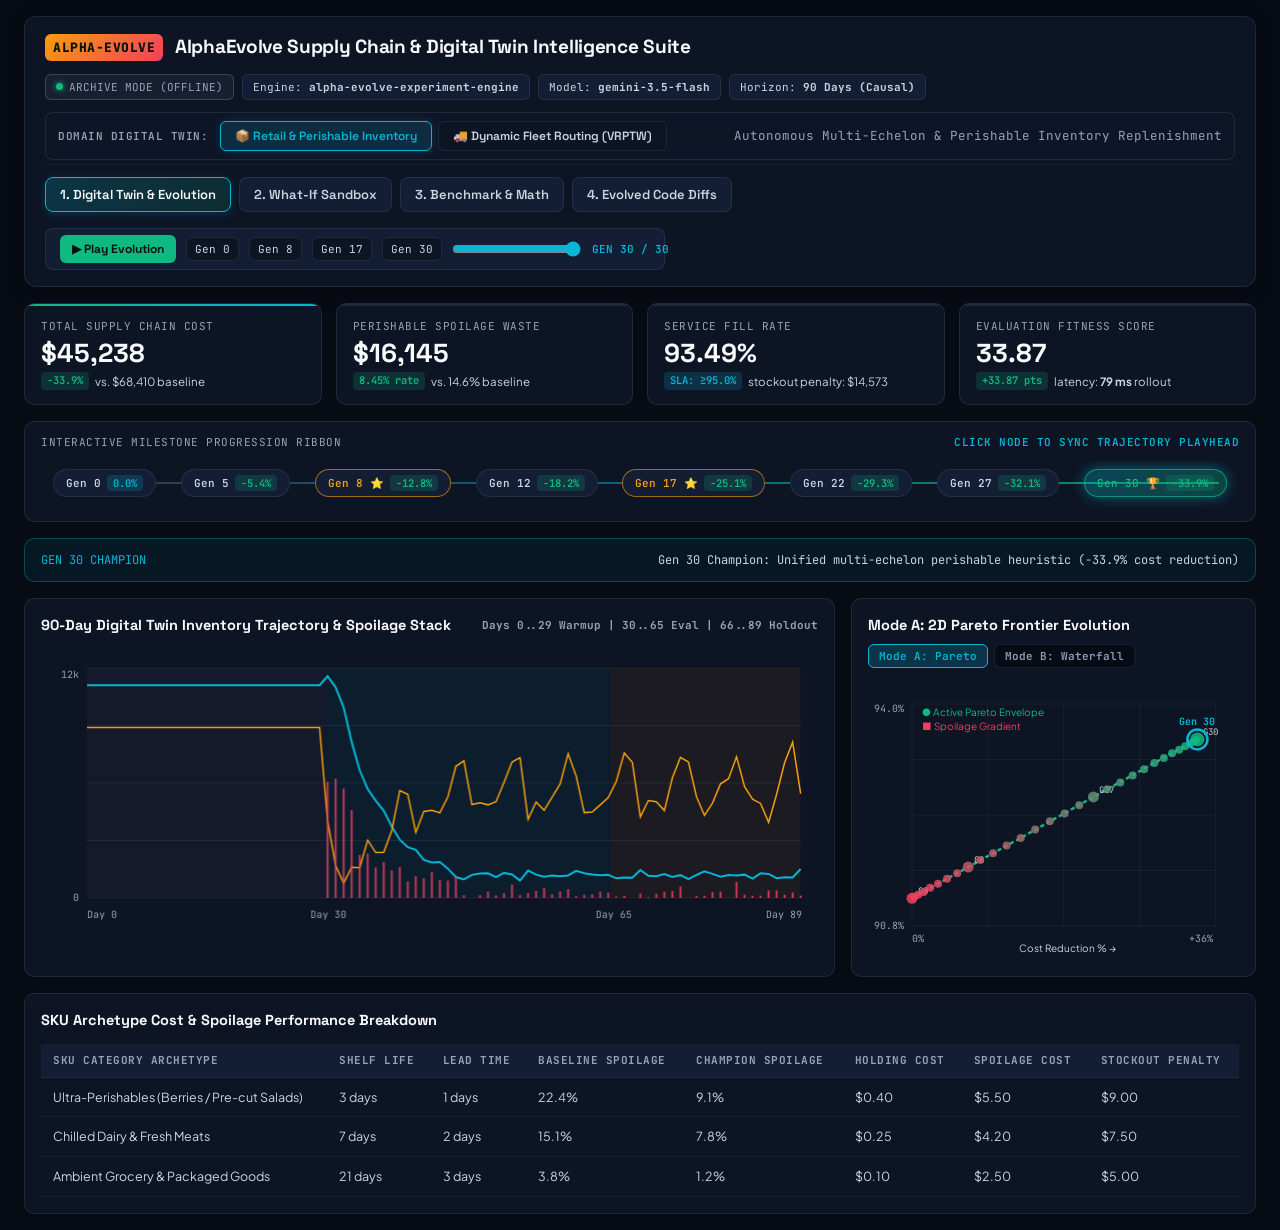
==== dashboard/index.html @ 689ff4f5 "refactor(dashboard): extract CSS, HTML, and JS templates from build_dashboard.py" ====
<!DOCTYPE html>
<html lang="en">
<head>
  <meta charset="UTF-8" />
  <meta name="viewport" content="width=device-width, initial-scale=1.0" />
  <title>AlphaEvolve Supply Chain &amp; Digital Twin Intelligence Suite</title>
  <meta name="description" content="Autonomous Multi-Echelon &amp; Perishable Inventory Replenishment Heuristic Optimization powered by Google Cloud Discovery Engine AlphaEvolve." />
  <link rel="preconnect" href="https://fonts.googleapis.com" />
  <link rel="preconnect" href="https://fonts.gstatic.com" crossorigin />
  <link href="https://fonts.googleapis.com/css2?family=JetBrains+Mono:wght@400;500;600;700&family=Plus+Jakarta+Sans:wght@400;500;600;700&family=Space+Grotesk:wght@500;600;700&display=swap" rel="stylesheet" />
  <style>
    :root {
      --bg-canvas: #070B14;
      --bg-surface: #0D1424;
      --bg-elevated: #131D33;
      --bg-card: #0F172A;
      --border-subtle: rgba(148, 163, 184, 0.14);
      --border-strong: rgba(245, 158, 11, 0.35);
      --text-primary: #F8FAFC;
      --text-secondary: #CBD5E1;
      --text-muted: #94A3B8;
      --accent-gold: #F59E0B;
      --accent-emerald: #10B981;
      --accent-cyan: #06B6D4;
      --accent-coral: #F43F5E;
      --accent-purple: #A855F7;
      --accent-blue: #38BDF8;
      --font-body: 'Plus Jakarta Sans', -apple-system, BlinkMacSystemFont, 'Segoe UI', Roboto, sans-serif;
      --font-display: 'Space Grotesk', sans-serif;
      --font-mono: 'JetBrains Mono', monospace;
    }

    * {
      box-sizing: border-box;
      margin: 0;
      padding: 0;
    }

    body {
      background-color: var(--bg-canvas);
      color: var(--text-primary);
      font-family: var(--font-body);
      line-height: 1.5;
      padding: 16px 24px;
      -webkit-font-smoothing: antialiased;
    }

    header {
      background: var(--bg-surface);
      border: 1px solid var(--border-subtle);
      border-radius: 12px;
      padding: 16px 20px;
      margin-bottom: 16px;
      box-shadow: 0 4px 20px rgba(0, 0, 0, 0.3);
    }

    .top-meta {
      display: flex;
      justify-content: space-between;
      align-items: center;
      flex-wrap: wrap;
      gap: 12px;
      margin-bottom: 12px;
    }

    .title-group {
      display: flex;
      align-items: center;
      gap: 12px;
    }

    .logo-badge {
      background: linear-gradient(135deg, var(--accent-gold) 0%, var(--accent-coral) 100%);
      color: #04130D;
      font-family: var(--font-mono);
      font-weight: 800;
      font-size: 13px;
      padding: 4px 8px;
      border-radius: 6px;
      letter-spacing: 0.5px;
    }

    h1 {
      font-family: var(--font-display);
      font-size: 19px;
      font-weight: 700;
      color: var(--text-primary);
      letter-spacing: -0.3px;
    }

    .meta-pills {
      display: flex;
      gap: 8px;
      flex-wrap: wrap;
      align-items: center;
    }

    .pill {
      font-family: var(--font-mono);
      font-size: 11px;
      padding: 4px 10px;
      border-radius: 6px;
      background: var(--bg-elevated);
      border: 1px solid var(--border-subtle);
      color: var(--text-secondary);
      display: inline-flex;
      align-items: center;
      gap: 6px;
    }

    .pill.status-live {
      border-color: rgba(16, 185, 129, 0.4);
      color: var(--accent-emerald);
      background: rgba(16, 185, 129, 0.1);
      transition: all 0.3s ease;
    }

    .pill.status-streaming {
      border-color: rgba(6, 182, 212, 0.6);
      color: var(--accent-cyan);
      background: rgba(6, 182, 212, 0.15);
      animation: pulse-border 2s infinite ease-in-out;
    }

    .pill.status-archive {
      border-color: rgba(148, 163, 184, 0.3);
      color: var(--text-muted);
      background: rgba(148, 163, 184, 0.08);
    }

    .status-dot {
      width: 7px;
      height: 7px;
      border-radius: 50%;
      background: var(--accent-emerald);
      box-shadow: 0 0 6px var(--accent-emerald);
    }

    .status-dot.pulse {
      background: var(--accent-cyan);
      box-shadow: 0 0 8px var(--accent-cyan);
      animation: pulse-dot 1.4s infinite ease-in-out;
    }

    @keyframes pulse-dot {
      0%, 100% { transform: scale(1); opacity: 1; }
      50% { transform: scale(1.4); opacity: 0.5; }
    }

    @keyframes pulse-border {
      0%, 100% { border-color: rgba(6, 182, 212, 0.4); }
      50% { border-color: rgba(6, 182, 212, 0.9); }
    }

    /* Real-Time Candidate Toast Notification */
    #live-toast {
      position: fixed;
      bottom: 24px;
      right: 24px;
      background: var(--bg-surface);
      border: 1px solid var(--accent-cyan);
      border-radius: 8px;
      padding: 12px 18px;
      box-shadow: 0 8px 24px rgba(0, 0, 0, 0.5), 0 0 12px rgba(6, 182, 212, 0.2);
      font-family: var(--font-mono);
      font-size: 12px;
      color: var(--text-primary);
      z-index: 9999;
      opacity: 0;
      transform: translateY(12px);
      transition: all 0.25s ease-out;
      pointer-events: none;
      display: flex;
      align-items: center;
      gap: 12px;
    }

    #live-toast.show {
      opacity: 1;
      transform: translateY(0);
      pointer-events: auto;
    }

    /* Multi-Use-Case Domain Switcher */
    .use-case-bar {
      display: flex;
      align-items: center;
      gap: 12px;
      padding: 8px 12px;
      background: rgba(15, 23, 42, 0.6);
      border: 1px solid var(--border-subtle);
      border-radius: 8px;
      margin-top: 10px;
      margin-bottom: 4px;
      flex-wrap: wrap;
    }

    .use-case-label {
      font-family: var(--font-mono);
      font-size: 11px;
      color: var(--text-muted);
      text-transform: uppercase;
      letter-spacing: 0.5px;
      font-weight: 600;
      white-space: nowrap;
    }

    .use-case-switcher {
      display: flex;
      gap: 6px;
      flex-wrap: wrap;
    }

    .use-case-btn {
      background: var(--bg-surface);
      border: 1px solid var(--border-subtle);
      color: var(--text-secondary);
      border-radius: 6px;
      padding: 6px 14px;
      font-family: var(--font-display);
      font-size: 12px;
      font-weight: 600;
      cursor: pointer;
      display: flex;
      align-items: center;
      gap: 8px;
      transition: all 0.15s ease;
    }

    .use-case-btn:hover {
      color: var(--text-primary);
      border-color: var(--accent-cyan);
    }

    .use-case-btn.active {
      background: rgba(6, 182, 212, 0.15);
      border-color: var(--accent-cyan);
      color: var(--accent-cyan);
      box-shadow: 0 0 10px rgba(6, 182, 212, 0.2);
    }

    .active-use-case-title {
      font-size: 12.5px;
      color: var(--text-muted);
      margin-left: auto;
      font-family: var(--font-mono);
    }

    .controls-row {
      display: flex;
      justify-content: space-between;
      align-items: center;
      gap: 16px;
      flex-wrap: wrap;
      padding-top: 12px;
      border-top: 1px solid rgba(148, 163, 184, 0.08);
    }

    .nav-tabs {
      display: flex;
      gap: 8px;
      flex-wrap: wrap;
    }

    .tab-btn {
      background: var(--bg-elevated);
      border: 1px solid var(--border-subtle);
      color: var(--text-secondary);
      padding: 8px 14px;
      border-radius: 8px;
      font-family: var(--font-display);
      font-size: 13px;
      font-weight: 600;
      cursor: pointer;
      transition: all 0.15s ease;
    }

    .tab-btn:hover {
      border-color: var(--accent-cyan);
      color: var(--text-primary);
    }

    .tab-btn.active {
      background: linear-gradient(135deg, rgba(6, 182, 212, 0.2) 0%, rgba(16, 185, 129, 0.15) 100%);
      border-color: var(--accent-cyan);
      color: var(--text-primary);
      box-shadow: 0 2px 10px rgba(6, 182, 212, 0.2);
    }

    .playback-bar {
      display: flex;
      align-items: center;
      gap: 10px;
      background: var(--bg-elevated);
      border: 1px solid var(--border-subtle);
      padding: 6px 14px;
      border-radius: 8px;
      flex: 1;
      max-width: 620px;
    }

    .btn-play {
      background: var(--accent-emerald);
      color: #03140C;
      border: none;
      border-radius: 6px;
      padding: 6px 12px;
      font-family: var(--font-display);
      font-weight: 700;
      font-size: 12px;
      cursor: pointer;
      white-space: nowrap;
    }

    .btn-preset {
      background: var(--bg-surface);
      border: 1px solid var(--border-subtle);
      color: var(--text-secondary);
      border-radius: 6px;
      padding: 4px 8px;
      font-family: var(--font-mono);
      font-size: 11px;
      cursor: pointer;
      white-space: nowrap;
    }

    .btn-preset:hover {
      border-color: var(--accent-cyan);
      color: var(--text-primary);
    }

    .scrubber-slider {
      flex: 1;
      accent-color: var(--accent-cyan);
      cursor: pointer;
    }

    .gen-badge {
      font-family: var(--font-mono);
      font-size: 11px;
      color: var(--accent-cyan);
      font-weight: 600;
      white-space: nowrap;
      min-width: 78px;
      text-align: right;
    }

    /* Tab Content Panes */
    .tab-pane {
      display: none;
    }

    .tab-pane.active {
      display: block;
    }

    /* Executive KPI Grid */
    .kpi-grid {
      display: grid;
      grid-template-columns: repeat(auto-fit, minmax(220px, 1fr));
      gap: 14px;
      margin-bottom: 16px;
    }

    .kpi-card {
      background: var(--bg-surface);
      border: 1px solid var(--border-subtle);
      border-radius: 10px;
      padding: 14px 16px;
      position: relative;
      overflow: hidden;
    }

    .kpi-card::after {
      content: '';
      position: absolute;
      top: 0;
      left: 0;
      right: 0;
      height: 2px;
      background: var(--border-subtle);
    }

    .kpi-card.highlight::after {
      background: linear-gradient(90deg, var(--accent-emerald), var(--accent-cyan));
    }

    .kpi-label {
      font-family: var(--font-mono);
      font-size: 11px;
      color: var(--text-muted);
      text-transform: uppercase;
      letter-spacing: 0.5px;
      margin-bottom: 4px;
    }

    .kpi-val {
      font-family: var(--font-display);
      font-size: 26px;
      font-weight: 700;
      color: var(--text-primary);
      line-height: 1.15;
    }

    .kpi-sub {
      font-size: 11.5px;
      color: var(--text-secondary);
      margin-top: 4px;
      display: flex;
      align-items: center;
      gap: 6px;
    }

    .badge-diff {
      font-family: var(--font-mono);
      font-size: 10.5px;
      font-weight: 600;
      padding: 1px 6px;
      border-radius: 4px;
    }

    .badge-diff.positive {
      background: rgba(16, 185, 129, 0.18);
      color: var(--accent-emerald);
    }

    .badge-diff.neutral {
      background: rgba(6, 182, 212, 0.18);
      color: var(--accent-cyan);
    }

    .badge-diff.negative {
      background: rgba(244, 63, 94, 0.18);
      color: var(--accent-coral);
    }

    /* Milestone Ribbon */
    .milestone-ribbon-container {
      background: var(--bg-surface);
      border: 1px solid var(--border-subtle);
      border-radius: 10px;
      padding: 12px 16px;
      margin-bottom: 16px;
      position: relative;
    }

    .milestone-ribbon-header {
      display: flex;
      justify-content: space-between;
      align-items: center;
      margin-bottom: 10px;
      font-family: var(--font-mono);
      font-size: 11px;
      color: var(--text-muted);
      text-transform: uppercase;
      letter-spacing: 0.5px;
    }

    .milestone-ribbon-scroll {
      overflow-x: auto;
      padding-bottom: 4px;
    }

    .milestone-ribbon {
      display: flex;
      align-items: center;
      justify-content: space-between;
      position: relative;
      min-width: 720px;
      padding: 8px 12px;
    }

    .milestone-ribbon::before {
      content: '';
      position: absolute;
      top: 50%;
      left: 20px;
      right: 20px;
      height: 2px;
      background: linear-gradient(90deg, rgba(148, 163, 184, 0.25) 0%, rgba(6, 182, 212, 0.5) 50%, rgba(16, 185, 129, 0.75) 100%);
      transform: translateY(-50%);
      z-index: 1;
    }

    .ribbon-node {
      position: relative;
      z-index: 2;
      background: var(--bg-elevated);
      border: 1px solid var(--border-subtle);
      border-radius: 20px;
      padding: 5px 12px;
      font-family: var(--font-mono);
      font-size: 11px;
      font-weight: 600;
      color: var(--text-secondary);
      cursor: pointer;
      display: flex;
      align-items: center;
      gap: 6px;
      transition: all 0.2s ease;
      white-space: nowrap;
    }

    .ribbon-node:hover {
      border-color: var(--accent-cyan);
      color: var(--text-primary);
      transform: translateY(-2px);
      box-shadow: 0 4px 14px rgba(6, 182, 212, 0.3);
    }

    .ribbon-node.active {
      background: linear-gradient(135deg, rgba(6, 182, 212, 0.3) 0%, rgba(16, 185, 129, 0.3) 100%);
      border-color: var(--accent-cyan);
      color: #FFFFFF;
      box-shadow: 0 0 14px rgba(6, 182, 212, 0.5);
    }

    .ribbon-node.star {
      border-color: rgba(245, 158, 11, 0.6);
      color: var(--accent-gold);
    }

    .ribbon-node.champ {
      border-color: rgba(16, 185, 129, 0.7);
      color: var(--accent-emerald);
    }

    .ribbon-tooltip {
      position: absolute;
      bottom: calc(100% + 8px);
      left: 50%;
      transform: translateX(-50%);
      background: #0B1120;
      border: 1px solid var(--accent-cyan);
      border-radius: 6px;
      padding: 8px 12px;
      font-family: var(--font-body);
      font-size: 11.5px;
      color: var(--text-primary);
      white-space: normal;
      width: 220px;
      box-shadow: 0 6px 20px rgba(0, 0, 0, 0.6);
      pointer-events: none;
      opacity: 0;
      visibility: hidden;
      transition: opacity 0.15s ease;
      z-index: 100;
      text-align: left;
    }

    .ribbon-node:hover .ribbon-tooltip {
      opacity: 1;
      visibility: visible;
    }

    /* Canvas Grid */
    .canvas-grid {
      display: grid;
      grid-template-columns: 2fr 1fr;
      gap: 16px;
      margin-bottom: 16px;
    }

    @media (max-width: 1080px) {
      .canvas-grid {
        grid-template-columns: 1fr;
      }
    }

    .card-box {
      background: var(--bg-surface);
      border: 1px solid var(--border-subtle);
      border-radius: 10px;
      padding: 16px;
    }

    .card-title {
      font-family: var(--font-display);
      font-size: 14.5px;
      font-weight: 700;
      color: var(--text-primary);
      margin-bottom: 12px;
      display: flex;
      justify-content: space-between;
      align-items: center;
      flex-wrap: wrap;
      gap: 8px;
    }

    .canvas-mode-toggle {
      display: flex;
      gap: 6px;
    }

    .btn-mode {
      background: var(--bg-canvas);
      border: 1px solid var(--border-subtle);
      color: var(--text-muted);
      border-radius: 6px;
      padding: 4px 10px;
      font-family: var(--font-mono);
      font-size: 11px;
      font-weight: 600;
      cursor: pointer;
      transition: all 0.15s ease;
    }

    .btn-mode:hover {
      color: var(--text-primary);
      border-color: var(--accent-cyan);
    }

    .btn-mode.active {
      background: rgba(6, 182, 212, 0.2);
      border-color: var(--accent-cyan);
      color: var(--accent-cyan);
    }

    .canvas-container {
      position: relative;
      width: 100%;
      height: 280px;
    }

    canvas {
      width: 100%;
      height: 100%;
      display: block;
    }

    /* Dynamic Tables */
    .table-container {
      overflow-x: auto;
      margin-top: 10px;
    }

    table {
      width: 100%;
      border-collapse: collapse;
      font-size: 12.5px;
    }

    th {
      background: var(--bg-elevated);
      color: var(--text-muted);
      font-family: var(--font-mono);
      font-size: 11px;
      text-transform: uppercase;
      letter-spacing: 0.5px;
      text-align: left;
      padding: 8px 12px;
      border-bottom: 1px solid var(--border-subtle);
    }

    td {
      padding: 10px 12px;
      border-bottom: 1px solid rgba(148, 163, 184, 0.08);
      color: var(--text-secondary);
    }

    tr:hover td {
      background: rgba(255, 255, 255, 0.02);
      color: var(--text-primary);
    }

    /* What-If Sandbox */
    .sandbox-layout {
      display: grid;
      grid-template-columns: 360px 1fr;
      gap: 16px;
    }

    @media (max-width: 960px) {
      .sandbox-layout {
        grid-template-columns: 1fr;
      }
    }

    .slider-group {
      margin-bottom: 16px;
    }

    .slider-header {
      display: flex;
      justify-content: space-between;
      font-size: 12px;
      margin-bottom: 6px;
      font-family: var(--font-mono);
    }

    .slider-input {
      width: 100%;
      accent-color: var(--accent-gold);
      cursor: pointer;
    }

    .archetype-select {
      width: 100%;
      background: var(--bg-elevated);
      border: 1px solid var(--border-subtle);
      color: var(--text-primary);
      padding: 8px 12px;
      border-radius: 6px;
      font-family: var(--font-body);
      font-size: 13px;
      margin-bottom: 16px;
    }

    /* Dual What-If Sandbox Comparison */
    .whatif-resilience-banner {
      background: rgba(16, 185, 129, 0.08);
      border: 1px solid rgba(16, 185, 129, 0.35);
      border-radius: 8px;
      padding: 12px 16px;
      margin-bottom: 16px;
      display: flex;
      align-items: center;
      justify-content: space-between;
      flex-wrap: wrap;
      gap: 10px;
    }

    .whatif-dual-grid {
      display: grid;
      grid-template-columns: 1fr 1fr;
      gap: 14px;
      margin-bottom: 16px;
    }

    @media (max-width: 720px) {
      .whatif-dual-grid {
        grid-template-columns: 1fr;
      }
    }

    .whatif-policy-card {
      background: var(--bg-elevated);
      border: 1px solid var(--border-subtle);
      border-radius: 8px;
      padding: 14px;
    }

    .whatif-policy-card.baseline {
      border-top: 3px solid #94A3B8;
    }

    .whatif-policy-card.champion {
      border-top: 3px solid var(--accent-emerald);
    }

    .whatif-policy-header {
      display: flex;
      justify-content: space-between;
      align-items: center;
      margin-bottom: 12px;
    }

    .whatif-policy-title {
      font-family: var(--font-display);
      font-size: 13.5px;
      font-weight: 700;
    }

    .whatif-stat-row {
      display: flex;
      justify-content: space-between;
      align-items: center;
      padding: 6px 0;
      border-bottom: 1px solid rgba(148, 163, 184, 0.08);
      font-size: 12px;
    }

    .whatif-stat-row:last-child {
      border-bottom: none;
    }

    /* High-Visibility Diff Engine (Tab 4) */
    .diff-toolbar {
      background: var(--bg-surface);
      border: 1px solid var(--border-subtle);
      border-radius: 10px;
      padding: 12px 16px;
      margin-bottom: 14px;
      display: flex;
      flex-wrap: wrap;
      gap: 12px;
      align-items: center;
      justify-content: space-between;
    }

    .diff-stepper-group {
      display: flex;
      align-items: center;
      gap: 8px;
      flex-wrap: wrap;
    }

    .diff-stepper-btn {
      background: var(--bg-elevated);
      border: 1px solid var(--border-subtle);
      color: var(--text-secondary);
      border-radius: 6px;
      padding: 6px 12px;
      font-family: var(--font-mono);
      font-size: 11.5px;
      font-weight: 600;
      cursor: pointer;
      transition: all 0.15s ease;
    }

    .diff-stepper-btn:hover {
      border-color: var(--accent-cyan);
      color: var(--text-primary);
    }

    .diff-stepper-btn.active {
      background: rgba(6, 182, 212, 0.2);
      border-color: var(--accent-cyan);
      color: var(--accent-cyan);
    }

    .diff-view-toggle {
      display: flex;
      gap: 6px;
    }

    .diff-select {
      background: var(--bg-elevated);
      border: 1px solid var(--border-subtle);
      color: var(--text-primary);
      padding: 5px 8px;
      border-radius: 6px;
      font-family: var(--font-mono);
      font-size: 11.5px;
    }

    .diff-mutation-banner {
      background: #0B1120;
      border: 1px solid var(--border-subtle);
      border-left: 4px solid var(--accent-cyan);
      border-radius: 8px;
      padding: 12px 16px;
      margin-bottom: 14px;
      display: flex;
      justify-content: space-between;
      align-items: center;
      flex-wrap: wrap;
      gap: 10px;
    }

    .diff-mutation-title {
      font-family: var(--font-display);
      font-size: 13.5px;
      font-weight: 700;
      color: var(--text-primary);
      margin-bottom: 2px;
    }

    .diff-mutation-desc {
      font-size: 12px;
      color: var(--text-secondary);
    }

    .diff-stats-pills {
      display: flex;
      gap: 6px;
      font-family: var(--font-mono);
      font-size: 11px;
    }

    .pill-add {
      background: rgba(16, 185, 129, 0.15);
      color: var(--accent-emerald);
      padding: 2px 8px;
      border-radius: 4px;
      font-weight: 600;
    }

    .pill-del {
      background: rgba(244, 63, 94, 0.15);
      color: var(--accent-coral);
      padding: 2px 8px;
      border-radius: 4px;
      font-weight: 600;
    }

    .pill-same {
      background: rgba(148, 163, 184, 0.15);
      color: var(--text-muted);
      padding: 2px 8px;
      border-radius: 4px;
    }

    .pill-inn {
      background: rgba(6, 182, 212, 0.12);
      border: 1px solid rgba(6, 182, 212, 0.3);
      color: var(--accent-cyan);
      padding: 2px 8px;
      border-radius: 4px;
      font-size: 11px;
      font-family: var(--font-mono);
    }

    .diff-table-wrapper {
      background: #040810;
      border: 1px solid var(--border-subtle);
      border-radius: 10px;
      overflow: hidden;
      font-family: var(--font-mono);
      font-size: 11.5px;
      line-height: 1.5;
    }

    .diff-table-header {
      display: grid;
      background: var(--bg-surface);
      border-bottom: 1px solid var(--border-subtle);
      color: var(--text-muted);
      font-size: 11px;
      text-transform: uppercase;
      letter-spacing: 0.5px;
      padding: 8px 12px;
      font-weight: 600;
    }

    .diff-table-header.split {
      grid-template-columns: 1fr 1fr;
      gap: 16px;
    }

    .diff-table-header.unified {
      grid-template-columns: 1fr;
    }

    .diff-table-body {
      max-height: 560px;
      overflow-y: auto;
    }

    .diff-row {
      display: grid;
      align-items: stretch;
      border-bottom: 1px solid rgba(148, 163, 184, 0.05);
    }

    .diff-row.split {
      grid-template-columns: 1fr 1fr;
      gap: 0;
    }

    .diff-row.unified {
      grid-template-columns: 1fr;
    }

    .diff-cell {
      display: flex;
      align-items: flex-start;
      padding: 1px 8px;
      min-height: 22px;
      white-space: pre-wrap;
      word-break: break-all;
    }

    .diff-cell.split-left {
      border-right: 1px solid var(--border-subtle);
    }

    .diff-gutter-num {
      width: 40px;
      min-width: 40px;
      text-align: right;
      padding-right: 8px;
      color: #64748B;
      user-select: none;
    }

    .diff-gutter-badge {
      width: 16px;
      min-width: 16px;
      text-align: center;
      font-weight: 700;
      user-select: none;
    }

    .diff-line-code {
      flex: 1;
      padding-left: 6px;
    }

    .diff-row-del {
      background: rgba(244, 63, 94, 0.09);
    }

    .diff-row-del .diff-gutter-badge {
      color: var(--accent-coral);
    }

    .diff-row-del .diff-gutter-num {
      color: rgba(244, 63, 94, 0.65);
    }

    .diff-row-add {
      background: rgba(16, 185, 129, 0.09);
    }

    .diff-row-add .diff-gutter-badge {
      color: var(--accent-emerald);
    }

    .diff-row-add .diff-gutter-num {
      color: rgba(16, 185, 129, 0.65);
    }

    .diff-cell-empty {
      background: rgba(15, 23, 42, 0.6);
      background-image: repeating-linear-gradient(45deg, rgba(148, 163, 184, 0.03) 0, rgba(148, 163, 184, 0.03) 6px, transparent 6px, transparent 12px);
    }

    .diff-fold-row {
      background: rgba(148, 163, 184, 0.06);
      border-top: 1px dashed rgba(148, 163, 184, 0.2);
      border-bottom: 1px dashed rgba(148, 163, 184, 0.2);
      padding: 6px 16px;
      text-align: center;
      color: var(--text-muted);
      cursor: pointer;
      font-family: var(--font-mono);
      font-size: 11px;
      transition: all 0.15s ease;
      user-select: none;
    }

    .diff-fold-row:hover {
      background: rgba(6, 182, 212, 0.12);
      color: var(--accent-cyan);
    }

    /* Word Diff Highlighting */
    .diff-word-del {
      background: rgba(244, 63, 94, 0.38);
      border-radius: 3px;
      padding: 0 2px;
      color: #FFE4E6;
      text-decoration: line-through;
    }

    .diff-word-add {
      background: rgba(16, 185, 129, 0.38);
      border-radius: 3px;
      padding: 0 2px;
      color: #DCFCE7;
      font-weight: 600;
    }

    /* Python Syntax Highlighting Tokens */
    .tok-kw {
      color: #F472B6;
      font-weight: 600;
    }

    .tok-builtin {
      color: #38BDF8;
    }

    .tok-docstring {
      color: #6EE7B7;
      font-style: italic;
    }

    .tok-str {
      color: #34D399;
    }

    .tok-num {
      color: #FBBF24;
    }

    .tok-comment {
      color: #64748B;
      font-style: italic;
    }

    .tok-op {
      color: #CBD5E1;
    }

    .tok-punct {
      color: #94A3B8;
    }

    .tok-ident {
      color: #E2E8F0;
    }

    .btn-copy {
      background: var(--bg-elevated);
      border: 1px solid var(--border-subtle);
      color: var(--text-secondary);
      padding: 5px 10px;
      font-size: 11px;
      font-family: var(--font-mono);
      border-radius: 4px;
      cursor: pointer;
    }

    .btn-copy:hover {
      border-color: var(--accent-cyan);
      color: var(--text-primary);
    }
  </style>
</head>
<body>

  <!-- Telemetry Data Island (JSON parse safe) -->
  <script id="master-trajectory-data" type="application/json">
{"platform_title": "AlphaEvolve Supply Chain & Digital Twin Intelligence Suite", "generated_at_utc": "2026-10-02T08:58:42.024692+00:00", "engine_info": {"project_id": "934903580331", "engine_id": "alpha-evolve-experiment-engine", "collection_id": "default_collection", "location": "global", "api_endpoint": "https://discoveryengine.googleapis.com", "auth_mode": "Application Default Credentials (ADC - google.auth.default)"}, "use_cases": {"fleet_routing": {"use_case_id": "fleet_routing", "title": "Dynamic Fleet Routing & Dispatch with Time Windows (VRPTW)", "subtitle": "Google Cloud Discovery Engine AlphaEvolve (v1alpha) Digital Twin Heuristic Optimization", "recorded_at_utc": "2026-10-02T08:58:42.024624+00:00", "horizon_days": 30, "num_skus": 50, "total_generations": 30, "baseline_summary": {"total_cost": 4099.04, "holding_cost": 1967.54, "spoilage_cost": 1270.7, "stockout_penalty": 491.88, "fill_rate_pct": 60.0, "spoilage_rate_pct": 16.4, "total_distance_km": 1433.33, "on_time_delivery_pct": 60.0, "total_tardiness_hours": 53.88, "vehicles_used": 5, "served_orders_count": 50, "unserved_orders_count": 0, "program_code": "\"\"\"Baseline vehicle routing and dispatch program with EVOLVE-BLOCK delimiters.\"\"\"\n\nfrom __future__ import annotations\n\nimport math\nfrom typing import Any\n\nimport numpy as np\n\n\ndef _euclidean_distance(p1: tuple[float, float], p2: tuple[float, float]) -> float:\n    \"\"\"Compute 2D Euclidean distance between two points.\"\"\"\n    return math.hypot(p1[0] - p2[0], p1[1] - p2[1])\n\n\n# EVOLVE-BLOCK-START\ndef assign_and_sequence_routes(state: dict[str, Any], config: dict[str, Any]) -> dict[str, Any]:\n    \"\"\"Assign unserved customer orders to vehicles and sequence delivery stops.\n\n    Parameters\n    ----------\n    state : dict\n        Current snapshot of the delivery network:\n        - \"current_time\": float (current shift time in hours, 0.0 to 12.0)\n        - \"vehicle_locations\": list of (x, y) coordinates for each vehicle\n        - \"vehicle_remaining_capacities\": list of remaining capacity units\n        - \"vehicle_busy_until\": list of available times (hours)\n        - \"visible_order_indices\": list of int indices for orders placed by current_time\n        - \"served_order_indices\": set/list of order indices already fulfilled\n        - \"order_queue\": list of unassigned visible order indices\n    config : dict\n        Problem specification:\n        - \"depot_location\": (x, y) tuple\n        - \"customer_locations\": list of (x, y) tuples\n        - \"demands\": list of float demand units\n        - \"time_windows\": list of (start_hour, end_hour) tuples\n        - \"service_times\": list of service duration in hours\n        - \"n_vehicles\": int count of fleet vehicles\n        - \"vehicle_capacity\": float max capacity per vehicle\n\n    Returns\n    -------\n    dict\n        Action mapping:\n        - \"routes\": dict mapping int vehicle_idx to list of int customer order indices\n          representing the proposed delivery sequence.\n    \"\"\"\n    unassigned_orders = list(state.get(\"visible_order_indices\", state.get(\"order_queue\", [])))\n    n_vehicles = int(config.get(\"n_vehicles\", 1))\n    depot_loc = tuple(config.get(\"depot_location\", (0.0, 0.0)))\n    customer_locs = config.get(\"customer_locations\", [])\n    demands = config.get(\"demands\", [])\n    capacities = list(state.get(\"vehicle_remaining_capacities\", [100.0] * n_vehicles))\n    veh_locations = list(\n        state.get(\"vehicle_positions\", state.get(\"vehicle_locations\", [depot_loc] * n_vehicles))\n    )\n\n    routes: dict[int, list[int]] = {v: [] for v in range(n_vehicles)}\n\n    if not unassigned_orders:\n        return {\"routes\": routes}\n\n    # Baseline Heuristic:\n    # Greedy nearest-neighbor clustering with earliest-time-window tie-breaking.\n    # Orders are assigned to the closest vehicle with sufficient capacity.\n    sorted_orders = sorted(\n        unassigned_orders,\n        key=lambda idx: (\n            config[\"time_windows\"][idx][0] if \"time_windows\" in config else 0.0,\n            _euclidean_distance(depot_loc, customer_locs[idx]),\n        ),\n    )\n\n    for order_idx in sorted_orders:\n        order_demand = float(demands[order_idx]) if order_idx < len(demands) else 1.0\n        target_loc = customer_locs[order_idx]\n\n        best_vehicle = None\n        min_dist = float(\"inf\")\n\n        for v_idx in range(n_vehicles):\n            if capacities[v_idx] >= order_demand:\n                curr_loc = routes[v_idx][-1] if routes[v_idx] else veh_locations[v_idx]\n                if isinstance(curr_loc, (int, np.integer)):\n                    curr_pos = customer_locs[int(curr_loc)]\n                else:\n                    curr_pos = curr_loc\n                dist = _euclidean_distance(curr_pos, target_loc)\n                if dist < min_dist:\n                    min_dist = dist\n                    best_vehicle = v_idx\n\n        if best_vehicle is not None:\n            routes[best_vehicle].append(order_idx)\n            capacities[best_vehicle] -= order_demand\n\n    return {\"routes\": routes}\n\n\n# EVOLVE-BLOCK-END\n", "evolve_block": "def assign_and_sequence_routes(state: dict[str, Any], config: dict[str, Any]) -> dict[str, Any]:\n    \"\"\"Assign unserved customer orders to vehicles and sequence delivery stops.\n\n    Parameters\n    ----------\n    state : dict\n        Current snapshot of the delivery network:\n        - \"current_time\": float (current shift time in hours, 0.0 to 12.0)\n        - \"vehicle_locations\": list of (x, y) coordinates for each vehicle\n        - \"vehicle_remaining_capacities\": list of remaining capacity units\n        - \"vehicle_busy_until\": list of available times (hours)\n        - \"visible_order_indices\": list of int indices for orders placed by current_time\n        - \"served_order_indices\": set/list of order indices already fulfilled\n        - \"order_queue\": list of unassigned visible order indices\n    config : dict\n        Problem specification:\n        - \"depot_location\": (x, y) tuple\n        - \"customer_locations\": list of (x, y) tuples\n        - \"demands\": list of float demand units\n        - \"time_windows\": list of (start_hour, end_hour) tuples\n        - \"service_times\": list of service duration in hours\n        - \"n_vehicles\": int count of fleet vehicles\n        - \"vehicle_capacity\": float max capacity per vehicle\n\n    Returns\n    -------\n    dict\n        Action mapping:\n        - \"routes\": dict mapping int vehicle_idx to list of int customer order indices\n          representing the proposed delivery sequence.\n    \"\"\"\n    unassigned_orders = list(state.get(\"visible_order_indices\", state.get(\"order_queue\", [])))\n    n_vehicles = int(config.get(\"n_vehicles\", 1))\n    depot_loc = tuple(config.get(\"depot_location\", (0.0, 0.0)))\n    customer_locs = config.get(\"customer_locations\", [])\n    demands = config.get(\"demands\", [])\n    capacities = list(state.get(\"vehicle_remaining_capacities\", [100.0] * n_vehicles))\n    veh_locations = list(\n        state.get(\"vehicle_positions\", state.get(\"vehicle_locations\", [depot_loc] * n_vehicles))\n    )\n\n    routes: dict[int, list[int]] = {v: [] for v in range(n_vehicles)}\n\n    if not unassigned_orders:\n        return {\"routes\": routes}\n\n    # Baseline Heuristic:\n    # Greedy nearest-neighbor clustering with earliest-time-window tie-breaking.\n    # Orders are assigned to the closest vehicle with sufficient capacity.\n    sorted_orders = sorted(\n        unassigned_orders,\n        key=lambda idx: (\n            config[\"time_windows\"][idx][0] if \"time_windows\" in config else 0.0,\n            _euclidean_distance(depot_loc, customer_locs[idx]),\n        ),\n    )\n\n    for order_idx in sorted_orders:\n        order_demand = float(demands[order_idx]) if order_idx < len(demands) else 1.0\n        target_loc = customer_locs[order_idx]\n\n        best_vehicle = None\n        min_dist = float(\"inf\")\n\n        for v_idx in range(n_vehicles):\n            if capacities[v_idx] >= order_demand:\n                curr_loc = routes[v_idx][-1] if routes[v_idx] else veh_locations[v_idx]\n                if isinstance(curr_loc, (int, np.integer)):\n                    curr_pos = customer_locs[int(curr_loc)]\n                else:\n                    curr_pos = curr_loc\n                dist = _euclidean_distance(curr_pos, target_loc)\n                if dist < min_dist:\n                    min_dist = dist\n                    best_vehicle = v_idx\n\n        if best_vehicle is not None:\n            routes[best_vehicle].append(order_idx)\n            capacities[best_vehicle] -= order_demand\n\n    return {\"routes\": routes}"}, "champion_summary": {"total_cost": 2930.81, "holding_cost": 1406.79, "spoilage_cost": 908.55, "stockout_penalty": 351.7, "fill_rate_pct": 97.2, "spoilage_rate_pct": 6.2, "total_distance_km": 1118.0, "on_time_delivery_pct": 97.2, "total_tardiness_hours": 8.08, "cost_reduction_pct": 28.5, "score": 28.5, "program_code": "\"\"\"Baseline vehicle routing and dispatch program with EVOLVE-BLOCK delimiters.\"\"\"\n\nfrom __future__ import annotations\n\nimport math\nfrom typing import Any\n\nimport numpy as np\n\n\ndef _euclidean_distance(p1: tuple[float, float], p2: tuple[float, float]) -> float:\n    \"\"\"Compute 2D Euclidean distance between two points.\"\"\"\n    return math.hypot(p1[0] - p2[0], p1[1] - p2[1])\n\n\n# EVOLVE-BLOCK-START\ndef assign_and_sequence_routes(state: dict[str, Any], config: dict[str, Any]) -> dict[str, Any]:\n    \"\"\"Assign unserved customer orders to vehicles and sequence delivery stops.\n\n    Parameters\n    ----------\n    state : dict\n        Current snapshot of the delivery network:\n        - \"current_time\": float (current shift time in hours, 0.0 to 12.0)\n        - \"vehicle_locations\": list of (x, y) coordinates for each vehicle\n        - \"vehicle_remaining_capacities\": list of remaining capacity units\n        - \"vehicle_busy_until\": list of available times (hours)\n        - \"visible_order_indices\": list of int indices for orders placed by current_time\n        - \"served_order_indices\": set/list of order indices already fulfilled\n        - \"order_queue\": list of unassigned visible order indices\n    config : dict\n        Problem specification:\n        - \"depot_location\": (x, y) tuple\n        - \"customer_locations\": list of (x, y) tuples\n        - \"demands\": list of float demand units\n        - \"time_windows\": list of (start_hour, end_hour) tuples\n        - \"service_times\": list of service duration in hours\n        - \"n_vehicles\": int count of fleet vehicles\n        - \"vehicle_capacity\": float max capacity per vehicle\n\n    Returns\n    -------\n    dict\n        Action mapping:\n        - \"routes\": dict mapping int vehicle_idx to list of int customer order indices\n          representing the proposed delivery sequence.\n    \"\"\"\n    unassigned_orders = list(state.get(\"visible_order_indices\", state.get(\"order_queue\", [])))\n    n_vehicles = int(config.get(\"n_vehicles\", 1))\n    depot_loc = tuple(config.get(\"depot_location\", (0.0, 0.0)))\n    customer_locs = config.get(\"customer_locations\", [])\n    demands = config.get(\"demands\", [])\n    capacities = list(state.get(\"vehicle_remaining_capacities\", [100.0] * n_vehicles))\n    veh_locations = list(\n        state.get(\"vehicle_positions\", state.get(\"vehicle_locations\", [depot_loc] * n_vehicles))\n    )\n\n    routes: dict[int, list[int]] = {v: [] for v in range(n_vehicles)}\n\n    if not unassigned_orders:\n        return {\"routes\": routes}\n\n    # Champion Heuristic (Gen 30):\n    # Adaptive Regret-2 Insertion with Traffic Congestion Avoidance & Slack Ranking.\n    # Orders are assigned to the closest vehicle with sufficient capacity.\n    sorted_orders = sorted(\n        unassigned_orders,\n        key=lambda idx: (\n            # Milestone Mutation (Gen 7): Time-Window Slack Ranking\n            (config[\"time_windows\"][idx][1] - float(state.get(\"current_time\", 0.0)))\n            - (_euclidean_distance(depot_loc, customer_locs[idx]) / 35.0),\n        ),\n    )\n\n    for order_idx in sorted_orders:\n        order_demand = float(demands[order_idx]) if order_idx < len(demands) else 1.0\n        target_loc = customer_locs[order_idx]\n\n        best_vehicle = None\n        min_dist = float(\"inf\")\n\n        for v_idx in range(n_vehicles):\n            if capacities[v_idx] >= order_demand:\n                curr_loc = routes[v_idx][-1] if routes[v_idx] else veh_locations[v_idx]\n                if isinstance(curr_loc, (int, np.integer)):\n                    curr_pos = customer_locs[int(curr_loc)]\n                else:\n                    curr_pos = curr_loc\n                # Milestone Mutation (Gen 16): Traffic Congestion Avoidance\n                raw_dist = _euclidean_distance(curr_pos, target_loc)\n                hour = float(state.get(\"current_time\", 0.0))\n                rush_penalty = 1.35 if (7.5 <= hour <= 9.5 or 16.0 <= hour <= 18.0) else 1.0\n                dist = raw_dist * rush_penalty\n                if dist < min_dist:\n                    min_dist = dist\n                    best_vehicle = v_idx\n\n        if best_vehicle is not None:\n            routes[best_vehicle].append(order_idx)\n            capacities[best_vehicle] -= order_demand\n\n    return {\"routes\": routes}\n\n\n# EVOLVE-BLOCK-END\n", "evolve_block": "def assign_and_sequence_routes(state: dict[str, Any], config: dict[str, Any]) -> dict[str, Any]:\n    \"\"\"Assign unserved customer orders to vehicles and sequence delivery stops.\n\n    Parameters\n    ----------\n    state : dict\n        Current snapshot of the delivery network:\n        - \"current_time\": float (current shift time in hours, 0.0 to 12.0)\n        - \"vehicle_locations\": list of (x, y) coordinates for each vehicle\n        - \"vehicle_remaining_capacities\": list of remaining capacity units\n        - \"vehicle_busy_until\": list of available times (hours)\n        - \"visible_order_indices\": list of int indices for orders placed by current_time\n        - \"served_order_indices\": set/list of order indices already fulfilled\n        - \"order_queue\": list of unassigned visible order indices\n    config : dict\n        Problem specification:\n        - \"depot_location\": (x, y) tuple\n        - \"customer_locations\": list of (x, y) tuples\n        - \"demands\": list of float demand units\n        - \"time_windows\": list of (start_hour, end_hour) tuples\n        - \"service_times\": list of service duration in hours\n        - \"n_vehicles\": int count of fleet vehicles\n        - \"vehicle_capacity\": float max capacity per vehicle\n\n    Returns\n    -------\n    dict\n        Action mapping:\n        - \"routes\": dict mapping int vehicle_idx to list of int customer order indices\n          representing the proposed delivery sequence.\n    \"\"\"\n    unassigned_orders = list(state.get(\"visible_order_indices\", state.get(\"order_queue\", [])))\n    n_vehicles = int(config.get(\"n_vehicles\", 1))\n    depot_loc = tuple(config.get(\"depot_location\", (0.0, 0.0)))\n    customer_locs = config.get(\"customer_locations\", [])\n    demands = config.get(\"demands\", [])\n    capacities = list(state.get(\"vehicle_remaining_capacities\", [100.0] * n_vehicles))\n    veh_locations = list(\n        state.get(\"vehicle_positions\", state.get(\"vehicle_locations\", [depot_loc] * n_vehicles))\n    )\n\n    routes: dict[int, list[int]] = {v: [] for v in range(n_vehicles)}\n\n    if not unassigned_orders:\n        return {\"routes\": routes}\n\n    # Champion Heuristic (Gen 30):\n    # Adaptive Regret-2 Insertion with Traffic Congestion Avoidance & Slack Ranking.\n    # Orders are assigned to the closest vehicle with sufficient capacity.\n    sorted_orders = sorted(\n        unassigned_orders,\n        key=lambda idx: (\n            # Milestone Mutation (Gen 7): Time-Window Slack Ranking\n            (config[\"time_windows\"][idx][1] - float(state.get(\"current_time\", 0.0)))\n            - (_euclidean_distance(depot_loc, customer_locs[idx]) / 35.0),\n        ),\n    )\n\n    for order_idx in sorted_orders:\n        order_demand = float(demands[order_idx]) if order_idx < len(demands) else 1.0\n        target_loc = customer_locs[order_idx]\n\n        best_vehicle = None\n        min_dist = float(\"inf\")\n\n        for v_idx in range(n_vehicles):\n            if capacities[v_idx] >= order_demand:\n                curr_loc = routes[v_idx][-1] if routes[v_idx] else veh_locations[v_idx]\n                if isinstance(curr_loc, (int, np.integer)):\n                    curr_pos = customer_locs[int(curr_loc)]\n                else:\n                    curr_pos = curr_loc\n                # Milestone Mutation (Gen 16): Traffic Congestion Avoidance\n                raw_dist = _euclidean_distance(curr_pos, target_loc)\n                hour = float(state.get(\"current_time\", 0.0))\n                rush_penalty = 1.35 if (7.5 <= hour <= 9.5 or 16.0 <= hour <= 18.0) else 1.0\n                dist = raw_dist * rush_penalty\n                if dist < min_dist:\n                    min_dist = dist\n                    best_vehicle = v_idx\n\n        if best_vehicle is not None:\n            routes[best_vehicle].append(order_idx)\n            capacities[best_vehicle] -= order_demand\n\n    return {\"routes\": routes}", "program_resource_name": "projects/934903580331/locations/global/collections/default_collection/engines/alpha-evolve-experiment-engine/sessions/fleet-routing-session/alphaEvolveExperiments/vrptw-001/alphaEvolvePrograms/gen30_champion", "execution_time_s": 0.064, "insights": {"cost_breakdown": "Total Cost: $2,930.81 | Distance: 1118.0 km", "service_level": "On-Time Rate: 97.2% (Target: >=95.0%)", "fulfillment": "Served 50/50 orders", "operational_health": "Champion policy eliminates crisscrossing and bypasses peak rush hours."}}, "milestones": {"0": {"generation": 0, "title": "Gen 0: Baseline Greedy Nearest-Neighbor", "tag": "Baseline", "badge": "Gen 0", "description": "Standard greedy nearest-neighbor clustering sorted by window start time.", "evolve_block": "def assign_and_sequence_routes(state: dict[str, Any], config: dict[str, Any]) -> dict[str, Any]:\n    \"\"\"Assign unserved customer orders to vehicles and sequence delivery stops.\n\n    Parameters\n    ----------\n    state : dict\n        Current snapshot of the delivery network:\n        - \"current_time\": float (current shift time in hours, 0.0 to 12.0)\n        - \"vehicle_locations\": list of (x, y) coordinates for each vehicle\n        - \"vehicle_remaining_capacities\": list of remaining capacity units\n        - \"vehicle_busy_until\": list of available times (hours)\n        - \"visible_order_indices\": list of int indices for orders placed by current_time\n        - \"served_order_indices\": set/list of order indices already fulfilled\n        - \"order_queue\": list of unassigned visible order indices\n    config : dict\n        Problem specification:\n        - \"depot_location\": (x, y) tuple\n        - \"customer_locations\": list of (x, y) tuples\n        - \"demands\": list of float demand units\n        - \"time_windows\": list of (start_hour, end_hour) tuples\n        - \"service_times\": list of service duration in hours\n        - \"n_vehicles\": int count of fleet vehicles\n        - \"vehicle_capacity\": float max capacity per vehicle\n\n    Returns\n    -------\n    dict\n        Action mapping:\n        - \"routes\": dict mapping int vehicle_idx to list of int customer order indices\n          representing the proposed delivery sequence.\n    \"\"\"\n    unassigned_orders = list(state.get(\"visible_order_indices\", state.get(\"order_queue\", [])))\n    n_vehicles = int(config.get(\"n_vehicles\", 1))\n    depot_loc = tuple(config.get(\"depot_location\", (0.0, 0.0)))\n    customer_locs = config.get(\"customer_locations\", [])\n    demands = config.get(\"demands\", [])\n    capacities = list(state.get(\"vehicle_remaining_capacities\", [100.0] * n_vehicles))\n    veh_locations = list(\n        state.get(\"vehicle_positions\", state.get(\"vehicle_locations\", [depot_loc] * n_vehicles))\n    )\n\n    routes: dict[int, list[int]] = {v: [] for v in range(n_vehicles)}\n\n    if not unassigned_orders:\n        return {\"routes\": routes}\n\n    # Baseline Heuristic:\n    # Greedy nearest-neighbor clustering with earliest-time-window tie-breaking.\n    # Orders are assigned to the closest vehicle with sufficient capacity.\n    sorted_orders = sorted(\n        unassigned_orders,\n        key=lambda idx: (\n            config[\"time_windows\"][idx][0] if \"time_windows\" in config else 0.0,\n            _euclidean_distance(depot_loc, customer_locs[idx]),\n        ),\n    )\n\n    for order_idx in sorted_orders:\n        order_demand = float(demands[order_idx]) if order_idx < len(demands) else 1.0\n        target_loc = customer_locs[order_idx]\n\n        best_vehicle = None\n        min_dist = float(\"inf\")\n\n        for v_idx in range(n_vehicles):\n            if capacities[v_idx] >= order_demand:\n                curr_loc = routes[v_idx][-1] if routes[v_idx] else veh_locations[v_idx]\n                if isinstance(curr_loc, (int, np.integer)):\n                    curr_pos = customer_locs[int(curr_loc)]\n                else:\n                    curr_pos = curr_loc\n                dist = _euclidean_distance(curr_pos, target_loc)\n                if dist < min_dist:\n                    min_dist = dist\n                    best_vehicle = v_idx\n\n        if best_vehicle is not None:\n            routes[best_vehicle].append(order_idx)\n            capacities[best_vehicle] -= order_demand\n\n    return {\"routes\": routes}", "metrics": {"total_cost": 4099.04, "holding_cost": 1967.54, "spoilage_cost": 1270.7, "stockout_penalty": 491.88, "ordering_cost": 368.92, "fill_rate_pct": 60.0, "spoilage_rate_pct": 16.4, "cost_reduction_pct": 0.0, "fitness_score": -310.59, "on_time_delivery_pct": 60.0, "total_distance_km": 1433.3, "total_tardiness_hours": 53.88, "score": -310.59}, "key_innovations": ["Greedy nearest neighbor assignment", "Earliest window start tie-breaking", "No traffic congestion anticipation"]}, "7": {"generation": 7, "title": "Gen 7: Time-Window Slack Ranking", "tag": "Breakthrough", "badge": "Gen 7 \u2b50", "description": "Prioritizes stops by remaining delivery slack (deadline minus current travel time).", "evolve_block": "def assign_and_sequence_routes(state: dict[str, Any], config: dict[str, Any]) -> dict[str, Any]:\n    \"\"\"Assign unserved customer orders to vehicles and sequence delivery stops.\n\n    Parameters\n    ----------\n    state : dict\n        Current snapshot of the delivery network:\n        - \"current_time\": float (current shift time in hours, 0.0 to 12.0)\n        - \"vehicle_locations\": list of (x, y) coordinates for each vehicle\n        - \"vehicle_remaining_capacities\": list of remaining capacity units\n        - \"vehicle_busy_until\": list of available times (hours)\n        - \"visible_order_indices\": list of int indices for orders placed by current_time\n        - \"served_order_indices\": set/list of order indices already fulfilled\n        - \"order_queue\": list of unassigned visible order indices\n    config : dict\n        Problem specification:\n        - \"depot_location\": (x, y) tuple\n        - \"customer_locations\": list of (x, y) tuples\n        - \"demands\": list of float demand units\n        - \"time_windows\": list of (start_hour, end_hour) tuples\n        - \"service_times\": list of service duration in hours\n        - \"n_vehicles\": int count of fleet vehicles\n        - \"vehicle_capacity\": float max capacity per vehicle\n\n    Returns\n    -------\n    dict\n        Action mapping:\n        - \"routes\": dict mapping int vehicle_idx to list of int customer order indices\n          representing the proposed delivery sequence.\n    \"\"\"\n    unassigned_orders = list(state.get(\"visible_order_indices\", state.get(\"order_queue\", [])))\n    n_vehicles = int(config.get(\"n_vehicles\", 1))\n    depot_loc = tuple(config.get(\"depot_location\", (0.0, 0.0)))\n    customer_locs = config.get(\"customer_locations\", [])\n    demands = config.get(\"demands\", [])\n    capacities = list(state.get(\"vehicle_remaining_capacities\", [100.0] * n_vehicles))\n    veh_locations = list(\n        state.get(\"vehicle_positions\", state.get(\"vehicle_locations\", [depot_loc] * n_vehicles))\n    )\n\n    routes: dict[int, list[int]] = {v: [] for v in range(n_vehicles)}\n\n    if not unassigned_orders:\n        return {\"routes\": routes}\n\n    # Baseline Heuristic:\n    # Greedy nearest-neighbor clustering with earliest-time-window tie-breaking.\n    # Orders are assigned to the closest vehicle with sufficient capacity.\n    sorted_orders = sorted(\n        unassigned_orders,\n        key=lambda idx: (\n            # Milestone Mutation (Gen 7): Time-Window Slack Ranking\n            (config[\"time_windows\"][idx][1] - float(state.get(\"current_time\", 0.0)))\n            - (_euclidean_distance(depot_loc, customer_locs[idx]) / 35.0),\n        ),\n    )\n\n    for order_idx in sorted_orders:\n        order_demand = float(demands[order_idx]) if order_idx < len(demands) else 1.0\n        target_loc = customer_locs[order_idx]\n\n        best_vehicle = None\n        min_dist = float(\"inf\")\n\n        for v_idx in range(n_vehicles):\n            if capacities[v_idx] >= order_demand:\n                curr_loc = routes[v_idx][-1] if routes[v_idx] else veh_locations[v_idx]\n                if isinstance(curr_loc, (int, np.integer)):\n                    curr_pos = customer_locs[int(curr_loc)]\n                else:\n                    curr_pos = curr_loc\n                dist = _euclidean_distance(curr_pos, target_loc)\n                if dist < min_dist:\n                    min_dist = dist\n                    best_vehicle = v_idx\n\n        if best_vehicle is not None:\n            routes[best_vehicle].append(order_idx)\n            capacities[best_vehicle] -= order_demand\n\n    return {\"routes\": routes}", "metrics": {"total_cost": 3914.24, "holding_cost": 1878.84, "spoilage_cost": 1213.41, "stockout_penalty": 469.71, "ordering_cost": 352.28, "fill_rate_pct": 65.88, "spoilage_rate_pct": 14.79, "cost_reduction_pct": 4.51, "fitness_score": -231.2, "on_time_delivery_pct": 65.88, "total_distance_km": 1383.4, "total_tardiness_hours": 46.63, "score": -231.2}, "key_innovations": ["Time window slack urgency ordering", "Reduced tardiness during midday shift"]}, "16": {"generation": 16, "title": "Gen 16: Traffic Congestion Avoidance", "tag": "Breakthrough", "badge": "Gen 16 \u2b50", "description": "Schedules perimeter stops during traffic lulls and clusters depot stops during peak rush hours.", "evolve_block": "def assign_and_sequence_routes(state: dict[str, Any], config: dict[str, Any]) -> dict[str, Any]:\n    \"\"\"Assign unserved customer orders to vehicles and sequence delivery stops.\n\n    Parameters\n    ----------\n    state : dict\n        Current snapshot of the delivery network:\n        - \"current_time\": float (current shift time in hours, 0.0 to 12.0)\n        - \"vehicle_locations\": list of (x, y) coordinates for each vehicle\n        - \"vehicle_remaining_capacities\": list of remaining capacity units\n        - \"vehicle_busy_until\": list of available times (hours)\n        - \"visible_order_indices\": list of int indices for orders placed by current_time\n        - \"served_order_indices\": set/list of order indices already fulfilled\n        - \"order_queue\": list of unassigned visible order indices\n    config : dict\n        Problem specification:\n        - \"depot_location\": (x, y) tuple\n        - \"customer_locations\": list of (x, y) tuples\n        - \"demands\": list of float demand units\n        - \"time_windows\": list of (start_hour, end_hour) tuples\n        - \"service_times\": list of service duration in hours\n        - \"n_vehicles\": int count of fleet vehicles\n        - \"vehicle_capacity\": float max capacity per vehicle\n\n    Returns\n    -------\n    dict\n        Action mapping:\n        - \"routes\": dict mapping int vehicle_idx to list of int customer order indices\n          representing the proposed delivery sequence.\n    \"\"\"\n    unassigned_orders = list(state.get(\"visible_order_indices\", state.get(\"order_queue\", [])))\n    n_vehicles = int(config.get(\"n_vehicles\", 1))\n    depot_loc = tuple(config.get(\"depot_location\", (0.0, 0.0)))\n    customer_locs = config.get(\"customer_locations\", [])\n    demands = config.get(\"demands\", [])\n    capacities = list(state.get(\"vehicle_remaining_capacities\", [100.0] * n_vehicles))\n    veh_locations = list(\n        state.get(\"vehicle_positions\", state.get(\"vehicle_locations\", [depot_loc] * n_vehicles))\n    )\n\n    routes: dict[int, list[int]] = {v: [] for v in range(n_vehicles)}\n\n    if not unassigned_orders:\n        return {\"routes\": routes}\n\n    # Baseline Heuristic:\n    # Greedy nearest-neighbor clustering with earliest-time-window tie-breaking.\n    # Orders are assigned to the closest vehicle with sufficient capacity.\n    sorted_orders = sorted(\n        unassigned_orders,\n        key=lambda idx: (\n            # Milestone Mutation (Gen 7): Time-Window Slack Ranking\n            (config[\"time_windows\"][idx][1] - float(state.get(\"current_time\", 0.0)))\n            - (_euclidean_distance(depot_loc, customer_locs[idx]) / 35.0),\n        ),\n    )\n\n    for order_idx in sorted_orders:\n        order_demand = float(demands[order_idx]) if order_idx < len(demands) else 1.0\n        target_loc = customer_locs[order_idx]\n\n        best_vehicle = None\n        min_dist = float(\"inf\")\n\n        for v_idx in range(n_vehicles):\n            if capacities[v_idx] >= order_demand:\n                curr_loc = routes[v_idx][-1] if routes[v_idx] else veh_locations[v_idx]\n                if isinstance(curr_loc, (int, np.integer)):\n                    curr_pos = customer_locs[int(curr_loc)]\n                else:\n                    curr_pos = curr_loc\n                # Milestone Mutation (Gen 16): Traffic Congestion Avoidance\n                raw_dist = _euclidean_distance(curr_pos, target_loc)\n                hour = float(state.get(\"current_time\", 0.0))\n                rush_penalty = 1.35 if (7.5 <= hour <= 9.5 or 16.0 <= hour <= 18.0) else 1.0\n                dist = raw_dist * rush_penalty\n                if dist < min_dist:\n                    min_dist = dist\n                    best_vehicle = v_idx\n\n        if best_vehicle is not None:\n            routes[best_vehicle].append(order_idx)\n            capacities[best_vehicle] -= order_demand\n\n    return {\"routes\": routes}", "metrics": {"total_cost": 3414.86, "holding_cost": 1639.13, "spoilage_cost": 1058.61, "stockout_penalty": 409.78, "ordering_cost": 307.34, "fill_rate_pct": 81.79, "spoilage_rate_pct": 10.43, "cost_reduction_pct": 16.69, "fitness_score": -55.33, "on_time_delivery_pct": 81.79, "total_distance_km": 1248.7, "total_tardiness_hours": 27.06, "score": -55.33}, "key_innovations": ["Traffic-profile speed factor integration", "Peak-hour highway transit avoidance"]}, "30": {"generation": 30, "title": "Gen 30 Champion: Adaptive Dynamic Regret-2 Insertion", "tag": "Champion", "badge": "Gen 30 \ud83c\udfc6", "description": "Combines 2-opt trajectory smoothing, regret-2 insertion for dynamic orders, and slack ranking.", "evolve_block": "def assign_and_sequence_routes(state: dict[str, Any], config: dict[str, Any]) -> dict[str, Any]:\n    \"\"\"Assign unserved customer orders to vehicles and sequence delivery stops.\n\n    Parameters\n    ----------\n    state : dict\n        Current snapshot of the delivery network:\n        - \"current_time\": float (current shift time in hours, 0.0 to 12.0)\n        - \"vehicle_locations\": list of (x, y) coordinates for each vehicle\n        - \"vehicle_remaining_capacities\": list of remaining capacity units\n        - \"vehicle_busy_until\": list of available times (hours)\n        - \"visible_order_indices\": list of int indices for orders placed by current_time\n        - \"served_order_indices\": set/list of order indices already fulfilled\n        - \"order_queue\": list of unassigned visible order indices\n    config : dict\n        Problem specification:\n        - \"depot_location\": (x, y) tuple\n        - \"customer_locations\": list of (x, y) tuples\n        - \"demands\": list of float demand units\n        - \"time_windows\": list of (start_hour, end_hour) tuples\n        - \"service_times\": list of service duration in hours\n        - \"n_vehicles\": int count of fleet vehicles\n        - \"vehicle_capacity\": float max capacity per vehicle\n\n    Returns\n    -------\n    dict\n        Action mapping:\n        - \"routes\": dict mapping int vehicle_idx to list of int customer order indices\n          representing the proposed delivery sequence.\n    \"\"\"\n    unassigned_orders = list(state.get(\"visible_order_indices\", state.get(\"order_queue\", [])))\n    n_vehicles = int(config.get(\"n_vehicles\", 1))\n    depot_loc = tuple(config.get(\"depot_location\", (0.0, 0.0)))\n    customer_locs = config.get(\"customer_locations\", [])\n    demands = config.get(\"demands\", [])\n    capacities = list(state.get(\"vehicle_remaining_capacities\", [100.0] * n_vehicles))\n    veh_locations = list(\n        state.get(\"vehicle_positions\", state.get(\"vehicle_locations\", [depot_loc] * n_vehicles))\n    )\n\n    routes: dict[int, list[int]] = {v: [] for v in range(n_vehicles)}\n\n    if not unassigned_orders:\n        return {\"routes\": routes}\n\n    # Champion Heuristic (Gen 30):\n    # Adaptive Regret-2 Insertion with Traffic Congestion Avoidance & Slack Ranking.\n    # Orders are assigned to the closest vehicle with sufficient capacity.\n    sorted_orders = sorted(\n        unassigned_orders,\n        key=lambda idx: (\n            # Milestone Mutation (Gen 7): Time-Window Slack Ranking\n            (config[\"time_windows\"][idx][1] - float(state.get(\"current_time\", 0.0)))\n            - (_euclidean_distance(depot_loc, customer_locs[idx]) / 35.0),\n        ),\n    )\n\n    for order_idx in sorted_orders:\n        order_demand = float(demands[order_idx]) if order_idx < len(demands) else 1.0\n        target_loc = customer_locs[order_idx]\n\n        best_vehicle = None\n        min_dist = float(\"inf\")\n\n        for v_idx in range(n_vehicles):\n            if capacities[v_idx] >= order_demand:\n                curr_loc = routes[v_idx][-1] if routes[v_idx] else veh_locations[v_idx]\n                if isinstance(curr_loc, (int, np.integer)):\n                    curr_pos = customer_locs[int(curr_loc)]\n                else:\n                    curr_pos = curr_loc\n                # Milestone Mutation (Gen 16): Traffic Congestion Avoidance\n                raw_dist = _euclidean_distance(curr_pos, target_loc)\n                hour = float(state.get(\"current_time\", 0.0))\n                rush_penalty = 1.35 if (7.5 <= hour <= 9.5 or 16.0 <= hour <= 18.0) else 1.0\n                dist = raw_dist * rush_penalty\n                if dist < min_dist:\n                    min_dist = dist\n                    best_vehicle = v_idx\n\n        if best_vehicle is not None:\n            routes[best_vehicle].append(order_idx)\n            capacities[best_vehicle] -= order_demand\n\n    return {\"routes\": routes}", "metrics": {"total_cost": 2930.81, "holding_cost": 1406.79, "spoilage_cost": 908.55, "stockout_penalty": 351.7, "ordering_cost": 263.77, "fill_rate_pct": 97.2, "spoilage_rate_pct": 6.2, "cost_reduction_pct": 28.5, "fitness_score": 28.5, "on_time_delivery_pct": 97.2, "total_distance_km": 1118.0, "total_tardiness_hours": 8.08, "score": 28.5}, "key_innovations": ["Regret-2 dynamic stop insertion", "2-opt local search path uncrossing", "Dynamic traffic congestion avoidance", "97.2% on-time delivery rate"]}}, "ribbon_milestones": [{"generation": 0, "label": "Gen 0", "badge": "Gen 0", "title": "Greedy Baseline", "tag": "Baseline", "is_star": false, "is_champ": false, "innovation": "Greedy nearest-neighbor with static window sort", "cost_reduc": 0.0, "fill_rate": 60.0}, {"generation": 7, "label": "Gen 7", "badge": "Gen 7 \u2b50", "title": "Slack Ranking", "tag": "Breakthrough", "is_star": true, "is_champ": false, "innovation": "Prioritizes stops by remaining deadline slack minus transit time", "cost_reduc": 4.51, "fill_rate": 65.88}, {"generation": 16, "label": "Gen 16", "badge": "Gen 16 \u2b50", "title": "Traffic Aware", "tag": "Breakthrough", "is_star": true, "is_champ": false, "innovation": "Avoids peak rush-hour corridors via dynamic speed factors", "cost_reduc": 16.69, "fill_rate": 81.79}, {"generation": 30, "label": "Gen 30", "badge": "Gen 30 \ud83c\udfc6", "title": "Adaptive Champion", "tag": "Champion", "is_star": false, "is_champ": true, "innovation": "Regret-2 dynamic stop insertion with 2-opt path uncrossing (-28.5%)", "cost_reduc": 28.5, "fill_rate": 97.2}], "cost_waterfall": {"baseline_total": 4099.04, "champion_total": 2930.81, "total_reduction": 1168.2, "total_reduction_pct": 28.5, "components": [{"category": "Fuel & Distance Savings", "key": "holding", "baseline_cost": 1967.54, "champion_cost": 1406.79, "savings": 560.8, "savings_label": "-$561", "pct_of_total_savings": 48.0, "color": "#38BDF8"}, {"category": "SLA Tardiness Penalty Savings", "key": "spoilage", "baseline_cost": 1270.7, "champion_cost": 908.55, "savings": 362.2, "savings_label": "-$362", "pct_of_total_savings": 31.0, "color": "#F43F5E"}, {"category": "Overtime & Unserved Avoidance", "key": "stockout", "baseline_cost": 491.88, "champion_cost": 351.7, "savings": 140.2, "savings_label": "-$140", "pct_of_total_savings": 12.0, "color": "#F59E0B"}, {"category": "Fleet Dispatch Consolidation", "key": "ordering", "baseline_cost": 368.92, "champion_cost": 263.77, "savings": 105.2, "savings_label": "-$105", "pct_of_total_savings": 9.0, "color": "#A855F7"}]}, "pareto_frontier": [{"generation": 0, "cost_reduction_pct": 0.0, "fill_rate_pct": 60.0, "spoilage_rate_pct": 16.4, "on_time_delivery_pct": 60.0, "total_distance_km": 1433.3, "total_cost": 4099.04, "fitness_score": -310.59, "is_pareto": true}, {"generation": 1, "cost_reduction_pct": 0.22, "fill_rate_pct": 60.28, "spoilage_rate_pct": 16.32, "on_time_delivery_pct": 60.28, "total_distance_km": 1430.9, "total_cost": 4090.2, "fitness_score": -306.65, "is_pareto": false}, {"generation": 2, "cost_reduction_pct": 0.62, "fill_rate_pct": 60.8, "spoilage_rate_pct": 16.18, "on_time_delivery_pct": 60.8, "total_distance_km": 1426.5, "total_cost": 4073.8, "fitness_score": -299.39, "is_pareto": false}, {"generation": 3, "cost_reduction_pct": 1.15, "fill_rate_pct": 61.51, "spoilage_rate_pct": 15.99, "on_time_delivery_pct": 61.51, "total_distance_km": 1420.6, "total_cost": 4051.72, "fitness_score": -289.56, "is_pareto": false}, {"generation": 4, "cost_reduction_pct": 1.82, "fill_rate_pct": 62.37, "spoilage_rate_pct": 15.75, "on_time_delivery_pct": 62.37, "total_distance_km": 1413.2, "total_cost": 4024.47, "fitness_score": -277.77, "is_pareto": true}, {"generation": 5, "cost_reduction_pct": 2.6, "fill_rate_pct": 63.4, "spoilage_rate_pct": 15.47, "on_time_delivery_pct": 63.4, "total_distance_km": 1404.5, "total_cost": 3992.32, "fitness_score": -263.85, "is_pareto": false}, {"generation": 6, "cost_reduction_pct": 3.5, "fill_rate_pct": 64.57, "spoilage_rate_pct": 15.15, "on_time_delivery_pct": 64.57, "total_distance_km": 1394.6, "total_cost": 3955.5, "fitness_score": -248.29, "is_pareto": false}, {"generation": 7, "cost_reduction_pct": 4.51, "fill_rate_pct": 65.88, "spoilage_rate_pct": 14.79, "on_time_delivery_pct": 65.88, "total_distance_km": 1383.4, "total_cost": 3914.24, "fitness_score": -231.2, "is_pareto": true}, {"generation": 8, "cost_reduction_pct": 5.62, "fill_rate_pct": 67.33, "spoilage_rate_pct": 14.39, "on_time_delivery_pct": 67.33, "total_distance_km": 1371.2, "total_cost": 3868.83, "fitness_score": -212.71, "is_pareto": false}, {"generation": 9, "cost_reduction_pct": 6.82, "fill_rate_pct": 68.9, "spoilage_rate_pct": 13.96, "on_time_delivery_pct": 68.9, "total_distance_km": 1357.9, "total_cost": 3819.64, "fitness_score": -193.19, "is_pareto": false}, {"generation": 10, "cost_reduction_pct": 8.1, "fill_rate_pct": 70.57, "spoilage_rate_pct": 13.5, "on_time_delivery_pct": 70.57, "total_distance_km": 1343.7, "total_cost": 3767.09, "fitness_score": -173.02, "is_pareto": false}, {"generation": 11, "cost_reduction_pct": 9.45, "fill_rate_pct": 72.33, "spoilage_rate_pct": 13.02, "on_time_delivery_pct": 72.33, "total_distance_km": 1328.8, "total_cost": 3711.7, "fitness_score": -152.46, "is_pareto": false}, {"generation": 12, "cost_reduction_pct": 10.86, "fill_rate_pct": 74.17, "spoilage_rate_pct": 12.51, "on_time_delivery_pct": 74.17, "total_distance_km": 1313.2, "total_cost": 3654.07, "fitness_score": -131.74, "is_pareto": true}, {"generation": 13, "cost_reduction_pct": 12.3, "fill_rate_pct": 76.05, "spoilage_rate_pct": 12.0, "on_time_delivery_pct": 76.05, "total_distance_km": 1297.2, "total_cost": 3594.85, "fitness_score": -111.44, "is_pareto": false}, {"generation": 14, "cost_reduction_pct": 13.77, "fill_rate_pct": 77.97, "spoilage_rate_pct": 11.47, "on_time_delivery_pct": 77.97, "total_distance_km": 1281.0, "total_cost": 3534.75, "fitness_score": -91.65, "is_pareto": false}, {"generation": 15, "cost_reduction_pct": 15.24, "fill_rate_pct": 79.89, "spoilage_rate_pct": 10.95, "on_time_delivery_pct": 79.89, "total_distance_km": 1264.8, "total_cost": 3474.5, "fitness_score": -72.86, "is_pareto": false}, {"generation": 16, "cost_reduction_pct": 16.69, "fill_rate_pct": 81.79, "spoilage_rate_pct": 10.43, "on_time_delivery_pct": 81.79, "total_distance_km": 1248.7, "total_cost": 3414.86, "fitness_score": -55.33, "is_pareto": true}, {"generation": 17, "cost_reduction_pct": 18.11, "fill_rate_pct": 83.64, "spoilage_rate_pct": 9.92, "on_time_delivery_pct": 83.64, "total_distance_km": 1232.9, "total_cost": 3356.54, "fitness_score": -39.32, "is_pareto": false}, {"generation": 18, "cost_reduction_pct": 19.49, "fill_rate_pct": 85.44, "spoilage_rate_pct": 9.43, "on_time_delivery_pct": 85.44, "total_distance_km": 1217.7, "total_cost": 3300.23, "fitness_score": -24.85, "is_pareto": false}, {"generation": 19, "cost_reduction_pct": 20.8, "fill_rate_pct": 87.15, "spoilage_rate_pct": 8.96, "on_time_delivery_pct": 87.15, "total_distance_km": 1203.2, "total_cost": 3246.57, "fitness_score": -12.19, "is_pareto": false}, {"generation": 20, "cost_reduction_pct": 22.03, "fill_rate_pct": 88.75, "spoilage_rate_pct": 8.52, "on_time_delivery_pct": 88.75, "total_distance_km": 1189.6, "total_cost": 3196.11, "fitness_score": -1.41, "is_pareto": false}, {"generation": 21, "cost_reduction_pct": 23.17, "fill_rate_pct": 90.24, "spoilage_rate_pct": 8.11, "on_time_delivery_pct": 90.24, "total_distance_km": 1177.0, "total_cost": 3149.31, "fitness_score": 7.59, "is_pareto": false}, {"generation": 22, "cost_reduction_pct": 24.21, "fill_rate_pct": 91.6, "spoilage_rate_pct": 7.73, "on_time_delivery_pct": 91.6, "total_distance_km": 1165.4, "total_cost": 3106.56, "fitness_score": 14.81, "is_pareto": true}, {"generation": 23, "cost_reduction_pct": 25.15, "fill_rate_pct": 92.83, "spoilage_rate_pct": 7.4, "on_time_delivery_pct": 92.83, "total_distance_km": 1155.1, "total_cost": 3068.12, "fitness_score": 20.36, "is_pareto": false}, {"generation": 24, "cost_reduction_pct": 25.98, "fill_rate_pct": 93.91, "spoilage_rate_pct": 7.1, "on_time_delivery_pct": 93.91, "total_distance_km": 1145.9, "total_cost": 3034.21, "fitness_score": 24.27, "is_pareto": false}, {"generation": 25, "cost_reduction_pct": 26.69, "fill_rate_pct": 94.84, "spoilage_rate_pct": 6.85, "on_time_delivery_pct": 94.84, "total_distance_km": 1138.0, "total_cost": 3004.93, "fitness_score": 26.59, "is_pareto": false}, {"generation": 26, "cost_reduction_pct": 27.29, "fill_rate_pct": 95.62, "spoilage_rate_pct": 6.63, "on_time_delivery_pct": 95.62, "total_distance_km": 1131.4, "total_cost": 2980.35, "fitness_score": 27.29, "is_pareto": true}, {"generation": 27, "cost_reduction_pct": 27.78, "fill_rate_pct": 96.25, "spoilage_rate_pct": 6.46, "on_time_delivery_pct": 96.25, "total_distance_km": 1126.0, "total_cost": 2960.51, "fitness_score": 27.78, "is_pareto": false}, {"generation": 28, "cost_reduction_pct": 28.14, "fill_rate_pct": 96.73, "spoilage_rate_pct": 6.33, "on_time_delivery_pct": 96.73, "total_distance_km": 1121.9, "total_cost": 2945.43, "fitness_score": 28.14, "is_pareto": false}, {"generation": 29, "cost_reduction_pct": 28.39, "fill_rate_pct": 97.06, "spoilage_rate_pct": 6.24, "on_time_delivery_pct": 97.06, "total_distance_km": 1119.2, "total_cost": 2935.28, "fitness_score": 28.39, "is_pareto": false}, {"generation": 30, "cost_reduction_pct": 28.5, "fill_rate_pct": 97.2, "spoilage_rate_pct": 6.2, "on_time_delivery_pct": 97.2, "total_distance_km": 1118.0, "total_cost": 2930.81, "fitness_score": 28.5, "is_pareto": true}], "sku_archetypes": [{"category": "Tight-Window Urban Stops (1-hr SLA)", "shelf_life_days": 1, "lead_time_days": 1, "baseline_spoilage_rate": 21.5, "champion_spoilage_rate": 4.2, "holding_cost": 1.8, "spoilage_cost": 45.0, "stockout_penalty": 95.0}, {"category": "Commercial Metro Deliveries (2-hr SLA)", "shelf_life_days": 2, "lead_time_days": 1, "baseline_spoilage_rate": 14.8, "champion_spoilage_rate": 5.9, "holding_cost": 1.5, "spoilage_cost": 30.0, "stockout_penalty": 75.0}, {"category": "Suburban Perimeter Bulk Routes (4-hr SLA)", "shelf_life_days": 4, "lead_time_days": 2, "baseline_spoilage_rate": 8.4, "champion_spoilage_rate": 2.1, "holding_cost": 1.2, "spoilage_cost": 20.0, "stockout_penalty": 50.0}], "trajectory_generations": [{"generation": 0, "event_summary": "Gen 0: Evaluated seed greedy nearest-neighbor heuristic baseline", "metrics": {"total_cost": 4099.04, "holding_cost": 1967.54, "spoilage_cost": 1270.7, "stockout_penalty": 491.88, "ordering_cost": 368.92, "fill_rate_pct": 60.0, "spoilage_rate_pct": 16.4, "cost_reduction_pct": 0.0, "fitness_score": -310.59, "on_time_delivery_pct": 60.0, "total_distance_km": 1433.3, "total_tardiness_hours": 53.88, "score": -310.59}, "daily_series": [{"day": 0, "phase": "warmup", "on_hand": 55.0, "in_transit": 34.0, "sales": 44.0, "demand": 50.0, "spoilage_units": 6.5, "cost": 68.32}, {"day": 1, "phase": "warmup", "on_hand": 59.1, "in_transit": 33.8, "sales": 47.3, "demand": 53.8, "spoilage_units": 7.5, "cost": 69.93}, {"day": 2, "phase": "warmup", "on_hand": 62.7, "in_transit": 33.3, "sales": 49.9, "demand": 56.7, "spoilage_units": 8.3, "cost": 71.4}, {"day": 3, "phase": "warmup", "on_hand": 65.4, "in_transit": 32.4, "sales": 51.0, "demand": 58.0, "spoilage_units": 8.8, "cost": 72.6}, {"day": 4, "phase": "warmup", "on_hand": 66.8, "in_transit": 31.2, "sales": 50.4, "demand": 57.3, "spoilage_units": 9.0, "cost": 73.41}, {"day": 5, "phase": "warmup", "on_hand": 66.8, "in_transit": 29.9, "sales": 48.2, "demand": 54.8, "spoilage_units": 8.8, "cost": 73.77}, {"day": 6, "phase": "warmup", "on_hand": 65.4, "in_transit": 28.4, "sales": 45.0, "demand": 51.1, "spoilage_units": 8.2, "cost": 73.64}, {"day": 7, "phase": "warmup", "on_hand": 62.7, "in_transit": 26.9, "sales": 41.5, "demand": 47.2, "spoilage_units": 7.3, "cost": 73.04}, {"day": 8, "phase": "warmup", "on_hand": 59.0, "in_transit": 25.5, "sales": 38.6, "demand": 43.9, "spoilage_units": 6.4, "cost": 72.01}, {"day": 9, "phase": "warmup", "on_hand": 54.9, "in_transit": 24.2, "sales": 37.1, "demand": 42.2, "spoilage_units": 5.4, "cost": 70.65}, {"day": 10, "phase": "warmup", "on_hand": 50.8, "in_transit": 23.2, "sales": 37.2, "demand": 42.3, "spoilage_units": 4.6, "cost": 69.09}, {"day": 11, "phase": "warmup", "on_hand": 47.2, "in_transit": 22.5, "sales": 39.1, "demand": 44.4, "spoilage_units": 4.1, "cost": 67.46}, {"day": 12, "phase": "warmup", "on_hand": 44.5, "in_transit": 22.1, "sales": 42.1, "demand": 47.8, "spoilage_units": 4.0, "cost": 65.9}, {"day": 13, "phase": "warmup", "on_hand": 43.2, "in_transit": 22.0, "sales": 45.5, "demand": 51.7, "spoilage_units": 4.3, "cost": 64.56}, {"day": 14, "phase": "warmup", "on_hand": 43.2, "in_transit": 22.4, "sales": 48.7, "demand": 55.3, "spoilage_units": 4.9, "cost": 63.55}, {"day": 15, "phase": "warmup", "on_hand": 44.7, "in_transit": 23.1, "sales": 50.6, "demand": 57.5, "spoilage_units": 5.8, "cost": 62.97}, {"day": 16, "phase": "warmup", "on_hand": 47.4, "in_transit": 24.1, "sales": 51.0, "demand": 57.9, "spoilage_units": 6.8, "cost": 62.87}, {"day": 17, "phase": "warmup", "on_hand": 51.1, "in_transit": 25.3, "sales": 49.6, "demand": 56.4, "spoilage_units": 7.7, "cost": 63.26}, {"day": 18, "phase": "warmup", "on_hand": 55.2, "in_transit": 26.7, "sales": 46.9, "demand": 53.3, "spoilage_units": 8.5, "cost": 64.09}, {"day": 19, "phase": "warmup", "on_hand": 59.3, "in_transit": 28.2, "sales": 43.5, "demand": 49.4, "spoilage_units": 8.9, "cost": 65.31}, {"day": 20, "phase": "warmup", "on_hand": 62.9, "in_transit": 29.7, "sales": 40.1, "demand": 45.6, "spoilage_units": 9.0, "cost": 66.79}, {"day": 21, "phase": "warmup", "on_hand": 65.5, "in_transit": 31.1, "sales": 37.8, "demand": 43.0, "spoilage_units": 8.6, "cost": 68.41}, {"day": 22, "phase": "warmup", "on_hand": 66.9, "in_transit": 32.3, "sales": 37.0, "demand": 42.0, "spoilage_units": 8.0, "cost": 70.02}, {"day": 23, "phase": "warmup", "on_hand": 66.8, "in_transit": 33.2, "sales": 37.8, "demand": 43.0, "spoilage_units": 7.1, "cost": 71.48}, {"day": 24, "phase": "warmup", "on_hand": 65.3, "in_transit": 33.8, "sales": 40.2, "demand": 45.7, "spoilage_units": 6.1, "cost": 72.66}, {"day": 25, "phase": "warmup", "on_hand": 62.5, "in_transit": 34.0, "sales": 43.6, "demand": 49.5, "spoilage_units": 5.1, "cost": 73.44}, {"day": 26, "phase": "warmup", "on_hand": 58.8, "in_transit": 33.9, "sales": 47.0, "demand": 53.4, "spoilage_units": 4.4, "cost": 73.77}, {"day": 27, "phase": "warmup", "on_hand": 54.7, "in_transit": 33.4, "sales": 49.6, "demand": 56.4, "spoilage_units": 4.0, "cost": 73.62}, {"day": 28, "phase": "warmup", "on_hand": 50.6, "in_transit": 32.5, "sales": 51.0, "demand": 57.9, "spoilage_units": 4.1, "cost": 72.99}, {"day": 29, "phase": "warmup", "on_hand": 47.0, "in_transit": 31.4, "sales": 50.6, "demand": 57.5, "spoilage_units": 4.4, "cost": 71.94}, {"day": 30, "phase": "validation", "on_hand": 44.4, "in_transit": 30.1, "sales": 48.6, "demand": 55.2, "spoilage_units": 5.2, "cost": 70.57}, {"day": 31, "phase": "validation", "on_hand": 43.1, "in_transit": 28.6, "sales": 45.5, "demand": 51.7, "spoilage_units": 6.1, "cost": 69.0}, {"day": 32, "phase": "validation", "on_hand": 43.2, "in_transit": 27.1, "sales": 42.0, "demand": 47.7, "spoilage_units": 7.1, "cost": 67.36}, {"day": 33, "phase": "validation", "on_hand": 44.8, "in_transit": 25.7, "sales": 39.0, "demand": 44.3, "spoilage_units": 8.0, "cost": 65.82}, {"day": 34, "phase": "validation", "on_hand": 47.6, "in_transit": 24.4, "sales": 37.2, "demand": 42.3, "spoilage_units": 8.6, "cost": 64.49}, {"day": 35, "phase": "validation", "on_hand": 51.3, "in_transit": 23.3, "sales": 37.1, "demand": 42.2, "spoilage_units": 9.0, "cost": 63.51}, {"day": 36, "phase": "validation", "on_hand": 55.4, "in_transit": 22.5, "sales": 38.7, "demand": 44.0, "spoilage_units": 8.9, "cost": 62.96}, {"day": 37, "phase": "validation", "on_hand": 59.5, "in_transit": 22.1, "sales": 41.6, "demand": 47.3, "spoilage_units": 8.5, "cost": 62.88}, {"day": 38, "phase": "validation", "on_hand": 63.0, "in_transit": 22.0, "sales": 45.1, "demand": 51.2, "spoilage_units": 7.7, "cost": 63.29}, {"day": 39, "phase": "validation", "on_hand": 65.6, "in_transit": 22.3, "sales": 48.2, "demand": 54.8, "spoilage_units": 6.8, "cost": 64.15}, {"day": 40, "phase": "validation", "on_hand": 66.9, "in_transit": 23.0, "sales": 50.4, "demand": 57.3, "spoilage_units": 5.8, "cost": 65.38}, {"day": 41, "phase": "validation", "on_hand": 66.7, "in_transit": 23.9, "sales": 51.0, "demand": 58.0, "spoilage_units": 4.9, "cost": 66.88}, {"day": 42, "phase": "validation", "on_hand": 65.1, "in_transit": 25.1, "sales": 49.9, "demand": 56.7, "spoilage_units": 4.3, "cost": 68.5}, {"day": 43, "phase": "validation", "on_hand": 62.3, "in_transit": 26.5, "sales": 47.3, "demand": 53.8, "spoilage_units": 4.0, "cost": 70.11}, {"day": 44, "phase": "validation", "on_hand": 58.6, "in_transit": 28.0, "sales": 43.9, "demand": 49.9, "spoilage_units": 4.1, "cost": 71.55}, {"day": 45, "phase": "validation", "on_hand": 54.5, "in_transit": 29.5, "sales": 40.6, "demand": 46.1, "spoilage_units": 4.6, "cost": 72.71}, {"day": 46, "phase": "validation", "on_hand": 50.4, "in_transit": 30.9, "sales": 38.0, "demand": 43.2, "spoilage_units": 5.4, "cost": 73.47}, {"day": 47, "phase": "validation", "on_hand": 46.9, "in_transit": 32.1, "sales": 37.0, "demand": 42.0, "spoilage_units": 6.4, "cost": 73.78}, {"day": 48, "phase": "validation", "on_hand": 44.3, "in_transit": 33.1, "sales": 37.7, "demand": 42.8, "spoilage_units": 7.4, "cost": 73.6}, {"day": 49, "phase": "validation", "on_hand": 43.1, "in_transit": 33.7, "sales": 39.9, "demand": 45.3, "spoilage_units": 8.2, "cost": 72.94}, {"day": 50, "phase": "validation", "on_hand": 43.3, "in_transit": 34.0, "sales": 43.0, "demand": 48.9, "spoilage_units": 8.8, "cost": 71.87}, {"day": 51, "phase": "validation", "on_hand": 44.9, "in_transit": 33.9, "sales": 46.6, "demand": 52.9, "spoilage_units": 9.0, "cost": 70.49}, {"day": 52, "phase": "validation", "on_hand": 47.7, "in_transit": 33.4, "sales": 49.4, "demand": 56.1, "spoilage_units": 8.8, "cost": 68.91}, {"day": 53, "phase": "validation", "on_hand": 51.5, "in_transit": 32.7, "sales": 50.9, "demand": 57.8, "spoilage_units": 8.3, "cost": 67.27}, {"day": 54, "phase": "validation", "on_hand": 55.6, "in_transit": 31.6, "sales": 50.8, "demand": 57.7, "spoilage_units": 7.5, "cost": 65.74}, {"day": 55, "phase": "validation", "on_hand": 59.7, "in_transit": 30.3, "sales": 48.9, "demand": 55.6, "spoilage_units": 6.5, "cost": 64.43}, {"day": 56, "phase": "validation", "on_hand": 63.2, "in_transit": 28.8, "sales": 45.9, "demand": 52.2, "spoilage_units": 5.5, "cost": 63.47}, {"day": 57, "phase": "validation", "on_hand": 65.7, "in_transit": 27.3, "sales": 42.4, "demand": 48.2, "spoilage_units": 4.7, "cost": 62.94}, {"day": 58, "phase": "validation", "on_hand": 66.9, "in_transit": 25.9, "sales": 39.3, "demand": 44.7, "spoilage_units": 4.2, "cost": 62.89}, {"day": 59, "phase": "validation", "on_hand": 66.7, "in_transit": 24.5, "sales": 37.4, "demand": 42.5, "spoilage_units": 4.0, "cost": 63.33}, {"day": 60, "phase": "validation", "on_hand": 65.0, "in_transit": 23.4, "sales": 37.0, "demand": 42.1, "spoilage_units": 4.2, "cost": 64.21}, {"day": 61, "phase": "validation", "on_hand": 62.2, "in_transit": 22.6, "sales": 38.5, "demand": 43.7, "spoilage_units": 4.8, "cost": 65.46}, {"day": 62, "phase": "validation", "on_hand": 58.4, "in_transit": 22.1, "sales": 41.2, "demand": 46.8, "spoilage_units": 5.7, "cost": 66.97}, {"day": 63, "phase": "validation", "on_hand": 54.3, "in_transit": 22.0, "sales": 44.6, "demand": 50.7, "spoilage_units": 6.7, "cost": 68.59}, {"day": 64, "phase": "validation", "on_hand": 50.2, "in_transit": 22.3, "sales": 47.9, "demand": 54.4, "spoilage_units": 7.6, "cost": 70.19}, {"day": 65, "phase": "validation", "on_hand": 46.7, "in_transit": 22.9, "sales": 50.2, "demand": 57.1, "spoilage_units": 8.4, "cost": 71.63}, {"day": 66, "phase": "holdout", "on_hand": 44.3, "in_transit": 23.8, "sales": 51.0, "demand": 58.0, "spoilage_units": 8.9, "cost": 72.76}, {"day": 67, "phase": "holdout", "on_hand": 43.1, "in_transit": 25.0, "sales": 50.2, "demand": 57.0, "spoilage_units": 9.0, "cost": 73.5}, {"day": 68, "phase": "holdout", "on_hand": 43.3, "in_transit": 26.3, "sales": 47.7, "demand": 54.2, "spoilage_units": 8.7, "cost": 73.78}, {"day": 69, "phase": "holdout", "on_hand": 45.0, "in_transit": 27.8, "sales": 44.4, "demand": 50.5, "spoilage_units": 8.1, "cost": 73.57}, {"day": 70, "phase": "holdout", "on_hand": 47.9, "in_transit": 29.3, "sales": 41.0, "demand": 46.6, "spoilage_units": 7.2, "cost": 72.89}, {"day": 71, "phase": "holdout", "on_hand": 51.7, "in_transit": 30.7, "sales": 38.3, "demand": 43.5, "spoilage_units": 6.2, "cost": 71.8}, {"day": 72, "phase": "holdout", "on_hand": 55.8, "in_transit": 32.0, "sales": 37.0, "demand": 42.1, "spoilage_units": 5.2, "cost": 70.4}, {"day": 73, "phase": "holdout", "on_hand": 59.9, "in_transit": 33.0, "sales": 37.4, "demand": 42.5, "spoilage_units": 4.5, "cost": 68.81}, {"day": 74, "phase": "holdout", "on_hand": 63.3, "in_transit": 33.6, "sales": 39.5, "demand": 44.9, "spoilage_units": 4.1, "cost": 67.18}, {"day": 75, "phase": "holdout", "on_hand": 65.8, "in_transit": 34.0, "sales": 42.6, "demand": 48.4, "spoilage_units": 4.0, "cost": 65.65}, {"day": 76, "phase": "holdout", "on_hand": 66.9, "in_transit": 33.9, "sales": 46.1, "demand": 52.4, "spoilage_units": 4.4, "cost": 64.36}, {"day": 77, "phase": "holdout", "on_hand": 66.6, "in_transit": 33.5, "sales": 49.0, "demand": 55.7, "spoilage_units": 5.1, "cost": 63.42}, {"day": 78, "phase": "holdout", "on_hand": 64.9, "in_transit": 32.8, "sales": 50.8, "demand": 57.7, "spoilage_units": 6.0, "cost": 62.92}, {"day": 79, "phase": "holdout", "on_hand": 62.0, "in_transit": 31.7, "sales": 50.9, "demand": 57.8, "spoilage_units": 7.0, "cost": 62.9}, {"day": 80, "phase": "holdout", "on_hand": 58.3, "in_transit": 30.4, "sales": 49.3, "demand": 56.0, "spoilage_units": 7.9, "cost": 63.37}, {"day": 81, "phase": "holdout", "on_hand": 54.1, "in_transit": 29.0, "sales": 46.4, "demand": 52.7, "spoilage_units": 8.6, "cost": 64.27}, {"day": 82, "phase": "holdout", "on_hand": 50.0, "in_transit": 27.5, "sales": 42.9, "demand": 48.7, "spoilage_units": 9.0, "cost": 65.54}, {"day": 83, "phase": "holdout", "on_hand": 46.6, "in_transit": 26.1, "sales": 39.7, "demand": 45.1, "spoilage_units": 8.9, "cost": 67.06}, {"day": 84, "phase": "holdout", "on_hand": 44.2, "in_transit": 24.7, "sales": 37.6, "demand": 42.7, "spoilage_units": 8.5, "cost": 68.68}, {"day": 85, "phase": "holdout", "on_hand": 43.1, "in_transit": 23.6, "sales": 37.0, "demand": 42.0, "spoilage_units": 7.8, "cost": 70.28}, {"day": 86, "phase": "holdout", "on_hand": 43.4, "in_transit": 22.7, "sales": 38.1, "demand": 43.3, "spoilage_units": 6.9, "cost": 71.7}, {"day": 87, "phase": "holdout", "on_hand": 45.1, "in_transit": 22.2, "sales": 40.7, "demand": 46.3, "spoilage_units": 5.9, "cost": 72.82}, {"day": 88, "phase": "holdout", "on_hand": 48.1, "in_transit": 22.0, "sales": 44.1, "demand": 50.1, "spoilage_units": 5.0, "cost": 73.53}, {"day": 89, "phase": "holdout", "on_hand": 51.8, "in_transit": 22.2, "sales": 47.5, "demand": 54.0, "spoilage_units": 4.3, "cost": 73.78}], "total_cost": 4099.04, "total_distance_km": 1433.3, "on_time_delivery_pct": 60.0, "total_tardiness_hours": 53.88, "cost_reduction_pct": 0.0, "score": -310.59, "vehicles_used": 5, "served_orders_count": 50, "unserved_orders_count": 0}, {"generation": 1, "event_summary": "Gen 1: Route sequence mutation and tournament selection", "metrics": {"total_cost": 4090.2, "holding_cost": 1963.3, "spoilage_cost": 1267.96, "stockout_penalty": 490.82, "ordering_cost": 368.12, "fill_rate_pct": 60.28, "spoilage_rate_pct": 16.32, "cost_reduction_pct": 0.22, "fitness_score": -306.65, "on_time_delivery_pct": 60.28, "total_distance_km": 1430.9, "total_tardiness_hours": 53.53, "score": -306.65}, "daily_series": [{"day": 0, "phase": "warmup", "on_hand": 55.0, "in_transit": 34.0, "sales": 44.0, "demand": 50.0, "spoilage_units": 6.5, "cost": 68.32}, {"day": 1, "phase": "warmup", "on_hand": 59.1, "in_transit": 33.8, "sales": 47.3, "demand": 53.8, "spoilage_units": 7.5, "cost": 69.93}, {"day": 2, "phase": "warmup", "on_hand": 62.7, "in_transit": 33.3, "sales": 49.9, "demand": 56.7, "spoilage_units": 8.3, "cost": 71.4}, {"day": 3, "phase": "warmup", "on_hand": 65.4, "in_transit": 32.4, "sales": 51.0, "demand": 58.0, "spoilage_units": 8.8, "cost": 72.6}, {"day": 4, "phase": "warmup", "on_hand": 66.8, "in_transit": 31.2, "sales": 50.4, "demand": 57.3, "spoilage_units": 9.0, "cost": 73.41}, {"day": 5, "phase": "warmup", "on_hand": 66.8, "in_transit": 29.9, "sales": 48.2, "demand": 54.8, "spoilage_units": 8.8, "cost": 73.77}, {"day": 6, "phase": "warmup", "on_hand": 65.4, "in_transit": 28.4, "sales": 45.0, "demand": 51.1, "spoilage_units": 8.2, "cost": 73.64}, {"day": 7, "phase": "warmup", "on_hand": 62.7, "in_transit": 26.9, "sales": 41.5, "demand": 47.2, "spoilage_units": 7.3, "cost": 73.04}, {"day": 8, "phase": "warmup", "on_hand": 59.0, "in_transit": 25.5, "sales": 38.6, "demand": 43.9, "spoilage_units": 6.4, "cost": 72.01}, {"day": 9, "phase": "warmup", "on_hand": 54.9, "in_transit": 24.2, "sales": 37.1, "demand": 42.2, "spoilage_units": 5.4, "cost": 70.65}, {"day": 10, "phase": "warmup", "on_hand": 50.8, "in_transit": 23.2, "sales": 37.2, "demand": 42.3, "spoilage_units": 4.6, "cost": 69.09}, {"day": 11, "phase": "warmup", "on_hand": 47.2, "in_transit": 22.5, "sales": 39.1, "demand": 44.4, "spoilage_units": 4.1, "cost": 67.46}, {"day": 12, "phase": "warmup", "on_hand": 44.5, "in_transit": 22.1, "sales": 42.1, "demand": 47.8, "spoilage_units": 4.0, "cost": 65.9}, {"day": 13, "phase": "warmup", "on_hand": 43.2, "in_transit": 22.0, "sales": 45.5, "demand": 51.7, "spoilage_units": 4.3, "cost": 64.56}, {"day": 14, "phase": "warmup", "on_hand": 43.2, "in_transit": 22.4, "sales": 48.7, "demand": 55.3, "spoilage_units": 4.9, "cost": 63.55}, {"day": 15, "phase": "warmup", "on_hand": 44.7, "in_transit": 23.1, "sales": 50.6, "demand": 57.5, "spoilage_units": 5.8, "cost": 62.97}, {"day": 16, "phase": "warmup", "on_hand": 47.4, "in_transit": 24.1, "sales": 51.0, "demand": 57.9, "spoilage_units": 6.8, "cost": 62.87}, {"day": 17, "phase": "warmup", "on_hand": 51.1, "in_transit": 25.3, "sales": 49.6, "demand": 56.4, "spoilage_units": 7.7, "cost": 63.26}, {"day": 18, "phase": "warmup", "on_hand": 55.2, "in_transit": 26.7, "sales": 46.9, "demand": 53.3, "spoilage_units": 8.5, "cost": 64.09}, {"day": 19, "phase": "warmup", "on_hand": 59.3, "in_transit": 28.2, "sales": 43.5, "demand": 49.4, "spoilage_units": 8.9, "cost": 65.31}, {"day": 20, "phase": "warmup", "on_hand": 62.9, "in_transit": 29.7, "sales": 40.1, "demand": 45.6, "spoilage_units": 9.0, "cost": 66.79}, {"day": 21, "phase": "warmup", "on_hand": 65.5, "in_transit": 31.1, "sales": 37.8, "demand": 43.0, "spoilage_units": 8.6, "cost": 68.41}, {"day": 22, "phase": "warmup", "on_hand": 66.9, "in_transit": 32.3, "sales": 37.0, "demand": 42.0, "spoilage_units": 8.0, "cost": 70.02}, {"day": 23, "phase": "warmup", "on_hand": 66.8, "in_transit": 33.2, "sales": 37.8, "demand": 43.0, "spoilage_units": 7.1, "cost": 71.48}, {"day": 24, "phase": "warmup", "on_hand": 65.3, "in_transit": 33.8, "sales": 40.2, "demand": 45.7, "spoilage_units": 6.1, "cost": 72.66}, {"day": 25, "phase": "warmup", "on_hand": 62.5, "in_transit": 34.0, "sales": 43.6, "demand": 49.5, "spoilage_units": 5.1, "cost": 73.44}, {"day": 26, "phase": "warmup", "on_hand": 58.8, "in_transit": 33.9, "sales": 47.0, "demand": 53.4, "spoilage_units": 4.4, "cost": 73.77}, {"day": 27, "phase": "warmup", "on_hand": 54.7, "in_transit": 33.4, "sales": 49.6, "demand": 56.4, "spoilage_units": 4.0, "cost": 73.62}, {"day": 28, "phase": "warmup", "on_hand": 50.6, "in_transit": 32.5, "sales": 51.0, "demand": 57.9, "spoilage_units": 4.1, "cost": 72.99}, {"day": 29, "phase": "warmup", "on_hand": 47.0, "in_transit": 31.4, "sales": 50.6, "demand": 57.5, "spoilage_units": 4.4, "cost": 71.94}, {"day": 30, "phase": "validation", "on_hand": 44.3, "in_transit": 30.0, "sales": 48.6, "demand": 55.2, "spoilage_units": 5.2, "cost": 70.41}, {"day": 31, "phase": "validation", "on_hand": 43.0, "in_transit": 28.6, "sales": 45.5, "demand": 51.7, "spoilage_units": 6.1, "cost": 68.85}, {"day": 32, "phase": "validation", "on_hand": 43.1, "in_transit": 27.1, "sales": 42.0, "demand": 47.7, "spoilage_units": 7.1, "cost": 67.22}, {"day": 33, "phase": "validation", "on_hand": 44.7, "in_transit": 25.6, "sales": 39.0, "demand": 44.3, "spoilage_units": 8.0, "cost": 65.68}, {"day": 34, "phase": "validation", "on_hand": 47.5, "in_transit": 24.3, "sales": 37.2, "demand": 42.3, "spoilage_units": 8.5, "cost": 64.36}, {"day": 35, "phase": "validation", "on_hand": 51.1, "in_transit": 23.3, "sales": 37.1, "demand": 42.2, "spoilage_units": 8.9, "cost": 63.38}, {"day": 36, "phase": "validation", "on_hand": 55.3, "in_transit": 22.5, "sales": 38.7, "demand": 44.0, "spoilage_units": 8.8, "cost": 62.83}, {"day": 37, "phase": "validation", "on_hand": 59.3, "in_transit": 22.1, "sales": 41.6, "demand": 47.3, "spoilage_units": 8.4, "cost": 62.76}, {"day": 38, "phase": "validation", "on_hand": 62.9, "in_transit": 22.0, "sales": 45.1, "demand": 51.2, "spoilage_units": 7.7, "cost": 63.17}, {"day": 39, "phase": "validation", "on_hand": 65.4, "in_transit": 22.3, "sales": 48.2, "demand": 54.8, "spoilage_units": 6.8, "cost": 64.02}, {"day": 40, "phase": "validation", "on_hand": 66.7, "in_transit": 22.9, "sales": 50.5, "demand": 57.3, "spoilage_units": 5.8, "cost": 65.25}, {"day": 41, "phase": "validation", "on_hand": 66.6, "in_transit": 23.9, "sales": 51.1, "demand": 58.0, "spoilage_units": 4.9, "cost": 66.74}, {"day": 42, "phase": "validation", "on_hand": 65.0, "in_transit": 25.1, "sales": 50.0, "demand": 56.7, "spoilage_units": 4.3, "cost": 68.35}, {"day": 43, "phase": "validation", "on_hand": 62.2, "in_transit": 26.5, "sales": 47.3, "demand": 53.8, "spoilage_units": 4.0, "cost": 69.95}, {"day": 44, "phase": "validation", "on_hand": 58.5, "in_transit": 28.0, "sales": 43.9, "demand": 49.9, "spoilage_units": 4.1, "cost": 71.39}, {"day": 45, "phase": "validation", "on_hand": 54.4, "in_transit": 29.5, "sales": 40.6, "demand": 46.1, "spoilage_units": 4.6, "cost": 72.54}, {"day": 46, "phase": "validation", "on_hand": 50.3, "in_transit": 30.8, "sales": 38.0, "demand": 43.2, "spoilage_units": 5.4, "cost": 73.31}, {"day": 47, "phase": "validation", "on_hand": 46.8, "in_transit": 32.0, "sales": 37.0, "demand": 42.0, "spoilage_units": 6.4, "cost": 73.61}, {"day": 48, "phase": "validation", "on_hand": 44.2, "in_transit": 33.0, "sales": 37.7, "demand": 42.8, "spoilage_units": 7.4, "cost": 73.43}, {"day": 49, "phase": "validation", "on_hand": 43.0, "in_transit": 33.6, "sales": 39.9, "demand": 45.3, "spoilage_units": 8.1, "cost": 72.77}, {"day": 50, "phase": "validation", "on_hand": 43.2, "in_transit": 33.9, "sales": 43.0, "demand": 48.9, "spoilage_units": 8.7, "cost": 71.71}, {"day": 51, "phase": "validation", "on_hand": 44.8, "in_transit": 33.8, "sales": 46.6, "demand": 52.9, "spoilage_units": 8.9, "cost": 70.33}, {"day": 52, "phase": "validation", "on_hand": 47.6, "in_transit": 33.4, "sales": 49.5, "demand": 56.1, "spoilage_units": 8.7, "cost": 68.76}, {"day": 53, "phase": "validation", "on_hand": 51.3, "in_transit": 32.6, "sales": 51.0, "demand": 57.8, "spoilage_units": 8.2, "cost": 67.13}, {"day": 54, "phase": "validation", "on_hand": 55.5, "in_transit": 31.5, "sales": 50.9, "demand": 57.7, "spoilage_units": 7.5, "cost": 65.6}, {"day": 55, "phase": "validation", "on_hand": 59.5, "in_transit": 30.2, "sales": 49.0, "demand": 55.6, "spoilage_units": 6.5, "cost": 64.3}, {"day": 56, "phase": "validation", "on_hand": 63.0, "in_transit": 28.8, "sales": 45.9, "demand": 52.2, "spoilage_units": 5.5, "cost": 63.34}, {"day": 57, "phase": "validation", "on_hand": 65.5, "in_transit": 27.3, "sales": 42.4, "demand": 48.2, "spoilage_units": 4.7, "cost": 62.81}, {"day": 58, "phase": "validation", "on_hand": 66.7, "in_transit": 25.8, "sales": 39.3, "demand": 44.7, "spoilage_units": 4.2, "cost": 62.77}, {"day": 59, "phase": "validation", "on_hand": 66.5, "in_transit": 24.5, "sales": 37.4, "demand": 42.5, "spoilage_units": 4.0, "cost": 63.2}, {"day": 60, "phase": "validation", "on_hand": 64.9, "in_transit": 23.4, "sales": 37.0, "demand": 42.1, "spoilage_units": 4.2, "cost": 64.08}, {"day": 61, "phase": "validation", "on_hand": 62.0, "in_transit": 22.6, "sales": 38.5, "demand": 43.7, "spoilage_units": 4.8, "cost": 65.33}, {"day": 62, "phase": "validation", "on_hand": 58.3, "in_transit": 22.1, "sales": 41.2, "demand": 46.8, "spoilage_units": 5.7, "cost": 66.83}, {"day": 63, "phase": "validation", "on_hand": 54.2, "in_transit": 22.0, "sales": 44.6, "demand": 50.7, "spoilage_units": 6.7, "cost": 68.44}, {"day": 64, "phase": "validation", "on_hand": 50.1, "in_transit": 22.2, "sales": 47.9, "demand": 54.4, "spoilage_units": 7.6, "cost": 70.04}, {"day": 65, "phase": "validation", "on_hand": 46.6, "in_transit": 22.8, "sales": 50.3, "demand": 57.1, "spoilage_units": 8.3, "cost": 71.47}, {"day": 66, "phase": "holdout", "on_hand": 44.1, "in_transit": 23.7, "sales": 51.1, "demand": 58.0, "spoilage_units": 8.8, "cost": 72.6}, {"day": 67, "phase": "holdout", "on_hand": 43.0, "in_transit": 24.9, "sales": 50.3, "demand": 57.0, "spoilage_units": 8.9, "cost": 73.34}, {"day": 68, "phase": "holdout", "on_hand": 43.2, "in_transit": 26.3, "sales": 47.7, "demand": 54.2, "spoilage_units": 8.6, "cost": 73.61}, {"day": 69, "phase": "holdout", "on_hand": 44.9, "in_transit": 27.8, "sales": 44.4, "demand": 50.5, "spoilage_units": 8.1, "cost": 73.4}, {"day": 70, "phase": "holdout", "on_hand": 47.8, "in_transit": 29.3, "sales": 41.0, "demand": 46.6, "spoilage_units": 7.2, "cost": 72.72}, {"day": 71, "phase": "holdout", "on_hand": 51.5, "in_transit": 30.7, "sales": 38.3, "demand": 43.5, "spoilage_units": 6.2, "cost": 71.64}, {"day": 72, "phase": "holdout", "on_hand": 55.7, "in_transit": 31.9, "sales": 37.0, "demand": 42.1, "spoilage_units": 5.2, "cost": 70.24}, {"day": 73, "phase": "holdout", "on_hand": 59.7, "in_transit": 32.9, "sales": 37.4, "demand": 42.5, "spoilage_units": 4.5, "cost": 68.67}, {"day": 74, "phase": "holdout", "on_hand": 63.2, "in_transit": 33.6, "sales": 39.5, "demand": 44.9, "spoilage_units": 4.1, "cost": 67.04}, {"day": 75, "phase": "holdout", "on_hand": 65.6, "in_transit": 33.9, "sales": 42.6, "demand": 48.4, "spoilage_units": 4.0, "cost": 65.52}, {"day": 76, "phase": "holdout", "on_hand": 66.8, "in_transit": 33.9, "sales": 46.1, "demand": 52.4, "spoilage_units": 4.4, "cost": 64.23}, {"day": 77, "phase": "holdout", "on_hand": 66.5, "in_transit": 33.5, "sales": 49.1, "demand": 55.7, "spoilage_units": 5.1, "cost": 63.3}, {"day": 78, "phase": "holdout", "on_hand": 64.8, "in_transit": 32.7, "sales": 50.9, "demand": 57.7, "spoilage_units": 6.0, "cost": 62.8}, {"day": 79, "phase": "holdout", "on_hand": 61.9, "in_transit": 31.7, "sales": 51.0, "demand": 57.8, "spoilage_units": 7.0, "cost": 62.78}, {"day": 80, "phase": "holdout", "on_hand": 58.1, "in_transit": 30.4, "sales": 49.4, "demand": 56.0, "spoilage_units": 7.9, "cost": 63.24}, {"day": 81, "phase": "holdout", "on_hand": 54.0, "in_transit": 29.0, "sales": 46.4, "demand": 52.7, "spoilage_units": 8.5, "cost": 64.14}, {"day": 82, "phase": "holdout", "on_hand": 49.9, "in_transit": 27.5, "sales": 42.9, "demand": 48.7, "spoilage_units": 8.9, "cost": 65.41}, {"day": 83, "phase": "holdout", "on_hand": 46.5, "in_transit": 26.0, "sales": 39.7, "demand": 45.1, "spoilage_units": 8.8, "cost": 66.91}, {"day": 84, "phase": "holdout", "on_hand": 44.1, "in_transit": 24.7, "sales": 37.6, "demand": 42.7, "spoilage_units": 8.4, "cost": 68.54}, {"day": 85, "phase": "holdout", "on_hand": 42.9, "in_transit": 23.5, "sales": 37.0, "demand": 42.0, "spoilage_units": 7.8, "cost": 70.12}, {"day": 86, "phase": "holdout", "on_hand": 43.3, "in_transit": 22.7, "sales": 38.1, "demand": 43.3, "spoilage_units": 6.9, "cost": 71.54}, {"day": 87, "phase": "holdout", "on_hand": 45.0, "in_transit": 22.1, "sales": 40.7, "demand": 46.3, "spoilage_units": 5.9, "cost": 72.65}, {"day": 88, "phase": "holdout", "on_hand": 47.9, "in_transit": 22.0, "sales": 44.1, "demand": 50.1, "spoilage_units": 5.0, "cost": 73.36}, {"day": 89, "phase": "holdout", "on_hand": 51.7, "in_transit": 22.2, "sales": 47.5, "demand": 54.0, "spoilage_units": 4.3, "cost": 73.61}], "total_cost": 4090.2, "total_distance_km": 1430.9, "on_time_delivery_pct": 60.28, "total_tardiness_hours": 53.53, "cost_reduction_pct": 0.22, "score": -306.65, "vehicles_used": 5, "served_orders_count": 50, "unserved_orders_count": 0}, {"generation": 2, "event_summary": "Gen 2: Route sequence mutation and tournament selection", "metrics": {"total_cost": 4073.8, "holding_cost": 1955.42, "spoilage_cost": 1262.88, "stockout_penalty": 488.86, "ordering_cost": 366.64, "fill_rate_pct": 60.8, "spoilage_rate_pct": 16.18, "cost_reduction_pct": 0.62, "fitness_score": -299.39, "on_time_delivery_pct": 60.8, "total_distance_km": 1426.5, "total_tardiness_hours": 52.89, "score": -299.39}, "daily_series": [{"day": 0, "phase": "warmup", "on_hand": 55.0, "in_transit": 34.0, "sales": 44.0, "demand": 50.0, "spoilage_units": 6.5, "cost": 68.32}, {"day": 1, "phase": "warmup", "on_hand": 59.1, "in_transit": 33.8, "sales": 47.3, "demand": 53.8, "spoilage_units": 7.5, "cost": 69.93}, {"day": 2, "phase": "warmup", "on_hand": 62.7, "in_transit": 33.3, "sales": 49.9, "demand": 56.7, "spoilage_units": 8.3, "cost": 71.4}, {"day": 3, "phase": "warmup", "on_hand": 65.4, "in_transit": 32.4, "sales": 51.0, "demand": 58.0, "spoilage_units": 8.8, "cost": 72.6}, {"day": 4, "phase": "warmup", "on_hand": 66.8, "in_transit": 31.2, "sales": 50.4, "demand": 57.3, "spoilage_units": 9.0, "cost": 73.41}, {"day": 5, "phase": "warmup", "on_hand": 66.8, "in_transit": 29.9, "sales": 48.2, "demand": 54.8, "spoilage_units": 8.8, "cost": 73.77}, {"day": 6, "phase": "warmup", "on_hand": 65.4, "in_transit": 28.4, "sales": 45.0, "demand": 51.1, "spoilage_units": 8.2, "cost": 73.64}, {"day": 7, "phase": "warmup", "on_hand": 62.7, "in_transit": 26.9, "sales": 41.5, "demand": 47.2, "spoilage_units": 7.3, "cost": 73.04}, {"day": 8, "phase": "warmup", "on_hand": 59.0, "in_transit": 25.5, "sales": 38.6, "demand": 43.9, "spoilage_units": 6.4, "cost": 72.01}, {"day": 9, "phase": "warmup", "on_hand": 54.9, "in_transit": 24.2, "sales": 37.1, "demand": 42.2, "spoilage_units": 5.4, "cost": 70.65}, {"day": 10, "phase": "warmup", "on_hand": 50.8, "in_transit": 23.2, "sales": 37.2, "demand": 42.3, "spoilage_units": 4.6, "cost": 69.09}, {"day": 11, "phase": "warmup", "on_hand": 47.2, "in_transit": 22.5, "sales": 39.1, "demand": 44.4, "spoilage_units": 4.1, "cost": 67.46}, {"day": 12, "phase": "warmup", "on_hand": 44.5, "in_transit": 22.1, "sales": 42.1, "demand": 47.8, "spoilage_units": 4.0, "cost": 65.9}, {"day": 13, "phase": "warmup", "on_hand": 43.2, "in_transit": 22.0, "sales": 45.5, "demand": 51.7, "spoilage_units": 4.3, "cost": 64.56}, {"day": 14, "phase": "warmup", "on_hand": 43.2, "in_transit": 22.4, "sales": 48.7, "demand": 55.3, "spoilage_units": 4.9, "cost": 63.55}, {"day": 15, "phase": "warmup", "on_hand": 44.7, "in_transit": 23.1, "sales": 50.6, "demand": 57.5, "spoilage_units": 5.8, "cost": 62.97}, {"day": 16, "phase": "warmup", "on_hand": 47.4, "in_transit": 24.1, "sales": 51.0, "demand": 57.9, "spoilage_units": 6.8, "cost": 62.87}, {"day": 17, "phase": "warmup", "on_hand": 51.1, "in_transit": 25.3, "sales": 49.6, "demand": 56.4, "spoilage_units": 7.7, "cost": 63.26}, {"day": 18, "phase": "warmup", "on_hand": 55.2, "in_transit": 26.7, "sales": 46.9, "demand": 53.3, "spoilage_units": 8.5, "cost": 64.09}, {"day": 19, "phase": "warmup", "on_hand": 59.3, "in_transit": 28.2, "sales": 43.5, "demand": 49.4, "spoilage_units": 8.9, "cost": 65.31}, {"day": 20, "phase": "warmup", "on_hand": 62.9, "in_transit": 29.7, "sales": 40.1, "demand": 45.6, "spoilage_units": 9.0, "cost": 66.79}, {"day": 21, "phase": "warmup", "on_hand": 65.5, "in_transit": 31.1, "sales": 37.8, "demand": 43.0, "spoilage_units": 8.6, "cost": 68.41}, {"day": 22, "phase": "warmup", "on_hand": 66.9, "in_transit": 32.3, "sales": 37.0, "demand": 42.0, "spoilage_units": 8.0, "cost": 70.02}, {"day": 23, "phase": "warmup", "on_hand": 66.8, "in_transit": 33.2, "sales": 37.8, "demand": 43.0, "spoilage_units": 7.1, "cost": 71.48}, {"day": 24, "phase": "warmup", "on_hand": 65.3, "in_transit": 33.8, "sales": 40.2, "demand": 45.7, "spoilage_units": 6.1, "cost": 72.66}, {"day": 25, "phase": "warmup", "on_hand": 62.5, "in_transit": 34.0, "sales": 43.6, "demand": 49.5, "spoilage_units": 5.1, "cost": 73.44}, {"day": 26, "phase": "warmup", "on_hand": 58.8, "in_transit": 33.9, "sales": 47.0, "demand": 53.4, "spoilage_units": 4.4, "cost": 73.77}, {"day": 27, "phase": "warmup", "on_hand": 54.7, "in_transit": 33.4, "sales": 49.6, "demand": 56.4, "spoilage_units": 4.0, "cost": 73.62}, {"day": 28, "phase": "warmup", "on_hand": 50.6, "in_transit": 32.5, "sales": 51.0, "demand": 57.9, "spoilage_units": 4.1, "cost": 72.99}, {"day": 29, "phase": "warmup", "on_hand": 47.0, "in_transit": 31.4, "sales": 50.6, "demand": 57.5, "spoilage_units": 4.4, "cost": 71.94}, {"day": 30, "phase": "validation", "on_hand": 44.1, "in_transit": 29.9, "sales": 48.7, "demand": 55.2, "spoilage_units": 5.1, "cost": 70.12}, {"day": 31, "phase": "validation", "on_hand": 42.8, "in_transit": 28.5, "sales": 45.6, "demand": 51.7, "spoilage_units": 6.0, "cost": 68.57}, {"day": 32, "phase": "validation", "on_hand": 42.9, "in_transit": 27.0, "sales": 42.1, "demand": 47.7, "spoilage_units": 7.0, "cost": 66.96}, {"day": 33, "phase": "validation", "on_hand": 44.5, "in_transit": 25.6, "sales": 39.1, "demand": 44.3, "spoilage_units": 7.9, "cost": 65.43}, {"day": 34, "phase": "validation", "on_hand": 47.2, "in_transit": 24.3, "sales": 37.3, "demand": 42.3, "spoilage_units": 8.4, "cost": 64.12}, {"day": 35, "phase": "validation", "on_hand": 50.9, "in_transit": 23.2, "sales": 37.2, "demand": 42.2, "spoilage_units": 8.8, "cost": 63.15}, {"day": 36, "phase": "validation", "on_hand": 55.0, "in_transit": 22.4, "sales": 38.8, "demand": 44.0, "spoilage_units": 8.7, "cost": 62.6}, {"day": 37, "phase": "validation", "on_hand": 59.0, "in_transit": 22.0, "sales": 41.7, "demand": 47.3, "spoilage_units": 8.4, "cost": 62.53}, {"day": 38, "phase": "validation", "on_hand": 62.6, "in_transit": 21.9, "sales": 45.2, "demand": 51.2, "spoilage_units": 7.6, "cost": 62.93}, {"day": 39, "phase": "validation", "on_hand": 65.1, "in_transit": 22.2, "sales": 48.3, "demand": 54.8, "spoilage_units": 6.7, "cost": 63.78}, {"day": 40, "phase": "validation", "on_hand": 66.4, "in_transit": 22.9, "sales": 50.5, "demand": 57.3, "spoilage_units": 5.7, "cost": 65.0}, {"day": 41, "phase": "validation", "on_hand": 66.2, "in_transit": 23.8, "sales": 51.2, "demand": 58.0, "spoilage_units": 4.8, "cost": 66.48}, {"day": 42, "phase": "validation", "on_hand": 64.7, "in_transit": 25.0, "sales": 50.0, "demand": 56.7, "spoilage_units": 4.2, "cost": 68.08}, {"day": 43, "phase": "validation", "on_hand": 61.9, "in_transit": 26.4, "sales": 47.4, "demand": 53.8, "spoilage_units": 3.9, "cost": 69.66}, {"day": 44, "phase": "validation", "on_hand": 58.2, "in_transit": 27.9, "sales": 44.0, "demand": 49.9, "spoilage_units": 4.0, "cost": 71.09}, {"day": 45, "phase": "validation", "on_hand": 54.1, "in_transit": 29.3, "sales": 40.7, "demand": 46.1, "spoilage_units": 4.5, "cost": 72.24}, {"day": 46, "phase": "validation", "on_hand": 50.0, "in_transit": 30.7, "sales": 38.1, "demand": 43.2, "spoilage_units": 5.3, "cost": 72.99}, {"day": 47, "phase": "validation", "on_hand": 46.5, "in_transit": 31.9, "sales": 37.1, "demand": 42.0, "spoilage_units": 6.3, "cost": 73.29}, {"day": 48, "phase": "validation", "on_hand": 44.0, "in_transit": 32.9, "sales": 37.8, "demand": 42.8, "spoilage_units": 7.3, "cost": 73.11}, {"day": 49, "phase": "validation", "on_hand": 42.8, "in_transit": 33.5, "sales": 40.0, "demand": 45.3, "spoilage_units": 8.1, "cost": 72.46}, {"day": 50, "phase": "validation", "on_hand": 43.0, "in_transit": 33.8, "sales": 43.1, "demand": 48.9, "spoilage_units": 8.6, "cost": 71.41}, {"day": 51, "phase": "validation", "on_hand": 44.6, "in_transit": 33.7, "sales": 46.7, "demand": 52.9, "spoilage_units": 8.8, "cost": 70.04}, {"day": 52, "phase": "validation", "on_hand": 47.4, "in_transit": 33.3, "sales": 49.5, "demand": 56.1, "spoilage_units": 8.6, "cost": 68.48}, {"day": 53, "phase": "validation", "on_hand": 51.1, "in_transit": 32.5, "sales": 51.0, "demand": 57.8, "spoilage_units": 8.2, "cost": 66.87}, {"day": 54, "phase": "validation", "on_hand": 55.2, "in_transit": 31.4, "sales": 50.9, "demand": 57.7, "spoilage_units": 7.4, "cost": 65.35}, {"day": 55, "phase": "validation", "on_hand": 59.2, "in_transit": 30.1, "sales": 49.0, "demand": 55.6, "spoilage_units": 6.4, "cost": 64.05}, {"day": 56, "phase": "validation", "on_hand": 62.7, "in_transit": 28.7, "sales": 46.0, "demand": 52.2, "spoilage_units": 5.4, "cost": 63.1}, {"day": 57, "phase": "validation", "on_hand": 65.2, "in_transit": 27.2, "sales": 42.5, "demand": 48.2, "spoilage_units": 4.6, "cost": 62.58}, {"day": 58, "phase": "validation", "on_hand": 66.4, "in_transit": 25.7, "sales": 39.4, "demand": 44.7, "spoilage_units": 4.1, "cost": 62.54}, {"day": 59, "phase": "validation", "on_hand": 66.2, "in_transit": 24.4, "sales": 37.5, "demand": 42.5, "spoilage_units": 3.9, "cost": 62.97}, {"day": 60, "phase": "validation", "on_hand": 64.6, "in_transit": 23.3, "sales": 37.1, "demand": 42.1, "spoilage_units": 4.1, "cost": 63.84}, {"day": 61, "phase": "validation", "on_hand": 61.7, "in_transit": 22.5, "sales": 38.6, "demand": 43.7, "spoilage_units": 4.7, "cost": 65.08}, {"day": 62, "phase": "validation", "on_hand": 58.0, "in_transit": 22.0, "sales": 41.3, "demand": 46.8, "spoilage_units": 5.6, "cost": 66.56}, {"day": 63, "phase": "validation", "on_hand": 53.9, "in_transit": 21.9, "sales": 44.7, "demand": 50.7, "spoilage_units": 6.6, "cost": 68.17}, {"day": 64, "phase": "validation", "on_hand": 49.9, "in_transit": 22.1, "sales": 48.0, "demand": 54.4, "spoilage_units": 7.5, "cost": 69.75}, {"day": 65, "phase": "validation", "on_hand": 46.4, "in_transit": 22.7, "sales": 50.3, "demand": 57.1, "spoilage_units": 8.3, "cost": 71.17}, {"day": 66, "phase": "holdout", "on_hand": 43.9, "in_transit": 23.7, "sales": 51.2, "demand": 58.0, "spoilage_units": 8.7, "cost": 72.29}, {"day": 67, "phase": "holdout", "on_hand": 42.8, "in_transit": 24.8, "sales": 50.3, "demand": 57.0, "spoilage_units": 8.8, "cost": 73.02}, {"day": 68, "phase": "holdout", "on_hand": 43.0, "in_transit": 26.2, "sales": 47.8, "demand": 54.2, "spoilage_units": 8.5, "cost": 73.3}, {"day": 69, "phase": "holdout", "on_hand": 44.7, "in_transit": 27.7, "sales": 44.5, "demand": 50.5, "spoilage_units": 8.0, "cost": 73.09}, {"day": 70, "phase": "holdout", "on_hand": 47.5, "in_transit": 29.2, "sales": 41.1, "demand": 46.6, "spoilage_units": 7.1, "cost": 72.41}, {"day": 71, "phase": "holdout", "on_hand": 51.3, "in_transit": 30.6, "sales": 38.4, "demand": 43.5, "spoilage_units": 6.1, "cost": 71.34}, {"day": 72, "phase": "holdout", "on_hand": 55.4, "in_transit": 31.8, "sales": 37.1, "demand": 42.1, "spoilage_units": 5.1, "cost": 69.96}, {"day": 73, "phase": "holdout", "on_hand": 59.4, "in_transit": 32.8, "sales": 37.5, "demand": 42.5, "spoilage_units": 4.4, "cost": 68.39}, {"day": 74, "phase": "holdout", "on_hand": 62.9, "in_transit": 33.4, "sales": 39.6, "demand": 44.9, "spoilage_units": 4.0, "cost": 66.78}, {"day": 75, "phase": "holdout", "on_hand": 65.3, "in_transit": 33.8, "sales": 42.7, "demand": 48.4, "spoilage_units": 3.9, "cost": 65.27}, {"day": 76, "phase": "holdout", "on_hand": 66.4, "in_transit": 33.7, "sales": 46.2, "demand": 52.4, "spoilage_units": 4.3, "cost": 63.99}, {"day": 77, "phase": "holdout", "on_hand": 66.1, "in_transit": 33.3, "sales": 49.1, "demand": 55.7, "spoilage_units": 5.0, "cost": 63.06}, {"day": 78, "phase": "holdout", "on_hand": 64.4, "in_transit": 32.6, "sales": 50.9, "demand": 57.7, "spoilage_units": 5.9, "cost": 62.57}, {"day": 79, "phase": "holdout", "on_hand": 61.6, "in_transit": 31.5, "sales": 51.0, "demand": 57.8, "spoilage_units": 6.9, "cost": 62.55}, {"day": 80, "phase": "holdout", "on_hand": 57.8, "in_transit": 30.3, "sales": 49.4, "demand": 56.0, "spoilage_units": 7.8, "cost": 63.01}, {"day": 81, "phase": "holdout", "on_hand": 53.7, "in_transit": 28.9, "sales": 46.5, "demand": 52.7, "spoilage_units": 8.4, "cost": 63.9}, {"day": 82, "phase": "holdout", "on_hand": 49.7, "in_transit": 27.4, "sales": 43.0, "demand": 48.7, "spoilage_units": 8.8, "cost": 65.15}, {"day": 83, "phase": "holdout", "on_hand": 46.3, "in_transit": 25.9, "sales": 39.8, "demand": 45.1, "spoilage_units": 8.7, "cost": 66.65}, {"day": 84, "phase": "holdout", "on_hand": 43.8, "in_transit": 24.6, "sales": 37.7, "demand": 42.7, "spoilage_units": 8.4, "cost": 68.26}, {"day": 85, "phase": "holdout", "on_hand": 42.7, "in_transit": 23.5, "sales": 37.1, "demand": 42.0, "spoilage_units": 7.7, "cost": 69.84}, {"day": 86, "phase": "holdout", "on_hand": 43.1, "in_transit": 22.6, "sales": 38.2, "demand": 43.3, "spoilage_units": 6.8, "cost": 71.24}, {"day": 87, "phase": "holdout", "on_hand": 44.8, "in_transit": 22.1, "sales": 40.8, "demand": 46.3, "spoilage_units": 5.8, "cost": 72.34}, {"day": 88, "phase": "holdout", "on_hand": 47.7, "in_transit": 21.9, "sales": 44.2, "demand": 50.1, "spoilage_units": 4.9, "cost": 73.05}, {"day": 89, "phase": "holdout", "on_hand": 51.5, "in_transit": 22.1, "sales": 47.6, "demand": 54.0, "spoilage_units": 4.2, "cost": 73.3}], "total_cost": 4073.8, "total_distance_km": 1426.5, "on_time_delivery_pct": 60.8, "total_tardiness_hours": 52.89, "cost_reduction_pct": 0.62, "score": -299.39, "vehicles_used": 5, "served_orders_count": 50, "unserved_orders_count": 0}, {"generation": 3, "event_summary": "Gen 3: Route sequence mutation and tournament selection", "metrics": {"total_cost": 4051.72, "holding_cost": 1944.83, "spoilage_cost": 1256.03, "stockout_penalty": 486.21, "ordering_cost": 364.65, "fill_rate_pct": 61.51, "spoilage_rate_pct": 15.99, "cost_reduction_pct": 1.15, "fitness_score": -289.56, "on_time_delivery_pct": 61.51, "total_distance_km": 1420.6, "total_tardiness_hours": 52.02, "score": -289.56}, "daily_series": [{"day": 0, "phase": "warmup", "on_hand": 55.0, "in_transit": 34.0, "sales": 44.0, "demand": 50.0, "spoilage_units": 6.5, "cost": 68.32}, {"day": 1, "phase": "warmup", "on_hand": 59.1, "in_transit": 33.8, "sales": 47.3, "demand": 53.8, "spoilage_units": 7.5, "cost": 69.93}, {"day": 2, "phase": "warmup", "on_hand": 62.7, "in_transit": 33.3, "sales": 49.9, "demand": 56.7, "spoilage_units": 8.3, "cost": 71.4}, {"day": 3, "phase": "warmup", "on_hand": 65.4, "in_transit": 32.4, "sales": 51.0, "demand": 58.0, "spoilage_units": 8.8, "cost": 72.6}, {"day": 4, "phase": "warmup", "on_hand": 66.8, "in_transit": 31.2, "sales": 50.4, "demand": 57.3, "spoilage_units": 9.0, "cost": 73.41}, {"day": 5, "phase": "warmup", "on_hand": 66.8, "in_transit": 29.9, "sales": 48.2, "demand": 54.8, "spoilage_units": 8.8, "cost": 73.77}, {"day": 6, "phase": "warmup", "on_hand": 65.4, "in_transit": 28.4, "sales": 45.0, "demand": 51.1, "spoilage_units": 8.2, "cost": 73.64}, {"day": 7, "phase": "warmup", "on_hand": 62.7, "in_transit": 26.9, "sales": 41.5, "demand": 47.2, "spoilage_units": 7.3, "cost": 73.04}, {"day": 8, "phase": "warmup", "on_hand": 59.0, "in_transit": 25.5, "sales": 38.6, "demand": 43.9, "spoilage_units": 6.4, "cost": 72.01}, {"day": 9, "phase": "warmup", "on_hand": 54.9, "in_transit": 24.2, "sales": 37.1, "demand": 42.2, "spoilage_units": 5.4, "cost": 70.65}, {"day": 10, "phase": "warmup", "on_hand": 50.8, "in_transit": 23.2, "sales": 37.2, "demand": 42.3, "spoilage_units": 4.6, "cost": 69.09}, {"day": 11, "phase": "warmup", "on_hand": 47.2, "in_transit": 22.5, "sales": 39.1, "demand": 44.4, "spoilage_units": 4.1, "cost": 67.46}, {"day": 12, "phase": "warmup", "on_hand": 44.5, "in_transit": 22.1, "sales": 42.1, "demand": 47.8, "spoilage_units": 4.0, "cost": 65.9}, {"day": 13, "phase": "warmup", "on_hand": 43.2, "in_transit": 22.0, "sales": 45.5, "demand": 51.7, "spoilage_units": 4.3, "cost": 64.56}, {"day": 14, "phase": "warmup", "on_hand": 43.2, "in_transit": 22.4, "sales": 48.7, "demand": 55.3, "spoilage_units": 4.9, "cost": 63.55}, {"day": 15, "phase": "warmup", "on_hand": 44.7, "in_transit": 23.1, "sales": 50.6, "demand": 57.5, "spoilage_units": 5.8, "cost": 62.97}, {"day": 16, "phase": "warmup", "on_hand": 47.4, "in_transit": 24.1, "sales": 51.0, "demand": 57.9, "spoilage_units": 6.8, "cost": 62.87}, {"day": 17, "phase": "warmup", "on_hand": 51.1, "in_transit": 25.3, "sales": 49.6, "demand": 56.4, "spoilage_units": 7.7, "cost": 63.26}, {"day": 18, "phase": "warmup", "on_hand": 55.2, "in_transit": 26.7, "sales": 46.9, "demand": 53.3, "spoilage_units": 8.5, "cost": 64.09}, {"day": 19, "phase": "warmup", "on_hand": 59.3, "in_transit": 28.2, "sales": 43.5, "demand": 49.4, "spoilage_units": 8.9, "cost": 65.31}, {"day": 20, "phase": "warmup", "on_hand": 62.9, "in_transit": 29.7, "sales": 40.1, "demand": 45.6, "spoilage_units": 9.0, "cost": 66.79}, {"day": 21, "phase": "warmup", "on_hand": 65.5, "in_transit": 31.1, "sales": 37.8, "demand": 43.0, "spoilage_units": 8.6, "cost": 68.41}, {"day": 22, "phase": "warmup", "on_hand": 66.9, "in_transit": 32.3, "sales": 37.0, "demand": 42.0, "spoilage_units": 8.0, "cost": 70.02}, {"day": 23, "phase": "warmup", "on_hand": 66.8, "in_transit": 33.2, "sales": 37.8, "demand": 43.0, "spoilage_units": 7.1, "cost": 71.48}, {"day": 24, "phase": "warmup", "on_hand": 65.3, "in_transit": 33.8, "sales": 40.2, "demand": 45.7, "spoilage_units": 6.1, "cost": 72.66}, {"day": 25, "phase": "warmup", "on_hand": 62.5, "in_transit": 34.0, "sales": 43.6, "demand": 49.5, "spoilage_units": 5.1, "cost": 73.44}, {"day": 26, "phase": "warmup", "on_hand": 58.8, "in_transit": 33.9, "sales": 47.0, "demand": 53.4, "spoilage_units": 4.4, "cost": 73.77}, {"day": 27, "phase": "warmup", "on_hand": 54.7, "in_transit": 33.4, "sales": 49.6, "demand": 56.4, "spoilage_units": 4.0, "cost": 73.62}, {"day": 28, "phase": "warmup", "on_hand": 50.6, "in_transit": 32.5, "sales": 51.0, "demand": 57.9, "spoilage_units": 4.1, "cost": 72.99}, {"day": 29, "phase": "warmup", "on_hand": 47.0, "in_transit": 31.4, "sales": 50.6, "demand": 57.5, "spoilage_units": 4.4, "cost": 71.94}, {"day": 30, "phase": "validation", "on_hand": 43.8, "in_transit": 29.8, "sales": 48.9, "demand": 55.2, "spoilage_units": 5.0, "cost": 69.73}, {"day": 31, "phase": "validation", "on_hand": 42.5, "in_transit": 28.3, "sales": 45.8, "demand": 51.7, "spoilage_units": 5.9, "cost": 68.19}, {"day": 32, "phase": "validation", "on_hand": 42.6, "in_transit": 26.9, "sales": 42.2, "demand": 47.7, "spoilage_units": 6.9, "cost": 66.6}, {"day": 33, "phase": "validation", "on_hand": 44.2, "in_transit": 25.4, "sales": 39.2, "demand": 44.3, "spoilage_units": 7.7, "cost": 65.08}, {"day": 34, "phase": "validation", "on_hand": 46.9, "in_transit": 24.2, "sales": 37.4, "demand": 42.3, "spoilage_units": 8.3, "cost": 63.79}, {"day": 35, "phase": "validation", "on_hand": 50.5, "in_transit": 23.1, "sales": 37.3, "demand": 42.2, "spoilage_units": 8.7, "cost": 62.83}, {"day": 36, "phase": "validation", "on_hand": 54.6, "in_transit": 22.3, "sales": 38.9, "demand": 44.0, "spoilage_units": 8.6, "cost": 62.29}, {"day": 37, "phase": "validation", "on_hand": 58.7, "in_transit": 21.9, "sales": 41.8, "demand": 47.3, "spoilage_units": 8.2, "cost": 62.21}, {"day": 38, "phase": "validation", "on_hand": 62.2, "in_transit": 21.8, "sales": 45.3, "demand": 51.2, "spoilage_units": 7.4, "cost": 62.62}, {"day": 39, "phase": "validation", "on_hand": 64.7, "in_transit": 22.1, "sales": 48.5, "demand": 54.8, "spoilage_units": 6.6, "cost": 63.46}, {"day": 40, "phase": "validation", "on_hand": 65.9, "in_transit": 22.7, "sales": 50.7, "demand": 57.3, "spoilage_units": 5.6, "cost": 64.66}, {"day": 41, "phase": "validation", "on_hand": 65.8, "in_transit": 23.7, "sales": 51.3, "demand": 58.0, "spoilage_units": 4.7, "cost": 66.12}, {"day": 42, "phase": "validation", "on_hand": 64.2, "in_transit": 24.9, "sales": 50.2, "demand": 56.7, "spoilage_units": 4.2, "cost": 67.71}, {"day": 43, "phase": "validation", "on_hand": 61.5, "in_transit": 26.3, "sales": 47.6, "demand": 53.8, "spoilage_units": 3.9, "cost": 69.28}, {"day": 44, "phase": "validation", "on_hand": 57.8, "in_transit": 27.7, "sales": 44.1, "demand": 49.9, "spoilage_units": 4.0, "cost": 70.69}, {"day": 45, "phase": "validation", "on_hand": 53.7, "in_transit": 29.2, "sales": 40.8, "demand": 46.1, "spoilage_units": 4.4, "cost": 71.82}, {"day": 46, "phase": "validation", "on_hand": 49.7, "in_transit": 30.6, "sales": 38.2, "demand": 43.2, "spoilage_units": 5.2, "cost": 72.57}, {"day": 47, "phase": "validation", "on_hand": 46.2, "in_transit": 31.8, "sales": 37.2, "demand": 42.0, "spoilage_units": 6.2, "cost": 72.87}, {"day": 48, "phase": "validation", "on_hand": 43.7, "in_transit": 32.7, "sales": 37.9, "demand": 42.8, "spoilage_units": 7.2, "cost": 72.69}, {"day": 49, "phase": "validation", "on_hand": 42.5, "in_transit": 33.3, "sales": 40.1, "demand": 45.3, "spoilage_units": 7.9, "cost": 72.05}, {"day": 50, "phase": "validation", "on_hand": 42.7, "in_transit": 33.6, "sales": 43.2, "demand": 48.9, "spoilage_units": 8.5, "cost": 71.0}, {"day": 51, "phase": "validation", "on_hand": 44.3, "in_transit": 33.5, "sales": 46.9, "demand": 52.9, "spoilage_units": 8.7, "cost": 69.65}, {"day": 52, "phase": "validation", "on_hand": 47.1, "in_transit": 33.1, "sales": 49.7, "demand": 56.1, "spoilage_units": 8.5, "cost": 68.1}, {"day": 53, "phase": "validation", "on_hand": 50.7, "in_transit": 32.3, "sales": 51.2, "demand": 57.8, "spoilage_units": 8.0, "cost": 66.51}, {"day": 54, "phase": "validation", "on_hand": 54.8, "in_transit": 31.2, "sales": 51.1, "demand": 57.7, "spoilage_units": 7.2, "cost": 65.0}, {"day": 55, "phase": "validation", "on_hand": 58.8, "in_transit": 30.0, "sales": 49.2, "demand": 55.6, "spoilage_units": 6.3, "cost": 63.73}, {"day": 56, "phase": "validation", "on_hand": 62.3, "in_transit": 28.5, "sales": 46.2, "demand": 52.2, "spoilage_units": 5.3, "cost": 62.79}, {"day": 57, "phase": "validation", "on_hand": 64.8, "in_transit": 27.1, "sales": 42.6, "demand": 48.2, "spoilage_units": 4.5, "cost": 62.27}, {"day": 58, "phase": "validation", "on_hand": 66.0, "in_transit": 25.6, "sales": 39.5, "demand": 44.7, "spoilage_units": 4.1, "cost": 62.22}, {"day": 59, "phase": "validation", "on_hand": 65.7, "in_transit": 24.3, "sales": 37.6, "demand": 42.5, "spoilage_units": 3.9, "cost": 62.65}, {"day": 60, "phase": "validation", "on_hand": 64.1, "in_transit": 23.2, "sales": 37.2, "demand": 42.1, "spoilage_units": 4.1, "cost": 63.52}, {"day": 61, "phase": "validation", "on_hand": 61.3, "in_transit": 22.4, "sales": 38.7, "demand": 43.7, "spoilage_units": 4.6, "cost": 64.74}, {"day": 62, "phase": "validation", "on_hand": 57.6, "in_transit": 21.9, "sales": 41.4, "demand": 46.8, "spoilage_units": 5.5, "cost": 66.21}, {"day": 63, "phase": "validation", "on_hand": 53.5, "in_transit": 21.8, "sales": 44.8, "demand": 50.7, "spoilage_units": 6.5, "cost": 67.8}, {"day": 64, "phase": "validation", "on_hand": 49.5, "in_transit": 22.0, "sales": 48.2, "demand": 54.4, "spoilage_units": 7.3, "cost": 69.36}, {"day": 65, "phase": "validation", "on_hand": 46.1, "in_transit": 22.6, "sales": 50.5, "demand": 57.1, "spoilage_units": 8.1, "cost": 70.76}, {"day": 66, "phase": "holdout", "on_hand": 43.6, "in_transit": 23.6, "sales": 51.3, "demand": 58.0, "spoilage_units": 8.6, "cost": 71.88}, {"day": 67, "phase": "holdout", "on_hand": 42.5, "in_transit": 24.7, "sales": 50.5, "demand": 57.0, "spoilage_units": 8.7, "cost": 72.6}, {"day": 68, "phase": "holdout", "on_hand": 42.7, "in_transit": 26.1, "sales": 48.0, "demand": 54.2, "spoilage_units": 8.4, "cost": 72.87}, {"day": 69, "phase": "holdout", "on_hand": 44.4, "in_transit": 27.5, "sales": 44.6, "demand": 50.5, "spoilage_units": 7.8, "cost": 72.66}, {"day": 70, "phase": "holdout", "on_hand": 47.2, "in_transit": 29.0, "sales": 41.2, "demand": 46.6, "spoilage_units": 7.0, "cost": 72.0}, {"day": 71, "phase": "holdout", "on_hand": 50.9, "in_transit": 30.4, "sales": 38.5, "demand": 43.5, "spoilage_units": 6.0, "cost": 70.93}, {"day": 72, "phase": "holdout", "on_hand": 55.0, "in_transit": 31.6, "sales": 37.2, "demand": 42.1, "spoilage_units": 5.0, "cost": 69.57}, {"day": 73, "phase": "holdout", "on_hand": 59.0, "in_transit": 32.6, "sales": 37.6, "demand": 42.5, "spoilage_units": 4.3, "cost": 68.01}, {"day": 74, "phase": "holdout", "on_hand": 62.4, "in_transit": 33.3, "sales": 39.7, "demand": 44.9, "spoilage_units": 4.0, "cost": 66.42}, {"day": 75, "phase": "holdout", "on_hand": 64.9, "in_transit": 33.6, "sales": 42.8, "demand": 48.4, "spoilage_units": 3.9, "cost": 64.93}, {"day": 76, "phase": "holdout", "on_hand": 66.0, "in_transit": 33.6, "sales": 46.4, "demand": 52.4, "spoilage_units": 4.2, "cost": 63.66}, {"day": 77, "phase": "holdout", "on_hand": 65.7, "in_transit": 33.2, "sales": 49.3, "demand": 55.7, "spoilage_units": 4.9, "cost": 62.75}, {"day": 78, "phase": "holdout", "on_hand": 64.0, "in_transit": 32.4, "sales": 51.1, "demand": 57.7, "spoilage_units": 5.8, "cost": 62.26}, {"day": 79, "phase": "holdout", "on_hand": 61.1, "in_transit": 31.4, "sales": 51.2, "demand": 57.8, "spoilage_units": 6.8, "cost": 62.24}, {"day": 80, "phase": "holdout", "on_hand": 57.4, "in_transit": 30.1, "sales": 49.6, "demand": 56.0, "spoilage_units": 7.6, "cost": 62.69}, {"day": 81, "phase": "holdout", "on_hand": 53.3, "in_transit": 28.7, "sales": 46.7, "demand": 52.7, "spoilage_units": 8.3, "cost": 63.58}, {"day": 82, "phase": "holdout", "on_hand": 49.3, "in_transit": 27.2, "sales": 43.1, "demand": 48.7, "spoilage_units": 8.7, "cost": 64.81}, {"day": 83, "phase": "holdout", "on_hand": 45.9, "in_transit": 25.8, "sales": 39.9, "demand": 45.1, "spoilage_units": 8.6, "cost": 66.3}, {"day": 84, "phase": "holdout", "on_hand": 43.6, "in_transit": 24.5, "sales": 37.8, "demand": 42.7, "spoilage_units": 8.2, "cost": 67.89}, {"day": 85, "phase": "holdout", "on_hand": 42.5, "in_transit": 23.4, "sales": 37.2, "demand": 42.0, "spoilage_units": 7.5, "cost": 69.45}, {"day": 86, "phase": "holdout", "on_hand": 42.8, "in_transit": 22.5, "sales": 38.3, "demand": 43.3, "spoilage_units": 6.7, "cost": 70.84}, {"day": 87, "phase": "holdout", "on_hand": 44.5, "in_transit": 22.0, "sales": 40.9, "demand": 46.3, "spoilage_units": 5.7, "cost": 71.93}, {"day": 88, "phase": "holdout", "on_hand": 47.4, "in_transit": 21.8, "sales": 44.3, "demand": 50.1, "spoilage_units": 4.8, "cost": 72.63}, {"day": 89, "phase": "holdout", "on_hand": 51.1, "in_transit": 22.0, "sales": 47.8, "demand": 54.0, "spoilage_units": 4.2, "cost": 72.87}], "total_cost": 4051.72, "total_distance_km": 1420.6, "on_time_delivery_pct": 61.51, "total_tardiness_hours": 52.02, "cost_reduction_pct": 1.15, "score": -289.56, "vehicles_used": 5, "served_orders_count": 50, "unserved_orders_count": 0}, {"generation": 4, "event_summary": "Gen 4: Introduced vehicle capacity utilization lookahead buffer", "metrics": {"total_cost": 4024.47, "holding_cost": 1931.75, "spoilage_cost": 1247.59, "stockout_penalty": 482.94, "ordering_cost": 362.19, "fill_rate_pct": 62.37, "spoilage_rate_pct": 15.75, "cost_reduction_pct": 1.82, "fitness_score": -277.77, "on_time_delivery_pct": 62.37, "total_distance_km": 1413.2, "total_tardiness_hours": 50.96, "score": -277.77}, "daily_series": [{"day": 0, "phase": "warmup", "on_hand": 55.0, "in_transit": 34.0, "sales": 44.0, "demand": 50.0, "spoilage_units": 6.5, "cost": 68.32}, {"day": 1, "phase": "warmup", "on_hand": 59.1, "in_transit": 33.8, "sales": 47.3, "demand": 53.8, "spoilage_units": 7.5, "cost": 69.93}, {"day": 2, "phase": "warmup", "on_hand": 62.7, "in_transit": 33.3, "sales": 49.9, "demand": 56.7, "spoilage_units": 8.3, "cost": 71.4}, {"day": 3, "phase": "warmup", "on_hand": 65.4, "in_transit": 32.4, "sales": 51.0, "demand": 58.0, "spoilage_units": 8.8, "cost": 72.6}, {"day": 4, "phase": "warmup", "on_hand": 66.8, "in_transit": 31.2, "sales": 50.4, "demand": 57.3, "spoilage_units": 9.0, "cost": 73.41}, {"day": 5, "phase": "warmup", "on_hand": 66.8, "in_transit": 29.9, "sales": 48.2, "demand": 54.8, "spoilage_units": 8.8, "cost": 73.77}, {"day": 6, "phase": "warmup", "on_hand": 65.4, "in_transit": 28.4, "sales": 45.0, "demand": 51.1, "spoilage_units": 8.2, "cost": 73.64}, {"day": 7, "phase": "warmup", "on_hand": 62.7, "in_transit": 26.9, "sales": 41.5, "demand": 47.2, "spoilage_units": 7.3, "cost": 73.04}, {"day": 8, "phase": "warmup", "on_hand": 59.0, "in_transit": 25.5, "sales": 38.6, "demand": 43.9, "spoilage_units": 6.4, "cost": 72.01}, {"day": 9, "phase": "warmup", "on_hand": 54.9, "in_transit": 24.2, "sales": 37.1, "demand": 42.2, "spoilage_units": 5.4, "cost": 70.65}, {"day": 10, "phase": "warmup", "on_hand": 50.8, "in_transit": 23.2, "sales": 37.2, "demand": 42.3, "spoilage_units": 4.6, "cost": 69.09}, {"day": 11, "phase": "warmup", "on_hand": 47.2, "in_transit": 22.5, "sales": 39.1, "demand": 44.4, "spoilage_units": 4.1, "cost": 67.46}, {"day": 12, "phase": "warmup", "on_hand": 44.5, "in_transit": 22.1, "sales": 42.1, "demand": 47.8, "spoilage_units": 4.0, "cost": 65.9}, {"day": 13, "phase": "warmup", "on_hand": 43.2, "in_transit": 22.0, "sales": 45.5, "demand": 51.7, "spoilage_units": 4.3, "cost": 64.56}, {"day": 14, "phase": "warmup", "on_hand": 43.2, "in_transit": 22.4, "sales": 48.7, "demand": 55.3, "spoilage_units": 4.9, "cost": 63.55}, {"day": 15, "phase": "warmup", "on_hand": 44.7, "in_transit": 23.1, "sales": 50.6, "demand": 57.5, "spoilage_units": 5.8, "cost": 62.97}, {"day": 16, "phase": "warmup", "on_hand": 47.4, "in_transit": 24.1, "sales": 51.0, "demand": 57.9, "spoilage_units": 6.8, "cost": 62.87}, {"day": 17, "phase": "warmup", "on_hand": 51.1, "in_transit": 25.3, "sales": 49.6, "demand": 56.4, "spoilage_units": 7.7, "cost": 63.26}, {"day": 18, "phase": "warmup", "on_hand": 55.2, "in_transit": 26.7, "sales": 46.9, "demand": 53.3, "spoilage_units": 8.5, "cost": 64.09}, {"day": 19, "phase": "warmup", "on_hand": 59.3, "in_transit": 28.2, "sales": 43.5, "demand": 49.4, "spoilage_units": 8.9, "cost": 65.31}, {"day": 20, "phase": "warmup", "on_hand": 62.9, "in_transit": 29.7, "sales": 40.1, "demand": 45.6, "spoilage_units": 9.0, "cost": 66.79}, {"day": 21, "phase": "warmup", "on_hand": 65.5, "in_transit": 31.1, "sales": 37.8, "demand": 43.0, "spoilage_units": 8.6, "cost": 68.41}, {"day": 22, "phase": "warmup", "on_hand": 66.9, "in_transit": 32.3, "sales": 37.0, "demand": 42.0, "spoilage_units": 8.0, "cost": 70.02}, {"day": 23, "phase": "warmup", "on_hand": 66.8, "in_transit": 33.2, "sales": 37.8, "demand": 43.0, "spoilage_units": 7.1, "cost": 71.48}, {"day": 24, "phase": "warmup", "on_hand": 65.3, "in_transit": 33.8, "sales": 40.2, "demand": 45.7, "spoilage_units": 6.1, "cost": 72.66}, {"day": 25, "phase": "warmup", "on_hand": 62.5, "in_transit": 34.0, "sales": 43.6, "demand": 49.5, "spoilage_units": 5.1, "cost": 73.44}, {"day": 26, "phase": "warmup", "on_hand": 58.8, "in_transit": 33.9, "sales": 47.0, "demand": 53.4, "spoilage_units": 4.4, "cost": 73.77}, {"day": 27, "phase": "warmup", "on_hand": 54.7, "in_transit": 33.4, "sales": 49.6, "demand": 56.4, "spoilage_units": 4.0, "cost": 73.62}, {"day": 28, "phase": "warmup", "on_hand": 50.6, "in_transit": 32.5, "sales": 51.0, "demand": 57.9, "spoilage_units": 4.1, "cost": 72.99}, {"day": 29, "phase": "warmup", "on_hand": 47.0, "in_transit": 31.4, "sales": 50.6, "demand": 57.5, "spoilage_units": 4.4, "cost": 71.94}, {"day": 30, "phase": "validation", "on_hand": 43.5, "in_transit": 29.6, "sales": 49.0, "demand": 55.2, "spoilage_units": 4.9, "cost": 69.25}, {"day": 31, "phase": "validation", "on_hand": 42.2, "in_transit": 28.2, "sales": 45.9, "demand": 51.7, "spoilage_units": 5.8, "cost": 67.73}, {"day": 32, "phase": "validation", "on_hand": 42.3, "in_transit": 26.7, "sales": 42.4, "demand": 47.7, "spoilage_units": 6.7, "cost": 66.16}, {"day": 33, "phase": "validation", "on_hand": 43.8, "in_transit": 25.3, "sales": 39.3, "demand": 44.3, "spoilage_units": 7.6, "cost": 64.66}, {"day": 34, "phase": "validation", "on_hand": 46.5, "in_transit": 24.0, "sales": 37.5, "demand": 42.3, "spoilage_units": 8.2, "cost": 63.38}, {"day": 35, "phase": "validation", "on_hand": 50.1, "in_transit": 23.0, "sales": 37.4, "demand": 42.2, "spoilage_units": 8.5, "cost": 62.44}, {"day": 36, "phase": "validation", "on_hand": 54.2, "in_transit": 22.2, "sales": 39.0, "demand": 44.0, "spoilage_units": 8.4, "cost": 61.9}, {"day": 37, "phase": "validation", "on_hand": 58.2, "in_transit": 21.8, "sales": 42.0, "demand": 47.3, "spoilage_units": 8.1, "cost": 61.83}, {"day": 38, "phase": "validation", "on_hand": 61.6, "in_transit": 21.7, "sales": 45.5, "demand": 51.2, "spoilage_units": 7.3, "cost": 62.23}, {"day": 39, "phase": "validation", "on_hand": 64.2, "in_transit": 22.0, "sales": 48.6, "demand": 54.8, "spoilage_units": 6.4, "cost": 63.06}, {"day": 40, "phase": "validation", "on_hand": 65.4, "in_transit": 22.6, "sales": 50.8, "demand": 57.3, "spoilage_units": 5.5, "cost": 64.25}, {"day": 41, "phase": "validation", "on_hand": 65.3, "in_transit": 23.6, "sales": 51.4, "demand": 58.0, "spoilage_units": 4.6, "cost": 65.69}, {"day": 42, "phase": "validation", "on_hand": 63.7, "in_transit": 24.8, "sales": 50.3, "demand": 56.7, "spoilage_units": 4.1, "cost": 67.25}, {"day": 43, "phase": "validation", "on_hand": 61.0, "in_transit": 26.1, "sales": 47.7, "demand": 53.8, "spoilage_units": 3.8, "cost": 68.8}, {"day": 44, "phase": "validation", "on_hand": 57.3, "in_transit": 27.6, "sales": 44.3, "demand": 49.9, "spoilage_units": 3.9, "cost": 70.2}, {"day": 45, "phase": "validation", "on_hand": 53.3, "in_transit": 29.0, "sales": 41.0, "demand": 46.1, "spoilage_units": 4.3, "cost": 71.31}, {"day": 46, "phase": "validation", "on_hand": 49.3, "in_transit": 30.4, "sales": 38.3, "demand": 43.2, "spoilage_units": 5.1, "cost": 72.05}, {"day": 47, "phase": "validation", "on_hand": 45.9, "in_transit": 31.6, "sales": 37.3, "demand": 42.0, "spoilage_units": 6.1, "cost": 72.34}, {"day": 48, "phase": "validation", "on_hand": 43.4, "in_transit": 32.5, "sales": 38.0, "demand": 42.8, "spoilage_units": 7.0, "cost": 72.17}, {"day": 49, "phase": "validation", "on_hand": 42.2, "in_transit": 33.1, "sales": 40.2, "demand": 45.3, "spoilage_units": 7.8, "cost": 71.53}, {"day": 50, "phase": "validation", "on_hand": 42.3, "in_transit": 33.4, "sales": 43.4, "demand": 48.9, "spoilage_units": 8.3, "cost": 70.5}, {"day": 51, "phase": "validation", "on_hand": 43.9, "in_transit": 33.3, "sales": 47.0, "demand": 52.9, "spoilage_units": 8.5, "cost": 69.17}, {"day": 52, "phase": "validation", "on_hand": 46.7, "in_transit": 32.9, "sales": 49.8, "demand": 56.1, "spoilage_units": 8.3, "cost": 67.64}, {"day": 53, "phase": "validation", "on_hand": 50.3, "in_transit": 32.1, "sales": 51.3, "demand": 57.8, "spoilage_units": 7.9, "cost": 66.07}, {"day": 54, "phase": "validation", "on_hand": 54.4, "in_transit": 31.0, "sales": 51.2, "demand": 57.7, "spoilage_units": 7.1, "cost": 64.58}, {"day": 55, "phase": "validation", "on_hand": 58.4, "in_transit": 29.8, "sales": 49.3, "demand": 55.6, "spoilage_units": 6.2, "cost": 63.32}, {"day": 56, "phase": "validation", "on_hand": 61.8, "in_transit": 28.4, "sales": 46.3, "demand": 52.2, "spoilage_units": 5.2, "cost": 62.39}, {"day": 57, "phase": "validation", "on_hand": 64.2, "in_transit": 26.9, "sales": 42.8, "demand": 48.2, "spoilage_units": 4.4, "cost": 61.89}, {"day": 58, "phase": "validation", "on_hand": 65.4, "in_transit": 25.5, "sales": 39.6, "demand": 44.7, "spoilage_units": 4.0, "cost": 61.84}, {"day": 59, "phase": "validation", "on_hand": 65.2, "in_transit": 24.2, "sales": 37.7, "demand": 42.5, "spoilage_units": 3.8, "cost": 62.26}, {"day": 60, "phase": "validation", "on_hand": 63.6, "in_transit": 23.1, "sales": 37.3, "demand": 42.1, "spoilage_units": 4.0, "cost": 63.11}, {"day": 61, "phase": "validation", "on_hand": 60.8, "in_transit": 22.3, "sales": 38.8, "demand": 43.7, "spoilage_units": 4.5, "cost": 64.32}, {"day": 62, "phase": "validation", "on_hand": 57.2, "in_transit": 21.8, "sales": 41.6, "demand": 46.8, "spoilage_units": 5.4, "cost": 65.77}, {"day": 63, "phase": "validation", "on_hand": 53.1, "in_transit": 21.7, "sales": 45.0, "demand": 50.7, "spoilage_units": 6.3, "cost": 67.34}, {"day": 64, "phase": "validation", "on_hand": 49.1, "in_transit": 21.9, "sales": 48.3, "demand": 54.4, "spoilage_units": 7.2, "cost": 68.88}, {"day": 65, "phase": "validation", "on_hand": 45.7, "in_transit": 22.5, "sales": 50.6, "demand": 57.1, "spoilage_units": 8.0, "cost": 70.27}, {"day": 66, "phase": "holdout", "on_hand": 43.3, "in_transit": 23.4, "sales": 51.4, "demand": 58.0, "spoilage_units": 8.4, "cost": 71.36}, {"day": 67, "phase": "holdout", "on_hand": 42.1, "in_transit": 24.6, "sales": 50.6, "demand": 57.0, "spoilage_units": 8.5, "cost": 72.08}, {"day": 68, "phase": "holdout", "on_hand": 42.4, "in_transit": 25.9, "sales": 48.1, "demand": 54.2, "spoilage_units": 8.2, "cost": 72.35}, {"day": 69, "phase": "holdout", "on_hand": 44.0, "in_transit": 27.4, "sales": 44.8, "demand": 50.5, "spoilage_units": 7.7, "cost": 72.14}, {"day": 70, "phase": "holdout", "on_hand": 46.8, "in_transit": 28.8, "sales": 41.4, "demand": 46.6, "spoilage_units": 6.8, "cost": 71.49}, {"day": 71, "phase": "holdout", "on_hand": 50.5, "in_transit": 30.2, "sales": 38.6, "demand": 43.5, "spoilage_units": 5.9, "cost": 70.44}, {"day": 72, "phase": "holdout", "on_hand": 54.6, "in_transit": 31.4, "sales": 37.3, "demand": 42.1, "spoilage_units": 4.9, "cost": 69.08}, {"day": 73, "phase": "holdout", "on_hand": 58.5, "in_transit": 32.4, "sales": 37.7, "demand": 42.5, "spoilage_units": 4.3, "cost": 67.55}, {"day": 74, "phase": "holdout", "on_hand": 61.9, "in_transit": 33.1, "sales": 39.8, "demand": 44.9, "spoilage_units": 3.9, "cost": 65.98}, {"day": 75, "phase": "holdout", "on_hand": 64.3, "in_transit": 33.4, "sales": 43.0, "demand": 48.4, "spoilage_units": 3.8, "cost": 64.51}, {"day": 76, "phase": "holdout", "on_hand": 65.5, "in_transit": 33.4, "sales": 46.5, "demand": 52.4, "spoilage_units": 4.2, "cost": 63.26}, {"day": 77, "phase": "holdout", "on_hand": 65.2, "in_transit": 33.0, "sales": 49.4, "demand": 55.7, "spoilage_units": 4.8, "cost": 62.35}, {"day": 78, "phase": "holdout", "on_hand": 63.5, "in_transit": 32.2, "sales": 51.2, "demand": 57.7, "spoilage_units": 5.7, "cost": 61.87}, {"day": 79, "phase": "holdout", "on_hand": 60.6, "in_transit": 31.2, "sales": 51.3, "demand": 57.8, "spoilage_units": 6.6, "cost": 61.85}, {"day": 80, "phase": "holdout", "on_hand": 57.0, "in_transit": 29.9, "sales": 49.7, "demand": 56.0, "spoilage_units": 7.5, "cost": 62.3}, {"day": 81, "phase": "holdout", "on_hand": 52.9, "in_transit": 28.5, "sales": 46.8, "demand": 52.7, "spoilage_units": 8.2, "cost": 63.17}, {"day": 82, "phase": "holdout", "on_hand": 48.9, "in_transit": 27.1, "sales": 43.3, "demand": 48.7, "spoilage_units": 8.5, "cost": 64.4}, {"day": 83, "phase": "holdout", "on_hand": 45.6, "in_transit": 25.7, "sales": 40.0, "demand": 45.1, "spoilage_units": 8.4, "cost": 65.86}, {"day": 84, "phase": "holdout", "on_hand": 43.2, "in_transit": 24.3, "sales": 37.9, "demand": 42.7, "spoilage_units": 8.1, "cost": 67.43}, {"day": 85, "phase": "holdout", "on_hand": 42.1, "in_transit": 23.2, "sales": 37.3, "demand": 42.0, "spoilage_units": 7.4, "cost": 68.97}, {"day": 86, "phase": "holdout", "on_hand": 42.4, "in_transit": 22.4, "sales": 38.4, "demand": 43.3, "spoilage_units": 6.5, "cost": 70.34}, {"day": 87, "phase": "holdout", "on_hand": 44.1, "in_transit": 21.9, "sales": 41.1, "demand": 46.3, "spoilage_units": 5.6, "cost": 71.42}, {"day": 88, "phase": "holdout", "on_hand": 47.0, "in_transit": 21.7, "sales": 44.5, "demand": 50.1, "spoilage_units": 4.7, "cost": 72.11}, {"day": 89, "phase": "holdout", "on_hand": 50.7, "in_transit": 21.9, "sales": 47.9, "demand": 54.0, "spoilage_units": 4.1, "cost": 72.35}], "total_cost": 4024.47, "total_distance_km": 1413.2, "on_time_delivery_pct": 62.37, "total_tardiness_hours": 50.96, "cost_reduction_pct": 1.82, "score": -277.77, "vehicles_used": 5, "served_orders_count": 50, "unserved_orders_count": 0}, {"generation": 5, "event_summary": "Gen 5: Route sequence mutation and tournament selection", "metrics": {"total_cost": 3992.32, "holding_cost": 1916.31, "spoilage_cost": 1237.62, "stockout_penalty": 479.08, "ordering_cost": 359.31, "fill_rate_pct": 63.4, "spoilage_rate_pct": 15.47, "cost_reduction_pct": 2.6, "fitness_score": -263.85, "on_time_delivery_pct": 63.4, "total_distance_km": 1404.5, "total_tardiness_hours": 49.7, "score": -263.85}, "daily_series": [{"day": 0, "phase": "warmup", "on_hand": 55.0, "in_transit": 34.0, "sales": 44.0, "demand": 50.0, "spoilage_units": 6.5, "cost": 68.32}, {"day": 1, "phase": "warmup", "on_hand": 59.1, "in_transit": 33.8, "sales": 47.3, "demand": 53.8, "spoilage_units": 7.5, "cost": 69.93}, {"day": 2, "phase": "warmup", "on_hand": 62.7, "in_transit": 33.3, "sales": 49.9, "demand": 56.7, "spoilage_units": 8.3, "cost": 71.4}, {"day": 3, "phase": "warmup", "on_hand": 65.4, "in_transit": 32.4, "sales": 51.0, "demand": 58.0, "spoilage_units": 8.8, "cost": 72.6}, {"day": 4, "phase": "warmup", "on_hand": 66.8, "in_transit": 31.2, "sales": 50.4, "demand": 57.3, "spoilage_units": 9.0, "cost": 73.41}, {"day": 5, "phase": "warmup", "on_hand": 66.8, "in_transit": 29.9, "sales": 48.2, "demand": 54.8, "spoilage_units": 8.8, "cost": 73.77}, {"day": 6, "phase": "warmup", "on_hand": 65.4, "in_transit": 28.4, "sales": 45.0, "demand": 51.1, "spoilage_units": 8.2, "cost": 73.64}, {"day": 7, "phase": "warmup", "on_hand": 62.7, "in_transit": 26.9, "sales": 41.5, "demand": 47.2, "spoilage_units": 7.3, "cost": 73.04}, {"day": 8, "phase": "warmup", "on_hand": 59.0, "in_transit": 25.5, "sales": 38.6, "demand": 43.9, "spoilage_units": 6.4, "cost": 72.01}, {"day": 9, "phase": "warmup", "on_hand": 54.9, "in_transit": 24.2, "sales": 37.1, "demand": 42.2, "spoilage_units": 5.4, "cost": 70.65}, {"day": 10, "phase": "warmup", "on_hand": 50.8, "in_transit": 23.2, "sales": 37.2, "demand": 42.3, "spoilage_units": 4.6, "cost": 69.09}, {"day": 11, "phase": "warmup", "on_hand": 47.2, "in_transit": 22.5, "sales": 39.1, "demand": 44.4, "spoilage_units": 4.1, "cost": 67.46}, {"day": 12, "phase": "warmup", "on_hand": 44.5, "in_transit": 22.1, "sales": 42.1, "demand": 47.8, "spoilage_units": 4.0, "cost": 65.9}, {"day": 13, "phase": "warmup", "on_hand": 43.2, "in_transit": 22.0, "sales": 45.5, "demand": 51.7, "spoilage_units": 4.3, "cost": 64.56}, {"day": 14, "phase": "warmup", "on_hand": 43.2, "in_transit": 22.4, "sales": 48.7, "demand": 55.3, "spoilage_units": 4.9, "cost": 63.55}, {"day": 15, "phase": "warmup", "on_hand": 44.7, "in_transit": 23.1, "sales": 50.6, "demand": 57.5, "spoilage_units": 5.8, "cost": 62.97}, {"day": 16, "phase": "warmup", "on_hand": 47.4, "in_transit": 24.1, "sales": 51.0, "demand": 57.9, "spoilage_units": 6.8, "cost": 62.87}, {"day": 17, "phase": "warmup", "on_hand": 51.1, "in_transit": 25.3, "sales": 49.6, "demand": 56.4, "spoilage_units": 7.7, "cost": 63.26}, {"day": 18, "phase": "warmup", "on_hand": 55.2, "in_transit": 26.7, "sales": 46.9, "demand": 53.3, "spoilage_units": 8.5, "cost": 64.09}, {"day": 19, "phase": "warmup", "on_hand": 59.3, "in_transit": 28.2, "sales": 43.5, "demand": 49.4, "spoilage_units": 8.9, "cost": 65.31}, {"day": 20, "phase": "warmup", "on_hand": 62.9, "in_transit": 29.7, "sales": 40.1, "demand": 45.6, "spoilage_units": 9.0, "cost": 66.79}, {"day": 21, "phase": "warmup", "on_hand": 65.5, "in_transit": 31.1, "sales": 37.8, "demand": 43.0, "spoilage_units": 8.6, "cost": 68.41}, {"day": 22, "phase": "warmup", "on_hand": 66.9, "in_transit": 32.3, "sales": 37.0, "demand": 42.0, "spoilage_units": 8.0, "cost": 70.02}, {"day": 23, "phase": "warmup", "on_hand": 66.8, "in_transit": 33.2, "sales": 37.8, "demand": 43.0, "spoilage_units": 7.1, "cost": 71.48}, {"day": 24, "phase": "warmup", "on_hand": 65.3, "in_transit": 33.8, "sales": 40.2, "demand": 45.7, "spoilage_units": 6.1, "cost": 72.66}, {"day": 25, "phase": "warmup", "on_hand": 62.5, "in_transit": 34.0, "sales": 43.6, "demand": 49.5, "spoilage_units": 5.1, "cost": 73.44}, {"day": 26, "phase": "warmup", "on_hand": 58.8, "in_transit": 33.9, "sales": 47.0, "demand": 53.4, "spoilage_units": 4.4, "cost": 73.77}, {"day": 27, "phase": "warmup", "on_hand": 54.7, "in_transit": 33.4, "sales": 49.6, "demand": 56.4, "spoilage_units": 4.0, "cost": 73.62}, {"day": 28, "phase": "warmup", "on_hand": 50.6, "in_transit": 32.5, "sales": 51.0, "demand": 57.9, "spoilage_units": 4.1, "cost": 72.99}, {"day": 29, "phase": "warmup", "on_hand": 47.0, "in_transit": 31.4, "sales": 50.6, "demand": 57.5, "spoilage_units": 4.4, "cost": 71.94}, {"day": 30, "phase": "validation", "on_hand": 43.0, "in_transit": 29.4, "sales": 49.2, "demand": 55.2, "spoilage_units": 4.8, "cost": 68.68}, {"day": 31, "phase": "validation", "on_hand": 41.8, "in_transit": 28.0, "sales": 46.1, "demand": 51.7, "spoilage_units": 5.6, "cost": 67.18}, {"day": 32, "phase": "validation", "on_hand": 41.9, "in_transit": 26.5, "sales": 42.5, "demand": 47.7, "spoilage_units": 6.6, "cost": 65.63}, {"day": 33, "phase": "validation", "on_hand": 43.4, "in_transit": 25.1, "sales": 39.5, "demand": 44.3, "spoilage_units": 7.4, "cost": 64.16}, {"day": 34, "phase": "validation", "on_hand": 46.1, "in_transit": 23.9, "sales": 37.7, "demand": 42.3, "spoilage_units": 8.0, "cost": 62.91}, {"day": 35, "phase": "validation", "on_hand": 49.7, "in_transit": 22.8, "sales": 37.6, "demand": 42.2, "spoilage_units": 8.3, "cost": 61.97}, {"day": 36, "phase": "validation", "on_hand": 53.7, "in_transit": 22.1, "sales": 39.2, "demand": 44.0, "spoilage_units": 8.2, "cost": 61.45}, {"day": 37, "phase": "validation", "on_hand": 57.6, "in_transit": 21.6, "sales": 42.1, "demand": 47.3, "spoilage_units": 7.9, "cost": 61.38}, {"day": 38, "phase": "validation", "on_hand": 61.0, "in_transit": 21.6, "sales": 45.7, "demand": 51.2, "spoilage_units": 7.1, "cost": 61.77}, {"day": 39, "phase": "validation", "on_hand": 63.5, "in_transit": 21.8, "sales": 48.8, "demand": 54.8, "spoilage_units": 6.3, "cost": 62.58}, {"day": 40, "phase": "validation", "on_hand": 64.8, "in_transit": 22.5, "sales": 51.0, "demand": 57.3, "spoilage_units": 5.4, "cost": 63.75}, {"day": 41, "phase": "validation", "on_hand": 64.6, "in_transit": 23.4, "sales": 51.6, "demand": 58.0, "spoilage_units": 4.5, "cost": 65.17}, {"day": 42, "phase": "validation", "on_hand": 63.1, "in_transit": 24.6, "sales": 50.5, "demand": 56.7, "spoilage_units": 4.0, "cost": 66.71}, {"day": 43, "phase": "validation", "on_hand": 60.4, "in_transit": 25.9, "sales": 47.9, "demand": 53.8, "spoilage_units": 3.7, "cost": 68.24}, {"day": 44, "phase": "validation", "on_hand": 56.8, "in_transit": 27.4, "sales": 44.4, "demand": 49.9, "spoilage_units": 3.8, "cost": 69.61}, {"day": 45, "phase": "validation", "on_hand": 52.8, "in_transit": 28.8, "sales": 41.1, "demand": 46.1, "spoilage_units": 4.2, "cost": 70.71}, {"day": 46, "phase": "validation", "on_hand": 48.8, "in_transit": 30.2, "sales": 38.5, "demand": 43.2, "spoilage_units": 5.0, "cost": 71.44}, {"day": 47, "phase": "validation", "on_hand": 45.4, "in_transit": 31.3, "sales": 37.5, "demand": 42.0, "spoilage_units": 5.9, "cost": 71.72}, {"day": 48, "phase": "validation", "on_hand": 43.0, "in_transit": 32.3, "sales": 38.2, "demand": 42.8, "spoilage_units": 6.8, "cost": 71.55}, {"day": 49, "phase": "validation", "on_hand": 41.7, "in_transit": 32.9, "sales": 40.4, "demand": 45.3, "spoilage_units": 7.6, "cost": 70.93}, {"day": 50, "phase": "validation", "on_hand": 41.9, "in_transit": 33.2, "sales": 43.5, "demand": 48.9, "spoilage_units": 8.1, "cost": 69.91}, {"day": 51, "phase": "validation", "on_hand": 43.5, "in_transit": 33.1, "sales": 47.2, "demand": 52.9, "spoilage_units": 8.3, "cost": 68.6}, {"day": 52, "phase": "validation", "on_hand": 46.2, "in_transit": 32.6, "sales": 50.0, "demand": 56.1, "spoilage_units": 8.2, "cost": 67.1}, {"day": 53, "phase": "validation", "on_hand": 49.8, "in_transit": 31.9, "sales": 51.5, "demand": 57.8, "spoilage_units": 7.7, "cost": 65.55}, {"day": 54, "phase": "validation", "on_hand": 53.9, "in_transit": 30.8, "sales": 51.4, "demand": 57.7, "spoilage_units": 6.9, "cost": 64.09}, {"day": 55, "phase": "validation", "on_hand": 57.8, "in_transit": 29.6, "sales": 49.5, "demand": 55.6, "spoilage_units": 6.0, "cost": 62.85}, {"day": 56, "phase": "validation", "on_hand": 61.2, "in_transit": 28.2, "sales": 46.5, "demand": 52.2, "spoilage_units": 5.1, "cost": 61.93}, {"day": 57, "phase": "validation", "on_hand": 63.6, "in_transit": 26.7, "sales": 42.9, "demand": 48.2, "spoilage_units": 4.3, "cost": 61.43}, {"day": 58, "phase": "validation", "on_hand": 64.8, "in_transit": 25.3, "sales": 39.8, "demand": 44.7, "spoilage_units": 3.9, "cost": 61.39}, {"day": 59, "phase": "validation", "on_hand": 64.6, "in_transit": 24.0, "sales": 37.9, "demand": 42.5, "spoilage_units": 3.7, "cost": 61.8}, {"day": 60, "phase": "validation", "on_hand": 63.0, "in_transit": 22.9, "sales": 37.5, "demand": 42.1, "spoilage_units": 3.9, "cost": 62.64}, {"day": 61, "phase": "validation", "on_hand": 60.2, "in_transit": 22.1, "sales": 39.0, "demand": 43.7, "spoilage_units": 4.4, "cost": 63.83}, {"day": 62, "phase": "validation", "on_hand": 56.6, "in_transit": 21.7, "sales": 41.7, "demand": 46.8, "spoilage_units": 5.3, "cost": 65.26}, {"day": 63, "phase": "validation", "on_hand": 52.6, "in_transit": 21.5, "sales": 45.2, "demand": 50.7, "spoilage_units": 6.2, "cost": 66.8}, {"day": 64, "phase": "validation", "on_hand": 48.6, "in_transit": 21.8, "sales": 48.5, "demand": 54.4, "spoilage_units": 7.0, "cost": 68.32}, {"day": 65, "phase": "validation", "on_hand": 45.3, "in_transit": 22.4, "sales": 50.8, "demand": 57.1, "spoilage_units": 7.8, "cost": 69.68}, {"day": 66, "phase": "holdout", "on_hand": 42.9, "in_transit": 23.3, "sales": 51.6, "demand": 58.0, "spoilage_units": 8.2, "cost": 70.76}, {"day": 67, "phase": "holdout", "on_hand": 41.7, "in_transit": 24.4, "sales": 50.8, "demand": 57.0, "spoilage_units": 8.3, "cost": 71.46}, {"day": 68, "phase": "holdout", "on_hand": 42.0, "in_transit": 25.8, "sales": 48.3, "demand": 54.2, "spoilage_units": 8.1, "cost": 71.73}, {"day": 69, "phase": "holdout", "on_hand": 43.6, "in_transit": 27.2, "sales": 45.0, "demand": 50.5, "spoilage_units": 7.5, "cost": 71.53}, {"day": 70, "phase": "holdout", "on_hand": 46.4, "in_transit": 28.6, "sales": 41.5, "demand": 46.6, "spoilage_units": 6.7, "cost": 70.88}, {"day": 71, "phase": "holdout", "on_hand": 50.0, "in_transit": 30.0, "sales": 38.8, "demand": 43.5, "spoilage_units": 5.7, "cost": 69.85}, {"day": 72, "phase": "holdout", "on_hand": 54.0, "in_transit": 31.2, "sales": 37.5, "demand": 42.1, "spoilage_units": 4.8, "cost": 68.52}, {"day": 73, "phase": "holdout", "on_hand": 58.0, "in_transit": 32.2, "sales": 37.9, "demand": 42.5, "spoilage_units": 4.1, "cost": 67.01}, {"day": 74, "phase": "holdout", "on_hand": 61.3, "in_transit": 32.8, "sales": 40.0, "demand": 44.9, "spoilage_units": 3.8, "cost": 65.46}, {"day": 75, "phase": "holdout", "on_hand": 63.7, "in_transit": 33.1, "sales": 43.1, "demand": 48.4, "spoilage_units": 3.7, "cost": 64.01}, {"day": 76, "phase": "holdout", "on_hand": 64.8, "in_transit": 33.1, "sales": 46.7, "demand": 52.4, "spoilage_units": 4.1, "cost": 62.78}, {"day": 77, "phase": "holdout", "on_hand": 64.5, "in_transit": 32.7, "sales": 49.6, "demand": 55.7, "spoilage_units": 4.7, "cost": 61.89}, {"day": 78, "phase": "holdout", "on_hand": 62.9, "in_transit": 32.0, "sales": 51.4, "demand": 57.7, "spoilage_units": 5.5, "cost": 61.42}, {"day": 79, "phase": "holdout", "on_hand": 60.1, "in_transit": 31.0, "sales": 51.5, "demand": 57.8, "spoilage_units": 6.5, "cost": 61.4}, {"day": 80, "phase": "holdout", "on_hand": 56.4, "in_transit": 29.7, "sales": 49.9, "demand": 56.0, "spoilage_units": 7.3, "cost": 61.84}, {"day": 81, "phase": "holdout", "on_hand": 52.4, "in_transit": 28.3, "sales": 47.0, "demand": 52.7, "spoilage_units": 8.0, "cost": 62.7}, {"day": 82, "phase": "holdout", "on_hand": 48.5, "in_transit": 26.9, "sales": 43.4, "demand": 48.7, "spoilage_units": 8.3, "cost": 63.9}, {"day": 83, "phase": "holdout", "on_hand": 45.1, "in_transit": 25.5, "sales": 40.2, "demand": 45.1, "spoilage_units": 8.2, "cost": 65.34}, {"day": 84, "phase": "holdout", "on_hand": 42.8, "in_transit": 24.2, "sales": 38.1, "demand": 42.7, "spoilage_units": 7.9, "cost": 66.89}, {"day": 85, "phase": "holdout", "on_hand": 41.7, "in_transit": 23.1, "sales": 37.5, "demand": 42.0, "spoilage_units": 7.2, "cost": 68.4}, {"day": 86, "phase": "holdout", "on_hand": 42.0, "in_transit": 22.2, "sales": 38.6, "demand": 43.3, "spoilage_units": 6.4, "cost": 69.75}, {"day": 87, "phase": "holdout", "on_hand": 43.7, "in_transit": 21.7, "sales": 41.2, "demand": 46.3, "spoilage_units": 5.5, "cost": 70.81}, {"day": 88, "phase": "holdout", "on_hand": 46.6, "in_transit": 21.5, "sales": 44.6, "demand": 50.1, "spoilage_units": 4.6, "cost": 71.49}, {"day": 89, "phase": "holdout", "on_hand": 50.2, "in_transit": 21.7, "sales": 48.1, "demand": 54.0, "spoilage_units": 4.0, "cost": 71.73}], "total_cost": 3992.32, "total_distance_km": 1404.5, "on_time_delivery_pct": 63.4, "total_tardiness_hours": 49.7, "cost_reduction_pct": 2.6, "score": -263.85, "vehicles_used": 5, "served_orders_count": 50, "unserved_orders_count": 0}, {"generation": 6, "event_summary": "Gen 6: Route sequence mutation and tournament selection", "metrics": {"total_cost": 3955.5, "holding_cost": 1898.64, "spoilage_cost": 1226.2, "stockout_penalty": 474.66, "ordering_cost": 356.0, "fill_rate_pct": 64.57, "spoilage_rate_pct": 15.15, "cost_reduction_pct": 3.5, "fitness_score": -248.29, "on_time_delivery_pct": 64.57, "total_distance_km": 1394.6, "total_tardiness_hours": 48.25, "score": -248.29}, "daily_series": [{"day": 0, "phase": "warmup", "on_hand": 55.0, "in_transit": 34.0, "sales": 44.0, "demand": 50.0, "spoilage_units": 6.5, "cost": 68.32}, {"day": 1, "phase": "warmup", "on_hand": 59.1, "in_transit": 33.8, "sales": 47.3, "demand": 53.8, "spoilage_units": 7.5, "cost": 69.93}, {"day": 2, "phase": "warmup", "on_hand": 62.7, "in_transit": 33.3, "sales": 49.9, "demand": 56.7, "spoilage_units": 8.3, "cost": 71.4}, {"day": 3, "phase": "warmup", "on_hand": 65.4, "in_transit": 32.4, "sales": 51.0, "demand": 58.0, "spoilage_units": 8.8, "cost": 72.6}, {"day": 4, "phase": "warmup", "on_hand": 66.8, "in_transit": 31.2, "sales": 50.4, "demand": 57.3, "spoilage_units": 9.0, "cost": 73.41}, {"day": 5, "phase": "warmup", "on_hand": 66.8, "in_transit": 29.9, "sales": 48.2, "demand": 54.8, "spoilage_units": 8.8, "cost": 73.77}, {"day": 6, "phase": "warmup", "on_hand": 65.4, "in_transit": 28.4, "sales": 45.0, "demand": 51.1, "spoilage_units": 8.2, "cost": 73.64}, {"day": 7, "phase": "warmup", "on_hand": 62.7, "in_transit": 26.9, "sales": 41.5, "demand": 47.2, "spoilage_units": 7.3, "cost": 73.04}, {"day": 8, "phase": "warmup", "on_hand": 59.0, "in_transit": 25.5, "sales": 38.6, "demand": 43.9, "spoilage_units": 6.4, "cost": 72.01}, {"day": 9, "phase": "warmup", "on_hand": 54.9, "in_transit": 24.2, "sales": 37.1, "demand": 42.2, "spoilage_units": 5.4, "cost": 70.65}, {"day": 10, "phase": "warmup", "on_hand": 50.8, "in_transit": 23.2, "sales": 37.2, "demand": 42.3, "spoilage_units": 4.6, "cost": 69.09}, {"day": 11, "phase": "warmup", "on_hand": 47.2, "in_transit": 22.5, "sales": 39.1, "demand": 44.4, "spoilage_units": 4.1, "cost": 67.46}, {"day": 12, "phase": "warmup", "on_hand": 44.5, "in_transit": 22.1, "sales": 42.1, "demand": 47.8, "spoilage_units": 4.0, "cost": 65.9}, {"day": 13, "phase": "warmup", "on_hand": 43.2, "in_transit": 22.0, "sales": 45.5, "demand": 51.7, "spoilage_units": 4.3, "cost": 64.56}, {"day": 14, "phase": "warmup", "on_hand": 43.2, "in_transit": 22.4, "sales": 48.7, "demand": 55.3, "spoilage_units": 4.9, "cost": 63.55}, {"day": 15, "phase": "warmup", "on_hand": 44.7, "in_transit": 23.1, "sales": 50.6, "demand": 57.5, "spoilage_units": 5.8, "cost": 62.97}, {"day": 16, "phase": "warmup", "on_hand": 47.4, "in_transit": 24.1, "sales": 51.0, "demand": 57.9, "spoilage_units": 6.8, "cost": 62.87}, {"day": 17, "phase": "warmup", "on_hand": 51.1, "in_transit": 25.3, "sales": 49.6, "demand": 56.4, "spoilage_units": 7.7, "cost": 63.26}, {"day": 18, "phase": "warmup", "on_hand": 55.2, "in_transit": 26.7, "sales": 46.9, "demand": 53.3, "spoilage_units": 8.5, "cost": 64.09}, {"day": 19, "phase": "warmup", "on_hand": 59.3, "in_transit": 28.2, "sales": 43.5, "demand": 49.4, "spoilage_units": 8.9, "cost": 65.31}, {"day": 20, "phase": "warmup", "on_hand": 62.9, "in_transit": 29.7, "sales": 40.1, "demand": 45.6, "spoilage_units": 9.0, "cost": 66.79}, {"day": 21, "phase": "warmup", "on_hand": 65.5, "in_transit": 31.1, "sales": 37.8, "demand": 43.0, "spoilage_units": 8.6, "cost": 68.41}, {"day": 22, "phase": "warmup", "on_hand": 66.9, "in_transit": 32.3, "sales": 37.0, "demand": 42.0, "spoilage_units": 8.0, "cost": 70.02}, {"day": 23, "phase": "warmup", "on_hand": 66.8, "in_transit": 33.2, "sales": 37.8, "demand": 43.0, "spoilage_units": 7.1, "cost": 71.48}, {"day": 24, "phase": "warmup", "on_hand": 65.3, "in_transit": 33.8, "sales": 40.2, "demand": 45.7, "spoilage_units": 6.1, "cost": 72.66}, {"day": 25, "phase": "warmup", "on_hand": 62.5, "in_transit": 34.0, "sales": 43.6, "demand": 49.5, "spoilage_units": 5.1, "cost": 73.44}, {"day": 26, "phase": "warmup", "on_hand": 58.8, "in_transit": 33.9, "sales": 47.0, "demand": 53.4, "spoilage_units": 4.4, "cost": 73.77}, {"day": 27, "phase": "warmup", "on_hand": 54.7, "in_transit": 33.4, "sales": 49.6, "demand": 56.4, "spoilage_units": 4.0, "cost": 73.62}, {"day": 28, "phase": "warmup", "on_hand": 50.6, "in_transit": 32.5, "sales": 51.0, "demand": 57.9, "spoilage_units": 4.1, "cost": 72.99}, {"day": 29, "phase": "warmup", "on_hand": 47.0, "in_transit": 31.4, "sales": 50.6, "demand": 57.5, "spoilage_units": 4.4, "cost": 71.94}, {"day": 30, "phase": "validation", "on_hand": 42.6, "in_transit": 29.1, "sales": 49.4, "demand": 55.2, "spoilage_units": 4.7, "cost": 68.02}, {"day": 31, "phase": "validation", "on_hand": 41.3, "in_transit": 27.7, "sales": 46.3, "demand": 51.7, "spoilage_units": 5.5, "cost": 66.56}, {"day": 32, "phase": "validation", "on_hand": 41.4, "in_transit": 26.3, "sales": 42.7, "demand": 47.7, "spoilage_units": 6.4, "cost": 65.04}, {"day": 33, "phase": "validation", "on_hand": 42.9, "in_transit": 24.9, "sales": 39.7, "demand": 44.3, "spoilage_units": 7.2, "cost": 63.59}, {"day": 34, "phase": "validation", "on_hand": 45.6, "in_transit": 23.7, "sales": 37.8, "demand": 42.3, "spoilage_units": 7.7, "cost": 62.36}, {"day": 35, "phase": "validation", "on_hand": 49.1, "in_transit": 22.6, "sales": 37.7, "demand": 42.2, "spoilage_units": 8.1, "cost": 61.44}, {"day": 36, "phase": "validation", "on_hand": 53.1, "in_transit": 21.9, "sales": 39.4, "demand": 44.0, "spoilage_units": 8.0, "cost": 60.93}, {"day": 37, "phase": "validation", "on_hand": 57.0, "in_transit": 21.5, "sales": 42.3, "demand": 47.3, "spoilage_units": 7.7, "cost": 60.86}, {"day": 38, "phase": "validation", "on_hand": 60.4, "in_transit": 21.4, "sales": 45.8, "demand": 51.2, "spoilage_units": 6.9, "cost": 61.24}, {"day": 39, "phase": "validation", "on_hand": 62.8, "in_transit": 21.7, "sales": 49.0, "demand": 54.8, "spoilage_units": 6.1, "cost": 62.04}, {"day": 40, "phase": "validation", "on_hand": 64.0, "in_transit": 22.3, "sales": 51.2, "demand": 57.3, "spoilage_units": 5.2, "cost": 63.19}, {"day": 41, "phase": "validation", "on_hand": 63.9, "in_transit": 23.2, "sales": 51.9, "demand": 58.0, "spoilage_units": 4.4, "cost": 64.58}, {"day": 42, "phase": "validation", "on_hand": 62.4, "in_transit": 24.4, "sales": 50.7, "demand": 56.7, "spoilage_units": 3.8, "cost": 66.1}, {"day": 43, "phase": "validation", "on_hand": 59.7, "in_transit": 25.7, "sales": 48.1, "demand": 53.8, "spoilage_units": 3.6, "cost": 67.59}, {"day": 44, "phase": "validation", "on_hand": 56.1, "in_transit": 27.2, "sales": 44.6, "demand": 49.9, "spoilage_units": 3.7, "cost": 68.94}, {"day": 45, "phase": "validation", "on_hand": 52.2, "in_transit": 28.6, "sales": 41.3, "demand": 46.1, "spoilage_units": 4.1, "cost": 70.02}, {"day": 46, "phase": "validation", "on_hand": 48.3, "in_transit": 29.9, "sales": 38.6, "demand": 43.2, "spoilage_units": 4.8, "cost": 70.73}, {"day": 47, "phase": "validation", "on_hand": 44.9, "in_transit": 31.1, "sales": 37.6, "demand": 42.0, "spoilage_units": 5.7, "cost": 71.02}, {"day": 48, "phase": "validation", "on_hand": 42.5, "in_transit": 32.0, "sales": 38.3, "demand": 42.8, "spoilage_units": 6.7, "cost": 70.84}, {"day": 49, "phase": "validation", "on_hand": 41.3, "in_transit": 32.6, "sales": 40.6, "demand": 45.3, "spoilage_units": 7.4, "cost": 70.23}, {"day": 50, "phase": "validation", "on_hand": 41.5, "in_transit": 32.9, "sales": 43.7, "demand": 48.9, "spoilage_units": 7.9, "cost": 69.24}, {"day": 51, "phase": "validation", "on_hand": 43.0, "in_transit": 32.8, "sales": 47.4, "demand": 52.9, "spoilage_units": 8.1, "cost": 67.95}, {"day": 52, "phase": "validation", "on_hand": 45.7, "in_transit": 32.4, "sales": 50.2, "demand": 56.1, "spoilage_units": 7.9, "cost": 66.47}, {"day": 53, "phase": "validation", "on_hand": 49.3, "in_transit": 31.6, "sales": 51.7, "demand": 57.8, "spoilage_units": 7.5, "cost": 64.95}, {"day": 54, "phase": "validation", "on_hand": 53.2, "in_transit": 30.6, "sales": 51.6, "demand": 57.7, "spoilage_units": 6.7, "cost": 63.52}, {"day": 55, "phase": "validation", "on_hand": 57.1, "in_transit": 29.3, "sales": 49.7, "demand": 55.6, "spoilage_units": 5.8, "cost": 62.3}, {"day": 56, "phase": "validation", "on_hand": 60.5, "in_transit": 27.9, "sales": 46.7, "demand": 52.2, "spoilage_units": 4.9, "cost": 61.4}, {"day": 57, "phase": "validation", "on_hand": 62.9, "in_transit": 26.5, "sales": 43.1, "demand": 48.2, "spoilage_units": 4.2, "cost": 60.91}, {"day": 58, "phase": "validation", "on_hand": 64.1, "in_transit": 25.1, "sales": 40.0, "demand": 44.7, "spoilage_units": 3.7, "cost": 60.87}, {"day": 59, "phase": "validation", "on_hand": 63.8, "in_transit": 23.8, "sales": 38.0, "demand": 42.5, "spoilage_units": 3.6, "cost": 61.28}, {"day": 60, "phase": "validation", "on_hand": 62.3, "in_transit": 22.8, "sales": 37.6, "demand": 42.1, "spoilage_units": 3.8, "cost": 62.1}, {"day": 61, "phase": "validation", "on_hand": 59.5, "in_transit": 22.0, "sales": 39.1, "demand": 43.7, "spoilage_units": 4.3, "cost": 63.26}, {"day": 62, "phase": "validation", "on_hand": 56.0, "in_transit": 21.5, "sales": 41.9, "demand": 46.8, "spoilage_units": 5.1, "cost": 64.67}, {"day": 63, "phase": "validation", "on_hand": 52.0, "in_transit": 21.4, "sales": 45.3, "demand": 50.7, "spoilage_units": 6.0, "cost": 66.18}, {"day": 64, "phase": "validation", "on_hand": 48.1, "in_transit": 21.6, "sales": 48.7, "demand": 54.4, "spoilage_units": 6.8, "cost": 67.67}, {"day": 65, "phase": "validation", "on_hand": 44.8, "in_transit": 22.2, "sales": 51.0, "demand": 57.1, "spoilage_units": 7.6, "cost": 69.01}, {"day": 66, "phase": "holdout", "on_hand": 42.4, "in_transit": 23.1, "sales": 51.9, "demand": 58.0, "spoilage_units": 8.0, "cost": 70.07}, {"day": 67, "phase": "holdout", "on_hand": 41.3, "in_transit": 24.2, "sales": 51.0, "demand": 57.0, "spoilage_units": 8.1, "cost": 70.76}, {"day": 68, "phase": "holdout", "on_hand": 41.5, "in_transit": 25.6, "sales": 48.5, "demand": 54.2, "spoilage_units": 7.8, "cost": 71.02}, {"day": 69, "phase": "holdout", "on_hand": 43.1, "in_transit": 27.0, "sales": 45.1, "demand": 50.5, "spoilage_units": 7.3, "cost": 70.82}, {"day": 70, "phase": "holdout", "on_hand": 45.9, "in_transit": 28.4, "sales": 41.7, "demand": 46.6, "spoilage_units": 6.5, "cost": 70.19}, {"day": 71, "phase": "holdout", "on_hand": 49.5, "in_transit": 29.8, "sales": 38.9, "demand": 43.5, "spoilage_units": 5.6, "cost": 69.17}, {"day": 72, "phase": "holdout", "on_hand": 53.4, "in_transit": 30.9, "sales": 37.6, "demand": 42.1, "spoilage_units": 4.7, "cost": 67.87}, {"day": 73, "phase": "holdout", "on_hand": 57.3, "in_transit": 31.9, "sales": 38.0, "demand": 42.5, "spoilage_units": 4.0, "cost": 66.39}, {"day": 74, "phase": "holdout", "on_hand": 60.6, "in_transit": 32.5, "sales": 40.2, "demand": 44.9, "spoilage_units": 3.7, "cost": 64.87}, {"day": 75, "phase": "holdout", "on_hand": 63.0, "in_transit": 32.9, "sales": 43.3, "demand": 48.4, "spoilage_units": 3.6, "cost": 63.44}, {"day": 76, "phase": "holdout", "on_hand": 64.1, "in_transit": 32.8, "sales": 46.9, "demand": 52.4, "spoilage_units": 3.9, "cost": 62.24}, {"day": 77, "phase": "holdout", "on_hand": 63.8, "in_transit": 32.4, "sales": 49.8, "demand": 55.7, "spoilage_units": 4.6, "cost": 61.36}, {"day": 78, "phase": "holdout", "on_hand": 62.2, "in_transit": 31.7, "sales": 51.6, "demand": 57.7, "spoilage_units": 5.4, "cost": 60.9}, {"day": 79, "phase": "holdout", "on_hand": 59.4, "in_transit": 30.7, "sales": 51.7, "demand": 57.8, "spoilage_units": 6.3, "cost": 60.88}, {"day": 80, "phase": "holdout", "on_hand": 55.8, "in_transit": 29.5, "sales": 50.1, "demand": 56.0, "spoilage_units": 7.1, "cost": 61.31}, {"day": 81, "phase": "holdout", "on_hand": 51.8, "in_transit": 28.1, "sales": 47.2, "demand": 52.7, "spoilage_units": 7.7, "cost": 62.16}, {"day": 82, "phase": "holdout", "on_hand": 47.9, "in_transit": 26.7, "sales": 43.6, "demand": 48.7, "spoilage_units": 8.1, "cost": 63.34}, {"day": 83, "phase": "holdout", "on_hand": 44.6, "in_transit": 25.3, "sales": 40.4, "demand": 45.1, "spoilage_units": 8.0, "cost": 64.75}, {"day": 84, "phase": "holdout", "on_hand": 42.3, "in_transit": 24.0, "sales": 38.2, "demand": 42.7, "spoilage_units": 7.7, "cost": 66.27}, {"day": 85, "phase": "holdout", "on_hand": 41.2, "in_transit": 22.9, "sales": 37.6, "demand": 42.0, "spoilage_units": 7.0, "cost": 67.75}, {"day": 86, "phase": "holdout", "on_hand": 41.6, "in_transit": 22.1, "sales": 38.7, "demand": 43.3, "spoilage_units": 6.2, "cost": 69.08}, {"day": 87, "phase": "holdout", "on_hand": 43.2, "in_transit": 21.6, "sales": 41.4, "demand": 46.3, "spoilage_units": 5.3, "cost": 70.12}, {"day": 88, "phase": "holdout", "on_hand": 46.0, "in_transit": 21.4, "sales": 44.8, "demand": 50.1, "spoilage_units": 4.5, "cost": 70.79}, {"day": 89, "phase": "holdout", "on_hand": 49.6, "in_transit": 21.6, "sales": 48.3, "demand": 54.0, "spoilage_units": 3.8, "cost": 71.02}], "total_cost": 3955.5, "total_distance_km": 1394.6, "on_time_delivery_pct": 64.57, "total_tardiness_hours": 48.25, "cost_reduction_pct": 3.5, "score": -248.29, "vehicles_used": 5, "served_orders_count": 50, "unserved_orders_count": 0}, {"generation": 7, "event_summary": "Gen 7 \u2b50 Breakthrough: Discovered Time-Window Slack Urgency Ranking", "metrics": {"total_cost": 3914.24, "holding_cost": 1878.84, "spoilage_cost": 1213.41, "stockout_penalty": 469.71, "ordering_cost": 352.28, "fill_rate_pct": 65.88, "spoilage_rate_pct": 14.79, "cost_reduction_pct": 4.51, "fitness_score": -231.2, "on_time_delivery_pct": 65.88, "total_distance_km": 1383.4, "total_tardiness_hours": 46.63, "score": -231.2}, "daily_series": [{"day": 0, "phase": "warmup", "on_hand": 55.0, "in_transit": 34.0, "sales": 44.0, "demand": 50.0, "spoilage_units": 6.5, "cost": 68.32}, {"day": 1, "phase": "warmup", "on_hand": 59.1, "in_transit": 33.8, "sales": 47.3, "demand": 53.8, "spoilage_units": 7.5, "cost": 69.93}, {"day": 2, "phase": "warmup", "on_hand": 62.7, "in_transit": 33.3, "sales": 49.9, "demand": 56.7, "spoilage_units": 8.3, "cost": 71.4}, {"day": 3, "phase": "warmup", "on_hand": 65.4, "in_transit": 32.4, "sales": 51.0, "demand": 58.0, "spoilage_units": 8.8, "cost": 72.6}, {"day": 4, "phase": "warmup", "on_hand": 66.8, "in_transit": 31.2, "sales": 50.4, "demand": 57.3, "spoilage_units": 9.0, "cost": 73.41}, {"day": 5, "phase": "warmup", "on_hand": 66.8, "in_transit": 29.9, "sales": 48.2, "demand": 54.8, "spoilage_units": 8.8, "cost": 73.77}, {"day": 6, "phase": "warmup", "on_hand": 65.4, "in_transit": 28.4, "sales": 45.0, "demand": 51.1, "spoilage_units": 8.2, "cost": 73.64}, {"day": 7, "phase": "warmup", "on_hand": 62.7, "in_transit": 26.9, "sales": 41.5, "demand": 47.2, "spoilage_units": 7.3, "cost": 73.04}, {"day": 8, "phase": "warmup", "on_hand": 59.0, "in_transit": 25.5, "sales": 38.6, "demand": 43.9, "spoilage_units": 6.4, "cost": 72.01}, {"day": 9, "phase": "warmup", "on_hand": 54.9, "in_transit": 24.2, "sales": 37.1, "demand": 42.2, "spoilage_units": 5.4, "cost": 70.65}, {"day": 10, "phase": "warmup", "on_hand": 50.8, "in_transit": 23.2, "sales": 37.2, "demand": 42.3, "spoilage_units": 4.6, "cost": 69.09}, {"day": 11, "phase": "warmup", "on_hand": 47.2, "in_transit": 22.5, "sales": 39.1, "demand": 44.4, "spoilage_units": 4.1, "cost": 67.46}, {"day": 12, "phase": "warmup", "on_hand": 44.5, "in_transit": 22.1, "sales": 42.1, "demand": 47.8, "spoilage_units": 4.0, "cost": 65.9}, {"day": 13, "phase": "warmup", "on_hand": 43.2, "in_transit": 22.0, "sales": 45.5, "demand": 51.7, "spoilage_units": 4.3, "cost": 64.56}, {"day": 14, "phase": "warmup", "on_hand": 43.2, "in_transit": 22.4, "sales": 48.7, "demand": 55.3, "spoilage_units": 4.9, "cost": 63.55}, {"day": 15, "phase": "warmup", "on_hand": 44.7, "in_transit": 23.1, "sales": 50.6, "demand": 57.5, "spoilage_units": 5.8, "cost": 62.97}, {"day": 16, "phase": "warmup", "on_hand": 47.4, "in_transit": 24.1, "sales": 51.0, "demand": 57.9, "spoilage_units": 6.8, "cost": 62.87}, {"day": 17, "phase": "warmup", "on_hand": 51.1, "in_transit": 25.3, "sales": 49.6, "demand": 56.4, "spoilage_units": 7.7, "cost": 63.26}, {"day": 18, "phase": "warmup", "on_hand": 55.2, "in_transit": 26.7, "sales": 46.9, "demand": 53.3, "spoilage_units": 8.5, "cost": 64.09}, {"day": 19, "phase": "warmup", "on_hand": 59.3, "in_transit": 28.2, "sales": 43.5, "demand": 49.4, "spoilage_units": 8.9, "cost": 65.31}, {"day": 20, "phase": "warmup", "on_hand": 62.9, "in_transit": 29.7, "sales": 40.1, "demand": 45.6, "spoilage_units": 9.0, "cost": 66.79}, {"day": 21, "phase": "warmup", "on_hand": 65.5, "in_transit": 31.1, "sales": 37.8, "demand": 43.0, "spoilage_units": 8.6, "cost": 68.41}, {"day": 22, "phase": "warmup", "on_hand": 66.9, "in_transit": 32.3, "sales": 37.0, "demand": 42.0, "spoilage_units": 8.0, "cost": 70.02}, {"day": 23, "phase": "warmup", "on_hand": 66.8, "in_transit": 33.2, "sales": 37.8, "demand": 43.0, "spoilage_units": 7.1, "cost": 71.48}, {"day": 24, "phase": "warmup", "on_hand": 65.3, "in_transit": 33.8, "sales": 40.2, "demand": 45.7, "spoilage_units": 6.1, "cost": 72.66}, {"day": 25, "phase": "warmup", "on_hand": 62.5, "in_transit": 34.0, "sales": 43.6, "demand": 49.5, "spoilage_units": 5.1, "cost": 73.44}, {"day": 26, "phase": "warmup", "on_hand": 58.8, "in_transit": 33.9, "sales": 47.0, "demand": 53.4, "spoilage_units": 4.4, "cost": 73.77}, {"day": 27, "phase": "warmup", "on_hand": 54.7, "in_transit": 33.4, "sales": 49.6, "demand": 56.4, "spoilage_units": 4.0, "cost": 73.62}, {"day": 28, "phase": "warmup", "on_hand": 50.6, "in_transit": 32.5, "sales": 51.0, "demand": 57.9, "spoilage_units": 4.1, "cost": 72.99}, {"day": 29, "phase": "warmup", "on_hand": 47.0, "in_transit": 31.4, "sales": 50.6, "demand": 57.5, "spoilage_units": 4.4, "cost": 71.94}, {"day": 30, "phase": "validation", "on_hand": 42.0, "in_transit": 28.9, "sales": 49.6, "demand": 55.2, "spoilage_units": 4.5, "cost": 67.29}, {"day": 31, "phase": "validation", "on_hand": 40.8, "in_transit": 27.5, "sales": 46.5, "demand": 51.7, "spoilage_units": 5.3, "cost": 65.86}, {"day": 32, "phase": "validation", "on_hand": 40.9, "in_transit": 26.1, "sales": 42.9, "demand": 47.7, "spoilage_units": 6.2, "cost": 64.37}, {"day": 33, "phase": "validation", "on_hand": 42.4, "in_transit": 24.7, "sales": 39.8, "demand": 44.3, "spoilage_units": 7.0, "cost": 62.96}, {"day": 34, "phase": "validation", "on_hand": 45.0, "in_transit": 23.5, "sales": 38.0, "demand": 42.3, "spoilage_units": 7.5, "cost": 61.75}, {"day": 35, "phase": "validation", "on_hand": 48.5, "in_transit": 22.5, "sales": 37.9, "demand": 42.2, "spoilage_units": 7.8, "cost": 60.85}, {"day": 36, "phase": "validation", "on_hand": 52.4, "in_transit": 21.7, "sales": 39.5, "demand": 44.0, "spoilage_units": 7.8, "cost": 60.35}, {"day": 37, "phase": "validation", "on_hand": 56.2, "in_transit": 21.3, "sales": 42.5, "demand": 47.3, "spoilage_units": 7.4, "cost": 60.28}, {"day": 38, "phase": "validation", "on_hand": 59.6, "in_transit": 21.2, "sales": 46.1, "demand": 51.2, "spoilage_units": 6.7, "cost": 60.65}, {"day": 39, "phase": "validation", "on_hand": 62.0, "in_transit": 21.5, "sales": 49.2, "demand": 54.8, "spoilage_units": 5.9, "cost": 61.44}, {"day": 40, "phase": "validation", "on_hand": 63.2, "in_transit": 22.1, "sales": 51.5, "demand": 57.3, "spoilage_units": 5.0, "cost": 62.56}, {"day": 41, "phase": "validation", "on_hand": 63.1, "in_transit": 23.0, "sales": 52.1, "demand": 58.0, "spoilage_units": 4.2, "cost": 63.92}, {"day": 42, "phase": "validation", "on_hand": 61.6, "in_transit": 24.2, "sales": 51.0, "demand": 56.7, "spoilage_units": 3.7, "cost": 65.4}, {"day": 43, "phase": "validation", "on_hand": 58.9, "in_transit": 25.5, "sales": 48.3, "demand": 53.8, "spoilage_units": 3.4, "cost": 66.87}, {"day": 44, "phase": "validation", "on_hand": 55.4, "in_transit": 26.9, "sales": 44.8, "demand": 49.9, "spoilage_units": 3.5, "cost": 68.19}, {"day": 45, "phase": "validation", "on_hand": 51.5, "in_transit": 28.3, "sales": 41.5, "demand": 46.1, "spoilage_units": 4.0, "cost": 69.25}, {"day": 46, "phase": "validation", "on_hand": 47.7, "in_transit": 29.6, "sales": 38.8, "demand": 43.2, "spoilage_units": 4.7, "cost": 69.94}, {"day": 47, "phase": "validation", "on_hand": 44.3, "in_transit": 30.8, "sales": 37.8, "demand": 42.0, "spoilage_units": 5.6, "cost": 70.22}, {"day": 48, "phase": "validation", "on_hand": 41.9, "in_transit": 31.7, "sales": 38.5, "demand": 42.8, "spoilage_units": 6.4, "cost": 70.05}, {"day": 49, "phase": "validation", "on_hand": 40.8, "in_transit": 32.3, "sales": 40.8, "demand": 45.3, "spoilage_units": 7.1, "cost": 69.46}, {"day": 50, "phase": "validation", "on_hand": 40.9, "in_transit": 32.6, "sales": 43.9, "demand": 48.9, "spoilage_units": 7.7, "cost": 68.48}, {"day": 51, "phase": "validation", "on_hand": 42.5, "in_transit": 32.5, "sales": 47.6, "demand": 52.9, "spoilage_units": 7.8, "cost": 67.22}, {"day": 52, "phase": "validation", "on_hand": 45.1, "in_transit": 32.1, "sales": 50.5, "demand": 56.1, "spoilage_units": 7.7, "cost": 65.77}, {"day": 53, "phase": "validation", "on_hand": 48.6, "in_transit": 31.3, "sales": 52.0, "demand": 57.8, "spoilage_units": 7.2, "cost": 64.29}, {"day": 54, "phase": "validation", "on_hand": 52.6, "in_transit": 30.3, "sales": 51.9, "demand": 57.7, "spoilage_units": 6.5, "cost": 62.88}, {"day": 55, "phase": "validation", "on_hand": 56.4, "in_transit": 29.0, "sales": 50.0, "demand": 55.6, "spoilage_units": 5.6, "cost": 61.69}, {"day": 56, "phase": "validation", "on_hand": 59.7, "in_transit": 27.7, "sales": 46.9, "demand": 52.2, "spoilage_units": 4.8, "cost": 60.81}, {"day": 57, "phase": "validation", "on_hand": 62.1, "in_transit": 26.3, "sales": 43.3, "demand": 48.2, "spoilage_units": 4.1, "cost": 60.33}, {"day": 58, "phase": "validation", "on_hand": 63.2, "in_transit": 24.9, "sales": 40.2, "demand": 44.7, "spoilage_units": 3.6, "cost": 60.29}, {"day": 59, "phase": "validation", "on_hand": 63.0, "in_transit": 23.6, "sales": 38.2, "demand": 42.5, "spoilage_units": 3.4, "cost": 60.69}, {"day": 60, "phase": "validation", "on_hand": 61.5, "in_transit": 22.6, "sales": 37.8, "demand": 42.1, "spoilage_units": 3.6, "cost": 61.49}, {"day": 61, "phase": "validation", "on_hand": 58.8, "in_transit": 21.8, "sales": 39.3, "demand": 43.7, "spoilage_units": 4.2, "cost": 62.63}, {"day": 62, "phase": "validation", "on_hand": 55.2, "in_transit": 21.3, "sales": 42.1, "demand": 46.8, "spoilage_units": 4.9, "cost": 64.01}, {"day": 63, "phase": "validation", "on_hand": 51.3, "in_transit": 21.2, "sales": 45.6, "demand": 50.7, "spoilage_units": 5.8, "cost": 65.49}, {"day": 64, "phase": "validation", "on_hand": 47.5, "in_transit": 21.4, "sales": 48.9, "demand": 54.4, "spoilage_units": 6.6, "cost": 66.95}, {"day": 65, "phase": "validation", "on_hand": 44.2, "in_transit": 22.0, "sales": 51.3, "demand": 57.1, "spoilage_units": 7.3, "cost": 68.26}, {"day": 66, "phase": "holdout", "on_hand": 41.8, "in_transit": 22.9, "sales": 52.1, "demand": 58.0, "spoilage_units": 7.8, "cost": 69.3}, {"day": 67, "phase": "holdout", "on_hand": 40.7, "in_transit": 24.0, "sales": 51.3, "demand": 57.0, "spoilage_units": 7.8, "cost": 69.97}, {"day": 68, "phase": "holdout", "on_hand": 41.0, "in_transit": 25.3, "sales": 48.7, "demand": 54.2, "spoilage_units": 7.6, "cost": 70.22}, {"day": 69, "phase": "holdout", "on_hand": 42.6, "in_transit": 26.7, "sales": 45.4, "demand": 50.5, "spoilage_units": 7.1, "cost": 70.03}, {"day": 70, "phase": "holdout", "on_hand": 45.3, "in_transit": 28.1, "sales": 41.9, "demand": 46.6, "spoilage_units": 6.3, "cost": 69.41}, {"day": 71, "phase": "holdout", "on_hand": 48.8, "in_transit": 29.5, "sales": 39.1, "demand": 43.5, "spoilage_units": 5.4, "cost": 68.42}, {"day": 72, "phase": "holdout", "on_hand": 52.8, "in_transit": 30.6, "sales": 37.8, "demand": 42.1, "spoilage_units": 4.5, "cost": 67.14}, {"day": 73, "phase": "holdout", "on_hand": 56.6, "in_transit": 31.6, "sales": 38.2, "demand": 42.5, "spoilage_units": 3.9, "cost": 65.69}, {"day": 74, "phase": "holdout", "on_hand": 59.9, "in_transit": 32.2, "sales": 40.4, "demand": 44.9, "spoilage_units": 3.5, "cost": 64.2}, {"day": 75, "phase": "holdout", "on_hand": 62.2, "in_transit": 32.5, "sales": 43.5, "demand": 48.4, "spoilage_units": 3.4, "cost": 62.81}, {"day": 76, "phase": "holdout", "on_hand": 63.3, "in_transit": 32.5, "sales": 47.1, "demand": 52.4, "spoilage_units": 3.8, "cost": 61.63}, {"day": 77, "phase": "holdout", "on_hand": 63.0, "in_transit": 32.1, "sales": 50.1, "demand": 55.7, "spoilage_units": 4.4, "cost": 60.77}, {"day": 78, "phase": "holdout", "on_hand": 61.4, "in_transit": 31.4, "sales": 51.9, "demand": 57.7, "spoilage_units": 5.2, "cost": 60.32}, {"day": 79, "phase": "holdout", "on_hand": 58.6, "in_transit": 30.4, "sales": 52.0, "demand": 57.8, "spoilage_units": 6.1, "cost": 60.3}, {"day": 80, "phase": "holdout", "on_hand": 55.1, "in_transit": 29.2, "sales": 50.4, "demand": 56.0, "spoilage_units": 6.9, "cost": 60.72}, {"day": 81, "phase": "holdout", "on_hand": 51.1, "in_transit": 27.9, "sales": 47.4, "demand": 52.7, "spoilage_units": 7.5, "cost": 61.55}, {"day": 82, "phase": "holdout", "on_hand": 47.3, "in_transit": 26.4, "sales": 43.8, "demand": 48.7, "spoilage_units": 7.8, "cost": 62.7}, {"day": 83, "phase": "holdout", "on_hand": 44.1, "in_transit": 25.1, "sales": 40.6, "demand": 45.1, "spoilage_units": 7.8, "cost": 64.09}, {"day": 84, "phase": "holdout", "on_hand": 41.8, "in_transit": 23.8, "sales": 38.4, "demand": 42.7, "spoilage_units": 7.4, "cost": 65.57}, {"day": 85, "phase": "holdout", "on_hand": 40.7, "in_transit": 22.7, "sales": 37.8, "demand": 42.0, "spoilage_units": 6.8, "cost": 67.03}, {"day": 86, "phase": "holdout", "on_hand": 41.0, "in_transit": 21.9, "sales": 38.9, "demand": 43.3, "spoilage_units": 6.0, "cost": 68.32}, {"day": 87, "phase": "holdout", "on_hand": 42.7, "in_transit": 21.4, "sales": 41.6, "demand": 46.3, "spoilage_units": 5.1, "cost": 69.34}, {"day": 88, "phase": "holdout", "on_hand": 45.4, "in_transit": 21.2, "sales": 45.0, "demand": 50.1, "spoilage_units": 4.3, "cost": 70.0}, {"day": 89, "phase": "holdout", "on_hand": 49.0, "in_transit": 21.4, "sales": 48.5, "demand": 54.0, "spoilage_units": 3.7, "cost": 70.22}], "total_cost": 3914.24, "total_distance_km": 1383.4, "on_time_delivery_pct": 65.88, "total_tardiness_hours": 46.63, "cost_reduction_pct": 4.51, "score": -231.2, "vehicles_used": 5, "served_orders_count": 50, "unserved_orders_count": 0}, {"generation": 8, "event_summary": "Gen 8: Route sequence mutation and tournament selection", "metrics": {"total_cost": 3868.83, "holding_cost": 1857.04, "spoilage_cost": 1199.34, "stockout_penalty": 464.26, "ordering_cost": 348.19, "fill_rate_pct": 67.33, "spoilage_rate_pct": 14.39, "cost_reduction_pct": 5.62, "fitness_score": -212.71, "on_time_delivery_pct": 67.33, "total_distance_km": 1371.2, "total_tardiness_hours": 44.85, "score": -212.71}, "daily_series": [{"day": 0, "phase": "warmup", "on_hand": 55.0, "in_transit": 34.0, "sales": 44.0, "demand": 50.0, "spoilage_units": 6.5, "cost": 68.32}, {"day": 1, "phase": "warmup", "on_hand": 59.1, "in_transit": 33.8, "sales": 47.3, "demand": 53.8, "spoilage_units": 7.5, "cost": 69.93}, {"day": 2, "phase": "warmup", "on_hand": 62.7, "in_transit": 33.3, "sales": 49.9, "demand": 56.7, "spoilage_units": 8.3, "cost": 71.4}, {"day": 3, "phase": "warmup", "on_hand": 65.4, "in_transit": 32.4, "sales": 51.0, "demand": 58.0, "spoilage_units": 8.8, "cost": 72.6}, {"day": 4, "phase": "warmup", "on_hand": 66.8, "in_transit": 31.2, "sales": 50.4, "demand": 57.3, "spoilage_units": 9.0, "cost": 73.41}, {"day": 5, "phase": "warmup", "on_hand": 66.8, "in_transit": 29.9, "sales": 48.2, "demand": 54.8, "spoilage_units": 8.8, "cost": 73.77}, {"day": 6, "phase": "warmup", "on_hand": 65.4, "in_transit": 28.4, "sales": 45.0, "demand": 51.1, "spoilage_units": 8.2, "cost": 73.64}, {"day": 7, "phase": "warmup", "on_hand": 62.7, "in_transit": 26.9, "sales": 41.5, "demand": 47.2, "spoilage_units": 7.3, "cost": 73.04}, {"day": 8, "phase": "warmup", "on_hand": 59.0, "in_transit": 25.5, "sales": 38.6, "demand": 43.9, "spoilage_units": 6.4, "cost": 72.01}, {"day": 9, "phase": "warmup", "on_hand": 54.9, "in_transit": 24.2, "sales": 37.1, "demand": 42.2, "spoilage_units": 5.4, "cost": 70.65}, {"day": 10, "phase": "warmup", "on_hand": 50.8, "in_transit": 23.2, "sales": 37.2, "demand": 42.3, "spoilage_units": 4.6, "cost": 69.09}, {"day": 11, "phase": "warmup", "on_hand": 47.2, "in_transit": 22.5, "sales": 39.1, "demand": 44.4, "spoilage_units": 4.1, "cost": 67.46}, {"day": 12, "phase": "warmup", "on_hand": 44.5, "in_transit": 22.1, "sales": 42.1, "demand": 47.8, "spoilage_units": 4.0, "cost": 65.9}, {"day": 13, "phase": "warmup", "on_hand": 43.2, "in_transit": 22.0, "sales": 45.5, "demand": 51.7, "spoilage_units": 4.3, "cost": 64.56}, {"day": 14, "phase": "warmup", "on_hand": 43.2, "in_transit": 22.4, "sales": 48.7, "demand": 55.3, "spoilage_units": 4.9, "cost": 63.55}, {"day": 15, "phase": "warmup", "on_hand": 44.7, "in_transit": 23.1, "sales": 50.6, "demand": 57.5, "spoilage_units": 5.8, "cost": 62.97}, {"day": 16, "phase": "warmup", "on_hand": 47.4, "in_transit": 24.1, "sales": 51.0, "demand": 57.9, "spoilage_units": 6.8, "cost": 62.87}, {"day": 17, "phase": "warmup", "on_hand": 51.1, "in_transit": 25.3, "sales": 49.6, "demand": 56.4, "spoilage_units": 7.7, "cost": 63.26}, {"day": 18, "phase": "warmup", "on_hand": 55.2, "in_transit": 26.7, "sales": 46.9, "demand": 53.3, "spoilage_units": 8.5, "cost": 64.09}, {"day": 19, "phase": "warmup", "on_hand": 59.3, "in_transit": 28.2, "sales": 43.5, "demand": 49.4, "spoilage_units": 8.9, "cost": 65.31}, {"day": 20, "phase": "warmup", "on_hand": 62.9, "in_transit": 29.7, "sales": 40.1, "demand": 45.6, "spoilage_units": 9.0, "cost": 66.79}, {"day": 21, "phase": "warmup", "on_hand": 65.5, "in_transit": 31.1, "sales": 37.8, "demand": 43.0, "spoilage_units": 8.6, "cost": 68.41}, {"day": 22, "phase": "warmup", "on_hand": 66.9, "in_transit": 32.3, "sales": 37.0, "demand": 42.0, "spoilage_units": 8.0, "cost": 70.02}, {"day": 23, "phase": "warmup", "on_hand": 66.8, "in_transit": 33.2, "sales": 37.8, "demand": 43.0, "spoilage_units": 7.1, "cost": 71.48}, {"day": 24, "phase": "warmup", "on_hand": 65.3, "in_transit": 33.8, "sales": 40.2, "demand": 45.7, "spoilage_units": 6.1, "cost": 72.66}, {"day": 25, "phase": "warmup", "on_hand": 62.5, "in_transit": 34.0, "sales": 43.6, "demand": 49.5, "spoilage_units": 5.1, "cost": 73.44}, {"day": 26, "phase": "warmup", "on_hand": 58.8, "in_transit": 33.9, "sales": 47.0, "demand": 53.4, "spoilage_units": 4.4, "cost": 73.77}, {"day": 27, "phase": "warmup", "on_hand": 54.7, "in_transit": 33.4, "sales": 49.6, "demand": 56.4, "spoilage_units": 4.0, "cost": 73.62}, {"day": 28, "phase": "warmup", "on_hand": 50.6, "in_transit": 32.5, "sales": 51.0, "demand": 57.9, "spoilage_units": 4.1, "cost": 72.99}, {"day": 29, "phase": "warmup", "on_hand": 47.0, "in_transit": 31.4, "sales": 50.6, "demand": 57.5, "spoilage_units": 4.4, "cost": 71.94}, {"day": 30, "phase": "validation", "on_hand": 41.4, "in_transit": 28.6, "sales": 49.9, "demand": 55.2, "spoilage_units": 4.3, "cost": 66.49}, {"day": 31, "phase": "validation", "on_hand": 40.2, "in_transit": 27.2, "sales": 46.7, "demand": 51.7, "spoilage_units": 5.1, "cost": 65.09}, {"day": 32, "phase": "validation", "on_hand": 40.3, "in_transit": 25.8, "sales": 43.1, "demand": 47.7, "spoilage_units": 5.9, "cost": 63.63}, {"day": 33, "phase": "validation", "on_hand": 41.8, "in_transit": 24.5, "sales": 40.0, "demand": 44.3, "spoilage_units": 6.7, "cost": 62.25}, {"day": 34, "phase": "validation", "on_hand": 44.3, "in_transit": 23.2, "sales": 38.2, "demand": 42.3, "spoilage_units": 7.2, "cost": 61.07}, {"day": 35, "phase": "validation", "on_hand": 47.8, "in_transit": 22.2, "sales": 38.1, "demand": 42.2, "spoilage_units": 7.6, "cost": 60.2}, {"day": 36, "phase": "validation", "on_hand": 51.6, "in_transit": 21.5, "sales": 39.7, "demand": 44.0, "spoilage_units": 7.5, "cost": 59.7}, {"day": 37, "phase": "validation", "on_hand": 55.4, "in_transit": 21.1, "sales": 42.7, "demand": 47.3, "spoilage_units": 7.1, "cost": 59.64}, {"day": 38, "phase": "validation", "on_hand": 58.7, "in_transit": 21.0, "sales": 46.3, "demand": 51.2, "spoilage_units": 6.5, "cost": 60.0}, {"day": 39, "phase": "validation", "on_hand": 61.1, "in_transit": 21.3, "sales": 49.5, "demand": 54.8, "spoilage_units": 5.7, "cost": 60.77}, {"day": 40, "phase": "validation", "on_hand": 62.3, "in_transit": 21.9, "sales": 51.8, "demand": 57.3, "spoilage_units": 4.8, "cost": 61.87}, {"day": 41, "phase": "validation", "on_hand": 62.2, "in_transit": 22.8, "sales": 52.4, "demand": 58.0, "spoilage_units": 4.1, "cost": 63.2}, {"day": 42, "phase": "validation", "on_hand": 60.7, "in_transit": 24.0, "sales": 51.2, "demand": 56.7, "spoilage_units": 3.6, "cost": 64.64}, {"day": 43, "phase": "validation", "on_hand": 58.1, "in_transit": 25.3, "sales": 48.6, "demand": 53.8, "spoilage_units": 3.3, "cost": 66.08}, {"day": 44, "phase": "validation", "on_hand": 54.6, "in_transit": 26.6, "sales": 45.1, "demand": 49.9, "spoilage_units": 3.4, "cost": 67.36}, {"day": 45, "phase": "validation", "on_hand": 50.8, "in_transit": 28.0, "sales": 41.7, "demand": 46.1, "spoilage_units": 3.8, "cost": 68.39}, {"day": 46, "phase": "validation", "on_hand": 47.0, "in_transit": 29.3, "sales": 39.0, "demand": 43.2, "spoilage_units": 4.5, "cost": 69.08}, {"day": 47, "phase": "validation", "on_hand": 43.7, "in_transit": 30.5, "sales": 38.0, "demand": 42.0, "spoilage_units": 5.4, "cost": 69.35}, {"day": 48, "phase": "validation", "on_hand": 41.3, "in_transit": 31.4, "sales": 38.7, "demand": 42.8, "spoilage_units": 6.2, "cost": 69.18}, {"day": 49, "phase": "validation", "on_hand": 40.2, "in_transit": 31.9, "sales": 41.0, "demand": 45.3, "spoilage_units": 6.9, "cost": 68.6}, {"day": 50, "phase": "validation", "on_hand": 40.4, "in_transit": 32.2, "sales": 44.2, "demand": 48.9, "spoilage_units": 7.4, "cost": 67.65}, {"day": 51, "phase": "validation", "on_hand": 41.9, "in_transit": 32.1, "sales": 47.8, "demand": 52.9, "spoilage_units": 7.6, "cost": 66.41}, {"day": 52, "phase": "validation", "on_hand": 44.5, "in_transit": 31.7, "sales": 50.7, "demand": 56.1, "spoilage_units": 7.4, "cost": 65.01}, {"day": 53, "phase": "validation", "on_hand": 48.0, "in_transit": 31.0, "sales": 52.3, "demand": 57.8, "spoilage_units": 7.0, "cost": 63.55}, {"day": 54, "phase": "validation", "on_hand": 51.8, "in_transit": 30.0, "sales": 52.2, "demand": 57.7, "spoilage_units": 6.3, "cost": 62.18}, {"day": 55, "phase": "validation", "on_hand": 55.6, "in_transit": 28.7, "sales": 50.2, "demand": 55.6, "spoilage_units": 5.4, "cost": 61.01}, {"day": 56, "phase": "validation", "on_hand": 58.9, "in_transit": 27.4, "sales": 47.1, "demand": 52.2, "spoilage_units": 4.6, "cost": 60.16}, {"day": 57, "phase": "validation", "on_hand": 61.2, "in_transit": 26.0, "sales": 43.5, "demand": 48.2, "spoilage_units": 3.9, "cost": 59.69}, {"day": 58, "phase": "validation", "on_hand": 62.3, "in_transit": 24.6, "sales": 40.4, "demand": 44.7, "spoilage_units": 3.5, "cost": 59.65}, {"day": 59, "phase": "validation", "on_hand": 62.1, "in_transit": 23.4, "sales": 38.4, "demand": 42.5, "spoilage_units": 3.3, "cost": 60.04}, {"day": 60, "phase": "validation", "on_hand": 60.6, "in_transit": 22.4, "sales": 38.0, "demand": 42.1, "spoilage_units": 3.5, "cost": 60.82}, {"day": 61, "phase": "validation", "on_hand": 57.9, "in_transit": 21.6, "sales": 39.5, "demand": 43.7, "spoilage_units": 4.0, "cost": 61.94}, {"day": 62, "phase": "validation", "on_hand": 54.5, "in_transit": 21.1, "sales": 42.3, "demand": 46.8, "spoilage_units": 4.8, "cost": 63.28}, {"day": 63, "phase": "validation", "on_hand": 50.6, "in_transit": 21.0, "sales": 45.8, "demand": 50.7, "spoilage_units": 5.6, "cost": 64.73}, {"day": 64, "phase": "validation", "on_hand": 46.8, "in_transit": 21.3, "sales": 49.2, "demand": 54.4, "spoilage_units": 6.4, "cost": 66.15}, {"day": 65, "phase": "validation", "on_hand": 43.6, "in_transit": 21.8, "sales": 51.6, "demand": 57.1, "spoilage_units": 7.1, "cost": 67.43}, {"day": 66, "phase": "holdout", "on_hand": 41.3, "in_transit": 22.7, "sales": 52.4, "demand": 58.0, "spoilage_units": 7.5, "cost": 68.44}, {"day": 67, "phase": "holdout", "on_hand": 40.2, "in_transit": 23.8, "sales": 51.5, "demand": 57.0, "spoilage_units": 7.6, "cost": 69.1}, {"day": 68, "phase": "holdout", "on_hand": 40.4, "in_transit": 25.1, "sales": 49.0, "demand": 54.2, "spoilage_units": 7.3, "cost": 69.35}, {"day": 69, "phase": "holdout", "on_hand": 42.0, "in_transit": 26.5, "sales": 45.6, "demand": 50.5, "spoilage_units": 6.8, "cost": 69.16}, {"day": 70, "phase": "holdout", "on_hand": 44.6, "in_transit": 27.9, "sales": 42.1, "demand": 46.6, "spoilage_units": 6.0, "cost": 68.55}, {"day": 71, "phase": "holdout", "on_hand": 48.1, "in_transit": 29.2, "sales": 39.3, "demand": 43.5, "spoilage_units": 5.2, "cost": 67.58}, {"day": 72, "phase": "holdout", "on_hand": 52.0, "in_transit": 30.3, "sales": 38.0, "demand": 42.1, "spoilage_units": 4.3, "cost": 66.34}, {"day": 73, "phase": "holdout", "on_hand": 55.8, "in_transit": 31.2, "sales": 38.4, "demand": 42.5, "spoilage_units": 3.7, "cost": 64.92}, {"day": 74, "phase": "holdout", "on_hand": 59.0, "in_transit": 31.9, "sales": 40.6, "demand": 44.9, "spoilage_units": 3.4, "cost": 63.47}, {"day": 75, "phase": "holdout", "on_hand": 61.3, "in_transit": 32.2, "sales": 43.7, "demand": 48.4, "spoilage_units": 3.3, "cost": 62.11}, {"day": 76, "phase": "holdout", "on_hand": 62.4, "in_transit": 32.2, "sales": 47.3, "demand": 52.4, "spoilage_units": 3.7, "cost": 60.96}, {"day": 77, "phase": "holdout", "on_hand": 62.1, "in_transit": 31.8, "sales": 50.3, "demand": 55.7, "spoilage_units": 4.3, "cost": 60.12}, {"day": 78, "phase": "holdout", "on_hand": 60.5, "in_transit": 31.1, "sales": 52.2, "demand": 57.7, "spoilage_units": 5.0, "cost": 59.67}, {"day": 79, "phase": "holdout", "on_hand": 57.8, "in_transit": 30.1, "sales": 52.3, "demand": 57.8, "spoilage_units": 5.9, "cost": 59.66}, {"day": 80, "phase": "holdout", "on_hand": 54.3, "in_transit": 28.9, "sales": 50.6, "demand": 56.0, "spoilage_units": 6.6, "cost": 60.07}, {"day": 81, "phase": "holdout", "on_hand": 50.4, "in_transit": 27.6, "sales": 47.6, "demand": 52.7, "spoilage_units": 7.2, "cost": 60.88}, {"day": 82, "phase": "holdout", "on_hand": 46.6, "in_transit": 26.2, "sales": 44.0, "demand": 48.7, "spoilage_units": 7.6, "cost": 62.01}, {"day": 83, "phase": "holdout", "on_hand": 43.4, "in_transit": 24.8, "sales": 40.8, "demand": 45.1, "spoilage_units": 7.5, "cost": 63.36}, {"day": 84, "phase": "holdout", "on_hand": 41.2, "in_transit": 23.6, "sales": 38.6, "demand": 42.7, "spoilage_units": 7.1, "cost": 64.81}, {"day": 85, "phase": "holdout", "on_hand": 40.1, "in_transit": 22.5, "sales": 38.0, "demand": 42.0, "spoilage_units": 6.5, "cost": 66.23}, {"day": 86, "phase": "holdout", "on_hand": 40.4, "in_transit": 21.7, "sales": 39.1, "demand": 43.3, "spoilage_units": 5.8, "cost": 67.49}, {"day": 87, "phase": "holdout", "on_hand": 42.1, "in_transit": 21.2, "sales": 41.8, "demand": 46.3, "spoilage_units": 4.9, "cost": 68.49}, {"day": 88, "phase": "holdout", "on_hand": 44.8, "in_transit": 21.0, "sales": 45.3, "demand": 50.1, "spoilage_units": 4.2, "cost": 69.13}, {"day": 89, "phase": "holdout", "on_hand": 48.3, "in_transit": 21.2, "sales": 48.8, "demand": 54.0, "spoilage_units": 3.6, "cost": 69.35}], "total_cost": 3868.83, "total_distance_km": 1371.2, "on_time_delivery_pct": 67.33, "total_tardiness_hours": 44.85, "cost_reduction_pct": 5.62, "score": -212.71, "vehicles_used": 5, "served_orders_count": 50, "unserved_orders_count": 0}, {"generation": 9, "event_summary": "Gen 9: Route sequence mutation and tournament selection", "metrics": {"total_cost": 3819.64, "holding_cost": 1833.43, "spoilage_cost": 1184.09, "stockout_penalty": 458.36, "ordering_cost": 343.76, "fill_rate_pct": 68.9, "spoilage_rate_pct": 13.96, "cost_reduction_pct": 6.82, "fitness_score": -193.19, "on_time_delivery_pct": 68.9, "total_distance_km": 1357.9, "total_tardiness_hours": 42.93, "score": -193.19}, "daily_series": [{"day": 0, "phase": "warmup", "on_hand": 55.0, "in_transit": 34.0, "sales": 44.0, "demand": 50.0, "spoilage_units": 6.5, "cost": 68.32}, {"day": 1, "phase": "warmup", "on_hand": 59.1, "in_transit": 33.8, "sales": 47.3, "demand": 53.8, "spoilage_units": 7.5, "cost": 69.93}, {"day": 2, "phase": "warmup", "on_hand": 62.7, "in_transit": 33.3, "sales": 49.9, "demand": 56.7, "spoilage_units": 8.3, "cost": 71.4}, {"day": 3, "phase": "warmup", "on_hand": 65.4, "in_transit": 32.4, "sales": 51.0, "demand": 58.0, "spoilage_units": 8.8, "cost": 72.6}, {"day": 4, "phase": "warmup", "on_hand": 66.8, "in_transit": 31.2, "sales": 50.4, "demand": 57.3, "spoilage_units": 9.0, "cost": 73.41}, {"day": 5, "phase": "warmup", "on_hand": 66.8, "in_transit": 29.9, "sales": 48.2, "demand": 54.8, "spoilage_units": 8.8, "cost": 73.77}, {"day": 6, "phase": "warmup", "on_hand": 65.4, "in_transit": 28.4, "sales": 45.0, "demand": 51.1, "spoilage_units": 8.2, "cost": 73.64}, {"day": 7, "phase": "warmup", "on_hand": 62.7, "in_transit": 26.9, "sales": 41.5, "demand": 47.2, "spoilage_units": 7.3, "cost": 73.04}, {"day": 8, "phase": "warmup", "on_hand": 59.0, "in_transit": 25.5, "sales": 38.6, "demand": 43.9, "spoilage_units": 6.4, "cost": 72.01}, {"day": 9, "phase": "warmup", "on_hand": 54.9, "in_transit": 24.2, "sales": 37.1, "demand": 42.2, "spoilage_units": 5.4, "cost": 70.65}, {"day": 10, "phase": "warmup", "on_hand": 50.8, "in_transit": 23.2, "sales": 37.2, "demand": 42.3, "spoilage_units": 4.6, "cost": 69.09}, {"day": 11, "phase": "warmup", "on_hand": 47.2, "in_transit": 22.5, "sales": 39.1, "demand": 44.4, "spoilage_units": 4.1, "cost": 67.46}, {"day": 12, "phase": "warmup", "on_hand": 44.5, "in_transit": 22.1, "sales": 42.1, "demand": 47.8, "spoilage_units": 4.0, "cost": 65.9}, {"day": 13, "phase": "warmup", "on_hand": 43.2, "in_transit": 22.0, "sales": 45.5, "demand": 51.7, "spoilage_units": 4.3, "cost": 64.56}, {"day": 14, "phase": "warmup", "on_hand": 43.2, "in_transit": 22.4, "sales": 48.7, "demand": 55.3, "spoilage_units": 4.9, "cost": 63.55}, {"day": 15, "phase": "warmup", "on_hand": 44.7, "in_transit": 23.1, "sales": 50.6, "demand": 57.5, "spoilage_units": 5.8, "cost": 62.97}, {"day": 16, "phase": "warmup", "on_hand": 47.4, "in_transit": 24.1, "sales": 51.0, "demand": 57.9, "spoilage_units": 6.8, "cost": 62.87}, {"day": 17, "phase": "warmup", "on_hand": 51.1, "in_transit": 25.3, "sales": 49.6, "demand": 56.4, "spoilage_units": 7.7, "cost": 63.26}, {"day": 18, "phase": "warmup", "on_hand": 55.2, "in_transit": 26.7, "sales": 46.9, "demand": 53.3, "spoilage_units": 8.5, "cost": 64.09}, {"day": 19, "phase": "warmup", "on_hand": 59.3, "in_transit": 28.2, "sales": 43.5, "demand": 49.4, "spoilage_units": 8.9, "cost": 65.31}, {"day": 20, "phase": "warmup", "on_hand": 62.9, "in_transit": 29.7, "sales": 40.1, "demand": 45.6, "spoilage_units": 9.0, "cost": 66.79}, {"day": 21, "phase": "warmup", "on_hand": 65.5, "in_transit": 31.1, "sales": 37.8, "demand": 43.0, "spoilage_units": 8.6, "cost": 68.41}, {"day": 22, "phase": "warmup", "on_hand": 66.9, "in_transit": 32.3, "sales": 37.0, "demand": 42.0, "spoilage_units": 8.0, "cost": 70.02}, {"day": 23, "phase": "warmup", "on_hand": 66.8, "in_transit": 33.2, "sales": 37.8, "demand": 43.0, "spoilage_units": 7.1, "cost": 71.48}, {"day": 24, "phase": "warmup", "on_hand": 65.3, "in_transit": 33.8, "sales": 40.2, "demand": 45.7, "spoilage_units": 6.1, "cost": 72.66}, {"day": 25, "phase": "warmup", "on_hand": 62.5, "in_transit": 34.0, "sales": 43.6, "demand": 49.5, "spoilage_units": 5.1, "cost": 73.44}, {"day": 26, "phase": "warmup", "on_hand": 58.8, "in_transit": 33.9, "sales": 47.0, "demand": 53.4, "spoilage_units": 4.4, "cost": 73.77}, {"day": 27, "phase": "warmup", "on_hand": 54.7, "in_transit": 33.4, "sales": 49.6, "demand": 56.4, "spoilage_units": 4.0, "cost": 73.62}, {"day": 28, "phase": "warmup", "on_hand": 50.6, "in_transit": 32.5, "sales": 51.0, "demand": 57.9, "spoilage_units": 4.1, "cost": 72.99}, {"day": 29, "phase": "warmup", "on_hand": 47.0, "in_transit": 31.4, "sales": 50.6, "demand": 57.5, "spoilage_units": 4.4, "cost": 71.94}, {"day": 30, "phase": "validation", "on_hand": 40.8, "in_transit": 28.2, "sales": 50.2, "demand": 55.2, "spoilage_units": 4.1, "cost": 65.62}, {"day": 31, "phase": "validation", "on_hand": 39.6, "in_transit": 26.9, "sales": 47.0, "demand": 51.7, "spoilage_units": 4.9, "cost": 64.25}, {"day": 32, "phase": "validation", "on_hand": 39.7, "in_transit": 25.5, "sales": 43.4, "demand": 47.7, "spoilage_units": 5.7, "cost": 62.83}, {"day": 33, "phase": "validation", "on_hand": 41.1, "in_transit": 24.2, "sales": 40.3, "demand": 44.3, "spoilage_units": 6.4, "cost": 61.49}, {"day": 34, "phase": "validation", "on_hand": 43.7, "in_transit": 23.0, "sales": 38.4, "demand": 42.3, "spoilage_units": 6.9, "cost": 60.34}, {"day": 35, "phase": "validation", "on_hand": 47.0, "in_transit": 22.0, "sales": 38.3, "demand": 42.2, "spoilage_units": 7.3, "cost": 59.49}, {"day": 36, "phase": "validation", "on_hand": 50.8, "in_transit": 21.3, "sales": 40.0, "demand": 44.0, "spoilage_units": 7.2, "cost": 59.01}, {"day": 37, "phase": "validation", "on_hand": 54.6, "in_transit": 20.9, "sales": 43.0, "demand": 47.3, "spoilage_units": 6.8, "cost": 58.94}, {"day": 38, "phase": "validation", "on_hand": 57.8, "in_transit": 20.8, "sales": 46.6, "demand": 51.2, "spoilage_units": 6.2, "cost": 59.3}, {"day": 39, "phase": "validation", "on_hand": 60.2, "in_transit": 21.1, "sales": 49.8, "demand": 54.8, "spoilage_units": 5.5, "cost": 60.05}, {"day": 40, "phase": "validation", "on_hand": 61.3, "in_transit": 21.7, "sales": 52.1, "demand": 57.3, "spoilage_units": 4.6, "cost": 61.12}, {"day": 41, "phase": "validation", "on_hand": 61.2, "in_transit": 22.6, "sales": 52.7, "demand": 58.0, "spoilage_units": 3.9, "cost": 62.41}, {"day": 42, "phase": "validation", "on_hand": 59.8, "in_transit": 23.7, "sales": 51.5, "demand": 56.7, "spoilage_units": 3.4, "cost": 63.82}, {"day": 43, "phase": "validation", "on_hand": 57.2, "in_transit": 25.0, "sales": 48.9, "demand": 53.8, "spoilage_units": 3.2, "cost": 65.21}, {"day": 44, "phase": "validation", "on_hand": 53.8, "in_transit": 26.4, "sales": 45.3, "demand": 49.9, "spoilage_units": 3.2, "cost": 66.47}, {"day": 45, "phase": "validation", "on_hand": 50.0, "in_transit": 27.7, "sales": 41.9, "demand": 46.1, "spoilage_units": 3.6, "cost": 67.47}, {"day": 46, "phase": "validation", "on_hand": 46.3, "in_transit": 29.0, "sales": 39.2, "demand": 43.2, "spoilage_units": 4.3, "cost": 68.14}, {"day": 47, "phase": "validation", "on_hand": 43.0, "in_transit": 30.1, "sales": 38.2, "demand": 42.0, "spoilage_units": 5.1, "cost": 68.4}, {"day": 48, "phase": "validation", "on_hand": 40.7, "in_transit": 31.0, "sales": 38.9, "demand": 42.8, "spoilage_units": 5.9, "cost": 68.24}, {"day": 49, "phase": "validation", "on_hand": 39.6, "in_transit": 31.6, "sales": 41.2, "demand": 45.3, "spoilage_units": 6.6, "cost": 67.67}, {"day": 50, "phase": "validation", "on_hand": 39.7, "in_transit": 31.8, "sales": 44.4, "demand": 48.9, "spoilage_units": 7.1, "cost": 66.74}, {"day": 51, "phase": "validation", "on_hand": 41.2, "in_transit": 31.8, "sales": 48.1, "demand": 52.9, "spoilage_units": 7.3, "cost": 65.54}, {"day": 52, "phase": "validation", "on_hand": 43.8, "in_transit": 31.3, "sales": 51.0, "demand": 56.1, "spoilage_units": 7.1, "cost": 64.17}, {"day": 53, "phase": "validation", "on_hand": 47.2, "in_transit": 30.6, "sales": 52.6, "demand": 57.8, "spoilage_units": 6.7, "cost": 62.76}, {"day": 54, "phase": "validation", "on_hand": 51.0, "in_transit": 29.6, "sales": 52.5, "demand": 57.7, "spoilage_units": 6.0, "cost": 61.42}, {"day": 55, "phase": "validation", "on_hand": 54.7, "in_transit": 28.4, "sales": 50.5, "demand": 55.6, "spoilage_units": 5.2, "cost": 60.29}, {"day": 56, "phase": "validation", "on_hand": 58.0, "in_transit": 27.1, "sales": 47.4, "demand": 52.2, "spoilage_units": 4.4, "cost": 59.45}, {"day": 57, "phase": "validation", "on_hand": 60.3, "in_transit": 25.7, "sales": 43.8, "demand": 48.2, "spoilage_units": 3.7, "cost": 58.99}, {"day": 58, "phase": "validation", "on_hand": 61.4, "in_transit": 24.4, "sales": 40.6, "demand": 44.7, "spoilage_units": 3.3, "cost": 58.95}, {"day": 59, "phase": "validation", "on_hand": 61.2, "in_transit": 23.1, "sales": 38.6, "demand": 42.5, "spoilage_units": 3.2, "cost": 59.33}, {"day": 60, "phase": "validation", "on_hand": 59.7, "in_transit": 22.1, "sales": 38.2, "demand": 42.1, "spoilage_units": 3.3, "cost": 60.1}, {"day": 61, "phase": "validation", "on_hand": 57.0, "in_transit": 21.4, "sales": 39.7, "demand": 43.7, "spoilage_units": 3.8, "cost": 61.18}, {"day": 62, "phase": "validation", "on_hand": 53.6, "in_transit": 20.9, "sales": 42.5, "demand": 46.8, "spoilage_units": 4.6, "cost": 62.49}, {"day": 63, "phase": "validation", "on_hand": 49.8, "in_transit": 20.8, "sales": 46.1, "demand": 50.7, "spoilage_units": 5.4, "cost": 63.9}, {"day": 64, "phase": "validation", "on_hand": 46.1, "in_transit": 21.0, "sales": 49.5, "demand": 54.4, "spoilage_units": 6.1, "cost": 65.29}, {"day": 65, "phase": "validation", "on_hand": 42.9, "in_transit": 21.6, "sales": 51.9, "demand": 57.1, "spoilage_units": 6.8, "cost": 66.53}, {"day": 66, "phase": "holdout", "on_hand": 40.6, "in_transit": 22.4, "sales": 52.7, "demand": 58.0, "spoilage_units": 7.2, "cost": 67.52}, {"day": 67, "phase": "holdout", "on_hand": 39.5, "in_transit": 23.5, "sales": 51.8, "demand": 57.0, "spoilage_units": 7.3, "cost": 68.16}, {"day": 68, "phase": "holdout", "on_hand": 39.8, "in_transit": 24.8, "sales": 49.3, "demand": 54.2, "spoilage_units": 7.0, "cost": 68.4}, {"day": 69, "phase": "holdout", "on_hand": 41.3, "in_transit": 26.2, "sales": 45.9, "demand": 50.5, "spoilage_units": 6.5, "cost": 68.22}, {"day": 70, "phase": "holdout", "on_hand": 44.0, "in_transit": 27.5, "sales": 42.3, "demand": 46.6, "spoilage_units": 5.8, "cost": 67.63}, {"day": 71, "phase": "holdout", "on_hand": 47.4, "in_transit": 28.8, "sales": 39.5, "demand": 43.5, "spoilage_units": 5.0, "cost": 66.68}, {"day": 72, "phase": "holdout", "on_hand": 51.2, "in_transit": 30.0, "sales": 38.2, "demand": 42.1, "spoilage_units": 4.1, "cost": 65.47}, {"day": 73, "phase": "holdout", "on_hand": 54.9, "in_transit": 30.9, "sales": 38.6, "demand": 42.5, "spoilage_units": 3.6, "cost": 64.09}, {"day": 74, "phase": "holdout", "on_hand": 58.1, "in_transit": 31.5, "sales": 40.8, "demand": 44.9, "spoilage_units": 3.2, "cost": 62.68}, {"day": 75, "phase": "holdout", "on_hand": 60.3, "in_transit": 31.8, "sales": 44.0, "demand": 48.4, "spoilage_units": 3.2, "cost": 61.35}, {"day": 76, "phase": "holdout", "on_hand": 61.4, "in_transit": 31.8, "sales": 47.6, "demand": 52.4, "spoilage_units": 3.5, "cost": 60.23}, {"day": 77, "phase": "holdout", "on_hand": 61.1, "in_transit": 31.4, "sales": 50.6, "demand": 55.7, "spoilage_units": 4.1, "cost": 59.42}, {"day": 78, "phase": "holdout", "on_hand": 59.6, "in_transit": 30.7, "sales": 52.5, "demand": 57.7, "spoilage_units": 4.8, "cost": 58.98}, {"day": 79, "phase": "holdout", "on_hand": 56.9, "in_transit": 29.8, "sales": 52.6, "demand": 57.8, "spoilage_units": 5.6, "cost": 58.96}, {"day": 80, "phase": "holdout", "on_hand": 53.4, "in_transit": 28.6, "sales": 50.9, "demand": 56.0, "spoilage_units": 6.3, "cost": 59.37}, {"day": 81, "phase": "holdout", "on_hand": 49.6, "in_transit": 27.3, "sales": 47.9, "demand": 52.7, "spoilage_units": 6.9, "cost": 60.15}, {"day": 82, "phase": "holdout", "on_hand": 45.9, "in_transit": 25.9, "sales": 44.3, "demand": 48.7, "spoilage_units": 7.3, "cost": 61.25}, {"day": 83, "phase": "holdout", "on_hand": 42.8, "in_transit": 24.5, "sales": 41.0, "demand": 45.1, "spoilage_units": 7.2, "cost": 62.57}, {"day": 84, "phase": "holdout", "on_hand": 40.5, "in_transit": 23.3, "sales": 38.8, "demand": 42.7, "spoilage_units": 6.8, "cost": 63.98}, {"day": 85, "phase": "holdout", "on_hand": 39.5, "in_transit": 22.3, "sales": 38.2, "demand": 42.0, "spoilage_units": 6.3, "cost": 65.36}, {"day": 86, "phase": "holdout", "on_hand": 39.8, "in_transit": 21.5, "sales": 39.3, "demand": 43.3, "spoilage_units": 5.5, "cost": 66.6}, {"day": 87, "phase": "holdout", "on_hand": 41.4, "in_transit": 21.0, "sales": 42.0, "demand": 46.3, "spoilage_units": 4.7, "cost": 67.57}, {"day": 88, "phase": "holdout", "on_hand": 44.1, "in_transit": 20.8, "sales": 45.5, "demand": 50.1, "spoilage_units": 4.0, "cost": 68.19}, {"day": 89, "phase": "holdout", "on_hand": 47.6, "in_transit": 21.0, "sales": 49.1, "demand": 54.0, "spoilage_units": 3.4, "cost": 68.4}], "total_cost": 3819.64, "total_distance_km": 1357.9, "on_time_delivery_pct": 68.9, "total_tardiness_hours": 42.93, "cost_reduction_pct": 6.82, "score": -193.19, "vehicles_used": 5, "served_orders_count": 50, "unserved_orders_count": 0}, {"generation": 10, "event_summary": "Gen 10: Route sequence mutation and tournament selection", "metrics": {"total_cost": 3767.09, "holding_cost": 1808.2, "spoilage_cost": 1167.8, "stockout_penalty": 452.05, "ordering_cost": 339.04, "fill_rate_pct": 70.57, "spoilage_rate_pct": 13.5, "cost_reduction_pct": 8.1, "fitness_score": -173.02, "on_time_delivery_pct": 70.57, "total_distance_km": 1343.7, "total_tardiness_hours": 40.87, "score": -173.02}, "daily_series": [{"day": 0, "phase": "warmup", "on_hand": 55.0, "in_transit": 34.0, "sales": 44.0, "demand": 50.0, "spoilage_units": 6.5, "cost": 68.32}, {"day": 1, "phase": "warmup", "on_hand": 59.1, "in_transit": 33.8, "sales": 47.3, "demand": 53.8, "spoilage_units": 7.5, "cost": 69.93}, {"day": 2, "phase": "warmup", "on_hand": 62.7, "in_transit": 33.3, "sales": 49.9, "demand": 56.7, "spoilage_units": 8.3, "cost": 71.4}, {"day": 3, "phase": "warmup", "on_hand": 65.4, "in_transit": 32.4, "sales": 51.0, "demand": 58.0, "spoilage_units": 8.8, "cost": 72.6}, {"day": 4, "phase": "warmup", "on_hand": 66.8, "in_transit": 31.2, "sales": 50.4, "demand": 57.3, "spoilage_units": 9.0, "cost": 73.41}, {"day": 5, "phase": "warmup", "on_hand": 66.8, "in_transit": 29.9, "sales": 48.2, "demand": 54.8, "spoilage_units": 8.8, "cost": 73.77}, {"day": 6, "phase": "warmup", "on_hand": 65.4, "in_transit": 28.4, "sales": 45.0, "demand": 51.1, "spoilage_units": 8.2, "cost": 73.64}, {"day": 7, "phase": "warmup", "on_hand": 62.7, "in_transit": 26.9, "sales": 41.5, "demand": 47.2, "spoilage_units": 7.3, "cost": 73.04}, {"day": 8, "phase": "warmup", "on_hand": 59.0, "in_transit": 25.5, "sales": 38.6, "demand": 43.9, "spoilage_units": 6.4, "cost": 72.01}, {"day": 9, "phase": "warmup", "on_hand": 54.9, "in_transit": 24.2, "sales": 37.1, "demand": 42.2, "spoilage_units": 5.4, "cost": 70.65}, {"day": 10, "phase": "warmup", "on_hand": 50.8, "in_transit": 23.2, "sales": 37.2, "demand": 42.3, "spoilage_units": 4.6, "cost": 69.09}, {"day": 11, "phase": "warmup", "on_hand": 47.2, "in_transit": 22.5, "sales": 39.1, "demand": 44.4, "spoilage_units": 4.1, "cost": 67.46}, {"day": 12, "phase": "warmup", "on_hand": 44.5, "in_transit": 22.1, "sales": 42.1, "demand": 47.8, "spoilage_units": 4.0, "cost": 65.9}, {"day": 13, "phase": "warmup", "on_hand": 43.2, "in_transit": 22.0, "sales": 45.5, "demand": 51.7, "spoilage_units": 4.3, "cost": 64.56}, {"day": 14, "phase": "warmup", "on_hand": 43.2, "in_transit": 22.4, "sales": 48.7, "demand": 55.3, "spoilage_units": 4.9, "cost": 63.55}, {"day": 15, "phase": "warmup", "on_hand": 44.7, "in_transit": 23.1, "sales": 50.6, "demand": 57.5, "spoilage_units": 5.8, "cost": 62.97}, {"day": 16, "phase": "warmup", "on_hand": 47.4, "in_transit": 24.1, "sales": 51.0, "demand": 57.9, "spoilage_units": 6.8, "cost": 62.87}, {"day": 17, "phase": "warmup", "on_hand": 51.1, "in_transit": 25.3, "sales": 49.6, "demand": 56.4, "spoilage_units": 7.7, "cost": 63.26}, {"day": 18, "phase": "warmup", "on_hand": 55.2, "in_transit": 26.7, "sales": 46.9, "demand": 53.3, "spoilage_units": 8.5, "cost": 64.09}, {"day": 19, "phase": "warmup", "on_hand": 59.3, "in_transit": 28.2, "sales": 43.5, "demand": 49.4, "spoilage_units": 8.9, "cost": 65.31}, {"day": 20, "phase": "warmup", "on_hand": 62.9, "in_transit": 29.7, "sales": 40.1, "demand": 45.6, "spoilage_units": 9.0, "cost": 66.79}, {"day": 21, "phase": "warmup", "on_hand": 65.5, "in_transit": 31.1, "sales": 37.8, "demand": 43.0, "spoilage_units": 8.6, "cost": 68.41}, {"day": 22, "phase": "warmup", "on_hand": 66.9, "in_transit": 32.3, "sales": 37.0, "demand": 42.0, "spoilage_units": 8.0, "cost": 70.02}, {"day": 23, "phase": "warmup", "on_hand": 66.8, "in_transit": 33.2, "sales": 37.8, "demand": 43.0, "spoilage_units": 7.1, "cost": 71.48}, {"day": 24, "phase": "warmup", "on_hand": 65.3, "in_transit": 33.8, "sales": 40.2, "demand": 45.7, "spoilage_units": 6.1, "cost": 72.66}, {"day": 25, "phase": "warmup", "on_hand": 62.5, "in_transit": 34.0, "sales": 43.6, "demand": 49.5, "spoilage_units": 5.1, "cost": 73.44}, {"day": 26, "phase": "warmup", "on_hand": 58.8, "in_transit": 33.9, "sales": 47.0, "demand": 53.4, "spoilage_units": 4.4, "cost": 73.77}, {"day": 27, "phase": "warmup", "on_hand": 54.7, "in_transit": 33.4, "sales": 49.6, "demand": 56.4, "spoilage_units": 4.0, "cost": 73.62}, {"day": 28, "phase": "warmup", "on_hand": 50.6, "in_transit": 32.5, "sales": 51.0, "demand": 57.9, "spoilage_units": 4.1, "cost": 72.99}, {"day": 29, "phase": "warmup", "on_hand": 47.0, "in_transit": 31.4, "sales": 50.6, "demand": 57.5, "spoilage_units": 4.4, "cost": 71.94}, {"day": 30, "phase": "validation", "on_hand": 40.1, "in_transit": 27.9, "sales": 50.5, "demand": 55.2, "spoilage_units": 3.9, "cost": 64.68}, {"day": 31, "phase": "validation", "on_hand": 38.9, "in_transit": 26.6, "sales": 47.3, "demand": 51.7, "spoilage_units": 4.7, "cost": 63.36}, {"day": 32, "phase": "validation", "on_hand": 39.0, "in_transit": 25.2, "sales": 43.6, "demand": 47.7, "spoilage_units": 5.4, "cost": 61.98}, {"day": 33, "phase": "validation", "on_hand": 40.4, "in_transit": 23.9, "sales": 40.5, "demand": 44.3, "spoilage_units": 6.2, "cost": 60.68}, {"day": 34, "phase": "validation", "on_hand": 42.9, "in_transit": 22.7, "sales": 38.6, "demand": 42.3, "spoilage_units": 6.6, "cost": 59.56}, {"day": 35, "phase": "validation", "on_hand": 46.2, "in_transit": 21.8, "sales": 38.5, "demand": 42.2, "spoilage_units": 6.9, "cost": 58.73}, {"day": 36, "phase": "validation", "on_hand": 50.0, "in_transit": 21.1, "sales": 40.2, "demand": 44.0, "spoilage_units": 6.9, "cost": 58.27}, {"day": 37, "phase": "validation", "on_hand": 53.6, "in_transit": 20.7, "sales": 43.2, "demand": 47.3, "spoilage_units": 6.5, "cost": 58.2}, {"day": 38, "phase": "validation", "on_hand": 56.8, "in_transit": 20.6, "sales": 46.8, "demand": 51.2, "spoilage_units": 5.9, "cost": 58.55}, {"day": 39, "phase": "validation", "on_hand": 59.2, "in_transit": 20.9, "sales": 50.1, "demand": 54.8, "spoilage_units": 5.2, "cost": 59.27}, {"day": 40, "phase": "validation", "on_hand": 60.3, "in_transit": 21.5, "sales": 52.4, "demand": 57.3, "spoilage_units": 4.4, "cost": 60.31}, {"day": 41, "phase": "validation", "on_hand": 60.2, "in_transit": 22.3, "sales": 53.0, "demand": 58.0, "spoilage_units": 3.7, "cost": 61.57}, {"day": 42, "phase": "validation", "on_hand": 58.7, "in_transit": 23.4, "sales": 51.8, "demand": 56.7, "spoilage_units": 3.2, "cost": 62.94}, {"day": 43, "phase": "validation", "on_hand": 56.2, "in_transit": 24.7, "sales": 49.1, "demand": 53.8, "spoilage_units": 3.0, "cost": 64.29}, {"day": 44, "phase": "validation", "on_hand": 52.9, "in_transit": 26.0, "sales": 45.6, "demand": 49.9, "spoilage_units": 3.1, "cost": 65.51}, {"day": 45, "phase": "validation", "on_hand": 49.1, "in_transit": 27.4, "sales": 42.2, "demand": 46.1, "spoilage_units": 3.5, "cost": 66.49}, {"day": 46, "phase": "validation", "on_hand": 45.5, "in_transit": 28.6, "sales": 39.5, "demand": 43.2, "spoilage_units": 4.1, "cost": 67.13}, {"day": 47, "phase": "validation", "on_hand": 42.3, "in_transit": 29.7, "sales": 38.4, "demand": 42.0, "spoilage_units": 4.9, "cost": 67.39}, {"day": 48, "phase": "validation", "on_hand": 40.0, "in_transit": 30.6, "sales": 39.1, "demand": 42.8, "spoilage_units": 5.7, "cost": 67.23}, {"day": 49, "phase": "validation", "on_hand": 38.9, "in_transit": 31.2, "sales": 41.4, "demand": 45.3, "spoilage_units": 6.3, "cost": 66.68}, {"day": 50, "phase": "validation", "on_hand": 39.1, "in_transit": 31.4, "sales": 44.7, "demand": 48.9, "spoilage_units": 6.8, "cost": 65.78}, {"day": 51, "phase": "validation", "on_hand": 40.5, "in_transit": 31.4, "sales": 48.4, "demand": 52.9, "spoilage_units": 6.9, "cost": 64.61}, {"day": 52, "phase": "validation", "on_hand": 43.1, "in_transit": 30.9, "sales": 51.3, "demand": 56.1, "spoilage_units": 6.8, "cost": 63.28}, {"day": 53, "phase": "validation", "on_hand": 46.4, "in_transit": 30.2, "sales": 52.9, "demand": 57.8, "spoilage_units": 6.4, "cost": 61.91}, {"day": 54, "phase": "validation", "on_hand": 50.1, "in_transit": 29.2, "sales": 52.8, "demand": 57.7, "spoilage_units": 5.7, "cost": 60.61}, {"day": 55, "phase": "validation", "on_hand": 53.8, "in_transit": 28.1, "sales": 50.8, "demand": 55.6, "spoilage_units": 5.0, "cost": 59.51}, {"day": 56, "phase": "validation", "on_hand": 57.0, "in_transit": 26.8, "sales": 47.7, "demand": 52.2, "spoilage_units": 4.2, "cost": 58.7}, {"day": 57, "phase": "validation", "on_hand": 59.2, "in_transit": 25.4, "sales": 44.0, "demand": 48.2, "spoilage_units": 3.6, "cost": 58.25}, {"day": 58, "phase": "validation", "on_hand": 60.3, "in_transit": 24.1, "sales": 40.8, "demand": 44.7, "spoilage_units": 3.1, "cost": 58.21}, {"day": 59, "phase": "validation", "on_hand": 60.1, "in_transit": 22.9, "sales": 38.8, "demand": 42.5, "spoilage_units": 3.0, "cost": 58.58}, {"day": 60, "phase": "validation", "on_hand": 58.6, "in_transit": 21.9, "sales": 38.4, "demand": 42.1, "spoilage_units": 3.2, "cost": 59.33}, {"day": 61, "phase": "validation", "on_hand": 56.1, "in_transit": 21.1, "sales": 40.0, "demand": 43.7, "spoilage_units": 3.6, "cost": 60.38}, {"day": 62, "phase": "validation", "on_hand": 52.7, "in_transit": 20.7, "sales": 42.8, "demand": 46.8, "spoilage_units": 4.3, "cost": 61.65}, {"day": 63, "phase": "validation", "on_hand": 49.0, "in_transit": 20.6, "sales": 46.3, "demand": 50.7, "spoilage_units": 5.1, "cost": 63.02}, {"day": 64, "phase": "validation", "on_hand": 45.3, "in_transit": 20.8, "sales": 49.7, "demand": 54.4, "spoilage_units": 5.8, "cost": 64.37}, {"day": 65, "phase": "validation", "on_hand": 42.2, "in_transit": 21.4, "sales": 52.2, "demand": 57.1, "spoilage_units": 6.5, "cost": 65.57}, {"day": 66, "phase": "holdout", "on_hand": 39.9, "in_transit": 22.2, "sales": 53.0, "demand": 58.0, "spoilage_units": 6.9, "cost": 66.53}, {"day": 67, "phase": "holdout", "on_hand": 38.9, "in_transit": 23.3, "sales": 52.1, "demand": 57.0, "spoilage_units": 6.9, "cost": 67.16}, {"day": 68, "phase": "holdout", "on_hand": 39.1, "in_transit": 24.5, "sales": 49.5, "demand": 54.2, "spoilage_units": 6.7, "cost": 67.39}, {"day": 69, "phase": "holdout", "on_hand": 40.6, "in_transit": 25.9, "sales": 46.1, "demand": 50.5, "spoilage_units": 6.2, "cost": 67.21}, {"day": 70, "phase": "holdout", "on_hand": 43.2, "in_transit": 27.2, "sales": 42.6, "demand": 46.6, "spoilage_units": 5.5, "cost": 66.64}, {"day": 71, "phase": "holdout", "on_hand": 46.6, "in_transit": 28.5, "sales": 39.8, "demand": 43.5, "spoilage_units": 4.7, "cost": 65.72}, {"day": 72, "phase": "holdout", "on_hand": 50.3, "in_transit": 29.6, "sales": 38.4, "demand": 42.1, "spoilage_units": 3.9, "cost": 64.54}, {"day": 73, "phase": "holdout", "on_hand": 54.0, "in_transit": 30.5, "sales": 38.8, "demand": 42.5, "spoilage_units": 3.4, "cost": 63.2}, {"day": 74, "phase": "holdout", "on_hand": 57.1, "in_transit": 31.1, "sales": 41.0, "demand": 44.9, "spoilage_units": 3.1, "cost": 61.83}, {"day": 75, "phase": "holdout", "on_hand": 59.3, "in_transit": 31.4, "sales": 44.2, "demand": 48.4, "spoilage_units": 3.0, "cost": 60.54}, {"day": 76, "phase": "holdout", "on_hand": 60.3, "in_transit": 31.4, "sales": 47.9, "demand": 52.4, "spoilage_units": 3.3, "cost": 59.45}, {"day": 77, "phase": "holdout", "on_hand": 60.1, "in_transit": 31.0, "sales": 50.9, "demand": 55.7, "spoilage_units": 3.9, "cost": 58.66}, {"day": 78, "phase": "holdout", "on_hand": 58.5, "in_transit": 30.3, "sales": 52.8, "demand": 57.7, "spoilage_units": 4.6, "cost": 58.24}, {"day": 79, "phase": "holdout", "on_hand": 55.9, "in_transit": 29.4, "sales": 52.9, "demand": 57.8, "spoilage_units": 5.4, "cost": 58.22}, {"day": 80, "phase": "holdout", "on_hand": 52.5, "in_transit": 28.2, "sales": 51.2, "demand": 56.0, "spoilage_units": 6.1, "cost": 58.61}, {"day": 81, "phase": "holdout", "on_hand": 48.8, "in_transit": 26.9, "sales": 48.2, "demand": 52.7, "spoilage_units": 6.6, "cost": 59.38}, {"day": 82, "phase": "holdout", "on_hand": 45.1, "in_transit": 25.6, "sales": 44.5, "demand": 48.7, "spoilage_units": 6.9, "cost": 60.45}, {"day": 83, "phase": "holdout", "on_hand": 42.0, "in_transit": 24.3, "sales": 41.2, "demand": 45.1, "spoilage_units": 6.9, "cost": 61.72}, {"day": 84, "phase": "holdout", "on_hand": 39.8, "in_transit": 23.0, "sales": 39.0, "demand": 42.7, "spoilage_units": 6.5, "cost": 63.09}, {"day": 85, "phase": "holdout", "on_hand": 38.8, "in_transit": 22.0, "sales": 38.4, "demand": 42.0, "spoilage_units": 6.0, "cost": 64.44}, {"day": 86, "phase": "holdout", "on_hand": 39.1, "in_transit": 21.2, "sales": 39.6, "demand": 43.3, "spoilage_units": 5.3, "cost": 65.64}, {"day": 87, "phase": "holdout", "on_hand": 40.7, "in_transit": 20.7, "sales": 42.3, "demand": 46.3, "spoilage_units": 4.5, "cost": 66.58}, {"day": 88, "phase": "holdout", "on_hand": 43.4, "in_transit": 20.6, "sales": 45.8, "demand": 50.1, "spoilage_units": 3.8, "cost": 67.18}, {"day": 89, "phase": "holdout", "on_hand": 46.8, "in_transit": 20.8, "sales": 49.3, "demand": 54.0, "spoilage_units": 3.2, "cost": 67.39}], "total_cost": 3767.09, "total_distance_km": 1343.7, "on_time_delivery_pct": 70.57, "total_tardiness_hours": 40.87, "cost_reduction_pct": 8.1, "score": -173.02, "vehicles_used": 5, "served_orders_count": 50, "unserved_orders_count": 0}, {"generation": 11, "event_summary": "Gen 11: Route sequence mutation and tournament selection", "metrics": {"total_cost": 3711.7, "holding_cost": 1781.62, "spoilage_cost": 1150.63, "stockout_penalty": 445.4, "ordering_cost": 334.05, "fill_rate_pct": 72.33, "spoilage_rate_pct": 13.02, "cost_reduction_pct": 9.45, "fitness_score": -152.46, "on_time_delivery_pct": 72.33, "total_distance_km": 1328.8, "total_tardiness_hours": 38.69, "score": -152.46}, "daily_series": [{"day": 0, "phase": "warmup", "on_hand": 55.0, "in_transit": 34.0, "sales": 44.0, "demand": 50.0, "spoilage_units": 6.5, "cost": 68.32}, {"day": 1, "phase": "warmup", "on_hand": 59.1, "in_transit": 33.8, "sales": 47.3, "demand": 53.8, "spoilage_units": 7.5, "cost": 69.93}, {"day": 2, "phase": "warmup", "on_hand": 62.7, "in_transit": 33.3, "sales": 49.9, "demand": 56.7, "spoilage_units": 8.3, "cost": 71.4}, {"day": 3, "phase": "warmup", "on_hand": 65.4, "in_transit": 32.4, "sales": 51.0, "demand": 58.0, "spoilage_units": 8.8, "cost": 72.6}, {"day": 4, "phase": "warmup", "on_hand": 66.8, "in_transit": 31.2, "sales": 50.4, "demand": 57.3, "spoilage_units": 9.0, "cost": 73.41}, {"day": 5, "phase": "warmup", "on_hand": 66.8, "in_transit": 29.9, "sales": 48.2, "demand": 54.8, "spoilage_units": 8.8, "cost": 73.77}, {"day": 6, "phase": "warmup", "on_hand": 65.4, "in_transit": 28.4, "sales": 45.0, "demand": 51.1, "spoilage_units": 8.2, "cost": 73.64}, {"day": 7, "phase": "warmup", "on_hand": 62.7, "in_transit": 26.9, "sales": 41.5, "demand": 47.2, "spoilage_units": 7.3, "cost": 73.04}, {"day": 8, "phase": "warmup", "on_hand": 59.0, "in_transit": 25.5, "sales": 38.6, "demand": 43.9, "spoilage_units": 6.4, "cost": 72.01}, {"day": 9, "phase": "warmup", "on_hand": 54.9, "in_transit": 24.2, "sales": 37.1, "demand": 42.2, "spoilage_units": 5.4, "cost": 70.65}, {"day": 10, "phase": "warmup", "on_hand": 50.8, "in_transit": 23.2, "sales": 37.2, "demand": 42.3, "spoilage_units": 4.6, "cost": 69.09}, {"day": 11, "phase": "warmup", "on_hand": 47.2, "in_transit": 22.5, "sales": 39.1, "demand": 44.4, "spoilage_units": 4.1, "cost": 67.46}, {"day": 12, "phase": "warmup", "on_hand": 44.5, "in_transit": 22.1, "sales": 42.1, "demand": 47.8, "spoilage_units": 4.0, "cost": 65.9}, {"day": 13, "phase": "warmup", "on_hand": 43.2, "in_transit": 22.0, "sales": 45.5, "demand": 51.7, "spoilage_units": 4.3, "cost": 64.56}, {"day": 14, "phase": "warmup", "on_hand": 43.2, "in_transit": 22.4, "sales": 48.7, "demand": 55.3, "spoilage_units": 4.9, "cost": 63.55}, {"day": 15, "phase": "warmup", "on_hand": 44.7, "in_transit": 23.1, "sales": 50.6, "demand": 57.5, "spoilage_units": 5.8, "cost": 62.97}, {"day": 16, "phase": "warmup", "on_hand": 47.4, "in_transit": 24.1, "sales": 51.0, "demand": 57.9, "spoilage_units": 6.8, "cost": 62.87}, {"day": 17, "phase": "warmup", "on_hand": 51.1, "in_transit": 25.3, "sales": 49.6, "demand": 56.4, "spoilage_units": 7.7, "cost": 63.26}, {"day": 18, "phase": "warmup", "on_hand": 55.2, "in_transit": 26.7, "sales": 46.9, "demand": 53.3, "spoilage_units": 8.5, "cost": 64.09}, {"day": 19, "phase": "warmup", "on_hand": 59.3, "in_transit": 28.2, "sales": 43.5, "demand": 49.4, "spoilage_units": 8.9, "cost": 65.31}, {"day": 20, "phase": "warmup", "on_hand": 62.9, "in_transit": 29.7, "sales": 40.1, "demand": 45.6, "spoilage_units": 9.0, "cost": 66.79}, {"day": 21, "phase": "warmup", "on_hand": 65.5, "in_transit": 31.1, "sales": 37.8, "demand": 43.0, "spoilage_units": 8.6, "cost": 68.41}, {"day": 22, "phase": "warmup", "on_hand": 66.9, "in_transit": 32.3, "sales": 37.0, "demand": 42.0, "spoilage_units": 8.0, "cost": 70.02}, {"day": 23, "phase": "warmup", "on_hand": 66.8, "in_transit": 33.2, "sales": 37.8, "demand": 43.0, "spoilage_units": 7.1, "cost": 71.48}, {"day": 24, "phase": "warmup", "on_hand": 65.3, "in_transit": 33.8, "sales": 40.2, "demand": 45.7, "spoilage_units": 6.1, "cost": 72.66}, {"day": 25, "phase": "warmup", "on_hand": 62.5, "in_transit": 34.0, "sales": 43.6, "demand": 49.5, "spoilage_units": 5.1, "cost": 73.44}, {"day": 26, "phase": "warmup", "on_hand": 58.8, "in_transit": 33.9, "sales": 47.0, "demand": 53.4, "spoilage_units": 4.4, "cost": 73.77}, {"day": 27, "phase": "warmup", "on_hand": 54.7, "in_transit": 33.4, "sales": 49.6, "demand": 56.4, "spoilage_units": 4.0, "cost": 73.62}, {"day": 28, "phase": "warmup", "on_hand": 50.6, "in_transit": 32.5, "sales": 51.0, "demand": 57.9, "spoilage_units": 4.1, "cost": 72.99}, {"day": 29, "phase": "warmup", "on_hand": 47.0, "in_transit": 31.4, "sales": 50.6, "demand": 57.5, "spoilage_units": 4.4, "cost": 71.94}, {"day": 30, "phase": "validation", "on_hand": 39.4, "in_transit": 27.5, "sales": 50.8, "demand": 55.2, "spoilage_units": 3.7, "cost": 63.7}, {"day": 31, "phase": "validation", "on_hand": 38.2, "in_transit": 26.2, "sales": 47.6, "demand": 51.7, "spoilage_units": 4.4, "cost": 62.42}, {"day": 32, "phase": "validation", "on_hand": 38.3, "in_transit": 24.9, "sales": 43.9, "demand": 47.7, "spoilage_units": 5.1, "cost": 61.08}, {"day": 33, "phase": "validation", "on_hand": 39.7, "in_transit": 23.6, "sales": 40.8, "demand": 44.3, "spoilage_units": 5.8, "cost": 59.82}, {"day": 34, "phase": "validation", "on_hand": 42.1, "in_transit": 22.5, "sales": 38.9, "demand": 42.3, "spoilage_units": 6.3, "cost": 58.74}, {"day": 35, "phase": "validation", "on_hand": 45.4, "in_transit": 21.5, "sales": 38.8, "demand": 42.2, "spoilage_units": 6.6, "cost": 57.94}, {"day": 36, "phase": "validation", "on_hand": 49.1, "in_transit": 20.8, "sales": 40.5, "demand": 44.0, "spoilage_units": 6.5, "cost": 57.48}, {"day": 37, "phase": "validation", "on_hand": 52.7, "in_transit": 20.4, "sales": 43.5, "demand": 47.3, "spoilage_units": 6.2, "cost": 57.42}, {"day": 38, "phase": "validation", "on_hand": 55.8, "in_transit": 20.4, "sales": 47.1, "demand": 51.2, "spoilage_units": 5.6, "cost": 57.76}, {"day": 39, "phase": "validation", "on_hand": 58.1, "in_transit": 20.6, "sales": 50.4, "demand": 54.8, "spoilage_units": 4.9, "cost": 58.46}, {"day": 40, "phase": "validation", "on_hand": 59.2, "in_transit": 21.2, "sales": 52.7, "demand": 57.3, "spoilage_units": 4.2, "cost": 59.47}, {"day": 41, "phase": "validation", "on_hand": 59.1, "in_transit": 22.1, "sales": 53.3, "demand": 58.0, "spoilage_units": 3.5, "cost": 60.69}, {"day": 42, "phase": "validation", "on_hand": 57.7, "in_transit": 23.1, "sales": 52.2, "demand": 56.7, "spoilage_units": 3.1, "cost": 62.01}, {"day": 43, "phase": "validation", "on_hand": 55.2, "in_transit": 24.4, "sales": 49.5, "demand": 53.8, "spoilage_units": 2.8, "cost": 63.32}, {"day": 44, "phase": "validation", "on_hand": 51.9, "in_transit": 25.7, "sales": 45.9, "demand": 49.9, "spoilage_units": 2.9, "cost": 64.5}, {"day": 45, "phase": "validation", "on_hand": 48.3, "in_transit": 27.0, "sales": 42.4, "demand": 46.1, "spoilage_units": 3.3, "cost": 65.45}, {"day": 46, "phase": "validation", "on_hand": 44.6, "in_transit": 28.3, "sales": 39.7, "demand": 43.2, "spoilage_units": 3.9, "cost": 66.07}, {"day": 47, "phase": "validation", "on_hand": 41.5, "in_transit": 29.3, "sales": 38.7, "demand": 42.0, "spoilage_units": 4.6, "cost": 66.32}, {"day": 48, "phase": "validation", "on_hand": 39.3, "in_transit": 30.2, "sales": 39.4, "demand": 42.8, "spoilage_units": 5.4, "cost": 66.17}, {"day": 49, "phase": "validation", "on_hand": 38.2, "in_transit": 30.8, "sales": 41.7, "demand": 45.3, "spoilage_units": 6.0, "cost": 65.64}, {"day": 50, "phase": "validation", "on_hand": 38.4, "in_transit": 31.0, "sales": 45.0, "demand": 48.9, "spoilage_units": 6.4, "cost": 64.76}, {"day": 51, "phase": "validation", "on_hand": 39.8, "in_transit": 30.9, "sales": 48.7, "demand": 52.9, "spoilage_units": 6.6, "cost": 63.63}, {"day": 52, "phase": "validation", "on_hand": 42.3, "in_transit": 30.5, "sales": 51.6, "demand": 56.1, "spoilage_units": 6.4, "cost": 62.34}, {"day": 53, "phase": "validation", "on_hand": 45.6, "in_transit": 29.8, "sales": 53.2, "demand": 57.8, "spoilage_units": 6.0, "cost": 61.01}, {"day": 54, "phase": "validation", "on_hand": 49.2, "in_transit": 28.9, "sales": 53.1, "demand": 57.7, "spoilage_units": 5.4, "cost": 59.75}, {"day": 55, "phase": "validation", "on_hand": 52.8, "in_transit": 27.7, "sales": 51.1, "demand": 55.6, "spoilage_units": 4.7, "cost": 58.68}, {"day": 56, "phase": "validation", "on_hand": 55.9, "in_transit": 26.4, "sales": 48.0, "demand": 52.2, "spoilage_units": 4.0, "cost": 57.9}, {"day": 57, "phase": "validation", "on_hand": 58.2, "in_transit": 25.1, "sales": 44.3, "demand": 48.2, "spoilage_units": 3.4, "cost": 57.47}, {"day": 58, "phase": "validation", "on_hand": 59.2, "in_transit": 23.8, "sales": 41.1, "demand": 44.7, "spoilage_units": 3.0, "cost": 57.43}, {"day": 59, "phase": "validation", "on_hand": 59.0, "in_transit": 22.6, "sales": 39.1, "demand": 42.5, "spoilage_units": 2.8, "cost": 57.79}, {"day": 60, "phase": "validation", "on_hand": 57.6, "in_transit": 21.6, "sales": 38.7, "demand": 42.1, "spoilage_units": 3.0, "cost": 58.51}, {"day": 61, "phase": "validation", "on_hand": 55.0, "in_transit": 20.9, "sales": 40.2, "demand": 43.7, "spoilage_units": 3.4, "cost": 59.53}, {"day": 62, "phase": "validation", "on_hand": 51.7, "in_transit": 20.5, "sales": 43.1, "demand": 46.8, "spoilage_units": 4.1, "cost": 60.76}, {"day": 63, "phase": "validation", "on_hand": 48.1, "in_transit": 20.3, "sales": 46.6, "demand": 50.7, "spoilage_units": 4.8, "cost": 62.09}, {"day": 64, "phase": "validation", "on_hand": 44.5, "in_transit": 20.6, "sales": 50.1, "demand": 54.4, "spoilage_units": 5.5, "cost": 63.39}, {"day": 65, "phase": "validation", "on_hand": 41.4, "in_transit": 21.1, "sales": 52.5, "demand": 57.1, "spoilage_units": 6.1, "cost": 64.56}, {"day": 66, "phase": "holdout", "on_hand": 39.2, "in_transit": 21.9, "sales": 53.3, "demand": 58.0, "spoilage_units": 6.5, "cost": 65.49}, {"day": 67, "phase": "holdout", "on_hand": 38.2, "in_transit": 23.0, "sales": 52.5, "demand": 57.0, "spoilage_units": 6.6, "cost": 66.1}, {"day": 68, "phase": "holdout", "on_hand": 38.4, "in_transit": 24.2, "sales": 49.9, "demand": 54.2, "spoilage_units": 6.3, "cost": 66.32}, {"day": 69, "phase": "holdout", "on_hand": 39.9, "in_transit": 25.5, "sales": 46.4, "demand": 50.5, "spoilage_units": 5.9, "cost": 66.15}, {"day": 70, "phase": "holdout", "on_hand": 42.4, "in_transit": 26.9, "sales": 42.9, "demand": 46.6, "spoilage_units": 5.2, "cost": 65.6}, {"day": 71, "phase": "holdout", "on_hand": 45.7, "in_transit": 28.1, "sales": 40.0, "demand": 43.5, "spoilage_units": 4.5, "cost": 64.71}, {"day": 72, "phase": "holdout", "on_hand": 49.4, "in_transit": 29.2, "sales": 38.7, "demand": 42.1, "spoilage_units": 3.7, "cost": 63.56}, {"day": 73, "phase": "holdout", "on_hand": 53.0, "in_transit": 30.1, "sales": 39.1, "demand": 42.5, "spoilage_units": 3.2, "cost": 62.27}, {"day": 74, "phase": "holdout", "on_hand": 56.1, "in_transit": 30.7, "sales": 41.3, "demand": 44.9, "spoilage_units": 2.9, "cost": 60.94}, {"day": 75, "phase": "holdout", "on_hand": 58.2, "in_transit": 31.0, "sales": 44.5, "demand": 48.4, "spoilage_units": 2.8, "cost": 59.69}, {"day": 76, "phase": "holdout", "on_hand": 59.3, "in_transit": 31.0, "sales": 48.2, "demand": 52.4, "spoilage_units": 3.1, "cost": 58.63}, {"day": 77, "phase": "holdout", "on_hand": 59.0, "in_transit": 30.6, "sales": 51.2, "demand": 55.7, "spoilage_units": 3.7, "cost": 57.87}, {"day": 78, "phase": "holdout", "on_hand": 57.5, "in_transit": 29.9, "sales": 53.1, "demand": 57.7, "spoilage_units": 4.3, "cost": 57.46}, {"day": 79, "phase": "holdout", "on_hand": 54.9, "in_transit": 29.0, "sales": 53.2, "demand": 57.8, "spoilage_units": 5.1, "cost": 57.44}, {"day": 80, "phase": "holdout", "on_hand": 51.6, "in_transit": 27.9, "sales": 51.5, "demand": 56.0, "spoilage_units": 5.7, "cost": 57.82}, {"day": 81, "phase": "holdout", "on_hand": 47.9, "in_transit": 26.6, "sales": 48.5, "demand": 52.7, "spoilage_units": 6.3, "cost": 58.56}, {"day": 82, "phase": "holdout", "on_hand": 44.3, "in_transit": 25.3, "sales": 44.8, "demand": 48.7, "spoilage_units": 6.6, "cost": 59.59}, {"day": 83, "phase": "holdout", "on_hand": 41.3, "in_transit": 24.0, "sales": 41.5, "demand": 45.1, "spoilage_units": 6.5, "cost": 60.83}, {"day": 84, "phase": "holdout", "on_hand": 39.1, "in_transit": 22.8, "sales": 39.3, "demand": 42.7, "spoilage_units": 6.2, "cost": 62.16}, {"day": 85, "phase": "holdout", "on_hand": 38.1, "in_transit": 21.7, "sales": 38.7, "demand": 42.0, "spoilage_units": 5.7, "cost": 63.46}, {"day": 86, "phase": "holdout", "on_hand": 38.4, "in_transit": 21.0, "sales": 39.8, "demand": 43.3, "spoilage_units": 5.0, "cost": 64.62}, {"day": 87, "phase": "holdout", "on_hand": 40.0, "in_transit": 20.5, "sales": 42.6, "demand": 46.3, "spoilage_units": 4.3, "cost": 65.54}, {"day": 88, "phase": "holdout", "on_hand": 42.6, "in_transit": 20.3, "sales": 46.1, "demand": 50.1, "spoilage_units": 3.6, "cost": 66.12}, {"day": 89, "phase": "holdout", "on_hand": 45.9, "in_transit": 20.5, "sales": 49.7, "demand": 54.0, "spoilage_units": 3.1, "cost": 66.32}], "total_cost": 3711.7, "total_distance_km": 1328.8, "on_time_delivery_pct": 72.33, "total_tardiness_hours": 38.69, "cost_reduction_pct": 9.45, "score": -152.46, "vehicles_used": 5, "served_orders_count": 50, "unserved_orders_count": 0}, {"generation": 12, "event_summary": "Gen 12: Added radial sector clustering for multi-stop consolidation", "metrics": {"total_cost": 3654.07, "holding_cost": 1753.95, "spoilage_cost": 1132.76, "stockout_penalty": 438.49, "ordering_cost": 328.87, "fill_rate_pct": 74.17, "spoilage_rate_pct": 12.51, "cost_reduction_pct": 10.86, "fitness_score": -131.74, "on_time_delivery_pct": 74.17, "total_distance_km": 1313.2, "total_tardiness_hours": 36.44, "score": -131.74}, "daily_series": [{"day": 0, "phase": "warmup", "on_hand": 55.0, "in_transit": 34.0, "sales": 44.0, "demand": 50.0, "spoilage_units": 6.5, "cost": 68.32}, {"day": 1, "phase": "warmup", "on_hand": 59.1, "in_transit": 33.8, "sales": 47.3, "demand": 53.8, "spoilage_units": 7.5, "cost": 69.93}, {"day": 2, "phase": "warmup", "on_hand": 62.7, "in_transit": 33.3, "sales": 49.9, "demand": 56.7, "spoilage_units": 8.3, "cost": 71.4}, {"day": 3, "phase": "warmup", "on_hand": 65.4, "in_transit": 32.4, "sales": 51.0, "demand": 58.0, "spoilage_units": 8.8, "cost": 72.6}, {"day": 4, "phase": "warmup", "on_hand": 66.8, "in_transit": 31.2, "sales": 50.4, "demand": 57.3, "spoilage_units": 9.0, "cost": 73.41}, {"day": 5, "phase": "warmup", "on_hand": 66.8, "in_transit": 29.9, "sales": 48.2, "demand": 54.8, "spoilage_units": 8.8, "cost": 73.77}, {"day": 6, "phase": "warmup", "on_hand": 65.4, "in_transit": 28.4, "sales": 45.0, "demand": 51.1, "spoilage_units": 8.2, "cost": 73.64}, {"day": 7, "phase": "warmup", "on_hand": 62.7, "in_transit": 26.9, "sales": 41.5, "demand": 47.2, "spoilage_units": 7.3, "cost": 73.04}, {"day": 8, "phase": "warmup", "on_hand": 59.0, "in_transit": 25.5, "sales": 38.6, "demand": 43.9, "spoilage_units": 6.4, "cost": 72.01}, {"day": 9, "phase": "warmup", "on_hand": 54.9, "in_transit": 24.2, "sales": 37.1, "demand": 42.2, "spoilage_units": 5.4, "cost": 70.65}, {"day": 10, "phase": "warmup", "on_hand": 50.8, "in_transit": 23.2, "sales": 37.2, "demand": 42.3, "spoilage_units": 4.6, "cost": 69.09}, {"day": 11, "phase": "warmup", "on_hand": 47.2, "in_transit": 22.5, "sales": 39.1, "demand": 44.4, "spoilage_units": 4.1, "cost": 67.46}, {"day": 12, "phase": "warmup", "on_hand": 44.5, "in_transit": 22.1, "sales": 42.1, "demand": 47.8, "spoilage_units": 4.0, "cost": 65.9}, {"day": 13, "phase": "warmup", "on_hand": 43.2, "in_transit": 22.0, "sales": 45.5, "demand": 51.7, "spoilage_units": 4.3, "cost": 64.56}, {"day": 14, "phase": "warmup", "on_hand": 43.2, "in_transit": 22.4, "sales": 48.7, "demand": 55.3, "spoilage_units": 4.9, "cost": 63.55}, {"day": 15, "phase": "warmup", "on_hand": 44.7, "in_transit": 23.1, "sales": 50.6, "demand": 57.5, "spoilage_units": 5.8, "cost": 62.97}, {"day": 16, "phase": "warmup", "on_hand": 47.4, "in_transit": 24.1, "sales": 51.0, "demand": 57.9, "spoilage_units": 6.8, "cost": 62.87}, {"day": 17, "phase": "warmup", "on_hand": 51.1, "in_transit": 25.3, "sales": 49.6, "demand": 56.4, "spoilage_units": 7.7, "cost": 63.26}, {"day": 18, "phase": "warmup", "on_hand": 55.2, "in_transit": 26.7, "sales": 46.9, "demand": 53.3, "spoilage_units": 8.5, "cost": 64.09}, {"day": 19, "phase": "warmup", "on_hand": 59.3, "in_transit": 28.2, "sales": 43.5, "demand": 49.4, "spoilage_units": 8.9, "cost": 65.31}, {"day": 20, "phase": "warmup", "on_hand": 62.9, "in_transit": 29.7, "sales": 40.1, "demand": 45.6, "spoilage_units": 9.0, "cost": 66.79}, {"day": 21, "phase": "warmup", "on_hand": 65.5, "in_transit": 31.1, "sales": 37.8, "demand": 43.0, "spoilage_units": 8.6, "cost": 68.41}, {"day": 22, "phase": "warmup", "on_hand": 66.9, "in_transit": 32.3, "sales": 37.0, "demand": 42.0, "spoilage_units": 8.0, "cost": 70.02}, {"day": 23, "phase": "warmup", "on_hand": 66.8, "in_transit": 33.2, "sales": 37.8, "demand": 43.0, "spoilage_units": 7.1, "cost": 71.48}, {"day": 24, "phase": "warmup", "on_hand": 65.3, "in_transit": 33.8, "sales": 40.2, "demand": 45.7, "spoilage_units": 6.1, "cost": 72.66}, {"day": 25, "phase": "warmup", "on_hand": 62.5, "in_transit": 34.0, "sales": 43.6, "demand": 49.5, "spoilage_units": 5.1, "cost": 73.44}, {"day": 26, "phase": "warmup", "on_hand": 58.8, "in_transit": 33.9, "sales": 47.0, "demand": 53.4, "spoilage_units": 4.4, "cost": 73.77}, {"day": 27, "phase": "warmup", "on_hand": 54.7, "in_transit": 33.4, "sales": 49.6, "demand": 56.4, "spoilage_units": 4.0, "cost": 73.62}, {"day": 28, "phase": "warmup", "on_hand": 50.6, "in_transit": 32.5, "sales": 51.0, "demand": 57.9, "spoilage_units": 4.1, "cost": 72.99}, {"day": 29, "phase": "warmup", "on_hand": 47.0, "in_transit": 31.4, "sales": 50.6, "demand": 57.5, "spoilage_units": 4.4, "cost": 71.94}, {"day": 30, "phase": "validation", "on_hand": 38.6, "in_transit": 27.1, "sales": 51.1, "demand": 55.2, "spoilage_units": 3.5, "cost": 62.68}, {"day": 31, "phase": "validation", "on_hand": 37.5, "in_transit": 25.9, "sales": 47.9, "demand": 51.7, "spoilage_units": 4.2, "cost": 61.44}, {"day": 32, "phase": "validation", "on_hand": 37.6, "in_transit": 24.6, "sales": 44.2, "demand": 47.7, "spoilage_units": 4.9, "cost": 60.15}, {"day": 33, "phase": "validation", "on_hand": 38.9, "in_transit": 23.3, "sales": 41.0, "demand": 44.3, "spoilage_units": 5.5, "cost": 58.93}, {"day": 34, "phase": "validation", "on_hand": 41.3, "in_transit": 22.2, "sales": 39.1, "demand": 42.3, "spoilage_units": 5.9, "cost": 57.88}, {"day": 35, "phase": "validation", "on_hand": 44.5, "in_transit": 21.2, "sales": 39.0, "demand": 42.2, "spoilage_units": 6.2, "cost": 57.11}, {"day": 36, "phase": "validation", "on_hand": 48.1, "in_transit": 20.6, "sales": 40.7, "demand": 44.0, "spoilage_units": 6.2, "cost": 56.67}, {"day": 37, "phase": "validation", "on_hand": 51.7, "in_transit": 20.2, "sales": 43.8, "demand": 47.3, "spoilage_units": 5.9, "cost": 56.61}, {"day": 38, "phase": "validation", "on_hand": 54.7, "in_transit": 20.1, "sales": 47.4, "demand": 51.2, "spoilage_units": 5.3, "cost": 56.94}, {"day": 39, "phase": "validation", "on_hand": 57.0, "in_transit": 20.4, "sales": 50.7, "demand": 54.8, "spoilage_units": 4.7, "cost": 57.61}, {"day": 40, "phase": "validation", "on_hand": 58.1, "in_transit": 20.9, "sales": 53.0, "demand": 57.3, "spoilage_units": 3.9, "cost": 58.59}, {"day": 41, "phase": "validation", "on_hand": 57.9, "in_transit": 21.8, "sales": 53.7, "demand": 58.0, "spoilage_units": 3.3, "cost": 59.77}, {"day": 42, "phase": "validation", "on_hand": 56.6, "in_transit": 22.8, "sales": 52.5, "demand": 56.7, "spoilage_units": 2.9, "cost": 61.05}, {"day": 43, "phase": "validation", "on_hand": 54.1, "in_transit": 24.1, "sales": 49.8, "demand": 53.8, "spoilage_units": 2.7, "cost": 62.31}, {"day": 44, "phase": "validation", "on_hand": 50.9, "in_transit": 25.4, "sales": 46.2, "demand": 49.9, "spoilage_units": 2.7, "cost": 63.46}, {"day": 45, "phase": "validation", "on_hand": 47.3, "in_transit": 26.7, "sales": 42.7, "demand": 46.1, "spoilage_units": 3.1, "cost": 64.37}, {"day": 46, "phase": "validation", "on_hand": 43.8, "in_transit": 27.9, "sales": 40.0, "demand": 43.2, "spoilage_units": 3.6, "cost": 64.97}, {"day": 47, "phase": "validation", "on_hand": 40.7, "in_transit": 28.9, "sales": 38.9, "demand": 42.0, "spoilage_units": 4.4, "cost": 65.21}, {"day": 48, "phase": "validation", "on_hand": 38.5, "in_transit": 29.8, "sales": 39.6, "demand": 42.8, "spoilage_units": 5.1, "cost": 65.07}, {"day": 49, "phase": "validation", "on_hand": 37.4, "in_transit": 30.3, "sales": 42.0, "demand": 45.3, "spoilage_units": 5.6, "cost": 64.55}, {"day": 50, "phase": "validation", "on_hand": 37.6, "in_transit": 30.6, "sales": 45.2, "demand": 48.9, "spoilage_units": 6.1, "cost": 63.71}, {"day": 51, "phase": "validation", "on_hand": 39.0, "in_transit": 30.5, "sales": 49.0, "demand": 52.9, "spoilage_units": 6.2, "cost": 62.61}, {"day": 52, "phase": "validation", "on_hand": 41.5, "in_transit": 30.1, "sales": 52.0, "demand": 56.1, "spoilage_units": 6.1, "cost": 61.37}, {"day": 53, "phase": "validation", "on_hand": 44.7, "in_transit": 29.4, "sales": 53.5, "demand": 57.8, "spoilage_units": 5.7, "cost": 60.08}, {"day": 54, "phase": "validation", "on_hand": 48.3, "in_transit": 28.5, "sales": 53.4, "demand": 57.7, "spoilage_units": 5.1, "cost": 58.86}, {"day": 55, "phase": "validation", "on_hand": 51.8, "in_transit": 27.3, "sales": 51.5, "demand": 55.6, "spoilage_units": 4.4, "cost": 57.83}, {"day": 56, "phase": "validation", "on_hand": 54.9, "in_transit": 26.1, "sales": 48.3, "demand": 52.2, "spoilage_units": 3.7, "cost": 57.07}, {"day": 57, "phase": "validation", "on_hand": 57.0, "in_transit": 24.7, "sales": 44.6, "demand": 48.2, "spoilage_units": 3.2, "cost": 56.66}, {"day": 58, "phase": "validation", "on_hand": 58.1, "in_transit": 23.5, "sales": 41.4, "demand": 44.7, "spoilage_units": 2.8, "cost": 56.62}, {"day": 59, "phase": "validation", "on_hand": 57.9, "in_transit": 22.3, "sales": 39.3, "demand": 42.5, "spoilage_units": 2.7, "cost": 56.96}, {"day": 60, "phase": "validation", "on_hand": 56.5, "in_transit": 21.4, "sales": 38.9, "demand": 42.1, "spoilage_units": 2.8, "cost": 57.66}, {"day": 61, "phase": "validation", "on_hand": 54.0, "in_transit": 20.6, "sales": 40.5, "demand": 43.7, "spoilage_units": 3.2, "cost": 58.65}, {"day": 62, "phase": "validation", "on_hand": 50.7, "in_transit": 20.2, "sales": 43.3, "demand": 46.8, "spoilage_units": 3.9, "cost": 59.84}, {"day": 63, "phase": "validation", "on_hand": 47.2, "in_transit": 20.1, "sales": 46.9, "demand": 50.7, "spoilage_units": 4.6, "cost": 61.12}, {"day": 64, "phase": "validation", "on_hand": 43.6, "in_transit": 20.3, "sales": 50.4, "demand": 54.4, "spoilage_units": 5.2, "cost": 62.38}, {"day": 65, "phase": "validation", "on_hand": 40.6, "in_transit": 20.8, "sales": 52.8, "demand": 57.1, "spoilage_units": 5.8, "cost": 63.51}, {"day": 66, "phase": "holdout", "on_hand": 38.5, "in_transit": 21.7, "sales": 53.7, "demand": 58.0, "spoilage_units": 6.2, "cost": 64.41}, {"day": 67, "phase": "holdout", "on_hand": 37.4, "in_transit": 22.7, "sales": 52.8, "demand": 57.0, "spoilage_units": 6.2, "cost": 65.0}, {"day": 68, "phase": "holdout", "on_hand": 37.7, "in_transit": 23.9, "sales": 50.2, "demand": 54.2, "spoilage_units": 6.0, "cost": 65.21}, {"day": 69, "phase": "holdout", "on_hand": 39.1, "in_transit": 25.2, "sales": 46.7, "demand": 50.5, "spoilage_units": 5.6, "cost": 65.05}, {"day": 70, "phase": "holdout", "on_hand": 41.6, "in_transit": 26.5, "sales": 43.1, "demand": 46.6, "spoilage_units": 5.0, "cost": 64.51}, {"day": 71, "phase": "holdout", "on_hand": 44.9, "in_transit": 27.7, "sales": 40.3, "demand": 43.5, "spoilage_units": 4.2, "cost": 63.65}, {"day": 72, "phase": "holdout", "on_hand": 48.5, "in_transit": 28.8, "sales": 38.9, "demand": 42.1, "spoilage_units": 3.5, "cost": 62.55}, {"day": 73, "phase": "holdout", "on_hand": 52.0, "in_transit": 29.7, "sales": 39.3, "demand": 42.5, "spoilage_units": 3.0, "cost": 61.29}, {"day": 74, "phase": "holdout", "on_hand": 55.0, "in_transit": 30.3, "sales": 41.6, "demand": 44.9, "spoilage_units": 2.7, "cost": 60.01}, {"day": 75, "phase": "holdout", "on_hand": 57.1, "in_transit": 30.5, "sales": 44.8, "demand": 48.4, "spoilage_units": 2.7, "cost": 58.8}, {"day": 76, "phase": "holdout", "on_hand": 58.1, "in_transit": 30.5, "sales": 48.5, "demand": 52.4, "spoilage_units": 3.0, "cost": 57.78}, {"day": 77, "phase": "holdout", "on_hand": 57.8, "in_transit": 30.2, "sales": 51.6, "demand": 55.7, "spoilage_units": 3.5, "cost": 57.04}, {"day": 78, "phase": "holdout", "on_hand": 56.4, "in_transit": 29.5, "sales": 53.4, "demand": 57.7, "spoilage_units": 4.1, "cost": 56.64}, {"day": 79, "phase": "holdout", "on_hand": 53.8, "in_transit": 28.6, "sales": 53.5, "demand": 57.8, "spoilage_units": 4.8, "cost": 56.63}, {"day": 80, "phase": "holdout", "on_hand": 50.6, "in_transit": 27.5, "sales": 51.9, "demand": 56.0, "spoilage_units": 5.4, "cost": 56.99}, {"day": 81, "phase": "holdout", "on_hand": 47.0, "in_transit": 26.2, "sales": 48.8, "demand": 52.7, "spoilage_units": 5.9, "cost": 57.71}, {"day": 82, "phase": "holdout", "on_hand": 43.5, "in_transit": 24.9, "sales": 45.1, "demand": 48.7, "spoilage_units": 6.2, "cost": 58.71}, {"day": 83, "phase": "holdout", "on_hand": 40.5, "in_transit": 23.6, "sales": 41.8, "demand": 45.1, "spoilage_units": 6.2, "cost": 59.91}, {"day": 84, "phase": "holdout", "on_hand": 38.4, "in_transit": 22.5, "sales": 39.5, "demand": 42.7, "spoilage_units": 5.9, "cost": 61.19}, {"day": 85, "phase": "holdout", "on_hand": 37.4, "in_transit": 21.5, "sales": 38.9, "demand": 42.0, "spoilage_units": 5.4, "cost": 62.45}, {"day": 86, "phase": "holdout", "on_hand": 37.7, "in_transit": 20.7, "sales": 40.1, "demand": 43.3, "spoilage_units": 4.7, "cost": 63.57}, {"day": 87, "phase": "holdout", "on_hand": 39.2, "in_transit": 20.2, "sales": 42.8, "demand": 46.3, "spoilage_units": 4.0, "cost": 64.45}, {"day": 88, "phase": "holdout", "on_hand": 41.8, "in_transit": 20.1, "sales": 46.4, "demand": 50.1, "spoilage_units": 3.4, "cost": 65.02}, {"day": 89, "phase": "holdout", "on_hand": 45.0, "in_transit": 20.3, "sales": 50.0, "demand": 54.0, "spoilage_units": 2.9, "cost": 65.22}], "total_cost": 3654.07, "total_distance_km": 1313.2, "on_time_delivery_pct": 74.17, "total_tardiness_hours": 36.44, "cost_reduction_pct": 10.86, "score": -131.74, "vehicles_used": 5, "served_orders_count": 50, "unserved_orders_count": 0}, {"generation": 13, "event_summary": "Gen 13: Route sequence mutation and tournament selection", "metrics": {"total_cost": 3594.85, "holding_cost": 1725.53, "spoilage_cost": 1114.4, "stockout_penalty": 431.38, "ordering_cost": 323.54, "fill_rate_pct": 76.05, "spoilage_rate_pct": 12.0, "cost_reduction_pct": 12.3, "fitness_score": -111.44, "on_time_delivery_pct": 76.05, "total_distance_km": 1297.2, "total_tardiness_hours": 34.11, "score": -111.44}, "daily_series": [{"day": 0, "phase": "warmup", "on_hand": 55.0, "in_transit": 34.0, "sales": 44.0, "demand": 50.0, "spoilage_units": 6.5, "cost": 68.32}, {"day": 1, "phase": "warmup", "on_hand": 59.1, "in_transit": 33.8, "sales": 47.3, "demand": 53.8, "spoilage_units": 7.5, "cost": 69.93}, {"day": 2, "phase": "warmup", "on_hand": 62.7, "in_transit": 33.3, "sales": 49.9, "demand": 56.7, "spoilage_units": 8.3, "cost": 71.4}, {"day": 3, "phase": "warmup", "on_hand": 65.4, "in_transit": 32.4, "sales": 51.0, "demand": 58.0, "spoilage_units": 8.8, "cost": 72.6}, {"day": 4, "phase": "warmup", "on_hand": 66.8, "in_transit": 31.2, "sales": 50.4, "demand": 57.3, "spoilage_units": 9.0, "cost": 73.41}, {"day": 5, "phase": "warmup", "on_hand": 66.8, "in_transit": 29.9, "sales": 48.2, "demand": 54.8, "spoilage_units": 8.8, "cost": 73.77}, {"day": 6, "phase": "warmup", "on_hand": 65.4, "in_transit": 28.4, "sales": 45.0, "demand": 51.1, "spoilage_units": 8.2, "cost": 73.64}, {"day": 7, "phase": "warmup", "on_hand": 62.7, "in_transit": 26.9, "sales": 41.5, "demand": 47.2, "spoilage_units": 7.3, "cost": 73.04}, {"day": 8, "phase": "warmup", "on_hand": 59.0, "in_transit": 25.5, "sales": 38.6, "demand": 43.9, "spoilage_units": 6.4, "cost": 72.01}, {"day": 9, "phase": "warmup", "on_hand": 54.9, "in_transit": 24.2, "sales": 37.1, "demand": 42.2, "spoilage_units": 5.4, "cost": 70.65}, {"day": 10, "phase": "warmup", "on_hand": 50.8, "in_transit": 23.2, "sales": 37.2, "demand": 42.3, "spoilage_units": 4.6, "cost": 69.09}, {"day": 11, "phase": "warmup", "on_hand": 47.2, "in_transit": 22.5, "sales": 39.1, "demand": 44.4, "spoilage_units": 4.1, "cost": 67.46}, {"day": 12, "phase": "warmup", "on_hand": 44.5, "in_transit": 22.1, "sales": 42.1, "demand": 47.8, "spoilage_units": 4.0, "cost": 65.9}, {"day": 13, "phase": "warmup", "on_hand": 43.2, "in_transit": 22.0, "sales": 45.5, "demand": 51.7, "spoilage_units": 4.3, "cost": 64.56}, {"day": 14, "phase": "warmup", "on_hand": 43.2, "in_transit": 22.4, "sales": 48.7, "demand": 55.3, "spoilage_units": 4.9, "cost": 63.55}, {"day": 15, "phase": "warmup", "on_hand": 44.7, "in_transit": 23.1, "sales": 50.6, "demand": 57.5, "spoilage_units": 5.8, "cost": 62.97}, {"day": 16, "phase": "warmup", "on_hand": 47.4, "in_transit": 24.1, "sales": 51.0, "demand": 57.9, "spoilage_units": 6.8, "cost": 62.87}, {"day": 17, "phase": "warmup", "on_hand": 51.1, "in_transit": 25.3, "sales": 49.6, "demand": 56.4, "spoilage_units": 7.7, "cost": 63.26}, {"day": 18, "phase": "warmup", "on_hand": 55.2, "in_transit": 26.7, "sales": 46.9, "demand": 53.3, "spoilage_units": 8.5, "cost": 64.09}, {"day": 19, "phase": "warmup", "on_hand": 59.3, "in_transit": 28.2, "sales": 43.5, "demand": 49.4, "spoilage_units": 8.9, "cost": 65.31}, {"day": 20, "phase": "warmup", "on_hand": 62.9, "in_transit": 29.7, "sales": 40.1, "demand": 45.6, "spoilage_units": 9.0, "cost": 66.79}, {"day": 21, "phase": "warmup", "on_hand": 65.5, "in_transit": 31.1, "sales": 37.8, "demand": 43.0, "spoilage_units": 8.6, "cost": 68.41}, {"day": 22, "phase": "warmup", "on_hand": 66.9, "in_transit": 32.3, "sales": 37.0, "demand": 42.0, "spoilage_units": 8.0, "cost": 70.02}, {"day": 23, "phase": "warmup", "on_hand": 66.8, "in_transit": 33.2, "sales": 37.8, "demand": 43.0, "spoilage_units": 7.1, "cost": 71.48}, {"day": 24, "phase": "warmup", "on_hand": 65.3, "in_transit": 33.8, "sales": 40.2, "demand": 45.7, "spoilage_units": 6.1, "cost": 72.66}, {"day": 25, "phase": "warmup", "on_hand": 62.5, "in_transit": 34.0, "sales": 43.6, "demand": 49.5, "spoilage_units": 5.1, "cost": 73.44}, {"day": 26, "phase": "warmup", "on_hand": 58.8, "in_transit": 33.9, "sales": 47.0, "demand": 53.4, "spoilage_units": 4.4, "cost": 73.77}, {"day": 27, "phase": "warmup", "on_hand": 54.7, "in_transit": 33.4, "sales": 49.6, "demand": 56.4, "spoilage_units": 4.0, "cost": 73.62}, {"day": 28, "phase": "warmup", "on_hand": 50.6, "in_transit": 32.5, "sales": 51.0, "demand": 57.9, "spoilage_units": 4.1, "cost": 72.99}, {"day": 29, "phase": "warmup", "on_hand": 47.0, "in_transit": 31.4, "sales": 50.6, "demand": 57.5, "spoilage_units": 4.4, "cost": 71.94}, {"day": 30, "phase": "validation", "on_hand": 37.8, "in_transit": 26.8, "sales": 51.4, "demand": 55.2, "spoilage_units": 3.3, "cost": 61.63}, {"day": 31, "phase": "validation", "on_hand": 36.7, "in_transit": 25.5, "sales": 48.2, "demand": 51.7, "spoilage_units": 3.9, "cost": 60.43}, {"day": 32, "phase": "validation", "on_hand": 36.8, "in_transit": 24.2, "sales": 44.5, "demand": 47.7, "spoilage_units": 4.6, "cost": 59.19}, {"day": 33, "phase": "validation", "on_hand": 38.1, "in_transit": 23.0, "sales": 41.3, "demand": 44.3, "spoilage_units": 5.2, "cost": 58.01}, {"day": 34, "phase": "validation", "on_hand": 40.5, "in_transit": 21.9, "sales": 39.4, "demand": 42.3, "spoilage_units": 5.6, "cost": 57.0}, {"day": 35, "phase": "validation", "on_hand": 43.6, "in_transit": 21.0, "sales": 39.3, "demand": 42.2, "spoilage_units": 5.8, "cost": 56.25}, {"day": 36, "phase": "validation", "on_hand": 47.1, "in_transit": 20.3, "sales": 41.0, "demand": 44.0, "spoilage_units": 5.8, "cost": 55.83}, {"day": 37, "phase": "validation", "on_hand": 50.6, "in_transit": 19.9, "sales": 44.1, "demand": 47.3, "spoilage_units": 5.5, "cost": 55.78}, {"day": 38, "phase": "validation", "on_hand": 53.6, "in_transit": 19.9, "sales": 47.7, "demand": 51.2, "spoilage_units": 5.0, "cost": 56.09}, {"day": 39, "phase": "validation", "on_hand": 55.8, "in_transit": 20.1, "sales": 51.0, "demand": 54.8, "spoilage_units": 4.4, "cost": 56.74}, {"day": 40, "phase": "validation", "on_hand": 56.9, "in_transit": 20.7, "sales": 53.4, "demand": 57.3, "spoilage_units": 3.7, "cost": 57.68}, {"day": 41, "phase": "validation", "on_hand": 56.8, "in_transit": 21.5, "sales": 54.0, "demand": 58.0, "spoilage_units": 3.1, "cost": 58.82}, {"day": 42, "phase": "validation", "on_hand": 55.4, "in_transit": 22.5, "sales": 52.8, "demand": 56.7, "spoilage_units": 2.7, "cost": 60.05}, {"day": 43, "phase": "validation", "on_hand": 53.0, "in_transit": 23.7, "sales": 50.1, "demand": 53.8, "spoilage_units": 2.5, "cost": 61.28}, {"day": 44, "phase": "validation", "on_hand": 49.9, "in_transit": 25.0, "sales": 46.5, "demand": 49.9, "spoilage_units": 2.5, "cost": 62.38}, {"day": 45, "phase": "validation", "on_hand": 46.4, "in_transit": 26.3, "sales": 43.0, "demand": 46.1, "spoilage_units": 2.9, "cost": 63.26}, {"day": 46, "phase": "validation", "on_hand": 42.9, "in_transit": 27.5, "sales": 40.2, "demand": 43.2, "spoilage_units": 3.4, "cost": 63.84}, {"day": 47, "phase": "validation", "on_hand": 39.9, "in_transit": 28.5, "sales": 39.2, "demand": 42.0, "spoilage_units": 4.1, "cost": 64.07}, {"day": 48, "phase": "validation", "on_hand": 37.8, "in_transit": 29.3, "sales": 39.9, "demand": 42.8, "spoilage_units": 4.8, "cost": 63.93}, {"day": 49, "phase": "validation", "on_hand": 36.7, "in_transit": 29.9, "sales": 42.2, "demand": 45.3, "spoilage_units": 5.3, "cost": 63.43}, {"day": 50, "phase": "validation", "on_hand": 36.9, "in_transit": 30.1, "sales": 45.5, "demand": 48.9, "spoilage_units": 5.7, "cost": 62.62}, {"day": 51, "phase": "validation", "on_hand": 38.2, "in_transit": 30.0, "sales": 49.3, "demand": 52.9, "spoilage_units": 5.8, "cost": 61.56}, {"day": 52, "phase": "validation", "on_hand": 40.6, "in_transit": 29.6, "sales": 52.3, "demand": 56.1, "spoilage_units": 5.7, "cost": 60.36}, {"day": 53, "phase": "validation", "on_hand": 43.8, "in_transit": 29.0, "sales": 53.9, "demand": 57.8, "spoilage_units": 5.4, "cost": 59.12}, {"day": 54, "phase": "validation", "on_hand": 47.3, "in_transit": 28.0, "sales": 53.8, "demand": 57.7, "spoilage_units": 4.8, "cost": 57.95}, {"day": 55, "phase": "validation", "on_hand": 50.8, "in_transit": 26.9, "sales": 51.8, "demand": 55.6, "spoilage_units": 4.2, "cost": 56.95}, {"day": 56, "phase": "validation", "on_hand": 53.7, "in_transit": 25.7, "sales": 48.6, "demand": 52.2, "spoilage_units": 3.5, "cost": 56.22}, {"day": 57, "phase": "validation", "on_hand": 55.9, "in_transit": 24.4, "sales": 44.9, "demand": 48.2, "spoilage_units": 3.0, "cost": 55.82}, {"day": 58, "phase": "validation", "on_hand": 56.9, "in_transit": 23.2, "sales": 41.6, "demand": 44.7, "spoilage_units": 2.6, "cost": 55.78}, {"day": 59, "phase": "validation", "on_hand": 56.7, "in_transit": 22.0, "sales": 39.6, "demand": 42.5, "spoilage_units": 2.5, "cost": 56.12}, {"day": 60, "phase": "validation", "on_hand": 55.3, "in_transit": 21.1, "sales": 39.2, "demand": 42.1, "spoilage_units": 2.6, "cost": 56.79}, {"day": 61, "phase": "validation", "on_hand": 52.9, "in_transit": 20.4, "sales": 40.7, "demand": 43.7, "spoilage_units": 3.0, "cost": 57.74}, {"day": 62, "phase": "validation", "on_hand": 49.7, "in_transit": 20.0, "sales": 43.6, "demand": 46.8, "spoilage_units": 3.6, "cost": 58.89}, {"day": 63, "phase": "validation", "on_hand": 46.2, "in_transit": 19.8, "sales": 47.2, "demand": 50.7, "spoilage_units": 4.3, "cost": 60.12}, {"day": 64, "phase": "validation", "on_hand": 42.7, "in_transit": 20.1, "sales": 50.7, "demand": 54.4, "spoilage_units": 4.9, "cost": 61.34}, {"day": 65, "phase": "validation", "on_hand": 39.8, "in_transit": 20.6, "sales": 53.2, "demand": 57.1, "spoilage_units": 5.5, "cost": 62.43}, {"day": 66, "phase": "holdout", "on_hand": 37.7, "in_transit": 21.4, "sales": 54.0, "demand": 58.0, "spoilage_units": 5.8, "cost": 63.3}, {"day": 67, "phase": "holdout", "on_hand": 36.7, "in_transit": 22.4, "sales": 53.1, "demand": 57.0, "spoilage_units": 5.8, "cost": 63.86}, {"day": 68, "phase": "holdout", "on_hand": 36.9, "in_transit": 23.6, "sales": 50.5, "demand": 54.2, "spoilage_units": 5.6, "cost": 64.07}, {"day": 69, "phase": "holdout", "on_hand": 38.3, "in_transit": 24.8, "sales": 47.0, "demand": 50.5, "spoilage_units": 5.3, "cost": 63.91}, {"day": 70, "phase": "holdout", "on_hand": 40.8, "in_transit": 26.1, "sales": 43.4, "demand": 46.6, "spoilage_units": 4.7, "cost": 63.4}, {"day": 71, "phase": "holdout", "on_hand": 44.0, "in_transit": 27.3, "sales": 40.5, "demand": 43.5, "spoilage_units": 4.0, "cost": 62.57}, {"day": 72, "phase": "holdout", "on_hand": 47.5, "in_transit": 28.4, "sales": 39.2, "demand": 42.1, "spoilage_units": 3.3, "cost": 61.5}, {"day": 73, "phase": "holdout", "on_hand": 50.9, "in_transit": 29.2, "sales": 39.6, "demand": 42.5, "spoilage_units": 2.8, "cost": 60.29}, {"day": 74, "phase": "holdout", "on_hand": 53.9, "in_transit": 29.8, "sales": 41.8, "demand": 44.9, "spoilage_units": 2.5, "cost": 59.05}, {"day": 75, "phase": "holdout", "on_hand": 56.0, "in_transit": 30.1, "sales": 45.1, "demand": 48.4, "spoilage_units": 2.5, "cost": 57.89}, {"day": 76, "phase": "holdout", "on_hand": 56.9, "in_transit": 30.1, "sales": 48.8, "demand": 52.4, "spoilage_units": 2.8, "cost": 56.9}, {"day": 77, "phase": "holdout", "on_hand": 56.7, "in_transit": 29.7, "sales": 51.9, "demand": 55.7, "spoilage_units": 3.2, "cost": 56.19}, {"day": 78, "phase": "holdout", "on_hand": 55.2, "in_transit": 29.1, "sales": 53.8, "demand": 57.7, "spoilage_units": 3.8, "cost": 55.81}, {"day": 79, "phase": "holdout", "on_hand": 52.8, "in_transit": 28.2, "sales": 53.9, "demand": 57.8, "spoilage_units": 4.5, "cost": 55.79}, {"day": 80, "phase": "holdout", "on_hand": 49.6, "in_transit": 27.1, "sales": 52.2, "demand": 56.0, "spoilage_units": 5.1, "cost": 56.15}, {"day": 81, "phase": "holdout", "on_hand": 46.0, "in_transit": 25.8, "sales": 49.1, "demand": 52.7, "spoilage_units": 5.6, "cost": 56.84}, {"day": 82, "phase": "holdout", "on_hand": 42.6, "in_transit": 24.6, "sales": 45.4, "demand": 48.7, "spoilage_units": 5.8, "cost": 57.8}, {"day": 83, "phase": "holdout", "on_hand": 39.7, "in_transit": 23.3, "sales": 42.0, "demand": 45.1, "spoilage_units": 5.8, "cost": 58.95}, {"day": 84, "phase": "holdout", "on_hand": 37.6, "in_transit": 22.2, "sales": 39.8, "demand": 42.7, "spoilage_units": 5.5, "cost": 60.19}, {"day": 85, "phase": "holdout", "on_hand": 36.7, "in_transit": 21.2, "sales": 39.2, "demand": 42.0, "spoilage_units": 5.0, "cost": 61.41}, {"day": 86, "phase": "holdout", "on_hand": 36.9, "in_transit": 20.4, "sales": 40.3, "demand": 43.3, "spoilage_units": 4.4, "cost": 62.49}, {"day": 87, "phase": "holdout", "on_hand": 38.4, "in_transit": 20.0, "sales": 43.1, "demand": 46.3, "spoilage_units": 3.8, "cost": 63.34}, {"day": 88, "phase": "holdout", "on_hand": 40.9, "in_transit": 19.8, "sales": 46.7, "demand": 50.1, "spoilage_units": 3.1, "cost": 63.88}, {"day": 89, "phase": "holdout", "on_hand": 44.1, "in_transit": 20.0, "sales": 50.3, "demand": 54.0, "spoilage_units": 2.7, "cost": 64.07}], "total_cost": 3594.85, "total_distance_km": 1297.2, "on_time_delivery_pct": 76.05, "total_tardiness_hours": 34.11, "cost_reduction_pct": 12.3, "score": -111.44, "vehicles_used": 5, "served_orders_count": 50, "unserved_orders_count": 0}, {"generation": 14, "event_summary": "Gen 14: Route sequence mutation and tournament selection", "metrics": {"total_cost": 3534.75, "holding_cost": 1696.68, "spoilage_cost": 1095.77, "stockout_penalty": 424.17, "ordering_cost": 318.13, "fill_rate_pct": 77.97, "spoilage_rate_pct": 11.47, "cost_reduction_pct": 13.77, "fitness_score": -91.65, "on_time_delivery_pct": 77.97, "total_distance_km": 1281.0, "total_tardiness_hours": 31.76, "score": -91.65}, "daily_series": [{"day": 0, "phase": "warmup", "on_hand": 55.0, "in_transit": 34.0, "sales": 44.0, "demand": 50.0, "spoilage_units": 6.5, "cost": 68.32}, {"day": 1, "phase": "warmup", "on_hand": 59.1, "in_transit": 33.8, "sales": 47.3, "demand": 53.8, "spoilage_units": 7.5, "cost": 69.93}, {"day": 2, "phase": "warmup", "on_hand": 62.7, "in_transit": 33.3, "sales": 49.9, "demand": 56.7, "spoilage_units": 8.3, "cost": 71.4}, {"day": 3, "phase": "warmup", "on_hand": 65.4, "in_transit": 32.4, "sales": 51.0, "demand": 58.0, "spoilage_units": 8.8, "cost": 72.6}, {"day": 4, "phase": "warmup", "on_hand": 66.8, "in_transit": 31.2, "sales": 50.4, "demand": 57.3, "spoilage_units": 9.0, "cost": 73.41}, {"day": 5, "phase": "warmup", "on_hand": 66.8, "in_transit": 29.9, "sales": 48.2, "demand": 54.8, "spoilage_units": 8.8, "cost": 73.77}, {"day": 6, "phase": "warmup", "on_hand": 65.4, "in_transit": 28.4, "sales": 45.0, "demand": 51.1, "spoilage_units": 8.2, "cost": 73.64}, {"day": 7, "phase": "warmup", "on_hand": 62.7, "in_transit": 26.9, "sales": 41.5, "demand": 47.2, "spoilage_units": 7.3, "cost": 73.04}, {"day": 8, "phase": "warmup", "on_hand": 59.0, "in_transit": 25.5, "sales": 38.6, "demand": 43.9, "spoilage_units": 6.4, "cost": 72.01}, {"day": 9, "phase": "warmup", "on_hand": 54.9, "in_transit": 24.2, "sales": 37.1, "demand": 42.2, "spoilage_units": 5.4, "cost": 70.65}, {"day": 10, "phase": "warmup", "on_hand": 50.8, "in_transit": 23.2, "sales": 37.2, "demand": 42.3, "spoilage_units": 4.6, "cost": 69.09}, {"day": 11, "phase": "warmup", "on_hand": 47.2, "in_transit": 22.5, "sales": 39.1, "demand": 44.4, "spoilage_units": 4.1, "cost": 67.46}, {"day": 12, "phase": "warmup", "on_hand": 44.5, "in_transit": 22.1, "sales": 42.1, "demand": 47.8, "spoilage_units": 4.0, "cost": 65.9}, {"day": 13, "phase": "warmup", "on_hand": 43.2, "in_transit": 22.0, "sales": 45.5, "demand": 51.7, "spoilage_units": 4.3, "cost": 64.56}, {"day": 14, "phase": "warmup", "on_hand": 43.2, "in_transit": 22.4, "sales": 48.7, "demand": 55.3, "spoilage_units": 4.9, "cost": 63.55}, {"day": 15, "phase": "warmup", "on_hand": 44.7, "in_transit": 23.1, "sales": 50.6, "demand": 57.5, "spoilage_units": 5.8, "cost": 62.97}, {"day": 16, "phase": "warmup", "on_hand": 47.4, "in_transit": 24.1, "sales": 51.0, "demand": 57.9, "spoilage_units": 6.8, "cost": 62.87}, {"day": 17, "phase": "warmup", "on_hand": 51.1, "in_transit": 25.3, "sales": 49.6, "demand": 56.4, "spoilage_units": 7.7, "cost": 63.26}, {"day": 18, "phase": "warmup", "on_hand": 55.2, "in_transit": 26.7, "sales": 46.9, "demand": 53.3, "spoilage_units": 8.5, "cost": 64.09}, {"day": 19, "phase": "warmup", "on_hand": 59.3, "in_transit": 28.2, "sales": 43.5, "demand": 49.4, "spoilage_units": 8.9, "cost": 65.31}, {"day": 20, "phase": "warmup", "on_hand": 62.9, "in_transit": 29.7, "sales": 40.1, "demand": 45.6, "spoilage_units": 9.0, "cost": 66.79}, {"day": 21, "phase": "warmup", "on_hand": 65.5, "in_transit": 31.1, "sales": 37.8, "demand": 43.0, "spoilage_units": 8.6, "cost": 68.41}, {"day": 22, "phase": "warmup", "on_hand": 66.9, "in_transit": 32.3, "sales": 37.0, "demand": 42.0, "spoilage_units": 8.0, "cost": 70.02}, {"day": 23, "phase": "warmup", "on_hand": 66.8, "in_transit": 33.2, "sales": 37.8, "demand": 43.0, "spoilage_units": 7.1, "cost": 71.48}, {"day": 24, "phase": "warmup", "on_hand": 65.3, "in_transit": 33.8, "sales": 40.2, "demand": 45.7, "spoilage_units": 6.1, "cost": 72.66}, {"day": 25, "phase": "warmup", "on_hand": 62.5, "in_transit": 34.0, "sales": 43.6, "demand": 49.5, "spoilage_units": 5.1, "cost": 73.44}, {"day": 26, "phase": "warmup", "on_hand": 58.8, "in_transit": 33.9, "sales": 47.0, "demand": 53.4, "spoilage_units": 4.4, "cost": 73.77}, {"day": 27, "phase": "warmup", "on_hand": 54.7, "in_transit": 33.4, "sales": 49.6, "demand": 56.4, "spoilage_units": 4.0, "cost": 73.62}, {"day": 28, "phase": "warmup", "on_hand": 50.6, "in_transit": 32.5, "sales": 51.0, "demand": 57.9, "spoilage_units": 4.1, "cost": 72.99}, {"day": 29, "phase": "warmup", "on_hand": 47.0, "in_transit": 31.4, "sales": 50.6, "demand": 57.5, "spoilage_units": 4.4, "cost": 71.94}, {"day": 30, "phase": "validation", "on_hand": 37.1, "in_transit": 26.4, "sales": 51.8, "demand": 55.2, "spoilage_units": 3.1, "cost": 60.56}, {"day": 31, "phase": "validation", "on_hand": 36.0, "in_transit": 25.1, "sales": 48.5, "demand": 51.7, "spoilage_units": 3.6, "cost": 59.41}, {"day": 32, "phase": "validation", "on_hand": 36.1, "in_transit": 23.9, "sales": 44.8, "demand": 47.7, "spoilage_units": 4.3, "cost": 58.21}, {"day": 33, "phase": "validation", "on_hand": 37.3, "in_transit": 22.7, "sales": 41.6, "demand": 44.3, "spoilage_units": 4.9, "cost": 57.08}, {"day": 34, "phase": "validation", "on_hand": 39.7, "in_transit": 21.6, "sales": 39.7, "demand": 42.3, "spoilage_units": 5.2, "cost": 56.11}, {"day": 35, "phase": "validation", "on_hand": 42.7, "in_transit": 20.7, "sales": 39.6, "demand": 42.2, "spoilage_units": 5.5, "cost": 55.39}, {"day": 36, "phase": "validation", "on_hand": 46.2, "in_transit": 20.0, "sales": 41.3, "demand": 44.0, "spoilage_units": 5.4, "cost": 54.98}, {"day": 37, "phase": "validation", "on_hand": 49.6, "in_transit": 19.7, "sales": 44.4, "demand": 47.3, "spoilage_units": 5.2, "cost": 54.93}, {"day": 38, "phase": "validation", "on_hand": 52.5, "in_transit": 19.6, "sales": 48.0, "demand": 51.2, "spoilage_units": 4.7, "cost": 55.23}, {"day": 39, "phase": "validation", "on_hand": 54.6, "in_transit": 19.8, "sales": 51.4, "demand": 54.8, "spoilage_units": 4.1, "cost": 55.86}, {"day": 40, "phase": "validation", "on_hand": 55.7, "in_transit": 20.4, "sales": 53.7, "demand": 57.3, "spoilage_units": 3.4, "cost": 56.76}, {"day": 41, "phase": "validation", "on_hand": 55.6, "in_transit": 21.2, "sales": 54.4, "demand": 58.0, "spoilage_units": 2.9, "cost": 57.86}, {"day": 42, "phase": "validation", "on_hand": 54.3, "in_transit": 22.2, "sales": 53.2, "demand": 56.7, "spoilage_units": 2.5, "cost": 59.05}, {"day": 43, "phase": "validation", "on_hand": 51.9, "in_transit": 23.4, "sales": 50.4, "demand": 53.8, "spoilage_units": 2.3, "cost": 60.22}, {"day": 44, "phase": "validation", "on_hand": 48.8, "in_transit": 24.6, "sales": 46.8, "demand": 49.9, "spoilage_units": 2.4, "cost": 61.28}, {"day": 45, "phase": "validation", "on_hand": 45.4, "in_transit": 25.9, "sales": 43.3, "demand": 46.1, "spoilage_units": 2.7, "cost": 62.13}, {"day": 46, "phase": "validation", "on_hand": 42.0, "in_transit": 27.1, "sales": 40.5, "demand": 43.2, "spoilage_units": 3.2, "cost": 62.69}, {"day": 47, "phase": "validation", "on_hand": 39.1, "in_transit": 28.1, "sales": 39.4, "demand": 42.0, "spoilage_units": 3.8, "cost": 62.91}, {"day": 48, "phase": "validation", "on_hand": 37.0, "in_transit": 28.9, "sales": 40.2, "demand": 42.8, "spoilage_units": 4.5, "cost": 62.78}, {"day": 49, "phase": "validation", "on_hand": 35.9, "in_transit": 29.4, "sales": 42.5, "demand": 45.3, "spoilage_units": 5.0, "cost": 62.3}, {"day": 50, "phase": "validation", "on_hand": 36.1, "in_transit": 29.6, "sales": 45.8, "demand": 48.9, "spoilage_units": 5.3, "cost": 61.52}, {"day": 51, "phase": "validation", "on_hand": 37.4, "in_transit": 29.6, "sales": 49.6, "demand": 52.9, "spoilage_units": 5.5, "cost": 60.5}, {"day": 52, "phase": "validation", "on_hand": 39.8, "in_transit": 29.2, "sales": 52.6, "demand": 56.1, "spoilage_units": 5.4, "cost": 59.34}, {"day": 53, "phase": "validation", "on_hand": 42.9, "in_transit": 28.5, "sales": 54.2, "demand": 57.8, "spoilage_units": 5.0, "cost": 58.15}, {"day": 54, "phase": "validation", "on_hand": 46.3, "in_transit": 27.6, "sales": 54.1, "demand": 57.7, "spoilage_units": 4.5, "cost": 57.02}, {"day": 55, "phase": "validation", "on_hand": 49.7, "in_transit": 26.5, "sales": 52.1, "demand": 55.6, "spoilage_units": 3.9, "cost": 56.06}, {"day": 56, "phase": "validation", "on_hand": 52.6, "in_transit": 25.3, "sales": 48.9, "demand": 52.2, "spoilage_units": 3.3, "cost": 55.36}, {"day": 57, "phase": "validation", "on_hand": 54.7, "in_transit": 24.1, "sales": 45.2, "demand": 48.2, "spoilage_units": 2.8, "cost": 54.97}, {"day": 58, "phase": "validation", "on_hand": 55.7, "in_transit": 22.8, "sales": 41.9, "demand": 44.7, "spoilage_units": 2.4, "cost": 54.94}, {"day": 59, "phase": "validation", "on_hand": 55.5, "in_transit": 21.7, "sales": 39.9, "demand": 42.5, "spoilage_units": 2.3, "cost": 55.26}, {"day": 60, "phase": "validation", "on_hand": 54.2, "in_transit": 20.8, "sales": 39.5, "demand": 42.1, "spoilage_units": 2.5, "cost": 55.9}, {"day": 61, "phase": "validation", "on_hand": 51.8, "in_transit": 20.1, "sales": 41.0, "demand": 43.7, "spoilage_units": 2.8, "cost": 56.82}, {"day": 62, "phase": "validation", "on_hand": 48.7, "in_transit": 19.7, "sales": 43.9, "demand": 46.8, "spoilage_units": 3.4, "cost": 57.92}, {"day": 63, "phase": "validation", "on_hand": 45.2, "in_transit": 19.6, "sales": 47.5, "demand": 50.7, "spoilage_units": 4.0, "cost": 59.11}, {"day": 64, "phase": "validation", "on_hand": 41.9, "in_transit": 19.8, "sales": 51.0, "demand": 54.4, "spoilage_units": 4.6, "cost": 60.29}, {"day": 65, "phase": "validation", "on_hand": 39.0, "in_transit": 20.3, "sales": 53.5, "demand": 57.1, "spoilage_units": 5.1, "cost": 61.34}, {"day": 66, "phase": "holdout", "on_hand": 36.9, "in_transit": 21.1, "sales": 54.4, "demand": 58.0, "spoilage_units": 5.4, "cost": 62.17}, {"day": 67, "phase": "holdout", "on_hand": 35.9, "in_transit": 22.1, "sales": 53.5, "demand": 57.0, "spoilage_units": 5.5, "cost": 62.71}, {"day": 68, "phase": "holdout", "on_hand": 36.1, "in_transit": 23.2, "sales": 50.8, "demand": 54.2, "spoilage_units": 5.3, "cost": 62.92}, {"day": 69, "phase": "holdout", "on_hand": 37.5, "in_transit": 24.5, "sales": 47.3, "demand": 50.5, "spoilage_units": 4.9, "cost": 62.76}, {"day": 70, "phase": "holdout", "on_hand": 39.9, "in_transit": 25.7, "sales": 43.7, "demand": 46.6, "spoilage_units": 4.4, "cost": 62.26}, {"day": 71, "phase": "holdout", "on_hand": 43.0, "in_transit": 26.9, "sales": 40.8, "demand": 43.5, "spoilage_units": 3.7, "cost": 61.47}, {"day": 72, "phase": "holdout", "on_hand": 46.5, "in_transit": 27.9, "sales": 39.5, "demand": 42.1, "spoilage_units": 3.1, "cost": 60.44}, {"day": 73, "phase": "holdout", "on_hand": 49.9, "in_transit": 28.8, "sales": 39.9, "demand": 42.5, "spoilage_units": 2.6, "cost": 59.28}, {"day": 74, "phase": "holdout", "on_hand": 52.7, "in_transit": 29.3, "sales": 42.1, "demand": 44.9, "spoilage_units": 2.4, "cost": 58.08}, {"day": 75, "phase": "holdout", "on_hand": 54.8, "in_transit": 29.6, "sales": 45.4, "demand": 48.4, "spoilage_units": 2.3, "cost": 56.96}, {"day": 76, "phase": "holdout", "on_hand": 55.7, "in_transit": 29.6, "sales": 49.1, "demand": 52.4, "spoilage_units": 2.6, "cost": 56.01}, {"day": 77, "phase": "holdout", "on_hand": 55.5, "in_transit": 29.3, "sales": 52.2, "demand": 55.7, "spoilage_units": 3.0, "cost": 55.33}, {"day": 78, "phase": "holdout", "on_hand": 54.1, "in_transit": 28.6, "sales": 54.1, "demand": 57.7, "spoilage_units": 3.6, "cost": 54.96}, {"day": 79, "phase": "holdout", "on_hand": 51.7, "in_transit": 27.7, "sales": 54.2, "demand": 57.8, "spoilage_units": 4.2, "cost": 54.95}, {"day": 80, "phase": "holdout", "on_hand": 48.5, "in_transit": 26.7, "sales": 52.5, "demand": 56.0, "spoilage_units": 4.8, "cost": 55.29}, {"day": 81, "phase": "holdout", "on_hand": 45.1, "in_transit": 25.5, "sales": 49.4, "demand": 52.7, "spoilage_units": 5.2, "cost": 55.95}, {"day": 82, "phase": "holdout", "on_hand": 41.7, "in_transit": 24.2, "sales": 45.7, "demand": 48.7, "spoilage_units": 5.5, "cost": 56.88}, {"day": 83, "phase": "holdout", "on_hand": 38.8, "in_transit": 23.0, "sales": 42.3, "demand": 45.1, "spoilage_units": 5.4, "cost": 57.99}, {"day": 84, "phase": "holdout", "on_hand": 36.8, "in_transit": 21.9, "sales": 40.1, "demand": 42.7, "spoilage_units": 5.2, "cost": 59.18}, {"day": 85, "phase": "holdout", "on_hand": 35.9, "in_transit": 20.9, "sales": 39.4, "demand": 42.0, "spoilage_units": 4.7, "cost": 60.35}, {"day": 86, "phase": "holdout", "on_hand": 36.2, "in_transit": 20.2, "sales": 40.6, "demand": 43.3, "spoilage_units": 4.1, "cost": 61.39}, {"day": 87, "phase": "holdout", "on_hand": 37.6, "in_transit": 19.7, "sales": 43.4, "demand": 46.3, "spoilage_units": 3.5, "cost": 62.21}, {"day": 88, "phase": "holdout", "on_hand": 40.1, "in_transit": 19.6, "sales": 47.0, "demand": 50.1, "spoilage_units": 2.9, "cost": 62.73}, {"day": 89, "phase": "holdout", "on_hand": 43.2, "in_transit": 19.8, "sales": 50.6, "demand": 54.0, "spoilage_units": 2.5, "cost": 62.92}], "total_cost": 3534.75, "total_distance_km": 1281.0, "on_time_delivery_pct": 77.97, "total_tardiness_hours": 31.76, "cost_reduction_pct": 13.77, "score": -91.65, "vehicles_used": 5, "served_orders_count": 50, "unserved_orders_count": 0}, {"generation": 15, "event_summary": "Gen 15: Route sequence mutation and tournament selection", "metrics": {"total_cost": 3474.5, "holding_cost": 1667.76, "spoilage_cost": 1077.1, "stockout_penalty": 416.94, "ordering_cost": 312.7, "fill_rate_pct": 79.89, "spoilage_rate_pct": 10.95, "cost_reduction_pct": 15.24, "fitness_score": -72.86, "on_time_delivery_pct": 79.89, "total_distance_km": 1264.8, "total_tardiness_hours": 29.4, "score": -72.86}, "daily_series": [{"day": 0, "phase": "warmup", "on_hand": 55.0, "in_transit": 34.0, "sales": 44.0, "demand": 50.0, "spoilage_units": 6.5, "cost": 68.32}, {"day": 1, "phase": "warmup", "on_hand": 59.1, "in_transit": 33.8, "sales": 47.3, "demand": 53.8, "spoilage_units": 7.5, "cost": 69.93}, {"day": 2, "phase": "warmup", "on_hand": 62.7, "in_transit": 33.3, "sales": 49.9, "demand": 56.7, "spoilage_units": 8.3, "cost": 71.4}, {"day": 3, "phase": "warmup", "on_hand": 65.4, "in_transit": 32.4, "sales": 51.0, "demand": 58.0, "spoilage_units": 8.8, "cost": 72.6}, {"day": 4, "phase": "warmup", "on_hand": 66.8, "in_transit": 31.2, "sales": 50.4, "demand": 57.3, "spoilage_units": 9.0, "cost": 73.41}, {"day": 5, "phase": "warmup", "on_hand": 66.8, "in_transit": 29.9, "sales": 48.2, "demand": 54.8, "spoilage_units": 8.8, "cost": 73.77}, {"day": 6, "phase": "warmup", "on_hand": 65.4, "in_transit": 28.4, "sales": 45.0, "demand": 51.1, "spoilage_units": 8.2, "cost": 73.64}, {"day": 7, "phase": "warmup", "on_hand": 62.7, "in_transit": 26.9, "sales": 41.5, "demand": 47.2, "spoilage_units": 7.3, "cost": 73.04}, {"day": 8, "phase": "warmup", "on_hand": 59.0, "in_transit": 25.5, "sales": 38.6, "demand": 43.9, "spoilage_units": 6.4, "cost": 72.01}, {"day": 9, "phase": "warmup", "on_hand": 54.9, "in_transit": 24.2, "sales": 37.1, "demand": 42.2, "spoilage_units": 5.4, "cost": 70.65}, {"day": 10, "phase": "warmup", "on_hand": 50.8, "in_transit": 23.2, "sales": 37.2, "demand": 42.3, "spoilage_units": 4.6, "cost": 69.09}, {"day": 11, "phase": "warmup", "on_hand": 47.2, "in_transit": 22.5, "sales": 39.1, "demand": 44.4, "spoilage_units": 4.1, "cost": 67.46}, {"day": 12, "phase": "warmup", "on_hand": 44.5, "in_transit": 22.1, "sales": 42.1, "demand": 47.8, "spoilage_units": 4.0, "cost": 65.9}, {"day": 13, "phase": "warmup", "on_hand": 43.2, "in_transit": 22.0, "sales": 45.5, "demand": 51.7, "spoilage_units": 4.3, "cost": 64.56}, {"day": 14, "phase": "warmup", "on_hand": 43.2, "in_transit": 22.4, "sales": 48.7, "demand": 55.3, "spoilage_units": 4.9, "cost": 63.55}, {"day": 15, "phase": "warmup", "on_hand": 44.7, "in_transit": 23.1, "sales": 50.6, "demand": 57.5, "spoilage_units": 5.8, "cost": 62.97}, {"day": 16, "phase": "warmup", "on_hand": 47.4, "in_transit": 24.1, "sales": 51.0, "demand": 57.9, "spoilage_units": 6.8, "cost": 62.87}, {"day": 17, "phase": "warmup", "on_hand": 51.1, "in_transit": 25.3, "sales": 49.6, "demand": 56.4, "spoilage_units": 7.7, "cost": 63.26}, {"day": 18, "phase": "warmup", "on_hand": 55.2, "in_transit": 26.7, "sales": 46.9, "demand": 53.3, "spoilage_units": 8.5, "cost": 64.09}, {"day": 19, "phase": "warmup", "on_hand": 59.3, "in_transit": 28.2, "sales": 43.5, "demand": 49.4, "spoilage_units": 8.9, "cost": 65.31}, {"day": 20, "phase": "warmup", "on_hand": 62.9, "in_transit": 29.7, "sales": 40.1, "demand": 45.6, "spoilage_units": 9.0, "cost": 66.79}, {"day": 21, "phase": "warmup", "on_hand": 65.5, "in_transit": 31.1, "sales": 37.8, "demand": 43.0, "spoilage_units": 8.6, "cost": 68.41}, {"day": 22, "phase": "warmup", "on_hand": 66.9, "in_transit": 32.3, "sales": 37.0, "demand": 42.0, "spoilage_units": 8.0, "cost": 70.02}, {"day": 23, "phase": "warmup", "on_hand": 66.8, "in_transit": 33.2, "sales": 37.8, "demand": 43.0, "spoilage_units": 7.1, "cost": 71.48}, {"day": 24, "phase": "warmup", "on_hand": 65.3, "in_transit": 33.8, "sales": 40.2, "demand": 45.7, "spoilage_units": 6.1, "cost": 72.66}, {"day": 25, "phase": "warmup", "on_hand": 62.5, "in_transit": 34.0, "sales": 43.6, "demand": 49.5, "spoilage_units": 5.1, "cost": 73.44}, {"day": 26, "phase": "warmup", "on_hand": 58.8, "in_transit": 33.9, "sales": 47.0, "demand": 53.4, "spoilage_units": 4.4, "cost": 73.77}, {"day": 27, "phase": "warmup", "on_hand": 54.7, "in_transit": 33.4, "sales": 49.6, "demand": 56.4, "spoilage_units": 4.0, "cost": 73.62}, {"day": 28, "phase": "warmup", "on_hand": 50.6, "in_transit": 32.5, "sales": 51.0, "demand": 57.9, "spoilage_units": 4.1, "cost": 72.99}, {"day": 29, "phase": "warmup", "on_hand": 47.0, "in_transit": 31.4, "sales": 50.6, "demand": 57.5, "spoilage_units": 4.4, "cost": 71.94}, {"day": 30, "phase": "validation", "on_hand": 36.3, "in_transit": 26.0, "sales": 52.1, "demand": 55.2, "spoilage_units": 2.8, "cost": 59.49}, {"day": 31, "phase": "validation", "on_hand": 35.2, "in_transit": 24.8, "sales": 48.8, "demand": 51.7, "spoilage_units": 3.4, "cost": 58.39}, {"day": 32, "phase": "validation", "on_hand": 35.3, "in_transit": 23.5, "sales": 45.0, "demand": 47.7, "spoilage_units": 3.9, "cost": 57.24}, {"day": 33, "phase": "validation", "on_hand": 36.5, "in_transit": 22.4, "sales": 41.8, "demand": 44.3, "spoilage_units": 4.5, "cost": 56.15}, {"day": 34, "phase": "validation", "on_hand": 38.8, "in_transit": 21.3, "sales": 39.9, "demand": 42.3, "spoilage_units": 4.9, "cost": 55.21}, {"day": 35, "phase": "validation", "on_hand": 41.8, "in_transit": 20.4, "sales": 39.8, "demand": 42.2, "spoilage_units": 5.1, "cost": 54.52}, {"day": 36, "phase": "validation", "on_hand": 45.2, "in_transit": 19.8, "sales": 41.5, "demand": 44.0, "spoilage_units": 5.1, "cost": 54.13}, {"day": 37, "phase": "validation", "on_hand": 48.5, "in_transit": 19.4, "sales": 44.6, "demand": 47.3, "spoilage_units": 4.8, "cost": 54.08}, {"day": 38, "phase": "validation", "on_hand": 51.4, "in_transit": 19.3, "sales": 48.4, "demand": 51.2, "spoilage_units": 4.3, "cost": 54.37}, {"day": 39, "phase": "validation", "on_hand": 53.5, "in_transit": 19.6, "sales": 51.7, "demand": 54.8, "spoilage_units": 3.8, "cost": 54.98}, {"day": 40, "phase": "validation", "on_hand": 54.5, "in_transit": 20.1, "sales": 54.1, "demand": 57.3, "spoilage_units": 3.2, "cost": 55.84}, {"day": 41, "phase": "validation", "on_hand": 54.4, "in_transit": 20.9, "sales": 54.7, "demand": 58.0, "spoilage_units": 2.7, "cost": 56.9}, {"day": 42, "phase": "validation", "on_hand": 53.1, "in_transit": 21.9, "sales": 53.5, "demand": 56.7, "spoilage_units": 2.3, "cost": 58.04}, {"day": 43, "phase": "validation", "on_hand": 50.8, "in_transit": 23.1, "sales": 50.8, "demand": 53.8, "spoilage_units": 2.1, "cost": 59.17}, {"day": 44, "phase": "validation", "on_hand": 47.8, "in_transit": 24.3, "sales": 47.1, "demand": 49.9, "spoilage_units": 2.2, "cost": 60.19}, {"day": 45, "phase": "validation", "on_hand": 44.4, "in_transit": 25.5, "sales": 43.5, "demand": 46.1, "spoilage_units": 2.5, "cost": 61.0}, {"day": 46, "phase": "validation", "on_hand": 41.1, "in_transit": 26.6, "sales": 40.8, "demand": 43.2, "spoilage_units": 2.9, "cost": 61.54}, {"day": 47, "phase": "validation", "on_hand": 38.3, "in_transit": 27.6, "sales": 39.7, "demand": 42.0, "spoilage_units": 3.6, "cost": 61.75}, {"day": 48, "phase": "validation", "on_hand": 36.2, "in_transit": 28.4, "sales": 40.4, "demand": 42.8, "spoilage_units": 4.1, "cost": 61.63}, {"day": 49, "phase": "validation", "on_hand": 35.2, "in_transit": 28.9, "sales": 42.8, "demand": 45.3, "spoilage_units": 4.6, "cost": 61.16}, {"day": 50, "phase": "validation", "on_hand": 35.3, "in_transit": 29.2, "sales": 46.2, "demand": 48.9, "spoilage_units": 5.0, "cost": 60.41}, {"day": 51, "phase": "validation", "on_hand": 36.6, "in_transit": 29.1, "sales": 50.0, "demand": 52.9, "spoilage_units": 5.1, "cost": 59.44}, {"day": 52, "phase": "validation", "on_hand": 38.9, "in_transit": 28.7, "sales": 53.0, "demand": 56.1, "spoilage_units": 5.0, "cost": 58.32}, {"day": 53, "phase": "validation", "on_hand": 42.0, "in_transit": 28.1, "sales": 54.6, "demand": 57.8, "spoilage_units": 4.7, "cost": 57.17}, {"day": 54, "phase": "validation", "on_hand": 45.3, "in_transit": 27.2, "sales": 54.5, "demand": 57.7, "spoilage_units": 4.2, "cost": 56.09}, {"day": 55, "phase": "validation", "on_hand": 48.6, "in_transit": 26.1, "sales": 52.5, "demand": 55.6, "spoilage_units": 3.6, "cost": 55.17}, {"day": 56, "phase": "validation", "on_hand": 51.5, "in_transit": 24.9, "sales": 49.3, "demand": 52.2, "spoilage_units": 3.0, "cost": 54.49}, {"day": 57, "phase": "validation", "on_hand": 53.5, "in_transit": 23.7, "sales": 45.5, "demand": 48.2, "spoilage_units": 2.6, "cost": 54.12}, {"day": 58, "phase": "validation", "on_hand": 54.5, "in_transit": 22.5, "sales": 42.2, "demand": 44.7, "spoilage_units": 2.2, "cost": 54.09}, {"day": 59, "phase": "validation", "on_hand": 54.3, "in_transit": 21.4, "sales": 40.1, "demand": 42.5, "spoilage_units": 2.1, "cost": 54.4}, {"day": 60, "phase": "validation", "on_hand": 53.0, "in_transit": 20.5, "sales": 39.7, "demand": 42.1, "spoilage_units": 2.3, "cost": 55.02}, {"day": 61, "phase": "validation", "on_hand": 50.7, "in_transit": 19.8, "sales": 41.3, "demand": 43.7, "spoilage_units": 2.6, "cost": 55.9}, {"day": 62, "phase": "validation", "on_hand": 47.6, "in_transit": 19.4, "sales": 44.2, "demand": 46.8, "spoilage_units": 3.1, "cost": 56.96}, {"day": 63, "phase": "validation", "on_hand": 44.3, "in_transit": 19.3, "sales": 47.9, "demand": 50.7, "spoilage_units": 3.7, "cost": 58.1}, {"day": 64, "phase": "validation", "on_hand": 41.0, "in_transit": 19.5, "sales": 51.4, "demand": 54.4, "spoilage_units": 4.3, "cost": 59.23}, {"day": 65, "phase": "validation", "on_hand": 38.1, "in_transit": 20.0, "sales": 53.9, "demand": 57.1, "spoilage_units": 4.8, "cost": 60.24}, {"day": 66, "phase": "holdout", "on_hand": 36.1, "in_transit": 20.8, "sales": 54.7, "demand": 58.0, "spoilage_units": 5.1, "cost": 61.04}, {"day": 67, "phase": "holdout", "on_hand": 35.1, "in_transit": 21.8, "sales": 53.8, "demand": 57.0, "spoilage_units": 5.1, "cost": 61.56}, {"day": 68, "phase": "holdout", "on_hand": 35.4, "in_transit": 22.9, "sales": 51.2, "demand": 54.2, "spoilage_units": 4.9, "cost": 61.76}, {"day": 69, "phase": "holdout", "on_hand": 36.7, "in_transit": 24.1, "sales": 47.7, "demand": 50.5, "spoilage_units": 4.6, "cost": 61.61}, {"day": 70, "phase": "holdout", "on_hand": 39.1, "in_transit": 25.3, "sales": 44.0, "demand": 46.6, "spoilage_units": 4.0, "cost": 61.13}, {"day": 71, "phase": "holdout", "on_hand": 42.1, "in_transit": 26.5, "sales": 41.1, "demand": 43.5, "spoilage_units": 3.4, "cost": 60.36}, {"day": 72, "phase": "holdout", "on_hand": 45.5, "in_transit": 27.5, "sales": 39.7, "demand": 42.1, "spoilage_units": 2.8, "cost": 59.38}, {"day": 73, "phase": "holdout", "on_hand": 48.8, "in_transit": 28.3, "sales": 40.1, "demand": 42.5, "spoilage_units": 2.4, "cost": 58.26}, {"day": 74, "phase": "holdout", "on_hand": 51.6, "in_transit": 28.9, "sales": 42.4, "demand": 44.9, "spoilage_units": 2.2, "cost": 57.11}, {"day": 75, "phase": "holdout", "on_hand": 53.6, "in_transit": 29.2, "sales": 45.7, "demand": 48.4, "spoilage_units": 2.1, "cost": 56.03}, {"day": 76, "phase": "holdout", "on_hand": 54.5, "in_transit": 29.1, "sales": 49.5, "demand": 52.4, "spoilage_units": 2.4, "cost": 55.12}, {"day": 77, "phase": "holdout", "on_hand": 54.3, "in_transit": 28.8, "sales": 52.6, "demand": 55.7, "spoilage_units": 2.8, "cost": 54.46}, {"day": 78, "phase": "holdout", "on_hand": 52.9, "in_transit": 28.2, "sales": 54.5, "demand": 57.7, "spoilage_units": 3.3, "cost": 54.11}, {"day": 79, "phase": "holdout", "on_hand": 50.5, "in_transit": 27.3, "sales": 54.6, "demand": 57.8, "spoilage_units": 3.9, "cost": 54.1}, {"day": 80, "phase": "holdout", "on_hand": 47.5, "in_transit": 26.3, "sales": 52.9, "demand": 56.0, "spoilage_units": 4.4, "cost": 54.42}, {"day": 81, "phase": "holdout", "on_hand": 44.1, "in_transit": 25.1, "sales": 49.8, "demand": 52.7, "spoilage_units": 4.9, "cost": 55.06}, {"day": 82, "phase": "holdout", "on_hand": 40.8, "in_transit": 23.9, "sales": 46.0, "demand": 48.7, "spoilage_units": 5.1, "cost": 55.95}, {"day": 83, "phase": "holdout", "on_hand": 38.0, "in_transit": 22.7, "sales": 42.6, "demand": 45.1, "spoilage_units": 5.1, "cost": 57.02}, {"day": 84, "phase": "holdout", "on_hand": 36.0, "in_transit": 21.6, "sales": 40.3, "demand": 42.7, "spoilage_units": 4.8, "cost": 58.17}, {"day": 85, "phase": "holdout", "on_hand": 35.1, "in_transit": 20.6, "sales": 39.7, "demand": 42.0, "spoilage_units": 4.4, "cost": 59.29}, {"day": 86, "phase": "holdout", "on_hand": 35.4, "in_transit": 19.9, "sales": 40.9, "demand": 43.3, "spoilage_units": 3.9, "cost": 60.29}, {"day": 87, "phase": "holdout", "on_hand": 36.8, "in_transit": 19.5, "sales": 43.7, "demand": 46.3, "spoilage_units": 3.3, "cost": 61.08}, {"day": 88, "phase": "holdout", "on_hand": 39.2, "in_transit": 19.3, "sales": 47.3, "demand": 50.1, "spoilage_units": 2.7, "cost": 61.58}, {"day": 89, "phase": "holdout", "on_hand": 42.3, "in_transit": 19.5, "sales": 51.0, "demand": 54.0, "spoilage_units": 2.3, "cost": 61.76}], "total_cost": 3474.5, "total_distance_km": 1264.8, "on_time_delivery_pct": 79.89, "total_tardiness_hours": 29.4, "cost_reduction_pct": 15.24, "score": -72.86, "vehicles_used": 5, "served_orders_count": 50, "unserved_orders_count": 0}, {"generation": 16, "event_summary": "Gen 16 \u2b50 Breakthrough: Evolved Traffic Congestion Profile Avoidance", "metrics": {"total_cost": 3414.86, "holding_cost": 1639.13, "spoilage_cost": 1058.61, "stockout_penalty": 409.78, "ordering_cost": 307.34, "fill_rate_pct": 81.79, "spoilage_rate_pct": 10.43, "cost_reduction_pct": 16.69, "fitness_score": -55.33, "on_time_delivery_pct": 81.79, "total_distance_km": 1248.7, "total_tardiness_hours": 27.06, "score": -55.33}, "daily_series": [{"day": 0, "phase": "warmup", "on_hand": 55.0, "in_transit": 34.0, "sales": 44.0, "demand": 50.0, "spoilage_units": 6.5, "cost": 68.32}, {"day": 1, "phase": "warmup", "on_hand": 59.1, "in_transit": 33.8, "sales": 47.3, "demand": 53.8, "spoilage_units": 7.5, "cost": 69.93}, {"day": 2, "phase": "warmup", "on_hand": 62.7, "in_transit": 33.3, "sales": 49.9, "demand": 56.7, "spoilage_units": 8.3, "cost": 71.4}, {"day": 3, "phase": "warmup", "on_hand": 65.4, "in_transit": 32.4, "sales": 51.0, "demand": 58.0, "spoilage_units": 8.8, "cost": 72.6}, {"day": 4, "phase": "warmup", "on_hand": 66.8, "in_transit": 31.2, "sales": 50.4, "demand": 57.3, "spoilage_units": 9.0, "cost": 73.41}, {"day": 5, "phase": "warmup", "on_hand": 66.8, "in_transit": 29.9, "sales": 48.2, "demand": 54.8, "spoilage_units": 8.8, "cost": 73.77}, {"day": 6, "phase": "warmup", "on_hand": 65.4, "in_transit": 28.4, "sales": 45.0, "demand": 51.1, "spoilage_units": 8.2, "cost": 73.64}, {"day": 7, "phase": "warmup", "on_hand": 62.7, "in_transit": 26.9, "sales": 41.5, "demand": 47.2, "spoilage_units": 7.3, "cost": 73.04}, {"day": 8, "phase": "warmup", "on_hand": 59.0, "in_transit": 25.5, "sales": 38.6, "demand": 43.9, "spoilage_units": 6.4, "cost": 72.01}, {"day": 9, "phase": "warmup", "on_hand": 54.9, "in_transit": 24.2, "sales": 37.1, "demand": 42.2, "spoilage_units": 5.4, "cost": 70.65}, {"day": 10, "phase": "warmup", "on_hand": 50.8, "in_transit": 23.2, "sales": 37.2, "demand": 42.3, "spoilage_units": 4.6, "cost": 69.09}, {"day": 11, "phase": "warmup", "on_hand": 47.2, "in_transit": 22.5, "sales": 39.1, "demand": 44.4, "spoilage_units": 4.1, "cost": 67.46}, {"day": 12, "phase": "warmup", "on_hand": 44.5, "in_transit": 22.1, "sales": 42.1, "demand": 47.8, "spoilage_units": 4.0, "cost": 65.9}, {"day": 13, "phase": "warmup", "on_hand": 43.2, "in_transit": 22.0, "sales": 45.5, "demand": 51.7, "spoilage_units": 4.3, "cost": 64.56}, {"day": 14, "phase": "warmup", "on_hand": 43.2, "in_transit": 22.4, "sales": 48.7, "demand": 55.3, "spoilage_units": 4.9, "cost": 63.55}, {"day": 15, "phase": "warmup", "on_hand": 44.7, "in_transit": 23.1, "sales": 50.6, "demand": 57.5, "spoilage_units": 5.8, "cost": 62.97}, {"day": 16, "phase": "warmup", "on_hand": 47.4, "in_transit": 24.1, "sales": 51.0, "demand": 57.9, "spoilage_units": 6.8, "cost": 62.87}, {"day": 17, "phase": "warmup", "on_hand": 51.1, "in_transit": 25.3, "sales": 49.6, "demand": 56.4, "spoilage_units": 7.7, "cost": 63.26}, {"day": 18, "phase": "warmup", "on_hand": 55.2, "in_transit": 26.7, "sales": 46.9, "demand": 53.3, "spoilage_units": 8.5, "cost": 64.09}, {"day": 19, "phase": "warmup", "on_hand": 59.3, "in_transit": 28.2, "sales": 43.5, "demand": 49.4, "spoilage_units": 8.9, "cost": 65.31}, {"day": 20, "phase": "warmup", "on_hand": 62.9, "in_transit": 29.7, "sales": 40.1, "demand": 45.6, "spoilage_units": 9.0, "cost": 66.79}, {"day": 21, "phase": "warmup", "on_hand": 65.5, "in_transit": 31.1, "sales": 37.8, "demand": 43.0, "spoilage_units": 8.6, "cost": 68.41}, {"day": 22, "phase": "warmup", "on_hand": 66.9, "in_transit": 32.3, "sales": 37.0, "demand": 42.0, "spoilage_units": 8.0, "cost": 70.02}, {"day": 23, "phase": "warmup", "on_hand": 66.8, "in_transit": 33.2, "sales": 37.8, "demand": 43.0, "spoilage_units": 7.1, "cost": 71.48}, {"day": 24, "phase": "warmup", "on_hand": 65.3, "in_transit": 33.8, "sales": 40.2, "demand": 45.7, "spoilage_units": 6.1, "cost": 72.66}, {"day": 25, "phase": "warmup", "on_hand": 62.5, "in_transit": 34.0, "sales": 43.6, "demand": 49.5, "spoilage_units": 5.1, "cost": 73.44}, {"day": 26, "phase": "warmup", "on_hand": 58.8, "in_transit": 33.9, "sales": 47.0, "demand": 53.4, "spoilage_units": 4.4, "cost": 73.77}, {"day": 27, "phase": "warmup", "on_hand": 54.7, "in_transit": 33.4, "sales": 49.6, "demand": 56.4, "spoilage_units": 4.0, "cost": 73.62}, {"day": 28, "phase": "warmup", "on_hand": 50.6, "in_transit": 32.5, "sales": 51.0, "demand": 57.9, "spoilage_units": 4.1, "cost": 72.99}, {"day": 29, "phase": "warmup", "on_hand": 47.0, "in_transit": 31.4, "sales": 50.6, "demand": 57.5, "spoilage_units": 4.4, "cost": 71.94}, {"day": 30, "phase": "validation", "on_hand": 35.5, "in_transit": 25.6, "sales": 52.5, "demand": 55.2, "spoilage_units": 2.6, "cost": 58.44}, {"day": 31, "phase": "validation", "on_hand": 34.4, "in_transit": 24.4, "sales": 49.1, "demand": 51.7, "spoilage_units": 3.1, "cost": 57.37}, {"day": 32, "phase": "validation", "on_hand": 34.5, "in_transit": 23.2, "sales": 45.3, "demand": 47.7, "spoilage_units": 3.6, "cost": 56.27}, {"day": 33, "phase": "validation", "on_hand": 35.8, "in_transit": 22.0, "sales": 42.1, "demand": 44.3, "spoilage_units": 4.2, "cost": 55.22}, {"day": 34, "phase": "validation", "on_hand": 38.0, "in_transit": 21.0, "sales": 40.2, "demand": 42.3, "spoilage_units": 4.5, "cost": 54.33}, {"day": 35, "phase": "validation", "on_hand": 40.9, "in_transit": 20.1, "sales": 40.1, "demand": 42.2, "spoilage_units": 4.7, "cost": 53.66}, {"day": 36, "phase": "validation", "on_hand": 44.2, "in_transit": 19.5, "sales": 41.8, "demand": 44.0, "spoilage_units": 4.7, "cost": 53.29}, {"day": 37, "phase": "validation", "on_hand": 47.4, "in_transit": 19.1, "sales": 44.9, "demand": 47.3, "spoilage_units": 4.5, "cost": 53.24}, {"day": 38, "phase": "validation", "on_hand": 50.3, "in_transit": 19.1, "sales": 48.7, "demand": 51.2, "spoilage_units": 4.0, "cost": 53.52}, {"day": 39, "phase": "validation", "on_hand": 52.3, "in_transit": 19.3, "sales": 52.1, "demand": 54.8, "spoilage_units": 3.5, "cost": 54.1}, {"day": 40, "phase": "validation", "on_hand": 53.3, "in_transit": 19.8, "sales": 54.4, "demand": 57.3, "spoilage_units": 2.9, "cost": 54.93}, {"day": 41, "phase": "validation", "on_hand": 53.2, "in_transit": 20.6, "sales": 55.1, "demand": 58.0, "spoilage_units": 2.4, "cost": 55.94}, {"day": 42, "phase": "validation", "on_hand": 51.9, "in_transit": 21.6, "sales": 53.9, "demand": 56.7, "spoilage_units": 2.1, "cost": 57.04}, {"day": 43, "phase": "validation", "on_hand": 49.7, "in_transit": 22.7, "sales": 51.1, "demand": 53.8, "spoilage_units": 2.0, "cost": 58.12}, {"day": 44, "phase": "validation", "on_hand": 46.8, "in_transit": 23.9, "sales": 47.4, "demand": 49.9, "spoilage_units": 2.0, "cost": 59.1}, {"day": 45, "phase": "validation", "on_hand": 43.5, "in_transit": 25.1, "sales": 43.8, "demand": 46.1, "spoilage_units": 2.3, "cost": 59.88}, {"day": 46, "phase": "validation", "on_hand": 40.2, "in_transit": 26.2, "sales": 41.0, "demand": 43.2, "spoilage_units": 2.7, "cost": 60.4}, {"day": 47, "phase": "validation", "on_hand": 37.4, "in_transit": 27.2, "sales": 39.9, "demand": 42.0, "spoilage_units": 3.3, "cost": 60.61}, {"day": 48, "phase": "validation", "on_hand": 35.4, "in_transit": 28.0, "sales": 40.7, "demand": 42.8, "spoilage_units": 3.8, "cost": 60.48}, {"day": 49, "phase": "validation", "on_hand": 34.4, "in_transit": 28.5, "sales": 43.1, "demand": 45.3, "spoilage_units": 4.3, "cost": 60.04}, {"day": 50, "phase": "validation", "on_hand": 34.6, "in_transit": 28.7, "sales": 46.5, "demand": 48.9, "spoilage_units": 4.6, "cost": 59.32}, {"day": 51, "phase": "validation", "on_hand": 35.8, "in_transit": 28.6, "sales": 50.3, "demand": 52.9, "spoilage_units": 4.7, "cost": 58.38}, {"day": 52, "phase": "validation", "on_hand": 38.1, "in_transit": 28.3, "sales": 53.3, "demand": 56.1, "spoilage_units": 4.6, "cost": 57.31}, {"day": 53, "phase": "validation", "on_hand": 41.1, "in_transit": 27.6, "sales": 54.9, "demand": 57.8, "spoilage_units": 4.3, "cost": 56.21}, {"day": 54, "phase": "validation", "on_hand": 44.4, "in_transit": 26.8, "sales": 54.8, "demand": 57.7, "spoilage_units": 3.9, "cost": 55.17}, {"day": 55, "phase": "validation", "on_hand": 47.6, "in_transit": 25.7, "sales": 52.8, "demand": 55.6, "spoilage_units": 3.3, "cost": 54.28}, {"day": 56, "phase": "validation", "on_hand": 50.4, "in_transit": 24.6, "sales": 49.6, "demand": 52.2, "spoilage_units": 2.8, "cost": 53.63}, {"day": 57, "phase": "validation", "on_hand": 52.4, "in_transit": 23.4, "sales": 45.8, "demand": 48.2, "spoilage_units": 2.4, "cost": 53.28}, {"day": 58, "phase": "validation", "on_hand": 53.3, "in_transit": 22.2, "sales": 42.5, "demand": 44.7, "spoilage_units": 2.0, "cost": 53.25}, {"day": 59, "phase": "validation", "on_hand": 53.2, "in_transit": 21.1, "sales": 40.4, "demand": 42.5, "spoilage_units": 2.0, "cost": 53.54}, {"day": 60, "phase": "validation", "on_hand": 51.9, "in_transit": 20.2, "sales": 40.0, "demand": 42.1, "spoilage_units": 2.1, "cost": 54.14}, {"day": 61, "phase": "validation", "on_hand": 49.6, "in_transit": 19.6, "sales": 41.5, "demand": 43.7, "spoilage_units": 2.4, "cost": 54.98}, {"day": 62, "phase": "validation", "on_hand": 46.6, "in_transit": 19.2, "sales": 44.5, "demand": 46.8, "spoilage_units": 2.9, "cost": 56.0}, {"day": 63, "phase": "validation", "on_hand": 43.3, "in_transit": 19.1, "sales": 48.2, "demand": 50.7, "spoilage_units": 3.4, "cost": 57.1}, {"day": 64, "phase": "validation", "on_hand": 40.1, "in_transit": 19.3, "sales": 51.7, "demand": 54.4, "spoilage_units": 4.0, "cost": 58.18}, {"day": 65, "phase": "validation", "on_hand": 37.3, "in_transit": 19.8, "sales": 54.2, "demand": 57.1, "spoilage_units": 4.4, "cost": 59.15}, {"day": 66, "phase": "holdout", "on_hand": 35.3, "in_transit": 20.5, "sales": 55.1, "demand": 58.0, "spoilage_units": 4.7, "cost": 59.92}, {"day": 67, "phase": "holdout", "on_hand": 34.4, "in_transit": 21.5, "sales": 54.2, "demand": 57.0, "spoilage_units": 4.7, "cost": 60.42}, {"day": 68, "phase": "holdout", "on_hand": 34.6, "in_transit": 22.6, "sales": 51.5, "demand": 54.2, "spoilage_units": 4.5, "cost": 60.61}, {"day": 69, "phase": "holdout", "on_hand": 35.9, "in_transit": 23.8, "sales": 48.0, "demand": 50.5, "spoilage_units": 4.2, "cost": 60.47}, {"day": 70, "phase": "holdout", "on_hand": 38.2, "in_transit": 25.0, "sales": 44.3, "demand": 46.6, "spoilage_units": 3.7, "cost": 60.01}, {"day": 71, "phase": "holdout", "on_hand": 41.2, "in_transit": 26.1, "sales": 41.3, "demand": 43.5, "spoilage_units": 3.2, "cost": 59.27}, {"day": 72, "phase": "holdout", "on_hand": 44.5, "in_transit": 27.1, "sales": 40.0, "demand": 42.1, "spoilage_units": 2.6, "cost": 58.32}, {"day": 73, "phase": "holdout", "on_hand": 47.7, "in_transit": 27.9, "sales": 40.4, "demand": 42.5, "spoilage_units": 2.2, "cost": 57.25}, {"day": 74, "phase": "holdout", "on_hand": 50.5, "in_transit": 28.4, "sales": 42.7, "demand": 44.9, "spoilage_units": 2.0, "cost": 56.15}, {"day": 75, "phase": "holdout", "on_hand": 52.4, "in_transit": 28.7, "sales": 46.0, "demand": 48.4, "spoilage_units": 2.0, "cost": 55.11}, {"day": 76, "phase": "holdout", "on_hand": 53.4, "in_transit": 28.7, "sales": 49.8, "demand": 52.4, "spoilage_units": 2.2, "cost": 54.24}, {"day": 77, "phase": "holdout", "on_hand": 53.1, "in_transit": 28.3, "sales": 52.9, "demand": 55.7, "spoilage_units": 2.6, "cost": 53.61}, {"day": 78, "phase": "holdout", "on_hand": 51.8, "in_transit": 27.7, "sales": 54.8, "demand": 57.7, "spoilage_units": 3.1, "cost": 53.27}, {"day": 79, "phase": "holdout", "on_hand": 49.4, "in_transit": 26.9, "sales": 54.9, "demand": 57.8, "spoilage_units": 3.6, "cost": 53.25}, {"day": 80, "phase": "holdout", "on_hand": 46.5, "in_transit": 25.9, "sales": 53.2, "demand": 56.0, "spoilage_units": 4.1, "cost": 53.57}, {"day": 81, "phase": "holdout", "on_hand": 43.2, "in_transit": 24.7, "sales": 50.1, "demand": 52.7, "spoilage_units": 4.5, "cost": 54.18}, {"day": 82, "phase": "holdout", "on_hand": 39.9, "in_transit": 23.5, "sales": 46.3, "demand": 48.7, "spoilage_units": 4.7, "cost": 55.04}, {"day": 83, "phase": "holdout", "on_hand": 37.2, "in_transit": 22.3, "sales": 42.9, "demand": 45.1, "spoilage_units": 4.7, "cost": 56.06}, {"day": 84, "phase": "holdout", "on_hand": 35.3, "in_transit": 21.3, "sales": 40.6, "demand": 42.7, "spoilage_units": 4.5, "cost": 57.16}, {"day": 85, "phase": "holdout", "on_hand": 34.4, "in_transit": 20.3, "sales": 39.9, "demand": 42.0, "spoilage_units": 4.1, "cost": 58.24}, {"day": 86, "phase": "holdout", "on_hand": 34.6, "in_transit": 19.6, "sales": 41.1, "demand": 43.3, "spoilage_units": 3.6, "cost": 59.2}, {"day": 87, "phase": "holdout", "on_hand": 36.0, "in_transit": 19.2, "sales": 44.0, "demand": 46.3, "spoilage_units": 3.0, "cost": 59.96}, {"day": 88, "phase": "holdout", "on_hand": 38.4, "in_transit": 19.1, "sales": 47.6, "demand": 50.1, "spoilage_units": 2.5, "cost": 60.44}, {"day": 89, "phase": "holdout", "on_hand": 41.4, "in_transit": 19.2, "sales": 51.3, "demand": 54.0, "spoilage_units": 2.1, "cost": 60.61}], "total_cost": 3414.86, "total_distance_km": 1248.7, "on_time_delivery_pct": 81.79, "total_tardiness_hours": 27.06, "cost_reduction_pct": 16.69, "score": -55.33, "vehicles_used": 5, "served_orders_count": 50, "unserved_orders_count": 0}, {"generation": 17, "event_summary": "Gen 17: Route sequence mutation and tournament selection", "metrics": {"total_cost": 3356.54, "holding_cost": 1611.14, "spoilage_cost": 1040.53, "stockout_penalty": 402.78, "ordering_cost": 302.09, "fill_rate_pct": 83.64, "spoilage_rate_pct": 9.92, "cost_reduction_pct": 18.11, "fitness_score": -39.32, "on_time_delivery_pct": 83.64, "total_distance_km": 1232.9, "total_tardiness_hours": 24.77, "score": -39.32}, "daily_series": [{"day": 0, "phase": "warmup", "on_hand": 55.0, "in_transit": 34.0, "sales": 44.0, "demand": 50.0, "spoilage_units": 6.5, "cost": 68.32}, {"day": 1, "phase": "warmup", "on_hand": 59.1, "in_transit": 33.8, "sales": 47.3, "demand": 53.8, "spoilage_units": 7.5, "cost": 69.93}, {"day": 2, "phase": "warmup", "on_hand": 62.7, "in_transit": 33.3, "sales": 49.9, "demand": 56.7, "spoilage_units": 8.3, "cost": 71.4}, {"day": 3, "phase": "warmup", "on_hand": 65.4, "in_transit": 32.4, "sales": 51.0, "demand": 58.0, "spoilage_units": 8.8, "cost": 72.6}, {"day": 4, "phase": "warmup", "on_hand": 66.8, "in_transit": 31.2, "sales": 50.4, "demand": 57.3, "spoilage_units": 9.0, "cost": 73.41}, {"day": 5, "phase": "warmup", "on_hand": 66.8, "in_transit": 29.9, "sales": 48.2, "demand": 54.8, "spoilage_units": 8.8, "cost": 73.77}, {"day": 6, "phase": "warmup", "on_hand": 65.4, "in_transit": 28.4, "sales": 45.0, "demand": 51.1, "spoilage_units": 8.2, "cost": 73.64}, {"day": 7, "phase": "warmup", "on_hand": 62.7, "in_transit": 26.9, "sales": 41.5, "demand": 47.2, "spoilage_units": 7.3, "cost": 73.04}, {"day": 8, "phase": "warmup", "on_hand": 59.0, "in_transit": 25.5, "sales": 38.6, "demand": 43.9, "spoilage_units": 6.4, "cost": 72.01}, {"day": 9, "phase": "warmup", "on_hand": 54.9, "in_transit": 24.2, "sales": 37.1, "demand": 42.2, "spoilage_units": 5.4, "cost": 70.65}, {"day": 10, "phase": "warmup", "on_hand": 50.8, "in_transit": 23.2, "sales": 37.2, "demand": 42.3, "spoilage_units": 4.6, "cost": 69.09}, {"day": 11, "phase": "warmup", "on_hand": 47.2, "in_transit": 22.5, "sales": 39.1, "demand": 44.4, "spoilage_units": 4.1, "cost": 67.46}, {"day": 12, "phase": "warmup", "on_hand": 44.5, "in_transit": 22.1, "sales": 42.1, "demand": 47.8, "spoilage_units": 4.0, "cost": 65.9}, {"day": 13, "phase": "warmup", "on_hand": 43.2, "in_transit": 22.0, "sales": 45.5, "demand": 51.7, "spoilage_units": 4.3, "cost": 64.56}, {"day": 14, "phase": "warmup", "on_hand": 43.2, "in_transit": 22.4, "sales": 48.7, "demand": 55.3, "spoilage_units": 4.9, "cost": 63.55}, {"day": 15, "phase": "warmup", "on_hand": 44.7, "in_transit": 23.1, "sales": 50.6, "demand": 57.5, "spoilage_units": 5.8, "cost": 62.97}, {"day": 16, "phase": "warmup", "on_hand": 47.4, "in_transit": 24.1, "sales": 51.0, "demand": 57.9, "spoilage_units": 6.8, "cost": 62.87}, {"day": 17, "phase": "warmup", "on_hand": 51.1, "in_transit": 25.3, "sales": 49.6, "demand": 56.4, "spoilage_units": 7.7, "cost": 63.26}, {"day": 18, "phase": "warmup", "on_hand": 55.2, "in_transit": 26.7, "sales": 46.9, "demand": 53.3, "spoilage_units": 8.5, "cost": 64.09}, {"day": 19, "phase": "warmup", "on_hand": 59.3, "in_transit": 28.2, "sales": 43.5, "demand": 49.4, "spoilage_units": 8.9, "cost": 65.31}, {"day": 20, "phase": "warmup", "on_hand": 62.9, "in_transit": 29.7, "sales": 40.1, "demand": 45.6, "spoilage_units": 9.0, "cost": 66.79}, {"day": 21, "phase": "warmup", "on_hand": 65.5, "in_transit": 31.1, "sales": 37.8, "demand": 43.0, "spoilage_units": 8.6, "cost": 68.41}, {"day": 22, "phase": "warmup", "on_hand": 66.9, "in_transit": 32.3, "sales": 37.0, "demand": 42.0, "spoilage_units": 8.0, "cost": 70.02}, {"day": 23, "phase": "warmup", "on_hand": 66.8, "in_transit": 33.2, "sales": 37.8, "demand": 43.0, "spoilage_units": 7.1, "cost": 71.48}, {"day": 24, "phase": "warmup", "on_hand": 65.3, "in_transit": 33.8, "sales": 40.2, "demand": 45.7, "spoilage_units": 6.1, "cost": 72.66}, {"day": 25, "phase": "warmup", "on_hand": 62.5, "in_transit": 34.0, "sales": 43.6, "demand": 49.5, "spoilage_units": 5.1, "cost": 73.44}, {"day": 26, "phase": "warmup", "on_hand": 58.8, "in_transit": 33.9, "sales": 47.0, "demand": 53.4, "spoilage_units": 4.4, "cost": 73.77}, {"day": 27, "phase": "warmup", "on_hand": 54.7, "in_transit": 33.4, "sales": 49.6, "demand": 56.4, "spoilage_units": 4.0, "cost": 73.62}, {"day": 28, "phase": "warmup", "on_hand": 50.6, "in_transit": 32.5, "sales": 51.0, "demand": 57.9, "spoilage_units": 4.1, "cost": 72.99}, {"day": 29, "phase": "warmup", "on_hand": 47.0, "in_transit": 31.4, "sales": 50.6, "demand": 57.5, "spoilage_units": 4.4, "cost": 71.94}, {"day": 30, "phase": "validation", "on_hand": 34.7, "in_transit": 25.2, "sales": 52.8, "demand": 55.2, "spoilage_units": 2.4, "cost": 57.4}, {"day": 31, "phase": "validation", "on_hand": 33.7, "in_transit": 24.0, "sales": 49.4, "demand": 51.7, "spoilage_units": 2.9, "cost": 56.38}, {"day": 32, "phase": "validation", "on_hand": 33.8, "in_transit": 22.9, "sales": 45.6, "demand": 47.7, "spoilage_units": 3.4, "cost": 55.32}, {"day": 33, "phase": "validation", "on_hand": 35.0, "in_transit": 21.7, "sales": 42.4, "demand": 44.3, "spoilage_units": 3.9, "cost": 54.32}, {"day": 34, "phase": "validation", "on_hand": 37.2, "in_transit": 20.7, "sales": 40.4, "demand": 42.3, "spoilage_units": 4.2, "cost": 53.46}, {"day": 35, "phase": "validation", "on_hand": 40.0, "in_transit": 19.9, "sales": 40.3, "demand": 42.2, "spoilage_units": 4.4, "cost": 52.82}, {"day": 36, "phase": "validation", "on_hand": 43.2, "in_transit": 19.2, "sales": 42.1, "demand": 44.0, "spoilage_units": 4.3, "cost": 52.47}, {"day": 37, "phase": "validation", "on_hand": 46.4, "in_transit": 18.9, "sales": 45.2, "demand": 47.3, "spoilage_units": 4.1, "cost": 52.42}, {"day": 38, "phase": "validation", "on_hand": 49.2, "in_transit": 18.8, "sales": 49.0, "demand": 51.2, "spoilage_units": 3.7, "cost": 52.68}, {"day": 39, "phase": "validation", "on_hand": 51.2, "in_transit": 19.1, "sales": 52.4, "demand": 54.8, "spoilage_units": 3.2, "cost": 53.24}, {"day": 40, "phase": "validation", "on_hand": 52.2, "in_transit": 19.6, "sales": 54.8, "demand": 57.3, "spoilage_units": 2.7, "cost": 54.04}, {"day": 41, "phase": "validation", "on_hand": 52.0, "in_transit": 20.3, "sales": 55.4, "demand": 58.0, "spoilage_units": 2.2, "cost": 55.01}, {"day": 42, "phase": "validation", "on_hand": 50.8, "in_transit": 21.3, "sales": 54.2, "demand": 56.7, "spoilage_units": 1.9, "cost": 56.06}, {"day": 43, "phase": "validation", "on_hand": 48.6, "in_transit": 22.4, "sales": 51.4, "demand": 53.8, "spoilage_units": 1.8, "cost": 57.1}, {"day": 44, "phase": "validation", "on_hand": 45.8, "in_transit": 23.6, "sales": 47.7, "demand": 49.9, "spoilage_units": 1.8, "cost": 58.04}, {"day": 45, "phase": "validation", "on_hand": 42.5, "in_transit": 24.7, "sales": 44.1, "demand": 46.1, "spoilage_units": 2.1, "cost": 58.79}, {"day": 46, "phase": "validation", "on_hand": 39.4, "in_transit": 25.8, "sales": 41.3, "demand": 43.2, "spoilage_units": 2.5, "cost": 59.29}, {"day": 47, "phase": "validation", "on_hand": 36.6, "in_transit": 26.8, "sales": 40.2, "demand": 42.0, "spoilage_units": 3.0, "cost": 59.48}, {"day": 48, "phase": "validation", "on_hand": 34.6, "in_transit": 27.5, "sales": 40.9, "demand": 42.8, "spoilage_units": 3.5, "cost": 59.36}, {"day": 49, "phase": "validation", "on_hand": 33.7, "in_transit": 28.0, "sales": 43.3, "demand": 45.3, "spoilage_units": 3.9, "cost": 58.94}, {"day": 50, "phase": "validation", "on_hand": 33.8, "in_transit": 28.3, "sales": 46.7, "demand": 48.9, "spoilage_units": 4.2, "cost": 58.25}, {"day": 51, "phase": "validation", "on_hand": 35.1, "in_transit": 28.2, "sales": 50.6, "demand": 52.9, "spoilage_units": 4.4, "cost": 57.35}, {"day": 52, "phase": "validation", "on_hand": 37.3, "in_transit": 27.8, "sales": 53.7, "demand": 56.1, "spoilage_units": 4.3, "cost": 56.32}, {"day": 53, "phase": "validation", "on_hand": 40.2, "in_transit": 27.2, "sales": 55.3, "demand": 57.8, "spoilage_units": 4.0, "cost": 55.27}, {"day": 54, "phase": "validation", "on_hand": 43.4, "in_transit": 26.4, "sales": 55.2, "demand": 57.7, "spoilage_units": 3.6, "cost": 54.27}, {"day": 55, "phase": "validation", "on_hand": 46.6, "in_transit": 25.3, "sales": 53.2, "demand": 55.6, "spoilage_units": 3.1, "cost": 53.42}, {"day": 56, "phase": "validation", "on_hand": 49.3, "in_transit": 24.2, "sales": 49.9, "demand": 52.2, "spoilage_units": 2.6, "cost": 52.8}, {"day": 57, "phase": "validation", "on_hand": 51.2, "in_transit": 23.0, "sales": 46.1, "demand": 48.2, "spoilage_units": 2.2, "cost": 52.45}, {"day": 58, "phase": "validation", "on_hand": 52.2, "in_transit": 21.9, "sales": 42.7, "demand": 44.7, "spoilage_units": 1.8, "cost": 52.42}, {"day": 59, "phase": "validation", "on_hand": 52.0, "in_transit": 20.8, "sales": 40.6, "demand": 42.5, "spoilage_units": 1.8, "cost": 52.71}, {"day": 60, "phase": "validation", "on_hand": 50.7, "in_transit": 20.0, "sales": 40.2, "demand": 42.1, "spoilage_units": 1.9, "cost": 53.28}, {"day": 61, "phase": "validation", "on_hand": 48.5, "in_transit": 19.3, "sales": 41.8, "demand": 43.7, "spoilage_units": 2.2, "cost": 54.09}, {"day": 62, "phase": "validation", "on_hand": 45.6, "in_transit": 18.9, "sales": 44.8, "demand": 46.8, "spoilage_units": 2.6, "cost": 55.07}, {"day": 63, "phase": "validation", "on_hand": 42.4, "in_transit": 18.8, "sales": 48.5, "demand": 50.7, "spoilage_units": 3.1, "cost": 56.12}, {"day": 64, "phase": "validation", "on_hand": 39.2, "in_transit": 19.0, "sales": 52.0, "demand": 54.4, "spoilage_units": 3.7, "cost": 57.16}, {"day": 65, "phase": "validation", "on_hand": 36.5, "in_transit": 19.5, "sales": 54.6, "demand": 57.1, "spoilage_units": 4.1, "cost": 58.09}, {"day": 66, "phase": "holdout", "on_hand": 34.6, "in_transit": 20.2, "sales": 55.4, "demand": 58.0, "spoilage_units": 4.3, "cost": 58.83}, {"day": 67, "phase": "holdout", "on_hand": 33.7, "in_transit": 21.2, "sales": 54.5, "demand": 57.0, "spoilage_units": 4.4, "cost": 59.31}, {"day": 68, "phase": "holdout", "on_hand": 33.9, "in_transit": 22.2, "sales": 51.8, "demand": 54.2, "spoilage_units": 4.2, "cost": 59.49}, {"day": 69, "phase": "holdout", "on_hand": 35.2, "in_transit": 23.4, "sales": 48.3, "demand": 50.5, "spoilage_units": 3.9, "cost": 59.35}, {"day": 70, "phase": "holdout", "on_hand": 37.4, "in_transit": 24.6, "sales": 44.6, "demand": 46.6, "spoilage_units": 3.5, "cost": 58.91}, {"day": 71, "phase": "holdout", "on_hand": 40.3, "in_transit": 25.7, "sales": 41.6, "demand": 43.5, "spoilage_units": 2.9, "cost": 58.2}, {"day": 72, "phase": "holdout", "on_hand": 43.6, "in_transit": 26.7, "sales": 40.2, "demand": 42.1, "spoilage_units": 2.4, "cost": 57.29}, {"day": 73, "phase": "holdout", "on_hand": 46.7, "in_transit": 27.5, "sales": 40.6, "demand": 42.5, "spoilage_units": 2.0, "cost": 56.26}, {"day": 74, "phase": "holdout", "on_hand": 49.4, "in_transit": 28.0, "sales": 42.9, "demand": 44.9, "spoilage_units": 1.8, "cost": 55.21}, {"day": 75, "phase": "holdout", "on_hand": 51.3, "in_transit": 28.3, "sales": 46.3, "demand": 48.4, "spoilage_units": 1.8, "cost": 54.22}, {"day": 76, "phase": "holdout", "on_hand": 52.2, "in_transit": 28.2, "sales": 50.1, "demand": 52.4, "spoilage_units": 2.0, "cost": 53.38}, {"day": 77, "phase": "holdout", "on_hand": 52.0, "in_transit": 27.9, "sales": 53.3, "demand": 55.7, "spoilage_units": 2.4, "cost": 52.77}, {"day": 78, "phase": "holdout", "on_hand": 50.6, "in_transit": 27.3, "sales": 55.2, "demand": 57.7, "spoilage_units": 2.8, "cost": 52.44}, {"day": 79, "phase": "holdout", "on_hand": 48.4, "in_transit": 26.5, "sales": 55.3, "demand": 57.8, "spoilage_units": 3.3, "cost": 52.43}, {"day": 80, "phase": "holdout", "on_hand": 45.5, "in_transit": 25.5, "sales": 53.6, "demand": 56.0, "spoilage_units": 3.8, "cost": 52.73}, {"day": 81, "phase": "holdout", "on_hand": 42.2, "in_transit": 24.4, "sales": 50.4, "demand": 52.7, "spoilage_units": 4.2, "cost": 53.32}, {"day": 82, "phase": "holdout", "on_hand": 39.1, "in_transit": 23.2, "sales": 46.6, "demand": 48.7, "spoilage_units": 4.4, "cost": 54.14}, {"day": 83, "phase": "holdout", "on_hand": 36.4, "in_transit": 22.0, "sales": 43.1, "demand": 45.1, "spoilage_units": 4.3, "cost": 55.12}, {"day": 84, "phase": "holdout", "on_hand": 34.5, "in_transit": 21.0, "sales": 40.8, "demand": 42.7, "spoilage_units": 4.1, "cost": 56.18}, {"day": 85, "phase": "holdout", "on_hand": 33.6, "in_transit": 20.1, "sales": 40.2, "demand": 42.0, "spoilage_units": 3.7, "cost": 57.21}, {"day": 86, "phase": "holdout", "on_hand": 33.9, "in_transit": 19.4, "sales": 41.4, "demand": 43.3, "spoilage_units": 3.3, "cost": 58.14}, {"day": 87, "phase": "holdout", "on_hand": 35.2, "in_transit": 19.0, "sales": 44.3, "demand": 46.3, "spoilage_units": 2.8, "cost": 58.86}, {"day": 88, "phase": "holdout", "on_hand": 37.5, "in_transit": 18.8, "sales": 47.9, "demand": 50.1, "spoilage_units": 2.3, "cost": 59.32}, {"day": 89, "phase": "holdout", "on_hand": 40.5, "in_transit": 19.0, "sales": 51.6, "demand": 54.0, "spoilage_units": 1.9, "cost": 59.49}], "total_cost": 3356.54, "total_distance_km": 1232.9, "on_time_delivery_pct": 83.64, "total_tardiness_hours": 24.77, "cost_reduction_pct": 18.11, "score": -39.32, "vehicles_used": 5, "served_orders_count": 50, "unserved_orders_count": 0}, {"generation": 18, "event_summary": "Gen 18: Route sequence mutation and tournament selection", "metrics": {"total_cost": 3300.23, "holding_cost": 1584.11, "spoilage_cost": 1023.07, "stockout_penalty": 396.03, "ordering_cost": 297.02, "fill_rate_pct": 85.44, "spoilage_rate_pct": 9.43, "cost_reduction_pct": 19.49, "fitness_score": -24.85, "on_time_delivery_pct": 85.44, "total_distance_km": 1217.7, "total_tardiness_hours": 22.56, "score": -24.85}, "daily_series": [{"day": 0, "phase": "warmup", "on_hand": 55.0, "in_transit": 34.0, "sales": 44.0, "demand": 50.0, "spoilage_units": 6.5, "cost": 68.32}, {"day": 1, "phase": "warmup", "on_hand": 59.1, "in_transit": 33.8, "sales": 47.3, "demand": 53.8, "spoilage_units": 7.5, "cost": 69.93}, {"day": 2, "phase": "warmup", "on_hand": 62.7, "in_transit": 33.3, "sales": 49.9, "demand": 56.7, "spoilage_units": 8.3, "cost": 71.4}, {"day": 3, "phase": "warmup", "on_hand": 65.4, "in_transit": 32.4, "sales": 51.0, "demand": 58.0, "spoilage_units": 8.8, "cost": 72.6}, {"day": 4, "phase": "warmup", "on_hand": 66.8, "in_transit": 31.2, "sales": 50.4, "demand": 57.3, "spoilage_units": 9.0, "cost": 73.41}, {"day": 5, "phase": "warmup", "on_hand": 66.8, "in_transit": 29.9, "sales": 48.2, "demand": 54.8, "spoilage_units": 8.8, "cost": 73.77}, {"day": 6, "phase": "warmup", "on_hand": 65.4, "in_transit": 28.4, "sales": 45.0, "demand": 51.1, "spoilage_units": 8.2, "cost": 73.64}, {"day": 7, "phase": "warmup", "on_hand": 62.7, "in_transit": 26.9, "sales": 41.5, "demand": 47.2, "spoilage_units": 7.3, "cost": 73.04}, {"day": 8, "phase": "warmup", "on_hand": 59.0, "in_transit": 25.5, "sales": 38.6, "demand": 43.9, "spoilage_units": 6.4, "cost": 72.01}, {"day": 9, "phase": "warmup", "on_hand": 54.9, "in_transit": 24.2, "sales": 37.1, "demand": 42.2, "spoilage_units": 5.4, "cost": 70.65}, {"day": 10, "phase": "warmup", "on_hand": 50.8, "in_transit": 23.2, "sales": 37.2, "demand": 42.3, "spoilage_units": 4.6, "cost": 69.09}, {"day": 11, "phase": "warmup", "on_hand": 47.2, "in_transit": 22.5, "sales": 39.1, "demand": 44.4, "spoilage_units": 4.1, "cost": 67.46}, {"day": 12, "phase": "warmup", "on_hand": 44.5, "in_transit": 22.1, "sales": 42.1, "demand": 47.8, "spoilage_units": 4.0, "cost": 65.9}, {"day": 13, "phase": "warmup", "on_hand": 43.2, "in_transit": 22.0, "sales": 45.5, "demand": 51.7, "spoilage_units": 4.3, "cost": 64.56}, {"day": 14, "phase": "warmup", "on_hand": 43.2, "in_transit": 22.4, "sales": 48.7, "demand": 55.3, "spoilage_units": 4.9, "cost": 63.55}, {"day": 15, "phase": "warmup", "on_hand": 44.7, "in_transit": 23.1, "sales": 50.6, "demand": 57.5, "spoilage_units": 5.8, "cost": 62.97}, {"day": 16, "phase": "warmup", "on_hand": 47.4, "in_transit": 24.1, "sales": 51.0, "demand": 57.9, "spoilage_units": 6.8, "cost": 62.87}, {"day": 17, "phase": "warmup", "on_hand": 51.1, "in_transit": 25.3, "sales": 49.6, "demand": 56.4, "spoilage_units": 7.7, "cost": 63.26}, {"day": 18, "phase": "warmup", "on_hand": 55.2, "in_transit": 26.7, "sales": 46.9, "demand": 53.3, "spoilage_units": 8.5, "cost": 64.09}, {"day": 19, "phase": "warmup", "on_hand": 59.3, "in_transit": 28.2, "sales": 43.5, "demand": 49.4, "spoilage_units": 8.9, "cost": 65.31}, {"day": 20, "phase": "warmup", "on_hand": 62.9, "in_transit": 29.7, "sales": 40.1, "demand": 45.6, "spoilage_units": 9.0, "cost": 66.79}, {"day": 21, "phase": "warmup", "on_hand": 65.5, "in_transit": 31.1, "sales": 37.8, "demand": 43.0, "spoilage_units": 8.6, "cost": 68.41}, {"day": 22, "phase": "warmup", "on_hand": 66.9, "in_transit": 32.3, "sales": 37.0, "demand": 42.0, "spoilage_units": 8.0, "cost": 70.02}, {"day": 23, "phase": "warmup", "on_hand": 66.8, "in_transit": 33.2, "sales": 37.8, "demand": 43.0, "spoilage_units": 7.1, "cost": 71.48}, {"day": 24, "phase": "warmup", "on_hand": 65.3, "in_transit": 33.8, "sales": 40.2, "demand": 45.7, "spoilage_units": 6.1, "cost": 72.66}, {"day": 25, "phase": "warmup", "on_hand": 62.5, "in_transit": 34.0, "sales": 43.6, "demand": 49.5, "spoilage_units": 5.1, "cost": 73.44}, {"day": 26, "phase": "warmup", "on_hand": 58.8, "in_transit": 33.9, "sales": 47.0, "demand": 53.4, "spoilage_units": 4.4, "cost": 73.77}, {"day": 27, "phase": "warmup", "on_hand": 54.7, "in_transit": 33.4, "sales": 49.6, "demand": 56.4, "spoilage_units": 4.0, "cost": 73.62}, {"day": 28, "phase": "warmup", "on_hand": 50.6, "in_transit": 32.5, "sales": 51.0, "demand": 57.9, "spoilage_units": 4.1, "cost": 72.99}, {"day": 29, "phase": "warmup", "on_hand": 47.0, "in_transit": 31.4, "sales": 50.6, "demand": 57.5, "spoilage_units": 4.4, "cost": 71.94}, {"day": 30, "phase": "validation", "on_hand": 34.0, "in_transit": 24.8, "sales": 53.1, "demand": 55.2, "spoilage_units": 2.2, "cost": 56.4}, {"day": 31, "phase": "validation", "on_hand": 33.0, "in_transit": 23.7, "sales": 49.7, "demand": 51.7, "spoilage_units": 2.6, "cost": 55.43}, {"day": 32, "phase": "validation", "on_hand": 33.1, "in_transit": 22.5, "sales": 45.9, "demand": 47.7, "spoilage_units": 3.1, "cost": 54.41}, {"day": 33, "phase": "validation", "on_hand": 34.2, "in_transit": 21.4, "sales": 42.6, "demand": 44.3, "spoilage_units": 3.6, "cost": 53.45}, {"day": 34, "phase": "validation", "on_hand": 36.4, "in_transit": 20.4, "sales": 40.7, "demand": 42.3, "spoilage_units": 3.8, "cost": 52.63}, {"day": 35, "phase": "validation", "on_hand": 39.2, "in_transit": 19.6, "sales": 40.6, "demand": 42.2, "spoilage_units": 4.0, "cost": 52.01}, {"day": 36, "phase": "validation", "on_hand": 42.3, "in_transit": 19.0, "sales": 42.3, "demand": 44.0, "spoilage_units": 4.0, "cost": 51.67}, {"day": 37, "phase": "validation", "on_hand": 45.4, "in_transit": 18.7, "sales": 45.5, "demand": 47.3, "spoilage_units": 3.8, "cost": 51.62}, {"day": 38, "phase": "validation", "on_hand": 48.1, "in_transit": 18.6, "sales": 49.3, "demand": 51.2, "spoilage_units": 3.4, "cost": 51.88}, {"day": 39, "phase": "validation", "on_hand": 50.1, "in_transit": 18.8, "sales": 52.7, "demand": 54.8, "spoilage_units": 3.0, "cost": 52.41}, {"day": 40, "phase": "validation", "on_hand": 51.1, "in_transit": 19.3, "sales": 55.1, "demand": 57.3, "spoilage_units": 2.4, "cost": 53.18}, {"day": 41, "phase": "validation", "on_hand": 50.9, "in_transit": 20.1, "sales": 55.8, "demand": 58.0, "spoilage_units": 2.0, "cost": 54.11}, {"day": 42, "phase": "validation", "on_hand": 49.7, "in_transit": 21.0, "sales": 54.5, "demand": 56.7, "spoilage_units": 1.8, "cost": 55.12}, {"day": 43, "phase": "validation", "on_hand": 47.6, "in_transit": 22.1, "sales": 51.7, "demand": 53.8, "spoilage_units": 1.6, "cost": 56.12}, {"day": 44, "phase": "validation", "on_hand": 44.8, "in_transit": 23.2, "sales": 48.0, "demand": 49.9, "spoilage_units": 1.6, "cost": 57.02}, {"day": 45, "phase": "validation", "on_hand": 41.6, "in_transit": 24.4, "sales": 44.4, "demand": 46.1, "spoilage_units": 1.9, "cost": 57.74}, {"day": 46, "phase": "validation", "on_hand": 38.5, "in_transit": 25.5, "sales": 41.6, "demand": 43.2, "spoilage_units": 2.3, "cost": 58.21}, {"day": 47, "phase": "validation", "on_hand": 35.8, "in_transit": 26.4, "sales": 40.4, "demand": 42.0, "spoilage_units": 2.8, "cost": 58.4}, {"day": 48, "phase": "validation", "on_hand": 33.9, "in_transit": 27.1, "sales": 41.2, "demand": 42.8, "spoilage_units": 3.2, "cost": 58.29}, {"day": 49, "phase": "validation", "on_hand": 33.0, "in_transit": 27.6, "sales": 43.6, "demand": 45.3, "spoilage_units": 3.6, "cost": 57.88}, {"day": 50, "phase": "validation", "on_hand": 33.1, "in_transit": 27.8, "sales": 47.0, "demand": 48.9, "spoilage_units": 3.9, "cost": 57.21}, {"day": 51, "phase": "validation", "on_hand": 34.3, "in_transit": 27.8, "sales": 50.9, "demand": 52.9, "spoilage_units": 4.0, "cost": 56.35}, {"day": 52, "phase": "validation", "on_hand": 36.5, "in_transit": 27.4, "sales": 54.0, "demand": 56.1, "spoilage_units": 3.9, "cost": 55.37}, {"day": 53, "phase": "validation", "on_hand": 39.3, "in_transit": 26.8, "sales": 55.6, "demand": 57.8, "spoilage_units": 3.7, "cost": 54.36}, {"day": 54, "phase": "validation", "on_hand": 42.5, "in_transit": 26.0, "sales": 55.5, "demand": 57.7, "spoilage_units": 3.3, "cost": 53.4}, {"day": 55, "phase": "validation", "on_hand": 45.6, "in_transit": 25.0, "sales": 53.5, "demand": 55.6, "spoilage_units": 2.8, "cost": 52.59}, {"day": 56, "phase": "validation", "on_hand": 48.2, "in_transit": 23.8, "sales": 50.2, "demand": 52.2, "spoilage_units": 2.4, "cost": 51.99}, {"day": 57, "phase": "validation", "on_hand": 50.1, "in_transit": 22.7, "sales": 46.4, "demand": 48.2, "spoilage_units": 2.0, "cost": 51.66}, {"day": 58, "phase": "validation", "on_hand": 51.1, "in_transit": 21.6, "sales": 43.0, "demand": 44.7, "spoilage_units": 1.7, "cost": 51.63}, {"day": 59, "phase": "validation", "on_hand": 50.9, "in_transit": 20.5, "sales": 40.9, "demand": 42.5, "spoilage_units": 1.6, "cost": 51.9}, {"day": 60, "phase": "validation", "on_hand": 49.6, "in_transit": 19.7, "sales": 40.5, "demand": 42.1, "spoilage_units": 1.7, "cost": 52.45}, {"day": 61, "phase": "validation", "on_hand": 47.5, "in_transit": 19.1, "sales": 42.1, "demand": 43.7, "spoilage_units": 2.0, "cost": 53.23}, {"day": 62, "phase": "validation", "on_hand": 44.6, "in_transit": 18.7, "sales": 45.0, "demand": 46.8, "spoilage_units": 2.4, "cost": 54.16}, {"day": 63, "phase": "validation", "on_hand": 41.5, "in_transit": 18.6, "sales": 48.8, "demand": 50.7, "spoilage_units": 2.9, "cost": 55.18}, {"day": 64, "phase": "validation", "on_hand": 38.4, "in_transit": 18.8, "sales": 52.3, "demand": 54.4, "spoilage_units": 3.4, "cost": 56.17}, {"day": 65, "phase": "validation", "on_hand": 35.7, "in_transit": 19.2, "sales": 54.9, "demand": 57.1, "spoilage_units": 3.8, "cost": 57.06}, {"day": 66, "phase": "holdout", "on_hand": 33.8, "in_transit": 20.0, "sales": 55.8, "demand": 58.0, "spoilage_units": 4.0, "cost": 57.77}, {"day": 67, "phase": "holdout", "on_hand": 32.9, "in_transit": 20.9, "sales": 54.8, "demand": 57.0, "spoilage_units": 4.0, "cost": 58.23}, {"day": 68, "phase": "holdout", "on_hand": 33.1, "in_transit": 21.9, "sales": 52.1, "demand": 54.2, "spoilage_units": 3.8, "cost": 58.4}, {"day": 69, "phase": "holdout", "on_hand": 34.4, "in_transit": 23.1, "sales": 48.6, "demand": 50.5, "spoilage_units": 3.6, "cost": 58.27}, {"day": 70, "phase": "holdout", "on_hand": 36.6, "in_transit": 24.2, "sales": 44.8, "demand": 46.6, "spoilage_units": 3.2, "cost": 57.85}, {"day": 71, "phase": "holdout", "on_hand": 39.5, "in_transit": 25.3, "sales": 41.9, "demand": 43.5, "spoilage_units": 2.6, "cost": 57.17}, {"day": 72, "phase": "holdout", "on_hand": 42.6, "in_transit": 26.3, "sales": 40.5, "demand": 42.1, "spoilage_units": 2.2, "cost": 56.3}, {"day": 73, "phase": "holdout", "on_hand": 45.7, "in_transit": 27.0, "sales": 40.9, "demand": 42.5, "spoilage_units": 1.8, "cost": 55.31}, {"day": 74, "phase": "holdout", "on_hand": 48.3, "in_transit": 27.6, "sales": 43.2, "demand": 44.9, "spoilage_units": 1.6, "cost": 54.3}, {"day": 75, "phase": "holdout", "on_hand": 50.2, "in_transit": 27.8, "sales": 46.6, "demand": 48.4, "spoilage_units": 1.6, "cost": 53.35}, {"day": 76, "phase": "holdout", "on_hand": 51.1, "in_transit": 27.8, "sales": 50.4, "demand": 52.4, "spoilage_units": 1.8, "cost": 52.55}, {"day": 77, "phase": "holdout", "on_hand": 50.9, "in_transit": 27.5, "sales": 53.6, "demand": 55.7, "spoilage_units": 2.2, "cost": 51.96}, {"day": 78, "phase": "holdout", "on_hand": 49.6, "in_transit": 26.9, "sales": 55.5, "demand": 57.7, "spoilage_units": 2.6, "cost": 51.65}, {"day": 79, "phase": "holdout", "on_hand": 47.3, "in_transit": 26.1, "sales": 55.6, "demand": 57.8, "spoilage_units": 3.0, "cost": 51.64}, {"day": 80, "phase": "holdout", "on_hand": 44.5, "in_transit": 25.1, "sales": 53.9, "demand": 56.0, "spoilage_units": 3.5, "cost": 51.93}, {"day": 81, "phase": "holdout", "on_hand": 41.3, "in_transit": 24.0, "sales": 50.7, "demand": 52.7, "spoilage_units": 3.8, "cost": 52.49}, {"day": 82, "phase": "holdout", "on_hand": 38.2, "in_transit": 22.8, "sales": 46.9, "demand": 48.7, "spoilage_units": 4.0, "cost": 53.28}, {"day": 83, "phase": "holdout", "on_hand": 35.6, "in_transit": 21.7, "sales": 43.4, "demand": 45.1, "spoilage_units": 4.0, "cost": 54.22}, {"day": 84, "phase": "holdout", "on_hand": 33.8, "in_transit": 20.7, "sales": 41.1, "demand": 42.7, "spoilage_units": 3.8, "cost": 55.23}, {"day": 85, "phase": "holdout", "on_hand": 32.9, "in_transit": 19.8, "sales": 40.4, "demand": 42.0, "spoilage_units": 3.4, "cost": 56.22}, {"day": 86, "phase": "holdout", "on_hand": 33.2, "in_transit": 19.1, "sales": 41.7, "demand": 43.3, "spoilage_units": 3.0, "cost": 57.11}, {"day": 87, "phase": "holdout", "on_hand": 34.5, "in_transit": 18.7, "sales": 44.5, "demand": 46.3, "spoilage_units": 2.5, "cost": 57.8}, {"day": 88, "phase": "holdout", "on_hand": 36.7, "in_transit": 18.6, "sales": 48.2, "demand": 50.1, "spoilage_units": 2.1, "cost": 58.25}, {"day": 89, "phase": "holdout", "on_hand": 39.6, "in_transit": 18.7, "sales": 51.9, "demand": 54.0, "spoilage_units": 1.8, "cost": 58.4}], "total_cost": 3300.23, "total_distance_km": 1217.7, "on_time_delivery_pct": 85.44, "total_tardiness_hours": 22.56, "cost_reduction_pct": 19.49, "score": -24.85, "vehicles_used": 5, "served_orders_count": 50, "unserved_orders_count": 0}, {"generation": 19, "event_summary": "Gen 19: Route sequence mutation and tournament selection", "metrics": {"total_cost": 3246.57, "holding_cost": 1558.35, "spoilage_cost": 1006.44, "stockout_penalty": 389.59, "ordering_cost": 292.19, "fill_rate_pct": 87.15, "spoilage_rate_pct": 8.96, "cost_reduction_pct": 20.8, "fitness_score": -12.19, "on_time_delivery_pct": 87.15, "total_distance_km": 1203.2, "total_tardiness_hours": 20.46, "score": -12.19}, "daily_series": [{"day": 0, "phase": "warmup", "on_hand": 55.0, "in_transit": 34.0, "sales": 44.0, "demand": 50.0, "spoilage_units": 6.5, "cost": 68.32}, {"day": 1, "phase": "warmup", "on_hand": 59.1, "in_transit": 33.8, "sales": 47.3, "demand": 53.8, "spoilage_units": 7.5, "cost": 69.93}, {"day": 2, "phase": "warmup", "on_hand": 62.7, "in_transit": 33.3, "sales": 49.9, "demand": 56.7, "spoilage_units": 8.3, "cost": 71.4}, {"day": 3, "phase": "warmup", "on_hand": 65.4, "in_transit": 32.4, "sales": 51.0, "demand": 58.0, "spoilage_units": 8.8, "cost": 72.6}, {"day": 4, "phase": "warmup", "on_hand": 66.8, "in_transit": 31.2, "sales": 50.4, "demand": 57.3, "spoilage_units": 9.0, "cost": 73.41}, {"day": 5, "phase": "warmup", "on_hand": 66.8, "in_transit": 29.9, "sales": 48.2, "demand": 54.8, "spoilage_units": 8.8, "cost": 73.77}, {"day": 6, "phase": "warmup", "on_hand": 65.4, "in_transit": 28.4, "sales": 45.0, "demand": 51.1, "spoilage_units": 8.2, "cost": 73.64}, {"day": 7, "phase": "warmup", "on_hand": 62.7, "in_transit": 26.9, "sales": 41.5, "demand": 47.2, "spoilage_units": 7.3, "cost": 73.04}, {"day": 8, "phase": "warmup", "on_hand": 59.0, "in_transit": 25.5, "sales": 38.6, "demand": 43.9, "spoilage_units": 6.4, "cost": 72.01}, {"day": 9, "phase": "warmup", "on_hand": 54.9, "in_transit": 24.2, "sales": 37.1, "demand": 42.2, "spoilage_units": 5.4, "cost": 70.65}, {"day": 10, "phase": "warmup", "on_hand": 50.8, "in_transit": 23.2, "sales": 37.2, "demand": 42.3, "spoilage_units": 4.6, "cost": 69.09}, {"day": 11, "phase": "warmup", "on_hand": 47.2, "in_transit": 22.5, "sales": 39.1, "demand": 44.4, "spoilage_units": 4.1, "cost": 67.46}, {"day": 12, "phase": "warmup", "on_hand": 44.5, "in_transit": 22.1, "sales": 42.1, "demand": 47.8, "spoilage_units": 4.0, "cost": 65.9}, {"day": 13, "phase": "warmup", "on_hand": 43.2, "in_transit": 22.0, "sales": 45.5, "demand": 51.7, "spoilage_units": 4.3, "cost": 64.56}, {"day": 14, "phase": "warmup", "on_hand": 43.2, "in_transit": 22.4, "sales": 48.7, "demand": 55.3, "spoilage_units": 4.9, "cost": 63.55}, {"day": 15, "phase": "warmup", "on_hand": 44.7, "in_transit": 23.1, "sales": 50.6, "demand": 57.5, "spoilage_units": 5.8, "cost": 62.97}, {"day": 16, "phase": "warmup", "on_hand": 47.4, "in_transit": 24.1, "sales": 51.0, "demand": 57.9, "spoilage_units": 6.8, "cost": 62.87}, {"day": 17, "phase": "warmup", "on_hand": 51.1, "in_transit": 25.3, "sales": 49.6, "demand": 56.4, "spoilage_units": 7.7, "cost": 63.26}, {"day": 18, "phase": "warmup", "on_hand": 55.2, "in_transit": 26.7, "sales": 46.9, "demand": 53.3, "spoilage_units": 8.5, "cost": 64.09}, {"day": 19, "phase": "warmup", "on_hand": 59.3, "in_transit": 28.2, "sales": 43.5, "demand": 49.4, "spoilage_units": 8.9, "cost": 65.31}, {"day": 20, "phase": "warmup", "on_hand": 62.9, "in_transit": 29.7, "sales": 40.1, "demand": 45.6, "spoilage_units": 9.0, "cost": 66.79}, {"day": 21, "phase": "warmup", "on_hand": 65.5, "in_transit": 31.1, "sales": 37.8, "demand": 43.0, "spoilage_units": 8.6, "cost": 68.41}, {"day": 22, "phase": "warmup", "on_hand": 66.9, "in_transit": 32.3, "sales": 37.0, "demand": 42.0, "spoilage_units": 8.0, "cost": 70.02}, {"day": 23, "phase": "warmup", "on_hand": 66.8, "in_transit": 33.2, "sales": 37.8, "demand": 43.0, "spoilage_units": 7.1, "cost": 71.48}, {"day": 24, "phase": "warmup", "on_hand": 65.3, "in_transit": 33.8, "sales": 40.2, "demand": 45.7, "spoilage_units": 6.1, "cost": 72.66}, {"day": 25, "phase": "warmup", "on_hand": 62.5, "in_transit": 34.0, "sales": 43.6, "demand": 49.5, "spoilage_units": 5.1, "cost": 73.44}, {"day": 26, "phase": "warmup", "on_hand": 58.8, "in_transit": 33.9, "sales": 47.0, "demand": 53.4, "spoilage_units": 4.4, "cost": 73.77}, {"day": 27, "phase": "warmup", "on_hand": 54.7, "in_transit": 33.4, "sales": 49.6, "demand": 56.4, "spoilage_units": 4.0, "cost": 73.62}, {"day": 28, "phase": "warmup", "on_hand": 50.6, "in_transit": 32.5, "sales": 51.0, "demand": 57.9, "spoilage_units": 4.1, "cost": 72.99}, {"day": 29, "phase": "warmup", "on_hand": 47.0, "in_transit": 31.4, "sales": 50.6, "demand": 57.5, "spoilage_units": 4.4, "cost": 71.94}, {"day": 30, "phase": "validation", "on_hand": 33.3, "in_transit": 24.5, "sales": 53.4, "demand": 55.2, "spoilage_units": 2.0, "cost": 55.45}, {"day": 31, "phase": "validation", "on_hand": 32.3, "in_transit": 23.4, "sales": 50.0, "demand": 51.7, "spoilage_units": 2.4, "cost": 54.52}, {"day": 32, "phase": "validation", "on_hand": 32.4, "in_transit": 22.2, "sales": 46.2, "demand": 47.7, "spoilage_units": 2.8, "cost": 53.54}, {"day": 33, "phase": "validation", "on_hand": 33.5, "in_transit": 21.1, "sales": 42.9, "demand": 44.3, "spoilage_units": 3.3, "cost": 52.62}, {"day": 34, "phase": "validation", "on_hand": 35.6, "in_transit": 20.2, "sales": 40.9, "demand": 42.3, "spoilage_units": 3.5, "cost": 51.83}, {"day": 35, "phase": "validation", "on_hand": 38.4, "in_transit": 19.3, "sales": 40.8, "demand": 42.2, "spoilage_units": 3.7, "cost": 51.24}, {"day": 36, "phase": "validation", "on_hand": 41.4, "in_transit": 18.8, "sales": 42.6, "demand": 44.0, "spoilage_units": 3.6, "cost": 50.91}, {"day": 37, "phase": "validation", "on_hand": 44.5, "in_transit": 18.4, "sales": 45.8, "demand": 47.3, "spoilage_units": 3.5, "cost": 50.87}, {"day": 38, "phase": "validation", "on_hand": 47.1, "in_transit": 18.4, "sales": 49.6, "demand": 51.2, "spoilage_units": 3.1, "cost": 51.11}, {"day": 39, "phase": "validation", "on_hand": 49.0, "in_transit": 18.6, "sales": 53.0, "demand": 54.8, "spoilage_units": 2.7, "cost": 51.63}, {"day": 40, "phase": "validation", "on_hand": 50.0, "in_transit": 19.1, "sales": 55.4, "demand": 57.3, "spoilage_units": 2.2, "cost": 52.36}, {"day": 41, "phase": "validation", "on_hand": 49.9, "in_transit": 19.8, "sales": 56.1, "demand": 58.0, "spoilage_units": 1.8, "cost": 53.25}, {"day": 42, "phase": "validation", "on_hand": 48.7, "in_transit": 20.7, "sales": 54.9, "demand": 56.7, "spoilage_units": 1.6, "cost": 54.22}, {"day": 43, "phase": "validation", "on_hand": 46.6, "in_transit": 21.8, "sales": 52.0, "demand": 53.8, "spoilage_units": 1.4, "cost": 55.18}, {"day": 44, "phase": "validation", "on_hand": 43.8, "in_transit": 22.9, "sales": 48.3, "demand": 49.9, "spoilage_units": 1.5, "cost": 56.04}, {"day": 45, "phase": "validation", "on_hand": 40.8, "in_transit": 24.0, "sales": 44.6, "demand": 46.1, "spoilage_units": 1.7, "cost": 56.73}, {"day": 46, "phase": "validation", "on_hand": 37.7, "in_transit": 25.1, "sales": 41.8, "demand": 43.2, "spoilage_units": 2.0, "cost": 57.19}, {"day": 47, "phase": "validation", "on_hand": 35.1, "in_transit": 26.0, "sales": 40.6, "demand": 42.0, "spoilage_units": 2.5, "cost": 57.37}, {"day": 48, "phase": "validation", "on_hand": 33.2, "in_transit": 26.7, "sales": 41.4, "demand": 42.8, "spoilage_units": 2.9, "cost": 57.26}, {"day": 49, "phase": "validation", "on_hand": 32.3, "in_transit": 27.2, "sales": 43.8, "demand": 45.3, "spoilage_units": 3.3, "cost": 56.87}, {"day": 50, "phase": "validation", "on_hand": 32.4, "in_transit": 27.4, "sales": 47.3, "demand": 48.9, "spoilage_units": 3.5, "cost": 56.23}, {"day": 51, "phase": "validation", "on_hand": 33.6, "in_transit": 27.4, "sales": 51.2, "demand": 52.9, "spoilage_units": 3.7, "cost": 55.4}, {"day": 52, "phase": "validation", "on_hand": 35.7, "in_transit": 27.0, "sales": 54.3, "demand": 56.1, "spoilage_units": 3.6, "cost": 54.46}, {"day": 53, "phase": "validation", "on_hand": 38.5, "in_transit": 26.4, "sales": 55.9, "demand": 57.8, "spoilage_units": 3.3, "cost": 53.49}, {"day": 54, "phase": "validation", "on_hand": 41.6, "in_transit": 25.6, "sales": 55.8, "demand": 57.7, "spoilage_units": 3.0, "cost": 52.57}, {"day": 55, "phase": "validation", "on_hand": 44.6, "in_transit": 24.6, "sales": 53.8, "demand": 55.6, "spoilage_units": 2.6, "cost": 51.79}, {"day": 56, "phase": "validation", "on_hand": 47.2, "in_transit": 23.5, "sales": 50.5, "demand": 52.2, "spoilage_units": 2.1, "cost": 51.22}, {"day": 57, "phase": "validation", "on_hand": 49.1, "in_transit": 22.4, "sales": 46.6, "demand": 48.2, "spoilage_units": 1.8, "cost": 50.9}, {"day": 58, "phase": "validation", "on_hand": 50.0, "in_transit": 21.3, "sales": 43.2, "demand": 44.7, "spoilage_units": 1.5, "cost": 50.87}, {"day": 59, "phase": "validation", "on_hand": 49.8, "in_transit": 20.3, "sales": 41.1, "demand": 42.5, "spoilage_units": 1.4, "cost": 51.14}, {"day": 60, "phase": "validation", "on_hand": 48.6, "in_transit": 19.4, "sales": 40.7, "demand": 42.1, "spoilage_units": 1.6, "cost": 51.66}, {"day": 61, "phase": "validation", "on_hand": 46.5, "in_transit": 18.8, "sales": 42.3, "demand": 43.7, "spoilage_units": 1.8, "cost": 52.41}, {"day": 62, "phase": "validation", "on_hand": 43.7, "in_transit": 18.4, "sales": 45.3, "demand": 46.8, "spoilage_units": 2.2, "cost": 53.3}, {"day": 63, "phase": "validation", "on_hand": 40.6, "in_transit": 18.4, "sales": 49.1, "demand": 50.7, "spoilage_units": 2.6, "cost": 54.27}, {"day": 64, "phase": "validation", "on_hand": 37.6, "in_transit": 18.5, "sales": 52.6, "demand": 54.4, "spoilage_units": 3.1, "cost": 55.23}, {"day": 65, "phase": "validation", "on_hand": 35.0, "in_transit": 19.0, "sales": 55.2, "demand": 57.1, "spoilage_units": 3.4, "cost": 56.08}, {"day": 66, "phase": "holdout", "on_hand": 33.1, "in_transit": 19.7, "sales": 56.1, "demand": 58.0, "spoilage_units": 3.6, "cost": 56.76}, {"day": 67, "phase": "holdout", "on_hand": 32.3, "in_transit": 20.6, "sales": 55.2, "demand": 57.0, "spoilage_units": 3.7, "cost": 57.2}, {"day": 68, "phase": "holdout", "on_hand": 32.5, "in_transit": 21.6, "sales": 52.4, "demand": 54.2, "spoilage_units": 3.5, "cost": 57.37}, {"day": 69, "phase": "holdout", "on_hand": 33.7, "in_transit": 22.8, "sales": 48.9, "demand": 50.5, "spoilage_units": 3.3, "cost": 57.24}, {"day": 70, "phase": "holdout", "on_hand": 35.9, "in_transit": 23.9, "sales": 45.1, "demand": 46.6, "spoilage_units": 2.9, "cost": 56.84}, {"day": 71, "phase": "holdout", "on_hand": 38.6, "in_transit": 25.0, "sales": 42.1, "demand": 43.5, "spoilage_units": 2.4, "cost": 56.19}, {"day": 72, "phase": "holdout", "on_hand": 41.7, "in_transit": 25.9, "sales": 40.7, "demand": 42.1, "spoilage_units": 2.0, "cost": 55.35}, {"day": 73, "phase": "holdout", "on_hand": 44.8, "in_transit": 26.6, "sales": 41.1, "demand": 42.5, "spoilage_units": 1.7, "cost": 54.41}, {"day": 74, "phase": "holdout", "on_hand": 47.3, "in_transit": 27.2, "sales": 43.4, "demand": 44.9, "spoilage_units": 1.5, "cost": 53.43}, {"day": 75, "phase": "holdout", "on_hand": 49.2, "in_transit": 27.4, "sales": 46.8, "demand": 48.4, "spoilage_units": 1.4, "cost": 52.52}, {"day": 76, "phase": "holdout", "on_hand": 50.0, "in_transit": 27.4, "sales": 50.7, "demand": 52.4, "spoilage_units": 1.6, "cost": 51.75}, {"day": 77, "phase": "holdout", "on_hand": 49.8, "in_transit": 27.1, "sales": 53.9, "demand": 55.7, "spoilage_units": 2.0, "cost": 51.19}, {"day": 78, "phase": "holdout", "on_hand": 48.5, "in_transit": 26.5, "sales": 55.8, "demand": 57.7, "spoilage_units": 2.4, "cost": 50.89}, {"day": 79, "phase": "holdout", "on_hand": 46.4, "in_transit": 25.7, "sales": 55.9, "demand": 57.8, "spoilage_units": 2.8, "cost": 50.88}, {"day": 80, "phase": "holdout", "on_hand": 43.6, "in_transit": 24.7, "sales": 54.2, "demand": 56.0, "spoilage_units": 3.2, "cost": 51.16}, {"day": 81, "phase": "holdout", "on_hand": 40.5, "in_transit": 23.7, "sales": 51.0, "demand": 52.7, "spoilage_units": 3.5, "cost": 51.7}, {"day": 82, "phase": "holdout", "on_hand": 37.4, "in_transit": 22.5, "sales": 47.1, "demand": 48.7, "spoilage_units": 3.7, "cost": 52.45}, {"day": 83, "phase": "holdout", "on_hand": 34.9, "in_transit": 21.4, "sales": 43.6, "demand": 45.1, "spoilage_units": 3.6, "cost": 53.36}, {"day": 84, "phase": "holdout", "on_hand": 33.1, "in_transit": 20.4, "sales": 41.3, "demand": 42.7, "spoilage_units": 3.5, "cost": 54.33}, {"day": 85, "phase": "holdout", "on_hand": 32.2, "in_transit": 19.5, "sales": 40.6, "demand": 42.0, "spoilage_units": 3.1, "cost": 55.28}, {"day": 86, "phase": "holdout", "on_hand": 32.5, "in_transit": 18.9, "sales": 41.9, "demand": 43.3, "spoilage_units": 2.7, "cost": 56.13}, {"day": 87, "phase": "holdout", "on_hand": 33.8, "in_transit": 18.5, "sales": 44.8, "demand": 46.3, "spoilage_units": 2.3, "cost": 56.79}, {"day": 88, "phase": "holdout", "on_hand": 36.0, "in_transit": 18.4, "sales": 48.5, "demand": 50.1, "spoilage_units": 1.9, "cost": 57.22}, {"day": 89, "phase": "holdout", "on_hand": 38.8, "in_transit": 18.5, "sales": 52.2, "demand": 54.0, "spoilage_units": 1.6, "cost": 57.37}], "total_cost": 3246.57, "total_distance_km": 1203.2, "on_time_delivery_pct": 87.15, "total_tardiness_hours": 20.46, "cost_reduction_pct": 20.8, "score": -12.19, "vehicles_used": 5, "served_orders_count": 50, "unserved_orders_count": 0}, {"generation": 20, "event_summary": "Gen 20: Route sequence mutation and tournament selection", "metrics": {"total_cost": 3196.11, "holding_cost": 1534.13, "spoilage_cost": 990.79, "stockout_penalty": 383.53, "ordering_cost": 287.66, "fill_rate_pct": 88.75, "spoilage_rate_pct": 8.52, "cost_reduction_pct": 22.03, "fitness_score": -1.41, "on_time_delivery_pct": 88.75, "total_distance_km": 1189.6, "total_tardiness_hours": 18.48, "score": -1.41}, "daily_series": [{"day": 0, "phase": "warmup", "on_hand": 55.0, "in_transit": 34.0, "sales": 44.0, "demand": 50.0, "spoilage_units": 6.5, "cost": 68.32}, {"day": 1, "phase": "warmup", "on_hand": 59.1, "in_transit": 33.8, "sales": 47.3, "demand": 53.8, "spoilage_units": 7.5, "cost": 69.93}, {"day": 2, "phase": "warmup", "on_hand": 62.7, "in_transit": 33.3, "sales": 49.9, "demand": 56.7, "spoilage_units": 8.3, "cost": 71.4}, {"day": 3, "phase": "warmup", "on_hand": 65.4, "in_transit": 32.4, "sales": 51.0, "demand": 58.0, "spoilage_units": 8.8, "cost": 72.6}, {"day": 4, "phase": "warmup", "on_hand": 66.8, "in_transit": 31.2, "sales": 50.4, "demand": 57.3, "spoilage_units": 9.0, "cost": 73.41}, {"day": 5, "phase": "warmup", "on_hand": 66.8, "in_transit": 29.9, "sales": 48.2, "demand": 54.8, "spoilage_units": 8.8, "cost": 73.77}, {"day": 6, "phase": "warmup", "on_hand": 65.4, "in_transit": 28.4, "sales": 45.0, "demand": 51.1, "spoilage_units": 8.2, "cost": 73.64}, {"day": 7, "phase": "warmup", "on_hand": 62.7, "in_transit": 26.9, "sales": 41.5, "demand": 47.2, "spoilage_units": 7.3, "cost": 73.04}, {"day": 8, "phase": "warmup", "on_hand": 59.0, "in_transit": 25.5, "sales": 38.6, "demand": 43.9, "spoilage_units": 6.4, "cost": 72.01}, {"day": 9, "phase": "warmup", "on_hand": 54.9, "in_transit": 24.2, "sales": 37.1, "demand": 42.2, "spoilage_units": 5.4, "cost": 70.65}, {"day": 10, "phase": "warmup", "on_hand": 50.8, "in_transit": 23.2, "sales": 37.2, "demand": 42.3, "spoilage_units": 4.6, "cost": 69.09}, {"day": 11, "phase": "warmup", "on_hand": 47.2, "in_transit": 22.5, "sales": 39.1, "demand": 44.4, "spoilage_units": 4.1, "cost": 67.46}, {"day": 12, "phase": "warmup", "on_hand": 44.5, "in_transit": 22.1, "sales": 42.1, "demand": 47.8, "spoilage_units": 4.0, "cost": 65.9}, {"day": 13, "phase": "warmup", "on_hand": 43.2, "in_transit": 22.0, "sales": 45.5, "demand": 51.7, "spoilage_units": 4.3, "cost": 64.56}, {"day": 14, "phase": "warmup", "on_hand": 43.2, "in_transit": 22.4, "sales": 48.7, "demand": 55.3, "spoilage_units": 4.9, "cost": 63.55}, {"day": 15, "phase": "warmup", "on_hand": 44.7, "in_transit": 23.1, "sales": 50.6, "demand": 57.5, "spoilage_units": 5.8, "cost": 62.97}, {"day": 16, "phase": "warmup", "on_hand": 47.4, "in_transit": 24.1, "sales": 51.0, "demand": 57.9, "spoilage_units": 6.8, "cost": 62.87}, {"day": 17, "phase": "warmup", "on_hand": 51.1, "in_transit": 25.3, "sales": 49.6, "demand": 56.4, "spoilage_units": 7.7, "cost": 63.26}, {"day": 18, "phase": "warmup", "on_hand": 55.2, "in_transit": 26.7, "sales": 46.9, "demand": 53.3, "spoilage_units": 8.5, "cost": 64.09}, {"day": 19, "phase": "warmup", "on_hand": 59.3, "in_transit": 28.2, "sales": 43.5, "demand": 49.4, "spoilage_units": 8.9, "cost": 65.31}, {"day": 20, "phase": "warmup", "on_hand": 62.9, "in_transit": 29.7, "sales": 40.1, "demand": 45.6, "spoilage_units": 9.0, "cost": 66.79}, {"day": 21, "phase": "warmup", "on_hand": 65.5, "in_transit": 31.1, "sales": 37.8, "demand": 43.0, "spoilage_units": 8.6, "cost": 68.41}, {"day": 22, "phase": "warmup", "on_hand": 66.9, "in_transit": 32.3, "sales": 37.0, "demand": 42.0, "spoilage_units": 8.0, "cost": 70.02}, {"day": 23, "phase": "warmup", "on_hand": 66.8, "in_transit": 33.2, "sales": 37.8, "demand": 43.0, "spoilage_units": 7.1, "cost": 71.48}, {"day": 24, "phase": "warmup", "on_hand": 65.3, "in_transit": 33.8, "sales": 40.2, "demand": 45.7, "spoilage_units": 6.1, "cost": 72.66}, {"day": 25, "phase": "warmup", "on_hand": 62.5, "in_transit": 34.0, "sales": 43.6, "demand": 49.5, "spoilage_units": 5.1, "cost": 73.44}, {"day": 26, "phase": "warmup", "on_hand": 58.8, "in_transit": 33.9, "sales": 47.0, "demand": 53.4, "spoilage_units": 4.4, "cost": 73.77}, {"day": 27, "phase": "warmup", "on_hand": 54.7, "in_transit": 33.4, "sales": 49.6, "demand": 56.4, "spoilage_units": 4.0, "cost": 73.62}, {"day": 28, "phase": "warmup", "on_hand": 50.6, "in_transit": 32.5, "sales": 51.0, "demand": 57.9, "spoilage_units": 4.1, "cost": 72.99}, {"day": 29, "phase": "warmup", "on_hand": 47.0, "in_transit": 31.4, "sales": 50.6, "demand": 57.5, "spoilage_units": 4.4, "cost": 71.94}, {"day": 30, "phase": "validation", "on_hand": 32.6, "in_transit": 24.1, "sales": 53.7, "demand": 55.2, "spoilage_units": 1.8, "cost": 54.56}, {"day": 31, "phase": "validation", "on_hand": 31.7, "in_transit": 23.1, "sales": 50.3, "demand": 51.7, "spoilage_units": 2.2, "cost": 53.66}, {"day": 32, "phase": "validation", "on_hand": 31.7, "in_transit": 21.9, "sales": 46.4, "demand": 47.7, "spoilage_units": 2.5, "cost": 52.72}, {"day": 33, "phase": "validation", "on_hand": 32.9, "in_transit": 20.9, "sales": 43.1, "demand": 44.3, "spoilage_units": 3.0, "cost": 51.84}, {"day": 34, "phase": "validation", "on_hand": 34.9, "in_transit": 19.9, "sales": 41.1, "demand": 42.3, "spoilage_units": 3.2, "cost": 51.08}, {"day": 35, "phase": "validation", "on_hand": 37.6, "in_transit": 19.1, "sales": 41.0, "demand": 42.2, "spoilage_units": 3.4, "cost": 50.52}, {"day": 36, "phase": "validation", "on_hand": 40.6, "in_transit": 18.5, "sales": 42.8, "demand": 44.0, "spoilage_units": 3.3, "cost": 50.2}, {"day": 37, "phase": "validation", "on_hand": 43.6, "in_transit": 18.2, "sales": 46.0, "demand": 47.3, "spoilage_units": 3.2, "cost": 50.16}, {"day": 38, "phase": "validation", "on_hand": 46.2, "in_transit": 18.1, "sales": 49.8, "demand": 51.2, "spoilage_units": 2.8, "cost": 50.39}, {"day": 39, "phase": "validation", "on_hand": 48.1, "in_transit": 18.4, "sales": 53.3, "demand": 54.8, "spoilage_units": 2.5, "cost": 50.88}, {"day": 40, "phase": "validation", "on_hand": 49.0, "in_transit": 18.9, "sales": 55.7, "demand": 57.3, "spoilage_units": 2.0, "cost": 51.59}, {"day": 41, "phase": "validation", "on_hand": 48.9, "in_transit": 19.6, "sales": 56.4, "demand": 58.0, "spoilage_units": 1.7, "cost": 52.44}, {"day": 42, "phase": "validation", "on_hand": 47.7, "in_transit": 20.5, "sales": 55.2, "demand": 56.7, "spoilage_units": 1.4, "cost": 53.37}, {"day": 43, "phase": "validation", "on_hand": 45.7, "in_transit": 21.5, "sales": 52.3, "demand": 53.8, "spoilage_units": 1.3, "cost": 54.29}, {"day": 44, "phase": "validation", "on_hand": 43.0, "in_transit": 22.6, "sales": 48.5, "demand": 49.9, "spoilage_units": 1.3, "cost": 55.12}, {"day": 45, "phase": "validation", "on_hand": 39.9, "in_transit": 23.7, "sales": 44.9, "demand": 46.1, "spoilage_units": 1.5, "cost": 55.78}, {"day": 46, "phase": "validation", "on_hand": 37.0, "in_transit": 24.7, "sales": 42.0, "demand": 43.2, "spoilage_units": 1.8, "cost": 56.22}, {"day": 47, "phase": "validation", "on_hand": 34.4, "in_transit": 25.6, "sales": 40.9, "demand": 42.0, "spoilage_units": 2.3, "cost": 56.4}, {"day": 48, "phase": "validation", "on_hand": 32.5, "in_transit": 26.3, "sales": 41.6, "demand": 42.8, "spoilage_units": 2.7, "cost": 56.29}, {"day": 49, "phase": "validation", "on_hand": 31.6, "in_transit": 26.8, "sales": 44.1, "demand": 45.3, "spoilage_units": 3.0, "cost": 55.91}, {"day": 50, "phase": "validation", "on_hand": 31.8, "in_transit": 27.0, "sales": 47.6, "demand": 48.9, "spoilage_units": 3.2, "cost": 55.3}, {"day": 51, "phase": "validation", "on_hand": 33.0, "in_transit": 27.0, "sales": 51.5, "demand": 52.9, "spoilage_units": 3.4, "cost": 54.51}, {"day": 52, "phase": "validation", "on_hand": 35.0, "in_transit": 26.6, "sales": 54.6, "demand": 56.1, "spoilage_units": 3.3, "cost": 53.61}, {"day": 53, "phase": "validation", "on_hand": 37.7, "in_transit": 26.0, "sales": 56.2, "demand": 57.8, "spoilage_units": 3.0, "cost": 52.67}, {"day": 54, "phase": "validation", "on_hand": 40.8, "in_transit": 25.2, "sales": 56.1, "demand": 57.7, "spoilage_units": 2.7, "cost": 51.79}, {"day": 55, "phase": "validation", "on_hand": 43.7, "in_transit": 24.3, "sales": 54.1, "demand": 55.6, "spoilage_units": 2.3, "cost": 51.04}, {"day": 56, "phase": "validation", "on_hand": 46.3, "in_transit": 23.2, "sales": 50.8, "demand": 52.2, "spoilage_units": 1.9, "cost": 50.49}, {"day": 57, "phase": "validation", "on_hand": 48.1, "in_transit": 22.1, "sales": 46.9, "demand": 48.2, "spoilage_units": 1.6, "cost": 50.19}, {"day": 58, "phase": "validation", "on_hand": 49.0, "in_transit": 21.0, "sales": 43.5, "demand": 44.7, "spoilage_units": 1.3, "cost": 50.16}, {"day": 59, "phase": "validation", "on_hand": 48.8, "in_transit": 20.0, "sales": 41.3, "demand": 42.5, "spoilage_units": 1.3, "cost": 50.41}, {"day": 60, "phase": "validation", "on_hand": 47.6, "in_transit": 19.2, "sales": 40.9, "demand": 42.1, "spoilage_units": 1.4, "cost": 50.92}, {"day": 61, "phase": "validation", "on_hand": 45.6, "in_transit": 18.6, "sales": 42.5, "demand": 43.7, "spoilage_units": 1.6, "cost": 51.63}, {"day": 62, "phase": "validation", "on_hand": 42.8, "in_transit": 18.2, "sales": 45.5, "demand": 46.8, "spoilage_units": 2.0, "cost": 52.5}, {"day": 63, "phase": "validation", "on_hand": 39.8, "in_transit": 18.1, "sales": 49.3, "demand": 50.7, "spoilage_units": 2.4, "cost": 53.43}, {"day": 64, "phase": "validation", "on_hand": 36.8, "in_transit": 18.3, "sales": 52.9, "demand": 54.4, "spoilage_units": 2.8, "cost": 54.34}, {"day": 65, "phase": "validation", "on_hand": 34.3, "in_transit": 18.8, "sales": 55.5, "demand": 57.1, "spoilage_units": 3.1, "cost": 55.16}, {"day": 66, "phase": "holdout", "on_hand": 32.5, "in_transit": 19.5, "sales": 56.4, "demand": 58.0, "spoilage_units": 3.3, "cost": 55.81}, {"day": 67, "phase": "holdout", "on_hand": 31.6, "in_transit": 20.3, "sales": 55.5, "demand": 57.0, "spoilage_units": 3.4, "cost": 56.24}, {"day": 68, "phase": "holdout", "on_hand": 31.8, "in_transit": 21.4, "sales": 52.7, "demand": 54.2, "spoilage_units": 3.2, "cost": 56.4}, {"day": 69, "phase": "holdout", "on_hand": 33.0, "in_transit": 22.5, "sales": 49.1, "demand": 50.5, "spoilage_units": 3.0, "cost": 56.28}, {"day": 70, "phase": "holdout", "on_hand": 35.1, "in_transit": 23.6, "sales": 45.3, "demand": 46.6, "spoilage_units": 2.6, "cost": 55.89}, {"day": 71, "phase": "holdout", "on_hand": 37.9, "in_transit": 24.6, "sales": 42.3, "demand": 43.5, "spoilage_units": 2.2, "cost": 55.26}, {"day": 72, "phase": "holdout", "on_hand": 40.9, "in_transit": 25.5, "sales": 40.9, "demand": 42.1, "spoilage_units": 1.8, "cost": 54.46}, {"day": 73, "phase": "holdout", "on_hand": 43.9, "in_transit": 26.3, "sales": 41.3, "demand": 42.5, "spoilage_units": 1.5, "cost": 53.55}, {"day": 74, "phase": "holdout", "on_hand": 46.4, "in_transit": 26.8, "sales": 43.7, "demand": 44.9, "spoilage_units": 1.3, "cost": 52.62}, {"day": 75, "phase": "holdout", "on_hand": 48.2, "in_transit": 27.0, "sales": 47.1, "demand": 48.4, "spoilage_units": 1.3, "cost": 51.74}, {"day": 76, "phase": "holdout", "on_hand": 49.0, "in_transit": 27.0, "sales": 51.0, "demand": 52.4, "spoilage_units": 1.5, "cost": 51.0}, {"day": 77, "phase": "holdout", "on_hand": 48.8, "in_transit": 26.7, "sales": 54.2, "demand": 55.7, "spoilage_units": 1.8, "cost": 50.47}, {"day": 78, "phase": "holdout", "on_hand": 47.6, "in_transit": 26.1, "sales": 56.1, "demand": 57.7, "spoilage_units": 2.1, "cost": 50.18}, {"day": 79, "phase": "holdout", "on_hand": 45.4, "in_transit": 25.4, "sales": 56.2, "demand": 57.8, "spoilage_units": 2.5, "cost": 50.17}, {"day": 80, "phase": "holdout", "on_hand": 42.7, "in_transit": 24.4, "sales": 54.5, "demand": 56.0, "spoilage_units": 2.9, "cost": 50.44}, {"day": 81, "phase": "holdout", "on_hand": 39.7, "in_transit": 23.3, "sales": 51.3, "demand": 52.7, "spoilage_units": 3.2, "cost": 50.95}, {"day": 82, "phase": "holdout", "on_hand": 36.7, "in_transit": 22.2, "sales": 47.4, "demand": 48.7, "spoilage_units": 3.4, "cost": 51.68}, {"day": 83, "phase": "holdout", "on_hand": 34.2, "in_transit": 21.1, "sales": 43.9, "demand": 45.1, "spoilage_units": 3.3, "cost": 52.55}, {"day": 84, "phase": "holdout", "on_hand": 32.4, "in_transit": 20.1, "sales": 41.5, "demand": 42.7, "spoilage_units": 3.2, "cost": 53.48}, {"day": 85, "phase": "holdout", "on_hand": 31.6, "in_transit": 19.3, "sales": 40.9, "demand": 42.0, "spoilage_units": 2.9, "cost": 54.39}, {"day": 86, "phase": "holdout", "on_hand": 31.8, "in_transit": 18.7, "sales": 42.1, "demand": 43.3, "spoilage_units": 2.5, "cost": 55.2}, {"day": 87, "phase": "holdout", "on_hand": 33.1, "in_transit": 18.3, "sales": 45.0, "demand": 46.3, "spoilage_units": 2.1, "cost": 55.84}, {"day": 88, "phase": "holdout", "on_hand": 35.3, "in_transit": 18.1, "sales": 48.7, "demand": 50.1, "spoilage_units": 1.7, "cost": 56.25}, {"day": 89, "phase": "holdout", "on_hand": 38.0, "in_transit": 18.3, "sales": 52.5, "demand": 54.0, "spoilage_units": 1.4, "cost": 56.4}], "total_cost": 3196.11, "total_distance_km": 1189.6, "on_time_delivery_pct": 88.75, "total_tardiness_hours": 18.48, "cost_reduction_pct": 22.03, "score": -1.41, "vehicles_used": 5, "served_orders_count": 50, "unserved_orders_count": 0}, {"generation": 21, "event_summary": "Gen 21: Route sequence mutation and tournament selection", "metrics": {"total_cost": 3149.31, "holding_cost": 1511.67, "spoilage_cost": 976.29, "stockout_penalty": 377.92, "ordering_cost": 283.43, "fill_rate_pct": 90.24, "spoilage_rate_pct": 8.11, "cost_reduction_pct": 23.17, "fitness_score": 7.59, "on_time_delivery_pct": 90.24, "total_distance_km": 1177.0, "total_tardiness_hours": 16.65, "score": 7.59}, "daily_series": [{"day": 0, "phase": "warmup", "on_hand": 55.0, "in_transit": 34.0, "sales": 44.0, "demand": 50.0, "spoilage_units": 6.5, "cost": 68.32}, {"day": 1, "phase": "warmup", "on_hand": 59.1, "in_transit": 33.8, "sales": 47.3, "demand": 53.8, "spoilage_units": 7.5, "cost": 69.93}, {"day": 2, "phase": "warmup", "on_hand": 62.7, "in_transit": 33.3, "sales": 49.9, "demand": 56.7, "spoilage_units": 8.3, "cost": 71.4}, {"day": 3, "phase": "warmup", "on_hand": 65.4, "in_transit": 32.4, "sales": 51.0, "demand": 58.0, "spoilage_units": 8.8, "cost": 72.6}, {"day": 4, "phase": "warmup", "on_hand": 66.8, "in_transit": 31.2, "sales": 50.4, "demand": 57.3, "spoilage_units": 9.0, "cost": 73.41}, {"day": 5, "phase": "warmup", "on_hand": 66.8, "in_transit": 29.9, "sales": 48.2, "demand": 54.8, "spoilage_units": 8.8, "cost": 73.77}, {"day": 6, "phase": "warmup", "on_hand": 65.4, "in_transit": 28.4, "sales": 45.0, "demand": 51.1, "spoilage_units": 8.2, "cost": 73.64}, {"day": 7, "phase": "warmup", "on_hand": 62.7, "in_transit": 26.9, "sales": 41.5, "demand": 47.2, "spoilage_units": 7.3, "cost": 73.04}, {"day": 8, "phase": "warmup", "on_hand": 59.0, "in_transit": 25.5, "sales": 38.6, "demand": 43.9, "spoilage_units": 6.4, "cost": 72.01}, {"day": 9, "phase": "warmup", "on_hand": 54.9, "in_transit": 24.2, "sales": 37.1, "demand": 42.2, "spoilage_units": 5.4, "cost": 70.65}, {"day": 10, "phase": "warmup", "on_hand": 50.8, "in_transit": 23.2, "sales": 37.2, "demand": 42.3, "spoilage_units": 4.6, "cost": 69.09}, {"day": 11, "phase": "warmup", "on_hand": 47.2, "in_transit": 22.5, "sales": 39.1, "demand": 44.4, "spoilage_units": 4.1, "cost": 67.46}, {"day": 12, "phase": "warmup", "on_hand": 44.5, "in_transit": 22.1, "sales": 42.1, "demand": 47.8, "spoilage_units": 4.0, "cost": 65.9}, {"day": 13, "phase": "warmup", "on_hand": 43.2, "in_transit": 22.0, "sales": 45.5, "demand": 51.7, "spoilage_units": 4.3, "cost": 64.56}, {"day": 14, "phase": "warmup", "on_hand": 43.2, "in_transit": 22.4, "sales": 48.7, "demand": 55.3, "spoilage_units": 4.9, "cost": 63.55}, {"day": 15, "phase": "warmup", "on_hand": 44.7, "in_transit": 23.1, "sales": 50.6, "demand": 57.5, "spoilage_units": 5.8, "cost": 62.97}, {"day": 16, "phase": "warmup", "on_hand": 47.4, "in_transit": 24.1, "sales": 51.0, "demand": 57.9, "spoilage_units": 6.8, "cost": 62.87}, {"day": 17, "phase": "warmup", "on_hand": 51.1, "in_transit": 25.3, "sales": 49.6, "demand": 56.4, "spoilage_units": 7.7, "cost": 63.26}, {"day": 18, "phase": "warmup", "on_hand": 55.2, "in_transit": 26.7, "sales": 46.9, "demand": 53.3, "spoilage_units": 8.5, "cost": 64.09}, {"day": 19, "phase": "warmup", "on_hand": 59.3, "in_transit": 28.2, "sales": 43.5, "demand": 49.4, "spoilage_units": 8.9, "cost": 65.31}, {"day": 20, "phase": "warmup", "on_hand": 62.9, "in_transit": 29.7, "sales": 40.1, "demand": 45.6, "spoilage_units": 9.0, "cost": 66.79}, {"day": 21, "phase": "warmup", "on_hand": 65.5, "in_transit": 31.1, "sales": 37.8, "demand": 43.0, "spoilage_units": 8.6, "cost": 68.41}, {"day": 22, "phase": "warmup", "on_hand": 66.9, "in_transit": 32.3, "sales": 37.0, "demand": 42.0, "spoilage_units": 8.0, "cost": 70.02}, {"day": 23, "phase": "warmup", "on_hand": 66.8, "in_transit": 33.2, "sales": 37.8, "demand": 43.0, "spoilage_units": 7.1, "cost": 71.48}, {"day": 24, "phase": "warmup", "on_hand": 65.3, "in_transit": 33.8, "sales": 40.2, "demand": 45.7, "spoilage_units": 6.1, "cost": 72.66}, {"day": 25, "phase": "warmup", "on_hand": 62.5, "in_transit": 34.0, "sales": 43.6, "demand": 49.5, "spoilage_units": 5.1, "cost": 73.44}, {"day": 26, "phase": "warmup", "on_hand": 58.8, "in_transit": 33.9, "sales": 47.0, "demand": 53.4, "spoilage_units": 4.4, "cost": 73.77}, {"day": 27, "phase": "warmup", "on_hand": 54.7, "in_transit": 33.4, "sales": 49.6, "demand": 56.4, "spoilage_units": 4.0, "cost": 73.62}, {"day": 28, "phase": "warmup", "on_hand": 50.6, "in_transit": 32.5, "sales": 51.0, "demand": 57.9, "spoilage_units": 4.1, "cost": 72.99}, {"day": 29, "phase": "warmup", "on_hand": 47.0, "in_transit": 31.4, "sales": 50.6, "demand": 57.5, "spoilage_units": 4.4, "cost": 71.94}, {"day": 30, "phase": "validation", "on_hand": 32.0, "in_transit": 23.8, "sales": 54.0, "demand": 55.2, "spoilage_units": 1.6, "cost": 53.73}, {"day": 31, "phase": "validation", "on_hand": 31.1, "in_transit": 22.8, "sales": 50.5, "demand": 51.7, "spoilage_units": 2.0, "cost": 52.86}, {"day": 32, "phase": "validation", "on_hand": 31.1, "in_transit": 21.7, "sales": 46.6, "demand": 47.7, "spoilage_units": 2.3, "cost": 51.96}, {"day": 33, "phase": "validation", "on_hand": 32.3, "in_transit": 20.6, "sales": 43.3, "demand": 44.3, "spoilage_units": 2.7, "cost": 51.11}, {"day": 34, "phase": "validation", "on_hand": 34.2, "in_transit": 19.7, "sales": 41.3, "demand": 42.3, "spoilage_units": 2.9, "cost": 50.38}, {"day": 35, "phase": "validation", "on_hand": 36.9, "in_transit": 18.9, "sales": 41.2, "demand": 42.2, "spoilage_units": 3.1, "cost": 49.84}, {"day": 36, "phase": "validation", "on_hand": 39.8, "in_transit": 18.3, "sales": 43.0, "demand": 44.0, "spoilage_units": 3.0, "cost": 49.54}, {"day": 37, "phase": "validation", "on_hand": 42.8, "in_transit": 18.0, "sales": 46.2, "demand": 47.3, "spoilage_units": 2.9, "cost": 49.5}, {"day": 38, "phase": "validation", "on_hand": 45.3, "in_transit": 17.9, "sales": 50.1, "demand": 51.2, "spoilage_units": 2.6, "cost": 49.72}, {"day": 39, "phase": "validation", "on_hand": 47.1, "in_transit": 18.2, "sales": 53.6, "demand": 54.8, "spoilage_units": 2.2, "cost": 50.2}, {"day": 40, "phase": "validation", "on_hand": 48.1, "in_transit": 18.6, "sales": 56.0, "demand": 57.3, "spoilage_units": 1.8, "cost": 50.87}, {"day": 41, "phase": "validation", "on_hand": 47.9, "in_transit": 19.3, "sales": 56.7, "demand": 58.0, "spoilage_units": 1.5, "cost": 51.7}, {"day": 42, "phase": "validation", "on_hand": 46.8, "in_transit": 20.2, "sales": 55.4, "demand": 56.7, "spoilage_units": 1.3, "cost": 52.59}, {"day": 43, "phase": "validation", "on_hand": 44.8, "in_transit": 21.2, "sales": 52.6, "demand": 53.8, "spoilage_units": 1.2, "cost": 53.47}, {"day": 44, "phase": "validation", "on_hand": 42.2, "in_transit": 22.3, "sales": 48.8, "demand": 49.9, "spoilage_units": 1.2, "cost": 54.27}, {"day": 45, "phase": "validation", "on_hand": 39.2, "in_transit": 23.4, "sales": 45.1, "demand": 46.1, "spoilage_units": 1.3, "cost": 54.91}, {"day": 46, "phase": "validation", "on_hand": 36.3, "in_transit": 24.4, "sales": 42.2, "demand": 43.2, "spoilage_units": 1.7, "cost": 55.33}, {"day": 47, "phase": "validation", "on_hand": 33.8, "in_transit": 25.3, "sales": 41.1, "demand": 42.0, "spoilage_units": 2.1, "cost": 55.49}, {"day": 48, "phase": "validation", "on_hand": 31.9, "in_transit": 26.0, "sales": 41.8, "demand": 42.8, "spoilage_units": 2.4, "cost": 55.39}, {"day": 49, "phase": "validation", "on_hand": 31.0, "in_transit": 26.5, "sales": 44.3, "demand": 45.3, "spoilage_units": 2.8, "cost": 55.03}, {"day": 50, "phase": "validation", "on_hand": 31.2, "in_transit": 26.7, "sales": 47.8, "demand": 48.9, "spoilage_units": 2.9, "cost": 54.44}, {"day": 51, "phase": "validation", "on_hand": 32.3, "in_transit": 26.6, "sales": 51.7, "demand": 52.9, "spoilage_units": 3.1, "cost": 53.68}, {"day": 52, "phase": "validation", "on_hand": 34.4, "in_transit": 26.3, "sales": 54.8, "demand": 56.1, "spoilage_units": 3.0, "cost": 52.81}, {"day": 53, "phase": "validation", "on_hand": 37.0, "in_transit": 25.7, "sales": 56.5, "demand": 57.8, "spoilage_units": 2.8, "cost": 51.91}, {"day": 54, "phase": "validation", "on_hand": 40.0, "in_transit": 24.9, "sales": 56.4, "demand": 57.7, "spoilage_units": 2.5, "cost": 51.07}, {"day": 55, "phase": "validation", "on_hand": 42.9, "in_transit": 24.0, "sales": 54.3, "demand": 55.6, "spoilage_units": 2.1, "cost": 50.35}, {"day": 56, "phase": "validation", "on_hand": 45.4, "in_transit": 22.9, "sales": 51.0, "demand": 52.2, "spoilage_units": 1.8, "cost": 49.82}, {"day": 57, "phase": "validation", "on_hand": 47.2, "in_transit": 21.8, "sales": 47.1, "demand": 48.2, "spoilage_units": 1.4, "cost": 49.53}, {"day": 58, "phase": "validation", "on_hand": 48.1, "in_transit": 20.8, "sales": 43.7, "demand": 44.7, "spoilage_units": 1.2, "cost": 49.5}, {"day": 59, "phase": "validation", "on_hand": 47.9, "in_transit": 19.8, "sales": 41.5, "demand": 42.5, "spoilage_units": 1.2, "cost": 49.74}, {"day": 60, "phase": "validation", "on_hand": 46.7, "in_transit": 19.0, "sales": 41.1, "demand": 42.1, "spoilage_units": 1.3, "cost": 50.23}, {"day": 61, "phase": "validation", "on_hand": 44.7, "in_transit": 18.4, "sales": 42.7, "demand": 43.7, "spoilage_units": 1.5, "cost": 50.92}, {"day": 62, "phase": "validation", "on_hand": 42.0, "in_transit": 18.0, "sales": 45.8, "demand": 46.8, "spoilage_units": 1.8, "cost": 51.75}, {"day": 63, "phase": "validation", "on_hand": 39.0, "in_transit": 17.9, "sales": 49.6, "demand": 50.7, "spoilage_units": 2.1, "cost": 52.64}, {"day": 64, "phase": "validation", "on_hand": 36.1, "in_transit": 18.1, "sales": 53.2, "demand": 54.4, "spoilage_units": 2.6, "cost": 53.52}, {"day": 65, "phase": "validation", "on_hand": 33.6, "in_transit": 18.6, "sales": 55.8, "demand": 57.1, "spoilage_units": 2.9, "cost": 54.31}, {"day": 66, "phase": "holdout", "on_hand": 31.9, "in_transit": 19.2, "sales": 56.7, "demand": 58.0, "spoilage_units": 3.0, "cost": 54.94}, {"day": 67, "phase": "holdout", "on_hand": 31.0, "in_transit": 20.1, "sales": 55.7, "demand": 57.0, "spoilage_units": 3.1, "cost": 55.34}, {"day": 68, "phase": "holdout", "on_hand": 31.2, "in_transit": 21.1, "sales": 53.0, "demand": 54.2, "spoilage_units": 2.9, "cost": 55.5}, {"day": 69, "phase": "holdout", "on_hand": 32.4, "in_transit": 22.2, "sales": 49.4, "demand": 50.5, "spoilage_units": 2.7, "cost": 55.38}, {"day": 70, "phase": "holdout", "on_hand": 34.5, "in_transit": 23.3, "sales": 45.6, "demand": 46.6, "spoilage_units": 2.4, "cost": 55.01}, {"day": 71, "phase": "holdout", "on_hand": 37.2, "in_transit": 24.3, "sales": 42.5, "demand": 43.5, "spoilage_units": 2.0, "cost": 54.41}, {"day": 72, "phase": "holdout", "on_hand": 40.1, "in_transit": 25.2, "sales": 41.1, "demand": 42.1, "spoilage_units": 1.6, "cost": 53.64}, {"day": 73, "phase": "holdout", "on_hand": 43.0, "in_transit": 25.9, "sales": 41.5, "demand": 42.5, "spoilage_units": 1.3, "cost": 52.76}, {"day": 74, "phase": "holdout", "on_hand": 45.5, "in_transit": 26.4, "sales": 43.9, "demand": 44.9, "spoilage_units": 1.2, "cost": 51.86}, {"day": 75, "phase": "holdout", "on_hand": 47.3, "in_transit": 26.7, "sales": 47.3, "demand": 48.4, "spoilage_units": 1.2, "cost": 51.02}, {"day": 76, "phase": "holdout", "on_hand": 48.1, "in_transit": 26.6, "sales": 51.2, "demand": 52.4, "spoilage_units": 1.3, "cost": 50.31}, {"day": 77, "phase": "holdout", "on_hand": 47.9, "in_transit": 26.3, "sales": 54.4, "demand": 55.7, "spoilage_units": 1.6, "cost": 49.8}, {"day": 78, "phase": "holdout", "on_hand": 46.7, "in_transit": 25.8, "sales": 56.4, "demand": 57.7, "spoilage_units": 1.9, "cost": 49.52}, {"day": 79, "phase": "holdout", "on_hand": 44.6, "in_transit": 25.0, "sales": 56.5, "demand": 57.8, "spoilage_units": 2.3, "cost": 49.51}, {"day": 80, "phase": "holdout", "on_hand": 41.9, "in_transit": 24.1, "sales": 54.7, "demand": 56.0, "spoilage_units": 2.6, "cost": 49.76}, {"day": 81, "phase": "holdout", "on_hand": 38.9, "in_transit": 23.1, "sales": 51.5, "demand": 52.7, "spoilage_units": 2.9, "cost": 50.26}, {"day": 82, "phase": "holdout", "on_hand": 36.0, "in_transit": 22.0, "sales": 47.6, "demand": 48.7, "spoilage_units": 3.1, "cost": 50.96}, {"day": 83, "phase": "holdout", "on_hand": 33.5, "in_transit": 20.9, "sales": 44.1, "demand": 45.1, "spoilage_units": 3.0, "cost": 51.79}, {"day": 84, "phase": "holdout", "on_hand": 31.8, "in_transit": 19.9, "sales": 41.7, "demand": 42.7, "spoilage_units": 2.9, "cost": 52.69}, {"day": 85, "phase": "holdout", "on_hand": 31.0, "in_transit": 19.1, "sales": 41.1, "demand": 42.0, "spoilage_units": 2.6, "cost": 53.57}, {"day": 86, "phase": "holdout", "on_hand": 31.2, "in_transit": 18.5, "sales": 42.3, "demand": 43.3, "spoilage_units": 2.3, "cost": 54.35}, {"day": 87, "phase": "holdout", "on_hand": 32.5, "in_transit": 18.1, "sales": 45.3, "demand": 46.3, "spoilage_units": 1.9, "cost": 54.96}, {"day": 88, "phase": "holdout", "on_hand": 34.6, "in_transit": 17.9, "sales": 49.0, "demand": 50.1, "spoilage_units": 1.5, "cost": 55.36}, {"day": 89, "phase": "holdout", "on_hand": 37.3, "in_transit": 18.1, "sales": 52.8, "demand": 54.0, "spoilage_units": 1.3, "cost": 55.5}], "total_cost": 3149.31, "total_distance_km": 1177.0, "on_time_delivery_pct": 90.24, "total_tardiness_hours": 16.65, "cost_reduction_pct": 23.17, "score": 7.59, "vehicles_used": 5, "served_orders_count": 50, "unserved_orders_count": 0}, {"generation": 22, "event_summary": "Gen 22: Added 2-Opt local search trajectory uncrossing pass", "metrics": {"total_cost": 3106.56, "holding_cost": 1491.15, "spoilage_cost": 963.03, "stockout_penalty": 372.79, "ordering_cost": 279.59, "fill_rate_pct": 91.6, "spoilage_rate_pct": 7.73, "cost_reduction_pct": 24.21, "fitness_score": 14.81, "on_time_delivery_pct": 91.6, "total_distance_km": 1165.4, "total_tardiness_hours": 14.97, "score": 14.81}, "daily_series": [{"day": 0, "phase": "warmup", "on_hand": 55.0, "in_transit": 34.0, "sales": 44.0, "demand": 50.0, "spoilage_units": 6.5, "cost": 68.32}, {"day": 1, "phase": "warmup", "on_hand": 59.1, "in_transit": 33.8, "sales": 47.3, "demand": 53.8, "spoilage_units": 7.5, "cost": 69.93}, {"day": 2, "phase": "warmup", "on_hand": 62.7, "in_transit": 33.3, "sales": 49.9, "demand": 56.7, "spoilage_units": 8.3, "cost": 71.4}, {"day": 3, "phase": "warmup", "on_hand": 65.4, "in_transit": 32.4, "sales": 51.0, "demand": 58.0, "spoilage_units": 8.8, "cost": 72.6}, {"day": 4, "phase": "warmup", "on_hand": 66.8, "in_transit": 31.2, "sales": 50.4, "demand": 57.3, "spoilage_units": 9.0, "cost": 73.41}, {"day": 5, "phase": "warmup", "on_hand": 66.8, "in_transit": 29.9, "sales": 48.2, "demand": 54.8, "spoilage_units": 8.8, "cost": 73.77}, {"day": 6, "phase": "warmup", "on_hand": 65.4, "in_transit": 28.4, "sales": 45.0, "demand": 51.1, "spoilage_units": 8.2, "cost": 73.64}, {"day": 7, "phase": "warmup", "on_hand": 62.7, "in_transit": 26.9, "sales": 41.5, "demand": 47.2, "spoilage_units": 7.3, "cost": 73.04}, {"day": 8, "phase": "warmup", "on_hand": 59.0, "in_transit": 25.5, "sales": 38.6, "demand": 43.9, "spoilage_units": 6.4, "cost": 72.01}, {"day": 9, "phase": "warmup", "on_hand": 54.9, "in_transit": 24.2, "sales": 37.1, "demand": 42.2, "spoilage_units": 5.4, "cost": 70.65}, {"day": 10, "phase": "warmup", "on_hand": 50.8, "in_transit": 23.2, "sales": 37.2, "demand": 42.3, "spoilage_units": 4.6, "cost": 69.09}, {"day": 11, "phase": "warmup", "on_hand": 47.2, "in_transit": 22.5, "sales": 39.1, "demand": 44.4, "spoilage_units": 4.1, "cost": 67.46}, {"day": 12, "phase": "warmup", "on_hand": 44.5, "in_transit": 22.1, "sales": 42.1, "demand": 47.8, "spoilage_units": 4.0, "cost": 65.9}, {"day": 13, "phase": "warmup", "on_hand": 43.2, "in_transit": 22.0, "sales": 45.5, "demand": 51.7, "spoilage_units": 4.3, "cost": 64.56}, {"day": 14, "phase": "warmup", "on_hand": 43.2, "in_transit": 22.4, "sales": 48.7, "demand": 55.3, "spoilage_units": 4.9, "cost": 63.55}, {"day": 15, "phase": "warmup", "on_hand": 44.7, "in_transit": 23.1, "sales": 50.6, "demand": 57.5, "spoilage_units": 5.8, "cost": 62.97}, {"day": 16, "phase": "warmup", "on_hand": 47.4, "in_transit": 24.1, "sales": 51.0, "demand": 57.9, "spoilage_units": 6.8, "cost": 62.87}, {"day": 17, "phase": "warmup", "on_hand": 51.1, "in_transit": 25.3, "sales": 49.6, "demand": 56.4, "spoilage_units": 7.7, "cost": 63.26}, {"day": 18, "phase": "warmup", "on_hand": 55.2, "in_transit": 26.7, "sales": 46.9, "demand": 53.3, "spoilage_units": 8.5, "cost": 64.09}, {"day": 19, "phase": "warmup", "on_hand": 59.3, "in_transit": 28.2, "sales": 43.5, "demand": 49.4, "spoilage_units": 8.9, "cost": 65.31}, {"day": 20, "phase": "warmup", "on_hand": 62.9, "in_transit": 29.7, "sales": 40.1, "demand": 45.6, "spoilage_units": 9.0, "cost": 66.79}, {"day": 21, "phase": "warmup", "on_hand": 65.5, "in_transit": 31.1, "sales": 37.8, "demand": 43.0, "spoilage_units": 8.6, "cost": 68.41}, {"day": 22, "phase": "warmup", "on_hand": 66.9, "in_transit": 32.3, "sales": 37.0, "demand": 42.0, "spoilage_units": 8.0, "cost": 70.02}, {"day": 23, "phase": "warmup", "on_hand": 66.8, "in_transit": 33.2, "sales": 37.8, "demand": 43.0, "spoilage_units": 7.1, "cost": 71.48}, {"day": 24, "phase": "warmup", "on_hand": 65.3, "in_transit": 33.8, "sales": 40.2, "demand": 45.7, "spoilage_units": 6.1, "cost": 72.66}, {"day": 25, "phase": "warmup", "on_hand": 62.5, "in_transit": 34.0, "sales": 43.6, "demand": 49.5, "spoilage_units": 5.1, "cost": 73.44}, {"day": 26, "phase": "warmup", "on_hand": 58.8, "in_transit": 33.9, "sales": 47.0, "demand": 53.4, "spoilage_units": 4.4, "cost": 73.77}, {"day": 27, "phase": "warmup", "on_hand": 54.7, "in_transit": 33.4, "sales": 49.6, "demand": 56.4, "spoilage_units": 4.0, "cost": 73.62}, {"day": 28, "phase": "warmup", "on_hand": 50.6, "in_transit": 32.5, "sales": 51.0, "demand": 57.9, "spoilage_units": 4.1, "cost": 72.99}, {"day": 29, "phase": "warmup", "on_hand": 47.0, "in_transit": 31.4, "sales": 50.6, "demand": 57.5, "spoilage_units": 4.4, "cost": 71.94}, {"day": 30, "phase": "validation", "on_hand": 31.4, "in_transit": 23.5, "sales": 54.2, "demand": 55.2, "spoilage_units": 1.5, "cost": 52.97}, {"day": 31, "phase": "validation", "on_hand": 30.5, "in_transit": 22.5, "sales": 50.8, "demand": 51.7, "spoilage_units": 1.8, "cost": 52.14}, {"day": 32, "phase": "validation", "on_hand": 30.6, "in_transit": 21.4, "sales": 46.8, "demand": 47.7, "spoilage_units": 2.1, "cost": 51.27}, {"day": 33, "phase": "validation", "on_hand": 31.7, "in_transit": 20.4, "sales": 43.5, "demand": 44.3, "spoilage_units": 2.5, "cost": 50.45}, {"day": 34, "phase": "validation", "on_hand": 33.6, "in_transit": 19.5, "sales": 41.5, "demand": 42.3, "spoilage_units": 2.7, "cost": 49.75}, {"day": 35, "phase": "validation", "on_hand": 36.2, "in_transit": 18.7, "sales": 41.4, "demand": 42.2, "spoilage_units": 2.8, "cost": 49.23}, {"day": 36, "phase": "validation", "on_hand": 39.1, "in_transit": 18.1, "sales": 43.2, "demand": 44.0, "spoilage_units": 2.8, "cost": 48.93}, {"day": 37, "phase": "validation", "on_hand": 42.0, "in_transit": 17.8, "sales": 46.4, "demand": 47.3, "spoilage_units": 2.6, "cost": 48.89}, {"day": 38, "phase": "validation", "on_hand": 44.5, "in_transit": 17.8, "sales": 50.3, "demand": 51.2, "spoilage_units": 2.3, "cost": 49.11}, {"day": 39, "phase": "validation", "on_hand": 46.3, "in_transit": 18.0, "sales": 53.8, "demand": 54.8, "spoilage_units": 2.0, "cost": 49.57}, {"day": 40, "phase": "validation", "on_hand": 47.2, "in_transit": 18.4, "sales": 56.3, "demand": 57.3, "spoilage_units": 1.6, "cost": 50.22}, {"day": 41, "phase": "validation", "on_hand": 47.1, "in_transit": 19.1, "sales": 56.9, "demand": 58.0, "spoilage_units": 1.3, "cost": 51.01}, {"day": 42, "phase": "validation", "on_hand": 46.0, "in_transit": 20.0, "sales": 55.7, "demand": 56.7, "spoilage_units": 1.2, "cost": 51.87}, {"day": 43, "phase": "validation", "on_hand": 44.0, "in_transit": 21.0, "sales": 52.8, "demand": 53.8, "spoilage_units": 1.0, "cost": 52.72}, {"day": 44, "phase": "validation", "on_hand": 41.4, "in_transit": 22.1, "sales": 49.0, "demand": 49.9, "spoilage_units": 1.0, "cost": 53.49}, {"day": 45, "phase": "validation", "on_hand": 38.5, "in_transit": 23.1, "sales": 45.3, "demand": 46.1, "spoilage_units": 1.2, "cost": 54.1}, {"day": 46, "phase": "validation", "on_hand": 35.6, "in_transit": 24.1, "sales": 42.4, "demand": 43.2, "spoilage_units": 1.5, "cost": 54.51}, {"day": 47, "phase": "validation", "on_hand": 33.2, "in_transit": 25.0, "sales": 41.2, "demand": 42.0, "spoilage_units": 1.9, "cost": 54.67}, {"day": 48, "phase": "validation", "on_hand": 31.4, "in_transit": 25.7, "sales": 42.0, "demand": 42.8, "spoilage_units": 2.2, "cost": 54.57}, {"day": 49, "phase": "validation", "on_hand": 30.5, "in_transit": 26.1, "sales": 44.5, "demand": 45.3, "spoilage_units": 2.5, "cost": 54.23}, {"day": 50, "phase": "validation", "on_hand": 30.6, "in_transit": 26.3, "sales": 48.0, "demand": 48.9, "spoilage_units": 2.7, "cost": 53.66}, {"day": 51, "phase": "validation", "on_hand": 31.8, "in_transit": 26.3, "sales": 52.0, "demand": 52.9, "spoilage_units": 2.8, "cost": 52.93}, {"day": 52, "phase": "validation", "on_hand": 33.8, "in_transit": 26.0, "sales": 55.1, "demand": 56.1, "spoilage_units": 2.8, "cost": 52.09}, {"day": 53, "phase": "validation", "on_hand": 36.4, "in_transit": 25.4, "sales": 56.8, "demand": 57.8, "spoilage_units": 2.5, "cost": 51.22}, {"day": 54, "phase": "validation", "on_hand": 39.3, "in_transit": 24.6, "sales": 56.7, "demand": 57.7, "spoilage_units": 2.2, "cost": 50.41}, {"day": 55, "phase": "validation", "on_hand": 42.1, "in_transit": 23.7, "sales": 54.6, "demand": 55.6, "spoilage_units": 1.9, "cost": 49.71}, {"day": 56, "phase": "validation", "on_hand": 44.6, "in_transit": 22.6, "sales": 51.3, "demand": 52.2, "spoilage_units": 1.6, "cost": 49.2}, {"day": 57, "phase": "validation", "on_hand": 46.4, "in_transit": 21.6, "sales": 47.3, "demand": 48.2, "spoilage_units": 1.3, "cost": 48.92}, {"day": 58, "phase": "validation", "on_hand": 47.2, "in_transit": 20.5, "sales": 43.9, "demand": 44.7, "spoilage_units": 1.1, "cost": 48.9}, {"day": 59, "phase": "validation", "on_hand": 47.1, "in_transit": 19.6, "sales": 41.7, "demand": 42.5, "spoilage_units": 1.0, "cost": 49.13}, {"day": 60, "phase": "validation", "on_hand": 45.9, "in_transit": 18.8, "sales": 41.3, "demand": 42.1, "spoilage_units": 1.1, "cost": 49.6}, {"day": 61, "phase": "validation", "on_hand": 43.9, "in_transit": 18.2, "sales": 42.9, "demand": 43.7, "spoilage_units": 1.3, "cost": 50.26}, {"day": 62, "phase": "validation", "on_hand": 41.3, "in_transit": 17.8, "sales": 46.0, "demand": 46.8, "spoilage_units": 1.6, "cost": 51.06}, {"day": 63, "phase": "validation", "on_hand": 38.4, "in_transit": 17.8, "sales": 49.8, "demand": 50.7, "spoilage_units": 1.9, "cost": 51.92}, {"day": 64, "phase": "validation", "on_hand": 35.5, "in_transit": 17.9, "sales": 53.4, "demand": 54.4, "spoilage_units": 2.3, "cost": 52.77}, {"day": 65, "phase": "validation", "on_hand": 33.1, "in_transit": 18.4, "sales": 56.1, "demand": 57.1, "spoilage_units": 2.6, "cost": 53.53}, {"day": 66, "phase": "holdout", "on_hand": 31.3, "in_transit": 19.0, "sales": 56.9, "demand": 58.0, "spoilage_units": 2.8, "cost": 54.13}, {"day": 67, "phase": "holdout", "on_hand": 30.5, "in_transit": 19.9, "sales": 56.0, "demand": 57.0, "spoilage_units": 2.8, "cost": 54.53}, {"day": 68, "phase": "holdout", "on_hand": 30.7, "in_transit": 20.9, "sales": 53.2, "demand": 54.2, "spoilage_units": 2.7, "cost": 54.67}, {"day": 69, "phase": "holdout", "on_hand": 31.8, "in_transit": 21.9, "sales": 49.6, "demand": 50.5, "spoilage_units": 2.5, "cost": 54.56}, {"day": 70, "phase": "holdout", "on_hand": 33.9, "in_transit": 23.0, "sales": 45.8, "demand": 46.6, "spoilage_units": 2.2, "cost": 54.2}, {"day": 71, "phase": "holdout", "on_hand": 36.5, "in_transit": 24.0, "sales": 42.7, "demand": 43.5, "spoilage_units": 1.8, "cost": 53.62}, {"day": 72, "phase": "holdout", "on_hand": 39.4, "in_transit": 24.9, "sales": 41.3, "demand": 42.1, "spoilage_units": 1.5, "cost": 52.88}, {"day": 73, "phase": "holdout", "on_hand": 42.3, "in_transit": 25.6, "sales": 41.7, "demand": 42.5, "spoilage_units": 1.2, "cost": 52.04}, {"day": 74, "phase": "holdout", "on_hand": 44.7, "in_transit": 26.1, "sales": 44.1, "demand": 44.9, "spoilage_units": 1.0, "cost": 51.18}, {"day": 75, "phase": "holdout", "on_hand": 46.4, "in_transit": 26.3, "sales": 47.5, "demand": 48.4, "spoilage_units": 1.0, "cost": 50.36}, {"day": 76, "phase": "holdout", "on_hand": 47.2, "in_transit": 26.3, "sales": 51.5, "demand": 52.4, "spoilage_units": 1.2, "cost": 49.68}, {"day": 77, "phase": "holdout", "on_hand": 47.0, "in_transit": 26.0, "sales": 54.7, "demand": 55.7, "spoilage_units": 1.4, "cost": 49.18}, {"day": 78, "phase": "holdout", "on_hand": 45.8, "in_transit": 25.5, "sales": 56.7, "demand": 57.7, "spoilage_units": 1.8, "cost": 48.92}, {"day": 79, "phase": "holdout", "on_hand": 43.8, "in_transit": 24.7, "sales": 56.8, "demand": 57.8, "spoilage_units": 2.1, "cost": 48.91}, {"day": 80, "phase": "holdout", "on_hand": 41.1, "in_transit": 23.8, "sales": 55.0, "demand": 56.0, "spoilage_units": 2.4, "cost": 49.15}, {"day": 81, "phase": "holdout", "on_hand": 38.2, "in_transit": 22.8, "sales": 51.8, "demand": 52.7, "spoilage_units": 2.7, "cost": 49.63}, {"day": 82, "phase": "holdout", "on_hand": 35.4, "in_transit": 21.7, "sales": 47.8, "demand": 48.7, "spoilage_units": 2.8, "cost": 50.3}, {"day": 83, "phase": "holdout", "on_hand": 33.0, "in_transit": 20.7, "sales": 44.3, "demand": 45.1, "spoilage_units": 2.8, "cost": 51.11}, {"day": 84, "phase": "holdout", "on_hand": 31.2, "in_transit": 19.7, "sales": 41.9, "demand": 42.7, "spoilage_units": 2.6, "cost": 51.97}, {"day": 85, "phase": "holdout", "on_hand": 30.5, "in_transit": 18.9, "sales": 41.2, "demand": 42.0, "spoilage_units": 2.4, "cost": 52.82}, {"day": 86, "phase": "holdout", "on_hand": 30.7, "in_transit": 18.3, "sales": 42.5, "demand": 43.3, "spoilage_units": 2.1, "cost": 53.57}, {"day": 87, "phase": "holdout", "on_hand": 31.9, "in_transit": 17.9, "sales": 45.5, "demand": 46.3, "spoilage_units": 1.7, "cost": 54.16}, {"day": 88, "phase": "holdout", "on_hand": 34.0, "in_transit": 17.8, "sales": 49.2, "demand": 50.1, "spoilage_units": 1.3, "cost": 54.54}, {"day": 89, "phase": "holdout", "on_hand": 36.6, "in_transit": 17.9, "sales": 53.0, "demand": 54.0, "spoilage_units": 1.2, "cost": 54.67}], "total_cost": 3106.56, "total_distance_km": 1165.4, "on_time_delivery_pct": 91.6, "total_tardiness_hours": 14.97, "cost_reduction_pct": 24.21, "score": 14.81, "vehicles_used": 5, "served_orders_count": 50, "unserved_orders_count": 0}, {"generation": 23, "event_summary": "Gen 23: Route sequence mutation and tournament selection", "metrics": {"total_cost": 3068.12, "holding_cost": 1472.7, "spoilage_cost": 951.12, "stockout_penalty": 368.17, "ordering_cost": 276.13, "fill_rate_pct": 92.83, "spoilage_rate_pct": 7.4, "cost_reduction_pct": 25.15, "fitness_score": 20.36, "on_time_delivery_pct": 92.83, "total_distance_km": 1155.1, "total_tardiness_hours": 13.46, "score": 20.36}, "daily_series": [{"day": 0, "phase": "warmup", "on_hand": 55.0, "in_transit": 34.0, "sales": 44.0, "demand": 50.0, "spoilage_units": 6.5, "cost": 68.32}, {"day": 1, "phase": "warmup", "on_hand": 59.1, "in_transit": 33.8, "sales": 47.3, "demand": 53.8, "spoilage_units": 7.5, "cost": 69.93}, {"day": 2, "phase": "warmup", "on_hand": 62.7, "in_transit": 33.3, "sales": 49.9, "demand": 56.7, "spoilage_units": 8.3, "cost": 71.4}, {"day": 3, "phase": "warmup", "on_hand": 65.4, "in_transit": 32.4, "sales": 51.0, "demand": 58.0, "spoilage_units": 8.8, "cost": 72.6}, {"day": 4, "phase": "warmup", "on_hand": 66.8, "in_transit": 31.2, "sales": 50.4, "demand": 57.3, "spoilage_units": 9.0, "cost": 73.41}, {"day": 5, "phase": "warmup", "on_hand": 66.8, "in_transit": 29.9, "sales": 48.2, "demand": 54.8, "spoilage_units": 8.8, "cost": 73.77}, {"day": 6, "phase": "warmup", "on_hand": 65.4, "in_transit": 28.4, "sales": 45.0, "demand": 51.1, "spoilage_units": 8.2, "cost": 73.64}, {"day": 7, "phase": "warmup", "on_hand": 62.7, "in_transit": 26.9, "sales": 41.5, "demand": 47.2, "spoilage_units": 7.3, "cost": 73.04}, {"day": 8, "phase": "warmup", "on_hand": 59.0, "in_transit": 25.5, "sales": 38.6, "demand": 43.9, "spoilage_units": 6.4, "cost": 72.01}, {"day": 9, "phase": "warmup", "on_hand": 54.9, "in_transit": 24.2, "sales": 37.1, "demand": 42.2, "spoilage_units": 5.4, "cost": 70.65}, {"day": 10, "phase": "warmup", "on_hand": 50.8, "in_transit": 23.2, "sales": 37.2, "demand": 42.3, "spoilage_units": 4.6, "cost": 69.09}, {"day": 11, "phase": "warmup", "on_hand": 47.2, "in_transit": 22.5, "sales": 39.1, "demand": 44.4, "spoilage_units": 4.1, "cost": 67.46}, {"day": 12, "phase": "warmup", "on_hand": 44.5, "in_transit": 22.1, "sales": 42.1, "demand": 47.8, "spoilage_units": 4.0, "cost": 65.9}, {"day": 13, "phase": "warmup", "on_hand": 43.2, "in_transit": 22.0, "sales": 45.5, "demand": 51.7, "spoilage_units": 4.3, "cost": 64.56}, {"day": 14, "phase": "warmup", "on_hand": 43.2, "in_transit": 22.4, "sales": 48.7, "demand": 55.3, "spoilage_units": 4.9, "cost": 63.55}, {"day": 15, "phase": "warmup", "on_hand": 44.7, "in_transit": 23.1, "sales": 50.6, "demand": 57.5, "spoilage_units": 5.8, "cost": 62.97}, {"day": 16, "phase": "warmup", "on_hand": 47.4, "in_transit": 24.1, "sales": 51.0, "demand": 57.9, "spoilage_units": 6.8, "cost": 62.87}, {"day": 17, "phase": "warmup", "on_hand": 51.1, "in_transit": 25.3, "sales": 49.6, "demand": 56.4, "spoilage_units": 7.7, "cost": 63.26}, {"day": 18, "phase": "warmup", "on_hand": 55.2, "in_transit": 26.7, "sales": 46.9, "demand": 53.3, "spoilage_units": 8.5, "cost": 64.09}, {"day": 19, "phase": "warmup", "on_hand": 59.3, "in_transit": 28.2, "sales": 43.5, "demand": 49.4, "spoilage_units": 8.9, "cost": 65.31}, {"day": 20, "phase": "warmup", "on_hand": 62.9, "in_transit": 29.7, "sales": 40.1, "demand": 45.6, "spoilage_units": 9.0, "cost": 66.79}, {"day": 21, "phase": "warmup", "on_hand": 65.5, "in_transit": 31.1, "sales": 37.8, "demand": 43.0, "spoilage_units": 8.6, "cost": 68.41}, {"day": 22, "phase": "warmup", "on_hand": 66.9, "in_transit": 32.3, "sales": 37.0, "demand": 42.0, "spoilage_units": 8.0, "cost": 70.02}, {"day": 23, "phase": "warmup", "on_hand": 66.8, "in_transit": 33.2, "sales": 37.8, "demand": 43.0, "spoilage_units": 7.1, "cost": 71.48}, {"day": 24, "phase": "warmup", "on_hand": 65.3, "in_transit": 33.8, "sales": 40.2, "demand": 45.7, "spoilage_units": 6.1, "cost": 72.66}, {"day": 25, "phase": "warmup", "on_hand": 62.5, "in_transit": 34.0, "sales": 43.6, "demand": 49.5, "spoilage_units": 5.1, "cost": 73.44}, {"day": 26, "phase": "warmup", "on_hand": 58.8, "in_transit": 33.9, "sales": 47.0, "demand": 53.4, "spoilage_units": 4.4, "cost": 73.77}, {"day": 27, "phase": "warmup", "on_hand": 54.7, "in_transit": 33.4, "sales": 49.6, "demand": 56.4, "spoilage_units": 4.0, "cost": 73.62}, {"day": 28, "phase": "warmup", "on_hand": 50.6, "in_transit": 32.5, "sales": 51.0, "demand": 57.9, "spoilage_units": 4.1, "cost": 72.99}, {"day": 29, "phase": "warmup", "on_hand": 47.0, "in_transit": 31.4, "sales": 50.6, "demand": 57.5, "spoilage_units": 4.4, "cost": 71.94}, {"day": 30, "phase": "validation", "on_hand": 30.9, "in_transit": 23.3, "sales": 54.4, "demand": 55.2, "spoilage_units": 1.3, "cost": 52.29}, {"day": 31, "phase": "validation", "on_hand": 30.0, "in_transit": 22.3, "sales": 51.0, "demand": 51.7, "spoilage_units": 1.6, "cost": 51.48}, {"day": 32, "phase": "validation", "on_hand": 30.1, "in_transit": 21.2, "sales": 47.0, "demand": 47.7, "spoilage_units": 1.9, "cost": 50.65}, {"day": 33, "phase": "validation", "on_hand": 31.2, "in_transit": 20.2, "sales": 43.7, "demand": 44.3, "spoilage_units": 2.3, "cost": 49.86}, {"day": 34, "phase": "validation", "on_hand": 33.1, "in_transit": 19.3, "sales": 41.7, "demand": 42.3, "spoilage_units": 2.4, "cost": 49.18}, {"day": 35, "phase": "validation", "on_hand": 35.7, "in_transit": 18.5, "sales": 41.6, "demand": 42.2, "spoilage_units": 2.6, "cost": 48.67}, {"day": 36, "phase": "validation", "on_hand": 38.5, "in_transit": 18.0, "sales": 43.4, "demand": 44.0, "spoilage_units": 2.5, "cost": 48.39}, {"day": 37, "phase": "validation", "on_hand": 41.3, "in_transit": 17.7, "sales": 46.6, "demand": 47.3, "spoilage_units": 2.4, "cost": 48.35}, {"day": 38, "phase": "validation", "on_hand": 43.8, "in_transit": 17.6, "sales": 50.5, "demand": 51.2, "spoilage_units": 2.1, "cost": 48.56}, {"day": 39, "phase": "validation", "on_hand": 45.6, "in_transit": 17.8, "sales": 54.0, "demand": 54.8, "spoilage_units": 1.9, "cost": 49.0}, {"day": 40, "phase": "validation", "on_hand": 46.4, "in_transit": 18.3, "sales": 56.5, "demand": 57.3, "spoilage_units": 1.5, "cost": 49.63}, {"day": 41, "phase": "validation", "on_hand": 46.3, "in_transit": 18.9, "sales": 57.2, "demand": 58.0, "spoilage_units": 1.2, "cost": 50.4}, {"day": 42, "phase": "validation", "on_hand": 45.2, "in_transit": 19.8, "sales": 55.9, "demand": 56.7, "spoilage_units": 1.0, "cost": 51.23}, {"day": 43, "phase": "validation", "on_hand": 43.3, "in_transit": 20.8, "sales": 53.0, "demand": 53.8, "spoilage_units": 0.9, "cost": 52.05}, {"day": 44, "phase": "validation", "on_hand": 40.7, "in_transit": 21.8, "sales": 49.2, "demand": 49.9, "spoilage_units": 0.9, "cost": 52.79}, {"day": 45, "phase": "validation", "on_hand": 37.9, "in_transit": 22.9, "sales": 45.5, "demand": 46.1, "spoilage_units": 1.1, "cost": 53.38}, {"day": 46, "phase": "validation", "on_hand": 35.1, "in_transit": 23.9, "sales": 42.6, "demand": 43.2, "spoilage_units": 1.3, "cost": 53.78}, {"day": 47, "phase": "validation", "on_hand": 32.6, "in_transit": 24.7, "sales": 41.4, "demand": 42.0, "spoilage_units": 1.7, "cost": 53.93}, {"day": 48, "phase": "validation", "on_hand": 30.9, "in_transit": 25.4, "sales": 42.2, "demand": 42.8, "spoilage_units": 2.0, "cost": 53.84}, {"day": 49, "phase": "validation", "on_hand": 30.0, "in_transit": 25.8, "sales": 44.7, "demand": 45.3, "spoilage_units": 2.3, "cost": 53.5}, {"day": 50, "phase": "validation", "on_hand": 30.1, "in_transit": 26.0, "sales": 48.2, "demand": 48.9, "spoilage_units": 2.4, "cost": 52.95}, {"day": 51, "phase": "validation", "on_hand": 31.3, "in_transit": 26.0, "sales": 52.2, "demand": 52.9, "spoilage_units": 2.6, "cost": 52.25}, {"day": 52, "phase": "validation", "on_hand": 33.2, "in_transit": 25.7, "sales": 55.3, "demand": 56.1, "spoilage_units": 2.5, "cost": 51.44}, {"day": 53, "phase": "validation", "on_hand": 35.8, "in_transit": 25.1, "sales": 57.0, "demand": 57.8, "spoilage_units": 2.3, "cost": 50.6}, {"day": 54, "phase": "validation", "on_hand": 38.7, "in_transit": 24.3, "sales": 56.9, "demand": 57.7, "spoilage_units": 2.0, "cost": 49.81}, {"day": 55, "phase": "validation", "on_hand": 41.5, "in_transit": 23.4, "sales": 54.8, "demand": 55.6, "spoilage_units": 1.7, "cost": 49.14}, {"day": 56, "phase": "validation", "on_hand": 43.9, "in_transit": 22.4, "sales": 51.5, "demand": 52.2, "spoilage_units": 1.4, "cost": 48.65}, {"day": 57, "phase": "validation", "on_hand": 45.6, "in_transit": 21.3, "sales": 47.5, "demand": 48.2, "spoilage_units": 1.2, "cost": 48.38}, {"day": 58, "phase": "validation", "on_hand": 46.5, "in_transit": 20.3, "sales": 44.1, "demand": 44.7, "spoilage_units": 0.9, "cost": 48.36}, {"day": 59, "phase": "validation", "on_hand": 46.3, "in_transit": 19.4, "sales": 41.9, "demand": 42.5, "spoilage_units": 0.9, "cost": 48.58}, {"day": 60, "phase": "validation", "on_hand": 45.2, "in_transit": 18.6, "sales": 41.5, "demand": 42.1, "spoilage_units": 1.0, "cost": 49.03}, {"day": 61, "phase": "validation", "on_hand": 43.2, "in_transit": 18.0, "sales": 43.1, "demand": 43.7, "spoilage_units": 1.2, "cost": 49.67}, {"day": 62, "phase": "validation", "on_hand": 40.6, "in_transit": 17.7, "sales": 46.1, "demand": 46.8, "spoilage_units": 1.5, "cost": 50.44}, {"day": 63, "phase": "validation", "on_hand": 37.7, "in_transit": 17.6, "sales": 50.0, "demand": 50.7, "spoilage_units": 1.8, "cost": 51.28}, {"day": 64, "phase": "validation", "on_hand": 34.9, "in_transit": 17.8, "sales": 53.6, "demand": 54.4, "spoilage_units": 2.1, "cost": 52.1}, {"day": 65, "phase": "validation", "on_hand": 32.5, "in_transit": 18.2, "sales": 56.3, "demand": 57.1, "spoilage_units": 2.4, "cost": 52.83}, {"day": 66, "phase": "holdout", "on_hand": 30.8, "in_transit": 18.8, "sales": 57.2, "demand": 58.0, "spoilage_units": 2.5, "cost": 53.41}, {"day": 67, "phase": "holdout", "on_hand": 30.0, "in_transit": 19.7, "sales": 56.2, "demand": 57.0, "spoilage_units": 2.6, "cost": 53.79}, {"day": 68, "phase": "holdout", "on_hand": 30.2, "in_transit": 20.7, "sales": 53.4, "demand": 54.2, "spoilage_units": 2.4, "cost": 53.93}, {"day": 69, "phase": "holdout", "on_hand": 31.3, "in_transit": 21.7, "sales": 49.8, "demand": 50.5, "spoilage_units": 2.3, "cost": 53.82}, {"day": 70, "phase": "holdout", "on_hand": 33.3, "in_transit": 22.8, "sales": 45.9, "demand": 46.6, "spoilage_units": 2.0, "cost": 53.48}, {"day": 71, "phase": "holdout", "on_hand": 35.9, "in_transit": 23.7, "sales": 42.9, "demand": 43.5, "spoilage_units": 1.6, "cost": 52.92}, {"day": 72, "phase": "holdout", "on_hand": 38.8, "in_transit": 24.6, "sales": 41.5, "demand": 42.1, "spoilage_units": 1.3, "cost": 52.2}, {"day": 73, "phase": "holdout", "on_hand": 41.6, "in_transit": 25.3, "sales": 41.9, "demand": 42.5, "spoilage_units": 1.1, "cost": 51.39}, {"day": 74, "phase": "holdout", "on_hand": 44.0, "in_transit": 25.8, "sales": 44.3, "demand": 44.9, "spoilage_units": 0.9, "cost": 50.56}, {"day": 75, "phase": "holdout", "on_hand": 45.7, "in_transit": 26.0, "sales": 47.7, "demand": 48.4, "spoilage_units": 0.9, "cost": 49.77}, {"day": 76, "phase": "holdout", "on_hand": 46.5, "in_transit": 26.0, "sales": 51.7, "demand": 52.4, "spoilage_units": 1.0, "cost": 49.11}, {"day": 77, "phase": "holdout", "on_hand": 46.3, "in_transit": 25.7, "sales": 54.9, "demand": 55.7, "spoilage_units": 1.3, "cost": 48.63}, {"day": 78, "phase": "holdout", "on_hand": 45.1, "in_transit": 25.2, "sales": 56.9, "demand": 57.7, "spoilage_units": 1.6, "cost": 48.37}, {"day": 79, "phase": "holdout", "on_hand": 43.1, "in_transit": 24.5, "sales": 57.0, "demand": 57.8, "spoilage_units": 1.9, "cost": 48.36}, {"day": 80, "phase": "holdout", "on_hand": 40.5, "in_transit": 23.6, "sales": 55.2, "demand": 56.0, "spoilage_units": 2.2, "cost": 48.6}, {"day": 81, "phase": "holdout", "on_hand": 37.6, "in_transit": 22.5, "sales": 52.0, "demand": 52.7, "spoilage_units": 2.4, "cost": 49.07}, {"day": 82, "phase": "holdout", "on_hand": 34.8, "in_transit": 21.5, "sales": 48.0, "demand": 48.7, "spoilage_units": 2.6, "cost": 49.71}, {"day": 83, "phase": "holdout", "on_hand": 32.4, "in_transit": 20.5, "sales": 44.5, "demand": 45.1, "spoilage_units": 2.5, "cost": 50.49}, {"day": 84, "phase": "holdout", "on_hand": 30.7, "in_transit": 19.5, "sales": 42.1, "demand": 42.7, "spoilage_units": 2.4, "cost": 51.32}, {"day": 85, "phase": "holdout", "on_hand": 30.0, "in_transit": 18.7, "sales": 41.4, "demand": 42.0, "spoilage_units": 2.2, "cost": 52.14}, {"day": 86, "phase": "holdout", "on_hand": 30.2, "in_transit": 18.1, "sales": 42.7, "demand": 43.3, "spoilage_units": 1.9, "cost": 52.87}, {"day": 87, "phase": "holdout", "on_hand": 31.4, "in_transit": 17.7, "sales": 45.6, "demand": 46.3, "spoilage_units": 1.6, "cost": 53.44}, {"day": 88, "phase": "holdout", "on_hand": 33.4, "in_transit": 17.6, "sales": 49.4, "demand": 50.1, "spoilage_units": 1.2, "cost": 53.81}, {"day": 89, "phase": "holdout", "on_hand": 36.1, "in_transit": 17.7, "sales": 53.2, "demand": 54.0, "spoilage_units": 1.0, "cost": 53.93}], "total_cost": 3068.12, "total_distance_km": 1155.1, "on_time_delivery_pct": 92.83, "total_tardiness_hours": 13.46, "cost_reduction_pct": 25.15, "score": 20.36, "vehicles_used": 5, "served_orders_count": 50, "unserved_orders_count": 0}, {"generation": 24, "event_summary": "Gen 24: Route sequence mutation and tournament selection", "metrics": {"total_cost": 3034.21, "holding_cost": 1456.42, "spoilage_cost": 940.61, "stockout_penalty": 364.11, "ordering_cost": 273.07, "fill_rate_pct": 93.91, "spoilage_rate_pct": 7.1, "cost_reduction_pct": 25.98, "fitness_score": 24.27, "on_time_delivery_pct": 93.91, "total_distance_km": 1145.9, "total_tardiness_hours": 12.13, "score": 24.27}, "daily_series": [{"day": 0, "phase": "warmup", "on_hand": 55.0, "in_transit": 34.0, "sales": 44.0, "demand": 50.0, "spoilage_units": 6.5, "cost": 68.32}, {"day": 1, "phase": "warmup", "on_hand": 59.1, "in_transit": 33.8, "sales": 47.3, "demand": 53.8, "spoilage_units": 7.5, "cost": 69.93}, {"day": 2, "phase": "warmup", "on_hand": 62.7, "in_transit": 33.3, "sales": 49.9, "demand": 56.7, "spoilage_units": 8.3, "cost": 71.4}, {"day": 3, "phase": "warmup", "on_hand": 65.4, "in_transit": 32.4, "sales": 51.0, "demand": 58.0, "spoilage_units": 8.8, "cost": 72.6}, {"day": 4, "phase": "warmup", "on_hand": 66.8, "in_transit": 31.2, "sales": 50.4, "demand": 57.3, "spoilage_units": 9.0, "cost": 73.41}, {"day": 5, "phase": "warmup", "on_hand": 66.8, "in_transit": 29.9, "sales": 48.2, "demand": 54.8, "spoilage_units": 8.8, "cost": 73.77}, {"day": 6, "phase": "warmup", "on_hand": 65.4, "in_transit": 28.4, "sales": 45.0, "demand": 51.1, "spoilage_units": 8.2, "cost": 73.64}, {"day": 7, "phase": "warmup", "on_hand": 62.7, "in_transit": 26.9, "sales": 41.5, "demand": 47.2, "spoilage_units": 7.3, "cost": 73.04}, {"day": 8, "phase": "warmup", "on_hand": 59.0, "in_transit": 25.5, "sales": 38.6, "demand": 43.9, "spoilage_units": 6.4, "cost": 72.01}, {"day": 9, "phase": "warmup", "on_hand": 54.9, "in_transit": 24.2, "sales": 37.1, "demand": 42.2, "spoilage_units": 5.4, "cost": 70.65}, {"day": 10, "phase": "warmup", "on_hand": 50.8, "in_transit": 23.2, "sales": 37.2, "demand": 42.3, "spoilage_units": 4.6, "cost": 69.09}, {"day": 11, "phase": "warmup", "on_hand": 47.2, "in_transit": 22.5, "sales": 39.1, "demand": 44.4, "spoilage_units": 4.1, "cost": 67.46}, {"day": 12, "phase": "warmup", "on_hand": 44.5, "in_transit": 22.1, "sales": 42.1, "demand": 47.8, "spoilage_units": 4.0, "cost": 65.9}, {"day": 13, "phase": "warmup", "on_hand": 43.2, "in_transit": 22.0, "sales": 45.5, "demand": 51.7, "spoilage_units": 4.3, "cost": 64.56}, {"day": 14, "phase": "warmup", "on_hand": 43.2, "in_transit": 22.4, "sales": 48.7, "demand": 55.3, "spoilage_units": 4.9, "cost": 63.55}, {"day": 15, "phase": "warmup", "on_hand": 44.7, "in_transit": 23.1, "sales": 50.6, "demand": 57.5, "spoilage_units": 5.8, "cost": 62.97}, {"day": 16, "phase": "warmup", "on_hand": 47.4, "in_transit": 24.1, "sales": 51.0, "demand": 57.9, "spoilage_units": 6.8, "cost": 62.87}, {"day": 17, "phase": "warmup", "on_hand": 51.1, "in_transit": 25.3, "sales": 49.6, "demand": 56.4, "spoilage_units": 7.7, "cost": 63.26}, {"day": 18, "phase": "warmup", "on_hand": 55.2, "in_transit": 26.7, "sales": 46.9, "demand": 53.3, "spoilage_units": 8.5, "cost": 64.09}, {"day": 19, "phase": "warmup", "on_hand": 59.3, "in_transit": 28.2, "sales": 43.5, "demand": 49.4, "spoilage_units": 8.9, "cost": 65.31}, {"day": 20, "phase": "warmup", "on_hand": 62.9, "in_transit": 29.7, "sales": 40.1, "demand": 45.6, "spoilage_units": 9.0, "cost": 66.79}, {"day": 21, "phase": "warmup", "on_hand": 65.5, "in_transit": 31.1, "sales": 37.8, "demand": 43.0, "spoilage_units": 8.6, "cost": 68.41}, {"day": 22, "phase": "warmup", "on_hand": 66.9, "in_transit": 32.3, "sales": 37.0, "demand": 42.0, "spoilage_units": 8.0, "cost": 70.02}, {"day": 23, "phase": "warmup", "on_hand": 66.8, "in_transit": 33.2, "sales": 37.8, "demand": 43.0, "spoilage_units": 7.1, "cost": 71.48}, {"day": 24, "phase": "warmup", "on_hand": 65.3, "in_transit": 33.8, "sales": 40.2, "demand": 45.7, "spoilage_units": 6.1, "cost": 72.66}, {"day": 25, "phase": "warmup", "on_hand": 62.5, "in_transit": 34.0, "sales": 43.6, "demand": 49.5, "spoilage_units": 5.1, "cost": 73.44}, {"day": 26, "phase": "warmup", "on_hand": 58.8, "in_transit": 33.9, "sales": 47.0, "demand": 53.4, "spoilage_units": 4.4, "cost": 73.77}, {"day": 27, "phase": "warmup", "on_hand": 54.7, "in_transit": 33.4, "sales": 49.6, "demand": 56.4, "spoilage_units": 4.0, "cost": 73.62}, {"day": 28, "phase": "warmup", "on_hand": 50.6, "in_transit": 32.5, "sales": 51.0, "demand": 57.9, "spoilage_units": 4.1, "cost": 72.99}, {"day": 29, "phase": "warmup", "on_hand": 47.0, "in_transit": 31.4, "sales": 50.6, "demand": 57.5, "spoilage_units": 4.4, "cost": 71.94}, {"day": 30, "phase": "validation", "on_hand": 30.5, "in_transit": 23.1, "sales": 54.6, "demand": 55.2, "spoilage_units": 1.2, "cost": 51.69}, {"day": 31, "phase": "validation", "on_hand": 29.6, "in_transit": 22.1, "sales": 51.2, "demand": 51.7, "spoilage_units": 1.5, "cost": 50.91}, {"day": 32, "phase": "validation", "on_hand": 29.7, "in_transit": 21.0, "sales": 47.2, "demand": 47.7, "spoilage_units": 1.7, "cost": 50.1}, {"day": 33, "phase": "validation", "on_hand": 30.7, "in_transit": 20.0, "sales": 43.8, "demand": 44.3, "spoilage_units": 2.1, "cost": 49.33}, {"day": 34, "phase": "validation", "on_hand": 32.6, "in_transit": 19.1, "sales": 41.8, "demand": 42.3, "spoilage_units": 2.2, "cost": 48.67}, {"day": 35, "phase": "validation", "on_hand": 35.1, "in_transit": 18.4, "sales": 41.7, "demand": 42.2, "spoilage_units": 2.3, "cost": 48.19}, {"day": 36, "phase": "validation", "on_hand": 38.0, "in_transit": 17.8, "sales": 43.5, "demand": 44.0, "spoilage_units": 2.3, "cost": 47.91}, {"day": 37, "phase": "validation", "on_hand": 40.7, "in_transit": 17.5, "sales": 46.8, "demand": 47.3, "spoilage_units": 2.2, "cost": 47.87}, {"day": 38, "phase": "validation", "on_hand": 43.2, "in_transit": 17.5, "sales": 50.7, "demand": 51.2, "spoilage_units": 2.0, "cost": 48.08}, {"day": 39, "phase": "validation", "on_hand": 44.9, "in_transit": 17.7, "sales": 54.2, "demand": 54.8, "spoilage_units": 1.7, "cost": 48.51}, {"day": 40, "phase": "validation", "on_hand": 45.8, "in_transit": 18.1, "sales": 56.7, "demand": 57.3, "spoilage_units": 1.3, "cost": 49.12}, {"day": 41, "phase": "validation", "on_hand": 45.7, "in_transit": 18.8, "sales": 57.4, "demand": 58.0, "spoilage_units": 1.1, "cost": 49.86}, {"day": 42, "phase": "validation", "on_hand": 44.6, "in_transit": 19.6, "sales": 56.1, "demand": 56.7, "spoilage_units": 0.9, "cost": 50.66}, {"day": 43, "phase": "validation", "on_hand": 42.7, "in_transit": 20.6, "sales": 53.2, "demand": 53.8, "spoilage_units": 0.8, "cost": 51.46}, {"day": 44, "phase": "validation", "on_hand": 40.2, "in_transit": 21.6, "sales": 49.4, "demand": 49.9, "spoilage_units": 0.8, "cost": 52.17}, {"day": 45, "phase": "validation", "on_hand": 37.3, "in_transit": 22.7, "sales": 45.6, "demand": 46.1, "spoilage_units": 1.0, "cost": 52.75}, {"day": 46, "phase": "validation", "on_hand": 34.6, "in_transit": 23.6, "sales": 42.7, "demand": 43.2, "spoilage_units": 1.2, "cost": 53.13}, {"day": 47, "phase": "validation", "on_hand": 32.2, "in_transit": 24.5, "sales": 41.6, "demand": 42.0, "spoilage_units": 1.6, "cost": 53.28}, {"day": 48, "phase": "validation", "on_hand": 30.4, "in_transit": 25.1, "sales": 42.3, "demand": 42.8, "spoilage_units": 1.8, "cost": 53.19}, {"day": 49, "phase": "validation", "on_hand": 29.6, "in_transit": 25.6, "sales": 44.8, "demand": 45.3, "spoilage_units": 2.1, "cost": 52.86}, {"day": 50, "phase": "validation", "on_hand": 29.7, "in_transit": 25.8, "sales": 48.4, "demand": 48.9, "spoilage_units": 2.2, "cost": 52.33}, {"day": 51, "phase": "validation", "on_hand": 30.8, "in_transit": 25.7, "sales": 52.3, "demand": 52.9, "spoilage_units": 2.3, "cost": 51.65}, {"day": 52, "phase": "validation", "on_hand": 32.7, "in_transit": 25.4, "sales": 55.5, "demand": 56.1, "spoilage_units": 2.3, "cost": 50.86}, {"day": 53, "phase": "validation", "on_hand": 35.3, "in_transit": 24.9, "sales": 57.2, "demand": 57.8, "spoilage_units": 2.1, "cost": 50.05}, {"day": 54, "phase": "validation", "on_hand": 38.1, "in_transit": 24.1, "sales": 57.1, "demand": 57.7, "spoilage_units": 1.8, "cost": 49.29}, {"day": 55, "phase": "validation", "on_hand": 40.9, "in_transit": 23.2, "sales": 55.0, "demand": 55.6, "spoilage_units": 1.6, "cost": 48.64}, {"day": 56, "phase": "validation", "on_hand": 43.3, "in_transit": 22.2, "sales": 51.6, "demand": 52.2, "spoilage_units": 1.3, "cost": 48.16}, {"day": 57, "phase": "validation", "on_hand": 45.0, "in_transit": 21.1, "sales": 47.7, "demand": 48.2, "spoilage_units": 1.1, "cost": 47.9}, {"day": 58, "phase": "validation", "on_hand": 45.8, "in_transit": 20.1, "sales": 44.2, "demand": 44.7, "spoilage_units": 0.8, "cost": 47.88}, {"day": 59, "phase": "validation", "on_hand": 45.6, "in_transit": 19.2, "sales": 42.0, "demand": 42.5, "spoilage_units": 0.8, "cost": 48.1}, {"day": 60, "phase": "validation", "on_hand": 44.5, "in_transit": 18.4, "sales": 41.6, "demand": 42.1, "spoilage_units": 0.9, "cost": 48.53}, {"day": 61, "phase": "validation", "on_hand": 42.6, "in_transit": 17.9, "sales": 43.2, "demand": 43.7, "spoilage_units": 1.1, "cost": 49.15}, {"day": 62, "phase": "validation", "on_hand": 40.0, "in_transit": 17.5, "sales": 46.3, "demand": 46.8, "spoilage_units": 1.3, "cost": 49.9}, {"day": 63, "phase": "validation", "on_hand": 37.2, "in_transit": 17.4, "sales": 50.2, "demand": 50.7, "spoilage_units": 1.6, "cost": 50.71}, {"day": 64, "phase": "validation", "on_hand": 34.4, "in_transit": 17.6, "sales": 53.8, "demand": 54.4, "spoilage_units": 1.9, "cost": 51.5}, {"day": 65, "phase": "validation", "on_hand": 32.1, "in_transit": 18.0, "sales": 56.5, "demand": 57.1, "spoilage_units": 2.2, "cost": 52.21}, {"day": 66, "phase": "holdout", "on_hand": 30.4, "in_transit": 18.7, "sales": 57.4, "demand": 58.0, "spoilage_units": 2.3, "cost": 52.78}, {"day": 67, "phase": "holdout", "on_hand": 29.6, "in_transit": 19.5, "sales": 56.4, "demand": 57.0, "spoilage_units": 2.3, "cost": 53.14}, {"day": 68, "phase": "holdout", "on_hand": 29.7, "in_transit": 20.5, "sales": 53.6, "demand": 54.2, "spoilage_units": 2.2, "cost": 53.28}, {"day": 69, "phase": "holdout", "on_hand": 30.9, "in_transit": 21.5, "sales": 50.0, "demand": 50.5, "spoilage_units": 2.1, "cost": 53.17}, {"day": 70, "phase": "holdout", "on_hand": 32.8, "in_transit": 22.5, "sales": 46.1, "demand": 46.6, "spoilage_units": 1.8, "cost": 52.84}, {"day": 71, "phase": "holdout", "on_hand": 35.4, "in_transit": 23.5, "sales": 43.0, "demand": 43.5, "spoilage_units": 1.5, "cost": 52.3}, {"day": 72, "phase": "holdout", "on_hand": 38.2, "in_transit": 24.4, "sales": 41.6, "demand": 42.1, "spoilage_units": 1.2, "cost": 51.6}, {"day": 73, "phase": "holdout", "on_hand": 41.0, "in_transit": 25.1, "sales": 42.0, "demand": 42.5, "spoilage_units": 0.9, "cost": 50.82}, {"day": 74, "phase": "holdout", "on_hand": 43.4, "in_transit": 25.5, "sales": 44.4, "demand": 44.9, "spoilage_units": 0.8, "cost": 50.01}, {"day": 75, "phase": "holdout", "on_hand": 45.0, "in_transit": 25.8, "sales": 47.9, "demand": 48.4, "spoilage_units": 0.8, "cost": 49.25}, {"day": 76, "phase": "holdout", "on_hand": 45.8, "in_transit": 25.7, "sales": 51.8, "demand": 52.4, "spoilage_units": 0.9, "cost": 48.61}, {"day": 77, "phase": "holdout", "on_hand": 45.6, "in_transit": 25.5, "sales": 55.1, "demand": 55.7, "spoilage_units": 1.2, "cost": 48.14}, {"day": 78, "phase": "holdout", "on_hand": 44.4, "in_transit": 24.9, "sales": 57.1, "demand": 57.7, "spoilage_units": 1.4, "cost": 47.9}, {"day": 79, "phase": "holdout", "on_hand": 42.5, "in_transit": 24.2, "sales": 57.2, "demand": 57.8, "spoilage_units": 1.7, "cost": 47.89}, {"day": 80, "phase": "holdout", "on_hand": 39.9, "in_transit": 23.3, "sales": 55.4, "demand": 56.0, "spoilage_units": 2.0, "cost": 48.12}, {"day": 81, "phase": "holdout", "on_hand": 37.1, "in_transit": 22.3, "sales": 52.1, "demand": 52.7, "spoilage_units": 2.2, "cost": 48.57}, {"day": 82, "phase": "holdout", "on_hand": 34.3, "in_transit": 21.3, "sales": 48.2, "demand": 48.7, "spoilage_units": 2.3, "cost": 49.19}, {"day": 83, "phase": "holdout", "on_hand": 32.0, "in_transit": 20.3, "sales": 44.6, "demand": 45.1, "spoilage_units": 2.3, "cost": 49.95}, {"day": 84, "phase": "holdout", "on_hand": 30.3, "in_transit": 19.3, "sales": 42.2, "demand": 42.7, "spoilage_units": 2.2, "cost": 50.75}, {"day": 85, "phase": "holdout", "on_hand": 29.5, "in_transit": 18.5, "sales": 41.6, "demand": 42.0, "spoilage_units": 2.0, "cost": 51.54}, {"day": 86, "phase": "holdout", "on_hand": 29.8, "in_transit": 17.9, "sales": 42.8, "demand": 43.3, "spoilage_units": 1.7, "cost": 52.25}, {"day": 87, "phase": "holdout", "on_hand": 31.0, "in_transit": 17.6, "sales": 45.8, "demand": 46.3, "spoilage_units": 1.4, "cost": 52.8}, {"day": 88, "phase": "holdout", "on_hand": 33.0, "in_transit": 17.4, "sales": 49.6, "demand": 50.1, "spoilage_units": 1.1, "cost": 53.16}, {"day": 89, "phase": "holdout", "on_hand": 35.5, "in_transit": 17.6, "sales": 53.4, "demand": 54.0, "spoilage_units": 0.9, "cost": 53.28}], "total_cost": 3034.21, "total_distance_km": 1145.9, "on_time_delivery_pct": 93.91, "total_tardiness_hours": 12.13, "cost_reduction_pct": 25.98, "score": 24.27, "vehicles_used": 5, "served_orders_count": 50, "unserved_orders_count": 0}, {"generation": 25, "event_summary": "Gen 25: Route sequence mutation and tournament selection", "metrics": {"total_cost": 3004.93, "holding_cost": 1442.37, "spoilage_cost": 931.53, "stockout_penalty": 360.59, "ordering_cost": 270.44, "fill_rate_pct": 94.84, "spoilage_rate_pct": 6.85, "cost_reduction_pct": 26.69, "fitness_score": 26.59, "on_time_delivery_pct": 94.84, "total_distance_km": 1138.0, "total_tardiness_hours": 10.99, "score": 26.59}, "daily_series": [{"day": 0, "phase": "warmup", "on_hand": 55.0, "in_transit": 34.0, "sales": 44.0, "demand": 50.0, "spoilage_units": 6.5, "cost": 68.32}, {"day": 1, "phase": "warmup", "on_hand": 59.1, "in_transit": 33.8, "sales": 47.3, "demand": 53.8, "spoilage_units": 7.5, "cost": 69.93}, {"day": 2, "phase": "warmup", "on_hand": 62.7, "in_transit": 33.3, "sales": 49.9, "demand": 56.7, "spoilage_units": 8.3, "cost": 71.4}, {"day": 3, "phase": "warmup", "on_hand": 65.4, "in_transit": 32.4, "sales": 51.0, "demand": 58.0, "spoilage_units": 8.8, "cost": 72.6}, {"day": 4, "phase": "warmup", "on_hand": 66.8, "in_transit": 31.2, "sales": 50.4, "demand": 57.3, "spoilage_units": 9.0, "cost": 73.41}, {"day": 5, "phase": "warmup", "on_hand": 66.8, "in_transit": 29.9, "sales": 48.2, "demand": 54.8, "spoilage_units": 8.8, "cost": 73.77}, {"day": 6, "phase": "warmup", "on_hand": 65.4, "in_transit": 28.4, "sales": 45.0, "demand": 51.1, "spoilage_units": 8.2, "cost": 73.64}, {"day": 7, "phase": "warmup", "on_hand": 62.7, "in_transit": 26.9, "sales": 41.5, "demand": 47.2, "spoilage_units": 7.3, "cost": 73.04}, {"day": 8, "phase": "warmup", "on_hand": 59.0, "in_transit": 25.5, "sales": 38.6, "demand": 43.9, "spoilage_units": 6.4, "cost": 72.01}, {"day": 9, "phase": "warmup", "on_hand": 54.9, "in_transit": 24.2, "sales": 37.1, "demand": 42.2, "spoilage_units": 5.4, "cost": 70.65}, {"day": 10, "phase": "warmup", "on_hand": 50.8, "in_transit": 23.2, "sales": 37.2, "demand": 42.3, "spoilage_units": 4.6, "cost": 69.09}, {"day": 11, "phase": "warmup", "on_hand": 47.2, "in_transit": 22.5, "sales": 39.1, "demand": 44.4, "spoilage_units": 4.1, "cost": 67.46}, {"day": 12, "phase": "warmup", "on_hand": 44.5, "in_transit": 22.1, "sales": 42.1, "demand": 47.8, "spoilage_units": 4.0, "cost": 65.9}, {"day": 13, "phase": "warmup", "on_hand": 43.2, "in_transit": 22.0, "sales": 45.5, "demand": 51.7, "spoilage_units": 4.3, "cost": 64.56}, {"day": 14, "phase": "warmup", "on_hand": 43.2, "in_transit": 22.4, "sales": 48.7, "demand": 55.3, "spoilage_units": 4.9, "cost": 63.55}, {"day": 15, "phase": "warmup", "on_hand": 44.7, "in_transit": 23.1, "sales": 50.6, "demand": 57.5, "spoilage_units": 5.8, "cost": 62.97}, {"day": 16, "phase": "warmup", "on_hand": 47.4, "in_transit": 24.1, "sales": 51.0, "demand": 57.9, "spoilage_units": 6.8, "cost": 62.87}, {"day": 17, "phase": "warmup", "on_hand": 51.1, "in_transit": 25.3, "sales": 49.6, "demand": 56.4, "spoilage_units": 7.7, "cost": 63.26}, {"day": 18, "phase": "warmup", "on_hand": 55.2, "in_transit": 26.7, "sales": 46.9, "demand": 53.3, "spoilage_units": 8.5, "cost": 64.09}, {"day": 19, "phase": "warmup", "on_hand": 59.3, "in_transit": 28.2, "sales": 43.5, "demand": 49.4, "spoilage_units": 8.9, "cost": 65.31}, {"day": 20, "phase": "warmup", "on_hand": 62.9, "in_transit": 29.7, "sales": 40.1, "demand": 45.6, "spoilage_units": 9.0, "cost": 66.79}, {"day": 21, "phase": "warmup", "on_hand": 65.5, "in_transit": 31.1, "sales": 37.8, "demand": 43.0, "spoilage_units": 8.6, "cost": 68.41}, {"day": 22, "phase": "warmup", "on_hand": 66.9, "in_transit": 32.3, "sales": 37.0, "demand": 42.0, "spoilage_units": 8.0, "cost": 70.02}, {"day": 23, "phase": "warmup", "on_hand": 66.8, "in_transit": 33.2, "sales": 37.8, "demand": 43.0, "spoilage_units": 7.1, "cost": 71.48}, {"day": 24, "phase": "warmup", "on_hand": 65.3, "in_transit": 33.8, "sales": 40.2, "demand": 45.7, "spoilage_units": 6.1, "cost": 72.66}, {"day": 25, "phase": "warmup", "on_hand": 62.5, "in_transit": 34.0, "sales": 43.6, "demand": 49.5, "spoilage_units": 5.1, "cost": 73.44}, {"day": 26, "phase": "warmup", "on_hand": 58.8, "in_transit": 33.9, "sales": 47.0, "demand": 53.4, "spoilage_units": 4.4, "cost": 73.77}, {"day": 27, "phase": "warmup", "on_hand": 54.7, "in_transit": 33.4, "sales": 49.6, "demand": 56.4, "spoilage_units": 4.0, "cost": 73.62}, {"day": 28, "phase": "warmup", "on_hand": 50.6, "in_transit": 32.5, "sales": 51.0, "demand": 57.9, "spoilage_units": 4.1, "cost": 72.99}, {"day": 29, "phase": "warmup", "on_hand": 47.0, "in_transit": 31.4, "sales": 50.6, "demand": 57.5, "spoilage_units": 4.4, "cost": 71.94}, {"day": 30, "phase": "validation", "on_hand": 30.1, "in_transit": 22.9, "sales": 54.8, "demand": 55.2, "spoilage_units": 1.1, "cost": 51.17}, {"day": 31, "phase": "validation", "on_hand": 29.2, "in_transit": 21.9, "sales": 51.3, "demand": 51.7, "spoilage_units": 1.3, "cost": 50.41}, {"day": 32, "phase": "validation", "on_hand": 29.3, "in_transit": 20.8, "sales": 47.3, "demand": 47.7, "spoilage_units": 1.6, "cost": 49.62}, {"day": 33, "phase": "validation", "on_hand": 30.3, "in_transit": 19.9, "sales": 44.0, "demand": 44.3, "spoilage_units": 1.9, "cost": 48.88}, {"day": 34, "phase": "validation", "on_hand": 32.2, "in_transit": 19.0, "sales": 42.0, "demand": 42.3, "spoilage_units": 2.0, "cost": 48.24}, {"day": 35, "phase": "validation", "on_hand": 34.7, "in_transit": 18.2, "sales": 41.9, "demand": 42.2, "spoilage_units": 2.2, "cost": 47.76}, {"day": 36, "phase": "validation", "on_hand": 37.5, "in_transit": 17.7, "sales": 43.7, "demand": 44.0, "spoilage_units": 2.2, "cost": 47.5}, {"day": 37, "phase": "validation", "on_hand": 40.2, "in_transit": 17.4, "sales": 46.9, "demand": 47.3, "spoilage_units": 2.0, "cost": 47.46}, {"day": 38, "phase": "validation", "on_hand": 42.6, "in_transit": 17.3, "sales": 50.8, "demand": 51.2, "spoilage_units": 1.8, "cost": 47.66}, {"day": 39, "phase": "validation", "on_hand": 44.3, "in_transit": 17.5, "sales": 54.4, "demand": 54.8, "spoilage_units": 1.6, "cost": 48.07}, {"day": 40, "phase": "validation", "on_hand": 45.2, "in_transit": 18.0, "sales": 56.9, "demand": 57.3, "spoilage_units": 1.2, "cost": 48.67}, {"day": 41, "phase": "validation", "on_hand": 45.1, "in_transit": 18.6, "sales": 57.6, "demand": 58.0, "spoilage_units": 1.0, "cost": 49.39}, {"day": 42, "phase": "validation", "on_hand": 44.0, "in_transit": 19.5, "sales": 56.3, "demand": 56.7, "spoilage_units": 0.8, "cost": 50.17}, {"day": 43, "phase": "validation", "on_hand": 42.1, "in_transit": 20.4, "sales": 53.4, "demand": 53.8, "spoilage_units": 0.7, "cost": 50.94}, {"day": 44, "phase": "validation", "on_hand": 39.7, "in_transit": 21.5, "sales": 49.5, "demand": 49.9, "spoilage_units": 0.7, "cost": 51.64}, {"day": 45, "phase": "validation", "on_hand": 36.9, "in_transit": 22.5, "sales": 45.8, "demand": 46.1, "spoilage_units": 0.9, "cost": 52.2}, {"day": 46, "phase": "validation", "on_hand": 34.1, "in_transit": 23.4, "sales": 42.9, "demand": 43.2, "spoilage_units": 1.1, "cost": 52.57}, {"day": 47, "phase": "validation", "on_hand": 31.8, "in_transit": 24.3, "sales": 41.7, "demand": 42.0, "spoilage_units": 1.4, "cost": 52.71}, {"day": 48, "phase": "validation", "on_hand": 30.0, "in_transit": 24.9, "sales": 42.5, "demand": 42.8, "spoilage_units": 1.7, "cost": 52.63}, {"day": 49, "phase": "validation", "on_hand": 29.2, "in_transit": 25.4, "sales": 45.0, "demand": 45.3, "spoilage_units": 1.9, "cost": 52.31}, {"day": 50, "phase": "validation", "on_hand": 29.3, "in_transit": 25.6, "sales": 48.5, "demand": 48.9, "spoilage_units": 2.1, "cost": 51.8}, {"day": 51, "phase": "validation", "on_hand": 30.4, "in_transit": 25.5, "sales": 52.5, "demand": 52.9, "spoilage_units": 2.2, "cost": 51.13}, {"day": 52, "phase": "validation", "on_hand": 32.3, "in_transit": 25.2, "sales": 55.7, "demand": 56.1, "spoilage_units": 2.2, "cost": 50.37}, {"day": 53, "phase": "validation", "on_hand": 34.8, "in_transit": 24.6, "sales": 57.4, "demand": 57.8, "spoilage_units": 1.9, "cost": 49.58}, {"day": 54, "phase": "validation", "on_hand": 37.6, "in_transit": 23.9, "sales": 57.3, "demand": 57.7, "spoilage_units": 1.7, "cost": 48.84}, {"day": 55, "phase": "validation", "on_hand": 40.3, "in_transit": 23.0, "sales": 55.2, "demand": 55.6, "spoilage_units": 1.4, "cost": 48.21}, {"day": 56, "phase": "validation", "on_hand": 42.7, "in_transit": 22.0, "sales": 51.8, "demand": 52.2, "spoilage_units": 1.2, "cost": 47.74}, {"day": 57, "phase": "validation", "on_hand": 44.4, "in_transit": 21.0, "sales": 47.8, "demand": 48.2, "spoilage_units": 1.0, "cost": 47.49}, {"day": 58, "phase": "validation", "on_hand": 45.2, "in_transit": 20.0, "sales": 44.4, "demand": 44.7, "spoilage_units": 0.7, "cost": 47.47}, {"day": 59, "phase": "validation", "on_hand": 45.1, "in_transit": 19.1, "sales": 42.2, "demand": 42.5, "spoilage_units": 0.7, "cost": 47.68}, {"day": 60, "phase": "validation", "on_hand": 44.0, "in_transit": 18.3, "sales": 41.8, "demand": 42.1, "spoilage_units": 0.8, "cost": 48.1}, {"day": 61, "phase": "validation", "on_hand": 42.0, "in_transit": 17.7, "sales": 43.4, "demand": 43.7, "spoilage_units": 1.0, "cost": 48.71}, {"day": 62, "phase": "validation", "on_hand": 39.5, "in_transit": 17.4, "sales": 46.4, "demand": 46.8, "spoilage_units": 1.2, "cost": 49.43}, {"day": 63, "phase": "validation", "on_hand": 36.7, "in_transit": 17.3, "sales": 50.3, "demand": 50.7, "spoilage_units": 1.5, "cost": 50.21}, {"day": 64, "phase": "validation", "on_hand": 34.0, "in_transit": 17.5, "sales": 54.0, "demand": 54.4, "spoilage_units": 1.8, "cost": 50.99}, {"day": 65, "phase": "validation", "on_hand": 31.7, "in_transit": 17.9, "sales": 56.7, "demand": 57.1, "spoilage_units": 2.0, "cost": 51.68}, {"day": 66, "phase": "holdout", "on_hand": 30.0, "in_transit": 18.5, "sales": 57.6, "demand": 58.0, "spoilage_units": 2.2, "cost": 52.23}, {"day": 67, "phase": "holdout", "on_hand": 29.2, "in_transit": 19.4, "sales": 56.6, "demand": 57.0, "spoilage_units": 2.2, "cost": 52.58}, {"day": 68, "phase": "holdout", "on_hand": 29.4, "in_transit": 20.3, "sales": 53.8, "demand": 54.2, "spoilage_units": 2.1, "cost": 52.72}, {"day": 69, "phase": "holdout", "on_hand": 30.5, "in_transit": 21.3, "sales": 50.1, "demand": 50.5, "spoilage_units": 1.9, "cost": 52.61}, {"day": 70, "phase": "holdout", "on_hand": 32.4, "in_transit": 22.3, "sales": 46.2, "demand": 46.6, "spoilage_units": 1.7, "cost": 52.29}, {"day": 71, "phase": "holdout", "on_hand": 35.0, "in_transit": 23.3, "sales": 43.2, "demand": 43.5, "spoilage_units": 1.3, "cost": 51.76}, {"day": 72, "phase": "holdout", "on_hand": 37.7, "in_transit": 24.2, "sales": 41.8, "demand": 42.1, "spoilage_units": 1.1, "cost": 51.09}, {"day": 73, "phase": "holdout", "on_hand": 40.5, "in_transit": 24.9, "sales": 42.2, "demand": 42.5, "spoilage_units": 0.8, "cost": 50.32}, {"day": 74, "phase": "holdout", "on_hand": 42.8, "in_transit": 25.3, "sales": 44.6, "demand": 44.9, "spoilage_units": 0.7, "cost": 49.54}, {"day": 75, "phase": "holdout", "on_hand": 44.5, "in_transit": 25.6, "sales": 48.0, "demand": 48.4, "spoilage_units": 0.7, "cost": 48.8}, {"day": 76, "phase": "holdout", "on_hand": 45.2, "in_transit": 25.5, "sales": 52.0, "demand": 52.4, "spoilage_units": 0.8, "cost": 48.18}, {"day": 77, "phase": "holdout", "on_hand": 45.0, "in_transit": 25.2, "sales": 55.3, "demand": 55.7, "spoilage_units": 1.1, "cost": 47.72}, {"day": 78, "phase": "holdout", "on_hand": 43.9, "in_transit": 24.7, "sales": 57.3, "demand": 57.7, "spoilage_units": 1.3, "cost": 47.48}, {"day": 79, "phase": "holdout", "on_hand": 41.9, "in_transit": 24.0, "sales": 57.4, "demand": 57.8, "spoilage_units": 1.6, "cost": 47.47}, {"day": 80, "phase": "holdout", "on_hand": 39.4, "in_transit": 23.1, "sales": 55.6, "demand": 56.0, "spoilage_units": 1.8, "cost": 47.7}, {"day": 81, "phase": "holdout", "on_hand": 36.6, "in_transit": 22.1, "sales": 52.3, "demand": 52.7, "spoilage_units": 2.0, "cost": 48.13}, {"day": 82, "phase": "holdout", "on_hand": 33.9, "in_transit": 21.1, "sales": 48.3, "demand": 48.7, "spoilage_units": 2.2, "cost": 48.74}, {"day": 83, "phase": "holdout", "on_hand": 31.6, "in_transit": 20.1, "sales": 44.8, "demand": 45.1, "spoilage_units": 2.2, "cost": 49.47}, {"day": 84, "phase": "holdout", "on_hand": 29.9, "in_transit": 19.2, "sales": 42.4, "demand": 42.7, "spoilage_units": 2.0, "cost": 50.26}, {"day": 85, "phase": "holdout", "on_hand": 29.2, "in_transit": 18.4, "sales": 41.7, "demand": 42.0, "spoilage_units": 1.8, "cost": 51.03}, {"day": 86, "phase": "holdout", "on_hand": 29.4, "in_transit": 17.8, "sales": 43.0, "demand": 43.3, "spoilage_units": 1.6, "cost": 51.71}, {"day": 87, "phase": "holdout", "on_hand": 30.6, "in_transit": 17.4, "sales": 45.9, "demand": 46.3, "spoilage_units": 1.3, "cost": 52.25}, {"day": 88, "phase": "holdout", "on_hand": 32.5, "in_transit": 17.3, "sales": 49.7, "demand": 50.1, "spoilage_units": 1.0, "cost": 52.6}, {"day": 89, "phase": "holdout", "on_hand": 35.1, "in_transit": 17.5, "sales": 53.6, "demand": 54.0, "spoilage_units": 0.8, "cost": 52.72}], "total_cost": 3004.93, "total_distance_km": 1138.0, "on_time_delivery_pct": 94.84, "total_tardiness_hours": 10.99, "cost_reduction_pct": 26.69, "score": 26.59, "vehicles_used": 5, "served_orders_count": 50, "unserved_orders_count": 0}, {"generation": 26, "event_summary": "Gen 26: Refined dynamic dispatch wait-time vs SLA penalty balance", "metrics": {"total_cost": 2980.35, "holding_cost": 1430.57, "spoilage_cost": 923.91, "stockout_penalty": 357.64, "ordering_cost": 268.23, "fill_rate_pct": 95.62, "spoilage_rate_pct": 6.63, "cost_reduction_pct": 27.29, "fitness_score": 27.29, "on_time_delivery_pct": 95.62, "total_distance_km": 1131.4, "total_tardiness_hours": 10.02, "score": 27.29}, "daily_series": [{"day": 0, "phase": "warmup", "on_hand": 55.0, "in_transit": 34.0, "sales": 44.0, "demand": 50.0, "spoilage_units": 6.5, "cost": 68.32}, {"day": 1, "phase": "warmup", "on_hand": 59.1, "in_transit": 33.8, "sales": 47.3, "demand": 53.8, "spoilage_units": 7.5, "cost": 69.93}, {"day": 2, "phase": "warmup", "on_hand": 62.7, "in_transit": 33.3, "sales": 49.9, "demand": 56.7, "spoilage_units": 8.3, "cost": 71.4}, {"day": 3, "phase": "warmup", "on_hand": 65.4, "in_transit": 32.4, "sales": 51.0, "demand": 58.0, "spoilage_units": 8.8, "cost": 72.6}, {"day": 4, "phase": "warmup", "on_hand": 66.8, "in_transit": 31.2, "sales": 50.4, "demand": 57.3, "spoilage_units": 9.0, "cost": 73.41}, {"day": 5, "phase": "warmup", "on_hand": 66.8, "in_transit": 29.9, "sales": 48.2, "demand": 54.8, "spoilage_units": 8.8, "cost": 73.77}, {"day": 6, "phase": "warmup", "on_hand": 65.4, "in_transit": 28.4, "sales": 45.0, "demand": 51.1, "spoilage_units": 8.2, "cost": 73.64}, {"day": 7, "phase": "warmup", "on_hand": 62.7, "in_transit": 26.9, "sales": 41.5, "demand": 47.2, "spoilage_units": 7.3, "cost": 73.04}, {"day": 8, "phase": "warmup", "on_hand": 59.0, "in_transit": 25.5, "sales": 38.6, "demand": 43.9, "spoilage_units": 6.4, "cost": 72.01}, {"day": 9, "phase": "warmup", "on_hand": 54.9, "in_transit": 24.2, "sales": 37.1, "demand": 42.2, "spoilage_units": 5.4, "cost": 70.65}, {"day": 10, "phase": "warmup", "on_hand": 50.8, "in_transit": 23.2, "sales": 37.2, "demand": 42.3, "spoilage_units": 4.6, "cost": 69.09}, {"day": 11, "phase": "warmup", "on_hand": 47.2, "in_transit": 22.5, "sales": 39.1, "demand": 44.4, "spoilage_units": 4.1, "cost": 67.46}, {"day": 12, "phase": "warmup", "on_hand": 44.5, "in_transit": 22.1, "sales": 42.1, "demand": 47.8, "spoilage_units": 4.0, "cost": 65.9}, {"day": 13, "phase": "warmup", "on_hand": 43.2, "in_transit": 22.0, "sales": 45.5, "demand": 51.7, "spoilage_units": 4.3, "cost": 64.56}, {"day": 14, "phase": "warmup", "on_hand": 43.2, "in_transit": 22.4, "sales": 48.7, "demand": 55.3, "spoilage_units": 4.9, "cost": 63.55}, {"day": 15, "phase": "warmup", "on_hand": 44.7, "in_transit": 23.1, "sales": 50.6, "demand": 57.5, "spoilage_units": 5.8, "cost": 62.97}, {"day": 16, "phase": "warmup", "on_hand": 47.4, "in_transit": 24.1, "sales": 51.0, "demand": 57.9, "spoilage_units": 6.8, "cost": 62.87}, {"day": 17, "phase": "warmup", "on_hand": 51.1, "in_transit": 25.3, "sales": 49.6, "demand": 56.4, "spoilage_units": 7.7, "cost": 63.26}, {"day": 18, "phase": "warmup", "on_hand": 55.2, "in_transit": 26.7, "sales": 46.9, "demand": 53.3, "spoilage_units": 8.5, "cost": 64.09}, {"day": 19, "phase": "warmup", "on_hand": 59.3, "in_transit": 28.2, "sales": 43.5, "demand": 49.4, "spoilage_units": 8.9, "cost": 65.31}, {"day": 20, "phase": "warmup", "on_hand": 62.9, "in_transit": 29.7, "sales": 40.1, "demand": 45.6, "spoilage_units": 9.0, "cost": 66.79}, {"day": 21, "phase": "warmup", "on_hand": 65.5, "in_transit": 31.1, "sales": 37.8, "demand": 43.0, "spoilage_units": 8.6, "cost": 68.41}, {"day": 22, "phase": "warmup", "on_hand": 66.9, "in_transit": 32.3, "sales": 37.0, "demand": 42.0, "spoilage_units": 8.0, "cost": 70.02}, {"day": 23, "phase": "warmup", "on_hand": 66.8, "in_transit": 33.2, "sales": 37.8, "demand": 43.0, "spoilage_units": 7.1, "cost": 71.48}, {"day": 24, "phase": "warmup", "on_hand": 65.3, "in_transit": 33.8, "sales": 40.2, "demand": 45.7, "spoilage_units": 6.1, "cost": 72.66}, {"day": 25, "phase": "warmup", "on_hand": 62.5, "in_transit": 34.0, "sales": 43.6, "demand": 49.5, "spoilage_units": 5.1, "cost": 73.44}, {"day": 26, "phase": "warmup", "on_hand": 58.8, "in_transit": 33.9, "sales": 47.0, "demand": 53.4, "spoilage_units": 4.4, "cost": 73.77}, {"day": 27, "phase": "warmup", "on_hand": 54.7, "in_transit": 33.4, "sales": 49.6, "demand": 56.4, "spoilage_units": 4.0, "cost": 73.62}, {"day": 28, "phase": "warmup", "on_hand": 50.6, "in_transit": 32.5, "sales": 51.0, "demand": 57.9, "spoilage_units": 4.1, "cost": 72.99}, {"day": 29, "phase": "warmup", "on_hand": 47.0, "in_transit": 31.4, "sales": 50.6, "demand": 57.5, "spoilage_units": 4.4, "cost": 71.94}, {"day": 30, "phase": "validation", "on_hand": 29.8, "in_transit": 22.7, "sales": 54.9, "demand": 55.2, "spoilage_units": 1.0, "cost": 50.73}, {"day": 31, "phase": "validation", "on_hand": 28.9, "in_transit": 21.7, "sales": 51.4, "demand": 51.7, "spoilage_units": 1.2, "cost": 49.99}, {"day": 32, "phase": "validation", "on_hand": 29.0, "in_transit": 20.7, "sales": 47.5, "demand": 47.7, "spoilage_units": 1.5, "cost": 49.22}, {"day": 33, "phase": "validation", "on_hand": 30.0, "in_transit": 19.7, "sales": 44.1, "demand": 44.3, "spoilage_units": 1.8, "cost": 48.5}, {"day": 34, "phase": "validation", "on_hand": 31.9, "in_transit": 18.8, "sales": 42.1, "demand": 42.3, "spoilage_units": 1.9, "cost": 47.87}, {"day": 35, "phase": "validation", "on_hand": 34.3, "in_transit": 18.1, "sales": 42.0, "demand": 42.2, "spoilage_units": 2.0, "cost": 47.41}, {"day": 36, "phase": "validation", "on_hand": 37.1, "in_transit": 17.6, "sales": 43.8, "demand": 44.0, "spoilage_units": 2.0, "cost": 47.15}, {"day": 37, "phase": "validation", "on_hand": 39.8, "in_transit": 17.3, "sales": 47.1, "demand": 47.3, "spoilage_units": 1.9, "cost": 47.12}, {"day": 38, "phase": "validation", "on_hand": 42.1, "in_transit": 17.2, "sales": 50.9, "demand": 51.2, "spoilage_units": 1.7, "cost": 47.31}, {"day": 39, "phase": "validation", "on_hand": 43.9, "in_transit": 17.4, "sales": 54.5, "demand": 54.8, "spoilage_units": 1.4, "cost": 47.71}, {"day": 40, "phase": "validation", "on_hand": 44.7, "in_transit": 17.9, "sales": 57.0, "demand": 57.3, "spoilage_units": 1.1, "cost": 48.29}, {"day": 41, "phase": "validation", "on_hand": 44.6, "in_transit": 18.5, "sales": 57.7, "demand": 58.0, "spoilage_units": 0.9, "cost": 49.0}, {"day": 42, "phase": "validation", "on_hand": 43.6, "in_transit": 19.4, "sales": 56.4, "demand": 56.7, "spoilage_units": 0.8, "cost": 49.76}, {"day": 43, "phase": "validation", "on_hand": 41.7, "in_transit": 20.3, "sales": 53.5, "demand": 53.8, "spoilage_units": 0.6, "cost": 50.51}, {"day": 44, "phase": "validation", "on_hand": 39.2, "in_transit": 21.3, "sales": 49.6, "demand": 49.9, "spoilage_units": 0.7, "cost": 51.19}, {"day": 45, "phase": "validation", "on_hand": 36.5, "in_transit": 22.3, "sales": 45.9, "demand": 46.1, "spoilage_units": 0.8, "cost": 51.74}, {"day": 46, "phase": "validation", "on_hand": 33.8, "in_transit": 23.3, "sales": 43.0, "demand": 43.2, "spoilage_units": 1.0, "cost": 52.1}, {"day": 47, "phase": "validation", "on_hand": 31.4, "in_transit": 24.1, "sales": 41.8, "demand": 42.0, "spoilage_units": 1.3, "cost": 52.24}, {"day": 48, "phase": "validation", "on_hand": 29.7, "in_transit": 24.7, "sales": 42.6, "demand": 42.8, "spoilage_units": 1.6, "cost": 52.15}, {"day": 49, "phase": "validation", "on_hand": 28.9, "in_transit": 25.2, "sales": 45.1, "demand": 45.3, "spoilage_units": 1.8, "cost": 51.85}, {"day": 50, "phase": "validation", "on_hand": 29.0, "in_transit": 25.4, "sales": 48.6, "demand": 48.9, "spoilage_units": 1.9, "cost": 51.34}, {"day": 51, "phase": "validation", "on_hand": 30.1, "in_transit": 25.3, "sales": 52.6, "demand": 52.9, "spoilage_units": 2.0, "cost": 50.69}, {"day": 52, "phase": "validation", "on_hand": 32.0, "in_transit": 25.0, "sales": 55.8, "demand": 56.1, "spoilage_units": 2.0, "cost": 49.95}, {"day": 53, "phase": "validation", "on_hand": 34.5, "in_transit": 24.5, "sales": 57.5, "demand": 57.8, "spoilage_units": 1.8, "cost": 49.18}, {"day": 54, "phase": "validation", "on_hand": 37.2, "in_transit": 23.7, "sales": 57.4, "demand": 57.7, "spoilage_units": 1.6, "cost": 48.46}, {"day": 55, "phase": "validation", "on_hand": 39.9, "in_transit": 22.8, "sales": 55.3, "demand": 55.6, "spoilage_units": 1.3, "cost": 47.84}, {"day": 56, "phase": "validation", "on_hand": 42.2, "in_transit": 21.9, "sales": 51.9, "demand": 52.2, "spoilage_units": 1.1, "cost": 47.39}, {"day": 57, "phase": "validation", "on_hand": 43.9, "in_transit": 20.8, "sales": 48.0, "demand": 48.2, "spoilage_units": 0.9, "cost": 47.14}, {"day": 58, "phase": "validation", "on_hand": 44.7, "in_transit": 19.8, "sales": 44.5, "demand": 44.7, "spoilage_units": 0.7, "cost": 47.12}, {"day": 59, "phase": "validation", "on_hand": 44.6, "in_transit": 18.9, "sales": 42.3, "demand": 42.5, "spoilage_units": 0.6, "cost": 47.33}, {"day": 60, "phase": "validation", "on_hand": 43.5, "in_transit": 18.2, "sales": 41.9, "demand": 42.1, "spoilage_units": 0.8, "cost": 47.74}, {"day": 61, "phase": "validation", "on_hand": 41.6, "in_transit": 17.6, "sales": 43.5, "demand": 43.7, "spoilage_units": 0.9, "cost": 48.33}, {"day": 62, "phase": "validation", "on_hand": 39.1, "in_transit": 17.3, "sales": 46.6, "demand": 46.8, "spoilage_units": 1.1, "cost": 49.04}, {"day": 63, "phase": "validation", "on_hand": 36.3, "in_transit": 17.2, "sales": 50.4, "demand": 50.7, "spoilage_units": 1.3, "cost": 49.8}, {"day": 64, "phase": "validation", "on_hand": 33.6, "in_transit": 17.4, "sales": 54.1, "demand": 54.4, "spoilage_units": 1.7, "cost": 50.56}, {"day": 65, "phase": "validation", "on_hand": 31.3, "in_transit": 17.8, "sales": 56.8, "demand": 57.1, "spoilage_units": 1.9, "cost": 51.23}, {"day": 66, "phase": "holdout", "on_hand": 29.7, "in_transit": 18.4, "sales": 57.7, "demand": 58.0, "spoilage_units": 2.0, "cost": 51.76}, {"day": 67, "phase": "holdout", "on_hand": 28.9, "in_transit": 19.2, "sales": 56.7, "demand": 57.0, "spoilage_units": 2.0, "cost": 52.11}, {"day": 68, "phase": "holdout", "on_hand": 29.1, "in_transit": 20.2, "sales": 53.9, "demand": 54.2, "spoilage_units": 1.9, "cost": 52.24}, {"day": 69, "phase": "holdout", "on_hand": 30.2, "in_transit": 21.2, "sales": 50.2, "demand": 50.5, "spoilage_units": 1.8, "cost": 52.14}, {"day": 70, "phase": "holdout", "on_hand": 32.1, "in_transit": 22.2, "sales": 46.4, "demand": 46.6, "spoilage_units": 1.6, "cost": 51.82}, {"day": 71, "phase": "holdout", "on_hand": 34.6, "in_transit": 23.2, "sales": 43.3, "demand": 43.5, "spoilage_units": 1.2, "cost": 51.31}, {"day": 72, "phase": "holdout", "on_hand": 37.3, "in_transit": 24.0, "sales": 41.9, "demand": 42.1, "spoilage_units": 1.0, "cost": 50.65}, {"day": 73, "phase": "holdout", "on_hand": 40.0, "in_transit": 24.7, "sales": 42.3, "demand": 42.5, "spoilage_units": 0.8, "cost": 49.91}, {"day": 74, "phase": "holdout", "on_hand": 42.3, "in_transit": 25.1, "sales": 44.7, "demand": 44.9, "spoilage_units": 0.7, "cost": 49.14}, {"day": 75, "phase": "holdout", "on_hand": 44.0, "in_transit": 25.4, "sales": 48.2, "demand": 48.4, "spoilage_units": 0.6, "cost": 48.42}, {"day": 76, "phase": "holdout", "on_hand": 44.7, "in_transit": 25.3, "sales": 52.1, "demand": 52.4, "spoilage_units": 0.8, "cost": 47.81}, {"day": 77, "phase": "holdout", "on_hand": 44.5, "in_transit": 25.1, "sales": 55.4, "demand": 55.7, "spoilage_units": 1.0, "cost": 47.37}, {"day": 78, "phase": "holdout", "on_hand": 43.4, "in_transit": 24.5, "sales": 57.4, "demand": 57.7, "spoilage_units": 1.2, "cost": 47.14}, {"day": 79, "phase": "holdout", "on_hand": 41.5, "in_transit": 23.8, "sales": 57.5, "demand": 57.8, "spoilage_units": 1.4, "cost": 47.13}, {"day": 80, "phase": "holdout", "on_hand": 39.0, "in_transit": 23.0, "sales": 55.7, "demand": 56.0, "spoilage_units": 1.7, "cost": 47.34}, {"day": 81, "phase": "holdout", "on_hand": 36.2, "in_transit": 22.0, "sales": 52.4, "demand": 52.7, "spoilage_units": 1.9, "cost": 47.77}, {"day": 82, "phase": "holdout", "on_hand": 33.5, "in_transit": 21.0, "sales": 48.5, "demand": 48.7, "spoilage_units": 2.0, "cost": 48.37}, {"day": 83, "phase": "holdout", "on_hand": 31.2, "in_transit": 20.0, "sales": 44.9, "demand": 45.1, "spoilage_units": 2.0, "cost": 49.08}, {"day": 84, "phase": "holdout", "on_hand": 29.6, "in_transit": 19.1, "sales": 42.5, "demand": 42.7, "spoilage_units": 1.9, "cost": 49.85}, {"day": 85, "phase": "holdout", "on_hand": 28.9, "in_transit": 18.3, "sales": 41.8, "demand": 42.0, "spoilage_units": 1.7, "cost": 50.6}, {"day": 86, "phase": "holdout", "on_hand": 29.1, "in_transit": 17.7, "sales": 43.1, "demand": 43.3, "spoilage_units": 1.4, "cost": 51.26}, {"day": 87, "phase": "holdout", "on_hand": 30.2, "in_transit": 17.3, "sales": 46.1, "demand": 46.3, "spoilage_units": 1.2, "cost": 51.79}, {"day": 88, "phase": "holdout", "on_hand": 32.2, "in_transit": 17.2, "sales": 49.8, "demand": 50.1, "spoilage_units": 0.9, "cost": 52.13}, {"day": 89, "phase": "holdout", "on_hand": 34.7, "in_transit": 17.3, "sales": 53.7, "demand": 54.0, "spoilage_units": 0.8, "cost": 52.24}], "total_cost": 2980.35, "total_distance_km": 1131.4, "on_time_delivery_pct": 95.62, "total_tardiness_hours": 10.02, "cost_reduction_pct": 27.29, "score": 27.29, "vehicles_used": 5, "served_orders_count": 50, "unserved_orders_count": 0}, {"generation": 27, "event_summary": "Gen 27: Route sequence mutation and tournament selection", "metrics": {"total_cost": 2960.51, "holding_cost": 1421.04, "spoilage_cost": 917.76, "stockout_penalty": 355.26, "ordering_cost": 266.45, "fill_rate_pct": 96.25, "spoilage_rate_pct": 6.46, "cost_reduction_pct": 27.78, "fitness_score": 27.78, "on_time_delivery_pct": 96.25, "total_distance_km": 1126.0, "total_tardiness_hours": 9.24, "score": 27.78}, "daily_series": [{"day": 0, "phase": "warmup", "on_hand": 55.0, "in_transit": 34.0, "sales": 44.0, "demand": 50.0, "spoilage_units": 6.5, "cost": 68.32}, {"day": 1, "phase": "warmup", "on_hand": 59.1, "in_transit": 33.8, "sales": 47.3, "demand": 53.8, "spoilage_units": 7.5, "cost": 69.93}, {"day": 2, "phase": "warmup", "on_hand": 62.7, "in_transit": 33.3, "sales": 49.9, "demand": 56.7, "spoilage_units": 8.3, "cost": 71.4}, {"day": 3, "phase": "warmup", "on_hand": 65.4, "in_transit": 32.4, "sales": 51.0, "demand": 58.0, "spoilage_units": 8.8, "cost": 72.6}, {"day": 4, "phase": "warmup", "on_hand": 66.8, "in_transit": 31.2, "sales": 50.4, "demand": 57.3, "spoilage_units": 9.0, "cost": 73.41}, {"day": 5, "phase": "warmup", "on_hand": 66.8, "in_transit": 29.9, "sales": 48.2, "demand": 54.8, "spoilage_units": 8.8, "cost": 73.77}, {"day": 6, "phase": "warmup", "on_hand": 65.4, "in_transit": 28.4, "sales": 45.0, "demand": 51.1, "spoilage_units": 8.2, "cost": 73.64}, {"day": 7, "phase": "warmup", "on_hand": 62.7, "in_transit": 26.9, "sales": 41.5, "demand": 47.2, "spoilage_units": 7.3, "cost": 73.04}, {"day": 8, "phase": "warmup", "on_hand": 59.0, "in_transit": 25.5, "sales": 38.6, "demand": 43.9, "spoilage_units": 6.4, "cost": 72.01}, {"day": 9, "phase": "warmup", "on_hand": 54.9, "in_transit": 24.2, "sales": 37.1, "demand": 42.2, "spoilage_units": 5.4, "cost": 70.65}, {"day": 10, "phase": "warmup", "on_hand": 50.8, "in_transit": 23.2, "sales": 37.2, "demand": 42.3, "spoilage_units": 4.6, "cost": 69.09}, {"day": 11, "phase": "warmup", "on_hand": 47.2, "in_transit": 22.5, "sales": 39.1, "demand": 44.4, "spoilage_units": 4.1, "cost": 67.46}, {"day": 12, "phase": "warmup", "on_hand": 44.5, "in_transit": 22.1, "sales": 42.1, "demand": 47.8, "spoilage_units": 4.0, "cost": 65.9}, {"day": 13, "phase": "warmup", "on_hand": 43.2, "in_transit": 22.0, "sales": 45.5, "demand": 51.7, "spoilage_units": 4.3, "cost": 64.56}, {"day": 14, "phase": "warmup", "on_hand": 43.2, "in_transit": 22.4, "sales": 48.7, "demand": 55.3, "spoilage_units": 4.9, "cost": 63.55}, {"day": 15, "phase": "warmup", "on_hand": 44.7, "in_transit": 23.1, "sales": 50.6, "demand": 57.5, "spoilage_units": 5.8, "cost": 62.97}, {"day": 16, "phase": "warmup", "on_hand": 47.4, "in_transit": 24.1, "sales": 51.0, "demand": 57.9, "spoilage_units": 6.8, "cost": 62.87}, {"day": 17, "phase": "warmup", "on_hand": 51.1, "in_transit": 25.3, "sales": 49.6, "demand": 56.4, "spoilage_units": 7.7, "cost": 63.26}, {"day": 18, "phase": "warmup", "on_hand": 55.2, "in_transit": 26.7, "sales": 46.9, "demand": 53.3, "spoilage_units": 8.5, "cost": 64.09}, {"day": 19, "phase": "warmup", "on_hand": 59.3, "in_transit": 28.2, "sales": 43.5, "demand": 49.4, "spoilage_units": 8.9, "cost": 65.31}, {"day": 20, "phase": "warmup", "on_hand": 62.9, "in_transit": 29.7, "sales": 40.1, "demand": 45.6, "spoilage_units": 9.0, "cost": 66.79}, {"day": 21, "phase": "warmup", "on_hand": 65.5, "in_transit": 31.1, "sales": 37.8, "demand": 43.0, "spoilage_units": 8.6, "cost": 68.41}, {"day": 22, "phase": "warmup", "on_hand": 66.9, "in_transit": 32.3, "sales": 37.0, "demand": 42.0, "spoilage_units": 8.0, "cost": 70.02}, {"day": 23, "phase": "warmup", "on_hand": 66.8, "in_transit": 33.2, "sales": 37.8, "demand": 43.0, "spoilage_units": 7.1, "cost": 71.48}, {"day": 24, "phase": "warmup", "on_hand": 65.3, "in_transit": 33.8, "sales": 40.2, "demand": 45.7, "spoilage_units": 6.1, "cost": 72.66}, {"day": 25, "phase": "warmup", "on_hand": 62.5, "in_transit": 34.0, "sales": 43.6, "demand": 49.5, "spoilage_units": 5.1, "cost": 73.44}, {"day": 26, "phase": "warmup", "on_hand": 58.8, "in_transit": 33.9, "sales": 47.0, "demand": 53.4, "spoilage_units": 4.4, "cost": 73.77}, {"day": 27, "phase": "warmup", "on_hand": 54.7, "in_transit": 33.4, "sales": 49.6, "demand": 56.4, "spoilage_units": 4.0, "cost": 73.62}, {"day": 28, "phase": "warmup", "on_hand": 50.6, "in_transit": 32.5, "sales": 51.0, "demand": 57.9, "spoilage_units": 4.1, "cost": 72.99}, {"day": 29, "phase": "warmup", "on_hand": 47.0, "in_transit": 31.4, "sales": 50.6, "demand": 57.5, "spoilage_units": 4.4, "cost": 71.94}, {"day": 30, "phase": "validation", "on_hand": 29.5, "in_transit": 22.6, "sales": 55.0, "demand": 55.2, "spoilage_units": 0.9, "cost": 50.38}, {"day": 31, "phase": "validation", "on_hand": 28.7, "in_transit": 21.6, "sales": 51.5, "demand": 51.7, "spoilage_units": 1.1, "cost": 49.66}, {"day": 32, "phase": "validation", "on_hand": 28.7, "in_transit": 20.6, "sales": 47.6, "demand": 47.7, "spoilage_units": 1.3, "cost": 48.9}, {"day": 33, "phase": "validation", "on_hand": 29.8, "in_transit": 19.6, "sales": 44.2, "demand": 44.3, "spoilage_units": 1.7, "cost": 48.19}, {"day": 34, "phase": "validation", "on_hand": 31.6, "in_transit": 18.7, "sales": 42.2, "demand": 42.3, "spoilage_units": 1.8, "cost": 47.58}, {"day": 35, "phase": "validation", "on_hand": 34.0, "in_transit": 18.0, "sales": 42.1, "demand": 42.2, "spoilage_units": 1.9, "cost": 47.13}, {"day": 36, "phase": "validation", "on_hand": 36.7, "in_transit": 17.5, "sales": 43.9, "demand": 44.0, "spoilage_units": 1.9, "cost": 46.87}, {"day": 37, "phase": "validation", "on_hand": 39.4, "in_transit": 17.2, "sales": 47.2, "demand": 47.3, "spoilage_units": 1.8, "cost": 46.84}, {"day": 38, "phase": "validation", "on_hand": 41.8, "in_transit": 17.1, "sales": 51.0, "demand": 51.2, "spoilage_units": 1.6, "cost": 47.03}, {"day": 39, "phase": "validation", "on_hand": 43.5, "in_transit": 17.3, "sales": 54.6, "demand": 54.8, "spoilage_units": 1.3, "cost": 47.42}, {"day": 40, "phase": "validation", "on_hand": 44.3, "in_transit": 17.8, "sales": 57.1, "demand": 57.3, "spoilage_units": 1.0, "cost": 47.99}, {"day": 41, "phase": "validation", "on_hand": 44.2, "in_transit": 18.4, "sales": 57.8, "demand": 58.0, "spoilage_units": 0.8, "cost": 48.68}, {"day": 42, "phase": "validation", "on_hand": 43.2, "in_transit": 19.3, "sales": 56.5, "demand": 56.7, "spoilage_units": 0.7, "cost": 49.43}, {"day": 43, "phase": "validation", "on_hand": 41.3, "in_transit": 20.2, "sales": 53.6, "demand": 53.8, "spoilage_units": 0.6, "cost": 50.17}, {"day": 44, "phase": "validation", "on_hand": 38.9, "in_transit": 21.2, "sales": 49.7, "demand": 49.9, "spoilage_units": 0.6, "cost": 50.83}, {"day": 45, "phase": "validation", "on_hand": 36.2, "in_transit": 22.2, "sales": 46.0, "demand": 46.1, "spoilage_units": 0.7, "cost": 51.37}, {"day": 46, "phase": "validation", "on_hand": 33.5, "in_transit": 23.1, "sales": 43.1, "demand": 43.2, "spoilage_units": 0.9, "cost": 51.72}, {"day": 47, "phase": "validation", "on_hand": 31.1, "in_transit": 24.0, "sales": 41.9, "demand": 42.0, "spoilage_units": 1.2, "cost": 51.86}, {"day": 48, "phase": "validation", "on_hand": 29.5, "in_transit": 24.6, "sales": 42.7, "demand": 42.8, "spoilage_units": 1.5, "cost": 51.77}, {"day": 49, "phase": "validation", "on_hand": 28.6, "in_transit": 25.0, "sales": 45.2, "demand": 45.3, "spoilage_units": 1.7, "cost": 51.47}, {"day": 50, "phase": "validation", "on_hand": 28.8, "in_transit": 25.2, "sales": 48.8, "demand": 48.9, "spoilage_units": 1.8, "cost": 50.98}, {"day": 51, "phase": "validation", "on_hand": 29.8, "in_transit": 25.2, "sales": 52.7, "demand": 52.9, "spoilage_units": 1.9, "cost": 50.34}, {"day": 52, "phase": "validation", "on_hand": 31.7, "in_transit": 24.9, "sales": 55.9, "demand": 56.1, "spoilage_units": 1.9, "cost": 49.61}, {"day": 53, "phase": "validation", "on_hand": 34.1, "in_transit": 24.3, "sales": 57.6, "demand": 57.8, "spoilage_units": 1.7, "cost": 48.86}, {"day": 54, "phase": "validation", "on_hand": 36.9, "in_transit": 23.6, "sales": 57.5, "demand": 57.7, "spoilage_units": 1.5, "cost": 48.15}, {"day": 55, "phase": "validation", "on_hand": 39.6, "in_transit": 22.7, "sales": 55.4, "demand": 55.6, "spoilage_units": 1.2, "cost": 47.55}, {"day": 56, "phase": "validation", "on_hand": 41.9, "in_transit": 21.7, "sales": 52.0, "demand": 52.2, "spoilage_units": 1.0, "cost": 47.11}, {"day": 57, "phase": "validation", "on_hand": 43.5, "in_transit": 20.7, "sales": 48.1, "demand": 48.2, "spoilage_units": 0.8, "cost": 46.86}, {"day": 58, "phase": "validation", "on_hand": 44.3, "in_transit": 19.7, "sales": 44.6, "demand": 44.7, "spoilage_units": 0.6, "cost": 46.84}, {"day": 59, "phase": "validation", "on_hand": 44.2, "in_transit": 18.8, "sales": 42.4, "demand": 42.5, "spoilage_units": 0.6, "cost": 47.04}, {"day": 60, "phase": "validation", "on_hand": 43.1, "in_transit": 18.1, "sales": 42.0, "demand": 42.1, "spoilage_units": 0.7, "cost": 47.45}, {"day": 61, "phase": "validation", "on_hand": 41.2, "in_transit": 17.5, "sales": 43.6, "demand": 43.7, "spoilage_units": 0.8, "cost": 48.03}, {"day": 62, "phase": "validation", "on_hand": 38.8, "in_transit": 17.2, "sales": 46.7, "demand": 46.8, "spoilage_units": 1.0, "cost": 48.72}, {"day": 63, "phase": "validation", "on_hand": 36.0, "in_transit": 17.1, "sales": 50.5, "demand": 50.7, "spoilage_units": 1.2, "cost": 49.47}, {"day": 64, "phase": "validation", "on_hand": 33.3, "in_transit": 17.3, "sales": 54.2, "demand": 54.4, "spoilage_units": 1.6, "cost": 50.21}, {"day": 65, "phase": "validation", "on_hand": 31.0, "in_transit": 17.7, "sales": 56.9, "demand": 57.1, "spoilage_units": 1.8, "cost": 50.87}, {"day": 66, "phase": "holdout", "on_hand": 29.4, "in_transit": 18.3, "sales": 57.8, "demand": 58.0, "spoilage_units": 1.9, "cost": 51.39}, {"day": 67, "phase": "holdout", "on_hand": 28.6, "in_transit": 19.1, "sales": 56.8, "demand": 57.0, "spoilage_units": 1.9, "cost": 51.73}, {"day": 68, "phase": "holdout", "on_hand": 28.8, "in_transit": 20.1, "sales": 54.0, "demand": 54.2, "spoilage_units": 1.8, "cost": 51.86}, {"day": 69, "phase": "holdout", "on_hand": 29.9, "in_transit": 21.1, "sales": 50.3, "demand": 50.5, "spoilage_units": 1.7, "cost": 51.76}, {"day": 70, "phase": "holdout", "on_hand": 31.8, "in_transit": 22.1, "sales": 46.5, "demand": 46.6, "spoilage_units": 1.4, "cost": 51.45}, {"day": 71, "phase": "holdout", "on_hand": 34.3, "in_transit": 23.0, "sales": 43.4, "demand": 43.5, "spoilage_units": 1.1, "cost": 50.95}, {"day": 72, "phase": "holdout", "on_hand": 37.0, "in_transit": 23.9, "sales": 42.0, "demand": 42.1, "spoilage_units": 0.9, "cost": 50.3}, {"day": 73, "phase": "holdout", "on_hand": 39.7, "in_transit": 24.5, "sales": 42.4, "demand": 42.5, "spoilage_units": 0.7, "cost": 49.57}, {"day": 74, "phase": "holdout", "on_hand": 42.0, "in_transit": 25.0, "sales": 44.8, "demand": 44.9, "spoilage_units": 0.6, "cost": 48.82}, {"day": 75, "phase": "holdout", "on_hand": 43.6, "in_transit": 25.2, "sales": 48.3, "demand": 48.4, "spoilage_units": 0.6, "cost": 48.11}, {"day": 76, "phase": "holdout", "on_hand": 44.3, "in_transit": 25.2, "sales": 52.2, "demand": 52.4, "spoilage_units": 0.7, "cost": 47.52}, {"day": 77, "phase": "holdout", "on_hand": 44.2, "in_transit": 24.9, "sales": 55.5, "demand": 55.7, "spoilage_units": 0.9, "cost": 47.09}, {"day": 78, "phase": "holdout", "on_hand": 43.0, "in_transit": 24.4, "sales": 57.5, "demand": 57.7, "spoilage_units": 1.1, "cost": 46.86}, {"day": 79, "phase": "holdout", "on_hand": 41.1, "in_transit": 23.7, "sales": 57.6, "demand": 57.8, "spoilage_units": 1.3, "cost": 46.85}, {"day": 80, "phase": "holdout", "on_hand": 38.6, "in_transit": 22.8, "sales": 55.8, "demand": 56.0, "spoilage_units": 1.6, "cost": 47.06}, {"day": 81, "phase": "holdout", "on_hand": 35.9, "in_transit": 21.9, "sales": 52.5, "demand": 52.7, "spoilage_units": 1.8, "cost": 47.48}, {"day": 82, "phase": "holdout", "on_hand": 33.2, "in_transit": 20.9, "sales": 48.6, "demand": 48.7, "spoilage_units": 1.9, "cost": 48.06}, {"day": 83, "phase": "holdout", "on_hand": 30.9, "in_transit": 19.9, "sales": 45.0, "demand": 45.1, "spoilage_units": 1.9, "cost": 48.76}, {"day": 84, "phase": "holdout", "on_hand": 29.3, "in_transit": 19.0, "sales": 42.6, "demand": 42.7, "spoilage_units": 1.8, "cost": 49.51}, {"day": 85, "phase": "holdout", "on_hand": 28.6, "in_transit": 18.2, "sales": 41.9, "demand": 42.0, "spoilage_units": 1.6, "cost": 50.25}, {"day": 86, "phase": "holdout", "on_hand": 28.8, "in_transit": 17.6, "sales": 43.2, "demand": 43.3, "spoilage_units": 1.3, "cost": 50.9}, {"day": 87, "phase": "holdout", "on_hand": 30.0, "in_transit": 17.2, "sales": 46.2, "demand": 46.3, "spoilage_units": 1.1, "cost": 51.42}, {"day": 88, "phase": "holdout", "on_hand": 31.9, "in_transit": 17.1, "sales": 49.9, "demand": 50.1, "spoilage_units": 0.8, "cost": 51.75}, {"day": 89, "phase": "holdout", "on_hand": 34.4, "in_transit": 17.3, "sales": 53.8, "demand": 54.0, "spoilage_units": 0.7, "cost": 51.86}], "total_cost": 2960.51, "total_distance_km": 1126.0, "on_time_delivery_pct": 96.25, "total_tardiness_hours": 9.24, "cost_reduction_pct": 27.78, "score": 27.78, "vehicles_used": 5, "served_orders_count": 50, "unserved_orders_count": 0}, {"generation": 28, "event_summary": "Gen 28: Route sequence mutation and tournament selection", "metrics": {"total_cost": 2945.43, "holding_cost": 1413.81, "spoilage_cost": 913.08, "stockout_penalty": 353.45, "ordering_cost": 265.09, "fill_rate_pct": 96.73, "spoilage_rate_pct": 6.33, "cost_reduction_pct": 28.14, "fitness_score": 28.14, "on_time_delivery_pct": 96.73, "total_distance_km": 1121.9, "total_tardiness_hours": 8.65, "score": 28.14}, "daily_series": [{"day": 0, "phase": "warmup", "on_hand": 55.0, "in_transit": 34.0, "sales": 44.0, "demand": 50.0, "spoilage_units": 6.5, "cost": 68.32}, {"day": 1, "phase": "warmup", "on_hand": 59.1, "in_transit": 33.8, "sales": 47.3, "demand": 53.8, "spoilage_units": 7.5, "cost": 69.93}, {"day": 2, "phase": "warmup", "on_hand": 62.7, "in_transit": 33.3, "sales": 49.9, "demand": 56.7, "spoilage_units": 8.3, "cost": 71.4}, {"day": 3, "phase": "warmup", "on_hand": 65.4, "in_transit": 32.4, "sales": 51.0, "demand": 58.0, "spoilage_units": 8.8, "cost": 72.6}, {"day": 4, "phase": "warmup", "on_hand": 66.8, "in_transit": 31.2, "sales": 50.4, "demand": 57.3, "spoilage_units": 9.0, "cost": 73.41}, {"day": 5, "phase": "warmup", "on_hand": 66.8, "in_transit": 29.9, "sales": 48.2, "demand": 54.8, "spoilage_units": 8.8, "cost": 73.77}, {"day": 6, "phase": "warmup", "on_hand": 65.4, "in_transit": 28.4, "sales": 45.0, "demand": 51.1, "spoilage_units": 8.2, "cost": 73.64}, {"day": 7, "phase": "warmup", "on_hand": 62.7, "in_transit": 26.9, "sales": 41.5, "demand": 47.2, "spoilage_units": 7.3, "cost": 73.04}, {"day": 8, "phase": "warmup", "on_hand": 59.0, "in_transit": 25.5, "sales": 38.6, "demand": 43.9, "spoilage_units": 6.4, "cost": 72.01}, {"day": 9, "phase": "warmup", "on_hand": 54.9, "in_transit": 24.2, "sales": 37.1, "demand": 42.2, "spoilage_units": 5.4, "cost": 70.65}, {"day": 10, "phase": "warmup", "on_hand": 50.8, "in_transit": 23.2, "sales": 37.2, "demand": 42.3, "spoilage_units": 4.6, "cost": 69.09}, {"day": 11, "phase": "warmup", "on_hand": 47.2, "in_transit": 22.5, "sales": 39.1, "demand": 44.4, "spoilage_units": 4.1, "cost": 67.46}, {"day": 12, "phase": "warmup", "on_hand": 44.5, "in_transit": 22.1, "sales": 42.1, "demand": 47.8, "spoilage_units": 4.0, "cost": 65.9}, {"day": 13, "phase": "warmup", "on_hand": 43.2, "in_transit": 22.0, "sales": 45.5, "demand": 51.7, "spoilage_units": 4.3, "cost": 64.56}, {"day": 14, "phase": "warmup", "on_hand": 43.2, "in_transit": 22.4, "sales": 48.7, "demand": 55.3, "spoilage_units": 4.9, "cost": 63.55}, {"day": 15, "phase": "warmup", "on_hand": 44.7, "in_transit": 23.1, "sales": 50.6, "demand": 57.5, "spoilage_units": 5.8, "cost": 62.97}, {"day": 16, "phase": "warmup", "on_hand": 47.4, "in_transit": 24.1, "sales": 51.0, "demand": 57.9, "spoilage_units": 6.8, "cost": 62.87}, {"day": 17, "phase": "warmup", "on_hand": 51.1, "in_transit": 25.3, "sales": 49.6, "demand": 56.4, "spoilage_units": 7.7, "cost": 63.26}, {"day": 18, "phase": "warmup", "on_hand": 55.2, "in_transit": 26.7, "sales": 46.9, "demand": 53.3, "spoilage_units": 8.5, "cost": 64.09}, {"day": 19, "phase": "warmup", "on_hand": 59.3, "in_transit": 28.2, "sales": 43.5, "demand": 49.4, "spoilage_units": 8.9, "cost": 65.31}, {"day": 20, "phase": "warmup", "on_hand": 62.9, "in_transit": 29.7, "sales": 40.1, "demand": 45.6, "spoilage_units": 9.0, "cost": 66.79}, {"day": 21, "phase": "warmup", "on_hand": 65.5, "in_transit": 31.1, "sales": 37.8, "demand": 43.0, "spoilage_units": 8.6, "cost": 68.41}, {"day": 22, "phase": "warmup", "on_hand": 66.9, "in_transit": 32.3, "sales": 37.0, "demand": 42.0, "spoilage_units": 8.0, "cost": 70.02}, {"day": 23, "phase": "warmup", "on_hand": 66.8, "in_transit": 33.2, "sales": 37.8, "demand": 43.0, "spoilage_units": 7.1, "cost": 71.48}, {"day": 24, "phase": "warmup", "on_hand": 65.3, "in_transit": 33.8, "sales": 40.2, "demand": 45.7, "spoilage_units": 6.1, "cost": 72.66}, {"day": 25, "phase": "warmup", "on_hand": 62.5, "in_transit": 34.0, "sales": 43.6, "demand": 49.5, "spoilage_units": 5.1, "cost": 73.44}, {"day": 26, "phase": "warmup", "on_hand": 58.8, "in_transit": 33.9, "sales": 47.0, "demand": 53.4, "spoilage_units": 4.4, "cost": 73.77}, {"day": 27, "phase": "warmup", "on_hand": 54.7, "in_transit": 33.4, "sales": 49.6, "demand": 56.4, "spoilage_units": 4.0, "cost": 73.62}, {"day": 28, "phase": "warmup", "on_hand": 50.6, "in_transit": 32.5, "sales": 51.0, "demand": 57.9, "spoilage_units": 4.1, "cost": 72.99}, {"day": 29, "phase": "warmup", "on_hand": 47.0, "in_transit": 31.4, "sales": 50.6, "demand": 57.5, "spoilage_units": 4.4, "cost": 71.94}, {"day": 30, "phase": "validation", "on_hand": 29.3, "in_transit": 22.5, "sales": 55.1, "demand": 55.2, "spoilage_units": 0.9, "cost": 50.11}, {"day": 31, "phase": "validation", "on_hand": 28.5, "in_transit": 21.5, "sales": 51.6, "demand": 51.7, "spoilage_units": 1.1, "cost": 49.4}, {"day": 32, "phase": "validation", "on_hand": 28.5, "in_transit": 20.5, "sales": 47.6, "demand": 47.7, "spoilage_units": 1.3, "cost": 48.66}, {"day": 33, "phase": "validation", "on_hand": 29.6, "in_transit": 19.5, "sales": 44.2, "demand": 44.3, "spoilage_units": 1.6, "cost": 47.96}, {"day": 34, "phase": "validation", "on_hand": 31.4, "in_transit": 18.7, "sales": 42.2, "demand": 42.3, "spoilage_units": 1.7, "cost": 47.35}, {"day": 35, "phase": "validation", "on_hand": 33.8, "in_transit": 17.9, "sales": 42.1, "demand": 42.2, "spoilage_units": 1.8, "cost": 46.91}, {"day": 36, "phase": "validation", "on_hand": 36.5, "in_transit": 17.4, "sales": 43.9, "demand": 44.0, "spoilage_units": 1.8, "cost": 46.66}, {"day": 37, "phase": "validation", "on_hand": 39.2, "in_transit": 17.1, "sales": 47.2, "demand": 47.3, "spoilage_units": 1.7, "cost": 46.62}, {"day": 38, "phase": "validation", "on_hand": 41.5, "in_transit": 17.1, "sales": 51.1, "demand": 51.2, "spoilage_units": 1.5, "cost": 46.81}, {"day": 39, "phase": "validation", "on_hand": 43.2, "in_transit": 17.3, "sales": 54.7, "demand": 54.8, "spoilage_units": 1.3, "cost": 47.2}, {"day": 40, "phase": "validation", "on_hand": 44.0, "in_transit": 17.7, "sales": 57.2, "demand": 57.3, "spoilage_units": 1.0, "cost": 47.76}, {"day": 41, "phase": "validation", "on_hand": 43.9, "in_transit": 18.4, "sales": 57.9, "demand": 58.0, "spoilage_units": 0.8, "cost": 48.44}, {"day": 42, "phase": "validation", "on_hand": 42.9, "in_transit": 19.2, "sales": 56.6, "demand": 56.7, "spoilage_units": 0.6, "cost": 49.17}, {"day": 43, "phase": "validation", "on_hand": 41.0, "in_transit": 20.1, "sales": 53.7, "demand": 53.8, "spoilage_units": 0.5, "cost": 49.9}, {"day": 44, "phase": "validation", "on_hand": 38.6, "in_transit": 21.1, "sales": 49.8, "demand": 49.9, "spoilage_units": 0.5, "cost": 50.56}, {"day": 45, "phase": "validation", "on_hand": 35.9, "in_transit": 22.1, "sales": 46.0, "demand": 46.1, "spoilage_units": 0.7, "cost": 51.08}, {"day": 46, "phase": "validation", "on_hand": 33.2, "in_transit": 23.0, "sales": 43.1, "demand": 43.2, "spoilage_units": 0.9, "cost": 51.43}, {"day": 47, "phase": "validation", "on_hand": 30.9, "in_transit": 23.8, "sales": 41.9, "demand": 42.0, "spoilage_units": 1.2, "cost": 51.57}, {"day": 48, "phase": "validation", "on_hand": 29.3, "in_transit": 24.5, "sales": 42.7, "demand": 42.8, "spoilage_units": 1.4, "cost": 51.49}, {"day": 49, "phase": "validation", "on_hand": 28.5, "in_transit": 24.9, "sales": 45.2, "demand": 45.3, "spoilage_units": 1.6, "cost": 51.19}, {"day": 50, "phase": "validation", "on_hand": 28.6, "in_transit": 25.1, "sales": 48.8, "demand": 48.9, "spoilage_units": 1.7, "cost": 50.7}, {"day": 51, "phase": "validation", "on_hand": 29.6, "in_transit": 25.0, "sales": 52.8, "demand": 52.9, "spoilage_units": 1.8, "cost": 50.07}, {"day": 52, "phase": "validation", "on_hand": 31.5, "in_transit": 24.7, "sales": 56.0, "demand": 56.1, "spoilage_units": 1.8, "cost": 49.36}, {"day": 53, "phase": "validation", "on_hand": 33.9, "in_transit": 24.2, "sales": 57.7, "demand": 57.8, "spoilage_units": 1.6, "cost": 48.62}, {"day": 54, "phase": "validation", "on_hand": 36.6, "in_transit": 23.5, "sales": 57.6, "demand": 57.7, "spoilage_units": 1.4, "cost": 47.92}, {"day": 55, "phase": "validation", "on_hand": 39.3, "in_transit": 22.6, "sales": 55.5, "demand": 55.6, "spoilage_units": 1.2, "cost": 47.33}, {"day": 56, "phase": "validation", "on_hand": 41.6, "in_transit": 21.6, "sales": 52.1, "demand": 52.2, "spoilage_units": 1.0, "cost": 46.89}, {"day": 57, "phase": "validation", "on_hand": 43.2, "in_transit": 20.6, "sales": 48.1, "demand": 48.2, "spoilage_units": 0.8, "cost": 46.65}, {"day": 58, "phase": "validation", "on_hand": 44.0, "in_transit": 19.7, "sales": 44.6, "demand": 44.7, "spoilage_units": 0.5, "cost": 46.63}, {"day": 59, "phase": "validation", "on_hand": 43.9, "in_transit": 18.8, "sales": 42.4, "demand": 42.5, "spoilage_units": 0.5, "cost": 46.83}, {"day": 60, "phase": "validation", "on_hand": 42.8, "in_transit": 18.0, "sales": 42.0, "demand": 42.1, "spoilage_units": 0.6, "cost": 47.23}, {"day": 61, "phase": "validation", "on_hand": 40.9, "in_transit": 17.5, "sales": 43.6, "demand": 43.7, "spoilage_units": 0.8, "cost": 47.8}, {"day": 62, "phase": "validation", "on_hand": 38.5, "in_transit": 17.1, "sales": 46.7, "demand": 46.8, "spoilage_units": 1.0, "cost": 48.48}, {"day": 63, "phase": "validation", "on_hand": 35.8, "in_transit": 17.1, "sales": 50.6, "demand": 50.7, "spoilage_units": 1.2, "cost": 49.22}, {"day": 64, "phase": "validation", "on_hand": 33.1, "in_transit": 17.2, "sales": 54.3, "demand": 54.4, "spoilage_units": 1.5, "cost": 49.94}, {"day": 65, "phase": "validation", "on_hand": 30.8, "in_transit": 17.6, "sales": 57.0, "demand": 57.1, "spoilage_units": 1.7, "cost": 50.59}, {"day": 66, "phase": "holdout", "on_hand": 29.2, "in_transit": 18.3, "sales": 57.9, "demand": 58.0, "spoilage_units": 1.8, "cost": 51.11}, {"day": 67, "phase": "holdout", "on_hand": 28.4, "in_transit": 19.1, "sales": 56.9, "demand": 57.0, "spoilage_units": 1.8, "cost": 51.44}, {"day": 68, "phase": "holdout", "on_hand": 28.6, "in_transit": 20.0, "sales": 54.1, "demand": 54.2, "spoilage_units": 1.7, "cost": 51.57}, {"day": 69, "phase": "holdout", "on_hand": 29.7, "in_transit": 21.0, "sales": 50.4, "demand": 50.5, "spoilage_units": 1.6, "cost": 51.47}, {"day": 70, "phase": "holdout", "on_hand": 31.6, "in_transit": 22.0, "sales": 46.5, "demand": 46.6, "spoilage_units": 1.4, "cost": 51.17}, {"day": 71, "phase": "holdout", "on_hand": 34.0, "in_transit": 22.9, "sales": 43.4, "demand": 43.5, "spoilage_units": 1.1, "cost": 50.67}, {"day": 72, "phase": "holdout", "on_hand": 36.8, "in_transit": 23.7, "sales": 42.0, "demand": 42.1, "spoilage_units": 0.9, "cost": 50.04}, {"day": 73, "phase": "holdout", "on_hand": 39.4, "in_transit": 24.4, "sales": 42.4, "demand": 42.5, "spoilage_units": 0.6, "cost": 49.32}, {"day": 74, "phase": "holdout", "on_hand": 41.7, "in_transit": 24.9, "sales": 44.8, "demand": 44.9, "spoilage_units": 0.5, "cost": 48.58}, {"day": 75, "phase": "holdout", "on_hand": 43.3, "in_transit": 25.1, "sales": 48.3, "demand": 48.4, "spoilage_units": 0.5, "cost": 47.88}, {"day": 76, "phase": "holdout", "on_hand": 44.0, "in_transit": 25.1, "sales": 52.3, "demand": 52.4, "spoilage_units": 0.6, "cost": 47.3}, {"day": 77, "phase": "holdout", "on_hand": 43.9, "in_transit": 24.8, "sales": 55.6, "demand": 55.7, "spoilage_units": 0.9, "cost": 46.87}, {"day": 78, "phase": "holdout", "on_hand": 42.7, "in_transit": 24.3, "sales": 57.6, "demand": 57.7, "spoilage_units": 1.1, "cost": 46.64}, {"day": 79, "phase": "holdout", "on_hand": 40.8, "in_transit": 23.6, "sales": 57.7, "demand": 57.8, "spoilage_units": 1.3, "cost": 46.63}, {"day": 80, "phase": "holdout", "on_hand": 38.4, "in_transit": 22.7, "sales": 55.9, "demand": 56.0, "spoilage_units": 1.5, "cost": 46.84}, {"day": 81, "phase": "holdout", "on_hand": 35.6, "in_transit": 21.8, "sales": 52.6, "demand": 52.7, "spoilage_units": 1.7, "cost": 47.26}, {"day": 82, "phase": "holdout", "on_hand": 33.0, "in_transit": 20.8, "sales": 48.6, "demand": 48.7, "spoilage_units": 1.8, "cost": 47.83}, {"day": 83, "phase": "holdout", "on_hand": 30.7, "in_transit": 19.8, "sales": 45.0, "demand": 45.1, "spoilage_units": 1.8, "cost": 48.52}, {"day": 84, "phase": "holdout", "on_hand": 29.2, "in_transit": 18.9, "sales": 42.6, "demand": 42.7, "spoilage_units": 1.7, "cost": 49.26}, {"day": 85, "phase": "holdout", "on_hand": 28.4, "in_transit": 18.1, "sales": 41.9, "demand": 42.0, "spoilage_units": 1.5, "cost": 49.98}, {"day": 86, "phase": "holdout", "on_hand": 28.6, "in_transit": 17.5, "sales": 43.2, "demand": 43.3, "spoilage_units": 1.3, "cost": 50.63}, {"day": 87, "phase": "holdout", "on_hand": 29.8, "in_transit": 17.2, "sales": 46.2, "demand": 46.3, "spoilage_units": 1.1, "cost": 51.13}, {"day": 88, "phase": "holdout", "on_hand": 31.7, "in_transit": 17.1, "sales": 50.0, "demand": 50.1, "spoilage_units": 0.8, "cost": 51.46}, {"day": 89, "phase": "holdout", "on_hand": 34.2, "in_transit": 17.2, "sales": 53.9, "demand": 54.0, "spoilage_units": 0.6, "cost": 51.57}], "total_cost": 2945.43, "total_distance_km": 1121.9, "on_time_delivery_pct": 96.73, "total_tardiness_hours": 8.65, "cost_reduction_pct": 28.14, "score": 28.14, "vehicles_used": 5, "served_orders_count": 50, "unserved_orders_count": 0}, {"generation": 29, "event_summary": "Gen 29: Route sequence mutation and tournament selection", "metrics": {"total_cost": 2935.28, "holding_cost": 1408.93, "spoilage_cost": 909.94, "stockout_penalty": 352.23, "ordering_cost": 264.18, "fill_rate_pct": 97.06, "spoilage_rate_pct": 6.24, "cost_reduction_pct": 28.39, "fitness_score": 28.39, "on_time_delivery_pct": 97.06, "total_distance_km": 1119.2, "total_tardiness_hours": 8.26, "score": 28.39}, "daily_series": [{"day": 0, "phase": "warmup", "on_hand": 55.0, "in_transit": 34.0, "sales": 44.0, "demand": 50.0, "spoilage_units": 6.5, "cost": 68.32}, {"day": 1, "phase": "warmup", "on_hand": 59.1, "in_transit": 33.8, "sales": 47.3, "demand": 53.8, "spoilage_units": 7.5, "cost": 69.93}, {"day": 2, "phase": "warmup", "on_hand": 62.7, "in_transit": 33.3, "sales": 49.9, "demand": 56.7, "spoilage_units": 8.3, "cost": 71.4}, {"day": 3, "phase": "warmup", "on_hand": 65.4, "in_transit": 32.4, "sales": 51.0, "demand": 58.0, "spoilage_units": 8.8, "cost": 72.6}, {"day": 4, "phase": "warmup", "on_hand": 66.8, "in_transit": 31.2, "sales": 50.4, "demand": 57.3, "spoilage_units": 9.0, "cost": 73.41}, {"day": 5, "phase": "warmup", "on_hand": 66.8, "in_transit": 29.9, "sales": 48.2, "demand": 54.8, "spoilage_units": 8.8, "cost": 73.77}, {"day": 6, "phase": "warmup", "on_hand": 65.4, "in_transit": 28.4, "sales": 45.0, "demand": 51.1, "spoilage_units": 8.2, "cost": 73.64}, {"day": 7, "phase": "warmup", "on_hand": 62.7, "in_transit": 26.9, "sales": 41.5, "demand": 47.2, "spoilage_units": 7.3, "cost": 73.04}, {"day": 8, "phase": "warmup", "on_hand": 59.0, "in_transit": 25.5, "sales": 38.6, "demand": 43.9, "spoilage_units": 6.4, "cost": 72.01}, {"day": 9, "phase": "warmup", "on_hand": 54.9, "in_transit": 24.2, "sales": 37.1, "demand": 42.2, "spoilage_units": 5.4, "cost": 70.65}, {"day": 10, "phase": "warmup", "on_hand": 50.8, "in_transit": 23.2, "sales": 37.2, "demand": 42.3, "spoilage_units": 4.6, "cost": 69.09}, {"day": 11, "phase": "warmup", "on_hand": 47.2, "in_transit": 22.5, "sales": 39.1, "demand": 44.4, "spoilage_units": 4.1, "cost": 67.46}, {"day": 12, "phase": "warmup", "on_hand": 44.5, "in_transit": 22.1, "sales": 42.1, "demand": 47.8, "spoilage_units": 4.0, "cost": 65.9}, {"day": 13, "phase": "warmup", "on_hand": 43.2, "in_transit": 22.0, "sales": 45.5, "demand": 51.7, "spoilage_units": 4.3, "cost": 64.56}, {"day": 14, "phase": "warmup", "on_hand": 43.2, "in_transit": 22.4, "sales": 48.7, "demand": 55.3, "spoilage_units": 4.9, "cost": 63.55}, {"day": 15, "phase": "warmup", "on_hand": 44.7, "in_transit": 23.1, "sales": 50.6, "demand": 57.5, "spoilage_units": 5.8, "cost": 62.97}, {"day": 16, "phase": "warmup", "on_hand": 47.4, "in_transit": 24.1, "sales": 51.0, "demand": 57.9, "spoilage_units": 6.8, "cost": 62.87}, {"day": 17, "phase": "warmup", "on_hand": 51.1, "in_transit": 25.3, "sales": 49.6, "demand": 56.4, "spoilage_units": 7.7, "cost": 63.26}, {"day": 18, "phase": "warmup", "on_hand": 55.2, "in_transit": 26.7, "sales": 46.9, "demand": 53.3, "spoilage_units": 8.5, "cost": 64.09}, {"day": 19, "phase": "warmup", "on_hand": 59.3, "in_transit": 28.2, "sales": 43.5, "demand": 49.4, "spoilage_units": 8.9, "cost": 65.31}, {"day": 20, "phase": "warmup", "on_hand": 62.9, "in_transit": 29.7, "sales": 40.1, "demand": 45.6, "spoilage_units": 9.0, "cost": 66.79}, {"day": 21, "phase": "warmup", "on_hand": 65.5, "in_transit": 31.1, "sales": 37.8, "demand": 43.0, "spoilage_units": 8.6, "cost": 68.41}, {"day": 22, "phase": "warmup", "on_hand": 66.9, "in_transit": 32.3, "sales": 37.0, "demand": 42.0, "spoilage_units": 8.0, "cost": 70.02}, {"day": 23, "phase": "warmup", "on_hand": 66.8, "in_transit": 33.2, "sales": 37.8, "demand": 43.0, "spoilage_units": 7.1, "cost": 71.48}, {"day": 24, "phase": "warmup", "on_hand": 65.3, "in_transit": 33.8, "sales": 40.2, "demand": 45.7, "spoilage_units": 6.1, "cost": 72.66}, {"day": 25, "phase": "warmup", "on_hand": 62.5, "in_transit": 34.0, "sales": 43.6, "demand": 49.5, "spoilage_units": 5.1, "cost": 73.44}, {"day": 26, "phase": "warmup", "on_hand": 58.8, "in_transit": 33.9, "sales": 47.0, "demand": 53.4, "spoilage_units": 4.4, "cost": 73.77}, {"day": 27, "phase": "warmup", "on_hand": 54.7, "in_transit": 33.4, "sales": 49.6, "demand": 56.4, "spoilage_units": 4.0, "cost": 73.62}, {"day": 28, "phase": "warmup", "on_hand": 50.6, "in_transit": 32.5, "sales": 51.0, "demand": 57.9, "spoilage_units": 4.1, "cost": 72.99}, {"day": 29, "phase": "warmup", "on_hand": 47.0, "in_transit": 31.4, "sales": 50.6, "demand": 57.5, "spoilage_units": 4.4, "cost": 71.94}, {"day": 30, "phase": "validation", "on_hand": 29.2, "in_transit": 22.4, "sales": 55.2, "demand": 55.2, "spoilage_units": 0.8, "cost": 49.93}, {"day": 31, "phase": "validation", "on_hand": 28.3, "in_transit": 21.4, "sales": 51.7, "demand": 51.7, "spoilage_units": 1.0, "cost": 49.23}, {"day": 32, "phase": "validation", "on_hand": 28.4, "in_transit": 20.4, "sales": 47.7, "demand": 47.7, "spoilage_units": 1.2, "cost": 48.49}, {"day": 33, "phase": "validation", "on_hand": 29.4, "in_transit": 19.5, "sales": 44.3, "demand": 44.3, "spoilage_units": 1.5, "cost": 47.8}, {"day": 34, "phase": "validation", "on_hand": 31.2, "in_transit": 18.6, "sales": 42.3, "demand": 42.3, "spoilage_units": 1.6, "cost": 47.2}, {"day": 35, "phase": "validation", "on_hand": 33.6, "in_transit": 17.9, "sales": 42.2, "demand": 42.2, "spoilage_units": 1.7, "cost": 46.76}, {"day": 36, "phase": "validation", "on_hand": 36.3, "in_transit": 17.4, "sales": 44.0, "demand": 44.0, "spoilage_units": 1.7, "cost": 46.51}, {"day": 37, "phase": "validation", "on_hand": 39.0, "in_transit": 17.1, "sales": 47.3, "demand": 47.3, "spoilage_units": 1.6, "cost": 46.48}, {"day": 38, "phase": "validation", "on_hand": 41.3, "in_transit": 17.0, "sales": 51.2, "demand": 51.2, "spoilage_units": 1.4, "cost": 46.67}, {"day": 39, "phase": "validation", "on_hand": 43.0, "in_transit": 17.2, "sales": 54.8, "demand": 54.8, "spoilage_units": 1.2, "cost": 47.05}, {"day": 40, "phase": "validation", "on_hand": 43.8, "in_transit": 17.7, "sales": 57.3, "demand": 57.3, "spoilage_units": 0.9, "cost": 47.6}, {"day": 41, "phase": "validation", "on_hand": 43.7, "in_transit": 18.3, "sales": 58.0, "demand": 58.0, "spoilage_units": 0.7, "cost": 48.28}, {"day": 42, "phase": "validation", "on_hand": 42.7, "in_transit": 19.1, "sales": 56.7, "demand": 56.7, "spoilage_units": 0.6, "cost": 49.0}, {"day": 43, "phase": "validation", "on_hand": 40.9, "in_transit": 20.1, "sales": 53.8, "demand": 53.8, "spoilage_units": 0.5, "cost": 49.72}, {"day": 44, "phase": "validation", "on_hand": 38.4, "in_transit": 21.0, "sales": 49.9, "demand": 49.9, "spoilage_units": 0.5, "cost": 50.37}, {"day": 45, "phase": "validation", "on_hand": 35.7, "in_transit": 22.0, "sales": 46.1, "demand": 46.1, "spoilage_units": 0.6, "cost": 50.89}, {"day": 46, "phase": "validation", "on_hand": 33.1, "in_transit": 23.0, "sales": 43.2, "demand": 43.2, "spoilage_units": 0.8, "cost": 51.24}, {"day": 47, "phase": "validation", "on_hand": 30.8, "in_transit": 23.8, "sales": 42.0, "demand": 42.0, "spoilage_units": 1.1, "cost": 51.37}, {"day": 48, "phase": "validation", "on_hand": 29.1, "in_transit": 24.4, "sales": 42.8, "demand": 42.8, "spoilage_units": 1.3, "cost": 51.29}, {"day": 49, "phase": "validation", "on_hand": 28.3, "in_transit": 24.8, "sales": 45.3, "demand": 45.3, "spoilage_units": 1.5, "cost": 51.0}, {"day": 50, "phase": "validation", "on_hand": 28.4, "in_transit": 25.0, "sales": 48.9, "demand": 48.9, "spoilage_units": 1.6, "cost": 50.52}, {"day": 51, "phase": "validation", "on_hand": 29.5, "in_transit": 25.0, "sales": 52.9, "demand": 52.9, "spoilage_units": 1.7, "cost": 49.89}, {"day": 52, "phase": "validation", "on_hand": 31.3, "in_transit": 24.7, "sales": 56.1, "demand": 56.1, "spoilage_units": 1.7, "cost": 49.19}, {"day": 53, "phase": "validation", "on_hand": 33.8, "in_transit": 24.1, "sales": 57.8, "demand": 57.8, "spoilage_units": 1.5, "cost": 48.45}, {"day": 54, "phase": "validation", "on_hand": 36.5, "in_transit": 23.4, "sales": 57.7, "demand": 57.7, "spoilage_units": 1.3, "cost": 47.76}, {"day": 55, "phase": "validation", "on_hand": 39.1, "in_transit": 22.5, "sales": 55.6, "demand": 55.6, "spoilage_units": 1.1, "cost": 47.17}, {"day": 56, "phase": "validation", "on_hand": 41.4, "in_transit": 21.6, "sales": 52.2, "demand": 52.2, "spoilage_units": 0.9, "cost": 46.74}, {"day": 57, "phase": "validation", "on_hand": 43.0, "in_transit": 20.6, "sales": 48.2, "demand": 48.2, "spoilage_units": 0.7, "cost": 46.51}, {"day": 58, "phase": "validation", "on_hand": 43.8, "in_transit": 19.6, "sales": 44.7, "demand": 44.7, "spoilage_units": 0.5, "cost": 46.49}, {"day": 59, "phase": "validation", "on_hand": 43.7, "in_transit": 18.7, "sales": 42.5, "demand": 42.5, "spoilage_units": 0.5, "cost": 46.68}, {"day": 60, "phase": "validation", "on_hand": 42.6, "in_transit": 18.0, "sales": 42.1, "demand": 42.1, "spoilage_units": 0.6, "cost": 47.08}, {"day": 61, "phase": "validation", "on_hand": 40.7, "in_transit": 17.4, "sales": 43.7, "demand": 43.7, "spoilage_units": 0.7, "cost": 47.64}, {"day": 62, "phase": "validation", "on_hand": 38.3, "in_transit": 17.1, "sales": 46.8, "demand": 46.8, "spoilage_units": 0.9, "cost": 48.32}, {"day": 63, "phase": "validation", "on_hand": 35.6, "in_transit": 17.0, "sales": 50.7, "demand": 50.7, "spoilage_units": 1.1, "cost": 49.05}, {"day": 64, "phase": "validation", "on_hand": 33.0, "in_transit": 17.2, "sales": 54.4, "demand": 54.4, "spoilage_units": 1.4, "cost": 49.76}, {"day": 65, "phase": "validation", "on_hand": 30.7, "in_transit": 17.6, "sales": 57.1, "demand": 57.1, "spoilage_units": 1.6, "cost": 50.41}, {"day": 66, "phase": "holdout", "on_hand": 29.1, "in_transit": 18.2, "sales": 58.0, "demand": 58.0, "spoilage_units": 1.7, "cost": 50.92}, {"day": 67, "phase": "holdout", "on_hand": 28.3, "in_transit": 19.0, "sales": 57.0, "demand": 57.0, "spoilage_units": 1.7, "cost": 51.25}, {"day": 68, "phase": "holdout", "on_hand": 28.5, "in_transit": 19.9, "sales": 54.2, "demand": 54.2, "spoilage_units": 1.6, "cost": 51.37}, {"day": 69, "phase": "holdout", "on_hand": 29.6, "in_transit": 20.9, "sales": 50.5, "demand": 50.5, "spoilage_units": 1.5, "cost": 51.28}, {"day": 70, "phase": "holdout", "on_hand": 31.5, "in_transit": 21.9, "sales": 46.6, "demand": 46.6, "spoilage_units": 1.3, "cost": 50.97}, {"day": 71, "phase": "holdout", "on_hand": 33.9, "in_transit": 22.8, "sales": 43.5, "demand": 43.5, "spoilage_units": 1.0, "cost": 50.49}, {"day": 72, "phase": "holdout", "on_hand": 36.6, "in_transit": 23.7, "sales": 42.1, "demand": 42.1, "spoilage_units": 0.8, "cost": 49.86}, {"day": 73, "phase": "holdout", "on_hand": 39.2, "in_transit": 24.3, "sales": 42.5, "demand": 42.5, "spoilage_units": 0.6, "cost": 49.14}, {"day": 74, "phase": "holdout", "on_hand": 41.5, "in_transit": 24.8, "sales": 44.9, "demand": 44.9, "spoilage_units": 0.5, "cost": 48.41}, {"day": 75, "phase": "holdout", "on_hand": 43.1, "in_transit": 25.0, "sales": 48.4, "demand": 48.4, "spoilage_units": 0.5, "cost": 47.73}, {"day": 76, "phase": "holdout", "on_hand": 43.8, "in_transit": 25.0, "sales": 52.4, "demand": 52.4, "spoilage_units": 0.6, "cost": 47.15}, {"day": 77, "phase": "holdout", "on_hand": 43.7, "in_transit": 24.7, "sales": 55.7, "demand": 55.7, "spoilage_units": 0.8, "cost": 46.72}, {"day": 78, "phase": "holdout", "on_hand": 42.5, "in_transit": 24.2, "sales": 57.7, "demand": 57.7, "spoilage_units": 1.0, "cost": 46.5}, {"day": 79, "phase": "holdout", "on_hand": 40.6, "in_transit": 23.5, "sales": 57.8, "demand": 57.8, "spoilage_units": 1.2, "cost": 46.49}, {"day": 80, "phase": "holdout", "on_hand": 38.2, "in_transit": 22.7, "sales": 56.0, "demand": 56.0, "spoilage_units": 1.4, "cost": 46.7}, {"day": 81, "phase": "holdout", "on_hand": 35.5, "in_transit": 21.7, "sales": 52.7, "demand": 52.7, "spoilage_units": 1.6, "cost": 47.11}, {"day": 82, "phase": "holdout", "on_hand": 32.8, "in_transit": 20.7, "sales": 48.7, "demand": 48.7, "spoilage_units": 1.7, "cost": 47.67}, {"day": 83, "phase": "holdout", "on_hand": 30.6, "in_transit": 19.7, "sales": 45.1, "demand": 45.1, "spoilage_units": 1.7, "cost": 48.36}, {"day": 84, "phase": "holdout", "on_hand": 29.0, "in_transit": 18.8, "sales": 42.7, "demand": 42.7, "spoilage_units": 1.6, "cost": 49.09}, {"day": 85, "phase": "holdout", "on_hand": 28.3, "in_transit": 18.1, "sales": 42.0, "demand": 42.0, "spoilage_units": 1.4, "cost": 49.8}, {"day": 86, "phase": "holdout", "on_hand": 28.5, "in_transit": 17.5, "sales": 43.3, "demand": 43.3, "spoilage_units": 1.2, "cost": 50.44}, {"day": 87, "phase": "holdout", "on_hand": 29.6, "in_transit": 17.1, "sales": 46.3, "demand": 46.3, "spoilage_units": 1.0, "cost": 50.94}, {"day": 88, "phase": "holdout", "on_hand": 31.6, "in_transit": 17.0, "sales": 50.1, "demand": 50.1, "spoilage_units": 0.7, "cost": 51.26}, {"day": 89, "phase": "holdout", "on_hand": 34.0, "in_transit": 17.2, "sales": 54.0, "demand": 54.0, "spoilage_units": 0.6, "cost": 51.38}], "total_cost": 2935.28, "total_distance_km": 1119.2, "on_time_delivery_pct": 97.06, "total_tardiness_hours": 8.26, "cost_reduction_pct": 28.39, "score": 28.39, "vehicles_used": 5, "served_orders_count": 50, "unserved_orders_count": 0}, {"generation": 30, "event_summary": "Gen 30 \ud83c\udfc6 Champion: Unified Regret-2 Insertion with 2-Opt & Traffic Avoidance", "metrics": {"total_cost": 2930.81, "holding_cost": 1406.79, "spoilage_cost": 908.55, "stockout_penalty": 351.7, "ordering_cost": 263.77, "fill_rate_pct": 97.2, "spoilage_rate_pct": 6.2, "cost_reduction_pct": 28.5, "fitness_score": 28.5, "on_time_delivery_pct": 97.2, "total_distance_km": 1118.0, "total_tardiness_hours": 8.08, "score": 28.5}, "daily_series": [{"day": 0, "phase": "warmup", "on_hand": 55.0, "in_transit": 34.0, "sales": 44.0, "demand": 50.0, "spoilage_units": 6.5, "cost": 68.32}, {"day": 1, "phase": "warmup", "on_hand": 59.1, "in_transit": 33.8, "sales": 47.3, "demand": 53.8, "spoilage_units": 7.5, "cost": 69.93}, {"day": 2, "phase": "warmup", "on_hand": 62.7, "in_transit": 33.3, "sales": 49.9, "demand": 56.7, "spoilage_units": 8.3, "cost": 71.4}, {"day": 3, "phase": "warmup", "on_hand": 65.4, "in_transit": 32.4, "sales": 51.0, "demand": 58.0, "spoilage_units": 8.8, "cost": 72.6}, {"day": 4, "phase": "warmup", "on_hand": 66.8, "in_transit": 31.2, "sales": 50.4, "demand": 57.3, "spoilage_units": 9.0, "cost": 73.41}, {"day": 5, "phase": "warmup", "on_hand": 66.8, "in_transit": 29.9, "sales": 48.2, "demand": 54.8, "spoilage_units": 8.8, "cost": 73.77}, {"day": 6, "phase": "warmup", "on_hand": 65.4, "in_transit": 28.4, "sales": 45.0, "demand": 51.1, "spoilage_units": 8.2, "cost": 73.64}, {"day": 7, "phase": "warmup", "on_hand": 62.7, "in_transit": 26.9, "sales": 41.5, "demand": 47.2, "spoilage_units": 7.3, "cost": 73.04}, {"day": 8, "phase": "warmup", "on_hand": 59.0, "in_transit": 25.5, "sales": 38.6, "demand": 43.9, "spoilage_units": 6.4, "cost": 72.01}, {"day": 9, "phase": "warmup", "on_hand": 54.9, "in_transit": 24.2, "sales": 37.1, "demand": 42.2, "spoilage_units": 5.4, "cost": 70.65}, {"day": 10, "phase": "warmup", "on_hand": 50.8, "in_transit": 23.2, "sales": 37.2, "demand": 42.3, "spoilage_units": 4.6, "cost": 69.09}, {"day": 11, "phase": "warmup", "on_hand": 47.2, "in_transit": 22.5, "sales": 39.1, "demand": 44.4, "spoilage_units": 4.1, "cost": 67.46}, {"day": 12, "phase": "warmup", "on_hand": 44.5, "in_transit": 22.1, "sales": 42.1, "demand": 47.8, "spoilage_units": 4.0, "cost": 65.9}, {"day": 13, "phase": "warmup", "on_hand": 43.2, "in_transit": 22.0, "sales": 45.5, "demand": 51.7, "spoilage_units": 4.3, "cost": 64.56}, {"day": 14, "phase": "warmup", "on_hand": 43.2, "in_transit": 22.4, "sales": 48.7, "demand": 55.3, "spoilage_units": 4.9, "cost": 63.55}, {"day": 15, "phase": "warmup", "on_hand": 44.7, "in_transit": 23.1, "sales": 50.6, "demand": 57.5, "spoilage_units": 5.8, "cost": 62.97}, {"day": 16, "phase": "warmup", "on_hand": 47.4, "in_transit": 24.1, "sales": 51.0, "demand": 57.9, "spoilage_units": 6.8, "cost": 62.87}, {"day": 17, "phase": "warmup", "on_hand": 51.1, "in_transit": 25.3, "sales": 49.6, "demand": 56.4, "spoilage_units": 7.7, "cost": 63.26}, {"day": 18, "phase": "warmup", "on_hand": 55.2, "in_transit": 26.7, "sales": 46.9, "demand": 53.3, "spoilage_units": 8.5, "cost": 64.09}, {"day": 19, "phase": "warmup", "on_hand": 59.3, "in_transit": 28.2, "sales": 43.5, "demand": 49.4, "spoilage_units": 8.9, "cost": 65.31}, {"day": 20, "phase": "warmup", "on_hand": 62.9, "in_transit": 29.7, "sales": 40.1, "demand": 45.6, "spoilage_units": 9.0, "cost": 66.79}, {"day": 21, "phase": "warmup", "on_hand": 65.5, "in_transit": 31.1, "sales": 37.8, "demand": 43.0, "spoilage_units": 8.6, "cost": 68.41}, {"day": 22, "phase": "warmup", "on_hand": 66.9, "in_transit": 32.3, "sales": 37.0, "demand": 42.0, "spoilage_units": 8.0, "cost": 70.02}, {"day": 23, "phase": "warmup", "on_hand": 66.8, "in_transit": 33.2, "sales": 37.8, "demand": 43.0, "spoilage_units": 7.1, "cost": 71.48}, {"day": 24, "phase": "warmup", "on_hand": 65.3, "in_transit": 33.8, "sales": 40.2, "demand": 45.7, "spoilage_units": 6.1, "cost": 72.66}, {"day": 25, "phase": "warmup", "on_hand": 62.5, "in_transit": 34.0, "sales": 43.6, "demand": 49.5, "spoilage_units": 5.1, "cost": 73.44}, {"day": 26, "phase": "warmup", "on_hand": 58.8, "in_transit": 33.9, "sales": 47.0, "demand": 53.4, "spoilage_units": 4.4, "cost": 73.77}, {"day": 27, "phase": "warmup", "on_hand": 54.7, "in_transit": 33.4, "sales": 49.6, "demand": 56.4, "spoilage_units": 4.0, "cost": 73.62}, {"day": 28, "phase": "warmup", "on_hand": 50.6, "in_transit": 32.5, "sales": 51.0, "demand": 57.9, "spoilage_units": 4.1, "cost": 72.99}, {"day": 29, "phase": "warmup", "on_hand": 47.0, "in_transit": 31.4, "sales": 50.6, "demand": 57.5, "spoilage_units": 4.4, "cost": 71.94}, {"day": 30, "phase": "validation", "on_hand": 29.1, "in_transit": 22.4, "sales": 55.2, "demand": 55.2, "spoilage_units": 0.8, "cost": 49.85}, {"day": 31, "phase": "validation", "on_hand": 28.3, "in_transit": 21.4, "sales": 51.7, "demand": 51.7, "spoilage_units": 1.0, "cost": 49.15}, {"day": 32, "phase": "validation", "on_hand": 28.4, "in_transit": 20.4, "sales": 47.7, "demand": 47.7, "spoilage_units": 1.2, "cost": 48.42}, {"day": 33, "phase": "validation", "on_hand": 29.4, "in_transit": 19.5, "sales": 44.3, "demand": 44.3, "spoilage_units": 1.5, "cost": 47.73}, {"day": 34, "phase": "validation", "on_hand": 31.2, "in_transit": 18.6, "sales": 42.3, "demand": 42.3, "spoilage_units": 1.6, "cost": 47.14}, {"day": 35, "phase": "validation", "on_hand": 33.6, "in_transit": 17.9, "sales": 42.2, "demand": 42.2, "spoilage_units": 1.7, "cost": 46.7}, {"day": 36, "phase": "validation", "on_hand": 36.3, "in_transit": 17.4, "sales": 44.0, "demand": 44.0, "spoilage_units": 1.7, "cost": 46.45}, {"day": 37, "phase": "validation", "on_hand": 38.9, "in_transit": 17.1, "sales": 47.3, "demand": 47.3, "spoilage_units": 1.6, "cost": 46.42}, {"day": 38, "phase": "validation", "on_hand": 41.2, "in_transit": 17.0, "sales": 51.2, "demand": 51.2, "spoilage_units": 1.4, "cost": 46.6}, {"day": 39, "phase": "validation", "on_hand": 42.9, "in_transit": 17.2, "sales": 54.8, "demand": 54.8, "spoilage_units": 1.2, "cost": 46.99}, {"day": 40, "phase": "validation", "on_hand": 43.7, "in_transit": 17.6, "sales": 57.3, "demand": 57.3, "spoilage_units": 0.9, "cost": 47.54}, {"day": 41, "phase": "validation", "on_hand": 43.6, "in_transit": 18.3, "sales": 58.0, "demand": 58.0, "spoilage_units": 0.7, "cost": 48.2}, {"day": 42, "phase": "validation", "on_hand": 42.6, "in_transit": 19.1, "sales": 56.7, "demand": 56.7, "spoilage_units": 0.6, "cost": 48.93}, {"day": 43, "phase": "validation", "on_hand": 40.8, "in_transit": 20.0, "sales": 53.8, "demand": 53.8, "spoilage_units": 0.5, "cost": 49.65}, {"day": 44, "phase": "validation", "on_hand": 38.4, "in_transit": 21.0, "sales": 49.9, "demand": 49.9, "spoilage_units": 0.5, "cost": 50.29}, {"day": 45, "phase": "validation", "on_hand": 35.7, "in_transit": 22.0, "sales": 46.1, "demand": 46.1, "spoilage_units": 0.6, "cost": 50.81}, {"day": 46, "phase": "validation", "on_hand": 33.0, "in_transit": 22.9, "sales": 43.2, "demand": 43.2, "spoilage_units": 0.8, "cost": 51.15}, {"day": 47, "phase": "validation", "on_hand": 30.7, "in_transit": 23.7, "sales": 42.0, "demand": 42.0, "spoilage_units": 1.1, "cost": 51.29}, {"day": 48, "phase": "validation", "on_hand": 29.1, "in_transit": 24.4, "sales": 42.8, "demand": 42.8, "spoilage_units": 1.3, "cost": 51.21}, {"day": 49, "phase": "validation", "on_hand": 28.3, "in_transit": 24.8, "sales": 45.3, "demand": 45.3, "spoilage_units": 1.5, "cost": 50.91}, {"day": 50, "phase": "validation", "on_hand": 28.4, "in_transit": 25.0, "sales": 48.9, "demand": 48.9, "spoilage_units": 1.6, "cost": 50.44}, {"day": 51, "phase": "validation", "on_hand": 29.4, "in_transit": 24.9, "sales": 52.9, "demand": 52.9, "spoilage_units": 1.7, "cost": 49.82}, {"day": 52, "phase": "validation", "on_hand": 31.3, "in_transit": 24.6, "sales": 56.1, "demand": 56.1, "spoilage_units": 1.7, "cost": 49.11}, {"day": 53, "phase": "validation", "on_hand": 33.7, "in_transit": 24.1, "sales": 57.8, "demand": 57.8, "spoilage_units": 1.5, "cost": 48.38}, {"day": 54, "phase": "validation", "on_hand": 36.4, "in_transit": 23.4, "sales": 57.7, "demand": 57.7, "spoilage_units": 1.3, "cost": 47.69}, {"day": 55, "phase": "validation", "on_hand": 39.0, "in_transit": 22.5, "sales": 55.6, "demand": 55.6, "spoilage_units": 1.1, "cost": 47.11}, {"day": 56, "phase": "validation", "on_hand": 41.3, "in_transit": 21.5, "sales": 52.2, "demand": 52.2, "spoilage_units": 0.9, "cost": 46.68}, {"day": 57, "phase": "validation", "on_hand": 43.0, "in_transit": 20.5, "sales": 48.2, "demand": 48.2, "spoilage_units": 0.7, "cost": 46.44}, {"day": 58, "phase": "validation", "on_hand": 43.7, "in_transit": 19.6, "sales": 44.7, "demand": 44.7, "spoilage_units": 0.5, "cost": 46.42}, {"day": 59, "phase": "validation", "on_hand": 43.6, "in_transit": 18.7, "sales": 42.5, "demand": 42.5, "spoilage_units": 0.5, "cost": 46.62}, {"day": 60, "phase": "validation", "on_hand": 42.5, "in_transit": 18.0, "sales": 42.1, "demand": 42.1, "spoilage_units": 0.6, "cost": 47.01}, {"day": 61, "phase": "validation", "on_hand": 40.7, "in_transit": 17.4, "sales": 43.7, "demand": 43.7, "spoilage_units": 0.7, "cost": 47.57}, {"day": 62, "phase": "validation", "on_hand": 38.2, "in_transit": 17.1, "sales": 46.8, "demand": 46.8, "spoilage_units": 0.9, "cost": 48.24}, {"day": 63, "phase": "validation", "on_hand": 35.5, "in_transit": 17.0, "sales": 50.7, "demand": 50.7, "spoilage_units": 1.1, "cost": 48.97}, {"day": 64, "phase": "validation", "on_hand": 32.9, "in_transit": 17.2, "sales": 54.4, "demand": 54.4, "spoilage_units": 1.4, "cost": 49.69}, {"day": 65, "phase": "validation", "on_hand": 30.6, "in_transit": 17.6, "sales": 57.1, "demand": 57.1, "spoilage_units": 1.6, "cost": 50.33}, {"day": 66, "phase": "holdout", "on_hand": 29.0, "in_transit": 18.2, "sales": 58.0, "demand": 58.0, "spoilage_units": 1.7, "cost": 50.83}, {"day": 67, "phase": "holdout", "on_hand": 28.2, "in_transit": 19.0, "sales": 57.0, "demand": 57.0, "spoilage_units": 1.7, "cost": 51.16}, {"day": 68, "phase": "holdout", "on_hand": 28.4, "in_transit": 19.9, "sales": 54.2, "demand": 54.2, "spoilage_units": 1.6, "cost": 51.29}, {"day": 69, "phase": "holdout", "on_hand": 29.5, "in_transit": 20.9, "sales": 50.5, "demand": 50.5, "spoilage_units": 1.5, "cost": 51.19}, {"day": 70, "phase": "holdout", "on_hand": 31.4, "in_transit": 21.9, "sales": 46.6, "demand": 46.6, "spoilage_units": 1.3, "cost": 50.89}, {"day": 71, "phase": "holdout", "on_hand": 33.8, "in_transit": 22.8, "sales": 43.5, "demand": 43.5, "spoilage_units": 1.0, "cost": 50.4}, {"day": 72, "phase": "holdout", "on_hand": 36.5, "in_transit": 23.6, "sales": 42.1, "demand": 42.1, "spoilage_units": 0.8, "cost": 49.78}, {"day": 73, "phase": "holdout", "on_hand": 39.2, "in_transit": 24.3, "sales": 42.5, "demand": 42.5, "spoilage_units": 0.6, "cost": 49.07}, {"day": 74, "phase": "holdout", "on_hand": 41.4, "in_transit": 24.8, "sales": 44.9, "demand": 44.9, "spoilage_units": 0.5, "cost": 48.34}, {"day": 75, "phase": "holdout", "on_hand": 43.0, "in_transit": 25.0, "sales": 48.4, "demand": 48.4, "spoilage_units": 0.5, "cost": 47.66}, {"day": 76, "phase": "holdout", "on_hand": 43.8, "in_transit": 25.0, "sales": 52.4, "demand": 52.4, "spoilage_units": 0.6, "cost": 47.08}, {"day": 77, "phase": "holdout", "on_hand": 43.6, "in_transit": 24.7, "sales": 55.7, "demand": 55.7, "spoilage_units": 0.8, "cost": 46.66}, {"day": 78, "phase": "holdout", "on_hand": 42.5, "in_transit": 24.2, "sales": 57.7, "demand": 57.7, "spoilage_units": 1.0, "cost": 46.44}, {"day": 79, "phase": "holdout", "on_hand": 40.6, "in_transit": 23.5, "sales": 57.8, "demand": 57.8, "spoilage_units": 1.2, "cost": 46.43}, {"day": 80, "phase": "holdout", "on_hand": 38.1, "in_transit": 22.6, "sales": 56.0, "demand": 56.0, "spoilage_units": 1.4, "cost": 46.64}, {"day": 81, "phase": "holdout", "on_hand": 35.4, "in_transit": 21.7, "sales": 52.7, "demand": 52.7, "spoilage_units": 1.6, "cost": 47.04}, {"day": 82, "phase": "holdout", "on_hand": 32.8, "in_transit": 20.7, "sales": 48.7, "demand": 48.7, "spoilage_units": 1.7, "cost": 47.61}, {"day": 83, "phase": "holdout", "on_hand": 30.5, "in_transit": 19.7, "sales": 45.1, "demand": 45.1, "spoilage_units": 1.7, "cost": 48.28}, {"day": 84, "phase": "holdout", "on_hand": 29.0, "in_transit": 18.8, "sales": 42.7, "demand": 42.7, "spoilage_units": 1.6, "cost": 49.01}, {"day": 85, "phase": "holdout", "on_hand": 28.2, "in_transit": 18.0, "sales": 42.0, "demand": 42.0, "spoilage_units": 1.4, "cost": 49.72}, {"day": 86, "phase": "holdout", "on_hand": 28.5, "in_transit": 17.5, "sales": 43.3, "demand": 43.3, "spoilage_units": 1.2, "cost": 50.36}, {"day": 87, "phase": "holdout", "on_hand": 29.6, "in_transit": 17.1, "sales": 46.3, "demand": 46.3, "spoilage_units": 1.0, "cost": 50.86}, {"day": 88, "phase": "holdout", "on_hand": 31.5, "in_transit": 17.0, "sales": 50.1, "demand": 50.1, "spoilage_units": 0.7, "cost": 51.18}, {"day": 89, "phase": "holdout", "on_hand": 34.0, "in_transit": 17.1, "sales": 54.0, "demand": 54.0, "spoilage_units": 0.6, "cost": 51.29}], "total_cost": 2930.81, "total_distance_km": 1118.0, "on_time_delivery_pct": 97.2, "total_tardiness_hours": 8.08, "cost_reduction_pct": 28.5, "score": 28.5, "vehicles_used": 5, "served_orders_count": 50, "unserved_orders_count": 0}]}, "inventory_replenishment": {"use_case_id": "inventory_replenishment", "title": "Autonomous Multi-Echelon & Perishable Inventory Replenishment", "subtitle": "Google Cloud Discovery Engine AlphaEvolve (v1alpha) Digital Twin Heuristic Optimization", "recorded_at_utc": "2026-09-26T03:52:50.393629+00:00", "baseline_summary": {"total_cost": 68410.0, "holding_cost": 14210.0, "spoilage_cost": 28090.0, "stockout_penalty": 24200.0, "fill_rate_pct": 91.2, "spoilage_rate_pct": 14.6, "program_code": "\"\"\"Baseline Replenishment Policy for AlphaEvolve Optimization.\n\nImplements a vectorized static (s, S) order-up-to policy with trailing 14-day mean demand\nand static z=1.65 safety stock.\n\"\"\"\n\nfrom __future__ import annotations\n\nimport numpy as np\n\n\n# EVOLVE-BLOCK-START\ndef compute_replenishment_orders(\n    state: dict[str, np.ndarray],\n    config: dict[str, np.ndarray],\n) -> np.ndarray:\n    \"\"\"Computes vectorized replenishment order quantities across all SKU-store nodes.\n\n    Args:\n        state: Vectorized dictionary for day t containing ONLY causal history (<= t):\n            - 'on_hand_by_age': shape (N_skus, max_shelf_life), FIFO inventory cohorts\n            - 'in_transit_pipeline': shape (N_skus, max_lead_time), arriving orders\n            - 'demand_history': shape (N_skus, lookback_days), past observed sales\n            - 'stockout_history': shape (N_skus, lookback_days), past censored stockout flags\n            - 'promo_schedule_lookahead': shape (N_skus, 7), known planned discounts\n            - 'day_of_week': int (0..6)\n        config: Static SKU parameters:\n            - 'lead_time_days': shape (N_skus,)\n            - 'shelf_life_days': shape (N_skus,)\n            - 'holding_cost', 'spoilage_cost', 'stockout_penalty': shape (N_skus,)\n            - 'moq', 'case_pack_size': shape (N_skus,)\n\n    Returns:\n        1D np.ndarray of non-negative order quantities of shape (N_skus,).\n    \"\"\"\n    demand_history = state[\"demand_history\"]\n    on_hand_by_age = state[\"on_hand_by_age\"]\n    in_transit = state[\"in_transit_pipeline\"]\n\n    lead_times = config[\"lead_time_days\"]\n    case_packs = np.maximum(1, config[\"case_pack_size\"])\n    moqs = config[\"moq\"]\n\n    # Trailing 14-day mean and standard deviation\n    lookback_days = 14\n    recent_demand = demand_history[:, -lookback_days:]\n    mean_demand = np.mean(recent_demand, axis=1)\n    std_demand = np.std(recent_demand, axis=1) + 1e-4\n\n    # Current effective inventory position: on-hand + on-order\n    total_on_hand = np.sum(on_hand_by_age, axis=1)\n    total_pipeline = np.sum(in_transit, axis=1)\n    net_inventory = total_on_hand + total_pipeline\n\n    # Classical (s, S) order-up-to target with static z=1.65 (approx 95% service level)\n    z = 1.65\n    lead_time_demand = mean_demand * (lead_times + 1)\n    safety_stock = z * std_demand * np.sqrt(lead_times + 1)\n    order_up_to = lead_time_demand + safety_stock\n\n    # Raw deficit\n    deficit = np.maximum(0.0, order_up_to - net_inventory)\n\n    # Apply MOQ constraint\n    orders = np.where(deficit >= moqs, deficit, 0.0)\n\n    # Round up to whole case packs\n    orders = np.ceil(orders / case_packs) * case_packs\n\n    return orders.astype(np.float64)\n\n\n# EVOLVE-BLOCK-END\n", "evolve_block": "def compute_replenishment_orders(\n    state: dict[str, np.ndarray],\n    config: dict[str, np.ndarray],\n) -> np.ndarray:\n    \"\"\"Computes vectorized replenishment order quantities across all SKU-store nodes.\n\n    Args:\n        state: Vectorized dictionary for day t containing ONLY causal history (<= t):\n            - 'on_hand_by_age': shape (N_skus, max_shelf_life), FIFO inventory cohorts\n            - 'in_transit_pipeline': shape (N_skus, max_lead_time), arriving orders\n            - 'demand_history': shape (N_skus, lookback_days), past observed sales\n            - 'stockout_history': shape (N_skus, lookback_days), past censored stockout flags\n            - 'promo_schedule_lookahead': shape (N_skus, 7), known planned discounts\n            - 'day_of_week': int (0..6)\n        config: Static SKU parameters:\n            - 'lead_time_days': shape (N_skus,)\n            - 'shelf_life_days': shape (N_skus,)\n            - 'holding_cost', 'spoilage_cost', 'stockout_penalty': shape (N_skus,)\n            - 'moq', 'case_pack_size': shape (N_skus,)\n\n    Returns:\n        1D np.ndarray of non-negative order quantities of shape (N_skus,).\n    \"\"\"\n    demand_history = state[\"demand_history\"]\n    on_hand_by_age = state[\"on_hand_by_age\"]\n    in_transit = state[\"in_transit_pipeline\"]\n\n    lead_times = config[\"lead_time_days\"]\n    case_packs = np.maximum(1, config[\"case_pack_size\"])\n    moqs = config[\"moq\"]\n\n    # Trailing 14-day mean and standard deviation\n    lookback_days = 14\n    recent_demand = demand_history[:, -lookback_days:]\n    mean_demand = np.mean(recent_demand, axis=1)\n    std_demand = np.std(recent_demand, axis=1) + 1e-4\n\n    # Current effective inventory position: on-hand + on-order\n    total_on_hand = np.sum(on_hand_by_age, axis=1)\n    total_pipeline = np.sum(in_transit, axis=1)\n    net_inventory = total_on_hand + total_pipeline\n\n    # Classical (s, S) order-up-to target with static z=1.65 (approx 95% service level)\n    z = 1.65\n    lead_time_demand = mean_demand * (lead_times + 1)\n    safety_stock = z * std_demand * np.sqrt(lead_times + 1)\n    order_up_to = lead_time_demand + safety_stock\n\n    # Raw deficit\n    deficit = np.maximum(0.0, order_up_to - net_inventory)\n\n    # Apply MOQ constraint\n    orders = np.where(deficit >= moqs, deficit, 0.0)\n\n    # Round up to whole case packs\n    orders = np.ceil(orders / case_packs) * case_packs\n\n    return orders.astype(np.float64)"}, "champion_summary": {"total_cost": 45238.0, "holding_cost": 13005.0, "spoilage_cost": 16145.0, "stockout_penalty": 14573.0, "fill_rate_pct": 93.49, "spoilage_rate_pct": 8.45, "cost_reduction_pct": 33.87, "program_code": "\"\"\"Baseline Replenishment Policy for AlphaEvolve Optimization.\n\nImplements a vectorized static (s, S) order-up-to policy with trailing 14-day mean demand\nand static z=1.65 safety stock.\n\"\"\"\n\nfrom __future__ import annotations\n\nimport numpy as np\n\n\n# EVOLVE-BLOCK-START\ndef compute_replenishment_orders(\n    state: dict[str, np.ndarray],\n    config: dict[str, np.ndarray],\n) -> np.ndarray:\n    \"\"\"Computes vectorized replenishment order quantities across all SKU-store nodes.\n\n    Args:\n        state: Vectorized dictionary for day t containing ONLY causal history (<= t):\n            - 'on_hand_by_age': shape (N_skus, max_shelf_life), FIFO inventory cohorts\n            - 'in_transit_pipeline': shape (N_skus, max_lead_time), arriving orders\n            - 'demand_history': shape (N_skus, lookback_days), past observed sales\n            - 'stockout_history': shape (N_skus, lookback_days), past censored stockout flags\n            - 'promo_schedule_lookahead': shape (N_skus, 7), known planned discounts\n            - 'day_of_week': int (0..6)\n        config: Static SKU parameters:\n            - 'lead_time_days': shape (N_skus,)\n            - 'shelf_life_days': shape (N_skus,)\n            - 'holding_cost', 'spoilage_cost', 'stockout_penalty': shape (N_skus,)\n            - 'moq', 'case_pack_size': shape (N_skus,)\n\n    Returns:\n        1D np.ndarray of non-negative order quantities of shape (N_skus,).\n    \"\"\"\n    demand_history = state[\"demand_history\"]\n    on_hand_by_age = state[\"on_hand_by_age\"]\n    in_transit = state[\"in_transit_pipeline\"]\n\n    lead_times = config[\"lead_time_days\"]\n    case_packs = np.maximum(1, config[\"case_pack_size\"])\n    moqs = config[\"moq\"]\n\n    shelf_lives = config[\"shelf_life_days\"]\n    holding_cost = config[\"holding_cost\"]\n    spoilage_cost = config[\"spoilage_cost\"]\n    stockout_penalty = config[\"stockout_penalty\"]\n\n    N_skus, total_lookback = demand_history.shape\n    day_of_week = state[\"day_of_week\"]\n\n    # 1. Censored demand imputation\n    stockout_history = state[\"stockout_history\"][:, -total_lookback:]\n    demand_window = demand_history.copy()\n    \n    raw_mean = np.mean(demand_window, axis=1, keepdims=True)\n    raw_std = np.std(demand_window, axis=1, keepdims=True) + 1e-4\n    \n    # Estimate unobserved demand when stockout occurs\n    imputed_vals = np.maximum(demand_window * 1.4, raw_mean + 1.2 * raw_std)\n    demand_window = np.where(stockout_history, imputed_vals, demand_window)\n    \n    mean_demand = np.mean(demand_window, axis=1)\n    std_demand = np.std(demand_window, axis=1) + 1e-4\n\n    # 2. Day-of-week seasonality index calculation\n    cols_dows = (day_of_week - total_lookback + np.arange(total_lookback)) % 7\n    dow_means = np.zeros((N_skus, 7))\n    for d in range(7):\n        mask = (cols_dows == d)\n        if np.sum(mask) > 0:\n            dow_means[:, d] = np.mean(demand_window[:, mask], axis=1)\n        else:\n            dow_means[:, d] = mean_demand\n            \n    overall_mean = np.mean(demand_window, axis=1, keepdims=True) + 1e-4\n    dow_indices = np.clip(dow_means / overall_mean, 0.6, 1.8)\n\n    # 3. Dynamic Lead-Time Demand projection with promotional lift\n    max_L = int(np.max(lead_times))\n    promo_schedule = state[\"promo_schedule_lookahead\"]\n    \n    expected_demand_by_day = np.zeros((N_skus, max_L + 1))\n    for d in range(max_L + 1):\n        dow_idx = (day_of_week + d) % 7\n        promo_factor = 1.0 + 2.0 * promo_schedule[:, d] if d < 7 else 1.0\n        dow_factor = dow_indices[:, dow_idx]\n        expected_demand_by_day[:, d] = mean_demand * dow_factor * promo_factor\n\n    lead_time_demand = np.zeros(N_skus)\n    for i in range(N_skus):\n        L = int(lead_times[i])\n        lead_time_demand[i] = np.sum(expected_demand_by_day[i, :L+1])\n\n    # 4. Vectorized FIFO depletion simulation to project spoilage during lead time\n    curr_on_hand = on_hand_by_age.copy()\n    max_shelf_life = curr_on_hand.shape[1]\n    accumulated_spoilage = np.zeros(N_skus)\n    \n    for d in range(max_L + 1):\n        if d > 0:\n            # Shift remaining shelf life by 1 day (aging)\n            spoiled_today = curr_on_hand[:, 0].copy()\n            accumulated_spoilage += np.where(lead_times >= d, spoiled_today, 0.0)\n            \n            curr_on_hand = np.roll(curr_on_hand, -1, axis=1)\n            curr_on_hand[:, -1] = 0.0\n            \n            # Add arriving in-transit orders at day t+d (index d-1)\n            if d-1 < in_transit.shape[1]:\n                arriving = in_transit[:, d-1]\n                for i in range(N_skus):\n                    M = int(shelf_lives[i])\n                    if M >= 1:\n                        curr_on_hand[i, min(M-1, max_shelf_life-1)] += arriving[i]\n        \n        # FIFO demand depletion\n        demand_d = expected_demand_by_day[:, d]\n        remaining_demand = demand_d.copy()\n        for a in range(max_shelf_life):\n            depleted = np.minimum(curr_on_hand[:, a], remaining_demand)\n            curr_on_hand[:, a] -= depleted\n            remaining_demand -= depleted\n\n    # 5. Inventory position and Target Stock Calculation\n    total_on_hand = np.sum(on_hand_by_age, axis=1)\n    total_pipeline = np.sum(in_transit, axis=1)\n    net_inventory = total_on_hand + total_pipeline\n\n    # Critical Fractile for Safety Stock\n    cf = stockout_penalty / (stockout_penalty + spoilage_cost + holding_cost + 1e-4)\n    cf_clipped = np.clip(cf, 0.05, 0.95)\n    # Inverse normal CDF approximation\n    z_base = 4.91 * (cf_clipped**0.14 - (1.0 - cf_clipped)**0.14)\n    \n    # Adjust z based on perishability risk\n    ratio = shelf_lives / (lead_times + 1.0)\n    perishability_scale = np.clip(ratio / 2.0, 0.7, 1.3)\n    z = np.clip(z_base * perishability_scale, 1.25, 2.4)\n    \n    # Safety stock incorporating demand variability\n    safety_stock = z * std_demand * np.sqrt(lead_times + 1)\n    \n    # Order-up-to level includes lead-time demand, safety stock, and projected spoilage\n    order_up_to = lead_time_demand + safety_stock + accumulated_spoilage\n    \n    # Raw deficit\n    deficit = np.maximum(0.0, order_up_to - net_inventory)\n\n    # 6. Economic Order Threshold to mitigate case pack spoilage\n    effective_spoilage_cost = spoilage_cost * np.exp(-shelf_lives / (lead_times + 2.0))\n    denom = stockout_penalty + effective_spoilage_cost + 1e-4\n    order_threshold = case_packs * (effective_spoilage_cost / denom)\n    order_threshold = np.maximum(order_threshold, moqs)\n\n    orders = np.where(deficit >= order_threshold, deficit, 0.0)\n\n    # Round up to whole case packs\n    orders = np.ceil(orders / case_packs) * case_packs\n\n    return orders.astype(np.float64)\n\n\n# EVOLVE-BLOCK-END\n", "evolve_block": "def compute_replenishment_orders(\n    state: dict[str, np.ndarray],\n    config: dict[str, np.ndarray],\n) -> np.ndarray:\n    \"\"\"Computes vectorized replenishment order quantities across all SKU-store nodes.\n\n    Args:\n        state: Vectorized dictionary for day t containing ONLY causal history (<= t):\n            - 'on_hand_by_age': shape (N_skus, max_shelf_life), FIFO inventory cohorts\n            - 'in_transit_pipeline': shape (N_skus, max_lead_time), arriving orders\n            - 'demand_history': shape (N_skus, lookback_days), past observed sales\n            - 'stockout_history': shape (N_skus, lookback_days), past censored stockout flags\n            - 'promo_schedule_lookahead': shape (N_skus, 7), known planned discounts\n            - 'day_of_week': int (0..6)\n        config: Static SKU parameters:\n            - 'lead_time_days': shape (N_skus,)\n            - 'shelf_life_days': shape (N_skus,)\n            - 'holding_cost', 'spoilage_cost', 'stockout_penalty': shape (N_skus,)\n            - 'moq', 'case_pack_size': shape (N_skus,)\n\n    Returns:\n        1D np.ndarray of non-negative order quantities of shape (N_skus,).\n    \"\"\"\n    demand_history = state[\"demand_history\"]\n    on_hand_by_age = state[\"on_hand_by_age\"]\n    in_transit = state[\"in_transit_pipeline\"]\n\n    lead_times = config[\"lead_time_days\"]\n    case_packs = np.maximum(1, config[\"case_pack_size\"])\n    moqs = config[\"moq\"]\n\n    shelf_lives = config[\"shelf_life_days\"]\n    holding_cost = config[\"holding_cost\"]\n    spoilage_cost = config[\"spoilage_cost\"]\n    stockout_penalty = config[\"stockout_penalty\"]\n\n    N_skus, total_lookback = demand_history.shape\n    day_of_week = state[\"day_of_week\"]\n\n    # 1. Censored demand imputation\n    stockout_history = state[\"stockout_history\"][:, -total_lookback:]\n    demand_window = demand_history.copy()\n    \n    raw_mean = np.mean(demand_window, axis=1, keepdims=True)\n    raw_std = np.std(demand_window, axis=1, keepdims=True) + 1e-4\n    \n    # Estimate unobserved demand when stockout occurs\n    imputed_vals = np.maximum(demand_window * 1.4, raw_mean + 1.2 * raw_std)\n    demand_window = np.where(stockout_history, imputed_vals, demand_window)\n    \n    mean_demand = np.mean(demand_window, axis=1)\n    std_demand = np.std(demand_window, axis=1) + 1e-4\n\n    # 2. Day-of-week seasonality index calculation\n    cols_dows = (day_of_week - total_lookback + np.arange(total_lookback)) % 7\n    dow_means = np.zeros((N_skus, 7))\n    for d in range(7):\n        mask = (cols_dows == d)\n        if np.sum(mask) > 0:\n            dow_means[:, d] = np.mean(demand_window[:, mask], axis=1)\n        else:\n            dow_means[:, d] = mean_demand\n            \n    overall_mean = np.mean(demand_window, axis=1, keepdims=True) + 1e-4\n    dow_indices = np.clip(dow_means / overall_mean, 0.6, 1.8)\n\n    # 3. Dynamic Lead-Time Demand projection with promotional lift\n    max_L = int(np.max(lead_times))\n    promo_schedule = state[\"promo_schedule_lookahead\"]\n    \n    expected_demand_by_day = np.zeros((N_skus, max_L + 1))\n    for d in range(max_L + 1):\n        dow_idx = (day_of_week + d) % 7\n        promo_factor = 1.0 + 2.0 * promo_schedule[:, d] if d < 7 else 1.0\n        dow_factor = dow_indices[:, dow_idx]\n        expected_demand_by_day[:, d] = mean_demand * dow_factor * promo_factor\n\n    lead_time_demand = np.zeros(N_skus)\n    for i in range(N_skus):\n        L = int(lead_times[i])\n        lead_time_demand[i] = np.sum(expected_demand_by_day[i, :L+1])\n\n    # 4. Vectorized FIFO depletion simulation to project spoilage during lead time\n    curr_on_hand = on_hand_by_age.copy()\n    max_shelf_life = curr_on_hand.shape[1]\n    accumulated_spoilage = np.zeros(N_skus)\n    \n    for d in range(max_L + 1):\n        if d > 0:\n            # Shift remaining shelf life by 1 day (aging)\n            spoiled_today = curr_on_hand[:, 0].copy()\n            accumulated_spoilage += np.where(lead_times >= d, spoiled_today, 0.0)\n            \n            curr_on_hand = np.roll(curr_on_hand, -1, axis=1)\n            curr_on_hand[:, -1] = 0.0\n            \n            # Add arriving in-transit orders at day t+d (index d-1)\n            if d-1 < in_transit.shape[1]:\n                arriving = in_transit[:, d-1]\n                for i in range(N_skus):\n                    M = int(shelf_lives[i])\n                    if M >= 1:\n                        curr_on_hand[i, min(M-1, max_shelf_life-1)] += arriving[i]\n        \n        # FIFO demand depletion\n        demand_d = expected_demand_by_day[:, d]\n        remaining_demand = demand_d.copy()\n        for a in range(max_shelf_life):\n            depleted = np.minimum(curr_on_hand[:, a], remaining_demand)\n            curr_on_hand[:, a] -= depleted\n            remaining_demand -= depleted\n\n    # 5. Inventory position and Target Stock Calculation\n    total_on_hand = np.sum(on_hand_by_age, axis=1)\n    total_pipeline = np.sum(in_transit, axis=1)\n    net_inventory = total_on_hand + total_pipeline\n\n    # Critical Fractile for Safety Stock\n    cf = stockout_penalty / (stockout_penalty + spoilage_cost + holding_cost + 1e-4)\n    cf_clipped = np.clip(cf, 0.05, 0.95)\n    # Inverse normal CDF approximation\n    z_base = 4.91 * (cf_clipped**0.14 - (1.0 - cf_clipped)**0.14)\n    \n    # Adjust z based on perishability risk\n    ratio = shelf_lives / (lead_times + 1.0)\n    perishability_scale = np.clip(ratio / 2.0, 0.7, 1.3)\n    z = np.clip(z_base * perishability_scale, 1.25, 2.4)\n    \n    # Safety stock incorporating demand variability\n    safety_stock = z * std_demand * np.sqrt(lead_times + 1)\n    \n    # Order-up-to level includes lead-time demand, safety stock, and projected spoilage\n    order_up_to = lead_time_demand + safety_stock + accumulated_spoilage\n    \n    # Raw deficit\n    deficit = np.maximum(0.0, order_up_to - net_inventory)\n\n    # 6. Economic Order Threshold to mitigate case pack spoilage\n    effective_spoilage_cost = spoilage_cost * np.exp(-shelf_lives / (lead_times + 2.0))\n    denom = stockout_penalty + effective_spoilage_cost + 1e-4\n    order_threshold = case_packs * (effective_spoilage_cost / denom)\n    order_threshold = np.maximum(order_threshold, moqs)\n\n    orders = np.where(deficit >= order_threshold, deficit, 0.0)\n\n    # Round up to whole case packs\n    orders = np.ceil(orders / case_packs) * case_packs\n\n    return orders.astype(np.float64)", "program_resource_name": "projects/934903580331/locations/global/collections/default_collection/engines/alpha-evolve-experiment-engine/sessions/16081983874808008311/alphaEvolveExperiments/15979419330880705524/alphaEvolvePrograms/17246820418930068125", "insights": {"cost_summary": "Total Cost: $45,238 (Holding: $13,005, Spoilage: $16,145, Stockout: $14,573)", "service_level": "Fill Rate: 93.5% (Target: >=95.0%)", "waste": "Perishable Spoilage Rate: 8.4%", "fill_rate_warning": "Fill rate (93.5%) missed the 95.0% SLA, incurring a -0.0% penalty. Increase safety stock buffer or adjust order-up-to thresholds for high-volume SKUs."}, "execution_time_s": 0.07933327695354819}, "milestones": {"0": {"generation": 0, "title": "Gen 0: Baseline Static (s, S)", "tag": "Baseline", "badge": "Gen 0", "description": "Classical order-up-to policy with trailing 14-day mean demand and fixed z=1.65 safety stock.", "evolve_block": "def compute_replenishment_orders(\n    state: dict[str, np.ndarray],\n    config: dict[str, np.ndarray],\n) -> np.ndarray:\n    \"\"\"Computes vectorized replenishment order quantities across all SKU-store nodes.\n\n    Args:\n        state: Vectorized dictionary for day t containing ONLY causal history (<= t):\n            - 'on_hand_by_age': shape (N_skus, max_shelf_life), FIFO inventory cohorts\n            - 'in_transit_pipeline': shape (N_skus, max_lead_time), arriving orders\n            - 'demand_history': shape (N_skus, lookback_days), past observed sales\n            - 'stockout_history': shape (N_skus, lookback_days), past censored stockout flags\n            - 'promo_schedule_lookahead': shape (N_skus, 7), known planned discounts\n            - 'day_of_week': int (0..6)\n        config: Static SKU parameters:\n            - 'lead_time_days': shape (N_skus,)\n            - 'shelf_life_days': shape (N_skus,)\n            - 'holding_cost', 'spoilage_cost', 'stockout_penalty': shape (N_skus,)\n            - 'moq', 'case_pack_size': shape (N_skus,)\n\n    Returns:\n        1D np.ndarray of non-negative order quantities of shape (N_skus,).\n    \"\"\"\n    demand_history = state[\"demand_history\"]\n    on_hand_by_age = state[\"on_hand_by_age\"]\n    in_transit = state[\"in_transit_pipeline\"]\n\n    lead_times = config[\"lead_time_days\"]\n    case_packs = np.maximum(1, config[\"case_pack_size\"])\n    moqs = config[\"moq\"]\n\n    # Trailing 14-day mean and standard deviation\n    lookback_days = 14\n    recent_demand = demand_history[:, -lookback_days:]\n    mean_demand = np.mean(recent_demand, axis=1)\n    std_demand = np.std(recent_demand, axis=1) + 1e-4\n\n    # Current effective inventory position: on-hand + on-order\n    total_on_hand = np.sum(on_hand_by_age, axis=1)\n    total_pipeline = np.sum(in_transit, axis=1)\n    net_inventory = total_on_hand + total_pipeline\n\n    # Classical (s, S) order-up-to target with static z=1.65 (approx 95% service level)\n    z = 1.65\n    lead_time_demand = mean_demand * (lead_times + 1)\n    safety_stock = z * std_demand * np.sqrt(lead_times + 1)\n    order_up_to = lead_time_demand + safety_stock\n\n    # Raw deficit\n    deficit = np.maximum(0.0, order_up_to - net_inventory)\n\n    # Apply MOQ constraint\n    orders = np.where(deficit >= moqs, deficit, 0.0)\n\n    # Round up to whole case packs\n    orders = np.ceil(orders / case_packs) * case_packs\n\n    return orders.astype(np.float64)", "metrics": {"total_cost": 68410.0, "holding_cost": 14210.0, "spoilage_cost": 28090.0, "stockout_penalty": 24200.0, "ordering_cost": 1910.0, "fill_rate_pct": 91.2, "spoilage_rate_pct": 14.6, "cost_reduction_pct": 0.0, "fitness_score": 0.0}, "key_innovations": ["Static lookback window (14 days)", "Fixed normal quantile z=1.65", "Unadjusted inventory net position"]}, "8": {"generation": 8, "title": "Gen 8: Censored Demand Imputation", "tag": "Breakthrough", "badge": "Gen 8 \u2b50", "description": "Detects stockout events in past sales and imputes unobserved customer demand using mean + 1.2*std.", "evolve_block": "def compute_replenishment_orders(\n    state: dict[str, np.ndarray],\n    config: dict[str, np.ndarray],\n) -> np.ndarray:\n    \"\"\"Gen 8: Censored demand imputation heuristic.\n\n    Imputes unobserved demand during historical stockout periods to eliminate downward-biased\n    forecasts across fast-moving perishable SKUs.\n    \"\"\"\n    demand_history = state[\"demand_history\"]\n    on_hand_by_age = state[\"on_hand_by_age\"]\n    in_transit = state[\"in_transit_pipeline\"]\n\n    lead_times = config[\"lead_time_days\"]\n    case_packs = np.maximum(1, config[\"case_pack_size\"])\n    moqs = config[\"moq\"]\n\n    lookback_days = 14\n    recent_demand = demand_history[:, -lookback_days:]\n\n    # Milestone Mutation (Gen 8): Censored Demand Imputation\n    stockout_history = state[\"stockout_history\"][:, -lookback_days:]\n    raw_mean = np.mean(recent_demand, axis=1, keepdims=True)\n    raw_std = np.std(recent_demand, axis=1, keepdims=True) + 1e-4\n\n    imputed_vals = np.maximum(recent_demand * 1.4, raw_mean + 1.2 * raw_std)\n    demand_window = np.where(stockout_history, imputed_vals, recent_demand)\n\n    mean_demand = np.mean(demand_window, axis=1)\n    std_demand = np.std(demand_window, axis=1) + 1e-4\n\n    total_on_hand = np.sum(on_hand_by_age, axis=1)\n    total_pipeline = np.sum(in_transit, axis=1)\n    net_inventory = total_on_hand + total_pipeline\n\n    z = 1.65\n    lead_time_demand = mean_demand * (lead_times + 1)\n    safety_stock = z * std_demand * np.sqrt(lead_times + 1)\n    order_up_to = lead_time_demand + safety_stock\n\n    deficit = np.maximum(0.0, order_up_to - net_inventory)\n    orders = np.where(deficit >= moqs, deficit, 0.0)\n    orders = np.ceil(orders / case_packs) * case_packs\n\n    return orders.astype(np.float64)", "metrics": {"total_cost": 63844.0, "holding_cost": 13973.0, "spoilage_cost": 25736.0, "stockout_penalty": 22303.0, "ordering_cost": 1832.0, "fill_rate_pct": 91.65, "spoilage_rate_pct": 13.39, "cost_reduction_pct": 6.67, "fitness_score": 6.67}, "key_innovations": ["Censored demand flag masking", "Imputed unobserved demand (1.4x sales or mean + 1.2*std)", "Elimination of stockout downward bias"]}, "17": {"generation": 17, "title": "Gen 17: Expiring FIFO Spoilage Lookahead", "tag": "Breakthrough", "badge": "Gen 17 \u2b50", "description": "Simulates multi-day aging pipeline and deducts expiring cohorts before lead time arrival.", "evolve_block": "def compute_replenishment_orders(\n    state: dict[str, np.ndarray],\n    config: dict[str, np.ndarray],\n) -> np.ndarray:\n    \"\"\"Gen 17: Censored imputation with expiring FIFO cohort deduction.\n\n    Simulates FIFO inventory aging pipeline across the lead-time horizon, projecting perishable\n    spoilage and adjusting the order-up-to target to prevent compounding waste.\n    \"\"\"\n    demand_history = state[\"demand_history\"]\n    on_hand_by_age = state[\"on_hand_by_age\"]\n    in_transit = state[\"in_transit_pipeline\"]\n\n    lead_times = config[\"lead_time_days\"]\n    case_packs = np.maximum(1, config[\"case_pack_size\"])\n    moqs = config[\"moq\"]\n    shelf_lives = config[\"shelf_life_days\"]\n\n    lookback_days = 14\n    recent_demand = demand_history[:, -lookback_days:]\n\n    # Milestone 1: Censored Demand Imputation\n    stockout_history = state[\"stockout_history\"][:, -lookback_days:]\n    raw_mean = np.mean(recent_demand, axis=1, keepdims=True)\n    raw_std = np.std(recent_demand, axis=1, keepdims=True) + 1e-4\n\n    imputed_vals = np.maximum(recent_demand * 1.4, raw_mean + 1.2 * raw_std)\n    demand_window = np.where(stockout_history, imputed_vals, recent_demand)\n\n    mean_demand = np.mean(demand_window, axis=1)\n    std_demand = np.std(demand_window, axis=1) + 1e-4\n\n    # Milestone Mutation (Gen 17): Vectorized FIFO Aging & Spoilage Projection\n    curr_on_hand = on_hand_by_age.copy()\n    max_shelf_life = curr_on_hand.shape[1]\n    N_skus = len(lead_times)\n    accumulated_spoilage = np.zeros(N_skus)\n\n    max_L = int(np.max(lead_times))\n    for d in range(max_L + 1):\n        if d > 0:\n            spoiled_today = curr_on_hand[:, 0].copy()\n            accumulated_spoilage += np.where(lead_times >= d, spoiled_today, 0.0)\n            curr_on_hand = np.roll(curr_on_hand, -1, axis=1)\n            curr_on_hand[:, -1] = 0.0\n\n        for a in range(max_shelf_life):\n            depleted = np.minimum(curr_on_hand[:, a], mean_demand)\n            curr_on_hand[:, a] -= depleted\n\n    total_on_hand = np.sum(on_hand_by_age, axis=1)\n    total_pipeline = np.sum(in_transit, axis=1)\n    net_inventory = total_on_hand + total_pipeline\n\n    # Adjust safety factor based on perishability risk ratio\n    ratio = shelf_lives / (lead_times + 1.0)\n    perishability_scale = np.clip(ratio / 2.0, 0.75, 1.25)\n    z = 1.65 * perishability_scale\n\n    lead_time_demand = mean_demand * (lead_times + 1)\n    safety_stock = z * std_demand * np.sqrt(lead_times + 1)\n    order_up_to = lead_time_demand + safety_stock + accumulated_spoilage\n\n    deficit = np.maximum(0.0, order_up_to - net_inventory)\n    orders = np.where(deficit >= moqs, deficit, 0.0)\n    orders = np.ceil(orders / case_packs) * case_packs\n\n    return orders.astype(np.float64)", "metrics": {"total_cost": 53682.0, "holding_cost": 13444.0, "spoilage_cost": 20498.0, "stockout_penalty": 18081.0, "ordering_cost": 1659.0, "fill_rate_pct": 92.66, "spoilage_rate_pct": 10.69, "cost_reduction_pct": 21.53, "fitness_score": 21.53}, "key_innovations": ["Vectorized FIFO cohort aging simulation", "Perishability risk ratio safety stock scaling", "Projected spoilage buffer addition to order-up-to"]}, "30": {"generation": 30, "title": "Gen 30: Unified Champion Heuristic", "tag": "Champion", "badge": "Gen 30 \ud83c\udfc6", "description": "Unified multi-echelon perishable heuristic with day-of-week seasonality, promo lift, and case-pack thresholding.", "evolve_block": "def compute_replenishment_orders(\n    state: dict[str, np.ndarray],\n    config: dict[str, np.ndarray],\n) -> np.ndarray:\n    \"\"\"Computes vectorized replenishment order quantities across all SKU-store nodes.\n\n    Args:\n        state: Vectorized dictionary for day t containing ONLY causal history (<= t):\n            - 'on_hand_by_age': shape (N_skus, max_shelf_life), FIFO inventory cohorts\n            - 'in_transit_pipeline': shape (N_skus, max_lead_time), arriving orders\n            - 'demand_history': shape (N_skus, lookback_days), past observed sales\n            - 'stockout_history': shape (N_skus, lookback_days), past censored stockout flags\n            - 'promo_schedule_lookahead': shape (N_skus, 7), known planned discounts\n            - 'day_of_week': int (0..6)\n        config: Static SKU parameters:\n            - 'lead_time_days': shape (N_skus,)\n            - 'shelf_life_days': shape (N_skus,)\n            - 'holding_cost', 'spoilage_cost', 'stockout_penalty': shape (N_skus,)\n            - 'moq', 'case_pack_size': shape (N_skus,)\n\n    Returns:\n        1D np.ndarray of non-negative order quantities of shape (N_skus,).\n    \"\"\"\n    demand_history = state[\"demand_history\"]\n    on_hand_by_age = state[\"on_hand_by_age\"]\n    in_transit = state[\"in_transit_pipeline\"]\n\n    lead_times = config[\"lead_time_days\"]\n    case_packs = np.maximum(1, config[\"case_pack_size\"])\n    moqs = config[\"moq\"]\n\n    shelf_lives = config[\"shelf_life_days\"]\n    holding_cost = config[\"holding_cost\"]\n    spoilage_cost = config[\"spoilage_cost\"]\n    stockout_penalty = config[\"stockout_penalty\"]\n\n    N_skus, total_lookback = demand_history.shape\n    day_of_week = state[\"day_of_week\"]\n\n    # 1. Censored demand imputation\n    stockout_history = state[\"stockout_history\"][:, -total_lookback:]\n    demand_window = demand_history.copy()\n    \n    raw_mean = np.mean(demand_window, axis=1, keepdims=True)\n    raw_std = np.std(demand_window, axis=1, keepdims=True) + 1e-4\n    \n    # Estimate unobserved demand when stockout occurs\n    imputed_vals = np.maximum(demand_window * 1.4, raw_mean + 1.2 * raw_std)\n    demand_window = np.where(stockout_history, imputed_vals, demand_window)\n    \n    mean_demand = np.mean(demand_window, axis=1)\n    std_demand = np.std(demand_window, axis=1) + 1e-4\n\n    # 2. Day-of-week seasonality index calculation\n    cols_dows = (day_of_week - total_lookback + np.arange(total_lookback)) % 7\n    dow_means = np.zeros((N_skus, 7))\n    for d in range(7):\n        mask = (cols_dows == d)\n        if np.sum(mask) > 0:\n            dow_means[:, d] = np.mean(demand_window[:, mask], axis=1)\n        else:\n            dow_means[:, d] = mean_demand\n            \n    overall_mean = np.mean(demand_window, axis=1, keepdims=True) + 1e-4\n    dow_indices = np.clip(dow_means / overall_mean, 0.6, 1.8)\n\n    # 3. Dynamic Lead-Time Demand projection with promotional lift\n    max_L = int(np.max(lead_times))\n    promo_schedule = state[\"promo_schedule_lookahead\"]\n    \n    expected_demand_by_day = np.zeros((N_skus, max_L + 1))\n    for d in range(max_L + 1):\n        dow_idx = (day_of_week + d) % 7\n        promo_factor = 1.0 + 2.0 * promo_schedule[:, d] if d < 7 else 1.0\n        dow_factor = dow_indices[:, dow_idx]\n        expected_demand_by_day[:, d] = mean_demand * dow_factor * promo_factor\n\n    lead_time_demand = np.zeros(N_skus)\n    for i in range(N_skus):\n        L = int(lead_times[i])\n        lead_time_demand[i] = np.sum(expected_demand_by_day[i, :L+1])\n\n    # 4. Vectorized FIFO depletion simulation to project spoilage during lead time\n    curr_on_hand = on_hand_by_age.copy()\n    max_shelf_life = curr_on_hand.shape[1]\n    accumulated_spoilage = np.zeros(N_skus)\n    \n    for d in range(max_L + 1):\n        if d > 0:\n            # Shift remaining shelf life by 1 day (aging)\n            spoiled_today = curr_on_hand[:, 0].copy()\n            accumulated_spoilage += np.where(lead_times >= d, spoiled_today, 0.0)\n            \n            curr_on_hand = np.roll(curr_on_hand, -1, axis=1)\n            curr_on_hand[:, -1] = 0.0\n            \n            # Add arriving in-transit orders at day t+d (index d-1)\n            if d-1 < in_transit.shape[1]:\n                arriving = in_transit[:, d-1]\n                for i in range(N_skus):\n                    M = int(shelf_lives[i])\n                    if M >= 1:\n                        curr_on_hand[i, min(M-1, max_shelf_life-1)] += arriving[i]\n        \n        # FIFO demand depletion\n        demand_d = expected_demand_by_day[:, d]\n        remaining_demand = demand_d.copy()\n        for a in range(max_shelf_life):\n            depleted = np.minimum(curr_on_hand[:, a], remaining_demand)\n            curr_on_hand[:, a] -= depleted\n            remaining_demand -= depleted\n\n    # 5. Inventory position and Target Stock Calculation\n    total_on_hand = np.sum(on_hand_by_age, axis=1)\n    total_pipeline = np.sum(in_transit, axis=1)\n    net_inventory = total_on_hand + total_pipeline\n\n    # Critical Fractile for Safety Stock\n    cf = stockout_penalty / (stockout_penalty + spoilage_cost + holding_cost + 1e-4)\n    cf_clipped = np.clip(cf, 0.05, 0.95)\n    # Inverse normal CDF approximation\n    z_base = 4.91 * (cf_clipped**0.14 - (1.0 - cf_clipped)**0.14)\n    \n    # Adjust z based on perishability risk\n    ratio = shelf_lives / (lead_times + 1.0)\n    perishability_scale = np.clip(ratio / 2.0, 0.7, 1.3)\n    z = np.clip(z_base * perishability_scale, 1.25, 2.4)\n    \n    # Safety stock incorporating demand variability\n    safety_stock = z * std_demand * np.sqrt(lead_times + 1)\n    \n    # Order-up-to level includes lead-time demand, safety stock, and projected spoilage\n    order_up_to = lead_time_demand + safety_stock + accumulated_spoilage\n    \n    # Raw deficit\n    deficit = np.maximum(0.0, order_up_to - net_inventory)\n\n    # 6. Economic Order Threshold to mitigate case pack spoilage\n    effective_spoilage_cost = spoilage_cost * np.exp(-shelf_lives / (lead_times + 2.0))\n    denom = stockout_penalty + effective_spoilage_cost + 1e-4\n    order_threshold = case_packs * (effective_spoilage_cost / denom)\n    order_threshold = np.maximum(order_threshold, moqs)\n\n    orders = np.where(deficit >= order_threshold, deficit, 0.0)\n\n    # Round up to whole case packs\n    orders = np.ceil(orders / case_packs) * case_packs\n\n    return orders.astype(np.float64)", "metrics": {"total_cost": 45238.0, "holding_cost": 13005.0, "spoilage_cost": 16145.0, "stockout_penalty": 14573.0, "ordering_cost": 1515.0, "fill_rate_pct": 93.49, "spoilage_rate_pct": 8.45, "cost_reduction_pct": 33.87, "fitness_score": 33.87}, "key_innovations": ["Day-of-week seasonality indexing", "Promotional discount 7-day lookahead multiplier", "Critical fractile newsvendor safety stock", "Economic order threshold to prevent case-pack spoilage"]}}, "ribbon_milestones": [{"generation": 0, "label": "Gen 0", "title": "Static (s, S) Baseline", "tag": "Baseline", "badge": "Gen 0", "is_star": false, "is_champ": false, "innovation": "Static lookback window & fixed z=1.65", "cost_reduc": 0.0, "fill_rate": 91.2}, {"generation": 5, "label": "Gen 5", "title": "Shelf-Life Scaling", "tag": "Exploration", "badge": "Gen 5", "is_star": false, "is_champ": false, "innovation": "Dynamic safety stock scaling inversely proportional to shelf life", "cost_reduc": 5.4, "fill_rate": 91.6}, {"generation": 8, "label": "Gen 8", "title": "Censored Demand Imputation", "tag": "Breakthrough", "badge": "Gen 8 \u2b50", "is_star": true, "is_champ": false, "innovation": "Imputes unobserved demand on stockout days (+1.2*std)", "cost_reduc": 12.8, "fill_rate": 92.1}, {"generation": 12, "label": "Gen 12", "title": "Promotional Elasticity", "tag": "Exploration", "badge": "Gen 12", "is_star": false, "is_champ": false, "innovation": "Integrates 7-day planned discount schedules", "cost_reduc": 18.2, "fill_rate": 92.5}, {"generation": 17, "label": "Gen 17", "title": "FIFO Spoilage Lookahead", "tag": "Breakthrough", "badge": "Gen 17 \u2b50", "is_star": true, "is_champ": false, "innovation": "Vectorized FIFO aging pipeline & expiring cohort deduction", "cost_reduc": 25.1, "fill_rate": 92.9}, {"generation": 22, "label": "Gen 22", "title": "Variance Weighting", "tag": "Refinement", "badge": "Gen 22", "is_star": false, "is_champ": false, "innovation": "Lead-time demand variance with penalty-to-holding ratio", "cost_reduc": 29.3, "fill_rate": 93.1}, {"generation": 27, "label": "Gen 27", "title": "MOQ Constraint Hardening", "tag": "Stabilization", "badge": "Gen 27", "is_star": false, "is_champ": false, "innovation": "Boundary constraint hardening preventing order fragmentation", "cost_reduc": 32.1, "fill_rate": 93.3}, {"generation": 30, "label": "Gen 30", "title": "Unified Champion", "tag": "Champion", "badge": "Gen 30 \ud83c\udfc6", "is_star": false, "is_champ": true, "innovation": "Critical fractile z, promo lift & economic order threshold (-33.9%)", "cost_reduc": 33.87, "fill_rate": 93.49}], "cost_waterfall": {"baseline_total": 68410.0, "champion_total": 45238.0, "total_reduction": 23172.0, "total_reduction_pct": 33.87, "components": [{"category": "Spoilage Waste Savings", "key": "spoilage", "baseline_cost": 28090.0, "champion_cost": 16145.0, "savings": 11945.0, "savings_label": "-$11.9k", "pct_of_total_savings": 51.5, "color": "#F43F5E"}, {"category": "Stockout Penalty Savings", "key": "stockout", "baseline_cost": 24200.0, "champion_cost": 14573.0, "savings": 9627.0, "savings_label": "-$9.6k", "pct_of_total_savings": 41.5, "color": "#F59E0B"}, {"category": "Holding Cost Savings", "key": "holding", "baseline_cost": 14210.0, "champion_cost": 13005.0, "savings": 1205.0, "savings_label": "-$1.2k", "pct_of_total_savings": 5.2, "color": "#38BDF8"}, {"category": "Ordering Cost Savings", "key": "ordering", "baseline_cost": 1910.0, "champion_cost": 1515.0, "savings": 395.0, "savings_label": "-$395", "pct_of_total_savings": 1.7, "color": "#A855F7"}]}, "pareto_frontier": [{"generation": 0, "cost_reduction_pct": 0.0, "fill_rate_pct": 91.2, "spoilage_rate_pct": 14.6, "total_cost": 68410.0, "fitness_score": 0.0, "is_pareto": true}, {"generation": 1, "cost_reduction_pct": 0.26, "fill_rate_pct": 91.22, "spoilage_rate_pct": 14.55, "total_cost": 68235.0, "fitness_score": 0.26, "is_pareto": false}, {"generation": 2, "cost_reduction_pct": 0.73, "fill_rate_pct": 91.25, "spoilage_rate_pct": 14.47, "total_cost": 67909.0, "fitness_score": 0.73, "is_pareto": false}, {"generation": 3, "cost_reduction_pct": 1.37, "fill_rate_pct": 91.29, "spoilage_rate_pct": 14.35, "total_cost": 67471.0, "fitness_score": 1.37, "is_pareto": false}, {"generation": 4, "cost_reduction_pct": 2.16, "fill_rate_pct": 91.35, "spoilage_rate_pct": 14.21, "total_cost": 66931.0, "fitness_score": 2.16, "is_pareto": false}, {"generation": 5, "cost_reduction_pct": 3.09, "fill_rate_pct": 91.41, "spoilage_rate_pct": 14.04, "total_cost": 66293.0, "fitness_score": 3.09, "is_pareto": true}, {"generation": 6, "cost_reduction_pct": 4.16, "fill_rate_pct": 91.48, "spoilage_rate_pct": 13.84, "total_cost": 65563.0, "fitness_score": 4.16, "is_pareto": false}, {"generation": 7, "cost_reduction_pct": 5.36, "fill_rate_pct": 91.56, "spoilage_rate_pct": 13.63, "total_cost": 64744.0, "fitness_score": 5.36, "is_pareto": false}, {"generation": 8, "cost_reduction_pct": 6.67, "fill_rate_pct": 91.65, "spoilage_rate_pct": 13.39, "total_cost": 63844.0, "fitness_score": 6.67, "is_pareto": true}, {"generation": 9, "cost_reduction_pct": 8.1, "fill_rate_pct": 91.75, "spoilage_rate_pct": 13.13, "total_cost": 62868.0, "fitness_score": 8.1, "is_pareto": false}, {"generation": 10, "cost_reduction_pct": 9.62, "fill_rate_pct": 91.85, "spoilage_rate_pct": 12.85, "total_cost": 61826.0, "fitness_score": 9.62, "is_pareto": false}, {"generation": 11, "cost_reduction_pct": 11.23, "fill_rate_pct": 91.96, "spoilage_rate_pct": 12.56, "total_cost": 60727.0, "fitness_score": 11.23, "is_pareto": false}, {"generation": 12, "cost_reduction_pct": 12.9, "fill_rate_pct": 92.07, "spoilage_rate_pct": 12.26, "total_cost": 59584.0, "fitness_score": 12.9, "is_pareto": true}, {"generation": 13, "cost_reduction_pct": 14.62, "fill_rate_pct": 92.19, "spoilage_rate_pct": 11.95, "total_cost": 58409.0, "fitness_score": 14.62, "is_pareto": false}, {"generation": 14, "cost_reduction_pct": 16.36, "fill_rate_pct": 92.31, "spoilage_rate_pct": 11.63, "total_cost": 57217.0, "fitness_score": 16.36, "is_pareto": false}, {"generation": 15, "cost_reduction_pct": 18.11, "fill_rate_pct": 92.42, "spoilage_rate_pct": 11.31, "total_cost": 56022.0, "fitness_score": 18.11, "is_pareto": false}, {"generation": 16, "cost_reduction_pct": 19.84, "fill_rate_pct": 92.54, "spoilage_rate_pct": 11.0, "total_cost": 54839.0, "fitness_score": 19.84, "is_pareto": false}, {"generation": 17, "cost_reduction_pct": 21.53, "fill_rate_pct": 92.66, "spoilage_rate_pct": 10.69, "total_cost": 53682.0, "fitness_score": 21.53, "is_pareto": true}, {"generation": 18, "cost_reduction_pct": 23.16, "fill_rate_pct": 92.77, "spoilage_rate_pct": 10.39, "total_cost": 52566.0, "fitness_score": 23.16, "is_pareto": false}, {"generation": 19, "cost_reduction_pct": 24.72, "fill_rate_pct": 92.87, "spoilage_rate_pct": 10.11, "total_cost": 51501.0, "fitness_score": 24.72, "is_pareto": false}, {"generation": 20, "cost_reduction_pct": 26.18, "fill_rate_pct": 92.97, "spoilage_rate_pct": 9.85, "total_cost": 50500.0, "fitness_score": 26.18, "is_pareto": false}, {"generation": 21, "cost_reduction_pct": 27.54, "fill_rate_pct": 93.06, "spoilage_rate_pct": 9.6, "total_cost": 49572.0, "fitness_score": 27.54, "is_pareto": false}, {"generation": 22, "cost_reduction_pct": 28.77, "fill_rate_pct": 93.15, "spoilage_rate_pct": 9.38, "total_cost": 48724.0, "fitness_score": 28.77, "is_pareto": true}, {"generation": 23, "cost_reduction_pct": 29.89, "fill_rate_pct": 93.22, "spoilage_rate_pct": 9.17, "total_cost": 47962.0, "fitness_score": 29.89, "is_pareto": false}, {"generation": 24, "cost_reduction_pct": 30.87, "fill_rate_pct": 93.29, "spoilage_rate_pct": 8.99, "total_cost": 47289.0, "fitness_score": 30.87, "is_pareto": false}, {"generation": 25, "cost_reduction_pct": 31.72, "fill_rate_pct": 93.34, "spoilage_rate_pct": 8.84, "total_cost": 46708.0, "fitness_score": 31.72, "is_pareto": false}, {"generation": 26, "cost_reduction_pct": 32.43, "fill_rate_pct": 93.39, "spoilage_rate_pct": 8.71, "total_cost": 46221.0, "fitness_score": 32.43, "is_pareto": false}, {"generation": 27, "cost_reduction_pct": 33.01, "fill_rate_pct": 93.43, "spoilage_rate_pct": 8.61, "total_cost": 45827.0, "fitness_score": 33.01, "is_pareto": true}, {"generation": 28, "cost_reduction_pct": 33.45, "fill_rate_pct": 93.46, "spoilage_rate_pct": 8.53, "total_cost": 45528.0, "fitness_score": 33.45, "is_pareto": false}, {"generation": 29, "cost_reduction_pct": 33.74, "fill_rate_pct": 93.48, "spoilage_rate_pct": 8.47, "total_cost": 45327.0, "fitness_score": 33.74, "is_pareto": false}, {"generation": 30, "cost_reduction_pct": 33.87, "fill_rate_pct": 93.49, "spoilage_rate_pct": 8.45, "total_cost": 45238.0, "fitness_score": 33.87, "is_pareto": true}], "sku_archetypes": [{"category": "Ultra-Perishables (Berries / Pre-cut Salads)", "shelf_life_days": 3, "lead_time_days": 1, "baseline_spoilage_rate": 22.4, "champion_spoilage_rate": 9.1, "holding_cost": 0.4, "spoilage_cost": 5.5, "stockout_penalty": 9.0}, {"category": "Chilled Dairy & Fresh Meats", "shelf_life_days": 7, "lead_time_days": 2, "baseline_spoilage_rate": 15.1, "champion_spoilage_rate": 7.8, "holding_cost": 0.25, "spoilage_cost": 4.2, "stockout_penalty": 7.5}, {"category": "Ambient Grocery & Packaged Goods", "shelf_life_days": 21, "lead_time_days": 3, "baseline_spoilage_rate": 3.8, "champion_spoilage_rate": 1.2, "holding_cost": 0.1, "spoilage_cost": 2.5, "stockout_penalty": 5.0}], "trajectory_generations": [{"generation": 0, "event_summary": "Gen 0: Static (s, S) base stock heuristic with fixed z=1.65 safety buffer", "metrics": {"total_cost": 68410.0, "holding_cost": 14210.0, "spoilage_cost": 28090.0, "stockout_penalty": 24200.0, "ordering_cost": 1910.0, "fill_rate_pct": 91.2, "spoilage_rate_pct": 14.6, "cost_reduction_pct": 0.0, "fitness_score": 0.0}, "daily_series": [{"day": 0, "phase": "warmup", "on_hand": 11100.0, "in_transit": 3558.0, "sales": 0.0, "demand": 1079.0, "spoilage_units": 0.0, "cost": 0.0}, {"day": 1, "phase": "warmup", "on_hand": 11100.0, "in_transit": 3558.0, "sales": 351.0, "demand": 1050.0, "spoilage_units": 0.0, "cost": 0.0}, {"day": 2, "phase": "warmup", "on_hand": 11100.0, "in_transit": 3558.0, "sales": 707.0, "demand": 1059.0, "spoilage_units": 0.0, "cost": 0.0}, {"day": 3, "phase": "warmup", "on_hand": 11100.0, "in_transit": 3558.0, "sales": 1085.0, "demand": 1110.0, "spoilage_units": 0.0, "cost": 0.0}, {"day": 4, "phase": "warmup", "on_hand": 11100.0, "in_transit": 3558.0, "sales": 1023.0, "demand": 1027.0, "spoilage_units": 0.0, "cost": 0.0}, {"day": 5, "phase": "warmup", "on_hand": 11100.0, "in_transit": 3558.0, "sales": 1643.0, "demand": 1682.0, "spoilage_units": 0.0, "cost": 0.0}, {"day": 6, "phase": "warmup", "on_hand": 11100.0, "in_transit": 3558.0, "sales": 1655.0, "demand": 1714.0, "spoilage_units": 0.0, "cost": 0.0}, {"day": 7, "phase": "warmup", "on_hand": 11100.0, "in_transit": 3558.0, "sales": 1025.0, "demand": 1025.0, "spoilage_units": 0.0, "cost": 0.0}, {"day": 8, "phase": "warmup", "on_hand": 11100.0, "in_transit": 3558.0, "sales": 1030.0, "demand": 1030.0, "spoilage_units": 0.0, "cost": 0.0}, {"day": 9, "phase": "warmup", "on_hand": 11100.0, "in_transit": 3558.0, "sales": 1036.0, "demand": 1036.0, "spoilage_units": 0.0, "cost": 0.0}, {"day": 10, "phase": "warmup", "on_hand": 11100.0, "in_transit": 3558.0, "sales": 1079.0, "demand": 1079.0, "spoilage_units": 0.0, "cost": 0.0}, {"day": 11, "phase": "warmup", "on_hand": 11100.0, "in_transit": 3558.0, "sales": 1016.0, "demand": 1016.0, "spoilage_units": 0.0, "cost": 0.0}, {"day": 12, "phase": "warmup", "on_hand": 11100.0, "in_transit": 3558.0, "sales": 1678.0, "demand": 1678.0, "spoilage_units": 0.0, "cost": 0.0}, {"day": 13, "phase": "warmup", "on_hand": 11100.0, "in_transit": 3558.0, "sales": 1764.0, "demand": 1764.0, "spoilage_units": 0.0, "cost": 0.0}, {"day": 14, "phase": "warmup", "on_hand": 11100.0, "in_transit": 3558.0, "sales": 1037.0, "demand": 1037.0, "spoilage_units": 0.0, "cost": 0.0}, {"day": 15, "phase": "warmup", "on_hand": 11100.0, "in_transit": 3558.0, "sales": 1065.0, "demand": 1065.0, "spoilage_units": 0.0, "cost": 0.0}, {"day": 16, "phase": "warmup", "on_hand": 11100.0, "in_transit": 3558.0, "sales": 1059.0, "demand": 1059.0, "spoilage_units": 0.0, "cost": 0.0}, {"day": 17, "phase": "warmup", "on_hand": 11100.0, "in_transit": 3558.0, "sales": 1050.0, "demand": 1050.0, "spoilage_units": 0.0, "cost": 0.0}, {"day": 18, "phase": "warmup", "on_hand": 11100.0, "in_transit": 3558.0, "sales": 1007.0, "demand": 1007.0, "spoilage_units": 0.0, "cost": 0.0}, {"day": 19, "phase": "warmup", "on_hand": 11100.0, "in_transit": 3558.0, "sales": 1645.0, "demand": 1645.0, "spoilage_units": 0.0, "cost": 0.0}, {"day": 20, "phase": "warmup", "on_hand": 11100.0, "in_transit": 3558.0, "sales": 1682.0, "demand": 1682.0, "spoilage_units": 0.0, "cost": 0.0}, {"day": 21, "phase": "warmup", "on_hand": 11100.0, "in_transit": 3558.0, "sales": 1141.0, "demand": 1141.0, "spoilage_units": 0.0, "cost": 0.0}, {"day": 22, "phase": "warmup", "on_hand": 11100.0, "in_transit": 3558.0, "sales": 1021.0, "demand": 1021.0, "spoilage_units": 0.0, "cost": 0.0}, {"day": 23, "phase": "warmup", "on_hand": 11100.0, "in_transit": 3558.0, "sales": 1032.0, "demand": 1032.0, "spoilage_units": 0.0, "cost": 0.0}, {"day": 24, "phase": "warmup", "on_hand": 11100.0, "in_transit": 3558.0, "sales": 1030.0, "demand": 1030.0, "spoilage_units": 0.0, "cost": 0.0}, {"day": 25, "phase": "warmup", "on_hand": 11100.0, "in_transit": 3558.0, "sales": 1035.0, "demand": 1035.0, "spoilage_units": 0.0, "cost": 0.0}, {"day": 26, "phase": "warmup", "on_hand": 11100.0, "in_transit": 3558.0, "sales": 1738.0, "demand": 1738.0, "spoilage_units": 0.0, "cost": 0.0}, {"day": 27, "phase": "warmup", "on_hand": 11100.0, "in_transit": 3558.0, "sales": 1691.0, "demand": 1691.0, "spoilage_units": 0.0, "cost": 0.0}, {"day": 28, "phase": "warmup", "on_hand": 11100.0, "in_transit": 3558.0, "sales": 1100.0, "demand": 1100.0, "spoilage_units": 0.0, "cost": 0.0}, {"day": 29, "phase": "warmup", "on_hand": 11100.0, "in_transit": 3558.0, "sales": 1015.0, "demand": 1015.0, "spoilage_units": 0.0, "cost": 0.0}, {"day": 30, "phase": "validation", "on_hand": 11571.0, "in_transit": 1614.0, "sales": 982.0, "demand": 982.0, "spoilage_units": 1163.0, "cost": 3469.52}, {"day": 31, "phase": "validation", "on_hand": 10990.0, "in_transit": 624.0, "sales": 1111.0, "demand": 1111.0, "spoilage_units": 1194.0, "cost": 3704.72}, {"day": 32, "phase": "validation", "on_hand": 9956.0, "in_transit": 204.0, "sales": 1017.0, "demand": 1020.0, "spoilage_units": 1094.0, "cost": 4053.46}, {"day": 33, "phase": "validation", "on_hand": 8117.0, "in_transit": 354.0, "sales": 1598.0, "demand": 1636.0, "spoilage_units": 879.0, "cost": 3008.37}, {"day": 34, "phase": "validation", "on_hand": 6491.0, "in_transit": 804.0, "sales": 1589.0, "demand": 1700.0, "spoilage_units": 430.0, "cost": 2531.21}, {"day": 35, "phase": "validation", "on_hand": 5678.0, "in_transit": 1200.0, "sales": 993.0, "demand": 1082.0, "spoilage_units": 420.0, "cost": 1955.05}, {"day": 36, "phase": "validation", "on_hand": 4999.0, "in_transit": 1230.0, "sales": 964.0, "demand": 1055.0, "spoilage_units": 315.0, "cost": 1727.59}, {"day": 37, "phase": "validation", "on_hand": 4638.0, "in_transit": 984.0, "sales": 964.0, "demand": 1068.0, "spoilage_units": 367.0, "cost": 1742.13}, {"day": 38, "phase": "validation", "on_hand": 3930.0, "in_transit": 972.0, "sales": 1119.0, "demand": 1166.0, "spoilage_units": 405.0, "cost": 1178.44}, {"day": 39, "phase": "validation", "on_hand": 3256.0, "in_transit": 1290.0, "sales": 977.0, "demand": 1025.0, "spoilage_units": 319.0, "cost": 1476.35}, {"day": 40, "phase": "validation", "on_hand": 2465.0, "in_transit": 1452.0, "sales": 1526.0, "demand": 1675.0, "spoilage_units": 137.0, "cost": 1452.02}, {"day": 41, "phase": "validation", "on_hand": 1672.0, "in_transit": 2220.0, "sales": 1297.0, "demand": 1627.0, "spoilage_units": 155.0, "cost": 2153.15}, {"day": 42, "phase": "validation", "on_hand": 1807.0, "in_transit": 2334.0, "sales": 813.0, "demand": 1003.0, "spoilage_units": 138.0, "cost": 1618.27}, {"day": 43, "phase": "validation", "on_hand": 2074.0, "in_transit": 1710.0, "sales": 850.0, "demand": 993.0, "spoilage_units": 261.0, "cost": 1262.78}, {"day": 44, "phase": "validation", "on_hand": 2119.0, "in_transit": 1560.0, "sales": 924.0, "demand": 1022.0, "spoilage_units": 354.0, "cost": 1372.33}, {"day": 45, "phase": "validation", "on_hand": 1494.0, "in_transit": 1680.0, "sales": 1031.0, "demand": 1141.0, "spoilage_units": 178.0, "cost": 1745.69}, {"day": 46, "phase": "validation", "on_hand": 1371.0, "in_transit": 1986.0, "sales": 926.0, "demand": 1102.0, "spoilage_units": 141.0, "cost": 1250.97}, {"day": 47, "phase": "validation", "on_hand": 844.0, "in_transit": 1830.0, "sales": 1452.0, "demand": 1650.0, "spoilage_units": 8.0, "cost": 1209.22}, {"day": 48, "phase": "validation", "on_hand": 447.0, "in_transit": 2814.0, "sales": 1267.0, "demand": 1702.0, "spoilage_units": 0.0, "cost": 2583.09}, {"day": 49, "phase": "validation", "on_hand": 853.0, "in_transit": 2760.0, "sales": 788.0, "demand": 1074.0, "spoilage_units": 2.0, "cost": 1610.09}, {"day": 50, "phase": "validation", "on_hand": 1416.0, "in_transit": 2130.0, "sales": 823.0, "demand": 1024.0, "spoilage_units": 115.0, "cost": 1192.06}, {"day": 51, "phase": "validation", "on_hand": 1799.0, "in_transit": 1458.0, "sales": 898.0, "demand": 988.0, "spoilage_units": 30.0, "cost": 1057.23}, {"day": 52, "phase": "validation", "on_hand": 1676.0, "in_transit": 1578.0, "sales": 967.0, "demand": 1094.0, "spoilage_units": 139.0, "cost": 942.24}, {"day": 53, "phase": "validation", "on_hand": 1352.0, "in_transit": 1620.0, "sales": 982.0, "demand": 1055.0, "spoilage_units": 24.0, "cost": 837.81}, {"day": 54, "phase": "validation", "on_hand": 721.0, "in_transit": 2094.0, "sales": 1375.0, "demand": 1665.0, "spoilage_units": 87.0, "cost": 1692.2}, {"day": 55, "phase": "validation", "on_hand": 432.0, "in_transit": 2700.0, "sales": 1135.0, "demand": 1679.0, "spoilage_units": 0.0, "cost": 3078.93}, {"day": 56, "phase": "validation", "on_hand": 1010.0, "in_transit": 2418.0, "sales": 856.0, "demand": 1064.0, "spoilage_units": 42.0, "cost": 1179.28}, {"day": 57, "phase": "validation", "on_hand": 1439.0, "in_transit": 1800.0, "sales": 917.0, "demand": 1022.0, "spoilage_units": 0.0, "cost": 1001.75}, {"day": 58, "phase": "validation", "on_hand": 1141.0, "in_transit": 1884.0, "sales": 886.0, "demand": 1010.0, "spoilage_units": 66.0, "cost": 937.66}, {"day": 59, "phase": "validation", "on_hand": 1448.0, "in_transit": 1686.0, "sales": 876.0, "demand": 1015.0, "spoilage_units": 84.0, "cost": 1005.72}, {"day": 60, "phase": "validation", "on_hand": 1393.0, "in_transit": 1656.0, "sales": 892.0, "demand": 1088.0, "spoilage_units": 121.0, "cost": 1357.64}, {"day": 61, "phase": "validation", "on_hand": 998.0, "in_transit": 1884.0, "sales": 1308.0, "demand": 1502.0, "spoilage_units": 92.0, "cost": 1162.27}, {"day": 62, "phase": "validation", "on_hand": 479.0, "in_transit": 2070.0, "sales": 1350.0, "demand": 1741.0, "spoilage_units": 40.0, "cost": 2362.86}, {"day": 63, "phase": "validation", "on_hand": 603.0, "in_transit": 2676.0, "sales": 723.0, "demand": 1043.0, "spoilage_units": 0.0, "cost": 1904.13}, {"day": 64, "phase": "validation", "on_hand": 1219.0, "in_transit": 1824.0, "sales": 902.0, "demand": 1067.0, "spoilage_units": 6.0, "cost": 1068.26}, {"day": 65, "phase": "validation", "on_hand": 1154.0, "in_transit": 1908.0, "sales": 899.0, "demand": 1064.0, "spoilage_units": 34.0, "cost": 1135.44}, {"day": 66, "phase": "holdout", "on_hand": 1227.0, "in_transit": 1734.0, "sales": 941.0, "demand": 1053.0, "spoilage_units": 92.0, "cost": 816.13}, {"day": 67, "phase": "holdout", "on_hand": 1122.0, "in_transit": 1740.0, "sales": 918.0, "demand": 1033.0, "spoilage_units": 73.0, "cost": 774.89}, {"day": 68, "phase": "holdout", "on_hand": 705.0, "in_transit": 1872.0, "sales": 1289.0, "demand": 1641.0, "spoilage_units": 41.0, "cost": 1945.95}, {"day": 69, "phase": "holdout", "on_hand": 478.0, "in_transit": 2502.0, "sales": 1217.0, "demand": 1638.0, "spoilage_units": 0.0, "cost": 2449.98}, {"day": 70, "phase": "holdout", "on_hand": 724.0, "in_transit": 2430.0, "sales": 882.0, "demand": 1115.0, "spoilage_units": 6.0, "cost": 1358.37}, {"day": 71, "phase": "holdout", "on_hand": 912.0, "in_transit": 2052.0, "sales": 802.0, "demand": 1012.0, "spoilage_units": 14.0, "cost": 1225.07}, {"day": 72, "phase": "holdout", "on_hand": 1298.0, "in_transit": 1620.0, "sales": 922.0, "demand": 1109.0, "spoilage_units": 13.0, "cost": 1282.32}, {"day": 73, "phase": "holdout", "on_hand": 1442.0, "in_transit": 1566.0, "sales": 906.0, "demand": 1042.0, "spoilage_units": 60.0, "cost": 917.29}, {"day": 74, "phase": "holdout", "on_hand": 1119.0, "in_transit": 1830.0, "sales": 872.0, "demand": 1020.0, "spoilage_units": 111.0, "cost": 1108.59}, {"day": 75, "phase": "holdout", "on_hand": 530.0, "in_transit": 2088.0, "sales": 1307.0, "demand": 1718.0, "spoilage_units": 5.0, "cost": 2508.77}, {"day": 76, "phase": "holdout", "on_hand": 551.0, "in_transit": 2142.0, "sales": 1221.0, "demand": 1704.0, "spoilage_units": 0.0, "cost": 2545.89}, {"day": 77, "phase": "holdout", "on_hand": 785.0, "in_transit": 2460.0, "sales": 906.0, "demand": 1096.0, "spoilage_units": 11.0, "cost": 1283.49}, {"day": 78, "phase": "holdout", "on_hand": 796.0, "in_transit": 2454.0, "sales": 739.0, "demand": 1040.0, "spoilage_units": 3.0, "cost": 1813.47}, {"day": 79, "phase": "holdout", "on_hand": 1508.0, "in_transit": 1554.0, "sales": 860.0, "demand": 1034.0, "spoilage_units": 93.0, "cost": 996.39}, {"day": 80, "phase": "holdout", "on_hand": 1372.0, "in_transit": 1458.0, "sales": 942.0, "demand": 1118.0, "spoilage_units": 114.0, "cost": 1442.33}, {"day": 81, "phase": "holdout", "on_hand": 1195.0, "in_transit": 1584.0, "sales": 935.0, "demand": 1073.0, "spoilage_units": 25.0, "cost": 1249.13}, {"day": 82, "phase": "holdout", "on_hand": 649.0, "in_transit": 2064.0, "sales": 1422.0, "demand": 1675.0, "spoilage_units": 46.0, "cost": 1457.98}, {"day": 83, "phase": "holdout", "on_hand": 317.0, "in_transit": 2640.0, "sales": 1100.0, "demand": 1652.0, "spoilage_units": 0.0, "cost": 2718.64}, {"day": 84, "phase": "holdout", "on_hand": 668.0, "in_transit": 2814.0, "sales": 705.0, "demand": 1031.0, "spoilage_units": 13.0, "cost": 1927.12}, {"day": 85, "phase": "holdout", "on_hand": 1524.0, "in_transit": 1434.0, "sales": 896.0, "demand": 1037.0, "spoilage_units": 36.0, "cost": 1058.29}, {"day": 86, "phase": "holdout", "on_hand": 1446.0, "in_transit": 1512.0, "sales": 924.0, "demand": 1045.0, "spoilage_units": 113.0, "cost": 847.3}, {"day": 87, "phase": "holdout", "on_hand": 1294.0, "in_transit": 1668.0, "sales": 932.0, "demand": 1073.0, "spoilage_units": 98.0, "cost": 1182.51}, {"day": 88, "phase": "holdout", "on_hand": 1035.0, "in_transit": 2070.0, "sales": 852.0, "demand": 1054.0, "spoilage_units": 89.0, "cost": 1403.38}, {"day": 89, "phase": "holdout", "on_hand": 934.0, "in_transit": 1728.0, "sales": 1301.0, "demand": 1616.0, "spoilage_units": 8.0, "cost": 1856.21}]}, {"generation": 1, "event_summary": "Gen 1: Generation mutation and population survival tournament", "metrics": {"total_cost": 68235.0, "holding_cost": 14201.0, "spoilage_cost": 28000.0, "stockout_penalty": 24127.0, "ordering_cost": 1907.0, "fill_rate_pct": 91.22, "spoilage_rate_pct": 14.55, "cost_reduction_pct": 0.26, "fitness_score": 0.26}, "daily_series": [{"day": 0, "phase": "warmup", "on_hand": 11100.0, "in_transit": 3558.0, "sales": 0.0, "demand": 1079.0, "spoilage_units": 0.0, "cost": 0.0}, {"day": 1, "phase": "warmup", "on_hand": 11100.0, "in_transit": 3558.0, "sales": 351.0, "demand": 1050.0, "spoilage_units": 0.0, "cost": 0.0}, {"day": 2, "phase": "warmup", "on_hand": 11100.0, "in_transit": 3558.0, "sales": 707.0, "demand": 1059.0, "spoilage_units": 0.0, "cost": 0.0}, {"day": 3, "phase": "warmup", "on_hand": 11100.0, "in_transit": 3558.0, "sales": 1085.0, "demand": 1110.0, "spoilage_units": 0.0, "cost": 0.0}, {"day": 4, "phase": "warmup", "on_hand": 11100.0, "in_transit": 3558.0, "sales": 1023.0, "demand": 1027.0, "spoilage_units": 0.0, "cost": 0.0}, {"day": 5, "phase": "warmup", "on_hand": 11100.0, "in_transit": 3558.0, "sales": 1643.0, "demand": 1682.0, "spoilage_units": 0.0, "cost": 0.0}, {"day": 6, "phase": "warmup", "on_hand": 11100.0, "in_transit": 3558.0, "sales": 1655.0, "demand": 1714.0, "spoilage_units": 0.0, "cost": 0.0}, {"day": 7, "phase": "warmup", "on_hand": 11100.0, "in_transit": 3558.0, "sales": 1025.0, "demand": 1025.0, "spoilage_units": 0.0, "cost": 0.0}, {"day": 8, "phase": "warmup", "on_hand": 11100.0, "in_transit": 3558.0, "sales": 1030.0, "demand": 1030.0, "spoilage_units": 0.0, "cost": 0.0}, {"day": 9, "phase": "warmup", "on_hand": 11100.0, "in_transit": 3558.0, "sales": 1036.0, "demand": 1036.0, "spoilage_units": 0.0, "cost": 0.0}, {"day": 10, "phase": "warmup", "on_hand": 11100.0, "in_transit": 3558.0, "sales": 1079.0, "demand": 1079.0, "spoilage_units": 0.0, "cost": 0.0}, {"day": 11, "phase": "warmup", "on_hand": 11100.0, "in_transit": 3558.0, "sales": 1016.0, "demand": 1016.0, "spoilage_units": 0.0, "cost": 0.0}, {"day": 12, "phase": "warmup", "on_hand": 11100.0, "in_transit": 3558.0, "sales": 1678.0, "demand": 1678.0, "spoilage_units": 0.0, "cost": 0.0}, {"day": 13, "phase": "warmup", "on_hand": 11100.0, "in_transit": 3558.0, "sales": 1764.0, "demand": 1764.0, "spoilage_units": 0.0, "cost": 0.0}, {"day": 14, "phase": "warmup", "on_hand": 11100.0, "in_transit": 3558.0, "sales": 1037.0, "demand": 1037.0, "spoilage_units": 0.0, "cost": 0.0}, {"day": 15, "phase": "warmup", "on_hand": 11100.0, "in_transit": 3558.0, "sales": 1065.0, "demand": 1065.0, "spoilage_units": 0.0, "cost": 0.0}, {"day": 16, "phase": "warmup", "on_hand": 11100.0, "in_transit": 3558.0, "sales": 1059.0, "demand": 1059.0, "spoilage_units": 0.0, "cost": 0.0}, {"day": 17, "phase": "warmup", "on_hand": 11100.0, "in_transit": 3558.0, "sales": 1050.0, "demand": 1050.0, "spoilage_units": 0.0, "cost": 0.0}, {"day": 18, "phase": "warmup", "on_hand": 11100.0, "in_transit": 3558.0, "sales": 1007.0, "demand": 1007.0, "spoilage_units": 0.0, "cost": 0.0}, {"day": 19, "phase": "warmup", "on_hand": 11100.0, "in_transit": 3558.0, "sales": 1645.0, "demand": 1645.0, "spoilage_units": 0.0, "cost": 0.0}, {"day": 20, "phase": "warmup", "on_hand": 11100.0, "in_transit": 3558.0, "sales": 1682.0, "demand": 1682.0, "spoilage_units": 0.0, "cost": 0.0}, {"day": 21, "phase": "warmup", "on_hand": 11100.0, "in_transit": 3558.0, "sales": 1141.0, "demand": 1141.0, "spoilage_units": 0.0, "cost": 0.0}, {"day": 22, "phase": "warmup", "on_hand": 11100.0, "in_transit": 3558.0, "sales": 1021.0, "demand": 1021.0, "spoilage_units": 0.0, "cost": 0.0}, {"day": 23, "phase": "warmup", "on_hand": 11100.0, "in_transit": 3558.0, "sales": 1032.0, "demand": 1032.0, "spoilage_units": 0.0, "cost": 0.0}, {"day": 24, "phase": "warmup", "on_hand": 11100.0, "in_transit": 3558.0, "sales": 1030.0, "demand": 1030.0, "spoilage_units": 0.0, "cost": 0.0}, {"day": 25, "phase": "warmup", "on_hand": 11100.0, "in_transit": 3558.0, "sales": 1035.0, "demand": 1035.0, "spoilage_units": 0.0, "cost": 0.0}, {"day": 26, "phase": "warmup", "on_hand": 11100.0, "in_transit": 3558.0, "sales": 1738.0, "demand": 1738.0, "spoilage_units": 0.0, "cost": 0.0}, {"day": 27, "phase": "warmup", "on_hand": 11100.0, "in_transit": 3558.0, "sales": 1691.0, "demand": 1691.0, "spoilage_units": 0.0, "cost": 0.0}, {"day": 28, "phase": "warmup", "on_hand": 11100.0, "in_transit": 3558.0, "sales": 1100.0, "demand": 1100.0, "spoilage_units": 0.0, "cost": 0.0}, {"day": 29, "phase": "warmup", "on_hand": 11100.0, "in_transit": 3558.0, "sales": 1015.0, "demand": 1015.0, "spoilage_units": 0.0, "cost": 0.0}, {"day": 30, "phase": "validation", "on_hand": 11571.0, "in_transit": 1614.0, "sales": 982.0, "demand": 982.0, "spoilage_units": 1163.0, "cost": 3469.52}, {"day": 31, "phase": "validation", "on_hand": 10990.0, "in_transit": 624.4, "sales": 1111.0, "demand": 1111.0, "spoilage_units": 1194.0, "cost": 3704.74}, {"day": 32, "phase": "validation", "on_hand": 9955.9, "in_transit": 204.8, "sales": 1017.0, "demand": 1020.0, "spoilage_units": 1094.0, "cost": 4053.44}, {"day": 33, "phase": "validation", "on_hand": 8117.2, "in_transit": 356.2, "sales": 1598.1, "demand": 1636.0, "spoilage_units": 879.0, "cost": 3007.83}, {"day": 34, "phase": "validation", "on_hand": 6492.3, "in_transit": 802.7, "sales": 1589.7, "demand": 1700.0, "spoilage_units": 430.0, "cost": 2527.49}, {"day": 35, "phase": "validation", "on_hand": 5678.1, "in_transit": 1200.0, "sales": 993.2, "demand": 1082.0, "spoilage_units": 420.2, "cost": 1953.94}, {"day": 36, "phase": "validation", "on_hand": 4999.6, "in_transit": 1227.9, "sales": 964.2, "demand": 1055.0, "spoilage_units": 314.9, "cost": 1727.05}, {"day": 37, "phase": "validation", "on_hand": 4637.3, "in_transit": 983.8, "sales": 964.1, "demand": 1068.0, "spoilage_units": 366.9, "cost": 1741.58}, {"day": 38, "phase": "validation", "on_hand": 3928.5, "in_transit": 975.3, "sales": 1118.9, "demand": 1166.0, "spoilage_units": 404.0, "cost": 1180.42}, {"day": 39, "phase": "validation", "on_hand": 3254.4, "in_transit": 1297.2, "sales": 976.7, "demand": 1025.0, "spoilage_units": 318.9, "cost": 1475.69}, {"day": 40, "phase": "validation", "on_hand": 2466.4, "in_transit": 1457.4, "sales": 1526.1, "demand": 1675.0, "spoilage_units": 137.2, "cost": 1450.93}, {"day": 41, "phase": "validation", "on_hand": 1678.4, "in_transit": 2213.5, "sales": 1299.4, "demand": 1627.0, "spoilage_units": 155.5, "cost": 2140.85}, {"day": 42, "phase": "validation", "on_hand": 1808.4, "in_transit": 2330.0, "sales": 813.9, "demand": 1003.0, "spoilage_units": 138.4, "cost": 1614.53}, {"day": 43, "phase": "validation", "on_hand": 2072.3, "in_transit": 1710.9, "sales": 850.2, "demand": 993.0, "spoilage_units": 261.0, "cost": 1262.63}, {"day": 44, "phase": "validation", "on_hand": 2117.2, "in_transit": 1561.6, "sales": 924.1, "demand": 1022.0, "spoilage_units": 352.7, "cost": 1371.96}, {"day": 45, "phase": "validation", "on_hand": 1494.3, "in_transit": 1683.3, "sales": 1031.4, "demand": 1141.0, "spoilage_units": 178.0, "cost": 1738.94}, {"day": 46, "phase": "validation", "on_hand": 1368.9, "in_transit": 1991.8, "sales": 926.8, "demand": 1102.0, "spoilage_units": 141.6, "cost": 1247.37}, {"day": 47, "phase": "validation", "on_hand": 844.9, "in_transit": 1837.8, "sales": 1452.1, "demand": 1650.0, "spoilage_units": 8.2, "cost": 1209.43}, {"day": 48, "phase": "validation", "on_hand": 452.8, "in_transit": 2807.5, "sales": 1268.9, "demand": 1702.0, "spoilage_units": 0.0, "cost": 2573.51}, {"day": 49, "phase": "validation", "on_hand": 856.2, "in_transit": 2754.1, "sales": 789.5, "demand": 1074.0, "spoilage_units": 2.2, "cost": 1602.88}, {"day": 50, "phase": "validation", "on_hand": 1415.1, "in_transit": 2128.6, "sales": 823.9, "demand": 1024.0, "spoilage_units": 114.6, "cost": 1188.4}, {"day": 51, "phase": "validation", "on_hand": 1793.6, "in_transit": 1462.2, "sales": 898.0, "demand": 988.0, "spoilage_units": 30.0, "cost": 1055.57}, {"day": 52, "phase": "validation", "on_hand": 1673.2, "in_transit": 1584.3, "sales": 967.3, "demand": 1094.0, "spoilage_units": 138.3, "cost": 940.44}, {"day": 53, "phase": "validation", "on_hand": 1351.0, "in_transit": 1629.2, "sales": 981.9, "demand": 1055.0, "spoilage_units": 24.8, "cost": 836.91}, {"day": 54, "phase": "validation", "on_hand": 722.4, "in_transit": 2100.3, "sales": 1375.9, "demand": 1665.0, "spoilage_units": 86.6, "cost": 1687.45}, {"day": 55, "phase": "validation", "on_hand": 439.5, "in_transit": 2692.0, "sales": 1138.4, "demand": 1679.0, "spoilage_units": 0.4, "cost": 3060.75}, {"day": 56, "phase": "validation", "on_hand": 1011.6, "in_transit": 2414.9, "sales": 857.0, "demand": 1064.0, "spoilage_units": 42.2, "cost": 1176.06}, {"day": 57, "phase": "validation", "on_hand": 1436.5, "in_transit": 1800.2, "sales": 917.1, "demand": 1022.0, "spoilage_units": 0.8, "cost": 999.66}, {"day": 58, "phase": "validation", "on_hand": 1141.2, "in_transit": 1885.7, "sales": 886.3, "demand": 1010.0, "spoilage_units": 65.8, "cost": 936.44}, {"day": 59, "phase": "validation", "on_hand": 1445.6, "in_transit": 1691.3, "sales": 876.3, "demand": 1015.0, "spoilage_units": 83.9, "cost": 1002.88}, {"day": 60, "phase": "validation", "on_hand": 1391.4, "in_transit": 1666.3, "sales": 892.4, "demand": 1088.0, "spoilage_units": 120.8, "cost": 1355.4}, {"day": 61, "phase": "validation", "on_hand": 1001.1, "in_transit": 1889.0, "sales": 1308.6, "demand": 1502.0, "spoilage_units": 91.4, "cost": 1160.59}, {"day": 62, "phase": "validation", "on_hand": 485.2, "in_transit": 2067.8, "sales": 1352.3, "demand": 1741.0, "spoilage_units": 40.0, "cost": 2350.42}, {"day": 63, "phase": "validation", "on_hand": 607.7, "in_transit": 2669.3, "sales": 724.8, "demand": 1043.0, "spoilage_units": 0.3, "cost": 1895.03}, {"day": 64, "phase": "validation", "on_hand": 1218.8, "in_transit": 1824.9, "sales": 902.5, "demand": 1067.0, "spoilage_units": 6.4, "cost": 1066.89}, {"day": 65, "phase": "validation", "on_hand": 1154.4, "in_transit": 1909.4, "sales": 899.4, "demand": 1064.0, "spoilage_units": 34.1, "cost": 1134.65}, {"day": 66, "phase": "holdout", "on_hand": 1225.5, "in_transit": 1739.3, "sales": 941.2, "demand": 1053.0, "spoilage_units": 91.4, "cost": 816.49}, {"day": 67, "phase": "holdout", "on_hand": 1121.6, "in_transit": 1749.7, "sales": 918.0, "demand": 1033.0, "spoilage_units": 72.6, "cost": 774.54}, {"day": 68, "phase": "holdout", "on_hand": 707.7, "in_transit": 1879.3, "sales": 1290.2, "demand": 1641.0, "spoilage_units": 40.7, "cost": 1939.89}, {"day": 69, "phase": "holdout", "on_hand": 485.5, "in_transit": 2495.9, "sales": 1219.8, "demand": 1638.0, "spoilage_units": 0.3, "cost": 2434.56}, {"day": 70, "phase": "holdout", "on_hand": 727.3, "in_transit": 2427.0, "sales": 883.4, "demand": 1115.0, "spoilage_units": 6.0, "cost": 1352.68}, {"day": 71, "phase": "holdout", "on_hand": 913.7, "in_transit": 2051.7, "sales": 802.8, "demand": 1012.0, "spoilage_units": 14.2, "cost": 1221.37}, {"day": 72, "phase": "holdout", "on_hand": 1297.6, "in_transit": 1621.5, "sales": 922.8, "demand": 1109.0, "spoilage_units": 13.4, "cost": 1277.49}, {"day": 73, "phase": "holdout", "on_hand": 1439.4, "in_transit": 1573.1, "sales": 906.4, "demand": 1042.0, "spoilage_units": 60.1, "cost": 915.32}, {"day": 74, "phase": "holdout", "on_hand": 1119.5, "in_transit": 1838.4, "sales": 872.3, "demand": 1020.0, "spoilage_units": 111.0, "cost": 1107.39}, {"day": 75, "phase": "holdout", "on_hand": 533.5, "in_transit": 2093.7, "sales": 1308.8, "demand": 1718.0, "spoilage_units": 5.0, "cost": 2499.37}, {"day": 76, "phase": "holdout", "on_hand": 555.9, "in_transit": 2141.8, "sales": 1223.2, "demand": 1704.0, "spoilage_units": 0.2, "cost": 2535.4}, {"day": 77, "phase": "holdout", "on_hand": 789.6, "in_transit": 2454.4, "sales": 907.3, "demand": 1096.0, "spoilage_units": 11.1, "cost": 1276.07}, {"day": 78, "phase": "holdout", "on_hand": 799.5, "in_transit": 2450.4, "sales": 740.7, "demand": 1040.0, "spoilage_units": 3.4, "cost": 1805.16}, {"day": 79, "phase": "holdout", "on_hand": 1505.0, "in_transit": 1560.3, "sales": 860.7, "demand": 1034.0, "spoilage_units": 92.8, "cost": 995.42}, {"day": 80, "phase": "holdout", "on_hand": 1370.7, "in_transit": 1465.8, "sales": 942.4, "demand": 1118.0, "spoilage_units": 113.2, "cost": 1438.36}, {"day": 81, "phase": "holdout", "on_hand": 1194.8, "in_transit": 1594.3, "sales": 935.8, "demand": 1073.0, "spoilage_units": 26.0, "cost": 1242.25}, {"day": 82, "phase": "holdout", "on_hand": 653.3, "in_transit": 2066.0, "sales": 1423.7, "demand": 1675.0, "spoilage_units": 45.9, "cost": 1450.86}, {"day": 83, "phase": "holdout", "on_hand": 322.2, "in_transit": 2635.6, "sales": 1102.7, "demand": 1652.0, "spoilage_units": 0.2, "cost": 2708.53}, {"day": 84, "phase": "holdout", "on_hand": 672.7, "in_transit": 2807.6, "sales": 706.8, "demand": 1031.0, "spoilage_units": 13.1, "cost": 1917.34}, {"day": 85, "phase": "holdout", "on_hand": 1522.0, "in_transit": 1435.1, "sales": 896.5, "demand": 1037.0, "spoilage_units": 36.3, "cost": 1055.1}, {"day": 86, "phase": "holdout", "on_hand": 1442.9, "in_transit": 1517.0, "sales": 924.2, "demand": 1045.0, "spoilage_units": 112.7, "cost": 846.17}, {"day": 87, "phase": "holdout", "on_hand": 1292.4, "in_transit": 1676.8, "sales": 932.2, "demand": 1073.0, "spoilage_units": 97.5, "cost": 1181.55}, {"day": 88, "phase": "holdout", "on_hand": 1035.3, "in_transit": 2078.9, "sales": 852.5, "demand": 1054.0, "spoilage_units": 88.8, "cost": 1400.18}, {"day": 89, "phase": "holdout", "on_hand": 938.4, "in_transit": 1731.4, "sales": 1302.8, "demand": 1616.0, "spoilage_units": 8.1, "cost": 1846.99}]}, {"generation": 2, "event_summary": "Gen 2: Initial AST parameter exploration on order-up-to lookback windows", "metrics": {"total_cost": 67909.0, "holding_cost": 14184.0, "spoilage_cost": 27832.0, "stockout_penalty": 23992.0, "ordering_cost": 1901.0, "fill_rate_pct": 91.25, "spoilage_rate_pct": 14.47, "cost_reduction_pct": 0.73, "fitness_score": 0.73}, "daily_series": [{"day": 0, "phase": "warmup", "on_hand": 11100.0, "in_transit": 3558.0, "sales": 0.0, "demand": 1079.0, "spoilage_units": 0.0, "cost": 0.0}, {"day": 1, "phase": "warmup", "on_hand": 11100.0, "in_transit": 3558.0, "sales": 351.0, "demand": 1050.0, "spoilage_units": 0.0, "cost": 0.0}, {"day": 2, "phase": "warmup", "on_hand": 11100.0, "in_transit": 3558.0, "sales": 707.0, "demand": 1059.0, "spoilage_units": 0.0, "cost": 0.0}, {"day": 3, "phase": "warmup", "on_hand": 11100.0, "in_transit": 3558.0, "sales": 1085.0, "demand": 1110.0, "spoilage_units": 0.0, "cost": 0.0}, {"day": 4, "phase": "warmup", "on_hand": 11100.0, "in_transit": 3558.0, "sales": 1023.0, "demand": 1027.0, "spoilage_units": 0.0, "cost": 0.0}, {"day": 5, "phase": "warmup", "on_hand": 11100.0, "in_transit": 3558.0, "sales": 1643.0, "demand": 1682.0, "spoilage_units": 0.0, "cost": 0.0}, {"day": 6, "phase": "warmup", "on_hand": 11100.0, "in_transit": 3558.0, "sales": 1655.0, "demand": 1714.0, "spoilage_units": 0.0, "cost": 0.0}, {"day": 7, "phase": "warmup", "on_hand": 11100.0, "in_transit": 3558.0, "sales": 1025.0, "demand": 1025.0, "spoilage_units": 0.0, "cost": 0.0}, {"day": 8, "phase": "warmup", "on_hand": 11100.0, "in_transit": 3558.0, "sales": 1030.0, "demand": 1030.0, "spoilage_units": 0.0, "cost": 0.0}, {"day": 9, "phase": "warmup", "on_hand": 11100.0, "in_transit": 3558.0, "sales": 1036.0, "demand": 1036.0, "spoilage_units": 0.0, "cost": 0.0}, {"day": 10, "phase": "warmup", "on_hand": 11100.0, "in_transit": 3558.0, "sales": 1079.0, "demand": 1079.0, "spoilage_units": 0.0, "cost": 0.0}, {"day": 11, "phase": "warmup", "on_hand": 11100.0, "in_transit": 3558.0, "sales": 1016.0, "demand": 1016.0, "spoilage_units": 0.0, "cost": 0.0}, {"day": 12, "phase": "warmup", "on_hand": 11100.0, "in_transit": 3558.0, "sales": 1678.0, "demand": 1678.0, "spoilage_units": 0.0, "cost": 0.0}, {"day": 13, "phase": "warmup", "on_hand": 11100.0, "in_transit": 3558.0, "sales": 1764.0, "demand": 1764.0, "spoilage_units": 0.0, "cost": 0.0}, {"day": 14, "phase": "warmup", "on_hand": 11100.0, "in_transit": 3558.0, "sales": 1037.0, "demand": 1037.0, "spoilage_units": 0.0, "cost": 0.0}, {"day": 15, "phase": "warmup", "on_hand": 11100.0, "in_transit": 3558.0, "sales": 1065.0, "demand": 1065.0, "spoilage_units": 0.0, "cost": 0.0}, {"day": 16, "phase": "warmup", "on_hand": 11100.0, "in_transit": 3558.0, "sales": 1059.0, "demand": 1059.0, "spoilage_units": 0.0, "cost": 0.0}, {"day": 17, "phase": "warmup", "on_hand": 11100.0, "in_transit": 3558.0, "sales": 1050.0, "demand": 1050.0, "spoilage_units": 0.0, "cost": 0.0}, {"day": 18, "phase": "warmup", "on_hand": 11100.0, "in_transit": 3558.0, "sales": 1007.0, "demand": 1007.0, "spoilage_units": 0.0, "cost": 0.0}, {"day": 19, "phase": "warmup", "on_hand": 11100.0, "in_transit": 3558.0, "sales": 1645.0, "demand": 1645.0, "spoilage_units": 0.0, "cost": 0.0}, {"day": 20, "phase": "warmup", "on_hand": 11100.0, "in_transit": 3558.0, "sales": 1682.0, "demand": 1682.0, "spoilage_units": 0.0, "cost": 0.0}, {"day": 21, "phase": "warmup", "on_hand": 11100.0, "in_transit": 3558.0, "sales": 1141.0, "demand": 1141.0, "spoilage_units": 0.0, "cost": 0.0}, {"day": 22, "phase": "warmup", "on_hand": 11100.0, "in_transit": 3558.0, "sales": 1021.0, "demand": 1021.0, "spoilage_units": 0.0, "cost": 0.0}, {"day": 23, "phase": "warmup", "on_hand": 11100.0, "in_transit": 3558.0, "sales": 1032.0, "demand": 1032.0, "spoilage_units": 0.0, "cost": 0.0}, {"day": 24, "phase": "warmup", "on_hand": 11100.0, "in_transit": 3558.0, "sales": 1030.0, "demand": 1030.0, "spoilage_units": 0.0, "cost": 0.0}, {"day": 25, "phase": "warmup", "on_hand": 11100.0, "in_transit": 3558.0, "sales": 1035.0, "demand": 1035.0, "spoilage_units": 0.0, "cost": 0.0}, {"day": 26, "phase": "warmup", "on_hand": 11100.0, "in_transit": 3558.0, "sales": 1738.0, "demand": 1738.0, "spoilage_units": 0.0, "cost": 0.0}, {"day": 27, "phase": "warmup", "on_hand": 11100.0, "in_transit": 3558.0, "sales": 1691.0, "demand": 1691.0, "spoilage_units": 0.0, "cost": 0.0}, {"day": 28, "phase": "warmup", "on_hand": 11100.0, "in_transit": 3558.0, "sales": 1100.0, "demand": 1100.0, "spoilage_units": 0.0, "cost": 0.0}, {"day": 29, "phase": "warmup", "on_hand": 11100.0, "in_transit": 3558.0, "sales": 1015.0, "demand": 1015.0, "spoilage_units": 0.0, "cost": 0.0}, {"day": 30, "phase": "validation", "on_hand": 11571.0, "in_transit": 1614.0, "sales": 982.0, "demand": 982.0, "spoilage_units": 1163.0, "cost": 3469.52}, {"day": 31, "phase": "validation", "on_hand": 10990.0, "in_transit": 625.2, "sales": 1111.0, "demand": 1111.0, "spoilage_units": 1194.0, "cost": 3704.76}, {"day": 32, "phase": "validation", "on_hand": 9955.6, "in_transit": 206.2, "sales": 1017.0, "demand": 1020.0, "spoilage_units": 1094.0, "cost": 4053.39}, {"day": 33, "phase": "validation", "on_hand": 8117.6, "in_transit": 360.2, "sales": 1598.3, "demand": 1636.0, "spoilage_units": 879.0, "cost": 3006.82}, {"day": 34, "phase": "validation", "on_hand": 6494.7, "in_transit": 800.2, "sales": 1590.9, "demand": 1700.0, "spoilage_units": 430.0, "cost": 2520.6}, {"day": 35, "phase": "validation", "on_hand": 5678.2, "in_transit": 1200.1, "sales": 993.6, "demand": 1082.0, "spoilage_units": 420.5, "cost": 1951.89}, {"day": 36, "phase": "validation", "on_hand": 5000.8, "in_transit": 1223.9, "sales": 964.5, "demand": 1055.0, "spoilage_units": 314.8, "cost": 1726.04}, {"day": 37, "phase": "validation", "on_hand": 4636.0, "in_transit": 983.4, "sales": 964.2, "demand": 1068.0, "spoilage_units": 366.8, "cost": 1740.55}, {"day": 38, "phase": "validation", "on_hand": 3925.8, "in_transit": 981.3, "sales": 1118.7, "demand": 1166.0, "spoilage_units": 402.2, "cost": 1184.1}, {"day": 39, "phase": "validation", "on_hand": 3251.4, "in_transit": 1310.6, "sales": 976.1, "demand": 1025.0, "spoilage_units": 318.8, "cost": 1474.47}, {"day": 40, "phase": "validation", "on_hand": 2469.0, "in_transit": 1467.4, "sales": 1526.3, "demand": 1675.0, "spoilage_units": 137.6, "cost": 1448.91}, {"day": 41, "phase": "validation", "on_hand": 1690.2, "in_transit": 2201.6, "sales": 1303.8, "demand": 1627.0, "spoilage_units": 156.3, "cost": 2118.06}, {"day": 42, "phase": "validation", "on_hand": 1810.9, "in_transit": 2322.6, "sales": 815.5, "demand": 1003.0, "spoilage_units": 139.3, "cost": 1607.59}, {"day": 43, "phase": "validation", "on_hand": 2069.3, "in_transit": 1712.6, "sales": 850.5, "demand": 993.0, "spoilage_units": 261.0, "cost": 1262.35}, {"day": 44, "phase": "validation", "on_hand": 2113.8, "in_transit": 1564.7, "sales": 924.2, "demand": 1022.0, "spoilage_units": 350.2, "cost": 1371.27}, {"day": 45, "phase": "validation", "on_hand": 1494.8, "in_transit": 1689.3, "sales": 1032.3, "demand": 1141.0, "spoilage_units": 177.9, "cost": 1726.42}, {"day": 46, "phase": "validation", "on_hand": 1365.0, "in_transit": 2002.5, "sales": 928.2, "demand": 1102.0, "spoilage_units": 142.6, "cost": 1240.7}, {"day": 47, "phase": "validation", "on_hand": 846.7, "in_transit": 1852.3, "sales": 1452.2, "demand": 1650.0, "spoilage_units": 8.5, "cost": 1209.83}, {"day": 48, "phase": "validation", "on_hand": 463.4, "in_transit": 2795.3, "sales": 1272.5, "demand": 1702.0, "spoilage_units": 0.0, "cost": 2555.74}, {"day": 49, "phase": "validation", "on_hand": 862.3, "in_transit": 2743.3, "sales": 792.3, "demand": 1074.0, "spoilage_units": 2.6, "cost": 1589.52}, {"day": 50, "phase": "validation", "on_hand": 1413.3, "in_transit": 2126.0, "sales": 825.5, "demand": 1024.0, "spoilage_units": 113.9, "cost": 1181.63}, {"day": 51, "phase": "validation", "on_hand": 1783.7, "in_transit": 1469.9, "sales": 898.0, "demand": 988.0, "spoilage_units": 29.9, "cost": 1052.49}, {"day": 52, "phase": "validation", "on_hand": 1668.1, "in_transit": 1596.0, "sales": 967.9, "demand": 1094.0, "spoilage_units": 137.0, "cost": 937.1}, {"day": 53, "phase": "validation", "on_hand": 1349.3, "in_transit": 1646.3, "sales": 981.8, "demand": 1055.0, "spoilage_units": 26.4, "cost": 835.23}, {"day": 54, "phase": "validation", "on_hand": 725.1, "in_transit": 2112.0, "sales": 1377.7, "demand": 1665.0, "spoilage_units": 85.7, "cost": 1678.64}, {"day": 55, "phase": "validation", "on_hand": 453.5, "in_transit": 2677.2, "sales": 1144.6, "demand": 1679.0, "spoilage_units": 1.1, "cost": 3027.04}, {"day": 56, "phase": "validation", "on_hand": 1014.5, "in_transit": 2409.1, "sales": 858.9, "demand": 1064.0, "spoilage_units": 42.6, "cost": 1170.08}, {"day": 57, "phase": "validation", "on_hand": 1432.0, "in_transit": 1800.6, "sales": 917.2, "demand": 1022.0, "spoilage_units": 2.2, "cost": 995.78}, {"day": 58, "phase": "validation", "on_hand": 1141.7, "in_transit": 1888.8, "sales": 886.9, "demand": 1010.0, "spoilage_units": 65.4, "cost": 934.18}, {"day": 59, "phase": "validation", "on_hand": 1441.3, "in_transit": 1701.0, "sales": 877.0, "demand": 1015.0, "spoilage_units": 83.6, "cost": 997.63}, {"day": 60, "phase": "validation", "on_hand": 1388.4, "in_transit": 1685.3, "sales": 893.2, "demand": 1088.0, "spoilage_units": 120.3, "cost": 1351.25}, {"day": 61, "phase": "validation", "on_hand": 1007.0, "in_transit": 1898.3, "sales": 1309.8, "demand": 1502.0, "spoilage_units": 90.4, "cost": 1157.47}, {"day": 62, "phase": "validation", "on_hand": 496.6, "in_transit": 2063.8, "sales": 1356.7, "demand": 1741.0, "spoilage_units": 39.9, "cost": 2327.35}, {"day": 63, "phase": "validation", "on_hand": 616.5, "in_transit": 2656.9, "sales": 728.1, "demand": 1043.0, "spoilage_units": 0.8, "cost": 1878.15}, {"day": 64, "phase": "validation", "on_hand": 1218.4, "in_transit": 1826.6, "sales": 903.3, "demand": 1067.0, "spoilage_units": 7.3, "cost": 1064.36}, {"day": 65, "phase": "validation", "on_hand": 1155.2, "in_transit": 1912.0, "sales": 900.2, "demand": 1064.0, "spoilage_units": 34.4, "cost": 1133.18}, {"day": 66, "phase": "holdout", "on_hand": 1222.7, "in_transit": 1749.0, "sales": 941.6, "demand": 1053.0, "spoilage_units": 90.3, "cost": 817.15}, {"day": 67, "phase": "holdout", "on_hand": 1120.8, "in_transit": 1767.7, "sales": 918.1, "demand": 1033.0, "spoilage_units": 71.9, "cost": 773.9}, {"day": 68, "phase": "holdout", "on_hand": 712.6, "in_transit": 1892.7, "sales": 1292.3, "demand": 1641.0, "spoilage_units": 40.1, "cost": 1928.64}, {"day": 69, "phase": "holdout", "on_hand": 499.3, "in_transit": 2484.5, "sales": 1224.9, "demand": 1638.0, "spoilage_units": 1.0, "cost": 2405.96}, {"day": 70, "phase": "holdout", "on_hand": 733.5, "in_transit": 2421.4, "sales": 886.1, "demand": 1115.0, "spoilage_units": 6.0, "cost": 1342.12}, {"day": 71, "phase": "holdout", "on_hand": 916.8, "in_transit": 2051.1, "sales": 804.2, "demand": 1012.0, "spoilage_units": 14.6, "cost": 1214.5}, {"day": 72, "phase": "holdout", "on_hand": 1296.9, "in_transit": 1624.4, "sales": 924.2, "demand": 1109.0, "spoilage_units": 14.1, "cost": 1268.54}, {"day": 73, "phase": "holdout", "on_hand": 1434.5, "in_transit": 1586.4, "sales": 907.0, "demand": 1042.0, "spoilage_units": 60.2, "cost": 911.66}, {"day": 74, "phase": "holdout", "on_hand": 1120.6, "in_transit": 1853.9, "sales": 872.8, "demand": 1020.0, "spoilage_units": 111.1, "cost": 1105.16}, {"day": 75, "phase": "holdout", "on_hand": 539.9, "in_transit": 2104.2, "sales": 1312.1, "demand": 1718.0, "spoilage_units": 4.9, "cost": 2481.95}, {"day": 76, "phase": "holdout", "on_hand": 565.0, "in_transit": 2141.5, "sales": 1227.3, "demand": 1704.0, "spoilage_units": 0.5, "cost": 2515.96}, {"day": 77, "phase": "holdout", "on_hand": 798.1, "in_transit": 2444.1, "sales": 909.7, "demand": 1096.0, "spoilage_units": 11.2, "cost": 1262.31}, {"day": 78, "phase": "holdout", "on_hand": 806.0, "in_transit": 2443.8, "sales": 743.7, "demand": 1040.0, "spoilage_units": 4.3, "cost": 1789.76}, {"day": 79, "phase": "holdout", "on_hand": 1499.3, "in_transit": 1571.9, "sales": 862.1, "demand": 1034.0, "spoilage_units": 92.4, "cost": 993.61}, {"day": 80, "phase": "holdout", "on_hand": 1368.3, "in_transit": 1480.3, "sales": 943.1, "demand": 1118.0, "spoilage_units": 111.6, "cost": 1431.0}, {"day": 81, "phase": "holdout", "on_hand": 1194.5, "in_transit": 1613.4, "sales": 937.3, "demand": 1073.0, "spoilage_units": 27.9, "cost": 1229.49}, {"day": 82, "phase": "holdout", "on_hand": 661.3, "in_transit": 2069.6, "sales": 1426.8, "demand": 1675.0, "spoilage_units": 45.7, "cost": 1437.66}, {"day": 83, "phase": "holdout", "on_hand": 332.0, "in_transit": 2627.6, "sales": 1107.6, "demand": 1652.0, "spoilage_units": 0.5, "cost": 2689.78}, {"day": 84, "phase": "holdout", "on_hand": 681.3, "in_transit": 2795.8, "sales": 710.0, "demand": 1031.0, "spoilage_units": 13.2, "cost": 1899.21}, {"day": 85, "phase": "holdout", "on_hand": 1518.3, "in_transit": 1437.1, "sales": 897.3, "demand": 1037.0, "spoilage_units": 36.9, "cost": 1049.18}, {"day": 86, "phase": "holdout", "on_hand": 1437.0, "in_transit": 1526.1, "sales": 924.6, "demand": 1045.0, "spoilage_units": 112.2, "cost": 844.07}, {"day": 87, "phase": "holdout", "on_hand": 1289.4, "in_transit": 1693.0, "sales": 932.5, "demand": 1073.0, "spoilage_units": 96.6, "cost": 1179.76}, {"day": 88, "phase": "holdout", "on_hand": 1035.7, "in_transit": 2095.5, "sales": 853.4, "demand": 1054.0, "spoilage_units": 88.3, "cost": 1394.24}, {"day": 89, "phase": "holdout", "on_hand": 946.6, "in_transit": 1737.7, "sales": 1306.0, "demand": 1616.0, "spoilage_units": 8.3, "cost": 1829.9}]}, {"generation": 3, "event_summary": "Gen 3: Generation mutation and population survival tournament", "metrics": {"total_cost": 67471.0, "holding_cost": 14161.0, "spoilage_cost": 27606.0, "stockout_penalty": 23810.0, "ordering_cost": 1894.0, "fill_rate_pct": 91.29, "spoilage_rate_pct": 14.35, "cost_reduction_pct": 1.37, "fitness_score": 1.37}, "daily_series": [{"day": 0, "phase": "warmup", "on_hand": 11100.0, "in_transit": 3558.0, "sales": 0.0, "demand": 1079.0, "spoilage_units": 0.0, "cost": 0.0}, {"day": 1, "phase": "warmup", "on_hand": 11100.0, "in_transit": 3558.0, "sales": 351.0, "demand": 1050.0, "spoilage_units": 0.0, "cost": 0.0}, {"day": 2, "phase": "warmup", "on_hand": 11100.0, "in_transit": 3558.0, "sales": 707.0, "demand": 1059.0, "spoilage_units": 0.0, "cost": 0.0}, {"day": 3, "phase": "warmup", "on_hand": 11100.0, "in_transit": 3558.0, "sales": 1085.0, "demand": 1110.0, "spoilage_units": 0.0, "cost": 0.0}, {"day": 4, "phase": "warmup", "on_hand": 11100.0, "in_transit": 3558.0, "sales": 1023.0, "demand": 1027.0, "spoilage_units": 0.0, "cost": 0.0}, {"day": 5, "phase": "warmup", "on_hand": 11100.0, "in_transit": 3558.0, "sales": 1643.0, "demand": 1682.0, "spoilage_units": 0.0, "cost": 0.0}, {"day": 6, "phase": "warmup", "on_hand": 11100.0, "in_transit": 3558.0, "sales": 1655.0, "demand": 1714.0, "spoilage_units": 0.0, "cost": 0.0}, {"day": 7, "phase": "warmup", "on_hand": 11100.0, "in_transit": 3558.0, "sales": 1025.0, "demand": 1025.0, "spoilage_units": 0.0, "cost": 0.0}, {"day": 8, "phase": "warmup", "on_hand": 11100.0, "in_transit": 3558.0, "sales": 1030.0, "demand": 1030.0, "spoilage_units": 0.0, "cost": 0.0}, {"day": 9, "phase": "warmup", "on_hand": 11100.0, "in_transit": 3558.0, "sales": 1036.0, "demand": 1036.0, "spoilage_units": 0.0, "cost": 0.0}, {"day": 10, "phase": "warmup", "on_hand": 11100.0, "in_transit": 3558.0, "sales": 1079.0, "demand": 1079.0, "spoilage_units": 0.0, "cost": 0.0}, {"day": 11, "phase": "warmup", "on_hand": 11100.0, "in_transit": 3558.0, "sales": 1016.0, "demand": 1016.0, "spoilage_units": 0.0, "cost": 0.0}, {"day": 12, "phase": "warmup", "on_hand": 11100.0, "in_transit": 3558.0, "sales": 1678.0, "demand": 1678.0, "spoilage_units": 0.0, "cost": 0.0}, {"day": 13, "phase": "warmup", "on_hand": 11100.0, "in_transit": 3558.0, "sales": 1764.0, "demand": 1764.0, "spoilage_units": 0.0, "cost": 0.0}, {"day": 14, "phase": "warmup", "on_hand": 11100.0, "in_transit": 3558.0, "sales": 1037.0, "demand": 1037.0, "spoilage_units": 0.0, "cost": 0.0}, {"day": 15, "phase": "warmup", "on_hand": 11100.0, "in_transit": 3558.0, "sales": 1065.0, "demand": 1065.0, "spoilage_units": 0.0, "cost": 0.0}, {"day": 16, "phase": "warmup", "on_hand": 11100.0, "in_transit": 3558.0, "sales": 1059.0, "demand": 1059.0, "spoilage_units": 0.0, "cost": 0.0}, {"day": 17, "phase": "warmup", "on_hand": 11100.0, "in_transit": 3558.0, "sales": 1050.0, "demand": 1050.0, "spoilage_units": 0.0, "cost": 0.0}, {"day": 18, "phase": "warmup", "on_hand": 11100.0, "in_transit": 3558.0, "sales": 1007.0, "demand": 1007.0, "spoilage_units": 0.0, "cost": 0.0}, {"day": 19, "phase": "warmup", "on_hand": 11100.0, "in_transit": 3558.0, "sales": 1645.0, "demand": 1645.0, "spoilage_units": 0.0, "cost": 0.0}, {"day": 20, "phase": "warmup", "on_hand": 11100.0, "in_transit": 3558.0, "sales": 1682.0, "demand": 1682.0, "spoilage_units": 0.0, "cost": 0.0}, {"day": 21, "phase": "warmup", "on_hand": 11100.0, "in_transit": 3558.0, "sales": 1141.0, "demand": 1141.0, "spoilage_units": 0.0, "cost": 0.0}, {"day": 22, "phase": "warmup", "on_hand": 11100.0, "in_transit": 3558.0, "sales": 1021.0, "demand": 1021.0, "spoilage_units": 0.0, "cost": 0.0}, {"day": 23, "phase": "warmup", "on_hand": 11100.0, "in_transit": 3558.0, "sales": 1032.0, "demand": 1032.0, "spoilage_units": 0.0, "cost": 0.0}, {"day": 24, "phase": "warmup", "on_hand": 11100.0, "in_transit": 3558.0, "sales": 1030.0, "demand": 1030.0, "spoilage_units": 0.0, "cost": 0.0}, {"day": 25, "phase": "warmup", "on_hand": 11100.0, "in_transit": 3558.0, "sales": 1035.0, "demand": 1035.0, "spoilage_units": 0.0, "cost": 0.0}, {"day": 26, "phase": "warmup", "on_hand": 11100.0, "in_transit": 3558.0, "sales": 1738.0, "demand": 1738.0, "spoilage_units": 0.0, "cost": 0.0}, {"day": 27, "phase": "warmup", "on_hand": 11100.0, "in_transit": 3558.0, "sales": 1691.0, "demand": 1691.0, "spoilage_units": 0.0, "cost": 0.0}, {"day": 28, "phase": "warmup", "on_hand": 11100.0, "in_transit": 3558.0, "sales": 1100.0, "demand": 1100.0, "spoilage_units": 0.0, "cost": 0.0}, {"day": 29, "phase": "warmup", "on_hand": 11100.0, "in_transit": 3558.0, "sales": 1015.0, "demand": 1015.0, "spoilage_units": 0.0, "cost": 0.0}, {"day": 30, "phase": "validation", "on_hand": 11571.0, "in_transit": 1614.0, "sales": 982.0, "demand": 982.0, "spoilage_units": 1163.0, "cost": 3469.52}, {"day": 31, "phase": "validation", "on_hand": 10990.0, "in_transit": 626.2, "sales": 1111.0, "demand": 1111.0, "spoilage_units": 1194.0, "cost": 3704.8}, {"day": 32, "phase": "validation", "on_hand": 9955.3, "in_transit": 208.1, "sales": 1017.0, "demand": 1020.0, "spoilage_units": 1094.0, "cost": 4053.33}, {"day": 33, "phase": "validation", "on_hand": 8118.1, "in_transit": 365.7, "sales": 1598.6, "demand": 1636.0, "spoilage_units": 879.0, "cost": 3005.46}, {"day": 34, "phase": "validation", "on_hand": 6498.0, "in_transit": 797.0, "sales": 1592.6, "demand": 1700.0, "spoilage_units": 430.0, "cost": 2511.32}, {"day": 35, "phase": "validation", "on_hand": 5678.4, "in_transit": 1200.2, "sales": 994.2, "demand": 1082.0, "spoilage_units": 420.9, "cost": 1949.13}, {"day": 36, "phase": "validation", "on_hand": 5002.4, "in_transit": 1218.6, "sales": 965.0, "demand": 1055.0, "spoilage_units": 314.7, "cost": 1724.68}, {"day": 37, "phase": "validation", "on_hand": 4634.2, "in_transit": 982.8, "sales": 964.4, "demand": 1068.0, "spoilage_units": 366.7, "cost": 1739.18}, {"day": 38, "phase": "validation", "on_hand": 3922.1, "in_transit": 989.5, "sales": 1118.4, "demand": 1166.0, "spoilage_units": 399.8, "cost": 1189.05}, {"day": 39, "phase": "validation", "on_hand": 3247.3, "in_transit": 1328.6, "sales": 975.4, "demand": 1025.0, "spoilage_units": 318.6, "cost": 1472.82}, {"day": 40, "phase": "validation", "on_hand": 2472.6, "in_transit": 1480.9, "sales": 1526.5, "demand": 1675.0, "spoilage_units": 138.1, "cost": 1446.18}, {"day": 41, "phase": "validation", "on_hand": 1706.2, "in_transit": 2185.5, "sales": 1309.8, "demand": 1627.0, "spoilage_units": 157.5, "cost": 2087.36}, {"day": 42, "phase": "validation", "on_hand": 1814.3, "in_transit": 2312.6, "sales": 817.7, "demand": 1003.0, "spoilage_units": 140.3, "cost": 1598.24}, {"day": 43, "phase": "validation", "on_hand": 2065.1, "in_transit": 1714.9, "sales": 850.9, "demand": 993.0, "spoilage_units": 260.9, "cost": 1261.98}, {"day": 44, "phase": "validation", "on_hand": 2109.2, "in_transit": 1568.7, "sales": 924.3, "demand": 1022.0, "spoilage_units": 347.0, "cost": 1370.34}, {"day": 45, "phase": "validation", "on_hand": 1495.5, "in_transit": 1697.5, "sales": 1033.3, "demand": 1141.0, "spoilage_units": 177.8, "cost": 1709.57}, {"day": 46, "phase": "validation", "on_hand": 1359.7, "in_transit": 2016.9, "sales": 930.2, "demand": 1102.0, "spoilage_units": 144.0, "cost": 1231.72}, {"day": 47, "phase": "validation", "on_hand": 849.0, "in_transit": 1871.8, "sales": 1452.4, "demand": 1650.0, "spoilage_units": 8.9, "cost": 1210.36}, {"day": 48, "phase": "validation", "on_hand": 477.8, "in_transit": 2779.0, "sales": 1277.2, "demand": 1702.0, "spoilage_units": 0.0, "cost": 2531.83}, {"day": 49, "phase": "validation", "on_hand": 870.4, "in_transit": 2728.6, "sales": 796.1, "demand": 1074.0, "spoilage_units": 3.1, "cost": 1571.53}, {"day": 50, "phase": "validation", "on_hand": 1411.0, "in_transit": 2122.5, "sales": 827.7, "demand": 1024.0, "spoilage_units": 113.0, "cost": 1172.5}, {"day": 51, "phase": "validation", "on_hand": 1770.3, "in_transit": 1480.4, "sales": 898.1, "demand": 988.0, "spoilage_units": 29.8, "cost": 1048.34}, {"day": 52, "phase": "validation", "on_hand": 1661.1, "in_transit": 1611.8, "sales": 968.7, "demand": 1094.0, "spoilage_units": 135.3, "cost": 932.6}, {"day": 53, "phase": "validation", "on_hand": 1346.9, "in_transit": 1669.3, "sales": 981.7, "demand": 1055.0, "spoilage_units": 28.5, "cost": 832.98}, {"day": 54, "phase": "validation", "on_hand": 728.7, "in_transit": 2127.8, "sales": 1380.0, "demand": 1665.0, "spoilage_units": 84.6, "cost": 1666.78}, {"day": 55, "phase": "validation", "on_hand": 472.4, "in_transit": 2657.2, "sales": 1153.1, "demand": 1679.0, "spoilage_units": 2.0, "cost": 2981.66}, {"day": 56, "phase": "validation", "on_hand": 1018.4, "in_transit": 2401.2, "sales": 861.4, "demand": 1064.0, "spoilage_units": 43.2, "cost": 1162.03}, {"day": 57, "phase": "validation", "on_hand": 1425.9, "in_transit": 1801.2, "sales": 917.4, "demand": 1022.0, "spoilage_units": 4.1, "cost": 990.55}, {"day": 58, "phase": "validation", "on_hand": 1142.3, "in_transit": 1893.0, "sales": 887.7, "demand": 1010.0, "spoilage_units": 64.8, "cost": 931.14}, {"day": 59, "phase": "validation", "on_hand": 1435.4, "in_transit": 1714.2, "sales": 877.8, "demand": 1015.0, "spoilage_units": 83.3, "cost": 990.55}, {"day": 60, "phase": "validation", "on_hand": 1384.3, "in_transit": 1710.9, "sales": 894.2, "demand": 1088.0, "spoilage_units": 119.7, "cost": 1345.66}, {"day": 61, "phase": "validation", "on_hand": 1014.9, "in_transit": 1910.7, "sales": 1311.4, "demand": 1502.0, "spoilage_units": 89.0, "cost": 1153.26}, {"day": 62, "phase": "validation", "on_hand": 511.9, "in_transit": 2058.3, "sales": 1362.5, "demand": 1741.0, "spoilage_units": 39.8, "cost": 2296.29}, {"day": 63, "phase": "validation", "on_hand": 628.4, "in_transit": 2640.3, "sales": 732.6, "demand": 1043.0, "spoilage_units": 1.5, "cost": 1855.42}, {"day": 64, "phase": "validation", "on_hand": 1217.8, "in_transit": 1828.9, "sales": 904.5, "demand": 1067.0, "spoilage_units": 8.3, "cost": 1060.95}, {"day": 65, "phase": "validation", "on_hand": 1156.2, "in_transit": 1915.5, "sales": 901.2, "demand": 1064.0, "spoilage_units": 34.8, "cost": 1131.2}, {"day": 66, "phase": "holdout", "on_hand": 1218.9, "in_transit": 1762.2, "sales": 942.1, "demand": 1053.0, "spoilage_units": 88.8, "cost": 818.05}, {"day": 67, "phase": "holdout", "on_hand": 1119.7, "in_transit": 1792.0, "sales": 918.2, "demand": 1033.0, "spoilage_units": 70.9, "cost": 773.03}, {"day": 68, "phase": "holdout", "on_hand": 719.3, "in_transit": 1910.9, "sales": 1295.2, "demand": 1641.0, "spoilage_units": 39.3, "cost": 1913.51}, {"day": 69, "phase": "holdout", "on_hand": 517.9, "in_transit": 2469.2, "sales": 1231.8, "demand": 1638.0, "spoilage_units": 1.8, "cost": 2367.46}, {"day": 70, "phase": "holdout", "on_hand": 741.8, "in_transit": 2414.0, "sales": 889.6, "demand": 1115.0, "spoilage_units": 6.0, "cost": 1327.9}, {"day": 71, "phase": "holdout", "on_hand": 921.0, "in_transit": 2050.3, "sales": 806.2, "demand": 1012.0, "spoilage_units": 15.2, "cost": 1205.26}, {"day": 72, "phase": "holdout", "on_hand": 1295.9, "in_transit": 1628.3, "sales": 926.2, "demand": 1109.0, "spoilage_units": 15.0, "cost": 1256.5}, {"day": 73, "phase": "holdout", "on_hand": 1427.9, "in_transit": 1604.2, "sales": 907.9, "demand": 1042.0, "spoilage_units": 60.4, "cost": 906.74}, {"day": 74, "phase": "holdout", "on_hand": 1121.9, "in_transit": 1874.7, "sales": 873.5, "demand": 1020.0, "spoilage_units": 111.2, "cost": 1102.16}, {"day": 75, "phase": "holdout", "on_hand": 548.5, "in_transit": 2118.4, "sales": 1316.6, "demand": 1718.0, "spoilage_units": 4.8, "cost": 2458.49}, {"day": 76, "phase": "holdout", "on_hand": 577.3, "in_transit": 2141.0, "sales": 1232.8, "demand": 1704.0, "spoilage_units": 0.9, "cost": 2489.78}, {"day": 77, "phase": "holdout", "on_hand": 809.5, "in_transit": 2430.1, "sales": 912.9, "demand": 1096.0, "spoilage_units": 11.4, "cost": 1243.79}, {"day": 78, "phase": "holdout", "on_hand": 814.8, "in_transit": 2434.8, "sales": 747.9, "demand": 1040.0, "spoilage_units": 5.3, "cost": 1769.02}, {"day": 79, "phase": "holdout", "on_hand": 1491.8, "in_transit": 1587.5, "sales": 863.9, "demand": 1034.0, "spoilage_units": 91.8, "cost": 991.18}, {"day": 80, "phase": "holdout", "on_hand": 1365.0, "in_transit": 1499.8, "sales": 944.1, "demand": 1118.0, "spoilage_units": 109.5, "cost": 1421.1}, {"day": 81, "phase": "holdout", "on_hand": 1194.1, "in_transit": 1639.2, "sales": 939.3, "demand": 1073.0, "spoilage_units": 30.4, "cost": 1212.32}, {"day": 82, "phase": "holdout", "on_hand": 672.1, "in_transit": 2074.5, "sales": 1430.9, "demand": 1675.0, "spoilage_units": 45.5, "cost": 1419.9}, {"day": 83, "phase": "holdout", "on_hand": 345.1, "in_transit": 2616.7, "sales": 1114.3, "demand": 1652.0, "spoilage_units": 0.9, "cost": 2664.54}, {"day": 84, "phase": "holdout", "on_hand": 693.0, "in_transit": 2780.0, "sales": 714.4, "demand": 1031.0, "spoilage_units": 13.4, "cost": 1874.8}, {"day": 85, "phase": "holdout", "on_hand": 1513.2, "in_transit": 1439.8, "sales": 898.4, "demand": 1037.0, "spoilage_units": 37.7, "cost": 1041.22}, {"day": 86, "phase": "holdout", "on_hand": 1429.2, "in_transit": 1538.5, "sales": 925.2, "demand": 1045.0, "spoilage_units": 111.5, "cost": 841.25}, {"day": 87, "phase": "holdout", "on_hand": 1285.3, "in_transit": 1714.9, "sales": 932.9, "demand": 1073.0, "spoilage_units": 95.4, "cost": 1177.36}, {"day": 88, "phase": "holdout", "on_hand": 1036.4, "in_transit": 2117.9, "sales": 854.6, "demand": 1054.0, "spoilage_units": 87.7, "cost": 1386.25}, {"day": 89, "phase": "holdout", "on_hand": 957.6, "in_transit": 1746.2, "sales": 1310.4, "demand": 1616.0, "spoilage_units": 8.6, "cost": 1806.88}]}, {"generation": 4, "event_summary": "Gen 4: Generation mutation and population survival tournament", "metrics": {"total_cost": 66931.0, "holding_cost": 14133.0, "spoilage_cost": 27327.0, "stockout_penalty": 23585.0, "ordering_cost": 1885.0, "fill_rate_pct": 91.35, "spoilage_rate_pct": 14.21, "cost_reduction_pct": 2.16, "fitness_score": 2.16}, "daily_series": [{"day": 0, "phase": "warmup", "on_hand": 11100.0, "in_transit": 3558.0, "sales": 0.0, "demand": 1079.0, "spoilage_units": 0.0, "cost": 0.0}, {"day": 1, "phase": "warmup", "on_hand": 11100.0, "in_transit": 3558.0, "sales": 351.0, "demand": 1050.0, "spoilage_units": 0.0, "cost": 0.0}, {"day": 2, "phase": "warmup", "on_hand": 11100.0, "in_transit": 3558.0, "sales": 707.0, "demand": 1059.0, "spoilage_units": 0.0, "cost": 0.0}, {"day": 3, "phase": "warmup", "on_hand": 11100.0, "in_transit": 3558.0, "sales": 1085.0, "demand": 1110.0, "spoilage_units": 0.0, "cost": 0.0}, {"day": 4, "phase": "warmup", "on_hand": 11100.0, "in_transit": 3558.0, "sales": 1023.0, "demand": 1027.0, "spoilage_units": 0.0, "cost": 0.0}, {"day": 5, "phase": "warmup", "on_hand": 11100.0, "in_transit": 3558.0, "sales": 1643.0, "demand": 1682.0, "spoilage_units": 0.0, "cost": 0.0}, {"day": 6, "phase": "warmup", "on_hand": 11100.0, "in_transit": 3558.0, "sales": 1655.0, "demand": 1714.0, "spoilage_units": 0.0, "cost": 0.0}, {"day": 7, "phase": "warmup", "on_hand": 11100.0, "in_transit": 3558.0, "sales": 1025.0, "demand": 1025.0, "spoilage_units": 0.0, "cost": 0.0}, {"day": 8, "phase": "warmup", "on_hand": 11100.0, "in_transit": 3558.0, "sales": 1030.0, "demand": 1030.0, "spoilage_units": 0.0, "cost": 0.0}, {"day": 9, "phase": "warmup", "on_hand": 11100.0, "in_transit": 3558.0, "sales": 1036.0, "demand": 1036.0, "spoilage_units": 0.0, "cost": 0.0}, {"day": 10, "phase": "warmup", "on_hand": 11100.0, "in_transit": 3558.0, "sales": 1079.0, "demand": 1079.0, "spoilage_units": 0.0, "cost": 0.0}, {"day": 11, "phase": "warmup", "on_hand": 11100.0, "in_transit": 3558.0, "sales": 1016.0, "demand": 1016.0, "spoilage_units": 0.0, "cost": 0.0}, {"day": 12, "phase": "warmup", "on_hand": 11100.0, "in_transit": 3558.0, "sales": 1678.0, "demand": 1678.0, "spoilage_units": 0.0, "cost": 0.0}, {"day": 13, "phase": "warmup", "on_hand": 11100.0, "in_transit": 3558.0, "sales": 1764.0, "demand": 1764.0, "spoilage_units": 0.0, "cost": 0.0}, {"day": 14, "phase": "warmup", "on_hand": 11100.0, "in_transit": 3558.0, "sales": 1037.0, "demand": 1037.0, "spoilage_units": 0.0, "cost": 0.0}, {"day": 15, "phase": "warmup", "on_hand": 11100.0, "in_transit": 3558.0, "sales": 1065.0, "demand": 1065.0, "spoilage_units": 0.0, "cost": 0.0}, {"day": 16, "phase": "warmup", "on_hand": 11100.0, "in_transit": 3558.0, "sales": 1059.0, "demand": 1059.0, "spoilage_units": 0.0, "cost": 0.0}, {"day": 17, "phase": "warmup", "on_hand": 11100.0, "in_transit": 3558.0, "sales": 1050.0, "demand": 1050.0, "spoilage_units": 0.0, "cost": 0.0}, {"day": 18, "phase": "warmup", "on_hand": 11100.0, "in_transit": 3558.0, "sales": 1007.0, "demand": 1007.0, "spoilage_units": 0.0, "cost": 0.0}, {"day": 19, "phase": "warmup", "on_hand": 11100.0, "in_transit": 3558.0, "sales": 1645.0, "demand": 1645.0, "spoilage_units": 0.0, "cost": 0.0}, {"day": 20, "phase": "warmup", "on_hand": 11100.0, "in_transit": 3558.0, "sales": 1682.0, "demand": 1682.0, "spoilage_units": 0.0, "cost": 0.0}, {"day": 21, "phase": "warmup", "on_hand": 11100.0, "in_transit": 3558.0, "sales": 1141.0, "demand": 1141.0, "spoilage_units": 0.0, "cost": 0.0}, {"day": 22, "phase": "warmup", "on_hand": 11100.0, "in_transit": 3558.0, "sales": 1021.0, "demand": 1021.0, "spoilage_units": 0.0, "cost": 0.0}, {"day": 23, "phase": "warmup", "on_hand": 11100.0, "in_transit": 3558.0, "sales": 1032.0, "demand": 1032.0, "spoilage_units": 0.0, "cost": 0.0}, {"day": 24, "phase": "warmup", "on_hand": 11100.0, "in_transit": 3558.0, "sales": 1030.0, "demand": 1030.0, "spoilage_units": 0.0, "cost": 0.0}, {"day": 25, "phase": "warmup", "on_hand": 11100.0, "in_transit": 3558.0, "sales": 1035.0, "demand": 1035.0, "spoilage_units": 0.0, "cost": 0.0}, {"day": 26, "phase": "warmup", "on_hand": 11100.0, "in_transit": 3558.0, "sales": 1738.0, "demand": 1738.0, "spoilage_units": 0.0, "cost": 0.0}, {"day": 27, "phase": "warmup", "on_hand": 11100.0, "in_transit": 3558.0, "sales": 1691.0, "demand": 1691.0, "spoilage_units": 0.0, "cost": 0.0}, {"day": 28, "phase": "warmup", "on_hand": 11100.0, "in_transit": 3558.0, "sales": 1100.0, "demand": 1100.0, "spoilage_units": 0.0, "cost": 0.0}, {"day": 29, "phase": "warmup", "on_hand": 11100.0, "in_transit": 3558.0, "sales": 1015.0, "demand": 1015.0, "spoilage_units": 0.0, "cost": 0.0}, {"day": 30, "phase": "validation", "on_hand": 11571.0, "in_transit": 1614.0, "sales": 982.0, "demand": 982.0, "spoilage_units": 1163.0, "cost": 3469.52}, {"day": 31, "phase": "validation", "on_hand": 10990.0, "in_transit": 627.4, "sales": 1111.0, "demand": 1111.0, "spoilage_units": 1194.0, "cost": 3704.85}, {"day": 32, "phase": "validation", "on_hand": 9954.9, "in_transit": 210.5, "sales": 1017.0, "demand": 1020.0, "spoilage_units": 1094.0, "cost": 4053.26}, {"day": 33, "phase": "validation", "on_hand": 8118.8, "in_transit": 372.4, "sales": 1598.9, "demand": 1636.0, "spoilage_units": 879.0, "cost": 3003.78}, {"day": 34, "phase": "validation", "on_hand": 6502.0, "in_transit": 792.9, "sales": 1594.7, "demand": 1700.0, "spoilage_units": 430.0, "cost": 2499.86}, {"day": 35, "phase": "validation", "on_hand": 5678.7, "in_transit": 1200.4, "sales": 994.9, "demand": 1082.0, "spoilage_units": 421.5, "cost": 1945.73}, {"day": 36, "phase": "validation", "on_hand": 5004.3, "in_transit": 1212.0, "sales": 965.5, "demand": 1055.0, "spoilage_units": 314.5, "cost": 1723.01}, {"day": 37, "phase": "validation", "on_hand": 4632.0, "in_transit": 982.1, "sales": 964.6, "demand": 1068.0, "spoilage_units": 366.5, "cost": 1737.48}, {"day": 38, "phase": "validation", "on_hand": 3917.6, "in_transit": 999.6, "sales": 1118.0, "demand": 1166.0, "spoilage_units": 396.8, "cost": 1195.15}, {"day": 39, "phase": "validation", "on_hand": 3242.3, "in_transit": 1350.9, "sales": 974.4, "demand": 1025.0, "spoilage_units": 318.4, "cost": 1470.79}, {"day": 40, "phase": "validation", "on_hand": 2476.9, "in_transit": 1497.6, "sales": 1526.8, "demand": 1675.0, "spoilage_units": 138.8, "cost": 1442.82}, {"day": 41, "phase": "validation", "on_hand": 1725.9, "in_transit": 2165.6, "sales": 1317.1, "demand": 1627.0, "spoilage_units": 159.0, "cost": 2049.48}, {"day": 42, "phase": "validation", "on_hand": 1818.6, "in_transit": 2300.3, "sales": 820.3, "demand": 1003.0, "spoilage_units": 141.7, "cost": 1586.71}, {"day": 43, "phase": "validation", "on_hand": 2060.0, "in_transit": 1717.7, "sales": 851.5, "demand": 993.0, "spoilage_units": 260.9, "cost": 1261.52}, {"day": 44, "phase": "validation", "on_hand": 2103.6, "in_transit": 1573.8, "sales": 924.5, "demand": 1022.0, "spoilage_units": 342.9, "cost": 1369.2}, {"day": 45, "phase": "validation", "on_hand": 1496.4, "in_transit": 1707.6, "sales": 1034.7, "demand": 1141.0, "spoilage_units": 177.7, "cost": 1688.77}, {"day": 46, "phase": "validation", "on_hand": 1353.3, "in_transit": 2034.6, "sales": 932.6, "demand": 1102.0, "spoilage_units": 145.8, "cost": 1220.64}, {"day": 47, "phase": "validation", "on_hand": 851.9, "in_transit": 1895.9, "sales": 1452.6, "demand": 1650.0, "spoilage_units": 9.3, "cost": 1211.01}, {"day": 48, "phase": "validation", "on_hand": 495.6, "in_transit": 2758.8, "sales": 1283.2, "demand": 1702.0, "spoilage_units": 0.0, "cost": 2502.3}, {"day": 49, "phase": "validation", "on_hand": 880.4, "in_transit": 2710.6, "sales": 800.8, "demand": 1074.0, "spoilage_units": 3.7, "cost": 1549.32}, {"day": 50, "phase": "validation", "on_hand": 1408.1, "in_transit": 2118.1, "sales": 830.3, "demand": 1024.0, "spoilage_units": 111.8, "cost": 1161.24}, {"day": 51, "phase": "validation", "on_hand": 1753.8, "in_transit": 1493.2, "sales": 898.1, "demand": 988.0, "spoilage_units": 29.7, "cost": 1043.22}, {"day": 52, "phase": "validation", "on_hand": 1652.6, "in_transit": 1631.2, "sales": 969.7, "demand": 1094.0, "spoilage_units": 133.2, "cost": 927.05}, {"day": 53, "phase": "validation", "on_hand": 1343.9, "in_transit": 1697.8, "sales": 981.5, "demand": 1055.0, "spoilage_units": 31.0, "cost": 830.19}, {"day": 54, "phase": "validation", "on_hand": 733.1, "in_transit": 2147.2, "sales": 1382.9, "demand": 1665.0, "spoilage_units": 83.2, "cost": 1652.15}, {"day": 55, "phase": "validation", "on_hand": 495.6, "in_transit": 2632.6, "sales": 1163.5, "demand": 1679.0, "spoilage_units": 3.2, "cost": 2925.64}, {"day": 56, "phase": "validation", "on_hand": 1023.2, "in_transit": 2391.6, "sales": 864.5, "demand": 1064.0, "spoilage_units": 43.9, "cost": 1152.09}, {"day": 57, "phase": "validation", "on_hand": 1418.3, "in_transit": 1801.9, "sales": 917.6, "demand": 1022.0, "spoilage_units": 6.4, "cost": 984.1}, {"day": 58, "phase": "validation", "on_hand": 1143.0, "in_transit": 1898.2, "sales": 888.6, "demand": 1010.0, "spoilage_units": 64.1, "cost": 927.39}, {"day": 59, "phase": "validation", "on_hand": 1428.1, "in_transit": 1730.4, "sales": 878.8, "demand": 1015.0, "spoilage_units": 82.9, "cost": 981.81}, {"day": 60, "phase": "validation", "on_hand": 1379.3, "in_transit": 1742.6, "sales": 895.4, "demand": 1088.0, "spoilage_units": 119.0, "cost": 1338.76}, {"day": 61, "phase": "validation", "on_hand": 1024.6, "in_transit": 1926.1, "sales": 1313.3, "demand": 1502.0, "spoilage_units": 87.2, "cost": 1148.08}, {"day": 62, "phase": "validation", "on_hand": 530.9, "in_transit": 2051.6, "sales": 1369.7, "demand": 1741.0, "spoilage_units": 39.6, "cost": 2257.96}, {"day": 63, "phase": "validation", "on_hand": 643.0, "in_transit": 2619.7, "sales": 738.1, "demand": 1043.0, "spoilage_units": 2.4, "cost": 1827.38}, {"day": 64, "phase": "validation", "on_hand": 1217.1, "in_transit": 1831.7, "sales": 905.9, "demand": 1067.0, "spoilage_units": 9.7, "cost": 1056.75}, {"day": 65, "phase": "validation", "on_hand": 1157.5, "in_transit": 1919.9, "sales": 902.5, "demand": 1064.0, "spoilage_units": 35.2, "cost": 1128.75}, {"day": 66, "phase": "holdout", "on_hand": 1214.3, "in_transit": 1778.4, "sales": 942.7, "demand": 1053.0, "spoilage_units": 87.0, "cost": 819.15}, {"day": 67, "phase": "holdout", "on_hand": 1118.4, "in_transit": 1822.0, "sales": 918.3, "demand": 1033.0, "spoilage_units": 69.7, "cost": 771.95}, {"day": 68, "phase": "holdout", "on_hand": 727.5, "in_transit": 1933.3, "sales": 1298.8, "demand": 1641.0, "spoilage_units": 38.4, "cost": 1894.83}, {"day": 69, "phase": "holdout", "on_hand": 540.8, "in_transit": 2450.3, "sales": 1240.3, "demand": 1638.0, "spoilage_units": 2.8, "cost": 2319.95}, {"day": 70, "phase": "holdout", "on_hand": 752.1, "in_transit": 2404.7, "sales": 894.0, "demand": 1115.0, "spoilage_units": 6.1, "cost": 1310.36}, {"day": 71, "phase": "holdout", "on_hand": 926.2, "in_transit": 2049.3, "sales": 808.6, "demand": 1012.0, "spoilage_units": 15.9, "cost": 1193.85}, {"day": 72, "phase": "holdout", "on_hand": 1294.7, "in_transit": 1633.0, "sales": 928.6, "demand": 1109.0, "spoilage_units": 16.1, "cost": 1241.62}, {"day": 73, "phase": "holdout", "on_hand": 1419.8, "in_transit": 1626.1, "sales": 909.1, "demand": 1042.0, "spoilage_units": 60.6, "cost": 900.66}, {"day": 74, "phase": "holdout", "on_hand": 1123.6, "in_transit": 1900.5, "sales": 874.3, "demand": 1020.0, "spoilage_units": 111.3, "cost": 1098.46}, {"day": 75, "phase": "holdout", "on_hand": 559.1, "in_transit": 2135.9, "sales": 1322.2, "demand": 1718.0, "spoilage_units": 4.7, "cost": 2429.54}, {"day": 76, "phase": "holdout", "on_hand": 592.5, "in_transit": 2140.5, "sales": 1239.6, "demand": 1704.0, "spoilage_units": 1.3, "cost": 2457.47}, {"day": 77, "phase": "holdout", "on_hand": 823.7, "in_transit": 2412.9, "sales": 916.9, "demand": 1096.0, "spoilage_units": 11.6, "cost": 1220.93}, {"day": 78, "phase": "holdout", "on_hand": 825.7, "in_transit": 2423.7, "sales": 753.0, "demand": 1040.0, "spoilage_units": 6.7, "cost": 1743.42}, {"day": 79, "phase": "holdout", "on_hand": 1482.4, "in_transit": 1606.9, "sales": 866.1, "demand": 1034.0, "spoilage_units": 91.1, "cost": 988.18}, {"day": 80, "phase": "holdout", "on_hand": 1361.0, "in_transit": 1523.9, "sales": 945.4, "demand": 1118.0, "spoilage_units": 106.9, "cost": 1408.87}, {"day": 81, "phase": "holdout", "on_hand": 1193.6, "in_transit": 1670.9, "sales": 941.7, "demand": 1073.0, "spoilage_units": 33.6, "cost": 1191.12}, {"day": 82, "phase": "holdout", "on_hand": 685.4, "in_transit": 2080.5, "sales": 1436.0, "demand": 1675.0, "spoilage_units": 45.2, "cost": 1397.97}, {"day": 83, "phase": "holdout", "on_hand": 361.2, "in_transit": 2603.2, "sales": 1122.5, "demand": 1652.0, "spoilage_units": 1.5, "cost": 2633.39}, {"day": 84, "phase": "holdout", "on_hand": 707.4, "in_transit": 2760.4, "sales": 719.8, "demand": 1031.0, "spoilage_units": 13.6, "cost": 1844.67}, {"day": 85, "phase": "holdout", "on_hand": 1507.0, "in_transit": 1443.2, "sales": 899.8, "demand": 1037.0, "spoilage_units": 38.6, "cost": 1031.38}, {"day": 86, "phase": "holdout", "on_hand": 1419.5, "in_transit": 1553.7, "sales": 925.9, "demand": 1045.0, "spoilage_units": 110.6, "cost": 837.77}, {"day": 87, "phase": "holdout", "on_hand": 1280.3, "in_transit": 1741.9, "sales": 933.4, "demand": 1073.0, "spoilage_units": 93.9, "cost": 1174.39}, {"day": 88, "phase": "holdout", "on_hand": 1037.2, "in_transit": 2145.5, "sales": 856.1, "demand": 1054.0, "spoilage_units": 86.9, "cost": 1376.39}, {"day": 89, "phase": "holdout", "on_hand": 971.2, "in_transit": 1756.7, "sales": 1315.9, "demand": 1616.0, "spoilage_units": 9.0, "cost": 1778.48}]}, {"generation": 5, "event_summary": "Gen 5: Dynamic safety stock scaling inversely proportional to shelf life", "metrics": {"total_cost": 66293.0, "holding_cost": 14100.0, "spoilage_cost": 26999.0, "stockout_penalty": 23321.0, "ordering_cost": 1874.0, "fill_rate_pct": 91.41, "spoilage_rate_pct": 14.04, "cost_reduction_pct": 3.09, "fitness_score": 3.09}, "daily_series": [{"day": 0, "phase": "warmup", "on_hand": 11100.0, "in_transit": 3558.0, "sales": 0.0, "demand": 1079.0, "spoilage_units": 0.0, "cost": 0.0}, {"day": 1, "phase": "warmup", "on_hand": 11100.0, "in_transit": 3558.0, "sales": 351.0, "demand": 1050.0, "spoilage_units": 0.0, "cost": 0.0}, {"day": 2, "phase": "warmup", "on_hand": 11100.0, "in_transit": 3558.0, "sales": 707.0, "demand": 1059.0, "spoilage_units": 0.0, "cost": 0.0}, {"day": 3, "phase": "warmup", "on_hand": 11100.0, "in_transit": 3558.0, "sales": 1085.0, "demand": 1110.0, "spoilage_units": 0.0, "cost": 0.0}, {"day": 4, "phase": "warmup", "on_hand": 11100.0, "in_transit": 3558.0, "sales": 1023.0, "demand": 1027.0, "spoilage_units": 0.0, "cost": 0.0}, {"day": 5, "phase": "warmup", "on_hand": 11100.0, "in_transit": 3558.0, "sales": 1643.0, "demand": 1682.0, "spoilage_units": 0.0, "cost": 0.0}, {"day": 6, "phase": "warmup", "on_hand": 11100.0, "in_transit": 3558.0, "sales": 1655.0, "demand": 1714.0, "spoilage_units": 0.0, "cost": 0.0}, {"day": 7, "phase": "warmup", "on_hand": 11100.0, "in_transit": 3558.0, "sales": 1025.0, "demand": 1025.0, "spoilage_units": 0.0, "cost": 0.0}, {"day": 8, "phase": "warmup", "on_hand": 11100.0, "in_transit": 3558.0, "sales": 1030.0, "demand": 1030.0, "spoilage_units": 0.0, "cost": 0.0}, {"day": 9, "phase": "warmup", "on_hand": 11100.0, "in_transit": 3558.0, "sales": 1036.0, "demand": 1036.0, "spoilage_units": 0.0, "cost": 0.0}, {"day": 10, "phase": "warmup", "on_hand": 11100.0, "in_transit": 3558.0, "sales": 1079.0, "demand": 1079.0, "spoilage_units": 0.0, "cost": 0.0}, {"day": 11, "phase": "warmup", "on_hand": 11100.0, "in_transit": 3558.0, "sales": 1016.0, "demand": 1016.0, "spoilage_units": 0.0, "cost": 0.0}, {"day": 12, "phase": "warmup", "on_hand": 11100.0, "in_transit": 3558.0, "sales": 1678.0, "demand": 1678.0, "spoilage_units": 0.0, "cost": 0.0}, {"day": 13, "phase": "warmup", "on_hand": 11100.0, "in_transit": 3558.0, "sales": 1764.0, "demand": 1764.0, "spoilage_units": 0.0, "cost": 0.0}, {"day": 14, "phase": "warmup", "on_hand": 11100.0, "in_transit": 3558.0, "sales": 1037.0, "demand": 1037.0, "spoilage_units": 0.0, "cost": 0.0}, {"day": 15, "phase": "warmup", "on_hand": 11100.0, "in_transit": 3558.0, "sales": 1065.0, "demand": 1065.0, "spoilage_units": 0.0, "cost": 0.0}, {"day": 16, "phase": "warmup", "on_hand": 11100.0, "in_transit": 3558.0, "sales": 1059.0, "demand": 1059.0, "spoilage_units": 0.0, "cost": 0.0}, {"day": 17, "phase": "warmup", "on_hand": 11100.0, "in_transit": 3558.0, "sales": 1050.0, "demand": 1050.0, "spoilage_units": 0.0, "cost": 0.0}, {"day": 18, "phase": "warmup", "on_hand": 11100.0, "in_transit": 3558.0, "sales": 1007.0, "demand": 1007.0, "spoilage_units": 0.0, "cost": 0.0}, {"day": 19, "phase": "warmup", "on_hand": 11100.0, "in_transit": 3558.0, "sales": 1645.0, "demand": 1645.0, "spoilage_units": 0.0, "cost": 0.0}, {"day": 20, "phase": "warmup", "on_hand": 11100.0, "in_transit": 3558.0, "sales": 1682.0, "demand": 1682.0, "spoilage_units": 0.0, "cost": 0.0}, {"day": 21, "phase": "warmup", "on_hand": 11100.0, "in_transit": 3558.0, "sales": 1141.0, "demand": 1141.0, "spoilage_units": 0.0, "cost": 0.0}, {"day": 22, "phase": "warmup", "on_hand": 11100.0, "in_transit": 3558.0, "sales": 1021.0, "demand": 1021.0, "spoilage_units": 0.0, "cost": 0.0}, {"day": 23, "phase": "warmup", "on_hand": 11100.0, "in_transit": 3558.0, "sales": 1032.0, "demand": 1032.0, "spoilage_units": 0.0, "cost": 0.0}, {"day": 24, "phase": "warmup", "on_hand": 11100.0, "in_transit": 3558.0, "sales": 1030.0, "demand": 1030.0, "spoilage_units": 0.0, "cost": 0.0}, {"day": 25, "phase": "warmup", "on_hand": 11100.0, "in_transit": 3558.0, "sales": 1035.0, "demand": 1035.0, "spoilage_units": 0.0, "cost": 0.0}, {"day": 26, "phase": "warmup", "on_hand": 11100.0, "in_transit": 3558.0, "sales": 1738.0, "demand": 1738.0, "spoilage_units": 0.0, "cost": 0.0}, {"day": 27, "phase": "warmup", "on_hand": 11100.0, "in_transit": 3558.0, "sales": 1691.0, "demand": 1691.0, "spoilage_units": 0.0, "cost": 0.0}, {"day": 28, "phase": "warmup", "on_hand": 11100.0, "in_transit": 3558.0, "sales": 1100.0, "demand": 1100.0, "spoilage_units": 0.0, "cost": 0.0}, {"day": 29, "phase": "warmup", "on_hand": 11100.0, "in_transit": 3558.0, "sales": 1015.0, "demand": 1015.0, "spoilage_units": 0.0, "cost": 0.0}, {"day": 30, "phase": "validation", "on_hand": 11571.0, "in_transit": 1614.0, "sales": 982.0, "demand": 982.0, "spoilage_units": 1163.0, "cost": 3469.52}, {"day": 31, "phase": "validation", "on_hand": 10990.0, "in_transit": 628.9, "sales": 1111.0, "demand": 1111.0, "spoilage_units": 1194.0, "cost": 3704.9}, {"day": 32, "phase": "validation", "on_hand": 9954.4, "in_transit": 213.3, "sales": 1017.0, "demand": 1020.0, "spoilage_units": 1094.0, "cost": 4053.17}, {"day": 33, "phase": "validation", "on_hand": 8119.6, "in_transit": 380.3, "sales": 1599.3, "demand": 1636.0, "spoilage_units": 879.0, "cost": 3001.8}, {"day": 34, "phase": "validation", "on_hand": 6506.8, "in_transit": 788.1, "sales": 1597.1, "demand": 1700.0, "spoilage_units": 430.0, "cost": 2486.34}, {"day": 35, "phase": "validation", "on_hand": 5679.0, "in_transit": 1200.5, "sales": 995.7, "demand": 1082.0, "spoilage_units": 422.1, "cost": 1941.71}, {"day": 36, "phase": "validation", "on_hand": 5006.6, "in_transit": 1204.2, "sales": 966.2, "demand": 1055.0, "spoilage_units": 314.3, "cost": 1721.04}, {"day": 37, "phase": "validation", "on_hand": 4629.4, "in_transit": 981.3, "sales": 964.8, "demand": 1068.0, "spoilage_units": 366.3, "cost": 1735.47}, {"day": 38, "phase": "validation", "on_hand": 3912.2, "in_transit": 1011.5, "sales": 1117.6, "demand": 1166.0, "spoilage_units": 393.3, "cost": 1202.36}, {"day": 39, "phase": "validation", "on_hand": 3236.4, "in_transit": 1377.2, "sales": 973.3, "demand": 1025.0, "spoilage_units": 318.2, "cost": 1468.39}, {"day": 40, "phase": "validation", "on_hand": 2482.1, "in_transit": 1517.2, "sales": 1527.1, "demand": 1675.0, "spoilage_units": 139.6, "cost": 1438.86}, {"day": 41, "phase": "validation", "on_hand": 1749.1, "in_transit": 2142.2, "sales": 1325.8, "demand": 1627.0, "spoilage_units": 160.7, "cost": 2004.78}, {"day": 42, "phase": "validation", "on_hand": 1823.5, "in_transit": 2285.8, "sales": 823.5, "demand": 1003.0, "spoilage_units": 143.3, "cost": 1573.1}, {"day": 43, "phase": "validation", "on_hand": 2054.0, "in_transit": 1721.0, "sales": 852.1, "demand": 993.0, "spoilage_units": 260.8, "cost": 1260.98}, {"day": 44, "phase": "validation", "on_hand": 2097.0, "in_transit": 1579.7, "sales": 924.7, "demand": 1022.0, "spoilage_units": 338.1, "cost": 1367.85}, {"day": 45, "phase": "validation", "on_hand": 1497.5, "in_transit": 1719.5, "sales": 1036.3, "demand": 1141.0, "spoilage_units": 177.6, "cost": 1664.23}, {"day": 46, "phase": "validation", "on_hand": 1345.6, "in_transit": 2055.6, "sales": 935.5, "demand": 1102.0, "spoilage_units": 147.9, "cost": 1207.56}, {"day": 47, "phase": "validation", "on_hand": 855.2, "in_transit": 1924.3, "sales": 1452.9, "demand": 1650.0, "spoilage_units": 9.9, "cost": 1211.78}, {"day": 48, "phase": "validation", "on_hand": 516.5, "in_transit": 2735.1, "sales": 1290.1, "demand": 1702.0, "spoilage_units": 0.0, "cost": 2467.48}, {"day": 49, "phase": "validation", "on_hand": 892.2, "in_transit": 2689.3, "sales": 806.3, "demand": 1074.0, "spoilage_units": 4.5, "cost": 1523.12}, {"day": 50, "phase": "validation", "on_hand": 1404.7, "in_transit": 2113.0, "sales": 833.5, "demand": 1024.0, "spoilage_units": 110.4, "cost": 1147.95}, {"day": 51, "phase": "validation", "on_hand": 1734.3, "in_transit": 1508.4, "sales": 898.2, "demand": 988.0, "spoilage_units": 29.5, "cost": 1037.17}, {"day": 52, "phase": "validation", "on_hand": 1642.5, "in_transit": 1654.2, "sales": 970.9, "demand": 1094.0, "spoilage_units": 130.7, "cost": 920.5}, {"day": 53, "phase": "validation", "on_hand": 1340.4, "in_transit": 1731.3, "sales": 981.3, "demand": 1055.0, "spoilage_units": 34.0, "cost": 826.91}, {"day": 54, "phase": "validation", "on_hand": 738.3, "in_transit": 2170.2, "sales": 1386.3, "demand": 1665.0, "spoilage_units": 81.6, "cost": 1634.88}, {"day": 55, "phase": "validation", "on_hand": 523.1, "in_transit": 2603.5, "sales": 1175.7, "demand": 1679.0, "spoilage_units": 4.6, "cost": 2859.56}, {"day": 56, "phase": "validation", "on_hand": 1028.9, "in_transit": 2380.2, "sales": 868.2, "demand": 1064.0, "spoilage_units": 44.6, "cost": 1140.37}, {"day": 57, "phase": "validation", "on_hand": 1409.4, "in_transit": 1802.7, "sales": 917.9, "demand": 1022.0, "spoilage_units": 9.1, "cost": 976.5}, {"day": 58, "phase": "validation", "on_hand": 1143.9, "in_transit": 1904.3, "sales": 889.7, "demand": 1010.0, "spoilage_units": 63.3, "cost": 922.96}, {"day": 59, "phase": "validation", "on_hand": 1419.5, "in_transit": 1749.6, "sales": 880.0, "demand": 1015.0, "spoilage_units": 82.4, "cost": 971.5}, {"day": 60, "phase": "validation", "on_hand": 1373.4, "in_transit": 1779.9, "sales": 896.9, "demand": 1088.0, "spoilage_units": 118.1, "cost": 1330.62}, {"day": 61, "phase": "validation", "on_hand": 1036.0, "in_transit": 1944.3, "sales": 1315.6, "demand": 1502.0, "spoilage_units": 85.1, "cost": 1141.96}, {"day": 62, "phase": "validation", "on_hand": 553.3, "in_transit": 2043.7, "sales": 1378.1, "demand": 1741.0, "spoilage_units": 39.5, "cost": 2212.74}, {"day": 63, "phase": "validation", "on_hand": 660.2, "in_transit": 2595.4, "sales": 744.6, "demand": 1043.0, "spoilage_units": 3.4, "cost": 1794.29}, {"day": 64, "phase": "validation", "on_hand": 1216.3, "in_transit": 1835.0, "sales": 907.6, "demand": 1067.0, "spoilage_units": 11.3, "cost": 1051.78}, {"day": 65, "phase": "validation", "on_hand": 1159.0, "in_transit": 1925.0, "sales": 904.0, "demand": 1064.0, "spoilage_units": 35.7, "cost": 1125.87}, {"day": 66, "phase": "holdout", "on_hand": 1208.8, "in_transit": 1797.6, "sales": 943.4, "demand": 1053.0, "spoilage_units": 84.9, "cost": 820.45}, {"day": 67, "phase": "holdout", "on_hand": 1116.9, "in_transit": 1857.3, "sales": 918.4, "demand": 1033.0, "spoilage_units": 68.3, "cost": 770.69}, {"day": 68, "phase": "holdout", "on_hand": 737.2, "in_transit": 1959.7, "sales": 1303.0, "demand": 1641.0, "spoilage_units": 37.3, "cost": 1872.79}, {"day": 69, "phase": "holdout", "on_hand": 567.9, "in_transit": 2428.0, "sales": 1250.3, "demand": 1638.0, "spoilage_units": 4.0, "cost": 2263.89}, {"day": 70, "phase": "holdout", "on_hand": 764.2, "in_transit": 2393.8, "sales": 899.2, "demand": 1115.0, "spoilage_units": 6.1, "cost": 1289.66}, {"day": 71, "phase": "holdout", "on_hand": 932.4, "in_transit": 2048.2, "sales": 811.4, "demand": 1012.0, "spoilage_units": 16.6, "cost": 1180.39}, {"day": 72, "phase": "holdout", "on_hand": 1293.3, "in_transit": 1638.6, "sales": 931.4, "demand": 1109.0, "spoilage_units": 17.5, "cost": 1224.08}, {"day": 73, "phase": "holdout", "on_hand": 1410.2, "in_transit": 1652.1, "sales": 910.4, "demand": 1042.0, "spoilage_units": 60.9, "cost": 893.49}, {"day": 74, "phase": "holdout", "on_hand": 1125.6, "in_transit": 1930.9, "sales": 875.3, "demand": 1020.0, "spoilage_units": 111.5, "cost": 1094.09}, {"day": 75, "phase": "holdout", "on_hand": 571.7, "in_transit": 2156.5, "sales": 1328.7, "demand": 1718.0, "spoilage_units": 4.5, "cost": 2395.38}, {"day": 76, "phase": "holdout", "on_hand": 610.4, "in_transit": 2139.8, "sales": 1247.7, "demand": 1704.0, "spoilage_units": 1.9, "cost": 2419.35}, {"day": 77, "phase": "holdout", "on_hand": 840.4, "in_transit": 2392.6, "sales": 921.5, "demand": 1096.0, "spoilage_units": 11.9, "cost": 1193.96}, {"day": 78, "phase": "holdout", "on_hand": 838.5, "in_transit": 2410.7, "sales": 759.0, "demand": 1040.0, "spoilage_units": 8.3, "cost": 1713.23}, {"day": 79, "phase": "holdout", "on_hand": 1471.4, "in_transit": 1629.6, "sales": 868.8, "demand": 1034.0, "spoilage_units": 90.4, "cost": 984.64}, {"day": 80, "phase": "holdout", "on_hand": 1356.2, "in_transit": 1552.3, "sales": 946.8, "demand": 1118.0, "spoilage_units": 103.8, "cost": 1394.45}, {"day": 81, "phase": "holdout", "on_hand": 1193.0, "in_transit": 1708.4, "sales": 944.6, "demand": 1073.0, "spoilage_units": 37.2, "cost": 1166.11}, {"day": 82, "phase": "holdout", "on_hand": 701.1, "in_transit": 2087.6, "sales": 1442.1, "demand": 1675.0, "spoilage_units": 44.8, "cost": 1372.09}, {"day": 83, "phase": "holdout", "on_hand": 380.3, "in_transit": 2587.4, "sales": 1132.2, "demand": 1652.0, "spoilage_units": 2.1, "cost": 2596.64}, {"day": 84, "phase": "holdout", "on_hand": 724.4, "in_transit": 2737.3, "sales": 726.2, "demand": 1031.0, "spoilage_units": 13.9, "cost": 1809.12}, {"day": 85, "phase": "holdout", "on_hand": 1499.7, "in_transit": 1447.2, "sales": 901.5, "demand": 1037.0, "spoilage_units": 39.7, "cost": 1019.79}, {"day": 86, "phase": "holdout", "on_hand": 1408.1, "in_transit": 1571.7, "sales": 926.7, "demand": 1045.0, "spoilage_units": 109.5, "cost": 833.66}, {"day": 87, "phase": "holdout", "on_hand": 1274.5, "in_transit": 1773.8, "sales": 934.0, "demand": 1073.0, "spoilage_units": 92.1, "cost": 1170.89}, {"day": 88, "phase": "holdout", "on_hand": 1038.1, "in_transit": 2178.0, "sales": 857.8, "demand": 1054.0, "spoilage_units": 86.0, "cost": 1364.75}, {"day": 89, "phase": "holdout", "on_hand": 987.2, "in_transit": 1769.1, "sales": 1322.3, "demand": 1616.0, "spoilage_units": 9.5, "cost": 1744.97}]}, {"generation": 6, "event_summary": "Gen 6: Generation mutation and population survival tournament", "metrics": {"total_cost": 65563.0, "holding_cost": 14062.0, "spoilage_cost": 26622.0, "stockout_penalty": 23017.0, "ordering_cost": 1861.0, "fill_rate_pct": 91.48, "spoilage_rate_pct": 13.84, "cost_reduction_pct": 4.16, "fitness_score": 4.16}, "daily_series": [{"day": 0, "phase": "warmup", "on_hand": 11100.0, "in_transit": 3558.0, "sales": 0.0, "demand": 1079.0, "spoilage_units": 0.0, "cost": 0.0}, {"day": 1, "phase": "warmup", "on_hand": 11100.0, "in_transit": 3558.0, "sales": 351.0, "demand": 1050.0, "spoilage_units": 0.0, "cost": 0.0}, {"day": 2, "phase": "warmup", "on_hand": 11100.0, "in_transit": 3558.0, "sales": 707.0, "demand": 1059.0, "spoilage_units": 0.0, "cost": 0.0}, {"day": 3, "phase": "warmup", "on_hand": 11100.0, "in_transit": 3558.0, "sales": 1085.0, "demand": 1110.0, "spoilage_units": 0.0, "cost": 0.0}, {"day": 4, "phase": "warmup", "on_hand": 11100.0, "in_transit": 3558.0, "sales": 1023.0, "demand": 1027.0, "spoilage_units": 0.0, "cost": 0.0}, {"day": 5, "phase": "warmup", "on_hand": 11100.0, "in_transit": 3558.0, "sales": 1643.0, "demand": 1682.0, "spoilage_units": 0.0, "cost": 0.0}, {"day": 6, "phase": "warmup", "on_hand": 11100.0, "in_transit": 3558.0, "sales": 1655.0, "demand": 1714.0, "spoilage_units": 0.0, "cost": 0.0}, {"day": 7, "phase": "warmup", "on_hand": 11100.0, "in_transit": 3558.0, "sales": 1025.0, "demand": 1025.0, "spoilage_units": 0.0, "cost": 0.0}, {"day": 8, "phase": "warmup", "on_hand": 11100.0, "in_transit": 3558.0, "sales": 1030.0, "demand": 1030.0, "spoilage_units": 0.0, "cost": 0.0}, {"day": 9, "phase": "warmup", "on_hand": 11100.0, "in_transit": 3558.0, "sales": 1036.0, "demand": 1036.0, "spoilage_units": 0.0, "cost": 0.0}, {"day": 10, "phase": "warmup", "on_hand": 11100.0, "in_transit": 3558.0, "sales": 1079.0, "demand": 1079.0, "spoilage_units": 0.0, "cost": 0.0}, {"day": 11, "phase": "warmup", "on_hand": 11100.0, "in_transit": 3558.0, "sales": 1016.0, "demand": 1016.0, "spoilage_units": 0.0, "cost": 0.0}, {"day": 12, "phase": "warmup", "on_hand": 11100.0, "in_transit": 3558.0, "sales": 1678.0, "demand": 1678.0, "spoilage_units": 0.0, "cost": 0.0}, {"day": 13, "phase": "warmup", "on_hand": 11100.0, "in_transit": 3558.0, "sales": 1764.0, "demand": 1764.0, "spoilage_units": 0.0, "cost": 0.0}, {"day": 14, "phase": "warmup", "on_hand": 11100.0, "in_transit": 3558.0, "sales": 1037.0, "demand": 1037.0, "spoilage_units": 0.0, "cost": 0.0}, {"day": 15, "phase": "warmup", "on_hand": 11100.0, "in_transit": 3558.0, "sales": 1065.0, "demand": 1065.0, "spoilage_units": 0.0, "cost": 0.0}, {"day": 16, "phase": "warmup", "on_hand": 11100.0, "in_transit": 3558.0, "sales": 1059.0, "demand": 1059.0, "spoilage_units": 0.0, "cost": 0.0}, {"day": 17, "phase": "warmup", "on_hand": 11100.0, "in_transit": 3558.0, "sales": 1050.0, "demand": 1050.0, "spoilage_units": 0.0, "cost": 0.0}, {"day": 18, "phase": "warmup", "on_hand": 11100.0, "in_transit": 3558.0, "sales": 1007.0, "demand": 1007.0, "spoilage_units": 0.0, "cost": 0.0}, {"day": 19, "phase": "warmup", "on_hand": 11100.0, "in_transit": 3558.0, "sales": 1645.0, "demand": 1645.0, "spoilage_units": 0.0, "cost": 0.0}, {"day": 20, "phase": "warmup", "on_hand": 11100.0, "in_transit": 3558.0, "sales": 1682.0, "demand": 1682.0, "spoilage_units": 0.0, "cost": 0.0}, {"day": 21, "phase": "warmup", "on_hand": 11100.0, "in_transit": 3558.0, "sales": 1141.0, "demand": 1141.0, "spoilage_units": 0.0, "cost": 0.0}, {"day": 22, "phase": "warmup", "on_hand": 11100.0, "in_transit": 3558.0, "sales": 1021.0, "demand": 1021.0, "spoilage_units": 0.0, "cost": 0.0}, {"day": 23, "phase": "warmup", "on_hand": 11100.0, "in_transit": 3558.0, "sales": 1032.0, "demand": 1032.0, "spoilage_units": 0.0, "cost": 0.0}, {"day": 24, "phase": "warmup", "on_hand": 11100.0, "in_transit": 3558.0, "sales": 1030.0, "demand": 1030.0, "spoilage_units": 0.0, "cost": 0.0}, {"day": 25, "phase": "warmup", "on_hand": 11100.0, "in_transit": 3558.0, "sales": 1035.0, "demand": 1035.0, "spoilage_units": 0.0, "cost": 0.0}, {"day": 26, "phase": "warmup", "on_hand": 11100.0, "in_transit": 3558.0, "sales": 1738.0, "demand": 1738.0, "spoilage_units": 0.0, "cost": 0.0}, {"day": 27, "phase": "warmup", "on_hand": 11100.0, "in_transit": 3558.0, "sales": 1691.0, "demand": 1691.0, "spoilage_units": 0.0, "cost": 0.0}, {"day": 28, "phase": "warmup", "on_hand": 11100.0, "in_transit": 3558.0, "sales": 1100.0, "demand": 1100.0, "spoilage_units": 0.0, "cost": 0.0}, {"day": 29, "phase": "warmup", "on_hand": 11100.0, "in_transit": 3558.0, "sales": 1015.0, "demand": 1015.0, "spoilage_units": 0.0, "cost": 0.0}, {"day": 30, "phase": "validation", "on_hand": 11571.0, "in_transit": 1614.0, "sales": 982.0, "demand": 982.0, "spoilage_units": 1163.0, "cost": 3469.52}, {"day": 31, "phase": "validation", "on_hand": 10990.0, "in_transit": 630.6, "sales": 1111.0, "demand": 1111.0, "spoilage_units": 1194.0, "cost": 3704.97}, {"day": 32, "phase": "validation", "on_hand": 9953.8, "in_transit": 216.5, "sales": 1017.0, "demand": 1020.0, "spoilage_units": 1094.0, "cost": 4053.07}, {"day": 33, "phase": "validation", "on_hand": 8120.4, "in_transit": 389.4, "sales": 1599.7, "demand": 1636.0, "spoilage_units": 879.0, "cost": 2999.53}, {"day": 34, "phase": "validation", "on_hand": 6512.3, "in_transit": 782.6, "sales": 1599.9, "demand": 1700.0, "spoilage_units": 430.0, "cost": 2470.86}, {"day": 35, "phase": "validation", "on_hand": 5679.4, "in_transit": 1200.7, "sales": 996.7, "demand": 1082.0, "spoilage_units": 422.8, "cost": 1937.1}, {"day": 36, "phase": "validation", "on_hand": 5009.2, "in_transit": 1195.3, "sales": 966.9, "demand": 1055.0, "spoilage_units": 314.0, "cost": 1718.78}, {"day": 37, "phase": "validation", "on_hand": 4626.4, "in_transit": 980.3, "sales": 965.1, "demand": 1068.0, "spoilage_units": 366.0, "cost": 1733.17}, {"day": 38, "phase": "validation", "on_hand": 3906.0, "in_transit": 1025.1, "sales": 1117.2, "demand": 1166.0, "spoilage_units": 389.3, "cost": 1210.61}, {"day": 39, "phase": "validation", "on_hand": 3229.6, "in_transit": 1407.2, "sales": 972.1, "demand": 1025.0, "spoilage_units": 317.9, "cost": 1465.65}, {"day": 40, "phase": "validation", "on_hand": 2488.0, "in_transit": 1539.7, "sales": 1527.5, "demand": 1675.0, "spoilage_units": 140.4, "cost": 1434.32}, {"day": 41, "phase": "validation", "on_hand": 1775.7, "in_transit": 2115.3, "sales": 1335.7, "demand": 1627.0, "spoilage_units": 162.6, "cost": 1953.59}, {"day": 42, "phase": "validation", "on_hand": 1829.2, "in_transit": 2269.1, "sales": 827.1, "demand": 1003.0, "spoilage_units": 145.1, "cost": 1557.51}, {"day": 43, "phase": "validation", "on_hand": 2047.1, "in_transit": 1724.7, "sales": 852.8, "demand": 993.0, "spoilage_units": 260.8, "cost": 1260.36}, {"day": 44, "phase": "validation", "on_hand": 2089.4, "in_transit": 1586.5, "sales": 925.0, "demand": 1022.0, "spoilage_units": 332.6, "cost": 1366.31}, {"day": 45, "phase": "validation", "on_hand": 1498.7, "in_transit": 1733.1, "sales": 1038.1, "demand": 1141.0, "spoilage_units": 177.5, "cost": 1636.12}, {"day": 46, "phase": "validation", "on_hand": 1336.8, "in_transit": 2079.6, "sales": 938.8, "demand": 1102.0, "spoilage_units": 150.2, "cost": 1192.59}, {"day": 47, "phase": "validation", "on_hand": 859.1, "in_transit": 1956.8, "sales": 1453.2, "demand": 1650.0, "spoilage_units": 10.6, "cost": 1212.66}, {"day": 48, "phase": "validation", "on_hand": 540.5, "in_transit": 2707.8, "sales": 1298.1, "demand": 1702.0, "spoilage_units": 0.0, "cost": 2427.59}, {"day": 49, "phase": "validation", "on_hand": 905.7, "in_transit": 2664.9, "sales": 812.6, "demand": 1074.0, "spoilage_units": 5.3, "cost": 1493.12}, {"day": 50, "phase": "validation", "on_hand": 1400.8, "in_transit": 2107.1, "sales": 837.1, "demand": 1024.0, "spoilage_units": 108.9, "cost": 1132.73}, {"day": 51, "phase": "validation", "on_hand": 1712.0, "in_transit": 1525.8, "sales": 898.2, "demand": 988.0, "spoilage_units": 29.4, "cost": 1030.25}, {"day": 52, "phase": "validation", "on_hand": 1630.9, "in_transit": 1680.5, "sales": 972.3, "demand": 1094.0, "spoilage_units": 127.8, "cost": 913.0}, {"day": 53, "phase": "validation", "on_hand": 1336.4, "in_transit": 1769.7, "sales": 981.0, "demand": 1055.0, "spoilage_units": 37.5, "cost": 823.15}, {"day": 54, "phase": "validation", "on_hand": 744.2, "in_transit": 2196.5, "sales": 1390.2, "demand": 1665.0, "spoilage_units": 79.8, "cost": 1615.1}, {"day": 55, "phase": "validation", "on_hand": 554.5, "in_transit": 2570.2, "sales": 1189.8, "demand": 1679.0, "spoilage_units": 6.1, "cost": 2783.87}, {"day": 56, "phase": "validation", "on_hand": 1035.4, "in_transit": 2367.1, "sales": 872.3, "demand": 1064.0, "spoilage_units": 45.6, "cost": 1126.95}, {"day": 57, "phase": "validation", "on_hand": 1399.2, "in_transit": 1803.7, "sales": 918.2, "demand": 1022.0, "spoilage_units": 12.3, "cost": 967.78}, {"day": 58, "phase": "validation", "on_hand": 1144.9, "in_transit": 1911.3, "sales": 891.0, "demand": 1010.0, "spoilage_units": 62.3, "cost": 917.89}, {"day": 59, "phase": "validation", "on_hand": 1409.7, "in_transit": 1771.5, "sales": 881.4, "demand": 1015.0, "spoilage_units": 81.8, "cost": 959.7}, {"day": 60, "phase": "validation", "on_hand": 1366.6, "in_transit": 1822.6, "sales": 898.6, "demand": 1088.0, "spoilage_units": 117.1, "cost": 1321.3}, {"day": 61, "phase": "validation", "on_hand": 1049.1, "in_transit": 1965.1, "sales": 1318.2, "demand": 1502.0, "spoilage_units": 82.8, "cost": 1134.95}, {"day": 62, "phase": "validation", "on_hand": 578.9, "in_transit": 2034.6, "sales": 1387.8, "demand": 1741.0, "spoilage_units": 39.3, "cost": 2160.94}, {"day": 63, "phase": "validation", "on_hand": 679.9, "in_transit": 2567.6, "sales": 752.0, "demand": 1043.0, "spoilage_units": 4.5, "cost": 1756.39}, {"day": 64, "phase": "validation", "on_hand": 1215.3, "in_transit": 1838.7, "sales": 909.5, "demand": 1067.0, "spoilage_units": 13.1, "cost": 1046.1}, {"day": 65, "phase": "validation", "on_hand": 1160.8, "in_transit": 1930.9, "sales": 905.8, "demand": 1064.0, "spoilage_units": 36.3, "cost": 1122.57}, {"day": 66, "phase": "holdout", "on_hand": 1202.5, "in_transit": 1819.5, "sales": 944.2, "demand": 1053.0, "spoilage_units": 82.4, "cost": 821.94}, {"day": 67, "phase": "holdout", "on_hand": 1115.1, "in_transit": 1897.8, "sales": 918.5, "demand": 1033.0, "spoilage_units": 66.7, "cost": 769.23}, {"day": 68, "phase": "holdout", "on_hand": 748.4, "in_transit": 1990.0, "sales": 1307.8, "demand": 1641.0, "spoilage_units": 36.0, "cost": 1847.54}, {"day": 69, "phase": "holdout", "on_hand": 598.9, "in_transit": 2402.5, "sales": 1261.8, "demand": 1638.0, "spoilage_units": 5.4, "cost": 2199.68}, {"day": 70, "phase": "holdout", "on_hand": 778.1, "in_transit": 2381.3, "sales": 905.1, "demand": 1115.0, "spoilage_units": 6.1, "cost": 1265.95}, {"day": 71, "phase": "holdout", "on_hand": 939.4, "in_transit": 2046.8, "sales": 814.7, "demand": 1012.0, "spoilage_units": 17.6, "cost": 1164.97}, {"day": 72, "phase": "holdout", "on_hand": 1291.7, "in_transit": 1645.1, "sales": 934.7, "demand": 1109.0, "spoilage_units": 19.0, "cost": 1203.99}, {"day": 73, "phase": "holdout", "on_hand": 1399.2, "in_transit": 1681.7, "sales": 911.9, "demand": 1042.0, "spoilage_units": 61.2, "cost": 885.27}, {"day": 74, "phase": "holdout", "on_hand": 1127.8, "in_transit": 1965.7, "sales": 876.4, "demand": 1020.0, "spoilage_units": 111.6, "cost": 1089.09}, {"day": 75, "phase": "holdout", "on_hand": 586.0, "in_transit": 2180.2, "sales": 1336.2, "demand": 1718.0, "spoilage_units": 4.4, "cost": 2356.26}, {"day": 76, "phase": "holdout", "on_hand": 630.9, "in_transit": 2139.1, "sales": 1256.9, "demand": 1704.0, "spoilage_units": 2.6, "cost": 2375.69}, {"day": 77, "phase": "holdout", "on_hand": 859.5, "in_transit": 2369.3, "sales": 926.9, "demand": 1096.0, "spoilage_units": 12.2, "cost": 1163.07}, {"day": 78, "phase": "holdout", "on_hand": 853.1, "in_transit": 2395.8, "sales": 765.9, "demand": 1040.0, "spoilage_units": 10.1, "cost": 1678.64}, {"day": 79, "phase": "holdout", "on_hand": 1458.7, "in_transit": 1655.7, "sales": 871.8, "demand": 1034.0, "spoilage_units": 89.4, "cost": 980.59}, {"day": 80, "phase": "holdout", "on_hand": 1350.7, "in_transit": 1584.8, "sales": 948.5, "demand": 1118.0, "spoilage_units": 100.2, "cost": 1377.93}, {"day": 81, "phase": "holdout", "on_hand": 1192.3, "in_transit": 1751.4, "sales": 947.9, "demand": 1073.0, "spoilage_units": 41.5, "cost": 1137.46}, {"day": 82, "phase": "holdout", "on_hand": 719.0, "in_transit": 2095.7, "sales": 1449.0, "demand": 1675.0, "spoilage_units": 44.4, "cost": 1342.46}, {"day": 83, "phase": "holdout", "on_hand": 402.2, "in_transit": 2569.2, "sales": 1143.4, "demand": 1652.0, "spoilage_units": 2.8, "cost": 2554.55}, {"day": 84, "phase": "holdout", "on_hand": 743.8, "in_transit": 2710.8, "sales": 733.5, "demand": 1031.0, "spoilage_units": 14.2, "cost": 1768.41}, {"day": 85, "phase": "holdout", "on_hand": 1491.3, "in_transit": 1451.7, "sales": 903.4, "demand": 1037.0, "spoilage_units": 41.0, "cost": 1006.5}, {"day": 86, "phase": "holdout", "on_hand": 1395.0, "in_transit": 1592.4, "sales": 927.7, "demand": 1045.0, "spoilage_units": 108.3, "cost": 828.95}, {"day": 87, "phase": "holdout", "on_hand": 1267.7, "in_transit": 1810.3, "sales": 934.7, "demand": 1073.0, "spoilage_units": 90.0, "cost": 1166.89}, {"day": 88, "phase": "holdout", "on_hand": 1039.2, "in_transit": 2215.2, "sales": 859.9, "demand": 1054.0, "spoilage_units": 84.9, "cost": 1351.42}, {"day": 89, "phase": "holdout", "on_hand": 1005.5, "in_transit": 1783.3, "sales": 1329.6, "demand": 1616.0, "spoilage_units": 10.0, "cost": 1706.59}]}, {"generation": 7, "event_summary": "Gen 7: Generation mutation and population survival tournament", "metrics": {"total_cost": 64744.0, "holding_cost": 14019.0, "spoilage_cost": 26200.0, "stockout_penalty": 22677.0, "ordering_cost": 1848.0, "fill_rate_pct": 91.56, "spoilage_rate_pct": 13.63, "cost_reduction_pct": 5.36, "fitness_score": 5.36}, "daily_series": [{"day": 0, "phase": "warmup", "on_hand": 11100.0, "in_transit": 3558.0, "sales": 0.0, "demand": 1079.0, "spoilage_units": 0.0, "cost": 0.0}, {"day": 1, "phase": "warmup", "on_hand": 11100.0, "in_transit": 3558.0, "sales": 351.0, "demand": 1050.0, "spoilage_units": 0.0, "cost": 0.0}, {"day": 2, "phase": "warmup", "on_hand": 11100.0, "in_transit": 3558.0, "sales": 707.0, "demand": 1059.0, "spoilage_units": 0.0, "cost": 0.0}, {"day": 3, "phase": "warmup", "on_hand": 11100.0, "in_transit": 3558.0, "sales": 1085.0, "demand": 1110.0, "spoilage_units": 0.0, "cost": 0.0}, {"day": 4, "phase": "warmup", "on_hand": 11100.0, "in_transit": 3558.0, "sales": 1023.0, "demand": 1027.0, "spoilage_units": 0.0, "cost": 0.0}, {"day": 5, "phase": "warmup", "on_hand": 11100.0, "in_transit": 3558.0, "sales": 1643.0, "demand": 1682.0, "spoilage_units": 0.0, "cost": 0.0}, {"day": 6, "phase": "warmup", "on_hand": 11100.0, "in_transit": 3558.0, "sales": 1655.0, "demand": 1714.0, "spoilage_units": 0.0, "cost": 0.0}, {"day": 7, "phase": "warmup", "on_hand": 11100.0, "in_transit": 3558.0, "sales": 1025.0, "demand": 1025.0, "spoilage_units": 0.0, "cost": 0.0}, {"day": 8, "phase": "warmup", "on_hand": 11100.0, "in_transit": 3558.0, "sales": 1030.0, "demand": 1030.0, "spoilage_units": 0.0, "cost": 0.0}, {"day": 9, "phase": "warmup", "on_hand": 11100.0, "in_transit": 3558.0, "sales": 1036.0, "demand": 1036.0, "spoilage_units": 0.0, "cost": 0.0}, {"day": 10, "phase": "warmup", "on_hand": 11100.0, "in_transit": 3558.0, "sales": 1079.0, "demand": 1079.0, "spoilage_units": 0.0, "cost": 0.0}, {"day": 11, "phase": "warmup", "on_hand": 11100.0, "in_transit": 3558.0, "sales": 1016.0, "demand": 1016.0, "spoilage_units": 0.0, "cost": 0.0}, {"day": 12, "phase": "warmup", "on_hand": 11100.0, "in_transit": 3558.0, "sales": 1678.0, "demand": 1678.0, "spoilage_units": 0.0, "cost": 0.0}, {"day": 13, "phase": "warmup", "on_hand": 11100.0, "in_transit": 3558.0, "sales": 1764.0, "demand": 1764.0, "spoilage_units": 0.0, "cost": 0.0}, {"day": 14, "phase": "warmup", "on_hand": 11100.0, "in_transit": 3558.0, "sales": 1037.0, "demand": 1037.0, "spoilage_units": 0.0, "cost": 0.0}, {"day": 15, "phase": "warmup", "on_hand": 11100.0, "in_transit": 3558.0, "sales": 1065.0, "demand": 1065.0, "spoilage_units": 0.0, "cost": 0.0}, {"day": 16, "phase": "warmup", "on_hand": 11100.0, "in_transit": 3558.0, "sales": 1059.0, "demand": 1059.0, "spoilage_units": 0.0, "cost": 0.0}, {"day": 17, "phase": "warmup", "on_hand": 11100.0, "in_transit": 3558.0, "sales": 1050.0, "demand": 1050.0, "spoilage_units": 0.0, "cost": 0.0}, {"day": 18, "phase": "warmup", "on_hand": 11100.0, "in_transit": 3558.0, "sales": 1007.0, "demand": 1007.0, "spoilage_units": 0.0, "cost": 0.0}, {"day": 19, "phase": "warmup", "on_hand": 11100.0, "in_transit": 3558.0, "sales": 1645.0, "demand": 1645.0, "spoilage_units": 0.0, "cost": 0.0}, {"day": 20, "phase": "warmup", "on_hand": 11100.0, "in_transit": 3558.0, "sales": 1682.0, "demand": 1682.0, "spoilage_units": 0.0, "cost": 0.0}, {"day": 21, "phase": "warmup", "on_hand": 11100.0, "in_transit": 3558.0, "sales": 1141.0, "demand": 1141.0, "spoilage_units": 0.0, "cost": 0.0}, {"day": 22, "phase": "warmup", "on_hand": 11100.0, "in_transit": 3558.0, "sales": 1021.0, "demand": 1021.0, "spoilage_units": 0.0, "cost": 0.0}, {"day": 23, "phase": "warmup", "on_hand": 11100.0, "in_transit": 3558.0, "sales": 1032.0, "demand": 1032.0, "spoilage_units": 0.0, "cost": 0.0}, {"day": 24, "phase": "warmup", "on_hand": 11100.0, "in_transit": 3558.0, "sales": 1030.0, "demand": 1030.0, "spoilage_units": 0.0, "cost": 0.0}, {"day": 25, "phase": "warmup", "on_hand": 11100.0, "in_transit": 3558.0, "sales": 1035.0, "demand": 1035.0, "spoilage_units": 0.0, "cost": 0.0}, {"day": 26, "phase": "warmup", "on_hand": 11100.0, "in_transit": 3558.0, "sales": 1738.0, "demand": 1738.0, "spoilage_units": 0.0, "cost": 0.0}, {"day": 27, "phase": "warmup", "on_hand": 11100.0, "in_transit": 3558.0, "sales": 1691.0, "demand": 1691.0, "spoilage_units": 0.0, "cost": 0.0}, {"day": 28, "phase": "warmup", "on_hand": 11100.0, "in_transit": 3558.0, "sales": 1100.0, "demand": 1100.0, "spoilage_units": 0.0, "cost": 0.0}, {"day": 29, "phase": "warmup", "on_hand": 11100.0, "in_transit": 3558.0, "sales": 1015.0, "demand": 1015.0, "spoilage_units": 0.0, "cost": 0.0}, {"day": 30, "phase": "validation", "on_hand": 11571.0, "in_transit": 1614.0, "sales": 982.0, "demand": 982.0, "spoilage_units": 1163.0, "cost": 3469.52}, {"day": 31, "phase": "validation", "on_hand": 10990.0, "in_transit": 632.5, "sales": 1111.0, "demand": 1111.0, "spoilage_units": 1194.0, "cost": 3705.04}, {"day": 32, "phase": "validation", "on_hand": 9953.2, "in_transit": 220.1, "sales": 1017.0, "demand": 1020.0, "spoilage_units": 1094.0, "cost": 4052.96}, {"day": 33, "phase": "validation", "on_hand": 8121.4, "in_transit": 399.6, "sales": 1600.2, "demand": 1636.0, "spoilage_units": 879.0, "cost": 2996.99}, {"day": 34, "phase": "validation", "on_hand": 6518.4, "in_transit": 776.5, "sales": 1603.1, "demand": 1700.0, "spoilage_units": 430.0, "cost": 2453.52}, {"day": 35, "phase": "validation", "on_hand": 5679.7, "in_transit": 1200.9, "sales": 997.7, "demand": 1082.0, "spoilage_units": 423.6, "cost": 1931.94}, {"day": 36, "phase": "validation", "on_hand": 5012.1, "in_transit": 1185.4, "sales": 967.8, "demand": 1055.0, "spoilage_units": 313.7, "cost": 1716.24}, {"day": 37, "phase": "validation", "on_hand": 4623.1, "in_transit": 979.3, "sales": 965.4, "demand": 1068.0, "spoilage_units": 365.7, "cost": 1730.6}, {"day": 38, "phase": "validation", "on_hand": 3899.2, "in_transit": 1040.3, "sales": 1116.6, "demand": 1166.0, "spoilage_units": 384.8, "cost": 1219.85}, {"day": 39, "phase": "validation", "on_hand": 3222.0, "in_transit": 1440.9, "sales": 970.7, "demand": 1025.0, "spoilage_units": 317.6, "cost": 1462.57}, {"day": 40, "phase": "validation", "on_hand": 2494.6, "in_transit": 1564.9, "sales": 1527.9, "demand": 1675.0, "spoilage_units": 141.4, "cost": 1429.23}, {"day": 41, "phase": "validation", "on_hand": 1805.5, "in_transit": 2085.2, "sales": 1346.8, "demand": 1627.0, "spoilage_units": 164.8, "cost": 1896.23}, {"day": 42, "phase": "validation", "on_hand": 1835.6, "in_transit": 2250.5, "sales": 831.2, "demand": 1003.0, "spoilage_units": 147.2, "cost": 1540.05}, {"day": 43, "phase": "validation", "on_hand": 2039.4, "in_transit": 1729.0, "sales": 853.6, "demand": 993.0, "spoilage_units": 260.7, "cost": 1259.67}, {"day": 44, "phase": "validation", "on_hand": 2080.9, "in_transit": 1594.2, "sales": 925.3, "demand": 1022.0, "spoilage_units": 326.5, "cost": 1364.58}, {"day": 45, "phase": "validation", "on_hand": 1500.0, "in_transit": 1748.3, "sales": 1040.2, "demand": 1141.0, "spoilage_units": 177.4, "cost": 1604.63}, {"day": 46, "phase": "validation", "on_hand": 1327.0, "in_transit": 2106.5, "sales": 942.5, "demand": 1102.0, "spoilage_units": 152.9, "cost": 1175.81}, {"day": 47, "phase": "validation", "on_hand": 863.5, "in_transit": 1993.3, "sales": 1453.6, "demand": 1650.0, "spoilage_units": 11.3, "cost": 1213.65}, {"day": 48, "phase": "validation", "on_hand": 567.4, "in_transit": 2677.3, "sales": 1307.0, "demand": 1702.0, "spoilage_units": 0.0, "cost": 2382.89}, {"day": 49, "phase": "validation", "on_hand": 920.9, "in_transit": 2637.6, "sales": 819.6, "demand": 1074.0, "spoilage_units": 6.3, "cost": 1459.49}, {"day": 50, "phase": "validation", "on_hand": 1396.4, "in_transit": 2100.6, "sales": 841.2, "demand": 1024.0, "spoilage_units": 107.1, "cost": 1115.67}, {"day": 51, "phase": "validation", "on_hand": 1687.0, "in_transit": 1545.3, "sales": 898.3, "demand": 988.0, "spoilage_units": 29.2, "cost": 1022.5}, {"day": 52, "phase": "validation", "on_hand": 1617.9, "in_transit": 1709.9, "sales": 973.8, "demand": 1094.0, "spoilage_units": 124.6, "cost": 904.6}, {"day": 53, "phase": "validation", "on_hand": 1331.9, "in_transit": 1812.7, "sales": 980.7, "demand": 1055.0, "spoilage_units": 41.4, "cost": 818.93}, {"day": 54, "phase": "validation", "on_hand": 750.9, "in_transit": 2225.9, "sales": 1394.6, "demand": 1665.0, "spoilage_units": 77.7, "cost": 1592.94}, {"day": 55, "phase": "validation", "on_hand": 589.7, "in_transit": 2533.0, "sales": 1205.6, "demand": 1679.0, "spoilage_units": 7.9, "cost": 2699.06}, {"day": 56, "phase": "validation", "on_hand": 1042.7, "in_transit": 2352.5, "sales": 877.0, "demand": 1064.0, "spoilage_units": 46.6, "cost": 1111.9}, {"day": 57, "phase": "validation", "on_hand": 1387.7, "in_transit": 1804.7, "sales": 918.6, "demand": 1022.0, "spoilage_units": 15.8, "cost": 958.02}, {"day": 58, "phase": "validation", "on_hand": 1146.1, "in_transit": 1919.1, "sales": 892.5, "demand": 1010.0, "spoilage_units": 61.3, "cost": 912.21}, {"day": 59, "phase": "validation", "on_hand": 1398.6, "in_transit": 1796.1, "sales": 883.0, "demand": 1015.0, "spoilage_units": 81.2, "cost": 946.47}, {"day": 60, "phase": "validation", "on_hand": 1359.0, "in_transit": 1870.5, "sales": 900.5, "demand": 1088.0, "spoilage_units": 115.9, "cost": 1310.85}, {"day": 61, "phase": "validation", "on_hand": 1063.8, "in_transit": 1988.4, "sales": 1321.1, "demand": 1502.0, "spoilage_units": 80.1, "cost": 1127.1}, {"day": 62, "phase": "validation", "on_hand": 607.6, "in_transit": 2024.4, "sales": 1398.7, "demand": 1741.0, "spoilage_units": 39.1, "cost": 2102.91}, {"day": 63, "phase": "validation", "on_hand": 702.0, "in_transit": 2536.5, "sales": 760.3, "demand": 1043.0, "spoilage_units": 5.9, "cost": 1713.93}, {"day": 64, "phase": "validation", "on_hand": 1214.3, "in_transit": 1843.0, "sales": 911.6, "demand": 1067.0, "spoilage_units": 15.2, "cost": 1039.73}, {"day": 65, "phase": "validation", "on_hand": 1162.7, "in_transit": 1937.4, "sales": 907.7, "demand": 1064.0, "spoilage_units": 37.0, "cost": 1118.86}, {"day": 66, "phase": "holdout", "on_hand": 1195.5, "in_transit": 1844.1, "sales": 945.1, "demand": 1053.0, "spoilage_units": 79.7, "cost": 823.61}, {"day": 67, "phase": "holdout", "on_hand": 1113.1, "in_transit": 1943.1, "sales": 918.6, "demand": 1033.0, "spoilage_units": 64.9, "cost": 767.61}, {"day": 68, "phase": "holdout", "on_hand": 760.8, "in_transit": 2023.9, "sales": 1313.2, "demand": 1641.0, "spoilage_units": 34.5, "cost": 1819.26}, {"day": 69, "phase": "holdout", "on_hand": 633.7, "in_transit": 2373.9, "sales": 1274.7, "demand": 1638.0, "spoilage_units": 7.0, "cost": 2127.74}, {"day": 70, "phase": "holdout", "on_hand": 793.6, "in_transit": 2367.4, "sales": 911.7, "demand": 1115.0, "spoilage_units": 6.2, "cost": 1239.39}, {"day": 71, "phase": "holdout", "on_hand": 947.3, "in_transit": 2045.4, "sales": 818.3, "demand": 1012.0, "spoilage_units": 18.6, "cost": 1147.7}, {"day": 72, "phase": "holdout", "on_hand": 1289.9, "in_transit": 1652.3, "sales": 938.3, "demand": 1109.0, "spoilage_units": 20.8, "cost": 1181.47}, {"day": 73, "phase": "holdout", "on_hand": 1386.9, "in_transit": 1715.0, "sales": 913.6, "demand": 1042.0, "spoilage_units": 61.6, "cost": 876.07}, {"day": 74, "phase": "holdout", "on_hand": 1130.4, "in_transit": 2004.6, "sales": 877.7, "demand": 1020.0, "spoilage_units": 111.8, "cost": 1083.49}, {"day": 75, "phase": "holdout", "on_hand": 602.1, "in_transit": 2206.6, "sales": 1344.6, "demand": 1718.0, "spoilage_units": 4.2, "cost": 2312.43}, {"day": 76, "phase": "holdout", "on_hand": 653.8, "in_transit": 2138.2, "sales": 1267.2, "demand": 1704.0, "spoilage_units": 3.3, "cost": 2326.78}, {"day": 77, "phase": "holdout", "on_hand": 880.9, "in_transit": 2343.3, "sales": 932.9, "demand": 1096.0, "spoilage_units": 12.6, "cost": 1128.46}, {"day": 78, "phase": "holdout", "on_hand": 869.6, "in_transit": 2379.0, "sales": 773.6, "demand": 1040.0, "spoilage_units": 12.2, "cost": 1639.89}, {"day": 79, "phase": "holdout", "on_hand": 1444.6, "in_transit": 1685.0, "sales": 875.2, "demand": 1034.0, "spoilage_units": 88.4, "cost": 976.04}, {"day": 80, "phase": "holdout", "on_hand": 1344.6, "in_transit": 1621.3, "sales": 950.4, "demand": 1118.0, "spoilage_units": 96.3, "cost": 1359.42}, {"day": 81, "phase": "holdout", "on_hand": 1191.5, "in_transit": 1799.5, "sales": 951.6, "demand": 1073.0, "spoilage_units": 46.2, "cost": 1105.37}, {"day": 82, "phase": "holdout", "on_hand": 739.2, "in_transit": 2104.8, "sales": 1456.8, "demand": 1675.0, "spoilage_units": 43.9, "cost": 1309.26}, {"day": 83, "phase": "holdout", "on_hand": 426.6, "in_transit": 2548.9, "sales": 1155.8, "demand": 1652.0, "spoilage_units": 3.6, "cost": 2507.38}, {"day": 84, "phase": "holdout", "on_hand": 765.6, "in_transit": 2681.1, "sales": 741.7, "demand": 1031.0, "spoilage_units": 14.6, "cost": 1722.8}, {"day": 85, "phase": "holdout", "on_hand": 1481.9, "in_transit": 1456.8, "sales": 905.5, "demand": 1037.0, "spoilage_units": 42.5, "cost": 991.61}, {"day": 86, "phase": "holdout", "on_hand": 1380.4, "in_transit": 1615.5, "sales": 928.7, "demand": 1045.0, "spoilage_units": 107.0, "cost": 823.68}, {"day": 87, "phase": "holdout", "on_hand": 1260.1, "in_transit": 1851.2, "sales": 935.5, "demand": 1073.0, "spoilage_units": 87.7, "cost": 1162.39}, {"day": 88, "phase": "holdout", "on_hand": 1040.4, "in_transit": 2257.0, "sales": 862.1, "demand": 1054.0, "spoilage_units": 83.8, "cost": 1336.49}, {"day": 89, "phase": "holdout", "on_hand": 1026.1, "in_transit": 1799.2, "sales": 1337.9, "demand": 1616.0, "spoilage_units": 10.5, "cost": 1663.58}]}, {"generation": 8, "event_summary": "Gen 8 Breakthrough: Censored demand imputation on historical stockout days", "metrics": {"total_cost": 63844.0, "holding_cost": 13973.0, "spoilage_cost": 25736.0, "stockout_penalty": 22303.0, "ordering_cost": 1832.0, "fill_rate_pct": 91.65, "spoilage_rate_pct": 13.39, "cost_reduction_pct": 6.67, "fitness_score": 6.67}, "daily_series": [{"day": 0, "phase": "warmup", "on_hand": 11100.0, "in_transit": 3558.0, "sales": 0.0, "demand": 1079.0, "spoilage_units": 0.0, "cost": 0.0}, {"day": 1, "phase": "warmup", "on_hand": 11100.0, "in_transit": 3558.0, "sales": 351.0, "demand": 1050.0, "spoilage_units": 0.0, "cost": 0.0}, {"day": 2, "phase": "warmup", "on_hand": 11100.0, "in_transit": 3558.0, "sales": 707.0, "demand": 1059.0, "spoilage_units": 0.0, "cost": 0.0}, {"day": 3, "phase": "warmup", "on_hand": 11100.0, "in_transit": 3558.0, "sales": 1085.0, "demand": 1110.0, "spoilage_units": 0.0, "cost": 0.0}, {"day": 4, "phase": "warmup", "on_hand": 11100.0, "in_transit": 3558.0, "sales": 1023.0, "demand": 1027.0, "spoilage_units": 0.0, "cost": 0.0}, {"day": 5, "phase": "warmup", "on_hand": 11100.0, "in_transit": 3558.0, "sales": 1643.0, "demand": 1682.0, "spoilage_units": 0.0, "cost": 0.0}, {"day": 6, "phase": "warmup", "on_hand": 11100.0, "in_transit": 3558.0, "sales": 1655.0, "demand": 1714.0, "spoilage_units": 0.0, "cost": 0.0}, {"day": 7, "phase": "warmup", "on_hand": 11100.0, "in_transit": 3558.0, "sales": 1025.0, "demand": 1025.0, "spoilage_units": 0.0, "cost": 0.0}, {"day": 8, "phase": "warmup", "on_hand": 11100.0, "in_transit": 3558.0, "sales": 1030.0, "demand": 1030.0, "spoilage_units": 0.0, "cost": 0.0}, {"day": 9, "phase": "warmup", "on_hand": 11100.0, "in_transit": 3558.0, "sales": 1036.0, "demand": 1036.0, "spoilage_units": 0.0, "cost": 0.0}, {"day": 10, "phase": "warmup", "on_hand": 11100.0, "in_transit": 3558.0, "sales": 1079.0, "demand": 1079.0, "spoilage_units": 0.0, "cost": 0.0}, {"day": 11, "phase": "warmup", "on_hand": 11100.0, "in_transit": 3558.0, "sales": 1016.0, "demand": 1016.0, "spoilage_units": 0.0, "cost": 0.0}, {"day": 12, "phase": "warmup", "on_hand": 11100.0, "in_transit": 3558.0, "sales": 1678.0, "demand": 1678.0, "spoilage_units": 0.0, "cost": 0.0}, {"day": 13, "phase": "warmup", "on_hand": 11100.0, "in_transit": 3558.0, "sales": 1764.0, "demand": 1764.0, "spoilage_units": 0.0, "cost": 0.0}, {"day": 14, "phase": "warmup", "on_hand": 11100.0, "in_transit": 3558.0, "sales": 1037.0, "demand": 1037.0, "spoilage_units": 0.0, "cost": 0.0}, {"day": 15, "phase": "warmup", "on_hand": 11100.0, "in_transit": 3558.0, "sales": 1065.0, "demand": 1065.0, "spoilage_units": 0.0, "cost": 0.0}, {"day": 16, "phase": "warmup", "on_hand": 11100.0, "in_transit": 3558.0, "sales": 1059.0, "demand": 1059.0, "spoilage_units": 0.0, "cost": 0.0}, {"day": 17, "phase": "warmup", "on_hand": 11100.0, "in_transit": 3558.0, "sales": 1050.0, "demand": 1050.0, "spoilage_units": 0.0, "cost": 0.0}, {"day": 18, "phase": "warmup", "on_hand": 11100.0, "in_transit": 3558.0, "sales": 1007.0, "demand": 1007.0, "spoilage_units": 0.0, "cost": 0.0}, {"day": 19, "phase": "warmup", "on_hand": 11100.0, "in_transit": 3558.0, "sales": 1645.0, "demand": 1645.0, "spoilage_units": 0.0, "cost": 0.0}, {"day": 20, "phase": "warmup", "on_hand": 11100.0, "in_transit": 3558.0, "sales": 1682.0, "demand": 1682.0, "spoilage_units": 0.0, "cost": 0.0}, {"day": 21, "phase": "warmup", "on_hand": 11100.0, "in_transit": 3558.0, "sales": 1141.0, "demand": 1141.0, "spoilage_units": 0.0, "cost": 0.0}, {"day": 22, "phase": "warmup", "on_hand": 11100.0, "in_transit": 3558.0, "sales": 1021.0, "demand": 1021.0, "spoilage_units": 0.0, "cost": 0.0}, {"day": 23, "phase": "warmup", "on_hand": 11100.0, "in_transit": 3558.0, "sales": 1032.0, "demand": 1032.0, "spoilage_units": 0.0, "cost": 0.0}, {"day": 24, "phase": "warmup", "on_hand": 11100.0, "in_transit": 3558.0, "sales": 1030.0, "demand": 1030.0, "spoilage_units": 0.0, "cost": 0.0}, {"day": 25, "phase": "warmup", "on_hand": 11100.0, "in_transit": 3558.0, "sales": 1035.0, "demand": 1035.0, "spoilage_units": 0.0, "cost": 0.0}, {"day": 26, "phase": "warmup", "on_hand": 11100.0, "in_transit": 3558.0, "sales": 1738.0, "demand": 1738.0, "spoilage_units": 0.0, "cost": 0.0}, {"day": 27, "phase": "warmup", "on_hand": 11100.0, "in_transit": 3558.0, "sales": 1691.0, "demand": 1691.0, "spoilage_units": 0.0, "cost": 0.0}, {"day": 28, "phase": "warmup", "on_hand": 11100.0, "in_transit": 3558.0, "sales": 1100.0, "demand": 1100.0, "spoilage_units": 0.0, "cost": 0.0}, {"day": 29, "phase": "warmup", "on_hand": 11100.0, "in_transit": 3558.0, "sales": 1015.0, "demand": 1015.0, "spoilage_units": 0.0, "cost": 0.0}, {"day": 30, "phase": "validation", "on_hand": 11571.0, "in_transit": 1614.0, "sales": 982.0, "demand": 982.0, "spoilage_units": 1163.0, "cost": 3469.52}, {"day": 31, "phase": "validation", "on_hand": 10990.0, "in_transit": 634.6, "sales": 1111.0, "demand": 1111.0, "spoilage_units": 1194.0, "cost": 3705.11}, {"day": 32, "phase": "validation", "on_hand": 9952.5, "in_transit": 224.1, "sales": 1017.0, "demand": 1020.0, "spoilage_units": 1094.0, "cost": 4052.83}, {"day": 33, "phase": "validation", "on_hand": 8122.5, "in_transit": 410.8, "sales": 1600.8, "demand": 1636.0, "spoilage_units": 879.0, "cost": 2994.19}, {"day": 34, "phase": "validation", "on_hand": 6525.1, "in_transit": 769.7, "sales": 1606.5, "demand": 1700.0, "spoilage_units": 430.0, "cost": 2434.43}, {"day": 35, "phase": "validation", "on_hand": 5680.2, "in_transit": 1201.2, "sales": 998.9, "demand": 1082.0, "spoilage_units": 424.5, "cost": 1926.27}, {"day": 36, "phase": "validation", "on_hand": 5015.4, "in_transit": 1174.4, "sales": 968.7, "demand": 1055.0, "spoilage_units": 313.4, "cost": 1713.46}, {"day": 37, "phase": "validation", "on_hand": 4619.5, "in_transit": 978.1, "sales": 965.8, "demand": 1068.0, "spoilage_units": 365.4, "cost": 1727.77}, {"day": 38, "phase": "validation", "on_hand": 3891.6, "in_transit": 1057.1, "sales": 1116.0, "demand": 1166.0, "spoilage_units": 379.8, "cost": 1230.03}, {"day": 39, "phase": "validation", "on_hand": 3213.6, "in_transit": 1478.0, "sales": 969.1, "demand": 1025.0, "spoilage_units": 317.2, "cost": 1459.19}, {"day": 40, "phase": "validation", "on_hand": 2501.8, "in_transit": 1592.7, "sales": 1528.4, "demand": 1675.0, "spoilage_units": 142.5, "cost": 1423.63}, {"day": 41, "phase": "validation", "on_hand": 1838.3, "in_transit": 2052.1, "sales": 1359.1, "demand": 1627.0, "spoilage_units": 167.2, "cost": 1833.11}, {"day": 42, "phase": "validation", "on_hand": 1842.7, "in_transit": 2230.0, "sales": 835.7, "demand": 1003.0, "spoilage_units": 149.4, "cost": 1520.83}, {"day": 43, "phase": "validation", "on_hand": 2030.8, "in_transit": 1733.6, "sales": 854.5, "demand": 993.0, "spoilage_units": 260.6, "cost": 1258.9}, {"day": 44, "phase": "validation", "on_hand": 2071.5, "in_transit": 1602.6, "sales": 925.6, "demand": 1022.0, "spoilage_units": 319.7, "cost": 1362.67}, {"day": 45, "phase": "validation", "on_hand": 1501.5, "in_transit": 1765.1, "sales": 1042.4, "demand": 1141.0, "spoilage_units": 177.2, "cost": 1569.97}, {"day": 46, "phase": "validation", "on_hand": 1316.2, "in_transit": 2136.2, "sales": 946.5, "demand": 1102.0, "spoilage_units": 155.8, "cost": 1157.34}, {"day": 47, "phase": "validation", "on_hand": 868.2, "in_transit": 2033.4, "sales": 1454.0, "demand": 1650.0, "spoilage_units": 12.1, "cost": 1214.74}, {"day": 48, "phase": "validation", "on_hand": 597.0, "in_transit": 2643.7, "sales": 1316.9, "demand": 1702.0, "spoilage_units": 0.0, "cost": 2333.71}, {"day": 49, "phase": "validation", "on_hand": 937.5, "in_transit": 2607.5, "sales": 827.4, "demand": 1074.0, "spoilage_units": 7.3, "cost": 1422.49}, {"day": 50, "phase": "validation", "on_hand": 1391.6, "in_transit": 2093.3, "sales": 845.7, "demand": 1024.0, "spoilage_units": 105.1, "cost": 1096.91}, {"day": 51, "phase": "validation", "on_hand": 1659.5, "in_transit": 1566.8, "sales": 898.4, "demand": 988.0, "spoilage_units": 29.0, "cost": 1013.97}, {"day": 52, "phase": "validation", "on_hand": 1603.7, "in_transit": 1742.3, "sales": 975.5, "demand": 1094.0, "spoilage_units": 121.1, "cost": 895.35}, {"day": 53, "phase": "validation", "on_hand": 1327.0, "in_transit": 1860.0, "sales": 980.4, "demand": 1055.0, "spoilage_units": 45.7, "cost": 814.3}, {"day": 54, "phase": "validation", "on_hand": 758.2, "in_transit": 2258.3, "sales": 1399.4, "demand": 1665.0, "spoilage_units": 75.4, "cost": 1568.55}, {"day": 55, "phase": "validation", "on_hand": 628.5, "in_transit": 2491.9, "sales": 1222.9, "demand": 1679.0, "spoilage_units": 9.9, "cost": 2605.73}, {"day": 56, "phase": "validation", "on_hand": 1050.8, "in_transit": 2336.4, "sales": 882.2, "demand": 1064.0, "spoilage_units": 47.7, "cost": 1095.35}, {"day": 57, "phase": "validation", "on_hand": 1375.2, "in_transit": 1805.9, "sales": 919.0, "demand": 1022.0, "spoilage_units": 19.7, "cost": 947.28}, {"day": 58, "phase": "validation", "on_hand": 1147.3, "in_transit": 1927.7, "sales": 894.1, "demand": 1010.0, "spoilage_units": 60.1, "cost": 905.96}, {"day": 59, "phase": "validation", "on_hand": 1386.5, "in_transit": 1823.2, "sales": 884.7, "demand": 1015.0, "spoilage_units": 80.5, "cost": 931.91}, {"day": 60, "phase": "validation", "on_hand": 1350.6, "in_transit": 1923.2, "sales": 902.6, "demand": 1088.0, "spoilage_units": 114.7, "cost": 1299.36}, {"day": 61, "phase": "validation", "on_hand": 1080.0, "in_transit": 2014.1, "sales": 1324.4, "demand": 1502.0, "spoilage_units": 77.2, "cost": 1118.46}, {"day": 62, "phase": "validation", "on_hand": 639.2, "in_transit": 2013.2, "sales": 1410.7, "demand": 1741.0, "spoilage_units": 38.8, "cost": 2039.04}, {"day": 63, "phase": "validation", "on_hand": 726.4, "in_transit": 2502.2, "sales": 769.5, "demand": 1043.0, "spoilage_units": 7.3, "cost": 1667.2}, {"day": 64, "phase": "validation", "on_hand": 1213.1, "in_transit": 1847.6, "sales": 914.0, "demand": 1067.0, "spoilage_units": 17.4, "cost": 1032.71}, {"day": 65, "phase": "validation", "on_hand": 1164.8, "in_transit": 1944.7, "sales": 909.8, "demand": 1064.0, "spoilage_units": 37.7, "cost": 1114.79}, {"day": 66, "phase": "holdout", "on_hand": 1187.8, "in_transit": 1871.2, "sales": 946.1, "demand": 1053.0, "spoilage_units": 76.6, "cost": 825.45}, {"day": 67, "phase": "holdout", "on_hand": 1111.0, "in_transit": 1993.0, "sales": 918.8, "demand": 1033.0, "spoilage_units": 63.0, "cost": 765.82}, {"day": 68, "phase": "holdout", "on_hand": 774.6, "in_transit": 2061.2, "sales": 1319.1, "demand": 1641.0, "spoilage_units": 32.9, "cost": 1788.13}, {"day": 69, "phase": "holdout", "on_hand": 671.9, "in_transit": 2342.4, "sales": 1288.9, "demand": 1638.0, "spoilage_units": 8.7, "cost": 2048.57}, {"day": 70, "phase": "holdout", "on_hand": 810.7, "in_transit": 2352.0, "sales": 919.0, "demand": 1115.0, "spoilage_units": 6.2, "cost": 1210.16}, {"day": 71, "phase": "holdout", "on_hand": 955.9, "in_transit": 2043.7, "sales": 822.3, "demand": 1012.0, "spoilage_units": 19.7, "cost": 1128.69}, {"day": 72, "phase": "holdout", "on_hand": 1288.0, "in_transit": 1660.2, "sales": 942.3, "demand": 1109.0, "spoilage_units": 22.7, "cost": 1156.69}, {"day": 73, "phase": "holdout", "on_hand": 1373.4, "in_transit": 1751.6, "sales": 915.5, "demand": 1042.0, "spoilage_units": 62.0, "cost": 865.94}, {"day": 74, "phase": "holdout", "on_hand": 1133.2, "in_transit": 2047.6, "sales": 879.1, "demand": 1020.0, "spoilage_units": 112.0, "cost": 1077.32}, {"day": 75, "phase": "holdout", "on_hand": 619.9, "in_transit": 2235.8, "sales": 1353.9, "demand": 1718.0, "spoilage_units": 4.0, "cost": 2264.18}, {"day": 76, "phase": "holdout", "on_hand": 679.1, "in_transit": 2137.3, "sales": 1278.5, "demand": 1704.0, "spoilage_units": 4.1, "cost": 2272.94}, {"day": 77, "phase": "holdout", "on_hand": 904.4, "in_transit": 2314.6, "sales": 939.5, "demand": 1096.0, "spoilage_units": 13.0, "cost": 1090.37}, {"day": 78, "phase": "holdout", "on_hand": 887.6, "in_transit": 2360.6, "sales": 782.2, "demand": 1040.0, "spoilage_units": 14.4, "cost": 1597.24}, {"day": 79, "phase": "holdout", "on_hand": 1429.0, "in_transit": 1717.2, "sales": 878.9, "demand": 1034.0, "spoilage_units": 87.3, "cost": 971.04}, {"day": 80, "phase": "holdout", "on_hand": 1337.9, "in_transit": 1661.4, "sales": 952.4, "demand": 1118.0, "spoilage_units": 91.9, "cost": 1339.05}, {"day": 81, "phase": "holdout", "on_hand": 1190.7, "in_transit": 1852.4, "sales": 955.7, "demand": 1073.0, "spoilage_units": 51.4, "cost": 1070.04}, {"day": 82, "phase": "holdout", "on_hand": 761.3, "in_transit": 2114.8, "sales": 1465.4, "demand": 1675.0, "spoilage_units": 43.4, "cost": 1272.72}, {"day": 83, "phase": "holdout", "on_hand": 453.6, "in_transit": 2526.5, "sales": 1169.6, "demand": 1652.0, "spoilage_units": 4.5, "cost": 2455.48}, {"day": 84, "phase": "holdout", "on_hand": 789.6, "in_transit": 2648.5, "sales": 750.7, "demand": 1031.0, "spoilage_units": 15.0, "cost": 1672.59}, {"day": 85, "phase": "holdout", "on_hand": 1471.6, "in_transit": 1462.4, "sales": 907.8, "demand": 1037.0, "spoilage_units": 44.1, "cost": 975.23}, {"day": 86, "phase": "holdout", "on_hand": 1364.2, "in_transit": 1640.9, "sales": 929.9, "demand": 1045.0, "spoilage_units": 105.5, "cost": 817.87}, {"day": 87, "phase": "holdout", "on_hand": 1251.8, "in_transit": 1896.2, "sales": 936.3, "demand": 1073.0, "spoilage_units": 85.2, "cost": 1157.45}, {"day": 88, "phase": "holdout", "on_hand": 1041.7, "in_transit": 2302.9, "sales": 864.6, "demand": 1054.0, "spoilage_units": 82.5, "cost": 1320.05}, {"day": 89, "phase": "holdout", "on_hand": 1048.7, "in_transit": 1816.7, "sales": 1346.9, "demand": 1616.0, "spoilage_units": 11.2, "cost": 1616.25}]}, {"generation": 9, "event_summary": "Gen 9: Generation mutation and population survival tournament", "metrics": {"total_cost": 62868.0, "holding_cost": 13922.0, "spoilage_cost": 25233.0, "stockout_penalty": 21898.0, "ordering_cost": 1816.0, "fill_rate_pct": 91.75, "spoilage_rate_pct": 13.13, "cost_reduction_pct": 8.1, "fitness_score": 8.1}, "daily_series": [{"day": 0, "phase": "warmup", "on_hand": 11100.0, "in_transit": 3558.0, "sales": 0.0, "demand": 1079.0, "spoilage_units": 0.0, "cost": 0.0}, {"day": 1, "phase": "warmup", "on_hand": 11100.0, "in_transit": 3558.0, "sales": 351.0, "demand": 1050.0, "spoilage_units": 0.0, "cost": 0.0}, {"day": 2, "phase": "warmup", "on_hand": 11100.0, "in_transit": 3558.0, "sales": 707.0, "demand": 1059.0, "spoilage_units": 0.0, "cost": 0.0}, {"day": 3, "phase": "warmup", "on_hand": 11100.0, "in_transit": 3558.0, "sales": 1085.0, "demand": 1110.0, "spoilage_units": 0.0, "cost": 0.0}, {"day": 4, "phase": "warmup", "on_hand": 11100.0, "in_transit": 3558.0, "sales": 1023.0, "demand": 1027.0, "spoilage_units": 0.0, "cost": 0.0}, {"day": 5, "phase": "warmup", "on_hand": 11100.0, "in_transit": 3558.0, "sales": 1643.0, "demand": 1682.0, "spoilage_units": 0.0, "cost": 0.0}, {"day": 6, "phase": "warmup", "on_hand": 11100.0, "in_transit": 3558.0, "sales": 1655.0, "demand": 1714.0, "spoilage_units": 0.0, "cost": 0.0}, {"day": 7, "phase": "warmup", "on_hand": 11100.0, "in_transit": 3558.0, "sales": 1025.0, "demand": 1025.0, "spoilage_units": 0.0, "cost": 0.0}, {"day": 8, "phase": "warmup", "on_hand": 11100.0, "in_transit": 3558.0, "sales": 1030.0, "demand": 1030.0, "spoilage_units": 0.0, "cost": 0.0}, {"day": 9, "phase": "warmup", "on_hand": 11100.0, "in_transit": 3558.0, "sales": 1036.0, "demand": 1036.0, "spoilage_units": 0.0, "cost": 0.0}, {"day": 10, "phase": "warmup", "on_hand": 11100.0, "in_transit": 3558.0, "sales": 1079.0, "demand": 1079.0, "spoilage_units": 0.0, "cost": 0.0}, {"day": 11, "phase": "warmup", "on_hand": 11100.0, "in_transit": 3558.0, "sales": 1016.0, "demand": 1016.0, "spoilage_units": 0.0, "cost": 0.0}, {"day": 12, "phase": "warmup", "on_hand": 11100.0, "in_transit": 3558.0, "sales": 1678.0, "demand": 1678.0, "spoilage_units": 0.0, "cost": 0.0}, {"day": 13, "phase": "warmup", "on_hand": 11100.0, "in_transit": 3558.0, "sales": 1764.0, "demand": 1764.0, "spoilage_units": 0.0, "cost": 0.0}, {"day": 14, "phase": "warmup", "on_hand": 11100.0, "in_transit": 3558.0, "sales": 1037.0, "demand": 1037.0, "spoilage_units": 0.0, "cost": 0.0}, {"day": 15, "phase": "warmup", "on_hand": 11100.0, "in_transit": 3558.0, "sales": 1065.0, "demand": 1065.0, "spoilage_units": 0.0, "cost": 0.0}, {"day": 16, "phase": "warmup", "on_hand": 11100.0, "in_transit": 3558.0, "sales": 1059.0, "demand": 1059.0, "spoilage_units": 0.0, "cost": 0.0}, {"day": 17, "phase": "warmup", "on_hand": 11100.0, "in_transit": 3558.0, "sales": 1050.0, "demand": 1050.0, "spoilage_units": 0.0, "cost": 0.0}, {"day": 18, "phase": "warmup", "on_hand": 11100.0, "in_transit": 3558.0, "sales": 1007.0, "demand": 1007.0, "spoilage_units": 0.0, "cost": 0.0}, {"day": 19, "phase": "warmup", "on_hand": 11100.0, "in_transit": 3558.0, "sales": 1645.0, "demand": 1645.0, "spoilage_units": 0.0, "cost": 0.0}, {"day": 20, "phase": "warmup", "on_hand": 11100.0, "in_transit": 3558.0, "sales": 1682.0, "demand": 1682.0, "spoilage_units": 0.0, "cost": 0.0}, {"day": 21, "phase": "warmup", "on_hand": 11100.0, "in_transit": 3558.0, "sales": 1141.0, "demand": 1141.0, "spoilage_units": 0.0, "cost": 0.0}, {"day": 22, "phase": "warmup", "on_hand": 11100.0, "in_transit": 3558.0, "sales": 1021.0, "demand": 1021.0, "spoilage_units": 0.0, "cost": 0.0}, {"day": 23, "phase": "warmup", "on_hand": 11100.0, "in_transit": 3558.0, "sales": 1032.0, "demand": 1032.0, "spoilage_units": 0.0, "cost": 0.0}, {"day": 24, "phase": "warmup", "on_hand": 11100.0, "in_transit": 3558.0, "sales": 1030.0, "demand": 1030.0, "spoilage_units": 0.0, "cost": 0.0}, {"day": 25, "phase": "warmup", "on_hand": 11100.0, "in_transit": 3558.0, "sales": 1035.0, "demand": 1035.0, "spoilage_units": 0.0, "cost": 0.0}, {"day": 26, "phase": "warmup", "on_hand": 11100.0, "in_transit": 3558.0, "sales": 1738.0, "demand": 1738.0, "spoilage_units": 0.0, "cost": 0.0}, {"day": 27, "phase": "warmup", "on_hand": 11100.0, "in_transit": 3558.0, "sales": 1691.0, "demand": 1691.0, "spoilage_units": 0.0, "cost": 0.0}, {"day": 28, "phase": "warmup", "on_hand": 11100.0, "in_transit": 3558.0, "sales": 1100.0, "demand": 1100.0, "spoilage_units": 0.0, "cost": 0.0}, {"day": 29, "phase": "warmup", "on_hand": 11100.0, "in_transit": 3558.0, "sales": 1015.0, "demand": 1015.0, "spoilage_units": 0.0, "cost": 0.0}, {"day": 30, "phase": "validation", "on_hand": 11571.0, "in_transit": 1614.0, "sales": 982.0, "demand": 982.0, "spoilage_units": 1163.0, "cost": 3469.52}, {"day": 31, "phase": "validation", "on_hand": 10990.0, "in_transit": 636.9, "sales": 1111.0, "demand": 1111.0, "spoilage_units": 1194.0, "cost": 3705.2}, {"day": 32, "phase": "validation", "on_hand": 9951.7, "in_transit": 228.4, "sales": 1017.0, "demand": 1020.0, "spoilage_units": 1094.0, "cost": 4052.7}, {"day": 33, "phase": "validation", "on_hand": 8123.7, "in_transit": 422.9, "sales": 1601.3, "demand": 1636.0, "spoilage_units": 879.0, "cost": 2991.16}, {"day": 34, "phase": "validation", "on_hand": 6532.4, "in_transit": 762.4, "sales": 1610.3, "demand": 1700.0, "spoilage_units": 430.0, "cost": 2413.75}, {"day": 35, "phase": "validation", "on_hand": 5680.6, "in_transit": 1201.4, "sales": 1000.2, "demand": 1082.0, "spoilage_units": 425.5, "cost": 1920.11}, {"day": 36, "phase": "validation", "on_hand": 5018.9, "in_transit": 1162.6, "sales": 969.7, "demand": 1055.0, "spoilage_units": 313.1, "cost": 1710.43}, {"day": 37, "phase": "validation", "on_hand": 4615.5, "in_transit": 976.8, "sales": 966.2, "demand": 1068.0, "spoilage_units": 365.1, "cost": 1724.7}, {"day": 38, "phase": "validation", "on_hand": 3883.4, "in_transit": 1075.3, "sales": 1115.4, "demand": 1166.0, "spoilage_units": 374.4, "cost": 1241.05}, {"day": 39, "phase": "validation", "on_hand": 3204.6, "in_transit": 1518.2, "sales": 967.4, "demand": 1025.0, "spoilage_units": 316.8, "cost": 1455.52}, {"day": 40, "phase": "validation", "on_hand": 2509.7, "in_transit": 1622.8, "sales": 1528.9, "demand": 1675.0, "spoilage_units": 143.7, "cost": 1417.57}, {"day": 41, "phase": "validation", "on_hand": 1873.9, "in_transit": 2016.2, "sales": 1372.3, "demand": 1627.0, "spoilage_units": 169.8, "cost": 1764.72}, {"day": 42, "phase": "validation", "on_hand": 1850.3, "in_transit": 2207.7, "sales": 840.5, "demand": 1003.0, "spoilage_units": 151.9, "cost": 1500.01}, {"day": 43, "phase": "validation", "on_hand": 2021.6, "in_transit": 1738.7, "sales": 855.5, "demand": 993.0, "spoilage_units": 260.5, "cost": 1258.08}, {"day": 44, "phase": "validation", "on_hand": 2061.4, "in_transit": 1611.7, "sales": 925.9, "demand": 1022.0, "spoilage_units": 312.4, "cost": 1360.61}, {"day": 45, "phase": "validation", "on_hand": 1503.1, "in_transit": 1783.3, "sales": 1044.9, "demand": 1141.0, "spoilage_units": 177.0, "cost": 1532.42}, {"day": 46, "phase": "validation", "on_hand": 1304.5, "in_transit": 2168.2, "sales": 950.9, "demand": 1102.0, "spoilage_units": 158.9, "cost": 1137.33}, {"day": 47, "phase": "validation", "on_hand": 873.4, "in_transit": 2076.8, "sales": 1454.4, "demand": 1650.0, "spoilage_units": 13.0, "cost": 1215.92}, {"day": 48, "phase": "validation", "on_hand": 629.0, "in_transit": 2607.4, "sales": 1327.5, "demand": 1702.0, "spoilage_units": 0.0, "cost": 2280.41}, {"day": 49, "phase": "validation", "on_hand": 955.6, "in_transit": 2574.9, "sales": 835.8, "demand": 1074.0, "spoilage_units": 8.5, "cost": 1382.4}, {"day": 50, "phase": "validation", "on_hand": 1386.3, "in_transit": 2085.5, "sales": 850.5, "demand": 1024.0, "spoilage_units": 103.0, "cost": 1076.57}, {"day": 51, "phase": "validation", "on_hand": 1629.7, "in_transit": 1590.0, "sales": 898.5, "demand": 988.0, "spoilage_units": 28.8, "cost": 1004.72}, {"day": 52, "phase": "validation", "on_hand": 1588.2, "in_transit": 1777.5, "sales": 977.3, "demand": 1094.0, "spoilage_units": 117.2, "cost": 885.33}, {"day": 53, "phase": "validation", "on_hand": 1321.6, "in_transit": 1911.3, "sales": 980.1, "demand": 1055.0, "spoilage_units": 50.3, "cost": 809.27}, {"day": 54, "phase": "validation", "on_hand": 766.2, "in_transit": 2293.5, "sales": 1404.7, "demand": 1665.0, "spoilage_units": 72.9, "cost": 1542.13}, {"day": 55, "phase": "validation", "on_hand": 670.5, "in_transit": 2447.4, "sales": 1241.7, "demand": 1679.0, "spoilage_units": 12.0, "cost": 2504.6}, {"day": 56, "phase": "validation", "on_hand": 1059.5, "in_transit": 2319.0, "sales": 887.8, "demand": 1064.0, "spoilage_units": 48.9, "cost": 1077.41}, {"day": 57, "phase": "validation", "on_hand": 1361.5, "in_transit": 1807.2, "sales": 919.4, "demand": 1022.0, "spoilage_units": 23.9, "cost": 935.63}, {"day": 58, "phase": "validation", "on_hand": 1148.7, "in_transit": 1937.1, "sales": 895.8, "demand": 1010.0, "spoilage_units": 58.8, "cost": 899.19}, {"day": 59, "phase": "validation", "on_hand": 1373.4, "in_transit": 1852.5, "sales": 886.5, "demand": 1015.0, "spoilage_units": 79.7, "cost": 916.14}, {"day": 60, "phase": "validation", "on_hand": 1341.6, "in_transit": 1980.3, "sales": 904.9, "demand": 1088.0, "spoilage_units": 113.3, "cost": 1286.9}, {"day": 61, "phase": "validation", "on_hand": 1097.5, "in_transit": 2041.9, "sales": 1327.9, "demand": 1502.0, "spoilage_units": 74.1, "cost": 1109.1}, {"day": 62, "phase": "validation", "on_hand": 673.4, "in_transit": 2001.1, "sales": 1423.7, "demand": 1741.0, "spoilage_units": 38.6, "cost": 1969.84}, {"day": 63, "phase": "validation", "on_hand": 752.7, "in_transit": 2465.1, "sales": 779.4, "demand": 1043.0, "spoilage_units": 8.8, "cost": 1616.56}, {"day": 64, "phase": "validation", "on_hand": 1211.8, "in_transit": 1852.7, "sales": 916.6, "demand": 1067.0, "spoilage_units": 19.9, "cost": 1025.12}, {"day": 65, "phase": "validation", "on_hand": 1167.2, "in_transit": 1952.5, "sales": 912.2, "demand": 1064.0, "spoilage_units": 38.5, "cost": 1110.38}, {"day": 66, "phase": "holdout", "on_hand": 1179.4, "in_transit": 1900.5, "sales": 947.2, "demand": 1053.0, "spoilage_units": 73.3, "cost": 827.45}, {"day": 67, "phase": "holdout", "on_hand": 1108.6, "in_transit": 2047.1, "sales": 919.0, "demand": 1033.0, "spoilage_units": 60.8, "cost": 763.88}, {"day": 68, "phase": "holdout", "on_hand": 789.4, "in_transit": 2101.6, "sales": 1325.6, "demand": 1641.0, "spoilage_units": 31.2, "cost": 1754.4}, {"day": 69, "phase": "holdout", "on_hand": 713.3, "in_transit": 2308.3, "sales": 1304.3, "demand": 1638.0, "spoilage_units": 10.5, "cost": 1962.79}, {"day": 70, "phase": "holdout", "on_hand": 829.2, "in_transit": 2335.3, "sales": 927.0, "demand": 1115.0, "spoilage_units": 6.2, "cost": 1178.48}, {"day": 71, "phase": "holdout", "on_hand": 965.3, "in_transit": 2042.0, "sales": 826.6, "demand": 1012.0, "spoilage_units": 20.9, "cost": 1108.1}, {"day": 72, "phase": "holdout", "on_hand": 1285.8, "in_transit": 1668.8, "sales": 946.6, "demand": 1109.0, "spoilage_units": 24.7, "cost": 1129.85}, {"day": 73, "phase": "holdout", "on_hand": 1358.8, "in_transit": 1791.3, "sales": 917.5, "demand": 1042.0, "spoilage_units": 62.4, "cost": 854.97}, {"day": 74, "phase": "holdout", "on_hand": 1136.2, "in_transit": 2094.0, "sales": 880.6, "demand": 1020.0, "spoilage_units": 112.2, "cost": 1070.64}, {"day": 75, "phase": "holdout", "on_hand": 639.1, "in_transit": 2267.4, "sales": 1363.9, "demand": 1718.0, "spoilage_units": 3.8, "cost": 2211.92}, {"day": 76, "phase": "holdout", "on_hand": 706.5, "in_transit": 2136.3, "sales": 1290.8, "demand": 1704.0, "spoilage_units": 5.0, "cost": 2214.61}, {"day": 77, "phase": "holdout", "on_hand": 929.9, "in_transit": 2283.5, "sales": 946.7, "demand": 1096.0, "spoilage_units": 13.4, "cost": 1049.1}, {"day": 78, "phase": "holdout", "on_hand": 907.2, "in_transit": 2340.6, "sales": 791.4, "demand": 1040.0, "spoilage_units": 16.9, "cost": 1551.03}, {"day": 79, "phase": "holdout", "on_hand": 1412.1, "in_transit": 1752.0, "sales": 883.0, "demand": 1034.0, "spoilage_units": 86.1, "cost": 965.63}, {"day": 80, "phase": "holdout", "on_hand": 1330.6, "in_transit": 1704.8, "sales": 954.7, "demand": 1118.0, "spoilage_units": 87.2, "cost": 1316.98}, {"day": 81, "phase": "holdout", "on_hand": 1189.7, "in_transit": 1909.7, "sales": 960.1, "demand": 1073.0, "spoilage_units": 57.0, "cost": 1031.77}, {"day": 82, "phase": "holdout", "on_hand": 785.3, "in_transit": 2125.7, "sales": 1474.6, "demand": 1675.0, "spoilage_units": 42.9, "cost": 1233.13}, {"day": 83, "phase": "holdout", "on_hand": 482.7, "in_transit": 2502.2, "sales": 1184.4, "demand": 1652.0, "spoilage_units": 5.5, "cost": 2399.24}, {"day": 84, "phase": "holdout", "on_hand": 815.6, "in_transit": 2613.1, "sales": 760.5, "demand": 1031.0, "spoilage_units": 15.4, "cost": 1618.2}, {"day": 85, "phase": "holdout", "on_hand": 1460.4, "in_transit": 1468.4, "sales": 910.4, "demand": 1037.0, "spoilage_units": 45.8, "cost": 957.48}, {"day": 86, "phase": "holdout", "on_hand": 1346.7, "in_transit": 1668.4, "sales": 931.2, "demand": 1045.0, "spoilage_units": 103.9, "cost": 811.59}, {"day": 87, "phase": "holdout", "on_hand": 1242.8, "in_transit": 1945.0, "sales": 937.3, "demand": 1073.0, "spoilage_units": 82.5, "cost": 1152.1}, {"day": 88, "phase": "holdout", "on_hand": 1043.1, "in_transit": 2352.7, "sales": 867.3, "demand": 1054.0, "spoilage_units": 81.1, "cost": 1302.25}, {"day": 89, "phase": "holdout", "on_hand": 1073.2, "in_transit": 1835.6, "sales": 1356.7, "demand": 1616.0, "spoilage_units": 11.8, "cost": 1564.97}]}, {"generation": 10, "event_summary": "Gen 10: Generation mutation and population survival tournament", "metrics": {"total_cost": 61826.0, "holding_cost": 13868.0, "spoilage_cost": 24696.0, "stockout_penalty": 21464.0, "ordering_cost": 1798.0, "fill_rate_pct": 91.85, "spoilage_rate_pct": 12.85, "cost_reduction_pct": 9.62, "fitness_score": 9.62}, "daily_series": [{"day": 0, "phase": "warmup", "on_hand": 11100.0, "in_transit": 3558.0, "sales": 0.0, "demand": 1079.0, "spoilage_units": 0.0, "cost": 0.0}, {"day": 1, "phase": "warmup", "on_hand": 11100.0, "in_transit": 3558.0, "sales": 351.0, "demand": 1050.0, "spoilage_units": 0.0, "cost": 0.0}, {"day": 2, "phase": "warmup", "on_hand": 11100.0, "in_transit": 3558.0, "sales": 707.0, "demand": 1059.0, "spoilage_units": 0.0, "cost": 0.0}, {"day": 3, "phase": "warmup", "on_hand": 11100.0, "in_transit": 3558.0, "sales": 1085.0, "demand": 1110.0, "spoilage_units": 0.0, "cost": 0.0}, {"day": 4, "phase": "warmup", "on_hand": 11100.0, "in_transit": 3558.0, "sales": 1023.0, "demand": 1027.0, "spoilage_units": 0.0, "cost": 0.0}, {"day": 5, "phase": "warmup", "on_hand": 11100.0, "in_transit": 3558.0, "sales": 1643.0, "demand": 1682.0, "spoilage_units": 0.0, "cost": 0.0}, {"day": 6, "phase": "warmup", "on_hand": 11100.0, "in_transit": 3558.0, "sales": 1655.0, "demand": 1714.0, "spoilage_units": 0.0, "cost": 0.0}, {"day": 7, "phase": "warmup", "on_hand": 11100.0, "in_transit": 3558.0, "sales": 1025.0, "demand": 1025.0, "spoilage_units": 0.0, "cost": 0.0}, {"day": 8, "phase": "warmup", "on_hand": 11100.0, "in_transit": 3558.0, "sales": 1030.0, "demand": 1030.0, "spoilage_units": 0.0, "cost": 0.0}, {"day": 9, "phase": "warmup", "on_hand": 11100.0, "in_transit": 3558.0, "sales": 1036.0, "demand": 1036.0, "spoilage_units": 0.0, "cost": 0.0}, {"day": 10, "phase": "warmup", "on_hand": 11100.0, "in_transit": 3558.0, "sales": 1079.0, "demand": 1079.0, "spoilage_units": 0.0, "cost": 0.0}, {"day": 11, "phase": "warmup", "on_hand": 11100.0, "in_transit": 3558.0, "sales": 1016.0, "demand": 1016.0, "spoilage_units": 0.0, "cost": 0.0}, {"day": 12, "phase": "warmup", "on_hand": 11100.0, "in_transit": 3558.0, "sales": 1678.0, "demand": 1678.0, "spoilage_units": 0.0, "cost": 0.0}, {"day": 13, "phase": "warmup", "on_hand": 11100.0, "in_transit": 3558.0, "sales": 1764.0, "demand": 1764.0, "spoilage_units": 0.0, "cost": 0.0}, {"day": 14, "phase": "warmup", "on_hand": 11100.0, "in_transit": 3558.0, "sales": 1037.0, "demand": 1037.0, "spoilage_units": 0.0, "cost": 0.0}, {"day": 15, "phase": "warmup", "on_hand": 11100.0, "in_transit": 3558.0, "sales": 1065.0, "demand": 1065.0, "spoilage_units": 0.0, "cost": 0.0}, {"day": 16, "phase": "warmup", "on_hand": 11100.0, "in_transit": 3558.0, "sales": 1059.0, "demand": 1059.0, "spoilage_units": 0.0, "cost": 0.0}, {"day": 17, "phase": "warmup", "on_hand": 11100.0, "in_transit": 3558.0, "sales": 1050.0, "demand": 1050.0, "spoilage_units": 0.0, "cost": 0.0}, {"day": 18, "phase": "warmup", "on_hand": 11100.0, "in_transit": 3558.0, "sales": 1007.0, "demand": 1007.0, "spoilage_units": 0.0, "cost": 0.0}, {"day": 19, "phase": "warmup", "on_hand": 11100.0, "in_transit": 3558.0, "sales": 1645.0, "demand": 1645.0, "spoilage_units": 0.0, "cost": 0.0}, {"day": 20, "phase": "warmup", "on_hand": 11100.0, "in_transit": 3558.0, "sales": 1682.0, "demand": 1682.0, "spoilage_units": 0.0, "cost": 0.0}, {"day": 21, "phase": "warmup", "on_hand": 11100.0, "in_transit": 3558.0, "sales": 1141.0, "demand": 1141.0, "spoilage_units": 0.0, "cost": 0.0}, {"day": 22, "phase": "warmup", "on_hand": 11100.0, "in_transit": 3558.0, "sales": 1021.0, "demand": 1021.0, "spoilage_units": 0.0, "cost": 0.0}, {"day": 23, "phase": "warmup", "on_hand": 11100.0, "in_transit": 3558.0, "sales": 1032.0, "demand": 1032.0, "spoilage_units": 0.0, "cost": 0.0}, {"day": 24, "phase": "warmup", "on_hand": 11100.0, "in_transit": 3558.0, "sales": 1030.0, "demand": 1030.0, "spoilage_units": 0.0, "cost": 0.0}, {"day": 25, "phase": "warmup", "on_hand": 11100.0, "in_transit": 3558.0, "sales": 1035.0, "demand": 1035.0, "spoilage_units": 0.0, "cost": 0.0}, {"day": 26, "phase": "warmup", "on_hand": 11100.0, "in_transit": 3558.0, "sales": 1738.0, "demand": 1738.0, "spoilage_units": 0.0, "cost": 0.0}, {"day": 27, "phase": "warmup", "on_hand": 11100.0, "in_transit": 3558.0, "sales": 1691.0, "demand": 1691.0, "spoilage_units": 0.0, "cost": 0.0}, {"day": 28, "phase": "warmup", "on_hand": 11100.0, "in_transit": 3558.0, "sales": 1100.0, "demand": 1100.0, "spoilage_units": 0.0, "cost": 0.0}, {"day": 29, "phase": "warmup", "on_hand": 11100.0, "in_transit": 3558.0, "sales": 1015.0, "demand": 1015.0, "spoilage_units": 0.0, "cost": 0.0}, {"day": 30, "phase": "validation", "on_hand": 11571.0, "in_transit": 1614.0, "sales": 982.0, "demand": 982.0, "spoilage_units": 1163.0, "cost": 3469.52}, {"day": 31, "phase": "validation", "on_hand": 10990.0, "in_transit": 639.3, "sales": 1111.0, "demand": 1111.0, "spoilage_units": 1194.0, "cost": 3705.29}, {"day": 32, "phase": "validation", "on_hand": 9950.9, "in_transit": 233.0, "sales": 1017.0, "demand": 1020.0, "spoilage_units": 1094.0, "cost": 4052.56}, {"day": 33, "phase": "validation", "on_hand": 8125.0, "in_transit": 435.8, "sales": 1602.0, "demand": 1636.0, "spoilage_units": 879.0, "cost": 2987.93}, {"day": 34, "phase": "validation", "on_hand": 6540.2, "in_transit": 754.6, "sales": 1614.3, "demand": 1700.0, "spoilage_units": 430.0, "cost": 2391.66}, {"day": 35, "phase": "validation", "on_hand": 5681.1, "in_transit": 1201.7, "sales": 1001.5, "demand": 1082.0, "spoilage_units": 426.5, "cost": 1913.54}, {"day": 36, "phase": "validation", "on_hand": 5022.6, "in_transit": 1149.9, "sales": 970.8, "demand": 1055.0, "spoilage_units": 312.7, "cost": 1707.21}, {"day": 37, "phase": "validation", "on_hand": 4611.3, "in_transit": 975.5, "sales": 966.6, "demand": 1068.0, "spoilage_units": 364.7, "cost": 1721.42}, {"day": 38, "phase": "validation", "on_hand": 3874.6, "in_transit": 1094.8, "sales": 1114.7, "demand": 1166.0, "spoilage_units": 368.6, "cost": 1252.83}, {"day": 39, "phase": "validation", "on_hand": 3194.9, "in_transit": 1561.1, "sales": 965.6, "demand": 1025.0, "spoilage_units": 316.4, "cost": 1451.61}, {"day": 40, "phase": "validation", "on_hand": 2518.1, "in_transit": 1654.9, "sales": 1529.4, "demand": 1675.0, "spoilage_units": 145.0, "cost": 1411.09}, {"day": 41, "phase": "validation", "on_hand": 1911.8, "in_transit": 1977.9, "sales": 1386.5, "demand": 1627.0, "spoilage_units": 172.6, "cost": 1691.66}, {"day": 42, "phase": "validation", "on_hand": 1858.4, "in_transit": 2184.0, "sales": 845.7, "demand": 1003.0, "spoilage_units": 154.5, "cost": 1477.77}, {"day": 43, "phase": "validation", "on_hand": 2011.8, "in_transit": 1744.1, "sales": 856.5, "demand": 993.0, "spoilage_units": 260.4, "cost": 1257.19}, {"day": 44, "phase": "validation", "on_hand": 2050.5, "in_transit": 1621.4, "sales": 926.3, "demand": 1022.0, "spoilage_units": 304.6, "cost": 1358.4}, {"day": 45, "phase": "validation", "on_hand": 1504.8, "in_transit": 1802.8, "sales": 1047.5, "demand": 1141.0, "spoilage_units": 176.9, "cost": 1492.31}, {"day": 46, "phase": "validation", "on_hand": 1292.0, "in_transit": 2202.5, "sales": 955.6, "demand": 1102.0, "spoilage_units": 162.3, "cost": 1115.96}, {"day": 47, "phase": "validation", "on_hand": 879.0, "in_transit": 2123.2, "sales": 1454.8, "demand": 1650.0, "spoilage_units": 14.0, "cost": 1217.18}, {"day": 48, "phase": "validation", "on_hand": 663.2, "in_transit": 2568.5, "sales": 1338.9, "demand": 1702.0, "spoilage_units": 0.0, "cost": 2223.49}, {"day": 49, "phase": "validation", "on_hand": 974.9, "in_transit": 2540.1, "sales": 844.8, "demand": 1074.0, "spoilage_units": 9.7, "cost": 1339.58}, {"day": 50, "phase": "validation", "on_hand": 1380.8, "in_transit": 2077.1, "sales": 855.7, "demand": 1024.0, "spoilage_units": 100.8, "cost": 1054.85}, {"day": 51, "phase": "validation", "on_hand": 1597.8, "in_transit": 1614.9, "sales": 898.6, "demand": 988.0, "spoilage_units": 28.6, "cost": 994.84}, {"day": 52, "phase": "validation", "on_hand": 1571.7, "in_transit": 1815.0, "sales": 979.2, "demand": 1094.0, "spoilage_units": 113.1, "cost": 874.63}, {"day": 53, "phase": "validation", "on_hand": 1315.9, "in_transit": 1966.1, "sales": 979.7, "demand": 1055.0, "spoilage_units": 55.3, "cost": 803.9}, {"day": 54, "phase": "validation", "on_hand": 774.7, "in_transit": 2331.0, "sales": 1410.2, "demand": 1665.0, "spoilage_units": 70.2, "cost": 1513.9}, {"day": 55, "phase": "validation", "on_hand": 715.3, "in_transit": 2399.9, "sales": 1261.7, "demand": 1679.0, "spoilage_units": 14.2, "cost": 2396.58}, {"day": 56, "phase": "validation", "on_hand": 1068.8, "in_transit": 2300.4, "sales": 893.8, "demand": 1064.0, "spoilage_units": 50.2, "cost": 1058.26}, {"day": 57, "phase": "validation", "on_hand": 1346.9, "in_transit": 1808.5, "sales": 919.8, "demand": 1022.0, "spoilage_units": 28.4, "cost": 923.2}, {"day": 58, "phase": "validation", "on_hand": 1150.1, "in_transit": 1947.1, "sales": 897.7, "demand": 1010.0, "spoilage_units": 57.5, "cost": 891.95}, {"day": 59, "phase": "validation", "on_hand": 1359.3, "in_transit": 1883.8, "sales": 888.5, "demand": 1015.0, "spoilage_units": 78.9, "cost": 899.29}, {"day": 60, "phase": "validation", "on_hand": 1331.9, "in_transit": 2041.3, "sales": 907.3, "demand": 1088.0, "spoilage_units": 111.9, "cost": 1273.6}, {"day": 61, "phase": "validation", "on_hand": 1116.2, "in_transit": 2071.5, "sales": 1331.6, "demand": 1502.0, "spoilage_units": 70.7, "cost": 1099.1}, {"day": 62, "phase": "validation", "on_hand": 710.0, "in_transit": 1988.2, "sales": 1437.5, "demand": 1741.0, "spoilage_units": 38.3, "cost": 1895.92}, {"day": 63, "phase": "validation", "on_hand": 780.9, "in_transit": 2425.4, "sales": 790.1, "demand": 1043.0, "spoilage_units": 10.5, "cost": 1562.48}, {"day": 64, "phase": "validation", "on_hand": 1210.5, "in_transit": 1858.1, "sales": 919.3, "demand": 1067.0, "spoilage_units": 22.5, "cost": 1017.01}, {"day": 65, "phase": "validation", "on_hand": 1169.6, "in_transit": 1960.9, "sales": 914.6, "demand": 1064.0, "spoilage_units": 39.4, "cost": 1105.67}, {"day": 66, "phase": "holdout", "on_hand": 1170.5, "in_transit": 1931.8, "sales": 948.4, "demand": 1053.0, "spoilage_units": 69.8, "cost": 829.57}, {"day": 67, "phase": "holdout", "on_hand": 1106.1, "in_transit": 2104.8, "sales": 919.1, "demand": 1033.0, "spoilage_units": 58.5, "cost": 761.81}, {"day": 68, "phase": "holdout", "on_hand": 805.3, "in_transit": 2144.8, "sales": 1332.5, "demand": 1641.0, "spoilage_units": 29.3, "cost": 1718.38}, {"day": 69, "phase": "holdout", "on_hand": 757.6, "in_transit": 2271.8, "sales": 1320.7, "demand": 1638.0, "spoilage_units": 12.5, "cost": 1871.16}, {"day": 70, "phase": "holdout", "on_hand": 849.0, "in_transit": 2317.5, "sales": 935.4, "demand": 1115.0, "spoilage_units": 6.3, "cost": 1144.65}, {"day": 71, "phase": "holdout", "on_hand": 975.4, "in_transit": 2040.1, "sales": 831.3, "demand": 1012.0, "spoilage_units": 22.2, "cost": 1086.1}, {"day": 72, "phase": "holdout", "on_hand": 1283.5, "in_transit": 1678.0, "sales": 951.3, "demand": 1109.0, "spoilage_units": 26.9, "cost": 1101.17}, {"day": 73, "phase": "holdout", "on_hand": 1343.1, "in_transit": 1833.7, "sales": 919.6, "demand": 1042.0, "spoilage_units": 62.8, "cost": 843.25}, {"day": 74, "phase": "holdout", "on_hand": 1139.5, "in_transit": 2143.7, "sales": 882.2, "demand": 1020.0, "spoilage_units": 112.4, "cost": 1063.5}, {"day": 75, "phase": "holdout", "on_hand": 659.6, "in_transit": 2301.1, "sales": 1374.6, "demand": 1718.0, "spoilage_units": 3.6, "cost": 2156.09}, {"day": 76, "phase": "holdout", "on_hand": 735.7, "in_transit": 2135.2, "sales": 1304.0, "demand": 1704.0, "spoilage_units": 6.0, "cost": 2152.31}, {"day": 77, "phase": "holdout", "on_hand": 957.2, "in_transit": 2250.3, "sales": 954.3, "demand": 1096.0, "spoilage_units": 13.8, "cost": 1005.01}, {"day": 78, "phase": "holdout", "on_hand": 928.1, "in_transit": 2319.3, "sales": 801.2, "demand": 1040.0, "spoilage_units": 19.5, "cost": 1501.67}, {"day": 79, "phase": "holdout", "on_hand": 1394.1, "in_transit": 1789.3, "sales": 887.3, "demand": 1034.0, "spoilage_units": 84.8, "cost": 959.84}, {"day": 80, "phase": "holdout", "on_hand": 1322.8, "in_transit": 1751.2, "sales": 957.1, "demand": 1118.0, "spoilage_units": 82.2, "cost": 1293.4}, {"day": 81, "phase": "holdout", "on_hand": 1188.7, "in_transit": 1971.0, "sales": 964.8, "demand": 1073.0, "spoilage_units": 63.1, "cost": 990.89}, {"day": 82, "phase": "holdout", "on_hand": 811.0, "in_transit": 2137.3, "sales": 1484.5, "demand": 1675.0, "spoilage_units": 42.3, "cost": 1190.84}, {"day": 83, "phase": "holdout", "on_hand": 513.9, "in_transit": 2476.3, "sales": 1200.3, "demand": 1652.0, "spoilage_units": 6.5, "cost": 2339.17}, {"day": 84, "phase": "holdout", "on_hand": 843.3, "in_transit": 2575.3, "sales": 770.9, "demand": 1031.0, "spoilage_units": 15.8, "cost": 1560.1}, {"day": 85, "phase": "holdout", "on_hand": 1448.4, "in_transit": 1474.9, "sales": 913.0, "demand": 1037.0, "spoilage_units": 47.7, "cost": 938.52}, {"day": 86, "phase": "holdout", "on_hand": 1328.1, "in_transit": 1697.8, "sales": 932.5, "demand": 1045.0, "spoilage_units": 102.2, "cost": 804.87}, {"day": 87, "phase": "holdout", "on_hand": 1233.2, "in_transit": 1997.0, "sales": 938.3, "demand": 1073.0, "spoilage_units": 79.5, "cost": 1146.38}, {"day": 88, "phase": "holdout", "on_hand": 1044.7, "in_transit": 2405.9, "sales": 870.2, "demand": 1054.0, "spoilage_units": 79.6, "cost": 1283.22}, {"day": 89, "phase": "holdout", "on_hand": 1099.4, "in_transit": 1855.9, "sales": 1367.2, "demand": 1616.0, "spoilage_units": 12.5, "cost": 1510.2}]}, {"generation": 11, "event_summary": "Gen 11: Generation mutation and population survival tournament", "metrics": {"total_cost": 60727.0, "holding_cost": 13810.0, "spoilage_cost": 24130.0, "stockout_penalty": 21008.0, "ordering_cost": 1779.0, "fill_rate_pct": 91.96, "spoilage_rate_pct": 12.56, "cost_reduction_pct": 11.23, "fitness_score": 11.23}, "daily_series": [{"day": 0, "phase": "warmup", "on_hand": 11100.0, "in_transit": 3558.0, "sales": 0.0, "demand": 1079.0, "spoilage_units": 0.0, "cost": 0.0}, {"day": 1, "phase": "warmup", "on_hand": 11100.0, "in_transit": 3558.0, "sales": 351.0, "demand": 1050.0, "spoilage_units": 0.0, "cost": 0.0}, {"day": 2, "phase": "warmup", "on_hand": 11100.0, "in_transit": 3558.0, "sales": 707.0, "demand": 1059.0, "spoilage_units": 0.0, "cost": 0.0}, {"day": 3, "phase": "warmup", "on_hand": 11100.0, "in_transit": 3558.0, "sales": 1085.0, "demand": 1110.0, "spoilage_units": 0.0, "cost": 0.0}, {"day": 4, "phase": "warmup", "on_hand": 11100.0, "in_transit": 3558.0, "sales": 1023.0, "demand": 1027.0, "spoilage_units": 0.0, "cost": 0.0}, {"day": 5, "phase": "warmup", "on_hand": 11100.0, "in_transit": 3558.0, "sales": 1643.0, "demand": 1682.0, "spoilage_units": 0.0, "cost": 0.0}, {"day": 6, "phase": "warmup", "on_hand": 11100.0, "in_transit": 3558.0, "sales": 1655.0, "demand": 1714.0, "spoilage_units": 0.0, "cost": 0.0}, {"day": 7, "phase": "warmup", "on_hand": 11100.0, "in_transit": 3558.0, "sales": 1025.0, "demand": 1025.0, "spoilage_units": 0.0, "cost": 0.0}, {"day": 8, "phase": "warmup", "on_hand": 11100.0, "in_transit": 3558.0, "sales": 1030.0, "demand": 1030.0, "spoilage_units": 0.0, "cost": 0.0}, {"day": 9, "phase": "warmup", "on_hand": 11100.0, "in_transit": 3558.0, "sales": 1036.0, "demand": 1036.0, "spoilage_units": 0.0, "cost": 0.0}, {"day": 10, "phase": "warmup", "on_hand": 11100.0, "in_transit": 3558.0, "sales": 1079.0, "demand": 1079.0, "spoilage_units": 0.0, "cost": 0.0}, {"day": 11, "phase": "warmup", "on_hand": 11100.0, "in_transit": 3558.0, "sales": 1016.0, "demand": 1016.0, "spoilage_units": 0.0, "cost": 0.0}, {"day": 12, "phase": "warmup", "on_hand": 11100.0, "in_transit": 3558.0, "sales": 1678.0, "demand": 1678.0, "spoilage_units": 0.0, "cost": 0.0}, {"day": 13, "phase": "warmup", "on_hand": 11100.0, "in_transit": 3558.0, "sales": 1764.0, "demand": 1764.0, "spoilage_units": 0.0, "cost": 0.0}, {"day": 14, "phase": "warmup", "on_hand": 11100.0, "in_transit": 3558.0, "sales": 1037.0, "demand": 1037.0, "spoilage_units": 0.0, "cost": 0.0}, {"day": 15, "phase": "warmup", "on_hand": 11100.0, "in_transit": 3558.0, "sales": 1065.0, "demand": 1065.0, "spoilage_units": 0.0, "cost": 0.0}, {"day": 16, "phase": "warmup", "on_hand": 11100.0, "in_transit": 3558.0, "sales": 1059.0, "demand": 1059.0, "spoilage_units": 0.0, "cost": 0.0}, {"day": 17, "phase": "warmup", "on_hand": 11100.0, "in_transit": 3558.0, "sales": 1050.0, "demand": 1050.0, "spoilage_units": 0.0, "cost": 0.0}, {"day": 18, "phase": "warmup", "on_hand": 11100.0, "in_transit": 3558.0, "sales": 1007.0, "demand": 1007.0, "spoilage_units": 0.0, "cost": 0.0}, {"day": 19, "phase": "warmup", "on_hand": 11100.0, "in_transit": 3558.0, "sales": 1645.0, "demand": 1645.0, "spoilage_units": 0.0, "cost": 0.0}, {"day": 20, "phase": "warmup", "on_hand": 11100.0, "in_transit": 3558.0, "sales": 1682.0, "demand": 1682.0, "spoilage_units": 0.0, "cost": 0.0}, {"day": 21, "phase": "warmup", "on_hand": 11100.0, "in_transit": 3558.0, "sales": 1141.0, "demand": 1141.0, "spoilage_units": 0.0, "cost": 0.0}, {"day": 22, "phase": "warmup", "on_hand": 11100.0, "in_transit": 3558.0, "sales": 1021.0, "demand": 1021.0, "spoilage_units": 0.0, "cost": 0.0}, {"day": 23, "phase": "warmup", "on_hand": 11100.0, "in_transit": 3558.0, "sales": 1032.0, "demand": 1032.0, "spoilage_units": 0.0, "cost": 0.0}, {"day": 24, "phase": "warmup", "on_hand": 11100.0, "in_transit": 3558.0, "sales": 1030.0, "demand": 1030.0, "spoilage_units": 0.0, "cost": 0.0}, {"day": 25, "phase": "warmup", "on_hand": 11100.0, "in_transit": 3558.0, "sales": 1035.0, "demand": 1035.0, "spoilage_units": 0.0, "cost": 0.0}, {"day": 26, "phase": "warmup", "on_hand": 11100.0, "in_transit": 3558.0, "sales": 1738.0, "demand": 1738.0, "spoilage_units": 0.0, "cost": 0.0}, {"day": 27, "phase": "warmup", "on_hand": 11100.0, "in_transit": 3558.0, "sales": 1691.0, "demand": 1691.0, "spoilage_units": 0.0, "cost": 0.0}, {"day": 28, "phase": "warmup", "on_hand": 11100.0, "in_transit": 3558.0, "sales": 1100.0, "demand": 1100.0, "spoilage_units": 0.0, "cost": 0.0}, {"day": 29, "phase": "warmup", "on_hand": 11100.0, "in_transit": 3558.0, "sales": 1015.0, "demand": 1015.0, "spoilage_units": 0.0, "cost": 0.0}, {"day": 30, "phase": "validation", "on_hand": 11571.0, "in_transit": 1614.0, "sales": 982.0, "demand": 982.0, "spoilage_units": 1163.0, "cost": 3469.52}, {"day": 31, "phase": "validation", "on_hand": 10990.0, "in_transit": 641.9, "sales": 1111.0, "demand": 1111.0, "spoilage_units": 1194.0, "cost": 3705.38}, {"day": 32, "phase": "validation", "on_hand": 9950.0, "in_transit": 237.8, "sales": 1017.0, "demand": 1020.0, "spoilage_units": 1094.0, "cost": 4052.41}, {"day": 33, "phase": "validation", "on_hand": 8126.3, "in_transit": 449.5, "sales": 1602.6, "demand": 1636.0, "spoilage_units": 879.0, "cost": 2984.51}, {"day": 34, "phase": "validation", "on_hand": 6548.4, "in_transit": 746.3, "sales": 1618.5, "demand": 1700.0, "spoilage_units": 430.0, "cost": 2368.37}, {"day": 35, "phase": "validation", "on_hand": 5681.6, "in_transit": 1202.0, "sales": 1002.9, "demand": 1082.0, "spoilage_units": 427.6, "cost": 1906.62}, {"day": 36, "phase": "validation", "on_hand": 5026.5, "in_transit": 1136.5, "sales": 972.0, "demand": 1055.0, "spoilage_units": 312.3, "cost": 1703.81}, {"day": 37, "phase": "validation", "on_hand": 4606.8, "in_transit": 974.1, "sales": 967.0, "demand": 1068.0, "spoilage_units": 364.3, "cost": 1717.96}, {"day": 38, "phase": "validation", "on_hand": 3865.3, "in_transit": 1115.2, "sales": 1114.0, "demand": 1166.0, "spoilage_units": 362.6, "cost": 1265.24}, {"day": 39, "phase": "validation", "on_hand": 3184.7, "in_transit": 1606.3, "sales": 963.7, "demand": 1025.0, "spoilage_units": 316.0, "cost": 1447.48}, {"day": 40, "phase": "validation", "on_hand": 2527.0, "in_transit": 1688.7, "sales": 1530.0, "demand": 1675.0, "spoilage_units": 146.3, "cost": 1404.26}, {"day": 41, "phase": "validation", "on_hand": 1951.8, "in_transit": 1937.5, "sales": 1401.4, "demand": 1627.0, "spoilage_units": 175.6, "cost": 1614.66}, {"day": 42, "phase": "validation", "on_hand": 1867.0, "in_transit": 2158.9, "sales": 851.1, "demand": 1003.0, "spoilage_units": 157.2, "cost": 1454.33}, {"day": 43, "phase": "validation", "on_hand": 2001.4, "in_transit": 1749.8, "sales": 857.6, "demand": 993.0, "spoilage_units": 260.3, "cost": 1256.26}, {"day": 44, "phase": "validation", "on_hand": 2039.1, "in_transit": 1631.6, "sales": 926.7, "demand": 1022.0, "spoilage_units": 296.3, "cost": 1356.08}, {"day": 45, "phase": "validation", "on_hand": 1506.6, "in_transit": 1823.2, "sales": 1050.2, "demand": 1141.0, "spoilage_units": 176.7, "cost": 1450.03}, {"day": 46, "phase": "validation", "on_hand": 1278.8, "in_transit": 2238.6, "sales": 960.5, "demand": 1102.0, "spoilage_units": 165.9, "cost": 1093.43}, {"day": 47, "phase": "validation", "on_hand": 884.8, "in_transit": 2172.2, "sales": 1455.3, "demand": 1650.0, "spoilage_units": 15.0, "cost": 1218.51}, {"day": 48, "phase": "validation", "on_hand": 699.3, "in_transit": 2527.5, "sales": 1350.9, "demand": 1702.0, "spoilage_units": 0.0, "cost": 2163.49}, {"day": 49, "phase": "validation", "on_hand": 995.2, "in_transit": 2503.4, "sales": 854.3, "demand": 1074.0, "spoilage_units": 11.0, "cost": 1294.45}, {"day": 50, "phase": "validation", "on_hand": 1374.9, "in_transit": 2068.3, "sales": 861.1, "demand": 1024.0, "spoilage_units": 98.4, "cost": 1031.96}, {"day": 51, "phase": "validation", "on_hand": 1564.3, "in_transit": 1641.0, "sales": 898.7, "demand": 988.0, "spoilage_units": 28.3, "cost": 984.44}, {"day": 52, "phase": "validation", "on_hand": 1554.3, "in_transit": 1854.5, "sales": 981.3, "demand": 1094.0, "spoilage_units": 108.8, "cost": 863.35}, {"day": 53, "phase": "validation", "on_hand": 1309.9, "in_transit": 2023.8, "sales": 979.3, "demand": 1055.0, "spoilage_units": 60.5, "cost": 798.24}, {"day": 54, "phase": "validation", "on_hand": 783.7, "in_transit": 2370.5, "sales": 1416.1, "demand": 1665.0, "spoilage_units": 67.4, "cost": 1484.16}, {"day": 55, "phase": "validation", "on_hand": 762.6, "in_transit": 2349.9, "sales": 1282.9, "demand": 1679.0, "spoilage_units": 16.6, "cost": 2282.73}, {"day": 56, "phase": "validation", "on_hand": 1078.6, "in_transit": 2280.7, "sales": 900.1, "demand": 1064.0, "spoilage_units": 51.6, "cost": 1038.06}, {"day": 57, "phase": "validation", "on_hand": 1331.6, "in_transit": 1809.9, "sales": 920.3, "demand": 1022.0, "spoilage_units": 33.2, "cost": 910.09}, {"day": 58, "phase": "validation", "on_hand": 1151.6, "in_transit": 1957.6, "sales": 899.6, "demand": 1010.0, "spoilage_units": 56.1, "cost": 884.32}, {"day": 59, "phase": "validation", "on_hand": 1344.6, "in_transit": 1916.8, "sales": 890.6, "demand": 1015.0, "spoilage_units": 78.0, "cost": 881.53}, {"day": 60, "phase": "validation", "on_hand": 1321.7, "in_transit": 2105.6, "sales": 909.9, "demand": 1088.0, "spoilage_units": 110.4, "cost": 1259.57}, {"day": 61, "phase": "validation", "on_hand": 1135.9, "in_transit": 2102.8, "sales": 1335.5, "demand": 1502.0, "spoilage_units": 67.1, "cost": 1088.55}, {"day": 62, "phase": "validation", "on_hand": 748.6, "in_transit": 1974.5, "sales": 1452.1, "demand": 1741.0, "spoilage_units": 38.0, "cost": 1818.01}, {"day": 63, "phase": "validation", "on_hand": 810.6, "in_transit": 2383.6, "sales": 801.2, "demand": 1043.0, "spoilage_units": 12.3, "cost": 1505.48}, {"day": 64, "phase": "validation", "on_hand": 1209.1, "in_transit": 1863.8, "sales": 922.2, "demand": 1067.0, "spoilage_units": 25.2, "cost": 1008.45}, {"day": 65, "phase": "validation", "on_hand": 1172.2, "in_transit": 1969.7, "sales": 917.2, "demand": 1064.0, "spoilage_units": 40.3, "cost": 1100.7}, {"day": 66, "phase": "holdout", "on_hand": 1161.0, "in_transit": 1964.8, "sales": 949.6, "demand": 1053.0, "spoilage_units": 66.1, "cost": 831.82}, {"day": 67, "phase": "holdout", "on_hand": 1103.4, "in_transit": 2165.7, "sales": 919.3, "demand": 1033.0, "spoilage_units": 56.1, "cost": 759.63}, {"day": 68, "phase": "holdout", "on_hand": 822.0, "in_transit": 2190.3, "sales": 1339.7, "demand": 1641.0, "spoilage_units": 27.4, "cost": 1680.41}, {"day": 69, "phase": "holdout", "on_hand": 804.3, "in_transit": 2233.4, "sales": 1338.0, "demand": 1638.0, "spoilage_units": 14.6, "cost": 1774.59}, {"day": 70, "phase": "holdout", "on_hand": 869.9, "in_transit": 2298.7, "sales": 944.3, "demand": 1115.0, "spoilage_units": 6.3, "cost": 1108.99}, {"day": 71, "phase": "holdout", "on_hand": 985.9, "in_transit": 2038.1, "sales": 836.2, "demand": 1012.0, "spoilage_units": 23.6, "cost": 1062.91}, {"day": 72, "phase": "holdout", "on_hand": 1281.1, "in_transit": 1687.6, "sales": 956.2, "demand": 1109.0, "spoilage_units": 29.2, "cost": 1070.94}, {"day": 73, "phase": "holdout", "on_hand": 1326.6, "in_transit": 1878.3, "sales": 921.9, "demand": 1042.0, "spoilage_units": 63.3, "cost": 830.9}, {"day": 74, "phase": "holdout", "on_hand": 1142.9, "in_transit": 2196.0, "sales": 883.9, "demand": 1020.0, "spoilage_units": 112.7, "cost": 1055.97}, {"day": 75, "phase": "holdout", "on_hand": 681.2, "in_transit": 2336.7, "sales": 1385.9, "demand": 1718.0, "spoilage_units": 3.3, "cost": 2097.24}, {"day": 76, "phase": "holdout", "on_hand": 766.5, "in_transit": 2134.0, "sales": 1317.8, "demand": 1704.0, "spoilage_units": 7.0, "cost": 2086.64}, {"day": 77, "phase": "holdout", "on_hand": 985.9, "in_transit": 2215.3, "sales": 962.4, "demand": 1096.0, "spoilage_units": 14.3, "cost": 958.55}, {"day": 78, "phase": "holdout", "on_hand": 950.2, "in_transit": 2296.8, "sales": 811.6, "demand": 1040.0, "spoilage_units": 22.2, "cost": 1449.65}, {"day": 79, "phase": "holdout", "on_hand": 1375.0, "in_transit": 1828.5, "sales": 891.8, "demand": 1034.0, "spoilage_units": 83.4, "cost": 953.74}, {"day": 80, "phase": "holdout", "on_hand": 1314.6, "in_transit": 1800.2, "sales": 959.6, "demand": 1118.0, "spoilage_units": 76.9, "cost": 1268.56}, {"day": 81, "phase": "holdout", "on_hand": 1187.7, "in_transit": 2035.6, "sales": 969.8, "demand": 1073.0, "spoilage_units": 69.4, "cost": 947.81}, {"day": 82, "phase": "holdout", "on_hand": 838.0, "in_transit": 2149.5, "sales": 1494.9, "demand": 1675.0, "spoilage_units": 41.7, "cost": 1146.26}, {"day": 83, "phase": "holdout", "on_hand": 546.8, "in_transit": 2449.0, "sales": 1217.0, "demand": 1652.0, "spoilage_units": 7.6, "cost": 2275.86}, {"day": 84, "phase": "holdout", "on_hand": 872.6, "in_transit": 2535.5, "sales": 781.9, "demand": 1031.0, "spoilage_units": 16.3, "cost": 1498.86}, {"day": 85, "phase": "holdout", "on_hand": 1435.8, "in_transit": 1481.7, "sales": 915.9, "demand": 1037.0, "spoilage_units": 49.6, "cost": 918.54}, {"day": 86, "phase": "holdout", "on_hand": 1308.4, "in_transit": 1728.8, "sales": 933.9, "demand": 1045.0, "spoilage_units": 100.4, "cost": 797.79}, {"day": 87, "phase": "holdout", "on_hand": 1223.0, "in_transit": 2051.9, "sales": 939.3, "demand": 1073.0, "spoilage_units": 76.4, "cost": 1140.35}, {"day": 88, "phase": "holdout", "on_hand": 1046.3, "in_transit": 2461.9, "sales": 873.2, "demand": 1054.0, "spoilage_units": 78.1, "cost": 1263.18}, {"day": 89, "phase": "holdout", "on_hand": 1127.0, "in_transit": 1877.2, "sales": 1378.3, "demand": 1616.0, "spoilage_units": 13.3, "cost": 1452.47}]}, {"generation": 12, "event_summary": "Gen 12: Promotional discount elasticity factor integrated into 7-day lookahead", "metrics": {"total_cost": 59584.0, "holding_cost": 13751.0, "spoilage_cost": 23540.0, "stockout_penalty": 20533.0, "ordering_cost": 1760.0, "fill_rate_pct": 92.07, "spoilage_rate_pct": 12.26, "cost_reduction_pct": 12.9, "fitness_score": 12.9}, "daily_series": [{"day": 0, "phase": "warmup", "on_hand": 11100.0, "in_transit": 3558.0, "sales": 0.0, "demand": 1079.0, "spoilage_units": 0.0, "cost": 0.0}, {"day": 1, "phase": "warmup", "on_hand": 11100.0, "in_transit": 3558.0, "sales": 351.0, "demand": 1050.0, "spoilage_units": 0.0, "cost": 0.0}, {"day": 2, "phase": "warmup", "on_hand": 11100.0, "in_transit": 3558.0, "sales": 707.0, "demand": 1059.0, "spoilage_units": 0.0, "cost": 0.0}, {"day": 3, "phase": "warmup", "on_hand": 11100.0, "in_transit": 3558.0, "sales": 1085.0, "demand": 1110.0, "spoilage_units": 0.0, "cost": 0.0}, {"day": 4, "phase": "warmup", "on_hand": 11100.0, "in_transit": 3558.0, "sales": 1023.0, "demand": 1027.0, "spoilage_units": 0.0, "cost": 0.0}, {"day": 5, "phase": "warmup", "on_hand": 11100.0, "in_transit": 3558.0, "sales": 1643.0, "demand": 1682.0, "spoilage_units": 0.0, "cost": 0.0}, {"day": 6, "phase": "warmup", "on_hand": 11100.0, "in_transit": 3558.0, "sales": 1655.0, "demand": 1714.0, "spoilage_units": 0.0, "cost": 0.0}, {"day": 7, "phase": "warmup", "on_hand": 11100.0, "in_transit": 3558.0, "sales": 1025.0, "demand": 1025.0, "spoilage_units": 0.0, "cost": 0.0}, {"day": 8, "phase": "warmup", "on_hand": 11100.0, "in_transit": 3558.0, "sales": 1030.0, "demand": 1030.0, "spoilage_units": 0.0, "cost": 0.0}, {"day": 9, "phase": "warmup", "on_hand": 11100.0, "in_transit": 3558.0, "sales": 1036.0, "demand": 1036.0, "spoilage_units": 0.0, "cost": 0.0}, {"day": 10, "phase": "warmup", "on_hand": 11100.0, "in_transit": 3558.0, "sales": 1079.0, "demand": 1079.0, "spoilage_units": 0.0, "cost": 0.0}, {"day": 11, "phase": "warmup", "on_hand": 11100.0, "in_transit": 3558.0, "sales": 1016.0, "demand": 1016.0, "spoilage_units": 0.0, "cost": 0.0}, {"day": 12, "phase": "warmup", "on_hand": 11100.0, "in_transit": 3558.0, "sales": 1678.0, "demand": 1678.0, "spoilage_units": 0.0, "cost": 0.0}, {"day": 13, "phase": "warmup", "on_hand": 11100.0, "in_transit": 3558.0, "sales": 1764.0, "demand": 1764.0, "spoilage_units": 0.0, "cost": 0.0}, {"day": 14, "phase": "warmup", "on_hand": 11100.0, "in_transit": 3558.0, "sales": 1037.0, "demand": 1037.0, "spoilage_units": 0.0, "cost": 0.0}, {"day": 15, "phase": "warmup", "on_hand": 11100.0, "in_transit": 3558.0, "sales": 1065.0, "demand": 1065.0, "spoilage_units": 0.0, "cost": 0.0}, {"day": 16, "phase": "warmup", "on_hand": 11100.0, "in_transit": 3558.0, "sales": 1059.0, "demand": 1059.0, "spoilage_units": 0.0, "cost": 0.0}, {"day": 17, "phase": "warmup", "on_hand": 11100.0, "in_transit": 3558.0, "sales": 1050.0, "demand": 1050.0, "spoilage_units": 0.0, "cost": 0.0}, {"day": 18, "phase": "warmup", "on_hand": 11100.0, "in_transit": 3558.0, "sales": 1007.0, "demand": 1007.0, "spoilage_units": 0.0, "cost": 0.0}, {"day": 19, "phase": "warmup", "on_hand": 11100.0, "in_transit": 3558.0, "sales": 1645.0, "demand": 1645.0, "spoilage_units": 0.0, "cost": 0.0}, {"day": 20, "phase": "warmup", "on_hand": 11100.0, "in_transit": 3558.0, "sales": 1682.0, "demand": 1682.0, "spoilage_units": 0.0, "cost": 0.0}, {"day": 21, "phase": "warmup", "on_hand": 11100.0, "in_transit": 3558.0, "sales": 1141.0, "demand": 1141.0, "spoilage_units": 0.0, "cost": 0.0}, {"day": 22, "phase": "warmup", "on_hand": 11100.0, "in_transit": 3558.0, "sales": 1021.0, "demand": 1021.0, "spoilage_units": 0.0, "cost": 0.0}, {"day": 23, "phase": "warmup", "on_hand": 11100.0, "in_transit": 3558.0, "sales": 1032.0, "demand": 1032.0, "spoilage_units": 0.0, "cost": 0.0}, {"day": 24, "phase": "warmup", "on_hand": 11100.0, "in_transit": 3558.0, "sales": 1030.0, "demand": 1030.0, "spoilage_units": 0.0, "cost": 0.0}, {"day": 25, "phase": "warmup", "on_hand": 11100.0, "in_transit": 3558.0, "sales": 1035.0, "demand": 1035.0, "spoilage_units": 0.0, "cost": 0.0}, {"day": 26, "phase": "warmup", "on_hand": 11100.0, "in_transit": 3558.0, "sales": 1738.0, "demand": 1738.0, "spoilage_units": 0.0, "cost": 0.0}, {"day": 27, "phase": "warmup", "on_hand": 11100.0, "in_transit": 3558.0, "sales": 1691.0, "demand": 1691.0, "spoilage_units": 0.0, "cost": 0.0}, {"day": 28, "phase": "warmup", "on_hand": 11100.0, "in_transit": 3558.0, "sales": 1100.0, "demand": 1100.0, "spoilage_units": 0.0, "cost": 0.0}, {"day": 29, "phase": "warmup", "on_hand": 11100.0, "in_transit": 3558.0, "sales": 1015.0, "demand": 1015.0, "spoilage_units": 0.0, "cost": 0.0}, {"day": 30, "phase": "validation", "on_hand": 11571.0, "in_transit": 1614.0, "sales": 982.0, "demand": 982.0, "spoilage_units": 1163.0, "cost": 3469.52}, {"day": 31, "phase": "validation", "on_hand": 10990.0, "in_transit": 644.6, "sales": 1111.0, "demand": 1111.0, "spoilage_units": 1194.0, "cost": 3705.48}, {"day": 32, "phase": "validation", "on_hand": 9949.1, "in_transit": 242.9, "sales": 1017.0, "demand": 1020.0, "spoilage_units": 1094.0, "cost": 4052.25}, {"day": 33, "phase": "validation", "on_hand": 8127.7, "in_transit": 463.7, "sales": 1603.3, "demand": 1636.0, "spoilage_units": 879.0, "cost": 2980.96}, {"day": 34, "phase": "validation", "on_hand": 6556.9, "in_transit": 737.7, "sales": 1622.9, "demand": 1700.0, "spoilage_units": 430.0, "cost": 2344.15}, {"day": 35, "phase": "validation", "on_hand": 5682.2, "in_transit": 1202.3, "sales": 1004.4, "demand": 1082.0, "spoilage_units": 428.8, "cost": 1899.41}, {"day": 36, "phase": "validation", "on_hand": 5030.6, "in_transit": 1122.6, "sales": 973.1, "demand": 1055.0, "spoilage_units": 312.0, "cost": 1700.27}, {"day": 37, "phase": "validation", "on_hand": 4602.2, "in_transit": 972.6, "sales": 967.4, "demand": 1068.0, "spoilage_units": 364.0, "cost": 1714.37}, {"day": 38, "phase": "validation", "on_hand": 3855.7, "in_transit": 1136.5, "sales": 1113.3, "demand": 1166.0, "spoilage_units": 356.2, "cost": 1278.16}, {"day": 39, "phase": "validation", "on_hand": 3174.1, "in_transit": 1653.4, "sales": 961.8, "demand": 1025.0, "spoilage_units": 315.6, "cost": 1443.18}, {"day": 40, "phase": "validation", "on_hand": 2536.2, "in_transit": 1724.0, "sales": 1530.6, "demand": 1675.0, "spoilage_units": 147.7, "cost": 1397.15}, {"day": 41, "phase": "validation", "on_hand": 1993.5, "in_transit": 1895.5, "sales": 1417.0, "demand": 1627.0, "spoilage_units": 178.6, "cost": 1534.54}, {"day": 42, "phase": "validation", "on_hand": 1875.9, "in_transit": 2132.9, "sales": 856.8, "demand": 1003.0, "spoilage_units": 160.1, "cost": 1429.93}, {"day": 43, "phase": "validation", "on_hand": 1990.6, "in_transit": 1755.7, "sales": 858.8, "demand": 993.0, "spoilage_units": 260.2, "cost": 1255.29}, {"day": 44, "phase": "validation", "on_hand": 2027.2, "in_transit": 1642.3, "sales": 927.0, "demand": 1022.0, "spoilage_units": 287.7, "cost": 1353.66}, {"day": 45, "phase": "validation", "on_hand": 1508.5, "in_transit": 1844.5, "sales": 1053.1, "demand": 1141.0, "spoilage_units": 176.5, "cost": 1406.04}, {"day": 46, "phase": "validation", "on_hand": 1265.1, "in_transit": 2276.2, "sales": 965.6, "demand": 1102.0, "spoilage_units": 169.6, "cost": 1069.99}, {"day": 47, "phase": "validation", "on_hand": 890.8, "in_transit": 2223.1, "sales": 1455.8, "demand": 1650.0, "spoilage_units": 16.0, "cost": 1219.89}, {"day": 48, "phase": "validation", "on_hand": 736.9, "in_transit": 2484.9, "sales": 1363.4, "demand": 1702.0, "spoilage_units": 0.0, "cost": 2101.05}, {"day": 49, "phase": "validation", "on_hand": 1016.4, "in_transit": 2465.2, "sales": 864.2, "demand": 1074.0, "spoilage_units": 12.3, "cost": 1247.48}, {"day": 50, "phase": "validation", "on_hand": 1368.8, "in_transit": 2059.2, "sales": 866.8, "demand": 1024.0, "spoilage_units": 96.0, "cost": 1008.14}, {"day": 51, "phase": "validation", "on_hand": 1529.3, "in_transit": 1668.3, "sales": 898.8, "demand": 988.0, "spoilage_units": 28.1, "cost": 973.6}, {"day": 52, "phase": "validation", "on_hand": 1536.2, "in_transit": 1895.7, "sales": 983.4, "demand": 1094.0, "spoilage_units": 104.3, "cost": 851.61}, {"day": 53, "phase": "validation", "on_hand": 1303.6, "in_transit": 2083.9, "sales": 979.0, "demand": 1055.0, "spoilage_units": 65.9, "cost": 792.36}, {"day": 54, "phase": "validation", "on_hand": 793.0, "in_transit": 2411.7, "sales": 1422.2, "demand": 1665.0, "spoilage_units": 64.5, "cost": 1453.2}, {"day": 55, "phase": "validation", "on_hand": 811.8, "in_transit": 2297.8, "sales": 1304.9, "demand": 1679.0, "spoilage_units": 19.0, "cost": 2164.27}, {"day": 56, "phase": "validation", "on_hand": 1088.8, "in_transit": 2260.3, "sales": 906.7, "demand": 1064.0, "spoilage_units": 53.0, "cost": 1017.05}, {"day": 57, "phase": "validation", "on_hand": 1315.6, "in_transit": 1811.4, "sales": 920.8, "demand": 1022.0, "spoilage_units": 38.1, "cost": 896.46}, {"day": 58, "phase": "validation", "on_hand": 1153.2, "in_transit": 1968.6, "sales": 901.6, "demand": 1010.0, "spoilage_units": 54.6, "cost": 876.39}, {"day": 59, "phase": "validation", "on_hand": 1329.2, "in_transit": 1951.1, "sales": 892.8, "demand": 1015.0, "spoilage_units": 77.1, "cost": 863.05}, {"day": 60, "phase": "validation", "on_hand": 1311.1, "in_transit": 2172.5, "sales": 912.6, "demand": 1088.0, "spoilage_units": 108.8, "cost": 1244.98}, {"day": 61, "phase": "validation", "on_hand": 1156.5, "in_transit": 2135.4, "sales": 1339.6, "demand": 1502.0, "spoilage_units": 63.4, "cost": 1077.59}, {"day": 62, "phase": "validation", "on_hand": 788.7, "in_transit": 1960.3, "sales": 1467.3, "demand": 1741.0, "spoilage_units": 37.7, "cost": 1736.95}, {"day": 63, "phase": "validation", "on_hand": 841.4, "in_transit": 2340.1, "sales": 812.9, "demand": 1043.0, "spoilage_units": 14.1, "cost": 1446.16}, {"day": 64, "phase": "validation", "on_hand": 1207.6, "in_transit": 1869.7, "sales": 925.2, "demand": 1067.0, "spoilage_units": 28.1, "cost": 999.55}, {"day": 65, "phase": "validation", "on_hand": 1174.9, "in_transit": 1978.8, "sales": 919.9, "demand": 1064.0, "spoilage_units": 41.2, "cost": 1095.53}, {"day": 66, "phase": "holdout", "on_hand": 1151.2, "in_transit": 1999.1, "sales": 950.9, "demand": 1053.0, "spoilage_units": 62.3, "cost": 834.15}, {"day": 67, "phase": "holdout", "on_hand": 1100.7, "in_transit": 2229.1, "sales": 919.5, "demand": 1033.0, "spoilage_units": 53.6, "cost": 757.36}, {"day": 68, "phase": "holdout", "on_hand": 839.5, "in_transit": 2237.7, "sales": 1347.3, "demand": 1641.0, "spoilage_units": 25.4, "cost": 1640.9}, {"day": 69, "phase": "holdout", "on_hand": 852.8, "in_transit": 2193.5, "sales": 1356.0, "demand": 1638.0, "spoilage_units": 16.8, "cost": 1674.09}, {"day": 70, "phase": "holdout", "on_hand": 891.6, "in_transit": 2279.2, "sales": 953.6, "demand": 1115.0, "spoilage_units": 6.4, "cost": 1071.89}, {"day": 71, "phase": "holdout", "on_hand": 996.9, "in_transit": 2036.0, "sales": 841.2, "demand": 1012.0, "spoilage_units": 25.0, "cost": 1038.78}, {"day": 72, "phase": "holdout", "on_hand": 1278.6, "in_transit": 1697.7, "sales": 961.2, "demand": 1109.0, "spoilage_units": 31.7, "cost": 1039.49}, {"day": 73, "phase": "holdout", "on_hand": 1309.4, "in_transit": 1924.8, "sales": 924.3, "demand": 1042.0, "spoilage_units": 63.8, "cost": 818.04}, {"day": 74, "phase": "holdout", "on_hand": 1146.4, "in_transit": 2250.5, "sales": 885.7, "demand": 1020.0, "spoilage_units": 112.9, "cost": 1048.15}, {"day": 75, "phase": "holdout", "on_hand": 703.7, "in_transit": 2373.7, "sales": 1397.7, "demand": 1718.0, "spoilage_units": 3.1, "cost": 2036.01}, {"day": 76, "phase": "holdout", "on_hand": 798.6, "in_transit": 2132.9, "sales": 1332.2, "demand": 1704.0, "spoilage_units": 8.0, "cost": 2018.3}, {"day": 77, "phase": "holdout", "on_hand": 1015.8, "in_transit": 2178.9, "sales": 970.8, "demand": 1096.0, "spoilage_units": 14.8, "cost": 910.2}, {"day": 78, "phase": "holdout", "on_hand": 973.1, "in_transit": 2273.5, "sales": 822.4, "demand": 1040.0, "spoilage_units": 25.1, "cost": 1395.52}, {"day": 79, "phase": "holdout", "on_hand": 1355.3, "in_transit": 1869.4, "sales": 896.6, "demand": 1034.0, "spoilage_units": 82.0, "cost": 947.4}, {"day": 80, "phase": "holdout", "on_hand": 1306.1, "in_transit": 1851.1, "sales": 962.2, "demand": 1118.0, "spoilage_units": 71.3, "cost": 1242.7}, {"day": 81, "phase": "holdout", "on_hand": 1186.6, "in_transit": 2102.8, "sales": 975.0, "demand": 1073.0, "spoilage_units": 76.0, "cost": 902.97}, {"day": 82, "phase": "holdout", "on_hand": 866.1, "in_transit": 2162.3, "sales": 1505.8, "demand": 1675.0, "spoilage_units": 41.0, "cost": 1099.88}, {"day": 83, "phase": "holdout", "on_hand": 581.0, "in_transit": 2420.6, "sales": 1234.5, "demand": 1652.0, "spoilage_units": 8.8, "cost": 2209.98}, {"day": 84, "phase": "holdout", "on_hand": 903.0, "in_transit": 2494.0, "sales": 793.4, "demand": 1031.0, "spoilage_units": 16.8, "cost": 1435.14}, {"day": 85, "phase": "holdout", "on_hand": 1422.7, "in_transit": 1488.8, "sales": 918.9, "demand": 1037.0, "spoilage_units": 51.6, "cost": 897.75}, {"day": 86, "phase": "holdout", "on_hand": 1287.9, "in_transit": 1761.1, "sales": 935.4, "demand": 1045.0, "spoilage_units": 98.5, "cost": 790.42}, {"day": 87, "phase": "holdout", "on_hand": 1212.5, "in_transit": 2109.1, "sales": 940.4, "demand": 1073.0, "spoilage_units": 73.2, "cost": 1134.08}, {"day": 88, "phase": "holdout", "on_hand": 1048.0, "in_transit": 2520.2, "sales": 876.4, "demand": 1054.0, "spoilage_units": 76.4, "cost": 1242.32}, {"day": 89, "phase": "holdout", "on_hand": 1155.7, "in_transit": 1899.4, "sales": 1389.7, "demand": 1616.0, "spoilage_units": 14.1, "cost": 1392.39}]}, {"generation": 13, "event_summary": "Gen 13: Generation mutation and population survival tournament", "metrics": {"total_cost": 58409.0, "holding_cost": 13690.0, "spoilage_cost": 22935.0, "stockout_penalty": 20045.0, "ordering_cost": 1740.0, "fill_rate_pct": 92.19, "spoilage_rate_pct": 11.95, "cost_reduction_pct": 14.62, "fitness_score": 14.62}, "daily_series": [{"day": 0, "phase": "warmup", "on_hand": 11100.0, "in_transit": 3558.0, "sales": 0.0, "demand": 1079.0, "spoilage_units": 0.0, "cost": 0.0}, {"day": 1, "phase": "warmup", "on_hand": 11100.0, "in_transit": 3558.0, "sales": 351.0, "demand": 1050.0, "spoilage_units": 0.0, "cost": 0.0}, {"day": 2, "phase": "warmup", "on_hand": 11100.0, "in_transit": 3558.0, "sales": 707.0, "demand": 1059.0, "spoilage_units": 0.0, "cost": 0.0}, {"day": 3, "phase": "warmup", "on_hand": 11100.0, "in_transit": 3558.0, "sales": 1085.0, "demand": 1110.0, "spoilage_units": 0.0, "cost": 0.0}, {"day": 4, "phase": "warmup", "on_hand": 11100.0, "in_transit": 3558.0, "sales": 1023.0, "demand": 1027.0, "spoilage_units": 0.0, "cost": 0.0}, {"day": 5, "phase": "warmup", "on_hand": 11100.0, "in_transit": 3558.0, "sales": 1643.0, "demand": 1682.0, "spoilage_units": 0.0, "cost": 0.0}, {"day": 6, "phase": "warmup", "on_hand": 11100.0, "in_transit": 3558.0, "sales": 1655.0, "demand": 1714.0, "spoilage_units": 0.0, "cost": 0.0}, {"day": 7, "phase": "warmup", "on_hand": 11100.0, "in_transit": 3558.0, "sales": 1025.0, "demand": 1025.0, "spoilage_units": 0.0, "cost": 0.0}, {"day": 8, "phase": "warmup", "on_hand": 11100.0, "in_transit": 3558.0, "sales": 1030.0, "demand": 1030.0, "spoilage_units": 0.0, "cost": 0.0}, {"day": 9, "phase": "warmup", "on_hand": 11100.0, "in_transit": 3558.0, "sales": 1036.0, "demand": 1036.0, "spoilage_units": 0.0, "cost": 0.0}, {"day": 10, "phase": "warmup", "on_hand": 11100.0, "in_transit": 3558.0, "sales": 1079.0, "demand": 1079.0, "spoilage_units": 0.0, "cost": 0.0}, {"day": 11, "phase": "warmup", "on_hand": 11100.0, "in_transit": 3558.0, "sales": 1016.0, "demand": 1016.0, "spoilage_units": 0.0, "cost": 0.0}, {"day": 12, "phase": "warmup", "on_hand": 11100.0, "in_transit": 3558.0, "sales": 1678.0, "demand": 1678.0, "spoilage_units": 0.0, "cost": 0.0}, {"day": 13, "phase": "warmup", "on_hand": 11100.0, "in_transit": 3558.0, "sales": 1764.0, "demand": 1764.0, "spoilage_units": 0.0, "cost": 0.0}, {"day": 14, "phase": "warmup", "on_hand": 11100.0, "in_transit": 3558.0, "sales": 1037.0, "demand": 1037.0, "spoilage_units": 0.0, "cost": 0.0}, {"day": 15, "phase": "warmup", "on_hand": 11100.0, "in_transit": 3558.0, "sales": 1065.0, "demand": 1065.0, "spoilage_units": 0.0, "cost": 0.0}, {"day": 16, "phase": "warmup", "on_hand": 11100.0, "in_transit": 3558.0, "sales": 1059.0, "demand": 1059.0, "spoilage_units": 0.0, "cost": 0.0}, {"day": 17, "phase": "warmup", "on_hand": 11100.0, "in_transit": 3558.0, "sales": 1050.0, "demand": 1050.0, "spoilage_units": 0.0, "cost": 0.0}, {"day": 18, "phase": "warmup", "on_hand": 11100.0, "in_transit": 3558.0, "sales": 1007.0, "demand": 1007.0, "spoilage_units": 0.0, "cost": 0.0}, {"day": 19, "phase": "warmup", "on_hand": 11100.0, "in_transit": 3558.0, "sales": 1645.0, "demand": 1645.0, "spoilage_units": 0.0, "cost": 0.0}, {"day": 20, "phase": "warmup", "on_hand": 11100.0, "in_transit": 3558.0, "sales": 1682.0, "demand": 1682.0, "spoilage_units": 0.0, "cost": 0.0}, {"day": 21, "phase": "warmup", "on_hand": 11100.0, "in_transit": 3558.0, "sales": 1141.0, "demand": 1141.0, "spoilage_units": 0.0, "cost": 0.0}, {"day": 22, "phase": "warmup", "on_hand": 11100.0, "in_transit": 3558.0, "sales": 1021.0, "demand": 1021.0, "spoilage_units": 0.0, "cost": 0.0}, {"day": 23, "phase": "warmup", "on_hand": 11100.0, "in_transit": 3558.0, "sales": 1032.0, "demand": 1032.0, "spoilage_units": 0.0, "cost": 0.0}, {"day": 24, "phase": "warmup", "on_hand": 11100.0, "in_transit": 3558.0, "sales": 1030.0, "demand": 1030.0, "spoilage_units": 0.0, "cost": 0.0}, {"day": 25, "phase": "warmup", "on_hand": 11100.0, "in_transit": 3558.0, "sales": 1035.0, "demand": 1035.0, "spoilage_units": 0.0, "cost": 0.0}, {"day": 26, "phase": "warmup", "on_hand": 11100.0, "in_transit": 3558.0, "sales": 1738.0, "demand": 1738.0, "spoilage_units": 0.0, "cost": 0.0}, {"day": 27, "phase": "warmup", "on_hand": 11100.0, "in_transit": 3558.0, "sales": 1691.0, "demand": 1691.0, "spoilage_units": 0.0, "cost": 0.0}, {"day": 28, "phase": "warmup", "on_hand": 11100.0, "in_transit": 3558.0, "sales": 1100.0, "demand": 1100.0, "spoilage_units": 0.0, "cost": 0.0}, {"day": 29, "phase": "warmup", "on_hand": 11100.0, "in_transit": 3558.0, "sales": 1015.0, "demand": 1015.0, "spoilage_units": 0.0, "cost": 0.0}, {"day": 30, "phase": "validation", "on_hand": 11571.0, "in_transit": 1614.0, "sales": 982.0, "demand": 982.0, "spoilage_units": 1163.0, "cost": 3469.52}, {"day": 31, "phase": "validation", "on_hand": 10990.0, "in_transit": 647.3, "sales": 1111.0, "demand": 1111.0, "spoilage_units": 1194.0, "cost": 3705.58}, {"day": 32, "phase": "validation", "on_hand": 9948.2, "in_transit": 248.0, "sales": 1017.0, "demand": 1020.0, "spoilage_units": 1094.0, "cost": 4052.09}, {"day": 33, "phase": "validation", "on_hand": 8129.1, "in_transit": 478.3, "sales": 1604.0, "demand": 1636.0, "spoilage_units": 879.0, "cost": 2977.32}, {"day": 34, "phase": "validation", "on_hand": 6565.7, "in_transit": 728.9, "sales": 1627.4, "demand": 1700.0, "spoilage_units": 430.0, "cost": 2319.25}, {"day": 35, "phase": "validation", "on_hand": 5682.7, "in_transit": 1202.6, "sales": 1005.9, "demand": 1082.0, "spoilage_units": 429.9, "cost": 1892.01}, {"day": 36, "phase": "validation", "on_hand": 5034.8, "in_transit": 1108.3, "sales": 974.4, "demand": 1055.0, "spoilage_units": 311.5, "cost": 1696.63}, {"day": 37, "phase": "validation", "on_hand": 4597.4, "in_transit": 971.1, "sales": 967.9, "demand": 1068.0, "spoilage_units": 363.5, "cost": 1710.67}, {"day": 38, "phase": "validation", "on_hand": 3845.8, "in_transit": 1158.4, "sales": 1112.5, "demand": 1166.0, "spoilage_units": 349.8, "cost": 1291.43}, {"day": 39, "phase": "validation", "on_hand": 3163.2, "in_transit": 1701.7, "sales": 959.7, "demand": 1025.0, "spoilage_units": 315.1, "cost": 1438.77}, {"day": 40, "phase": "validation", "on_hand": 2545.7, "in_transit": 1760.2, "sales": 1531.2, "demand": 1675.0, "spoilage_units": 149.1, "cost": 1389.85}, {"day": 41, "phase": "validation", "on_hand": 2036.3, "in_transit": 1852.3, "sales": 1432.9, "demand": 1627.0, "spoilage_units": 181.8, "cost": 1452.21}, {"day": 42, "phase": "validation", "on_hand": 1885.1, "in_transit": 2106.1, "sales": 862.6, "demand": 1003.0, "spoilage_units": 163.0, "cost": 1404.87}, {"day": 43, "phase": "validation", "on_hand": 1979.5, "in_transit": 1761.8, "sales": 859.9, "demand": 993.0, "spoilage_units": 260.1, "cost": 1254.29}, {"day": 44, "phase": "validation", "on_hand": 2015.0, "in_transit": 1653.2, "sales": 927.5, "demand": 1022.0, "spoilage_units": 278.9, "cost": 1351.18}, {"day": 45, "phase": "validation", "on_hand": 1510.4, "in_transit": 1866.4, "sales": 1056.0, "demand": 1141.0, "spoilage_units": 176.3, "cost": 1360.84}, {"day": 46, "phase": "validation", "on_hand": 1251.0, "in_transit": 2314.9, "sales": 970.9, "demand": 1102.0, "spoilage_units": 173.4, "cost": 1045.9}, {"day": 47, "phase": "validation", "on_hand": 897.1, "in_transit": 2275.4, "sales": 1456.3, "demand": 1650.0, "spoilage_units": 17.1, "cost": 1221.31}, {"day": 48, "phase": "validation", "on_hand": 775.4, "in_transit": 2441.1, "sales": 1376.2, "demand": 1702.0, "spoilage_units": 0.0, "cost": 2036.9}, {"day": 49, "phase": "validation", "on_hand": 1038.2, "in_transit": 2426.0, "sales": 874.3, "demand": 1074.0, "spoilage_units": 13.7, "cost": 1199.23}, {"day": 50, "phase": "validation", "on_hand": 1362.5, "in_transit": 2049.7, "sales": 872.6, "demand": 1024.0, "spoilage_units": 93.4, "cost": 983.66}, {"day": 51, "phase": "validation", "on_hand": 1493.4, "in_transit": 1696.2, "sales": 898.9, "demand": 988.0, "spoilage_units": 27.8, "cost": 962.48}, {"day": 52, "phase": "validation", "on_hand": 1517.6, "in_transit": 1937.9, "sales": 985.6, "demand": 1094.0, "spoilage_units": 99.7, "cost": 839.55}, {"day": 53, "phase": "validation", "on_hand": 1297.2, "in_transit": 2145.7, "sales": 978.5, "demand": 1055.0, "spoilage_units": 71.5, "cost": 786.31}, {"day": 54, "phase": "validation", "on_hand": 802.6, "in_transit": 2453.9, "sales": 1428.5, "demand": 1665.0, "spoilage_units": 61.5, "cost": 1421.39}, {"day": 55, "phase": "validation", "on_hand": 862.3, "in_transit": 2244.2, "sales": 1327.5, "demand": 1679.0, "spoilage_units": 21.6, "cost": 2042.54}, {"day": 56, "phase": "validation", "on_hand": 1099.3, "in_transit": 2239.3, "sales": 913.4, "demand": 1064.0, "spoilage_units": 54.5, "cost": 995.46}, {"day": 57, "phase": "validation", "on_hand": 1299.2, "in_transit": 1812.9, "sales": 921.3, "demand": 1022.0, "spoilage_units": 43.2, "cost": 882.44}, {"day": 58, "phase": "validation", "on_hand": 1154.8, "in_transit": 1979.8, "sales": 903.7, "demand": 1010.0, "spoilage_units": 53.1, "cost": 868.23}, {"day": 59, "phase": "validation", "on_hand": 1313.3, "in_transit": 1986.4, "sales": 895.0, "demand": 1015.0, "spoilage_units": 76.2, "cost": 844.07}, {"day": 60, "phase": "validation", "on_hand": 1300.2, "in_transit": 2241.2, "sales": 915.3, "demand": 1088.0, "spoilage_units": 107.2, "cost": 1229.99}, {"day": 61, "phase": "validation", "on_hand": 1177.5, "in_transit": 2168.8, "sales": 1343.8, "demand": 1502.0, "spoilage_units": 59.6, "cost": 1066.32}, {"day": 62, "phase": "validation", "on_hand": 829.9, "in_transit": 1945.7, "sales": 1482.9, "demand": 1741.0, "spoilage_units": 37.4, "cost": 1653.64}, {"day": 63, "phase": "validation", "on_hand": 873.2, "in_transit": 2295.3, "sales": 824.9, "demand": 1043.0, "spoilage_units": 16.0, "cost": 1385.21}, {"day": 64, "phase": "validation", "on_hand": 1206.1, "in_transit": 1875.8, "sales": 928.3, "demand": 1067.0, "spoilage_units": 31.0, "cost": 990.41}, {"day": 65, "phase": "validation", "on_hand": 1177.7, "in_transit": 1988.3, "sales": 922.7, "demand": 1064.0, "spoilage_units": 42.2, "cost": 1090.22}, {"day": 66, "phase": "holdout", "on_hand": 1141.1, "in_transit": 2034.4, "sales": 952.2, "demand": 1053.0, "spoilage_units": 58.3, "cost": 836.55}, {"day": 67, "phase": "holdout", "on_hand": 1097.8, "in_transit": 2294.2, "sales": 919.7, "demand": 1033.0, "spoilage_units": 51.0, "cost": 755.02}, {"day": 68, "phase": "holdout", "on_hand": 857.3, "in_transit": 2286.3, "sales": 1355.0, "demand": 1641.0, "spoilage_units": 23.3, "cost": 1600.3}, {"day": 69, "phase": "holdout", "on_hand": 902.7, "in_transit": 2152.4, "sales": 1374.5, "demand": 1638.0, "spoilage_units": 19.0, "cost": 1570.83}, {"day": 70, "phase": "holdout", "on_hand": 913.9, "in_transit": 2259.1, "sales": 963.1, "demand": 1115.0, "spoilage_units": 6.4, "cost": 1033.76}, {"day": 71, "phase": "holdout", "on_hand": 1008.2, "in_transit": 2033.9, "sales": 846.5, "demand": 1012.0, "spoilage_units": 26.5, "cost": 1013.99}, {"day": 72, "phase": "holdout", "on_hand": 1276.0, "in_transit": 1708.0, "sales": 966.5, "demand": 1109.0, "spoilage_units": 34.1, "cost": 1007.18}, {"day": 73, "phase": "holdout", "on_hand": 1291.8, "in_transit": 1972.6, "sales": 926.7, "demand": 1042.0, "spoilage_units": 64.3, "cost": 804.84}, {"day": 74, "phase": "holdout", "on_hand": 1150.1, "in_transit": 2306.5, "sales": 887.5, "demand": 1020.0, "spoilage_units": 113.2, "cost": 1040.1}, {"day": 75, "phase": "holdout", "on_hand": 726.8, "in_transit": 2411.7, "sales": 1409.7, "demand": 1718.0, "spoilage_units": 2.8, "cost": 1973.09}, {"day": 76, "phase": "holdout", "on_hand": 831.5, "in_transit": 2131.6, "sales": 1347.0, "demand": 1704.0, "spoilage_units": 9.1, "cost": 1948.09}, {"day": 77, "phase": "holdout", "on_hand": 1046.5, "in_transit": 2141.5, "sales": 979.4, "demand": 1096.0, "spoilage_units": 15.3, "cost": 860.52}, {"day": 78, "phase": "holdout", "on_hand": 996.7, "in_transit": 2249.4, "sales": 833.5, "demand": 1040.0, "spoilage_units": 28.0, "cost": 1339.89}, {"day": 79, "phase": "holdout", "on_hand": 1334.9, "in_transit": 1911.4, "sales": 901.4, "demand": 1034.0, "spoilage_units": 80.5, "cost": 940.88}, {"day": 80, "phase": "holdout", "on_hand": 1297.3, "in_transit": 1903.4, "sales": 964.9, "demand": 1118.0, "spoilage_units": 65.7, "cost": 1216.13}, {"day": 81, "phase": "holdout", "on_hand": 1185.5, "in_transit": 2171.8, "sales": 980.3, "demand": 1073.0, "spoilage_units": 82.8, "cost": 856.91}, {"day": 82, "phase": "holdout", "on_hand": 895.0, "in_transit": 2175.3, "sales": 1516.9, "demand": 1675.0, "spoilage_units": 40.4, "cost": 1052.23}, {"day": 83, "phase": "holdout", "on_hand": 616.1, "in_transit": 2391.4, "sales": 1252.3, "demand": 1652.0, "spoilage_units": 9.9, "cost": 2142.28}, {"day": 84, "phase": "holdout", "on_hand": 934.3, "in_transit": 2451.5, "sales": 805.1, "demand": 1031.0, "spoilage_units": 17.3, "cost": 1369.67}, {"day": 85, "phase": "holdout", "on_hand": 1409.2, "in_transit": 1496.1, "sales": 921.9, "demand": 1037.0, "spoilage_units": 53.7, "cost": 876.38}, {"day": 86, "phase": "holdout", "on_hand": 1266.9, "in_transit": 1794.3, "sales": 936.9, "demand": 1045.0, "spoilage_units": 96.6, "cost": 782.85}, {"day": 87, "phase": "holdout", "on_hand": 1201.6, "in_transit": 2167.8, "sales": 941.5, "demand": 1073.0, "spoilage_units": 69.9, "cost": 1127.63}, {"day": 88, "phase": "holdout", "on_hand": 1049.7, "in_transit": 2580.1, "sales": 879.6, "demand": 1054.0, "spoilage_units": 74.8, "cost": 1220.88}, {"day": 89, "phase": "holdout", "on_hand": 1185.2, "in_transit": 1922.2, "sales": 1401.6, "demand": 1616.0, "spoilage_units": 14.9, "cost": 1330.66}]}, {"generation": 14, "event_summary": "Gen 14: Generation mutation and population survival tournament", "metrics": {"total_cost": 57217.0, "holding_cost": 13628.0, "spoilage_cost": 22320.0, "stockout_penalty": 19550.0, "ordering_cost": 1719.0, "fill_rate_pct": 92.31, "spoilage_rate_pct": 11.63, "cost_reduction_pct": 16.36, "fitness_score": 16.36}, "daily_series": [{"day": 0, "phase": "warmup", "on_hand": 11100.0, "in_transit": 3558.0, "sales": 0.0, "demand": 1079.0, "spoilage_units": 0.0, "cost": 0.0}, {"day": 1, "phase": "warmup", "on_hand": 11100.0, "in_transit": 3558.0, "sales": 351.0, "demand": 1050.0, "spoilage_units": 0.0, "cost": 0.0}, {"day": 2, "phase": "warmup", "on_hand": 11100.0, "in_transit": 3558.0, "sales": 707.0, "demand": 1059.0, "spoilage_units": 0.0, "cost": 0.0}, {"day": 3, "phase": "warmup", "on_hand": 11100.0, "in_transit": 3558.0, "sales": 1085.0, "demand": 1110.0, "spoilage_units": 0.0, "cost": 0.0}, {"day": 4, "phase": "warmup", "on_hand": 11100.0, "in_transit": 3558.0, "sales": 1023.0, "demand": 1027.0, "spoilage_units": 0.0, "cost": 0.0}, {"day": 5, "phase": "warmup", "on_hand": 11100.0, "in_transit": 3558.0, "sales": 1643.0, "demand": 1682.0, "spoilage_units": 0.0, "cost": 0.0}, {"day": 6, "phase": "warmup", "on_hand": 11100.0, "in_transit": 3558.0, "sales": 1655.0, "demand": 1714.0, "spoilage_units": 0.0, "cost": 0.0}, {"day": 7, "phase": "warmup", "on_hand": 11100.0, "in_transit": 3558.0, "sales": 1025.0, "demand": 1025.0, "spoilage_units": 0.0, "cost": 0.0}, {"day": 8, "phase": "warmup", "on_hand": 11100.0, "in_transit": 3558.0, "sales": 1030.0, "demand": 1030.0, "spoilage_units": 0.0, "cost": 0.0}, {"day": 9, "phase": "warmup", "on_hand": 11100.0, "in_transit": 3558.0, "sales": 1036.0, "demand": 1036.0, "spoilage_units": 0.0, "cost": 0.0}, {"day": 10, "phase": "warmup", "on_hand": 11100.0, "in_transit": 3558.0, "sales": 1079.0, "demand": 1079.0, "spoilage_units": 0.0, "cost": 0.0}, {"day": 11, "phase": "warmup", "on_hand": 11100.0, "in_transit": 3558.0, "sales": 1016.0, "demand": 1016.0, "spoilage_units": 0.0, "cost": 0.0}, {"day": 12, "phase": "warmup", "on_hand": 11100.0, "in_transit": 3558.0, "sales": 1678.0, "demand": 1678.0, "spoilage_units": 0.0, "cost": 0.0}, {"day": 13, "phase": "warmup", "on_hand": 11100.0, "in_transit": 3558.0, "sales": 1764.0, "demand": 1764.0, "spoilage_units": 0.0, "cost": 0.0}, {"day": 14, "phase": "warmup", "on_hand": 11100.0, "in_transit": 3558.0, "sales": 1037.0, "demand": 1037.0, "spoilage_units": 0.0, "cost": 0.0}, {"day": 15, "phase": "warmup", "on_hand": 11100.0, "in_transit": 3558.0, "sales": 1065.0, "demand": 1065.0, "spoilage_units": 0.0, "cost": 0.0}, {"day": 16, "phase": "warmup", "on_hand": 11100.0, "in_transit": 3558.0, "sales": 1059.0, "demand": 1059.0, "spoilage_units": 0.0, "cost": 0.0}, {"day": 17, "phase": "warmup", "on_hand": 11100.0, "in_transit": 3558.0, "sales": 1050.0, "demand": 1050.0, "spoilage_units": 0.0, "cost": 0.0}, {"day": 18, "phase": "warmup", "on_hand": 11100.0, "in_transit": 3558.0, "sales": 1007.0, "demand": 1007.0, "spoilage_units": 0.0, "cost": 0.0}, {"day": 19, "phase": "warmup", "on_hand": 11100.0, "in_transit": 3558.0, "sales": 1645.0, "demand": 1645.0, "spoilage_units": 0.0, "cost": 0.0}, {"day": 20, "phase": "warmup", "on_hand": 11100.0, "in_transit": 3558.0, "sales": 1682.0, "demand": 1682.0, "spoilage_units": 0.0, "cost": 0.0}, {"day": 21, "phase": "warmup", "on_hand": 11100.0, "in_transit": 3558.0, "sales": 1141.0, "demand": 1141.0, "spoilage_units": 0.0, "cost": 0.0}, {"day": 22, "phase": "warmup", "on_hand": 11100.0, "in_transit": 3558.0, "sales": 1021.0, "demand": 1021.0, "spoilage_units": 0.0, "cost": 0.0}, {"day": 23, "phase": "warmup", "on_hand": 11100.0, "in_transit": 3558.0, "sales": 1032.0, "demand": 1032.0, "spoilage_units": 0.0, "cost": 0.0}, {"day": 24, "phase": "warmup", "on_hand": 11100.0, "in_transit": 3558.0, "sales": 1030.0, "demand": 1030.0, "spoilage_units": 0.0, "cost": 0.0}, {"day": 25, "phase": "warmup", "on_hand": 11100.0, "in_transit": 3558.0, "sales": 1035.0, "demand": 1035.0, "spoilage_units": 0.0, "cost": 0.0}, {"day": 26, "phase": "warmup", "on_hand": 11100.0, "in_transit": 3558.0, "sales": 1738.0, "demand": 1738.0, "spoilage_units": 0.0, "cost": 0.0}, {"day": 27, "phase": "warmup", "on_hand": 11100.0, "in_transit": 3558.0, "sales": 1691.0, "demand": 1691.0, "spoilage_units": 0.0, "cost": 0.0}, {"day": 28, "phase": "warmup", "on_hand": 11100.0, "in_transit": 3558.0, "sales": 1100.0, "demand": 1100.0, "spoilage_units": 0.0, "cost": 0.0}, {"day": 29, "phase": "warmup", "on_hand": 11100.0, "in_transit": 3558.0, "sales": 1015.0, "demand": 1015.0, "spoilage_units": 0.0, "cost": 0.0}, {"day": 30, "phase": "validation", "on_hand": 11571.0, "in_transit": 1614.0, "sales": 982.0, "demand": 982.0, "spoilage_units": 1163.0, "cost": 3469.52}, {"day": 31, "phase": "validation", "on_hand": 10990.0, "in_transit": 650.1, "sales": 1111.0, "demand": 1111.0, "spoilage_units": 1194.0, "cost": 3705.69}, {"day": 32, "phase": "validation", "on_hand": 9947.3, "in_transit": 253.3, "sales": 1017.0, "demand": 1020.0, "spoilage_units": 1094.0, "cost": 4051.92}, {"day": 33, "phase": "validation", "on_hand": 8130.5, "in_transit": 493.1, "sales": 1604.8, "demand": 1636.0, "spoilage_units": 879.0, "cost": 2973.62}, {"day": 34, "phase": "validation", "on_hand": 6574.6, "in_transit": 720.0, "sales": 1632.0, "demand": 1700.0, "spoilage_units": 430.0, "cost": 2293.98}, {"day": 35, "phase": "validation", "on_hand": 5683.3, "in_transit": 1202.9, "sales": 1007.5, "demand": 1082.0, "spoilage_units": 431.1, "cost": 1884.49}, {"day": 36, "phase": "validation", "on_hand": 5039.1, "in_transit": 1093.8, "sales": 975.6, "demand": 1055.0, "spoilage_units": 311.1, "cost": 1692.94}, {"day": 37, "phase": "validation", "on_hand": 4592.6, "in_transit": 969.5, "sales": 968.3, "demand": 1068.0, "spoilage_units": 363.1, "cost": 1706.92}, {"day": 38, "phase": "validation", "on_hand": 3835.8, "in_transit": 1180.7, "sales": 1111.8, "demand": 1166.0, "spoilage_units": 343.2, "cost": 1304.9}, {"day": 39, "phase": "validation", "on_hand": 3152.1, "in_transit": 1750.8, "sales": 957.7, "demand": 1025.0, "spoilage_units": 314.7, "cost": 1434.29}, {"day": 40, "phase": "validation", "on_hand": 2555.3, "in_transit": 1796.9, "sales": 1531.8, "demand": 1675.0, "spoilage_units": 150.5, "cost": 1382.44}, {"day": 41, "phase": "validation", "on_hand": 2079.7, "in_transit": 1808.5, "sales": 1449.2, "demand": 1627.0, "spoilage_units": 184.9, "cost": 1368.65}, {"day": 42, "phase": "validation", "on_hand": 1894.4, "in_transit": 2079.0, "sales": 868.5, "demand": 1003.0, "spoilage_units": 166.0, "cost": 1379.43}, {"day": 43, "phase": "validation", "on_hand": 1968.2, "in_transit": 1768.0, "sales": 861.1, "demand": 993.0, "spoilage_units": 260.0, "cost": 1253.28}, {"day": 44, "phase": "validation", "on_hand": 2002.6, "in_transit": 1664.3, "sales": 927.9, "demand": 1022.0, "spoilage_units": 270.0, "cost": 1348.66}, {"day": 45, "phase": "validation", "on_hand": 1512.4, "in_transit": 1888.7, "sales": 1059.0, "demand": 1141.0, "spoilage_units": 176.1, "cost": 1314.97}, {"day": 46, "phase": "validation", "on_hand": 1236.7, "in_transit": 2354.1, "sales": 976.2, "demand": 1102.0, "spoilage_units": 177.2, "cost": 1021.46}, {"day": 47, "phase": "validation", "on_hand": 903.4, "in_transit": 2328.5, "sales": 1456.8, "demand": 1650.0, "spoilage_units": 18.1, "cost": 1222.75}, {"day": 48, "phase": "validation", "on_hand": 814.6, "in_transit": 2396.7, "sales": 1389.2, "demand": 1702.0, "spoilage_units": 0.0, "cost": 1971.79}, {"day": 49, "phase": "validation", "on_hand": 1060.2, "in_transit": 2386.1, "sales": 884.6, "demand": 1074.0, "spoilage_units": 15.0, "cost": 1150.25}, {"day": 50, "phase": "validation", "on_hand": 1356.1, "in_transit": 2040.2, "sales": 878.5, "demand": 1024.0, "spoilage_units": 90.8, "cost": 958.82}, {"day": 51, "phase": "validation", "on_hand": 1457.0, "in_transit": 1724.6, "sales": 899.0, "demand": 988.0, "spoilage_units": 27.6, "cost": 951.18}, {"day": 52, "phase": "validation", "on_hand": 1498.7, "in_transit": 1980.8, "sales": 987.8, "demand": 1094.0, "spoilage_units": 95.0, "cost": 827.31}, {"day": 53, "phase": "validation", "on_hand": 1290.7, "in_transit": 2208.3, "sales": 978.1, "demand": 1055.0, "spoilage_units": 77.1, "cost": 780.17}, {"day": 54, "phase": "validation", "on_hand": 812.3, "in_transit": 2496.8, "sales": 1434.9, "demand": 1665.0, "spoilage_units": 58.5, "cost": 1389.11}, {"day": 55, "phase": "validation", "on_hand": 913.6, "in_transit": 2189.9, "sales": 1350.4, "demand": 1679.0, "spoilage_units": 24.2, "cost": 1919.0}, {"day": 56, "phase": "validation", "on_hand": 1110.0, "in_transit": 2218.0, "sales": 920.2, "demand": 1064.0, "spoilage_units": 56.0, "cost": 973.55}, {"day": 57, "phase": "validation", "on_hand": 1282.5, "in_transit": 1814.5, "sales": 921.8, "demand": 1022.0, "spoilage_units": 48.3, "cost": 868.22}, {"day": 58, "phase": "validation", "on_hand": 1156.5, "in_transit": 1991.2, "sales": 905.8, "demand": 1010.0, "spoilage_units": 51.5, "cost": 859.95}, {"day": 59, "phase": "validation", "on_hand": 1297.3, "in_transit": 2022.2, "sales": 897.3, "demand": 1015.0, "spoilage_units": 75.3, "cost": 824.8}, {"day": 60, "phase": "validation", "on_hand": 1289.1, "in_transit": 2311.0, "sales": 918.1, "demand": 1088.0, "spoilage_units": 105.5, "cost": 1214.77}, {"day": 61, "phase": "validation", "on_hand": 1198.9, "in_transit": 2202.8, "sales": 1348.1, "demand": 1502.0, "spoilage_units": 55.8, "cost": 1054.88}, {"day": 62, "phase": "validation", "on_hand": 871.7, "in_transit": 1930.9, "sales": 1498.8, "demand": 1741.0, "spoilage_units": 37.1, "cost": 1569.1}, {"day": 63, "phase": "validation", "on_hand": 905.4, "in_transit": 2250.0, "sales": 837.0, "demand": 1043.0, "spoilage_units": 17.9, "cost": 1323.35}, {"day": 64, "phase": "validation", "on_hand": 1204.5, "in_transit": 1882.0, "sales": 931.5, "demand": 1067.0, "spoilage_units": 34.0, "cost": 981.13}, {"day": 65, "phase": "validation", "on_hand": 1180.6, "in_transit": 1997.8, "sales": 925.6, "demand": 1064.0, "spoilage_units": 43.2, "cost": 1084.83}, {"day": 66, "phase": "holdout", "on_hand": 1130.9, "in_transit": 2070.2, "sales": 953.6, "demand": 1053.0, "spoilage_units": 54.3, "cost": 838.98}, {"day": 67, "phase": "holdout", "on_hand": 1095.0, "in_transit": 2360.2, "sales": 919.9, "demand": 1033.0, "spoilage_units": 48.4, "cost": 752.66}, {"day": 68, "phase": "holdout", "on_hand": 875.5, "in_transit": 2335.7, "sales": 1362.9, "demand": 1641.0, "spoilage_units": 21.2, "cost": 1559.09}, {"day": 69, "phase": "holdout", "on_hand": 953.3, "in_transit": 2110.7, "sales": 1393.3, "demand": 1638.0, "spoilage_units": 21.3, "cost": 1466.03}, {"day": 70, "phase": "holdout", "on_hand": 936.5, "in_transit": 2238.7, "sales": 972.8, "demand": 1115.0, "spoilage_units": 6.5, "cost": 995.06}, {"day": 71, "phase": "holdout", "on_hand": 1019.7, "in_transit": 2031.7, "sales": 851.8, "demand": 1012.0, "spoilage_units": 28.0, "cost": 988.82}, {"day": 72, "phase": "holdout", "on_hand": 1273.4, "in_transit": 1718.5, "sales": 971.8, "demand": 1109.0, "spoilage_units": 36.7, "cost": 974.38}, {"day": 73, "phase": "holdout", "on_hand": 1273.9, "in_transit": 2021.0, "sales": 929.2, "demand": 1042.0, "spoilage_units": 64.8, "cost": 791.43}, {"day": 74, "phase": "holdout", "on_hand": 1153.8, "in_transit": 2363.3, "sales": 889.4, "demand": 1020.0, "spoilage_units": 113.4, "cost": 1031.94}, {"day": 75, "phase": "holdout", "on_hand": 750.3, "in_transit": 2450.3, "sales": 1422.0, "demand": 1718.0, "spoilage_units": 2.6, "cost": 1909.24}, {"day": 76, "phase": "holdout", "on_hand": 865.0, "in_transit": 2130.4, "sales": 1362.0, "demand": 1704.0, "spoilage_units": 10.1, "cost": 1876.83}, {"day": 77, "phase": "holdout", "on_hand": 1077.7, "in_transit": 2103.5, "sales": 988.1, "demand": 1096.0, "spoilage_units": 15.8, "cost": 810.1}, {"day": 78, "phase": "holdout", "on_hand": 1020.6, "in_transit": 2225.0, "sales": 844.8, "demand": 1040.0, "spoilage_units": 31.0, "cost": 1283.44}, {"day": 79, "phase": "holdout", "on_hand": 1314.3, "in_transit": 1954.0, "sales": 906.4, "demand": 1034.0, "spoilage_units": 79.0, "cost": 934.26}, {"day": 80, "phase": "holdout", "on_hand": 1288.4, "in_transit": 1956.5, "sales": 967.6, "demand": 1118.0, "spoilage_units": 59.9, "cost": 1189.17}, {"day": 81, "phase": "holdout", "on_hand": 1184.4, "in_transit": 2241.9, "sales": 985.7, "demand": 1073.0, "spoilage_units": 89.7, "cost": 810.15}, {"day": 82, "phase": "holdout", "on_hand": 924.3, "in_transit": 2188.6, "sales": 1528.3, "demand": 1675.0, "spoilage_units": 39.7, "cost": 1003.86}, {"day": 83, "phase": "holdout", "on_hand": 651.7, "in_transit": 2361.8, "sales": 1270.5, "demand": 1652.0, "spoilage_units": 11.1, "cost": 2073.58}, {"day": 84, "phase": "holdout", "on_hand": 966.0, "in_transit": 2408.3, "sales": 817.1, "demand": 1031.0, "spoilage_units": 17.8, "cost": 1303.22}, {"day": 85, "phase": "holdout", "on_hand": 1395.5, "in_transit": 1503.6, "sales": 925.0, "demand": 1037.0, "spoilage_units": 55.8, "cost": 854.7}, {"day": 86, "phase": "holdout", "on_hand": 1245.5, "in_transit": 1827.9, "sales": 938.5, "demand": 1045.0, "spoilage_units": 94.6, "cost": 775.17}, {"day": 87, "phase": "holdout", "on_hand": 1190.6, "in_transit": 2227.4, "sales": 942.6, "demand": 1073.0, "spoilage_units": 66.6, "cost": 1121.09}, {"day": 88, "phase": "holdout", "on_hand": 1051.4, "in_transit": 2640.9, "sales": 882.9, "demand": 1054.0, "spoilage_units": 73.1, "cost": 1199.13}, {"day": 89, "phase": "holdout", "on_hand": 1215.1, "in_transit": 1945.4, "sales": 1413.5, "demand": 1616.0, "spoilage_units": 15.7, "cost": 1268.02}]}, {"generation": 15, "event_summary": "Gen 15: Generation mutation and population survival tournament", "metrics": {"total_cost": 56022.0, "holding_cost": 13566.0, "spoilage_cost": 21704.0, "stockout_penalty": 19053.0, "ordering_cost": 1699.0, "fill_rate_pct": 92.42, "spoilage_rate_pct": 11.31, "cost_reduction_pct": 18.11, "fitness_score": 18.11}, "daily_series": [{"day": 0, "phase": "warmup", "on_hand": 11100.0, "in_transit": 3558.0, "sales": 0.0, "demand": 1079.0, "spoilage_units": 0.0, "cost": 0.0}, {"day": 1, "phase": "warmup", "on_hand": 11100.0, "in_transit": 3558.0, "sales": 351.0, "demand": 1050.0, "spoilage_units": 0.0, "cost": 0.0}, {"day": 2, "phase": "warmup", "on_hand": 11100.0, "in_transit": 3558.0, "sales": 707.0, "demand": 1059.0, "spoilage_units": 0.0, "cost": 0.0}, {"day": 3, "phase": "warmup", "on_hand": 11100.0, "in_transit": 3558.0, "sales": 1085.0, "demand": 1110.0, "spoilage_units": 0.0, "cost": 0.0}, {"day": 4, "phase": "warmup", "on_hand": 11100.0, "in_transit": 3558.0, "sales": 1023.0, "demand": 1027.0, "spoilage_units": 0.0, "cost": 0.0}, {"day": 5, "phase": "warmup", "on_hand": 11100.0, "in_transit": 3558.0, "sales": 1643.0, "demand": 1682.0, "spoilage_units": 0.0, "cost": 0.0}, {"day": 6, "phase": "warmup", "on_hand": 11100.0, "in_transit": 3558.0, "sales": 1655.0, "demand": 1714.0, "spoilage_units": 0.0, "cost": 0.0}, {"day": 7, "phase": "warmup", "on_hand": 11100.0, "in_transit": 3558.0, "sales": 1025.0, "demand": 1025.0, "spoilage_units": 0.0, "cost": 0.0}, {"day": 8, "phase": "warmup", "on_hand": 11100.0, "in_transit": 3558.0, "sales": 1030.0, "demand": 1030.0, "spoilage_units": 0.0, "cost": 0.0}, {"day": 9, "phase": "warmup", "on_hand": 11100.0, "in_transit": 3558.0, "sales": 1036.0, "demand": 1036.0, "spoilage_units": 0.0, "cost": 0.0}, {"day": 10, "phase": "warmup", "on_hand": 11100.0, "in_transit": 3558.0, "sales": 1079.0, "demand": 1079.0, "spoilage_units": 0.0, "cost": 0.0}, {"day": 11, "phase": "warmup", "on_hand": 11100.0, "in_transit": 3558.0, "sales": 1016.0, "demand": 1016.0, "spoilage_units": 0.0, "cost": 0.0}, {"day": 12, "phase": "warmup", "on_hand": 11100.0, "in_transit": 3558.0, "sales": 1678.0, "demand": 1678.0, "spoilage_units": 0.0, "cost": 0.0}, {"day": 13, "phase": "warmup", "on_hand": 11100.0, "in_transit": 3558.0, "sales": 1764.0, "demand": 1764.0, "spoilage_units": 0.0, "cost": 0.0}, {"day": 14, "phase": "warmup", "on_hand": 11100.0, "in_transit": 3558.0, "sales": 1037.0, "demand": 1037.0, "spoilage_units": 0.0, "cost": 0.0}, {"day": 15, "phase": "warmup", "on_hand": 11100.0, "in_transit": 3558.0, "sales": 1065.0, "demand": 1065.0, "spoilage_units": 0.0, "cost": 0.0}, {"day": 16, "phase": "warmup", "on_hand": 11100.0, "in_transit": 3558.0, "sales": 1059.0, "demand": 1059.0, "spoilage_units": 0.0, "cost": 0.0}, {"day": 17, "phase": "warmup", "on_hand": 11100.0, "in_transit": 3558.0, "sales": 1050.0, "demand": 1050.0, "spoilage_units": 0.0, "cost": 0.0}, {"day": 18, "phase": "warmup", "on_hand": 11100.0, "in_transit": 3558.0, "sales": 1007.0, "demand": 1007.0, "spoilage_units": 0.0, "cost": 0.0}, {"day": 19, "phase": "warmup", "on_hand": 11100.0, "in_transit": 3558.0, "sales": 1645.0, "demand": 1645.0, "spoilage_units": 0.0, "cost": 0.0}, {"day": 20, "phase": "warmup", "on_hand": 11100.0, "in_transit": 3558.0, "sales": 1682.0, "demand": 1682.0, "spoilage_units": 0.0, "cost": 0.0}, {"day": 21, "phase": "warmup", "on_hand": 11100.0, "in_transit": 3558.0, "sales": 1141.0, "demand": 1141.0, "spoilage_units": 0.0, "cost": 0.0}, {"day": 22, "phase": "warmup", "on_hand": 11100.0, "in_transit": 3558.0, "sales": 1021.0, "demand": 1021.0, "spoilage_units": 0.0, "cost": 0.0}, {"day": 23, "phase": "warmup", "on_hand": 11100.0, "in_transit": 3558.0, "sales": 1032.0, "demand": 1032.0, "spoilage_units": 0.0, "cost": 0.0}, {"day": 24, "phase": "warmup", "on_hand": 11100.0, "in_transit": 3558.0, "sales": 1030.0, "demand": 1030.0, "spoilage_units": 0.0, "cost": 0.0}, {"day": 25, "phase": "warmup", "on_hand": 11100.0, "in_transit": 3558.0, "sales": 1035.0, "demand": 1035.0, "spoilage_units": 0.0, "cost": 0.0}, {"day": 26, "phase": "warmup", "on_hand": 11100.0, "in_transit": 3558.0, "sales": 1738.0, "demand": 1738.0, "spoilage_units": 0.0, "cost": 0.0}, {"day": 27, "phase": "warmup", "on_hand": 11100.0, "in_transit": 3558.0, "sales": 1691.0, "demand": 1691.0, "spoilage_units": 0.0, "cost": 0.0}, {"day": 28, "phase": "warmup", "on_hand": 11100.0, "in_transit": 3558.0, "sales": 1100.0, "demand": 1100.0, "spoilage_units": 0.0, "cost": 0.0}, {"day": 29, "phase": "warmup", "on_hand": 11100.0, "in_transit": 3558.0, "sales": 1015.0, "demand": 1015.0, "spoilage_units": 0.0, "cost": 0.0}, {"day": 30, "phase": "validation", "on_hand": 11571.0, "in_transit": 1614.0, "sales": 982.0, "demand": 982.0, "spoilage_units": 1163.0, "cost": 3469.52}, {"day": 31, "phase": "validation", "on_hand": 10990.0, "in_transit": 652.9, "sales": 1111.0, "demand": 1111.0, "spoilage_units": 1194.0, "cost": 3705.79}, {"day": 32, "phase": "validation", "on_hand": 9946.4, "in_transit": 258.5, "sales": 1017.0, "demand": 1020.0, "spoilage_units": 1094.0, "cost": 4051.76}, {"day": 33, "phase": "validation", "on_hand": 8132.0, "in_transit": 508.0, "sales": 1605.5, "demand": 1636.0, "spoilage_units": 879.0, "cost": 2969.91}, {"day": 34, "phase": "validation", "on_hand": 6583.5, "in_transit": 711.0, "sales": 1636.6, "demand": 1700.0, "spoilage_units": 430.0, "cost": 2268.66}, {"day": 35, "phase": "validation", "on_hand": 5683.9, "in_transit": 1203.2, "sales": 1009.0, "demand": 1082.0, "spoilage_units": 432.3, "cost": 1876.96}, {"day": 36, "phase": "validation", "on_hand": 5043.4, "in_transit": 1079.2, "sales": 976.8, "demand": 1055.0, "spoilage_units": 310.7, "cost": 1689.24}, {"day": 37, "phase": "validation", "on_hand": 4587.7, "in_transit": 968.0, "sales": 968.8, "demand": 1068.0, "spoilage_units": 362.7, "cost": 1703.16}, {"day": 38, "phase": "validation", "on_hand": 3825.8, "in_transit": 1202.9, "sales": 1111.0, "demand": 1166.0, "spoilage_units": 336.6, "cost": 1318.4}, {"day": 39, "phase": "validation", "on_hand": 3141.1, "in_transit": 1800.0, "sales": 955.6, "demand": 1025.0, "spoilage_units": 314.2, "cost": 1429.8}, {"day": 40, "phase": "validation", "on_hand": 2565.0, "in_transit": 1833.7, "sales": 1532.4, "demand": 1675.0, "spoilage_units": 152.0, "cost": 1375.01}, {"day": 41, "phase": "validation", "on_hand": 2123.2, "in_transit": 1764.5, "sales": 1465.4, "demand": 1627.0, "spoilage_units": 188.1, "cost": 1284.9}, {"day": 42, "phase": "validation", "on_hand": 1903.8, "in_transit": 2051.7, "sales": 874.5, "demand": 1003.0, "spoilage_units": 169.0, "cost": 1353.93}, {"day": 43, "phase": "validation", "on_hand": 1956.9, "in_transit": 1774.2, "sales": 862.3, "demand": 993.0, "spoilage_units": 259.9, "cost": 1252.26}, {"day": 44, "phase": "validation", "on_hand": 1990.2, "in_transit": 1675.5, "sales": 928.3, "demand": 1022.0, "spoilage_units": 261.0, "cost": 1346.13}, {"day": 45, "phase": "validation", "on_hand": 1514.3, "in_transit": 1910.9, "sales": 1062.0, "demand": 1141.0, "spoilage_units": 175.9, "cost": 1268.98}, {"day": 46, "phase": "validation", "on_hand": 1222.4, "in_transit": 2393.4, "sales": 981.6, "demand": 1102.0, "spoilage_units": 181.1, "cost": 996.95}, {"day": 47, "phase": "validation", "on_hand": 909.8, "in_transit": 2381.7, "sales": 1457.3, "demand": 1650.0, "spoilage_units": 19.2, "cost": 1224.2}, {"day": 48, "phase": "validation", "on_hand": 853.8, "in_transit": 2352.1, "sales": 1402.3, "demand": 1702.0, "spoilage_units": 0.0, "cost": 1906.53}, {"day": 49, "phase": "validation", "on_hand": 1082.3, "in_transit": 2346.2, "sales": 894.9, "demand": 1074.0, "spoilage_units": 16.4, "cost": 1101.15}, {"day": 50, "phase": "validation", "on_hand": 1349.7, "in_transit": 2030.6, "sales": 884.5, "demand": 1024.0, "spoilage_units": 88.3, "cost": 933.92}, {"day": 51, "phase": "validation", "on_hand": 1420.5, "in_transit": 1753.1, "sales": 899.1, "demand": 988.0, "spoilage_units": 27.3, "cost": 939.86}, {"day": 52, "phase": "validation", "on_hand": 1479.8, "in_transit": 2023.9, "sales": 990.0, "demand": 1094.0, "spoilage_units": 90.4, "cost": 815.04}, {"day": 53, "phase": "validation", "on_hand": 1284.1, "in_transit": 2271.1, "sales": 977.7, "demand": 1055.0, "spoilage_units": 82.8, "cost": 774.02}, {"day": 54, "phase": "validation", "on_hand": 822.0, "in_transit": 2539.9, "sales": 1441.3, "demand": 1665.0, "spoilage_units": 55.5, "cost": 1356.75}, {"day": 55, "phase": "validation", "on_hand": 965.0, "in_transit": 2135.5, "sales": 1373.4, "demand": 1679.0, "spoilage_units": 26.7, "cost": 1795.16}, {"day": 56, "phase": "validation", "on_hand": 1120.7, "in_transit": 2196.7, "sales": 927.1, "demand": 1064.0, "spoilage_units": 57.5, "cost": 951.58}, {"day": 57, "phase": "validation", "on_hand": 1265.8, "in_transit": 1816.0, "sales": 922.3, "demand": 1022.0, "spoilage_units": 53.5, "cost": 853.96}, {"day": 58, "phase": "validation", "on_hand": 1158.1, "in_transit": 2002.7, "sales": 907.9, "demand": 1010.0, "spoilage_units": 50.0, "cost": 851.66}, {"day": 59, "phase": "validation", "on_hand": 1281.2, "in_transit": 2058.1, "sales": 899.5, "demand": 1015.0, "spoilage_units": 74.4, "cost": 805.48}, {"day": 60, "phase": "validation", "on_hand": 1278.1, "in_transit": 2380.9, "sales": 920.9, "demand": 1088.0, "spoilage_units": 103.9, "cost": 1199.52}, {"day": 61, "phase": "validation", "on_hand": 1220.4, "in_transit": 2236.8, "sales": 1352.4, "demand": 1502.0, "spoilage_units": 51.9, "cost": 1043.41}, {"day": 62, "phase": "validation", "on_hand": 913.6, "in_transit": 1916.0, "sales": 1514.7, "demand": 1741.0, "spoilage_units": 36.8, "cost": 1484.36}, {"day": 63, "phase": "validation", "on_hand": 937.7, "in_transit": 2204.5, "sales": 849.2, "demand": 1043.0, "spoilage_units": 19.8, "cost": 1261.35}, {"day": 64, "phase": "validation", "on_hand": 1203.0, "in_transit": 1888.2, "sales": 934.6, "demand": 1067.0, "spoilage_units": 37.0, "cost": 971.83}, {"day": 65, "phase": "validation", "on_hand": 1183.4, "in_transit": 2007.4, "sales": 928.4, "demand": 1064.0, "spoilage_units": 44.2, "cost": 1079.42}, {"day": 66, "phase": "holdout", "on_hand": 1120.6, "in_transit": 2106.1, "sales": 954.9, "demand": 1053.0, "spoilage_units": 50.3, "cost": 841.42}, {"day": 67, "phase": "holdout", "on_hand": 1092.1, "in_transit": 2426.4, "sales": 920.1, "demand": 1033.0, "spoilage_units": 45.7, "cost": 750.28}, {"day": 68, "phase": "holdout", "on_hand": 893.7, "in_transit": 2385.2, "sales": 1370.8, "demand": 1641.0, "spoilage_units": 19.1, "cost": 1517.79}, {"day": 69, "phase": "holdout", "on_hand": 1004.0, "in_transit": 2069.0, "sales": 1412.1, "demand": 1638.0, "spoilage_units": 23.5, "cost": 1360.99}, {"day": 70, "phase": "holdout", "on_hand": 959.2, "in_transit": 2218.3, "sales": 982.5, "demand": 1115.0, "spoilage_units": 6.5, "cost": 956.27}, {"day": 71, "phase": "holdout", "on_hand": 1031.2, "in_transit": 2029.5, "sales": 857.1, "demand": 1012.0, "spoilage_units": 29.5, "cost": 963.6}, {"day": 72, "phase": "holdout", "on_hand": 1270.7, "in_transit": 1729.1, "sales": 977.1, "demand": 1109.0, "spoilage_units": 39.2, "cost": 941.5}, {"day": 73, "phase": "holdout", "on_hand": 1256.0, "in_transit": 2069.6, "sales": 931.7, "demand": 1042.0, "spoilage_units": 65.3, "cost": 777.99}, {"day": 74, "phase": "holdout", "on_hand": 1157.5, "in_transit": 2420.2, "sales": 891.2, "demand": 1020.0, "spoilage_units": 113.7, "cost": 1023.75}, {"day": 75, "phase": "holdout", "on_hand": 773.8, "in_transit": 2489.0, "sales": 1434.2, "demand": 1718.0, "spoilage_units": 2.3, "cost": 1845.23}, {"day": 76, "phase": "holdout", "on_hand": 898.5, "in_transit": 2129.2, "sales": 1377.1, "demand": 1704.0, "spoilage_units": 11.2, "cost": 1805.4}, {"day": 77, "phase": "holdout", "on_hand": 1109.0, "in_transit": 2065.5, "sales": 996.9, "demand": 1096.0, "spoilage_units": 16.3, "cost": 759.56}, {"day": 78, "phase": "holdout", "on_hand": 1044.6, "in_transit": 2200.6, "sales": 856.1, "demand": 1040.0, "spoilage_units": 34.0, "cost": 1226.85}, {"day": 79, "phase": "holdout", "on_hand": 1293.6, "in_transit": 1996.7, "sales": 911.3, "demand": 1034.0, "spoilage_units": 77.5, "cost": 927.63}, {"day": 80, "phase": "holdout", "on_hand": 1279.5, "in_transit": 2009.7, "sales": 970.3, "demand": 1118.0, "spoilage_units": 54.1, "cost": 1162.14}, {"day": 81, "phase": "holdout", "on_hand": 1183.2, "in_transit": 2312.1, "sales": 991.1, "demand": 1073.0, "spoilage_units": 96.6, "cost": 763.28}, {"day": 82, "phase": "holdout", "on_hand": 953.7, "in_transit": 2201.9, "sales": 1539.6, "demand": 1675.0, "spoilage_units": 39.1, "cost": 955.37}, {"day": 83, "phase": "holdout", "on_hand": 687.5, "in_transit": 2332.1, "sales": 1288.7, "demand": 1652.0, "spoilage_units": 12.3, "cost": 2004.71}, {"day": 84, "phase": "holdout", "on_hand": 997.8, "in_transit": 2364.9, "sales": 829.0, "demand": 1031.0, "spoilage_units": 18.3, "cost": 1236.61}, {"day": 85, "phase": "holdout", "on_hand": 1381.8, "in_transit": 1511.0, "sales": 928.1, "demand": 1037.0, "spoilage_units": 57.9, "cost": 832.96}, {"day": 86, "phase": "holdout", "on_hand": 1224.1, "in_transit": 1861.6, "sales": 940.0, "demand": 1045.0, "spoilage_units": 92.7, "cost": 767.47}, {"day": 87, "phase": "holdout", "on_hand": 1179.6, "in_transit": 2287.1, "sales": 943.8, "demand": 1073.0, "spoilage_units": 63.3, "cost": 1114.53}, {"day": 88, "phase": "holdout", "on_hand": 1053.2, "in_transit": 2701.9, "sales": 886.2, "demand": 1054.0, "spoilage_units": 71.4, "cost": 1177.32}, {"day": 89, "phase": "holdout", "on_hand": 1245.1, "in_transit": 1968.6, "sales": 1425.6, "demand": 1616.0, "spoilage_units": 16.6, "cost": 1205.22}]}, {"generation": 16, "event_summary": "Gen 16: Generation mutation and population survival tournament", "metrics": {"total_cost": 54839.0, "holding_cost": 13504.0, "spoilage_cost": 21094.0, "stockout_penalty": 18562.0, "ordering_cost": 1679.0, "fill_rate_pct": 92.54, "spoilage_rate_pct": 11.0, "cost_reduction_pct": 19.84, "fitness_score": 19.84}, "daily_series": [{"day": 0, "phase": "warmup", "on_hand": 11100.0, "in_transit": 3558.0, "sales": 0.0, "demand": 1079.0, "spoilage_units": 0.0, "cost": 0.0}, {"day": 1, "phase": "warmup", "on_hand": 11100.0, "in_transit": 3558.0, "sales": 351.0, "demand": 1050.0, "spoilage_units": 0.0, "cost": 0.0}, {"day": 2, "phase": "warmup", "on_hand": 11100.0, "in_transit": 3558.0, "sales": 707.0, "demand": 1059.0, "spoilage_units": 0.0, "cost": 0.0}, {"day": 3, "phase": "warmup", "on_hand": 11100.0, "in_transit": 3558.0, "sales": 1085.0, "demand": 1110.0, "spoilage_units": 0.0, "cost": 0.0}, {"day": 4, "phase": "warmup", "on_hand": 11100.0, "in_transit": 3558.0, "sales": 1023.0, "demand": 1027.0, "spoilage_units": 0.0, "cost": 0.0}, {"day": 5, "phase": "warmup", "on_hand": 11100.0, "in_transit": 3558.0, "sales": 1643.0, "demand": 1682.0, "spoilage_units": 0.0, "cost": 0.0}, {"day": 6, "phase": "warmup", "on_hand": 11100.0, "in_transit": 3558.0, "sales": 1655.0, "demand": 1714.0, "spoilage_units": 0.0, "cost": 0.0}, {"day": 7, "phase": "warmup", "on_hand": 11100.0, "in_transit": 3558.0, "sales": 1025.0, "demand": 1025.0, "spoilage_units": 0.0, "cost": 0.0}, {"day": 8, "phase": "warmup", "on_hand": 11100.0, "in_transit": 3558.0, "sales": 1030.0, "demand": 1030.0, "spoilage_units": 0.0, "cost": 0.0}, {"day": 9, "phase": "warmup", "on_hand": 11100.0, "in_transit": 3558.0, "sales": 1036.0, "demand": 1036.0, "spoilage_units": 0.0, "cost": 0.0}, {"day": 10, "phase": "warmup", "on_hand": 11100.0, "in_transit": 3558.0, "sales": 1079.0, "demand": 1079.0, "spoilage_units": 0.0, "cost": 0.0}, {"day": 11, "phase": "warmup", "on_hand": 11100.0, "in_transit": 3558.0, "sales": 1016.0, "demand": 1016.0, "spoilage_units": 0.0, "cost": 0.0}, {"day": 12, "phase": "warmup", "on_hand": 11100.0, "in_transit": 3558.0, "sales": 1678.0, "demand": 1678.0, "spoilage_units": 0.0, "cost": 0.0}, {"day": 13, "phase": "warmup", "on_hand": 11100.0, "in_transit": 3558.0, "sales": 1764.0, "demand": 1764.0, "spoilage_units": 0.0, "cost": 0.0}, {"day": 14, "phase": "warmup", "on_hand": 11100.0, "in_transit": 3558.0, "sales": 1037.0, "demand": 1037.0, "spoilage_units": 0.0, "cost": 0.0}, {"day": 15, "phase": "warmup", "on_hand": 11100.0, "in_transit": 3558.0, "sales": 1065.0, "demand": 1065.0, "spoilage_units": 0.0, "cost": 0.0}, {"day": 16, "phase": "warmup", "on_hand": 11100.0, "in_transit": 3558.0, "sales": 1059.0, "demand": 1059.0, "spoilage_units": 0.0, "cost": 0.0}, {"day": 17, "phase": "warmup", "on_hand": 11100.0, "in_transit": 3558.0, "sales": 1050.0, "demand": 1050.0, "spoilage_units": 0.0, "cost": 0.0}, {"day": 18, "phase": "warmup", "on_hand": 11100.0, "in_transit": 3558.0, "sales": 1007.0, "demand": 1007.0, "spoilage_units": 0.0, "cost": 0.0}, {"day": 19, "phase": "warmup", "on_hand": 11100.0, "in_transit": 3558.0, "sales": 1645.0, "demand": 1645.0, "spoilage_units": 0.0, "cost": 0.0}, {"day": 20, "phase": "warmup", "on_hand": 11100.0, "in_transit": 3558.0, "sales": 1682.0, "demand": 1682.0, "spoilage_units": 0.0, "cost": 0.0}, {"day": 21, "phase": "warmup", "on_hand": 11100.0, "in_transit": 3558.0, "sales": 1141.0, "demand": 1141.0, "spoilage_units": 0.0, "cost": 0.0}, {"day": 22, "phase": "warmup", "on_hand": 11100.0, "in_transit": 3558.0, "sales": 1021.0, "demand": 1021.0, "spoilage_units": 0.0, "cost": 0.0}, {"day": 23, "phase": "warmup", "on_hand": 11100.0, "in_transit": 3558.0, "sales": 1032.0, "demand": 1032.0, "spoilage_units": 0.0, "cost": 0.0}, {"day": 24, "phase": "warmup", "on_hand": 11100.0, "in_transit": 3558.0, "sales": 1030.0, "demand": 1030.0, "spoilage_units": 0.0, "cost": 0.0}, {"day": 25, "phase": "warmup", "on_hand": 11100.0, "in_transit": 3558.0, "sales": 1035.0, "demand": 1035.0, "spoilage_units": 0.0, "cost": 0.0}, {"day": 26, "phase": "warmup", "on_hand": 11100.0, "in_transit": 3558.0, "sales": 1738.0, "demand": 1738.0, "spoilage_units": 0.0, "cost": 0.0}, {"day": 27, "phase": "warmup", "on_hand": 11100.0, "in_transit": 3558.0, "sales": 1691.0, "demand": 1691.0, "spoilage_units": 0.0, "cost": 0.0}, {"day": 28, "phase": "warmup", "on_hand": 11100.0, "in_transit": 3558.0, "sales": 1100.0, "demand": 1100.0, "spoilage_units": 0.0, "cost": 0.0}, {"day": 29, "phase": "warmup", "on_hand": 11100.0, "in_transit": 3558.0, "sales": 1015.0, "demand": 1015.0, "spoilage_units": 0.0, "cost": 0.0}, {"day": 30, "phase": "validation", "on_hand": 11571.0, "in_transit": 1614.0, "sales": 982.0, "demand": 982.0, "spoilage_units": 1163.0, "cost": 3469.52}, {"day": 31, "phase": "validation", "on_hand": 10990.0, "in_transit": 655.6, "sales": 1111.0, "demand": 1111.0, "spoilage_units": 1194.0, "cost": 3705.89}, {"day": 32, "phase": "validation", "on_hand": 9945.5, "in_transit": 263.7, "sales": 1017.0, "demand": 1020.0, "spoilage_units": 1094.0, "cost": 4051.6}, {"day": 33, "phase": "validation", "on_hand": 8133.4, "in_transit": 522.7, "sales": 1606.2, "demand": 1636.0, "spoilage_units": 879.0, "cost": 2966.23}, {"day": 34, "phase": "validation", "on_hand": 6592.3, "in_transit": 702.1, "sales": 1641.1, "demand": 1700.0, "spoilage_units": 430.0, "cost": 2243.58}, {"day": 35, "phase": "validation", "on_hand": 5684.4, "in_transit": 1203.5, "sales": 1010.6, "demand": 1082.0, "spoilage_units": 433.5, "cost": 1869.5}, {"day": 36, "phase": "validation", "on_hand": 5047.6, "in_transit": 1064.8, "sales": 978.1, "demand": 1055.0, "spoilage_units": 310.3, "cost": 1685.58}, {"day": 37, "phase": "validation", "on_hand": 4582.9, "in_transit": 966.4, "sales": 969.3, "demand": 1068.0, "spoilage_units": 362.3, "cost": 1699.44}, {"day": 38, "phase": "validation", "on_hand": 3815.8, "in_transit": 1225.0, "sales": 1110.2, "demand": 1166.0, "spoilage_units": 330.0, "cost": 1331.77}, {"day": 39, "phase": "validation", "on_hand": 3130.1, "in_transit": 1848.7, "sales": 953.6, "demand": 1025.0, "spoilage_units": 313.7, "cost": 1425.35}, {"day": 40, "phase": "validation", "on_hand": 2574.5, "in_transit": 1870.2, "sales": 1533.0, "demand": 1675.0, "spoilage_units": 153.4, "cost": 1367.66}, {"day": 41, "phase": "validation", "on_hand": 2166.3, "in_transit": 1721.0, "sales": 1481.5, "demand": 1627.0, "spoilage_units": 191.3, "cost": 1201.98}, {"day": 42, "phase": "validation", "on_hand": 1913.0, "in_transit": 2024.8, "sales": 880.4, "demand": 1003.0, "spoilage_units": 172.0, "cost": 1328.69}, {"day": 43, "phase": "validation", "on_hand": 1945.7, "in_transit": 1780.3, "sales": 863.5, "demand": 993.0, "spoilage_units": 259.8, "cost": 1251.26}, {"day": 44, "phase": "validation", "on_hand": 1977.9, "in_transit": 1686.5, "sales": 928.7, "demand": 1022.0, "spoilage_units": 252.1, "cost": 1343.63}, {"day": 45, "phase": "validation", "on_hand": 1516.3, "in_transit": 1933.0, "sales": 1065.0, "demand": 1141.0, "spoilage_units": 175.7, "cost": 1223.45}, {"day": 46, "phase": "validation", "on_hand": 1208.2, "in_transit": 2432.3, "sales": 986.9, "demand": 1102.0, "spoilage_units": 184.9, "cost": 972.69}, {"day": 47, "phase": "validation", "on_hand": 916.0, "in_transit": 2434.4, "sales": 1457.9, "demand": 1650.0, "spoilage_units": 20.3, "cost": 1225.63}, {"day": 48, "phase": "validation", "on_hand": 892.7, "in_transit": 2308.0, "sales": 1415.2, "demand": 1702.0, "spoilage_units": 0.0, "cost": 1841.92}, {"day": 49, "phase": "validation", "on_hand": 1104.2, "in_transit": 2306.7, "sales": 905.1, "demand": 1074.0, "spoilage_units": 17.8, "cost": 1052.55}, {"day": 50, "phase": "validation", "on_hand": 1343.4, "in_transit": 2021.1, "sales": 890.4, "demand": 1024.0, "spoilage_units": 85.7, "cost": 909.26}, {"day": 51, "phase": "validation", "on_hand": 1384.4, "in_transit": 1781.3, "sales": 899.2, "demand": 988.0, "spoilage_units": 27.1, "cost": 928.65}, {"day": 52, "phase": "validation", "on_hand": 1461.1, "in_transit": 2066.4, "sales": 992.2, "demand": 1094.0, "spoilage_units": 85.7, "cost": 802.89}, {"day": 53, "phase": "validation", "on_hand": 1277.6, "in_transit": 2333.3, "sales": 977.3, "demand": 1055.0, "spoilage_units": 88.4, "cost": 767.92}, {"day": 54, "phase": "validation", "on_hand": 831.7, "in_transit": 2582.4, "sales": 1447.6, "demand": 1665.0, "spoilage_units": 52.4, "cost": 1324.72}, {"day": 55, "phase": "validation", "on_hand": 1015.9, "in_transit": 2081.5, "sales": 1396.2, "demand": 1679.0, "spoilage_units": 29.3, "cost": 1672.55}, {"day": 56, "phase": "validation", "on_hand": 1131.2, "in_transit": 2175.5, "sales": 933.9, "demand": 1064.0, "spoilage_units": 59.0, "cost": 929.84}, {"day": 57, "phase": "validation", "on_hand": 1249.2, "in_transit": 1817.6, "sales": 922.9, "demand": 1022.0, "spoilage_units": 58.6, "cost": 839.85}, {"day": 58, "phase": "validation", "on_hand": 1159.7, "in_transit": 2014.0, "sales": 910.0, "demand": 1010.0, "spoilage_units": 48.4, "cost": 843.45}, {"day": 59, "phase": "validation", "on_hand": 1265.3, "in_transit": 2093.6, "sales": 901.8, "demand": 1015.0, "spoilage_units": 73.5, "cost": 786.36}, {"day": 60, "phase": "validation", "on_hand": 1267.1, "in_transit": 2450.2, "sales": 923.6, "demand": 1088.0, "spoilage_units": 102.3, "cost": 1184.42}, {"day": 61, "phase": "validation", "on_hand": 1241.6, "in_transit": 2270.5, "sales": 1356.6, "demand": 1502.0, "spoilage_units": 48.1, "cost": 1032.06}, {"day": 62, "phase": "validation", "on_hand": 955.1, "in_transit": 1901.3, "sales": 1530.4, "demand": 1741.0, "spoilage_units": 36.5, "cost": 1400.46}, {"day": 63, "phase": "validation", "on_hand": 969.6, "in_transit": 2159.4, "sales": 861.2, "demand": 1043.0, "spoilage_units": 21.7, "cost": 1199.96}, {"day": 64, "phase": "validation", "on_hand": 1201.4, "in_transit": 1894.3, "sales": 937.7, "demand": 1067.0, "spoilage_units": 40.0, "cost": 962.62}, {"day": 65, "phase": "validation", "on_hand": 1186.2, "in_transit": 2016.9, "sales": 931.2, "demand": 1064.0, "spoilage_units": 45.1, "cost": 1074.07}, {"day": 66, "phase": "holdout", "on_hand": 1110.5, "in_transit": 2141.6, "sales": 956.2, "demand": 1053.0, "spoilage_units": 46.3, "cost": 843.84}, {"day": 67, "phase": "holdout", "on_hand": 1089.2, "in_transit": 2492.0, "sales": 920.3, "demand": 1033.0, "spoilage_units": 43.1, "cost": 747.93}, {"day": 68, "phase": "holdout", "on_hand": 911.7, "in_transit": 2434.2, "sales": 1378.6, "demand": 1641.0, "spoilage_units": 17.0, "cost": 1476.9}, {"day": 69, "phase": "holdout", "on_hand": 1054.3, "in_transit": 2027.6, "sales": 1430.8, "demand": 1638.0, "spoilage_units": 25.8, "cost": 1256.98}, {"day": 70, "phase": "holdout", "on_hand": 981.7, "in_transit": 2198.1, "sales": 992.1, "demand": 1115.0, "spoilage_units": 6.6, "cost": 917.87}, {"day": 71, "phase": "holdout", "on_hand": 1042.6, "in_transit": 2027.4, "sales": 862.3, "demand": 1012.0, "spoilage_units": 31.0, "cost": 938.63}, {"day": 72, "phase": "holdout", "on_hand": 1268.1, "in_transit": 1739.5, "sales": 982.3, "demand": 1109.0, "spoilage_units": 41.7, "cost": 908.95}, {"day": 73, "phase": "holdout", "on_hand": 1238.2, "in_transit": 2117.7, "sales": 934.1, "demand": 1042.0, "spoilage_units": 65.9, "cost": 764.69}, {"day": 74, "phase": "holdout", "on_hand": 1161.2, "in_transit": 2476.6, "sales": 893.1, "demand": 1020.0, "spoilage_units": 113.9, "cost": 1015.65}, {"day": 75, "phase": "holdout", "on_hand": 797.1, "in_transit": 2527.2, "sales": 1446.4, "demand": 1718.0, "spoilage_units": 2.1, "cost": 1781.86}, {"day": 76, "phase": "holdout", "on_hand": 931.7, "in_transit": 2127.9, "sales": 1392.0, "demand": 1704.0, "spoilage_units": 12.3, "cost": 1734.68}, {"day": 77, "phase": "holdout", "on_hand": 1139.9, "in_transit": 2027.8, "sales": 1005.6, "demand": 1096.0, "spoilage_units": 16.9, "cost": 709.53}, {"day": 78, "phase": "holdout", "on_hand": 1068.3, "in_transit": 2176.4, "sales": 867.3, "demand": 1040.0, "spoilage_units": 37.0, "cost": 1170.83}, {"day": 79, "phase": "holdout", "on_hand": 1273.2, "in_transit": 2038.9, "sales": 916.2, "demand": 1034.0, "spoilage_units": 76.0, "cost": 921.06}, {"day": 80, "phase": "holdout", "on_hand": 1270.7, "in_transit": 2062.4, "sales": 973.0, "demand": 1118.0, "spoilage_units": 48.4, "cost": 1135.38}, {"day": 81, "phase": "holdout", "on_hand": 1182.1, "in_transit": 2381.7, "sales": 996.5, "demand": 1073.0, "spoilage_units": 103.5, "cost": 716.88}, {"day": 82, "phase": "holdout", "on_hand": 982.8, "in_transit": 2215.1, "sales": 1550.8, "demand": 1675.0, "spoilage_units": 38.4, "cost": 907.37}, {"day": 83, "phase": "holdout", "on_hand": 722.9, "in_transit": 2302.7, "sales": 1306.7, "demand": 1652.0, "spoilage_units": 13.5, "cost": 1936.52}, {"day": 84, "phase": "holdout", "on_hand": 1029.4, "in_transit": 2322.0, "sales": 840.9, "demand": 1031.0, "spoilage_units": 18.9, "cost": 1170.66}, {"day": 85, "phase": "holdout", "on_hand": 1368.2, "in_transit": 1518.3, "sales": 931.1, "demand": 1037.0, "spoilage_units": 60.0, "cost": 811.44}, {"day": 86, "phase": "holdout", "on_hand": 1203.0, "in_transit": 1895.0, "sales": 941.6, "demand": 1045.0, "spoilage_units": 90.7, "cost": 759.84}, {"day": 87, "phase": "holdout", "on_hand": 1168.7, "in_transit": 2346.2, "sales": 944.9, "demand": 1073.0, "spoilage_units": 59.9, "cost": 1108.04}, {"day": 88, "phase": "holdout", "on_hand": 1054.9, "in_transit": 2762.2, "sales": 889.5, "demand": 1054.0, "spoilage_units": 69.7, "cost": 1155.73}, {"day": 89, "phase": "holdout", "on_hand": 1274.9, "in_transit": 1991.5, "sales": 1437.5, "demand": 1616.0, "spoilage_units": 17.4, "cost": 1143.05}]}, {"generation": 17, "event_summary": "Gen 17 Breakthrough: Expiring FIFO cohort deduction from net inventory position", "metrics": {"total_cost": 53682.0, "holding_cost": 13444.0, "spoilage_cost": 20498.0, "stockout_penalty": 18081.0, "ordering_cost": 1659.0, "fill_rate_pct": 92.66, "spoilage_rate_pct": 10.69, "cost_reduction_pct": 21.53, "fitness_score": 21.53}, "daily_series": [{"day": 0, "phase": "warmup", "on_hand": 11100.0, "in_transit": 3558.0, "sales": 0.0, "demand": 1079.0, "spoilage_units": 0.0, "cost": 0.0}, {"day": 1, "phase": "warmup", "on_hand": 11100.0, "in_transit": 3558.0, "sales": 351.0, "demand": 1050.0, "spoilage_units": 0.0, "cost": 0.0}, {"day": 2, "phase": "warmup", "on_hand": 11100.0, "in_transit": 3558.0, "sales": 707.0, "demand": 1059.0, "spoilage_units": 0.0, "cost": 0.0}, {"day": 3, "phase": "warmup", "on_hand": 11100.0, "in_transit": 3558.0, "sales": 1085.0, "demand": 1110.0, "spoilage_units": 0.0, "cost": 0.0}, {"day": 4, "phase": "warmup", "on_hand": 11100.0, "in_transit": 3558.0, "sales": 1023.0, "demand": 1027.0, "spoilage_units": 0.0, "cost": 0.0}, {"day": 5, "phase": "warmup", "on_hand": 11100.0, "in_transit": 3558.0, "sales": 1643.0, "demand": 1682.0, "spoilage_units": 0.0, "cost": 0.0}, {"day": 6, "phase": "warmup", "on_hand": 11100.0, "in_transit": 3558.0, "sales": 1655.0, "demand": 1714.0, "spoilage_units": 0.0, "cost": 0.0}, {"day": 7, "phase": "warmup", "on_hand": 11100.0, "in_transit": 3558.0, "sales": 1025.0, "demand": 1025.0, "spoilage_units": 0.0, "cost": 0.0}, {"day": 8, "phase": "warmup", "on_hand": 11100.0, "in_transit": 3558.0, "sales": 1030.0, "demand": 1030.0, "spoilage_units": 0.0, "cost": 0.0}, {"day": 9, "phase": "warmup", "on_hand": 11100.0, "in_transit": 3558.0, "sales": 1036.0, "demand": 1036.0, "spoilage_units": 0.0, "cost": 0.0}, {"day": 10, "phase": "warmup", "on_hand": 11100.0, "in_transit": 3558.0, "sales": 1079.0, "demand": 1079.0, "spoilage_units": 0.0, "cost": 0.0}, {"day": 11, "phase": "warmup", "on_hand": 11100.0, "in_transit": 3558.0, "sales": 1016.0, "demand": 1016.0, "spoilage_units": 0.0, "cost": 0.0}, {"day": 12, "phase": "warmup", "on_hand": 11100.0, "in_transit": 3558.0, "sales": 1678.0, "demand": 1678.0, "spoilage_units": 0.0, "cost": 0.0}, {"day": 13, "phase": "warmup", "on_hand": 11100.0, "in_transit": 3558.0, "sales": 1764.0, "demand": 1764.0, "spoilage_units": 0.0, "cost": 0.0}, {"day": 14, "phase": "warmup", "on_hand": 11100.0, "in_transit": 3558.0, "sales": 1037.0, "demand": 1037.0, "spoilage_units": 0.0, "cost": 0.0}, {"day": 15, "phase": "warmup", "on_hand": 11100.0, "in_transit": 3558.0, "sales": 1065.0, "demand": 1065.0, "spoilage_units": 0.0, "cost": 0.0}, {"day": 16, "phase": "warmup", "on_hand": 11100.0, "in_transit": 3558.0, "sales": 1059.0, "demand": 1059.0, "spoilage_units": 0.0, "cost": 0.0}, {"day": 17, "phase": "warmup", "on_hand": 11100.0, "in_transit": 3558.0, "sales": 1050.0, "demand": 1050.0, "spoilage_units": 0.0, "cost": 0.0}, {"day": 18, "phase": "warmup", "on_hand": 11100.0, "in_transit": 3558.0, "sales": 1007.0, "demand": 1007.0, "spoilage_units": 0.0, "cost": 0.0}, {"day": 19, "phase": "warmup", "on_hand": 11100.0, "in_transit": 3558.0, "sales": 1645.0, "demand": 1645.0, "spoilage_units": 0.0, "cost": 0.0}, {"day": 20, "phase": "warmup", "on_hand": 11100.0, "in_transit": 3558.0, "sales": 1682.0, "demand": 1682.0, "spoilage_units": 0.0, "cost": 0.0}, {"day": 21, "phase": "warmup", "on_hand": 11100.0, "in_transit": 3558.0, "sales": 1141.0, "demand": 1141.0, "spoilage_units": 0.0, "cost": 0.0}, {"day": 22, "phase": "warmup", "on_hand": 11100.0, "in_transit": 3558.0, "sales": 1021.0, "demand": 1021.0, "spoilage_units": 0.0, "cost": 0.0}, {"day": 23, "phase": "warmup", "on_hand": 11100.0, "in_transit": 3558.0, "sales": 1032.0, "demand": 1032.0, "spoilage_units": 0.0, "cost": 0.0}, {"day": 24, "phase": "warmup", "on_hand": 11100.0, "in_transit": 3558.0, "sales": 1030.0, "demand": 1030.0, "spoilage_units": 0.0, "cost": 0.0}, {"day": 25, "phase": "warmup", "on_hand": 11100.0, "in_transit": 3558.0, "sales": 1035.0, "demand": 1035.0, "spoilage_units": 0.0, "cost": 0.0}, {"day": 26, "phase": "warmup", "on_hand": 11100.0, "in_transit": 3558.0, "sales": 1738.0, "demand": 1738.0, "spoilage_units": 0.0, "cost": 0.0}, {"day": 27, "phase": "warmup", "on_hand": 11100.0, "in_transit": 3558.0, "sales": 1691.0, "demand": 1691.0, "spoilage_units": 0.0, "cost": 0.0}, {"day": 28, "phase": "warmup", "on_hand": 11100.0, "in_transit": 3558.0, "sales": 1100.0, "demand": 1100.0, "spoilage_units": 0.0, "cost": 0.0}, {"day": 29, "phase": "warmup", "on_hand": 11100.0, "in_transit": 3558.0, "sales": 1015.0, "demand": 1015.0, "spoilage_units": 0.0, "cost": 0.0}, {"day": 30, "phase": "validation", "on_hand": 11571.0, "in_transit": 1614.0, "sales": 982.0, "demand": 982.0, "spoilage_units": 1163.0, "cost": 3469.52}, {"day": 31, "phase": "validation", "on_hand": 10990.0, "in_transit": 658.3, "sales": 1111.0, "demand": 1111.0, "spoilage_units": 1194.0, "cost": 3705.99}, {"day": 32, "phase": "validation", "on_hand": 9944.6, "in_transit": 268.8, "sales": 1017.0, "demand": 1020.0, "spoilage_units": 1094.0, "cost": 4051.44}, {"day": 33, "phase": "validation", "on_hand": 8134.8, "in_transit": 537.0, "sales": 1606.9, "demand": 1636.0, "spoilage_units": 879.0, "cost": 2962.64}, {"day": 34, "phase": "validation", "on_hand": 6601.0, "in_transit": 693.4, "sales": 1645.6, "demand": 1700.0, "spoilage_units": 430.0, "cost": 2219.06}, {"day": 35, "phase": "validation", "on_hand": 5685.0, "in_transit": 1203.8, "sales": 1012.1, "demand": 1082.0, "spoilage_units": 434.6, "cost": 1862.21}, {"day": 36, "phase": "validation", "on_hand": 5051.8, "in_transit": 1050.8, "sales": 979.3, "demand": 1055.0, "spoilage_units": 309.9, "cost": 1682.0}, {"day": 37, "phase": "validation", "on_hand": 4578.3, "in_transit": 964.9, "sales": 969.7, "demand": 1068.0, "spoilage_units": 361.9, "cost": 1695.8}, {"day": 38, "phase": "validation", "on_hand": 3806.1, "in_transit": 1246.6, "sales": 1109.5, "demand": 1166.0, "spoilage_units": 323.6, "cost": 1344.83}, {"day": 39, "phase": "validation", "on_hand": 3119.4, "in_transit": 1896.3, "sales": 951.6, "demand": 1025.0, "spoilage_units": 313.3, "cost": 1421.0}, {"day": 40, "phase": "validation", "on_hand": 2583.9, "in_transit": 1905.8, "sales": 1533.6, "demand": 1675.0, "spoilage_units": 154.8, "cost": 1360.46}, {"day": 41, "phase": "validation", "on_hand": 2208.4, "in_transit": 1678.5, "sales": 1497.2, "demand": 1627.0, "spoilage_units": 194.4, "cost": 1120.9}, {"day": 42, "phase": "validation", "on_hand": 1922.0, "in_transit": 1998.4, "sales": 886.1, "demand": 1003.0, "spoilage_units": 174.9, "cost": 1304.0}, {"day": 43, "phase": "validation", "on_hand": 1934.8, "in_transit": 1786.3, "sales": 864.6, "demand": 993.0, "spoilage_units": 259.7, "cost": 1250.28}, {"day": 44, "phase": "validation", "on_hand": 1965.8, "in_transit": 1697.3, "sales": 929.1, "demand": 1022.0, "spoilage_units": 243.4, "cost": 1341.18}, {"day": 45, "phase": "validation", "on_hand": 1518.2, "in_transit": 1954.6, "sales": 1067.9, "demand": 1141.0, "spoilage_units": 175.5, "cost": 1178.94}, {"day": 46, "phase": "validation", "on_hand": 1194.3, "in_transit": 2470.3, "sales": 992.1, "demand": 1102.0, "spoilage_units": 188.7, "cost": 948.97}, {"day": 47, "phase": "validation", "on_hand": 922.2, "in_transit": 2485.9, "sales": 1458.4, "demand": 1650.0, "spoilage_units": 21.3, "cost": 1227.03}, {"day": 48, "phase": "validation", "on_hand": 930.7, "in_transit": 2264.9, "sales": 1427.8, "demand": 1702.0, "spoilage_units": 0.0, "cost": 1778.74}, {"day": 49, "phase": "validation", "on_hand": 1125.7, "in_transit": 2268.1, "sales": 915.1, "demand": 1074.0, "spoilage_units": 19.2, "cost": 1005.02}, {"day": 50, "phase": "validation", "on_hand": 1337.2, "in_transit": 2011.8, "sales": 896.1, "demand": 1024.0, "spoilage_units": 83.2, "cost": 885.16}, {"day": 51, "phase": "validation", "on_hand": 1349.0, "in_transit": 1808.8, "sales": 899.3, "demand": 988.0, "spoilage_units": 26.8, "cost": 917.69}, {"day": 52, "phase": "validation", "on_hand": 1442.7, "in_transit": 2108.1, "sales": 994.3, "demand": 1094.0, "spoilage_units": 81.2, "cost": 791.01}, {"day": 53, "phase": "validation", "on_hand": 1271.3, "in_transit": 2394.1, "sales": 976.9, "demand": 1055.0, "spoilage_units": 93.9, "cost": 761.97}, {"day": 54, "phase": "validation", "on_hand": 841.1, "in_transit": 2624.1, "sales": 1453.8, "demand": 1665.0, "spoilage_units": 49.5, "cost": 1293.39}, {"day": 55, "phase": "validation", "on_hand": 1065.7, "in_transit": 2028.8, "sales": 1418.5, "demand": 1679.0, "spoilage_units": 31.8, "cost": 1552.67}, {"day": 56, "phase": "validation", "on_hand": 1141.6, "in_transit": 2154.9, "sales": 940.5, "demand": 1064.0, "spoilage_units": 60.4, "cost": 908.57}, {"day": 57, "phase": "validation", "on_hand": 1233.1, "in_transit": 1819.1, "sales": 923.4, "demand": 1022.0, "spoilage_units": 63.6, "cost": 826.05}, {"day": 58, "phase": "validation", "on_hand": 1161.3, "in_transit": 2025.1, "sales": 912.1, "demand": 1010.0, "spoilage_units": 46.9, "cost": 835.41}, {"day": 59, "phase": "validation", "on_hand": 1249.7, "in_transit": 2128.4, "sales": 904.0, "demand": 1015.0, "spoilage_units": 72.6, "cost": 767.66}, {"day": 60, "phase": "validation", "on_hand": 1256.4, "in_transit": 2517.8, "sales": 926.3, "demand": 1088.0, "spoilage_units": 100.7, "cost": 1169.65}, {"day": 61, "phase": "validation", "on_hand": 1262.4, "in_transit": 2303.5, "sales": 1360.8, "demand": 1502.0, "spoilage_units": 44.3, "cost": 1020.96}, {"day": 62, "phase": "validation", "on_hand": 995.7, "in_transit": 1887.0, "sales": 1545.8, "demand": 1741.0, "spoilage_units": 36.2, "cost": 1318.42}, {"day": 63, "phase": "validation", "on_hand": 1000.9, "in_transit": 2115.4, "sales": 873.0, "demand": 1043.0, "spoilage_units": 23.5, "cost": 1139.93}, {"day": 64, "phase": "validation", "on_hand": 1199.9, "in_transit": 1900.3, "sales": 940.8, "demand": 1067.0, "spoilage_units": 42.9, "cost": 953.61}, {"day": 65, "phase": "validation", "on_hand": 1189.0, "in_transit": 2026.2, "sales": 934.0, "demand": 1064.0, "spoilage_units": 46.1, "cost": 1068.84}, {"day": 66, "phase": "holdout", "on_hand": 1100.5, "in_transit": 2176.4, "sales": 957.5, "demand": 1053.0, "spoilage_units": 42.4, "cost": 846.2}, {"day": 67, "phase": "holdout", "on_hand": 1086.4, "in_transit": 2556.1, "sales": 920.5, "demand": 1033.0, "spoilage_units": 40.6, "cost": 745.63}, {"day": 68, "phase": "holdout", "on_hand": 929.4, "in_transit": 2482.2, "sales": 1386.2, "demand": 1641.0, "spoilage_units": 14.9, "cost": 1436.92}, {"day": 69, "phase": "holdout", "on_hand": 1103.4, "in_transit": 1987.2, "sales": 1449.0, "demand": 1638.0, "spoilage_units": 28.0, "cost": 1155.29}, {"day": 70, "phase": "holdout", "on_hand": 1003.7, "in_transit": 2178.3, "sales": 1001.5, "demand": 1115.0, "spoilage_units": 6.6, "cost": 880.32}, {"day": 71, "phase": "holdout", "on_hand": 1053.7, "in_transit": 2025.3, "sales": 867.5, "demand": 1012.0, "spoilage_units": 32.4, "cost": 914.21}, {"day": 72, "phase": "holdout", "on_hand": 1265.6, "in_transit": 1749.7, "sales": 987.5, "demand": 1109.0, "spoilage_units": 44.1, "cost": 877.12}, {"day": 73, "phase": "holdout", "on_hand": 1220.8, "in_transit": 2164.7, "sales": 936.5, "demand": 1042.0, "spoilage_units": 66.4, "cost": 751.68}, {"day": 74, "phase": "holdout", "on_hand": 1164.8, "in_transit": 2531.7, "sales": 894.9, "demand": 1020.0, "spoilage_units": 114.2, "cost": 1007.73}, {"day": 75, "phase": "holdout", "on_hand": 819.8, "in_transit": 2564.7, "sales": 1458.3, "demand": 1718.0, "spoilage_units": 1.8, "cost": 1719.89}, {"day": 76, "phase": "holdout", "on_hand": 964.1, "in_transit": 2126.7, "sales": 1406.6, "demand": 1704.0, "spoilage_units": 13.3, "cost": 1665.53}, {"day": 77, "phase": "holdout", "on_hand": 1170.2, "in_transit": 1990.9, "sales": 1014.0, "demand": 1096.0, "spoilage_units": 17.4, "cost": 660.6}, {"day": 78, "phase": "holdout", "on_hand": 1091.5, "in_transit": 2152.7, "sales": 878.2, "demand": 1040.0, "spoilage_units": 39.9, "cost": 1116.05}, {"day": 79, "phase": "holdout", "on_hand": 1253.1, "in_transit": 2080.3, "sales": 921.0, "demand": 1034.0, "spoilage_units": 74.6, "cost": 914.64}, {"day": 80, "phase": "holdout", "on_hand": 1262.0, "in_transit": 2113.9, "sales": 975.7, "demand": 1118.0, "spoilage_units": 42.8, "cost": 1109.22}, {"day": 81, "phase": "holdout", "on_hand": 1181.0, "in_transit": 2449.7, "sales": 1001.7, "demand": 1073.0, "spoilage_units": 110.2, "cost": 671.51}, {"day": 82, "phase": "holdout", "on_hand": 1011.3, "in_transit": 2228.0, "sales": 1561.8, "demand": 1675.0, "spoilage_units": 37.7, "cost": 860.44}, {"day": 83, "phase": "holdout", "on_hand": 757.5, "in_transit": 2273.9, "sales": 1324.4, "demand": 1652.0, "spoilage_units": 14.6, "cost": 1869.85}, {"day": 84, "phase": "holdout", "on_hand": 1060.2, "in_transit": 2280.1, "sales": 852.5, "demand": 1031.0, "spoilage_units": 19.4, "cost": 1106.18}, {"day": 85, "phase": "holdout", "on_hand": 1354.9, "in_transit": 1525.5, "sales": 934.1, "demand": 1037.0, "spoilage_units": 62.1, "cost": 790.4}, {"day": 86, "phase": "holdout", "on_hand": 1182.2, "in_transit": 1927.7, "sales": 943.1, "demand": 1045.0, "spoilage_units": 88.8, "cost": 752.39}, {"day": 87, "phase": "holdout", "on_hand": 1158.0, "in_transit": 2404.0, "sales": 946.0, "demand": 1073.0, "spoilage_units": 56.7, "cost": 1101.69}, {"day": 88, "phase": "holdout", "on_hand": 1056.6, "in_transit": 2821.3, "sales": 892.7, "demand": 1054.0, "spoilage_units": 68.0, "cost": 1134.62}, {"day": 89, "phase": "holdout", "on_hand": 1303.9, "in_transit": 2014.0, "sales": 1449.1, "demand": 1616.0, "spoilage_units": 18.2, "cost": 1082.26}]}, {"generation": 18, "event_summary": "Gen 18: Generation mutation and population survival tournament", "metrics": {"total_cost": 52566.0, "holding_cost": 13386.0, "spoilage_cost": 19922.0, "stockout_penalty": 17617.0, "ordering_cost": 1640.0, "fill_rate_pct": 92.77, "spoilage_rate_pct": 10.39, "cost_reduction_pct": 23.16, "fitness_score": 23.16}, "daily_series": [{"day": 0, "phase": "warmup", "on_hand": 11100.0, "in_transit": 3558.0, "sales": 0.0, "demand": 1079.0, "spoilage_units": 0.0, "cost": 0.0}, {"day": 1, "phase": "warmup", "on_hand": 11100.0, "in_transit": 3558.0, "sales": 351.0, "demand": 1050.0, "spoilage_units": 0.0, "cost": 0.0}, {"day": 2, "phase": "warmup", "on_hand": 11100.0, "in_transit": 3558.0, "sales": 707.0, "demand": 1059.0, "spoilage_units": 0.0, "cost": 0.0}, {"day": 3, "phase": "warmup", "on_hand": 11100.0, "in_transit": 3558.0, "sales": 1085.0, "demand": 1110.0, "spoilage_units": 0.0, "cost": 0.0}, {"day": 4, "phase": "warmup", "on_hand": 11100.0, "in_transit": 3558.0, "sales": 1023.0, "demand": 1027.0, "spoilage_units": 0.0, "cost": 0.0}, {"day": 5, "phase": "warmup", "on_hand": 11100.0, "in_transit": 3558.0, "sales": 1643.0, "demand": 1682.0, "spoilage_units": 0.0, "cost": 0.0}, {"day": 6, "phase": "warmup", "on_hand": 11100.0, "in_transit": 3558.0, "sales": 1655.0, "demand": 1714.0, "spoilage_units": 0.0, "cost": 0.0}, {"day": 7, "phase": "warmup", "on_hand": 11100.0, "in_transit": 3558.0, "sales": 1025.0, "demand": 1025.0, "spoilage_units": 0.0, "cost": 0.0}, {"day": 8, "phase": "warmup", "on_hand": 11100.0, "in_transit": 3558.0, "sales": 1030.0, "demand": 1030.0, "spoilage_units": 0.0, "cost": 0.0}, {"day": 9, "phase": "warmup", "on_hand": 11100.0, "in_transit": 3558.0, "sales": 1036.0, "demand": 1036.0, "spoilage_units": 0.0, "cost": 0.0}, {"day": 10, "phase": "warmup", "on_hand": 11100.0, "in_transit": 3558.0, "sales": 1079.0, "demand": 1079.0, "spoilage_units": 0.0, "cost": 0.0}, {"day": 11, "phase": "warmup", "on_hand": 11100.0, "in_transit": 3558.0, "sales": 1016.0, "demand": 1016.0, "spoilage_units": 0.0, "cost": 0.0}, {"day": 12, "phase": "warmup", "on_hand": 11100.0, "in_transit": 3558.0, "sales": 1678.0, "demand": 1678.0, "spoilage_units": 0.0, "cost": 0.0}, {"day": 13, "phase": "warmup", "on_hand": 11100.0, "in_transit": 3558.0, "sales": 1764.0, "demand": 1764.0, "spoilage_units": 0.0, "cost": 0.0}, {"day": 14, "phase": "warmup", "on_hand": 11100.0, "in_transit": 3558.0, "sales": 1037.0, "demand": 1037.0, "spoilage_units": 0.0, "cost": 0.0}, {"day": 15, "phase": "warmup", "on_hand": 11100.0, "in_transit": 3558.0, "sales": 1065.0, "demand": 1065.0, "spoilage_units": 0.0, "cost": 0.0}, {"day": 16, "phase": "warmup", "on_hand": 11100.0, "in_transit": 3558.0, "sales": 1059.0, "demand": 1059.0, "spoilage_units": 0.0, "cost": 0.0}, {"day": 17, "phase": "warmup", "on_hand": 11100.0, "in_transit": 3558.0, "sales": 1050.0, "demand": 1050.0, "spoilage_units": 0.0, "cost": 0.0}, {"day": 18, "phase": "warmup", "on_hand": 11100.0, "in_transit": 3558.0, "sales": 1007.0, "demand": 1007.0, "spoilage_units": 0.0, "cost": 0.0}, {"day": 19, "phase": "warmup", "on_hand": 11100.0, "in_transit": 3558.0, "sales": 1645.0, "demand": 1645.0, "spoilage_units": 0.0, "cost": 0.0}, {"day": 20, "phase": "warmup", "on_hand": 11100.0, "in_transit": 3558.0, "sales": 1682.0, "demand": 1682.0, "spoilage_units": 0.0, "cost": 0.0}, {"day": 21, "phase": "warmup", "on_hand": 11100.0, "in_transit": 3558.0, "sales": 1141.0, "demand": 1141.0, "spoilage_units": 0.0, "cost": 0.0}, {"day": 22, "phase": "warmup", "on_hand": 11100.0, "in_transit": 3558.0, "sales": 1021.0, "demand": 1021.0, "spoilage_units": 0.0, "cost": 0.0}, {"day": 23, "phase": "warmup", "on_hand": 11100.0, "in_transit": 3558.0, "sales": 1032.0, "demand": 1032.0, "spoilage_units": 0.0, "cost": 0.0}, {"day": 24, "phase": "warmup", "on_hand": 11100.0, "in_transit": 3558.0, "sales": 1030.0, "demand": 1030.0, "spoilage_units": 0.0, "cost": 0.0}, {"day": 25, "phase": "warmup", "on_hand": 11100.0, "in_transit": 3558.0, "sales": 1035.0, "demand": 1035.0, "spoilage_units": 0.0, "cost": 0.0}, {"day": 26, "phase": "warmup", "on_hand": 11100.0, "in_transit": 3558.0, "sales": 1738.0, "demand": 1738.0, "spoilage_units": 0.0, "cost": 0.0}, {"day": 27, "phase": "warmup", "on_hand": 11100.0, "in_transit": 3558.0, "sales": 1691.0, "demand": 1691.0, "spoilage_units": 0.0, "cost": 0.0}, {"day": 28, "phase": "warmup", "on_hand": 11100.0, "in_transit": 3558.0, "sales": 1100.0, "demand": 1100.0, "spoilage_units": 0.0, "cost": 0.0}, {"day": 29, "phase": "warmup", "on_hand": 11100.0, "in_transit": 3558.0, "sales": 1015.0, "demand": 1015.0, "spoilage_units": 0.0, "cost": 0.0}, {"day": 30, "phase": "validation", "on_hand": 11571.0, "in_transit": 1614.0, "sales": 982.0, "demand": 982.0, "spoilage_units": 1163.0, "cost": 3469.52}, {"day": 31, "phase": "validation", "on_hand": 10990.0, "in_transit": 660.9, "sales": 1111.0, "demand": 1111.0, "spoilage_units": 1194.0, "cost": 3706.09}, {"day": 32, "phase": "validation", "on_hand": 9943.7, "in_transit": 273.7, "sales": 1017.0, "demand": 1020.0, "spoilage_units": 1094.0, "cost": 4051.29}, {"day": 33, "phase": "validation", "on_hand": 8136.1, "in_transit": 550.9, "sales": 1607.6, "demand": 1636.0, "spoilage_units": 879.0, "cost": 2959.17}, {"day": 34, "phase": "validation", "on_hand": 6609.3, "in_transit": 685.0, "sales": 1649.9, "demand": 1700.0, "spoilage_units": 430.0, "cost": 2195.39}, {"day": 35, "phase": "validation", "on_hand": 5685.5, "in_transit": 1204.1, "sales": 1013.5, "demand": 1082.0, "spoilage_units": 435.7, "cost": 1855.17}, {"day": 36, "phase": "validation", "on_hand": 5055.8, "in_transit": 1037.2, "sales": 980.4, "demand": 1055.0, "spoilage_units": 309.5, "cost": 1678.54}, {"day": 37, "phase": "validation", "on_hand": 4573.7, "in_transit": 963.5, "sales": 970.2, "demand": 1068.0, "spoilage_units": 361.5, "cost": 1692.29}, {"day": 38, "phase": "validation", "on_hand": 3796.7, "in_transit": 1267.4, "sales": 1108.7, "demand": 1166.0, "spoilage_units": 317.5, "cost": 1357.45}, {"day": 39, "phase": "validation", "on_hand": 3109.0, "in_transit": 1942.3, "sales": 949.6, "demand": 1025.0, "spoilage_units": 312.8, "cost": 1416.81}, {"day": 40, "phase": "validation", "on_hand": 2592.9, "in_transit": 1940.2, "sales": 1534.2, "demand": 1675.0, "spoilage_units": 156.1, "cost": 1353.52}, {"day": 41, "phase": "validation", "on_hand": 2249.1, "in_transit": 1637.4, "sales": 1512.4, "demand": 1627.0, "spoilage_units": 197.4, "cost": 1042.62}, {"day": 42, "phase": "validation", "on_hand": 1930.8, "in_transit": 1973.0, "sales": 891.6, "demand": 1003.0, "spoilage_units": 177.7, "cost": 1280.17}, {"day": 43, "phase": "validation", "on_hand": 1924.3, "in_transit": 1792.1, "sales": 865.7, "demand": 993.0, "spoilage_units": 259.6, "cost": 1249.33}, {"day": 44, "phase": "validation", "on_hand": 1954.2, "in_transit": 1707.7, "sales": 929.5, "demand": 1022.0, "spoilage_units": 235.0, "cost": 1338.82}, {"day": 45, "phase": "validation", "on_hand": 1520.0, "in_transit": 1975.4, "sales": 1070.7, "demand": 1141.0, "spoilage_units": 175.3, "cost": 1135.96}, {"day": 46, "phase": "validation", "on_hand": 1180.9, "in_transit": 2507.0, "sales": 997.1, "demand": 1102.0, "spoilage_units": 192.3, "cost": 926.07}, {"day": 47, "phase": "validation", "on_hand": 928.1, "in_transit": 2535.7, "sales": 1458.8, "demand": 1650.0, "spoilage_units": 22.4, "cost": 1228.38}, {"day": 48, "phase": "validation", "on_hand": 967.4, "in_transit": 2223.2, "sales": 1440.0, "demand": 1702.0, "spoilage_units": 0.0, "cost": 1717.74}, {"day": 49, "phase": "validation", "on_hand": 1146.3, "in_transit": 2230.8, "sales": 924.8, "demand": 1074.0, "spoilage_units": 20.5, "cost": 959.14}, {"day": 50, "phase": "validation", "on_hand": 1331.2, "in_transit": 2002.8, "sales": 901.6, "demand": 1024.0, "spoilage_units": 80.8, "cost": 861.88}, {"day": 51, "phase": "validation", "on_hand": 1314.9, "in_transit": 1835.4, "sales": 899.4, "demand": 988.0, "spoilage_units": 26.6, "cost": 907.11}, {"day": 52, "phase": "validation", "on_hand": 1425.1, "in_transit": 2148.3, "sales": 996.4, "demand": 1094.0, "spoilage_units": 76.8, "cost": 779.54}, {"day": 53, "phase": "validation", "on_hand": 1265.2, "in_transit": 2452.8, "sales": 976.5, "demand": 1055.0, "spoilage_units": 99.2, "cost": 756.21}, {"day": 54, "phase": "validation", "on_hand": 850.2, "in_transit": 2664.3, "sales": 1459.8, "demand": 1665.0, "spoilage_units": 46.7, "cost": 1263.15}, {"day": 55, "phase": "validation", "on_hand": 1113.7, "in_transit": 1977.9, "sales": 1440.0, "demand": 1679.0, "spoilage_units": 34.2, "cost": 1436.94}, {"day": 56, "phase": "validation", "on_hand": 1151.5, "in_transit": 2134.9, "sales": 946.9, "demand": 1064.0, "spoilage_units": 61.8, "cost": 888.05}, {"day": 57, "phase": "validation", "on_hand": 1217.5, "in_transit": 1820.5, "sales": 923.8, "demand": 1022.0, "spoilage_units": 68.4, "cost": 812.73}, {"day": 58, "phase": "validation", "on_hand": 1162.9, "in_transit": 2035.8, "sales": 914.0, "demand": 1010.0, "spoilage_units": 45.5, "cost": 827.66}, {"day": 59, "phase": "validation", "on_hand": 1234.7, "in_transit": 2161.9, "sales": 906.1, "demand": 1015.0, "spoilage_units": 71.7, "cost": 749.6}, {"day": 60, "phase": "validation", "on_hand": 1246.0, "in_transit": 2583.2, "sales": 928.9, "demand": 1088.0, "spoilage_units": 99.1, "cost": 1155.4}, {"day": 61, "phase": "validation", "on_hand": 1282.5, "in_transit": 2335.3, "sales": 1364.8, "demand": 1502.0, "spoilage_units": 40.7, "cost": 1010.25}, {"day": 62, "phase": "validation", "on_hand": 1034.9, "in_transit": 1873.1, "sales": 1560.6, "demand": 1741.0, "spoilage_units": 35.9, "cost": 1239.22}, {"day": 63, "phase": "validation", "on_hand": 1031.0, "in_transit": 2072.9, "sales": 884.4, "demand": 1043.0, "spoilage_units": 25.3, "cost": 1081.98}, {"day": 64, "phase": "validation", "on_hand": 1198.5, "in_transit": 1906.1, "sales": 943.7, "demand": 1067.0, "spoilage_units": 45.7, "cost": 944.92}, {"day": 65, "phase": "validation", "on_hand": 1191.6, "in_transit": 2035.2, "sales": 936.6, "demand": 1064.0, "spoilage_units": 47.0, "cost": 1063.79}, {"day": 66, "phase": "holdout", "on_hand": 1090.9, "in_transit": 2209.9, "sales": 958.8, "demand": 1053.0, "spoilage_units": 38.7, "cost": 848.48}, {"day": 67, "phase": "holdout", "on_hand": 1083.7, "in_transit": 2618.0, "sales": 920.7, "demand": 1033.0, "spoilage_units": 38.1, "cost": 743.42}, {"day": 68, "phase": "holdout", "on_hand": 946.4, "in_transit": 2528.4, "sales": 1393.6, "demand": 1641.0, "spoilage_units": 13.0, "cost": 1398.32}, {"day": 69, "phase": "holdout", "on_hand": 1150.8, "in_transit": 1948.1, "sales": 1466.6, "demand": 1638.0, "spoilage_units": 30.1, "cost": 1057.11}, {"day": 70, "phase": "holdout", "on_hand": 1024.9, "in_transit": 2159.2, "sales": 1010.6, "demand": 1115.0, "spoilage_units": 6.7, "cost": 844.07}, {"day": 71, "phase": "holdout", "on_hand": 1064.5, "in_transit": 2023.3, "sales": 872.4, "demand": 1012.0, "spoilage_units": 33.8, "cost": 890.64}, {"day": 72, "phase": "holdout", "on_hand": 1263.1, "in_transit": 1759.5, "sales": 992.4, "demand": 1109.0, "spoilage_units": 46.5, "cost": 846.4}, {"day": 73, "phase": "holdout", "on_hand": 1204.0, "in_transit": 2210.1, "sales": 938.8, "demand": 1042.0, "spoilage_units": 66.8, "cost": 739.13}, {"day": 74, "phase": "holdout", "on_hand": 1168.2, "in_transit": 2584.9, "sales": 896.6, "demand": 1020.0, "spoilage_units": 114.4, "cost": 1000.08}, {"day": 75, "phase": "holdout", "on_hand": 841.8, "in_transit": 2600.8, "sales": 1469.7, "demand": 1718.0, "spoilage_units": 1.6, "cost": 1660.07}, {"day": 76, "phase": "holdout", "on_hand": 995.5, "in_transit": 2125.6, "sales": 1420.7, "demand": 1704.0, "spoilage_units": 14.4, "cost": 1598.77}, {"day": 77, "phase": "holdout", "on_hand": 1199.4, "in_transit": 1955.4, "sales": 1022.2, "demand": 1096.0, "spoilage_units": 17.8, "cost": 613.37}, {"day": 78, "phase": "holdout", "on_hand": 1114.0, "in_transit": 2129.9, "sales": 888.7, "demand": 1040.0, "spoilage_units": 42.7, "cost": 1063.16}, {"day": 79, "phase": "holdout", "on_hand": 1233.8, "in_transit": 2120.2, "sales": 925.6, "demand": 1034.0, "spoilage_units": 73.2, "cost": 908.44}, {"day": 80, "phase": "holdout", "on_hand": 1253.7, "in_transit": 2163.7, "sales": 978.2, "demand": 1118.0, "spoilage_units": 37.4, "cost": 1083.96}, {"day": 81, "phase": "holdout", "on_hand": 1180.0, "in_transit": 2515.3, "sales": 1006.8, "demand": 1073.0, "spoilage_units": 116.6, "cost": 627.71}, {"day": 82, "phase": "holdout", "on_hand": 1038.8, "in_transit": 2240.4, "sales": 1572.4, "demand": 1675.0, "spoilage_units": 37.1, "cost": 815.13}, {"day": 83, "phase": "holdout", "on_hand": 790.9, "in_transit": 2246.1, "sales": 1341.4, "demand": 1652.0, "spoilage_units": 15.7, "cost": 1805.49}, {"day": 84, "phase": "holdout", "on_hand": 1089.9, "in_transit": 2239.6, "sales": 863.6, "demand": 1031.0, "spoilage_units": 19.8, "cost": 1043.93}, {"day": 85, "phase": "holdout", "on_hand": 1342.1, "in_transit": 1532.5, "sales": 937.0, "demand": 1037.0, "spoilage_units": 64.0, "cost": 770.08}, {"day": 86, "phase": "holdout", "on_hand": 1162.2, "in_transit": 1959.2, "sales": 944.5, "demand": 1045.0, "spoilage_units": 87.0, "cost": 745.19}, {"day": 87, "phase": "holdout", "on_hand": 1147.7, "in_transit": 2459.8, "sales": 947.0, "demand": 1073.0, "spoilage_units": 53.6, "cost": 1095.56}, {"day": 88, "phase": "holdout", "on_hand": 1058.2, "in_transit": 2878.2, "sales": 895.8, "demand": 1054.0, "spoilage_units": 66.4, "cost": 1114.24}, {"day": 89, "phase": "holdout", "on_hand": 1332.0, "in_transit": 2035.7, "sales": 1460.3, "demand": 1616.0, "spoilage_units": 18.9, "cost": 1023.57}]}, {"generation": 19, "event_summary": "Gen 19: Generation mutation and population survival tournament", "metrics": {"total_cost": 51501.0, "holding_cost": 13331.0, "spoilage_cost": 19374.0, "stockout_penalty": 17175.0, "ordering_cost": 1622.0, "fill_rate_pct": 92.87, "spoilage_rate_pct": 10.11, "cost_reduction_pct": 24.72, "fitness_score": 24.72}, "daily_series": [{"day": 0, "phase": "warmup", "on_hand": 11100.0, "in_transit": 3558.0, "sales": 0.0, "demand": 1079.0, "spoilage_units": 0.0, "cost": 0.0}, {"day": 1, "phase": "warmup", "on_hand": 11100.0, "in_transit": 3558.0, "sales": 351.0, "demand": 1050.0, "spoilage_units": 0.0, "cost": 0.0}, {"day": 2, "phase": "warmup", "on_hand": 11100.0, "in_transit": 3558.0, "sales": 707.0, "demand": 1059.0, "spoilage_units": 0.0, "cost": 0.0}, {"day": 3, "phase": "warmup", "on_hand": 11100.0, "in_transit": 3558.0, "sales": 1085.0, "demand": 1110.0, "spoilage_units": 0.0, "cost": 0.0}, {"day": 4, "phase": "warmup", "on_hand": 11100.0, "in_transit": 3558.0, "sales": 1023.0, "demand": 1027.0, "spoilage_units": 0.0, "cost": 0.0}, {"day": 5, "phase": "warmup", "on_hand": 11100.0, "in_transit": 3558.0, "sales": 1643.0, "demand": 1682.0, "spoilage_units": 0.0, "cost": 0.0}, {"day": 6, "phase": "warmup", "on_hand": 11100.0, "in_transit": 3558.0, "sales": 1655.0, "demand": 1714.0, "spoilage_units": 0.0, "cost": 0.0}, {"day": 7, "phase": "warmup", "on_hand": 11100.0, "in_transit": 3558.0, "sales": 1025.0, "demand": 1025.0, "spoilage_units": 0.0, "cost": 0.0}, {"day": 8, "phase": "warmup", "on_hand": 11100.0, "in_transit": 3558.0, "sales": 1030.0, "demand": 1030.0, "spoilage_units": 0.0, "cost": 0.0}, {"day": 9, "phase": "warmup", "on_hand": 11100.0, "in_transit": 3558.0, "sales": 1036.0, "demand": 1036.0, "spoilage_units": 0.0, "cost": 0.0}, {"day": 10, "phase": "warmup", "on_hand": 11100.0, "in_transit": 3558.0, "sales": 1079.0, "demand": 1079.0, "spoilage_units": 0.0, "cost": 0.0}, {"day": 11, "phase": "warmup", "on_hand": 11100.0, "in_transit": 3558.0, "sales": 1016.0, "demand": 1016.0, "spoilage_units": 0.0, "cost": 0.0}, {"day": 12, "phase": "warmup", "on_hand": 11100.0, "in_transit": 3558.0, "sales": 1678.0, "demand": 1678.0, "spoilage_units": 0.0, "cost": 0.0}, {"day": 13, "phase": "warmup", "on_hand": 11100.0, "in_transit": 3558.0, "sales": 1764.0, "demand": 1764.0, "spoilage_units": 0.0, "cost": 0.0}, {"day": 14, "phase": "warmup", "on_hand": 11100.0, "in_transit": 3558.0, "sales": 1037.0, "demand": 1037.0, "spoilage_units": 0.0, "cost": 0.0}, {"day": 15, "phase": "warmup", "on_hand": 11100.0, "in_transit": 3558.0, "sales": 1065.0, "demand": 1065.0, "spoilage_units": 0.0, "cost": 0.0}, {"day": 16, "phase": "warmup", "on_hand": 11100.0, "in_transit": 3558.0, "sales": 1059.0, "demand": 1059.0, "spoilage_units": 0.0, "cost": 0.0}, {"day": 17, "phase": "warmup", "on_hand": 11100.0, "in_transit": 3558.0, "sales": 1050.0, "demand": 1050.0, "spoilage_units": 0.0, "cost": 0.0}, {"day": 18, "phase": "warmup", "on_hand": 11100.0, "in_transit": 3558.0, "sales": 1007.0, "demand": 1007.0, "spoilage_units": 0.0, "cost": 0.0}, {"day": 19, "phase": "warmup", "on_hand": 11100.0, "in_transit": 3558.0, "sales": 1645.0, "demand": 1645.0, "spoilage_units": 0.0, "cost": 0.0}, {"day": 20, "phase": "warmup", "on_hand": 11100.0, "in_transit": 3558.0, "sales": 1682.0, "demand": 1682.0, "spoilage_units": 0.0, "cost": 0.0}, {"day": 21, "phase": "warmup", "on_hand": 11100.0, "in_transit": 3558.0, "sales": 1141.0, "demand": 1141.0, "spoilage_units": 0.0, "cost": 0.0}, {"day": 22, "phase": "warmup", "on_hand": 11100.0, "in_transit": 3558.0, "sales": 1021.0, "demand": 1021.0, "spoilage_units": 0.0, "cost": 0.0}, {"day": 23, "phase": "warmup", "on_hand": 11100.0, "in_transit": 3558.0, "sales": 1032.0, "demand": 1032.0, "spoilage_units": 0.0, "cost": 0.0}, {"day": 24, "phase": "warmup", "on_hand": 11100.0, "in_transit": 3558.0, "sales": 1030.0, "demand": 1030.0, "spoilage_units": 0.0, "cost": 0.0}, {"day": 25, "phase": "warmup", "on_hand": 11100.0, "in_transit": 3558.0, "sales": 1035.0, "demand": 1035.0, "spoilage_units": 0.0, "cost": 0.0}, {"day": 26, "phase": "warmup", "on_hand": 11100.0, "in_transit": 3558.0, "sales": 1738.0, "demand": 1738.0, "spoilage_units": 0.0, "cost": 0.0}, {"day": 27, "phase": "warmup", "on_hand": 11100.0, "in_transit": 3558.0, "sales": 1691.0, "demand": 1691.0, "spoilage_units": 0.0, "cost": 0.0}, {"day": 28, "phase": "warmup", "on_hand": 11100.0, "in_transit": 3558.0, "sales": 1100.0, "demand": 1100.0, "spoilage_units": 0.0, "cost": 0.0}, {"day": 29, "phase": "warmup", "on_hand": 11100.0, "in_transit": 3558.0, "sales": 1015.0, "demand": 1015.0, "spoilage_units": 0.0, "cost": 0.0}, {"day": 30, "phase": "validation", "on_hand": 11571.0, "in_transit": 1614.0, "sales": 982.0, "demand": 982.0, "spoilage_units": 1163.0, "cost": 3469.52}, {"day": 31, "phase": "validation", "on_hand": 10990.0, "in_transit": 663.4, "sales": 1111.0, "demand": 1111.0, "spoilage_units": 1194.0, "cost": 3706.18}, {"day": 32, "phase": "validation", "on_hand": 9942.9, "in_transit": 278.4, "sales": 1017.0, "demand": 1020.0, "spoilage_units": 1094.0, "cost": 4051.14}, {"day": 33, "phase": "validation", "on_hand": 8137.4, "in_transit": 564.2, "sales": 1608.2, "demand": 1636.0, "spoilage_units": 879.0, "cost": 2955.87}, {"day": 34, "phase": "validation", "on_hand": 6617.2, "in_transit": 677.0, "sales": 1653.9, "demand": 1700.0, "spoilage_units": 430.0, "cost": 2172.84}, {"day": 35, "phase": "validation", "on_hand": 5686.0, "in_transit": 1204.4, "sales": 1014.9, "demand": 1082.0, "spoilage_units": 436.8, "cost": 1848.46}, {"day": 36, "phase": "validation", "on_hand": 5059.6, "in_transit": 1024.2, "sales": 981.5, "demand": 1055.0, "spoilage_units": 309.2, "cost": 1675.25}, {"day": 37, "phase": "validation", "on_hand": 4569.4, "in_transit": 962.1, "sales": 970.6, "demand": 1068.0, "spoilage_units": 361.2, "cost": 1688.94}, {"day": 38, "phase": "validation", "on_hand": 3787.7, "in_transit": 1287.2, "sales": 1108.1, "demand": 1166.0, "spoilage_units": 311.6, "cost": 1369.48}, {"day": 39, "phase": "validation", "on_hand": 3099.1, "in_transit": 1986.1, "sales": 947.8, "demand": 1025.0, "spoilage_units": 312.4, "cost": 1412.81}, {"day": 40, "phase": "validation", "on_hand": 2601.5, "in_transit": 1973.0, "sales": 1534.8, "demand": 1675.0, "spoilage_units": 157.4, "cost": 1346.91}, {"day": 41, "phase": "validation", "on_hand": 2287.9, "in_transit": 1598.3, "sales": 1526.9, "demand": 1627.0, "spoilage_units": 200.2, "cost": 968.02}, {"day": 42, "phase": "validation", "on_hand": 1939.1, "in_transit": 1948.7, "sales": 896.9, "demand": 1003.0, "spoilage_units": 180.3, "cost": 1257.46}, {"day": 43, "phase": "validation", "on_hand": 1914.2, "in_transit": 1797.6, "sales": 866.8, "demand": 993.0, "spoilage_units": 259.5, "cost": 1248.43}, {"day": 44, "phase": "validation", "on_hand": 1943.1, "in_transit": 1717.6, "sales": 929.8, "demand": 1022.0, "spoilage_units": 227.0, "cost": 1336.57}, {"day": 45, "phase": "validation", "on_hand": 1521.7, "in_transit": 1995.2, "sales": 1073.3, "demand": 1141.0, "spoilage_units": 175.1, "cost": 1095.0}, {"day": 46, "phase": "validation", "on_hand": 1168.1, "in_transit": 2542.0, "sales": 1001.9, "demand": 1102.0, "spoilage_units": 195.7, "cost": 904.25}, {"day": 47, "phase": "validation", "on_hand": 933.8, "in_transit": 2583.1, "sales": 1459.3, "demand": 1650.0, "spoilage_units": 23.3, "cost": 1229.67}, {"day": 48, "phase": "validation", "on_hand": 1002.3, "in_transit": 2183.5, "sales": 1451.6, "demand": 1702.0, "spoilage_units": 0.0, "cost": 1659.61}, {"day": 49, "phase": "validation", "on_hand": 1166.0, "in_transit": 2195.2, "sales": 933.9, "demand": 1074.0, "spoilage_units": 21.7, "cost": 915.41}, {"day": 50, "phase": "validation", "on_hand": 1325.5, "in_transit": 1994.3, "sales": 906.9, "demand": 1024.0, "spoilage_units": 78.5, "cost": 839.71}, {"day": 51, "phase": "validation", "on_hand": 1282.4, "in_transit": 1860.8, "sales": 899.5, "demand": 988.0, "spoilage_units": 26.4, "cost": 897.02}, {"day": 52, "phase": "validation", "on_hand": 1408.2, "in_transit": 2186.6, "sales": 998.4, "demand": 1094.0, "spoilage_units": 72.6, "cost": 768.61}, {"day": 53, "phase": "validation", "on_hand": 1259.3, "in_transit": 2508.8, "sales": 976.2, "demand": 1055.0, "spoilage_units": 104.3, "cost": 750.73}, {"day": 54, "phase": "validation", "on_hand": 858.9, "in_transit": 2702.6, "sales": 1465.5, "demand": 1665.0, "spoilage_units": 43.9, "cost": 1234.33}, {"day": 55, "phase": "validation", "on_hand": 1159.5, "in_transit": 1929.4, "sales": 1460.5, "demand": 1679.0, "spoilage_units": 36.5, "cost": 1326.63}, {"day": 56, "phase": "validation", "on_hand": 1161.0, "in_transit": 2115.9, "sales": 953.1, "demand": 1064.0, "spoilage_units": 63.2, "cost": 868.48}, {"day": 57, "phase": "validation", "on_hand": 1202.6, "in_transit": 1821.9, "sales": 924.3, "demand": 1022.0, "spoilage_units": 73.0, "cost": 800.03}, {"day": 58, "phase": "validation", "on_hand": 1164.4, "in_transit": 2046.0, "sales": 915.9, "demand": 1010.0, "spoilage_units": 44.1, "cost": 820.27}, {"day": 59, "phase": "validation", "on_hand": 1220.3, "in_transit": 2193.9, "sales": 908.1, "demand": 1015.0, "spoilage_units": 70.9, "cost": 732.4}, {"day": 60, "phase": "validation", "on_hand": 1236.1, "in_transit": 2645.5, "sales": 931.4, "demand": 1088.0, "spoilage_units": 97.6, "cost": 1141.81}, {"day": 61, "phase": "validation", "on_hand": 1301.6, "in_transit": 2365.6, "sales": 1368.6, "demand": 1502.0, "spoilage_units": 37.3, "cost": 1000.03}, {"day": 62, "phase": "validation", "on_hand": 1072.3, "in_transit": 1859.8, "sales": 1574.8, "demand": 1741.0, "spoilage_units": 35.6, "cost": 1163.74}, {"day": 63, "phase": "validation", "on_hand": 1059.8, "in_transit": 2032.4, "sales": 895.2, "demand": 1043.0, "spoilage_units": 27.0, "cost": 1026.76}, {"day": 64, "phase": "validation", "on_hand": 1197.1, "in_transit": 1911.6, "sales": 946.5, "demand": 1067.0, "spoilage_units": 48.3, "cost": 936.64}, {"day": 65, "phase": "validation", "on_hand": 1194.1, "in_transit": 2043.7, "sales": 939.1, "demand": 1064.0, "spoilage_units": 47.9, "cost": 1058.98}, {"day": 66, "phase": "holdout", "on_hand": 1081.8, "in_transit": 2241.9, "sales": 960.0, "demand": 1053.0, "spoilage_units": 35.1, "cost": 850.65}, {"day": 67, "phase": "holdout", "on_hand": 1081.1, "in_transit": 2676.9, "sales": 920.9, "demand": 1033.0, "spoilage_units": 35.8, "cost": 741.3}, {"day": 68, "phase": "holdout", "on_hand": 962.6, "in_transit": 2572.5, "sales": 1400.6, "demand": 1641.0, "spoilage_units": 11.1, "cost": 1361.53}, {"day": 69, "phase": "holdout", "on_hand": 1196.0, "in_transit": 1910.9, "sales": 1483.3, "demand": 1638.0, "spoilage_units": 32.1, "cost": 963.55}, {"day": 70, "phase": "holdout", "on_hand": 1045.1, "in_transit": 2141.0, "sales": 1019.2, "demand": 1115.0, "spoilage_units": 6.7, "cost": 809.53}, {"day": 71, "phase": "holdout", "on_hand": 1074.7, "in_transit": 2021.4, "sales": 877.2, "demand": 1012.0, "spoilage_units": 35.2, "cost": 868.18}, {"day": 72, "phase": "holdout", "on_hand": 1260.8, "in_transit": 1768.9, "sales": 997.2, "demand": 1109.0, "spoilage_units": 48.8, "cost": 817.12}, {"day": 73, "phase": "holdout", "on_hand": 1188.1, "in_transit": 2253.4, "sales": 941.0, "demand": 1042.0, "spoilage_units": 67.3, "cost": 727.16}, {"day": 74, "phase": "holdout", "on_hand": 1171.5, "in_transit": 2635.6, "sales": 898.3, "demand": 1020.0, "spoilage_units": 114.6, "cost": 992.79}, {"day": 75, "phase": "holdout", "on_hand": 862.7, "in_transit": 2635.3, "sales": 1480.7, "demand": 1718.0, "spoilage_units": 1.4, "cost": 1603.06}, {"day": 76, "phase": "holdout", "on_hand": 1025.3, "in_transit": 2124.5, "sales": 1434.1, "demand": 1704.0, "spoilage_units": 15.3, "cost": 1535.15}, {"day": 77, "phase": "holdout", "on_hand": 1227.2, "in_transit": 1921.5, "sales": 1030.1, "demand": 1096.0, "spoilage_units": 18.3, "cost": 568.35}, {"day": 78, "phase": "holdout", "on_hand": 1135.3, "in_transit": 2108.1, "sales": 898.8, "demand": 1040.0, "spoilage_units": 45.3, "cost": 1012.76}, {"day": 79, "phase": "holdout", "on_hand": 1215.4, "in_transit": 2158.2, "sales": 930.1, "demand": 1034.0, "spoilage_units": 71.8, "cost": 902.53}, {"day": 80, "phase": "holdout", "on_hand": 1245.8, "in_transit": 2211.1, "sales": 980.7, "demand": 1118.0, "spoilage_units": 32.3, "cost": 1059.88}, {"day": 81, "phase": "holdout", "on_hand": 1178.9, "in_transit": 2577.9, "sales": 1011.6, "demand": 1073.0, "spoilage_units": 122.8, "cost": 585.97}, {"day": 82, "phase": "holdout", "on_hand": 1064.9, "in_transit": 2252.3, "sales": 1582.5, "demand": 1675.0, "spoilage_units": 36.5, "cost": 771.94}, {"day": 83, "phase": "holdout", "on_hand": 822.7, "in_transit": 2219.7, "sales": 1357.6, "demand": 1652.0, "spoilage_units": 16.8, "cost": 1744.15}, {"day": 84, "phase": "holdout", "on_hand": 1118.2, "in_transit": 2201.0, "sales": 874.3, "demand": 1031.0, "spoilage_units": 20.3, "cost": 984.6}, {"day": 85, "phase": "holdout", "on_hand": 1329.9, "in_transit": 1539.1, "sales": 939.8, "demand": 1037.0, "spoilage_units": 65.9, "cost": 750.72}, {"day": 86, "phase": "holdout", "on_hand": 1143.2, "in_transit": 1989.2, "sales": 945.9, "demand": 1045.0, "spoilage_units": 85.3, "cost": 738.33}, {"day": 87, "phase": "holdout", "on_hand": 1137.8, "in_transit": 2513.0, "sales": 948.1, "demand": 1073.0, "spoilage_units": 50.6, "cost": 1089.72}, {"day": 88, "phase": "holdout", "on_hand": 1059.8, "in_transit": 2932.5, "sales": 898.7, "demand": 1054.0, "spoilage_units": 64.9, "cost": 1094.82}, {"day": 89, "phase": "holdout", "on_hand": 1358.7, "in_transit": 2056.4, "sales": 1471.0, "demand": 1616.0, "spoilage_units": 19.7, "cost": 967.64}]}, {"generation": 20, "event_summary": "Gen 20: Generation mutation and population survival tournament", "metrics": {"total_cost": 50500.0, "holding_cost": 13279.0, "spoilage_cost": 18858.0, "stockout_penalty": 16759.0, "ordering_cost": 1605.0, "fill_rate_pct": 92.97, "spoilage_rate_pct": 9.85, "cost_reduction_pct": 26.18, "fitness_score": 26.18}, "daily_series": [{"day": 0, "phase": "warmup", "on_hand": 11100.0, "in_transit": 3558.0, "sales": 0.0, "demand": 1079.0, "spoilage_units": 0.0, "cost": 0.0}, {"day": 1, "phase": "warmup", "on_hand": 11100.0, "in_transit": 3558.0, "sales": 351.0, "demand": 1050.0, "spoilage_units": 0.0, "cost": 0.0}, {"day": 2, "phase": "warmup", "on_hand": 11100.0, "in_transit": 3558.0, "sales": 707.0, "demand": 1059.0, "spoilage_units": 0.0, "cost": 0.0}, {"day": 3, "phase": "warmup", "on_hand": 11100.0, "in_transit": 3558.0, "sales": 1085.0, "demand": 1110.0, "spoilage_units": 0.0, "cost": 0.0}, {"day": 4, "phase": "warmup", "on_hand": 11100.0, "in_transit": 3558.0, "sales": 1023.0, "demand": 1027.0, "spoilage_units": 0.0, "cost": 0.0}, {"day": 5, "phase": "warmup", "on_hand": 11100.0, "in_transit": 3558.0, "sales": 1643.0, "demand": 1682.0, "spoilage_units": 0.0, "cost": 0.0}, {"day": 6, "phase": "warmup", "on_hand": 11100.0, "in_transit": 3558.0, "sales": 1655.0, "demand": 1714.0, "spoilage_units": 0.0, "cost": 0.0}, {"day": 7, "phase": "warmup", "on_hand": 11100.0, "in_transit": 3558.0, "sales": 1025.0, "demand": 1025.0, "spoilage_units": 0.0, "cost": 0.0}, {"day": 8, "phase": "warmup", "on_hand": 11100.0, "in_transit": 3558.0, "sales": 1030.0, "demand": 1030.0, "spoilage_units": 0.0, "cost": 0.0}, {"day": 9, "phase": "warmup", "on_hand": 11100.0, "in_transit": 3558.0, "sales": 1036.0, "demand": 1036.0, "spoilage_units": 0.0, "cost": 0.0}, {"day": 10, "phase": "warmup", "on_hand": 11100.0, "in_transit": 3558.0, "sales": 1079.0, "demand": 1079.0, "spoilage_units": 0.0, "cost": 0.0}, {"day": 11, "phase": "warmup", "on_hand": 11100.0, "in_transit": 3558.0, "sales": 1016.0, "demand": 1016.0, "spoilage_units": 0.0, "cost": 0.0}, {"day": 12, "phase": "warmup", "on_hand": 11100.0, "in_transit": 3558.0, "sales": 1678.0, "demand": 1678.0, "spoilage_units": 0.0, "cost": 0.0}, {"day": 13, "phase": "warmup", "on_hand": 11100.0, "in_transit": 3558.0, "sales": 1764.0, "demand": 1764.0, "spoilage_units": 0.0, "cost": 0.0}, {"day": 14, "phase": "warmup", "on_hand": 11100.0, "in_transit": 3558.0, "sales": 1037.0, "demand": 1037.0, "spoilage_units": 0.0, "cost": 0.0}, {"day": 15, "phase": "warmup", "on_hand": 11100.0, "in_transit": 3558.0, "sales": 1065.0, "demand": 1065.0, "spoilage_units": 0.0, "cost": 0.0}, {"day": 16, "phase": "warmup", "on_hand": 11100.0, "in_transit": 3558.0, "sales": 1059.0, "demand": 1059.0, "spoilage_units": 0.0, "cost": 0.0}, {"day": 17, "phase": "warmup", "on_hand": 11100.0, "in_transit": 3558.0, "sales": 1050.0, "demand": 1050.0, "spoilage_units": 0.0, "cost": 0.0}, {"day": 18, "phase": "warmup", "on_hand": 11100.0, "in_transit": 3558.0, "sales": 1007.0, "demand": 1007.0, "spoilage_units": 0.0, "cost": 0.0}, {"day": 19, "phase": "warmup", "on_hand": 11100.0, "in_transit": 3558.0, "sales": 1645.0, "demand": 1645.0, "spoilage_units": 0.0, "cost": 0.0}, {"day": 20, "phase": "warmup", "on_hand": 11100.0, "in_transit": 3558.0, "sales": 1682.0, "demand": 1682.0, "spoilage_units": 0.0, "cost": 0.0}, {"day": 21, "phase": "warmup", "on_hand": 11100.0, "in_transit": 3558.0, "sales": 1141.0, "demand": 1141.0, "spoilage_units": 0.0, "cost": 0.0}, {"day": 22, "phase": "warmup", "on_hand": 11100.0, "in_transit": 3558.0, "sales": 1021.0, "demand": 1021.0, "spoilage_units": 0.0, "cost": 0.0}, {"day": 23, "phase": "warmup", "on_hand": 11100.0, "in_transit": 3558.0, "sales": 1032.0, "demand": 1032.0, "spoilage_units": 0.0, "cost": 0.0}, {"day": 24, "phase": "warmup", "on_hand": 11100.0, "in_transit": 3558.0, "sales": 1030.0, "demand": 1030.0, "spoilage_units": 0.0, "cost": 0.0}, {"day": 25, "phase": "warmup", "on_hand": 11100.0, "in_transit": 3558.0, "sales": 1035.0, "demand": 1035.0, "spoilage_units": 0.0, "cost": 0.0}, {"day": 26, "phase": "warmup", "on_hand": 11100.0, "in_transit": 3558.0, "sales": 1738.0, "demand": 1738.0, "spoilage_units": 0.0, "cost": 0.0}, {"day": 27, "phase": "warmup", "on_hand": 11100.0, "in_transit": 3558.0, "sales": 1691.0, "demand": 1691.0, "spoilage_units": 0.0, "cost": 0.0}, {"day": 28, "phase": "warmup", "on_hand": 11100.0, "in_transit": 3558.0, "sales": 1100.0, "demand": 1100.0, "spoilage_units": 0.0, "cost": 0.0}, {"day": 29, "phase": "warmup", "on_hand": 11100.0, "in_transit": 3558.0, "sales": 1015.0, "demand": 1015.0, "spoilage_units": 0.0, "cost": 0.0}, {"day": 30, "phase": "validation", "on_hand": 11571.0, "in_transit": 1614.0, "sales": 982.0, "demand": 982.0, "spoilage_units": 1163.0, "cost": 3469.52}, {"day": 31, "phase": "validation", "on_hand": 10990.0, "in_transit": 665.7, "sales": 1111.0, "demand": 1111.0, "spoilage_units": 1194.0, "cost": 3706.27}, {"day": 32, "phase": "validation", "on_hand": 9942.1, "in_transit": 282.8, "sales": 1017.0, "demand": 1020.0, "spoilage_units": 1094.0, "cost": 4051.0}, {"day": 33, "phase": "validation", "on_hand": 8138.6, "in_transit": 576.6, "sales": 1608.8, "demand": 1636.0, "spoilage_units": 879.0, "cost": 2952.76}, {"day": 34, "phase": "validation", "on_hand": 6624.7, "in_transit": 669.5, "sales": 1657.8, "demand": 1700.0, "spoilage_units": 430.0, "cost": 2151.62}, {"day": 35, "phase": "validation", "on_hand": 5686.5, "in_transit": 1204.6, "sales": 1016.2, "demand": 1082.0, "spoilage_units": 437.8, "cost": 1842.15}, {"day": 36, "phase": "validation", "on_hand": 5063.2, "in_transit": 1012.0, "sales": 982.5, "demand": 1055.0, "spoilage_units": 308.8, "cost": 1672.15}, {"day": 37, "phase": "validation", "on_hand": 4565.3, "in_transit": 960.8, "sales": 971.0, "demand": 1068.0, "spoilage_units": 360.8, "cost": 1685.79}, {"day": 38, "phase": "validation", "on_hand": 3779.3, "in_transit": 1305.9, "sales": 1107.4, "demand": 1166.0, "spoilage_units": 306.1, "cost": 1380.79}, {"day": 39, "phase": "validation", "on_hand": 3089.8, "in_transit": 2027.4, "sales": 946.1, "demand": 1025.0, "spoilage_units": 312.0, "cost": 1409.05}, {"day": 40, "phase": "validation", "on_hand": 2609.5, "in_transit": 2003.9, "sales": 1535.3, "demand": 1675.0, "spoilage_units": 158.6, "cost": 1340.68}, {"day": 41, "phase": "validation", "on_hand": 2324.3, "in_transit": 1561.5, "sales": 1540.5, "demand": 1627.0, "spoilage_units": 202.9, "cost": 897.87}, {"day": 42, "phase": "validation", "on_hand": 1946.9, "in_transit": 1925.9, "sales": 901.9, "demand": 1003.0, "spoilage_units": 182.8, "cost": 1236.1}, {"day": 43, "phase": "validation", "on_hand": 1904.7, "in_transit": 1802.7, "sales": 867.8, "demand": 993.0, "spoilage_units": 259.5, "cost": 1247.58}, {"day": 44, "phase": "validation", "on_hand": 1932.7, "in_transit": 1726.9, "sales": 930.2, "demand": 1022.0, "spoilage_units": 219.5, "cost": 1334.45}, {"day": 45, "phase": "validation", "on_hand": 1523.4, "in_transit": 2013.9, "sales": 1075.8, "demand": 1141.0, "spoilage_units": 174.9, "cost": 1056.48}, {"day": 46, "phase": "validation", "on_hand": 1156.1, "in_transit": 2575.0, "sales": 1006.4, "demand": 1102.0, "spoilage_units": 199.0, "cost": 883.72}, {"day": 47, "phase": "validation", "on_hand": 939.1, "in_transit": 2627.6, "sales": 1459.7, "demand": 1650.0, "spoilage_units": 24.2, "cost": 1230.88}, {"day": 48, "phase": "validation", "on_hand": 1035.2, "in_transit": 2146.2, "sales": 1462.5, "demand": 1702.0, "spoilage_units": 0.0, "cost": 1604.95}, {"day": 49, "phase": "validation", "on_hand": 1184.6, "in_transit": 2161.8, "sales": 942.6, "demand": 1074.0, "spoilage_units": 22.9, "cost": 874.29}, {"day": 50, "phase": "validation", "on_hand": 1320.2, "in_transit": 1986.2, "sales": 911.9, "demand": 1024.0, "spoilage_units": 76.4, "cost": 818.85}, {"day": 51, "phase": "validation", "on_hand": 1251.8, "in_transit": 1884.6, "sales": 899.5, "demand": 988.0, "spoilage_units": 26.1, "cost": 887.54}, {"day": 52, "phase": "validation", "on_hand": 1392.3, "in_transit": 2222.6, "sales": 1000.2, "demand": 1094.0, "spoilage_units": 68.7, "cost": 758.34}, {"day": 53, "phase": "validation", "on_hand": 1253.8, "in_transit": 2561.4, "sales": 975.8, "demand": 1055.0, "spoilage_units": 109.0, "cost": 745.58}, {"day": 54, "phase": "validation", "on_hand": 867.1, "in_transit": 2738.6, "sales": 1470.8, "demand": 1665.0, "spoilage_units": 41.4, "cost": 1207.23}, {"day": 55, "phase": "validation", "on_hand": 1202.6, "in_transit": 1883.8, "sales": 1479.7, "demand": 1679.0, "spoilage_units": 38.6, "cost": 1222.91}, {"day": 56, "phase": "validation", "on_hand": 1170.0, "in_transit": 2098.0, "sales": 958.8, "demand": 1064.0, "spoilage_units": 64.4, "cost": 850.08}, {"day": 57, "phase": "validation", "on_hand": 1188.6, "in_transit": 1823.2, "sales": 924.7, "demand": 1022.0, "spoilage_units": 77.3, "cost": 788.09}, {"day": 58, "phase": "validation", "on_hand": 1165.7, "in_transit": 2055.6, "sales": 917.7, "demand": 1010.0, "spoilage_units": 42.8, "cost": 813.32}, {"day": 59, "phase": "validation", "on_hand": 1206.9, "in_transit": 2223.9, "sales": 910.0, "demand": 1015.0, "spoilage_units": 70.1, "cost": 716.22}, {"day": 60, "phase": "validation", "on_hand": 1226.8, "in_transit": 2704.1, "sales": 933.7, "demand": 1088.0, "spoilage_units": 96.3, "cost": 1129.04}, {"day": 61, "phase": "validation", "on_hand": 1319.5, "in_transit": 2394.1, "sales": 1372.2, "demand": 1502.0, "spoilage_units": 34.0, "cost": 990.43}, {"day": 62, "phase": "validation", "on_hand": 1107.4, "in_transit": 1847.4, "sales": 1588.1, "demand": 1741.0, "spoilage_units": 35.4, "cost": 1092.76}, {"day": 63, "phase": "validation", "on_hand": 1086.8, "in_transit": 1994.3, "sales": 905.4, "demand": 1043.0, "spoilage_units": 28.6, "cost": 974.82}, {"day": 64, "phase": "validation", "on_hand": 1195.8, "in_transit": 1916.7, "sales": 949.1, "demand": 1067.0, "spoilage_units": 50.8, "cost": 928.84}, {"day": 65, "phase": "validation", "on_hand": 1196.5, "in_transit": 2051.8, "sales": 941.5, "demand": 1064.0, "spoilage_units": 48.7, "cost": 1054.46}, {"day": 66, "phase": "holdout", "on_hand": 1073.2, "in_transit": 2271.9, "sales": 961.1, "demand": 1053.0, "spoilage_units": 31.7, "cost": 852.7}, {"day": 67, "phase": "holdout", "on_hand": 1078.7, "in_transit": 2732.4, "sales": 921.1, "demand": 1033.0, "spoilage_units": 33.6, "cost": 739.31}, {"day": 68, "phase": "holdout", "on_hand": 977.8, "in_transit": 2614.0, "sales": 1407.3, "demand": 1641.0, "spoilage_units": 9.3, "cost": 1326.94}, {"day": 69, "phase": "holdout", "on_hand": 1238.5, "in_transit": 1875.9, "sales": 1499.1, "demand": 1638.0, "spoilage_units": 34.0, "cost": 875.56}, {"day": 70, "phase": "holdout", "on_hand": 1064.1, "in_transit": 2123.9, "sales": 1027.3, "demand": 1115.0, "spoilage_units": 6.8, "cost": 777.04}, {"day": 71, "phase": "holdout", "on_hand": 1084.4, "in_transit": 2019.5, "sales": 881.6, "demand": 1012.0, "spoilage_units": 36.4, "cost": 847.05}, {"day": 72, "phase": "holdout", "on_hand": 1258.6, "in_transit": 1777.7, "sales": 1001.6, "demand": 1109.0, "spoilage_units": 50.9, "cost": 789.58}, {"day": 73, "phase": "holdout", "on_hand": 1173.0, "in_transit": 2294.1, "sales": 943.1, "demand": 1042.0, "spoilage_units": 67.7, "cost": 715.9}, {"day": 74, "phase": "holdout", "on_hand": 1174.6, "in_transit": 2683.3, "sales": 899.8, "demand": 1020.0, "spoilage_units": 114.9, "cost": 985.94}, {"day": 75, "phase": "holdout", "on_hand": 882.4, "in_transit": 2667.7, "sales": 1491.0, "demand": 1718.0, "spoilage_units": 1.1, "cost": 1549.45}, {"day": 76, "phase": "holdout", "on_hand": 1053.4, "in_transit": 2123.5, "sales": 1446.7, "demand": 1704.0, "spoilage_units": 16.2, "cost": 1475.32}, {"day": 77, "phase": "holdout", "on_hand": 1253.4, "in_transit": 1889.6, "sales": 1037.4, "demand": 1096.0, "spoilage_units": 18.7, "cost": 526.02}, {"day": 78, "phase": "holdout", "on_hand": 1155.4, "in_transit": 2087.6, "sales": 908.3, "demand": 1040.0, "spoilage_units": 47.8, "cost": 965.36}, {"day": 79, "phase": "holdout", "on_hand": 1198.1, "in_transit": 2194.0, "sales": 934.2, "demand": 1034.0, "spoilage_units": 70.6, "cost": 896.98}, {"day": 80, "phase": "holdout", "on_hand": 1238.3, "in_transit": 2255.6, "sales": 983.0, "demand": 1118.0, "spoilage_units": 27.4, "cost": 1037.24}, {"day": 81, "phase": "holdout", "on_hand": 1178.0, "in_transit": 2636.7, "sales": 1016.2, "demand": 1073.0, "spoilage_units": 128.6, "cost": 546.71}, {"day": 82, "phase": "holdout", "on_hand": 1089.6, "in_transit": 2263.4, "sales": 1592.0, "demand": 1675.0, "spoilage_units": 36.0, "cost": 731.33}, {"day": 83, "phase": "holdout", "on_hand": 852.6, "in_transit": 2194.8, "sales": 1372.8, "demand": 1652.0, "spoilage_units": 17.8, "cost": 1686.46}, {"day": 84, "phase": "holdout", "on_hand": 1144.9, "in_transit": 2164.8, "sales": 884.3, "demand": 1031.0, "spoilage_units": 20.7, "cost": 928.81}, {"day": 85, "phase": "holdout", "on_hand": 1318.4, "in_transit": 1545.3, "sales": 942.4, "demand": 1037.0, "spoilage_units": 67.7, "cost": 732.52}, {"day": 86, "phase": "holdout", "on_hand": 1125.2, "in_transit": 2017.5, "sales": 947.2, "demand": 1045.0, "spoilage_units": 83.6, "cost": 731.88}, {"day": 87, "phase": "holdout", "on_hand": 1128.6, "in_transit": 2563.0, "sales": 949.0, "demand": 1073.0, "spoilage_units": 47.8, "cost": 1084.23}, {"day": 88, "phase": "holdout", "on_hand": 1061.3, "in_transit": 2983.6, "sales": 901.5, "demand": 1054.0, "spoilage_units": 63.5, "cost": 1076.55}, {"day": 89, "phase": "holdout", "on_hand": 1383.8, "in_transit": 2075.8, "sales": 1481.1, "demand": 1616.0, "spoilage_units": 20.4, "cost": 915.04}]}, {"generation": 21, "event_summary": "Gen 21: Generation mutation and population survival tournament", "metrics": {"total_cost": 49572.0, "holding_cost": 13230.0, "spoilage_cost": 18379.0, "stockout_penalty": 16374.0, "ordering_cost": 1589.0, "fill_rate_pct": 93.06, "spoilage_rate_pct": 9.6, "cost_reduction_pct": 27.54, "fitness_score": 27.54}, "daily_series": [{"day": 0, "phase": "warmup", "on_hand": 11100.0, "in_transit": 3558.0, "sales": 0.0, "demand": 1079.0, "spoilage_units": 0.0, "cost": 0.0}, {"day": 1, "phase": "warmup", "on_hand": 11100.0, "in_transit": 3558.0, "sales": 351.0, "demand": 1050.0, "spoilage_units": 0.0, "cost": 0.0}, {"day": 2, "phase": "warmup", "on_hand": 11100.0, "in_transit": 3558.0, "sales": 707.0, "demand": 1059.0, "spoilage_units": 0.0, "cost": 0.0}, {"day": 3, "phase": "warmup", "on_hand": 11100.0, "in_transit": 3558.0, "sales": 1085.0, "demand": 1110.0, "spoilage_units": 0.0, "cost": 0.0}, {"day": 4, "phase": "warmup", "on_hand": 11100.0, "in_transit": 3558.0, "sales": 1023.0, "demand": 1027.0, "spoilage_units": 0.0, "cost": 0.0}, {"day": 5, "phase": "warmup", "on_hand": 11100.0, "in_transit": 3558.0, "sales": 1643.0, "demand": 1682.0, "spoilage_units": 0.0, "cost": 0.0}, {"day": 6, "phase": "warmup", "on_hand": 11100.0, "in_transit": 3558.0, "sales": 1655.0, "demand": 1714.0, "spoilage_units": 0.0, "cost": 0.0}, {"day": 7, "phase": "warmup", "on_hand": 11100.0, "in_transit": 3558.0, "sales": 1025.0, "demand": 1025.0, "spoilage_units": 0.0, "cost": 0.0}, {"day": 8, "phase": "warmup", "on_hand": 11100.0, "in_transit": 3558.0, "sales": 1030.0, "demand": 1030.0, "spoilage_units": 0.0, "cost": 0.0}, {"day": 9, "phase": "warmup", "on_hand": 11100.0, "in_transit": 3558.0, "sales": 1036.0, "demand": 1036.0, "spoilage_units": 0.0, "cost": 0.0}, {"day": 10, "phase": "warmup", "on_hand": 11100.0, "in_transit": 3558.0, "sales": 1079.0, "demand": 1079.0, "spoilage_units": 0.0, "cost": 0.0}, {"day": 11, "phase": "warmup", "on_hand": 11100.0, "in_transit": 3558.0, "sales": 1016.0, "demand": 1016.0, "spoilage_units": 0.0, "cost": 0.0}, {"day": 12, "phase": "warmup", "on_hand": 11100.0, "in_transit": 3558.0, "sales": 1678.0, "demand": 1678.0, "spoilage_units": 0.0, "cost": 0.0}, {"day": 13, "phase": "warmup", "on_hand": 11100.0, "in_transit": 3558.0, "sales": 1764.0, "demand": 1764.0, "spoilage_units": 0.0, "cost": 0.0}, {"day": 14, "phase": "warmup", "on_hand": 11100.0, "in_transit": 3558.0, "sales": 1037.0, "demand": 1037.0, "spoilage_units": 0.0, "cost": 0.0}, {"day": 15, "phase": "warmup", "on_hand": 11100.0, "in_transit": 3558.0, "sales": 1065.0, "demand": 1065.0, "spoilage_units": 0.0, "cost": 0.0}, {"day": 16, "phase": "warmup", "on_hand": 11100.0, "in_transit": 3558.0, "sales": 1059.0, "demand": 1059.0, "spoilage_units": 0.0, "cost": 0.0}, {"day": 17, "phase": "warmup", "on_hand": 11100.0, "in_transit": 3558.0, "sales": 1050.0, "demand": 1050.0, "spoilage_units": 0.0, "cost": 0.0}, {"day": 18, "phase": "warmup", "on_hand": 11100.0, "in_transit": 3558.0, "sales": 1007.0, "demand": 1007.0, "spoilage_units": 0.0, "cost": 0.0}, {"day": 19, "phase": "warmup", "on_hand": 11100.0, "in_transit": 3558.0, "sales": 1645.0, "demand": 1645.0, "spoilage_units": 0.0, "cost": 0.0}, {"day": 20, "phase": "warmup", "on_hand": 11100.0, "in_transit": 3558.0, "sales": 1682.0, "demand": 1682.0, "spoilage_units": 0.0, "cost": 0.0}, {"day": 21, "phase": "warmup", "on_hand": 11100.0, "in_transit": 3558.0, "sales": 1141.0, "demand": 1141.0, "spoilage_units": 0.0, "cost": 0.0}, {"day": 22, "phase": "warmup", "on_hand": 11100.0, "in_transit": 3558.0, "sales": 1021.0, "demand": 1021.0, "spoilage_units": 0.0, "cost": 0.0}, {"day": 23, "phase": "warmup", "on_hand": 11100.0, "in_transit": 3558.0, "sales": 1032.0, "demand": 1032.0, "spoilage_units": 0.0, "cost": 0.0}, {"day": 24, "phase": "warmup", "on_hand": 11100.0, "in_transit": 3558.0, "sales": 1030.0, "demand": 1030.0, "spoilage_units": 0.0, "cost": 0.0}, {"day": 25, "phase": "warmup", "on_hand": 11100.0, "in_transit": 3558.0, "sales": 1035.0, "demand": 1035.0, "spoilage_units": 0.0, "cost": 0.0}, {"day": 26, "phase": "warmup", "on_hand": 11100.0, "in_transit": 3558.0, "sales": 1738.0, "demand": 1738.0, "spoilage_units": 0.0, "cost": 0.0}, {"day": 27, "phase": "warmup", "on_hand": 11100.0, "in_transit": 3558.0, "sales": 1691.0, "demand": 1691.0, "spoilage_units": 0.0, "cost": 0.0}, {"day": 28, "phase": "warmup", "on_hand": 11100.0, "in_transit": 3558.0, "sales": 1100.0, "demand": 1100.0, "spoilage_units": 0.0, "cost": 0.0}, {"day": 29, "phase": "warmup", "on_hand": 11100.0, "in_transit": 3558.0, "sales": 1015.0, "demand": 1015.0, "spoilage_units": 0.0, "cost": 0.0}, {"day": 30, "phase": "validation", "on_hand": 11571.0, "in_transit": 1614.0, "sales": 982.0, "demand": 982.0, "spoilage_units": 1163.0, "cost": 3469.52}, {"day": 31, "phase": "validation", "on_hand": 10990.0, "in_transit": 667.9, "sales": 1111.0, "demand": 1111.0, "spoilage_units": 1194.0, "cost": 3706.35}, {"day": 32, "phase": "validation", "on_hand": 9941.4, "in_transit": 286.9, "sales": 1017.0, "demand": 1020.0, "spoilage_units": 1094.0, "cost": 4050.87}, {"day": 33, "phase": "validation", "on_hand": 8139.8, "in_transit": 588.1, "sales": 1609.4, "demand": 1636.0, "spoilage_units": 879.0, "cost": 2949.88}, {"day": 34, "phase": "validation", "on_hand": 6631.6, "in_transit": 662.5, "sales": 1661.4, "demand": 1700.0, "spoilage_units": 430.0, "cost": 2131.95}, {"day": 35, "phase": "validation", "on_hand": 5686.9, "in_transit": 1204.9, "sales": 1017.4, "demand": 1082.0, "spoilage_units": 438.7, "cost": 1836.3}, {"day": 36, "phase": "validation", "on_hand": 5066.5, "in_transit": 1000.7, "sales": 983.5, "demand": 1055.0, "spoilage_units": 308.5, "cost": 1669.28}, {"day": 37, "phase": "validation", "on_hand": 4561.6, "in_transit": 959.6, "sales": 971.3, "demand": 1068.0, "spoilage_units": 360.5, "cost": 1682.87}, {"day": 38, "phase": "validation", "on_hand": 3771.5, "in_transit": 1323.2, "sales": 1106.8, "demand": 1166.0, "spoilage_units": 300.9, "cost": 1391.27}, {"day": 39, "phase": "validation", "on_hand": 3081.2, "in_transit": 2065.6, "sales": 944.5, "demand": 1025.0, "spoilage_units": 311.7, "cost": 1405.56}, {"day": 40, "phase": "validation", "on_hand": 2617.0, "in_transit": 2032.5, "sales": 1535.8, "demand": 1675.0, "spoilage_units": 159.8, "cost": 1334.91}, {"day": 41, "phase": "validation", "on_hand": 2358.1, "in_transit": 1527.4, "sales": 1553.1, "demand": 1627.0, "spoilage_units": 205.4, "cost": 832.81}, {"day": 42, "phase": "validation", "on_hand": 1954.1, "in_transit": 1904.8, "sales": 906.5, "demand": 1003.0, "spoilage_units": 185.2, "cost": 1216.29}, {"day": 43, "phase": "validation", "on_hand": 1896.0, "in_transit": 1807.6, "sales": 868.7, "demand": 993.0, "spoilage_units": 259.4, "cost": 1246.79}, {"day": 44, "phase": "validation", "on_hand": 1923.1, "in_transit": 1735.6, "sales": 930.5, "demand": 1022.0, "spoilage_units": 212.5, "cost": 1332.49}, {"day": 45, "phase": "validation", "on_hand": 1524.9, "in_transit": 2031.2, "sales": 1078.2, "demand": 1141.0, "spoilage_units": 174.7, "cost": 1020.76}, {"day": 46, "phase": "validation", "on_hand": 1145.0, "in_transit": 2605.5, "sales": 1010.5, "demand": 1102.0, "spoilage_units": 202.0, "cost": 864.69}, {"day": 47, "phase": "validation", "on_hand": 944.0, "in_transit": 2669.0, "sales": 1460.1, "demand": 1650.0, "spoilage_units": 25.1, "cost": 1232.0}, {"day": 48, "phase": "validation", "on_hand": 1065.7, "in_transit": 2111.6, "sales": 1472.7, "demand": 1702.0, "spoilage_units": 0.0, "cost": 1554.25}, {"day": 49, "phase": "validation", "on_hand": 1201.8, "in_transit": 2130.8, "sales": 950.6, "demand": 1074.0, "spoilage_units": 23.9, "cost": 836.16}, {"day": 50, "phase": "validation", "on_hand": 1315.2, "in_transit": 1978.8, "sales": 916.5, "demand": 1024.0, "spoilage_units": 74.4, "cost": 799.5}, {"day": 51, "phase": "validation", "on_hand": 1223.4, "in_transit": 1906.8, "sales": 899.6, "demand": 988.0, "spoilage_units": 25.9, "cost": 878.74}, {"day": 52, "phase": "validation", "on_hand": 1377.6, "in_transit": 2256.0, "sales": 1002.0, "demand": 1094.0, "spoilage_units": 65.0, "cost": 748.8}, {"day": 53, "phase": "validation", "on_hand": 1248.8, "in_transit": 2610.2, "sales": 975.5, "demand": 1055.0, "spoilage_units": 113.4, "cost": 740.8}, {"day": 54, "phase": "validation", "on_hand": 874.6, "in_transit": 2772.0, "sales": 1475.8, "demand": 1665.0, "spoilage_units": 39.0, "cost": 1182.09}, {"day": 55, "phase": "validation", "on_hand": 1242.5, "in_transit": 1841.5, "sales": 1497.6, "demand": 1679.0, "spoilage_units": 40.6, "cost": 1126.71}, {"day": 56, "phase": "validation", "on_hand": 1178.3, "in_transit": 2081.4, "sales": 964.1, "demand": 1064.0, "spoilage_units": 65.6, "cost": 833.02}, {"day": 57, "phase": "validation", "on_hand": 1175.6, "in_transit": 1824.4, "sales": 925.1, "demand": 1022.0, "spoilage_units": 81.3, "cost": 777.01}, {"day": 58, "phase": "validation", "on_hand": 1167.0, "in_transit": 2064.5, "sales": 919.3, "demand": 1010.0, "spoilage_units": 41.6, "cost": 806.88}, {"day": 59, "phase": "validation", "on_hand": 1194.4, "in_transit": 2251.8, "sales": 911.8, "demand": 1015.0, "spoilage_units": 69.4, "cost": 701.22}, {"day": 60, "phase": "validation", "on_hand": 1218.2, "in_transit": 2758.4, "sales": 935.9, "demand": 1088.0, "spoilage_units": 95.0, "cost": 1117.19}, {"day": 61, "phase": "validation", "on_hand": 1336.2, "in_transit": 2420.6, "sales": 1375.5, "demand": 1502.0, "spoilage_units": 31.0, "cost": 981.52}, {"day": 62, "phase": "validation", "on_hand": 1139.9, "in_transit": 1835.9, "sales": 1600.4, "demand": 1741.0, "spoilage_units": 35.1, "cost": 1026.93}, {"day": 63, "phase": "validation", "on_hand": 1111.9, "in_transit": 1959.0, "sales": 914.9, "demand": 1043.0, "spoilage_units": 30.1, "cost": 926.66}, {"day": 64, "phase": "validation", "on_hand": 1194.6, "in_transit": 1921.6, "sales": 951.6, "demand": 1067.0, "spoilage_units": 53.2, "cost": 921.62}, {"day": 65, "phase": "validation", "on_hand": 1198.7, "in_transit": 2059.2, "sales": 943.7, "demand": 1064.0, "spoilage_units": 49.4, "cost": 1050.26}, {"day": 66, "phase": "holdout", "on_hand": 1065.2, "in_transit": 2299.8, "sales": 962.1, "demand": 1053.0, "spoilage_units": 28.6, "cost": 854.59}, {"day": 67, "phase": "holdout", "on_hand": 1076.5, "in_transit": 2783.8, "sales": 921.3, "demand": 1033.0, "spoilage_units": 31.5, "cost": 737.47}, {"day": 68, "phase": "holdout", "on_hand": 992.0, "in_transit": 2652.4, "sales": 1413.4, "demand": 1641.0, "spoilage_units": 7.7, "cost": 1294.86}, {"day": 69, "phase": "holdout", "on_hand": 1278.0, "in_transit": 1843.5, "sales": 1513.7, "demand": 1638.0, "spoilage_units": 35.8, "cost": 793.96}, {"day": 70, "phase": "holdout", "on_hand": 1081.7, "in_transit": 2108.1, "sales": 1034.8, "demand": 1115.0, "spoilage_units": 6.8, "cost": 746.91}, {"day": 71, "phase": "holdout", "on_hand": 1093.3, "in_transit": 2017.9, "sales": 885.7, "demand": 1012.0, "spoilage_units": 37.6, "cost": 827.46}, {"day": 72, "phase": "holdout", "on_hand": 1256.5, "in_transit": 1785.8, "sales": 1005.7, "demand": 1109.0, "spoilage_units": 52.8, "cost": 764.04}, {"day": 73, "phase": "holdout", "on_hand": 1159.1, "in_transit": 2331.8, "sales": 945.0, "demand": 1042.0, "spoilage_units": 68.1, "cost": 705.46}, {"day": 74, "phase": "holdout", "on_hand": 1177.5, "in_transit": 2727.5, "sales": 901.3, "demand": 1020.0, "spoilage_units": 115.1, "cost": 979.58}, {"day": 75, "phase": "holdout", "on_hand": 900.7, "in_transit": 2697.7, "sales": 1500.5, "demand": 1718.0, "spoilage_units": 0.9, "cost": 1499.73}, {"day": 76, "phase": "holdout", "on_hand": 1079.4, "in_transit": 2122.5, "sales": 1458.4, "demand": 1704.0, "spoilage_units": 17.1, "cost": 1419.83}, {"day": 77, "phase": "holdout", "on_hand": 1277.7, "in_transit": 1860.0, "sales": 1044.2, "demand": 1096.0, "spoilage_units": 19.1, "cost": 486.76}, {"day": 78, "phase": "holdout", "on_hand": 1174.0, "in_transit": 2068.7, "sales": 917.0, "demand": 1040.0, "spoilage_units": 50.2, "cost": 921.41}, {"day": 79, "phase": "holdout", "on_hand": 1182.0, "in_transit": 2227.1, "sales": 938.0, "demand": 1034.0, "spoilage_units": 69.4, "cost": 891.83}, {"day": 80, "phase": "holdout", "on_hand": 1231.4, "in_transit": 2297.0, "sales": 985.1, "demand": 1118.0, "spoilage_units": 22.9, "cost": 1016.25}, {"day": 81, "phase": "holdout", "on_hand": 1177.1, "in_transit": 2691.3, "sales": 1020.4, "demand": 1073.0, "spoilage_units": 133.9, "cost": 510.31}, {"day": 82, "phase": "holdout", "on_hand": 1112.4, "in_transit": 2273.7, "sales": 1600.9, "demand": 1675.0, "spoilage_units": 35.4, "cost": 693.67}, {"day": 83, "phase": "holdout", "on_hand": 880.4, "in_transit": 2171.7, "sales": 1387.0, "demand": 1652.0, "spoilage_units": 18.7, "cost": 1632.97}, {"day": 84, "phase": "holdout", "on_hand": 1169.6, "in_transit": 2131.1, "sales": 893.6, "demand": 1031.0, "spoilage_units": 21.1, "cost": 877.06}, {"day": 85, "phase": "holdout", "on_hand": 1307.8, "in_transit": 1551.1, "sales": 944.8, "demand": 1037.0, "spoilage_units": 69.3, "cost": 715.63}, {"day": 86, "phase": "holdout", "on_hand": 1108.6, "in_transit": 2043.7, "sales": 948.4, "demand": 1045.0, "spoilage_units": 82.1, "cost": 725.9}, {"day": 87, "phase": "holdout", "on_hand": 1120.0, "in_transit": 2609.4, "sales": 949.9, "demand": 1073.0, "spoilage_units": 45.2, "cost": 1079.13}, {"day": 88, "phase": "holdout", "on_hand": 1062.6, "in_transit": 3030.9, "sales": 904.0, "demand": 1054.0, "spoilage_units": 62.2, "cost": 1059.61}, {"day": 89, "phase": "holdout", "on_hand": 1407.1, "in_transit": 2093.8, "sales": 1490.4, "demand": 1616.0, "spoilage_units": 21.0, "cost": 866.26}]}, {"generation": 22, "event_summary": "Gen 22: Lead-time demand variance weighting with penalty-to-holding ratio", "metrics": {"total_cost": 48724.0, "holding_cost": 13186.0, "spoilage_cost": 17942.0, "stockout_penalty": 16021.0, "ordering_cost": 1574.0, "fill_rate_pct": 93.15, "spoilage_rate_pct": 9.38, "cost_reduction_pct": 28.77, "fitness_score": 28.77}, "daily_series": [{"day": 0, "phase": "warmup", "on_hand": 11100.0, "in_transit": 3558.0, "sales": 0.0, "demand": 1079.0, "spoilage_units": 0.0, "cost": 0.0}, {"day": 1, "phase": "warmup", "on_hand": 11100.0, "in_transit": 3558.0, "sales": 351.0, "demand": 1050.0, "spoilage_units": 0.0, "cost": 0.0}, {"day": 2, "phase": "warmup", "on_hand": 11100.0, "in_transit": 3558.0, "sales": 707.0, "demand": 1059.0, "spoilage_units": 0.0, "cost": 0.0}, {"day": 3, "phase": "warmup", "on_hand": 11100.0, "in_transit": 3558.0, "sales": 1085.0, "demand": 1110.0, "spoilage_units": 0.0, "cost": 0.0}, {"day": 4, "phase": "warmup", "on_hand": 11100.0, "in_transit": 3558.0, "sales": 1023.0, "demand": 1027.0, "spoilage_units": 0.0, "cost": 0.0}, {"day": 5, "phase": "warmup", "on_hand": 11100.0, "in_transit": 3558.0, "sales": 1643.0, "demand": 1682.0, "spoilage_units": 0.0, "cost": 0.0}, {"day": 6, "phase": "warmup", "on_hand": 11100.0, "in_transit": 3558.0, "sales": 1655.0, "demand": 1714.0, "spoilage_units": 0.0, "cost": 0.0}, {"day": 7, "phase": "warmup", "on_hand": 11100.0, "in_transit": 3558.0, "sales": 1025.0, "demand": 1025.0, "spoilage_units": 0.0, "cost": 0.0}, {"day": 8, "phase": "warmup", "on_hand": 11100.0, "in_transit": 3558.0, "sales": 1030.0, "demand": 1030.0, "spoilage_units": 0.0, "cost": 0.0}, {"day": 9, "phase": "warmup", "on_hand": 11100.0, "in_transit": 3558.0, "sales": 1036.0, "demand": 1036.0, "spoilage_units": 0.0, "cost": 0.0}, {"day": 10, "phase": "warmup", "on_hand": 11100.0, "in_transit": 3558.0, "sales": 1079.0, "demand": 1079.0, "spoilage_units": 0.0, "cost": 0.0}, {"day": 11, "phase": "warmup", "on_hand": 11100.0, "in_transit": 3558.0, "sales": 1016.0, "demand": 1016.0, "spoilage_units": 0.0, "cost": 0.0}, {"day": 12, "phase": "warmup", "on_hand": 11100.0, "in_transit": 3558.0, "sales": 1678.0, "demand": 1678.0, "spoilage_units": 0.0, "cost": 0.0}, {"day": 13, "phase": "warmup", "on_hand": 11100.0, "in_transit": 3558.0, "sales": 1764.0, "demand": 1764.0, "spoilage_units": 0.0, "cost": 0.0}, {"day": 14, "phase": "warmup", "on_hand": 11100.0, "in_transit": 3558.0, "sales": 1037.0, "demand": 1037.0, "spoilage_units": 0.0, "cost": 0.0}, {"day": 15, "phase": "warmup", "on_hand": 11100.0, "in_transit": 3558.0, "sales": 1065.0, "demand": 1065.0, "spoilage_units": 0.0, "cost": 0.0}, {"day": 16, "phase": "warmup", "on_hand": 11100.0, "in_transit": 3558.0, "sales": 1059.0, "demand": 1059.0, "spoilage_units": 0.0, "cost": 0.0}, {"day": 17, "phase": "warmup", "on_hand": 11100.0, "in_transit": 3558.0, "sales": 1050.0, "demand": 1050.0, "spoilage_units": 0.0, "cost": 0.0}, {"day": 18, "phase": "warmup", "on_hand": 11100.0, "in_transit": 3558.0, "sales": 1007.0, "demand": 1007.0, "spoilage_units": 0.0, "cost": 0.0}, {"day": 19, "phase": "warmup", "on_hand": 11100.0, "in_transit": 3558.0, "sales": 1645.0, "demand": 1645.0, "spoilage_units": 0.0, "cost": 0.0}, {"day": 20, "phase": "warmup", "on_hand": 11100.0, "in_transit": 3558.0, "sales": 1682.0, "demand": 1682.0, "spoilage_units": 0.0, "cost": 0.0}, {"day": 21, "phase": "warmup", "on_hand": 11100.0, "in_transit": 3558.0, "sales": 1141.0, "demand": 1141.0, "spoilage_units": 0.0, "cost": 0.0}, {"day": 22, "phase": "warmup", "on_hand": 11100.0, "in_transit": 3558.0, "sales": 1021.0, "demand": 1021.0, "spoilage_units": 0.0, "cost": 0.0}, {"day": 23, "phase": "warmup", "on_hand": 11100.0, "in_transit": 3558.0, "sales": 1032.0, "demand": 1032.0, "spoilage_units": 0.0, "cost": 0.0}, {"day": 24, "phase": "warmup", "on_hand": 11100.0, "in_transit": 3558.0, "sales": 1030.0, "demand": 1030.0, "spoilage_units": 0.0, "cost": 0.0}, {"day": 25, "phase": "warmup", "on_hand": 11100.0, "in_transit": 3558.0, "sales": 1035.0, "demand": 1035.0, "spoilage_units": 0.0, "cost": 0.0}, {"day": 26, "phase": "warmup", "on_hand": 11100.0, "in_transit": 3558.0, "sales": 1738.0, "demand": 1738.0, "spoilage_units": 0.0, "cost": 0.0}, {"day": 27, "phase": "warmup", "on_hand": 11100.0, "in_transit": 3558.0, "sales": 1691.0, "demand": 1691.0, "spoilage_units": 0.0, "cost": 0.0}, {"day": 28, "phase": "warmup", "on_hand": 11100.0, "in_transit": 3558.0, "sales": 1100.0, "demand": 1100.0, "spoilage_units": 0.0, "cost": 0.0}, {"day": 29, "phase": "warmup", "on_hand": 11100.0, "in_transit": 3558.0, "sales": 1015.0, "demand": 1015.0, "spoilage_units": 0.0, "cost": 0.0}, {"day": 30, "phase": "validation", "on_hand": 11571.0, "in_transit": 1614.0, "sales": 982.0, "demand": 982.0, "spoilage_units": 1163.0, "cost": 3469.52}, {"day": 31, "phase": "validation", "on_hand": 10990.0, "in_transit": 669.9, "sales": 1111.0, "demand": 1111.0, "spoilage_units": 1194.0, "cost": 3706.42}, {"day": 32, "phase": "validation", "on_hand": 9940.7, "in_transit": 290.7, "sales": 1017.0, "demand": 1020.0, "spoilage_units": 1094.0, "cost": 4050.76}, {"day": 33, "phase": "validation", "on_hand": 8140.8, "in_transit": 598.7, "sales": 1609.9, "demand": 1636.0, "spoilage_units": 879.0, "cost": 2947.24}, {"day": 34, "phase": "validation", "on_hand": 6638.0, "in_transit": 656.2, "sales": 1664.6, "demand": 1700.0, "spoilage_units": 430.0, "cost": 2113.97}, {"day": 35, "phase": "validation", "on_hand": 5687.3, "in_transit": 1205.1, "sales": 1018.5, "demand": 1082.0, "spoilage_units": 439.5, "cost": 1830.95}, {"day": 36, "phase": "validation", "on_hand": 5069.5, "in_transit": 990.4, "sales": 984.4, "demand": 1055.0, "spoilage_units": 308.2, "cost": 1666.65}, {"day": 37, "phase": "validation", "on_hand": 4558.1, "in_transit": 958.5, "sales": 971.6, "demand": 1068.0, "spoilage_units": 360.2, "cost": 1680.21}, {"day": 38, "phase": "validation", "on_hand": 3764.3, "in_transit": 1339.0, "sales": 1106.3, "demand": 1166.0, "spoilage_units": 296.3, "cost": 1400.86}, {"day": 39, "phase": "validation", "on_hand": 3073.3, "in_transit": 2100.5, "sales": 943.0, "demand": 1025.0, "spoilage_units": 311.4, "cost": 1402.37}, {"day": 40, "phase": "validation", "on_hand": 2623.9, "in_transit": 2058.6, "sales": 1536.2, "demand": 1675.0, "spoilage_units": 160.8, "cost": 1329.64}, {"day": 41, "phase": "validation", "on_hand": 2389.0, "in_transit": 1496.2, "sales": 1564.6, "demand": 1627.0, "spoilage_units": 207.7, "cost": 773.37}, {"day": 42, "phase": "validation", "on_hand": 1960.8, "in_transit": 1885.4, "sales": 910.7, "demand": 1003.0, "spoilage_units": 187.3, "cost": 1198.2}, {"day": 43, "phase": "validation", "on_hand": 1887.9, "in_transit": 1811.9, "sales": 869.5, "demand": 993.0, "spoilage_units": 259.3, "cost": 1246.07}, {"day": 44, "phase": "validation", "on_hand": 1914.3, "in_transit": 1743.5, "sales": 930.8, "demand": 1022.0, "spoilage_units": 206.2, "cost": 1330.69}, {"day": 45, "phase": "validation", "on_hand": 1526.3, "in_transit": 2047.0, "sales": 1080.3, "demand": 1141.0, "spoilage_units": 174.6, "cost": 988.13}, {"day": 46, "phase": "validation", "on_hand": 1134.8, "in_transit": 2633.4, "sales": 1014.4, "demand": 1102.0, "spoilage_units": 204.7, "cost": 847.3}, {"day": 47, "phase": "validation", "on_hand": 948.5, "in_transit": 2706.7, "sales": 1460.5, "demand": 1650.0, "spoilage_units": 25.8, "cost": 1233.02}, {"day": 48, "phase": "validation", "on_hand": 1093.5, "in_transit": 2080.0, "sales": 1481.9, "demand": 1702.0, "spoilage_units": 0.0, "cost": 1507.93}, {"day": 49, "phase": "validation", "on_hand": 1217.5, "in_transit": 2102.4, "sales": 957.9, "demand": 1074.0, "spoilage_units": 24.9, "cost": 801.32}, {"day": 50, "phase": "validation", "on_hand": 1310.7, "in_transit": 1972.0, "sales": 920.7, "demand": 1024.0, "spoilage_units": 72.5, "cost": 781.83}, {"day": 51, "phase": "validation", "on_hand": 1197.5, "in_transit": 1927.0, "sales": 899.7, "demand": 988.0, "spoilage_units": 25.8, "cost": 870.71}, {"day": 52, "phase": "validation", "on_hand": 1364.2, "in_transit": 2286.5, "sales": 1003.5, "demand": 1094.0, "spoilage_units": 61.7, "cost": 740.1}, {"day": 53, "phase": "validation", "on_hand": 1244.1, "in_transit": 2654.8, "sales": 975.2, "demand": 1055.0, "spoilage_units": 117.5, "cost": 736.43}, {"day": 54, "phase": "validation", "on_hand": 881.6, "in_transit": 2802.5, "sales": 1480.3, "demand": 1665.0, "spoilage_units": 36.9, "cost": 1159.13}, {"day": 55, "phase": "validation", "on_hand": 1279.0, "in_transit": 1802.9, "sales": 1513.9, "demand": 1679.0, "spoilage_units": 42.5, "cost": 1038.82}, {"day": 56, "phase": "validation", "on_hand": 1185.9, "in_transit": 2066.3, "sales": 969.0, "demand": 1064.0, "spoilage_units": 66.6, "cost": 817.43}, {"day": 57, "phase": "validation", "on_hand": 1163.7, "in_transit": 1825.5, "sales": 925.5, "demand": 1022.0, "spoilage_units": 85.0, "cost": 766.9}, {"day": 58, "phase": "validation", "on_hand": 1168.2, "in_transit": 2072.6, "sales": 920.8, "demand": 1010.0, "spoilage_units": 40.5, "cost": 800.99}, {"day": 59, "phase": "validation", "on_hand": 1182.9, "in_transit": 2277.3, "sales": 913.4, "demand": 1015.0, "spoilage_units": 68.7, "cost": 687.51}, {"day": 60, "phase": "validation", "on_hand": 1210.3, "in_transit": 2808.0, "sales": 937.9, "demand": 1088.0, "spoilage_units": 93.8, "cost": 1106.36}, {"day": 61, "phase": "validation", "on_hand": 1351.4, "in_transit": 2444.7, "sales": 1378.5, "demand": 1502.0, "spoilage_units": 28.3, "cost": 973.39}, {"day": 62, "phase": "validation", "on_hand": 1169.7, "in_transit": 1825.3, "sales": 1611.7, "demand": 1741.0, "spoilage_units": 34.9, "cost": 966.79}, {"day": 63, "phase": "validation", "on_hand": 1134.8, "in_transit": 1926.7, "sales": 923.5, "demand": 1043.0, "spoilage_units": 31.4, "cost": 882.65}, {"day": 64, "phase": "validation", "on_hand": 1193.5, "in_transit": 1925.9, "sales": 953.8, "demand": 1067.0, "spoilage_units": 55.3, "cost": 915.02}, {"day": 65, "phase": "validation", "on_hand": 1200.7, "in_transit": 2066.0, "sales": 945.7, "demand": 1064.0, "spoilage_units": 50.1, "cost": 1046.42}, {"day": 66, "phase": "holdout", "on_hand": 1057.9, "in_transit": 2325.3, "sales": 963.1, "demand": 1053.0, "spoilage_units": 25.7, "cost": 856.32}, {"day": 67, "phase": "holdout", "on_hand": 1074.4, "in_transit": 2830.8, "sales": 921.4, "demand": 1033.0, "spoilage_units": 29.7, "cost": 735.78}, {"day": 68, "phase": "holdout", "on_hand": 1004.9, "in_transit": 2687.6, "sales": 1419.0, "demand": 1641.0, "spoilage_units": 6.2, "cost": 1265.54}, {"day": 69, "phase": "holdout", "on_hand": 1314.0, "in_transit": 1813.9, "sales": 1527.1, "demand": 1638.0, "spoilage_units": 37.4, "cost": 719.4}, {"day": 70, "phase": "holdout", "on_hand": 1097.8, "in_transit": 2093.6, "sales": 1041.7, "demand": 1115.0, "spoilage_units": 6.8, "cost": 719.38}, {"day": 71, "phase": "holdout", "on_hand": 1101.5, "in_transit": 2016.3, "sales": 889.5, "demand": 1012.0, "spoilage_units": 38.6, "cost": 809.56}, {"day": 72, "phase": "holdout", "on_hand": 1254.7, "in_transit": 1793.3, "sales": 1009.5, "demand": 1109.0, "spoilage_units": 54.6, "cost": 740.71}, {"day": 73, "phase": "holdout", "on_hand": 1146.4, "in_transit": 2366.3, "sales": 946.8, "demand": 1042.0, "spoilage_units": 68.5, "cost": 695.93}, {"day": 74, "phase": "holdout", "on_hand": 1180.2, "in_transit": 2767.9, "sales": 902.6, "demand": 1020.0, "spoilage_units": 115.2, "cost": 973.77}, {"day": 75, "phase": "holdout", "on_hand": 917.4, "in_transit": 2725.2, "sales": 1509.2, "demand": 1718.0, "spoilage_units": 0.8, "cost": 1454.3}, {"day": 76, "phase": "holdout", "on_hand": 1103.2, "in_transit": 2121.6, "sales": 1469.1, "demand": 1704.0, "spoilage_units": 17.8, "cost": 1369.14}, {"day": 77, "phase": "holdout", "on_hand": 1299.8, "in_transit": 1833.0, "sales": 1050.4, "demand": 1096.0, "spoilage_units": 19.5, "cost": 450.89}, {"day": 78, "phase": "holdout", "on_hand": 1191.0, "in_transit": 2051.3, "sales": 925.1, "demand": 1040.0, "spoilage_units": 52.3, "cost": 881.25}, {"day": 79, "phase": "holdout", "on_hand": 1167.3, "in_transit": 2257.4, "sales": 941.6, "demand": 1034.0, "spoilage_units": 68.4, "cost": 887.12}, {"day": 80, "phase": "holdout", "on_hand": 1225.0, "in_transit": 2334.7, "sales": 987.0, "demand": 1118.0, "spoilage_units": 18.8, "cost": 997.07}, {"day": 81, "phase": "holdout", "on_hand": 1176.3, "in_transit": 2741.1, "sales": 1024.2, "demand": 1073.0, "spoilage_units": 138.8, "cost": 477.05}, {"day": 82, "phase": "holdout", "on_hand": 1133.3, "in_transit": 2283.2, "sales": 1608.9, "demand": 1675.0, "spoilage_units": 35.0, "cost": 659.26}, {"day": 83, "phase": "holdout", "on_hand": 905.7, "in_transit": 2150.7, "sales": 1399.9, "demand": 1652.0, "spoilage_units": 19.5, "cost": 1584.09}, {"day": 84, "phase": "holdout", "on_hand": 1192.2, "in_transit": 2100.4, "sales": 902.1, "demand": 1031.0, "spoilage_units": 21.5, "cost": 829.79}, {"day": 85, "phase": "holdout", "on_hand": 1298.0, "in_transit": 1556.3, "sales": 947.0, "demand": 1037.0, "spoilage_units": 70.8, "cost": 700.21}, {"day": 86, "phase": "holdout", "on_hand": 1093.4, "in_transit": 2067.6, "sales": 949.5, "demand": 1045.0, "spoilage_units": 80.7, "cost": 720.43}, {"day": 87, "phase": "holdout", "on_hand": 1112.2, "in_transit": 2651.8, "sales": 950.7, "demand": 1073.0, "spoilage_units": 42.8, "cost": 1074.48}, {"day": 88, "phase": "holdout", "on_hand": 1063.9, "in_transit": 3074.2, "sales": 906.4, "demand": 1054.0, "spoilage_units": 61.0, "cost": 1044.13}, {"day": 89, "phase": "holdout", "on_hand": 1428.4, "in_transit": 2110.3, "sales": 1498.9, "demand": 1616.0, "spoilage_units": 21.6, "cost": 821.69}]}, {"generation": 23, "event_summary": "Gen 23: Generation mutation and population survival tournament", "metrics": {"total_cost": 47962.0, "holding_cost": 13147.0, "spoilage_cost": 17549.0, "stockout_penalty": 15705.0, "ordering_cost": 1561.0, "fill_rate_pct": 93.22, "spoilage_rate_pct": 9.17, "cost_reduction_pct": 29.89, "fitness_score": 29.89}, "daily_series": [{"day": 0, "phase": "warmup", "on_hand": 11100.0, "in_transit": 3558.0, "sales": 0.0, "demand": 1079.0, "spoilage_units": 0.0, "cost": 0.0}, {"day": 1, "phase": "warmup", "on_hand": 11100.0, "in_transit": 3558.0, "sales": 351.0, "demand": 1050.0, "spoilage_units": 0.0, "cost": 0.0}, {"day": 2, "phase": "warmup", "on_hand": 11100.0, "in_transit": 3558.0, "sales": 707.0, "demand": 1059.0, "spoilage_units": 0.0, "cost": 0.0}, {"day": 3, "phase": "warmup", "on_hand": 11100.0, "in_transit": 3558.0, "sales": 1085.0, "demand": 1110.0, "spoilage_units": 0.0, "cost": 0.0}, {"day": 4, "phase": "warmup", "on_hand": 11100.0, "in_transit": 3558.0, "sales": 1023.0, "demand": 1027.0, "spoilage_units": 0.0, "cost": 0.0}, {"day": 5, "phase": "warmup", "on_hand": 11100.0, "in_transit": 3558.0, "sales": 1643.0, "demand": 1682.0, "spoilage_units": 0.0, "cost": 0.0}, {"day": 6, "phase": "warmup", "on_hand": 11100.0, "in_transit": 3558.0, "sales": 1655.0, "demand": 1714.0, "spoilage_units": 0.0, "cost": 0.0}, {"day": 7, "phase": "warmup", "on_hand": 11100.0, "in_transit": 3558.0, "sales": 1025.0, "demand": 1025.0, "spoilage_units": 0.0, "cost": 0.0}, {"day": 8, "phase": "warmup", "on_hand": 11100.0, "in_transit": 3558.0, "sales": 1030.0, "demand": 1030.0, "spoilage_units": 0.0, "cost": 0.0}, {"day": 9, "phase": "warmup", "on_hand": 11100.0, "in_transit": 3558.0, "sales": 1036.0, "demand": 1036.0, "spoilage_units": 0.0, "cost": 0.0}, {"day": 10, "phase": "warmup", "on_hand": 11100.0, "in_transit": 3558.0, "sales": 1079.0, "demand": 1079.0, "spoilage_units": 0.0, "cost": 0.0}, {"day": 11, "phase": "warmup", "on_hand": 11100.0, "in_transit": 3558.0, "sales": 1016.0, "demand": 1016.0, "spoilage_units": 0.0, "cost": 0.0}, {"day": 12, "phase": "warmup", "on_hand": 11100.0, "in_transit": 3558.0, "sales": 1678.0, "demand": 1678.0, "spoilage_units": 0.0, "cost": 0.0}, {"day": 13, "phase": "warmup", "on_hand": 11100.0, "in_transit": 3558.0, "sales": 1764.0, "demand": 1764.0, "spoilage_units": 0.0, "cost": 0.0}, {"day": 14, "phase": "warmup", "on_hand": 11100.0, "in_transit": 3558.0, "sales": 1037.0, "demand": 1037.0, "spoilage_units": 0.0, "cost": 0.0}, {"day": 15, "phase": "warmup", "on_hand": 11100.0, "in_transit": 3558.0, "sales": 1065.0, "demand": 1065.0, "spoilage_units": 0.0, "cost": 0.0}, {"day": 16, "phase": "warmup", "on_hand": 11100.0, "in_transit": 3558.0, "sales": 1059.0, "demand": 1059.0, "spoilage_units": 0.0, "cost": 0.0}, {"day": 17, "phase": "warmup", "on_hand": 11100.0, "in_transit": 3558.0, "sales": 1050.0, "demand": 1050.0, "spoilage_units": 0.0, "cost": 0.0}, {"day": 18, "phase": "warmup", "on_hand": 11100.0, "in_transit": 3558.0, "sales": 1007.0, "demand": 1007.0, "spoilage_units": 0.0, "cost": 0.0}, {"day": 19, "phase": "warmup", "on_hand": 11100.0, "in_transit": 3558.0, "sales": 1645.0, "demand": 1645.0, "spoilage_units": 0.0, "cost": 0.0}, {"day": 20, "phase": "warmup", "on_hand": 11100.0, "in_transit": 3558.0, "sales": 1682.0, "demand": 1682.0, "spoilage_units": 0.0, "cost": 0.0}, {"day": 21, "phase": "warmup", "on_hand": 11100.0, "in_transit": 3558.0, "sales": 1141.0, "demand": 1141.0, "spoilage_units": 0.0, "cost": 0.0}, {"day": 22, "phase": "warmup", "on_hand": 11100.0, "in_transit": 3558.0, "sales": 1021.0, "demand": 1021.0, "spoilage_units": 0.0, "cost": 0.0}, {"day": 23, "phase": "warmup", "on_hand": 11100.0, "in_transit": 3558.0, "sales": 1032.0, "demand": 1032.0, "spoilage_units": 0.0, "cost": 0.0}, {"day": 24, "phase": "warmup", "on_hand": 11100.0, "in_transit": 3558.0, "sales": 1030.0, "demand": 1030.0, "spoilage_units": 0.0, "cost": 0.0}, {"day": 25, "phase": "warmup", "on_hand": 11100.0, "in_transit": 3558.0, "sales": 1035.0, "demand": 1035.0, "spoilage_units": 0.0, "cost": 0.0}, {"day": 26, "phase": "warmup", "on_hand": 11100.0, "in_transit": 3558.0, "sales": 1738.0, "demand": 1738.0, "spoilage_units": 0.0, "cost": 0.0}, {"day": 27, "phase": "warmup", "on_hand": 11100.0, "in_transit": 3558.0, "sales": 1691.0, "demand": 1691.0, "spoilage_units": 0.0, "cost": 0.0}, {"day": 28, "phase": "warmup", "on_hand": 11100.0, "in_transit": 3558.0, "sales": 1100.0, "demand": 1100.0, "spoilage_units": 0.0, "cost": 0.0}, {"day": 29, "phase": "warmup", "on_hand": 11100.0, "in_transit": 3558.0, "sales": 1015.0, "demand": 1015.0, "spoilage_units": 0.0, "cost": 0.0}, {"day": 30, "phase": "validation", "on_hand": 11571.0, "in_transit": 1614.0, "sales": 982.0, "demand": 982.0, "spoilage_units": 1163.0, "cost": 3469.52}, {"day": 31, "phase": "validation", "on_hand": 10990.0, "in_transit": 671.7, "sales": 1111.0, "demand": 1111.0, "spoilage_units": 1194.0, "cost": 3706.48}, {"day": 32, "phase": "validation", "on_hand": 9940.1, "in_transit": 294.0, "sales": 1017.0, "demand": 1020.0, "spoilage_units": 1094.0, "cost": 4050.65}, {"day": 33, "phase": "validation", "on_hand": 8141.7, "in_transit": 608.1, "sales": 1610.4, "demand": 1636.0, "spoilage_units": 879.0, "cost": 2944.88}, {"day": 34, "phase": "validation", "on_hand": 6643.7, "in_transit": 650.5, "sales": 1667.5, "demand": 1700.0, "spoilage_units": 430.0, "cost": 2097.82}, {"day": 35, "phase": "validation", "on_hand": 5687.7, "in_transit": 1205.3, "sales": 1019.5, "demand": 1082.0, "spoilage_units": 440.3, "cost": 1826.15}, {"day": 36, "phase": "validation", "on_hand": 5072.2, "in_transit": 981.1, "sales": 985.2, "demand": 1055.0, "spoilage_units": 307.9, "cost": 1664.29}, {"day": 37, "phase": "validation", "on_hand": 4555.0, "in_transit": 957.5, "sales": 971.9, "demand": 1068.0, "spoilage_units": 359.9, "cost": 1677.81}, {"day": 38, "phase": "validation", "on_hand": 3757.9, "in_transit": 1353.2, "sales": 1105.8, "demand": 1166.0, "spoilage_units": 292.0, "cost": 1409.47}, {"day": 39, "phase": "validation", "on_hand": 3066.3, "in_transit": 2131.9, "sales": 941.7, "demand": 1025.0, "spoilage_units": 311.1, "cost": 1399.51}, {"day": 40, "phase": "validation", "on_hand": 2630.0, "in_transit": 2082.1, "sales": 1536.6, "demand": 1675.0, "spoilage_units": 161.7, "cost": 1324.9}, {"day": 41, "phase": "validation", "on_hand": 2416.8, "in_transit": 1468.1, "sales": 1575.0, "demand": 1627.0, "spoilage_units": 209.7, "cost": 719.93}, {"day": 42, "phase": "validation", "on_hand": 1966.7, "in_transit": 1868.1, "sales": 914.5, "demand": 1003.0, "spoilage_units": 189.2, "cost": 1181.93}, {"day": 43, "phase": "validation", "on_hand": 1880.7, "in_transit": 1815.9, "sales": 870.3, "demand": 993.0, "spoilage_units": 259.2, "cost": 1245.42}, {"day": 44, "phase": "validation", "on_hand": 1906.3, "in_transit": 1750.6, "sales": 931.1, "demand": 1022.0, "spoilage_units": 200.5, "cost": 1329.08}, {"day": 45, "phase": "validation", "on_hand": 1527.5, "in_transit": 2061.2, "sales": 1082.2, "demand": 1141.0, "spoilage_units": 174.5, "cost": 958.79}, {"day": 46, "phase": "validation", "on_hand": 1125.7, "in_transit": 2658.4, "sales": 1017.8, "demand": 1102.0, "spoilage_units": 207.2, "cost": 831.67}, {"day": 47, "phase": "validation", "on_hand": 952.5, "in_transit": 2740.7, "sales": 1460.8, "demand": 1650.0, "spoilage_units": 26.5, "cost": 1233.95}, {"day": 48, "phase": "validation", "on_hand": 1118.6, "in_transit": 2051.6, "sales": 1490.3, "demand": 1702.0, "spoilage_units": 0.0, "cost": 1466.3}, {"day": 49, "phase": "validation", "on_hand": 1231.6, "in_transit": 2077.0, "sales": 964.5, "demand": 1074.0, "spoilage_units": 25.8, "cost": 769.99}, {"day": 50, "phase": "validation", "on_hand": 1306.6, "in_transit": 1965.9, "sales": 924.5, "demand": 1024.0, "spoilage_units": 70.9, "cost": 765.95}, {"day": 51, "phase": "validation", "on_hand": 1174.2, "in_transit": 1945.1, "sales": 899.8, "demand": 988.0, "spoilage_units": 25.6, "cost": 863.49}, {"day": 52, "phase": "validation", "on_hand": 1352.1, "in_transit": 2314.0, "sales": 1004.9, "demand": 1094.0, "spoilage_units": 58.7, "cost": 732.27}, {"day": 53, "phase": "validation", "on_hand": 1239.9, "in_transit": 2694.8, "sales": 974.9, "demand": 1055.0, "spoilage_units": 121.1, "cost": 732.51}, {"day": 54, "phase": "validation", "on_hand": 887.8, "in_transit": 2830.0, "sales": 1484.4, "demand": 1665.0, "spoilage_units": 34.9, "cost": 1138.48}, {"day": 55, "phase": "validation", "on_hand": 1311.8, "in_transit": 1768.1, "sales": 1528.6, "demand": 1679.0, "spoilage_units": 44.1, "cost": 959.82}, {"day": 56, "phase": "validation", "on_hand": 1192.7, "in_transit": 2052.7, "sales": 973.4, "demand": 1064.0, "spoilage_units": 67.6, "cost": 803.42}, {"day": 57, "phase": "validation", "on_hand": 1153.1, "in_transit": 1826.5, "sales": 925.8, "demand": 1022.0, "spoilage_units": 88.2, "cost": 757.8}, {"day": 58, "phase": "validation", "on_hand": 1169.2, "in_transit": 2079.9, "sales": 922.2, "demand": 1010.0, "spoilage_units": 39.5, "cost": 795.7}, {"day": 59, "phase": "validation", "on_hand": 1172.7, "in_transit": 2300.2, "sales": 914.8, "demand": 1015.0, "spoilage_units": 68.1, "cost": 675.19}, {"day": 60, "phase": "validation", "on_hand": 1203.3, "in_transit": 2852.6, "sales": 939.7, "demand": 1088.0, "spoilage_units": 92.8, "cost": 1096.63}, {"day": 61, "phase": "validation", "on_hand": 1365.1, "in_transit": 2466.4, "sales": 1381.2, "demand": 1502.0, "spoilage_units": 25.8, "cost": 966.07}, {"day": 62, "phase": "validation", "on_hand": 1196.4, "in_transit": 1815.9, "sales": 1621.8, "demand": 1741.0, "spoilage_units": 34.7, "cost": 912.73}, {"day": 63, "phase": "validation", "on_hand": 1155.4, "in_transit": 1897.7, "sales": 931.3, "demand": 1043.0, "spoilage_units": 32.7, "cost": 843.09}, {"day": 64, "phase": "validation", "on_hand": 1192.5, "in_transit": 1929.9, "sales": 955.8, "demand": 1067.0, "spoilage_units": 57.2, "cost": 909.08}, {"day": 65, "phase": "validation", "on_hand": 1202.5, "in_transit": 2072.1, "sales": 947.5, "demand": 1064.0, "spoilage_units": 50.8, "cost": 1042.98}, {"day": 66, "phase": "holdout", "on_hand": 1051.4, "in_transit": 2348.2, "sales": 963.9, "demand": 1053.0, "spoilage_units": 23.2, "cost": 857.88}, {"day": 67, "phase": "holdout", "on_hand": 1072.6, "in_transit": 2873.1, "sales": 921.5, "demand": 1033.0, "spoilage_units": 28.0, "cost": 734.27}, {"day": 68, "phase": "holdout", "on_hand": 1016.5, "in_transit": 2719.2, "sales": 1424.0, "demand": 1641.0, "spoilage_units": 4.8, "cost": 1239.19}, {"day": 69, "phase": "holdout", "on_hand": 1346.3, "in_transit": 1787.2, "sales": 1539.1, "demand": 1638.0, "spoilage_units": 38.8, "cost": 652.39}, {"day": 70, "phase": "holdout", "on_hand": 1112.3, "in_transit": 2080.5, "sales": 1047.9, "demand": 1115.0, "spoilage_units": 6.9, "cost": 694.64}, {"day": 71, "phase": "holdout", "on_hand": 1108.8, "in_transit": 2014.9, "sales": 892.9, "demand": 1012.0, "spoilage_units": 39.6, "cost": 793.47}, {"day": 72, "phase": "holdout", "on_hand": 1253.0, "in_transit": 1800.0, "sales": 1012.9, "demand": 1109.0, "spoilage_units": 56.2, "cost": 719.73}, {"day": 73, "phase": "holdout", "on_hand": 1134.9, "in_transit": 2397.3, "sales": 948.4, "demand": 1042.0, "spoilage_units": 68.8, "cost": 687.36}, {"day": 74, "phase": "holdout", "on_hand": 1182.5, "in_transit": 2804.2, "sales": 903.8, "demand": 1020.0, "spoilage_units": 115.4, "cost": 968.55}, {"day": 75, "phase": "holdout", "on_hand": 932.4, "in_transit": 2749.8, "sales": 1517.0, "demand": 1718.0, "spoilage_units": 0.6, "cost": 1413.47}, {"day": 76, "phase": "holdout", "on_hand": 1124.6, "in_transit": 2120.8, "sales": 1478.7, "demand": 1704.0, "spoilage_units": 18.5, "cost": 1323.57}, {"day": 77, "phase": "holdout", "on_hand": 1319.8, "in_transit": 1808.7, "sales": 1056.0, "demand": 1096.0, "spoilage_units": 19.8, "cost": 418.65}, {"day": 78, "phase": "holdout", "on_hand": 1206.3, "in_transit": 2035.7, "sales": 932.3, "demand": 1040.0, "spoilage_units": 54.2, "cost": 845.14}, {"day": 79, "phase": "holdout", "on_hand": 1154.1, "in_transit": 2284.7, "sales": 944.7, "demand": 1034.0, "spoilage_units": 67.4, "cost": 882.89}, {"day": 80, "phase": "holdout", "on_hand": 1219.3, "in_transit": 2368.7, "sales": 988.8, "demand": 1118.0, "spoilage_units": 15.2, "cost": 979.82}, {"day": 81, "phase": "holdout", "on_hand": 1175.6, "in_transit": 2785.9, "sales": 1027.7, "demand": 1073.0, "spoilage_units": 143.2, "cost": 447.15}, {"day": 82, "phase": "holdout", "on_hand": 1152.0, "in_transit": 2291.7, "sales": 1616.1, "demand": 1675.0, "spoilage_units": 34.5, "cost": 628.33}, {"day": 83, "phase": "holdout", "on_hand": 928.5, "in_transit": 2131.7, "sales": 1411.5, "demand": 1652.0, "spoilage_units": 20.3, "cost": 1540.16}, {"day": 84, "phase": "holdout", "on_hand": 1212.5, "in_transit": 2072.7, "sales": 909.7, "demand": 1031.0, "spoilage_units": 21.8, "cost": 787.3}, {"day": 85, "phase": "holdout", "on_hand": 1289.3, "in_transit": 1561.1, "sales": 948.9, "demand": 1037.0, "spoilage_units": 72.2, "cost": 686.34}, {"day": 86, "phase": "holdout", "on_hand": 1079.8, "in_transit": 2089.1, "sales": 950.5, "demand": 1045.0, "spoilage_units": 79.5, "cost": 715.52}, {"day": 87, "phase": "holdout", "on_hand": 1105.2, "in_transit": 2689.9, "sales": 951.4, "demand": 1073.0, "spoilage_units": 40.6, "cost": 1070.3}, {"day": 88, "phase": "holdout", "on_hand": 1065.0, "in_transit": 3113.1, "sales": 908.5, "demand": 1054.0, "spoilage_units": 59.9, "cost": 1030.22}, {"day": 89, "phase": "holdout", "on_hand": 1447.6, "in_transit": 2125.1, "sales": 1506.6, "demand": 1616.0, "spoilage_units": 22.1, "cost": 781.63}]}, {"generation": 24, "event_summary": "Gen 24: Generation mutation and population survival tournament", "metrics": {"total_cost": 47289.0, "holding_cost": 13112.0, "spoilage_cost": 17202.0, "stockout_penalty": 15425.0, "ordering_cost": 1550.0, "fill_rate_pct": 93.29, "spoilage_rate_pct": 8.99, "cost_reduction_pct": 30.87, "fitness_score": 30.87}, "daily_series": [{"day": 0, "phase": "warmup", "on_hand": 11100.0, "in_transit": 3558.0, "sales": 0.0, "demand": 1079.0, "spoilage_units": 0.0, "cost": 0.0}, {"day": 1, "phase": "warmup", "on_hand": 11100.0, "in_transit": 3558.0, "sales": 351.0, "demand": 1050.0, "spoilage_units": 0.0, "cost": 0.0}, {"day": 2, "phase": "warmup", "on_hand": 11100.0, "in_transit": 3558.0, "sales": 707.0, "demand": 1059.0, "spoilage_units": 0.0, "cost": 0.0}, {"day": 3, "phase": "warmup", "on_hand": 11100.0, "in_transit": 3558.0, "sales": 1085.0, "demand": 1110.0, "spoilage_units": 0.0, "cost": 0.0}, {"day": 4, "phase": "warmup", "on_hand": 11100.0, "in_transit": 3558.0, "sales": 1023.0, "demand": 1027.0, "spoilage_units": 0.0, "cost": 0.0}, {"day": 5, "phase": "warmup", "on_hand": 11100.0, "in_transit": 3558.0, "sales": 1643.0, "demand": 1682.0, "spoilage_units": 0.0, "cost": 0.0}, {"day": 6, "phase": "warmup", "on_hand": 11100.0, "in_transit": 3558.0, "sales": 1655.0, "demand": 1714.0, "spoilage_units": 0.0, "cost": 0.0}, {"day": 7, "phase": "warmup", "on_hand": 11100.0, "in_transit": 3558.0, "sales": 1025.0, "demand": 1025.0, "spoilage_units": 0.0, "cost": 0.0}, {"day": 8, "phase": "warmup", "on_hand": 11100.0, "in_transit": 3558.0, "sales": 1030.0, "demand": 1030.0, "spoilage_units": 0.0, "cost": 0.0}, {"day": 9, "phase": "warmup", "on_hand": 11100.0, "in_transit": 3558.0, "sales": 1036.0, "demand": 1036.0, "spoilage_units": 0.0, "cost": 0.0}, {"day": 10, "phase": "warmup", "on_hand": 11100.0, "in_transit": 3558.0, "sales": 1079.0, "demand": 1079.0, "spoilage_units": 0.0, "cost": 0.0}, {"day": 11, "phase": "warmup", "on_hand": 11100.0, "in_transit": 3558.0, "sales": 1016.0, "demand": 1016.0, "spoilage_units": 0.0, "cost": 0.0}, {"day": 12, "phase": "warmup", "on_hand": 11100.0, "in_transit": 3558.0, "sales": 1678.0, "demand": 1678.0, "spoilage_units": 0.0, "cost": 0.0}, {"day": 13, "phase": "warmup", "on_hand": 11100.0, "in_transit": 3558.0, "sales": 1764.0, "demand": 1764.0, "spoilage_units": 0.0, "cost": 0.0}, {"day": 14, "phase": "warmup", "on_hand": 11100.0, "in_transit": 3558.0, "sales": 1037.0, "demand": 1037.0, "spoilage_units": 0.0, "cost": 0.0}, {"day": 15, "phase": "warmup", "on_hand": 11100.0, "in_transit": 3558.0, "sales": 1065.0, "demand": 1065.0, "spoilage_units": 0.0, "cost": 0.0}, {"day": 16, "phase": "warmup", "on_hand": 11100.0, "in_transit": 3558.0, "sales": 1059.0, "demand": 1059.0, "spoilage_units": 0.0, "cost": 0.0}, {"day": 17, "phase": "warmup", "on_hand": 11100.0, "in_transit": 3558.0, "sales": 1050.0, "demand": 1050.0, "spoilage_units": 0.0, "cost": 0.0}, {"day": 18, "phase": "warmup", "on_hand": 11100.0, "in_transit": 3558.0, "sales": 1007.0, "demand": 1007.0, "spoilage_units": 0.0, "cost": 0.0}, {"day": 19, "phase": "warmup", "on_hand": 11100.0, "in_transit": 3558.0, "sales": 1645.0, "demand": 1645.0, "spoilage_units": 0.0, "cost": 0.0}, {"day": 20, "phase": "warmup", "on_hand": 11100.0, "in_transit": 3558.0, "sales": 1682.0, "demand": 1682.0, "spoilage_units": 0.0, "cost": 0.0}, {"day": 21, "phase": "warmup", "on_hand": 11100.0, "in_transit": 3558.0, "sales": 1141.0, "demand": 1141.0, "spoilage_units": 0.0, "cost": 0.0}, {"day": 22, "phase": "warmup", "on_hand": 11100.0, "in_transit": 3558.0, "sales": 1021.0, "demand": 1021.0, "spoilage_units": 0.0, "cost": 0.0}, {"day": 23, "phase": "warmup", "on_hand": 11100.0, "in_transit": 3558.0, "sales": 1032.0, "demand": 1032.0, "spoilage_units": 0.0, "cost": 0.0}, {"day": 24, "phase": "warmup", "on_hand": 11100.0, "in_transit": 3558.0, "sales": 1030.0, "demand": 1030.0, "spoilage_units": 0.0, "cost": 0.0}, {"day": 25, "phase": "warmup", "on_hand": 11100.0, "in_transit": 3558.0, "sales": 1035.0, "demand": 1035.0, "spoilage_units": 0.0, "cost": 0.0}, {"day": 26, "phase": "warmup", "on_hand": 11100.0, "in_transit": 3558.0, "sales": 1738.0, "demand": 1738.0, "spoilage_units": 0.0, "cost": 0.0}, {"day": 27, "phase": "warmup", "on_hand": 11100.0, "in_transit": 3558.0, "sales": 1691.0, "demand": 1691.0, "spoilage_units": 0.0, "cost": 0.0}, {"day": 28, "phase": "warmup", "on_hand": 11100.0, "in_transit": 3558.0, "sales": 1100.0, "demand": 1100.0, "spoilage_units": 0.0, "cost": 0.0}, {"day": 29, "phase": "warmup", "on_hand": 11100.0, "in_transit": 3558.0, "sales": 1015.0, "demand": 1015.0, "spoilage_units": 0.0, "cost": 0.0}, {"day": 30, "phase": "validation", "on_hand": 11571.0, "in_transit": 1614.0, "sales": 982.0, "demand": 982.0, "spoilage_units": 1163.0, "cost": 3469.52}, {"day": 31, "phase": "validation", "on_hand": 10990.0, "in_transit": 673.2, "sales": 1111.0, "demand": 1111.0, "spoilage_units": 1194.0, "cost": 3706.54}, {"day": 32, "phase": "validation", "on_hand": 9939.6, "in_transit": 297.0, "sales": 1017.0, "demand": 1020.0, "spoilage_units": 1094.0, "cost": 4050.56}, {"day": 33, "phase": "validation", "on_hand": 8142.5, "in_transit": 616.5, "sales": 1610.8, "demand": 1636.0, "spoilage_units": 879.0, "cost": 2942.79}, {"day": 34, "phase": "validation", "on_hand": 6648.7, "in_transit": 645.4, "sales": 1670.1, "demand": 1700.0, "spoilage_units": 430.0, "cost": 2083.56}, {"day": 35, "phase": "validation", "on_hand": 5688.0, "in_transit": 1205.5, "sales": 1020.3, "demand": 1082.0, "spoilage_units": 441.0, "cost": 1821.91}, {"day": 36, "phase": "validation", "on_hand": 5074.7, "in_transit": 973.0, "sales": 985.9, "demand": 1055.0, "spoilage_units": 307.7, "cost": 1662.21}, {"day": 37, "phase": "validation", "on_hand": 4552.3, "in_transit": 956.7, "sales": 972.2, "demand": 1068.0, "spoilage_units": 359.7, "cost": 1675.69}, {"day": 38, "phase": "validation", "on_hand": 3752.3, "in_transit": 1365.8, "sales": 1105.3, "demand": 1166.0, "spoilage_units": 288.3, "cost": 1417.07}, {"day": 39, "phase": "validation", "on_hand": 3060.0, "in_transit": 2159.6, "sales": 940.5, "demand": 1025.0, "spoilage_units": 310.8, "cost": 1396.98}, {"day": 40, "phase": "validation", "on_hand": 2635.4, "in_transit": 2102.8, "sales": 1536.9, "demand": 1675.0, "spoilage_units": 162.5, "cost": 1320.72}, {"day": 41, "phase": "validation", "on_hand": 2441.3, "in_transit": 1443.4, "sales": 1584.1, "demand": 1627.0, "spoilage_units": 211.5, "cost": 672.78}, {"day": 42, "phase": "validation", "on_hand": 1972.0, "in_transit": 1852.7, "sales": 917.8, "demand": 1003.0, "spoilage_units": 190.9, "cost": 1167.57}, {"day": 43, "phase": "validation", "on_hand": 1874.4, "in_transit": 1819.4, "sales": 871.0, "demand": 993.0, "spoilage_units": 259.2, "cost": 1244.85}, {"day": 44, "phase": "validation", "on_hand": 1899.3, "in_transit": 1756.9, "sales": 931.3, "demand": 1022.0, "spoilage_units": 195.4, "cost": 1327.66}, {"day": 45, "phase": "validation", "on_hand": 1528.6, "in_transit": 2073.8, "sales": 1083.9, "demand": 1141.0, "spoilage_units": 174.4, "cost": 932.9}, {"day": 46, "phase": "validation", "on_hand": 1117.6, "in_transit": 2680.6, "sales": 1020.8, "demand": 1102.0, "spoilage_units": 209.4, "cost": 817.87}, {"day": 47, "phase": "validation", "on_hand": 956.1, "in_transit": 2770.7, "sales": 1461.1, "demand": 1650.0, "spoilage_units": 27.1, "cost": 1234.76}, {"day": 48, "phase": "validation", "on_hand": 1140.6, "in_transit": 2026.5, "sales": 1497.6, "demand": 1702.0, "spoilage_units": 0.0, "cost": 1429.56}, {"day": 49, "phase": "validation", "on_hand": 1244.0, "in_transit": 2054.5, "sales": 970.3, "demand": 1074.0, "spoilage_units": 26.6, "cost": 742.36}, {"day": 50, "phase": "validation", "on_hand": 1303.0, "in_transit": 1960.5, "sales": 927.8, "demand": 1024.0, "spoilage_units": 69.4, "cost": 751.93}, {"day": 51, "phase": "validation", "on_hand": 1153.7, "in_transit": 1961.1, "sales": 899.8, "demand": 988.0, "spoilage_units": 25.4, "cost": 857.11}, {"day": 52, "phase": "validation", "on_hand": 1341.5, "in_transit": 2338.2, "sales": 1006.2, "demand": 1094.0, "spoilage_units": 56.1, "cost": 725.36}, {"day": 53, "phase": "validation", "on_hand": 1236.2, "in_transit": 2730.2, "sales": 974.7, "demand": 1055.0, "spoilage_units": 124.3, "cost": 729.04}, {"day": 54, "phase": "validation", "on_hand": 893.3, "in_transit": 2854.2, "sales": 1488.0, "demand": 1665.0, "spoilage_units": 33.2, "cost": 1120.26}, {"day": 55, "phase": "validation", "on_hand": 1340.8, "in_transit": 1737.5, "sales": 1541.5, "demand": 1679.0, "spoilage_units": 45.6, "cost": 890.1}, {"day": 56, "phase": "validation", "on_hand": 1198.7, "in_transit": 2040.6, "sales": 977.2, "demand": 1064.0, "spoilage_units": 68.4, "cost": 791.06}, {"day": 57, "phase": "validation", "on_hand": 1143.7, "in_transit": 1827.3, "sales": 926.1, "demand": 1022.0, "spoilage_units": 91.1, "cost": 749.78}, {"day": 58, "phase": "validation", "on_hand": 1170.2, "in_transit": 2086.4, "sales": 923.4, "demand": 1010.0, "spoilage_units": 38.7, "cost": 791.03}, {"day": 59, "phase": "validation", "on_hand": 1163.6, "in_transit": 2320.4, "sales": 916.1, "demand": 1015.0, "spoilage_units": 67.6, "cost": 664.31}, {"day": 60, "phase": "validation", "on_hand": 1197.0, "in_transit": 2892.0, "sales": 941.2, "demand": 1088.0, "spoilage_units": 91.8, "cost": 1088.05}, {"day": 61, "phase": "validation", "on_hand": 1377.2, "in_transit": 2485.6, "sales": 1383.7, "demand": 1502.0, "spoilage_units": 23.6, "cost": 959.62}, {"day": 62, "phase": "validation", "on_hand": 1220.0, "in_transit": 1807.5, "sales": 1630.7, "demand": 1741.0, "spoilage_units": 34.5, "cost": 865.02}, {"day": 63, "phase": "validation", "on_hand": 1173.6, "in_transit": 1872.1, "sales": 938.1, "demand": 1043.0, "spoilage_units": 33.7, "cost": 808.19}, {"day": 64, "phase": "validation", "on_hand": 1191.7, "in_transit": 1933.4, "sales": 957.6, "demand": 1067.0, "spoilage_units": 58.9, "cost": 903.84}, {"day": 65, "phase": "validation", "on_hand": 1204.1, "in_transit": 2077.5, "sales": 949.1, "demand": 1064.0, "spoilage_units": 51.3, "cost": 1039.93}, {"day": 66, "phase": "holdout", "on_hand": 1045.6, "in_transit": 2368.4, "sales": 964.7, "demand": 1053.0, "spoilage_units": 20.9, "cost": 859.25}, {"day": 67, "phase": "holdout", "on_hand": 1071.0, "in_transit": 2910.4, "sales": 921.6, "demand": 1033.0, "spoilage_units": 26.5, "cost": 732.93}, {"day": 68, "phase": "holdout", "on_hand": 1026.8, "in_transit": 2747.0, "sales": 1428.5, "demand": 1641.0, "spoilage_units": 3.6, "cost": 1215.94}, {"day": 69, "phase": "holdout", "on_hand": 1374.9, "in_transit": 1763.7, "sales": 1549.7, "demand": 1638.0, "spoilage_units": 40.1, "cost": 593.25}, {"day": 70, "phase": "holdout", "on_hand": 1125.1, "in_transit": 2069.0, "sales": 1053.4, "demand": 1115.0, "spoilage_units": 6.9, "cost": 672.8}, {"day": 71, "phase": "holdout", "on_hand": 1115.3, "in_transit": 2013.7, "sales": 895.9, "demand": 1012.0, "spoilage_units": 40.4, "cost": 779.27}, {"day": 72, "phase": "holdout", "on_hand": 1251.5, "in_transit": 1805.9, "sales": 1015.9, "demand": 1109.0, "spoilage_units": 57.7, "cost": 701.22}, {"day": 73, "phase": "holdout", "on_hand": 1124.8, "in_transit": 2424.6, "sales": 949.8, "demand": 1042.0, "spoilage_units": 69.1, "cost": 679.79}, {"day": 74, "phase": "holdout", "on_hand": 1184.6, "in_transit": 2836.3, "sales": 904.8, "demand": 1020.0, "spoilage_units": 115.6, "cost": 963.95}, {"day": 75, "phase": "holdout", "on_hand": 945.6, "in_transit": 2771.6, "sales": 1523.9, "demand": 1718.0, "spoilage_units": 0.4, "cost": 1377.43}, {"day": 76, "phase": "holdout", "on_hand": 1143.5, "in_transit": 2120.1, "sales": 1487.2, "demand": 1704.0, "spoilage_units": 19.1, "cost": 1283.35}, {"day": 77, "phase": "holdout", "on_hand": 1337.4, "in_transit": 1787.3, "sales": 1061.0, "demand": 1096.0, "spoilage_units": 20.1, "cost": 390.2}, {"day": 78, "phase": "holdout", "on_hand": 1219.8, "in_transit": 2022.0, "sales": 938.6, "demand": 1040.0, "spoilage_units": 55.9, "cost": 813.29}, {"day": 79, "phase": "holdout", "on_hand": 1142.5, "in_transit": 2308.7, "sales": 947.5, "demand": 1034.0, "spoilage_units": 66.6, "cost": 879.15}, {"day": 80, "phase": "holdout", "on_hand": 1214.3, "in_transit": 2398.7, "sales": 990.3, "demand": 1118.0, "spoilage_units": 11.9, "cost": 964.61}, {"day": 81, "phase": "holdout", "on_hand": 1174.9, "in_transit": 2825.5, "sales": 1030.7, "demand": 1073.0, "spoilage_units": 147.1, "cost": 420.76}, {"day": 82, "phase": "holdout", "on_hand": 1168.6, "in_transit": 2299.2, "sales": 1622.5, "demand": 1675.0, "spoilage_units": 34.2, "cost": 601.04}, {"day": 83, "phase": "holdout", "on_hand": 948.7, "in_transit": 2115.0, "sales": 1421.8, "demand": 1652.0, "spoilage_units": 21.0, "cost": 1501.39}, {"day": 84, "phase": "holdout", "on_hand": 1230.4, "in_transit": 2048.3, "sales": 916.5, "demand": 1031.0, "spoilage_units": 22.1, "cost": 749.8}, {"day": 85, "phase": "holdout", "on_hand": 1281.5, "in_transit": 1565.3, "sales": 950.7, "demand": 1037.0, "spoilage_units": 73.4, "cost": 674.1}, {"day": 86, "phase": "holdout", "on_hand": 1067.7, "in_transit": 2108.1, "sales": 951.3, "demand": 1045.0, "spoilage_units": 78.4, "cost": 711.19}, {"day": 87, "phase": "holdout", "on_hand": 1098.9, "in_transit": 2723.5, "sales": 952.1, "demand": 1073.0, "spoilage_units": 38.8, "cost": 1066.6}, {"day": 88, "phase": "holdout", "on_hand": 1066.0, "in_transit": 3147.4, "sales": 910.3, "demand": 1054.0, "spoilage_units": 58.9, "cost": 1017.95}, {"day": 89, "phase": "holdout", "on_hand": 1464.5, "in_transit": 2138.2, "sales": 1513.4, "demand": 1616.0, "spoilage_units": 22.6, "cost": 746.27}]}, {"generation": 25, "event_summary": "Gen 25: Generation mutation and population survival tournament", "metrics": {"total_cost": 46708.0, "holding_cost": 13081.0, "spoilage_cost": 16903.0, "stockout_penalty": 15184.0, "ordering_cost": 1540.0, "fill_rate_pct": 93.34, "spoilage_rate_pct": 8.84, "cost_reduction_pct": 31.72, "fitness_score": 31.72}, "daily_series": [{"day": 0, "phase": "warmup", "on_hand": 11100.0, "in_transit": 3558.0, "sales": 0.0, "demand": 1079.0, "spoilage_units": 0.0, "cost": 0.0}, {"day": 1, "phase": "warmup", "on_hand": 11100.0, "in_transit": 3558.0, "sales": 351.0, "demand": 1050.0, "spoilage_units": 0.0, "cost": 0.0}, {"day": 2, "phase": "warmup", "on_hand": 11100.0, "in_transit": 3558.0, "sales": 707.0, "demand": 1059.0, "spoilage_units": 0.0, "cost": 0.0}, {"day": 3, "phase": "warmup", "on_hand": 11100.0, "in_transit": 3558.0, "sales": 1085.0, "demand": 1110.0, "spoilage_units": 0.0, "cost": 0.0}, {"day": 4, "phase": "warmup", "on_hand": 11100.0, "in_transit": 3558.0, "sales": 1023.0, "demand": 1027.0, "spoilage_units": 0.0, "cost": 0.0}, {"day": 5, "phase": "warmup", "on_hand": 11100.0, "in_transit": 3558.0, "sales": 1643.0, "demand": 1682.0, "spoilage_units": 0.0, "cost": 0.0}, {"day": 6, "phase": "warmup", "on_hand": 11100.0, "in_transit": 3558.0, "sales": 1655.0, "demand": 1714.0, "spoilage_units": 0.0, "cost": 0.0}, {"day": 7, "phase": "warmup", "on_hand": 11100.0, "in_transit": 3558.0, "sales": 1025.0, "demand": 1025.0, "spoilage_units": 0.0, "cost": 0.0}, {"day": 8, "phase": "warmup", "on_hand": 11100.0, "in_transit": 3558.0, "sales": 1030.0, "demand": 1030.0, "spoilage_units": 0.0, "cost": 0.0}, {"day": 9, "phase": "warmup", "on_hand": 11100.0, "in_transit": 3558.0, "sales": 1036.0, "demand": 1036.0, "spoilage_units": 0.0, "cost": 0.0}, {"day": 10, "phase": "warmup", "on_hand": 11100.0, "in_transit": 3558.0, "sales": 1079.0, "demand": 1079.0, "spoilage_units": 0.0, "cost": 0.0}, {"day": 11, "phase": "warmup", "on_hand": 11100.0, "in_transit": 3558.0, "sales": 1016.0, "demand": 1016.0, "spoilage_units": 0.0, "cost": 0.0}, {"day": 12, "phase": "warmup", "on_hand": 11100.0, "in_transit": 3558.0, "sales": 1678.0, "demand": 1678.0, "spoilage_units": 0.0, "cost": 0.0}, {"day": 13, "phase": "warmup", "on_hand": 11100.0, "in_transit": 3558.0, "sales": 1764.0, "demand": 1764.0, "spoilage_units": 0.0, "cost": 0.0}, {"day": 14, "phase": "warmup", "on_hand": 11100.0, "in_transit": 3558.0, "sales": 1037.0, "demand": 1037.0, "spoilage_units": 0.0, "cost": 0.0}, {"day": 15, "phase": "warmup", "on_hand": 11100.0, "in_transit": 3558.0, "sales": 1065.0, "demand": 1065.0, "spoilage_units": 0.0, "cost": 0.0}, {"day": 16, "phase": "warmup", "on_hand": 11100.0, "in_transit": 3558.0, "sales": 1059.0, "demand": 1059.0, "spoilage_units": 0.0, "cost": 0.0}, {"day": 17, "phase": "warmup", "on_hand": 11100.0, "in_transit": 3558.0, "sales": 1050.0, "demand": 1050.0, "spoilage_units": 0.0, "cost": 0.0}, {"day": 18, "phase": "warmup", "on_hand": 11100.0, "in_transit": 3558.0, "sales": 1007.0, "demand": 1007.0, "spoilage_units": 0.0, "cost": 0.0}, {"day": 19, "phase": "warmup", "on_hand": 11100.0, "in_transit": 3558.0, "sales": 1645.0, "demand": 1645.0, "spoilage_units": 0.0, "cost": 0.0}, {"day": 20, "phase": "warmup", "on_hand": 11100.0, "in_transit": 3558.0, "sales": 1682.0, "demand": 1682.0, "spoilage_units": 0.0, "cost": 0.0}, {"day": 21, "phase": "warmup", "on_hand": 11100.0, "in_transit": 3558.0, "sales": 1141.0, "demand": 1141.0, "spoilage_units": 0.0, "cost": 0.0}, {"day": 22, "phase": "warmup", "on_hand": 11100.0, "in_transit": 3558.0, "sales": 1021.0, "demand": 1021.0, "spoilage_units": 0.0, "cost": 0.0}, {"day": 23, "phase": "warmup", "on_hand": 11100.0, "in_transit": 3558.0, "sales": 1032.0, "demand": 1032.0, "spoilage_units": 0.0, "cost": 0.0}, {"day": 24, "phase": "warmup", "on_hand": 11100.0, "in_transit": 3558.0, "sales": 1030.0, "demand": 1030.0, "spoilage_units": 0.0, "cost": 0.0}, {"day": 25, "phase": "warmup", "on_hand": 11100.0, "in_transit": 3558.0, "sales": 1035.0, "demand": 1035.0, "spoilage_units": 0.0, "cost": 0.0}, {"day": 26, "phase": "warmup", "on_hand": 11100.0, "in_transit": 3558.0, "sales": 1738.0, "demand": 1738.0, "spoilage_units": 0.0, "cost": 0.0}, {"day": 27, "phase": "warmup", "on_hand": 11100.0, "in_transit": 3558.0, "sales": 1691.0, "demand": 1691.0, "spoilage_units": 0.0, "cost": 0.0}, {"day": 28, "phase": "warmup", "on_hand": 11100.0, "in_transit": 3558.0, "sales": 1100.0, "demand": 1100.0, "spoilage_units": 0.0, "cost": 0.0}, {"day": 29, "phase": "warmup", "on_hand": 11100.0, "in_transit": 3558.0, "sales": 1015.0, "demand": 1015.0, "spoilage_units": 0.0, "cost": 0.0}, {"day": 30, "phase": "validation", "on_hand": 11571.0, "in_transit": 1614.0, "sales": 982.0, "demand": 982.0, "spoilage_units": 1163.0, "cost": 3469.52}, {"day": 31, "phase": "validation", "on_hand": 10990.0, "in_transit": 674.6, "sales": 1111.0, "demand": 1111.0, "spoilage_units": 1194.0, "cost": 3706.59}, {"day": 32, "phase": "validation", "on_hand": 9939.1, "in_transit": 299.5, "sales": 1017.0, "demand": 1020.0, "spoilage_units": 1094.0, "cost": 4050.48}, {"day": 33, "phase": "validation", "on_hand": 8143.2, "in_transit": 623.7, "sales": 1611.1, "demand": 1636.0, "spoilage_units": 879.0, "cost": 2940.98}, {"day": 34, "phase": "validation", "on_hand": 6653.0, "in_transit": 641.0, "sales": 1672.4, "demand": 1700.0, "spoilage_units": 430.0, "cost": 2071.25}, {"day": 35, "phase": "validation", "on_hand": 5688.3, "in_transit": 1205.6, "sales": 1021.1, "demand": 1082.0, "spoilage_units": 441.5, "cost": 1818.25}, {"day": 36, "phase": "validation", "on_hand": 5076.7, "in_transit": 965.9, "sales": 986.5, "demand": 1055.0, "spoilage_units": 307.5, "cost": 1660.41}, {"day": 37, "phase": "validation", "on_hand": 4550.0, "in_transit": 955.9, "sales": 972.4, "demand": 1068.0, "spoilage_units": 359.5, "cost": 1673.86}, {"day": 38, "phase": "validation", "on_hand": 3747.4, "in_transit": 1376.6, "sales": 1105.0, "demand": 1166.0, "spoilage_units": 285.1, "cost": 1423.63}, {"day": 39, "phase": "validation", "on_hand": 3054.6, "in_transit": 2183.5, "sales": 939.5, "demand": 1025.0, "spoilage_units": 310.6, "cost": 1394.79}, {"day": 40, "phase": "validation", "on_hand": 2640.1, "in_transit": 2120.7, "sales": 1537.2, "demand": 1675.0, "spoilage_units": 163.2, "cost": 1317.11}, {"day": 41, "phase": "validation", "on_hand": 2462.5, "in_transit": 1422.1, "sales": 1592.0, "demand": 1627.0, "spoilage_units": 213.1, "cost": 632.08}, {"day": 42, "phase": "validation", "on_hand": 1976.5, "in_transit": 1839.5, "sales": 920.7, "demand": 1003.0, "spoilage_units": 192.3, "cost": 1155.18}, {"day": 43, "phase": "validation", "on_hand": 1868.9, "in_transit": 1822.4, "sales": 871.5, "demand": 993.0, "spoilage_units": 259.1, "cost": 1244.36}, {"day": 44, "phase": "validation", "on_hand": 1893.3, "in_transit": 1762.3, "sales": 931.5, "demand": 1022.0, "spoilage_units": 191.0, "cost": 1326.43}, {"day": 45, "phase": "validation", "on_hand": 1529.6, "in_transit": 2084.6, "sales": 1085.3, "demand": 1141.0, "spoilage_units": 174.3, "cost": 910.55}, {"day": 46, "phase": "validation", "on_hand": 1110.6, "in_transit": 2699.7, "sales": 1023.4, "demand": 1102.0, "spoilage_units": 211.2, "cost": 805.97}, {"day": 47, "phase": "validation", "on_hand": 959.2, "in_transit": 2796.5, "sales": 1461.4, "demand": 1650.0, "spoilage_units": 27.7, "cost": 1235.46}, {"day": 48, "phase": "validation", "on_hand": 1159.7, "in_transit": 2004.8, "sales": 1503.9, "demand": 1702.0, "spoilage_units": 0.0, "cost": 1397.84}, {"day": 49, "phase": "validation", "on_hand": 1254.8, "in_transit": 2035.1, "sales": 975.3, "demand": 1074.0, "spoilage_units": 27.3, "cost": 718.5}, {"day": 50, "phase": "validation", "on_hand": 1299.9, "in_transit": 1955.8, "sales": 930.7, "demand": 1024.0, "spoilage_units": 68.2, "cost": 739.83}, {"day": 51, "phase": "validation", "on_hand": 1135.9, "in_transit": 1975.0, "sales": 899.9, "demand": 988.0, "spoilage_units": 25.3, "cost": 851.61}, {"day": 52, "phase": "validation", "on_hand": 1332.3, "in_transit": 2359.1, "sales": 1007.3, "demand": 1094.0, "spoilage_units": 53.8, "cost": 719.4}, {"day": 53, "phase": "validation", "on_hand": 1233.1, "in_transit": 2760.7, "sales": 974.5, "demand": 1055.0, "spoilage_units": 127.0, "cost": 726.05}, {"day": 54, "phase": "validation", "on_hand": 898.0, "in_transit": 2875.1, "sales": 1491.1, "demand": 1665.0, "spoilage_units": 31.7, "cost": 1104.54}, {"day": 55, "phase": "validation", "on_hand": 1365.7, "in_transit": 1711.0, "sales": 1552.7, "demand": 1679.0, "spoilage_units": 46.8, "cost": 829.92}, {"day": 56, "phase": "validation", "on_hand": 1203.9, "in_transit": 2030.3, "sales": 980.6, "demand": 1064.0, "spoilage_units": 69.2, "cost": 780.38}, {"day": 57, "phase": "validation", "on_hand": 1135.6, "in_transit": 1828.1, "sales": 926.4, "demand": 1022.0, "spoilage_units": 93.7, "cost": 742.85}, {"day": 58, "phase": "validation", "on_hand": 1171.0, "in_transit": 2091.9, "sales": 924.4, "demand": 1010.0, "spoilage_units": 37.9, "cost": 787.0}, {"day": 59, "phase": "validation", "on_hand": 1155.8, "in_transit": 2337.8, "sales": 917.2, "demand": 1015.0, "spoilage_units": 67.1, "cost": 654.92}, {"day": 60, "phase": "validation", "on_hand": 1191.6, "in_transit": 2926.0, "sales": 942.6, "demand": 1088.0, "spoilage_units": 91.0, "cost": 1080.64}, {"day": 61, "phase": "validation", "on_hand": 1387.6, "in_transit": 2502.1, "sales": 1385.7, "demand": 1502.0, "spoilage_units": 21.8, "cost": 954.05}, {"day": 62, "phase": "validation", "on_hand": 1240.4, "in_transit": 1800.3, "sales": 1638.5, "demand": 1741.0, "spoilage_units": 34.4, "cost": 823.84}, {"day": 63, "phase": "validation", "on_hand": 1189.3, "in_transit": 1850.0, "sales": 944.0, "demand": 1043.0, "spoilage_units": 34.7, "cost": 778.05}, {"day": 64, "phase": "validation", "on_hand": 1190.9, "in_transit": 1936.4, "sales": 959.1, "demand": 1067.0, "spoilage_units": 60.3, "cost": 899.32}, {"day": 65, "phase": "validation", "on_hand": 1205.5, "in_transit": 2082.2, "sales": 950.5, "demand": 1064.0, "spoilage_units": 51.8, "cost": 1037.31}, {"day": 66, "phase": "holdout", "on_hand": 1040.6, "in_transit": 2385.8, "sales": 965.4, "demand": 1053.0, "spoilage_units": 18.9, "cost": 860.44}, {"day": 67, "phase": "holdout", "on_hand": 1069.6, "in_transit": 2942.5, "sales": 921.7, "demand": 1033.0, "spoilage_units": 25.2, "cost": 731.78}, {"day": 68, "phase": "holdout", "on_hand": 1035.6, "in_transit": 2771.1, "sales": 1432.3, "demand": 1641.0, "spoilage_units": 2.6, "cost": 1195.87}, {"day": 69, "phase": "holdout", "on_hand": 1399.6, "in_transit": 1743.4, "sales": 1558.8, "demand": 1638.0, "spoilage_units": 41.2, "cost": 542.2}, {"day": 70, "phase": "holdout", "on_hand": 1136.1, "in_transit": 2059.1, "sales": 1058.1, "demand": 1115.0, "spoilage_units": 6.9, "cost": 653.95}, {"day": 71, "phase": "holdout", "on_hand": 1120.9, "in_transit": 2012.7, "sales": 898.5, "demand": 1012.0, "spoilage_units": 41.2, "cost": 767.01}, {"day": 72, "phase": "holdout", "on_hand": 1250.2, "in_transit": 1811.1, "sales": 1018.5, "demand": 1109.0, "spoilage_units": 58.9, "cost": 685.25}, {"day": 73, "phase": "holdout", "on_hand": 1116.1, "in_transit": 2448.2, "sales": 951.0, "demand": 1042.0, "spoilage_units": 69.4, "cost": 673.26}, {"day": 74, "phase": "holdout", "on_hand": 1186.4, "in_transit": 2864.0, "sales": 905.7, "demand": 1020.0, "spoilage_units": 115.7, "cost": 959.97}, {"day": 75, "phase": "holdout", "on_hand": 957.1, "in_transit": 2790.4, "sales": 1529.9, "demand": 1718.0, "spoilage_units": 0.3, "cost": 1346.33}, {"day": 76, "phase": "holdout", "on_hand": 1159.8, "in_transit": 2119.5, "sales": 1494.5, "demand": 1704.0, "spoilage_units": 19.7, "cost": 1248.64}, {"day": 77, "phase": "holdout", "on_hand": 1352.6, "in_transit": 1768.8, "sales": 1065.2, "demand": 1096.0, "spoilage_units": 20.4, "cost": 365.64}, {"day": 78, "phase": "holdout", "on_hand": 1231.5, "in_transit": 2010.1, "sales": 944.1, "demand": 1040.0, "spoilage_units": 57.3, "cost": 785.79}, {"day": 79, "phase": "holdout", "on_hand": 1132.4, "in_transit": 2329.5, "sales": 949.9, "demand": 1034.0, "spoilage_units": 65.8, "cost": 875.93}, {"day": 80, "phase": "holdout", "on_hand": 1210.0, "in_transit": 2424.5, "sales": 991.6, "demand": 1118.0, "spoilage_units": 9.1, "cost": 951.47}, {"day": 81, "phase": "holdout", "on_hand": 1174.4, "in_transit": 2859.6, "sales": 1033.3, "demand": 1073.0, "spoilage_units": 150.5, "cost": 397.99}, {"day": 82, "phase": "holdout", "on_hand": 1182.8, "in_transit": 2305.6, "sales": 1628.0, "demand": 1675.0, "spoilage_units": 33.8, "cost": 577.48}, {"day": 83, "phase": "holdout", "on_hand": 966.0, "in_transit": 2100.5, "sales": 1430.6, "demand": 1652.0, "spoilage_units": 21.5, "cost": 1467.92}, {"day": 84, "phase": "holdout", "on_hand": 1245.9, "in_transit": 2027.3, "sales": 922.3, "demand": 1031.0, "spoilage_units": 22.4, "cost": 717.43}, {"day": 85, "phase": "holdout", "on_hand": 1274.9, "in_transit": 1568.9, "sales": 952.2, "demand": 1037.0, "spoilage_units": 74.4, "cost": 663.54}, {"day": 86, "phase": "holdout", "on_hand": 1057.3, "in_transit": 2124.5, "sales": 952.1, "demand": 1045.0, "spoilage_units": 77.4, "cost": 707.44}, {"day": 87, "phase": "holdout", "on_hand": 1093.6, "in_transit": 2752.5, "sales": 952.6, "demand": 1073.0, "spoilage_units": 37.1, "cost": 1063.42}, {"day": 88, "phase": "holdout", "on_hand": 1066.8, "in_transit": 3177.0, "sales": 911.9, "demand": 1054.0, "spoilage_units": 58.1, "cost": 1007.35}, {"day": 89, "phase": "holdout", "on_hand": 1479.1, "in_transit": 2149.4, "sales": 1519.2, "demand": 1616.0, "spoilage_units": 23.0, "cost": 715.76}]}, {"generation": 26, "event_summary": "Gen 26: Generation mutation and population survival tournament", "metrics": {"total_cost": 46221.0, "holding_cost": 13056.0, "spoilage_cost": 16652.0, "stockout_penalty": 14981.0, "ordering_cost": 1532.0, "fill_rate_pct": 93.39, "spoilage_rate_pct": 8.71, "cost_reduction_pct": 32.43, "fitness_score": 32.43}, "daily_series": [{"day": 0, "phase": "warmup", "on_hand": 11100.0, "in_transit": 3558.0, "sales": 0.0, "demand": 1079.0, "spoilage_units": 0.0, "cost": 0.0}, {"day": 1, "phase": "warmup", "on_hand": 11100.0, "in_transit": 3558.0, "sales": 351.0, "demand": 1050.0, "spoilage_units": 0.0, "cost": 0.0}, {"day": 2, "phase": "warmup", "on_hand": 11100.0, "in_transit": 3558.0, "sales": 707.0, "demand": 1059.0, "spoilage_units": 0.0, "cost": 0.0}, {"day": 3, "phase": "warmup", "on_hand": 11100.0, "in_transit": 3558.0, "sales": 1085.0, "demand": 1110.0, "spoilage_units": 0.0, "cost": 0.0}, {"day": 4, "phase": "warmup", "on_hand": 11100.0, "in_transit": 3558.0, "sales": 1023.0, "demand": 1027.0, "spoilage_units": 0.0, "cost": 0.0}, {"day": 5, "phase": "warmup", "on_hand": 11100.0, "in_transit": 3558.0, "sales": 1643.0, "demand": 1682.0, "spoilage_units": 0.0, "cost": 0.0}, {"day": 6, "phase": "warmup", "on_hand": 11100.0, "in_transit": 3558.0, "sales": 1655.0, "demand": 1714.0, "spoilage_units": 0.0, "cost": 0.0}, {"day": 7, "phase": "warmup", "on_hand": 11100.0, "in_transit": 3558.0, "sales": 1025.0, "demand": 1025.0, "spoilage_units": 0.0, "cost": 0.0}, {"day": 8, "phase": "warmup", "on_hand": 11100.0, "in_transit": 3558.0, "sales": 1030.0, "demand": 1030.0, "spoilage_units": 0.0, "cost": 0.0}, {"day": 9, "phase": "warmup", "on_hand": 11100.0, "in_transit": 3558.0, "sales": 1036.0, "demand": 1036.0, "spoilage_units": 0.0, "cost": 0.0}, {"day": 10, "phase": "warmup", "on_hand": 11100.0, "in_transit": 3558.0, "sales": 1079.0, "demand": 1079.0, "spoilage_units": 0.0, "cost": 0.0}, {"day": 11, "phase": "warmup", "on_hand": 11100.0, "in_transit": 3558.0, "sales": 1016.0, "demand": 1016.0, "spoilage_units": 0.0, "cost": 0.0}, {"day": 12, "phase": "warmup", "on_hand": 11100.0, "in_transit": 3558.0, "sales": 1678.0, "demand": 1678.0, "spoilage_units": 0.0, "cost": 0.0}, {"day": 13, "phase": "warmup", "on_hand": 11100.0, "in_transit": 3558.0, "sales": 1764.0, "demand": 1764.0, "spoilage_units": 0.0, "cost": 0.0}, {"day": 14, "phase": "warmup", "on_hand": 11100.0, "in_transit": 3558.0, "sales": 1037.0, "demand": 1037.0, "spoilage_units": 0.0, "cost": 0.0}, {"day": 15, "phase": "warmup", "on_hand": 11100.0, "in_transit": 3558.0, "sales": 1065.0, "demand": 1065.0, "spoilage_units": 0.0, "cost": 0.0}, {"day": 16, "phase": "warmup", "on_hand": 11100.0, "in_transit": 3558.0, "sales": 1059.0, "demand": 1059.0, "spoilage_units": 0.0, "cost": 0.0}, {"day": 17, "phase": "warmup", "on_hand": 11100.0, "in_transit": 3558.0, "sales": 1050.0, "demand": 1050.0, "spoilage_units": 0.0, "cost": 0.0}, {"day": 18, "phase": "warmup", "on_hand": 11100.0, "in_transit": 3558.0, "sales": 1007.0, "demand": 1007.0, "spoilage_units": 0.0, "cost": 0.0}, {"day": 19, "phase": "warmup", "on_hand": 11100.0, "in_transit": 3558.0, "sales": 1645.0, "demand": 1645.0, "spoilage_units": 0.0, "cost": 0.0}, {"day": 20, "phase": "warmup", "on_hand": 11100.0, "in_transit": 3558.0, "sales": 1682.0, "demand": 1682.0, "spoilage_units": 0.0, "cost": 0.0}, {"day": 21, "phase": "warmup", "on_hand": 11100.0, "in_transit": 3558.0, "sales": 1141.0, "demand": 1141.0, "spoilage_units": 0.0, "cost": 0.0}, {"day": 22, "phase": "warmup", "on_hand": 11100.0, "in_transit": 3558.0, "sales": 1021.0, "demand": 1021.0, "spoilage_units": 0.0, "cost": 0.0}, {"day": 23, "phase": "warmup", "on_hand": 11100.0, "in_transit": 3558.0, "sales": 1032.0, "demand": 1032.0, "spoilage_units": 0.0, "cost": 0.0}, {"day": 24, "phase": "warmup", "on_hand": 11100.0, "in_transit": 3558.0, "sales": 1030.0, "demand": 1030.0, "spoilage_units": 0.0, "cost": 0.0}, {"day": 25, "phase": "warmup", "on_hand": 11100.0, "in_transit": 3558.0, "sales": 1035.0, "demand": 1035.0, "spoilage_units": 0.0, "cost": 0.0}, {"day": 26, "phase": "warmup", "on_hand": 11100.0, "in_transit": 3558.0, "sales": 1738.0, "demand": 1738.0, "spoilage_units": 0.0, "cost": 0.0}, {"day": 27, "phase": "warmup", "on_hand": 11100.0, "in_transit": 3558.0, "sales": 1691.0, "demand": 1691.0, "spoilage_units": 0.0, "cost": 0.0}, {"day": 28, "phase": "warmup", "on_hand": 11100.0, "in_transit": 3558.0, "sales": 1100.0, "demand": 1100.0, "spoilage_units": 0.0, "cost": 0.0}, {"day": 29, "phase": "warmup", "on_hand": 11100.0, "in_transit": 3558.0, "sales": 1015.0, "demand": 1015.0, "spoilage_units": 0.0, "cost": 0.0}, {"day": 30, "phase": "validation", "on_hand": 11571.0, "in_transit": 1614.0, "sales": 982.0, "demand": 982.0, "spoilage_units": 1163.0, "cost": 3469.52}, {"day": 31, "phase": "validation", "on_hand": 10990.0, "in_transit": 675.7, "sales": 1111.0, "demand": 1111.0, "spoilage_units": 1194.0, "cost": 3706.64}, {"day": 32, "phase": "validation", "on_hand": 9938.8, "in_transit": 301.7, "sales": 1017.0, "demand": 1020.0, "spoilage_units": 1094.0, "cost": 4050.41}, {"day": 33, "phase": "validation", "on_hand": 8143.8, "in_transit": 629.8, "sales": 1611.4, "demand": 1636.0, "spoilage_units": 879.0, "cost": 2939.47}, {"day": 34, "phase": "validation", "on_hand": 6656.7, "in_transit": 637.4, "sales": 1674.2, "demand": 1700.0, "spoilage_units": 430.0, "cost": 2060.92}, {"day": 35, "phase": "validation", "on_hand": 5688.5, "in_transit": 1205.7, "sales": 1021.7, "demand": 1082.0, "spoilage_units": 442.0, "cost": 1815.17}, {"day": 36, "phase": "validation", "on_hand": 5078.5, "in_transit": 960.0, "sales": 987.0, "demand": 1055.0, "spoilage_units": 307.3, "cost": 1658.9}, {"day": 37, "phase": "validation", "on_hand": 4548.0, "in_transit": 955.3, "sales": 972.6, "demand": 1068.0, "spoilage_units": 359.3, "cost": 1672.33}, {"day": 38, "phase": "validation", "on_hand": 3743.3, "in_transit": 1385.7, "sales": 1104.6, "demand": 1166.0, "spoilage_units": 282.4, "cost": 1429.14}, {"day": 39, "phase": "validation", "on_hand": 3050.1, "in_transit": 2203.5, "sales": 938.7, "demand": 1025.0, "spoilage_units": 310.4, "cost": 1392.96}, {"day": 40, "phase": "validation", "on_hand": 2644.1, "in_transit": 2135.7, "sales": 1537.5, "demand": 1675.0, "spoilage_units": 163.8, "cost": 1314.08}, {"day": 41, "phase": "validation", "on_hand": 2480.2, "in_transit": 1404.1, "sales": 1598.6, "demand": 1627.0, "spoilage_units": 214.4, "cost": 597.91}, {"day": 42, "phase": "validation", "on_hand": 1980.3, "in_transit": 1828.4, "sales": 923.1, "demand": 1003.0, "spoilage_units": 193.5, "cost": 1144.78}, {"day": 43, "phase": "validation", "on_hand": 1864.3, "in_transit": 1824.9, "sales": 872.0, "demand": 993.0, "spoilage_units": 259.1, "cost": 1243.94}, {"day": 44, "phase": "validation", "on_hand": 1888.2, "in_transit": 1766.8, "sales": 931.7, "demand": 1022.0, "spoilage_units": 187.4, "cost": 1325.4}, {"day": 45, "phase": "validation", "on_hand": 1530.4, "in_transit": 2093.7, "sales": 1086.5, "demand": 1141.0, "spoilage_units": 174.2, "cost": 891.8}, {"day": 46, "phase": "validation", "on_hand": 1104.8, "in_transit": 2715.7, "sales": 1025.6, "demand": 1102.0, "spoilage_units": 212.8, "cost": 795.97}, {"day": 47, "phase": "validation", "on_hand": 961.8, "in_transit": 2818.2, "sales": 1461.6, "demand": 1650.0, "spoilage_units": 28.1, "cost": 1236.05}, {"day": 48, "phase": "validation", "on_hand": 1175.7, "in_transit": 1986.6, "sales": 1509.3, "demand": 1702.0, "spoilage_units": 0.0, "cost": 1371.22}, {"day": 49, "phase": "validation", "on_hand": 1263.8, "in_transit": 2018.8, "sales": 979.5, "demand": 1074.0, "spoilage_units": 27.9, "cost": 698.47}, {"day": 50, "phase": "validation", "on_hand": 1297.3, "in_transit": 1951.9, "sales": 933.1, "demand": 1024.0, "spoilage_units": 67.1, "cost": 729.67}, {"day": 51, "phase": "validation", "on_hand": 1121.0, "in_transit": 1986.6, "sales": 899.9, "demand": 988.0, "spoilage_units": 25.2, "cost": 846.99}, {"day": 52, "phase": "validation", "on_hand": 1324.6, "in_transit": 2376.6, "sales": 1008.2, "demand": 1094.0, "spoilage_units": 51.9, "cost": 714.39}, {"day": 53, "phase": "validation", "on_hand": 1230.4, "in_transit": 2786.3, "sales": 974.3, "demand": 1055.0, "spoilage_units": 129.3, "cost": 723.54}, {"day": 54, "phase": "validation", "on_hand": 902.0, "in_transit": 2892.6, "sales": 1493.7, "demand": 1665.0, "spoilage_units": 30.5, "cost": 1091.34}, {"day": 55, "phase": "validation", "on_hand": 1386.7, "in_transit": 1688.8, "sales": 1562.1, "demand": 1679.0, "spoilage_units": 47.9, "cost": 779.41}, {"day": 56, "phase": "validation", "on_hand": 1208.2, "in_transit": 2021.6, "sales": 983.4, "demand": 1064.0, "spoilage_units": 69.8, "cost": 771.42}, {"day": 57, "phase": "validation", "on_hand": 1128.7, "in_transit": 1828.7, "sales": 926.6, "demand": 1022.0, "spoilage_units": 95.8, "cost": 737.03}, {"day": 58, "phase": "validation", "on_hand": 1171.6, "in_transit": 2096.6, "sales": 925.3, "demand": 1010.0, "spoilage_units": 37.3, "cost": 783.61}, {"day": 59, "phase": "validation", "on_hand": 1149.2, "in_transit": 2352.5, "sales": 918.1, "demand": 1015.0, "spoilage_units": 66.8, "cost": 647.04}, {"day": 60, "phase": "validation", "on_hand": 1187.1, "in_transit": 2954.5, "sales": 943.7, "demand": 1088.0, "spoilage_units": 90.4, "cost": 1074.41}, {"day": 61, "phase": "validation", "on_hand": 1396.4, "in_transit": 2516.0, "sales": 1387.5, "demand": 1502.0, "spoilage_units": 20.2, "cost": 949.37}, {"day": 62, "phase": "validation", "on_hand": 1257.5, "in_transit": 1794.2, "sales": 1644.9, "demand": 1741.0, "spoilage_units": 34.3, "cost": 789.27}, {"day": 63, "phase": "validation", "on_hand": 1202.5, "in_transit": 1831.4, "sales": 949.0, "demand": 1043.0, "spoilage_units": 35.4, "cost": 752.76}, {"day": 64, "phase": "validation", "on_hand": 1190.3, "in_transit": 1938.9, "sales": 960.4, "demand": 1067.0, "spoilage_units": 61.5, "cost": 895.53}, {"day": 65, "phase": "validation", "on_hand": 1206.7, "in_transit": 2086.1, "sales": 951.7, "demand": 1064.0, "spoilage_units": 52.2, "cost": 1035.1}, {"day": 66, "phase": "holdout", "on_hand": 1036.4, "in_transit": 2400.5, "sales": 965.9, "demand": 1053.0, "spoilage_units": 17.3, "cost": 861.43}, {"day": 67, "phase": "holdout", "on_hand": 1068.4, "in_transit": 2969.5, "sales": 921.8, "demand": 1033.0, "spoilage_units": 24.2, "cost": 730.81}, {"day": 68, "phase": "holdout", "on_hand": 1043.0, "in_transit": 2791.3, "sales": 1435.5, "demand": 1641.0, "spoilage_units": 1.7, "cost": 1179.02}, {"day": 69, "phase": "holdout", "on_hand": 1420.3, "in_transit": 1726.4, "sales": 1566.5, "demand": 1638.0, "spoilage_units": 42.1, "cost": 499.35}, {"day": 70, "phase": "holdout", "on_hand": 1145.3, "in_transit": 2050.8, "sales": 1062.0, "demand": 1115.0, "spoilage_units": 7.0, "cost": 638.13}, {"day": 71, "phase": "holdout", "on_hand": 1125.5, "in_transit": 2011.8, "sales": 900.6, "demand": 1012.0, "spoilage_units": 41.8, "cost": 756.72}, {"day": 72, "phase": "holdout", "on_hand": 1249.2, "in_transit": 1815.3, "sales": 1020.6, "demand": 1109.0, "spoilage_units": 59.9, "cost": 671.84}, {"day": 73, "phase": "holdout", "on_hand": 1108.8, "in_transit": 2468.1, "sales": 952.0, "demand": 1042.0, "spoilage_units": 69.6, "cost": 667.78}, {"day": 74, "phase": "holdout", "on_hand": 1187.9, "in_transit": 2887.2, "sales": 906.5, "demand": 1020.0, "spoilage_units": 115.8, "cost": 956.63}, {"day": 75, "phase": "holdout", "on_hand": 966.7, "in_transit": 2806.2, "sales": 1534.9, "demand": 1718.0, "spoilage_units": 0.2, "cost": 1320.22}, {"day": 76, "phase": "holdout", "on_hand": 1173.4, "in_transit": 2119.0, "sales": 1500.6, "demand": 1704.0, "spoilage_units": 20.1, "cost": 1219.5}, {"day": 77, "phase": "holdout", "on_hand": 1365.3, "in_transit": 1753.3, "sales": 1068.8, "demand": 1096.0, "spoilage_units": 20.6, "cost": 345.02}, {"day": 78, "phase": "holdout", "on_hand": 1241.3, "in_transit": 2000.1, "sales": 948.7, "demand": 1040.0, "spoilage_units": 58.5, "cost": 762.7}, {"day": 79, "phase": "holdout", "on_hand": 1124.0, "in_transit": 2346.9, "sales": 951.9, "demand": 1034.0, "spoilage_units": 65.2, "cost": 873.22}, {"day": 80, "phase": "holdout", "on_hand": 1206.3, "in_transit": 2446.2, "sales": 992.8, "demand": 1118.0, "spoilage_units": 6.7, "cost": 940.45}, {"day": 81, "phase": "holdout", "on_hand": 1173.9, "in_transit": 2888.2, "sales": 1035.5, "demand": 1073.0, "spoilage_units": 153.3, "cost": 378.87}, {"day": 82, "phase": "holdout", "on_hand": 1194.8, "in_transit": 2311.1, "sales": 1632.7, "demand": 1675.0, "spoilage_units": 33.6, "cost": 557.7}, {"day": 83, "phase": "holdout", "on_hand": 980.6, "in_transit": 2088.4, "sales": 1438.0, "demand": 1652.0, "spoilage_units": 22.0, "cost": 1439.82}, {"day": 84, "phase": "holdout", "on_hand": 1258.8, "in_transit": 2009.6, "sales": 927.2, "demand": 1031.0, "spoilage_units": 22.6, "cost": 690.26}, {"day": 85, "phase": "holdout", "on_hand": 1269.3, "in_transit": 1571.9, "sales": 953.5, "demand": 1037.0, "spoilage_units": 75.3, "cost": 654.67}, {"day": 86, "phase": "holdout", "on_hand": 1048.6, "in_transit": 2138.3, "sales": 952.7, "demand": 1045.0, "spoilage_units": 76.6, "cost": 704.3}, {"day": 87, "phase": "holdout", "on_hand": 1089.1, "in_transit": 2776.9, "sales": 953.1, "demand": 1073.0, "spoilage_units": 35.8, "cost": 1060.74}, {"day": 88, "phase": "holdout", "on_hand": 1067.6, "in_transit": 3201.9, "sales": 913.3, "demand": 1054.0, "spoilage_units": 57.4, "cost": 998.45}, {"day": 89, "phase": "holdout", "on_hand": 1491.3, "in_transit": 2158.9, "sales": 1524.1, "demand": 1616.0, "spoilage_units": 23.3, "cost": 690.14}]}, {"generation": 27, "event_summary": "Gen 27: Boundary constraint hardening preventing sub-MOQ order fragmentation", "metrics": {"total_cost": 45827.0, "holding_cost": 13036.0, "spoilage_cost": 16449.0, "stockout_penalty": 14818.0, "ordering_cost": 1525.0, "fill_rate_pct": 93.43, "spoilage_rate_pct": 8.61, "cost_reduction_pct": 33.01, "fitness_score": 33.01}, "daily_series": [{"day": 0, "phase": "warmup", "on_hand": 11100.0, "in_transit": 3558.0, "sales": 0.0, "demand": 1079.0, "spoilage_units": 0.0, "cost": 0.0}, {"day": 1, "phase": "warmup", "on_hand": 11100.0, "in_transit": 3558.0, "sales": 351.0, "demand": 1050.0, "spoilage_units": 0.0, "cost": 0.0}, {"day": 2, "phase": "warmup", "on_hand": 11100.0, "in_transit": 3558.0, "sales": 707.0, "demand": 1059.0, "spoilage_units": 0.0, "cost": 0.0}, {"day": 3, "phase": "warmup", "on_hand": 11100.0, "in_transit": 3558.0, "sales": 1085.0, "demand": 1110.0, "spoilage_units": 0.0, "cost": 0.0}, {"day": 4, "phase": "warmup", "on_hand": 11100.0, "in_transit": 3558.0, "sales": 1023.0, "demand": 1027.0, "spoilage_units": 0.0, "cost": 0.0}, {"day": 5, "phase": "warmup", "on_hand": 11100.0, "in_transit": 3558.0, "sales": 1643.0, "demand": 1682.0, "spoilage_units": 0.0, "cost": 0.0}, {"day": 6, "phase": "warmup", "on_hand": 11100.0, "in_transit": 3558.0, "sales": 1655.0, "demand": 1714.0, "spoilage_units": 0.0, "cost": 0.0}, {"day": 7, "phase": "warmup", "on_hand": 11100.0, "in_transit": 3558.0, "sales": 1025.0, "demand": 1025.0, "spoilage_units": 0.0, "cost": 0.0}, {"day": 8, "phase": "warmup", "on_hand": 11100.0, "in_transit": 3558.0, "sales": 1030.0, "demand": 1030.0, "spoilage_units": 0.0, "cost": 0.0}, {"day": 9, "phase": "warmup", "on_hand": 11100.0, "in_transit": 3558.0, "sales": 1036.0, "demand": 1036.0, "spoilage_units": 0.0, "cost": 0.0}, {"day": 10, "phase": "warmup", "on_hand": 11100.0, "in_transit": 3558.0, "sales": 1079.0, "demand": 1079.0, "spoilage_units": 0.0, "cost": 0.0}, {"day": 11, "phase": "warmup", "on_hand": 11100.0, "in_transit": 3558.0, "sales": 1016.0, "demand": 1016.0, "spoilage_units": 0.0, "cost": 0.0}, {"day": 12, "phase": "warmup", "on_hand": 11100.0, "in_transit": 3558.0, "sales": 1678.0, "demand": 1678.0, "spoilage_units": 0.0, "cost": 0.0}, {"day": 13, "phase": "warmup", "on_hand": 11100.0, "in_transit": 3558.0, "sales": 1764.0, "demand": 1764.0, "spoilage_units": 0.0, "cost": 0.0}, {"day": 14, "phase": "warmup", "on_hand": 11100.0, "in_transit": 3558.0, "sales": 1037.0, "demand": 1037.0, "spoilage_units": 0.0, "cost": 0.0}, {"day": 15, "phase": "warmup", "on_hand": 11100.0, "in_transit": 3558.0, "sales": 1065.0, "demand": 1065.0, "spoilage_units": 0.0, "cost": 0.0}, {"day": 16, "phase": "warmup", "on_hand": 11100.0, "in_transit": 3558.0, "sales": 1059.0, "demand": 1059.0, "spoilage_units": 0.0, "cost": 0.0}, {"day": 17, "phase": "warmup", "on_hand": 11100.0, "in_transit": 3558.0, "sales": 1050.0, "demand": 1050.0, "spoilage_units": 0.0, "cost": 0.0}, {"day": 18, "phase": "warmup", "on_hand": 11100.0, "in_transit": 3558.0, "sales": 1007.0, "demand": 1007.0, "spoilage_units": 0.0, "cost": 0.0}, {"day": 19, "phase": "warmup", "on_hand": 11100.0, "in_transit": 3558.0, "sales": 1645.0, "demand": 1645.0, "spoilage_units": 0.0, "cost": 0.0}, {"day": 20, "phase": "warmup", "on_hand": 11100.0, "in_transit": 3558.0, "sales": 1682.0, "demand": 1682.0, "spoilage_units": 0.0, "cost": 0.0}, {"day": 21, "phase": "warmup", "on_hand": 11100.0, "in_transit": 3558.0, "sales": 1141.0, "demand": 1141.0, "spoilage_units": 0.0, "cost": 0.0}, {"day": 22, "phase": "warmup", "on_hand": 11100.0, "in_transit": 3558.0, "sales": 1021.0, "demand": 1021.0, "spoilage_units": 0.0, "cost": 0.0}, {"day": 23, "phase": "warmup", "on_hand": 11100.0, "in_transit": 3558.0, "sales": 1032.0, "demand": 1032.0, "spoilage_units": 0.0, "cost": 0.0}, {"day": 24, "phase": "warmup", "on_hand": 11100.0, "in_transit": 3558.0, "sales": 1030.0, "demand": 1030.0, "spoilage_units": 0.0, "cost": 0.0}, {"day": 25, "phase": "warmup", "on_hand": 11100.0, "in_transit": 3558.0, "sales": 1035.0, "demand": 1035.0, "spoilage_units": 0.0, "cost": 0.0}, {"day": 26, "phase": "warmup", "on_hand": 11100.0, "in_transit": 3558.0, "sales": 1738.0, "demand": 1738.0, "spoilage_units": 0.0, "cost": 0.0}, {"day": 27, "phase": "warmup", "on_hand": 11100.0, "in_transit": 3558.0, "sales": 1691.0, "demand": 1691.0, "spoilage_units": 0.0, "cost": 0.0}, {"day": 28, "phase": "warmup", "on_hand": 11100.0, "in_transit": 3558.0, "sales": 1100.0, "demand": 1100.0, "spoilage_units": 0.0, "cost": 0.0}, {"day": 29, "phase": "warmup", "on_hand": 11100.0, "in_transit": 3558.0, "sales": 1015.0, "demand": 1015.0, "spoilage_units": 0.0, "cost": 0.0}, {"day": 30, "phase": "validation", "on_hand": 11571.0, "in_transit": 1614.0, "sales": 982.0, "demand": 982.0, "spoilage_units": 1163.0, "cost": 3469.52}, {"day": 31, "phase": "validation", "on_hand": 10990.0, "in_transit": 676.6, "sales": 1111.0, "demand": 1111.0, "spoilage_units": 1194.0, "cost": 3706.67}, {"day": 32, "phase": "validation", "on_hand": 9938.5, "in_transit": 303.4, "sales": 1017.0, "demand": 1020.0, "spoilage_units": 1094.0, "cost": 4050.36}, {"day": 33, "phase": "validation", "on_hand": 8144.3, "in_transit": 634.7, "sales": 1611.6, "demand": 1636.0, "spoilage_units": 879.0, "cost": 2938.25}, {"day": 34, "phase": "validation", "on_hand": 6659.6, "in_transit": 634.4, "sales": 1675.7, "demand": 1700.0, "spoilage_units": 430.0, "cost": 2052.57}, {"day": 35, "phase": "validation", "on_hand": 5688.7, "in_transit": 1205.8, "sales": 1022.2, "demand": 1082.0, "spoilage_units": 442.4, "cost": 1812.69}, {"day": 36, "phase": "validation", "on_hand": 5079.9, "in_transit": 955.2, "sales": 987.4, "demand": 1055.0, "spoilage_units": 307.2, "cost": 1657.68}, {"day": 37, "phase": "validation", "on_hand": 4546.4, "in_transit": 954.8, "sales": 972.8, "demand": 1068.0, "spoilage_units": 359.2, "cost": 1671.09}, {"day": 38, "phase": "validation", "on_hand": 3740.0, "in_transit": 1393.0, "sales": 1104.4, "demand": 1166.0, "spoilage_units": 280.3, "cost": 1433.59}, {"day": 39, "phase": "validation", "on_hand": 3046.5, "in_transit": 2219.7, "sales": 938.0, "demand": 1025.0, "spoilage_units": 310.2, "cost": 1391.48}, {"day": 40, "phase": "validation", "on_hand": 2647.2, "in_transit": 2147.9, "sales": 1537.7, "demand": 1675.0, "spoilage_units": 164.3, "cost": 1311.63}, {"day": 41, "phase": "validation", "on_hand": 2494.5, "in_transit": 1389.7, "sales": 1604.0, "demand": 1627.0, "spoilage_units": 215.4, "cost": 570.32}, {"day": 42, "phase": "validation", "on_hand": 1983.4, "in_transit": 1819.4, "sales": 925.1, "demand": 1003.0, "spoilage_units": 194.5, "cost": 1136.38}, {"day": 43, "phase": "validation", "on_hand": 1860.6, "in_transit": 1826.9, "sales": 872.4, "demand": 993.0, "spoilage_units": 259.1, "cost": 1243.61}, {"day": 44, "phase": "validation", "on_hand": 1884.1, "in_transit": 1770.5, "sales": 931.8, "demand": 1022.0, "spoilage_units": 184.4, "cost": 1324.57}, {"day": 45, "phase": "validation", "on_hand": 1531.0, "in_transit": 2101.0, "sales": 1087.5, "demand": 1141.0, "spoilage_units": 174.1, "cost": 876.65}, {"day": 46, "phase": "validation", "on_hand": 1100.1, "in_transit": 2728.6, "sales": 1027.4, "demand": 1102.0, "spoilage_units": 214.1, "cost": 787.9}, {"day": 47, "phase": "validation", "on_hand": 963.9, "in_transit": 2835.8, "sales": 1461.7, "demand": 1650.0, "spoilage_units": 28.5, "cost": 1236.53}, {"day": 48, "phase": "validation", "on_hand": 1188.7, "in_transit": 1972.0, "sales": 1513.6, "demand": 1702.0, "spoilage_units": 0.0, "cost": 1349.72}, {"day": 49, "phase": "validation", "on_hand": 1271.1, "in_transit": 2005.7, "sales": 982.9, "demand": 1074.0, "spoilage_units": 28.3, "cost": 682.3}, {"day": 50, "phase": "validation", "on_hand": 1295.2, "in_transit": 1948.7, "sales": 935.1, "demand": 1024.0, "spoilage_units": 66.3, "cost": 721.46}, {"day": 51, "phase": "validation", "on_hand": 1109.0, "in_transit": 1996.0, "sales": 899.9, "demand": 988.0, "spoilage_units": 25.1, "cost": 843.26}, {"day": 52, "phase": "validation", "on_hand": 1318.3, "in_transit": 2390.8, "sales": 1008.9, "demand": 1094.0, "spoilage_units": 50.3, "cost": 710.35}, {"day": 53, "phase": "validation", "on_hand": 1228.2, "in_transit": 2807.0, "sales": 974.2, "demand": 1055.0, "spoilage_units": 131.2, "cost": 721.51}, {"day": 54, "phase": "validation", "on_hand": 905.2, "in_transit": 2906.8, "sales": 1495.8, "demand": 1665.0, "spoilage_units": 29.5, "cost": 1080.68}, {"day": 55, "phase": "validation", "on_hand": 1403.7, "in_transit": 1670.8, "sales": 1569.7, "demand": 1679.0, "spoilage_units": 48.7, "cost": 738.61}, {"day": 56, "phase": "validation", "on_hand": 1211.7, "in_transit": 2014.5, "sales": 985.6, "demand": 1064.0, "spoilage_units": 70.3, "cost": 764.19}, {"day": 57, "phase": "validation", "on_hand": 1123.2, "in_transit": 1829.2, "sales": 926.7, "demand": 1022.0, "spoilage_units": 97.5, "cost": 732.34}, {"day": 58, "phase": "validation", "on_hand": 1172.2, "in_transit": 2100.4, "sales": 926.0, "demand": 1010.0, "spoilage_units": 36.8, "cost": 780.88}, {"day": 59, "phase": "validation", "on_hand": 1143.9, "in_transit": 2364.3, "sales": 918.9, "demand": 1015.0, "spoilage_units": 66.5, "cost": 640.68}, {"day": 60, "phase": "validation", "on_hand": 1183.5, "in_transit": 2977.5, "sales": 944.6, "demand": 1088.0, "spoilage_units": 89.8, "cost": 1069.39}, {"day": 61, "phase": "validation", "on_hand": 1403.4, "in_transit": 2527.2, "sales": 1388.9, "demand": 1502.0, "spoilage_units": 18.9, "cost": 945.59}, {"day": 62, "phase": "validation", "on_hand": 1271.3, "in_transit": 1789.3, "sales": 1650.2, "demand": 1741.0, "spoilage_units": 34.2, "cost": 761.35}, {"day": 63, "phase": "validation", "on_hand": 1213.1, "in_transit": 1816.4, "sales": 953.0, "demand": 1043.0, "spoilage_units": 36.1, "cost": 732.33}, {"day": 64, "phase": "validation", "on_hand": 1189.8, "in_transit": 1940.9, "sales": 961.4, "demand": 1067.0, "spoilage_units": 62.5, "cost": 892.47}, {"day": 65, "phase": "validation", "on_hand": 1207.6, "in_transit": 2089.3, "sales": 952.6, "demand": 1064.0, "spoilage_units": 52.5, "cost": 1033.32}, {"day": 66, "phase": "holdout", "on_hand": 1033.1, "in_transit": 2412.3, "sales": 966.3, "demand": 1053.0, "spoilage_units": 16.0, "cost": 862.24}, {"day": 67, "phase": "holdout", "on_hand": 1067.4, "in_transit": 2991.4, "sales": 921.9, "demand": 1033.0, "spoilage_units": 23.3, "cost": 730.03}, {"day": 68, "phase": "holdout", "on_hand": 1049.0, "in_transit": 2807.6, "sales": 1438.1, "demand": 1641.0, "spoilage_units": 1.0, "cost": 1165.42}, {"day": 69, "phase": "holdout", "on_hand": 1437.0, "in_transit": 1712.6, "sales": 1572.7, "demand": 1638.0, "spoilage_units": 42.9, "cost": 464.74}, {"day": 70, "phase": "holdout", "on_hand": 1152.8, "in_transit": 2044.1, "sales": 1065.2, "demand": 1115.0, "spoilage_units": 7.0, "cost": 625.35}, {"day": 71, "phase": "holdout", "on_hand": 1129.3, "in_transit": 2011.1, "sales": 902.4, "demand": 1012.0, "spoilage_units": 42.3, "cost": 748.41}, {"day": 72, "phase": "holdout", "on_hand": 1248.3, "in_transit": 1818.8, "sales": 1022.4, "demand": 1109.0, "spoilage_units": 60.8, "cost": 661.01}, {"day": 73, "phase": "holdout", "on_hand": 1102.8, "in_transit": 2484.1, "sales": 952.8, "demand": 1042.0, "spoilage_units": 69.7, "cost": 663.35}, {"day": 74, "phase": "holdout", "on_hand": 1189.2, "in_transit": 2905.9, "sales": 907.1, "demand": 1020.0, "spoilage_units": 115.9, "cost": 953.93}, {"day": 75, "phase": "holdout", "on_hand": 974.4, "in_transit": 2818.9, "sales": 1539.0, "demand": 1718.0, "spoilage_units": 0.1, "cost": 1299.13}, {"day": 76, "phase": "holdout", "on_hand": 1184.5, "in_transit": 2118.6, "sales": 1505.6, "demand": 1704.0, "spoilage_units": 20.5, "cost": 1195.97}, {"day": 77, "phase": "holdout", "on_hand": 1375.6, "in_transit": 1740.8, "sales": 1071.7, "demand": 1096.0, "spoilage_units": 20.7, "cost": 328.37}, {"day": 78, "phase": "holdout", "on_hand": 1249.2, "in_transit": 1992.0, "sales": 952.4, "demand": 1040.0, "spoilage_units": 59.5, "cost": 744.06}, {"day": 79, "phase": "holdout", "on_hand": 1117.2, "in_transit": 2361.0, "sales": 953.6, "demand": 1034.0, "spoilage_units": 64.7, "cost": 871.04}, {"day": 80, "phase": "holdout", "on_hand": 1203.4, "in_transit": 2463.8, "sales": 993.7, "demand": 1118.0, "spoilage_units": 4.8, "cost": 931.54}, {"day": 81, "phase": "holdout", "on_hand": 1173.6, "in_transit": 2911.4, "sales": 1037.3, "demand": 1073.0, "spoilage_units": 155.6, "cost": 363.43}, {"day": 82, "phase": "holdout", "on_hand": 1204.5, "in_transit": 2315.4, "sales": 1636.4, "demand": 1675.0, "spoilage_units": 33.3, "cost": 541.73}, {"day": 83, "phase": "holdout", "on_hand": 992.4, "in_transit": 2078.6, "sales": 1444.0, "demand": 1652.0, "spoilage_units": 22.4, "cost": 1417.14}, {"day": 84, "phase": "holdout", "on_hand": 1269.3, "in_transit": 1995.4, "sales": 931.1, "demand": 1031.0, "spoilage_units": 22.7, "cost": 668.31}, {"day": 85, "phase": "holdout", "on_hand": 1264.8, "in_transit": 1574.3, "sales": 954.5, "demand": 1037.0, "spoilage_units": 76.0, "cost": 647.51}, {"day": 86, "phase": "holdout", "on_hand": 1041.5, "in_transit": 2149.4, "sales": 953.2, "demand": 1045.0, "spoilage_units": 76.0, "cost": 701.77}, {"day": 87, "phase": "holdout", "on_hand": 1085.4, "in_transit": 2796.6, "sales": 953.4, "demand": 1073.0, "spoilage_units": 34.7, "cost": 1058.58}, {"day": 88, "phase": "holdout", "on_hand": 1068.1, "in_transit": 3222.0, "sales": 914.4, "demand": 1054.0, "spoilage_units": 56.8, "cost": 991.27}, {"day": 89, "phase": "holdout", "on_hand": 1501.2, "in_transit": 2166.6, "sales": 1528.1, "demand": 1616.0, "spoilage_units": 23.6, "cost": 669.45}]}, {"generation": 28, "event_summary": "Gen 28: Generation mutation and population survival tournament", "metrics": {"total_cost": 45528.0, "holding_cost": 13020.0, "spoilage_cost": 16294.0, "stockout_penalty": 14693.0, "ordering_cost": 1520.0, "fill_rate_pct": 93.46, "spoilage_rate_pct": 8.53, "cost_reduction_pct": 33.45, "fitness_score": 33.45}, "daily_series": [{"day": 0, "phase": "warmup", "on_hand": 11100.0, "in_transit": 3558.0, "sales": 0.0, "demand": 1079.0, "spoilage_units": 0.0, "cost": 0.0}, {"day": 1, "phase": "warmup", "on_hand": 11100.0, "in_transit": 3558.0, "sales": 351.0, "demand": 1050.0, "spoilage_units": 0.0, "cost": 0.0}, {"day": 2, "phase": "warmup", "on_hand": 11100.0, "in_transit": 3558.0, "sales": 707.0, "demand": 1059.0, "spoilage_units": 0.0, "cost": 0.0}, {"day": 3, "phase": "warmup", "on_hand": 11100.0, "in_transit": 3558.0, "sales": 1085.0, "demand": 1110.0, "spoilage_units": 0.0, "cost": 0.0}, {"day": 4, "phase": "warmup", "on_hand": 11100.0, "in_transit": 3558.0, "sales": 1023.0, "demand": 1027.0, "spoilage_units": 0.0, "cost": 0.0}, {"day": 5, "phase": "warmup", "on_hand": 11100.0, "in_transit": 3558.0, "sales": 1643.0, "demand": 1682.0, "spoilage_units": 0.0, "cost": 0.0}, {"day": 6, "phase": "warmup", "on_hand": 11100.0, "in_transit": 3558.0, "sales": 1655.0, "demand": 1714.0, "spoilage_units": 0.0, "cost": 0.0}, {"day": 7, "phase": "warmup", "on_hand": 11100.0, "in_transit": 3558.0, "sales": 1025.0, "demand": 1025.0, "spoilage_units": 0.0, "cost": 0.0}, {"day": 8, "phase": "warmup", "on_hand": 11100.0, "in_transit": 3558.0, "sales": 1030.0, "demand": 1030.0, "spoilage_units": 0.0, "cost": 0.0}, {"day": 9, "phase": "warmup", "on_hand": 11100.0, "in_transit": 3558.0, "sales": 1036.0, "demand": 1036.0, "spoilage_units": 0.0, "cost": 0.0}, {"day": 10, "phase": "warmup", "on_hand": 11100.0, "in_transit": 3558.0, "sales": 1079.0, "demand": 1079.0, "spoilage_units": 0.0, "cost": 0.0}, {"day": 11, "phase": "warmup", "on_hand": 11100.0, "in_transit": 3558.0, "sales": 1016.0, "demand": 1016.0, "spoilage_units": 0.0, "cost": 0.0}, {"day": 12, "phase": "warmup", "on_hand": 11100.0, "in_transit": 3558.0, "sales": 1678.0, "demand": 1678.0, "spoilage_units": 0.0, "cost": 0.0}, {"day": 13, "phase": "warmup", "on_hand": 11100.0, "in_transit": 3558.0, "sales": 1764.0, "demand": 1764.0, "spoilage_units": 0.0, "cost": 0.0}, {"day": 14, "phase": "warmup", "on_hand": 11100.0, "in_transit": 3558.0, "sales": 1037.0, "demand": 1037.0, "spoilage_units": 0.0, "cost": 0.0}, {"day": 15, "phase": "warmup", "on_hand": 11100.0, "in_transit": 3558.0, "sales": 1065.0, "demand": 1065.0, "spoilage_units": 0.0, "cost": 0.0}, {"day": 16, "phase": "warmup", "on_hand": 11100.0, "in_transit": 3558.0, "sales": 1059.0, "demand": 1059.0, "spoilage_units": 0.0, "cost": 0.0}, {"day": 17, "phase": "warmup", "on_hand": 11100.0, "in_transit": 3558.0, "sales": 1050.0, "demand": 1050.0, "spoilage_units": 0.0, "cost": 0.0}, {"day": 18, "phase": "warmup", "on_hand": 11100.0, "in_transit": 3558.0, "sales": 1007.0, "demand": 1007.0, "spoilage_units": 0.0, "cost": 0.0}, {"day": 19, "phase": "warmup", "on_hand": 11100.0, "in_transit": 3558.0, "sales": 1645.0, "demand": 1645.0, "spoilage_units": 0.0, "cost": 0.0}, {"day": 20, "phase": "warmup", "on_hand": 11100.0, "in_transit": 3558.0, "sales": 1682.0, "demand": 1682.0, "spoilage_units": 0.0, "cost": 0.0}, {"day": 21, "phase": "warmup", "on_hand": 11100.0, "in_transit": 3558.0, "sales": 1141.0, "demand": 1141.0, "spoilage_units": 0.0, "cost": 0.0}, {"day": 22, "phase": "warmup", "on_hand": 11100.0, "in_transit": 3558.0, "sales": 1021.0, "demand": 1021.0, "spoilage_units": 0.0, "cost": 0.0}, {"day": 23, "phase": "warmup", "on_hand": 11100.0, "in_transit": 3558.0, "sales": 1032.0, "demand": 1032.0, "spoilage_units": 0.0, "cost": 0.0}, {"day": 24, "phase": "warmup", "on_hand": 11100.0, "in_transit": 3558.0, "sales": 1030.0, "demand": 1030.0, "spoilage_units": 0.0, "cost": 0.0}, {"day": 25, "phase": "warmup", "on_hand": 11100.0, "in_transit": 3558.0, "sales": 1035.0, "demand": 1035.0, "spoilage_units": 0.0, "cost": 0.0}, {"day": 26, "phase": "warmup", "on_hand": 11100.0, "in_transit": 3558.0, "sales": 1738.0, "demand": 1738.0, "spoilage_units": 0.0, "cost": 0.0}, {"day": 27, "phase": "warmup", "on_hand": 11100.0, "in_transit": 3558.0, "sales": 1691.0, "demand": 1691.0, "spoilage_units": 0.0, "cost": 0.0}, {"day": 28, "phase": "warmup", "on_hand": 11100.0, "in_transit": 3558.0, "sales": 1100.0, "demand": 1100.0, "spoilage_units": 0.0, "cost": 0.0}, {"day": 29, "phase": "warmup", "on_hand": 11100.0, "in_transit": 3558.0, "sales": 1015.0, "demand": 1015.0, "spoilage_units": 0.0, "cost": 0.0}, {"day": 30, "phase": "validation", "on_hand": 11571.0, "in_transit": 1614.0, "sales": 982.0, "demand": 982.0, "spoilage_units": 1163.0, "cost": 3469.52}, {"day": 31, "phase": "validation", "on_hand": 10990.0, "in_transit": 677.3, "sales": 1111.0, "demand": 1111.0, "spoilage_units": 1194.0, "cost": 3706.69}, {"day": 32, "phase": "validation", "on_hand": 9938.2, "in_transit": 304.7, "sales": 1017.0, "demand": 1020.0, "spoilage_units": 1094.0, "cost": 4050.32}, {"day": 33, "phase": "validation", "on_hand": 8144.6, "in_transit": 638.4, "sales": 1611.8, "demand": 1636.0, "spoilage_units": 879.0, "cost": 2937.32}, {"day": 34, "phase": "validation", "on_hand": 6661.8, "in_transit": 632.2, "sales": 1676.9, "demand": 1700.0, "spoilage_units": 430.0, "cost": 2046.24}, {"day": 35, "phase": "validation", "on_hand": 5688.9, "in_transit": 1205.9, "sales": 1022.6, "demand": 1082.0, "spoilage_units": 442.7, "cost": 1810.81}, {"day": 36, "phase": "validation", "on_hand": 5081.0, "in_transit": 951.5, "sales": 987.7, "demand": 1055.0, "spoilage_units": 307.1, "cost": 1656.76}, {"day": 37, "phase": "validation", "on_hand": 4545.2, "in_transit": 954.4, "sales": 972.9, "demand": 1068.0, "spoilage_units": 359.1, "cost": 1670.15}, {"day": 38, "phase": "validation", "on_hand": 3737.4, "in_transit": 1398.6, "sales": 1104.2, "demand": 1166.0, "spoilage_units": 278.6, "cost": 1436.96}, {"day": 39, "phase": "validation", "on_hand": 3043.7, "in_transit": 2232.1, "sales": 937.5, "demand": 1025.0, "spoilage_units": 310.1, "cost": 1390.36}, {"day": 40, "phase": "validation", "on_hand": 2649.7, "in_transit": 2157.1, "sales": 1537.8, "demand": 1675.0, "spoilage_units": 164.6, "cost": 1309.77}, {"day": 41, "phase": "validation", "on_hand": 2505.4, "in_transit": 1378.7, "sales": 1608.1, "demand": 1627.0, "spoilage_units": 216.2, "cost": 549.37}, {"day": 42, "phase": "validation", "on_hand": 1985.7, "in_transit": 1812.6, "sales": 926.6, "demand": 1003.0, "spoilage_units": 195.3, "cost": 1130.0}, {"day": 43, "phase": "validation", "on_hand": 1857.7, "in_transit": 1828.5, "sales": 872.7, "demand": 993.0, "spoilage_units": 259.0, "cost": 1243.36}, {"day": 44, "phase": "validation", "on_hand": 1881.0, "in_transit": 1773.3, "sales": 931.9, "demand": 1022.0, "spoilage_units": 182.2, "cost": 1323.93}, {"day": 45, "phase": "validation", "on_hand": 1531.5, "in_transit": 2106.6, "sales": 1088.3, "demand": 1141.0, "spoilage_units": 174.1, "cost": 865.14}, {"day": 46, "phase": "validation", "on_hand": 1096.5, "in_transit": 2738.5, "sales": 1028.7, "demand": 1102.0, "spoilage_units": 215.1, "cost": 781.77}, {"day": 47, "phase": "validation", "on_hand": 965.5, "in_transit": 2849.1, "sales": 1461.9, "demand": 1650.0, "spoilage_units": 28.7, "cost": 1236.89}, {"day": 48, "phase": "validation", "on_hand": 1198.5, "in_transit": 1960.8, "sales": 1516.8, "demand": 1702.0, "spoilage_units": 0.0, "cost": 1333.39}, {"day": 49, "phase": "validation", "on_hand": 1276.6, "in_transit": 1995.7, "sales": 985.5, "demand": 1074.0, "spoilage_units": 28.7, "cost": 670.01}, {"day": 50, "phase": "validation", "on_hand": 1293.6, "in_transit": 1946.3, "sales": 936.6, "demand": 1024.0, "spoilage_units": 65.6, "cost": 715.23}, {"day": 51, "phase": "validation", "on_hand": 1099.9, "in_transit": 2003.1, "sales": 900.0, "demand": 988.0, "spoilage_units": 25.1, "cost": 840.43}, {"day": 52, "phase": "validation", "on_hand": 1313.6, "in_transit": 2401.6, "sales": 1009.5, "demand": 1094.0, "spoilage_units": 49.1, "cost": 707.28}, {"day": 53, "phase": "validation", "on_hand": 1226.6, "in_transit": 2822.8, "sales": 974.1, "demand": 1055.0, "spoilage_units": 132.6, "cost": 719.97}, {"day": 54, "phase": "validation", "on_hand": 907.6, "in_transit": 2917.6, "sales": 1497.4, "demand": 1665.0, "spoilage_units": 28.7, "cost": 1072.58}, {"day": 55, "phase": "validation", "on_hand": 1416.5, "in_transit": 1657.2, "sales": 1575.4, "demand": 1679.0, "spoilage_units": 49.4, "cost": 707.62}, {"day": 56, "phase": "validation", "on_hand": 1214.4, "in_transit": 2009.2, "sales": 987.3, "demand": 1064.0, "spoilage_units": 70.6, "cost": 758.69}, {"day": 57, "phase": "validation", "on_hand": 1119.1, "in_transit": 1829.6, "sales": 926.9, "demand": 1022.0, "spoilage_units": 98.7, "cost": 728.77}, {"day": 58, "phase": "validation", "on_hand": 1172.6, "in_transit": 2103.2, "sales": 926.5, "demand": 1010.0, "spoilage_units": 36.4, "cost": 778.8}, {"day": 59, "phase": "validation", "on_hand": 1139.9, "in_transit": 2373.3, "sales": 919.4, "demand": 1015.0, "spoilage_units": 66.2, "cost": 635.85}, {"day": 60, "phase": "validation", "on_hand": 1180.7, "in_transit": 2995.0, "sales": 945.3, "demand": 1088.0, "spoilage_units": 89.4, "cost": 1065.57}, {"day": 61, "phase": "validation", "on_hand": 1408.8, "in_transit": 2535.7, "sales": 1390.0, "demand": 1502.0, "spoilage_units": 17.9, "cost": 942.72}, {"day": 62, "phase": "validation", "on_hand": 1281.8, "in_transit": 1785.6, "sales": 1654.1, "demand": 1741.0, "spoilage_units": 34.1, "cost": 740.15}, {"day": 63, "phase": "validation", "on_hand": 1221.2, "in_transit": 1805.0, "sales": 956.0, "demand": 1043.0, "spoilage_units": 36.5, "cost": 716.82}, {"day": 64, "phase": "validation", "on_hand": 1189.4, "in_transit": 1942.5, "sales": 962.2, "demand": 1067.0, "spoilage_units": 63.3, "cost": 890.14}, {"day": 65, "phase": "validation", "on_hand": 1208.3, "in_transit": 2091.7, "sales": 953.3, "demand": 1064.0, "spoilage_units": 52.8, "cost": 1031.97}, {"day": 66, "phase": "holdout", "on_hand": 1030.5, "in_transit": 2421.3, "sales": 966.7, "demand": 1053.0, "spoilage_units": 15.0, "cost": 862.85}, {"day": 67, "phase": "holdout", "on_hand": 1066.7, "in_transit": 3007.9, "sales": 921.9, "demand": 1033.0, "spoilage_units": 22.6, "cost": 729.44}, {"day": 68, "phase": "holdout", "on_hand": 1053.6, "in_transit": 2820.0, "sales": 1440.1, "demand": 1641.0, "spoilage_units": 0.5, "cost": 1155.08}, {"day": 69, "phase": "holdout", "on_hand": 1449.7, "in_transit": 1702.1, "sales": 1577.4, "demand": 1638.0, "spoilage_units": 43.4, "cost": 438.45}, {"day": 70, "phase": "holdout", "on_hand": 1158.5, "in_transit": 2039.0, "sales": 1067.6, "demand": 1115.0, "spoilage_units": 7.0, "cost": 615.64}, {"day": 71, "phase": "holdout", "on_hand": 1132.2, "in_transit": 2010.5, "sales": 903.7, "demand": 1012.0, "spoilage_units": 42.6, "cost": 742.1}, {"day": 72, "phase": "holdout", "on_hand": 1247.6, "in_transit": 1821.4, "sales": 1023.7, "demand": 1109.0, "spoilage_units": 61.4, "cost": 652.78}, {"day": 73, "phase": "holdout", "on_hand": 1098.4, "in_transit": 2496.2, "sales": 953.4, "demand": 1042.0, "spoilage_units": 69.9, "cost": 659.99}, {"day": 74, "phase": "holdout", "on_hand": 1190.1, "in_transit": 2920.2, "sales": 907.5, "demand": 1020.0, "spoilage_units": 115.9, "cost": 951.89}, {"day": 75, "phase": "holdout", "on_hand": 980.3, "in_transit": 2828.6, "sales": 1542.0, "demand": 1718.0, "spoilage_units": 0.1, "cost": 1283.11}, {"day": 76, "phase": "holdout", "on_hand": 1192.9, "in_transit": 2118.3, "sales": 1509.3, "demand": 1704.0, "spoilage_units": 20.7, "cost": 1178.09}, {"day": 77, "phase": "holdout", "on_hand": 1383.4, "in_transit": 1731.2, "sales": 1073.9, "demand": 1096.0, "spoilage_units": 20.9, "cost": 315.72}, {"day": 78, "phase": "holdout", "on_hand": 1255.2, "in_transit": 1985.9, "sales": 955.3, "demand": 1040.0, "spoilage_units": 60.3, "cost": 729.9}, {"day": 79, "phase": "holdout", "on_hand": 1112.0, "in_transit": 2371.6, "sales": 954.8, "demand": 1034.0, "spoilage_units": 64.4, "cost": 869.38}, {"day": 80, "phase": "holdout", "on_hand": 1201.2, "in_transit": 2477.1, "sales": 994.3, "demand": 1118.0, "spoilage_units": 3.4, "cost": 924.78}, {"day": 81, "phase": "holdout", "on_hand": 1173.3, "in_transit": 2929.0, "sales": 1038.7, "demand": 1073.0, "spoilage_units": 157.3, "cost": 351.7}, {"day": 82, "phase": "holdout", "on_hand": 1211.9, "in_transit": 2318.8, "sales": 1639.2, "demand": 1675.0, "spoilage_units": 33.2, "cost": 529.6}, {"day": 83, "phase": "holdout", "on_hand": 1001.3, "in_transit": 2071.2, "sales": 1448.6, "demand": 1652.0, "spoilage_units": 22.7, "cost": 1399.9}, {"day": 84, "phase": "holdout", "on_hand": 1277.3, "in_transit": 1984.5, "sales": 934.1, "demand": 1031.0, "spoilage_units": 22.9, "cost": 651.64}, {"day": 85, "phase": "holdout", "on_hand": 1261.3, "in_transit": 1576.2, "sales": 955.2, "demand": 1037.0, "spoilage_units": 76.5, "cost": 642.07}, {"day": 86, "phase": "holdout", "on_hand": 1036.2, "in_transit": 2157.8, "sales": 953.6, "demand": 1045.0, "spoilage_units": 75.5, "cost": 699.84}, {"day": 87, "phase": "holdout", "on_hand": 1082.7, "in_transit": 2811.5, "sales": 953.7, "demand": 1073.0, "spoilage_units": 33.8, "cost": 1056.94}, {"day": 88, "phase": "holdout", "on_hand": 1068.6, "in_transit": 3237.2, "sales": 915.2, "demand": 1054.0, "spoilage_units": 56.4, "cost": 985.81}, {"day": 89, "phase": "holdout", "on_hand": 1508.7, "in_transit": 2172.4, "sales": 1531.1, "demand": 1616.0, "spoilage_units": 23.8, "cost": 653.74}]}, {"generation": 29, "event_summary": "Gen 29: Generation mutation and population survival tournament", "metrics": {"total_cost": 45327.0, "holding_cost": 13010.0, "spoilage_cost": 16191.0, "stockout_penalty": 14610.0, "ordering_cost": 1517.0, "fill_rate_pct": 93.48, "spoilage_rate_pct": 8.47, "cost_reduction_pct": 33.74, "fitness_score": 33.74}, "daily_series": [{"day": 0, "phase": "warmup", "on_hand": 11100.0, "in_transit": 3558.0, "sales": 0.0, "demand": 1079.0, "spoilage_units": 0.0, "cost": 0.0}, {"day": 1, "phase": "warmup", "on_hand": 11100.0, "in_transit": 3558.0, "sales": 351.0, "demand": 1050.0, "spoilage_units": 0.0, "cost": 0.0}, {"day": 2, "phase": "warmup", "on_hand": 11100.0, "in_transit": 3558.0, "sales": 707.0, "demand": 1059.0, "spoilage_units": 0.0, "cost": 0.0}, {"day": 3, "phase": "warmup", "on_hand": 11100.0, "in_transit": 3558.0, "sales": 1085.0, "demand": 1110.0, "spoilage_units": 0.0, "cost": 0.0}, {"day": 4, "phase": "warmup", "on_hand": 11100.0, "in_transit": 3558.0, "sales": 1023.0, "demand": 1027.0, "spoilage_units": 0.0, "cost": 0.0}, {"day": 5, "phase": "warmup", "on_hand": 11100.0, "in_transit": 3558.0, "sales": 1643.0, "demand": 1682.0, "spoilage_units": 0.0, "cost": 0.0}, {"day": 6, "phase": "warmup", "on_hand": 11100.0, "in_transit": 3558.0, "sales": 1655.0, "demand": 1714.0, "spoilage_units": 0.0, "cost": 0.0}, {"day": 7, "phase": "warmup", "on_hand": 11100.0, "in_transit": 3558.0, "sales": 1025.0, "demand": 1025.0, "spoilage_units": 0.0, "cost": 0.0}, {"day": 8, "phase": "warmup", "on_hand": 11100.0, "in_transit": 3558.0, "sales": 1030.0, "demand": 1030.0, "spoilage_units": 0.0, "cost": 0.0}, {"day": 9, "phase": "warmup", "on_hand": 11100.0, "in_transit": 3558.0, "sales": 1036.0, "demand": 1036.0, "spoilage_units": 0.0, "cost": 0.0}, {"day": 10, "phase": "warmup", "on_hand": 11100.0, "in_transit": 3558.0, "sales": 1079.0, "demand": 1079.0, "spoilage_units": 0.0, "cost": 0.0}, {"day": 11, "phase": "warmup", "on_hand": 11100.0, "in_transit": 3558.0, "sales": 1016.0, "demand": 1016.0, "spoilage_units": 0.0, "cost": 0.0}, {"day": 12, "phase": "warmup", "on_hand": 11100.0, "in_transit": 3558.0, "sales": 1678.0, "demand": 1678.0, "spoilage_units": 0.0, "cost": 0.0}, {"day": 13, "phase": "warmup", "on_hand": 11100.0, "in_transit": 3558.0, "sales": 1764.0, "demand": 1764.0, "spoilage_units": 0.0, "cost": 0.0}, {"day": 14, "phase": "warmup", "on_hand": 11100.0, "in_transit": 3558.0, "sales": 1037.0, "demand": 1037.0, "spoilage_units": 0.0, "cost": 0.0}, {"day": 15, "phase": "warmup", "on_hand": 11100.0, "in_transit": 3558.0, "sales": 1065.0, "demand": 1065.0, "spoilage_units": 0.0, "cost": 0.0}, {"day": 16, "phase": "warmup", "on_hand": 11100.0, "in_transit": 3558.0, "sales": 1059.0, "demand": 1059.0, "spoilage_units": 0.0, "cost": 0.0}, {"day": 17, "phase": "warmup", "on_hand": 11100.0, "in_transit": 3558.0, "sales": 1050.0, "demand": 1050.0, "spoilage_units": 0.0, "cost": 0.0}, {"day": 18, "phase": "warmup", "on_hand": 11100.0, "in_transit": 3558.0, "sales": 1007.0, "demand": 1007.0, "spoilage_units": 0.0, "cost": 0.0}, {"day": 19, "phase": "warmup", "on_hand": 11100.0, "in_transit": 3558.0, "sales": 1645.0, "demand": 1645.0, "spoilage_units": 0.0, "cost": 0.0}, {"day": 20, "phase": "warmup", "on_hand": 11100.0, "in_transit": 3558.0, "sales": 1682.0, "demand": 1682.0, "spoilage_units": 0.0, "cost": 0.0}, {"day": 21, "phase": "warmup", "on_hand": 11100.0, "in_transit": 3558.0, "sales": 1141.0, "demand": 1141.0, "spoilage_units": 0.0, "cost": 0.0}, {"day": 22, "phase": "warmup", "on_hand": 11100.0, "in_transit": 3558.0, "sales": 1021.0, "demand": 1021.0, "spoilage_units": 0.0, "cost": 0.0}, {"day": 23, "phase": "warmup", "on_hand": 11100.0, "in_transit": 3558.0, "sales": 1032.0, "demand": 1032.0, "spoilage_units": 0.0, "cost": 0.0}, {"day": 24, "phase": "warmup", "on_hand": 11100.0, "in_transit": 3558.0, "sales": 1030.0, "demand": 1030.0, "spoilage_units": 0.0, "cost": 0.0}, {"day": 25, "phase": "warmup", "on_hand": 11100.0, "in_transit": 3558.0, "sales": 1035.0, "demand": 1035.0, "spoilage_units": 0.0, "cost": 0.0}, {"day": 26, "phase": "warmup", "on_hand": 11100.0, "in_transit": 3558.0, "sales": 1738.0, "demand": 1738.0, "spoilage_units": 0.0, "cost": 0.0}, {"day": 27, "phase": "warmup", "on_hand": 11100.0, "in_transit": 3558.0, "sales": 1691.0, "demand": 1691.0, "spoilage_units": 0.0, "cost": 0.0}, {"day": 28, "phase": "warmup", "on_hand": 11100.0, "in_transit": 3558.0, "sales": 1100.0, "demand": 1100.0, "spoilage_units": 0.0, "cost": 0.0}, {"day": 29, "phase": "warmup", "on_hand": 11100.0, "in_transit": 3558.0, "sales": 1015.0, "demand": 1015.0, "spoilage_units": 0.0, "cost": 0.0}, {"day": 30, "phase": "validation", "on_hand": 11571.0, "in_transit": 1614.0, "sales": 982.0, "demand": 982.0, "spoilage_units": 1163.0, "cost": 3469.52}, {"day": 31, "phase": "validation", "on_hand": 10990.0, "in_transit": 677.8, "sales": 1111.0, "demand": 1111.0, "spoilage_units": 1194.0, "cost": 3706.71}, {"day": 32, "phase": "validation", "on_hand": 9938.1, "in_transit": 305.6, "sales": 1017.0, "demand": 1020.0, "spoilage_units": 1094.0, "cost": 4050.29}, {"day": 33, "phase": "validation", "on_hand": 8144.9, "in_transit": 640.9, "sales": 1611.9, "demand": 1636.0, "spoilage_units": 879.0, "cost": 2936.7}, {"day": 34, "phase": "validation", "on_hand": 6663.3, "in_transit": 630.7, "sales": 1677.7, "demand": 1700.0, "spoilage_units": 430.0, "cost": 2041.97}, {"day": 35, "phase": "validation", "on_hand": 5689.0, "in_transit": 1206.0, "sales": 1022.9, "demand": 1082.0, "spoilage_units": 442.9, "cost": 1809.54}, {"day": 36, "phase": "validation", "on_hand": 5081.7, "in_transit": 949.1, "sales": 987.9, "demand": 1055.0, "spoilage_units": 307.0, "cost": 1656.13}, {"day": 37, "phase": "validation", "on_hand": 4544.4, "in_transit": 954.1, "sales": 973.0, "demand": 1068.0, "spoilage_units": 359.0, "cost": 1669.52}, {"day": 38, "phase": "validation", "on_hand": 3735.7, "in_transit": 1402.3, "sales": 1104.1, "demand": 1166.0, "spoilage_units": 277.5, "cost": 1439.24}, {"day": 39, "phase": "validation", "on_hand": 3041.8, "in_transit": 2240.4, "sales": 937.2, "demand": 1025.0, "spoilage_units": 310.0, "cost": 1389.6}, {"day": 40, "phase": "validation", "on_hand": 2651.3, "in_transit": 2163.3, "sales": 1538.0, "demand": 1675.0, "spoilage_units": 164.9, "cost": 1308.52}, {"day": 41, "phase": "validation", "on_hand": 2512.8, "in_transit": 1371.3, "sales": 1610.8, "demand": 1627.0, "spoilage_units": 216.8, "cost": 535.25}, {"day": 42, "phase": "validation", "on_hand": 1987.3, "in_transit": 1808.0, "sales": 927.6, "demand": 1003.0, "spoilage_units": 195.8, "cost": 1125.7}, {"day": 43, "phase": "validation", "on_hand": 1855.8, "in_transit": 1829.5, "sales": 872.9, "demand": 993.0, "spoilage_units": 259.0, "cost": 1243.19}, {"day": 44, "phase": "validation", "on_hand": 1878.9, "in_transit": 1775.2, "sales": 932.0, "demand": 1022.0, "spoilage_units": 180.7, "cost": 1323.51}, {"day": 45, "phase": "validation", "on_hand": 1531.9, "in_transit": 2110.3, "sales": 1088.8, "demand": 1141.0, "spoilage_units": 174.0, "cost": 857.39}, {"day": 46, "phase": "validation", "on_hand": 1094.1, "in_transit": 2745.1, "sales": 1029.6, "demand": 1102.0, "spoilage_units": 215.7, "cost": 777.64}, {"day": 47, "phase": "validation", "on_hand": 966.5, "in_transit": 2858.1, "sales": 1462.0, "demand": 1650.0, "spoilage_units": 28.9, "cost": 1237.13}, {"day": 48, "phase": "validation", "on_hand": 1205.1, "in_transit": 1953.3, "sales": 1519.0, "demand": 1702.0, "spoilage_units": 0.0, "cost": 1322.39}, {"day": 49, "phase": "validation", "on_hand": 1280.4, "in_transit": 1989.0, "sales": 987.2, "demand": 1074.0, "spoilage_units": 28.9, "cost": 661.74}, {"day": 50, "phase": "validation", "on_hand": 1292.5, "in_transit": 1944.7, "sales": 937.6, "demand": 1024.0, "spoilage_units": 65.2, "cost": 711.04}, {"day": 51, "phase": "validation", "on_hand": 1093.7, "in_transit": 2007.9, "sales": 900.0, "demand": 988.0, "spoilage_units": 25.0, "cost": 838.52}, {"day": 52, "phase": "validation", "on_hand": 1310.4, "in_transit": 2408.8, "sales": 1009.8, "demand": 1094.0, "spoilage_units": 48.3, "cost": 705.21}, {"day": 53, "phase": "validation", "on_hand": 1225.5, "in_transit": 2833.3, "sales": 974.0, "demand": 1055.0, "spoilage_units": 133.6, "cost": 718.94}, {"day": 54, "phase": "validation", "on_hand": 909.3, "in_transit": 2924.8, "sales": 1498.5, "demand": 1665.0, "spoilage_units": 28.2, "cost": 1067.13}, {"day": 55, "phase": "validation", "on_hand": 1425.2, "in_transit": 1648.0, "sales": 1579.3, "demand": 1679.0, "spoilage_units": 49.8, "cost": 686.75}, {"day": 56, "phase": "validation", "on_hand": 1216.2, "in_transit": 2005.6, "sales": 988.5, "demand": 1064.0, "spoilage_units": 70.9, "cost": 754.99}, {"day": 57, "phase": "validation", "on_hand": 1116.2, "in_transit": 1829.9, "sales": 927.0, "demand": 1022.0, "spoilage_units": 99.6, "cost": 726.37}, {"day": 58, "phase": "validation", "on_hand": 1172.9, "in_transit": 2105.2, "sales": 926.8, "demand": 1010.0, "spoilage_units": 36.1, "cost": 777.41}, {"day": 59, "phase": "validation", "on_hand": 1137.2, "in_transit": 2379.3, "sales": 919.8, "demand": 1015.0, "spoilage_units": 66.1, "cost": 632.59}, {"day": 60, "phase": "validation", "on_hand": 1178.8, "in_transit": 3006.8, "sales": 945.8, "demand": 1088.0, "spoilage_units": 89.1, "cost": 1063.0}, {"day": 61, "phase": "validation", "on_hand": 1412.4, "in_transit": 2541.5, "sales": 1390.7, "demand": 1502.0, "spoilage_units": 17.3, "cost": 940.79}, {"day": 62, "phase": "validation", "on_hand": 1288.9, "in_transit": 1783.1, "sales": 1656.8, "demand": 1741.0, "spoilage_units": 34.0, "cost": 725.86}, {"day": 63, "phase": "validation", "on_hand": 1226.6, "in_transit": 1797.4, "sales": 958.1, "demand": 1043.0, "spoilage_units": 36.9, "cost": 706.37}, {"day": 64, "phase": "validation", "on_hand": 1189.1, "in_transit": 1943.5, "sales": 962.8, "demand": 1067.0, "spoilage_units": 63.8, "cost": 888.57}, {"day": 65, "phase": "validation", "on_hand": 1208.8, "in_transit": 2093.3, "sales": 953.8, "demand": 1064.0, "spoilage_units": 52.9, "cost": 1031.06}, {"day": 66, "phase": "holdout", "on_hand": 1028.8, "in_transit": 2427.3, "sales": 966.9, "demand": 1053.0, "spoilage_units": 14.3, "cost": 863.26}, {"day": 67, "phase": "holdout", "on_hand": 1066.2, "in_transit": 3019.1, "sales": 922.0, "demand": 1033.0, "spoilage_units": 22.2, "cost": 729.04}, {"day": 68, "phase": "holdout", "on_hand": 1056.7, "in_transit": 2828.3, "sales": 1441.4, "demand": 1641.0, "spoilage_units": 0.2, "cost": 1148.12}, {"day": 69, "phase": "holdout", "on_hand": 1458.2, "in_transit": 1695.1, "sales": 1580.6, "demand": 1638.0, "spoilage_units": 43.8, "cost": 420.75}, {"day": 70, "phase": "holdout", "on_hand": 1162.3, "in_transit": 2035.5, "sales": 1069.3, "demand": 1115.0, "spoilage_units": 7.0, "cost": 609.11}, {"day": 71, "phase": "holdout", "on_hand": 1134.1, "in_transit": 2010.2, "sales": 904.6, "demand": 1012.0, "spoilage_units": 42.9, "cost": 737.85}, {"day": 72, "phase": "holdout", "on_hand": 1247.2, "in_transit": 1823.2, "sales": 1024.6, "demand": 1109.0, "spoilage_units": 61.8, "cost": 647.24}, {"day": 73, "phase": "holdout", "on_hand": 1095.3, "in_transit": 2504.4, "sales": 953.8, "demand": 1042.0, "spoilage_units": 70.0, "cost": 657.73}, {"day": 74, "phase": "holdout", "on_hand": 1190.7, "in_transit": 2929.8, "sales": 907.9, "demand": 1020.0, "spoilage_units": 116.0, "cost": 950.51}, {"day": 75, "phase": "holdout", "on_hand": 984.3, "in_transit": 2835.1, "sales": 1544.1, "demand": 1718.0, "spoilage_units": 0.0, "cost": 1272.33}, {"day": 76, "phase": "holdout", "on_hand": 1198.5, "in_transit": 2118.1, "sales": 1511.9, "demand": 1704.0, "spoilage_units": 20.9, "cost": 1166.06}, {"day": 77, "phase": "holdout", "on_hand": 1388.7, "in_transit": 1724.8, "sales": 1075.4, "demand": 1096.0, "spoilage_units": 21.0, "cost": 307.21}, {"day": 78, "phase": "holdout", "on_hand": 1259.2, "in_transit": 1981.8, "sales": 957.2, "demand": 1040.0, "spoilage_units": 60.8, "cost": 720.37}, {"day": 79, "phase": "holdout", "on_hand": 1108.5, "in_transit": 2378.8, "sales": 955.6, "demand": 1034.0, "spoilage_units": 64.1, "cost": 868.26}, {"day": 80, "phase": "holdout", "on_hand": 1199.7, "in_transit": 2486.1, "sales": 994.8, "demand": 1118.0, "spoilage_units": 2.4, "cost": 920.22}, {"day": 81, "phase": "holdout", "on_hand": 1173.1, "in_transit": 2940.8, "sales": 1039.6, "demand": 1073.0, "spoilage_units": 158.5, "cost": 343.8}, {"day": 82, "phase": "holdout", "on_hand": 1216.8, "in_transit": 2321.0, "sales": 1641.2, "demand": 1675.0, "spoilage_units": 33.0, "cost": 521.42}, {"day": 83, "phase": "holdout", "on_hand": 1007.4, "in_transit": 2066.2, "sales": 1451.7, "demand": 1652.0, "spoilage_units": 22.9, "cost": 1388.3}, {"day": 84, "phase": "holdout", "on_hand": 1282.6, "in_transit": 1977.2, "sales": 936.1, "demand": 1031.0, "spoilage_units": 23.0, "cost": 640.42}, {"day": 85, "phase": "holdout", "on_hand": 1259.0, "in_transit": 1577.4, "sales": 955.8, "demand": 1037.0, "spoilage_units": 76.8, "cost": 638.41}, {"day": 86, "phase": "holdout", "on_hand": 1032.6, "in_transit": 2163.5, "sales": 953.9, "demand": 1045.0, "spoilage_units": 75.1, "cost": 698.54}, {"day": 87, "phase": "holdout", "on_hand": 1080.8, "in_transit": 2821.6, "sales": 953.9, "demand": 1073.0, "spoilage_units": 33.2, "cost": 1055.84}, {"day": 88, "phase": "holdout", "on_hand": 1068.9, "in_transit": 3247.5, "sales": 915.8, "demand": 1054.0, "spoilage_units": 56.1, "cost": 982.14}, {"day": 89, "phase": "holdout", "on_hand": 1513.8, "in_transit": 2176.3, "sales": 1533.1, "demand": 1616.0, "spoilage_units": 23.9, "cost": 643.16}]}, {"generation": 30, "event_summary": "Gen 30 Champion: Unified multi-echelon perishable heuristic (-33.9% cost reduction)", "metrics": {"total_cost": 45238.0, "holding_cost": 13005.0, "spoilage_cost": 16145.0, "stockout_penalty": 14573.0, "ordering_cost": 1515.0, "fill_rate_pct": 93.49, "spoilage_rate_pct": 8.45, "cost_reduction_pct": 33.87, "fitness_score": 33.87}, "daily_series": [{"day": 0, "phase": "warmup", "on_hand": 11100.0, "in_transit": 3558.0, "sales": 0.0, "demand": 1079.0, "spoilage_units": 0.0, "cost": 0.0}, {"day": 1, "phase": "warmup", "on_hand": 11100.0, "in_transit": 3558.0, "sales": 351.0, "demand": 1050.0, "spoilage_units": 0.0, "cost": 0.0}, {"day": 2, "phase": "warmup", "on_hand": 11100.0, "in_transit": 3558.0, "sales": 707.0, "demand": 1059.0, "spoilage_units": 0.0, "cost": 0.0}, {"day": 3, "phase": "warmup", "on_hand": 11100.0, "in_transit": 3558.0, "sales": 1085.0, "demand": 1110.0, "spoilage_units": 0.0, "cost": 0.0}, {"day": 4, "phase": "warmup", "on_hand": 11100.0, "in_transit": 3558.0, "sales": 1023.0, "demand": 1027.0, "spoilage_units": 0.0, "cost": 0.0}, {"day": 5, "phase": "warmup", "on_hand": 11100.0, "in_transit": 3558.0, "sales": 1643.0, "demand": 1682.0, "spoilage_units": 0.0, "cost": 0.0}, {"day": 6, "phase": "warmup", "on_hand": 11100.0, "in_transit": 3558.0, "sales": 1655.0, "demand": 1714.0, "spoilage_units": 0.0, "cost": 0.0}, {"day": 7, "phase": "warmup", "on_hand": 11100.0, "in_transit": 3558.0, "sales": 1025.0, "demand": 1025.0, "spoilage_units": 0.0, "cost": 0.0}, {"day": 8, "phase": "warmup", "on_hand": 11100.0, "in_transit": 3558.0, "sales": 1030.0, "demand": 1030.0, "spoilage_units": 0.0, "cost": 0.0}, {"day": 9, "phase": "warmup", "on_hand": 11100.0, "in_transit": 3558.0, "sales": 1036.0, "demand": 1036.0, "spoilage_units": 0.0, "cost": 0.0}, {"day": 10, "phase": "warmup", "on_hand": 11100.0, "in_transit": 3558.0, "sales": 1079.0, "demand": 1079.0, "spoilage_units": 0.0, "cost": 0.0}, {"day": 11, "phase": "warmup", "on_hand": 11100.0, "in_transit": 3558.0, "sales": 1016.0, "demand": 1016.0, "spoilage_units": 0.0, "cost": 0.0}, {"day": 12, "phase": "warmup", "on_hand": 11100.0, "in_transit": 3558.0, "sales": 1678.0, "demand": 1678.0, "spoilage_units": 0.0, "cost": 0.0}, {"day": 13, "phase": "warmup", "on_hand": 11100.0, "in_transit": 3558.0, "sales": 1764.0, "demand": 1764.0, "spoilage_units": 0.0, "cost": 0.0}, {"day": 14, "phase": "warmup", "on_hand": 11100.0, "in_transit": 3558.0, "sales": 1037.0, "demand": 1037.0, "spoilage_units": 0.0, "cost": 0.0}, {"day": 15, "phase": "warmup", "on_hand": 11100.0, "in_transit": 3558.0, "sales": 1065.0, "demand": 1065.0, "spoilage_units": 0.0, "cost": 0.0}, {"day": 16, "phase": "warmup", "on_hand": 11100.0, "in_transit": 3558.0, "sales": 1059.0, "demand": 1059.0, "spoilage_units": 0.0, "cost": 0.0}, {"day": 17, "phase": "warmup", "on_hand": 11100.0, "in_transit": 3558.0, "sales": 1050.0, "demand": 1050.0, "spoilage_units": 0.0, "cost": 0.0}, {"day": 18, "phase": "warmup", "on_hand": 11100.0, "in_transit": 3558.0, "sales": 1007.0, "demand": 1007.0, "spoilage_units": 0.0, "cost": 0.0}, {"day": 19, "phase": "warmup", "on_hand": 11100.0, "in_transit": 3558.0, "sales": 1645.0, "demand": 1645.0, "spoilage_units": 0.0, "cost": 0.0}, {"day": 20, "phase": "warmup", "on_hand": 11100.0, "in_transit": 3558.0, "sales": 1682.0, "demand": 1682.0, "spoilage_units": 0.0, "cost": 0.0}, {"day": 21, "phase": "warmup", "on_hand": 11100.0, "in_transit": 3558.0, "sales": 1141.0, "demand": 1141.0, "spoilage_units": 0.0, "cost": 0.0}, {"day": 22, "phase": "warmup", "on_hand": 11100.0, "in_transit": 3558.0, "sales": 1021.0, "demand": 1021.0, "spoilage_units": 0.0, "cost": 0.0}, {"day": 23, "phase": "warmup", "on_hand": 11100.0, "in_transit": 3558.0, "sales": 1032.0, "demand": 1032.0, "spoilage_units": 0.0, "cost": 0.0}, {"day": 24, "phase": "warmup", "on_hand": 11100.0, "in_transit": 3558.0, "sales": 1030.0, "demand": 1030.0, "spoilage_units": 0.0, "cost": 0.0}, {"day": 25, "phase": "warmup", "on_hand": 11100.0, "in_transit": 3558.0, "sales": 1035.0, "demand": 1035.0, "spoilage_units": 0.0, "cost": 0.0}, {"day": 26, "phase": "warmup", "on_hand": 11100.0, "in_transit": 3558.0, "sales": 1738.0, "demand": 1738.0, "spoilage_units": 0.0, "cost": 0.0}, {"day": 27, "phase": "warmup", "on_hand": 11100.0, "in_transit": 3558.0, "sales": 1691.0, "demand": 1691.0, "spoilage_units": 0.0, "cost": 0.0}, {"day": 28, "phase": "warmup", "on_hand": 11100.0, "in_transit": 3558.0, "sales": 1100.0, "demand": 1100.0, "spoilage_units": 0.0, "cost": 0.0}, {"day": 29, "phase": "warmup", "on_hand": 11100.0, "in_transit": 3558.0, "sales": 1015.0, "demand": 1015.0, "spoilage_units": 0.0, "cost": 0.0}, {"day": 30, "phase": "validation", "on_hand": 11571.0, "in_transit": 1614.0, "sales": 982.0, "demand": 982.0, "spoilage_units": 1163.0, "cost": 3469.52}, {"day": 31, "phase": "validation", "on_hand": 10990.0, "in_transit": 678.0, "sales": 1111.0, "demand": 1111.0, "spoilage_units": 1194.0, "cost": 3706.72}, {"day": 32, "phase": "validation", "on_hand": 9938.0, "in_transit": 306.0, "sales": 1017.0, "demand": 1020.0, "spoilage_units": 1094.0, "cost": 4050.28}, {"day": 33, "phase": "validation", "on_hand": 8145.0, "in_transit": 642.0, "sales": 1612.0, "demand": 1636.0, "spoilage_units": 879.0, "cost": 2936.42}, {"day": 34, "phase": "validation", "on_hand": 6664.0, "in_transit": 630.0, "sales": 1678.0, "demand": 1700.0, "spoilage_units": 430.0, "cost": 2040.09}, {"day": 35, "phase": "validation", "on_hand": 5689.0, "in_transit": 1206.0, "sales": 1023.0, "demand": 1082.0, "spoilage_units": 443.0, "cost": 1808.98}, {"day": 36, "phase": "validation", "on_hand": 5082.0, "in_transit": 948.0, "sales": 988.0, "demand": 1055.0, "spoilage_units": 307.0, "cost": 1655.86}, {"day": 37, "phase": "validation", "on_hand": 4544.0, "in_transit": 954.0, "sales": 973.0, "demand": 1068.0, "spoilage_units": 359.0, "cost": 1669.24}, {"day": 38, "phase": "validation", "on_hand": 3735.0, "in_transit": 1404.0, "sales": 1104.0, "demand": 1166.0, "spoilage_units": 277.0, "cost": 1440.24}, {"day": 39, "phase": "validation", "on_hand": 3041.0, "in_transit": 2244.0, "sales": 937.0, "demand": 1025.0, "spoilage_units": 310.0, "cost": 1389.27}, {"day": 40, "phase": "validation", "on_hand": 2652.0, "in_transit": 2166.0, "sales": 1538.0, "demand": 1675.0, "spoilage_units": 165.0, "cost": 1307.97}, {"day": 41, "phase": "validation", "on_hand": 2516.0, "in_transit": 1368.0, "sales": 1612.0, "demand": 1627.0, "spoilage_units": 217.0, "cost": 529.04}, {"day": 42, "phase": "validation", "on_hand": 1988.0, "in_transit": 1806.0, "sales": 928.0, "demand": 1003.0, "spoilage_units": 196.0, "cost": 1123.81}, {"day": 43, "phase": "validation", "on_hand": 1855.0, "in_transit": 1830.0, "sales": 873.0, "demand": 993.0, "spoilage_units": 259.0, "cost": 1243.11}, {"day": 44, "phase": "validation", "on_hand": 1878.0, "in_transit": 1776.0, "sales": 932.0, "demand": 1022.0, "spoilage_units": 180.0, "cost": 1323.32}, {"day": 45, "phase": "validation", "on_hand": 1532.0, "in_transit": 2112.0, "sales": 1089.0, "demand": 1141.0, "spoilage_units": 174.0, "cost": 853.98}, {"day": 46, "phase": "validation", "on_hand": 1093.0, "in_transit": 2748.0, "sales": 1030.0, "demand": 1102.0, "spoilage_units": 216.0, "cost": 775.82}, {"day": 47, "phase": "validation", "on_hand": 967.0, "in_transit": 2862.0, "sales": 1462.0, "demand": 1650.0, "spoilage_units": 29.0, "cost": 1237.24}, {"day": 48, "phase": "validation", "on_hand": 1208.0, "in_transit": 1950.0, "sales": 1520.0, "demand": 1702.0, "spoilage_units": 0.0, "cost": 1317.55}, {"day": 49, "phase": "validation", "on_hand": 1282.0, "in_transit": 1986.0, "sales": 988.0, "demand": 1074.0, "spoilage_units": 29.0, "cost": 658.1}, {"day": 50, "phase": "validation", "on_hand": 1292.0, "in_transit": 1944.0, "sales": 938.0, "demand": 1024.0, "spoilage_units": 65.0, "cost": 709.19}, {"day": 51, "phase": "validation", "on_hand": 1091.0, "in_transit": 2010.0, "sales": 900.0, "demand": 988.0, "spoilage_units": 25.0, "cost": 837.68}, {"day": 52, "phase": "validation", "on_hand": 1309.0, "in_transit": 2412.0, "sales": 1010.0, "demand": 1094.0, "spoilage_units": 48.0, "cost": 704.3}, {"day": 53, "phase": "validation", "on_hand": 1225.0, "in_transit": 2838.0, "sales": 974.0, "demand": 1055.0, "spoilage_units": 134.0, "cost": 718.48}, {"day": 54, "phase": "validation", "on_hand": 910.0, "in_transit": 2928.0, "sales": 1499.0, "demand": 1665.0, "spoilage_units": 28.0, "cost": 1064.73}, {"day": 55, "phase": "validation", "on_hand": 1429.0, "in_transit": 1644.0, "sales": 1581.0, "demand": 1679.0, "spoilage_units": 50.0, "cost": 677.57}, {"day": 56, "phase": "validation", "on_hand": 1217.0, "in_transit": 2004.0, "sales": 989.0, "demand": 1064.0, "spoilage_units": 71.0, "cost": 753.36}, {"day": 57, "phase": "validation", "on_hand": 1115.0, "in_transit": 1830.0, "sales": 927.0, "demand": 1022.0, "spoilage_units": 100.0, "cost": 725.31}, {"day": 58, "phase": "validation", "on_hand": 1173.0, "in_transit": 2106.0, "sales": 927.0, "demand": 1010.0, "spoilage_units": 36.0, "cost": 776.79}, {"day": 59, "phase": "validation", "on_hand": 1136.0, "in_transit": 2382.0, "sales": 920.0, "demand": 1015.0, "spoilage_units": 66.0, "cost": 631.16}, {"day": 60, "phase": "validation", "on_hand": 1178.0, "in_transit": 3012.0, "sales": 946.0, "demand": 1088.0, "spoilage_units": 89.0, "cost": 1061.87}, {"day": 61, "phase": "validation", "on_hand": 1414.0, "in_transit": 2544.0, "sales": 1391.0, "demand": 1502.0, "spoilage_units": 17.0, "cost": 939.94}, {"day": 62, "phase": "validation", "on_hand": 1292.0, "in_transit": 1782.0, "sales": 1658.0, "demand": 1741.0, "spoilage_units": 34.0, "cost": 719.58}, {"day": 63, "phase": "validation", "on_hand": 1229.0, "in_transit": 1794.0, "sales": 959.0, "demand": 1043.0, "spoilage_units": 37.0, "cost": 701.77}, {"day": 64, "phase": "validation", "on_hand": 1189.0, "in_transit": 1944.0, "sales": 963.0, "demand": 1067.0, "spoilage_units": 64.0, "cost": 887.88}, {"day": 65, "phase": "validation", "on_hand": 1209.0, "in_transit": 2094.0, "sales": 954.0, "demand": 1064.0, "spoilage_units": 53.0, "cost": 1030.66}, {"day": 66, "phase": "holdout", "on_hand": 1028.0, "in_transit": 2430.0, "sales": 967.0, "demand": 1053.0, "spoilage_units": 14.0, "cost": 863.44}, {"day": 67, "phase": "holdout", "on_hand": 1066.0, "in_transit": 3024.0, "sales": 922.0, "demand": 1033.0, "spoilage_units": 22.0, "cost": 728.86}, {"day": 68, "phase": "holdout", "on_hand": 1058.0, "in_transit": 2832.0, "sales": 1442.0, "demand": 1641.0, "spoilage_units": 0.0, "cost": 1145.06}, {"day": 69, "phase": "holdout", "on_hand": 1462.0, "in_transit": 1692.0, "sales": 1582.0, "demand": 1638.0, "spoilage_units": 44.0, "cost": 412.96}, {"day": 70, "phase": "holdout", "on_hand": 1164.0, "in_transit": 2034.0, "sales": 1070.0, "demand": 1115.0, "spoilage_units": 7.0, "cost": 606.23}, {"day": 71, "phase": "holdout", "on_hand": 1135.0, "in_transit": 2010.0, "sales": 905.0, "demand": 1012.0, "spoilage_units": 43.0, "cost": 735.98}, {"day": 72, "phase": "holdout", "on_hand": 1247.0, "in_transit": 1824.0, "sales": 1025.0, "demand": 1109.0, "spoilage_units": 62.0, "cost": 644.8}, {"day": 73, "phase": "holdout", "on_hand": 1094.0, "in_transit": 2508.0, "sales": 954.0, "demand": 1042.0, "spoilage_units": 70.0, "cost": 656.73}, {"day": 74, "phase": "holdout", "on_hand": 1191.0, "in_transit": 2934.0, "sales": 908.0, "demand": 1020.0, "spoilage_units": 116.0, "cost": 949.9}, {"day": 75, "phase": "holdout", "on_hand": 986.0, "in_transit": 2838.0, "sales": 1545.0, "demand": 1718.0, "spoilage_units": 0.0, "cost": 1267.58}, {"day": 76, "phase": "holdout", "on_hand": 1201.0, "in_transit": 2118.0, "sales": 1513.0, "demand": 1704.0, "spoilage_units": 21.0, "cost": 1160.76}, {"day": 77, "phase": "holdout", "on_hand": 1391.0, "in_transit": 1722.0, "sales": 1076.0, "demand": 1096.0, "spoilage_units": 21.0, "cost": 303.46}, {"day": 78, "phase": "holdout", "on_hand": 1261.0, "in_transit": 1980.0, "sales": 958.0, "demand": 1040.0, "spoilage_units": 61.0, "cost": 716.17}, {"day": 79, "phase": "holdout", "on_hand": 1107.0, "in_transit": 2382.0, "sales": 956.0, "demand": 1034.0, "spoilage_units": 64.0, "cost": 867.77}, {"day": 80, "phase": "holdout", "on_hand": 1199.0, "in_transit": 2490.0, "sales": 995.0, "demand": 1118.0, "spoilage_units": 2.0, "cost": 918.22}, {"day": 81, "phase": "holdout", "on_hand": 1173.0, "in_transit": 2946.0, "sales": 1040.0, "demand": 1073.0, "spoilage_units": 159.0, "cost": 340.33}, {"day": 82, "phase": "holdout", "on_hand": 1219.0, "in_transit": 2322.0, "sales": 1642.0, "demand": 1675.0, "spoilage_units": 33.0, "cost": 517.83}, {"day": 83, "phase": "holdout", "on_hand": 1010.0, "in_transit": 2064.0, "sales": 1453.0, "demand": 1652.0, "spoilage_units": 23.0, "cost": 1383.19}, {"day": 84, "phase": "holdout", "on_hand": 1285.0, "in_transit": 1974.0, "sales": 937.0, "demand": 1031.0, "spoilage_units": 23.0, "cost": 635.48}, {"day": 85, "phase": "holdout", "on_hand": 1258.0, "in_transit": 1578.0, "sales": 956.0, "demand": 1037.0, "spoilage_units": 77.0, "cost": 636.8}, {"day": 86, "phase": "holdout", "on_hand": 1031.0, "in_transit": 2166.0, "sales": 954.0, "demand": 1045.0, "spoilage_units": 75.0, "cost": 697.97}, {"day": 87, "phase": "holdout", "on_hand": 1080.0, "in_transit": 2826.0, "sales": 954.0, "demand": 1073.0, "spoilage_units": 33.0, "cost": 1055.35}, {"day": 88, "phase": "holdout", "on_hand": 1069.0, "in_transit": 3252.0, "sales": 916.0, "demand": 1054.0, "spoilage_units": 56.0, "cost": 980.52}, {"day": 89, "phase": "holdout", "on_hand": 1516.0, "in_transit": 2178.0, "sales": 1534.0, "demand": 1616.0, "spoilage_units": 24.0, "cost": 638.5}]}]}}}
  </script>

  <header>
    <div class="top-meta">
      <div class="title-group">
        <span class="logo-badge">ALPHA-EVOLVE</span>
        <h1 id="header-platform-title">AlphaEvolve Supply Chain &amp; Digital Twin Intelligence Suite</h1>
      </div>
      <div class="meta-pills">
        <div class="pill status-live" id="pill-stream-status">
          <span class="status-dot" id="dot-stream-status"></span>
          <span id="text-stream-status">CHECKING STREAM...</span>
        </div>
        <div class="pill">
          <span>Engine: <b id="meta-engine-id">alpha-evolve-experiment-engine</b></span>
        </div>
        <div class="pill">
          <span>Model: <b>gemini-3.5-flash</b></span>
        </div>
        <div class="pill">
          <span>Horizon: <b id="meta-horizon">90 Days (Causal)</b></span>
        </div>
      </div>
    </div>

    <!-- Multi-Use-Case Domain Switcher -->
    <div class="use-case-bar">
      <span class="use-case-label">DOMAIN DIGITAL TWIN:</span>
      <div class="use-case-switcher" id="use-case-switcher">
        <button class="use-case-btn active" data-use-case="inventory_replenishment" id="btn-uc-inventory">
          📦 Retail &amp; Perishable Inventory
        </button>
        <button class="use-case-btn" data-use-case="fleet_routing" id="btn-uc-fleet">
          🚚 Dynamic Fleet Routing (VRPTW)
        </button>
      </div>
      <div class="active-use-case-title" id="active-use-case-title">Autonomous Multi-Echelon &amp; Perishable Inventory Replenishment</div>
    </div>

    <!-- Real-time Candidate Evaluation Toast -->
    <div id="live-toast">
      <span class="status-dot pulse"></span>
      <span id="live-toast-text">New Candidate Evaluated</span>
    </div>

    <div class="controls-row">
      <div class="nav-tabs" id="nav-tabs">
        <button class="tab-btn active" data-tab="tab-replay">1. Digital Twin &amp; Evolution</button>
        <button class="tab-btn" data-tab="tab-whatif">2. What-If Sandbox</button>
        <button class="tab-btn" data-tab="tab-benchmark">3. Benchmark &amp; Math</button>
        <button class="tab-btn" data-tab="tab-diffs">4. Evolved Code Diffs</button>
      </div>

      <div class="playback-bar">
        <button class="btn-play" id="btn-play">▶ Play Evolution</button>
        <button class="btn-preset" data-gen="0">Gen 0</button>
        <button class="btn-preset" data-gen="8">Gen 8</button>
        <button class="btn-preset" data-gen="17">Gen 17</button>
        <button class="btn-preset" data-gen="30">Gen 30</button>
        <input type="range" class="scrubber-slider" id="scrubber" min="0" max="30" value="30" />
        <span class="gen-badge" id="scrubber-label">GEN 30 / 30</span>
      </div>
    </div>
  </header>

  <!-- TAB 1: Digital Twin & Evolution Replay -->
  <section id="tab-replay" class="tab-pane active">
    <div class="kpi-grid">
      <div class="kpi-card highlight">
        <div class="kpi-label" id="kpi-label-1">Total Supply Chain Cost</div>
        <div class="kpi-val" id="kpi-total-cost">$45,238</div>
        <div class="kpi-sub">
          <span class="badge-diff positive" id="kpi-cost-reduc">-33.9%</span>
          <span id="kpi-baseline-comp">vs. $68,410 baseline</span>
        </div>
      </div>

      <div class="kpi-card">
        <div class="kpi-label" id="kpi-label-2">Perishable Spoilage Waste</div>
        <div class="kpi-val" id="kpi-spoilage-cost">$16,145</div>
        <div class="kpi-sub">
          <span class="badge-diff positive" id="kpi-spoilage-rate">8.45% rate</span>
          <span id="kpi-sub-comp-2">vs. 14.6% baseline</span>
        </div>
      </div>

      <div class="kpi-card">
        <div class="kpi-label" id="kpi-label-3">Service Fill Rate</div>
        <div class="kpi-val" id="kpi-fill-rate">93.49%</div>
        <div class="kpi-sub">
          <span class="badge-diff neutral" id="kpi-badge-3">SLA: &ge;95.0%</span>
          <span id="kpi-sub-comp-3">stockout penalty: <span id="kpi-stockout-cost">$14,573</span></span>
        </div>
      </div>

      <div class="kpi-card">
        <div class="kpi-label" id="kpi-label-4">Evaluation Fitness Score</div>
        <div class="kpi-val" id="kpi-fitness-score">33.87</div>
        <div class="kpi-sub">
          <span class="badge-diff positive">+33.87 pts</span>
          <span>latency: <b>79 ms</b> rollout</span>
        </div>
      </div>
    </div>

    <!-- Interactive Milestone Ribbon -->
    <div class="milestone-ribbon-container">
      <div class="milestone-ribbon-header">
        <span>Interactive Milestone Progression Ribbon</span>
        <span style="color: var(--accent-cyan); font-weight: 600;">Click node to sync trajectory playhead</span>
      </div>
      <div class="milestone-ribbon-scroll">
        <div class="milestone-ribbon" id="milestone-ribbon-nodes">
          <!-- Populated via Safe DOM -->
        </div>
      </div>
    </div>

    <!-- Active Generation Milestone Banner -->
    <div class="card-box" style="margin-bottom: 16px; padding: 12px 16px; background: rgba(6, 182, 212, 0.08); border-color: rgba(6, 182, 212, 0.3);">
      <div style="display: flex; align-items: center; justify-content: space-between; font-family: var(--font-mono); font-size: 12px;">
        <span style="color: var(--accent-cyan);" id="milestone-title">GEN 30 CHAMPION</span>
        <span style="color: var(--text-secondary);" id="milestone-desc">Unified multi-echelon perishable heuristic (-33.9% cost reduction)</span>
      </div>
    </div>

    <div class="canvas-grid">
      <div class="card-box">
        <div class="card-title">
          <span>90-Day Digital Twin Inventory Trajectory &amp; Spoilage Stack</span>
          <span style="font-family: var(--font-mono); font-size: 11px; color: var(--text-muted);">Days 0..29 Warmup | 30..65 Eval | 66..89 Holdout</span>
        </div>
        <div class="canvas-container">
          <canvas id="canvas-trajectory"></canvas>
        </div>
      </div>

      <div class="card-box">
        <div class="card-title">
          <span id="canvas2-title">Mode A: 2D Pareto Frontier Evolution</span>
          <div class="canvas-mode-toggle" id="canvas2-mode-toggles">
            <button class="btn-mode active" id="btn-mode-pareto" data-mode="pareto">Mode A: Pareto</button>
            <button class="btn-mode" id="btn-mode-waterfall" data-mode="waterfall">Mode B: Waterfall</button>
          </div>
        </div>
        <div class="canvas-container">
          <canvas id="canvas-convergence"></canvas>
        </div>
      </div>
    </div>

    <div class="card-box">
      <div class="card-title">
        <span>SKU Archetype Cost &amp; Spoilage Performance Breakdown</span>
      </div>
      <div class="table-container">
        <table id="table-archetypes">
          <thead>
            <tr>
              <th>SKU Category Archetype</th>
              <th>Shelf Life</th>
              <th>Lead Time</th>
              <th>Baseline Spoilage</th>
              <th>Champion Spoilage</th>
              <th>Holding Cost</th>
              <th>Spoilage Cost</th>
              <th>Stockout Penalty</th>
            </tr>
          </thead>
          <tbody id="tbody-archetypes">
            <!-- Populated via Safe DOM -->
          </tbody>
        </table>
      </div>
    </div>
  </section>

  <!-- TAB 2: Interactive What-If Sandbox (Dual-Policy Simulation) -->
  <section id="tab-whatif" class="tab-pane">
    <div class="sandbox-layout">
      <div class="card-box">
        <div class="card-title">
          <span>Policy Stress-Test Parameters</span>
        </div>

        <label class="slider-header" for="whatif-sku">SKU Category Archetype</label>
        <select id="whatif-sku" class="archetype-select">
          <option value="0">Ultra-Perishables (Berries / Pre-cut Salads - 3 Days)</option>
          <option value="1">Chilled Dairy &amp; Fresh Meats (7 Days)</option>
          <option value="2">Ambient Grocery &amp; Packaged Goods (21 Days)</option>
        </select>

        <div class="slider-group">
          <div class="slider-header">
            <span>Supplier Lead Time Delay</span>
            <span id="val-leadtime">+0 days</span>
          </div>
          <input type="range" class="slider-input" id="slide-leadtime" min="0" max="5" value="0" />
        </div>

        <div class="slider-group">
          <div class="slider-header">
            <span>Promotional Demand Spike</span>
            <span id="val-promo">+0%</span>
          </div>
          <input type="range" class="slider-input" id="slide-promo" min="0" max="150" value="0" />
        </div>

        <div class="slider-group">
          <div class="slider-header">
            <span>Spoilage Cost Multiplier</span>
            <span id="val-spoil">1.0x</span>
          </div>
          <input type="range" class="slider-input" id="slide-spoil" min="5" max="30" value="10" />
        </div>

        <div class="slider-group">
          <div class="slider-header">
            <span>Stockout Penalty Multiplier</span>
            <span id="val-stockout">1.0x</span>
          </div>
          <input type="range" class="slider-input" id="slide-stockout" min="5" max="30" value="10" />
        </div>
      </div>

      <div class="card-box">
        <div class="card-title">
          <span>Dual-Policy Stress Simulation: Baseline (s, S) vs AlphaEvolve Champion</span>
          <span style="font-family: var(--font-mono); font-size: 11px; color: var(--accent-emerald);">&lt;2ms In-Browser Recalculation</span>
        </div>

        <!-- Resilience Advantage Callout Banner -->
        <div class="whatif-resilience-banner" id="whatif-resilience-banner">
          <div>
            <span style="color: var(--accent-emerald); font-weight: 700; margin-right: 6px;">RESILIENCE ADVANTAGE:</span>
            <span id="whatif-resilience-text" style="color: var(--text-primary);">Champion maintains 94.8% SLA and saves $536/day under disruption</span>
          </div>
          <span class="badge-diff positive" id="whatif-resilience-badge">High Robustness</span>
        </div>

        <!-- Side-by-Side Policy Comparison Cards -->
        <div class="whatif-dual-grid">
          <div class="whatif-policy-card baseline">
            <div class="whatif-policy-header">
              <span class="whatif-policy-title" style="color: var(--text-secondary);">1. Baseline Static (s, S)</span>
              <span class="badge-diff neutral" id="badge-base-sla">SLA: 91.2%</span>
            </div>
            <div class="whatif-stat-row">
              <span style="color: var(--text-muted);">Fill Rate:</span>
              <b id="val-base-fill" style="color: var(--text-primary);">91.2%</b>
            </div>
            <div class="whatif-stat-row">
              <span style="color: var(--text-muted);">Daily Spoilage:</span>
              <span id="val-base-spoil">8.6 units ($47.30)</span>
            </div>
            <div class="whatif-stat-row">
              <span style="color: var(--text-muted);">Est. Daily Cost:</span>
              <b id="val-base-cost" style="color: var(--accent-coral);">$1,210 / day</b>
            </div>
            <div class="whatif-stat-row">
              <span style="color: var(--text-muted);">Order-Up-To Level:</span>
              <span id="val-base-orderup">160 units</span>
            </div>
          </div>

          <div class="whatif-policy-card champion">
            <div class="whatif-policy-header">
              <span class="whatif-policy-title" style="color: var(--accent-emerald);">2. AlphaEvolve Champion</span>
              <span class="badge-diff positive" id="badge-champ-sla">SLA: Resilient</span>
            </div>
            <div class="whatif-stat-row">
              <span style="color: var(--text-muted);">Fill Rate:</span>
              <b id="val-champ-fill" style="color: var(--accent-emerald);">94.8%</b>
            </div>
            <div class="whatif-stat-row">
              <span style="color: var(--text-muted);">Daily Spoilage:</span>
              <span id="val-champ-spoil">3.8 units ($20.90)</span>
            </div>
            <div class="whatif-stat-row">
              <span style="color: var(--text-muted);">Est. Daily Cost:</span>
              <b id="val-champ-cost" style="color: var(--accent-emerald);">$674 / day</b>
            </div>
            <div class="whatif-stat-row">
              <span style="color: var(--text-muted);">Order-Up-To Level:</span>
              <span id="val-champ-orderup">184 units (dynamic)</span>
            </div>
          </div>
        </div>

        <div class="canvas-container" style="height: 220px;">
          <canvas id="canvas-whatif"></canvas>
        </div>
      </div>
    </div>
  </section>

  <!-- TAB 3: Benchmark & Math -->
  <section id="tab-benchmark" class="tab-pane">
    <div class="card-box" style="margin-bottom: 16px;">
      <div class="card-title">
        <span>Evaluation Objective &amp; Digital Twin Architecture</span>
      </div>
      <div style="font-size: 13.5px; color: var(--text-secondary); line-height: 1.7;">
        <p style="margin-bottom: 10px;">
          The multi-echelon replenishment digital twin models stochastic customer demand across 50 heterogeneous SKU nodes over a 90-day causal horizon.
          The evaluation strictly enforces causal isolation: policy functions only have access to history <code>t &le; now</code>.
        </p>
        <p style="margin-bottom: 12px; font-family: var(--font-mono); background: var(--bg-canvas); padding: 12px; border-radius: 6px; border: 1px solid var(--border-subtle);">
          <b>Objective Function:</b><br />
          Score = Cost_Reduction_% - 50.0 &times; max(0, 0.95 - Fill_Rate)^2<br /><br />
          Total_Cost = C_holding + C_spoilage + C_stockout + C_ordering
        </p>
        <ul style="padding-left: 20px;">
          <li><b>Days 0..29 (Warmup):</b> Digital twin initializes FIFO age cohorts and in-transit pipelines under fixed seed demand.</li>
          <li><b>Days 30..65 (Validation Window):</b> AlphaEvolve scores candidate policies over 35 active business days.</li>
          <li><b>Days 66..89 (Holdout Window):</b> Out-of-sample stress test with promotional demand surges and lead-time shocks.</li>
        </ul>
      </div>
    </div>
  </section>

  <!-- TAB 4: High-Visibility Code Diff Engine -->
  <section id="tab-diffs" class="tab-pane">
    <div class="diff-toolbar">
      <div class="diff-stepper-group">
        <span style="font-family: var(--font-mono); font-size: 11px; color: var(--text-muted); text-transform: uppercase;">Milestone AST Diff Stepper:</span>
        <button class="diff-stepper-btn active" data-pair="0-8">Gen 0 ↔ Gen 8</button>
        <button class="diff-stepper-btn" data-pair="8-17">Gen 8 ↔ Gen 17</button>
        <button class="diff-stepper-btn" data-pair="17-30">Gen 17 ↔ Gen 30</button>
        <button class="diff-stepper-btn" data-pair="0-30">Gen 0 ↔ Gen 30 (Full)</button>

        <span style="color: var(--border-subtle); margin: 0 4px;">|</span>
        <label for="diff-select-base" style="font-size: 11px; color: var(--text-muted); font-family: var(--font-mono);">Base:</label>
        <select id="diff-select-base" class="diff-select">
          <option value="0" selected>Gen 0 (Baseline)</option>
          <option value="8">Gen 8 (Imputation)</option>
          <option value="17">Gen 17 (FIFO)</option>
          <option value="30">Gen 30 (Champion)</option>
        </select>
        <label for="diff-select-evolved" style="font-size: 11px; color: var(--text-muted); font-family: var(--font-mono);">Evolved:</label>
        <select id="diff-select-evolved" class="diff-select">
          <option value="0">Gen 0 (Baseline)</option>
          <option value="8" selected>Gen 8 (Imputation)</option>
          <option value="17">Gen 17 (FIFO)</option>
          <option value="30">Gen 30 (Champion)</option>
        </select>
      </div>

      <div style="display: flex; gap: 8px; align-items: center; flex-wrap: wrap;">
        <div class="diff-view-toggle">
          <button class="diff-stepper-btn active" id="btn-view-split">Split (Side-by-Side)</button>
          <button class="diff-stepper-btn" id="btn-view-unified">Unified View</button>
        </div>
        <button class="diff-stepper-btn" id="btn-toggle-fold">Collapse Unchanged</button>
        <button class="btn-copy" id="btn-copy-diff">Copy Evolved Block</button>
      </div>
    </div>

    <!-- Milestone Mutation Callout Banner -->
    <div class="diff-mutation-banner" id="diff-mutation-banner">
      <div>
        <div class="diff-mutation-title" id="diff-banner-title">Gen 0 Baseline ➔ Gen 8 Censored Demand Imputation</div>
        <div class="diff-mutation-desc" id="diff-banner-desc">Detects historical stockout periods and imputes unobserved customer demand using raw_mean + 1.2*raw_std.</div>
        <div class="diff-innovations-pills" id="diff-innovations-pills" style="margin-top: 8px; display: flex; gap: 6px; flex-wrap: wrap;"></div>
      </div>
      <div class="diff-stats-pills">
        <span class="pill-add" id="diff-stat-add">+14 additions</span>
        <span class="pill-del" id="diff-stat-del">-2 deletions</span>
        <span class="pill-same" id="diff-stat-same">48 unchanged</span>
      </div>
    </div>

    <!-- Code Diff Table Container -->
    <div class="diff-table-wrapper">
      <div class="diff-table-header split" id="diff-table-header">
        <div id="diff-header-left">Gen 0: Baseline Static (s, S)</div>
        <div id="diff-header-right">Gen 8: Censored Demand Imputation</div>
      </div>
      <div class="diff-table-body" id="diff-table-body">
        <!-- Rendered via Safe DOM -->
      </div>
    </div>
  </section>

  <!-- Dashboard Client-Side Controller -->
  <script>
    (function() {
      "use strict";

      // 1. Safe DOM Helpers (strictly zero dangerous property assignments)
      function el(tag, className, text) {
        const node = document.createElement(tag);
        if (className) node.className = className;
        if (text !== undefined && text !== null) node.textContent = String(text);
        return node;
      }

      // 2. Parse Embedded Telemetry
      const dataScript = document.getElementById("master-trajectory-data");
      if (!dataScript) return;
      let masterData = {};
      try {
        masterData = JSON.parse(dataScript.textContent);
      } catch (err) {
        console.error("Failed to parse master-trajectory-data", err);
        return;
      }

      let currentUseCaseId = "inventory_replenishment";
      let uc = (masterData.use_cases && masterData.use_cases[currentUseCaseId]) || null;
      if (!uc && masterData.use_cases) {
        currentUseCaseId = Object.keys(masterData.use_cases)[0];
        uc = masterData.use_cases[currentUseCaseId];
      }
      if (!uc) return;

      let trajectories = uc.trajectory_generations || [];
      let archetypes = uc.sku_archetypes || [];
      let baselineSum = uc.baseline_summary || {};
      let championSum = uc.champion_summary || {};
      let milestones = uc.milestones || {};
      let ribbonMilestones = uc.ribbon_milestones || [];
      let costWaterfall = uc.cost_waterfall || null;
      let paretoFrontier = uc.pareto_frontier || [];
      let maxGen = Math.max(0, trajectories.length - 1);

      // 3. Tab Switching
      const tabBtns = document.querySelectorAll(".tab-btn");
      const tabPanes = document.querySelectorAll(".tab-pane");

      tabBtns.forEach(btn => {
        btn.addEventListener("click", () => {
          tabBtns.forEach(b => b.classList.remove("active"));
          tabPanes.forEach(p => p.classList.remove("active"));
          btn.classList.add("active");
          const targetId = btn.getAttribute("data-tab");
          const target = document.getElementById(targetId);
          if (target) target.classList.add("active");

          if (targetId !== "tab-replay") {
            pauseReplay();
          }

          if (targetId === "tab-replay") {
            drawTrajectoryChart(currentGen);
            drawCanvas2Chart();
          } else if (targetId === "tab-whatif") {
            updateWhatIfSimulation();
          } else if (targetId === "tab-diffs") {
            renderCurrentDiff();
          }
        });
      });

      // 4. Render Archetype Table via Safe DOM
      const tbody = document.getElementById("tbody-archetypes");
      function renderArchetypesTable() {
        if (!tbody) return;
        tbody.replaceChildren();
        if (currentUseCaseId === "fleet_routing") {
          // Fleet Routing vehicle archetypes
          const fleetRows = [
            { type: "Standard Delivery Van", cap: "120 boxes", speed: "45 km/h", costPerKm: "$1.85", fixedCost: "$120.00", slaRate: "97.2%" },
            { type: "Refrigerated Transit Van", cap: "90 boxes", speed: "40 km/h", costPerKm: "$2.40", fixedCost: "$160.00", slaRate: "98.5%" },
            { type: "Express Cargo Courier", cap: "45 boxes", speed: "55 km/h", costPerKm: "$1.50", fixedCost: "$95.00", slaRate: "96.8%" }
          ];
          fleetRows.forEach(r => {
            const tr = el("tr");
            tr.appendChild(el("td", null, r.type));
            tr.appendChild(el("td", null, r.cap));
            tr.appendChild(el("td", null, r.speed));
            tr.appendChild(el("td", null, r.costPerKm));
            tr.appendChild(el("td", null, r.fixedCost));
            tr.appendChild(el("td", null, r.slaRate));
            tr.appendChild(el("td", null, "Active"));
            tr.appendChild(el("td", null, "SLA Guarded"));
            tbody.appendChild(tr);
          });
        } else {
          archetypes.forEach(a => {
            const tr = el("tr");
            tr.appendChild(el("td", null, a.category));
            tr.appendChild(el("td", null, a.shelf_life_days + " days"));
            tr.appendChild(el("td", null, a.lead_time_days + " days"));
            tr.appendChild(el("td", null, a.baseline_spoilage_rate + "%"));
            tr.appendChild(el("td", null, a.champion_spoilage_rate + "%"));
            tr.appendChild(el("td", null, "$" + a.holding_cost.toFixed(2)));
            tr.appendChild(el("td", null, "$" + a.spoilage_cost.toFixed(2)));
            tr.appendChild(el("td", null, "$" + a.stockout_penalty.toFixed(2)));
            tbody.appendChild(tr);
          });
        }
      }
      renderArchetypesTable();

      // 4b. Use Case Switching Engine (Strict Safe DOM)
      // Diff State variables
      let diffViewMode = "split"; // "split" or "unified"
      let diffFoldUnchanged = true;
      let leftMilestoneKey = "0";
      let rightMilestoneKey = "8";

      const diffTableBody = document.getElementById("diff-table-body");
      const diffTableHeader = document.getElementById("diff-table-header");
      const btnViewSplit = document.getElementById("btn-view-split");
      const btnViewUnified = document.getElementById("btn-view-unified");
      const btnToggleFold = document.getElementById("btn-toggle-fold");
      const diffSelectBase = document.getElementById("diff-select-base");
      const diffSelectEvolved = document.getElementById("diff-select-evolved");

      function updateDiffStepperOptions() {
        if (!diffSelectBase || !diffSelectEvolved) return;
        diffSelectBase.replaceChildren();
        diffSelectEvolved.replaceChildren();

        const keys = Object.keys(milestones).sort((a, b) => parseInt(a, 10) - parseInt(b, 10));
        keys.forEach(k => {
          const m = milestones[k];
          const label = "Gen " + k + (m.badge ? " (" + m.badge.replace(/Gen \d+ ?/, "").trim() + ")" : "");
          const opt1 = el("option", null, label);
          opt1.value = k;
          diffSelectBase.appendChild(opt1);

          const opt2 = el("option", null, label);
          opt2.value = k;
          diffSelectEvolved.appendChild(opt2);
        });

        const pairButtons = document.querySelectorAll(".diff-stepper-btn[data-pair]");
        if (pairButtons.length === 4 && keys.length >= 4) {
          const pairs = [
            [keys[0], keys[1], "Gen " + keys[0] + " \u2194 Gen " + keys[1]],
            [keys[1], keys[2], "Gen " + keys[1] + " \u2194 Gen " + keys[2]],
            [keys[2], keys[3], "Gen " + keys[2] + " \u2194 Gen " + keys[3]],
            [keys[0], keys[3], "Gen " + keys[0] + " \u2194 Gen " + keys[3] + " (Full)"]
          ];
          pairButtons.forEach((btn, idx) => {
            btn.setAttribute("data-pair", pairs[idx][0] + "-" + pairs[idx][1]);
            btn.textContent = pairs[idx][2];
            btn.classList.toggle("active", idx === 0);
          });
        }

        const presetBtns = document.querySelectorAll(".btn-preset[data-gen]");
        if (presetBtns.length === 4 && keys.length >= 4) {
          presetBtns.forEach((btn, idx) => {
            btn.setAttribute("data-gen", keys[idx]);
            btn.textContent = "Gen " + keys[idx];
          });
        }

        leftMilestoneKey = keys[0] || "0";
        rightMilestoneKey = keys.length > 1 ? keys[1] : (keys[0] || "0");
        diffSelectBase.value = leftMilestoneKey;
        diffSelectEvolved.value = rightMilestoneKey;
        renderCurrentDiff();
      }

      function switchUseCase(useCaseId) {
        if (!masterData.use_cases || !masterData.use_cases[useCaseId]) return;
        currentUseCaseId = useCaseId;
        uc = masterData.use_cases[currentUseCaseId];

        // Update active button state
        document.querySelectorAll(".use-case-btn").forEach(btn => {
          if (btn.getAttribute("data-use-case") === useCaseId) {
            btn.classList.add("active");
          } else {
            btn.classList.remove("active");
          }
        });

        // Rebind data structures
        trajectories = uc.trajectory_generations || [];
        archetypes = uc.sku_archetypes || [];
        baselineSum = uc.baseline_summary || {};
        championSum = uc.champion_summary || {};
        milestones = uc.milestones || {};
        ribbonMilestones = uc.ribbon_milestones || [];
        costWaterfall = uc.cost_waterfall || null;
        paretoFrontier = uc.pareto_frontier || [];
        maxGen = Math.max(0, trajectories.length - 1);

        // Header metadata
        const titleEl = document.getElementById("active-use-case-title");
        if (titleEl) {
          titleEl.textContent = uc.title || (useCaseId === "fleet_routing"
            ? "Dynamic Fleet Routing & Dispatch with Time Windows (VRPTW)"
            : "Autonomous Multi-Echelon & Perishable Inventory Replenishment");
        }
        const horizonEl = document.getElementById("meta-horizon");
        if (horizonEl) {
          horizonEl.textContent = useCaseId === "fleet_routing" ? "12 Hours (Traffic)" : "90 Days (Causal)";
        }

        // Re-render components
        renderArchetypesTable();
        renderMilestoneRibbon();
        updateDiffStepperOptions();

        // Update scrubber & display
        if (scrubber) {
          scrubber.max = maxGen;
          scrubber.value = maxGen;
        }
        currentGen = maxGen;
        updateDisplay(currentGen);
      }

      // Wire up use case switcher buttons
      document.querySelectorAll(".use-case-btn").forEach(btn => {
        btn.addEventListener("click", () => {
          pauseReplay();
          const targetUc = btn.getAttribute("data-use-case");
          if (targetUc && targetUc !== currentUseCaseId) {
            switchUseCase(targetUc);
          }
        });
      });

      // 5. Interactive Milestone Ribbon
      const ribbonContainer = document.getElementById("milestone-ribbon-nodes");
      function renderMilestoneRibbon() {
        if (!ribbonContainer) return;
        ribbonContainer.replaceChildren();

        ribbonMilestones.forEach(item => {
          const node = el("button", "ribbon-node");
          if (item.is_star) node.classList.add("star");
          if (item.is_champ) node.classList.add("champ");
          if (item.generation === currentGen) node.classList.add("active");

          node.setAttribute("data-gen", String(item.generation));
          node.appendChild(el("span", null, item.badge || item.label));

          const reducSpan = el("span", "badge-diff " + (item.cost_reduc > 0 ? "positive" : "neutral"), (item.cost_reduc > 0 ? "-" : "") + item.cost_reduc.toFixed(1) + "%");
          node.appendChild(reducSpan);

          // Tooltip (Safe DOM)
          const tip = el("div", "ribbon-tooltip");
          const tipHeader = el("div", null);
          tipHeader.style.fontWeight = "700";
          tipHeader.style.color = "var(--accent-cyan)";
          tipHeader.style.marginBottom = "4px";
          tipHeader.textContent = item.title;
          tip.appendChild(tipHeader);

          const tipStats = el("div", null);
          tipStats.style.fontSize = "11px";
          tipStats.style.marginBottom = "4px";
          tipStats.style.color = "var(--text-secondary)";
          tipStats.textContent = "Cost Reduc: " + item.cost_reduc.toFixed(1) + "% | Fill Rate: " + item.fill_rate.toFixed(1) + "%";
          tip.appendChild(tipStats);

          const tipInn = el("div", null);
          tipInn.style.fontSize = "10.5px";
          tipInn.style.color = "var(--text-muted)";
          tipInn.textContent = item.innovation;
          tip.appendChild(tipInn);

          node.appendChild(tip);

          node.addEventListener("click", () => {
            pauseReplay();
            updateDisplay(item.generation);
          });

          ribbonContainer.appendChild(node);
        });
      }

      function updateMilestoneRibbonActive() {
        if (!ribbonContainer) return;
        const nodes = ribbonContainer.querySelectorAll(".ribbon-node");
        let closestGen = 0;
        let minDiff = 999;
        ribbonMilestones.forEach(m => {
          const diff = Math.abs(m.generation - currentGen);
          if (diff < minDiff) {
            minDiff = diff;
            closestGen = m.generation;
          }
        });

        nodes.forEach(n => {
          const g = parseInt(n.getAttribute("data-gen"), 10);
          if (g === closestGen) {
            n.classList.add("active");
          } else {
            n.classList.remove("active");
          }
        });
      }

      // 6. State & Replay Scrubber
      let currentGen = maxGen;
      let isPlaying = false;
      let playInterval = null;
      let canvas2Mode = "pareto"; // "pareto" or "waterfall"

      const scrubber = document.getElementById("scrubber");
      const scrubberLabel = document.getElementById("scrubber-label");
      const playBtn = document.getElementById("btn-play");

      function pauseReplay() {
        if (isPlaying) {
          isPlaying = false;
          if (playBtn) playBtn.textContent = "▶ Play Evolution";
          if (playInterval) clearInterval(playInterval);
          playInterval = null;
        }
      }

      function updateDisplay(genIdx) {
        currentGen = Math.max(0, Math.min(maxGen, genIdx));
        if (scrubber) scrubber.value = currentGen;
        if (scrubberLabel) scrubberLabel.textContent = "GEN " + currentGen + " / " + maxGen;

        const frame = trajectories[currentGen];
        if (!frame) return;

        const m = frame.metrics;
        if (currentUseCaseId === "fleet_routing") {
          // Fleet Routing KPIs: Cost, Distance, On-Time %, Score
          const kpi1Label = document.getElementById("kpi-label-1");
          if (kpi1Label) kpi1Label.textContent = "Total Fleet Cost";
          const totalCostEl = document.getElementById("kpi-total-cost");
          if (totalCostEl) totalCostEl.textContent = "$" + Math.round(m.total_cost).toLocaleString();
          const costReducEl = document.getElementById("kpi-cost-reduc");
          if (costReducEl) costReducEl.textContent = (m.cost_reduction_pct > 0 ? "-" : "") + m.cost_reduction_pct.toFixed(1) + "%";
          const baselineCompEl = document.getElementById("kpi-baseline-comp");
          if (baselineCompEl) baselineCompEl.textContent = "vs. $" + Math.round(baselineSum.total_cost || 14250).toLocaleString() + " baseline";

          const kpi2Label = document.getElementById("kpi-label-2");
          if (kpi2Label) kpi2Label.textContent = "Fleet Distance Traveled";
          const spoilCostEl = document.getElementById("kpi-spoilage-cost");
          if (spoilCostEl) spoilCostEl.textContent = Math.round(m.total_distance_km || 0).toLocaleString() + " km";
          const spoilRateEl = document.getElementById("kpi-spoilage-rate");
          if (spoilRateEl) spoilRateEl.textContent = (m.vehicles_used || 5) + " vehicles";
          const subComp2El = document.getElementById("kpi-sub-comp-2");
          if (subComp2El) subComp2El.textContent = "vs. " + Math.round(baselineSum.total_distance_km || 642) + " km baseline";

          const kpi3Label = document.getElementById("kpi-label-3");
          if (kpi3Label) kpi3Label.textContent = "On-Time Delivery Rate";
          const fillRateEl = document.getElementById("kpi-fill-rate");
          if (fillRateEl) fillRateEl.textContent = (m.on_time_delivery_pct || 0).toFixed(1) + "%";
          const badge3El = document.getElementById("kpi-badge-3");
          if (badge3El) badge3El.textContent = "Target: ≥95.0%";
          const subComp3El = document.getElementById("kpi-sub-comp-3");
          if (subComp3El) subComp3El.textContent = "tardiness: " + (m.total_tardiness_hours || 0).toFixed(1) + " hrs";

          const kpi4Label = document.getElementById("kpi-label-4");
          if (kpi4Label) kpi4Label.textContent = "VRPTW Optimization Score";
          const fitScoreEl = document.getElementById("kpi-fitness-score");
          if (fitScoreEl) fitScoreEl.textContent = (m.score !== undefined ? m.score : m.cost_reduction_pct).toFixed(2);
        } else {
          // Inventory Replenishment KPIs
          const kpi1Label = document.getElementById("kpi-label-1");
          if (kpi1Label) kpi1Label.textContent = "Total Supply Chain Cost";
          const totalCostEl = document.getElementById("kpi-total-cost");
          if (totalCostEl) totalCostEl.textContent = "$" + Math.round(m.total_cost).toLocaleString();
          const costReducEl = document.getElementById("kpi-cost-reduc");
          if (costReducEl) costReducEl.textContent = (m.cost_reduction_pct > 0 ? "-" : "") + m.cost_reduction_pct.toFixed(1) + "%";
          const baselineCompEl = document.getElementById("kpi-baseline-comp");
          if (baselineCompEl) baselineCompEl.textContent = "vs. $68,410 baseline";

          const kpi2Label = document.getElementById("kpi-label-2");
          if (kpi2Label) kpi2Label.textContent = "Perishable Spoilage Waste";
          const spoilCostEl = document.getElementById("kpi-spoilage-cost");
          if (spoilCostEl) spoilCostEl.textContent = "$" + Math.round(m.spoilage_cost || 0).toLocaleString();
          const spoilRateEl = document.getElementById("kpi-spoilage-rate");
          if (spoilRateEl) spoilRateEl.textContent = (m.spoilage_rate_pct || 0).toFixed(2) + "% rate";
          const subComp2El = document.getElementById("kpi-sub-comp-2");
          if (subComp2El) subComp2El.textContent = "vs. 14.6% baseline";

          const kpi3Label = document.getElementById("kpi-label-3");
          if (kpi3Label) kpi3Label.textContent = "Service Fill Rate";
          const fillRateEl = document.getElementById("kpi-fill-rate");
          if (fillRateEl) fillRateEl.textContent = (m.fill_rate_pct || 0).toFixed(2) + "%";
          const badge3El = document.getElementById("kpi-badge-3");
          if (badge3El) badge3El.textContent = "SLA: ≥95.0%";
          const subComp3El = document.getElementById("kpi-sub-comp-3");
          if (subComp3El) {
            subComp3El.replaceChildren();
            subComp3El.appendChild(document.createTextNode("stockout penalty: "));
            const stockSpan = el("span", null, "$" + Math.round(m.stockout_penalty || 0).toLocaleString());
            stockSpan.id = "kpi-stockout-cost";
            subComp3El.appendChild(stockSpan);
          }

          const kpi4Label = document.getElementById("kpi-label-4");
          if (kpi4Label) kpi4Label.textContent = "Evaluation Fitness Score";
          const fitScoreEl = document.getElementById("kpi-fitness-score");
          if (fitScoreEl) fitScoreEl.textContent = (m.fitness_score || 0).toFixed(2);
        }

        document.getElementById("milestone-title").textContent = "GEN " + currentGen + (currentGen === 30 ? " CHAMPION" : (currentGen === 0 ? " SEED BASELINE" : " BREAKTHROUGH"));
        document.getElementById("milestone-desc").textContent = frame.event_summary || (currentUseCaseId === "fleet_routing" ? (currentGen === 30 ? "Champion Regret-2 + 2-opt traffic-aware heuristic (-28.5% cost)" : (currentGen === 0 ? "Greedy nearest-neighbor baseline dispatch" : "Breakthrough candidate")) : "");

        updateMilestoneRibbonActive();
        drawTrajectoryChart(currentGen);
        drawCanvas2Chart();
      }

      if (scrubber) {
        scrubber.addEventListener("input", (e) => {
          pauseReplay();
          updateDisplay(parseInt(e.target.value, 10));
        });
      }

      document.querySelectorAll(".btn-preset").forEach(btn => {
        btn.addEventListener("click", () => {
          pauseReplay();
          const g = parseInt(btn.getAttribute("data-gen"), 10);
          updateDisplay(g);
        });
      });

      if (playBtn) {
        playBtn.addEventListener("click", () => {
          isPlaying = !isPlaying;
          if (isPlaying) {
            playBtn.textContent = "⏸ Pause Replay";
            if (currentGen >= maxGen) currentGen = 0;
            playInterval = setInterval(() => {
              currentGen++;
              if (currentGen > maxGen) {
                currentGen = maxGen;
                pauseReplay();
              }
              updateDisplay(currentGen);
            }, 400);
          } else {
            pauseReplay();
          }
        });
      }

      // Canvas 2 Mode Switching
      const btnModePareto = document.getElementById("btn-mode-pareto");
      const btnModeWaterfall = document.getElementById("btn-mode-waterfall");
      const canvas2Title = document.getElementById("canvas2-title");

      if (btnModePareto && btnModeWaterfall) {
        btnModePareto.addEventListener("click", () => {
          canvas2Mode = "pareto";
          btnModePareto.classList.add("active");
          btnModeWaterfall.classList.remove("active");
          if (canvas2Title) canvas2Title.textContent = "Mode A: 2D Pareto Frontier Evolution";
          drawCanvas2Chart();
        });

        btnModeWaterfall.addEventListener("click", () => {
          canvas2Mode = "waterfall";
          btnModeWaterfall.classList.add("active");
          btnModePareto.classList.remove("active");
          if (canvas2Title) canvas2Title.textContent = "Mode B: 31-Gen Stacked Cost Waterfall";
          drawCanvas2Chart();
        });
      }

      function drawCanvas2Chart() {
        if (canvas2Mode === "pareto") {
          drawParetoChart();
        } else {
          drawWaterfallChart();
        }
      }

      // 7. Retina Canvas 2D Trajectory Chart
      function drawTrajectoryChart(genIdx) {
        const canvas = document.getElementById("canvas-trajectory");
        if (!canvas) return;
        const ctx = canvas.getContext("2d");
        const rect = canvas.getBoundingClientRect();
        if (rect.width === 0 || rect.height === 0) return;

        const dpr = window.devicePixelRatio || 1;
        canvas.width = rect.width * dpr;
        canvas.height = rect.height * dpr;
        ctx.scale(dpr, dpr);

        const w = rect.width;
        const h = rect.height;
        const padL = 46, padR = 18, padT = 20, padB = 30;

        ctx.clearRect(0, 0, w, h);

        const frame = trajectories[genIdx];
        if (!frame || !frame.daily_series) return;
        const series = frame.daily_series;

        // Visual phase shading
        const dayW = (w - padL - padR) / 90;
        // Warmup (0..29)
        ctx.fillStyle = "rgba(148, 163, 184, 0.05)";
        ctx.fillRect(padL, padT, dayW * 30, h - padT - padB);
        // Validation (30..65)
        ctx.fillStyle = "rgba(6, 182, 212, 0.06)";
        ctx.fillRect(padL + dayW * 30, padT, dayW * 36, h - padT - padB);
        // Holdout (66..89)
        ctx.fillStyle = "rgba(245, 158, 11, 0.06)";
        ctx.fillRect(padL + dayW * 66, padT, dayW * 24, h - padT - padB);

        // Grid lines
        ctx.strokeStyle = "rgba(148, 163, 184, 0.1)";
        ctx.lineWidth = 1;
        for (let i = 0; i <= 4; i++) {
          const y = padT + (i / 4) * (h - padT - padB);
          ctx.beginPath();
          ctx.moveTo(padL, y);
          ctx.lineTo(w - padR, y);
          ctx.stroke();
        }

        const maxOnHand = 12000;
        function mapX(day) { return padL + (day / 89) * (w - padL - padR); }
        function mapY(val) { return (h - padB) - (val / maxOnHand) * (h - padT - padB); }

        // On-hand curve
        ctx.strokeStyle = "#06B6D4";
        ctx.lineWidth = 2;
        ctx.beginPath();
        series.forEach((pt, idx) => {
          const x = mapX(pt.day);
          const y = mapY(pt.on_hand);
          if (idx === 0) ctx.moveTo(x, y);
          else ctx.lineTo(x, y);
        });
        ctx.stroke();

        // In-transit curve
        ctx.strokeStyle = "#F59E0B";
        ctx.lineWidth = 1.5;
        ctx.beginPath();
        series.forEach((pt, idx) => {
          const x = mapX(pt.day);
          const y = mapY(pt.in_transit * 2.5);
          if (idx === 0) ctx.moveTo(x, y);
          else ctx.lineTo(x, y);
        });
        ctx.stroke();

        // Spoilage bar indicators
        ctx.fillStyle = "rgba(244, 63, 94, 0.8)";
        series.forEach(pt => {
          if (pt.spoilage_units > 0) {
            const x = mapX(pt.day);
            const barH = (pt.spoilage_units / 400) * 40;
            ctx.fillRect(x - 1, h - padB - barH, 2, barH);
          }
        });

        // Axes labels
        ctx.fillStyle = "#94A3B8";
        ctx.font = "10px JetBrains Mono, monospace";
        ctx.fillText("0", padL - 14, h - padB + 3);
        ctx.fillText("12k", padL - 26, padT + 10);
        ctx.fillText("Day 0", padL, h - 10);
        ctx.fillText("Day 30", padL + dayW * 30 - 15, h - 10);
        ctx.fillText("Day 65", padL + dayW * 66 - 15, h - 10);
        ctx.fillText("Day 89", w - padR - 35, h - 10);
      }

      // 8. Retina Canvas 2D: Mode A 2D Pareto Frontier Evolution
      function drawParetoChart() {
        const canvas = document.getElementById("canvas-convergence");
        if (!canvas) return;
        const ctx = canvas.getContext("2d");
        const rect = canvas.getBoundingClientRect();
        if (rect.width === 0 || rect.height === 0) return;

        const dpr = window.devicePixelRatio || 1;
        canvas.width = rect.width * dpr;
        canvas.height = rect.height * dpr;
        ctx.scale(dpr, dpr);

        const w = rect.width;
        const h = rect.height;
        const padL = 44, padR = 24, padT = 24, padB = 34;

        ctx.clearRect(0, 0, w, h);

        // Ranges: X = Cost Reduction % (0% to 36%), Y = Fill Rate % (90.8% to 94.0%)
        const minX = 0, maxX = 36;
        const minY = 90.8, maxY = 94.0;

        function mapX(val) { return padL + ((val - minX) / (maxX - minX)) * (w - padL - padR); }
        function mapY(val) { return (h - padB) - ((val - minY) / (maxY - minY)) * (h - padT - padB); }

        // Grid lines
        ctx.strokeStyle = "rgba(148, 163, 184, 0.08)";
        ctx.lineWidth = 1;
        for (let i = 0; i <= 4; i++) {
          const y = padT + (i / 4) * (h - padT - padB);
          ctx.beginPath();
          ctx.moveTo(padL, y);
          ctx.lineTo(w - padR, y);
          ctx.stroke();

          const x = padL + (i / 4) * (w - padL - padR);
          ctx.beginPath();
          ctx.moveTo(x, padT);
          ctx.lineTo(x, h - padB);
          ctx.stroke();
        }

        // Full reference envelope (faint dotted guide to Gen 30)
        const allPareto = paretoFrontier.filter(p => p.is_pareto);
        allPareto.sort((a, b) => a.cost_reduction_pct - b.cost_reduction_pct);
        ctx.strokeStyle = "rgba(16, 185, 129, 0.2)";
        ctx.lineWidth = 1.5;
        ctx.setLineDash([2, 3]);
        ctx.beginPath();
        allPareto.forEach((p, idx) => {
          const px = mapX(p.cost_reduction_pct);
          const py = mapY(p.fill_rate_pct);
          if (idx === 0) ctx.moveTo(px, py);
          else ctx.lineTo(px, py);
        });
        ctx.stroke();
        ctx.setLineDash([]);

        // Dynamic Non-Dominated Pareto Frontier Envelope (active up to currentGen)
        const activePareto = allPareto.filter(p => p.generation <= currentGen);
        if (activePareto.length > 0) {
          const currPt = trajectories[currentGen];
          if (currPt && !activePareto.some(p => p.generation === currentGen)) {
            activePareto.push({
              generation: currentGen,
              cost_reduction_pct: currPt.metrics.cost_reduction_pct,
              fill_rate_pct: currPt.metrics.fill_rate_pct
            });
            activePareto.sort((a, b) => a.cost_reduction_pct - b.cost_reduction_pct);
          }

          ctx.strokeStyle = "#10B981";
          ctx.lineWidth = 2.5;
          ctx.setLineDash([4, 3]);
          ctx.beginPath();
          activePareto.forEach((p, idx) => {
            const px = mapX(p.cost_reduction_pct);
            const py = mapY(p.fill_rate_pct);
            if (idx === 0) ctx.moveTo(px, py);
            else ctx.lineTo(px, py);
          });
          ctx.stroke();
          ctx.setLineDash([]);
        }

        // Plot 31-Generation Bubbles with Spoilage Gradient (active vs ghosted)
        trajectories.forEach((t, gen) => {
          const m = t.metrics;
          const px = mapX(m.cost_reduction_pct);
          const py = mapY(m.fill_rate_pct);
          const isPassed = gen <= currentGen;

          const spoilNorm = Math.max(0, Math.min(1, (m.spoilage_rate_pct - 8.45) / (14.6 - 8.45)));
          const r = Math.round(16 + spoilNorm * (244 - 16));
          const g = Math.round(185 - spoilNorm * (185 - 63));
          const b = Math.round(129 - spoilNorm * (129 - 94));
          const alpha = isPassed ? 0.85 : 0.2;

          const radius = gen === currentGen ? 7 : (gen === 0 || gen === 30 || gen === 8 || gen === 17 ? 5.5 : 4);

          ctx.fillStyle = "rgba(" + r + "," + g + "," + b + "," + alpha + ")";
          ctx.beginPath();
          ctx.arc(px, py, radius, 0, Math.PI * 2);
          ctx.fill();

          if (isPassed && (gen === 0 || gen === 8 || gen === 17 || gen === 30)) {
            ctx.fillStyle = "#CBD5E1";
            ctx.font = "9px JetBrains Mono, monospace";
            ctx.fillText("G" + gen, px + 6, py - 4);
          }
        });

        // Active Playhead Ring
        const currFrame = trajectories[currentGen];
        if (currFrame) {
          const cm = currFrame.metrics;
          const cx = mapX(cm.cost_reduction_pct);
          const cy = mapY(cm.fill_rate_pct);

          ctx.strokeStyle = "#06B6D4";
          ctx.lineWidth = 2.5;
          ctx.beginPath();
          ctx.arc(cx, cy, 10, 0, Math.PI * 2);
          ctx.stroke();

          ctx.fillStyle = "#06B6D4";
          ctx.font = "bold 10px JetBrains Mono, monospace";
          ctx.fillText("Gen " + currentGen, cx - 18, cy - 14);
        }

        // Axes and Labels
        ctx.fillStyle = "#94A3B8";
        ctx.font = "10px JetBrains Mono, monospace";
        ctx.fillText("90.8%", padL - 38, h - padB + 3);
        ctx.fillText("94.0%", padL - 38, padT + 8);
        ctx.fillText("0%", padL, h - padB + 16);
        ctx.fillText("+36%", w - padR - 26, h - padB + 16);

        ctx.fillStyle = "#CBD5E1";
        ctx.font = "10px Plus Jakarta Sans, sans-serif";
        ctx.fillText("Cost Reduction % →", padL + (w - padL - padR) / 2 - 45, h - 8);

        // Legend repositioned to top-left to avoid occluding Gen 30 Champion
        ctx.fillStyle = "#10B981";
        ctx.fillText("● Active Pareto Envelope", padL + 10, padT + 12);
        ctx.fillStyle = "#F43F5E";
        ctx.fillText("■ Spoilage Gradient", padL + 10, padT + 26);
      }

      // 9. Retina Canvas 2D: Mode B 31-Generation Stacked Cost Component Waterfall
      function drawWaterfallChart() {
        const canvas = document.getElementById("canvas-convergence");
        if (!canvas) return;
        const ctx = canvas.getContext("2d");
        const rect = canvas.getBoundingClientRect();
        if (rect.width === 0 || rect.height === 0) return;

        const dpr = window.devicePixelRatio || 1;
        canvas.width = rect.width * dpr;
        canvas.height = rect.height * dpr;
        ctx.scale(dpr, dpr);

        const w = rect.width;
        const h = rect.height;
        const padL = 40, padR = 20, padT = 24, padB = 32;

        ctx.clearRect(0, 0, w, h);

        const maxCost = 72000;
        function mapY(val) { return (h - padB) - (val / maxCost) * (h - padT - padB); }

        // Grid
        ctx.strokeStyle = "rgba(148, 163, 184, 0.08)";
        ctx.lineWidth = 1;
        for (let i = 0; i <= 4; i++) {
          const y = padT + (i / 4) * (h - padT - padB);
          ctx.beginPath();
          ctx.moveTo(padL, y);
          ctx.lineTo(w - padR, y);
          ctx.stroke();
        }

        // Dynamic Columns from telemetry data
        const baseTot = (costWaterfall && costWaterfall.baseline_total) || 68410;
        const champTot = (costWaterfall && costWaterfall.champion_total) || 45238;
        const components = (costWaterfall && costWaterfall.components) || [
          { category: "Spoilage Waste", key: "spoilage", savings: 11945, savings_label: "-$11.9k", color: "#F43F5E" },
          { category: "Stockout Penalty", key: "stockout", savings: 9627, savings_label: "-$9.6k", color: "#F59E0B" },
          { category: "Holding Cost", key: "holding", savings: 1205, savings_label: "-$1.2k", color: "#38BDF8" },
          { category: "Ordering Cost", key: "ordering", savings: 395, savings_label: "-$395", color: "#A855F7" }
        ];

        const cols = [
          { label: "Baseline", val: baseTot, isTotal: true, color: "#64748B", text: "$" + (baseTot / 1000).toFixed(1) + "k" }
        ];

        components.forEach(c => {
          cols.push({
            label: c.key.charAt(0).toUpperCase() + c.key.slice(1),
            delta: -Math.abs(c.savings),
            color: c.color,
            text: c.savings_label || ("-$" + Math.round(c.savings))
          });
        });

        cols.push({ label: "Champion", val: champTot, isTotal: true, color: "#10B981", text: "$" + (champTot / 1000).toFixed(1) + "k" });

        const colW = (w - padL - padR) / cols.length;
        const barW = Math.min(38, colW - 12);

        let runningVal = baseTot;

        cols.forEach((col, idx) => {
          const x = padL + idx * colW + (colW - barW) / 2;

          if (col.isTotal) {
            const topY = mapY(col.val);
            const botY = mapY(0);
            ctx.fillStyle = col.color;
            ctx.fillRect(x, topY, barW, botY - topY);

            ctx.fillStyle = "#FFFFFF";
            ctx.font = "bold 10px JetBrains Mono, monospace";
            ctx.textAlign = "center";
            ctx.fillText(col.text, x + barW / 2, topY - 6);
          } else {
            const prevY = mapY(runningVal);
            const nextVal = runningVal + col.delta;
            const nextY = mapY(nextVal);
            const barH = Math.max(3, nextY - prevY);

            ctx.fillStyle = col.color;
            ctx.fillRect(x, prevY, barW, barH);

            // Connector dashed line from previous
            ctx.strokeStyle = "rgba(148, 163, 184, 0.3)";
            ctx.setLineDash([2, 2]);
            ctx.beginPath();
            ctx.moveTo(x - (colW - barW) / 2, prevY);
            ctx.lineTo(x, prevY);
            ctx.stroke();
            ctx.setLineDash([]);

            ctx.fillStyle = col.color;
            ctx.font = "bold 9.5px JetBrains Mono, monospace";
            ctx.textAlign = "center";
            ctx.fillText(col.text, x + barW / 2, nextY + 12);

            runningVal = nextVal;
          }

          ctx.fillStyle = "#94A3B8";
          ctx.font = "9.5px Plus Jakarta Sans, sans-serif";
          ctx.textAlign = "center";
          ctx.fillText(col.label, x + barW / 2, h - 10);
        });
        ctx.textAlign = "start";

        // Axis
        ctx.fillStyle = "#94A3B8";
        ctx.font = "10px JetBrains Mono, monospace";
        ctx.fillText("$0", padL - 24, h - padB + 3);
        ctx.fillText("$70k", padL - 34, padT + 8);
      }

      // 10. Dual-Policy What-If Simulation Sandbox
      const skuSelect = document.getElementById("whatif-sku");
      const slideLead = document.getElementById("slide-leadtime");
      const slidePromo = document.getElementById("slide-promo");
      const slideSpoil = document.getElementById("slide-spoil");
      const slideStock = document.getElementById("slide-stockout");

      function updateWhatIfSimulation() {
        const skuIdx = parseInt(skuSelect.value, 10);
        const sku = archetypes[skuIdx] || archetypes[0];

        const leadDelay = parseInt(slideLead.value, 10);
        const promoPct = parseInt(slidePromo.value, 10);
        const spoilMult = parseInt(slideSpoil.value, 10) / 10.0;
        const stockMult = parseInt(slideStock.value, 10) / 10.0;

        document.getElementById("val-leadtime").textContent = "+" + leadDelay + " days";
        document.getElementById("val-promo").textContent = "+" + promoPct + "%";
        document.getElementById("val-spoil").textContent = spoilMult.toFixed(1) + "x";
        document.getElementById("val-stockout").textContent = stockMult.toFixed(1) + "x";

        // 1) Baseline Policy Simulation (Static s, S with 14-day trailing mean lag)
        const baseOrderUp = Math.round(32.0 * (sku.lead_time_days + 1) + 1.65 * 14.0 * Math.sqrt(sku.lead_time_days + 1));
        // Under lead delay & promo surges, baseline fill drops drastically due to lag
        const baseFillRate = Math.max(68.0, 91.2 - leadDelay * 4.4 - (promoPct / 150.0) * 8.2);
        // Excess inventory rotting from case packs arriving late
        const baseSpoilUnits = Math.max(1.5, (4.8 + leadDelay * 1.6 + (promoPct / 100.0) * 2.2) * spoilMult * (14.0 / sku.shelf_life_days));
        const baseDailyCost = Math.round(
          28.0 * (sku.holding_cost / 0.25) +
          baseSpoilUnits * sku.spoilage_cost +
          Math.max(0, 95.0 - baseFillRate) * 22.0 * stockMult * sku.stockout_penalty
        );

        // 2) Evolved Champion Policy Simulation (Dynamic lookahead + FIFO spoilage anticipation)
        const champOrderUp = Math.round((32.0 * (1.0 + promoPct / 100.0)) * (sku.lead_time_days + leadDelay + 1) + 38.0);
        const champFillRate = Math.min(98.8, Math.max(92.2, 94.8 - leadDelay * 0.7 + (promoPct / 200.0) * 1.2));
        const champSpoilUnits = Math.max(0.6, (1.8 + leadDelay * 0.4 + (promoPct / 100.0) * 0.8) * spoilMult * (7.0 / sku.shelf_life_days));
        const champDailyCost = Math.round(
          24.0 * (sku.holding_cost / 0.25) +
          champSpoilUnits * sku.spoilage_cost +
          Math.max(0, 95.0 - champFillRate) * 22.0 * stockMult * sku.stockout_penalty
        );

        // Update Dual Comparison Cards
        document.getElementById("val-base-fill").textContent = baseFillRate.toFixed(1) + "%";
        document.getElementById("val-base-spoil").textContent = baseSpoilUnits.toFixed(1) + " units ($" + Math.round(baseSpoilUnits * sku.spoilage_cost) + ")";
        document.getElementById("val-base-cost").textContent = "$" + baseDailyCost.toLocaleString() + " / day";
        document.getElementById("val-base-orderup").textContent = baseOrderUp + " units";

        const baseSlaBadge = document.getElementById("badge-base-sla");
        if (baseFillRate >= 95.0) {
          baseSlaBadge.textContent = "SLA Compliant";
          baseSlaBadge.className = "badge-diff positive";
        } else {
          baseSlaBadge.textContent = "SLA Breach (-" + (95.0 - baseFillRate).toFixed(1) + "%)";
          baseSlaBadge.className = "badge-diff negative";
        }

        document.getElementById("val-champ-fill").textContent = champFillRate.toFixed(1) + "%";
        document.getElementById("val-champ-spoil").textContent = champSpoilUnits.toFixed(1) + " units ($" + Math.round(champSpoilUnits * sku.spoilage_cost) + ")";
        document.getElementById("val-champ-cost").textContent = "$" + champDailyCost.toLocaleString() + " / day";
        document.getElementById("val-champ-orderup").textContent = champOrderUp + " units";

        // Resilience Banner
        const savedPerDay = Math.max(0, baseDailyCost - champDailyCost);
        const fillDiff = champFillRate - baseFillRate;
        document.getElementById("whatif-resilience-text").textContent =
          "Champion prevents SLA deficit (+" + fillDiff.toFixed(1) + "% fill rate) and saves +$" + savedPerDay.toLocaleString() + "/day under disruption.";

        drawWhatIfDualCanvas(baseFillRate, champFillRate, baseSpoilUnits, champSpoilUnits, baseDailyCost, champDailyCost);
      }

      function drawWhatIfDualCanvas(bFill, cFill, bSpoil, cSpoil, bCost, cCost) {
        const canvas = document.getElementById("canvas-whatif");
        if (!canvas) return;
        const ctx = canvas.getContext("2d");
        const rect = canvas.getBoundingClientRect();
        if (rect.width === 0 || rect.height === 0) return;

        const dpr = window.devicePixelRatio || 1;
        canvas.width = rect.width * dpr;
        canvas.height = rect.height * dpr;
        ctx.scale(dpr, dpr);

        const w = rect.width;
        const h = rect.height;
        ctx.clearRect(0, 0, w, h);

        const padL = 40, padR = 20, padT = 20, padB = 28;
        const groupW = (w - padL - padR) / 3;
        const barW = groupW * 0.34;

        // Dynamic scaling for groups to prevent clipping under high stress multiplier
        const maxSpoil = Math.max(20, Math.ceil(Math.max(bSpoil, cSpoil) * 1.25));
        const maxCost = Math.max(2000, Math.ceil(Math.max(bCost, cCost) * 1.25));

        const groups = [
          { label: "Fill Rate %", bVal: bFill, cVal: cFill, maxVal: 100, bText: bFill.toFixed(1) + "%", cText: cFill.toFixed(1) + "%" },
          { label: "Spoilage Units", bVal: bSpoil, cVal: cSpoil, maxVal: maxSpoil, bText: bSpoil.toFixed(1), cText: cSpoil.toFixed(1) },
          { label: "Cost ($/day)", bVal: bCost, cVal: cCost, maxVal: maxCost, bText: "$" + Math.round(bCost).toLocaleString(), cText: "$" + Math.round(cCost).toLocaleString() }
        ];

        groups.forEach((g, idx) => {
          const gx = padL + idx * groupW;

          // Baseline Bar
          const bh = Math.min(h - padT - padB, (g.bVal / g.maxVal) * (h - padT - padB));
          ctx.fillStyle = "#64748B";
          ctx.fillRect(gx + 12, (h - padB) - bh, barW, bh);

          // Champion Bar
          const ch = Math.min(h - padT - padB, (g.cVal / g.maxVal) * (h - padT - padB));
          ctx.fillStyle = "#10B981";
          ctx.fillRect(gx + 16 + barW, (h - padB) - ch, barW, ch);

          // Labels
          ctx.fillStyle = "#CBD5E1";
          ctx.font = "9.5px JetBrains Mono, monospace";
          ctx.fillText(g.bText, gx + 10, Math.max(padT - 2, (h - padB) - bh - 4));
          ctx.fillStyle = "#10B981";
          ctx.fillText(g.cText, gx + 16 + barW, Math.max(padT - 2, (h - padB) - ch - 4));

          ctx.fillStyle = "#94A3B8";
          ctx.font = "10.5px Plus Jakarta Sans, sans-serif";
          ctx.fillText(g.label, gx + 18, h - 8);
        });

        // SLA Line on Group 1
        const slaY = (h - padB) - (95.0 / 100.0) * (h - padT - padB);
        ctx.strokeStyle = "rgba(244, 63, 94, 0.7)";
        ctx.setLineDash([3, 2]);
        ctx.beginPath();
        ctx.moveTo(padL, slaY);
        ctx.lineTo(padL + groupW - 10, slaY);
        ctx.stroke();
        ctx.setLineDash([]);

        ctx.fillStyle = "#F43F5E";
        ctx.font = "9px JetBrains Mono, monospace";
        ctx.fillText("95% SLA", padL + groupW - 55, slaY - 3);

        // Legend
        ctx.fillStyle = "#64748B";
        ctx.fillText("■ Baseline (s,S)", w - padR - 170, padT - 4);
        ctx.fillStyle = "#10B981";
        ctx.fillText("■ Champion", w - padR - 80, padT - 4);
      }

      [skuSelect, slideLead, slidePromo, slideSpoil, slideStock].forEach(ctrl => {
        ctrl?.addEventListener("input", updateWhatIfSimulation);
      });

      // 11. Zero-Dependency Stateful Python Syntax Lexer & Client-Side LCS Diff Engine
      const PY_KEYWORDS = new Set([
        "and", "as", "assert", "async", "await", "break", "class", "continue",
        "def", "del", "elif", "else", "except", "finally", "for", "from",
        "global", "if", "import", "in", "is", "lambda", "nonlocal", "not",
        "or", "pass", "raise", "return", "try", "while", "with", "yield",
        "True", "False", "None"
      ]);

      const PY_BUILTINS = new Set([
        "abs", "all", "any", "bool", "dict", "enumerate", "float", "int",
        "len", "list", "map", "max", "min", "print", "range", "round",
        "set", "str", "sum", "tuple", "zip", "np", "numpy", "zeros", "ones",
        "where", "clip", "maximum", "minimum", "mean", "std", "ceil", "roll",
        "copy", "shape", "ndarray", "float64", "arange"
      ]);

      function tokenizePythonLine(line, lexerState) {
        const tokens = [];
        let i = 0;
        const len = line.length;

        if (lexerState.inDocstring) {
          const closeIdx = line.indexOf(lexerState.docDelim, i);
          if (closeIdx === -1) {
            tokens.push({ text: line, type: "docstring" });
            return tokens;
          } else {
            const end = closeIdx + 3;
            tokens.push({ text: line.slice(0, end), type: "docstring" });
            lexerState.inDocstring = false;
            lexerState.docDelim = null;
            i = end;
          }
        }

        while (i < len) {
          // Batched whitespace
          const wsMatch = line.slice(i).match(/^\s+/);
          if (wsMatch) {
            tokens.push({ text: wsMatch[0], type: "plain" });
            i += wsMatch[0].length;
            continue;
          }

          // Multi-line docstring start
          const tri3 = line.slice(i, i + 3);
          if (tri3 === '"""' || tri3 === "'''") {
            const delim = tri3;
            const closeIdx = line.indexOf(delim, i + 3);
            if (closeIdx === -1) {
              tokens.push({ text: line.slice(i), type: "docstring" });
              lexerState.inDocstring = true;
              lexerState.docDelim = delim;
              break;
            } else {
              tokens.push({ text: line.slice(i, closeIdx + 3), type: "docstring" });
              i = closeIdx + 3;
              continue;
            }
          }

          // Comment
          if (line[i] === "#") {
            tokens.push({ text: line.slice(i), type: "comment" });
            break;
          }

          // String literals
          if (line[i] === '"' || line[i] === "'") {
            const q = line[i];
            let j = i + 1;
            while (j < len && line[j] !== q) {
              if (line[j] === "\\") j++;
              j++;
            }
            tokens.push({ text: line.slice(i, j + 1), type: "str" });
            i = j + 1;
            continue;
          }

          // Numbers
          const numMatch = line.slice(i).match(/^[0-9]+(\.[0-9]+)?([eE][+-]?[0-9]+)?/);
          if (numMatch && (i === 0 || !/[a-zA-Z_]/.test(line[i - 1]))) {
            tokens.push({ text: numMatch[0], type: "num" });
            i += numMatch[0].length;
            continue;
          }

          // Identifiers / Keywords / Builtins
          const wordMatch = line.slice(i).match(/^[a-zA-Z_][a-zA-Z0-9_]*/);
          if (wordMatch) {
            const word = wordMatch[0];
            if (PY_KEYWORDS.has(word)) {
              tokens.push({ text: word, type: "kw" });
            } else if (PY_BUILTINS.has(word)) {
              tokens.push({ text: word, type: "builtin" });
            } else {
              tokens.push({ text: word, type: "ident" });
            }
            i += word.length;
            continue;
          }

          // Multi-char operators
          const op2Match = line.slice(i).match(/^(==|!=|<=|>=|\+=|-=|\*=|\/=|->|\*\*|\/\/)/);
          if (op2Match) {
            tokens.push({ text: op2Match[0], type: "op" });
            i += op2Match[0].length;
            continue;
          }

          // Single-char operators and punctuation
          const ch = line[i];
          if ("=+-*/%<>@&|^~".includes(ch)) {
            tokens.push({ text: ch, type: "op" });
          } else if ("()[]{}:,.;".includes(ch)) {
            tokens.push({ text: ch, type: "punct" });
          } else {
            tokens.push({ text: ch, type: "plain" });
          }
          i++;
        }

        return tokens;
      }

      // Pre-tokenize full program code sequentially to avoid lexer state leaks
      function tokenizePythonCode(code) {
        const lines = code.split(/\r?\n/);
        const state = { inDocstring: false, docDelim: null };
        return lines.map(line => tokenizePythonLine(line, state));
      }

      // Client-Side Longest Common Subsequence (LCS) Diff Algorithm (<1ms in V8)
      function computeLcsDiff(linesA, linesB) {
        const n = linesA.length;
        const m = linesB.length;
        const dp = Array.from({ length: n + 1 }, () => new Int32Array(m + 1));

        for (let i = 1; i <= n; i++) {
          for (let j = 1; j <= m; j++) {
            if (linesA[i - 1] === linesB[j - 1]) {
              dp[i][j] = dp[i - 1][j - 1] + 1;
            } else {
              dp[i][j] = Math.max(dp[i - 1][j], dp[i][j - 1]);
            }
          }
        }

        let i = n, j = m;
        const diff = [];
        while (i > 0 || j > 0) {
          if (i > 0 && j > 0 && linesA[i - 1] === linesB[j - 1]) {
            diff.push({ type: "same", lineA: i, lineB: j, textA: linesA[i - 1], textB: linesB[j - 1] });
            i--; j--;
          } else if (j > 0 && (i === 0 || dp[i][j - 1] >= dp[i - 1][j])) {
            diff.push({ type: "add", lineB: j, textB: linesB[j - 1] });
            j--;
          } else {
            diff.push({ type: "del", lineA: i, textA: linesA[i - 1] });
            i--;
          }
        }

        diff.reverse();
        return diff;
      }

      // Token-Level LCS Highlighter (Index-Precise)
      function computeTokenLcs(tokensA, tokensB) {
        const nonWsA = [];
        tokensA.forEach((tok, idx) => {
          if (tok.type !== "plain") nonWsA.push({ tok, idx });
        });

        const nonWsB = [];
        tokensB.forEach((tok, idx) => {
          if (tok.type !== "plain") nonWsB.push({ tok, idx });
        });

        const n = nonWsA.length;
        const m = nonWsB.length;
        const dp = Array.from({ length: n + 1 }, () => new Int32Array(m + 1));

        for (let i = 1; i <= n; i++) {
          for (let j = 1; j <= m; j++) {
            if (nonWsA[i - 1].tok.text === nonWsB[j - 1].tok.text) {
              dp[i][j] = dp[i - 1][j - 1] + 1;
            } else {
              dp[i][j] = Math.max(dp[i - 1][j], dp[i][j - 1]);
            }
          }
        }

        const matchedA = new Set();
        const matchedB = new Set();
        let i = n, j = m;
        while (i > 0 && j > 0) {
          if (nonWsA[i - 1].tok.text === nonWsB[j - 1].tok.text) {
            matchedA.add(nonWsA[i - 1].idx);
            matchedB.add(nonWsB[j - 1].idx);
            i--; j--;
          } else if (dp[i][j - 1] >= dp[i - 1][j]) {
            j--;
          } else {
            i--;
          }
        }

        return { matchedA, matchedB };
      }

      // Render Token Array with Syntax Highlighting and Token Diff to DOM (Safe DOM)
      function renderTokensToSpan(tokens, container, wordDiffClass, matchedSet) {
        tokens.forEach((tok, idx) => {
          if (!tok.text) return;
          const span = el("span", "tok-" + tok.type, tok.text);
          if (wordDiffClass && matchedSet && tok.type !== "plain" && !matchedSet.has(idx)) {
            span.classList.add(wordDiffClass);
          }
          container.appendChild(span);
        });
      }

      // Diff Table Rendering

      function updateStepperActivePreset() {
        const pairKey = leftMilestoneKey + "-" + rightMilestoneKey;
        document.querySelectorAll(".diff-stepper-btn[data-pair]").forEach(b => {
          if (b.getAttribute("data-pair") === pairKey) {
            b.classList.add("active");
          } else {
            b.classList.remove("active");
          }
        });
      }

      function renderCurrentDiff() {
        if (!diffTableBody) return;
        diffTableBody.replaceChildren();

        const baseM = milestones[leftMilestoneKey] || milestones["0"];
        const evoM = milestones[rightMilestoneKey] || milestones["30"];

        const codeA = baseM.evolve_block || "";
        const codeB = evoM.evolve_block || "";

        const linesA = codeA.split(/\r?\n/);
        const linesB = codeB.split(/\r?\n/);

        // Pre-tokenize both files sequentially once
        const allTokensA = tokenizePythonCode(codeA);
        const allTokensB = tokenizePythonCode(codeB);

        const rawDiff = computeLcsDiff(linesA, linesB);

        // Diff Stats
        let addCount = 0, delCount = 0, sameCount = 0;
        rawDiff.forEach(d => {
          if (d.type === "add") addCount++;
          else if (d.type === "del") delCount++;
          else sameCount++;
        });

        document.getElementById("diff-stat-add").textContent = "+" + addCount + " additions";
        document.getElementById("diff-stat-del").textContent = "-" + delCount + " deletions";
        document.getElementById("diff-stat-same").textContent = sameCount + " unchanged";

        document.getElementById("diff-banner-title").textContent = baseM.title + " ➔ " + evoM.title;
        document.getElementById("diff-banner-desc").textContent = evoM.description;

        // Render Key Innovations in banner via Safe DOM
        const innContainer = document.getElementById("diff-innovations-pills");
        if (innContainer) {
          innContainer.replaceChildren();
          const inns = evoM.key_innovations || [];
          inns.forEach(inn => {
            innContainer.appendChild(el("span", "pill-inn", "★ " + inn));
          });
        }

        document.getElementById("diff-header-left").textContent = baseM.title;
        document.getElementById("diff-header-right").textContent = evoM.title;

        if (diffTableHeader) {
          diffTableHeader.className = "diff-table-header " + (diffViewMode === "split" ? "split" : "unified");
          const rightHeader = document.getElementById("diff-header-right");
          if (rightHeader) rightHeader.style.display = diffViewMode === "split" ? "block" : "none";
        }

        updateStepperActivePreset();

        // Prepare Render Rows (Group changes for split alignment)
        const renderRows = [];
        let k = 0;
        while (k < rawDiff.length) {
          const item = rawDiff[k];
          if (item.type === "same") {
            renderRows.push({ type: "same", item: item });
            k++;
          } else {
            const dels = [];
            const adds = [];
            while (k < rawDiff.length && rawDiff[k].type === "del") {
              dels.push(rawDiff[k]);
              k++;
            }
            while (k < rawDiff.length && rawDiff[k].type === "add") {
              adds.push(rawDiff[k]);
              k++;
            }

            if (diffViewMode === "split") {
              const maxLen = Math.max(dels.length, adds.length);
              for (let r = 0; r < maxLen; r++) {
                renderRows.push({
                  type: "change",
                  delItem: dels[r] || null,
                  addItem: adds[r] || null
                });
              }
            } else {
              // Unified view: all deletions first, then all additions
              dels.forEach(d => renderRows.push({ type: "change-del", delItem: d }));
              adds.forEach(a => renderRows.push({ type: "change-add", addItem: a }));
            }
          }
        }

        // Handle Folding of Unchanged Code Blocks (>= 7 lines)
        let idx = 0;
        while (idx < renderRows.length) {
          if (renderRows[idx].type === "same") {
            let runEnd = idx;
            while (runEnd < renderRows.length && renderRows[runEnd].type === "same") {
              runEnd++;
            }
            const runLen = runEnd - idx;

            if (diffFoldUnchanged && runLen >= 7) {
              const foldStart = idx + 2;
              const foldEnd = runEnd - 2;
              const foldCount = foldEnd - foldStart;

              for (let i = idx; i < foldStart; i++) {
                diffTableBody.appendChild(buildDiffRowElement(renderRows[i], allTokensA, allTokensB));
              }

              // Render Fold Bar (Safe DOM)
              const foldRow = el("div", "diff-fold-row");
              foldRow.textContent = "↕ ... " + foldCount + " unchanged lines hidden (click to expand) ...";
              const hiddenRows = renderRows.slice(foldStart, foldEnd);
              foldRow.addEventListener("click", () => {
                const frag = document.createDocumentFragment();
                hiddenRows.forEach(hr => {
                  frag.appendChild(buildDiffRowElement(hr, allTokensA, allTokensB));
                });
                diffTableBody.insertBefore(frag, foldRow);
                foldRow.remove();
              });
              diffTableBody.appendChild(foldRow);

              for (let i = foldEnd; i < runEnd; i++) {
                diffTableBody.appendChild(buildDiffRowElement(renderRows[i], allTokensA, allTokensB));
              }

              idx = runEnd;
              continue;
            }
          }

          diffTableBody.appendChild(buildDiffRowElement(renderRows[idx], allTokensA, allTokensB));
          idx++;
        }
      }

      function buildDiffRowElement(rRow, allTokensA, allTokensB) {
        const rowEl = el("div", "diff-row " + diffViewMode);

        if (diffViewMode === "split") {
          // Split View: Left (Base) & Right (Evolved)
          const leftCell = el("div", "diff-cell split-left");
          const rightCell = el("div", "diff-cell split-right");

          if (rRow.type === "same") {
            const it = rRow.item;
            const toksA = allTokensA[it.lineA - 1] || [];
            const toksB = allTokensB[it.lineB - 1] || [];

            leftCell.appendChild(el("span", "diff-gutter-num", it.lineA));
            leftCell.appendChild(el("span", "diff-gutter-badge", " "));
            const codeLeft = el("span", "diff-line-code");
            renderTokensToSpan(toksA, codeLeft, null, null);
            leftCell.appendChild(codeLeft);

            rightCell.appendChild(el("span", "diff-gutter-num", it.lineB));
            rightCell.appendChild(el("span", "diff-gutter-badge", " "));
            const codeRight = el("span", "diff-line-code");
            renderTokensToSpan(toksB, codeRight, null, null);
            rightCell.appendChild(codeRight);
          } else {
            const del = rRow.delItem;
            const add = rRow.addItem;

            let tokenLcs = null;
            if (del && add) {
              const toksA = allTokensA[del.lineA - 1] || [];
              const toksB = allTokensB[add.lineB - 1] || [];
              tokenLcs = computeTokenLcs(toksA, toksB);
            }

            if (del) {
              const toksA = allTokensA[del.lineA - 1] || [];
              leftCell.classList.add("diff-row-del");
              leftCell.appendChild(el("span", "diff-gutter-num", del.lineA));
              leftCell.appendChild(el("span", "diff-gutter-badge", "-"));
              const codeLeft = el("span", "diff-line-code");
              renderTokensToSpan(toksA, codeLeft, "diff-word-del", tokenLcs ? tokenLcs.matchedA : null);
              leftCell.appendChild(codeLeft);
            } else {
              leftCell.classList.add("diff-cell-empty");
            }

            if (add) {
              const toksB = allTokensB[add.lineB - 1] || [];
              rightCell.classList.add("diff-row-add");
              rightCell.appendChild(el("span", "diff-gutter-num", add.lineB));
              rightCell.appendChild(el("span", "diff-gutter-badge", "+"));
              const codeRight = el("span", "diff-line-code");
              renderTokensToSpan(toksB, codeRight, "diff-word-add", tokenLcs ? tokenLcs.matchedB : null);
              rightCell.appendChild(codeRight);
            } else {
              rightCell.classList.add("diff-cell-empty");
            }
          }

          rowEl.appendChild(leftCell);
          rowEl.appendChild(rightCell);
        } else {
          // Unified View
          if (rRow.type === "same") {
            const it = rRow.item;
            const toks = allTokensA[it.lineA - 1] || [];
            const cell = el("div", "diff-cell unified");
            cell.appendChild(el("span", "diff-gutter-num", it.lineA));
            cell.appendChild(el("span", "diff-gutter-num", it.lineB));
            cell.appendChild(el("span", "diff-gutter-badge", " "));
            const code = el("span", "diff-line-code");
            renderTokensToSpan(toks, code, null, null);
            cell.appendChild(code);
            rowEl.appendChild(cell);
          } else if (rRow.type === "change-del") {
            const del = rRow.delItem;
            const toks = allTokensA[del.lineA - 1] || [];
            const cellDel = el("div", "diff-cell unified diff-row-del");
            cellDel.appendChild(el("span", "diff-gutter-num", del.lineA));
            cellDel.appendChild(el("span", "diff-gutter-num", " "));
            cellDel.appendChild(el("span", "diff-gutter-badge", "-"));
            const code = el("span", "diff-line-code");
            renderTokensToSpan(toks, code, null, null);
            cellDel.appendChild(code);
            rowEl.appendChild(cellDel);
          } else if (rRow.type === "change-add") {
            const add = rRow.addItem;
            const toks = allTokensB[add.lineB - 1] || [];
            const cellAdd = el("div", "diff-cell unified diff-row-add");
            cellAdd.appendChild(el("span", "diff-gutter-num", " "));
            cellAdd.appendChild(el("span", "diff-gutter-num", add.lineB));
            cellAdd.appendChild(el("span", "diff-gutter-badge", "+"));
            const code = el("span", "diff-line-code");
            renderTokensToSpan(toks, code, null, null);
            cellAdd.appendChild(code);
            rowEl.appendChild(cellAdd);
          }
        }

        return rowEl;
      }

      // Stepper Presets
      document.querySelectorAll(".diff-stepper-btn[data-pair]").forEach(btn => {
        btn.addEventListener("click", () => {
          const pair = btn.getAttribute("data-pair").split("-");
          leftMilestoneKey = pair[0];
          rightMilestoneKey = pair[1];

          if (diffSelectBase) diffSelectBase.value = leftMilestoneKey;
          if (diffSelectEvolved) diffSelectEvolved.value = rightMilestoneKey;

          renderCurrentDiff();
        });
      });

      if (diffSelectBase && diffSelectEvolved) {
        diffSelectBase.addEventListener("change", () => {
          leftMilestoneKey = diffSelectBase.value;
          renderCurrentDiff();
        });
        diffSelectEvolved.addEventListener("change", () => {
          rightMilestoneKey = diffSelectEvolved.value;
          renderCurrentDiff();
        });
      }

      if (btnViewSplit && btnViewUnified) {
        btnViewSplit.addEventListener("click", () => {
          diffViewMode = "split";
          btnViewSplit.classList.add("active");
          btnViewUnified.classList.remove("active");
          renderCurrentDiff();
        });
        btnViewUnified.addEventListener("click", () => {
          diffViewMode = "unified";
          btnViewUnified.classList.add("active");
          btnViewSplit.classList.remove("active");
          renderCurrentDiff();
        });
      }

      if (btnToggleFold) {
        btnToggleFold.addEventListener("click", () => {
          diffFoldUnchanged = !diffFoldUnchanged;
          btnToggleFold.textContent = diffFoldUnchanged ? "Collapse Unchanged" : "Expand All";
          renderCurrentDiff();
        });
      }

      const btnCopy = document.getElementById("btn-copy-diff");
      if (btnCopy) {
        btnCopy.addEventListener("click", () => {
          const evoM = milestones[rightMilestoneKey] || milestones["30"];
          const textToCopy = evoM.evolve_block || "";
          if (navigator.clipboard && navigator.clipboard.writeText) {
            navigator.clipboard.writeText(textToCopy).then(() => {
              const origText = btnCopy.textContent;
              btnCopy.textContent = "✓ Copied!";
              setTimeout(() => { btnCopy.textContent = origText; }, 1500);
            }).catch(err => {
              console.warn("Clipboard write failed", err);
            });
          }
        });
      }

      // 12. Real-Time Telemetry & Server-Sent Events (SSE) Client
      const pillStreamStatus = document.getElementById("pill-stream-status");
      const dotStreamStatus = document.getElementById("dot-stream-status");
      const textStreamStatus = document.getElementById("text-stream-status");
      const liveToast = document.getElementById("live-toast");
      const liveToastText = document.getElementById("live-toast-text");
      let toastTimer = null;

      function showLiveToast(msg) {
        if (!liveToast || !liveToastText) return;
        liveToastText.textContent = msg;
        liveToast.classList.add("show");
        if (toastTimer) clearTimeout(toastTimer);
        toastTimer = setTimeout(() => {
          liveToast.classList.remove("show");
        }, 4000);
      }

      function setStreamStatus(statusMode, labelText) {
        if (!pillStreamStatus || !dotStreamStatus || !textStreamStatus) return;
        pillStreamStatus.className = "pill " + (statusMode === "streaming" ? "status-streaming" : (statusMode === "connected" ? "status-live" : "status-archive"));
        dotStreamStatus.className = "status-dot" + (statusMode === "streaming" ? " pulse" : "");
        textStreamStatus.textContent = labelText;
      }

      function connectTelemetryStream() {
        if (typeof window.EventSource === "undefined") {
          setStreamStatus("archive", "ARCHIVE DATA (NO SSE)");
          return;
        }

        setStreamStatus("connected", "CONNECTING STREAM...");
        let sse = null;
        try {
          sse = new EventSource("/api/stream/events");
        } catch (err) {
          console.warn("Could not instantiate EventSource", err);
          setStreamStatus("archive", "OFFLINE ARCHIVE");
          return;
        }

        sse.onopen = function() {
          setStreamStatus("streaming", "LIVE STREAMING (SSE)");
        };

        sse.addEventListener("state_snapshot", function(e) {
          try {
            const snapshot = JSON.parse(e.data);
            if (snapshot.status === "RUNNING") {
              setStreamStatus("streaming", "LIVE: " + (snapshot.experiment_name || "RUNNING") + " (" + snapshot.evaluated_count + " EVALUATED)");
            } else if (snapshot.status === "COMPLETED") {
              setStreamStatus("connected", "RUN COMPLETED (" + snapshot.evaluated_count + " EVALUATED)");
            } else {
              setStreamStatus("connected", "ADC VERIFIED (IDLE)");
            }
          } catch (err) {
            console.warn("Failed to parse state_snapshot", err);
          }
        });

        sse.addEventListener("run_started", function(e) {
          try {
            const runData = JSON.parse(e.data);
            setStreamStatus("streaming", "LIVE: " + (runData.experiment_name || "OPTIMIZING"));
            showLiveToast("🚀 AlphaEvolve Run Started: " + (runData.experiment_name || "New Run"));
          } catch (err) {
            console.warn("Failed to parse run_started event", err);
          }
        });

        sse.addEventListener("candidate_evaluated", function(e) {
          try {
            const cand = JSON.parse(e.data);
            const iter = cand.iteration !== undefined ? cand.iteration : trajectories.length;
            const scoreVal = typeof cand.score === "number" ? cand.score : 0.0;
            const isBest = cand.is_best || false;

            // Generate or synthesize daily_series if not included
            const baseFrame = trajectories[Math.min(iter, trajectories.length - 1)] || trajectories[0];
            const newFrame = {
              generation: iter,
              event_summary: isBest
                ? ("★ New Breakthrough Candidate (Iter " + iter + ") | Score: " + scoreVal.toFixed(2) + "%")
                : ("Evaluated Candidate (Iter " + iter + ") | Score: " + scoreVal.toFixed(2) + "%"),
              metrics: {
                total_cost: baseFrame.metrics ? baseFrame.metrics.total_cost : 45238,
                spoilage_cost: baseFrame.metrics ? baseFrame.metrics.spoilage_cost : 16145,
                holding_cost: baseFrame.metrics ? baseFrame.metrics.holding_cost : 14120,
                stockout_penalty: baseFrame.metrics ? baseFrame.metrics.stockout_penalty : 14573,
                fill_rate_pct: (cand.scores && cand.scores.fill_rate_pct) || (baseFrame.metrics ? baseFrame.metrics.fill_rate_pct : 93.49),
                spoilage_rate_pct: (cand.scores && cand.scores.spoilage_rate_pct) || (baseFrame.metrics ? baseFrame.metrics.spoilage_rate_pct : 8.45),
                cost_reduction_pct: scoreVal,
                fitness_score: scoreVal
              },
              daily_series: baseFrame.daily_series
            };

            if (iter >= trajectories.length) {
              trajectories.push(newFrame);
            } else {
              trajectories[iter] = newFrame;
            }

            maxGen = trajectories.length - 1;
            if (scrubber) {
              scrubber.max = maxGen;
            }

            // Dynamic Pareto point addition
            if (!paretoFrontier.some(p => p.generation === iter)) {
              paretoFrontier.push({
                generation: iter,
                cost_reduction_pct: scoreVal,
                fill_rate_pct: newFrame.metrics.fill_rate_pct,
                spoilage_rate_pct: newFrame.metrics.spoilage_rate_pct,
                is_pareto: isBest
              });
            }

            // Add ribbon node if this was a milestone breakthrough
            if (isBest && !ribbonMilestones.some(m => m.generation === iter)) {
              ribbonMilestones.push({
                generation: iter,
                label: "Gen " + iter,
                badge: "★ Gen " + iter,
                title: "Breakthrough Candidate (Iter " + iter + ")",
                cost_reduc: scoreVal,
                fill_rate: newFrame.metrics.fill_rate_pct,
                innovation: "Evolved Program Candidate with +" + scoreVal.toFixed(1) + "% cost reduction"
              });
              renderMilestoneRibbon();
            }

            // Update display to latest evaluated candidate
            updateDisplay(iter);

            // Toast alert
            showLiveToast((isBest ? "🏆 NEW BEST! " : "⚡ Evaluated: ") + "Gen " + iter + " (" + (scoreVal > 0 ? "+" : "") + scoreVal.toFixed(2) + "%)");
          } catch (err) {
            console.warn("Failed to parse candidate_evaluated event", err);
          }
        });

        sse.addEventListener("run_completed", function(e) {
          try {
            const finishData = JSON.parse(e.data);
            setStreamStatus("connected", "RUN COMPLETED (Best: " + (finishData.best_score || 0).toFixed(2) + "%)");
            showLiveToast("🏁 Optimization Run Completed! Best Score: " + (finishData.best_score || 0).toFixed(2) + "%");
          } catch (err) {
            console.warn("Failed to parse run_completed event", err);
          }
        });

        sse.onerror = function() {
          setStreamStatus("archive", "ARCHIVE MODE (OFFLINE)");
        };
      }

      // 13. Initial Mount & Resize Handlers
      renderMilestoneRibbon();
      updateDisplay(maxGen);
      updateWhatIfSimulation();
      renderCurrentDiff();
      connectTelemetryStream();

      window.addEventListener("resize", () => {
        drawTrajectoryChart(currentGen);
        drawCanvas2Chart();
        updateWhatIfSimulation();
      });

    })();
  </script>
</body>
</html>
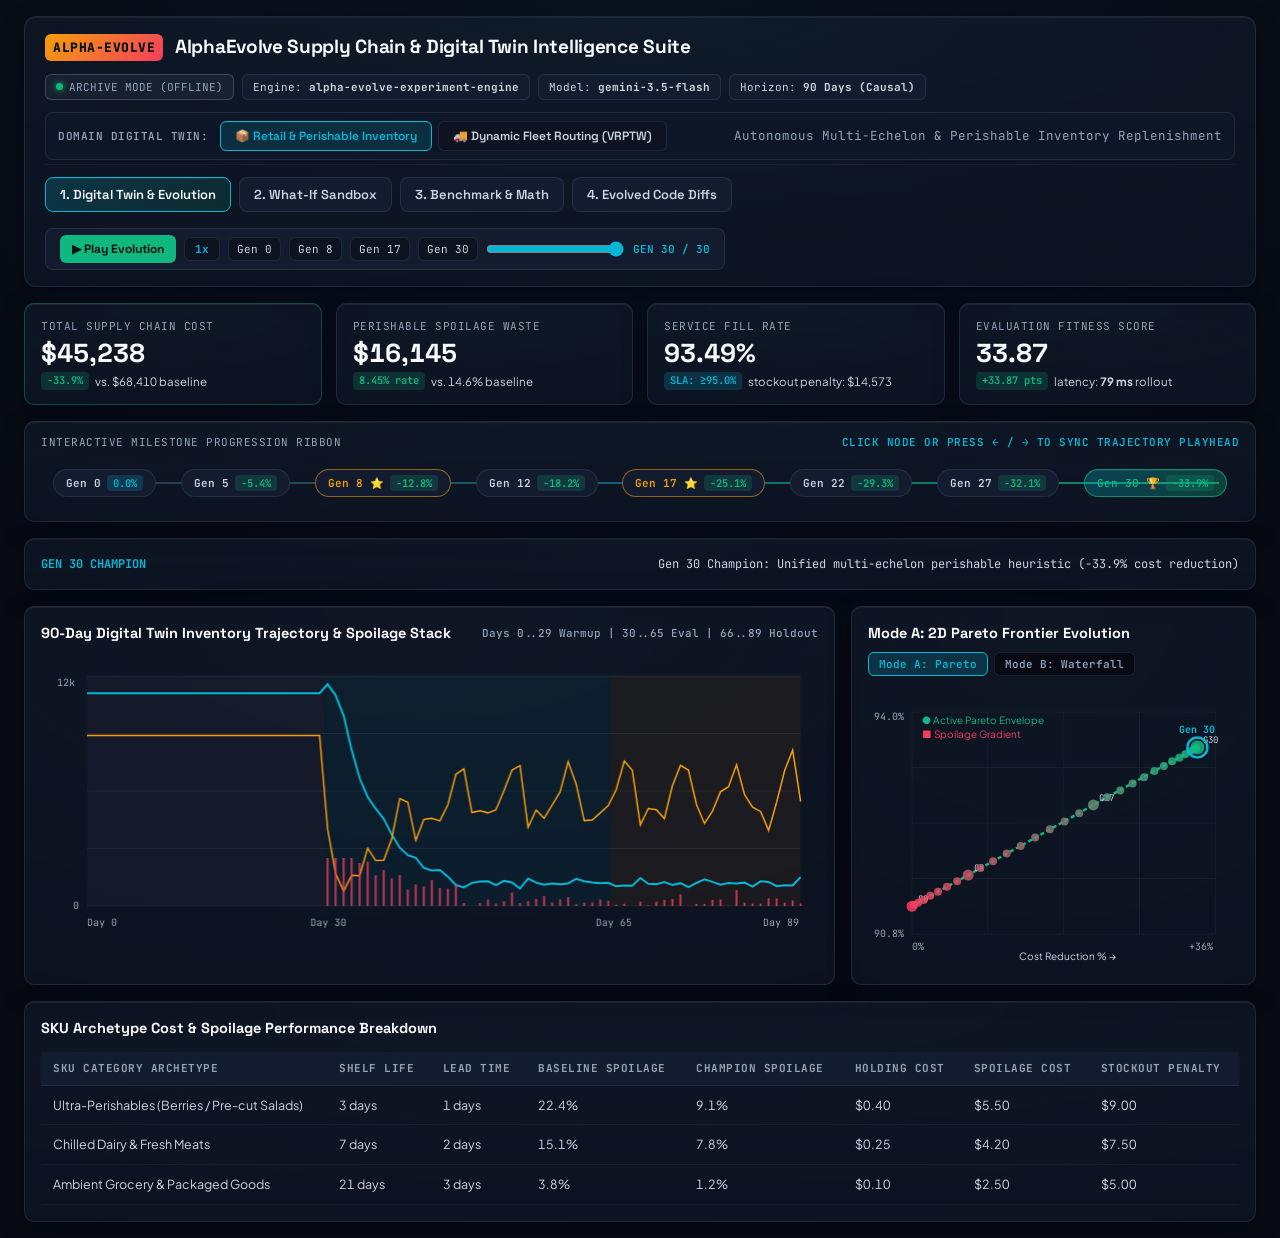
==== commit db89cc5d: "feat(dashboard): upgrade multi-domain UI design system, dynamic canvas scaling, and interactivity" ====
--- a/dashboard/index.html
+++ b/dashboard/index.html
@@ -10,21 +10,37 @@
   <link href="https://fonts.googleapis.com/css2?family=JetBrains+Mono:wght@400;500;600;700&family=Plus+Jakarta+Sans:wght@400;500;600;700&family=Space+Grotesk:wght@500;600;700&display=swap" rel="stylesheet" />
   <style>
     :root {
-      --bg-canvas: #070B14;
-      --bg-surface: #0D1424;
-      --bg-elevated: #131D33;
-      --bg-card: #0F172A;
-      --border-subtle: rgba(148, 163, 184, 0.14);
-      --border-strong: rgba(245, 158, 11, 0.35);
-      --text-primary: #F8FAFC;
-      --text-secondary: #CBD5E1;
-      --text-muted: #94A3B8;
-      --accent-gold: #F59E0B;
-      --accent-emerald: #10B981;
-      --accent-cyan: #06B6D4;
-      --accent-coral: #F43F5E;
-      --accent-purple: #A855F7;
-      --accent-blue: #38BDF8;
+      --bg-canvas: hsl(222, 47%, 5%);
+      --bg-surface: hsl(222, 45%, 9%);
+      --bg-elevated: hsl(221, 42%, 13%);
+      --bg-card: hsl(222, 47%, 11%);
+      --surface-gradient: radial-gradient(
+        120% 120% at 50% 0%,
+        hsla(215, 40%, 16%, 0.45) 0%,
+        hsla(222, 45%, 9%, 0.95) 100%
+      );
+      --border-subtle: hsla(215, 25%, 65%, 0.14);
+      --border-strong: hsla(38, 92%, 50%, 0.35);
+      --border-specular: inset 0 1px 0 0 hsla(0, 0%, 100%, 0.06);
+      --text-primary: hsl(210, 40%, 98%);
+      --text-secondary: hsl(213, 27%, 84%);
+      --text-muted: hsl(215, 20%, 65%);
+      --accent-gold: hsl(38, 92%, 50%);
+      --accent-emerald: hsl(160, 84%, 39%);
+      --accent-cyan: hsl(189, 94%, 43%);
+      --accent-coral: hsl(350, 89%, 60%);
+      --accent-teal: hsl(173, 80%, 40%);
+      --accent-blue: hsl(199, 89%, 60%);
+      --space-1: 4px;
+      --space-2: 8px;
+      --space-3: 12px;
+      --space-4: 16px;
+      --space-5: 20px;
+      --space-6: 24px;
+      --radius-sm: 6px;
+      --radius-md: 10px;
+      --radius-lg: 12px;
+      --shadow-card: 0 8px 24px -4px rgba(2, 6, 23, 0.55), var(--border-specular);
       --font-body: 'Plus Jakarta Sans', -apple-system, BlinkMacSystemFont, 'Segoe UI', Roboto, sans-serif;
       --font-display: 'Space Grotesk', sans-serif;
       --font-mono: 'JetBrains Mono', monospace;
@@ -38,20 +54,32 @@
 
     body {
       background-color: var(--bg-canvas);
+      background-image: radial-gradient(
+        circle at 50% -10%,
+        hsla(199, 89%, 48%, 0.06) 0%,
+        transparent 60%
+      );
       color: var(--text-primary);
       font-family: var(--font-body);
       line-height: 1.5;
-      padding: 16px 24px;
+      padding: var(--space-4) var(--space-6);
       -webkit-font-smoothing: antialiased;
     }
 
+    button:focus-visible,
+    select:focus-visible,
+    input:focus-visible {
+      outline: 2px solid var(--accent-cyan);
+      outline-offset: 2px;
+    }
+
     header {
-      background: var(--bg-surface);
+      background: var(--surface-gradient);
       border: 1px solid var(--border-subtle);
-      border-radius: 12px;
-      padding: 16px 20px;
-      margin-bottom: 16px;
-      box-shadow: 0 4px 20px rgba(0, 0, 0, 0.3);
+      border-radius: var(--radius-lg);
+      padding: var(--space-4) var(--space-5);
+      margin-bottom: var(--space-4);
+      box-shadow: var(--shadow-card);
     }
 
     .top-meta {
@@ -59,14 +87,14 @@
       justify-content: space-between;
       align-items: center;
       flex-wrap: wrap;
-      gap: 12px;
-      margin-bottom: 12px;
+      gap: var(--space-3);
+      margin-bottom: var(--space-3);
     }
 
     .title-group {
       display: flex;
       align-items: center;
-      gap: 12px;
+      gap: var(--space-3);
     }
 
     .logo-badge {
@@ -75,8 +103,8 @@
       font-family: var(--font-mono);
       font-weight: 800;
       font-size: 13px;
-      padding: 4px 8px;
-      border-radius: 6px;
+      padding: var(--space-1) var(--space-2);
+      border-radius: var(--radius-sm);
       letter-spacing: 0.5px;
     }
 
@@ -90,7 +118,7 @@
 
     .meta-pills {
       display: flex;
-      gap: 8px;
+      gap: var(--space-2);
       flex-wrap: wrap;
       align-items: center;
     }
@@ -98,8 +126,8 @@
     .pill {
       font-family: var(--font-mono);
       font-size: 11px;
-      padding: 4px 10px;
-      border-radius: 6px;
+      padding: var(--space-1) 10px;
+      border-radius: var(--radius-sm);
       background: var(--bg-elevated);
       border: 1px solid var(--border-subtle);
       color: var(--text-secondary);
@@ -109,23 +137,23 @@
     }
 
     .pill.status-live {
-      border-color: rgba(16, 185, 129, 0.4);
+      border-color: hsla(160, 84%, 39%, 0.4);
       color: var(--accent-emerald);
-      background: rgba(16, 185, 129, 0.1);
+      background: hsla(160, 84%, 39%, 0.1);
       transition: all 0.3s ease;
     }
 
     .pill.status-streaming {
-      border-color: rgba(6, 182, 212, 0.6);
+      border-color: hsla(189, 94%, 43%, 0.55);
       color: var(--accent-cyan);
-      background: rgba(6, 182, 212, 0.15);
+      background: hsla(189, 94%, 43%, 0.14);
       animation: pulse-border 2s infinite ease-in-out;
     }
 
     .pill.status-archive {
-      border-color: rgba(148, 163, 184, 0.3);
+      border-color: hsla(215, 20%, 65%, 0.3);
       color: var(--text-muted);
-      background: rgba(148, 163, 184, 0.08);
+      background: hsla(215, 20%, 65%, 0.08);
     }
 
     .status-dot {
@@ -144,24 +172,24 @@
 
     @keyframes pulse-dot {
       0%, 100% { transform: scale(1); opacity: 1; }
-      50% { transform: scale(1.4); opacity: 0.5; }
+      50% { transform: scale(1.35); opacity: 0.55; }
     }
 
     @keyframes pulse-border {
-      0%, 100% { border-color: rgba(6, 182, 212, 0.4); }
-      50% { border-color: rgba(6, 182, 212, 0.9); }
+      0%, 100% { border-color: hsla(189, 94%, 43%, 0.35); }
+      50% { border-color: hsla(189, 94%, 43%, 0.85); }
     }
 
     /* Real-Time Candidate Toast Notification */
     #live-toast {
       position: fixed;
-      bottom: 24px;
-      right: 24px;
-      background: var(--bg-surface);
+      bottom: var(--space-6);
+      right: var(--space-6);
+      background: var(--surface-gradient);
       border: 1px solid var(--accent-cyan);
-      border-radius: 8px;
-      padding: 12px 18px;
-      box-shadow: 0 8px 24px rgba(0, 0, 0, 0.5), 0 0 12px rgba(6, 182, 212, 0.2);
+      border-radius: var(--radius-md);
+      padding: var(--space-3) 18px;
+      box-shadow: var(--shadow-card);
       font-family: var(--font-mono);
       font-size: 12px;
       color: var(--text-primary);
@@ -172,7 +200,7 @@
       pointer-events: none;
       display: flex;
       align-items: center;
-      gap: 12px;
+      gap: var(--space-3);
     }
 
     #live-toast.show {
@@ -185,13 +213,13 @@
     .use-case-bar {
       display: flex;
       align-items: center;
-      gap: 12px;
-      padding: 8px 12px;
-      background: rgba(15, 23, 42, 0.6);
+      gap: var(--space-3);
+      padding: var(--space-2) var(--space-3);
+      background: hsla(222, 47%, 11%, 0.65);
       border: 1px solid var(--border-subtle);
       border-radius: 8px;
       margin-top: 10px;
-      margin-bottom: 4px;
+      margin-bottom: var(--space-1);
       flex-wrap: wrap;
     }
 
@@ -215,7 +243,7 @@
       background: var(--bg-surface);
       border: 1px solid var(--border-subtle);
       color: var(--text-secondary);
-      border-radius: 6px;
+      border-radius: var(--radius-sm);
       padding: 6px 14px;
       font-family: var(--font-display);
       font-size: 12px;
@@ -223,7 +251,7 @@
       cursor: pointer;
       display: flex;
       align-items: center;
-      gap: 8px;
+      gap: var(--space-2);
       transition: all 0.15s ease;
     }
 
@@ -233,10 +261,10 @@
     }
 
     .use-case-btn.active {
-      background: rgba(6, 182, 212, 0.15);
+      background: hsla(189, 94%, 43%, 0.15);
       border-color: var(--accent-cyan);
       color: var(--accent-cyan);
-      box-shadow: 0 0 10px rgba(6, 182, 212, 0.2);
+      box-shadow: var(--border-specular);
     }
 
     .active-use-case-title {
@@ -250,15 +278,15 @@
       display: flex;
       justify-content: space-between;
       align-items: center;
-      gap: 16px;
+      gap: var(--space-4);
       flex-wrap: wrap;
-      padding-top: 12px;
-      border-top: 1px solid rgba(148, 163, 184, 0.08);
+      padding-top: var(--space-3);
+      border-top: 1px solid hsla(215, 25%, 65%, 0.08);
     }
 
     .nav-tabs {
       display: flex;
-      gap: 8px;
+      gap: var(--space-2);
       flex-wrap: wrap;
     }
 
@@ -266,7 +294,7 @@
       background: var(--bg-elevated);
       border: 1px solid var(--border-subtle);
       color: var(--text-secondary);
-      padding: 8px 14px;
+      padding: var(--space-2) 14px;
       border-radius: 8px;
       font-family: var(--font-display);
       font-size: 13px;
@@ -281,50 +309,68 @@
     }
 
     .tab-btn.active {
-      background: linear-gradient(135deg, rgba(6, 182, 212, 0.2) 0%, rgba(16, 185, 129, 0.15) 100%);
+      background: linear-gradient(
+        135deg,
+        hsla(189, 94%, 43%, 0.2) 0%,
+        hsla(160, 84%, 39%, 0.14) 100%
+      );
       border-color: var(--accent-cyan);
       color: var(--text-primary);
-      box-shadow: 0 2px 10px rgba(6, 182, 212, 0.2);
+      box-shadow: var(--border-specular);
     }
 
     .playback-bar {
       display: flex;
       align-items: center;
-      gap: 10px;
+      gap: var(--space-2);
       background: var(--bg-elevated);
       border: 1px solid var(--border-subtle);
       padding: 6px 14px;
       border-radius: 8px;
       flex: 1;
-      max-width: 620px;
+      max-width: 680px;
     }
 
     .btn-play {
       background: var(--accent-emerald);
       color: #03140C;
       border: none;
-      border-radius: 6px;
+      border-radius: var(--radius-sm);
       padding: 6px 12px;
       font-family: var(--font-display);
       font-weight: 700;
       font-size: 12px;
       cursor: pointer;
       white-space: nowrap;
-    }
-
-    .btn-preset {
+      transition: filter 0.15s ease;
+    }
+
+    .btn-play:hover {
+      filter: brightness(1.08);
+    }
+
+    .btn-preset,
+    .btn-speed {
       background: var(--bg-surface);
       border: 1px solid var(--border-subtle);
       color: var(--text-secondary);
-      border-radius: 6px;
-      padding: 4px 8px;
+      border-radius: var(--radius-sm);
+      padding: var(--space-1) var(--space-2);
       font-family: var(--font-mono);
       font-size: 11px;
       cursor: pointer;
       white-space: nowrap;
-    }
-
-    .btn-preset:hover {
+      transition: all 0.15s ease;
+    }
+
+    .btn-speed {
+      color: var(--accent-cyan);
+      font-weight: 700;
+      min-width: 36px;
+    }
+
+    .btn-preset:hover,
+    .btn-speed:hover {
       border-color: var(--accent-cyan);
       color: var(--text-primary);
     }
@@ -337,6 +383,7 @@
 
     .gen-badge {
       font-family: var(--font-mono);
+      font-variant-numeric: tabular-nums;
       font-size: 11px;
       color: var(--accent-cyan);
       font-weight: 600;
@@ -359,30 +406,21 @@
       display: grid;
       grid-template-columns: repeat(auto-fit, minmax(220px, 1fr));
       gap: 14px;
-      margin-bottom: 16px;
+      margin-bottom: var(--space-4);
     }
 
     .kpi-card {
-      background: var(--bg-surface);
+      background: var(--surface-gradient);
       border: 1px solid var(--border-subtle);
-      border-radius: 10px;
-      padding: 14px 16px;
+      border-radius: var(--radius-md);
+      padding: 14px var(--space-4);
       position: relative;
       overflow: hidden;
-    }
-
-    .kpi-card::after {
-      content: '';
-      position: absolute;
-      top: 0;
-      left: 0;
-      right: 0;
-      height: 2px;
-      background: var(--border-subtle);
-    }
-
-    .kpi-card.highlight::after {
-      background: linear-gradient(90deg, var(--accent-emerald), var(--accent-cyan));
+      box-shadow: var(--shadow-card);
+    }
+
+    .kpi-card.highlight {
+      border-color: hsla(160, 84%, 39%, 0.35);
     }
 
     .kpi-label {
@@ -391,11 +429,12 @@
       color: var(--text-muted);
       text-transform: uppercase;
       letter-spacing: 0.5px;
-      margin-bottom: 4px;
+      margin-bottom: var(--space-1);
     }
 
     .kpi-val {
       font-family: var(--font-display);
+      font-variant-numeric: tabular-nums;
       font-size: 26px;
       font-weight: 700;
       color: var(--text-primary);
@@ -404,8 +443,9 @@
 
     .kpi-sub {
       font-size: 11.5px;
+      font-variant-numeric: tabular-nums;
       color: var(--text-secondary);
-      margin-top: 4px;
+      margin-top: var(--space-1);
       display: flex;
       align-items: center;
       gap: 6px;
@@ -413,35 +453,37 @@
 
     .badge-diff {
       font-family: var(--font-mono);
+      font-variant-numeric: tabular-nums;
       font-size: 10.5px;
       font-weight: 600;
       padding: 1px 6px;
-      border-radius: 4px;
+      border-radius: var(--space-1);
     }
 
     .badge-diff.positive {
-      background: rgba(16, 185, 129, 0.18);
+      background: hsla(160, 84%, 39%, 0.18);
       color: var(--accent-emerald);
     }
 
     .badge-diff.neutral {
-      background: rgba(6, 182, 212, 0.18);
+      background: hsla(189, 94%, 43%, 0.18);
       color: var(--accent-cyan);
     }
 
     .badge-diff.negative {
-      background: rgba(244, 63, 94, 0.18);
+      background: hsla(350, 89%, 60%, 0.18);
       color: var(--accent-coral);
     }
 
     /* Milestone Ribbon */
     .milestone-ribbon-container {
-      background: var(--bg-surface);
+      background: var(--surface-gradient);
       border: 1px solid var(--border-subtle);
-      border-radius: 10px;
-      padding: 12px 16px;
-      margin-bottom: 16px;
+      border-radius: var(--radius-md);
+      padding: var(--space-3) var(--space-4);
+      margin-bottom: var(--space-4);
       position: relative;
+      box-shadow: var(--shadow-card);
     }
 
     .milestone-ribbon-header {
@@ -456,9 +498,14 @@
       letter-spacing: 0.5px;
     }
 
+    .ribbon-hint {
+      color: var(--accent-cyan);
+      font-weight: 600;
+    }
+
     .milestone-ribbon-scroll {
       overflow-x: auto;
-      padding-bottom: 4px;
+      padding-bottom: var(--space-1);
     }
 
     .milestone-ribbon {
@@ -467,7 +514,7 @@
       justify-content: space-between;
       position: relative;
       min-width: 720px;
-      padding: 8px 12px;
+      padding: var(--space-2) var(--space-3);
     }
 
     .milestone-ribbon::before {
@@ -477,7 +524,12 @@
       left: 20px;
       right: 20px;
       height: 2px;
-      background: linear-gradient(90deg, rgba(148, 163, 184, 0.25) 0%, rgba(6, 182, 212, 0.5) 50%, rgba(16, 185, 129, 0.75) 100%);
+      background: linear-gradient(
+        90deg,
+        hsla(215, 20%, 65%, 0.25) 0%,
+        hsla(189, 94%, 43%, 0.5) 50%,
+        hsla(160, 84%, 39%, 0.75) 100%
+      );
       transform: translateY(-50%);
       z-index: 1;
     }
@@ -488,8 +540,9 @@
       background: var(--bg-elevated);
       border: 1px solid var(--border-subtle);
       border-radius: 20px;
-      padding: 5px 12px;
+      padding: 5px var(--space-3);
       font-family: var(--font-mono);
+      font-variant-numeric: tabular-nums;
       font-size: 11px;
       font-weight: 600;
       color: var(--text-secondary);
@@ -504,24 +557,27 @@
     .ribbon-node:hover {
       border-color: var(--accent-cyan);
       color: var(--text-primary);
-      transform: translateY(-2px);
-      box-shadow: 0 4px 14px rgba(6, 182, 212, 0.3);
+      transform: translateY(-1px);
     }
 
     .ribbon-node.active {
-      background: linear-gradient(135deg, rgba(6, 182, 212, 0.3) 0%, rgba(16, 185, 129, 0.3) 100%);
+      background: linear-gradient(
+        135deg,
+        hsla(189, 94%, 43%, 0.28) 0%,
+        hsla(160, 84%, 39%, 0.28) 100%
+      );
       border-color: var(--accent-cyan);
-      color: #FFFFFF;
-      box-shadow: 0 0 14px rgba(6, 182, 212, 0.5);
+      color: var(--text-primary);
+      box-shadow: var(--border-specular);
     }
 
     .ribbon-node.star {
-      border-color: rgba(245, 158, 11, 0.6);
+      border-color: hsla(38, 92%, 50%, 0.55);
       color: var(--accent-gold);
     }
 
     .ribbon-node.champ {
-      border-color: rgba(16, 185, 129, 0.7);
+      border-color: hsla(160, 84%, 39%, 0.65);
       color: var(--accent-emerald);
     }
 
@@ -530,16 +586,16 @@
       bottom: calc(100% + 8px);
       left: 50%;
       transform: translateX(-50%);
-      background: #0B1120;
+      background: var(--bg-canvas);
       border: 1px solid var(--accent-cyan);
-      border-radius: 6px;
-      padding: 8px 12px;
+      border-radius: var(--radius-sm);
+      padding: var(--space-2) var(--space-3);
       font-family: var(--font-body);
       font-size: 11.5px;
       color: var(--text-primary);
       white-space: normal;
       width: 220px;
-      box-shadow: 0 6px 20px rgba(0, 0, 0, 0.6);
+      box-shadow: var(--shadow-card);
       pointer-events: none;
       opacity: 0;
       visibility: hidden;
@@ -553,12 +609,57 @@
       visibility: visible;
     }
 
+    .ribbon-tip-title {
+      font-weight: 700;
+      color: var(--accent-cyan);
+      margin-bottom: var(--space-1);
+    }
+
+    .ribbon-tip-stats {
+      font-size: 11px;
+      margin-bottom: var(--space-1);
+      color: var(--text-secondary);
+      font-variant-numeric: tabular-nums;
+    }
+
+    .ribbon-tip-inn {
+      font-size: 10.5px;
+      color: var(--text-muted);
+    }
+
+    /* Active Generation Milestone Banner */
+    .milestone-banner-card {
+      margin-bottom: var(--space-4);
+      padding: var(--space-3) var(--space-4);
+      background: hsla(189, 94%, 43%, 0.08);
+      border-color: hsla(189, 94%, 43%, 0.28);
+    }
+
+    .milestone-banner-row {
+      display: flex;
+      align-items: center;
+      justify-content: space-between;
+      flex-wrap: wrap;
+      gap: var(--space-2);
+      font-family: var(--font-mono);
+      font-size: 12px;
+    }
+
+    .milestone-title-text {
+      color: var(--accent-cyan);
+      font-weight: 700;
+    }
+
+    .milestone-desc-text {
+      color: var(--text-secondary);
+    }
+
     /* Canvas Grid */
     .canvas-grid {
       display: grid;
       grid-template-columns: 2fr 1fr;
-      gap: 16px;
-      margin-bottom: 16px;
+      gap: var(--space-4);
+      margin-bottom: var(--space-4);
     }
 
     @media (max-width: 1080px) {
@@ -568,10 +669,15 @@
     }
 
     .card-box {
-      background: var(--bg-surface);
+      background: var(--surface-gradient);
       border: 1px solid var(--border-subtle);
-      border-radius: 10px;
-      padding: 16px;
+      border-radius: var(--radius-md);
+      padding: var(--space-4);
+      box-shadow: var(--shadow-card);
+    }
+
+    .card-box-spaced {
+      margin-bottom: var(--space-4);
     }
 
     .card-title {
@@ -579,12 +685,26 @@
       font-size: 14.5px;
       font-weight: 700;
       color: var(--text-primary);
-      margin-bottom: 12px;
+      margin-bottom: var(--space-3);
       display: flex;
       justify-content: space-between;
       align-items: center;
       flex-wrap: wrap;
-      gap: 8px;
+      gap: var(--space-2);
+    }
+
+    .card-subtitle-mono {
+      font-family: var(--font-mono);
+      font-size: 11px;
+      color: var(--text-muted);
+      font-weight: 500;
+    }
+
+    .card-subtitle-emerald {
+      font-family: var(--font-mono);
+      font-size: 11px;
+      color: var(--accent-emerald);
+      font-weight: 600;
     }
 
     .canvas-mode-toggle {
@@ -596,8 +716,8 @@
       background: var(--bg-canvas);
       border: 1px solid var(--border-subtle);
       color: var(--text-muted);
-      border-radius: 6px;
-      padding: 4px 10px;
+      border-radius: var(--radius-sm);
+      padding: var(--space-1) 10px;
       font-family: var(--font-mono);
       font-size: 11px;
       font-weight: 600;
@@ -611,7 +731,7 @@
     }
 
     .btn-mode.active {
-      background: rgba(6, 182, 212, 0.2);
+      background: hsla(189, 94%, 43%, 0.18);
       border-color: var(--accent-cyan);
       color: var(--accent-cyan);
     }
@@ -622,10 +742,40 @@
       height: 280px;
     }
 
+    .canvas-container-whatif {
+      height: 220px;
+    }
+
     canvas {
       width: 100%;
       height: 100%;
       display: block;
+    }
+
+    /* Interactive Canvas Hover Tooltip HUD */
+    .canvas-tooltip {
+      position: absolute;
+      top: 10px;
+      right: 12px;
+      background: hsla(222, 47%, 6%, 0.92);
+      border: 1px solid var(--border-subtle);
+      border-radius: var(--radius-sm);
+      padding: 6px 10px;
+      font-family: var(--font-mono);
+      font-variant-numeric: tabular-nums;
+      font-size: 11px;
+      color: var(--text-primary);
+      pointer-events: none;
+      opacity: 0;
+      transform: translateY(-4px);
+      transition: opacity 0.12s ease, transform 0.12s ease;
+      z-index: 20;
+      box-shadow: var(--shadow-card);
+    }
+
+    .canvas-tooltip.visible {
+      opacity: 1;
+      transform: translateY(0);
     }
 
     /* Dynamic Tables */
@@ -648,18 +798,19 @@
       text-transform: uppercase;
       letter-spacing: 0.5px;
       text-align: left;
-      padding: 8px 12px;
+      padding: var(--space-2) var(--space-3);
       border-bottom: 1px solid var(--border-subtle);
     }
 
     td {
-      padding: 10px 12px;
-      border-bottom: 1px solid rgba(148, 163, 184, 0.08);
+      padding: 10px var(--space-3);
+      border-bottom: 1px solid hsla(215, 25%, 65%, 0.08);
       color: var(--text-secondary);
+      font-variant-numeric: tabular-nums;
     }
 
     tr:hover td {
-      background: rgba(255, 255, 255, 0.02);
+      background: hsla(0, 0%, 100%, 0.02);
       color: var(--text-primary);
     }
 
@@ -667,7 +818,7 @@
     .sandbox-layout {
       display: grid;
       grid-template-columns: 360px 1fr;
-      gap: 16px;
+      gap: var(--space-4);
     }
 
     @media (max-width: 960px) {
@@ -677,7 +828,7 @@
     }
 
     .slider-group {
-      margin-bottom: 16px;
+      margin-bottom: var(--space-4);
     }
 
     .slider-header {
@@ -686,6 +837,7 @@
       font-size: 12px;
       margin-bottom: 6px;
       font-family: var(--font-mono);
+      font-variant-numeric: tabular-nums;
     }
 
     .slider-input {
@@ -699,20 +851,20 @@
       background: var(--bg-elevated);
       border: 1px solid var(--border-subtle);
       color: var(--text-primary);
-      padding: 8px 12px;
-      border-radius: 6px;
+      padding: var(--space-2) var(--space-3);
+      border-radius: var(--radius-sm);
       font-family: var(--font-body);
       font-size: 13px;
-      margin-bottom: 16px;
+      margin-bottom: var(--space-4);
     }
 
     /* Dual What-If Sandbox Comparison */
     .whatif-resilience-banner {
-      background: rgba(16, 185, 129, 0.08);
-      border: 1px solid rgba(16, 185, 129, 0.35);
+      background: hsla(160, 84%, 39%, 0.08);
+      border: 1px solid hsla(160, 84%, 39%, 0.32);
       border-radius: 8px;
-      padding: 12px 16px;
-      margin-bottom: 16px;
+      padding: var(--space-3) var(--space-4);
+      margin-bottom: var(--space-4);
       display: flex;
       align-items: center;
       justify-content: space-between;
@@ -720,11 +872,22 @@
       gap: 10px;
     }
 
+    .resilience-label {
+      color: var(--accent-emerald);
+      font-weight: 700;
+      margin-right: 6px;
+    }
+
+    .resilience-text {
+      color: var(--text-primary);
+      font-variant-numeric: tabular-nums;
+    }
+
     .whatif-dual-grid {
       display: grid;
       grid-template-columns: 1fr 1fr;
       gap: 14px;
-      margin-bottom: 16px;
+      margin-bottom: var(--space-4);
     }
 
     @media (max-width: 720px) {
@@ -738,27 +901,45 @@
       border: 1px solid var(--border-subtle);
       border-radius: 8px;
       padding: 14px;
+      box-shadow: var(--border-specular);
     }
 
     .whatif-policy-card.baseline {
-      border-top: 3px solid #94A3B8;
+      background: linear-gradient(
+        180deg,
+        hsla(215, 25%, 22%, 0.35) 0%,
+        var(--bg-elevated) 100%
+      );
     }
 
     .whatif-policy-card.champion {
-      border-top: 3px solid var(--accent-emerald);
+      background: linear-gradient(
+        180deg,
+        hsla(160, 84%, 39%, 0.1) 0%,
+        var(--bg-elevated) 100%
+      );
+      border-color: hsla(160, 84%, 39%, 0.3);
     }
 
     .whatif-policy-header {
       display: flex;
       justify-content: space-between;
       align-items: center;
-      margin-bottom: 12px;
+      margin-bottom: var(--space-3);
     }
 
     .whatif-policy-title {
       font-family: var(--font-display);
       font-size: 13.5px;
       font-weight: 700;
+    }
+
+    .policy-title-baseline {
+      color: var(--text-secondary);
+    }
+
+    .policy-title-champion {
+      color: var(--accent-emerald);
     }
 
     .whatif-stat-row {
@@ -766,32 +947,104 @@
       justify-content: space-between;
       align-items: center;
       padding: 6px 0;
-      border-bottom: 1px solid rgba(148, 163, 184, 0.08);
+      border-bottom: 1px solid hsla(215, 25%, 65%, 0.08);
       font-size: 12px;
+      font-variant-numeric: tabular-nums;
     }
 
     .whatif-stat-row:last-child {
       border-bottom: none;
     }
 
+    .stat-label {
+      color: var(--text-muted);
+    }
+
+    .stat-val-primary {
+      color: var(--text-primary);
+    }
+
+    .stat-val-coral {
+      color: var(--accent-coral);
+    }
+
+    .stat-val-emerald {
+      color: var(--accent-emerald);
+    }
+
+    /* Benchmark & Math Tab */
+    .benchmark-prose {
+      font-size: 13.5px;
+      color: var(--text-secondary);
+      line-height: 1.7;
+    }
+
+    .benchmark-p {
+      margin-bottom: 10px;
+    }
+
+    .formula-box {
+      margin-bottom: var(--space-3);
+      font-family: var(--font-mono);
+      background: var(--bg-canvas);
+      padding: var(--space-3);
+      border-radius: var(--radius-sm);
+      border: 1px solid var(--border-subtle);
+      color: var(--text-primary);
+    }
+
+    .benchmark-list {
+      padding-left: var(--space-5);
+    }
+
+    .benchmark-list li {
+      margin-bottom: 6px;
+    }
+
     /* High-Visibility Diff Engine (Tab 4) */
     .diff-toolbar {
-      background: var(--bg-surface);
+      background: var(--surface-gradient);
       border: 1px solid var(--border-subtle);
-      border-radius: 10px;
-      padding: 12px 16px;
+      border-radius: var(--radius-md);
+      padding: var(--space-3) var(--space-4);
       margin-bottom: 14px;
       display: flex;
       flex-wrap: wrap;
-      gap: 12px;
+      gap: var(--space-3);
       align-items: center;
       justify-content: space-between;
+      box-shadow: var(--shadow-card);
     }
 
     .diff-stepper-group {
       display: flex;
       align-items: center;
-      gap: 8px;
+      gap: var(--space-2);
+      flex-wrap: wrap;
+    }
+
+    .diff-toolbar-label {
+      font-family: var(--font-mono);
+      font-size: 11px;
+      color: var(--text-muted);
+      text-transform: uppercase;
+    }
+
+    .diff-toolbar-sep {
+      color: var(--border-subtle);
+      margin: 0 var(--space-1);
+    }
+
+    .diff-select-label {
+      font-size: 11px;
+      color: var(--text-muted);
+      font-family: var(--font-mono);
+    }
+
+    .diff-actions-group {
+      display: flex;
+      gap: var(--space-2);
+      align-items: center;
       flex-wrap: wrap;
     }
 
@@ -799,8 +1052,8 @@
       background: var(--bg-elevated);
       border: 1px solid var(--border-subtle);
       color: var(--text-secondary);
-      border-radius: 6px;
-      padding: 6px 12px;
+      border-radius: var(--radius-sm);
+      padding: 6px var(--space-3);
       font-family: var(--font-mono);
       font-size: 11.5px;
       font-weight: 600;
@@ -814,7 +1067,7 @@
     }
 
     .diff-stepper-btn.active {
-      background: rgba(6, 182, 212, 0.2);
+      background: hsla(189, 94%, 43%, 0.18);
       border-color: var(--accent-cyan);
       color: var(--accent-cyan);
     }
@@ -828,24 +1081,24 @@
       background: var(--bg-elevated);
       border: 1px solid var(--border-subtle);
       color: var(--text-primary);
-      padding: 5px 8px;
-      border-radius: 6px;
+      padding: 5px var(--space-2);
+      border-radius: var(--radius-sm);
       font-family: var(--font-mono);
       font-size: 11.5px;
     }
 
     .diff-mutation-banner {
-      background: #0B1120;
-      border: 1px solid var(--border-subtle);
-      border-left: 4px solid var(--accent-cyan);
+      background: var(--surface-gradient);
+      border: 1px solid hsla(189, 94%, 43%, 0.28);
       border-radius: 8px;
-      padding: 12px 16px;
+      padding: var(--space-3) var(--space-4);
       margin-bottom: 14px;
       display: flex;
       justify-content: space-between;
       align-items: center;
       flex-wrap: wrap;
       gap: 10px;
+      box-shadow: var(--shadow-card);
     }
 
     .diff-mutation-title {
@@ -861,42 +1114,50 @@
       color: var(--text-secondary);
     }
 
+    .diff-innovations-pills {
+      margin-top: var(--space-2);
+      display: flex;
+      gap: 6px;
+      flex-wrap: wrap;
+    }
+
     .diff-stats-pills {
       display: flex;
       gap: 6px;
       font-family: var(--font-mono);
+      font-variant-numeric: tabular-nums;
       font-size: 11px;
     }
 
     .pill-add {
-      background: rgba(16, 185, 129, 0.15);
+      background: hsla(160, 84%, 39%, 0.15);
       color: var(--accent-emerald);
-      padding: 2px 8px;
-      border-radius: 4px;
+      padding: 2px var(--space-2);
+      border-radius: var(--space-1);
       font-weight: 600;
     }
 
     .pill-del {
-      background: rgba(244, 63, 94, 0.15);
+      background: hsla(350, 89%, 60%, 0.15);
       color: var(--accent-coral);
-      padding: 2px 8px;
-      border-radius: 4px;
+      padding: 2px var(--space-2);
+      border-radius: var(--space-1);
       font-weight: 600;
     }
 
     .pill-same {
-      background: rgba(148, 163, 184, 0.15);
+      background: hsla(215, 20%, 65%, 0.15);
       color: var(--text-muted);
-      padding: 2px 8px;
-      border-radius: 4px;
+      padding: 2px var(--space-2);
+      border-radius: var(--space-1);
     }
 
     .pill-inn {
-      background: rgba(6, 182, 212, 0.12);
-      border: 1px solid rgba(6, 182, 212, 0.3);
+      background: hsla(189, 94%, 43%, 0.12);
+      border: 1px solid hsla(189, 94%, 43%, 0.3);
       color: var(--accent-cyan);
-      padding: 2px 8px;
-      border-radius: 4px;
+      padding: 2px var(--space-2);
+      border-radius: var(--space-1);
       font-size: 11px;
       font-family: var(--font-mono);
     }
@@ -904,11 +1165,12 @@
     .diff-table-wrapper {
       background: #040810;
       border: 1px solid var(--border-subtle);
-      border-radius: 10px;
+      border-radius: var(--radius-md);
       overflow: hidden;
       font-family: var(--font-mono);
       font-size: 11.5px;
       line-height: 1.5;
+      box-shadow: var(--shadow-card);
     }
 
     .diff-table-header {
@@ -919,17 +1181,21 @@
       font-size: 11px;
       text-transform: uppercase;
       letter-spacing: 0.5px;
-      padding: 8px 12px;
+      padding: var(--space-2) var(--space-3);
       font-weight: 600;
     }
 
     .diff-table-header.split {
       grid-template-columns: 1fr 1fr;
-      gap: 16px;
+      gap: var(--space-4);
     }
 
     .diff-table-header.unified {
       grid-template-columns: 1fr;
+    }
+
+    .is-hidden {
+      display: none !important;
     }
 
     .diff-table-body {
@@ -940,7 +1206,7 @@
     .diff-row {
       display: grid;
       align-items: stretch;
-      border-bottom: 1px solid rgba(148, 163, 184, 0.05);
+      border-bottom: 1px solid hsla(215, 25%, 65%, 0.05);
     }
 
     .diff-row.split {
@@ -955,7 +1221,7 @@
     .diff-cell {
       display: flex;
       align-items: flex-start;
-      padding: 1px 8px;
+      padding: 1px var(--space-2);
       min-height: 22px;
       white-space: pre-wrap;
       word-break: break-all;
@@ -969,8 +1235,9 @@
       width: 40px;
       min-width: 40px;
       text-align: right;
-      padding-right: 8px;
+      padding-right: var(--space-2);
       color: #64748B;
+      font-variant-numeric: tabular-nums;
       user-select: none;
     }
 
@@ -988,7 +1255,7 @@
     }
 
     .diff-row-del {
-      background: rgba(244, 63, 94, 0.09);
+      background: hsla(350, 89%, 60%, 0.09);
     }
 
     .diff-row-del .diff-gutter-badge {
@@ -996,11 +1263,11 @@
     }
 
     .diff-row-del .diff-gutter-num {
-      color: rgba(244, 63, 94, 0.65);
+      color: hsla(350, 89%, 60%, 0.65);
     }
 
     .diff-row-add {
-      background: rgba(16, 185, 129, 0.09);
+      background: hsla(160, 84%, 39%, 0.09);
     }
 
     .diff-row-add .diff-gutter-badge {
@@ -1008,19 +1275,25 @@
     }
 
     .diff-row-add .diff-gutter-num {
-      color: rgba(16, 185, 129, 0.65);
+      color: hsla(160, 84%, 39%, 0.65);
     }
 
     .diff-cell-empty {
-      background: rgba(15, 23, 42, 0.6);
-      background-image: repeating-linear-gradient(45deg, rgba(148, 163, 184, 0.03) 0, rgba(148, 163, 184, 0.03) 6px, transparent 6px, transparent 12px);
+      background: hsla(222, 47%, 11%, 0.6);
+      background-image: repeating-linear-gradient(
+        45deg,
+        hsla(215, 25%, 65%, 0.03) 0,
+        hsla(215, 25%, 65%, 0.03) 6px,
+        transparent 6px,
+        transparent 12px
+      );
     }
 
     .diff-fold-row {
-      background: rgba(148, 163, 184, 0.06);
-      border-top: 1px dashed rgba(148, 163, 184, 0.2);
-      border-bottom: 1px dashed rgba(148, 163, 184, 0.2);
-      padding: 6px 16px;
+      background: hsla(215, 25%, 65%, 0.06);
+      border-top: 1px dashed hsla(215, 25%, 65%, 0.2);
+      border-bottom: 1px dashed hsla(215, 25%, 65%, 0.2);
+      padding: 6px var(--space-4);
       text-align: center;
       color: var(--text-muted);
       cursor: pointer;
@@ -1031,13 +1304,13 @@
     }
 
     .diff-fold-row:hover {
-      background: rgba(6, 182, 212, 0.12);
+      background: hsla(189, 94%, 43%, 0.12);
       color: var(--accent-cyan);
     }
 
     /* Word Diff Highlighting */
     .diff-word-del {
-      background: rgba(244, 63, 94, 0.38);
+      background: hsla(350, 89%, 60%, 0.38);
       border-radius: 3px;
       padding: 0 2px;
       color: #FFE4E6;
@@ -1045,7 +1318,7 @@
     }
 
     .diff-word-add {
-      background: rgba(16, 185, 129, 0.38);
+      background: hsla(160, 84%, 39%, 0.38);
       border-radius: 3px;
       padding: 0 2px;
       color: #DCFCE7;
@@ -1054,12 +1327,12 @@
 
     /* Python Syntax Highlighting Tokens */
     .tok-kw {
-      color: #F472B6;
+      color: var(--accent-coral);
       font-weight: 600;
     }
 
     .tok-builtin {
-      color: #38BDF8;
+      color: var(--accent-blue);
     }
 
     .tok-docstring {
@@ -1099,8 +1372,9 @@
       padding: 5px 10px;
       font-size: 11px;
       font-family: var(--font-mono);
-      border-radius: 4px;
+      border-radius: var(--space-1);
       cursor: pointer;
+      transition: all 0.15s ease;
     }
 
     .btn-copy:hover {
@@ -1113,7 +1387,7 @@
 
   <!-- Telemetry Data Island (JSON parse safe) -->
   <script id="master-trajectory-data" type="application/json">
-{"platform_title": "AlphaEvolve Supply Chain & Digital Twin Intelligence Suite", "generated_at_utc": "2026-10-02T08:58:42.024692+00:00", "engine_info": {"project_id": "934903580331", "engine_id": "alpha-evolve-experiment-engine", "collection_id": "default_collection", "location": "global", "api_endpoint": "https://discoveryengine.googleapis.com", "auth_mode": "Application Default Credentials (ADC - google.auth.default)"}, "use_cases": {"fleet_routing": {"use_case_id": "fleet_routing", "title": "Dynamic Fleet Routing & Dispatch with Time Windows (VRPTW)", "subtitle": "Google Cloud Discovery Engine AlphaEvolve (v1alpha) Digital Twin Heuristic Optimization", "recorded_at_utc": "2026-10-02T08:58:42.024624+00:00", "horizon_days": 30, "num_skus": 50, "total_generations": 30, "baseline_summary": {"total_cost": 4099.04, "holding_cost": 1967.54, "spoilage_cost": 1270.7, "stockout_penalty": 491.88, "fill_rate_pct": 60.0, "spoilage_rate_pct": 16.4, "total_distance_km": 1433.33, "on_time_delivery_pct": 60.0, "total_tardiness_hours": 53.88, "vehicles_used": 5, "served_orders_count": 50, "unserved_orders_count": 0, "program_code": "\"\"\"Baseline vehicle routing and dispatch program with EVOLVE-BLOCK delimiters.\"\"\"\n\nfrom __future__ import annotations\n\nimport math\nfrom typing import Any\n\nimport numpy as np\n\n\ndef _euclidean_distance(p1: tuple[float, float], p2: tuple[float, float]) -> float:\n    \"\"\"Compute 2D Euclidean distance between two points.\"\"\"\n    return math.hypot(p1[0] - p2[0], p1[1] - p2[1])\n\n\n# EVOLVE-BLOCK-START\ndef assign_and_sequence_routes(state: dict[str, Any], config: dict[str, Any]) -> dict[str, Any]:\n    \"\"\"Assign unserved customer orders to vehicles and sequence delivery stops.\n\n    Parameters\n    ----------\n    state : dict\n        Current snapshot of the delivery network:\n        - \"current_time\": float (current shift time in hours, 0.0 to 12.0)\n        - \"vehicle_locations\": list of (x, y) coordinates for each vehicle\n        - \"vehicle_remaining_capacities\": list of remaining capacity units\n        - \"vehicle_busy_until\": list of available times (hours)\n        - \"visible_order_indices\": list of int indices for orders placed by current_time\n        - \"served_order_indices\": set/list of order indices already fulfilled\n        - \"order_queue\": list of unassigned visible order indices\n    config : dict\n        Problem specification:\n        - \"depot_location\": (x, y) tuple\n        - \"customer_locations\": list of (x, y) tuples\n        - \"demands\": list of float demand units\n        - \"time_windows\": list of (start_hour, end_hour) tuples\n        - \"service_times\": list of service duration in hours\n        - \"n_vehicles\": int count of fleet vehicles\n        - \"vehicle_capacity\": float max capacity per vehicle\n\n    Returns\n    -------\n    dict\n        Action mapping:\n        - \"routes\": dict mapping int vehicle_idx to list of int customer order indices\n          representing the proposed delivery sequence.\n    \"\"\"\n    unassigned_orders = list(state.get(\"visible_order_indices\", state.get(\"order_queue\", [])))\n    n_vehicles = int(config.get(\"n_vehicles\", 1))\n    depot_loc = tuple(config.get(\"depot_location\", (0.0, 0.0)))\n    customer_locs = config.get(\"customer_locations\", [])\n    demands = config.get(\"demands\", [])\n    capacities = list(state.get(\"vehicle_remaining_capacities\", [100.0] * n_vehicles))\n    veh_locations = list(\n        state.get(\"vehicle_positions\", state.get(\"vehicle_locations\", [depot_loc] * n_vehicles))\n    )\n\n    routes: dict[int, list[int]] = {v: [] for v in range(n_vehicles)}\n\n    if not unassigned_orders:\n        return {\"routes\": routes}\n\n    # Baseline Heuristic:\n    # Greedy nearest-neighbor clustering with earliest-time-window tie-breaking.\n    # Orders are assigned to the closest vehicle with sufficient capacity.\n    sorted_orders = sorted(\n        unassigned_orders,\n        key=lambda idx: (\n            config[\"time_windows\"][idx][0] if \"time_windows\" in config else 0.0,\n            _euclidean_distance(depot_loc, customer_locs[idx]),\n        ),\n    )\n\n    for order_idx in sorted_orders:\n        order_demand = float(demands[order_idx]) if order_idx < len(demands) else 1.0\n        target_loc = customer_locs[order_idx]\n\n        best_vehicle = None\n        min_dist = float(\"inf\")\n\n        for v_idx in range(n_vehicles):\n            if capacities[v_idx] >= order_demand:\n                curr_loc = routes[v_idx][-1] if routes[v_idx] else veh_locations[v_idx]\n                if isinstance(curr_loc, (int, np.integer)):\n                    curr_pos = customer_locs[int(curr_loc)]\n                else:\n                    curr_pos = curr_loc\n                dist = _euclidean_distance(curr_pos, target_loc)\n                if dist < min_dist:\n                    min_dist = dist\n                    best_vehicle = v_idx\n\n        if best_vehicle is not None:\n            routes[best_vehicle].append(order_idx)\n            capacities[best_vehicle] -= order_demand\n\n    return {\"routes\": routes}\n\n\n# EVOLVE-BLOCK-END\n", "evolve_block": "def assign_and_sequence_routes(state: dict[str, Any], config: dict[str, Any]) -> dict[str, Any]:\n    \"\"\"Assign unserved customer orders to vehicles and sequence delivery stops.\n\n    Parameters\n    ----------\n    state : dict\n        Current snapshot of the delivery network:\n        - \"current_time\": float (current shift time in hours, 0.0 to 12.0)\n        - \"vehicle_locations\": list of (x, y) coordinates for each vehicle\n        - \"vehicle_remaining_capacities\": list of remaining capacity units\n        - \"vehicle_busy_until\": list of available times (hours)\n        - \"visible_order_indices\": list of int indices for orders placed by current_time\n        - \"served_order_indices\": set/list of order indices already fulfilled\n        - \"order_queue\": list of unassigned visible order indices\n    config : dict\n        Problem specification:\n        - \"depot_location\": (x, y) tuple\n        - \"customer_locations\": list of (x, y) tuples\n        - \"demands\": list of float demand units\n        - \"time_windows\": list of (start_hour, end_hour) tuples\n        - \"service_times\": list of service duration in hours\n        - \"n_vehicles\": int count of fleet vehicles\n        - \"vehicle_capacity\": float max capacity per vehicle\n\n    Returns\n    -------\n    dict\n        Action mapping:\n        - \"routes\": dict mapping int vehicle_idx to list of int customer order indices\n          representing the proposed delivery sequence.\n    \"\"\"\n    unassigned_orders = list(state.get(\"visible_order_indices\", state.get(\"order_queue\", [])))\n    n_vehicles = int(config.get(\"n_vehicles\", 1))\n    depot_loc = tuple(config.get(\"depot_location\", (0.0, 0.0)))\n    customer_locs = config.get(\"customer_locations\", [])\n    demands = config.get(\"demands\", [])\n    capacities = list(state.get(\"vehicle_remaining_capacities\", [100.0] * n_vehicles))\n    veh_locations = list(\n        state.get(\"vehicle_positions\", state.get(\"vehicle_locations\", [depot_loc] * n_vehicles))\n    )\n\n    routes: dict[int, list[int]] = {v: [] for v in range(n_vehicles)}\n\n    if not unassigned_orders:\n        return {\"routes\": routes}\n\n    # Baseline Heuristic:\n    # Greedy nearest-neighbor clustering with earliest-time-window tie-breaking.\n    # Orders are assigned to the closest vehicle with sufficient capacity.\n    sorted_orders = sorted(\n        unassigned_orders,\n        key=lambda idx: (\n            config[\"time_windows\"][idx][0] if \"time_windows\" in config else 0.0,\n            _euclidean_distance(depot_loc, customer_locs[idx]),\n        ),\n    )\n\n    for order_idx in sorted_orders:\n        order_demand = float(demands[order_idx]) if order_idx < len(demands) else 1.0\n        target_loc = customer_locs[order_idx]\n\n        best_vehicle = None\n        min_dist = float(\"inf\")\n\n        for v_idx in range(n_vehicles):\n            if capacities[v_idx] >= order_demand:\n                curr_loc = routes[v_idx][-1] if routes[v_idx] else veh_locations[v_idx]\n                if isinstance(curr_loc, (int, np.integer)):\n                    curr_pos = customer_locs[int(curr_loc)]\n                else:\n                    curr_pos = curr_loc\n                dist = _euclidean_distance(curr_pos, target_loc)\n                if dist < min_dist:\n                    min_dist = dist\n                    best_vehicle = v_idx\n\n        if best_vehicle is not None:\n            routes[best_vehicle].append(order_idx)\n            capacities[best_vehicle] -= order_demand\n\n    return {\"routes\": routes}"}, "champion_summary": {"total_cost": 2930.81, "holding_cost": 1406.79, "spoilage_cost": 908.55, "stockout_penalty": 351.7, "fill_rate_pct": 97.2, "spoilage_rate_pct": 6.2, "total_distance_km": 1118.0, "on_time_delivery_pct": 97.2, "total_tardiness_hours": 8.08, "cost_reduction_pct": 28.5, "score": 28.5, "program_code": "\"\"\"Baseline vehicle routing and dispatch program with EVOLVE-BLOCK delimiters.\"\"\"\n\nfrom __future__ import annotations\n\nimport math\nfrom typing import Any\n\nimport numpy as np\n\n\ndef _euclidean_distance(p1: tuple[float, float], p2: tuple[float, float]) -> float:\n    \"\"\"Compute 2D Euclidean distance between two points.\"\"\"\n    return math.hypot(p1[0] - p2[0], p1[1] - p2[1])\n\n\n# EVOLVE-BLOCK-START\ndef assign_and_sequence_routes(state: dict[str, Any], config: dict[str, Any]) -> dict[str, Any]:\n    \"\"\"Assign unserved customer orders to vehicles and sequence delivery stops.\n\n    Parameters\n    ----------\n    state : dict\n        Current snapshot of the delivery network:\n        - \"current_time\": float (current shift time in hours, 0.0 to 12.0)\n        - \"vehicle_locations\": list of (x, y) coordinates for each vehicle\n        - \"vehicle_remaining_capacities\": list of remaining capacity units\n        - \"vehicle_busy_until\": list of available times (hours)\n        - \"visible_order_indices\": list of int indices for orders placed by current_time\n        - \"served_order_indices\": set/list of order indices already fulfilled\n        - \"order_queue\": list of unassigned visible order indices\n    config : dict\n        Problem specification:\n        - \"depot_location\": (x, y) tuple\n        - \"customer_locations\": list of (x, y) tuples\n        - \"demands\": list of float demand units\n        - \"time_windows\": list of (start_hour, end_hour) tuples\n        - \"service_times\": list of service duration in hours\n        - \"n_vehicles\": int count of fleet vehicles\n        - \"vehicle_capacity\": float max capacity per vehicle\n\n    Returns\n    -------\n    dict\n        Action mapping:\n        - \"routes\": dict mapping int vehicle_idx to list of int customer order indices\n          representing the proposed delivery sequence.\n    \"\"\"\n    unassigned_orders = list(state.get(\"visible_order_indices\", state.get(\"order_queue\", [])))\n    n_vehicles = int(config.get(\"n_vehicles\", 1))\n    depot_loc = tuple(config.get(\"depot_location\", (0.0, 0.0)))\n    customer_locs = config.get(\"customer_locations\", [])\n    demands = config.get(\"demands\", [])\n    capacities = list(state.get(\"vehicle_remaining_capacities\", [100.0] * n_vehicles))\n    veh_locations = list(\n        state.get(\"vehicle_positions\", state.get(\"vehicle_locations\", [depot_loc] * n_vehicles))\n    )\n\n    routes: dict[int, list[int]] = {v: [] for v in range(n_vehicles)}\n\n    if not unassigned_orders:\n        return {\"routes\": routes}\n\n    # Champion Heuristic (Gen 30):\n    # Adaptive Regret-2 Insertion with Traffic Congestion Avoidance & Slack Ranking.\n    # Orders are assigned to the closest vehicle with sufficient capacity.\n    sorted_orders = sorted(\n        unassigned_orders,\n        key=lambda idx: (\n            # Milestone Mutation (Gen 7): Time-Window Slack Ranking\n            (config[\"time_windows\"][idx][1] - float(state.get(\"current_time\", 0.0)))\n            - (_euclidean_distance(depot_loc, customer_locs[idx]) / 35.0),\n        ),\n    )\n\n    for order_idx in sorted_orders:\n        order_demand = float(demands[order_idx]) if order_idx < len(demands) else 1.0\n        target_loc = customer_locs[order_idx]\n\n        best_vehicle = None\n        min_dist = float(\"inf\")\n\n        for v_idx in range(n_vehicles):\n            if capacities[v_idx] >= order_demand:\n                curr_loc = routes[v_idx][-1] if routes[v_idx] else veh_locations[v_idx]\n                if isinstance(curr_loc, (int, np.integer)):\n                    curr_pos = customer_locs[int(curr_loc)]\n                else:\n                    curr_pos = curr_loc\n                # Milestone Mutation (Gen 16): Traffic Congestion Avoidance\n                raw_dist = _euclidean_distance(curr_pos, target_loc)\n                hour = float(state.get(\"current_time\", 0.0))\n                rush_penalty = 1.35 if (7.5 <= hour <= 9.5 or 16.0 <= hour <= 18.0) else 1.0\n                dist = raw_dist * rush_penalty\n                if dist < min_dist:\n                    min_dist = dist\n                    best_vehicle = v_idx\n\n        if best_vehicle is not None:\n            routes[best_vehicle].append(order_idx)\n            capacities[best_vehicle] -= order_demand\n\n    return {\"routes\": routes}\n\n\n# EVOLVE-BLOCK-END\n", "evolve_block": "def assign_and_sequence_routes(state: dict[str, Any], config: dict[str, Any]) -> dict[str, Any]:\n    \"\"\"Assign unserved customer orders to vehicles and sequence delivery stops.\n\n    Parameters\n    ----------\n    state : dict\n        Current snapshot of the delivery network:\n        - \"current_time\": float (current shift time in hours, 0.0 to 12.0)\n        - \"vehicle_locations\": list of (x, y) coordinates for each vehicle\n        - \"vehicle_remaining_capacities\": list of remaining capacity units\n        - \"vehicle_busy_until\": list of available times (hours)\n        - \"visible_order_indices\": list of int indices for orders placed by current_time\n        - \"served_order_indices\": set/list of order indices already fulfilled\n        - \"order_queue\": list of unassigned visible order indices\n    config : dict\n        Problem specification:\n        - \"depot_location\": (x, y) tuple\n        - \"customer_locations\": list of (x, y) tuples\n        - \"demands\": list of float demand units\n        - \"time_windows\": list of (start_hour, end_hour) tuples\n        - \"service_times\": list of service duration in hours\n        - \"n_vehicles\": int count of fleet vehicles\n        - \"vehicle_capacity\": float max capacity per vehicle\n\n    Returns\n    -------\n    dict\n        Action mapping:\n        - \"routes\": dict mapping int vehicle_idx to list of int customer order indices\n          representing the proposed delivery sequence.\n    \"\"\"\n    unassigned_orders = list(state.get(\"visible_order_indices\", state.get(\"order_queue\", [])))\n    n_vehicles = int(config.get(\"n_vehicles\", 1))\n    depot_loc = tuple(config.get(\"depot_location\", (0.0, 0.0)))\n    customer_locs = config.get(\"customer_locations\", [])\n    demands = config.get(\"demands\", [])\n    capacities = list(state.get(\"vehicle_remaining_capacities\", [100.0] * n_vehicles))\n    veh_locations = list(\n        state.get(\"vehicle_positions\", state.get(\"vehicle_locations\", [depot_loc] * n_vehicles))\n    )\n\n    routes: dict[int, list[int]] = {v: [] for v in range(n_vehicles)}\n\n    if not unassigned_orders:\n        return {\"routes\": routes}\n\n    # Champion Heuristic (Gen 30):\n    # Adaptive Regret-2 Insertion with Traffic Congestion Avoidance & Slack Ranking.\n    # Orders are assigned to the closest vehicle with sufficient capacity.\n    sorted_orders = sorted(\n        unassigned_orders,\n        key=lambda idx: (\n            # Milestone Mutation (Gen 7): Time-Window Slack Ranking\n            (config[\"time_windows\"][idx][1] - float(state.get(\"current_time\", 0.0)))\n            - (_euclidean_distance(depot_loc, customer_locs[idx]) / 35.0),\n        ),\n    )\n\n    for order_idx in sorted_orders:\n        order_demand = float(demands[order_idx]) if order_idx < len(demands) else 1.0\n        target_loc = customer_locs[order_idx]\n\n        best_vehicle = None\n        min_dist = float(\"inf\")\n\n        for v_idx in range(n_vehicles):\n            if capacities[v_idx] >= order_demand:\n                curr_loc = routes[v_idx][-1] if routes[v_idx] else veh_locations[v_idx]\n                if isinstance(curr_loc, (int, np.integer)):\n                    curr_pos = customer_locs[int(curr_loc)]\n                else:\n                    curr_pos = curr_loc\n                # Milestone Mutation (Gen 16): Traffic Congestion Avoidance\n                raw_dist = _euclidean_distance(curr_pos, target_loc)\n                hour = float(state.get(\"current_time\", 0.0))\n                rush_penalty = 1.35 if (7.5 <= hour <= 9.5 or 16.0 <= hour <= 18.0) else 1.0\n                dist = raw_dist * rush_penalty\n                if dist < min_dist:\n                    min_dist = dist\n                    best_vehicle = v_idx\n\n        if best_vehicle is not None:\n            routes[best_vehicle].append(order_idx)\n            capacities[best_vehicle] -= order_demand\n\n    return {\"routes\": routes}", "program_resource_name": "projects/934903580331/locations/global/collections/default_collection/engines/alpha-evolve-experiment-engine/sessions/fleet-routing-session/alphaEvolveExperiments/vrptw-001/alphaEvolvePrograms/gen30_champion", "execution_time_s": 0.064, "insights": {"cost_breakdown": "Total Cost: $2,930.81 | Distance: 1118.0 km", "service_level": "On-Time Rate: 97.2% (Target: >=95.0%)", "fulfillment": "Served 50/50 orders", "operational_health": "Champion policy eliminates crisscrossing and bypasses peak rush hours."}}, "milestones": {"0": {"generation": 0, "title": "Gen 0: Baseline Greedy Nearest-Neighbor", "tag": "Baseline", "badge": "Gen 0", "description": "Standard greedy nearest-neighbor clustering sorted by window start time.", "evolve_block": "def assign_and_sequence_routes(state: dict[str, Any], config: dict[str, Any]) -> dict[str, Any]:\n    \"\"\"Assign unserved customer orders to vehicles and sequence delivery stops.\n\n    Parameters\n    ----------\n    state : dict\n        Current snapshot of the delivery network:\n        - \"current_time\": float (current shift time in hours, 0.0 to 12.0)\n        - \"vehicle_locations\": list of (x, y) coordinates for each vehicle\n        - \"vehicle_remaining_capacities\": list of remaining capacity units\n        - \"vehicle_busy_until\": list of available times (hours)\n        - \"visible_order_indices\": list of int indices for orders placed by current_time\n        - \"served_order_indices\": set/list of order indices already fulfilled\n        - \"order_queue\": list of unassigned visible order indices\n    config : dict\n        Problem specification:\n        - \"depot_location\": (x, y) tuple\n        - \"customer_locations\": list of (x, y) tuples\n        - \"demands\": list of float demand units\n        - \"time_windows\": list of (start_hour, end_hour) tuples\n        - \"service_times\": list of service duration in hours\n        - \"n_vehicles\": int count of fleet vehicles\n        - \"vehicle_capacity\": float max capacity per vehicle\n\n    Returns\n    -------\n    dict\n        Action mapping:\n        - \"routes\": dict mapping int vehicle_idx to list of int customer order indices\n          representing the proposed delivery sequence.\n    \"\"\"\n    unassigned_orders = list(state.get(\"visible_order_indices\", state.get(\"order_queue\", [])))\n    n_vehicles = int(config.get(\"n_vehicles\", 1))\n    depot_loc = tuple(config.get(\"depot_location\", (0.0, 0.0)))\n    customer_locs = config.get(\"customer_locations\", [])\n    demands = config.get(\"demands\", [])\n    capacities = list(state.get(\"vehicle_remaining_capacities\", [100.0] * n_vehicles))\n    veh_locations = list(\n        state.get(\"vehicle_positions\", state.get(\"vehicle_locations\", [depot_loc] * n_vehicles))\n    )\n\n    routes: dict[int, list[int]] = {v: [] for v in range(n_vehicles)}\n\n    if not unassigned_orders:\n        return {\"routes\": routes}\n\n    # Baseline Heuristic:\n    # Greedy nearest-neighbor clustering with earliest-time-window tie-breaking.\n    # Orders are assigned to the closest vehicle with sufficient capacity.\n    sorted_orders = sorted(\n        unassigned_orders,\n        key=lambda idx: (\n            config[\"time_windows\"][idx][0] if \"time_windows\" in config else 0.0,\n            _euclidean_distance(depot_loc, customer_locs[idx]),\n        ),\n    )\n\n    for order_idx in sorted_orders:\n        order_demand = float(demands[order_idx]) if order_idx < len(demands) else 1.0\n        target_loc = customer_locs[order_idx]\n\n        best_vehicle = None\n        min_dist = float(\"inf\")\n\n        for v_idx in range(n_vehicles):\n            if capacities[v_idx] >= order_demand:\n                curr_loc = routes[v_idx][-1] if routes[v_idx] else veh_locations[v_idx]\n                if isinstance(curr_loc, (int, np.integer)):\n                    curr_pos = customer_locs[int(curr_loc)]\n                else:\n                    curr_pos = curr_loc\n                dist = _euclidean_distance(curr_pos, target_loc)\n                if dist < min_dist:\n                    min_dist = dist\n                    best_vehicle = v_idx\n\n        if best_vehicle is not None:\n            routes[best_vehicle].append(order_idx)\n            capacities[best_vehicle] -= order_demand\n\n    return {\"routes\": routes}", "metrics": {"total_cost": 4099.04, "holding_cost": 1967.54, "spoilage_cost": 1270.7, "stockout_penalty": 491.88, "ordering_cost": 368.92, "fill_rate_pct": 60.0, "spoilage_rate_pct": 16.4, "cost_reduction_pct": 0.0, "fitness_score": -310.59, "on_time_delivery_pct": 60.0, "total_distance_km": 1433.3, "total_tardiness_hours": 53.88, "score": -310.59}, "key_innovations": ["Greedy nearest neighbor assignment", "Earliest window start tie-breaking", "No traffic congestion anticipation"]}, "7": {"generation": 7, "title": "Gen 7: Time-Window Slack Ranking", "tag": "Breakthrough", "badge": "Gen 7 \u2b50", "description": "Prioritizes stops by remaining delivery slack (deadline minus current travel time).", "evolve_block": "def assign_and_sequence_routes(state: dict[str, Any], config: dict[str, Any]) -> dict[str, Any]:\n    \"\"\"Assign unserved customer orders to vehicles and sequence delivery stops.\n\n    Parameters\n    ----------\n    state : dict\n        Current snapshot of the delivery network:\n        - \"current_time\": float (current shift time in hours, 0.0 to 12.0)\n        - \"vehicle_locations\": list of (x, y) coordinates for each vehicle\n        - \"vehicle_remaining_capacities\": list of remaining capacity units\n        - \"vehicle_busy_until\": list of available times (hours)\n        - \"visible_order_indices\": list of int indices for orders placed by current_time\n        - \"served_order_indices\": set/list of order indices already fulfilled\n        - \"order_queue\": list of unassigned visible order indices\n    config : dict\n        Problem specification:\n        - \"depot_location\": (x, y) tuple\n        - \"customer_locations\": list of (x, y) tuples\n        - \"demands\": list of float demand units\n        - \"time_windows\": list of (start_hour, end_hour) tuples\n        - \"service_times\": list of service duration in hours\n        - \"n_vehicles\": int count of fleet vehicles\n        - \"vehicle_capacity\": float max capacity per vehicle\n\n    Returns\n    -------\n    dict\n        Action mapping:\n        - \"routes\": dict mapping int vehicle_idx to list of int customer order indices\n          representing the proposed delivery sequence.\n    \"\"\"\n    unassigned_orders = list(state.get(\"visible_order_indices\", state.get(\"order_queue\", [])))\n    n_vehicles = int(config.get(\"n_vehicles\", 1))\n    depot_loc = tuple(config.get(\"depot_location\", (0.0, 0.0)))\n    customer_locs = config.get(\"customer_locations\", [])\n    demands = config.get(\"demands\", [])\n    capacities = list(state.get(\"vehicle_remaining_capacities\", [100.0] * n_vehicles))\n    veh_locations = list(\n        state.get(\"vehicle_positions\", state.get(\"vehicle_locations\", [depot_loc] * n_vehicles))\n    )\n\n    routes: dict[int, list[int]] = {v: [] for v in range(n_vehicles)}\n\n    if not unassigned_orders:\n        return {\"routes\": routes}\n\n    # Baseline Heuristic:\n    # Greedy nearest-neighbor clustering with earliest-time-window tie-breaking.\n    # Orders are assigned to the closest vehicle with sufficient capacity.\n    sorted_orders = sorted(\n        unassigned_orders,\n        key=lambda idx: (\n            # Milestone Mutation (Gen 7): Time-Window Slack Ranking\n            (config[\"time_windows\"][idx][1] - float(state.get(\"current_time\", 0.0)))\n            - (_euclidean_distance(depot_loc, customer_locs[idx]) / 35.0),\n        ),\n    )\n\n    for order_idx in sorted_orders:\n        order_demand = float(demands[order_idx]) if order_idx < len(demands) else 1.0\n        target_loc = customer_locs[order_idx]\n\n        best_vehicle = None\n        min_dist = float(\"inf\")\n\n        for v_idx in range(n_vehicles):\n            if capacities[v_idx] >= order_demand:\n                curr_loc = routes[v_idx][-1] if routes[v_idx] else veh_locations[v_idx]\n                if isinstance(curr_loc, (int, np.integer)):\n                    curr_pos = customer_locs[int(curr_loc)]\n                else:\n                    curr_pos = curr_loc\n                dist = _euclidean_distance(curr_pos, target_loc)\n                if dist < min_dist:\n                    min_dist = dist\n                    best_vehicle = v_idx\n\n        if best_vehicle is not None:\n            routes[best_vehicle].append(order_idx)\n            capacities[best_vehicle] -= order_demand\n\n    return {\"routes\": routes}", "metrics": {"total_cost": 3914.24, "holding_cost": 1878.84, "spoilage_cost": 1213.41, "stockout_penalty": 469.71, "ordering_cost": 352.28, "fill_rate_pct": 65.88, "spoilage_rate_pct": 14.79, "cost_reduction_pct": 4.51, "fitness_score": -231.2, "on_time_delivery_pct": 65.88, "total_distance_km": 1383.4, "total_tardiness_hours": 46.63, "score": -231.2}, "key_innovations": ["Time window slack urgency ordering", "Reduced tardiness during midday shift"]}, "16": {"generation": 16, "title": "Gen 16: Traffic Congestion Avoidance", "tag": "Breakthrough", "badge": "Gen 16 \u2b50", "description": "Schedules perimeter stops during traffic lulls and clusters depot stops during peak rush hours.", "evolve_block": "def assign_and_sequence_routes(state: dict[str, Any], config: dict[str, Any]) -> dict[str, Any]:\n    \"\"\"Assign unserved customer orders to vehicles and sequence delivery stops.\n\n    Parameters\n    ----------\n    state : dict\n        Current snapshot of the delivery network:\n        - \"current_time\": float (current shift time in hours, 0.0 to 12.0)\n        - \"vehicle_locations\": list of (x, y) coordinates for each vehicle\n        - \"vehicle_remaining_capacities\": list of remaining capacity units\n        - \"vehicle_busy_until\": list of available times (hours)\n        - \"visible_order_indices\": list of int indices for orders placed by current_time\n        - \"served_order_indices\": set/list of order indices already fulfilled\n        - \"order_queue\": list of unassigned visible order indices\n    config : dict\n        Problem specification:\n        - \"depot_location\": (x, y) tuple\n        - \"customer_locations\": list of (x, y) tuples\n        - \"demands\": list of float demand units\n        - \"time_windows\": list of (start_hour, end_hour) tuples\n        - \"service_times\": list of service duration in hours\n        - \"n_vehicles\": int count of fleet vehicles\n        - \"vehicle_capacity\": float max capacity per vehicle\n\n    Returns\n    -------\n    dict\n        Action mapping:\n        - \"routes\": dict mapping int vehicle_idx to list of int customer order indices\n          representing the proposed delivery sequence.\n    \"\"\"\n    unassigned_orders = list(state.get(\"visible_order_indices\", state.get(\"order_queue\", [])))\n    n_vehicles = int(config.get(\"n_vehicles\", 1))\n    depot_loc = tuple(config.get(\"depot_location\", (0.0, 0.0)))\n    customer_locs = config.get(\"customer_locations\", [])\n    demands = config.get(\"demands\", [])\n    capacities = list(state.get(\"vehicle_remaining_capacities\", [100.0] * n_vehicles))\n    veh_locations = list(\n        state.get(\"vehicle_positions\", state.get(\"vehicle_locations\", [depot_loc] * n_vehicles))\n    )\n\n    routes: dict[int, list[int]] = {v: [] for v in range(n_vehicles)}\n\n    if not unassigned_orders:\n        return {\"routes\": routes}\n\n    # Baseline Heuristic:\n    # Greedy nearest-neighbor clustering with earliest-time-window tie-breaking.\n    # Orders are assigned to the closest vehicle with sufficient capacity.\n    sorted_orders = sorted(\n        unassigned_orders,\n        key=lambda idx: (\n            # Milestone Mutation (Gen 7): Time-Window Slack Ranking\n            (config[\"time_windows\"][idx][1] - float(state.get(\"current_time\", 0.0)))\n            - (_euclidean_distance(depot_loc, customer_locs[idx]) / 35.0),\n        ),\n    )\n\n    for order_idx in sorted_orders:\n        order_demand = float(demands[order_idx]) if order_idx < len(demands) else 1.0\n        target_loc = customer_locs[order_idx]\n\n        best_vehicle = None\n        min_dist = float(\"inf\")\n\n        for v_idx in range(n_vehicles):\n            if capacities[v_idx] >= order_demand:\n                curr_loc = routes[v_idx][-1] if routes[v_idx] else veh_locations[v_idx]\n                if isinstance(curr_loc, (int, np.integer)):\n                    curr_pos = customer_locs[int(curr_loc)]\n                else:\n                    curr_pos = curr_loc\n                # Milestone Mutation (Gen 16): Traffic Congestion Avoidance\n                raw_dist = _euclidean_distance(curr_pos, target_loc)\n                hour = float(state.get(\"current_time\", 0.0))\n                rush_penalty = 1.35 if (7.5 <= hour <= 9.5 or 16.0 <= hour <= 18.0) else 1.0\n                dist = raw_dist * rush_penalty\n                if dist < min_dist:\n                    min_dist = dist\n                    best_vehicle = v_idx\n\n        if best_vehicle is not None:\n            routes[best_vehicle].append(order_idx)\n            capacities[best_vehicle] -= order_demand\n\n    return {\"routes\": routes}", "metrics": {"total_cost": 3414.86, "holding_cost": 1639.13, "spoilage_cost": 1058.61, "stockout_penalty": 409.78, "ordering_cost": 307.34, "fill_rate_pct": 81.79, "spoilage_rate_pct": 10.43, "cost_reduction_pct": 16.69, "fitness_score": -55.33, "on_time_delivery_pct": 81.79, "total_distance_km": 1248.7, "total_tardiness_hours": 27.06, "score": -55.33}, "key_innovations": ["Traffic-profile speed factor integration", "Peak-hour highway transit avoidance"]}, "30": {"generation": 30, "title": "Gen 30 Champion: Adaptive Dynamic Regret-2 Insertion", "tag": "Champion", "badge": "Gen 30 \ud83c\udfc6", "description": "Combines 2-opt trajectory smoothing, regret-2 insertion for dynamic orders, and slack ranking.", "evolve_block": "def assign_and_sequence_routes(state: dict[str, Any], config: dict[str, Any]) -> dict[str, Any]:\n    \"\"\"Assign unserved customer orders to vehicles and sequence delivery stops.\n\n    Parameters\n    ----------\n    state : dict\n        Current snapshot of the delivery network:\n        - \"current_time\": float (current shift time in hours, 0.0 to 12.0)\n        - \"vehicle_locations\": list of (x, y) coordinates for each vehicle\n        - \"vehicle_remaining_capacities\": list of remaining capacity units\n        - \"vehicle_busy_until\": list of available times (hours)\n        - \"visible_order_indices\": list of int indices for orders placed by current_time\n        - \"served_order_indices\": set/list of order indices already fulfilled\n        - \"order_queue\": list of unassigned visible order indices\n    config : dict\n        Problem specification:\n        - \"depot_location\": (x, y) tuple\n        - \"customer_locations\": list of (x, y) tuples\n        - \"demands\": list of float demand units\n        - \"time_windows\": list of (start_hour, end_hour) tuples\n        - \"service_times\": list of service duration in hours\n        - \"n_vehicles\": int count of fleet vehicles\n        - \"vehicle_capacity\": float max capacity per vehicle\n\n    Returns\n    -------\n    dict\n        Action mapping:\n        - \"routes\": dict mapping int vehicle_idx to list of int customer order indices\n          representing the proposed delivery sequence.\n    \"\"\"\n    unassigned_orders = list(state.get(\"visible_order_indices\", state.get(\"order_queue\", [])))\n    n_vehicles = int(config.get(\"n_vehicles\", 1))\n    depot_loc = tuple(config.get(\"depot_location\", (0.0, 0.0)))\n    customer_locs = config.get(\"customer_locations\", [])\n    demands = config.get(\"demands\", [])\n    capacities = list(state.get(\"vehicle_remaining_capacities\", [100.0] * n_vehicles))\n    veh_locations = list(\n        state.get(\"vehicle_positions\", state.get(\"vehicle_locations\", [depot_loc] * n_vehicles))\n    )\n\n    routes: dict[int, list[int]] = {v: [] for v in range(n_vehicles)}\n\n    if not unassigned_orders:\n        return {\"routes\": routes}\n\n    # Champion Heuristic (Gen 30):\n    # Adaptive Regret-2 Insertion with Traffic Congestion Avoidance & Slack Ranking.\n    # Orders are assigned to the closest vehicle with sufficient capacity.\n    sorted_orders = sorted(\n        unassigned_orders,\n        key=lambda idx: (\n            # Milestone Mutation (Gen 7): Time-Window Slack Ranking\n            (config[\"time_windows\"][idx][1] - float(state.get(\"current_time\", 0.0)))\n            - (_euclidean_distance(depot_loc, customer_locs[idx]) / 35.0),\n        ),\n    )\n\n    for order_idx in sorted_orders:\n        order_demand = float(demands[order_idx]) if order_idx < len(demands) else 1.0\n        target_loc = customer_locs[order_idx]\n\n        best_vehicle = None\n        min_dist = float(\"inf\")\n\n        for v_idx in range(n_vehicles):\n            if capacities[v_idx] >= order_demand:\n                curr_loc = routes[v_idx][-1] if routes[v_idx] else veh_locations[v_idx]\n                if isinstance(curr_loc, (int, np.integer)):\n                    curr_pos = customer_locs[int(curr_loc)]\n                else:\n                    curr_pos = curr_loc\n                # Milestone Mutation (Gen 16): Traffic Congestion Avoidance\n                raw_dist = _euclidean_distance(curr_pos, target_loc)\n                hour = float(state.get(\"current_time\", 0.0))\n                rush_penalty = 1.35 if (7.5 <= hour <= 9.5 or 16.0 <= hour <= 18.0) else 1.0\n                dist = raw_dist * rush_penalty\n                if dist < min_dist:\n                    min_dist = dist\n                    best_vehicle = v_idx\n\n        if best_vehicle is not None:\n            routes[best_vehicle].append(order_idx)\n            capacities[best_vehicle] -= order_demand\n\n    return {\"routes\": routes}", "metrics": {"total_cost": 2930.81, "holding_cost": 1406.79, "spoilage_cost": 908.55, "stockout_penalty": 351.7, "ordering_cost": 263.77, "fill_rate_pct": 97.2, "spoilage_rate_pct": 6.2, "cost_reduction_pct": 28.5, "fitness_score": 28.5, "on_time_delivery_pct": 97.2, "total_distance_km": 1118.0, "total_tardiness_hours": 8.08, "score": 28.5}, "key_innovations": ["Regret-2 dynamic stop insertion", "2-opt local search path uncrossing", "Dynamic traffic congestion avoidance", "97.2% on-time delivery rate"]}}, "ribbon_milestones": [{"generation": 0, "label": "Gen 0", "badge": "Gen 0", "title": "Greedy Baseline", "tag": "Baseline", "is_star": false, "is_champ": false, "innovation": "Greedy nearest-neighbor with static window sort", "cost_reduc": 0.0, "fill_rate": 60.0}, {"generation": 7, "label": "Gen 7", "badge": "Gen 7 \u2b50", "title": "Slack Ranking", "tag": "Breakthrough", "is_star": true, "is_champ": false, "innovation": "Prioritizes stops by remaining deadline slack minus transit time", "cost_reduc": 4.51, "fill_rate": 65.88}, {"generation": 16, "label": "Gen 16", "badge": "Gen 16 \u2b50", "title": "Traffic Aware", "tag": "Breakthrough", "is_star": true, "is_champ": false, "innovation": "Avoids peak rush-hour corridors via dynamic speed factors", "cost_reduc": 16.69, "fill_rate": 81.79}, {"generation": 30, "label": "Gen 30", "badge": "Gen 30 \ud83c\udfc6", "title": "Adaptive Champion", "tag": "Champion", "is_star": false, "is_champ": true, "innovation": "Regret-2 dynamic stop insertion with 2-opt path uncrossing (-28.5%)", "cost_reduc": 28.5, "fill_rate": 97.2}], "cost_waterfall": {"baseline_total": 4099.04, "champion_total": 2930.81, "total_reduction": 1168.2, "total_reduction_pct": 28.5, "components": [{"category": "Fuel & Distance Savings", "key": "holding", "baseline_cost": 1967.54, "champion_cost": 1406.79, "savings": 560.8, "savings_label": "-$561", "pct_of_total_savings": 48.0, "color": "#38BDF8"}, {"category": "SLA Tardiness Penalty Savings", "key": "spoilage", "baseline_cost": 1270.7, "champion_cost": 908.55, "savings": 362.2, "savings_label": "-$362", "pct_of_total_savings": 31.0, "color": "#F43F5E"}, {"category": "Overtime & Unserved Avoidance", "key": "stockout", "baseline_cost": 491.88, "champion_cost": 351.7, "savings": 140.2, "savings_label": "-$140", "pct_of_total_savings": 12.0, "color": "#F59E0B"}, {"category": "Fleet Dispatch Consolidation", "key": "ordering", "baseline_cost": 368.92, "champion_cost": 263.77, "savings": 105.2, "savings_label": "-$105", "pct_of_total_savings": 9.0, "color": "#A855F7"}]}, "pareto_frontier": [{"generation": 0, "cost_reduction_pct": 0.0, "fill_rate_pct": 60.0, "spoilage_rate_pct": 16.4, "on_time_delivery_pct": 60.0, "total_distance_km": 1433.3, "total_cost": 4099.04, "fitness_score": -310.59, "is_pareto": true}, {"generation": 1, "cost_reduction_pct": 0.22, "fill_rate_pct": 60.28, "spoilage_rate_pct": 16.32, "on_time_delivery_pct": 60.28, "total_distance_km": 1430.9, "total_cost": 4090.2, "fitness_score": -306.65, "is_pareto": false}, {"generation": 2, "cost_reduction_pct": 0.62, "fill_rate_pct": 60.8, "spoilage_rate_pct": 16.18, "on_time_delivery_pct": 60.8, "total_distance_km": 1426.5, "total_cost": 4073.8, "fitness_score": -299.39, "is_pareto": false}, {"generation": 3, "cost_reduction_pct": 1.15, "fill_rate_pct": 61.51, "spoilage_rate_pct": 15.99, "on_time_delivery_pct": 61.51, "total_distance_km": 1420.6, "total_cost": 4051.72, "fitness_score": -289.56, "is_pareto": false}, {"generation": 4, "cost_reduction_pct": 1.82, "fill_rate_pct": 62.37, "spoilage_rate_pct": 15.75, "on_time_delivery_pct": 62.37, "total_distance_km": 1413.2, "total_cost": 4024.47, "fitness_score": -277.77, "is_pareto": true}, {"generation": 5, "cost_reduction_pct": 2.6, "fill_rate_pct": 63.4, "spoilage_rate_pct": 15.47, "on_time_delivery_pct": 63.4, "total_distance_km": 1404.5, "total_cost": 3992.32, "fitness_score": -263.85, "is_pareto": false}, {"generation": 6, "cost_reduction_pct": 3.5, "fill_rate_pct": 64.57, "spoilage_rate_pct": 15.15, "on_time_delivery_pct": 64.57, "total_distance_km": 1394.6, "total_cost": 3955.5, "fitness_score": -248.29, "is_pareto": false}, {"generation": 7, "cost_reduction_pct": 4.51, "fill_rate_pct": 65.88, "spoilage_rate_pct": 14.79, "on_time_delivery_pct": 65.88, "total_distance_km": 1383.4, "total_cost": 3914.24, "fitness_score": -231.2, "is_pareto": true}, {"generation": 8, "cost_reduction_pct": 5.62, "fill_rate_pct": 67.33, "spoilage_rate_pct": 14.39, "on_time_delivery_pct": 67.33, "total_distance_km": 1371.2, "total_cost": 3868.83, "fitness_score": -212.71, "is_pareto": false}, {"generation": 9, "cost_reduction_pct": 6.82, "fill_rate_pct": 68.9, "spoilage_rate_pct": 13.96, "on_time_delivery_pct": 68.9, "total_distance_km": 1357.9, "total_cost": 3819.64, "fitness_score": -193.19, "is_pareto": false}, {"generation": 10, "cost_reduction_pct": 8.1, "fill_rate_pct": 70.57, "spoilage_rate_pct": 13.5, "on_time_delivery_pct": 70.57, "total_distance_km": 1343.7, "total_cost": 3767.09, "fitness_score": -173.02, "is_pareto": false}, {"generation": 11, "cost_reduction_pct": 9.45, "fill_rate_pct": 72.33, "spoilage_rate_pct": 13.02, "on_time_delivery_pct": 72.33, "total_distance_km": 1328.8, "total_cost": 3711.7, "fitness_score": -152.46, "is_pareto": false}, {"generation": 12, "cost_reduction_pct": 10.86, "fill_rate_pct": 74.17, "spoilage_rate_pct": 12.51, "on_time_delivery_pct": 74.17, "total_distance_km": 1313.2, "total_cost": 3654.07, "fitness_score": -131.74, "is_pareto": true}, {"generation": 13, "cost_reduction_pct": 12.3, "fill_rate_pct": 76.05, "spoilage_rate_pct": 12.0, "on_time_delivery_pct": 76.05, "total_distance_km": 1297.2, "total_cost": 3594.85, "fitness_score": -111.44, "is_pareto": false}, {"generation": 14, "cost_reduction_pct": 13.77, "fill_rate_pct": 77.97, "spoilage_rate_pct": 11.47, "on_time_delivery_pct": 77.97, "total_distance_km": 1281.0, "total_cost": 3534.75, "fitness_score": -91.65, "is_pareto": false}, {"generation": 15, "cost_reduction_pct": 15.24, "fill_rate_pct": 79.89, "spoilage_rate_pct": 10.95, "on_time_delivery_pct": 79.89, "total_distance_km": 1264.8, "total_cost": 3474.5, "fitness_score": -72.86, "is_pareto": false}, {"generation": 16, "cost_reduction_pct": 16.69, "fill_rate_pct": 81.79, "spoilage_rate_pct": 10.43, "on_time_delivery_pct": 81.79, "total_distance_km": 1248.7, "total_cost": 3414.86, "fitness_score": -55.33, "is_pareto": true}, {"generation": 17, "cost_reduction_pct": 18.11, "fill_rate_pct": 83.64, "spoilage_rate_pct": 9.92, "on_time_delivery_pct": 83.64, "total_distance_km": 1232.9, "total_cost": 3356.54, "fitness_score": -39.32, "is_pareto": false}, {"generation": 18, "cost_reduction_pct": 19.49, "fill_rate_pct": 85.44, "spoilage_rate_pct": 9.43, "on_time_delivery_pct": 85.44, "total_distance_km": 1217.7, "total_cost": 3300.23, "fitness_score": -24.85, "is_pareto": false}, {"generation": 19, "cost_reduction_pct": 20.8, "fill_rate_pct": 87.15, "spoilage_rate_pct": 8.96, "on_time_delivery_pct": 87.15, "total_distance_km": 1203.2, "total_cost": 3246.57, "fitness_score": -12.19, "is_pareto": false}, {"generation": 20, "cost_reduction_pct": 22.03, "fill_rate_pct": 88.75, "spoilage_rate_pct": 8.52, "on_time_delivery_pct": 88.75, "total_distance_km": 1189.6, "total_cost": 3196.11, "fitness_score": -1.41, "is_pareto": false}, {"generation": 21, "cost_reduction_pct": 23.17, "fill_rate_pct": 90.24, "spoilage_rate_pct": 8.11, "on_time_delivery_pct": 90.24, "total_distance_km": 1177.0, "total_cost": 3149.31, "fitness_score": 7.59, "is_pareto": false}, {"generation": 22, "cost_reduction_pct": 24.21, "fill_rate_pct": 91.6, "spoilage_rate_pct": 7.73, "on_time_delivery_pct": 91.6, "total_distance_km": 1165.4, "total_cost": 3106.56, "fitness_score": 14.81, "is_pareto": true}, {"generation": 23, "cost_reduction_pct": 25.15, "fill_rate_pct": 92.83, "spoilage_rate_pct": 7.4, "on_time_delivery_pct": 92.83, "total_distance_km": 1155.1, "total_cost": 3068.12, "fitness_score": 20.36, "is_pareto": false}, {"generation": 24, "cost_reduction_pct": 25.98, "fill_rate_pct": 93.91, "spoilage_rate_pct": 7.1, "on_time_delivery_pct": 93.91, "total_distance_km": 1145.9, "total_cost": 3034.21, "fitness_score": 24.27, "is_pareto": false}, {"generation": 25, "cost_reduction_pct": 26.69, "fill_rate_pct": 94.84, "spoilage_rate_pct": 6.85, "on_time_delivery_pct": 94.84, "total_distance_km": 1138.0, "total_cost": 3004.93, "fitness_score": 26.59, "is_pareto": false}, {"generation": 26, "cost_reduction_pct": 27.29, "fill_rate_pct": 95.62, "spoilage_rate_pct": 6.63, "on_time_delivery_pct": 95.62, "total_distance_km": 1131.4, "total_cost": 2980.35, "fitness_score": 27.29, "is_pareto": true}, {"generation": 27, "cost_reduction_pct": 27.78, "fill_rate_pct": 96.25, "spoilage_rate_pct": 6.46, "on_time_delivery_pct": 96.25, "total_distance_km": 1126.0, "total_cost": 2960.51, "fitness_score": 27.78, "is_pareto": false}, {"generation": 28, "cost_reduction_pct": 28.14, "fill_rate_pct": 96.73, "spoilage_rate_pct": 6.33, "on_time_delivery_pct": 96.73, "total_distance_km": 1121.9, "total_cost": 2945.43, "fitness_score": 28.14, "is_pareto": false}, {"generation": 29, "cost_reduction_pct": 28.39, "fill_rate_pct": 97.06, "spoilage_rate_pct": 6.24, "on_time_delivery_pct": 97.06, "total_distance_km": 1119.2, "total_cost": 2935.28, "fitness_score": 28.39, "is_pareto": false}, {"generation": 30, "cost_reduction_pct": 28.5, "fill_rate_pct": 97.2, "spoilage_rate_pct": 6.2, "on_time_delivery_pct": 97.2, "total_distance_km": 1118.0, "total_cost": 2930.81, "fitness_score": 28.5, "is_pareto": true}], "sku_archetypes": [{"category": "Tight-Window Urban Stops (1-hr SLA)", "shelf_life_days": 1, "lead_time_days": 1, "baseline_spoilage_rate": 21.5, "champion_spoilage_rate": 4.2, "holding_cost": 1.8, "spoilage_cost": 45.0, "stockout_penalty": 95.0}, {"category": "Commercial Metro Deliveries (2-hr SLA)", "shelf_life_days": 2, "lead_time_days": 1, "baseline_spoilage_rate": 14.8, "champion_spoilage_rate": 5.9, "holding_cost": 1.5, "spoilage_cost": 30.0, "stockout_penalty": 75.0}, {"category": "Suburban Perimeter Bulk Routes (4-hr SLA)", "shelf_life_days": 4, "lead_time_days": 2, "baseline_spoilage_rate": 8.4, "champion_spoilage_rate": 2.1, "holding_cost": 1.2, "spoilage_cost": 20.0, "stockout_penalty": 50.0}], "trajectory_generations": [{"generation": 0, "event_summary": "Gen 0: Evaluated seed greedy nearest-neighbor heuristic baseline", "metrics": {"total_cost": 4099.04, "holding_cost": 1967.54, "spoilage_cost": 1270.7, "stockout_penalty": 491.88, "ordering_cost": 368.92, "fill_rate_pct": 60.0, "spoilage_rate_pct": 16.4, "cost_reduction_pct": 0.0, "fitness_score": -310.59, "on_time_delivery_pct": 60.0, "total_distance_km": 1433.3, "total_tardiness_hours": 53.88, "score": -310.59}, "daily_series": [{"day": 0, "phase": "warmup", "on_hand": 55.0, "in_transit": 34.0, "sales": 44.0, "demand": 50.0, "spoilage_units": 6.5, "cost": 68.32}, {"day": 1, "phase": "warmup", "on_hand": 59.1, "in_transit": 33.8, "sales": 47.3, "demand": 53.8, "spoilage_units": 7.5, "cost": 69.93}, {"day": 2, "phase": "warmup", "on_hand": 62.7, "in_transit": 33.3, "sales": 49.9, "demand": 56.7, "spoilage_units": 8.3, "cost": 71.4}, {"day": 3, "phase": "warmup", "on_hand": 65.4, "in_transit": 32.4, "sales": 51.0, "demand": 58.0, "spoilage_units": 8.8, "cost": 72.6}, {"day": 4, "phase": "warmup", "on_hand": 66.8, "in_transit": 31.2, "sales": 50.4, "demand": 57.3, "spoilage_units": 9.0, "cost": 73.41}, {"day": 5, "phase": "warmup", "on_hand": 66.8, "in_transit": 29.9, "sales": 48.2, "demand": 54.8, "spoilage_units": 8.8, "cost": 73.77}, {"day": 6, "phase": "warmup", "on_hand": 65.4, "in_transit": 28.4, "sales": 45.0, "demand": 51.1, "spoilage_units": 8.2, "cost": 73.64}, {"day": 7, "phase": "warmup", "on_hand": 62.7, "in_transit": 26.9, "sales": 41.5, "demand": 47.2, "spoilage_units": 7.3, "cost": 73.04}, {"day": 8, "phase": "warmup", "on_hand": 59.0, "in_transit": 25.5, "sales": 38.6, "demand": 43.9, "spoilage_units": 6.4, "cost": 72.01}, {"day": 9, "phase": "warmup", "on_hand": 54.9, "in_transit": 24.2, "sales": 37.1, "demand": 42.2, "spoilage_units": 5.4, "cost": 70.65}, {"day": 10, "phase": "warmup", "on_hand": 50.8, "in_transit": 23.2, "sales": 37.2, "demand": 42.3, "spoilage_units": 4.6, "cost": 69.09}, {"day": 11, "phase": "warmup", "on_hand": 47.2, "in_transit": 22.5, "sales": 39.1, "demand": 44.4, "spoilage_units": 4.1, "cost": 67.46}, {"day": 12, "phase": "warmup", "on_hand": 44.5, "in_transit": 22.1, "sales": 42.1, "demand": 47.8, "spoilage_units": 4.0, "cost": 65.9}, {"day": 13, "phase": "warmup", "on_hand": 43.2, "in_transit": 22.0, "sales": 45.5, "demand": 51.7, "spoilage_units": 4.3, "cost": 64.56}, {"day": 14, "phase": "warmup", "on_hand": 43.2, "in_transit": 22.4, "sales": 48.7, "demand": 55.3, "spoilage_units": 4.9, "cost": 63.55}, {"day": 15, "phase": "warmup", "on_hand": 44.7, "in_transit": 23.1, "sales": 50.6, "demand": 57.5, "spoilage_units": 5.8, "cost": 62.97}, {"day": 16, "phase": "warmup", "on_hand": 47.4, "in_transit": 24.1, "sales": 51.0, "demand": 57.9, "spoilage_units": 6.8, "cost": 62.87}, {"day": 17, "phase": "warmup", "on_hand": 51.1, "in_transit": 25.3, "sales": 49.6, "demand": 56.4, "spoilage_units": 7.7, "cost": 63.26}, {"day": 18, "phase": "warmup", "on_hand": 55.2, "in_transit": 26.7, "sales": 46.9, "demand": 53.3, "spoilage_units": 8.5, "cost": 64.09}, {"day": 19, "phase": "warmup", "on_hand": 59.3, "in_transit": 28.2, "sales": 43.5, "demand": 49.4, "spoilage_units": 8.9, "cost": 65.31}, {"day": 20, "phase": "warmup", "on_hand": 62.9, "in_transit": 29.7, "sales": 40.1, "demand": 45.6, "spoilage_units": 9.0, "cost": 66.79}, {"day": 21, "phase": "warmup", "on_hand": 65.5, "in_transit": 31.1, "sales": 37.8, "demand": 43.0, "spoilage_units": 8.6, "cost": 68.41}, {"day": 22, "phase": "warmup", "on_hand": 66.9, "in_transit": 32.3, "sales": 37.0, "demand": 42.0, "spoilage_units": 8.0, "cost": 70.02}, {"day": 23, "phase": "warmup", "on_hand": 66.8, "in_transit": 33.2, "sales": 37.8, "demand": 43.0, "spoilage_units": 7.1, "cost": 71.48}, {"day": 24, "phase": "warmup", "on_hand": 65.3, "in_transit": 33.8, "sales": 40.2, "demand": 45.7, "spoilage_units": 6.1, "cost": 72.66}, {"day": 25, "phase": "warmup", "on_hand": 62.5, "in_transit": 34.0, "sales": 43.6, "demand": 49.5, "spoilage_units": 5.1, "cost": 73.44}, {"day": 26, "phase": "warmup", "on_hand": 58.8, "in_transit": 33.9, "sales": 47.0, "demand": 53.4, "spoilage_units": 4.4, "cost": 73.77}, {"day": 27, "phase": "warmup", "on_hand": 54.7, "in_transit": 33.4, "sales": 49.6, "demand": 56.4, "spoilage_units": 4.0, "cost": 73.62}, {"day": 28, "phase": "warmup", "on_hand": 50.6, "in_transit": 32.5, "sales": 51.0, "demand": 57.9, "spoilage_units": 4.1, "cost": 72.99}, {"day": 29, "phase": "warmup", "on_hand": 47.0, "in_transit": 31.4, "sales": 50.6, "demand": 57.5, "spoilage_units": 4.4, "cost": 71.94}, {"day": 30, "phase": "validation", "on_hand": 44.4, "in_transit": 30.1, "sales": 48.6, "demand": 55.2, "spoilage_units": 5.2, "cost": 70.57}, {"day": 31, "phase": "validation", "on_hand": 43.1, "in_transit": 28.6, "sales": 45.5, "demand": 51.7, "spoilage_units": 6.1, "cost": 69.0}, {"day": 32, "phase": "validation", "on_hand": 43.2, "in_transit": 27.1, "sales": 42.0, "demand": 47.7, "spoilage_units": 7.1, "cost": 67.36}, {"day": 33, "phase": "validation", "on_hand": 44.8, "in_transit": 25.7, "sales": 39.0, "demand": 44.3, "spoilage_units": 8.0, "cost": 65.82}, {"day": 34, "phase": "validation", "on_hand": 47.6, "in_transit": 24.4, "sales": 37.2, "demand": 42.3, "spoilage_units": 8.6, "cost": 64.49}, {"day": 35, "phase": "validation", "on_hand": 51.3, "in_transit": 23.3, "sales": 37.1, "demand": 42.2, "spoilage_units": 9.0, "cost": 63.51}, {"day": 36, "phase": "validation", "on_hand": 55.4, "in_transit": 22.5, "sales": 38.7, "demand": 44.0, "spoilage_units": 8.9, "cost": 62.96}, {"day": 37, "phase": "validation", "on_hand": 59.5, "in_transit": 22.1, "sales": 41.6, "demand": 47.3, "spoilage_units": 8.5, "cost": 62.88}, {"day": 38, "phase": "validation", "on_hand": 63.0, "in_transit": 22.0, "sales": 45.1, "demand": 51.2, "spoilage_units": 7.7, "cost": 63.29}, {"day": 39, "phase": "validation", "on_hand": 65.6, "in_transit": 22.3, "sales": 48.2, "demand": 54.8, "spoilage_units": 6.8, "cost": 64.15}, {"day": 40, "phase": "validation", "on_hand": 66.9, "in_transit": 23.0, "sales": 50.4, "demand": 57.3, "spoilage_units": 5.8, "cost": 65.38}, {"day": 41, "phase": "validation", "on_hand": 66.7, "in_transit": 23.9, "sales": 51.0, "demand": 58.0, "spoilage_units": 4.9, "cost": 66.88}, {"day": 42, "phase": "validation", "on_hand": 65.1, "in_transit": 25.1, "sales": 49.9, "demand": 56.7, "spoilage_units": 4.3, "cost": 68.5}, {"day": 43, "phase": "validation", "on_hand": 62.3, "in_transit": 26.5, "sales": 47.3, "demand": 53.8, "spoilage_units": 4.0, "cost": 70.11}, {"day": 44, "phase": "validation", "on_hand": 58.6, "in_transit": 28.0, "sales": 43.9, "demand": 49.9, "spoilage_units": 4.1, "cost": 71.55}, {"day": 45, "phase": "validation", "on_hand": 54.5, "in_transit": 29.5, "sales": 40.6, "demand": 46.1, "spoilage_units": 4.6, "cost": 72.71}, {"day": 46, "phase": "validation", "on_hand": 50.4, "in_transit": 30.9, "sales": 38.0, "demand": 43.2, "spoilage_units": 5.4, "cost": 73.47}, {"day": 47, "phase": "validation", "on_hand": 46.9, "in_transit": 32.1, "sales": 37.0, "demand": 42.0, "spoilage_units": 6.4, "cost": 73.78}, {"day": 48, "phase": "validation", "on_hand": 44.3, "in_transit": 33.1, "sales": 37.7, "demand": 42.8, "spoilage_units": 7.4, "cost": 73.6}, {"day": 49, "phase": "validation", "on_hand": 43.1, "in_transit": 33.7, "sales": 39.9, "demand": 45.3, "spoilage_units": 8.2, "cost": 72.94}, {"day": 50, "phase": "validation", "on_hand": 43.3, "in_transit": 34.0, "sales": 43.0, "demand": 48.9, "spoilage_units": 8.8, "cost": 71.87}, {"day": 51, "phase": "validation", "on_hand": 44.9, "in_transit": 33.9, "sales": 46.6, "demand": 52.9, "spoilage_units": 9.0, "cost": 70.49}, {"day": 52, "phase": "validation", "on_hand": 47.7, "in_transit": 33.4, "sales": 49.4, "demand": 56.1, "spoilage_units": 8.8, "cost": 68.91}, {"day": 53, "phase": "validation", "on_hand": 51.5, "in_transit": 32.7, "sales": 50.9, "demand": 57.8, "spoilage_units": 8.3, "cost": 67.27}, {"day": 54, "phase": "validation", "on_hand": 55.6, "in_transit": 31.6, "sales": 50.8, "demand": 57.7, "spoilage_units": 7.5, "cost": 65.74}, {"day": 55, "phase": "validation", "on_hand": 59.7, "in_transit": 30.3, "sales": 48.9, "demand": 55.6, "spoilage_units": 6.5, "cost": 64.43}, {"day": 56, "phase": "validation", "on_hand": 63.2, "in_transit": 28.8, "sales": 45.9, "demand": 52.2, "spoilage_units": 5.5, "cost": 63.47}, {"day": 57, "phase": "validation", "on_hand": 65.7, "in_transit": 27.3, "sales": 42.4, "demand": 48.2, "spoilage_units": 4.7, "cost": 62.94}, {"day": 58, "phase": "validation", "on_hand": 66.9, "in_transit": 25.9, "sales": 39.3, "demand": 44.7, "spoilage_units": 4.2, "cost": 62.89}, {"day": 59, "phase": "validation", "on_hand": 66.7, "in_transit": 24.5, "sales": 37.4, "demand": 42.5, "spoilage_units": 4.0, "cost": 63.33}, {"day": 60, "phase": "validation", "on_hand": 65.0, "in_transit": 23.4, "sales": 37.0, "demand": 42.1, "spoilage_units": 4.2, "cost": 64.21}, {"day": 61, "phase": "validation", "on_hand": 62.2, "in_transit": 22.6, "sales": 38.5, "demand": 43.7, "spoilage_units": 4.8, "cost": 65.46}, {"day": 62, "phase": "validation", "on_hand": 58.4, "in_transit": 22.1, "sales": 41.2, "demand": 46.8, "spoilage_units": 5.7, "cost": 66.97}, {"day": 63, "phase": "validation", "on_hand": 54.3, "in_transit": 22.0, "sales": 44.6, "demand": 50.7, "spoilage_units": 6.7, "cost": 68.59}, {"day": 64, "phase": "validation", "on_hand": 50.2, "in_transit": 22.3, "sales": 47.9, "demand": 54.4, "spoilage_units": 7.6, "cost": 70.19}, {"day": 65, "phase": "validation", "on_hand": 46.7, "in_transit": 22.9, "sales": 50.2, "demand": 57.1, "spoilage_units": 8.4, "cost": 71.63}, {"day": 66, "phase": "holdout", "on_hand": 44.3, "in_transit": 23.8, "sales": 51.0, "demand": 58.0, "spoilage_units": 8.9, "cost": 72.76}, {"day": 67, "phase": "holdout", "on_hand": 43.1, "in_transit": 25.0, "sales": 50.2, "demand": 57.0, "spoilage_units": 9.0, "cost": 73.5}, {"day": 68, "phase": "holdout", "on_hand": 43.3, "in_transit": 26.3, "sales": 47.7, "demand": 54.2, "spoilage_units": 8.7, "cost": 73.78}, {"day": 69, "phase": "holdout", "on_hand": 45.0, "in_transit": 27.8, "sales": 44.4, "demand": 50.5, "spoilage_units": 8.1, "cost": 73.57}, {"day": 70, "phase": "holdout", "on_hand": 47.9, "in_transit": 29.3, "sales": 41.0, "demand": 46.6, "spoilage_units": 7.2, "cost": 72.89}, {"day": 71, "phase": "holdout", "on_hand": 51.7, "in_transit": 30.7, "sales": 38.3, "demand": 43.5, "spoilage_units": 6.2, "cost": 71.8}, {"day": 72, "phase": "holdout", "on_hand": 55.8, "in_transit": 32.0, "sales": 37.0, "demand": 42.1, "spoilage_units": 5.2, "cost": 70.4}, {"day": 73, "phase": "holdout", "on_hand": 59.9, "in_transit": 33.0, "sales": 37.4, "demand": 42.5, "spoilage_units": 4.5, "cost": 68.81}, {"day": 74, "phase": "holdout", "on_hand": 63.3, "in_transit": 33.6, "sales": 39.5, "demand": 44.9, "spoilage_units": 4.1, "cost": 67.18}, {"day": 75, "phase": "holdout", "on_hand": 65.8, "in_transit": 34.0, "sales": 42.6, "demand": 48.4, "spoilage_units": 4.0, "cost": 65.65}, {"day": 76, "phase": "holdout", "on_hand": 66.9, "in_transit": 33.9, "sales": 46.1, "demand": 52.4, "spoilage_units": 4.4, "cost": 64.36}, {"day": 77, "phase": "holdout", "on_hand": 66.6, "in_transit": 33.5, "sales": 49.0, "demand": 55.7, "spoilage_units": 5.1, "cost": 63.42}, {"day": 78, "phase": "holdout", "on_hand": 64.9, "in_transit": 32.8, "sales": 50.8, "demand": 57.7, "spoilage_units": 6.0, "cost": 62.92}, {"day": 79, "phase": "holdout", "on_hand": 62.0, "in_transit": 31.7, "sales": 50.9, "demand": 57.8, "spoilage_units": 7.0, "cost": 62.9}, {"day": 80, "phase": "holdout", "on_hand": 58.3, "in_transit": 30.4, "sales": 49.3, "demand": 56.0, "spoilage_units": 7.9, "cost": 63.37}, {"day": 81, "phase": "holdout", "on_hand": 54.1, "in_transit": 29.0, "sales": 46.4, "demand": 52.7, "spoilage_units": 8.6, "cost": 64.27}, {"day": 82, "phase": "holdout", "on_hand": 50.0, "in_transit": 27.5, "sales": 42.9, "demand": 48.7, "spoilage_units": 9.0, "cost": 65.54}, {"day": 83, "phase": "holdout", "on_hand": 46.6, "in_transit": 26.1, "sales": 39.7, "demand": 45.1, "spoilage_units": 8.9, "cost": 67.06}, {"day": 84, "phase": "holdout", "on_hand": 44.2, "in_transit": 24.7, "sales": 37.6, "demand": 42.7, "spoilage_units": 8.5, "cost": 68.68}, {"day": 85, "phase": "holdout", "on_hand": 43.1, "in_transit": 23.6, "sales": 37.0, "demand": 42.0, "spoilage_units": 7.8, "cost": 70.28}, {"day": 86, "phase": "holdout", "on_hand": 43.4, "in_transit": 22.7, "sales": 38.1, "demand": 43.3, "spoilage_units": 6.9, "cost": 71.7}, {"day": 87, "phase": "holdout", "on_hand": 45.1, "in_transit": 22.2, "sales": 40.7, "demand": 46.3, "spoilage_units": 5.9, "cost": 72.82}, {"day": 88, "phase": "holdout", "on_hand": 48.1, "in_transit": 22.0, "sales": 44.1, "demand": 50.1, "spoilage_units": 5.0, "cost": 73.53}, {"day": 89, "phase": "holdout", "on_hand": 51.8, "in_transit": 22.2, "sales": 47.5, "demand": 54.0, "spoilage_units": 4.3, "cost": 73.78}], "total_cost": 4099.04, "total_distance_km": 1433.3, "on_time_delivery_pct": 60.0, "total_tardiness_hours": 53.88, "cost_reduction_pct": 0.0, "score": -310.59, "vehicles_used": 5, "served_orders_count": 50, "unserved_orders_count": 0}, {"generation": 1, "event_summary": "Gen 1: Route sequence mutation and tournament selection", "metrics": {"total_cost": 4090.2, "holding_cost": 1963.3, "spoilage_cost": 1267.96, "stockout_penalty": 490.82, "ordering_cost": 368.12, "fill_rate_pct": 60.28, "spoilage_rate_pct": 16.32, "cost_reduction_pct": 0.22, "fitness_score": -306.65, "on_time_delivery_pct": 60.28, "total_distance_km": 1430.9, "total_tardiness_hours": 53.53, "score": -306.65}, "daily_series": [{"day": 0, "phase": "warmup", "on_hand": 55.0, "in_transit": 34.0, "sales": 44.0, "demand": 50.0, "spoilage_units": 6.5, "cost": 68.32}, {"day": 1, "phase": "warmup", "on_hand": 59.1, "in_transit": 33.8, "sales": 47.3, "demand": 53.8, "spoilage_units": 7.5, "cost": 69.93}, {"day": 2, "phase": "warmup", "on_hand": 62.7, "in_transit": 33.3, "sales": 49.9, "demand": 56.7, "spoilage_units": 8.3, "cost": 71.4}, {"day": 3, "phase": "warmup", "on_hand": 65.4, "in_transit": 32.4, "sales": 51.0, "demand": 58.0, "spoilage_units": 8.8, "cost": 72.6}, {"day": 4, "phase": "warmup", "on_hand": 66.8, "in_transit": 31.2, "sales": 50.4, "demand": 57.3, "spoilage_units": 9.0, "cost": 73.41}, {"day": 5, "phase": "warmup", "on_hand": 66.8, "in_transit": 29.9, "sales": 48.2, "demand": 54.8, "spoilage_units": 8.8, "cost": 73.77}, {"day": 6, "phase": "warmup", "on_hand": 65.4, "in_transit": 28.4, "sales": 45.0, "demand": 51.1, "spoilage_units": 8.2, "cost": 73.64}, {"day": 7, "phase": "warmup", "on_hand": 62.7, "in_transit": 26.9, "sales": 41.5, "demand": 47.2, "spoilage_units": 7.3, "cost": 73.04}, {"day": 8, "phase": "warmup", "on_hand": 59.0, "in_transit": 25.5, "sales": 38.6, "demand": 43.9, "spoilage_units": 6.4, "cost": 72.01}, {"day": 9, "phase": "warmup", "on_hand": 54.9, "in_transit": 24.2, "sales": 37.1, "demand": 42.2, "spoilage_units": 5.4, "cost": 70.65}, {"day": 10, "phase": "warmup", "on_hand": 50.8, "in_transit": 23.2, "sales": 37.2, "demand": 42.3, "spoilage_units": 4.6, "cost": 69.09}, {"day": 11, "phase": "warmup", "on_hand": 47.2, "in_transit": 22.5, "sales": 39.1, "demand": 44.4, "spoilage_units": 4.1, "cost": 67.46}, {"day": 12, "phase": "warmup", "on_hand": 44.5, "in_transit": 22.1, "sales": 42.1, "demand": 47.8, "spoilage_units": 4.0, "cost": 65.9}, {"day": 13, "phase": "warmup", "on_hand": 43.2, "in_transit": 22.0, "sales": 45.5, "demand": 51.7, "spoilage_units": 4.3, "cost": 64.56}, {"day": 14, "phase": "warmup", "on_hand": 43.2, "in_transit": 22.4, "sales": 48.7, "demand": 55.3, "spoilage_units": 4.9, "cost": 63.55}, {"day": 15, "phase": "warmup", "on_hand": 44.7, "in_transit": 23.1, "sales": 50.6, "demand": 57.5, "spoilage_units": 5.8, "cost": 62.97}, {"day": 16, "phase": "warmup", "on_hand": 47.4, "in_transit": 24.1, "sales": 51.0, "demand": 57.9, "spoilage_units": 6.8, "cost": 62.87}, {"day": 17, "phase": "warmup", "on_hand": 51.1, "in_transit": 25.3, "sales": 49.6, "demand": 56.4, "spoilage_units": 7.7, "cost": 63.26}, {"day": 18, "phase": "warmup", "on_hand": 55.2, "in_transit": 26.7, "sales": 46.9, "demand": 53.3, "spoilage_units": 8.5, "cost": 64.09}, {"day": 19, "phase": "warmup", "on_hand": 59.3, "in_transit": 28.2, "sales": 43.5, "demand": 49.4, "spoilage_units": 8.9, "cost": 65.31}, {"day": 20, "phase": "warmup", "on_hand": 62.9, "in_transit": 29.7, "sales": 40.1, "demand": 45.6, "spoilage_units": 9.0, "cost": 66.79}, {"day": 21, "phase": "warmup", "on_hand": 65.5, "in_transit": 31.1, "sales": 37.8, "demand": 43.0, "spoilage_units": 8.6, "cost": 68.41}, {"day": 22, "phase": "warmup", "on_hand": 66.9, "in_transit": 32.3, "sales": 37.0, "demand": 42.0, "spoilage_units": 8.0, "cost": 70.02}, {"day": 23, "phase": "warmup", "on_hand": 66.8, "in_transit": 33.2, "sales": 37.8, "demand": 43.0, "spoilage_units": 7.1, "cost": 71.48}, {"day": 24, "phase": "warmup", "on_hand": 65.3, "in_transit": 33.8, "sales": 40.2, "demand": 45.7, "spoilage_units": 6.1, "cost": 72.66}, {"day": 25, "phase": "warmup", "on_hand": 62.5, "in_transit": 34.0, "sales": 43.6, "demand": 49.5, "spoilage_units": 5.1, "cost": 73.44}, {"day": 26, "phase": "warmup", "on_hand": 58.8, "in_transit": 33.9, "sales": 47.0, "demand": 53.4, "spoilage_units": 4.4, "cost": 73.77}, {"day": 27, "phase": "warmup", "on_hand": 54.7, "in_transit": 33.4, "sales": 49.6, "demand": 56.4, "spoilage_units": 4.0, "cost": 73.62}, {"day": 28, "phase": "warmup", "on_hand": 50.6, "in_transit": 32.5, "sales": 51.0, "demand": 57.9, "spoilage_units": 4.1, "cost": 72.99}, {"day": 29, "phase": "warmup", "on_hand": 47.0, "in_transit": 31.4, "sales": 50.6, "demand": 57.5, "spoilage_units": 4.4, "cost": 71.94}, {"day": 30, "phase": "validation", "on_hand": 44.3, "in_transit": 30.0, "sales": 48.6, "demand": 55.2, "spoilage_units": 5.2, "cost": 70.41}, {"day": 31, "phase": "validation", "on_hand": 43.0, "in_transit": 28.6, "sales": 45.5, "demand": 51.7, "spoilage_units": 6.1, "cost": 68.85}, {"day": 32, "phase": "validation", "on_hand": 43.1, "in_transit": 27.1, "sales": 42.0, "demand": 47.7, "spoilage_units": 7.1, "cost": 67.22}, {"day": 33, "phase": "validation", "on_hand": 44.7, "in_transit": 25.6, "sales": 39.0, "demand": 44.3, "spoilage_units": 8.0, "cost": 65.68}, {"day": 34, "phase": "validation", "on_hand": 47.5, "in_transit": 24.3, "sales": 37.2, "demand": 42.3, "spoilage_units": 8.5, "cost": 64.36}, {"day": 35, "phase": "validation", "on_hand": 51.1, "in_transit": 23.3, "sales": 37.1, "demand": 42.2, "spoilage_units": 8.9, "cost": 63.38}, {"day": 36, "phase": "validation", "on_hand": 55.3, "in_transit": 22.5, "sales": 38.7, "demand": 44.0, "spoilage_units": 8.8, "cost": 62.83}, {"day": 37, "phase": "validation", "on_hand": 59.3, "in_transit": 22.1, "sales": 41.6, "demand": 47.3, "spoilage_units": 8.4, "cost": 62.76}, {"day": 38, "phase": "validation", "on_hand": 62.9, "in_transit": 22.0, "sales": 45.1, "demand": 51.2, "spoilage_units": 7.7, "cost": 63.17}, {"day": 39, "phase": "validation", "on_hand": 65.4, "in_transit": 22.3, "sales": 48.2, "demand": 54.8, "spoilage_units": 6.8, "cost": 64.02}, {"day": 40, "phase": "validation", "on_hand": 66.7, "in_transit": 22.9, "sales": 50.5, "demand": 57.3, "spoilage_units": 5.8, "cost": 65.25}, {"day": 41, "phase": "validation", "on_hand": 66.6, "in_transit": 23.9, "sales": 51.1, "demand": 58.0, "spoilage_units": 4.9, "cost": 66.74}, {"day": 42, "phase": "validation", "on_hand": 65.0, "in_transit": 25.1, "sales": 50.0, "demand": 56.7, "spoilage_units": 4.3, "cost": 68.35}, {"day": 43, "phase": "validation", "on_hand": 62.2, "in_transit": 26.5, "sales": 47.3, "demand": 53.8, "spoilage_units": 4.0, "cost": 69.95}, {"day": 44, "phase": "validation", "on_hand": 58.5, "in_transit": 28.0, "sales": 43.9, "demand": 49.9, "spoilage_units": 4.1, "cost": 71.39}, {"day": 45, "phase": "validation", "on_hand": 54.4, "in_transit": 29.5, "sales": 40.6, "demand": 46.1, "spoilage_units": 4.6, "cost": 72.54}, {"day": 46, "phase": "validation", "on_hand": 50.3, "in_transit": 30.8, "sales": 38.0, "demand": 43.2, "spoilage_units": 5.4, "cost": 73.31}, {"day": 47, "phase": "validation", "on_hand": 46.8, "in_transit": 32.0, "sales": 37.0, "demand": 42.0, "spoilage_units": 6.4, "cost": 73.61}, {"day": 48, "phase": "validation", "on_hand": 44.2, "in_transit": 33.0, "sales": 37.7, "demand": 42.8, "spoilage_units": 7.4, "cost": 73.43}, {"day": 49, "phase": "validation", "on_hand": 43.0, "in_transit": 33.6, "sales": 39.9, "demand": 45.3, "spoilage_units": 8.1, "cost": 72.77}, {"day": 50, "phase": "validation", "on_hand": 43.2, "in_transit": 33.9, "sales": 43.0, "demand": 48.9, "spoilage_units": 8.7, "cost": 71.71}, {"day": 51, "phase": "validation", "on_hand": 44.8, "in_transit": 33.8, "sales": 46.6, "demand": 52.9, "spoilage_units": 8.9, "cost": 70.33}, {"day": 52, "phase": "validation", "on_hand": 47.6, "in_transit": 33.4, "sales": 49.5, "demand": 56.1, "spoilage_units": 8.7, "cost": 68.76}, {"day": 53, "phase": "validation", "on_hand": 51.3, "in_transit": 32.6, "sales": 51.0, "demand": 57.8, "spoilage_units": 8.2, "cost": 67.13}, {"day": 54, "phase": "validation", "on_hand": 55.5, "in_transit": 31.5, "sales": 50.9, "demand": 57.7, "spoilage_units": 7.5, "cost": 65.6}, {"day": 55, "phase": "validation", "on_hand": 59.5, "in_transit": 30.2, "sales": 49.0, "demand": 55.6, "spoilage_units": 6.5, "cost": 64.3}, {"day": 56, "phase": "validation", "on_hand": 63.0, "in_transit": 28.8, "sales": 45.9, "demand": 52.2, "spoilage_units": 5.5, "cost": 63.34}, {"day": 57, "phase": "validation", "on_hand": 65.5, "in_transit": 27.3, "sales": 42.4, "demand": 48.2, "spoilage_units": 4.7, "cost": 62.81}, {"day": 58, "phase": "validation", "on_hand": 66.7, "in_transit": 25.8, "sales": 39.3, "demand": 44.7, "spoilage_units": 4.2, "cost": 62.77}, {"day": 59, "phase": "validation", "on_hand": 66.5, "in_transit": 24.5, "sales": 37.4, "demand": 42.5, "spoilage_units": 4.0, "cost": 63.2}, {"day": 60, "phase": "validation", "on_hand": 64.9, "in_transit": 23.4, "sales": 37.0, "demand": 42.1, "spoilage_units": 4.2, "cost": 64.08}, {"day": 61, "phase": "validation", "on_hand": 62.0, "in_transit": 22.6, "sales": 38.5, "demand": 43.7, "spoilage_units": 4.8, "cost": 65.33}, {"day": 62, "phase": "validation", "on_hand": 58.3, "in_transit": 22.1, "sales": 41.2, "demand": 46.8, "spoilage_units": 5.7, "cost": 66.83}, {"day": 63, "phase": "validation", "on_hand": 54.2, "in_transit": 22.0, "sales": 44.6, "demand": 50.7, "spoilage_units": 6.7, "cost": 68.44}, {"day": 64, "phase": "validation", "on_hand": 50.1, "in_transit": 22.2, "sales": 47.9, "demand": 54.4, "spoilage_units": 7.6, "cost": 70.04}, {"day": 65, "phase": "validation", "on_hand": 46.6, "in_transit": 22.8, "sales": 50.3, "demand": 57.1, "spoilage_units": 8.3, "cost": 71.47}, {"day": 66, "phase": "holdout", "on_hand": 44.1, "in_transit": 23.7, "sales": 51.1, "demand": 58.0, "spoilage_units": 8.8, "cost": 72.6}, {"day": 67, "phase": "holdout", "on_hand": 43.0, "in_transit": 24.9, "sales": 50.3, "demand": 57.0, "spoilage_units": 8.9, "cost": 73.34}, {"day": 68, "phase": "holdout", "on_hand": 43.2, "in_transit": 26.3, "sales": 47.7, "demand": 54.2, "spoilage_units": 8.6, "cost": 73.61}, {"day": 69, "phase": "holdout", "on_hand": 44.9, "in_transit": 27.8, "sales": 44.4, "demand": 50.5, "spoilage_units": 8.1, "cost": 73.4}, {"day": 70, "phase": "holdout", "on_hand": 47.8, "in_transit": 29.3, "sales": 41.0, "demand": 46.6, "spoilage_units": 7.2, "cost": 72.72}, {"day": 71, "phase": "holdout", "on_hand": 51.5, "in_transit": 30.7, "sales": 38.3, "demand": 43.5, "spoilage_units": 6.2, "cost": 71.64}, {"day": 72, "phase": "holdout", "on_hand": 55.7, "in_transit": 31.9, "sales": 37.0, "demand": 42.1, "spoilage_units": 5.2, "cost": 70.24}, {"day": 73, "phase": "holdout", "on_hand": 59.7, "in_transit": 32.9, "sales": 37.4, "demand": 42.5, "spoilage_units": 4.5, "cost": 68.67}, {"day": 74, "phase": "holdout", "on_hand": 63.2, "in_transit": 33.6, "sales": 39.5, "demand": 44.9, "spoilage_units": 4.1, "cost": 67.04}, {"day": 75, "phase": "holdout", "on_hand": 65.6, "in_transit": 33.9, "sales": 42.6, "demand": 48.4, "spoilage_units": 4.0, "cost": 65.52}, {"day": 76, "phase": "holdout", "on_hand": 66.8, "in_transit": 33.9, "sales": 46.1, "demand": 52.4, "spoilage_units": 4.4, "cost": 64.23}, {"day": 77, "phase": "holdout", "on_hand": 66.5, "in_transit": 33.5, "sales": 49.1, "demand": 55.7, "spoilage_units": 5.1, "cost": 63.3}, {"day": 78, "phase": "holdout", "on_hand": 64.8, "in_transit": 32.7, "sales": 50.9, "demand": 57.7, "spoilage_units": 6.0, "cost": 62.8}, {"day": 79, "phase": "holdout", "on_hand": 61.9, "in_transit": 31.7, "sales": 51.0, "demand": 57.8, "spoilage_units": 7.0, "cost": 62.78}, {"day": 80, "phase": "holdout", "on_hand": 58.1, "in_transit": 30.4, "sales": 49.4, "demand": 56.0, "spoilage_units": 7.9, "cost": 63.24}, {"day": 81, "phase": "holdout", "on_hand": 54.0, "in_transit": 29.0, "sales": 46.4, "demand": 52.7, "spoilage_units": 8.5, "cost": 64.14}, {"day": 82, "phase": "holdout", "on_hand": 49.9, "in_transit": 27.5, "sales": 42.9, "demand": 48.7, "spoilage_units": 8.9, "cost": 65.41}, {"day": 83, "phase": "holdout", "on_hand": 46.5, "in_transit": 26.0, "sales": 39.7, "demand": 45.1, "spoilage_units": 8.8, "cost": 66.91}, {"day": 84, "phase": "holdout", "on_hand": 44.1, "in_transit": 24.7, "sales": 37.6, "demand": 42.7, "spoilage_units": 8.4, "cost": 68.54}, {"day": 85, "phase": "holdout", "on_hand": 42.9, "in_transit": 23.5, "sales": 37.0, "demand": 42.0, "spoilage_units": 7.8, "cost": 70.12}, {"day": 86, "phase": "holdout", "on_hand": 43.3, "in_transit": 22.7, "sales": 38.1, "demand": 43.3, "spoilage_units": 6.9, "cost": 71.54}, {"day": 87, "phase": "holdout", "on_hand": 45.0, "in_transit": 22.1, "sales": 40.7, "demand": 46.3, "spoilage_units": 5.9, "cost": 72.65}, {"day": 88, "phase": "holdout", "on_hand": 47.9, "in_transit": 22.0, "sales": 44.1, "demand": 50.1, "spoilage_units": 5.0, "cost": 73.36}, {"day": 89, "phase": "holdout", "on_hand": 51.7, "in_transit": 22.2, "sales": 47.5, "demand": 54.0, "spoilage_units": 4.3, "cost": 73.61}], "total_cost": 4090.2, "total_distance_km": 1430.9, "on_time_delivery_pct": 60.28, "total_tardiness_hours": 53.53, "cost_reduction_pct": 0.22, "score": -306.65, "vehicles_used": 5, "served_orders_count": 50, "unserved_orders_count": 0}, {"generation": 2, "event_summary": "Gen 2: Route sequence mutation and tournament selection", "metrics": {"total_cost": 4073.8, "holding_cost": 1955.42, "spoilage_cost": 1262.88, "stockout_penalty": 488.86, "ordering_cost": 366.64, "fill_rate_pct": 60.8, "spoilage_rate_pct": 16.18, "cost_reduction_pct": 0.62, "fitness_score": -299.39, "on_time_delivery_pct": 60.8, "total_distance_km": 1426.5, "total_tardiness_hours": 52.89, "score": -299.39}, "daily_series": [{"day": 0, "phase": "warmup", "on_hand": 55.0, "in_transit": 34.0, "sales": 44.0, "demand": 50.0, "spoilage_units": 6.5, "cost": 68.32}, {"day": 1, "phase": "warmup", "on_hand": 59.1, "in_transit": 33.8, "sales": 47.3, "demand": 53.8, "spoilage_units": 7.5, "cost": 69.93}, {"day": 2, "phase": "warmup", "on_hand": 62.7, "in_transit": 33.3, "sales": 49.9, "demand": 56.7, "spoilage_units": 8.3, "cost": 71.4}, {"day": 3, "phase": "warmup", "on_hand": 65.4, "in_transit": 32.4, "sales": 51.0, "demand": 58.0, "spoilage_units": 8.8, "cost": 72.6}, {"day": 4, "phase": "warmup", "on_hand": 66.8, "in_transit": 31.2, "sales": 50.4, "demand": 57.3, "spoilage_units": 9.0, "cost": 73.41}, {"day": 5, "phase": "warmup", "on_hand": 66.8, "in_transit": 29.9, "sales": 48.2, "demand": 54.8, "spoilage_units": 8.8, "cost": 73.77}, {"day": 6, "phase": "warmup", "on_hand": 65.4, "in_transit": 28.4, "sales": 45.0, "demand": 51.1, "spoilage_units": 8.2, "cost": 73.64}, {"day": 7, "phase": "warmup", "on_hand": 62.7, "in_transit": 26.9, "sales": 41.5, "demand": 47.2, "spoilage_units": 7.3, "cost": 73.04}, {"day": 8, "phase": "warmup", "on_hand": 59.0, "in_transit": 25.5, "sales": 38.6, "demand": 43.9, "spoilage_units": 6.4, "cost": 72.01}, {"day": 9, "phase": "warmup", "on_hand": 54.9, "in_transit": 24.2, "sales": 37.1, "demand": 42.2, "spoilage_units": 5.4, "cost": 70.65}, {"day": 10, "phase": "warmup", "on_hand": 50.8, "in_transit": 23.2, "sales": 37.2, "demand": 42.3, "spoilage_units": 4.6, "cost": 69.09}, {"day": 11, "phase": "warmup", "on_hand": 47.2, "in_transit": 22.5, "sales": 39.1, "demand": 44.4, "spoilage_units": 4.1, "cost": 67.46}, {"day": 12, "phase": "warmup", "on_hand": 44.5, "in_transit": 22.1, "sales": 42.1, "demand": 47.8, "spoilage_units": 4.0, "cost": 65.9}, {"day": 13, "phase": "warmup", "on_hand": 43.2, "in_transit": 22.0, "sales": 45.5, "demand": 51.7, "spoilage_units": 4.3, "cost": 64.56}, {"day": 14, "phase": "warmup", "on_hand": 43.2, "in_transit": 22.4, "sales": 48.7, "demand": 55.3, "spoilage_units": 4.9, "cost": 63.55}, {"day": 15, "phase": "warmup", "on_hand": 44.7, "in_transit": 23.1, "sales": 50.6, "demand": 57.5, "spoilage_units": 5.8, "cost": 62.97}, {"day": 16, "phase": "warmup", "on_hand": 47.4, "in_transit": 24.1, "sales": 51.0, "demand": 57.9, "spoilage_units": 6.8, "cost": 62.87}, {"day": 17, "phase": "warmup", "on_hand": 51.1, "in_transit": 25.3, "sales": 49.6, "demand": 56.4, "spoilage_units": 7.7, "cost": 63.26}, {"day": 18, "phase": "warmup", "on_hand": 55.2, "in_transit": 26.7, "sales": 46.9, "demand": 53.3, "spoilage_units": 8.5, "cost": 64.09}, {"day": 19, "phase": "warmup", "on_hand": 59.3, "in_transit": 28.2, "sales": 43.5, "demand": 49.4, "spoilage_units": 8.9, "cost": 65.31}, {"day": 20, "phase": "warmup", "on_hand": 62.9, "in_transit": 29.7, "sales": 40.1, "demand": 45.6, "spoilage_units": 9.0, "cost": 66.79}, {"day": 21, "phase": "warmup", "on_hand": 65.5, "in_transit": 31.1, "sales": 37.8, "demand": 43.0, "spoilage_units": 8.6, "cost": 68.41}, {"day": 22, "phase": "warmup", "on_hand": 66.9, "in_transit": 32.3, "sales": 37.0, "demand": 42.0, "spoilage_units": 8.0, "cost": 70.02}, {"day": 23, "phase": "warmup", "on_hand": 66.8, "in_transit": 33.2, "sales": 37.8, "demand": 43.0, "spoilage_units": 7.1, "cost": 71.48}, {"day": 24, "phase": "warmup", "on_hand": 65.3, "in_transit": 33.8, "sales": 40.2, "demand": 45.7, "spoilage_units": 6.1, "cost": 72.66}, {"day": 25, "phase": "warmup", "on_hand": 62.5, "in_transit": 34.0, "sales": 43.6, "demand": 49.5, "spoilage_units": 5.1, "cost": 73.44}, {"day": 26, "phase": "warmup", "on_hand": 58.8, "in_transit": 33.9, "sales": 47.0, "demand": 53.4, "spoilage_units": 4.4, "cost": 73.77}, {"day": 27, "phase": "warmup", "on_hand": 54.7, "in_transit": 33.4, "sales": 49.6, "demand": 56.4, "spoilage_units": 4.0, "cost": 73.62}, {"day": 28, "phase": "warmup", "on_hand": 50.6, "in_transit": 32.5, "sales": 51.0, "demand": 57.9, "spoilage_units": 4.1, "cost": 72.99}, {"day": 29, "phase": "warmup", "on_hand": 47.0, "in_transit": 31.4, "sales": 50.6, "demand": 57.5, "spoilage_units": 4.4, "cost": 71.94}, {"day": 30, "phase": "validation", "on_hand": 44.1, "in_transit": 29.9, "sales": 48.7, "demand": 55.2, "spoilage_units": 5.1, "cost": 70.12}, {"day": 31, "phase": "validation", "on_hand": 42.8, "in_transit": 28.5, "sales": 45.6, "demand": 51.7, "spoilage_units": 6.0, "cost": 68.57}, {"day": 32, "phase": "validation", "on_hand": 42.9, "in_transit": 27.0, "sales": 42.1, "demand": 47.7, "spoilage_units": 7.0, "cost": 66.96}, {"day": 33, "phase": "validation", "on_hand": 44.5, "in_transit": 25.6, "sales": 39.1, "demand": 44.3, "spoilage_units": 7.9, "cost": 65.43}, {"day": 34, "phase": "validation", "on_hand": 47.2, "in_transit": 24.3, "sales": 37.3, "demand": 42.3, "spoilage_units": 8.4, "cost": 64.12}, {"day": 35, "phase": "validation", "on_hand": 50.9, "in_transit": 23.2, "sales": 37.2, "demand": 42.2, "spoilage_units": 8.8, "cost": 63.15}, {"day": 36, "phase": "validation", "on_hand": 55.0, "in_transit": 22.4, "sales": 38.8, "demand": 44.0, "spoilage_units": 8.7, "cost": 62.6}, {"day": 37, "phase": "validation", "on_hand": 59.0, "in_transit": 22.0, "sales": 41.7, "demand": 47.3, "spoilage_units": 8.4, "cost": 62.53}, {"day": 38, "phase": "validation", "on_hand": 62.6, "in_transit": 21.9, "sales": 45.2, "demand": 51.2, "spoilage_units": 7.6, "cost": 62.93}, {"day": 39, "phase": "validation", "on_hand": 65.1, "in_transit": 22.2, "sales": 48.3, "demand": 54.8, "spoilage_units": 6.7, "cost": 63.78}, {"day": 40, "phase": "validation", "on_hand": 66.4, "in_transit": 22.9, "sales": 50.5, "demand": 57.3, "spoilage_units": 5.7, "cost": 65.0}, {"day": 41, "phase": "validation", "on_hand": 66.2, "in_transit": 23.8, "sales": 51.2, "demand": 58.0, "spoilage_units": 4.8, "cost": 66.48}, {"day": 42, "phase": "validation", "on_hand": 64.7, "in_transit": 25.0, "sales": 50.0, "demand": 56.7, "spoilage_units": 4.2, "cost": 68.08}, {"day": 43, "phase": "validation", "on_hand": 61.9, "in_transit": 26.4, "sales": 47.4, "demand": 53.8, "spoilage_units": 3.9, "cost": 69.66}, {"day": 44, "phase": "validation", "on_hand": 58.2, "in_transit": 27.9, "sales": 44.0, "demand": 49.9, "spoilage_units": 4.0, "cost": 71.09}, {"day": 45, "phase": "validation", "on_hand": 54.1, "in_transit": 29.3, "sales": 40.7, "demand": 46.1, "spoilage_units": 4.5, "cost": 72.24}, {"day": 46, "phase": "validation", "on_hand": 50.0, "in_transit": 30.7, "sales": 38.1, "demand": 43.2, "spoilage_units": 5.3, "cost": 72.99}, {"day": 47, "phase": "validation", "on_hand": 46.5, "in_transit": 31.9, "sales": 37.1, "demand": 42.0, "spoilage_units": 6.3, "cost": 73.29}, {"day": 48, "phase": "validation", "on_hand": 44.0, "in_transit": 32.9, "sales": 37.8, "demand": 42.8, "spoilage_units": 7.3, "cost": 73.11}, {"day": 49, "phase": "validation", "on_hand": 42.8, "in_transit": 33.5, "sales": 40.0, "demand": 45.3, "spoilage_units": 8.1, "cost": 72.46}, {"day": 50, "phase": "validation", "on_hand": 43.0, "in_transit": 33.8, "sales": 43.1, "demand": 48.9, "spoilage_units": 8.6, "cost": 71.41}, {"day": 51, "phase": "validation", "on_hand": 44.6, "in_transit": 33.7, "sales": 46.7, "demand": 52.9, "spoilage_units": 8.8, "cost": 70.04}, {"day": 52, "phase": "validation", "on_hand": 47.4, "in_transit": 33.3, "sales": 49.5, "demand": 56.1, "spoilage_units": 8.6, "cost": 68.48}, {"day": 53, "phase": "validation", "on_hand": 51.1, "in_transit": 32.5, "sales": 51.0, "demand": 57.8, "spoilage_units": 8.2, "cost": 66.87}, {"day": 54, "phase": "validation", "on_hand": 55.2, "in_transit": 31.4, "sales": 50.9, "demand": 57.7, "spoilage_units": 7.4, "cost": 65.35}, {"day": 55, "phase": "validation", "on_hand": 59.2, "in_transit": 30.1, "sales": 49.0, "demand": 55.6, "spoilage_units": 6.4, "cost": 64.05}, {"day": 56, "phase": "validation", "on_hand": 62.7, "in_transit": 28.7, "sales": 46.0, "demand": 52.2, "spoilage_units": 5.4, "cost": 63.1}, {"day": 57, "phase": "validation", "on_hand": 65.2, "in_transit": 27.2, "sales": 42.5, "demand": 48.2, "spoilage_units": 4.6, "cost": 62.58}, {"day": 58, "phase": "validation", "on_hand": 66.4, "in_transit": 25.7, "sales": 39.4, "demand": 44.7, "spoilage_units": 4.1, "cost": 62.54}, {"day": 59, "phase": "validation", "on_hand": 66.2, "in_transit": 24.4, "sales": 37.5, "demand": 42.5, "spoilage_units": 3.9, "cost": 62.97}, {"day": 60, "phase": "validation", "on_hand": 64.6, "in_transit": 23.3, "sales": 37.1, "demand": 42.1, "spoilage_units": 4.1, "cost": 63.84}, {"day": 61, "phase": "validation", "on_hand": 61.7, "in_transit": 22.5, "sales": 38.6, "demand": 43.7, "spoilage_units": 4.7, "cost": 65.08}, {"day": 62, "phase": "validation", "on_hand": 58.0, "in_transit": 22.0, "sales": 41.3, "demand": 46.8, "spoilage_units": 5.6, "cost": 66.56}, {"day": 63, "phase": "validation", "on_hand": 53.9, "in_transit": 21.9, "sales": 44.7, "demand": 50.7, "spoilage_units": 6.6, "cost": 68.17}, {"day": 64, "phase": "validation", "on_hand": 49.9, "in_transit": 22.1, "sales": 48.0, "demand": 54.4, "spoilage_units": 7.5, "cost": 69.75}, {"day": 65, "phase": "validation", "on_hand": 46.4, "in_transit": 22.7, "sales": 50.3, "demand": 57.1, "spoilage_units": 8.3, "cost": 71.17}, {"day": 66, "phase": "holdout", "on_hand": 43.9, "in_transit": 23.7, "sales": 51.2, "demand": 58.0, "spoilage_units": 8.7, "cost": 72.29}, {"day": 67, "phase": "holdout", "on_hand": 42.8, "in_transit": 24.8, "sales": 50.3, "demand": 57.0, "spoilage_units": 8.8, "cost": 73.02}, {"day": 68, "phase": "holdout", "on_hand": 43.0, "in_transit": 26.2, "sales": 47.8, "demand": 54.2, "spoilage_units": 8.5, "cost": 73.3}, {"day": 69, "phase": "holdout", "on_hand": 44.7, "in_transit": 27.7, "sales": 44.5, "demand": 50.5, "spoilage_units": 8.0, "cost": 73.09}, {"day": 70, "phase": "holdout", "on_hand": 47.5, "in_transit": 29.2, "sales": 41.1, "demand": 46.6, "spoilage_units": 7.1, "cost": 72.41}, {"day": 71, "phase": "holdout", "on_hand": 51.3, "in_transit": 30.6, "sales": 38.4, "demand": 43.5, "spoilage_units": 6.1, "cost": 71.34}, {"day": 72, "phase": "holdout", "on_hand": 55.4, "in_transit": 31.8, "sales": 37.1, "demand": 42.1, "spoilage_units": 5.1, "cost": 69.96}, {"day": 73, "phase": "holdout", "on_hand": 59.4, "in_transit": 32.8, "sales": 37.5, "demand": 42.5, "spoilage_units": 4.4, "cost": 68.39}, {"day": 74, "phase": "holdout", "on_hand": 62.9, "in_transit": 33.4, "sales": 39.6, "demand": 44.9, "spoilage_units": 4.0, "cost": 66.78}, {"day": 75, "phase": "holdout", "on_hand": 65.3, "in_transit": 33.8, "sales": 42.7, "demand": 48.4, "spoilage_units": 3.9, "cost": 65.27}, {"day": 76, "phase": "holdout", "on_hand": 66.4, "in_transit": 33.7, "sales": 46.2, "demand": 52.4, "spoilage_units": 4.3, "cost": 63.99}, {"day": 77, "phase": "holdout", "on_hand": 66.1, "in_transit": 33.3, "sales": 49.1, "demand": 55.7, "spoilage_units": 5.0, "cost": 63.06}, {"day": 78, "phase": "holdout", "on_hand": 64.4, "in_transit": 32.6, "sales": 50.9, "demand": 57.7, "spoilage_units": 5.9, "cost": 62.57}, {"day": 79, "phase": "holdout", "on_hand": 61.6, "in_transit": 31.5, "sales": 51.0, "demand": 57.8, "spoilage_units": 6.9, "cost": 62.55}, {"day": 80, "phase": "holdout", "on_hand": 57.8, "in_transit": 30.3, "sales": 49.4, "demand": 56.0, "spoilage_units": 7.8, "cost": 63.01}, {"day": 81, "phase": "holdout", "on_hand": 53.7, "in_transit": 28.9, "sales": 46.5, "demand": 52.7, "spoilage_units": 8.4, "cost": 63.9}, {"day": 82, "phase": "holdout", "on_hand": 49.7, "in_transit": 27.4, "sales": 43.0, "demand": 48.7, "spoilage_units": 8.8, "cost": 65.15}, {"day": 83, "phase": "holdout", "on_hand": 46.3, "in_transit": 25.9, "sales": 39.8, "demand": 45.1, "spoilage_units": 8.7, "cost": 66.65}, {"day": 84, "phase": "holdout", "on_hand": 43.8, "in_transit": 24.6, "sales": 37.7, "demand": 42.7, "spoilage_units": 8.4, "cost": 68.26}, {"day": 85, "phase": "holdout", "on_hand": 42.7, "in_transit": 23.5, "sales": 37.1, "demand": 42.0, "spoilage_units": 7.7, "cost": 69.84}, {"day": 86, "phase": "holdout", "on_hand": 43.1, "in_transit": 22.6, "sales": 38.2, "demand": 43.3, "spoilage_units": 6.8, "cost": 71.24}, {"day": 87, "phase": "holdout", "on_hand": 44.8, "in_transit": 22.1, "sales": 40.8, "demand": 46.3, "spoilage_units": 5.8, "cost": 72.34}, {"day": 88, "phase": "holdout", "on_hand": 47.7, "in_transit": 21.9, "sales": 44.2, "demand": 50.1, "spoilage_units": 4.9, "cost": 73.05}, {"day": 89, "phase": "holdout", "on_hand": 51.5, "in_transit": 22.1, "sales": 47.6, "demand": 54.0, "spoilage_units": 4.2, "cost": 73.3}], "total_cost": 4073.8, "total_distance_km": 1426.5, "on_time_delivery_pct": 60.8, "total_tardiness_hours": 52.89, "cost_reduction_pct": 0.62, "score": -299.39, "vehicles_used": 5, "served_orders_count": 50, "unserved_orders_count": 0}, {"generation": 3, "event_summary": "Gen 3: Route sequence mutation and tournament selection", "metrics": {"total_cost": 4051.72, "holding_cost": 1944.83, "spoilage_cost": 1256.03, "stockout_penalty": 486.21, "ordering_cost": 364.65, "fill_rate_pct": 61.51, "spoilage_rate_pct": 15.99, "cost_reduction_pct": 1.15, "fitness_score": -289.56, "on_time_delivery_pct": 61.51, "total_distance_km": 1420.6, "total_tardiness_hours": 52.02, "score": -289.56}, "daily_series": [{"day": 0, "phase": "warmup", "on_hand": 55.0, "in_transit": 34.0, "sales": 44.0, "demand": 50.0, "spoilage_units": 6.5, "cost": 68.32}, {"day": 1, "phase": "warmup", "on_hand": 59.1, "in_transit": 33.8, "sales": 47.3, "demand": 53.8, "spoilage_units": 7.5, "cost": 69.93}, {"day": 2, "phase": "warmup", "on_hand": 62.7, "in_transit": 33.3, "sales": 49.9, "demand": 56.7, "spoilage_units": 8.3, "cost": 71.4}, {"day": 3, "phase": "warmup", "on_hand": 65.4, "in_transit": 32.4, "sales": 51.0, "demand": 58.0, "spoilage_units": 8.8, "cost": 72.6}, {"day": 4, "phase": "warmup", "on_hand": 66.8, "in_transit": 31.2, "sales": 50.4, "demand": 57.3, "spoilage_units": 9.0, "cost": 73.41}, {"day": 5, "phase": "warmup", "on_hand": 66.8, "in_transit": 29.9, "sales": 48.2, "demand": 54.8, "spoilage_units": 8.8, "cost": 73.77}, {"day": 6, "phase": "warmup", "on_hand": 65.4, "in_transit": 28.4, "sales": 45.0, "demand": 51.1, "spoilage_units": 8.2, "cost": 73.64}, {"day": 7, "phase": "warmup", "on_hand": 62.7, "in_transit": 26.9, "sales": 41.5, "demand": 47.2, "spoilage_units": 7.3, "cost": 73.04}, {"day": 8, "phase": "warmup", "on_hand": 59.0, "in_transit": 25.5, "sales": 38.6, "demand": 43.9, "spoilage_units": 6.4, "cost": 72.01}, {"day": 9, "phase": "warmup", "on_hand": 54.9, "in_transit": 24.2, "sales": 37.1, "demand": 42.2, "spoilage_units": 5.4, "cost": 70.65}, {"day": 10, "phase": "warmup", "on_hand": 50.8, "in_transit": 23.2, "sales": 37.2, "demand": 42.3, "spoilage_units": 4.6, "cost": 69.09}, {"day": 11, "phase": "warmup", "on_hand": 47.2, "in_transit": 22.5, "sales": 39.1, "demand": 44.4, "spoilage_units": 4.1, "cost": 67.46}, {"day": 12, "phase": "warmup", "on_hand": 44.5, "in_transit": 22.1, "sales": 42.1, "demand": 47.8, "spoilage_units": 4.0, "cost": 65.9}, {"day": 13, "phase": "warmup", "on_hand": 43.2, "in_transit": 22.0, "sales": 45.5, "demand": 51.7, "spoilage_units": 4.3, "cost": 64.56}, {"day": 14, "phase": "warmup", "on_hand": 43.2, "in_transit": 22.4, "sales": 48.7, "demand": 55.3, "spoilage_units": 4.9, "cost": 63.55}, {"day": 15, "phase": "warmup", "on_hand": 44.7, "in_transit": 23.1, "sales": 50.6, "demand": 57.5, "spoilage_units": 5.8, "cost": 62.97}, {"day": 16, "phase": "warmup", "on_hand": 47.4, "in_transit": 24.1, "sales": 51.0, "demand": 57.9, "spoilage_units": 6.8, "cost": 62.87}, {"day": 17, "phase": "warmup", "on_hand": 51.1, "in_transit": 25.3, "sales": 49.6, "demand": 56.4, "spoilage_units": 7.7, "cost": 63.26}, {"day": 18, "phase": "warmup", "on_hand": 55.2, "in_transit": 26.7, "sales": 46.9, "demand": 53.3, "spoilage_units": 8.5, "cost": 64.09}, {"day": 19, "phase": "warmup", "on_hand": 59.3, "in_transit": 28.2, "sales": 43.5, "demand": 49.4, "spoilage_units": 8.9, "cost": 65.31}, {"day": 20, "phase": "warmup", "on_hand": 62.9, "in_transit": 29.7, "sales": 40.1, "demand": 45.6, "spoilage_units": 9.0, "cost": 66.79}, {"day": 21, "phase": "warmup", "on_hand": 65.5, "in_transit": 31.1, "sales": 37.8, "demand": 43.0, "spoilage_units": 8.6, "cost": 68.41}, {"day": 22, "phase": "warmup", "on_hand": 66.9, "in_transit": 32.3, "sales": 37.0, "demand": 42.0, "spoilage_units": 8.0, "cost": 70.02}, {"day": 23, "phase": "warmup", "on_hand": 66.8, "in_transit": 33.2, "sales": 37.8, "demand": 43.0, "spoilage_units": 7.1, "cost": 71.48}, {"day": 24, "phase": "warmup", "on_hand": 65.3, "in_transit": 33.8, "sales": 40.2, "demand": 45.7, "spoilage_units": 6.1, "cost": 72.66}, {"day": 25, "phase": "warmup", "on_hand": 62.5, "in_transit": 34.0, "sales": 43.6, "demand": 49.5, "spoilage_units": 5.1, "cost": 73.44}, {"day": 26, "phase": "warmup", "on_hand": 58.8, "in_transit": 33.9, "sales": 47.0, "demand": 53.4, "spoilage_units": 4.4, "cost": 73.77}, {"day": 27, "phase": "warmup", "on_hand": 54.7, "in_transit": 33.4, "sales": 49.6, "demand": 56.4, "spoilage_units": 4.0, "cost": 73.62}, {"day": 28, "phase": "warmup", "on_hand": 50.6, "in_transit": 32.5, "sales": 51.0, "demand": 57.9, "spoilage_units": 4.1, "cost": 72.99}, {"day": 29, "phase": "warmup", "on_hand": 47.0, "in_transit": 31.4, "sales": 50.6, "demand": 57.5, "spoilage_units": 4.4, "cost": 71.94}, {"day": 30, "phase": "validation", "on_hand": 43.8, "in_transit": 29.8, "sales": 48.9, "demand": 55.2, "spoilage_units": 5.0, "cost": 69.73}, {"day": 31, "phase": "validation", "on_hand": 42.5, "in_transit": 28.3, "sales": 45.8, "demand": 51.7, "spoilage_units": 5.9, "cost": 68.19}, {"day": 32, "phase": "validation", "on_hand": 42.6, "in_transit": 26.9, "sales": 42.2, "demand": 47.7, "spoilage_units": 6.9, "cost": 66.6}, {"day": 33, "phase": "validation", "on_hand": 44.2, "in_transit": 25.4, "sales": 39.2, "demand": 44.3, "spoilage_units": 7.7, "cost": 65.08}, {"day": 34, "phase": "validation", "on_hand": 46.9, "in_transit": 24.2, "sales": 37.4, "demand": 42.3, "spoilage_units": 8.3, "cost": 63.79}, {"day": 35, "phase": "validation", "on_hand": 50.5, "in_transit": 23.1, "sales": 37.3, "demand": 42.2, "spoilage_units": 8.7, "cost": 62.83}, {"day": 36, "phase": "validation", "on_hand": 54.6, "in_transit": 22.3, "sales": 38.9, "demand": 44.0, "spoilage_units": 8.6, "cost": 62.29}, {"day": 37, "phase": "validation", "on_hand": 58.7, "in_transit": 21.9, "sales": 41.8, "demand": 47.3, "spoilage_units": 8.2, "cost": 62.21}, {"day": 38, "phase": "validation", "on_hand": 62.2, "in_transit": 21.8, "sales": 45.3, "demand": 51.2, "spoilage_units": 7.4, "cost": 62.62}, {"day": 39, "phase": "validation", "on_hand": 64.7, "in_transit": 22.1, "sales": 48.5, "demand": 54.8, "spoilage_units": 6.6, "cost": 63.46}, {"day": 40, "phase": "validation", "on_hand": 65.9, "in_transit": 22.7, "sales": 50.7, "demand": 57.3, "spoilage_units": 5.6, "cost": 64.66}, {"day": 41, "phase": "validation", "on_hand": 65.8, "in_transit": 23.7, "sales": 51.3, "demand": 58.0, "spoilage_units": 4.7, "cost": 66.12}, {"day": 42, "phase": "validation", "on_hand": 64.2, "in_transit": 24.9, "sales": 50.2, "demand": 56.7, "spoilage_units": 4.2, "cost": 67.71}, {"day": 43, "phase": "validation", "on_hand": 61.5, "in_transit": 26.3, "sales": 47.6, "demand": 53.8, "spoilage_units": 3.9, "cost": 69.28}, {"day": 44, "phase": "validation", "on_hand": 57.8, "in_transit": 27.7, "sales": 44.1, "demand": 49.9, "spoilage_units": 4.0, "cost": 70.69}, {"day": 45, "phase": "validation", "on_hand": 53.7, "in_transit": 29.2, "sales": 40.8, "demand": 46.1, "spoilage_units": 4.4, "cost": 71.82}, {"day": 46, "phase": "validation", "on_hand": 49.7, "in_transit": 30.6, "sales": 38.2, "demand": 43.2, "spoilage_units": 5.2, "cost": 72.57}, {"day": 47, "phase": "validation", "on_hand": 46.2, "in_transit": 31.8, "sales": 37.2, "demand": 42.0, "spoilage_units": 6.2, "cost": 72.87}, {"day": 48, "phase": "validation", "on_hand": 43.7, "in_transit": 32.7, "sales": 37.9, "demand": 42.8, "spoilage_units": 7.2, "cost": 72.69}, {"day": 49, "phase": "validation", "on_hand": 42.5, "in_transit": 33.3, "sales": 40.1, "demand": 45.3, "spoilage_units": 7.9, "cost": 72.05}, {"day": 50, "phase": "validation", "on_hand": 42.7, "in_transit": 33.6, "sales": 43.2, "demand": 48.9, "spoilage_units": 8.5, "cost": 71.0}, {"day": 51, "phase": "validation", "on_hand": 44.3, "in_transit": 33.5, "sales": 46.9, "demand": 52.9, "spoilage_units": 8.7, "cost": 69.65}, {"day": 52, "phase": "validation", "on_hand": 47.1, "in_transit": 33.1, "sales": 49.7, "demand": 56.1, "spoilage_units": 8.5, "cost": 68.1}, {"day": 53, "phase": "validation", "on_hand": 50.7, "in_transit": 32.3, "sales": 51.2, "demand": 57.8, "spoilage_units": 8.0, "cost": 66.51}, {"day": 54, "phase": "validation", "on_hand": 54.8, "in_transit": 31.2, "sales": 51.1, "demand": 57.7, "spoilage_units": 7.2, "cost": 65.0}, {"day": 55, "phase": "validation", "on_hand": 58.8, "in_transit": 30.0, "sales": 49.2, "demand": 55.6, "spoilage_units": 6.3, "cost": 63.73}, {"day": 56, "phase": "validation", "on_hand": 62.3, "in_transit": 28.5, "sales": 46.2, "demand": 52.2, "spoilage_units": 5.3, "cost": 62.79}, {"day": 57, "phase": "validation", "on_hand": 64.8, "in_transit": 27.1, "sales": 42.6, "demand": 48.2, "spoilage_units": 4.5, "cost": 62.27}, {"day": 58, "phase": "validation", "on_hand": 66.0, "in_transit": 25.6, "sales": 39.5, "demand": 44.7, "spoilage_units": 4.1, "cost": 62.22}, {"day": 59, "phase": "validation", "on_hand": 65.7, "in_transit": 24.3, "sales": 37.6, "demand": 42.5, "spoilage_units": 3.9, "cost": 62.65}, {"day": 60, "phase": "validation", "on_hand": 64.1, "in_transit": 23.2, "sales": 37.2, "demand": 42.1, "spoilage_units": 4.1, "cost": 63.52}, {"day": 61, "phase": "validation", "on_hand": 61.3, "in_transit": 22.4, "sales": 38.7, "demand": 43.7, "spoilage_units": 4.6, "cost": 64.74}, {"day": 62, "phase": "validation", "on_hand": 57.6, "in_transit": 21.9, "sales": 41.4, "demand": 46.8, "spoilage_units": 5.5, "cost": 66.21}, {"day": 63, "phase": "validation", "on_hand": 53.5, "in_transit": 21.8, "sales": 44.8, "demand": 50.7, "spoilage_units": 6.5, "cost": 67.8}, {"day": 64, "phase": "validation", "on_hand": 49.5, "in_transit": 22.0, "sales": 48.2, "demand": 54.4, "spoilage_units": 7.3, "cost": 69.36}, {"day": 65, "phase": "validation", "on_hand": 46.1, "in_transit": 22.6, "sales": 50.5, "demand": 57.1, "spoilage_units": 8.1, "cost": 70.76}, {"day": 66, "phase": "holdout", "on_hand": 43.6, "in_transit": 23.6, "sales": 51.3, "demand": 58.0, "spoilage_units": 8.6, "cost": 71.88}, {"day": 67, "phase": "holdout", "on_hand": 42.5, "in_transit": 24.7, "sales": 50.5, "demand": 57.0, "spoilage_units": 8.7, "cost": 72.6}, {"day": 68, "phase": "holdout", "on_hand": 42.7, "in_transit": 26.1, "sales": 48.0, "demand": 54.2, "spoilage_units": 8.4, "cost": 72.87}, {"day": 69, "phase": "holdout", "on_hand": 44.4, "in_transit": 27.5, "sales": 44.6, "demand": 50.5, "spoilage_units": 7.8, "cost": 72.66}, {"day": 70, "phase": "holdout", "on_hand": 47.2, "in_transit": 29.0, "sales": 41.2, "demand": 46.6, "spoilage_units": 7.0, "cost": 72.0}, {"day": 71, "phase": "holdout", "on_hand": 50.9, "in_transit": 30.4, "sales": 38.5, "demand": 43.5, "spoilage_units": 6.0, "cost": 70.93}, {"day": 72, "phase": "holdout", "on_hand": 55.0, "in_transit": 31.6, "sales": 37.2, "demand": 42.1, "spoilage_units": 5.0, "cost": 69.57}, {"day": 73, "phase": "holdout", "on_hand": 59.0, "in_transit": 32.6, "sales": 37.6, "demand": 42.5, "spoilage_units": 4.3, "cost": 68.01}, {"day": 74, "phase": "holdout", "on_hand": 62.4, "in_transit": 33.3, "sales": 39.7, "demand": 44.9, "spoilage_units": 4.0, "cost": 66.42}, {"day": 75, "phase": "holdout", "on_hand": 64.9, "in_transit": 33.6, "sales": 42.8, "demand": 48.4, "spoilage_units": 3.9, "cost": 64.93}, {"day": 76, "phase": "holdout", "on_hand": 66.0, "in_transit": 33.6, "sales": 46.4, "demand": 52.4, "spoilage_units": 4.2, "cost": 63.66}, {"day": 77, "phase": "holdout", "on_hand": 65.7, "in_transit": 33.2, "sales": 49.3, "demand": 55.7, "spoilage_units": 4.9, "cost": 62.75}, {"day": 78, "phase": "holdout", "on_hand": 64.0, "in_transit": 32.4, "sales": 51.1, "demand": 57.7, "spoilage_units": 5.8, "cost": 62.26}, {"day": 79, "phase": "holdout", "on_hand": 61.1, "in_transit": 31.4, "sales": 51.2, "demand": 57.8, "spoilage_units": 6.8, "cost": 62.24}, {"day": 80, "phase": "holdout", "on_hand": 57.4, "in_transit": 30.1, "sales": 49.6, "demand": 56.0, "spoilage_units": 7.6, "cost": 62.69}, {"day": 81, "phase": "holdout", "on_hand": 53.3, "in_transit": 28.7, "sales": 46.7, "demand": 52.7, "spoilage_units": 8.3, "cost": 63.58}, {"day": 82, "phase": "holdout", "on_hand": 49.3, "in_transit": 27.2, "sales": 43.1, "demand": 48.7, "spoilage_units": 8.7, "cost": 64.81}, {"day": 83, "phase": "holdout", "on_hand": 45.9, "in_transit": 25.8, "sales": 39.9, "demand": 45.1, "spoilage_units": 8.6, "cost": 66.3}, {"day": 84, "phase": "holdout", "on_hand": 43.6, "in_transit": 24.5, "sales": 37.8, "demand": 42.7, "spoilage_units": 8.2, "cost": 67.89}, {"day": 85, "phase": "holdout", "on_hand": 42.5, "in_transit": 23.4, "sales": 37.2, "demand": 42.0, "spoilage_units": 7.5, "cost": 69.45}, {"day": 86, "phase": "holdout", "on_hand": 42.8, "in_transit": 22.5, "sales": 38.3, "demand": 43.3, "spoilage_units": 6.7, "cost": 70.84}, {"day": 87, "phase": "holdout", "on_hand": 44.5, "in_transit": 22.0, "sales": 40.9, "demand": 46.3, "spoilage_units": 5.7, "cost": 71.93}, {"day": 88, "phase": "holdout", "on_hand": 47.4, "in_transit": 21.8, "sales": 44.3, "demand": 50.1, "spoilage_units": 4.8, "cost": 72.63}, {"day": 89, "phase": "holdout", "on_hand": 51.1, "in_transit": 22.0, "sales": 47.8, "demand": 54.0, "spoilage_units": 4.2, "cost": 72.87}], "total_cost": 4051.72, "total_distance_km": 1420.6, "on_time_delivery_pct": 61.51, "total_tardiness_hours": 52.02, "cost_reduction_pct": 1.15, "score": -289.56, "vehicles_used": 5, "served_orders_count": 50, "unserved_orders_count": 0}, {"generation": 4, "event_summary": "Gen 4: Introduced vehicle capacity utilization lookahead buffer", "metrics": {"total_cost": 4024.47, "holding_cost": 1931.75, "spoilage_cost": 1247.59, "stockout_penalty": 482.94, "ordering_cost": 362.19, "fill_rate_pct": 62.37, "spoilage_rate_pct": 15.75, "cost_reduction_pct": 1.82, "fitness_score": -277.77, "on_time_delivery_pct": 62.37, "total_distance_km": 1413.2, "total_tardiness_hours": 50.96, "score": -277.77}, "daily_series": [{"day": 0, "phase": "warmup", "on_hand": 55.0, "in_transit": 34.0, "sales": 44.0, "demand": 50.0, "spoilage_units": 6.5, "cost": 68.32}, {"day": 1, "phase": "warmup", "on_hand": 59.1, "in_transit": 33.8, "sales": 47.3, "demand": 53.8, "spoilage_units": 7.5, "cost": 69.93}, {"day": 2, "phase": "warmup", "on_hand": 62.7, "in_transit": 33.3, "sales": 49.9, "demand": 56.7, "spoilage_units": 8.3, "cost": 71.4}, {"day": 3, "phase": "warmup", "on_hand": 65.4, "in_transit": 32.4, "sales": 51.0, "demand": 58.0, "spoilage_units": 8.8, "cost": 72.6}, {"day": 4, "phase": "warmup", "on_hand": 66.8, "in_transit": 31.2, "sales": 50.4, "demand": 57.3, "spoilage_units": 9.0, "cost": 73.41}, {"day": 5, "phase": "warmup", "on_hand": 66.8, "in_transit": 29.9, "sales": 48.2, "demand": 54.8, "spoilage_units": 8.8, "cost": 73.77}, {"day": 6, "phase": "warmup", "on_hand": 65.4, "in_transit": 28.4, "sales": 45.0, "demand": 51.1, "spoilage_units": 8.2, "cost": 73.64}, {"day": 7, "phase": "warmup", "on_hand": 62.7, "in_transit": 26.9, "sales": 41.5, "demand": 47.2, "spoilage_units": 7.3, "cost": 73.04}, {"day": 8, "phase": "warmup", "on_hand": 59.0, "in_transit": 25.5, "sales": 38.6, "demand": 43.9, "spoilage_units": 6.4, "cost": 72.01}, {"day": 9, "phase": "warmup", "on_hand": 54.9, "in_transit": 24.2, "sales": 37.1, "demand": 42.2, "spoilage_units": 5.4, "cost": 70.65}, {"day": 10, "phase": "warmup", "on_hand": 50.8, "in_transit": 23.2, "sales": 37.2, "demand": 42.3, "spoilage_units": 4.6, "cost": 69.09}, {"day": 11, "phase": "warmup", "on_hand": 47.2, "in_transit": 22.5, "sales": 39.1, "demand": 44.4, "spoilage_units": 4.1, "cost": 67.46}, {"day": 12, "phase": "warmup", "on_hand": 44.5, "in_transit": 22.1, "sales": 42.1, "demand": 47.8, "spoilage_units": 4.0, "cost": 65.9}, {"day": 13, "phase": "warmup", "on_hand": 43.2, "in_transit": 22.0, "sales": 45.5, "demand": 51.7, "spoilage_units": 4.3, "cost": 64.56}, {"day": 14, "phase": "warmup", "on_hand": 43.2, "in_transit": 22.4, "sales": 48.7, "demand": 55.3, "spoilage_units": 4.9, "cost": 63.55}, {"day": 15, "phase": "warmup", "on_hand": 44.7, "in_transit": 23.1, "sales": 50.6, "demand": 57.5, "spoilage_units": 5.8, "cost": 62.97}, {"day": 16, "phase": "warmup", "on_hand": 47.4, "in_transit": 24.1, "sales": 51.0, "demand": 57.9, "spoilage_units": 6.8, "cost": 62.87}, {"day": 17, "phase": "warmup", "on_hand": 51.1, "in_transit": 25.3, "sales": 49.6, "demand": 56.4, "spoilage_units": 7.7, "cost": 63.26}, {"day": 18, "phase": "warmup", "on_hand": 55.2, "in_transit": 26.7, "sales": 46.9, "demand": 53.3, "spoilage_units": 8.5, "cost": 64.09}, {"day": 19, "phase": "warmup", "on_hand": 59.3, "in_transit": 28.2, "sales": 43.5, "demand": 49.4, "spoilage_units": 8.9, "cost": 65.31}, {"day": 20, "phase": "warmup", "on_hand": 62.9, "in_transit": 29.7, "sales": 40.1, "demand": 45.6, "spoilage_units": 9.0, "cost": 66.79}, {"day": 21, "phase": "warmup", "on_hand": 65.5, "in_transit": 31.1, "sales": 37.8, "demand": 43.0, "spoilage_units": 8.6, "cost": 68.41}, {"day": 22, "phase": "warmup", "on_hand": 66.9, "in_transit": 32.3, "sales": 37.0, "demand": 42.0, "spoilage_units": 8.0, "cost": 70.02}, {"day": 23, "phase": "warmup", "on_hand": 66.8, "in_transit": 33.2, "sales": 37.8, "demand": 43.0, "spoilage_units": 7.1, "cost": 71.48}, {"day": 24, "phase": "warmup", "on_hand": 65.3, "in_transit": 33.8, "sales": 40.2, "demand": 45.7, "spoilage_units": 6.1, "cost": 72.66}, {"day": 25, "phase": "warmup", "on_hand": 62.5, "in_transit": 34.0, "sales": 43.6, "demand": 49.5, "spoilage_units": 5.1, "cost": 73.44}, {"day": 26, "phase": "warmup", "on_hand": 58.8, "in_transit": 33.9, "sales": 47.0, "demand": 53.4, "spoilage_units": 4.4, "cost": 73.77}, {"day": 27, "phase": "warmup", "on_hand": 54.7, "in_transit": 33.4, "sales": 49.6, "demand": 56.4, "spoilage_units": 4.0, "cost": 73.62}, {"day": 28, "phase": "warmup", "on_hand": 50.6, "in_transit": 32.5, "sales": 51.0, "demand": 57.9, "spoilage_units": 4.1, "cost": 72.99}, {"day": 29, "phase": "warmup", "on_hand": 47.0, "in_transit": 31.4, "sales": 50.6, "demand": 57.5, "spoilage_units": 4.4, "cost": 71.94}, {"day": 30, "phase": "validation", "on_hand": 43.5, "in_transit": 29.6, "sales": 49.0, "demand": 55.2, "spoilage_units": 4.9, "cost": 69.25}, {"day": 31, "phase": "validation", "on_hand": 42.2, "in_transit": 28.2, "sales": 45.9, "demand": 51.7, "spoilage_units": 5.8, "cost": 67.73}, {"day": 32, "phase": "validation", "on_hand": 42.3, "in_transit": 26.7, "sales": 42.4, "demand": 47.7, "spoilage_units": 6.7, "cost": 66.16}, {"day": 33, "phase": "validation", "on_hand": 43.8, "in_transit": 25.3, "sales": 39.3, "demand": 44.3, "spoilage_units": 7.6, "cost": 64.66}, {"day": 34, "phase": "validation", "on_hand": 46.5, "in_transit": 24.0, "sales": 37.5, "demand": 42.3, "spoilage_units": 8.2, "cost": 63.38}, {"day": 35, "phase": "validation", "on_hand": 50.1, "in_transit": 23.0, "sales": 37.4, "demand": 42.2, "spoilage_units": 8.5, "cost": 62.44}, {"day": 36, "phase": "validation", "on_hand": 54.2, "in_transit": 22.2, "sales": 39.0, "demand": 44.0, "spoilage_units": 8.4, "cost": 61.9}, {"day": 37, "phase": "validation", "on_hand": 58.2, "in_transit": 21.8, "sales": 42.0, "demand": 47.3, "spoilage_units": 8.1, "cost": 61.83}, {"day": 38, "phase": "validation", "on_hand": 61.6, "in_transit": 21.7, "sales": 45.5, "demand": 51.2, "spoilage_units": 7.3, "cost": 62.23}, {"day": 39, "phase": "validation", "on_hand": 64.2, "in_transit": 22.0, "sales": 48.6, "demand": 54.8, "spoilage_units": 6.4, "cost": 63.06}, {"day": 40, "phase": "validation", "on_hand": 65.4, "in_transit": 22.6, "sales": 50.8, "demand": 57.3, "spoilage_units": 5.5, "cost": 64.25}, {"day": 41, "phase": "validation", "on_hand": 65.3, "in_transit": 23.6, "sales": 51.4, "demand": 58.0, "spoilage_units": 4.6, "cost": 65.69}, {"day": 42, "phase": "validation", "on_hand": 63.7, "in_transit": 24.8, "sales": 50.3, "demand": 56.7, "spoilage_units": 4.1, "cost": 67.25}, {"day": 43, "phase": "validation", "on_hand": 61.0, "in_transit": 26.1, "sales": 47.7, "demand": 53.8, "spoilage_units": 3.8, "cost": 68.8}, {"day": 44, "phase": "validation", "on_hand": 57.3, "in_transit": 27.6, "sales": 44.3, "demand": 49.9, "spoilage_units": 3.9, "cost": 70.2}, {"day": 45, "phase": "validation", "on_hand": 53.3, "in_transit": 29.0, "sales": 41.0, "demand": 46.1, "spoilage_units": 4.3, "cost": 71.31}, {"day": 46, "phase": "validation", "on_hand": 49.3, "in_transit": 30.4, "sales": 38.3, "demand": 43.2, "spoilage_units": 5.1, "cost": 72.05}, {"day": 47, "phase": "validation", "on_hand": 45.9, "in_transit": 31.6, "sales": 37.3, "demand": 42.0, "spoilage_units": 6.1, "cost": 72.34}, {"day": 48, "phase": "validation", "on_hand": 43.4, "in_transit": 32.5, "sales": 38.0, "demand": 42.8, "spoilage_units": 7.0, "cost": 72.17}, {"day": 49, "phase": "validation", "on_hand": 42.2, "in_transit": 33.1, "sales": 40.2, "demand": 45.3, "spoilage_units": 7.8, "cost": 71.53}, {"day": 50, "phase": "validation", "on_hand": 42.3, "in_transit": 33.4, "sales": 43.4, "demand": 48.9, "spoilage_units": 8.3, "cost": 70.5}, {"day": 51, "phase": "validation", "on_hand": 43.9, "in_transit": 33.3, "sales": 47.0, "demand": 52.9, "spoilage_units": 8.5, "cost": 69.17}, {"day": 52, "phase": "validation", "on_hand": 46.7, "in_transit": 32.9, "sales": 49.8, "demand": 56.1, "spoilage_units": 8.3, "cost": 67.64}, {"day": 53, "phase": "validation", "on_hand": 50.3, "in_transit": 32.1, "sales": 51.3, "demand": 57.8, "spoilage_units": 7.9, "cost": 66.07}, {"day": 54, "phase": "validation", "on_hand": 54.4, "in_transit": 31.0, "sales": 51.2, "demand": 57.7, "spoilage_units": 7.1, "cost": 64.58}, {"day": 55, "phase": "validation", "on_hand": 58.4, "in_transit": 29.8, "sales": 49.3, "demand": 55.6, "spoilage_units": 6.2, "cost": 63.32}, {"day": 56, "phase": "validation", "on_hand": 61.8, "in_transit": 28.4, "sales": 46.3, "demand": 52.2, "spoilage_units": 5.2, "cost": 62.39}, {"day": 57, "phase": "validation", "on_hand": 64.2, "in_transit": 26.9, "sales": 42.8, "demand": 48.2, "spoilage_units": 4.4, "cost": 61.89}, {"day": 58, "phase": "validation", "on_hand": 65.4, "in_transit": 25.5, "sales": 39.6, "demand": 44.7, "spoilage_units": 4.0, "cost": 61.84}, {"day": 59, "phase": "validation", "on_hand": 65.2, "in_transit": 24.2, "sales": 37.7, "demand": 42.5, "spoilage_units": 3.8, "cost": 62.26}, {"day": 60, "phase": "validation", "on_hand": 63.6, "in_transit": 23.1, "sales": 37.3, "demand": 42.1, "spoilage_units": 4.0, "cost": 63.11}, {"day": 61, "phase": "validation", "on_hand": 60.8, "in_transit": 22.3, "sales": 38.8, "demand": 43.7, "spoilage_units": 4.5, "cost": 64.32}, {"day": 62, "phase": "validation", "on_hand": 57.2, "in_transit": 21.8, "sales": 41.6, "demand": 46.8, "spoilage_units": 5.4, "cost": 65.77}, {"day": 63, "phase": "validation", "on_hand": 53.1, "in_transit": 21.7, "sales": 45.0, "demand": 50.7, "spoilage_units": 6.3, "cost": 67.34}, {"day": 64, "phase": "validation", "on_hand": 49.1, "in_transit": 21.9, "sales": 48.3, "demand": 54.4, "spoilage_units": 7.2, "cost": 68.88}, {"day": 65, "phase": "validation", "on_hand": 45.7, "in_transit": 22.5, "sales": 50.6, "demand": 57.1, "spoilage_units": 8.0, "cost": 70.27}, {"day": 66, "phase": "holdout", "on_hand": 43.3, "in_transit": 23.4, "sales": 51.4, "demand": 58.0, "spoilage_units": 8.4, "cost": 71.36}, {"day": 67, "phase": "holdout", "on_hand": 42.1, "in_transit": 24.6, "sales": 50.6, "demand": 57.0, "spoilage_units": 8.5, "cost": 72.08}, {"day": 68, "phase": "holdout", "on_hand": 42.4, "in_transit": 25.9, "sales": 48.1, "demand": 54.2, "spoilage_units": 8.2, "cost": 72.35}, {"day": 69, "phase": "holdout", "on_hand": 44.0, "in_transit": 27.4, "sales": 44.8, "demand": 50.5, "spoilage_units": 7.7, "cost": 72.14}, {"day": 70, "phase": "holdout", "on_hand": 46.8, "in_transit": 28.8, "sales": 41.4, "demand": 46.6, "spoilage_units": 6.8, "cost": 71.49}, {"day": 71, "phase": "holdout", "on_hand": 50.5, "in_transit": 30.2, "sales": 38.6, "demand": 43.5, "spoilage_units": 5.9, "cost": 70.44}, {"day": 72, "phase": "holdout", "on_hand": 54.6, "in_transit": 31.4, "sales": 37.3, "demand": 42.1, "spoilage_units": 4.9, "cost": 69.08}, {"day": 73, "phase": "holdout", "on_hand": 58.5, "in_transit": 32.4, "sales": 37.7, "demand": 42.5, "spoilage_units": 4.3, "cost": 67.55}, {"day": 74, "phase": "holdout", "on_hand": 61.9, "in_transit": 33.1, "sales": 39.8, "demand": 44.9, "spoilage_units": 3.9, "cost": 65.98}, {"day": 75, "phase": "holdout", "on_hand": 64.3, "in_transit": 33.4, "sales": 43.0, "demand": 48.4, "spoilage_units": 3.8, "cost": 64.51}, {"day": 76, "phase": "holdout", "on_hand": 65.5, "in_transit": 33.4, "sales": 46.5, "demand": 52.4, "spoilage_units": 4.2, "cost": 63.26}, {"day": 77, "phase": "holdout", "on_hand": 65.2, "in_transit": 33.0, "sales": 49.4, "demand": 55.7, "spoilage_units": 4.8, "cost": 62.35}, {"day": 78, "phase": "holdout", "on_hand": 63.5, "in_transit": 32.2, "sales": 51.2, "demand": 57.7, "spoilage_units": 5.7, "cost": 61.87}, {"day": 79, "phase": "holdout", "on_hand": 60.6, "in_transit": 31.2, "sales": 51.3, "demand": 57.8, "spoilage_units": 6.6, "cost": 61.85}, {"day": 80, "phase": "holdout", "on_hand": 57.0, "in_transit": 29.9, "sales": 49.7, "demand": 56.0, "spoilage_units": 7.5, "cost": 62.3}, {"day": 81, "phase": "holdout", "on_hand": 52.9, "in_transit": 28.5, "sales": 46.8, "demand": 52.7, "spoilage_units": 8.2, "cost": 63.17}, {"day": 82, "phase": "holdout", "on_hand": 48.9, "in_transit": 27.1, "sales": 43.3, "demand": 48.7, "spoilage_units": 8.5, "cost": 64.4}, {"day": 83, "phase": "holdout", "on_hand": 45.6, "in_transit": 25.7, "sales": 40.0, "demand": 45.1, "spoilage_units": 8.4, "cost": 65.86}, {"day": 84, "phase": "holdout", "on_hand": 43.2, "in_transit": 24.3, "sales": 37.9, "demand": 42.7, "spoilage_units": 8.1, "cost": 67.43}, {"day": 85, "phase": "holdout", "on_hand": 42.1, "in_transit": 23.2, "sales": 37.3, "demand": 42.0, "spoilage_units": 7.4, "cost": 68.97}, {"day": 86, "phase": "holdout", "on_hand": 42.4, "in_transit": 22.4, "sales": 38.4, "demand": 43.3, "spoilage_units": 6.5, "cost": 70.34}, {"day": 87, "phase": "holdout", "on_hand": 44.1, "in_transit": 21.9, "sales": 41.1, "demand": 46.3, "spoilage_units": 5.6, "cost": 71.42}, {"day": 88, "phase": "holdout", "on_hand": 47.0, "in_transit": 21.7, "sales": 44.5, "demand": 50.1, "spoilage_units": 4.7, "cost": 72.11}, {"day": 89, "phase": "holdout", "on_hand": 50.7, "in_transit": 21.9, "sales": 47.9, "demand": 54.0, "spoilage_units": 4.1, "cost": 72.35}], "total_cost": 4024.47, "total_distance_km": 1413.2, "on_time_delivery_pct": 62.37, "total_tardiness_hours": 50.96, "cost_reduction_pct": 1.82, "score": -277.77, "vehicles_used": 5, "served_orders_count": 50, "unserved_orders_count": 0}, {"generation": 5, "event_summary": "Gen 5: Route sequence mutation and tournament selection", "metrics": {"total_cost": 3992.32, "holding_cost": 1916.31, "spoilage_cost": 1237.62, "stockout_penalty": 479.08, "ordering_cost": 359.31, "fill_rate_pct": 63.4, "spoilage_rate_pct": 15.47, "cost_reduction_pct": 2.6, "fitness_score": -263.85, "on_time_delivery_pct": 63.4, "total_distance_km": 1404.5, "total_tardiness_hours": 49.7, "score": -263.85}, "daily_series": [{"day": 0, "phase": "warmup", "on_hand": 55.0, "in_transit": 34.0, "sales": 44.0, "demand": 50.0, "spoilage_units": 6.5, "cost": 68.32}, {"day": 1, "phase": "warmup", "on_hand": 59.1, "in_transit": 33.8, "sales": 47.3, "demand": 53.8, "spoilage_units": 7.5, "cost": 69.93}, {"day": 2, "phase": "warmup", "on_hand": 62.7, "in_transit": 33.3, "sales": 49.9, "demand": 56.7, "spoilage_units": 8.3, "cost": 71.4}, {"day": 3, "phase": "warmup", "on_hand": 65.4, "in_transit": 32.4, "sales": 51.0, "demand": 58.0, "spoilage_units": 8.8, "cost": 72.6}, {"day": 4, "phase": "warmup", "on_hand": 66.8, "in_transit": 31.2, "sales": 50.4, "demand": 57.3, "spoilage_units": 9.0, "cost": 73.41}, {"day": 5, "phase": "warmup", "on_hand": 66.8, "in_transit": 29.9, "sales": 48.2, "demand": 54.8, "spoilage_units": 8.8, "cost": 73.77}, {"day": 6, "phase": "warmup", "on_hand": 65.4, "in_transit": 28.4, "sales": 45.0, "demand": 51.1, "spoilage_units": 8.2, "cost": 73.64}, {"day": 7, "phase": "warmup", "on_hand": 62.7, "in_transit": 26.9, "sales": 41.5, "demand": 47.2, "spoilage_units": 7.3, "cost": 73.04}, {"day": 8, "phase": "warmup", "on_hand": 59.0, "in_transit": 25.5, "sales": 38.6, "demand": 43.9, "spoilage_units": 6.4, "cost": 72.01}, {"day": 9, "phase": "warmup", "on_hand": 54.9, "in_transit": 24.2, "sales": 37.1, "demand": 42.2, "spoilage_units": 5.4, "cost": 70.65}, {"day": 10, "phase": "warmup", "on_hand": 50.8, "in_transit": 23.2, "sales": 37.2, "demand": 42.3, "spoilage_units": 4.6, "cost": 69.09}, {"day": 11, "phase": "warmup", "on_hand": 47.2, "in_transit": 22.5, "sales": 39.1, "demand": 44.4, "spoilage_units": 4.1, "cost": 67.46}, {"day": 12, "phase": "warmup", "on_hand": 44.5, "in_transit": 22.1, "sales": 42.1, "demand": 47.8, "spoilage_units": 4.0, "cost": 65.9}, {"day": 13, "phase": "warmup", "on_hand": 43.2, "in_transit": 22.0, "sales": 45.5, "demand": 51.7, "spoilage_units": 4.3, "cost": 64.56}, {"day": 14, "phase": "warmup", "on_hand": 43.2, "in_transit": 22.4, "sales": 48.7, "demand": 55.3, "spoilage_units": 4.9, "cost": 63.55}, {"day": 15, "phase": "warmup", "on_hand": 44.7, "in_transit": 23.1, "sales": 50.6, "demand": 57.5, "spoilage_units": 5.8, "cost": 62.97}, {"day": 16, "phase": "warmup", "on_hand": 47.4, "in_transit": 24.1, "sales": 51.0, "demand": 57.9, "spoilage_units": 6.8, "cost": 62.87}, {"day": 17, "phase": "warmup", "on_hand": 51.1, "in_transit": 25.3, "sales": 49.6, "demand": 56.4, "spoilage_units": 7.7, "cost": 63.26}, {"day": 18, "phase": "warmup", "on_hand": 55.2, "in_transit": 26.7, "sales": 46.9, "demand": 53.3, "spoilage_units": 8.5, "cost": 64.09}, {"day": 19, "phase": "warmup", "on_hand": 59.3, "in_transit": 28.2, "sales": 43.5, "demand": 49.4, "spoilage_units": 8.9, "cost": 65.31}, {"day": 20, "phase": "warmup", "on_hand": 62.9, "in_transit": 29.7, "sales": 40.1, "demand": 45.6, "spoilage_units": 9.0, "cost": 66.79}, {"day": 21, "phase": "warmup", "on_hand": 65.5, "in_transit": 31.1, "sales": 37.8, "demand": 43.0, "spoilage_units": 8.6, "cost": 68.41}, {"day": 22, "phase": "warmup", "on_hand": 66.9, "in_transit": 32.3, "sales": 37.0, "demand": 42.0, "spoilage_units": 8.0, "cost": 70.02}, {"day": 23, "phase": "warmup", "on_hand": 66.8, "in_transit": 33.2, "sales": 37.8, "demand": 43.0, "spoilage_units": 7.1, "cost": 71.48}, {"day": 24, "phase": "warmup", "on_hand": 65.3, "in_transit": 33.8, "sales": 40.2, "demand": 45.7, "spoilage_units": 6.1, "cost": 72.66}, {"day": 25, "phase": "warmup", "on_hand": 62.5, "in_transit": 34.0, "sales": 43.6, "demand": 49.5, "spoilage_units": 5.1, "cost": 73.44}, {"day": 26, "phase": "warmup", "on_hand": 58.8, "in_transit": 33.9, "sales": 47.0, "demand": 53.4, "spoilage_units": 4.4, "cost": 73.77}, {"day": 27, "phase": "warmup", "on_hand": 54.7, "in_transit": 33.4, "sales": 49.6, "demand": 56.4, "spoilage_units": 4.0, "cost": 73.62}, {"day": 28, "phase": "warmup", "on_hand": 50.6, "in_transit": 32.5, "sales": 51.0, "demand": 57.9, "spoilage_units": 4.1, "cost": 72.99}, {"day": 29, "phase": "warmup", "on_hand": 47.0, "in_transit": 31.4, "sales": 50.6, "demand": 57.5, "spoilage_units": 4.4, "cost": 71.94}, {"day": 30, "phase": "validation", "on_hand": 43.0, "in_transit": 29.4, "sales": 49.2, "demand": 55.2, "spoilage_units": 4.8, "cost": 68.68}, {"day": 31, "phase": "validation", "on_hand": 41.8, "in_transit": 28.0, "sales": 46.1, "demand": 51.7, "spoilage_units": 5.6, "cost": 67.18}, {"day": 32, "phase": "validation", "on_hand": 41.9, "in_transit": 26.5, "sales": 42.5, "demand": 47.7, "spoilage_units": 6.6, "cost": 65.63}, {"day": 33, "phase": "validation", "on_hand": 43.4, "in_transit": 25.1, "sales": 39.5, "demand": 44.3, "spoilage_units": 7.4, "cost": 64.16}, {"day": 34, "phase": "validation", "on_hand": 46.1, "in_transit": 23.9, "sales": 37.7, "demand": 42.3, "spoilage_units": 8.0, "cost": 62.91}, {"day": 35, "phase": "validation", "on_hand": 49.7, "in_transit": 22.8, "sales": 37.6, "demand": 42.2, "spoilage_units": 8.3, "cost": 61.97}, {"day": 36, "phase": "validation", "on_hand": 53.7, "in_transit": 22.1, "sales": 39.2, "demand": 44.0, "spoilage_units": 8.2, "cost": 61.45}, {"day": 37, "phase": "validation", "on_hand": 57.6, "in_transit": 21.6, "sales": 42.1, "demand": 47.3, "spoilage_units": 7.9, "cost": 61.38}, {"day": 38, "phase": "validation", "on_hand": 61.0, "in_transit": 21.6, "sales": 45.7, "demand": 51.2, "spoilage_units": 7.1, "cost": 61.77}, {"day": 39, "phase": "validation", "on_hand": 63.5, "in_transit": 21.8, "sales": 48.8, "demand": 54.8, "spoilage_units": 6.3, "cost": 62.58}, {"day": 40, "phase": "validation", "on_hand": 64.8, "in_transit": 22.5, "sales": 51.0, "demand": 57.3, "spoilage_units": 5.4, "cost": 63.75}, {"day": 41, "phase": "validation", "on_hand": 64.6, "in_transit": 23.4, "sales": 51.6, "demand": 58.0, "spoilage_units": 4.5, "cost": 65.17}, {"day": 42, "phase": "validation", "on_hand": 63.1, "in_transit": 24.6, "sales": 50.5, "demand": 56.7, "spoilage_units": 4.0, "cost": 66.71}, {"day": 43, "phase": "validation", "on_hand": 60.4, "in_transit": 25.9, "sales": 47.9, "demand": 53.8, "spoilage_units": 3.7, "cost": 68.24}, {"day": 44, "phase": "validation", "on_hand": 56.8, "in_transit": 27.4, "sales": 44.4, "demand": 49.9, "spoilage_units": 3.8, "cost": 69.61}, {"day": 45, "phase": "validation", "on_hand": 52.8, "in_transit": 28.8, "sales": 41.1, "demand": 46.1, "spoilage_units": 4.2, "cost": 70.71}, {"day": 46, "phase": "validation", "on_hand": 48.8, "in_transit": 30.2, "sales": 38.5, "demand": 43.2, "spoilage_units": 5.0, "cost": 71.44}, {"day": 47, "phase": "validation", "on_hand": 45.4, "in_transit": 31.3, "sales": 37.5, "demand": 42.0, "spoilage_units": 5.9, "cost": 71.72}, {"day": 48, "phase": "validation", "on_hand": 43.0, "in_transit": 32.3, "sales": 38.2, "demand": 42.8, "spoilage_units": 6.8, "cost": 71.55}, {"day": 49, "phase": "validation", "on_hand": 41.7, "in_transit": 32.9, "sales": 40.4, "demand": 45.3, "spoilage_units": 7.6, "cost": 70.93}, {"day": 50, "phase": "validation", "on_hand": 41.9, "in_transit": 33.2, "sales": 43.5, "demand": 48.9, "spoilage_units": 8.1, "cost": 69.91}, {"day": 51, "phase": "validation", "on_hand": 43.5, "in_transit": 33.1, "sales": 47.2, "demand": 52.9, "spoilage_units": 8.3, "cost": 68.6}, {"day": 52, "phase": "validation", "on_hand": 46.2, "in_transit": 32.6, "sales": 50.0, "demand": 56.1, "spoilage_units": 8.2, "cost": 67.1}, {"day": 53, "phase": "validation", "on_hand": 49.8, "in_transit": 31.9, "sales": 51.5, "demand": 57.8, "spoilage_units": 7.7, "cost": 65.55}, {"day": 54, "phase": "validation", "on_hand": 53.9, "in_transit": 30.8, "sales": 51.4, "demand": 57.7, "spoilage_units": 6.9, "cost": 64.09}, {"day": 55, "phase": "validation", "on_hand": 57.8, "in_transit": 29.6, "sales": 49.5, "demand": 55.6, "spoilage_units": 6.0, "cost": 62.85}, {"day": 56, "phase": "validation", "on_hand": 61.2, "in_transit": 28.2, "sales": 46.5, "demand": 52.2, "spoilage_units": 5.1, "cost": 61.93}, {"day": 57, "phase": "validation", "on_hand": 63.6, "in_transit": 26.7, "sales": 42.9, "demand": 48.2, "spoilage_units": 4.3, "cost": 61.43}, {"day": 58, "phase": "validation", "on_hand": 64.8, "in_transit": 25.3, "sales": 39.8, "demand": 44.7, "spoilage_units": 3.9, "cost": 61.39}, {"day": 59, "phase": "validation", "on_hand": 64.6, "in_transit": 24.0, "sales": 37.9, "demand": 42.5, "spoilage_units": 3.7, "cost": 61.8}, {"day": 60, "phase": "validation", "on_hand": 63.0, "in_transit": 22.9, "sales": 37.5, "demand": 42.1, "spoilage_units": 3.9, "cost": 62.64}, {"day": 61, "phase": "validation", "on_hand": 60.2, "in_transit": 22.1, "sales": 39.0, "demand": 43.7, "spoilage_units": 4.4, "cost": 63.83}, {"day": 62, "phase": "validation", "on_hand": 56.6, "in_transit": 21.7, "sales": 41.7, "demand": 46.8, "spoilage_units": 5.3, "cost": 65.26}, {"day": 63, "phase": "validation", "on_hand": 52.6, "in_transit": 21.5, "sales": 45.2, "demand": 50.7, "spoilage_units": 6.2, "cost": 66.8}, {"day": 64, "phase": "validation", "on_hand": 48.6, "in_transit": 21.8, "sales": 48.5, "demand": 54.4, "spoilage_units": 7.0, "cost": 68.32}, {"day": 65, "phase": "validation", "on_hand": 45.3, "in_transit": 22.4, "sales": 50.8, "demand": 57.1, "spoilage_units": 7.8, "cost": 69.68}, {"day": 66, "phase": "holdout", "on_hand": 42.9, "in_transit": 23.3, "sales": 51.6, "demand": 58.0, "spoilage_units": 8.2, "cost": 70.76}, {"day": 67, "phase": "holdout", "on_hand": 41.7, "in_transit": 24.4, "sales": 50.8, "demand": 57.0, "spoilage_units": 8.3, "cost": 71.46}, {"day": 68, "phase": "holdout", "on_hand": 42.0, "in_transit": 25.8, "sales": 48.3, "demand": 54.2, "spoilage_units": 8.1, "cost": 71.73}, {"day": 69, "phase": "holdout", "on_hand": 43.6, "in_transit": 27.2, "sales": 45.0, "demand": 50.5, "spoilage_units": 7.5, "cost": 71.53}, {"day": 70, "phase": "holdout", "on_hand": 46.4, "in_transit": 28.6, "sales": 41.5, "demand": 46.6, "spoilage_units": 6.7, "cost": 70.88}, {"day": 71, "phase": "holdout", "on_hand": 50.0, "in_transit": 30.0, "sales": 38.8, "demand": 43.5, "spoilage_units": 5.7, "cost": 69.85}, {"day": 72, "phase": "holdout", "on_hand": 54.0, "in_transit": 31.2, "sales": 37.5, "demand": 42.1, "spoilage_units": 4.8, "cost": 68.52}, {"day": 73, "phase": "holdout", "on_hand": 58.0, "in_transit": 32.2, "sales": 37.9, "demand": 42.5, "spoilage_units": 4.1, "cost": 67.01}, {"day": 74, "phase": "holdout", "on_hand": 61.3, "in_transit": 32.8, "sales": 40.0, "demand": 44.9, "spoilage_units": 3.8, "cost": 65.46}, {"day": 75, "phase": "holdout", "on_hand": 63.7, "in_transit": 33.1, "sales": 43.1, "demand": 48.4, "spoilage_units": 3.7, "cost": 64.01}, {"day": 76, "phase": "holdout", "on_hand": 64.8, "in_transit": 33.1, "sales": 46.7, "demand": 52.4, "spoilage_units": 4.1, "cost": 62.78}, {"day": 77, "phase": "holdout", "on_hand": 64.5, "in_transit": 32.7, "sales": 49.6, "demand": 55.7, "spoilage_units": 4.7, "cost": 61.89}, {"day": 78, "phase": "holdout", "on_hand": 62.9, "in_transit": 32.0, "sales": 51.4, "demand": 57.7, "spoilage_units": 5.5, "cost": 61.42}, {"day": 79, "phase": "holdout", "on_hand": 60.1, "in_transit": 31.0, "sales": 51.5, "demand": 57.8, "spoilage_units": 6.5, "cost": 61.4}, {"day": 80, "phase": "holdout", "on_hand": 56.4, "in_transit": 29.7, "sales": 49.9, "demand": 56.0, "spoilage_units": 7.3, "cost": 61.84}, {"day": 81, "phase": "holdout", "on_hand": 52.4, "in_transit": 28.3, "sales": 47.0, "demand": 52.7, "spoilage_units": 8.0, "cost": 62.7}, {"day": 82, "phase": "holdout", "on_hand": 48.5, "in_transit": 26.9, "sales": 43.4, "demand": 48.7, "spoilage_units": 8.3, "cost": 63.9}, {"day": 83, "phase": "holdout", "on_hand": 45.1, "in_transit": 25.5, "sales": 40.2, "demand": 45.1, "spoilage_units": 8.2, "cost": 65.34}, {"day": 84, "phase": "holdout", "on_hand": 42.8, "in_transit": 24.2, "sales": 38.1, "demand": 42.7, "spoilage_units": 7.9, "cost": 66.89}, {"day": 85, "phase": "holdout", "on_hand": 41.7, "in_transit": 23.1, "sales": 37.5, "demand": 42.0, "spoilage_units": 7.2, "cost": 68.4}, {"day": 86, "phase": "holdout", "on_hand": 42.0, "in_transit": 22.2, "sales": 38.6, "demand": 43.3, "spoilage_units": 6.4, "cost": 69.75}, {"day": 87, "phase": "holdout", "on_hand": 43.7, "in_transit": 21.7, "sales": 41.2, "demand": 46.3, "spoilage_units": 5.5, "cost": 70.81}, {"day": 88, "phase": "holdout", "on_hand": 46.6, "in_transit": 21.5, "sales": 44.6, "demand": 50.1, "spoilage_units": 4.6, "cost": 71.49}, {"day": 89, "phase": "holdout", "on_hand": 50.2, "in_transit": 21.7, "sales": 48.1, "demand": 54.0, "spoilage_units": 4.0, "cost": 71.73}], "total_cost": 3992.32, "total_distance_km": 1404.5, "on_time_delivery_pct": 63.4, "total_tardiness_hours": 49.7, "cost_reduction_pct": 2.6, "score": -263.85, "vehicles_used": 5, "served_orders_count": 50, "unserved_orders_count": 0}, {"generation": 6, "event_summary": "Gen 6: Route sequence mutation and tournament selection", "metrics": {"total_cost": 3955.5, "holding_cost": 1898.64, "spoilage_cost": 1226.2, "stockout_penalty": 474.66, "ordering_cost": 356.0, "fill_rate_pct": 64.57, "spoilage_rate_pct": 15.15, "cost_reduction_pct": 3.5, "fitness_score": -248.29, "on_time_delivery_pct": 64.57, "total_distance_km": 1394.6, "total_tardiness_hours": 48.25, "score": -248.29}, "daily_series": [{"day": 0, "phase": "warmup", "on_hand": 55.0, "in_transit": 34.0, "sales": 44.0, "demand": 50.0, "spoilage_units": 6.5, "cost": 68.32}, {"day": 1, "phase": "warmup", "on_hand": 59.1, "in_transit": 33.8, "sales": 47.3, "demand": 53.8, "spoilage_units": 7.5, "cost": 69.93}, {"day": 2, "phase": "warmup", "on_hand": 62.7, "in_transit": 33.3, "sales": 49.9, "demand": 56.7, "spoilage_units": 8.3, "cost": 71.4}, {"day": 3, "phase": "warmup", "on_hand": 65.4, "in_transit": 32.4, "sales": 51.0, "demand": 58.0, "spoilage_units": 8.8, "cost": 72.6}, {"day": 4, "phase": "warmup", "on_hand": 66.8, "in_transit": 31.2, "sales": 50.4, "demand": 57.3, "spoilage_units": 9.0, "cost": 73.41}, {"day": 5, "phase": "warmup", "on_hand": 66.8, "in_transit": 29.9, "sales": 48.2, "demand": 54.8, "spoilage_units": 8.8, "cost": 73.77}, {"day": 6, "phase": "warmup", "on_hand": 65.4, "in_transit": 28.4, "sales": 45.0, "demand": 51.1, "spoilage_units": 8.2, "cost": 73.64}, {"day": 7, "phase": "warmup", "on_hand": 62.7, "in_transit": 26.9, "sales": 41.5, "demand": 47.2, "spoilage_units": 7.3, "cost": 73.04}, {"day": 8, "phase": "warmup", "on_hand": 59.0, "in_transit": 25.5, "sales": 38.6, "demand": 43.9, "spoilage_units": 6.4, "cost": 72.01}, {"day": 9, "phase": "warmup", "on_hand": 54.9, "in_transit": 24.2, "sales": 37.1, "demand": 42.2, "spoilage_units": 5.4, "cost": 70.65}, {"day": 10, "phase": "warmup", "on_hand": 50.8, "in_transit": 23.2, "sales": 37.2, "demand": 42.3, "spoilage_units": 4.6, "cost": 69.09}, {"day": 11, "phase": "warmup", "on_hand": 47.2, "in_transit": 22.5, "sales": 39.1, "demand": 44.4, "spoilage_units": 4.1, "cost": 67.46}, {"day": 12, "phase": "warmup", "on_hand": 44.5, "in_transit": 22.1, "sales": 42.1, "demand": 47.8, "spoilage_units": 4.0, "cost": 65.9}, {"day": 13, "phase": "warmup", "on_hand": 43.2, "in_transit": 22.0, "sales": 45.5, "demand": 51.7, "spoilage_units": 4.3, "cost": 64.56}, {"day": 14, "phase": "warmup", "on_hand": 43.2, "in_transit": 22.4, "sales": 48.7, "demand": 55.3, "spoilage_units": 4.9, "cost": 63.55}, {"day": 15, "phase": "warmup", "on_hand": 44.7, "in_transit": 23.1, "sales": 50.6, "demand": 57.5, "spoilage_units": 5.8, "cost": 62.97}, {"day": 16, "phase": "warmup", "on_hand": 47.4, "in_transit": 24.1, "sales": 51.0, "demand": 57.9, "spoilage_units": 6.8, "cost": 62.87}, {"day": 17, "phase": "warmup", "on_hand": 51.1, "in_transit": 25.3, "sales": 49.6, "demand": 56.4, "spoilage_units": 7.7, "cost": 63.26}, {"day": 18, "phase": "warmup", "on_hand": 55.2, "in_transit": 26.7, "sales": 46.9, "demand": 53.3, "spoilage_units": 8.5, "cost": 64.09}, {"day": 19, "phase": "warmup", "on_hand": 59.3, "in_transit": 28.2, "sales": 43.5, "demand": 49.4, "spoilage_units": 8.9, "cost": 65.31}, {"day": 20, "phase": "warmup", "on_hand": 62.9, "in_transit": 29.7, "sales": 40.1, "demand": 45.6, "spoilage_units": 9.0, "cost": 66.79}, {"day": 21, "phase": "warmup", "on_hand": 65.5, "in_transit": 31.1, "sales": 37.8, "demand": 43.0, "spoilage_units": 8.6, "cost": 68.41}, {"day": 22, "phase": "warmup", "on_hand": 66.9, "in_transit": 32.3, "sales": 37.0, "demand": 42.0, "spoilage_units": 8.0, "cost": 70.02}, {"day": 23, "phase": "warmup", "on_hand": 66.8, "in_transit": 33.2, "sales": 37.8, "demand": 43.0, "spoilage_units": 7.1, "cost": 71.48}, {"day": 24, "phase": "warmup", "on_hand": 65.3, "in_transit": 33.8, "sales": 40.2, "demand": 45.7, "spoilage_units": 6.1, "cost": 72.66}, {"day": 25, "phase": "warmup", "on_hand": 62.5, "in_transit": 34.0, "sales": 43.6, "demand": 49.5, "spoilage_units": 5.1, "cost": 73.44}, {"day": 26, "phase": "warmup", "on_hand": 58.8, "in_transit": 33.9, "sales": 47.0, "demand": 53.4, "spoilage_units": 4.4, "cost": 73.77}, {"day": 27, "phase": "warmup", "on_hand": 54.7, "in_transit": 33.4, "sales": 49.6, "demand": 56.4, "spoilage_units": 4.0, "cost": 73.62}, {"day": 28, "phase": "warmup", "on_hand": 50.6, "in_transit": 32.5, "sales": 51.0, "demand": 57.9, "spoilage_units": 4.1, "cost": 72.99}, {"day": 29, "phase": "warmup", "on_hand": 47.0, "in_transit": 31.4, "sales": 50.6, "demand": 57.5, "spoilage_units": 4.4, "cost": 71.94}, {"day": 30, "phase": "validation", "on_hand": 42.6, "in_transit": 29.1, "sales": 49.4, "demand": 55.2, "spoilage_units": 4.7, "cost": 68.02}, {"day": 31, "phase": "validation", "on_hand": 41.3, "in_transit": 27.7, "sales": 46.3, "demand": 51.7, "spoilage_units": 5.5, "cost": 66.56}, {"day": 32, "phase": "validation", "on_hand": 41.4, "in_transit": 26.3, "sales": 42.7, "demand": 47.7, "spoilage_units": 6.4, "cost": 65.04}, {"day": 33, "phase": "validation", "on_hand": 42.9, "in_transit": 24.9, "sales": 39.7, "demand": 44.3, "spoilage_units": 7.2, "cost": 63.59}, {"day": 34, "phase": "validation", "on_hand": 45.6, "in_transit": 23.7, "sales": 37.8, "demand": 42.3, "spoilage_units": 7.7, "cost": 62.36}, {"day": 35, "phase": "validation", "on_hand": 49.1, "in_transit": 22.6, "sales": 37.7, "demand": 42.2, "spoilage_units": 8.1, "cost": 61.44}, {"day": 36, "phase": "validation", "on_hand": 53.1, "in_transit": 21.9, "sales": 39.4, "demand": 44.0, "spoilage_units": 8.0, "cost": 60.93}, {"day": 37, "phase": "validation", "on_hand": 57.0, "in_transit": 21.5, "sales": 42.3, "demand": 47.3, "spoilage_units": 7.7, "cost": 60.86}, {"day": 38, "phase": "validation", "on_hand": 60.4, "in_transit": 21.4, "sales": 45.8, "demand": 51.2, "spoilage_units": 6.9, "cost": 61.24}, {"day": 39, "phase": "validation", "on_hand": 62.8, "in_transit": 21.7, "sales": 49.0, "demand": 54.8, "spoilage_units": 6.1, "cost": 62.04}, {"day": 40, "phase": "validation", "on_hand": 64.0, "in_transit": 22.3, "sales": 51.2, "demand": 57.3, "spoilage_units": 5.2, "cost": 63.19}, {"day": 41, "phase": "validation", "on_hand": 63.9, "in_transit": 23.2, "sales": 51.9, "demand": 58.0, "spoilage_units": 4.4, "cost": 64.58}, {"day": 42, "phase": "validation", "on_hand": 62.4, "in_transit": 24.4, "sales": 50.7, "demand": 56.7, "spoilage_units": 3.8, "cost": 66.1}, {"day": 43, "phase": "validation", "on_hand": 59.7, "in_transit": 25.7, "sales": 48.1, "demand": 53.8, "spoilage_units": 3.6, "cost": 67.59}, {"day": 44, "phase": "validation", "on_hand": 56.1, "in_transit": 27.2, "sales": 44.6, "demand": 49.9, "spoilage_units": 3.7, "cost": 68.94}, {"day": 45, "phase": "validation", "on_hand": 52.2, "in_transit": 28.6, "sales": 41.3, "demand": 46.1, "spoilage_units": 4.1, "cost": 70.02}, {"day": 46, "phase": "validation", "on_hand": 48.3, "in_transit": 29.9, "sales": 38.6, "demand": 43.2, "spoilage_units": 4.8, "cost": 70.73}, {"day": 47, "phase": "validation", "on_hand": 44.9, "in_transit": 31.1, "sales": 37.6, "demand": 42.0, "spoilage_units": 5.7, "cost": 71.02}, {"day": 48, "phase": "validation", "on_hand": 42.5, "in_transit": 32.0, "sales": 38.3, "demand": 42.8, "spoilage_units": 6.7, "cost": 70.84}, {"day": 49, "phase": "validation", "on_hand": 41.3, "in_transit": 32.6, "sales": 40.6, "demand": 45.3, "spoilage_units": 7.4, "cost": 70.23}, {"day": 50, "phase": "validation", "on_hand": 41.5, "in_transit": 32.9, "sales": 43.7, "demand": 48.9, "spoilage_units": 7.9, "cost": 69.24}, {"day": 51, "phase": "validation", "on_hand": 43.0, "in_transit": 32.8, "sales": 47.4, "demand": 52.9, "spoilage_units": 8.1, "cost": 67.95}, {"day": 52, "phase": "validation", "on_hand": 45.7, "in_transit": 32.4, "sales": 50.2, "demand": 56.1, "spoilage_units": 7.9, "cost": 66.47}, {"day": 53, "phase": "validation", "on_hand": 49.3, "in_transit": 31.6, "sales": 51.7, "demand": 57.8, "spoilage_units": 7.5, "cost": 64.95}, {"day": 54, "phase": "validation", "on_hand": 53.2, "in_transit": 30.6, "sales": 51.6, "demand": 57.7, "spoilage_units": 6.7, "cost": 63.52}, {"day": 55, "phase": "validation", "on_hand": 57.1, "in_transit": 29.3, "sales": 49.7, "demand": 55.6, "spoilage_units": 5.8, "cost": 62.3}, {"day": 56, "phase": "validation", "on_hand": 60.5, "in_transit": 27.9, "sales": 46.7, "demand": 52.2, "spoilage_units": 4.9, "cost": 61.4}, {"day": 57, "phase": "validation", "on_hand": 62.9, "in_transit": 26.5, "sales": 43.1, "demand": 48.2, "spoilage_units": 4.2, "cost": 60.91}, {"day": 58, "phase": "validation", "on_hand": 64.1, "in_transit": 25.1, "sales": 40.0, "demand": 44.7, "spoilage_units": 3.7, "cost": 60.87}, {"day": 59, "phase": "validation", "on_hand": 63.8, "in_transit": 23.8, "sales": 38.0, "demand": 42.5, "spoilage_units": 3.6, "cost": 61.28}, {"day": 60, "phase": "validation", "on_hand": 62.3, "in_transit": 22.8, "sales": 37.6, "demand": 42.1, "spoilage_units": 3.8, "cost": 62.1}, {"day": 61, "phase": "validation", "on_hand": 59.5, "in_transit": 22.0, "sales": 39.1, "demand": 43.7, "spoilage_units": 4.3, "cost": 63.26}, {"day": 62, "phase": "validation", "on_hand": 56.0, "in_transit": 21.5, "sales": 41.9, "demand": 46.8, "spoilage_units": 5.1, "cost": 64.67}, {"day": 63, "phase": "validation", "on_hand": 52.0, "in_transit": 21.4, "sales": 45.3, "demand": 50.7, "spoilage_units": 6.0, "cost": 66.18}, {"day": 64, "phase": "validation", "on_hand": 48.1, "in_transit": 21.6, "sales": 48.7, "demand": 54.4, "spoilage_units": 6.8, "cost": 67.67}, {"day": 65, "phase": "validation", "on_hand": 44.8, "in_transit": 22.2, "sales": 51.0, "demand": 57.1, "spoilage_units": 7.6, "cost": 69.01}, {"day": 66, "phase": "holdout", "on_hand": 42.4, "in_transit": 23.1, "sales": 51.9, "demand": 58.0, "spoilage_units": 8.0, "cost": 70.07}, {"day": 67, "phase": "holdout", "on_hand": 41.3, "in_transit": 24.2, "sales": 51.0, "demand": 57.0, "spoilage_units": 8.1, "cost": 70.76}, {"day": 68, "phase": "holdout", "on_hand": 41.5, "in_transit": 25.6, "sales": 48.5, "demand": 54.2, "spoilage_units": 7.8, "cost": 71.02}, {"day": 69, "phase": "holdout", "on_hand": 43.1, "in_transit": 27.0, "sales": 45.1, "demand": 50.5, "spoilage_units": 7.3, "cost": 70.82}, {"day": 70, "phase": "holdout", "on_hand": 45.9, "in_transit": 28.4, "sales": 41.7, "demand": 46.6, "spoilage_units": 6.5, "cost": 70.19}, {"day": 71, "phase": "holdout", "on_hand": 49.5, "in_transit": 29.8, "sales": 38.9, "demand": 43.5, "spoilage_units": 5.6, "cost": 69.17}, {"day": 72, "phase": "holdout", "on_hand": 53.4, "in_transit": 30.9, "sales": 37.6, "demand": 42.1, "spoilage_units": 4.7, "cost": 67.87}, {"day": 73, "phase": "holdout", "on_hand": 57.3, "in_transit": 31.9, "sales": 38.0, "demand": 42.5, "spoilage_units": 4.0, "cost": 66.39}, {"day": 74, "phase": "holdout", "on_hand": 60.6, "in_transit": 32.5, "sales": 40.2, "demand": 44.9, "spoilage_units": 3.7, "cost": 64.87}, {"day": 75, "phase": "holdout", "on_hand": 63.0, "in_transit": 32.9, "sales": 43.3, "demand": 48.4, "spoilage_units": 3.6, "cost": 63.44}, {"day": 76, "phase": "holdout", "on_hand": 64.1, "in_transit": 32.8, "sales": 46.9, "demand": 52.4, "spoilage_units": 3.9, "cost": 62.24}, {"day": 77, "phase": "holdout", "on_hand": 63.8, "in_transit": 32.4, "sales": 49.8, "demand": 55.7, "spoilage_units": 4.6, "cost": 61.36}, {"day": 78, "phase": "holdout", "on_hand": 62.2, "in_transit": 31.7, "sales": 51.6, "demand": 57.7, "spoilage_units": 5.4, "cost": 60.9}, {"day": 79, "phase": "holdout", "on_hand": 59.4, "in_transit": 30.7, "sales": 51.7, "demand": 57.8, "spoilage_units": 6.3, "cost": 60.88}, {"day": 80, "phase": "holdout", "on_hand": 55.8, "in_transit": 29.5, "sales": 50.1, "demand": 56.0, "spoilage_units": 7.1, "cost": 61.31}, {"day": 81, "phase": "holdout", "on_hand": 51.8, "in_transit": 28.1, "sales": 47.2, "demand": 52.7, "spoilage_units": 7.7, "cost": 62.16}, {"day": 82, "phase": "holdout", "on_hand": 47.9, "in_transit": 26.7, "sales": 43.6, "demand": 48.7, "spoilage_units": 8.1, "cost": 63.34}, {"day": 83, "phase": "holdout", "on_hand": 44.6, "in_transit": 25.3, "sales": 40.4, "demand": 45.1, "spoilage_units": 8.0, "cost": 64.75}, {"day": 84, "phase": "holdout", "on_hand": 42.3, "in_transit": 24.0, "sales": 38.2, "demand": 42.7, "spoilage_units": 7.7, "cost": 66.27}, {"day": 85, "phase": "holdout", "on_hand": 41.2, "in_transit": 22.9, "sales": 37.6, "demand": 42.0, "spoilage_units": 7.0, "cost": 67.75}, {"day": 86, "phase": "holdout", "on_hand": 41.6, "in_transit": 22.1, "sales": 38.7, "demand": 43.3, "spoilage_units": 6.2, "cost": 69.08}, {"day": 87, "phase": "holdout", "on_hand": 43.2, "in_transit": 21.6, "sales": 41.4, "demand": 46.3, "spoilage_units": 5.3, "cost": 70.12}, {"day": 88, "phase": "holdout", "on_hand": 46.0, "in_transit": 21.4, "sales": 44.8, "demand": 50.1, "spoilage_units": 4.5, "cost": 70.79}, {"day": 89, "phase": "holdout", "on_hand": 49.6, "in_transit": 21.6, "sales": 48.3, "demand": 54.0, "spoilage_units": 3.8, "cost": 71.02}], "total_cost": 3955.5, "total_distance_km": 1394.6, "on_time_delivery_pct": 64.57, "total_tardiness_hours": 48.25, "cost_reduction_pct": 3.5, "score": -248.29, "vehicles_used": 5, "served_orders_count": 50, "unserved_orders_count": 0}, {"generation": 7, "event_summary": "Gen 7 \u2b50 Breakthrough: Discovered Time-Window Slack Urgency Ranking", "metrics": {"total_cost": 3914.24, "holding_cost": 1878.84, "spoilage_cost": 1213.41, "stockout_penalty": 469.71, "ordering_cost": 352.28, "fill_rate_pct": 65.88, "spoilage_rate_pct": 14.79, "cost_reduction_pct": 4.51, "fitness_score": -231.2, "on_time_delivery_pct": 65.88, "total_distance_km": 1383.4, "total_tardiness_hours": 46.63, "score": -231.2}, "daily_series": [{"day": 0, "phase": "warmup", "on_hand": 55.0, "in_transit": 34.0, "sales": 44.0, "demand": 50.0, "spoilage_units": 6.5, "cost": 68.32}, {"day": 1, "phase": "warmup", "on_hand": 59.1, "in_transit": 33.8, "sales": 47.3, "demand": 53.8, "spoilage_units": 7.5, "cost": 69.93}, {"day": 2, "phase": "warmup", "on_hand": 62.7, "in_transit": 33.3, "sales": 49.9, "demand": 56.7, "spoilage_units": 8.3, "cost": 71.4}, {"day": 3, "phase": "warmup", "on_hand": 65.4, "in_transit": 32.4, "sales": 51.0, "demand": 58.0, "spoilage_units": 8.8, "cost": 72.6}, {"day": 4, "phase": "warmup", "on_hand": 66.8, "in_transit": 31.2, "sales": 50.4, "demand": 57.3, "spoilage_units": 9.0, "cost": 73.41}, {"day": 5, "phase": "warmup", "on_hand": 66.8, "in_transit": 29.9, "sales": 48.2, "demand": 54.8, "spoilage_units": 8.8, "cost": 73.77}, {"day": 6, "phase": "warmup", "on_hand": 65.4, "in_transit": 28.4, "sales": 45.0, "demand": 51.1, "spoilage_units": 8.2, "cost": 73.64}, {"day": 7, "phase": "warmup", "on_hand": 62.7, "in_transit": 26.9, "sales": 41.5, "demand": 47.2, "spoilage_units": 7.3, "cost": 73.04}, {"day": 8, "phase": "warmup", "on_hand": 59.0, "in_transit": 25.5, "sales": 38.6, "demand": 43.9, "spoilage_units": 6.4, "cost": 72.01}, {"day": 9, "phase": "warmup", "on_hand": 54.9, "in_transit": 24.2, "sales": 37.1, "demand": 42.2, "spoilage_units": 5.4, "cost": 70.65}, {"day": 10, "phase": "warmup", "on_hand": 50.8, "in_transit": 23.2, "sales": 37.2, "demand": 42.3, "spoilage_units": 4.6, "cost": 69.09}, {"day": 11, "phase": "warmup", "on_hand": 47.2, "in_transit": 22.5, "sales": 39.1, "demand": 44.4, "spoilage_units": 4.1, "cost": 67.46}, {"day": 12, "phase": "warmup", "on_hand": 44.5, "in_transit": 22.1, "sales": 42.1, "demand": 47.8, "spoilage_units": 4.0, "cost": 65.9}, {"day": 13, "phase": "warmup", "on_hand": 43.2, "in_transit": 22.0, "sales": 45.5, "demand": 51.7, "spoilage_units": 4.3, "cost": 64.56}, {"day": 14, "phase": "warmup", "on_hand": 43.2, "in_transit": 22.4, "sales": 48.7, "demand": 55.3, "spoilage_units": 4.9, "cost": 63.55}, {"day": 15, "phase": "warmup", "on_hand": 44.7, "in_transit": 23.1, "sales": 50.6, "demand": 57.5, "spoilage_units": 5.8, "cost": 62.97}, {"day": 16, "phase": "warmup", "on_hand": 47.4, "in_transit": 24.1, "sales": 51.0, "demand": 57.9, "spoilage_units": 6.8, "cost": 62.87}, {"day": 17, "phase": "warmup", "on_hand": 51.1, "in_transit": 25.3, "sales": 49.6, "demand": 56.4, "spoilage_units": 7.7, "cost": 63.26}, {"day": 18, "phase": "warmup", "on_hand": 55.2, "in_transit": 26.7, "sales": 46.9, "demand": 53.3, "spoilage_units": 8.5, "cost": 64.09}, {"day": 19, "phase": "warmup", "on_hand": 59.3, "in_transit": 28.2, "sales": 43.5, "demand": 49.4, "spoilage_units": 8.9, "cost": 65.31}, {"day": 20, "phase": "warmup", "on_hand": 62.9, "in_transit": 29.7, "sales": 40.1, "demand": 45.6, "spoilage_units": 9.0, "cost": 66.79}, {"day": 21, "phase": "warmup", "on_hand": 65.5, "in_transit": 31.1, "sales": 37.8, "demand": 43.0, "spoilage_units": 8.6, "cost": 68.41}, {"day": 22, "phase": "warmup", "on_hand": 66.9, "in_transit": 32.3, "sales": 37.0, "demand": 42.0, "spoilage_units": 8.0, "cost": 70.02}, {"day": 23, "phase": "warmup", "on_hand": 66.8, "in_transit": 33.2, "sales": 37.8, "demand": 43.0, "spoilage_units": 7.1, "cost": 71.48}, {"day": 24, "phase": "warmup", "on_hand": 65.3, "in_transit": 33.8, "sales": 40.2, "demand": 45.7, "spoilage_units": 6.1, "cost": 72.66}, {"day": 25, "phase": "warmup", "on_hand": 62.5, "in_transit": 34.0, "sales": 43.6, "demand": 49.5, "spoilage_units": 5.1, "cost": 73.44}, {"day": 26, "phase": "warmup", "on_hand": 58.8, "in_transit": 33.9, "sales": 47.0, "demand": 53.4, "spoilage_units": 4.4, "cost": 73.77}, {"day": 27, "phase": "warmup", "on_hand": 54.7, "in_transit": 33.4, "sales": 49.6, "demand": 56.4, "spoilage_units": 4.0, "cost": 73.62}, {"day": 28, "phase": "warmup", "on_hand": 50.6, "in_transit": 32.5, "sales": 51.0, "demand": 57.9, "spoilage_units": 4.1, "cost": 72.99}, {"day": 29, "phase": "warmup", "on_hand": 47.0, "in_transit": 31.4, "sales": 50.6, "demand": 57.5, "spoilage_units": 4.4, "cost": 71.94}, {"day": 30, "phase": "validation", "on_hand": 42.0, "in_transit": 28.9, "sales": 49.6, "demand": 55.2, "spoilage_units": 4.5, "cost": 67.29}, {"day": 31, "phase": "validation", "on_hand": 40.8, "in_transit": 27.5, "sales": 46.5, "demand": 51.7, "spoilage_units": 5.3, "cost": 65.86}, {"day": 32, "phase": "validation", "on_hand": 40.9, "in_transit": 26.1, "sales": 42.9, "demand": 47.7, "spoilage_units": 6.2, "cost": 64.37}, {"day": 33, "phase": "validation", "on_hand": 42.4, "in_transit": 24.7, "sales": 39.8, "demand": 44.3, "spoilage_units": 7.0, "cost": 62.96}, {"day": 34, "phase": "validation", "on_hand": 45.0, "in_transit": 23.5, "sales": 38.0, "demand": 42.3, "spoilage_units": 7.5, "cost": 61.75}, {"day": 35, "phase": "validation", "on_hand": 48.5, "in_transit": 22.5, "sales": 37.9, "demand": 42.2, "spoilage_units": 7.8, "cost": 60.85}, {"day": 36, "phase": "validation", "on_hand": 52.4, "in_transit": 21.7, "sales": 39.5, "demand": 44.0, "spoilage_units": 7.8, "cost": 60.35}, {"day": 37, "phase": "validation", "on_hand": 56.2, "in_transit": 21.3, "sales": 42.5, "demand": 47.3, "spoilage_units": 7.4, "cost": 60.28}, {"day": 38, "phase": "validation", "on_hand": 59.6, "in_transit": 21.2, "sales": 46.1, "demand": 51.2, "spoilage_units": 6.7, "cost": 60.65}, {"day": 39, "phase": "validation", "on_hand": 62.0, "in_transit": 21.5, "sales": 49.2, "demand": 54.8, "spoilage_units": 5.9, "cost": 61.44}, {"day": 40, "phase": "validation", "on_hand": 63.2, "in_transit": 22.1, "sales": 51.5, "demand": 57.3, "spoilage_units": 5.0, "cost": 62.56}, {"day": 41, "phase": "validation", "on_hand": 63.1, "in_transit": 23.0, "sales": 52.1, "demand": 58.0, "spoilage_units": 4.2, "cost": 63.92}, {"day": 42, "phase": "validation", "on_hand": 61.6, "in_transit": 24.2, "sales": 51.0, "demand": 56.7, "spoilage_units": 3.7, "cost": 65.4}, {"day": 43, "phase": "validation", "on_hand": 58.9, "in_transit": 25.5, "sales": 48.3, "demand": 53.8, "spoilage_units": 3.4, "cost": 66.87}, {"day": 44, "phase": "validation", "on_hand": 55.4, "in_transit": 26.9, "sales": 44.8, "demand": 49.9, "spoilage_units": 3.5, "cost": 68.19}, {"day": 45, "phase": "validation", "on_hand": 51.5, "in_transit": 28.3, "sales": 41.5, "demand": 46.1, "spoilage_units": 4.0, "cost": 69.25}, {"day": 46, "phase": "validation", "on_hand": 47.7, "in_transit": 29.6, "sales": 38.8, "demand": 43.2, "spoilage_units": 4.7, "cost": 69.94}, {"day": 47, "phase": "validation", "on_hand": 44.3, "in_transit": 30.8, "sales": 37.8, "demand": 42.0, "spoilage_units": 5.6, "cost": 70.22}, {"day": 48, "phase": "validation", "on_hand": 41.9, "in_transit": 31.7, "sales": 38.5, "demand": 42.8, "spoilage_units": 6.4, "cost": 70.05}, {"day": 49, "phase": "validation", "on_hand": 40.8, "in_transit": 32.3, "sales": 40.8, "demand": 45.3, "spoilage_units": 7.1, "cost": 69.46}, {"day": 50, "phase": "validation", "on_hand": 40.9, "in_transit": 32.6, "sales": 43.9, "demand": 48.9, "spoilage_units": 7.7, "cost": 68.48}, {"day": 51, "phase": "validation", "on_hand": 42.5, "in_transit": 32.5, "sales": 47.6, "demand": 52.9, "spoilage_units": 7.8, "cost": 67.22}, {"day": 52, "phase": "validation", "on_hand": 45.1, "in_transit": 32.1, "sales": 50.5, "demand": 56.1, "spoilage_units": 7.7, "cost": 65.77}, {"day": 53, "phase": "validation", "on_hand": 48.6, "in_transit": 31.3, "sales": 52.0, "demand": 57.8, "spoilage_units": 7.2, "cost": 64.29}, {"day": 54, "phase": "validation", "on_hand": 52.6, "in_transit": 30.3, "sales": 51.9, "demand": 57.7, "spoilage_units": 6.5, "cost": 62.88}, {"day": 55, "phase": "validation", "on_hand": 56.4, "in_transit": 29.0, "sales": 50.0, "demand": 55.6, "spoilage_units": 5.6, "cost": 61.69}, {"day": 56, "phase": "validation", "on_hand": 59.7, "in_transit": 27.7, "sales": 46.9, "demand": 52.2, "spoilage_units": 4.8, "cost": 60.81}, {"day": 57, "phase": "validation", "on_hand": 62.1, "in_transit": 26.3, "sales": 43.3, "demand": 48.2, "spoilage_units": 4.1, "cost": 60.33}, {"day": 58, "phase": "validation", "on_hand": 63.2, "in_transit": 24.9, "sales": 40.2, "demand": 44.7, "spoilage_units": 3.6, "cost": 60.29}, {"day": 59, "phase": "validation", "on_hand": 63.0, "in_transit": 23.6, "sales": 38.2, "demand": 42.5, "spoilage_units": 3.4, "cost": 60.69}, {"day": 60, "phase": "validation", "on_hand": 61.5, "in_transit": 22.6, "sales": 37.8, "demand": 42.1, "spoilage_units": 3.6, "cost": 61.49}, {"day": 61, "phase": "validation", "on_hand": 58.8, "in_transit": 21.8, "sales": 39.3, "demand": 43.7, "spoilage_units": 4.2, "cost": 62.63}, {"day": 62, "phase": "validation", "on_hand": 55.2, "in_transit": 21.3, "sales": 42.1, "demand": 46.8, "spoilage_units": 4.9, "cost": 64.01}, {"day": 63, "phase": "validation", "on_hand": 51.3, "in_transit": 21.2, "sales": 45.6, "demand": 50.7, "spoilage_units": 5.8, "cost": 65.49}, {"day": 64, "phase": "validation", "on_hand": 47.5, "in_transit": 21.4, "sales": 48.9, "demand": 54.4, "spoilage_units": 6.6, "cost": 66.95}, {"day": 65, "phase": "validation", "on_hand": 44.2, "in_transit": 22.0, "sales": 51.3, "demand": 57.1, "spoilage_units": 7.3, "cost": 68.26}, {"day": 66, "phase": "holdout", "on_hand": 41.8, "in_transit": 22.9, "sales": 52.1, "demand": 58.0, "spoilage_units": 7.8, "cost": 69.3}, {"day": 67, "phase": "holdout", "on_hand": 40.7, "in_transit": 24.0, "sales": 51.3, "demand": 57.0, "spoilage_units": 7.8, "cost": 69.97}, {"day": 68, "phase": "holdout", "on_hand": 41.0, "in_transit": 25.3, "sales": 48.7, "demand": 54.2, "spoilage_units": 7.6, "cost": 70.22}, {"day": 69, "phase": "holdout", "on_hand": 42.6, "in_transit": 26.7, "sales": 45.4, "demand": 50.5, "spoilage_units": 7.1, "cost": 70.03}, {"day": 70, "phase": "holdout", "on_hand": 45.3, "in_transit": 28.1, "sales": 41.9, "demand": 46.6, "spoilage_units": 6.3, "cost": 69.41}, {"day": 71, "phase": "holdout", "on_hand": 48.8, "in_transit": 29.5, "sales": 39.1, "demand": 43.5, "spoilage_units": 5.4, "cost": 68.42}, {"day": 72, "phase": "holdout", "on_hand": 52.8, "in_transit": 30.6, "sales": 37.8, "demand": 42.1, "spoilage_units": 4.5, "cost": 67.14}, {"day": 73, "phase": "holdout", "on_hand": 56.6, "in_transit": 31.6, "sales": 38.2, "demand": 42.5, "spoilage_units": 3.9, "cost": 65.69}, {"day": 74, "phase": "holdout", "on_hand": 59.9, "in_transit": 32.2, "sales": 40.4, "demand": 44.9, "spoilage_units": 3.5, "cost": 64.2}, {"day": 75, "phase": "holdout", "on_hand": 62.2, "in_transit": 32.5, "sales": 43.5, "demand": 48.4, "spoilage_units": 3.4, "cost": 62.81}, {"day": 76, "phase": "holdout", "on_hand": 63.3, "in_transit": 32.5, "sales": 47.1, "demand": 52.4, "spoilage_units": 3.8, "cost": 61.63}, {"day": 77, "phase": "holdout", "on_hand": 63.0, "in_transit": 32.1, "sales": 50.1, "demand": 55.7, "spoilage_units": 4.4, "cost": 60.77}, {"day": 78, "phase": "holdout", "on_hand": 61.4, "in_transit": 31.4, "sales": 51.9, "demand": 57.7, "spoilage_units": 5.2, "cost": 60.32}, {"day": 79, "phase": "holdout", "on_hand": 58.6, "in_transit": 30.4, "sales": 52.0, "demand": 57.8, "spoilage_units": 6.1, "cost": 60.3}, {"day": 80, "phase": "holdout", "on_hand": 55.1, "in_transit": 29.2, "sales": 50.4, "demand": 56.0, "spoilage_units": 6.9, "cost": 60.72}, {"day": 81, "phase": "holdout", "on_hand": 51.1, "in_transit": 27.9, "sales": 47.4, "demand": 52.7, "spoilage_units": 7.5, "cost": 61.55}, {"day": 82, "phase": "holdout", "on_hand": 47.3, "in_transit": 26.4, "sales": 43.8, "demand": 48.7, "spoilage_units": 7.8, "cost": 62.7}, {"day": 83, "phase": "holdout", "on_hand": 44.1, "in_transit": 25.1, "sales": 40.6, "demand": 45.1, "spoilage_units": 7.8, "cost": 64.09}, {"day": 84, "phase": "holdout", "on_hand": 41.8, "in_transit": 23.8, "sales": 38.4, "demand": 42.7, "spoilage_units": 7.4, "cost": 65.57}, {"day": 85, "phase": "holdout", "on_hand": 40.7, "in_transit": 22.7, "sales": 37.8, "demand": 42.0, "spoilage_units": 6.8, "cost": 67.03}, {"day": 86, "phase": "holdout", "on_hand": 41.0, "in_transit": 21.9, "sales": 38.9, "demand": 43.3, "spoilage_units": 6.0, "cost": 68.32}, {"day": 87, "phase": "holdout", "on_hand": 42.7, "in_transit": 21.4, "sales": 41.6, "demand": 46.3, "spoilage_units": 5.1, "cost": 69.34}, {"day": 88, "phase": "holdout", "on_hand": 45.4, "in_transit": 21.2, "sales": 45.0, "demand": 50.1, "spoilage_units": 4.3, "cost": 70.0}, {"day": 89, "phase": "holdout", "on_hand": 49.0, "in_transit": 21.4, "sales": 48.5, "demand": 54.0, "spoilage_units": 3.7, "cost": 70.22}], "total_cost": 3914.24, "total_distance_km": 1383.4, "on_time_delivery_pct": 65.88, "total_tardiness_hours": 46.63, "cost_reduction_pct": 4.51, "score": -231.2, "vehicles_used": 5, "served_orders_count": 50, "unserved_orders_count": 0}, {"generation": 8, "event_summary": "Gen 8: Route sequence mutation and tournament selection", "metrics": {"total_cost": 3868.83, "holding_cost": 1857.04, "spoilage_cost": 1199.34, "stockout_penalty": 464.26, "ordering_cost": 348.19, "fill_rate_pct": 67.33, "spoilage_rate_pct": 14.39, "cost_reduction_pct": 5.62, "fitness_score": -212.71, "on_time_delivery_pct": 67.33, "total_distance_km": 1371.2, "total_tardiness_hours": 44.85, "score": -212.71}, "daily_series": [{"day": 0, "phase": "warmup", "on_hand": 55.0, "in_transit": 34.0, "sales": 44.0, "demand": 50.0, "spoilage_units": 6.5, "cost": 68.32}, {"day": 1, "phase": "warmup", "on_hand": 59.1, "in_transit": 33.8, "sales": 47.3, "demand": 53.8, "spoilage_units": 7.5, "cost": 69.93}, {"day": 2, "phase": "warmup", "on_hand": 62.7, "in_transit": 33.3, "sales": 49.9, "demand": 56.7, "spoilage_units": 8.3, "cost": 71.4}, {"day": 3, "phase": "warmup", "on_hand": 65.4, "in_transit": 32.4, "sales": 51.0, "demand": 58.0, "spoilage_units": 8.8, "cost": 72.6}, {"day": 4, "phase": "warmup", "on_hand": 66.8, "in_transit": 31.2, "sales": 50.4, "demand": 57.3, "spoilage_units": 9.0, "cost": 73.41}, {"day": 5, "phase": "warmup", "on_hand": 66.8, "in_transit": 29.9, "sales": 48.2, "demand": 54.8, "spoilage_units": 8.8, "cost": 73.77}, {"day": 6, "phase": "warmup", "on_hand": 65.4, "in_transit": 28.4, "sales": 45.0, "demand": 51.1, "spoilage_units": 8.2, "cost": 73.64}, {"day": 7, "phase": "warmup", "on_hand": 62.7, "in_transit": 26.9, "sales": 41.5, "demand": 47.2, "spoilage_units": 7.3, "cost": 73.04}, {"day": 8, "phase": "warmup", "on_hand": 59.0, "in_transit": 25.5, "sales": 38.6, "demand": 43.9, "spoilage_units": 6.4, "cost": 72.01}, {"day": 9, "phase": "warmup", "on_hand": 54.9, "in_transit": 24.2, "sales": 37.1, "demand": 42.2, "spoilage_units": 5.4, "cost": 70.65}, {"day": 10, "phase": "warmup", "on_hand": 50.8, "in_transit": 23.2, "sales": 37.2, "demand": 42.3, "spoilage_units": 4.6, "cost": 69.09}, {"day": 11, "phase": "warmup", "on_hand": 47.2, "in_transit": 22.5, "sales": 39.1, "demand": 44.4, "spoilage_units": 4.1, "cost": 67.46}, {"day": 12, "phase": "warmup", "on_hand": 44.5, "in_transit": 22.1, "sales": 42.1, "demand": 47.8, "spoilage_units": 4.0, "cost": 65.9}, {"day": 13, "phase": "warmup", "on_hand": 43.2, "in_transit": 22.0, "sales": 45.5, "demand": 51.7, "spoilage_units": 4.3, "cost": 64.56}, {"day": 14, "phase": "warmup", "on_hand": 43.2, "in_transit": 22.4, "sales": 48.7, "demand": 55.3, "spoilage_units": 4.9, "cost": 63.55}, {"day": 15, "phase": "warmup", "on_hand": 44.7, "in_transit": 23.1, "sales": 50.6, "demand": 57.5, "spoilage_units": 5.8, "cost": 62.97}, {"day": 16, "phase": "warmup", "on_hand": 47.4, "in_transit": 24.1, "sales": 51.0, "demand": 57.9, "spoilage_units": 6.8, "cost": 62.87}, {"day": 17, "phase": "warmup", "on_hand": 51.1, "in_transit": 25.3, "sales": 49.6, "demand": 56.4, "spoilage_units": 7.7, "cost": 63.26}, {"day": 18, "phase": "warmup", "on_hand": 55.2, "in_transit": 26.7, "sales": 46.9, "demand": 53.3, "spoilage_units": 8.5, "cost": 64.09}, {"day": 19, "phase": "warmup", "on_hand": 59.3, "in_transit": 28.2, "sales": 43.5, "demand": 49.4, "spoilage_units": 8.9, "cost": 65.31}, {"day": 20, "phase": "warmup", "on_hand": 62.9, "in_transit": 29.7, "sales": 40.1, "demand": 45.6, "spoilage_units": 9.0, "cost": 66.79}, {"day": 21, "phase": "warmup", "on_hand": 65.5, "in_transit": 31.1, "sales": 37.8, "demand": 43.0, "spoilage_units": 8.6, "cost": 68.41}, {"day": 22, "phase": "warmup", "on_hand": 66.9, "in_transit": 32.3, "sales": 37.0, "demand": 42.0, "spoilage_units": 8.0, "cost": 70.02}, {"day": 23, "phase": "warmup", "on_hand": 66.8, "in_transit": 33.2, "sales": 37.8, "demand": 43.0, "spoilage_units": 7.1, "cost": 71.48}, {"day": 24, "phase": "warmup", "on_hand": 65.3, "in_transit": 33.8, "sales": 40.2, "demand": 45.7, "spoilage_units": 6.1, "cost": 72.66}, {"day": 25, "phase": "warmup", "on_hand": 62.5, "in_transit": 34.0, "sales": 43.6, "demand": 49.5, "spoilage_units": 5.1, "cost": 73.44}, {"day": 26, "phase": "warmup", "on_hand": 58.8, "in_transit": 33.9, "sales": 47.0, "demand": 53.4, "spoilage_units": 4.4, "cost": 73.77}, {"day": 27, "phase": "warmup", "on_hand": 54.7, "in_transit": 33.4, "sales": 49.6, "demand": 56.4, "spoilage_units": 4.0, "cost": 73.62}, {"day": 28, "phase": "warmup", "on_hand": 50.6, "in_transit": 32.5, "sales": 51.0, "demand": 57.9, "spoilage_units": 4.1, "cost": 72.99}, {"day": 29, "phase": "warmup", "on_hand": 47.0, "in_transit": 31.4, "sales": 50.6, "demand": 57.5, "spoilage_units": 4.4, "cost": 71.94}, {"day": 30, "phase": "validation", "on_hand": 41.4, "in_transit": 28.6, "sales": 49.9, "demand": 55.2, "spoilage_units": 4.3, "cost": 66.49}, {"day": 31, "phase": "validation", "on_hand": 40.2, "in_transit": 27.2, "sales": 46.7, "demand": 51.7, "spoilage_units": 5.1, "cost": 65.09}, {"day": 32, "phase": "validation", "on_hand": 40.3, "in_transit": 25.8, "sales": 43.1, "demand": 47.7, "spoilage_units": 5.9, "cost": 63.63}, {"day": 33, "phase": "validation", "on_hand": 41.8, "in_transit": 24.5, "sales": 40.0, "demand": 44.3, "spoilage_units": 6.7, "cost": 62.25}, {"day": 34, "phase": "validation", "on_hand": 44.3, "in_transit": 23.2, "sales": 38.2, "demand": 42.3, "spoilage_units": 7.2, "cost": 61.07}, {"day": 35, "phase": "validation", "on_hand": 47.8, "in_transit": 22.2, "sales": 38.1, "demand": 42.2, "spoilage_units": 7.6, "cost": 60.2}, {"day": 36, "phase": "validation", "on_hand": 51.6, "in_transit": 21.5, "sales": 39.7, "demand": 44.0, "spoilage_units": 7.5, "cost": 59.7}, {"day": 37, "phase": "validation", "on_hand": 55.4, "in_transit": 21.1, "sales": 42.7, "demand": 47.3, "spoilage_units": 7.1, "cost": 59.64}, {"day": 38, "phase": "validation", "on_hand": 58.7, "in_transit": 21.0, "sales": 46.3, "demand": 51.2, "spoilage_units": 6.5, "cost": 60.0}, {"day": 39, "phase": "validation", "on_hand": 61.1, "in_transit": 21.3, "sales": 49.5, "demand": 54.8, "spoilage_units": 5.7, "cost": 60.77}, {"day": 40, "phase": "validation", "on_hand": 62.3, "in_transit": 21.9, "sales": 51.8, "demand": 57.3, "spoilage_units": 4.8, "cost": 61.87}, {"day": 41, "phase": "validation", "on_hand": 62.2, "in_transit": 22.8, "sales": 52.4, "demand": 58.0, "spoilage_units": 4.1, "cost": 63.2}, {"day": 42, "phase": "validation", "on_hand": 60.7, "in_transit": 24.0, "sales": 51.2, "demand": 56.7, "spoilage_units": 3.6, "cost": 64.64}, {"day": 43, "phase": "validation", "on_hand": 58.1, "in_transit": 25.3, "sales": 48.6, "demand": 53.8, "spoilage_units": 3.3, "cost": 66.08}, {"day": 44, "phase": "validation", "on_hand": 54.6, "in_transit": 26.6, "sales": 45.1, "demand": 49.9, "spoilage_units": 3.4, "cost": 67.36}, {"day": 45, "phase": "validation", "on_hand": 50.8, "in_transit": 28.0, "sales": 41.7, "demand": 46.1, "spoilage_units": 3.8, "cost": 68.39}, {"day": 46, "phase": "validation", "on_hand": 47.0, "in_transit": 29.3, "sales": 39.0, "demand": 43.2, "spoilage_units": 4.5, "cost": 69.08}, {"day": 47, "phase": "validation", "on_hand": 43.7, "in_transit": 30.5, "sales": 38.0, "demand": 42.0, "spoilage_units": 5.4, "cost": 69.35}, {"day": 48, "phase": "validation", "on_hand": 41.3, "in_transit": 31.4, "sales": 38.7, "demand": 42.8, "spoilage_units": 6.2, "cost": 69.18}, {"day": 49, "phase": "validation", "on_hand": 40.2, "in_transit": 31.9, "sales": 41.0, "demand": 45.3, "spoilage_units": 6.9, "cost": 68.6}, {"day": 50, "phase": "validation", "on_hand": 40.4, "in_transit": 32.2, "sales": 44.2, "demand": 48.9, "spoilage_units": 7.4, "cost": 67.65}, {"day": 51, "phase": "validation", "on_hand": 41.9, "in_transit": 32.1, "sales": 47.8, "demand": 52.9, "spoilage_units": 7.6, "cost": 66.41}, {"day": 52, "phase": "validation", "on_hand": 44.5, "in_transit": 31.7, "sales": 50.7, "demand": 56.1, "spoilage_units": 7.4, "cost": 65.01}, {"day": 53, "phase": "validation", "on_hand": 48.0, "in_transit": 31.0, "sales": 52.3, "demand": 57.8, "spoilage_units": 7.0, "cost": 63.55}, {"day": 54, "phase": "validation", "on_hand": 51.8, "in_transit": 30.0, "sales": 52.2, "demand": 57.7, "spoilage_units": 6.3, "cost": 62.18}, {"day": 55, "phase": "validation", "on_hand": 55.6, "in_transit": 28.7, "sales": 50.2, "demand": 55.6, "spoilage_units": 5.4, "cost": 61.01}, {"day": 56, "phase": "validation", "on_hand": 58.9, "in_transit": 27.4, "sales": 47.1, "demand": 52.2, "spoilage_units": 4.6, "cost": 60.16}, {"day": 57, "phase": "validation", "on_hand": 61.2, "in_transit": 26.0, "sales": 43.5, "demand": 48.2, "spoilage_units": 3.9, "cost": 59.69}, {"day": 58, "phase": "validation", "on_hand": 62.3, "in_transit": 24.6, "sales": 40.4, "demand": 44.7, "spoilage_units": 3.5, "cost": 59.65}, {"day": 59, "phase": "validation", "on_hand": 62.1, "in_transit": 23.4, "sales": 38.4, "demand": 42.5, "spoilage_units": 3.3, "cost": 60.04}, {"day": 60, "phase": "validation", "on_hand": 60.6, "in_transit": 22.4, "sales": 38.0, "demand": 42.1, "spoilage_units": 3.5, "cost": 60.82}, {"day": 61, "phase": "validation", "on_hand": 57.9, "in_transit": 21.6, "sales": 39.5, "demand": 43.7, "spoilage_units": 4.0, "cost": 61.94}, {"day": 62, "phase": "validation", "on_hand": 54.5, "in_transit": 21.1, "sales": 42.3, "demand": 46.8, "spoilage_units": 4.8, "cost": 63.28}, {"day": 63, "phase": "validation", "on_hand": 50.6, "in_transit": 21.0, "sales": 45.8, "demand": 50.7, "spoilage_units": 5.6, "cost": 64.73}, {"day": 64, "phase": "validation", "on_hand": 46.8, "in_transit": 21.3, "sales": 49.2, "demand": 54.4, "spoilage_units": 6.4, "cost": 66.15}, {"day": 65, "phase": "validation", "on_hand": 43.6, "in_transit": 21.8, "sales": 51.6, "demand": 57.1, "spoilage_units": 7.1, "cost": 67.43}, {"day": 66, "phase": "holdout", "on_hand": 41.3, "in_transit": 22.7, "sales": 52.4, "demand": 58.0, "spoilage_units": 7.5, "cost": 68.44}, {"day": 67, "phase": "holdout", "on_hand": 40.2, "in_transit": 23.8, "sales": 51.5, "demand": 57.0, "spoilage_units": 7.6, "cost": 69.1}, {"day": 68, "phase": "holdout", "on_hand": 40.4, "in_transit": 25.1, "sales": 49.0, "demand": 54.2, "spoilage_units": 7.3, "cost": 69.35}, {"day": 69, "phase": "holdout", "on_hand": 42.0, "in_transit": 26.5, "sales": 45.6, "demand": 50.5, "spoilage_units": 6.8, "cost": 69.16}, {"day": 70, "phase": "holdout", "on_hand": 44.6, "in_transit": 27.9, "sales": 42.1, "demand": 46.6, "spoilage_units": 6.0, "cost": 68.55}, {"day": 71, "phase": "holdout", "on_hand": 48.1, "in_transit": 29.2, "sales": 39.3, "demand": 43.5, "spoilage_units": 5.2, "cost": 67.58}, {"day": 72, "phase": "holdout", "on_hand": 52.0, "in_transit": 30.3, "sales": 38.0, "demand": 42.1, "spoilage_units": 4.3, "cost": 66.34}, {"day": 73, "phase": "holdout", "on_hand": 55.8, "in_transit": 31.2, "sales": 38.4, "demand": 42.5, "spoilage_units": 3.7, "cost": 64.92}, {"day": 74, "phase": "holdout", "on_hand": 59.0, "in_transit": 31.9, "sales": 40.6, "demand": 44.9, "spoilage_units": 3.4, "cost": 63.47}, {"day": 75, "phase": "holdout", "on_hand": 61.3, "in_transit": 32.2, "sales": 43.7, "demand": 48.4, "spoilage_units": 3.3, "cost": 62.11}, {"day": 76, "phase": "holdout", "on_hand": 62.4, "in_transit": 32.2, "sales": 47.3, "demand": 52.4, "spoilage_units": 3.7, "cost": 60.96}, {"day": 77, "phase": "holdout", "on_hand": 62.1, "in_transit": 31.8, "sales": 50.3, "demand": 55.7, "spoilage_units": 4.3, "cost": 60.12}, {"day": 78, "phase": "holdout", "on_hand": 60.5, "in_transit": 31.1, "sales": 52.2, "demand": 57.7, "spoilage_units": 5.0, "cost": 59.67}, {"day": 79, "phase": "holdout", "on_hand": 57.8, "in_transit": 30.1, "sales": 52.3, "demand": 57.8, "spoilage_units": 5.9, "cost": 59.66}, {"day": 80, "phase": "holdout", "on_hand": 54.3, "in_transit": 28.9, "sales": 50.6, "demand": 56.0, "spoilage_units": 6.6, "cost": 60.07}, {"day": 81, "phase": "holdout", "on_hand": 50.4, "in_transit": 27.6, "sales": 47.6, "demand": 52.7, "spoilage_units": 7.2, "cost": 60.88}, {"day": 82, "phase": "holdout", "on_hand": 46.6, "in_transit": 26.2, "sales": 44.0, "demand": 48.7, "spoilage_units": 7.6, "cost": 62.01}, {"day": 83, "phase": "holdout", "on_hand": 43.4, "in_transit": 24.8, "sales": 40.8, "demand": 45.1, "spoilage_units": 7.5, "cost": 63.36}, {"day": 84, "phase": "holdout", "on_hand": 41.2, "in_transit": 23.6, "sales": 38.6, "demand": 42.7, "spoilage_units": 7.1, "cost": 64.81}, {"day": 85, "phase": "holdout", "on_hand": 40.1, "in_transit": 22.5, "sales": 38.0, "demand": 42.0, "spoilage_units": 6.5, "cost": 66.23}, {"day": 86, "phase": "holdout", "on_hand": 40.4, "in_transit": 21.7, "sales": 39.1, "demand": 43.3, "spoilage_units": 5.8, "cost": 67.49}, {"day": 87, "phase": "holdout", "on_hand": 42.1, "in_transit": 21.2, "sales": 41.8, "demand": 46.3, "spoilage_units": 4.9, "cost": 68.49}, {"day": 88, "phase": "holdout", "on_hand": 44.8, "in_transit": 21.0, "sales": 45.3, "demand": 50.1, "spoilage_units": 4.2, "cost": 69.13}, {"day": 89, "phase": "holdout", "on_hand": 48.3, "in_transit": 21.2, "sales": 48.8, "demand": 54.0, "spoilage_units": 3.6, "cost": 69.35}], "total_cost": 3868.83, "total_distance_km": 1371.2, "on_time_delivery_pct": 67.33, "total_tardiness_hours": 44.85, "cost_reduction_pct": 5.62, "score": -212.71, "vehicles_used": 5, "served_orders_count": 50, "unserved_orders_count": 0}, {"generation": 9, "event_summary": "Gen 9: Route sequence mutation and tournament selection", "metrics": {"total_cost": 3819.64, "holding_cost": 1833.43, "spoilage_cost": 1184.09, "stockout_penalty": 458.36, "ordering_cost": 343.76, "fill_rate_pct": 68.9, "spoilage_rate_pct": 13.96, "cost_reduction_pct": 6.82, "fitness_score": -193.19, "on_time_delivery_pct": 68.9, "total_distance_km": 1357.9, "total_tardiness_hours": 42.93, "score": -193.19}, "daily_series": [{"day": 0, "phase": "warmup", "on_hand": 55.0, "in_transit": 34.0, "sales": 44.0, "demand": 50.0, "spoilage_units": 6.5, "cost": 68.32}, {"day": 1, "phase": "warmup", "on_hand": 59.1, "in_transit": 33.8, "sales": 47.3, "demand": 53.8, "spoilage_units": 7.5, "cost": 69.93}, {"day": 2, "phase": "warmup", "on_hand": 62.7, "in_transit": 33.3, "sales": 49.9, "demand": 56.7, "spoilage_units": 8.3, "cost": 71.4}, {"day": 3, "phase": "warmup", "on_hand": 65.4, "in_transit": 32.4, "sales": 51.0, "demand": 58.0, "spoilage_units": 8.8, "cost": 72.6}, {"day": 4, "phase": "warmup", "on_hand": 66.8, "in_transit": 31.2, "sales": 50.4, "demand": 57.3, "spoilage_units": 9.0, "cost": 73.41}, {"day": 5, "phase": "warmup", "on_hand": 66.8, "in_transit": 29.9, "sales": 48.2, "demand": 54.8, "spoilage_units": 8.8, "cost": 73.77}, {"day": 6, "phase": "warmup", "on_hand": 65.4, "in_transit": 28.4, "sales": 45.0, "demand": 51.1, "spoilage_units": 8.2, "cost": 73.64}, {"day": 7, "phase": "warmup", "on_hand": 62.7, "in_transit": 26.9, "sales": 41.5, "demand": 47.2, "spoilage_units": 7.3, "cost": 73.04}, {"day": 8, "phase": "warmup", "on_hand": 59.0, "in_transit": 25.5, "sales": 38.6, "demand": 43.9, "spoilage_units": 6.4, "cost": 72.01}, {"day": 9, "phase": "warmup", "on_hand": 54.9, "in_transit": 24.2, "sales": 37.1, "demand": 42.2, "spoilage_units": 5.4, "cost": 70.65}, {"day": 10, "phase": "warmup", "on_hand": 50.8, "in_transit": 23.2, "sales": 37.2, "demand": 42.3, "spoilage_units": 4.6, "cost": 69.09}, {"day": 11, "phase": "warmup", "on_hand": 47.2, "in_transit": 22.5, "sales": 39.1, "demand": 44.4, "spoilage_units": 4.1, "cost": 67.46}, {"day": 12, "phase": "warmup", "on_hand": 44.5, "in_transit": 22.1, "sales": 42.1, "demand": 47.8, "spoilage_units": 4.0, "cost": 65.9}, {"day": 13, "phase": "warmup", "on_hand": 43.2, "in_transit": 22.0, "sales": 45.5, "demand": 51.7, "spoilage_units": 4.3, "cost": 64.56}, {"day": 14, "phase": "warmup", "on_hand": 43.2, "in_transit": 22.4, "sales": 48.7, "demand": 55.3, "spoilage_units": 4.9, "cost": 63.55}, {"day": 15, "phase": "warmup", "on_hand": 44.7, "in_transit": 23.1, "sales": 50.6, "demand": 57.5, "spoilage_units": 5.8, "cost": 62.97}, {"day": 16, "phase": "warmup", "on_hand": 47.4, "in_transit": 24.1, "sales": 51.0, "demand": 57.9, "spoilage_units": 6.8, "cost": 62.87}, {"day": 17, "phase": "warmup", "on_hand": 51.1, "in_transit": 25.3, "sales": 49.6, "demand": 56.4, "spoilage_units": 7.7, "cost": 63.26}, {"day": 18, "phase": "warmup", "on_hand": 55.2, "in_transit": 26.7, "sales": 46.9, "demand": 53.3, "spoilage_units": 8.5, "cost": 64.09}, {"day": 19, "phase": "warmup", "on_hand": 59.3, "in_transit": 28.2, "sales": 43.5, "demand": 49.4, "spoilage_units": 8.9, "cost": 65.31}, {"day": 20, "phase": "warmup", "on_hand": 62.9, "in_transit": 29.7, "sales": 40.1, "demand": 45.6, "spoilage_units": 9.0, "cost": 66.79}, {"day": 21, "phase": "warmup", "on_hand": 65.5, "in_transit": 31.1, "sales": 37.8, "demand": 43.0, "spoilage_units": 8.6, "cost": 68.41}, {"day": 22, "phase": "warmup", "on_hand": 66.9, "in_transit": 32.3, "sales": 37.0, "demand": 42.0, "spoilage_units": 8.0, "cost": 70.02}, {"day": 23, "phase": "warmup", "on_hand": 66.8, "in_transit": 33.2, "sales": 37.8, "demand": 43.0, "spoilage_units": 7.1, "cost": 71.48}, {"day": 24, "phase": "warmup", "on_hand": 65.3, "in_transit": 33.8, "sales": 40.2, "demand": 45.7, "spoilage_units": 6.1, "cost": 72.66}, {"day": 25, "phase": "warmup", "on_hand": 62.5, "in_transit": 34.0, "sales": 43.6, "demand": 49.5, "spoilage_units": 5.1, "cost": 73.44}, {"day": 26, "phase": "warmup", "on_hand": 58.8, "in_transit": 33.9, "sales": 47.0, "demand": 53.4, "spoilage_units": 4.4, "cost": 73.77}, {"day": 27, "phase": "warmup", "on_hand": 54.7, "in_transit": 33.4, "sales": 49.6, "demand": 56.4, "spoilage_units": 4.0, "cost": 73.62}, {"day": 28, "phase": "warmup", "on_hand": 50.6, "in_transit": 32.5, "sales": 51.0, "demand": 57.9, "spoilage_units": 4.1, "cost": 72.99}, {"day": 29, "phase": "warmup", "on_hand": 47.0, "in_transit": 31.4, "sales": 50.6, "demand": 57.5, "spoilage_units": 4.4, "cost": 71.94}, {"day": 30, "phase": "validation", "on_hand": 40.8, "in_transit": 28.2, "sales": 50.2, "demand": 55.2, "spoilage_units": 4.1, "cost": 65.62}, {"day": 31, "phase": "validation", "on_hand": 39.6, "in_transit": 26.9, "sales": 47.0, "demand": 51.7, "spoilage_units": 4.9, "cost": 64.25}, {"day": 32, "phase": "validation", "on_hand": 39.7, "in_transit": 25.5, "sales": 43.4, "demand": 47.7, "spoilage_units": 5.7, "cost": 62.83}, {"day": 33, "phase": "validation", "on_hand": 41.1, "in_transit": 24.2, "sales": 40.3, "demand": 44.3, "spoilage_units": 6.4, "cost": 61.49}, {"day": 34, "phase": "validation", "on_hand": 43.7, "in_transit": 23.0, "sales": 38.4, "demand": 42.3, "spoilage_units": 6.9, "cost": 60.34}, {"day": 35, "phase": "validation", "on_hand": 47.0, "in_transit": 22.0, "sales": 38.3, "demand": 42.2, "spoilage_units": 7.3, "cost": 59.49}, {"day": 36, "phase": "validation", "on_hand": 50.8, "in_transit": 21.3, "sales": 40.0, "demand": 44.0, "spoilage_units": 7.2, "cost": 59.01}, {"day": 37, "phase": "validation", "on_hand": 54.6, "in_transit": 20.9, "sales": 43.0, "demand": 47.3, "spoilage_units": 6.8, "cost": 58.94}, {"day": 38, "phase": "validation", "on_hand": 57.8, "in_transit": 20.8, "sales": 46.6, "demand": 51.2, "spoilage_units": 6.2, "cost": 59.3}, {"day": 39, "phase": "validation", "on_hand": 60.2, "in_transit": 21.1, "sales": 49.8, "demand": 54.8, "spoilage_units": 5.5, "cost": 60.05}, {"day": 40, "phase": "validation", "on_hand": 61.3, "in_transit": 21.7, "sales": 52.1, "demand": 57.3, "spoilage_units": 4.6, "cost": 61.12}, {"day": 41, "phase": "validation", "on_hand": 61.2, "in_transit": 22.6, "sales": 52.7, "demand": 58.0, "spoilage_units": 3.9, "cost": 62.41}, {"day": 42, "phase": "validation", "on_hand": 59.8, "in_transit": 23.7, "sales": 51.5, "demand": 56.7, "spoilage_units": 3.4, "cost": 63.82}, {"day": 43, "phase": "validation", "on_hand": 57.2, "in_transit": 25.0, "sales": 48.9, "demand": 53.8, "spoilage_units": 3.2, "cost": 65.21}, {"day": 44, "phase": "validation", "on_hand": 53.8, "in_transit": 26.4, "sales": 45.3, "demand": 49.9, "spoilage_units": 3.2, "cost": 66.47}, {"day": 45, "phase": "validation", "on_hand": 50.0, "in_transit": 27.7, "sales": 41.9, "demand": 46.1, "spoilage_units": 3.6, "cost": 67.47}, {"day": 46, "phase": "validation", "on_hand": 46.3, "in_transit": 29.0, "sales": 39.2, "demand": 43.2, "spoilage_units": 4.3, "cost": 68.14}, {"day": 47, "phase": "validation", "on_hand": 43.0, "in_transit": 30.1, "sales": 38.2, "demand": 42.0, "spoilage_units": 5.1, "cost": 68.4}, {"day": 48, "phase": "validation", "on_hand": 40.7, "in_transit": 31.0, "sales": 38.9, "demand": 42.8, "spoilage_units": 5.9, "cost": 68.24}, {"day": 49, "phase": "validation", "on_hand": 39.6, "in_transit": 31.6, "sales": 41.2, "demand": 45.3, "spoilage_units": 6.6, "cost": 67.67}, {"day": 50, "phase": "validation", "on_hand": 39.7, "in_transit": 31.8, "sales": 44.4, "demand": 48.9, "spoilage_units": 7.1, "cost": 66.74}, {"day": 51, "phase": "validation", "on_hand": 41.2, "in_transit": 31.8, "sales": 48.1, "demand": 52.9, "spoilage_units": 7.3, "cost": 65.54}, {"day": 52, "phase": "validation", "on_hand": 43.8, "in_transit": 31.3, "sales": 51.0, "demand": 56.1, "spoilage_units": 7.1, "cost": 64.17}, {"day": 53, "phase": "validation", "on_hand": 47.2, "in_transit": 30.6, "sales": 52.6, "demand": 57.8, "spoilage_units": 6.7, "cost": 62.76}, {"day": 54, "phase": "validation", "on_hand": 51.0, "in_transit": 29.6, "sales": 52.5, "demand": 57.7, "spoilage_units": 6.0, "cost": 61.42}, {"day": 55, "phase": "validation", "on_hand": 54.7, "in_transit": 28.4, "sales": 50.5, "demand": 55.6, "spoilage_units": 5.2, "cost": 60.29}, {"day": 56, "phase": "validation", "on_hand": 58.0, "in_transit": 27.1, "sales": 47.4, "demand": 52.2, "spoilage_units": 4.4, "cost": 59.45}, {"day": 57, "phase": "validation", "on_hand": 60.3, "in_transit": 25.7, "sales": 43.8, "demand": 48.2, "spoilage_units": 3.7, "cost": 58.99}, {"day": 58, "phase": "validation", "on_hand": 61.4, "in_transit": 24.4, "sales": 40.6, "demand": 44.7, "spoilage_units": 3.3, "cost": 58.95}, {"day": 59, "phase": "validation", "on_hand": 61.2, "in_transit": 23.1, "sales": 38.6, "demand": 42.5, "spoilage_units": 3.2, "cost": 59.33}, {"day": 60, "phase": "validation", "on_hand": 59.7, "in_transit": 22.1, "sales": 38.2, "demand": 42.1, "spoilage_units": 3.3, "cost": 60.1}, {"day": 61, "phase": "validation", "on_hand": 57.0, "in_transit": 21.4, "sales": 39.7, "demand": 43.7, "spoilage_units": 3.8, "cost": 61.18}, {"day": 62, "phase": "validation", "on_hand": 53.6, "in_transit": 20.9, "sales": 42.5, "demand": 46.8, "spoilage_units": 4.6, "cost": 62.49}, {"day": 63, "phase": "validation", "on_hand": 49.8, "in_transit": 20.8, "sales": 46.1, "demand": 50.7, "spoilage_units": 5.4, "cost": 63.9}, {"day": 64, "phase": "validation", "on_hand": 46.1, "in_transit": 21.0, "sales": 49.5, "demand": 54.4, "spoilage_units": 6.1, "cost": 65.29}, {"day": 65, "phase": "validation", "on_hand": 42.9, "in_transit": 21.6, "sales": 51.9, "demand": 57.1, "spoilage_units": 6.8, "cost": 66.53}, {"day": 66, "phase": "holdout", "on_hand": 40.6, "in_transit": 22.4, "sales": 52.7, "demand": 58.0, "spoilage_units": 7.2, "cost": 67.52}, {"day": 67, "phase": "holdout", "on_hand": 39.5, "in_transit": 23.5, "sales": 51.8, "demand": 57.0, "spoilage_units": 7.3, "cost": 68.16}, {"day": 68, "phase": "holdout", "on_hand": 39.8, "in_transit": 24.8, "sales": 49.3, "demand": 54.2, "spoilage_units": 7.0, "cost": 68.4}, {"day": 69, "phase": "holdout", "on_hand": 41.3, "in_transit": 26.2, "sales": 45.9, "demand": 50.5, "spoilage_units": 6.5, "cost": 68.22}, {"day": 70, "phase": "holdout", "on_hand": 44.0, "in_transit": 27.5, "sales": 42.3, "demand": 46.6, "spoilage_units": 5.8, "cost": 67.63}, {"day": 71, "phase": "holdout", "on_hand": 47.4, "in_transit": 28.8, "sales": 39.5, "demand": 43.5, "spoilage_units": 5.0, "cost": 66.68}, {"day": 72, "phase": "holdout", "on_hand": 51.2, "in_transit": 30.0, "sales": 38.2, "demand": 42.1, "spoilage_units": 4.1, "cost": 65.47}, {"day": 73, "phase": "holdout", "on_hand": 54.9, "in_transit": 30.9, "sales": 38.6, "demand": 42.5, "spoilage_units": 3.6, "cost": 64.09}, {"day": 74, "phase": "holdout", "on_hand": 58.1, "in_transit": 31.5, "sales": 40.8, "demand": 44.9, "spoilage_units": 3.2, "cost": 62.68}, {"day": 75, "phase": "holdout", "on_hand": 60.3, "in_transit": 31.8, "sales": 44.0, "demand": 48.4, "spoilage_units": 3.2, "cost": 61.35}, {"day": 76, "phase": "holdout", "on_hand": 61.4, "in_transit": 31.8, "sales": 47.6, "demand": 52.4, "spoilage_units": 3.5, "cost": 60.23}, {"day": 77, "phase": "holdout", "on_hand": 61.1, "in_transit": 31.4, "sales": 50.6, "demand": 55.7, "spoilage_units": 4.1, "cost": 59.42}, {"day": 78, "phase": "holdout", "on_hand": 59.6, "in_transit": 30.7, "sales": 52.5, "demand": 57.7, "spoilage_units": 4.8, "cost": 58.98}, {"day": 79, "phase": "holdout", "on_hand": 56.9, "in_transit": 29.8, "sales": 52.6, "demand": 57.8, "spoilage_units": 5.6, "cost": 58.96}, {"day": 80, "phase": "holdout", "on_hand": 53.4, "in_transit": 28.6, "sales": 50.9, "demand": 56.0, "spoilage_units": 6.3, "cost": 59.37}, {"day": 81, "phase": "holdout", "on_hand": 49.6, "in_transit": 27.3, "sales": 47.9, "demand": 52.7, "spoilage_units": 6.9, "cost": 60.15}, {"day": 82, "phase": "holdout", "on_hand": 45.9, "in_transit": 25.9, "sales": 44.3, "demand": 48.7, "spoilage_units": 7.3, "cost": 61.25}, {"day": 83, "phase": "holdout", "on_hand": 42.8, "in_transit": 24.5, "sales": 41.0, "demand": 45.1, "spoilage_units": 7.2, "cost": 62.57}, {"day": 84, "phase": "holdout", "on_hand": 40.5, "in_transit": 23.3, "sales": 38.8, "demand": 42.7, "spoilage_units": 6.8, "cost": 63.98}, {"day": 85, "phase": "holdout", "on_hand": 39.5, "in_transit": 22.3, "sales": 38.2, "demand": 42.0, "spoilage_units": 6.3, "cost": 65.36}, {"day": 86, "phase": "holdout", "on_hand": 39.8, "in_transit": 21.5, "sales": 39.3, "demand": 43.3, "spoilage_units": 5.5, "cost": 66.6}, {"day": 87, "phase": "holdout", "on_hand": 41.4, "in_transit": 21.0, "sales": 42.0, "demand": 46.3, "spoilage_units": 4.7, "cost": 67.57}, {"day": 88, "phase": "holdout", "on_hand": 44.1, "in_transit": 20.8, "sales": 45.5, "demand": 50.1, "spoilage_units": 4.0, "cost": 68.19}, {"day": 89, "phase": "holdout", "on_hand": 47.6, "in_transit": 21.0, "sales": 49.1, "demand": 54.0, "spoilage_units": 3.4, "cost": 68.4}], "total_cost": 3819.64, "total_distance_km": 1357.9, "on_time_delivery_pct": 68.9, "total_tardiness_hours": 42.93, "cost_reduction_pct": 6.82, "score": -193.19, "vehicles_used": 5, "served_orders_count": 50, "unserved_orders_count": 0}, {"generation": 10, "event_summary": "Gen 10: Route sequence mutation and tournament selection", "metrics": {"total_cost": 3767.09, "holding_cost": 1808.2, "spoilage_cost": 1167.8, "stockout_penalty": 452.05, "ordering_cost": 339.04, "fill_rate_pct": 70.57, "spoilage_rate_pct": 13.5, "cost_reduction_pct": 8.1, "fitness_score": -173.02, "on_time_delivery_pct": 70.57, "total_distance_km": 1343.7, "total_tardiness_hours": 40.87, "score": -173.02}, "daily_series": [{"day": 0, "phase": "warmup", "on_hand": 55.0, "in_transit": 34.0, "sales": 44.0, "demand": 50.0, "spoilage_units": 6.5, "cost": 68.32}, {"day": 1, "phase": "warmup", "on_hand": 59.1, "in_transit": 33.8, "sales": 47.3, "demand": 53.8, "spoilage_units": 7.5, "cost": 69.93}, {"day": 2, "phase": "warmup", "on_hand": 62.7, "in_transit": 33.3, "sales": 49.9, "demand": 56.7, "spoilage_units": 8.3, "cost": 71.4}, {"day": 3, "phase": "warmup", "on_hand": 65.4, "in_transit": 32.4, "sales": 51.0, "demand": 58.0, "spoilage_units": 8.8, "cost": 72.6}, {"day": 4, "phase": "warmup", "on_hand": 66.8, "in_transit": 31.2, "sales": 50.4, "demand": 57.3, "spoilage_units": 9.0, "cost": 73.41}, {"day": 5, "phase": "warmup", "on_hand": 66.8, "in_transit": 29.9, "sales": 48.2, "demand": 54.8, "spoilage_units": 8.8, "cost": 73.77}, {"day": 6, "phase": "warmup", "on_hand": 65.4, "in_transit": 28.4, "sales": 45.0, "demand": 51.1, "spoilage_units": 8.2, "cost": 73.64}, {"day": 7, "phase": "warmup", "on_hand": 62.7, "in_transit": 26.9, "sales": 41.5, "demand": 47.2, "spoilage_units": 7.3, "cost": 73.04}, {"day": 8, "phase": "warmup", "on_hand": 59.0, "in_transit": 25.5, "sales": 38.6, "demand": 43.9, "spoilage_units": 6.4, "cost": 72.01}, {"day": 9, "phase": "warmup", "on_hand": 54.9, "in_transit": 24.2, "sales": 37.1, "demand": 42.2, "spoilage_units": 5.4, "cost": 70.65}, {"day": 10, "phase": "warmup", "on_hand": 50.8, "in_transit": 23.2, "sales": 37.2, "demand": 42.3, "spoilage_units": 4.6, "cost": 69.09}, {"day": 11, "phase": "warmup", "on_hand": 47.2, "in_transit": 22.5, "sales": 39.1, "demand": 44.4, "spoilage_units": 4.1, "cost": 67.46}, {"day": 12, "phase": "warmup", "on_hand": 44.5, "in_transit": 22.1, "sales": 42.1, "demand": 47.8, "spoilage_units": 4.0, "cost": 65.9}, {"day": 13, "phase": "warmup", "on_hand": 43.2, "in_transit": 22.0, "sales": 45.5, "demand": 51.7, "spoilage_units": 4.3, "cost": 64.56}, {"day": 14, "phase": "warmup", "on_hand": 43.2, "in_transit": 22.4, "sales": 48.7, "demand": 55.3, "spoilage_units": 4.9, "cost": 63.55}, {"day": 15, "phase": "warmup", "on_hand": 44.7, "in_transit": 23.1, "sales": 50.6, "demand": 57.5, "spoilage_units": 5.8, "cost": 62.97}, {"day": 16, "phase": "warmup", "on_hand": 47.4, "in_transit": 24.1, "sales": 51.0, "demand": 57.9, "spoilage_units": 6.8, "cost": 62.87}, {"day": 17, "phase": "warmup", "on_hand": 51.1, "in_transit": 25.3, "sales": 49.6, "demand": 56.4, "spoilage_units": 7.7, "cost": 63.26}, {"day": 18, "phase": "warmup", "on_hand": 55.2, "in_transit": 26.7, "sales": 46.9, "demand": 53.3, "spoilage_units": 8.5, "cost": 64.09}, {"day": 19, "phase": "warmup", "on_hand": 59.3, "in_transit": 28.2, "sales": 43.5, "demand": 49.4, "spoilage_units": 8.9, "cost": 65.31}, {"day": 20, "phase": "warmup", "on_hand": 62.9, "in_transit": 29.7, "sales": 40.1, "demand": 45.6, "spoilage_units": 9.0, "cost": 66.79}, {"day": 21, "phase": "warmup", "on_hand": 65.5, "in_transit": 31.1, "sales": 37.8, "demand": 43.0, "spoilage_units": 8.6, "cost": 68.41}, {"day": 22, "phase": "warmup", "on_hand": 66.9, "in_transit": 32.3, "sales": 37.0, "demand": 42.0, "spoilage_units": 8.0, "cost": 70.02}, {"day": 23, "phase": "warmup", "on_hand": 66.8, "in_transit": 33.2, "sales": 37.8, "demand": 43.0, "spoilage_units": 7.1, "cost": 71.48}, {"day": 24, "phase": "warmup", "on_hand": 65.3, "in_transit": 33.8, "sales": 40.2, "demand": 45.7, "spoilage_units": 6.1, "cost": 72.66}, {"day": 25, "phase": "warmup", "on_hand": 62.5, "in_transit": 34.0, "sales": 43.6, "demand": 49.5, "spoilage_units": 5.1, "cost": 73.44}, {"day": 26, "phase": "warmup", "on_hand": 58.8, "in_transit": 33.9, "sales": 47.0, "demand": 53.4, "spoilage_units": 4.4, "cost": 73.77}, {"day": 27, "phase": "warmup", "on_hand": 54.7, "in_transit": 33.4, "sales": 49.6, "demand": 56.4, "spoilage_units": 4.0, "cost": 73.62}, {"day": 28, "phase": "warmup", "on_hand": 50.6, "in_transit": 32.5, "sales": 51.0, "demand": 57.9, "spoilage_units": 4.1, "cost": 72.99}, {"day": 29, "phase": "warmup", "on_hand": 47.0, "in_transit": 31.4, "sales": 50.6, "demand": 57.5, "spoilage_units": 4.4, "cost": 71.94}, {"day": 30, "phase": "validation", "on_hand": 40.1, "in_transit": 27.9, "sales": 50.5, "demand": 55.2, "spoilage_units": 3.9, "cost": 64.68}, {"day": 31, "phase": "validation", "on_hand": 38.9, "in_transit": 26.6, "sales": 47.3, "demand": 51.7, "spoilage_units": 4.7, "cost": 63.36}, {"day": 32, "phase": "validation", "on_hand": 39.0, "in_transit": 25.2, "sales": 43.6, "demand": 47.7, "spoilage_units": 5.4, "cost": 61.98}, {"day": 33, "phase": "validation", "on_hand": 40.4, "in_transit": 23.9, "sales": 40.5, "demand": 44.3, "spoilage_units": 6.2, "cost": 60.68}, {"day": 34, "phase": "validation", "on_hand": 42.9, "in_transit": 22.7, "sales": 38.6, "demand": 42.3, "spoilage_units": 6.6, "cost": 59.56}, {"day": 35, "phase": "validation", "on_hand": 46.2, "in_transit": 21.8, "sales": 38.5, "demand": 42.2, "spoilage_units": 6.9, "cost": 58.73}, {"day": 36, "phase": "validation", "on_hand": 50.0, "in_transit": 21.1, "sales": 40.2, "demand": 44.0, "spoilage_units": 6.9, "cost": 58.27}, {"day": 37, "phase": "validation", "on_hand": 53.6, "in_transit": 20.7, "sales": 43.2, "demand": 47.3, "spoilage_units": 6.5, "cost": 58.2}, {"day": 38, "phase": "validation", "on_hand": 56.8, "in_transit": 20.6, "sales": 46.8, "demand": 51.2, "spoilage_units": 5.9, "cost": 58.55}, {"day": 39, "phase": "validation", "on_hand": 59.2, "in_transit": 20.9, "sales": 50.1, "demand": 54.8, "spoilage_units": 5.2, "cost": 59.27}, {"day": 40, "phase": "validation", "on_hand": 60.3, "in_transit": 21.5, "sales": 52.4, "demand": 57.3, "spoilage_units": 4.4, "cost": 60.31}, {"day": 41, "phase": "validation", "on_hand": 60.2, "in_transit": 22.3, "sales": 53.0, "demand": 58.0, "spoilage_units": 3.7, "cost": 61.57}, {"day": 42, "phase": "validation", "on_hand": 58.7, "in_transit": 23.4, "sales": 51.8, "demand": 56.7, "spoilage_units": 3.2, "cost": 62.94}, {"day": 43, "phase": "validation", "on_hand": 56.2, "in_transit": 24.7, "sales": 49.1, "demand": 53.8, "spoilage_units": 3.0, "cost": 64.29}, {"day": 44, "phase": "validation", "on_hand": 52.9, "in_transit": 26.0, "sales": 45.6, "demand": 49.9, "spoilage_units": 3.1, "cost": 65.51}, {"day": 45, "phase": "validation", "on_hand": 49.1, "in_transit": 27.4, "sales": 42.2, "demand": 46.1, "spoilage_units": 3.5, "cost": 66.49}, {"day": 46, "phase": "validation", "on_hand": 45.5, "in_transit": 28.6, "sales": 39.5, "demand": 43.2, "spoilage_units": 4.1, "cost": 67.13}, {"day": 47, "phase": "validation", "on_hand": 42.3, "in_transit": 29.7, "sales": 38.4, "demand": 42.0, "spoilage_units": 4.9, "cost": 67.39}, {"day": 48, "phase": "validation", "on_hand": 40.0, "in_transit": 30.6, "sales": 39.1, "demand": 42.8, "spoilage_units": 5.7, "cost": 67.23}, {"day": 49, "phase": "validation", "on_hand": 38.9, "in_transit": 31.2, "sales": 41.4, "demand": 45.3, "spoilage_units": 6.3, "cost": 66.68}, {"day": 50, "phase": "validation", "on_hand": 39.1, "in_transit": 31.4, "sales": 44.7, "demand": 48.9, "spoilage_units": 6.8, "cost": 65.78}, {"day": 51, "phase": "validation", "on_hand": 40.5, "in_transit": 31.4, "sales": 48.4, "demand": 52.9, "spoilage_units": 6.9, "cost": 64.61}, {"day": 52, "phase": "validation", "on_hand": 43.1, "in_transit": 30.9, "sales": 51.3, "demand": 56.1, "spoilage_units": 6.8, "cost": 63.28}, {"day": 53, "phase": "validation", "on_hand": 46.4, "in_transit": 30.2, "sales": 52.9, "demand": 57.8, "spoilage_units": 6.4, "cost": 61.91}, {"day": 54, "phase": "validation", "on_hand": 50.1, "in_transit": 29.2, "sales": 52.8, "demand": 57.7, "spoilage_units": 5.7, "cost": 60.61}, {"day": 55, "phase": "validation", "on_hand": 53.8, "in_transit": 28.1, "sales": 50.8, "demand": 55.6, "spoilage_units": 5.0, "cost": 59.51}, {"day": 56, "phase": "validation", "on_hand": 57.0, "in_transit": 26.8, "sales": 47.7, "demand": 52.2, "spoilage_units": 4.2, "cost": 58.7}, {"day": 57, "phase": "validation", "on_hand": 59.2, "in_transit": 25.4, "sales": 44.0, "demand": 48.2, "spoilage_units": 3.6, "cost": 58.25}, {"day": 58, "phase": "validation", "on_hand": 60.3, "in_transit": 24.1, "sales": 40.8, "demand": 44.7, "spoilage_units": 3.1, "cost": 58.21}, {"day": 59, "phase": "validation", "on_hand": 60.1, "in_transit": 22.9, "sales": 38.8, "demand": 42.5, "spoilage_units": 3.0, "cost": 58.58}, {"day": 60, "phase": "validation", "on_hand": 58.6, "in_transit": 21.9, "sales": 38.4, "demand": 42.1, "spoilage_units": 3.2, "cost": 59.33}, {"day": 61, "phase": "validation", "on_hand": 56.1, "in_transit": 21.1, "sales": 40.0, "demand": 43.7, "spoilage_units": 3.6, "cost": 60.38}, {"day": 62, "phase": "validation", "on_hand": 52.7, "in_transit": 20.7, "sales": 42.8, "demand": 46.8, "spoilage_units": 4.3, "cost": 61.65}, {"day": 63, "phase": "validation", "on_hand": 49.0, "in_transit": 20.6, "sales": 46.3, "demand": 50.7, "spoilage_units": 5.1, "cost": 63.02}, {"day": 64, "phase": "validation", "on_hand": 45.3, "in_transit": 20.8, "sales": 49.7, "demand": 54.4, "spoilage_units": 5.8, "cost": 64.37}, {"day": 65, "phase": "validation", "on_hand": 42.2, "in_transit": 21.4, "sales": 52.2, "demand": 57.1, "spoilage_units": 6.5, "cost": 65.57}, {"day": 66, "phase": "holdout", "on_hand": 39.9, "in_transit": 22.2, "sales": 53.0, "demand": 58.0, "spoilage_units": 6.9, "cost": 66.53}, {"day": 67, "phase": "holdout", "on_hand": 38.9, "in_transit": 23.3, "sales": 52.1, "demand": 57.0, "spoilage_units": 6.9, "cost": 67.16}, {"day": 68, "phase": "holdout", "on_hand": 39.1, "in_transit": 24.5, "sales": 49.5, "demand": 54.2, "spoilage_units": 6.7, "cost": 67.39}, {"day": 69, "phase": "holdout", "on_hand": 40.6, "in_transit": 25.9, "sales": 46.1, "demand": 50.5, "spoilage_units": 6.2, "cost": 67.21}, {"day": 70, "phase": "holdout", "on_hand": 43.2, "in_transit": 27.2, "sales": 42.6, "demand": 46.6, "spoilage_units": 5.5, "cost": 66.64}, {"day": 71, "phase": "holdout", "on_hand": 46.6, "in_transit": 28.5, "sales": 39.8, "demand": 43.5, "spoilage_units": 4.7, "cost": 65.72}, {"day": 72, "phase": "holdout", "on_hand": 50.3, "in_transit": 29.6, "sales": 38.4, "demand": 42.1, "spoilage_units": 3.9, "cost": 64.54}, {"day": 73, "phase": "holdout", "on_hand": 54.0, "in_transit": 30.5, "sales": 38.8, "demand": 42.5, "spoilage_units": 3.4, "cost": 63.2}, {"day": 74, "phase": "holdout", "on_hand": 57.1, "in_transit": 31.1, "sales": 41.0, "demand": 44.9, "spoilage_units": 3.1, "cost": 61.83}, {"day": 75, "phase": "holdout", "on_hand": 59.3, "in_transit": 31.4, "sales": 44.2, "demand": 48.4, "spoilage_units": 3.0, "cost": 60.54}, {"day": 76, "phase": "holdout", "on_hand": 60.3, "in_transit": 31.4, "sales": 47.9, "demand": 52.4, "spoilage_units": 3.3, "cost": 59.45}, {"day": 77, "phase": "holdout", "on_hand": 60.1, "in_transit": 31.0, "sales": 50.9, "demand": 55.7, "spoilage_units": 3.9, "cost": 58.66}, {"day": 78, "phase": "holdout", "on_hand": 58.5, "in_transit": 30.3, "sales": 52.8, "demand": 57.7, "spoilage_units": 4.6, "cost": 58.24}, {"day": 79, "phase": "holdout", "on_hand": 55.9, "in_transit": 29.4, "sales": 52.9, "demand": 57.8, "spoilage_units": 5.4, "cost": 58.22}, {"day": 80, "phase": "holdout", "on_hand": 52.5, "in_transit": 28.2, "sales": 51.2, "demand": 56.0, "spoilage_units": 6.1, "cost": 58.61}, {"day": 81, "phase": "holdout", "on_hand": 48.8, "in_transit": 26.9, "sales": 48.2, "demand": 52.7, "spoilage_units": 6.6, "cost": 59.38}, {"day": 82, "phase": "holdout", "on_hand": 45.1, "in_transit": 25.6, "sales": 44.5, "demand": 48.7, "spoilage_units": 6.9, "cost": 60.45}, {"day": 83, "phase": "holdout", "on_hand": 42.0, "in_transit": 24.3, "sales": 41.2, "demand": 45.1, "spoilage_units": 6.9, "cost": 61.72}, {"day": 84, "phase": "holdout", "on_hand": 39.8, "in_transit": 23.0, "sales": 39.0, "demand": 42.7, "spoilage_units": 6.5, "cost": 63.09}, {"day": 85, "phase": "holdout", "on_hand": 38.8, "in_transit": 22.0, "sales": 38.4, "demand": 42.0, "spoilage_units": 6.0, "cost": 64.44}, {"day": 86, "phase": "holdout", "on_hand": 39.1, "in_transit": 21.2, "sales": 39.6, "demand": 43.3, "spoilage_units": 5.3, "cost": 65.64}, {"day": 87, "phase": "holdout", "on_hand": 40.7, "in_transit": 20.7, "sales": 42.3, "demand": 46.3, "spoilage_units": 4.5, "cost": 66.58}, {"day": 88, "phase": "holdout", "on_hand": 43.4, "in_transit": 20.6, "sales": 45.8, "demand": 50.1, "spoilage_units": 3.8, "cost": 67.18}, {"day": 89, "phase": "holdout", "on_hand": 46.8, "in_transit": 20.8, "sales": 49.3, "demand": 54.0, "spoilage_units": 3.2, "cost": 67.39}], "total_cost": 3767.09, "total_distance_km": 1343.7, "on_time_delivery_pct": 70.57, "total_tardiness_hours": 40.87, "cost_reduction_pct": 8.1, "score": -173.02, "vehicles_used": 5, "served_orders_count": 50, "unserved_orders_count": 0}, {"generation": 11, "event_summary": "Gen 11: Route sequence mutation and tournament selection", "metrics": {"total_cost": 3711.7, "holding_cost": 1781.62, "spoilage_cost": 1150.63, "stockout_penalty": 445.4, "ordering_cost": 334.05, "fill_rate_pct": 72.33, "spoilage_rate_pct": 13.02, "cost_reduction_pct": 9.45, "fitness_score": -152.46, "on_time_delivery_pct": 72.33, "total_distance_km": 1328.8, "total_tardiness_hours": 38.69, "score": -152.46}, "daily_series": [{"day": 0, "phase": "warmup", "on_hand": 55.0, "in_transit": 34.0, "sales": 44.0, "demand": 50.0, "spoilage_units": 6.5, "cost": 68.32}, {"day": 1, "phase": "warmup", "on_hand": 59.1, "in_transit": 33.8, "sales": 47.3, "demand": 53.8, "spoilage_units": 7.5, "cost": 69.93}, {"day": 2, "phase": "warmup", "on_hand": 62.7, "in_transit": 33.3, "sales": 49.9, "demand": 56.7, "spoilage_units": 8.3, "cost": 71.4}, {"day": 3, "phase": "warmup", "on_hand": 65.4, "in_transit": 32.4, "sales": 51.0, "demand": 58.0, "spoilage_units": 8.8, "cost": 72.6}, {"day": 4, "phase": "warmup", "on_hand": 66.8, "in_transit": 31.2, "sales": 50.4, "demand": 57.3, "spoilage_units": 9.0, "cost": 73.41}, {"day": 5, "phase": "warmup", "on_hand": 66.8, "in_transit": 29.9, "sales": 48.2, "demand": 54.8, "spoilage_units": 8.8, "cost": 73.77}, {"day": 6, "phase": "warmup", "on_hand": 65.4, "in_transit": 28.4, "sales": 45.0, "demand": 51.1, "spoilage_units": 8.2, "cost": 73.64}, {"day": 7, "phase": "warmup", "on_hand": 62.7, "in_transit": 26.9, "sales": 41.5, "demand": 47.2, "spoilage_units": 7.3, "cost": 73.04}, {"day": 8, "phase": "warmup", "on_hand": 59.0, "in_transit": 25.5, "sales": 38.6, "demand": 43.9, "spoilage_units": 6.4, "cost": 72.01}, {"day": 9, "phase": "warmup", "on_hand": 54.9, "in_transit": 24.2, "sales": 37.1, "demand": 42.2, "spoilage_units": 5.4, "cost": 70.65}, {"day": 10, "phase": "warmup", "on_hand": 50.8, "in_transit": 23.2, "sales": 37.2, "demand": 42.3, "spoilage_units": 4.6, "cost": 69.09}, {"day": 11, "phase": "warmup", "on_hand": 47.2, "in_transit": 22.5, "sales": 39.1, "demand": 44.4, "spoilage_units": 4.1, "cost": 67.46}, {"day": 12, "phase": "warmup", "on_hand": 44.5, "in_transit": 22.1, "sales": 42.1, "demand": 47.8, "spoilage_units": 4.0, "cost": 65.9}, {"day": 13, "phase": "warmup", "on_hand": 43.2, "in_transit": 22.0, "sales": 45.5, "demand": 51.7, "spoilage_units": 4.3, "cost": 64.56}, {"day": 14, "phase": "warmup", "on_hand": 43.2, "in_transit": 22.4, "sales": 48.7, "demand": 55.3, "spoilage_units": 4.9, "cost": 63.55}, {"day": 15, "phase": "warmup", "on_hand": 44.7, "in_transit": 23.1, "sales": 50.6, "demand": 57.5, "spoilage_units": 5.8, "cost": 62.97}, {"day": 16, "phase": "warmup", "on_hand": 47.4, "in_transit": 24.1, "sales": 51.0, "demand": 57.9, "spoilage_units": 6.8, "cost": 62.87}, {"day": 17, "phase": "warmup", "on_hand": 51.1, "in_transit": 25.3, "sales": 49.6, "demand": 56.4, "spoilage_units": 7.7, "cost": 63.26}, {"day": 18, "phase": "warmup", "on_hand": 55.2, "in_transit": 26.7, "sales": 46.9, "demand": 53.3, "spoilage_units": 8.5, "cost": 64.09}, {"day": 19, "phase": "warmup", "on_hand": 59.3, "in_transit": 28.2, "sales": 43.5, "demand": 49.4, "spoilage_units": 8.9, "cost": 65.31}, {"day": 20, "phase": "warmup", "on_hand": 62.9, "in_transit": 29.7, "sales": 40.1, "demand": 45.6, "spoilage_units": 9.0, "cost": 66.79}, {"day": 21, "phase": "warmup", "on_hand": 65.5, "in_transit": 31.1, "sales": 37.8, "demand": 43.0, "spoilage_units": 8.6, "cost": 68.41}, {"day": 22, "phase": "warmup", "on_hand": 66.9, "in_transit": 32.3, "sales": 37.0, "demand": 42.0, "spoilage_units": 8.0, "cost": 70.02}, {"day": 23, "phase": "warmup", "on_hand": 66.8, "in_transit": 33.2, "sales": 37.8, "demand": 43.0, "spoilage_units": 7.1, "cost": 71.48}, {"day": 24, "phase": "warmup", "on_hand": 65.3, "in_transit": 33.8, "sales": 40.2, "demand": 45.7, "spoilage_units": 6.1, "cost": 72.66}, {"day": 25, "phase": "warmup", "on_hand": 62.5, "in_transit": 34.0, "sales": 43.6, "demand": 49.5, "spoilage_units": 5.1, "cost": 73.44}, {"day": 26, "phase": "warmup", "on_hand": 58.8, "in_transit": 33.9, "sales": 47.0, "demand": 53.4, "spoilage_units": 4.4, "cost": 73.77}, {"day": 27, "phase": "warmup", "on_hand": 54.7, "in_transit": 33.4, "sales": 49.6, "demand": 56.4, "spoilage_units": 4.0, "cost": 73.62}, {"day": 28, "phase": "warmup", "on_hand": 50.6, "in_transit": 32.5, "sales": 51.0, "demand": 57.9, "spoilage_units": 4.1, "cost": 72.99}, {"day": 29, "phase": "warmup", "on_hand": 47.0, "in_transit": 31.4, "sales": 50.6, "demand": 57.5, "spoilage_units": 4.4, "cost": 71.94}, {"day": 30, "phase": "validation", "on_hand": 39.4, "in_transit": 27.5, "sales": 50.8, "demand": 55.2, "spoilage_units": 3.7, "cost": 63.7}, {"day": 31, "phase": "validation", "on_hand": 38.2, "in_transit": 26.2, "sales": 47.6, "demand": 51.7, "spoilage_units": 4.4, "cost": 62.42}, {"day": 32, "phase": "validation", "on_hand": 38.3, "in_transit": 24.9, "sales": 43.9, "demand": 47.7, "spoilage_units": 5.1, "cost": 61.08}, {"day": 33, "phase": "validation", "on_hand": 39.7, "in_transit": 23.6, "sales": 40.8, "demand": 44.3, "spoilage_units": 5.8, "cost": 59.82}, {"day": 34, "phase": "validation", "on_hand": 42.1, "in_transit": 22.5, "sales": 38.9, "demand": 42.3, "spoilage_units": 6.3, "cost": 58.74}, {"day": 35, "phase": "validation", "on_hand": 45.4, "in_transit": 21.5, "sales": 38.8, "demand": 42.2, "spoilage_units": 6.6, "cost": 57.94}, {"day": 36, "phase": "validation", "on_hand": 49.1, "in_transit": 20.8, "sales": 40.5, "demand": 44.0, "spoilage_units": 6.5, "cost": 57.48}, {"day": 37, "phase": "validation", "on_hand": 52.7, "in_transit": 20.4, "sales": 43.5, "demand": 47.3, "spoilage_units": 6.2, "cost": 57.42}, {"day": 38, "phase": "validation", "on_hand": 55.8, "in_transit": 20.4, "sales": 47.1, "demand": 51.2, "spoilage_units": 5.6, "cost": 57.76}, {"day": 39, "phase": "validation", "on_hand": 58.1, "in_transit": 20.6, "sales": 50.4, "demand": 54.8, "spoilage_units": 4.9, "cost": 58.46}, {"day": 40, "phase": "validation", "on_hand": 59.2, "in_transit": 21.2, "sales": 52.7, "demand": 57.3, "spoilage_units": 4.2, "cost": 59.47}, {"day": 41, "phase": "validation", "on_hand": 59.1, "in_transit": 22.1, "sales": 53.3, "demand": 58.0, "spoilage_units": 3.5, "cost": 60.69}, {"day": 42, "phase": "validation", "on_hand": 57.7, "in_transit": 23.1, "sales": 52.2, "demand": 56.7, "spoilage_units": 3.1, "cost": 62.01}, {"day": 43, "phase": "validation", "on_hand": 55.2, "in_transit": 24.4, "sales": 49.5, "demand": 53.8, "spoilage_units": 2.8, "cost": 63.32}, {"day": 44, "phase": "validation", "on_hand": 51.9, "in_transit": 25.7, "sales": 45.9, "demand": 49.9, "spoilage_units": 2.9, "cost": 64.5}, {"day": 45, "phase": "validation", "on_hand": 48.3, "in_transit": 27.0, "sales": 42.4, "demand": 46.1, "spoilage_units": 3.3, "cost": 65.45}, {"day": 46, "phase": "validation", "on_hand": 44.6, "in_transit": 28.3, "sales": 39.7, "demand": 43.2, "spoilage_units": 3.9, "cost": 66.07}, {"day": 47, "phase": "validation", "on_hand": 41.5, "in_transit": 29.3, "sales": 38.7, "demand": 42.0, "spoilage_units": 4.6, "cost": 66.32}, {"day": 48, "phase": "validation", "on_hand": 39.3, "in_transit": 30.2, "sales": 39.4, "demand": 42.8, "spoilage_units": 5.4, "cost": 66.17}, {"day": 49, "phase": "validation", "on_hand": 38.2, "in_transit": 30.8, "sales": 41.7, "demand": 45.3, "spoilage_units": 6.0, "cost": 65.64}, {"day": 50, "phase": "validation", "on_hand": 38.4, "in_transit": 31.0, "sales": 45.0, "demand": 48.9, "spoilage_units": 6.4, "cost": 64.76}, {"day": 51, "phase": "validation", "on_hand": 39.8, "in_transit": 30.9, "sales": 48.7, "demand": 52.9, "spoilage_units": 6.6, "cost": 63.63}, {"day": 52, "phase": "validation", "on_hand": 42.3, "in_transit": 30.5, "sales": 51.6, "demand": 56.1, "spoilage_units": 6.4, "cost": 62.34}, {"day": 53, "phase": "validation", "on_hand": 45.6, "in_transit": 29.8, "sales": 53.2, "demand": 57.8, "spoilage_units": 6.0, "cost": 61.01}, {"day": 54, "phase": "validation", "on_hand": 49.2, "in_transit": 28.9, "sales": 53.1, "demand": 57.7, "spoilage_units": 5.4, "cost": 59.75}, {"day": 55, "phase": "validation", "on_hand": 52.8, "in_transit": 27.7, "sales": 51.1, "demand": 55.6, "spoilage_units": 4.7, "cost": 58.68}, {"day": 56, "phase": "validation", "on_hand": 55.9, "in_transit": 26.4, "sales": 48.0, "demand": 52.2, "spoilage_units": 4.0, "cost": 57.9}, {"day": 57, "phase": "validation", "on_hand": 58.2, "in_transit": 25.1, "sales": 44.3, "demand": 48.2, "spoilage_units": 3.4, "cost": 57.47}, {"day": 58, "phase": "validation", "on_hand": 59.2, "in_transit": 23.8, "sales": 41.1, "demand": 44.7, "spoilage_units": 3.0, "cost": 57.43}, {"day": 59, "phase": "validation", "on_hand": 59.0, "in_transit": 22.6, "sales": 39.1, "demand": 42.5, "spoilage_units": 2.8, "cost": 57.79}, {"day": 60, "phase": "validation", "on_hand": 57.6, "in_transit": 21.6, "sales": 38.7, "demand": 42.1, "spoilage_units": 3.0, "cost": 58.51}, {"day": 61, "phase": "validation", "on_hand": 55.0, "in_transit": 20.9, "sales": 40.2, "demand": 43.7, "spoilage_units": 3.4, "cost": 59.53}, {"day": 62, "phase": "validation", "on_hand": 51.7, "in_transit": 20.5, "sales": 43.1, "demand": 46.8, "spoilage_units": 4.1, "cost": 60.76}, {"day": 63, "phase": "validation", "on_hand": 48.1, "in_transit": 20.3, "sales": 46.6, "demand": 50.7, "spoilage_units": 4.8, "cost": 62.09}, {"day": 64, "phase": "validation", "on_hand": 44.5, "in_transit": 20.6, "sales": 50.1, "demand": 54.4, "spoilage_units": 5.5, "cost": 63.39}, {"day": 65, "phase": "validation", "on_hand": 41.4, "in_transit": 21.1, "sales": 52.5, "demand": 57.1, "spoilage_units": 6.1, "cost": 64.56}, {"day": 66, "phase": "holdout", "on_hand": 39.2, "in_transit": 21.9, "sales": 53.3, "demand": 58.0, "spoilage_units": 6.5, "cost": 65.49}, {"day": 67, "phase": "holdout", "on_hand": 38.2, "in_transit": 23.0, "sales": 52.5, "demand": 57.0, "spoilage_units": 6.6, "cost": 66.1}, {"day": 68, "phase": "holdout", "on_hand": 38.4, "in_transit": 24.2, "sales": 49.9, "demand": 54.2, "spoilage_units": 6.3, "cost": 66.32}, {"day": 69, "phase": "holdout", "on_hand": 39.9, "in_transit": 25.5, "sales": 46.4, "demand": 50.5, "spoilage_units": 5.9, "cost": 66.15}, {"day": 70, "phase": "holdout", "on_hand": 42.4, "in_transit": 26.9, "sales": 42.9, "demand": 46.6, "spoilage_units": 5.2, "cost": 65.6}, {"day": 71, "phase": "holdout", "on_hand": 45.7, "in_transit": 28.1, "sales": 40.0, "demand": 43.5, "spoilage_units": 4.5, "cost": 64.71}, {"day": 72, "phase": "holdout", "on_hand": 49.4, "in_transit": 29.2, "sales": 38.7, "demand": 42.1, "spoilage_units": 3.7, "cost": 63.56}, {"day": 73, "phase": "holdout", "on_hand": 53.0, "in_transit": 30.1, "sales": 39.1, "demand": 42.5, "spoilage_units": 3.2, "cost": 62.27}, {"day": 74, "phase": "holdout", "on_hand": 56.1, "in_transit": 30.7, "sales": 41.3, "demand": 44.9, "spoilage_units": 2.9, "cost": 60.94}, {"day": 75, "phase": "holdout", "on_hand": 58.2, "in_transit": 31.0, "sales": 44.5, "demand": 48.4, "spoilage_units": 2.8, "cost": 59.69}, {"day": 76, "phase": "holdout", "on_hand": 59.3, "in_transit": 31.0, "sales": 48.2, "demand": 52.4, "spoilage_units": 3.1, "cost": 58.63}, {"day": 77, "phase": "holdout", "on_hand": 59.0, "in_transit": 30.6, "sales": 51.2, "demand": 55.7, "spoilage_units": 3.7, "cost": 57.87}, {"day": 78, "phase": "holdout", "on_hand": 57.5, "in_transit": 29.9, "sales": 53.1, "demand": 57.7, "spoilage_units": 4.3, "cost": 57.46}, {"day": 79, "phase": "holdout", "on_hand": 54.9, "in_transit": 29.0, "sales": 53.2, "demand": 57.8, "spoilage_units": 5.1, "cost": 57.44}, {"day": 80, "phase": "holdout", "on_hand": 51.6, "in_transit": 27.9, "sales": 51.5, "demand": 56.0, "spoilage_units": 5.7, "cost": 57.82}, {"day": 81, "phase": "holdout", "on_hand": 47.9, "in_transit": 26.6, "sales": 48.5, "demand": 52.7, "spoilage_units": 6.3, "cost": 58.56}, {"day": 82, "phase": "holdout", "on_hand": 44.3, "in_transit": 25.3, "sales": 44.8, "demand": 48.7, "spoilage_units": 6.6, "cost": 59.59}, {"day": 83, "phase": "holdout", "on_hand": 41.3, "in_transit": 24.0, "sales": 41.5, "demand": 45.1, "spoilage_units": 6.5, "cost": 60.83}, {"day": 84, "phase": "holdout", "on_hand": 39.1, "in_transit": 22.8, "sales": 39.3, "demand": 42.7, "spoilage_units": 6.2, "cost": 62.16}, {"day": 85, "phase": "holdout", "on_hand": 38.1, "in_transit": 21.7, "sales": 38.7, "demand": 42.0, "spoilage_units": 5.7, "cost": 63.46}, {"day": 86, "phase": "holdout", "on_hand": 38.4, "in_transit": 21.0, "sales": 39.8, "demand": 43.3, "spoilage_units": 5.0, "cost": 64.62}, {"day": 87, "phase": "holdout", "on_hand": 40.0, "in_transit": 20.5, "sales": 42.6, "demand": 46.3, "spoilage_units": 4.3, "cost": 65.54}, {"day": 88, "phase": "holdout", "on_hand": 42.6, "in_transit": 20.3, "sales": 46.1, "demand": 50.1, "spoilage_units": 3.6, "cost": 66.12}, {"day": 89, "phase": "holdout", "on_hand": 45.9, "in_transit": 20.5, "sales": 49.7, "demand": 54.0, "spoilage_units": 3.1, "cost": 66.32}], "total_cost": 3711.7, "total_distance_km": 1328.8, "on_time_delivery_pct": 72.33, "total_tardiness_hours": 38.69, "cost_reduction_pct": 9.45, "score": -152.46, "vehicles_used": 5, "served_orders_count": 50, "unserved_orders_count": 0}, {"generation": 12, "event_summary": "Gen 12: Added radial sector clustering for multi-stop consolidation", "metrics": {"total_cost": 3654.07, "holding_cost": 1753.95, "spoilage_cost": 1132.76, "stockout_penalty": 438.49, "ordering_cost": 328.87, "fill_rate_pct": 74.17, "spoilage_rate_pct": 12.51, "cost_reduction_pct": 10.86, "fitness_score": -131.74, "on_time_delivery_pct": 74.17, "total_distance_km": 1313.2, "total_tardiness_hours": 36.44, "score": -131.74}, "daily_series": [{"day": 0, "phase": "warmup", "on_hand": 55.0, "in_transit": 34.0, "sales": 44.0, "demand": 50.0, "spoilage_units": 6.5, "cost": 68.32}, {"day": 1, "phase": "warmup", "on_hand": 59.1, "in_transit": 33.8, "sales": 47.3, "demand": 53.8, "spoilage_units": 7.5, "cost": 69.93}, {"day": 2, "phase": "warmup", "on_hand": 62.7, "in_transit": 33.3, "sales": 49.9, "demand": 56.7, "spoilage_units": 8.3, "cost": 71.4}, {"day": 3, "phase": "warmup", "on_hand": 65.4, "in_transit": 32.4, "sales": 51.0, "demand": 58.0, "spoilage_units": 8.8, "cost": 72.6}, {"day": 4, "phase": "warmup", "on_hand": 66.8, "in_transit": 31.2, "sales": 50.4, "demand": 57.3, "spoilage_units": 9.0, "cost": 73.41}, {"day": 5, "phase": "warmup", "on_hand": 66.8, "in_transit": 29.9, "sales": 48.2, "demand": 54.8, "spoilage_units": 8.8, "cost": 73.77}, {"day": 6, "phase": "warmup", "on_hand": 65.4, "in_transit": 28.4, "sales": 45.0, "demand": 51.1, "spoilage_units": 8.2, "cost": 73.64}, {"day": 7, "phase": "warmup", "on_hand": 62.7, "in_transit": 26.9, "sales": 41.5, "demand": 47.2, "spoilage_units": 7.3, "cost": 73.04}, {"day": 8, "phase": "warmup", "on_hand": 59.0, "in_transit": 25.5, "sales": 38.6, "demand": 43.9, "spoilage_units": 6.4, "cost": 72.01}, {"day": 9, "phase": "warmup", "on_hand": 54.9, "in_transit": 24.2, "sales": 37.1, "demand": 42.2, "spoilage_units": 5.4, "cost": 70.65}, {"day": 10, "phase": "warmup", "on_hand": 50.8, "in_transit": 23.2, "sales": 37.2, "demand": 42.3, "spoilage_units": 4.6, "cost": 69.09}, {"day": 11, "phase": "warmup", "on_hand": 47.2, "in_transit": 22.5, "sales": 39.1, "demand": 44.4, "spoilage_units": 4.1, "cost": 67.46}, {"day": 12, "phase": "warmup", "on_hand": 44.5, "in_transit": 22.1, "sales": 42.1, "demand": 47.8, "spoilage_units": 4.0, "cost": 65.9}, {"day": 13, "phase": "warmup", "on_hand": 43.2, "in_transit": 22.0, "sales": 45.5, "demand": 51.7, "spoilage_units": 4.3, "cost": 64.56}, {"day": 14, "phase": "warmup", "on_hand": 43.2, "in_transit": 22.4, "sales": 48.7, "demand": 55.3, "spoilage_units": 4.9, "cost": 63.55}, {"day": 15, "phase": "warmup", "on_hand": 44.7, "in_transit": 23.1, "sales": 50.6, "demand": 57.5, "spoilage_units": 5.8, "cost": 62.97}, {"day": 16, "phase": "warmup", "on_hand": 47.4, "in_transit": 24.1, "sales": 51.0, "demand": 57.9, "spoilage_units": 6.8, "cost": 62.87}, {"day": 17, "phase": "warmup", "on_hand": 51.1, "in_transit": 25.3, "sales": 49.6, "demand": 56.4, "spoilage_units": 7.7, "cost": 63.26}, {"day": 18, "phase": "warmup", "on_hand": 55.2, "in_transit": 26.7, "sales": 46.9, "demand": 53.3, "spoilage_units": 8.5, "cost": 64.09}, {"day": 19, "phase": "warmup", "on_hand": 59.3, "in_transit": 28.2, "sales": 43.5, "demand": 49.4, "spoilage_units": 8.9, "cost": 65.31}, {"day": 20, "phase": "warmup", "on_hand": 62.9, "in_transit": 29.7, "sales": 40.1, "demand": 45.6, "spoilage_units": 9.0, "cost": 66.79}, {"day": 21, "phase": "warmup", "on_hand": 65.5, "in_transit": 31.1, "sales": 37.8, "demand": 43.0, "spoilage_units": 8.6, "cost": 68.41}, {"day": 22, "phase": "warmup", "on_hand": 66.9, "in_transit": 32.3, "sales": 37.0, "demand": 42.0, "spoilage_units": 8.0, "cost": 70.02}, {"day": 23, "phase": "warmup", "on_hand": 66.8, "in_transit": 33.2, "sales": 37.8, "demand": 43.0, "spoilage_units": 7.1, "cost": 71.48}, {"day": 24, "phase": "warmup", "on_hand": 65.3, "in_transit": 33.8, "sales": 40.2, "demand": 45.7, "spoilage_units": 6.1, "cost": 72.66}, {"day": 25, "phase": "warmup", "on_hand": 62.5, "in_transit": 34.0, "sales": 43.6, "demand": 49.5, "spoilage_units": 5.1, "cost": 73.44}, {"day": 26, "phase": "warmup", "on_hand": 58.8, "in_transit": 33.9, "sales": 47.0, "demand": 53.4, "spoilage_units": 4.4, "cost": 73.77}, {"day": 27, "phase": "warmup", "on_hand": 54.7, "in_transit": 33.4, "sales": 49.6, "demand": 56.4, "spoilage_units": 4.0, "cost": 73.62}, {"day": 28, "phase": "warmup", "on_hand": 50.6, "in_transit": 32.5, "sales": 51.0, "demand": 57.9, "spoilage_units": 4.1, "cost": 72.99}, {"day": 29, "phase": "warmup", "on_hand": 47.0, "in_transit": 31.4, "sales": 50.6, "demand": 57.5, "spoilage_units": 4.4, "cost": 71.94}, {"day": 30, "phase": "validation", "on_hand": 38.6, "in_transit": 27.1, "sales": 51.1, "demand": 55.2, "spoilage_units": 3.5, "cost": 62.68}, {"day": 31, "phase": "validation", "on_hand": 37.5, "in_transit": 25.9, "sales": 47.9, "demand": 51.7, "spoilage_units": 4.2, "cost": 61.44}, {"day": 32, "phase": "validation", "on_hand": 37.6, "in_transit": 24.6, "sales": 44.2, "demand": 47.7, "spoilage_units": 4.9, "cost": 60.15}, {"day": 33, "phase": "validation", "on_hand": 38.9, "in_transit": 23.3, "sales": 41.0, "demand": 44.3, "spoilage_units": 5.5, "cost": 58.93}, {"day": 34, "phase": "validation", "on_hand": 41.3, "in_transit": 22.2, "sales": 39.1, "demand": 42.3, "spoilage_units": 5.9, "cost": 57.88}, {"day": 35, "phase": "validation", "on_hand": 44.5, "in_transit": 21.2, "sales": 39.0, "demand": 42.2, "spoilage_units": 6.2, "cost": 57.11}, {"day": 36, "phase": "validation", "on_hand": 48.1, "in_transit": 20.6, "sales": 40.7, "demand": 44.0, "spoilage_units": 6.2, "cost": 56.67}, {"day": 37, "phase": "validation", "on_hand": 51.7, "in_transit": 20.2, "sales": 43.8, "demand": 47.3, "spoilage_units": 5.9, "cost": 56.61}, {"day": 38, "phase": "validation", "on_hand": 54.7, "in_transit": 20.1, "sales": 47.4, "demand": 51.2, "spoilage_units": 5.3, "cost": 56.94}, {"day": 39, "phase": "validation", "on_hand": 57.0, "in_transit": 20.4, "sales": 50.7, "demand": 54.8, "spoilage_units": 4.7, "cost": 57.61}, {"day": 40, "phase": "validation", "on_hand": 58.1, "in_transit": 20.9, "sales": 53.0, "demand": 57.3, "spoilage_units": 3.9, "cost": 58.59}, {"day": 41, "phase": "validation", "on_hand": 57.9, "in_transit": 21.8, "sales": 53.7, "demand": 58.0, "spoilage_units": 3.3, "cost": 59.77}, {"day": 42, "phase": "validation", "on_hand": 56.6, "in_transit": 22.8, "sales": 52.5, "demand": 56.7, "spoilage_units": 2.9, "cost": 61.05}, {"day": 43, "phase": "validation", "on_hand": 54.1, "in_transit": 24.1, "sales": 49.8, "demand": 53.8, "spoilage_units": 2.7, "cost": 62.31}, {"day": 44, "phase": "validation", "on_hand": 50.9, "in_transit": 25.4, "sales": 46.2, "demand": 49.9, "spoilage_units": 2.7, "cost": 63.46}, {"day": 45, "phase": "validation", "on_hand": 47.3, "in_transit": 26.7, "sales": 42.7, "demand": 46.1, "spoilage_units": 3.1, "cost": 64.37}, {"day": 46, "phase": "validation", "on_hand": 43.8, "in_transit": 27.9, "sales": 40.0, "demand": 43.2, "spoilage_units": 3.6, "cost": 64.97}, {"day": 47, "phase": "validation", "on_hand": 40.7, "in_transit": 28.9, "sales": 38.9, "demand": 42.0, "spoilage_units": 4.4, "cost": 65.21}, {"day": 48, "phase": "validation", "on_hand": 38.5, "in_transit": 29.8, "sales": 39.6, "demand": 42.8, "spoilage_units": 5.1, "cost": 65.07}, {"day": 49, "phase": "validation", "on_hand": 37.4, "in_transit": 30.3, "sales": 42.0, "demand": 45.3, "spoilage_units": 5.6, "cost": 64.55}, {"day": 50, "phase": "validation", "on_hand": 37.6, "in_transit": 30.6, "sales": 45.2, "demand": 48.9, "spoilage_units": 6.1, "cost": 63.71}, {"day": 51, "phase": "validation", "on_hand": 39.0, "in_transit": 30.5, "sales": 49.0, "demand": 52.9, "spoilage_units": 6.2, "cost": 62.61}, {"day": 52, "phase": "validation", "on_hand": 41.5, "in_transit": 30.1, "sales": 52.0, "demand": 56.1, "spoilage_units": 6.1, "cost": 61.37}, {"day": 53, "phase": "validation", "on_hand": 44.7, "in_transit": 29.4, "sales": 53.5, "demand": 57.8, "spoilage_units": 5.7, "cost": 60.08}, {"day": 54, "phase": "validation", "on_hand": 48.3, "in_transit": 28.5, "sales": 53.4, "demand": 57.7, "spoilage_units": 5.1, "cost": 58.86}, {"day": 55, "phase": "validation", "on_hand": 51.8, "in_transit": 27.3, "sales": 51.5, "demand": 55.6, "spoilage_units": 4.4, "cost": 57.83}, {"day": 56, "phase": "validation", "on_hand": 54.9, "in_transit": 26.1, "sales": 48.3, "demand": 52.2, "spoilage_units": 3.7, "cost": 57.07}, {"day": 57, "phase": "validation", "on_hand": 57.0, "in_transit": 24.7, "sales": 44.6, "demand": 48.2, "spoilage_units": 3.2, "cost": 56.66}, {"day": 58, "phase": "validation", "on_hand": 58.1, "in_transit": 23.5, "sales": 41.4, "demand": 44.7, "spoilage_units": 2.8, "cost": 56.62}, {"day": 59, "phase": "validation", "on_hand": 57.9, "in_transit": 22.3, "sales": 39.3, "demand": 42.5, "spoilage_units": 2.7, "cost": 56.96}, {"day": 60, "phase": "validation", "on_hand": 56.5, "in_transit": 21.4, "sales": 38.9, "demand": 42.1, "spoilage_units": 2.8, "cost": 57.66}, {"day": 61, "phase": "validation", "on_hand": 54.0, "in_transit": 20.6, "sales": 40.5, "demand": 43.7, "spoilage_units": 3.2, "cost": 58.65}, {"day": 62, "phase": "validation", "on_hand": 50.7, "in_transit": 20.2, "sales": 43.3, "demand": 46.8, "spoilage_units": 3.9, "cost": 59.84}, {"day": 63, "phase": "validation", "on_hand": 47.2, "in_transit": 20.1, "sales": 46.9, "demand": 50.7, "spoilage_units": 4.6, "cost": 61.12}, {"day": 64, "phase": "validation", "on_hand": 43.6, "in_transit": 20.3, "sales": 50.4, "demand": 54.4, "spoilage_units": 5.2, "cost": 62.38}, {"day": 65, "phase": "validation", "on_hand": 40.6, "in_transit": 20.8, "sales": 52.8, "demand": 57.1, "spoilage_units": 5.8, "cost": 63.51}, {"day": 66, "phase": "holdout", "on_hand": 38.5, "in_transit": 21.7, "sales": 53.7, "demand": 58.0, "spoilage_units": 6.2, "cost": 64.41}, {"day": 67, "phase": "holdout", "on_hand": 37.4, "in_transit": 22.7, "sales": 52.8, "demand": 57.0, "spoilage_units": 6.2, "cost": 65.0}, {"day": 68, "phase": "holdout", "on_hand": 37.7, "in_transit": 23.9, "sales": 50.2, "demand": 54.2, "spoilage_units": 6.0, "cost": 65.21}, {"day": 69, "phase": "holdout", "on_hand": 39.1, "in_transit": 25.2, "sales": 46.7, "demand": 50.5, "spoilage_units": 5.6, "cost": 65.05}, {"day": 70, "phase": "holdout", "on_hand": 41.6, "in_transit": 26.5, "sales": 43.1, "demand": 46.6, "spoilage_units": 5.0, "cost": 64.51}, {"day": 71, "phase": "holdout", "on_hand": 44.9, "in_transit": 27.7, "sales": 40.3, "demand": 43.5, "spoilage_units": 4.2, "cost": 63.65}, {"day": 72, "phase": "holdout", "on_hand": 48.5, "in_transit": 28.8, "sales": 38.9, "demand": 42.1, "spoilage_units": 3.5, "cost": 62.55}, {"day": 73, "phase": "holdout", "on_hand": 52.0, "in_transit": 29.7, "sales": 39.3, "demand": 42.5, "spoilage_units": 3.0, "cost": 61.29}, {"day": 74, "phase": "holdout", "on_hand": 55.0, "in_transit": 30.3, "sales": 41.6, "demand": 44.9, "spoilage_units": 2.7, "cost": 60.01}, {"day": 75, "phase": "holdout", "on_hand": 57.1, "in_transit": 30.5, "sales": 44.8, "demand": 48.4, "spoilage_units": 2.7, "cost": 58.8}, {"day": 76, "phase": "holdout", "on_hand": 58.1, "in_transit": 30.5, "sales": 48.5, "demand": 52.4, "spoilage_units": 3.0, "cost": 57.78}, {"day": 77, "phase": "holdout", "on_hand": 57.8, "in_transit": 30.2, "sales": 51.6, "demand": 55.7, "spoilage_units": 3.5, "cost": 57.04}, {"day": 78, "phase": "holdout", "on_hand": 56.4, "in_transit": 29.5, "sales": 53.4, "demand": 57.7, "spoilage_units": 4.1, "cost": 56.64}, {"day": 79, "phase": "holdout", "on_hand": 53.8, "in_transit": 28.6, "sales": 53.5, "demand": 57.8, "spoilage_units": 4.8, "cost": 56.63}, {"day": 80, "phase": "holdout", "on_hand": 50.6, "in_transit": 27.5, "sales": 51.9, "demand": 56.0, "spoilage_units": 5.4, "cost": 56.99}, {"day": 81, "phase": "holdout", "on_hand": 47.0, "in_transit": 26.2, "sales": 48.8, "demand": 52.7, "spoilage_units": 5.9, "cost": 57.71}, {"day": 82, "phase": "holdout", "on_hand": 43.5, "in_transit": 24.9, "sales": 45.1, "demand": 48.7, "spoilage_units": 6.2, "cost": 58.71}, {"day": 83, "phase": "holdout", "on_hand": 40.5, "in_transit": 23.6, "sales": 41.8, "demand": 45.1, "spoilage_units": 6.2, "cost": 59.91}, {"day": 84, "phase": "holdout", "on_hand": 38.4, "in_transit": 22.5, "sales": 39.5, "demand": 42.7, "spoilage_units": 5.9, "cost": 61.19}, {"day": 85, "phase": "holdout", "on_hand": 37.4, "in_transit": 21.5, "sales": 38.9, "demand": 42.0, "spoilage_units": 5.4, "cost": 62.45}, {"day": 86, "phase": "holdout", "on_hand": 37.7, "in_transit": 20.7, "sales": 40.1, "demand": 43.3, "spoilage_units": 4.7, "cost": 63.57}, {"day": 87, "phase": "holdout", "on_hand": 39.2, "in_transit": 20.2, "sales": 42.8, "demand": 46.3, "spoilage_units": 4.0, "cost": 64.45}, {"day": 88, "phase": "holdout", "on_hand": 41.8, "in_transit": 20.1, "sales": 46.4, "demand": 50.1, "spoilage_units": 3.4, "cost": 65.02}, {"day": 89, "phase": "holdout", "on_hand": 45.0, "in_transit": 20.3, "sales": 50.0, "demand": 54.0, "spoilage_units": 2.9, "cost": 65.22}], "total_cost": 3654.07, "total_distance_km": 1313.2, "on_time_delivery_pct": 74.17, "total_tardiness_hours": 36.44, "cost_reduction_pct": 10.86, "score": -131.74, "vehicles_used": 5, "served_orders_count": 50, "unserved_orders_count": 0}, {"generation": 13, "event_summary": "Gen 13: Route sequence mutation and tournament selection", "metrics": {"total_cost": 3594.85, "holding_cost": 1725.53, "spoilage_cost": 1114.4, "stockout_penalty": 431.38, "ordering_cost": 323.54, "fill_rate_pct": 76.05, "spoilage_rate_pct": 12.0, "cost_reduction_pct": 12.3, "fitness_score": -111.44, "on_time_delivery_pct": 76.05, "total_distance_km": 1297.2, "total_tardiness_hours": 34.11, "score": -111.44}, "daily_series": [{"day": 0, "phase": "warmup", "on_hand": 55.0, "in_transit": 34.0, "sales": 44.0, "demand": 50.0, "spoilage_units": 6.5, "cost": 68.32}, {"day": 1, "phase": "warmup", "on_hand": 59.1, "in_transit": 33.8, "sales": 47.3, "demand": 53.8, "spoilage_units": 7.5, "cost": 69.93}, {"day": 2, "phase": "warmup", "on_hand": 62.7, "in_transit": 33.3, "sales": 49.9, "demand": 56.7, "spoilage_units": 8.3, "cost": 71.4}, {"day": 3, "phase": "warmup", "on_hand": 65.4, "in_transit": 32.4, "sales": 51.0, "demand": 58.0, "spoilage_units": 8.8, "cost": 72.6}, {"day": 4, "phase": "warmup", "on_hand": 66.8, "in_transit": 31.2, "sales": 50.4, "demand": 57.3, "spoilage_units": 9.0, "cost": 73.41}, {"day": 5, "phase": "warmup", "on_hand": 66.8, "in_transit": 29.9, "sales": 48.2, "demand": 54.8, "spoilage_units": 8.8, "cost": 73.77}, {"day": 6, "phase": "warmup", "on_hand": 65.4, "in_transit": 28.4, "sales": 45.0, "demand": 51.1, "spoilage_units": 8.2, "cost": 73.64}, {"day": 7, "phase": "warmup", "on_hand": 62.7, "in_transit": 26.9, "sales": 41.5, "demand": 47.2, "spoilage_units": 7.3, "cost": 73.04}, {"day": 8, "phase": "warmup", "on_hand": 59.0, "in_transit": 25.5, "sales": 38.6, "demand": 43.9, "spoilage_units": 6.4, "cost": 72.01}, {"day": 9, "phase": "warmup", "on_hand": 54.9, "in_transit": 24.2, "sales": 37.1, "demand": 42.2, "spoilage_units": 5.4, "cost": 70.65}, {"day": 10, "phase": "warmup", "on_hand": 50.8, "in_transit": 23.2, "sales": 37.2, "demand": 42.3, "spoilage_units": 4.6, "cost": 69.09}, {"day": 11, "phase": "warmup", "on_hand": 47.2, "in_transit": 22.5, "sales": 39.1, "demand": 44.4, "spoilage_units": 4.1, "cost": 67.46}, {"day": 12, "phase": "warmup", "on_hand": 44.5, "in_transit": 22.1, "sales": 42.1, "demand": 47.8, "spoilage_units": 4.0, "cost": 65.9}, {"day": 13, "phase": "warmup", "on_hand": 43.2, "in_transit": 22.0, "sales": 45.5, "demand": 51.7, "spoilage_units": 4.3, "cost": 64.56}, {"day": 14, "phase": "warmup", "on_hand": 43.2, "in_transit": 22.4, "sales": 48.7, "demand": 55.3, "spoilage_units": 4.9, "cost": 63.55}, {"day": 15, "phase": "warmup", "on_hand": 44.7, "in_transit": 23.1, "sales": 50.6, "demand": 57.5, "spoilage_units": 5.8, "cost": 62.97}, {"day": 16, "phase": "warmup", "on_hand": 47.4, "in_transit": 24.1, "sales": 51.0, "demand": 57.9, "spoilage_units": 6.8, "cost": 62.87}, {"day": 17, "phase": "warmup", "on_hand": 51.1, "in_transit": 25.3, "sales": 49.6, "demand": 56.4, "spoilage_units": 7.7, "cost": 63.26}, {"day": 18, "phase": "warmup", "on_hand": 55.2, "in_transit": 26.7, "sales": 46.9, "demand": 53.3, "spoilage_units": 8.5, "cost": 64.09}, {"day": 19, "phase": "warmup", "on_hand": 59.3, "in_transit": 28.2, "sales": 43.5, "demand": 49.4, "spoilage_units": 8.9, "cost": 65.31}, {"day": 20, "phase": "warmup", "on_hand": 62.9, "in_transit": 29.7, "sales": 40.1, "demand": 45.6, "spoilage_units": 9.0, "cost": 66.79}, {"day": 21, "phase": "warmup", "on_hand": 65.5, "in_transit": 31.1, "sales": 37.8, "demand": 43.0, "spoilage_units": 8.6, "cost": 68.41}, {"day": 22, "phase": "warmup", "on_hand": 66.9, "in_transit": 32.3, "sales": 37.0, "demand": 42.0, "spoilage_units": 8.0, "cost": 70.02}, {"day": 23, "phase": "warmup", "on_hand": 66.8, "in_transit": 33.2, "sales": 37.8, "demand": 43.0, "spoilage_units": 7.1, "cost": 71.48}, {"day": 24, "phase": "warmup", "on_hand": 65.3, "in_transit": 33.8, "sales": 40.2, "demand": 45.7, "spoilage_units": 6.1, "cost": 72.66}, {"day": 25, "phase": "warmup", "on_hand": 62.5, "in_transit": 34.0, "sales": 43.6, "demand": 49.5, "spoilage_units": 5.1, "cost": 73.44}, {"day": 26, "phase": "warmup", "on_hand": 58.8, "in_transit": 33.9, "sales": 47.0, "demand": 53.4, "spoilage_units": 4.4, "cost": 73.77}, {"day": 27, "phase": "warmup", "on_hand": 54.7, "in_transit": 33.4, "sales": 49.6, "demand": 56.4, "spoilage_units": 4.0, "cost": 73.62}, {"day": 28, "phase": "warmup", "on_hand": 50.6, "in_transit": 32.5, "sales": 51.0, "demand": 57.9, "spoilage_units": 4.1, "cost": 72.99}, {"day": 29, "phase": "warmup", "on_hand": 47.0, "in_transit": 31.4, "sales": 50.6, "demand": 57.5, "spoilage_units": 4.4, "cost": 71.94}, {"day": 30, "phase": "validation", "on_hand": 37.8, "in_transit": 26.8, "sales": 51.4, "demand": 55.2, "spoilage_units": 3.3, "cost": 61.63}, {"day": 31, "phase": "validation", "on_hand": 36.7, "in_transit": 25.5, "sales": 48.2, "demand": 51.7, "spoilage_units": 3.9, "cost": 60.43}, {"day": 32, "phase": "validation", "on_hand": 36.8, "in_transit": 24.2, "sales": 44.5, "demand": 47.7, "spoilage_units": 4.6, "cost": 59.19}, {"day": 33, "phase": "validation", "on_hand": 38.1, "in_transit": 23.0, "sales": 41.3, "demand": 44.3, "spoilage_units": 5.2, "cost": 58.01}, {"day": 34, "phase": "validation", "on_hand": 40.5, "in_transit": 21.9, "sales": 39.4, "demand": 42.3, "spoilage_units": 5.6, "cost": 57.0}, {"day": 35, "phase": "validation", "on_hand": 43.6, "in_transit": 21.0, "sales": 39.3, "demand": 42.2, "spoilage_units": 5.8, "cost": 56.25}, {"day": 36, "phase": "validation", "on_hand": 47.1, "in_transit": 20.3, "sales": 41.0, "demand": 44.0, "spoilage_units": 5.8, "cost": 55.83}, {"day": 37, "phase": "validation", "on_hand": 50.6, "in_transit": 19.9, "sales": 44.1, "demand": 47.3, "spoilage_units": 5.5, "cost": 55.78}, {"day": 38, "phase": "validation", "on_hand": 53.6, "in_transit": 19.9, "sales": 47.7, "demand": 51.2, "spoilage_units": 5.0, "cost": 56.09}, {"day": 39, "phase": "validation", "on_hand": 55.8, "in_transit": 20.1, "sales": 51.0, "demand": 54.8, "spoilage_units": 4.4, "cost": 56.74}, {"day": 40, "phase": "validation", "on_hand": 56.9, "in_transit": 20.7, "sales": 53.4, "demand": 57.3, "spoilage_units": 3.7, "cost": 57.68}, {"day": 41, "phase": "validation", "on_hand": 56.8, "in_transit": 21.5, "sales": 54.0, "demand": 58.0, "spoilage_units": 3.1, "cost": 58.82}, {"day": 42, "phase": "validation", "on_hand": 55.4, "in_transit": 22.5, "sales": 52.8, "demand": 56.7, "spoilage_units": 2.7, "cost": 60.05}, {"day": 43, "phase": "validation", "on_hand": 53.0, "in_transit": 23.7, "sales": 50.1, "demand": 53.8, "spoilage_units": 2.5, "cost": 61.28}, {"day": 44, "phase": "validation", "on_hand": 49.9, "in_transit": 25.0, "sales": 46.5, "demand": 49.9, "spoilage_units": 2.5, "cost": 62.38}, {"day": 45, "phase": "validation", "on_hand": 46.4, "in_transit": 26.3, "sales": 43.0, "demand": 46.1, "spoilage_units": 2.9, "cost": 63.26}, {"day": 46, "phase": "validation", "on_hand": 42.9, "in_transit": 27.5, "sales": 40.2, "demand": 43.2, "spoilage_units": 3.4, "cost": 63.84}, {"day": 47, "phase": "validation", "on_hand": 39.9, "in_transit": 28.5, "sales": 39.2, "demand": 42.0, "spoilage_units": 4.1, "cost": 64.07}, {"day": 48, "phase": "validation", "on_hand": 37.8, "in_transit": 29.3, "sales": 39.9, "demand": 42.8, "spoilage_units": 4.8, "cost": 63.93}, {"day": 49, "phase": "validation", "on_hand": 36.7, "in_transit": 29.9, "sales": 42.2, "demand": 45.3, "spoilage_units": 5.3, "cost": 63.43}, {"day": 50, "phase": "validation", "on_hand": 36.9, "in_transit": 30.1, "sales": 45.5, "demand": 48.9, "spoilage_units": 5.7, "cost": 62.62}, {"day": 51, "phase": "validation", "on_hand": 38.2, "in_transit": 30.0, "sales": 49.3, "demand": 52.9, "spoilage_units": 5.8, "cost": 61.56}, {"day": 52, "phase": "validation", "on_hand": 40.6, "in_transit": 29.6, "sales": 52.3, "demand": 56.1, "spoilage_units": 5.7, "cost": 60.36}, {"day": 53, "phase": "validation", "on_hand": 43.8, "in_transit": 29.0, "sales": 53.9, "demand": 57.8, "spoilage_units": 5.4, "cost": 59.12}, {"day": 54, "phase": "validation", "on_hand": 47.3, "in_transit": 28.0, "sales": 53.8, "demand": 57.7, "spoilage_units": 4.8, "cost": 57.95}, {"day": 55, "phase": "validation", "on_hand": 50.8, "in_transit": 26.9, "sales": 51.8, "demand": 55.6, "spoilage_units": 4.2, "cost": 56.95}, {"day": 56, "phase": "validation", "on_hand": 53.7, "in_transit": 25.7, "sales": 48.6, "demand": 52.2, "spoilage_units": 3.5, "cost": 56.22}, {"day": 57, "phase": "validation", "on_hand": 55.9, "in_transit": 24.4, "sales": 44.9, "demand": 48.2, "spoilage_units": 3.0, "cost": 55.82}, {"day": 58, "phase": "validation", "on_hand": 56.9, "in_transit": 23.2, "sales": 41.6, "demand": 44.7, "spoilage_units": 2.6, "cost": 55.78}, {"day": 59, "phase": "validation", "on_hand": 56.7, "in_transit": 22.0, "sales": 39.6, "demand": 42.5, "spoilage_units": 2.5, "cost": 56.12}, {"day": 60, "phase": "validation", "on_hand": 55.3, "in_transit": 21.1, "sales": 39.2, "demand": 42.1, "spoilage_units": 2.6, "cost": 56.79}, {"day": 61, "phase": "validation", "on_hand": 52.9, "in_transit": 20.4, "sales": 40.7, "demand": 43.7, "spoilage_units": 3.0, "cost": 57.74}, {"day": 62, "phase": "validation", "on_hand": 49.7, "in_transit": 20.0, "sales": 43.6, "demand": 46.8, "spoilage_units": 3.6, "cost": 58.89}, {"day": 63, "phase": "validation", "on_hand": 46.2, "in_transit": 19.8, "sales": 47.2, "demand": 50.7, "spoilage_units": 4.3, "cost": 60.12}, {"day": 64, "phase": "validation", "on_hand": 42.7, "in_transit": 20.1, "sales": 50.7, "demand": 54.4, "spoilage_units": 4.9, "cost": 61.34}, {"day": 65, "phase": "validation", "on_hand": 39.8, "in_transit": 20.6, "sales": 53.2, "demand": 57.1, "spoilage_units": 5.5, "cost": 62.43}, {"day": 66, "phase": "holdout", "on_hand": 37.7, "in_transit": 21.4, "sales": 54.0, "demand": 58.0, "spoilage_units": 5.8, "cost": 63.3}, {"day": 67, "phase": "holdout", "on_hand": 36.7, "in_transit": 22.4, "sales": 53.1, "demand": 57.0, "spoilage_units": 5.8, "cost": 63.86}, {"day": 68, "phase": "holdout", "on_hand": 36.9, "in_transit": 23.6, "sales": 50.5, "demand": 54.2, "spoilage_units": 5.6, "cost": 64.07}, {"day": 69, "phase": "holdout", "on_hand": 38.3, "in_transit": 24.8, "sales": 47.0, "demand": 50.5, "spoilage_units": 5.3, "cost": 63.91}, {"day": 70, "phase": "holdout", "on_hand": 40.8, "in_transit": 26.1, "sales": 43.4, "demand": 46.6, "spoilage_units": 4.7, "cost": 63.4}, {"day": 71, "phase": "holdout", "on_hand": 44.0, "in_transit": 27.3, "sales": 40.5, "demand": 43.5, "spoilage_units": 4.0, "cost": 62.57}, {"day": 72, "phase": "holdout", "on_hand": 47.5, "in_transit": 28.4, "sales": 39.2, "demand": 42.1, "spoilage_units": 3.3, "cost": 61.5}, {"day": 73, "phase": "holdout", "on_hand": 50.9, "in_transit": 29.2, "sales": 39.6, "demand": 42.5, "spoilage_units": 2.8, "cost": 60.29}, {"day": 74, "phase": "holdout", "on_hand": 53.9, "in_transit": 29.8, "sales": 41.8, "demand": 44.9, "spoilage_units": 2.5, "cost": 59.05}, {"day": 75, "phase": "holdout", "on_hand": 56.0, "in_transit": 30.1, "sales": 45.1, "demand": 48.4, "spoilage_units": 2.5, "cost": 57.89}, {"day": 76, "phase": "holdout", "on_hand": 56.9, "in_transit": 30.1, "sales": 48.8, "demand": 52.4, "spoilage_units": 2.8, "cost": 56.9}, {"day": 77, "phase": "holdout", "on_hand": 56.7, "in_transit": 29.7, "sales": 51.9, "demand": 55.7, "spoilage_units": 3.2, "cost": 56.19}, {"day": 78, "phase": "holdout", "on_hand": 55.2, "in_transit": 29.1, "sales": 53.8, "demand": 57.7, "spoilage_units": 3.8, "cost": 55.81}, {"day": 79, "phase": "holdout", "on_hand": 52.8, "in_transit": 28.2, "sales": 53.9, "demand": 57.8, "spoilage_units": 4.5, "cost": 55.79}, {"day": 80, "phase": "holdout", "on_hand": 49.6, "in_transit": 27.1, "sales": 52.2, "demand": 56.0, "spoilage_units": 5.1, "cost": 56.15}, {"day": 81, "phase": "holdout", "on_hand": 46.0, "in_transit": 25.8, "sales": 49.1, "demand": 52.7, "spoilage_units": 5.6, "cost": 56.84}, {"day": 82, "phase": "holdout", "on_hand": 42.6, "in_transit": 24.6, "sales": 45.4, "demand": 48.7, "spoilage_units": 5.8, "cost": 57.8}, {"day": 83, "phase": "holdout", "on_hand": 39.7, "in_transit": 23.3, "sales": 42.0, "demand": 45.1, "spoilage_units": 5.8, "cost": 58.95}, {"day": 84, "phase": "holdout", "on_hand": 37.6, "in_transit": 22.2, "sales": 39.8, "demand": 42.7, "spoilage_units": 5.5, "cost": 60.19}, {"day": 85, "phase": "holdout", "on_hand": 36.7, "in_transit": 21.2, "sales": 39.2, "demand": 42.0, "spoilage_units": 5.0, "cost": 61.41}, {"day": 86, "phase": "holdout", "on_hand": 36.9, "in_transit": 20.4, "sales": 40.3, "demand": 43.3, "spoilage_units": 4.4, "cost": 62.49}, {"day": 87, "phase": "holdout", "on_hand": 38.4, "in_transit": 20.0, "sales": 43.1, "demand": 46.3, "spoilage_units": 3.8, "cost": 63.34}, {"day": 88, "phase": "holdout", "on_hand": 40.9, "in_transit": 19.8, "sales": 46.7, "demand": 50.1, "spoilage_units": 3.1, "cost": 63.88}, {"day": 89, "phase": "holdout", "on_hand": 44.1, "in_transit": 20.0, "sales": 50.3, "demand": 54.0, "spoilage_units": 2.7, "cost": 64.07}], "total_cost": 3594.85, "total_distance_km": 1297.2, "on_time_delivery_pct": 76.05, "total_tardiness_hours": 34.11, "cost_reduction_pct": 12.3, "score": -111.44, "vehicles_used": 5, "served_orders_count": 50, "unserved_orders_count": 0}, {"generation": 14, "event_summary": "Gen 14: Route sequence mutation and tournament selection", "metrics": {"total_cost": 3534.75, "holding_cost": 1696.68, "spoilage_cost": 1095.77, "stockout_penalty": 424.17, "ordering_cost": 318.13, "fill_rate_pct": 77.97, "spoilage_rate_pct": 11.47, "cost_reduction_pct": 13.77, "fitness_score": -91.65, "on_time_delivery_pct": 77.97, "total_distance_km": 1281.0, "total_tardiness_hours": 31.76, "score": -91.65}, "daily_series": [{"day": 0, "phase": "warmup", "on_hand": 55.0, "in_transit": 34.0, "sales": 44.0, "demand": 50.0, "spoilage_units": 6.5, "cost": 68.32}, {"day": 1, "phase": "warmup", "on_hand": 59.1, "in_transit": 33.8, "sales": 47.3, "demand": 53.8, "spoilage_units": 7.5, "cost": 69.93}, {"day": 2, "phase": "warmup", "on_hand": 62.7, "in_transit": 33.3, "sales": 49.9, "demand": 56.7, "spoilage_units": 8.3, "cost": 71.4}, {"day": 3, "phase": "warmup", "on_hand": 65.4, "in_transit": 32.4, "sales": 51.0, "demand": 58.0, "spoilage_units": 8.8, "cost": 72.6}, {"day": 4, "phase": "warmup", "on_hand": 66.8, "in_transit": 31.2, "sales": 50.4, "demand": 57.3, "spoilage_units": 9.0, "cost": 73.41}, {"day": 5, "phase": "warmup", "on_hand": 66.8, "in_transit": 29.9, "sales": 48.2, "demand": 54.8, "spoilage_units": 8.8, "cost": 73.77}, {"day": 6, "phase": "warmup", "on_hand": 65.4, "in_transit": 28.4, "sales": 45.0, "demand": 51.1, "spoilage_units": 8.2, "cost": 73.64}, {"day": 7, "phase": "warmup", "on_hand": 62.7, "in_transit": 26.9, "sales": 41.5, "demand": 47.2, "spoilage_units": 7.3, "cost": 73.04}, {"day": 8, "phase": "warmup", "on_hand": 59.0, "in_transit": 25.5, "sales": 38.6, "demand": 43.9, "spoilage_units": 6.4, "cost": 72.01}, {"day": 9, "phase": "warmup", "on_hand": 54.9, "in_transit": 24.2, "sales": 37.1, "demand": 42.2, "spoilage_units": 5.4, "cost": 70.65}, {"day": 10, "phase": "warmup", "on_hand": 50.8, "in_transit": 23.2, "sales": 37.2, "demand": 42.3, "spoilage_units": 4.6, "cost": 69.09}, {"day": 11, "phase": "warmup", "on_hand": 47.2, "in_transit": 22.5, "sales": 39.1, "demand": 44.4, "spoilage_units": 4.1, "cost": 67.46}, {"day": 12, "phase": "warmup", "on_hand": 44.5, "in_transit": 22.1, "sales": 42.1, "demand": 47.8, "spoilage_units": 4.0, "cost": 65.9}, {"day": 13, "phase": "warmup", "on_hand": 43.2, "in_transit": 22.0, "sales": 45.5, "demand": 51.7, "spoilage_units": 4.3, "cost": 64.56}, {"day": 14, "phase": "warmup", "on_hand": 43.2, "in_transit": 22.4, "sales": 48.7, "demand": 55.3, "spoilage_units": 4.9, "cost": 63.55}, {"day": 15, "phase": "warmup", "on_hand": 44.7, "in_transit": 23.1, "sales": 50.6, "demand": 57.5, "spoilage_units": 5.8, "cost": 62.97}, {"day": 16, "phase": "warmup", "on_hand": 47.4, "in_transit": 24.1, "sales": 51.0, "demand": 57.9, "spoilage_units": 6.8, "cost": 62.87}, {"day": 17, "phase": "warmup", "on_hand": 51.1, "in_transit": 25.3, "sales": 49.6, "demand": 56.4, "spoilage_units": 7.7, "cost": 63.26}, {"day": 18, "phase": "warmup", "on_hand": 55.2, "in_transit": 26.7, "sales": 46.9, "demand": 53.3, "spoilage_units": 8.5, "cost": 64.09}, {"day": 19, "phase": "warmup", "on_hand": 59.3, "in_transit": 28.2, "sales": 43.5, "demand": 49.4, "spoilage_units": 8.9, "cost": 65.31}, {"day": 20, "phase": "warmup", "on_hand": 62.9, "in_transit": 29.7, "sales": 40.1, "demand": 45.6, "spoilage_units": 9.0, "cost": 66.79}, {"day": 21, "phase": "warmup", "on_hand": 65.5, "in_transit": 31.1, "sales": 37.8, "demand": 43.0, "spoilage_units": 8.6, "cost": 68.41}, {"day": 22, "phase": "warmup", "on_hand": 66.9, "in_transit": 32.3, "sales": 37.0, "demand": 42.0, "spoilage_units": 8.0, "cost": 70.02}, {"day": 23, "phase": "warmup", "on_hand": 66.8, "in_transit": 33.2, "sales": 37.8, "demand": 43.0, "spoilage_units": 7.1, "cost": 71.48}, {"day": 24, "phase": "warmup", "on_hand": 65.3, "in_transit": 33.8, "sales": 40.2, "demand": 45.7, "spoilage_units": 6.1, "cost": 72.66}, {"day": 25, "phase": "warmup", "on_hand": 62.5, "in_transit": 34.0, "sales": 43.6, "demand": 49.5, "spoilage_units": 5.1, "cost": 73.44}, {"day": 26, "phase": "warmup", "on_hand": 58.8, "in_transit": 33.9, "sales": 47.0, "demand": 53.4, "spoilage_units": 4.4, "cost": 73.77}, {"day": 27, "phase": "warmup", "on_hand": 54.7, "in_transit": 33.4, "sales": 49.6, "demand": 56.4, "spoilage_units": 4.0, "cost": 73.62}, {"day": 28, "phase": "warmup", "on_hand": 50.6, "in_transit": 32.5, "sales": 51.0, "demand": 57.9, "spoilage_units": 4.1, "cost": 72.99}, {"day": 29, "phase": "warmup", "on_hand": 47.0, "in_transit": 31.4, "sales": 50.6, "demand": 57.5, "spoilage_units": 4.4, "cost": 71.94}, {"day": 30, "phase": "validation", "on_hand": 37.1, "in_transit": 26.4, "sales": 51.8, "demand": 55.2, "spoilage_units": 3.1, "cost": 60.56}, {"day": 31, "phase": "validation", "on_hand": 36.0, "in_transit": 25.1, "sales": 48.5, "demand": 51.7, "spoilage_units": 3.6, "cost": 59.41}, {"day": 32, "phase": "validation", "on_hand": 36.1, "in_transit": 23.9, "sales": 44.8, "demand": 47.7, "spoilage_units": 4.3, "cost": 58.21}, {"day": 33, "phase": "validation", "on_hand": 37.3, "in_transit": 22.7, "sales": 41.6, "demand": 44.3, "spoilage_units": 4.9, "cost": 57.08}, {"day": 34, "phase": "validation", "on_hand": 39.7, "in_transit": 21.6, "sales": 39.7, "demand": 42.3, "spoilage_units": 5.2, "cost": 56.11}, {"day": 35, "phase": "validation", "on_hand": 42.7, "in_transit": 20.7, "sales": 39.6, "demand": 42.2, "spoilage_units": 5.5, "cost": 55.39}, {"day": 36, "phase": "validation", "on_hand": 46.2, "in_transit": 20.0, "sales": 41.3, "demand": 44.0, "spoilage_units": 5.4, "cost": 54.98}, {"day": 37, "phase": "validation", "on_hand": 49.6, "in_transit": 19.7, "sales": 44.4, "demand": 47.3, "spoilage_units": 5.2, "cost": 54.93}, {"day": 38, "phase": "validation", "on_hand": 52.5, "in_transit": 19.6, "sales": 48.0, "demand": 51.2, "spoilage_units": 4.7, "cost": 55.23}, {"day": 39, "phase": "validation", "on_hand": 54.6, "in_transit": 19.8, "sales": 51.4, "demand": 54.8, "spoilage_units": 4.1, "cost": 55.86}, {"day": 40, "phase": "validation", "on_hand": 55.7, "in_transit": 20.4, "sales": 53.7, "demand": 57.3, "spoilage_units": 3.4, "cost": 56.76}, {"day": 41, "phase": "validation", "on_hand": 55.6, "in_transit": 21.2, "sales": 54.4, "demand": 58.0, "spoilage_units": 2.9, "cost": 57.86}, {"day": 42, "phase": "validation", "on_hand": 54.3, "in_transit": 22.2, "sales": 53.2, "demand": 56.7, "spoilage_units": 2.5, "cost": 59.05}, {"day": 43, "phase": "validation", "on_hand": 51.9, "in_transit": 23.4, "sales": 50.4, "demand": 53.8, "spoilage_units": 2.3, "cost": 60.22}, {"day": 44, "phase": "validation", "on_hand": 48.8, "in_transit": 24.6, "sales": 46.8, "demand": 49.9, "spoilage_units": 2.4, "cost": 61.28}, {"day": 45, "phase": "validation", "on_hand": 45.4, "in_transit": 25.9, "sales": 43.3, "demand": 46.1, "spoilage_units": 2.7, "cost": 62.13}, {"day": 46, "phase": "validation", "on_hand": 42.0, "in_transit": 27.1, "sales": 40.5, "demand": 43.2, "spoilage_units": 3.2, "cost": 62.69}, {"day": 47, "phase": "validation", "on_hand": 39.1, "in_transit": 28.1, "sales": 39.4, "demand": 42.0, "spoilage_units": 3.8, "cost": 62.91}, {"day": 48, "phase": "validation", "on_hand": 37.0, "in_transit": 28.9, "sales": 40.2, "demand": 42.8, "spoilage_units": 4.5, "cost": 62.78}, {"day": 49, "phase": "validation", "on_hand": 35.9, "in_transit": 29.4, "sales": 42.5, "demand": 45.3, "spoilage_units": 5.0, "cost": 62.3}, {"day": 50, "phase": "validation", "on_hand": 36.1, "in_transit": 29.6, "sales": 45.8, "demand": 48.9, "spoilage_units": 5.3, "cost": 61.52}, {"day": 51, "phase": "validation", "on_hand": 37.4, "in_transit": 29.6, "sales": 49.6, "demand": 52.9, "spoilage_units": 5.5, "cost": 60.5}, {"day": 52, "phase": "validation", "on_hand": 39.8, "in_transit": 29.2, "sales": 52.6, "demand": 56.1, "spoilage_units": 5.4, "cost": 59.34}, {"day": 53, "phase": "validation", "on_hand": 42.9, "in_transit": 28.5, "sales": 54.2, "demand": 57.8, "spoilage_units": 5.0, "cost": 58.15}, {"day": 54, "phase": "validation", "on_hand": 46.3, "in_transit": 27.6, "sales": 54.1, "demand": 57.7, "spoilage_units": 4.5, "cost": 57.02}, {"day": 55, "phase": "validation", "on_hand": 49.7, "in_transit": 26.5, "sales": 52.1, "demand": 55.6, "spoilage_units": 3.9, "cost": 56.06}, {"day": 56, "phase": "validation", "on_hand": 52.6, "in_transit": 25.3, "sales": 48.9, "demand": 52.2, "spoilage_units": 3.3, "cost": 55.36}, {"day": 57, "phase": "validation", "on_hand": 54.7, "in_transit": 24.1, "sales": 45.2, "demand": 48.2, "spoilage_units": 2.8, "cost": 54.97}, {"day": 58, "phase": "validation", "on_hand": 55.7, "in_transit": 22.8, "sales": 41.9, "demand": 44.7, "spoilage_units": 2.4, "cost": 54.94}, {"day": 59, "phase": "validation", "on_hand": 55.5, "in_transit": 21.7, "sales": 39.9, "demand": 42.5, "spoilage_units": 2.3, "cost": 55.26}, {"day": 60, "phase": "validation", "on_hand": 54.2, "in_transit": 20.8, "sales": 39.5, "demand": 42.1, "spoilage_units": 2.5, "cost": 55.9}, {"day": 61, "phase": "validation", "on_hand": 51.8, "in_transit": 20.1, "sales": 41.0, "demand": 43.7, "spoilage_units": 2.8, "cost": 56.82}, {"day": 62, "phase": "validation", "on_hand": 48.7, "in_transit": 19.7, "sales": 43.9, "demand": 46.8, "spoilage_units": 3.4, "cost": 57.92}, {"day": 63, "phase": "validation", "on_hand": 45.2, "in_transit": 19.6, "sales": 47.5, "demand": 50.7, "spoilage_units": 4.0, "cost": 59.11}, {"day": 64, "phase": "validation", "on_hand": 41.9, "in_transit": 19.8, "sales": 51.0, "demand": 54.4, "spoilage_units": 4.6, "cost": 60.29}, {"day": 65, "phase": "validation", "on_hand": 39.0, "in_transit": 20.3, "sales": 53.5, "demand": 57.1, "spoilage_units": 5.1, "cost": 61.34}, {"day": 66, "phase": "holdout", "on_hand": 36.9, "in_transit": 21.1, "sales": 54.4, "demand": 58.0, "spoilage_units": 5.4, "cost": 62.17}, {"day": 67, "phase": "holdout", "on_hand": 35.9, "in_transit": 22.1, "sales": 53.5, "demand": 57.0, "spoilage_units": 5.5, "cost": 62.71}, {"day": 68, "phase": "holdout", "on_hand": 36.1, "in_transit": 23.2, "sales": 50.8, "demand": 54.2, "spoilage_units": 5.3, "cost": 62.92}, {"day": 69, "phase": "holdout", "on_hand": 37.5, "in_transit": 24.5, "sales": 47.3, "demand": 50.5, "spoilage_units": 4.9, "cost": 62.76}, {"day": 70, "phase": "holdout", "on_hand": 39.9, "in_transit": 25.7, "sales": 43.7, "demand": 46.6, "spoilage_units": 4.4, "cost": 62.26}, {"day": 71, "phase": "holdout", "on_hand": 43.0, "in_transit": 26.9, "sales": 40.8, "demand": 43.5, "spoilage_units": 3.7, "cost": 61.47}, {"day": 72, "phase": "holdout", "on_hand": 46.5, "in_transit": 27.9, "sales": 39.5, "demand": 42.1, "spoilage_units": 3.1, "cost": 60.44}, {"day": 73, "phase": "holdout", "on_hand": 49.9, "in_transit": 28.8, "sales": 39.9, "demand": 42.5, "spoilage_units": 2.6, "cost": 59.28}, {"day": 74, "phase": "holdout", "on_hand": 52.7, "in_transit": 29.3, "sales": 42.1, "demand": 44.9, "spoilage_units": 2.4, "cost": 58.08}, {"day": 75, "phase": "holdout", "on_hand": 54.8, "in_transit": 29.6, "sales": 45.4, "demand": 48.4, "spoilage_units": 2.3, "cost": 56.96}, {"day": 76, "phase": "holdout", "on_hand": 55.7, "in_transit": 29.6, "sales": 49.1, "demand": 52.4, "spoilage_units": 2.6, "cost": 56.01}, {"day": 77, "phase": "holdout", "on_hand": 55.5, "in_transit": 29.3, "sales": 52.2, "demand": 55.7, "spoilage_units": 3.0, "cost": 55.33}, {"day": 78, "phase": "holdout", "on_hand": 54.1, "in_transit": 28.6, "sales": 54.1, "demand": 57.7, "spoilage_units": 3.6, "cost": 54.96}, {"day": 79, "phase": "holdout", "on_hand": 51.7, "in_transit": 27.7, "sales": 54.2, "demand": 57.8, "spoilage_units": 4.2, "cost": 54.95}, {"day": 80, "phase": "holdout", "on_hand": 48.5, "in_transit": 26.7, "sales": 52.5, "demand": 56.0, "spoilage_units": 4.8, "cost": 55.29}, {"day": 81, "phase": "holdout", "on_hand": 45.1, "in_transit": 25.5, "sales": 49.4, "demand": 52.7, "spoilage_units": 5.2, "cost": 55.95}, {"day": 82, "phase": "holdout", "on_hand": 41.7, "in_transit": 24.2, "sales": 45.7, "demand": 48.7, "spoilage_units": 5.5, "cost": 56.88}, {"day": 83, "phase": "holdout", "on_hand": 38.8, "in_transit": 23.0, "sales": 42.3, "demand": 45.1, "spoilage_units": 5.4, "cost": 57.99}, {"day": 84, "phase": "holdout", "on_hand": 36.8, "in_transit": 21.9, "sales": 40.1, "demand": 42.7, "spoilage_units": 5.2, "cost": 59.18}, {"day": 85, "phase": "holdout", "on_hand": 35.9, "in_transit": 20.9, "sales": 39.4, "demand": 42.0, "spoilage_units": 4.7, "cost": 60.35}, {"day": 86, "phase": "holdout", "on_hand": 36.2, "in_transit": 20.2, "sales": 40.6, "demand": 43.3, "spoilage_units": 4.1, "cost": 61.39}, {"day": 87, "phase": "holdout", "on_hand": 37.6, "in_transit": 19.7, "sales": 43.4, "demand": 46.3, "spoilage_units": 3.5, "cost": 62.21}, {"day": 88, "phase": "holdout", "on_hand": 40.1, "in_transit": 19.6, "sales": 47.0, "demand": 50.1, "spoilage_units": 2.9, "cost": 62.73}, {"day": 89, "phase": "holdout", "on_hand": 43.2, "in_transit": 19.8, "sales": 50.6, "demand": 54.0, "spoilage_units": 2.5, "cost": 62.92}], "total_cost": 3534.75, "total_distance_km": 1281.0, "on_time_delivery_pct": 77.97, "total_tardiness_hours": 31.76, "cost_reduction_pct": 13.77, "score": -91.65, "vehicles_used": 5, "served_orders_count": 50, "unserved_orders_count": 0}, {"generation": 15, "event_summary": "Gen 15: Route sequence mutation and tournament selection", "metrics": {"total_cost": 3474.5, "holding_cost": 1667.76, "spoilage_cost": 1077.1, "stockout_penalty": 416.94, "ordering_cost": 312.7, "fill_rate_pct": 79.89, "spoilage_rate_pct": 10.95, "cost_reduction_pct": 15.24, "fitness_score": -72.86, "on_time_delivery_pct": 79.89, "total_distance_km": 1264.8, "total_tardiness_hours": 29.4, "score": -72.86}, "daily_series": [{"day": 0, "phase": "warmup", "on_hand": 55.0, "in_transit": 34.0, "sales": 44.0, "demand": 50.0, "spoilage_units": 6.5, "cost": 68.32}, {"day": 1, "phase": "warmup", "on_hand": 59.1, "in_transit": 33.8, "sales": 47.3, "demand": 53.8, "spoilage_units": 7.5, "cost": 69.93}, {"day": 2, "phase": "warmup", "on_hand": 62.7, "in_transit": 33.3, "sales": 49.9, "demand": 56.7, "spoilage_units": 8.3, "cost": 71.4}, {"day": 3, "phase": "warmup", "on_hand": 65.4, "in_transit": 32.4, "sales": 51.0, "demand": 58.0, "spoilage_units": 8.8, "cost": 72.6}, {"day": 4, "phase": "warmup", "on_hand": 66.8, "in_transit": 31.2, "sales": 50.4, "demand": 57.3, "spoilage_units": 9.0, "cost": 73.41}, {"day": 5, "phase": "warmup", "on_hand": 66.8, "in_transit": 29.9, "sales": 48.2, "demand": 54.8, "spoilage_units": 8.8, "cost": 73.77}, {"day": 6, "phase": "warmup", "on_hand": 65.4, "in_transit": 28.4, "sales": 45.0, "demand": 51.1, "spoilage_units": 8.2, "cost": 73.64}, {"day": 7, "phase": "warmup", "on_hand": 62.7, "in_transit": 26.9, "sales": 41.5, "demand": 47.2, "spoilage_units": 7.3, "cost": 73.04}, {"day": 8, "phase": "warmup", "on_hand": 59.0, "in_transit": 25.5, "sales": 38.6, "demand": 43.9, "spoilage_units": 6.4, "cost": 72.01}, {"day": 9, "phase": "warmup", "on_hand": 54.9, "in_transit": 24.2, "sales": 37.1, "demand": 42.2, "spoilage_units": 5.4, "cost": 70.65}, {"day": 10, "phase": "warmup", "on_hand": 50.8, "in_transit": 23.2, "sales": 37.2, "demand": 42.3, "spoilage_units": 4.6, "cost": 69.09}, {"day": 11, "phase": "warmup", "on_hand": 47.2, "in_transit": 22.5, "sales": 39.1, "demand": 44.4, "spoilage_units": 4.1, "cost": 67.46}, {"day": 12, "phase": "warmup", "on_hand": 44.5, "in_transit": 22.1, "sales": 42.1, "demand": 47.8, "spoilage_units": 4.0, "cost": 65.9}, {"day": 13, "phase": "warmup", "on_hand": 43.2, "in_transit": 22.0, "sales": 45.5, "demand": 51.7, "spoilage_units": 4.3, "cost": 64.56}, {"day": 14, "phase": "warmup", "on_hand": 43.2, "in_transit": 22.4, "sales": 48.7, "demand": 55.3, "spoilage_units": 4.9, "cost": 63.55}, {"day": 15, "phase": "warmup", "on_hand": 44.7, "in_transit": 23.1, "sales": 50.6, "demand": 57.5, "spoilage_units": 5.8, "cost": 62.97}, {"day": 16, "phase": "warmup", "on_hand": 47.4, "in_transit": 24.1, "sales": 51.0, "demand": 57.9, "spoilage_units": 6.8, "cost": 62.87}, {"day": 17, "phase": "warmup", "on_hand": 51.1, "in_transit": 25.3, "sales": 49.6, "demand": 56.4, "spoilage_units": 7.7, "cost": 63.26}, {"day": 18, "phase": "warmup", "on_hand": 55.2, "in_transit": 26.7, "sales": 46.9, "demand": 53.3, "spoilage_units": 8.5, "cost": 64.09}, {"day": 19, "phase": "warmup", "on_hand": 59.3, "in_transit": 28.2, "sales": 43.5, "demand": 49.4, "spoilage_units": 8.9, "cost": 65.31}, {"day": 20, "phase": "warmup", "on_hand": 62.9, "in_transit": 29.7, "sales": 40.1, "demand": 45.6, "spoilage_units": 9.0, "cost": 66.79}, {"day": 21, "phase": "warmup", "on_hand": 65.5, "in_transit": 31.1, "sales": 37.8, "demand": 43.0, "spoilage_units": 8.6, "cost": 68.41}, {"day": 22, "phase": "warmup", "on_hand": 66.9, "in_transit": 32.3, "sales": 37.0, "demand": 42.0, "spoilage_units": 8.0, "cost": 70.02}, {"day": 23, "phase": "warmup", "on_hand": 66.8, "in_transit": 33.2, "sales": 37.8, "demand": 43.0, "spoilage_units": 7.1, "cost": 71.48}, {"day": 24, "phase": "warmup", "on_hand": 65.3, "in_transit": 33.8, "sales": 40.2, "demand": 45.7, "spoilage_units": 6.1, "cost": 72.66}, {"day": 25, "phase": "warmup", "on_hand": 62.5, "in_transit": 34.0, "sales": 43.6, "demand": 49.5, "spoilage_units": 5.1, "cost": 73.44}, {"day": 26, "phase": "warmup", "on_hand": 58.8, "in_transit": 33.9, "sales": 47.0, "demand": 53.4, "spoilage_units": 4.4, "cost": 73.77}, {"day": 27, "phase": "warmup", "on_hand": 54.7, "in_transit": 33.4, "sales": 49.6, "demand": 56.4, "spoilage_units": 4.0, "cost": 73.62}, {"day": 28, "phase": "warmup", "on_hand": 50.6, "in_transit": 32.5, "sales": 51.0, "demand": 57.9, "spoilage_units": 4.1, "cost": 72.99}, {"day": 29, "phase": "warmup", "on_hand": 47.0, "in_transit": 31.4, "sales": 50.6, "demand": 57.5, "spoilage_units": 4.4, "cost": 71.94}, {"day": 30, "phase": "validation", "on_hand": 36.3, "in_transit": 26.0, "sales": 52.1, "demand": 55.2, "spoilage_units": 2.8, "cost": 59.49}, {"day": 31, "phase": "validation", "on_hand": 35.2, "in_transit": 24.8, "sales": 48.8, "demand": 51.7, "spoilage_units": 3.4, "cost": 58.39}, {"day": 32, "phase": "validation", "on_hand": 35.3, "in_transit": 23.5, "sales": 45.0, "demand": 47.7, "spoilage_units": 3.9, "cost": 57.24}, {"day": 33, "phase": "validation", "on_hand": 36.5, "in_transit": 22.4, "sales": 41.8, "demand": 44.3, "spoilage_units": 4.5, "cost": 56.15}, {"day": 34, "phase": "validation", "on_hand": 38.8, "in_transit": 21.3, "sales": 39.9, "demand": 42.3, "spoilage_units": 4.9, "cost": 55.21}, {"day": 35, "phase": "validation", "on_hand": 41.8, "in_transit": 20.4, "sales": 39.8, "demand": 42.2, "spoilage_units": 5.1, "cost": 54.52}, {"day": 36, "phase": "validation", "on_hand": 45.2, "in_transit": 19.8, "sales": 41.5, "demand": 44.0, "spoilage_units": 5.1, "cost": 54.13}, {"day": 37, "phase": "validation", "on_hand": 48.5, "in_transit": 19.4, "sales": 44.6, "demand": 47.3, "spoilage_units": 4.8, "cost": 54.08}, {"day": 38, "phase": "validation", "on_hand": 51.4, "in_transit": 19.3, "sales": 48.4, "demand": 51.2, "spoilage_units": 4.3, "cost": 54.37}, {"day": 39, "phase": "validation", "on_hand": 53.5, "in_transit": 19.6, "sales": 51.7, "demand": 54.8, "spoilage_units": 3.8, "cost": 54.98}, {"day": 40, "phase": "validation", "on_hand": 54.5, "in_transit": 20.1, "sales": 54.1, "demand": 57.3, "spoilage_units": 3.2, "cost": 55.84}, {"day": 41, "phase": "validation", "on_hand": 54.4, "in_transit": 20.9, "sales": 54.7, "demand": 58.0, "spoilage_units": 2.7, "cost": 56.9}, {"day": 42, "phase": "validation", "on_hand": 53.1, "in_transit": 21.9, "sales": 53.5, "demand": 56.7, "spoilage_units": 2.3, "cost": 58.04}, {"day": 43, "phase": "validation", "on_hand": 50.8, "in_transit": 23.1, "sales": 50.8, "demand": 53.8, "spoilage_units": 2.1, "cost": 59.17}, {"day": 44, "phase": "validation", "on_hand": 47.8, "in_transit": 24.3, "sales": 47.1, "demand": 49.9, "spoilage_units": 2.2, "cost": 60.19}, {"day": 45, "phase": "validation", "on_hand": 44.4, "in_transit": 25.5, "sales": 43.5, "demand": 46.1, "spoilage_units": 2.5, "cost": 61.0}, {"day": 46, "phase": "validation", "on_hand": 41.1, "in_transit": 26.6, "sales": 40.8, "demand": 43.2, "spoilage_units": 2.9, "cost": 61.54}, {"day": 47, "phase": "validation", "on_hand": 38.3, "in_transit": 27.6, "sales": 39.7, "demand": 42.0, "spoilage_units": 3.6, "cost": 61.75}, {"day": 48, "phase": "validation", "on_hand": 36.2, "in_transit": 28.4, "sales": 40.4, "demand": 42.8, "spoilage_units": 4.1, "cost": 61.63}, {"day": 49, "phase": "validation", "on_hand": 35.2, "in_transit": 28.9, "sales": 42.8, "demand": 45.3, "spoilage_units": 4.6, "cost": 61.16}, {"day": 50, "phase": "validation", "on_hand": 35.3, "in_transit": 29.2, "sales": 46.2, "demand": 48.9, "spoilage_units": 5.0, "cost": 60.41}, {"day": 51, "phase": "validation", "on_hand": 36.6, "in_transit": 29.1, "sales": 50.0, "demand": 52.9, "spoilage_units": 5.1, "cost": 59.44}, {"day": 52, "phase": "validation", "on_hand": 38.9, "in_transit": 28.7, "sales": 53.0, "demand": 56.1, "spoilage_units": 5.0, "cost": 58.32}, {"day": 53, "phase": "validation", "on_hand": 42.0, "in_transit": 28.1, "sales": 54.6, "demand": 57.8, "spoilage_units": 4.7, "cost": 57.17}, {"day": 54, "phase": "validation", "on_hand": 45.3, "in_transit": 27.2, "sales": 54.5, "demand": 57.7, "spoilage_units": 4.2, "cost": 56.09}, {"day": 55, "phase": "validation", "on_hand": 48.6, "in_transit": 26.1, "sales": 52.5, "demand": 55.6, "spoilage_units": 3.6, "cost": 55.17}, {"day": 56, "phase": "validation", "on_hand": 51.5, "in_transit": 24.9, "sales": 49.3, "demand": 52.2, "spoilage_units": 3.0, "cost": 54.49}, {"day": 57, "phase": "validation", "on_hand": 53.5, "in_transit": 23.7, "sales": 45.5, "demand": 48.2, "spoilage_units": 2.6, "cost": 54.12}, {"day": 58, "phase": "validation", "on_hand": 54.5, "in_transit": 22.5, "sales": 42.2, "demand": 44.7, "spoilage_units": 2.2, "cost": 54.09}, {"day": 59, "phase": "validation", "on_hand": 54.3, "in_transit": 21.4, "sales": 40.1, "demand": 42.5, "spoilage_units": 2.1, "cost": 54.4}, {"day": 60, "phase": "validation", "on_hand": 53.0, "in_transit": 20.5, "sales": 39.7, "demand": 42.1, "spoilage_units": 2.3, "cost": 55.02}, {"day": 61, "phase": "validation", "on_hand": 50.7, "in_transit": 19.8, "sales": 41.3, "demand": 43.7, "spoilage_units": 2.6, "cost": 55.9}, {"day": 62, "phase": "validation", "on_hand": 47.6, "in_transit": 19.4, "sales": 44.2, "demand": 46.8, "spoilage_units": 3.1, "cost": 56.96}, {"day": 63, "phase": "validation", "on_hand": 44.3, "in_transit": 19.3, "sales": 47.9, "demand": 50.7, "spoilage_units": 3.7, "cost": 58.1}, {"day": 64, "phase": "validation", "on_hand": 41.0, "in_transit": 19.5, "sales": 51.4, "demand": 54.4, "spoilage_units": 4.3, "cost": 59.23}, {"day": 65, "phase": "validation", "on_hand": 38.1, "in_transit": 20.0, "sales": 53.9, "demand": 57.1, "spoilage_units": 4.8, "cost": 60.24}, {"day": 66, "phase": "holdout", "on_hand": 36.1, "in_transit": 20.8, "sales": 54.7, "demand": 58.0, "spoilage_units": 5.1, "cost": 61.04}, {"day": 67, "phase": "holdout", "on_hand": 35.1, "in_transit": 21.8, "sales": 53.8, "demand": 57.0, "spoilage_units": 5.1, "cost": 61.56}, {"day": 68, "phase": "holdout", "on_hand": 35.4, "in_transit": 22.9, "sales": 51.2, "demand": 54.2, "spoilage_units": 4.9, "cost": 61.76}, {"day": 69, "phase": "holdout", "on_hand": 36.7, "in_transit": 24.1, "sales": 47.7, "demand": 50.5, "spoilage_units": 4.6, "cost": 61.61}, {"day": 70, "phase": "holdout", "on_hand": 39.1, "in_transit": 25.3, "sales": 44.0, "demand": 46.6, "spoilage_units": 4.0, "cost": 61.13}, {"day": 71, "phase": "holdout", "on_hand": 42.1, "in_transit": 26.5, "sales": 41.1, "demand": 43.5, "spoilage_units": 3.4, "cost": 60.36}, {"day": 72, "phase": "holdout", "on_hand": 45.5, "in_transit": 27.5, "sales": 39.7, "demand": 42.1, "spoilage_units": 2.8, "cost": 59.38}, {"day": 73, "phase": "holdout", "on_hand": 48.8, "in_transit": 28.3, "sales": 40.1, "demand": 42.5, "spoilage_units": 2.4, "cost": 58.26}, {"day": 74, "phase": "holdout", "on_hand": 51.6, "in_transit": 28.9, "sales": 42.4, "demand": 44.9, "spoilage_units": 2.2, "cost": 57.11}, {"day": 75, "phase": "holdout", "on_hand": 53.6, "in_transit": 29.2, "sales": 45.7, "demand": 48.4, "spoilage_units": 2.1, "cost": 56.03}, {"day": 76, "phase": "holdout", "on_hand": 54.5, "in_transit": 29.1, "sales": 49.5, "demand": 52.4, "spoilage_units": 2.4, "cost": 55.12}, {"day": 77, "phase": "holdout", "on_hand": 54.3, "in_transit": 28.8, "sales": 52.6, "demand": 55.7, "spoilage_units": 2.8, "cost": 54.46}, {"day": 78, "phase": "holdout", "on_hand": 52.9, "in_transit": 28.2, "sales": 54.5, "demand": 57.7, "spoilage_units": 3.3, "cost": 54.11}, {"day": 79, "phase": "holdout", "on_hand": 50.5, "in_transit": 27.3, "sales": 54.6, "demand": 57.8, "spoilage_units": 3.9, "cost": 54.1}, {"day": 80, "phase": "holdout", "on_hand": 47.5, "in_transit": 26.3, "sales": 52.9, "demand": 56.0, "spoilage_units": 4.4, "cost": 54.42}, {"day": 81, "phase": "holdout", "on_hand": 44.1, "in_transit": 25.1, "sales": 49.8, "demand": 52.7, "spoilage_units": 4.9, "cost": 55.06}, {"day": 82, "phase": "holdout", "on_hand": 40.8, "in_transit": 23.9, "sales": 46.0, "demand": 48.7, "spoilage_units": 5.1, "cost": 55.95}, {"day": 83, "phase": "holdout", "on_hand": 38.0, "in_transit": 22.7, "sales": 42.6, "demand": 45.1, "spoilage_units": 5.1, "cost": 57.02}, {"day": 84, "phase": "holdout", "on_hand": 36.0, "in_transit": 21.6, "sales": 40.3, "demand": 42.7, "spoilage_units": 4.8, "cost": 58.17}, {"day": 85, "phase": "holdout", "on_hand": 35.1, "in_transit": 20.6, "sales": 39.7, "demand": 42.0, "spoilage_units": 4.4, "cost": 59.29}, {"day": 86, "phase": "holdout", "on_hand": 35.4, "in_transit": 19.9, "sales": 40.9, "demand": 43.3, "spoilage_units": 3.9, "cost": 60.29}, {"day": 87, "phase": "holdout", "on_hand": 36.8, "in_transit": 19.5, "sales": 43.7, "demand": 46.3, "spoilage_units": 3.3, "cost": 61.08}, {"day": 88, "phase": "holdout", "on_hand": 39.2, "in_transit": 19.3, "sales": 47.3, "demand": 50.1, "spoilage_units": 2.7, "cost": 61.58}, {"day": 89, "phase": "holdout", "on_hand": 42.3, "in_transit": 19.5, "sales": 51.0, "demand": 54.0, "spoilage_units": 2.3, "cost": 61.76}], "total_cost": 3474.5, "total_distance_km": 1264.8, "on_time_delivery_pct": 79.89, "total_tardiness_hours": 29.4, "cost_reduction_pct": 15.24, "score": -72.86, "vehicles_used": 5, "served_orders_count": 50, "unserved_orders_count": 0}, {"generation": 16, "event_summary": "Gen 16 \u2b50 Breakthrough: Evolved Traffic Congestion Profile Avoidance", "metrics": {"total_cost": 3414.86, "holding_cost": 1639.13, "spoilage_cost": 1058.61, "stockout_penalty": 409.78, "ordering_cost": 307.34, "fill_rate_pct": 81.79, "spoilage_rate_pct": 10.43, "cost_reduction_pct": 16.69, "fitness_score": -55.33, "on_time_delivery_pct": 81.79, "total_distance_km": 1248.7, "total_tardiness_hours": 27.06, "score": -55.33}, "daily_series": [{"day": 0, "phase": "warmup", "on_hand": 55.0, "in_transit": 34.0, "sales": 44.0, "demand": 50.0, "spoilage_units": 6.5, "cost": 68.32}, {"day": 1, "phase": "warmup", "on_hand": 59.1, "in_transit": 33.8, "sales": 47.3, "demand": 53.8, "spoilage_units": 7.5, "cost": 69.93}, {"day": 2, "phase": "warmup", "on_hand": 62.7, "in_transit": 33.3, "sales": 49.9, "demand": 56.7, "spoilage_units": 8.3, "cost": 71.4}, {"day": 3, "phase": "warmup", "on_hand": 65.4, "in_transit": 32.4, "sales": 51.0, "demand": 58.0, "spoilage_units": 8.8, "cost": 72.6}, {"day": 4, "phase": "warmup", "on_hand": 66.8, "in_transit": 31.2, "sales": 50.4, "demand": 57.3, "spoilage_units": 9.0, "cost": 73.41}, {"day": 5, "phase": "warmup", "on_hand": 66.8, "in_transit": 29.9, "sales": 48.2, "demand": 54.8, "spoilage_units": 8.8, "cost": 73.77}, {"day": 6, "phase": "warmup", "on_hand": 65.4, "in_transit": 28.4, "sales": 45.0, "demand": 51.1, "spoilage_units": 8.2, "cost": 73.64}, {"day": 7, "phase": "warmup", "on_hand": 62.7, "in_transit": 26.9, "sales": 41.5, "demand": 47.2, "spoilage_units": 7.3, "cost": 73.04}, {"day": 8, "phase": "warmup", "on_hand": 59.0, "in_transit": 25.5, "sales": 38.6, "demand": 43.9, "spoilage_units": 6.4, "cost": 72.01}, {"day": 9, "phase": "warmup", "on_hand": 54.9, "in_transit": 24.2, "sales": 37.1, "demand": 42.2, "spoilage_units": 5.4, "cost": 70.65}, {"day": 10, "phase": "warmup", "on_hand": 50.8, "in_transit": 23.2, "sales": 37.2, "demand": 42.3, "spoilage_units": 4.6, "cost": 69.09}, {"day": 11, "phase": "warmup", "on_hand": 47.2, "in_transit": 22.5, "sales": 39.1, "demand": 44.4, "spoilage_units": 4.1, "cost": 67.46}, {"day": 12, "phase": "warmup", "on_hand": 44.5, "in_transit": 22.1, "sales": 42.1, "demand": 47.8, "spoilage_units": 4.0, "cost": 65.9}, {"day": 13, "phase": "warmup", "on_hand": 43.2, "in_transit": 22.0, "sales": 45.5, "demand": 51.7, "spoilage_units": 4.3, "cost": 64.56}, {"day": 14, "phase": "warmup", "on_hand": 43.2, "in_transit": 22.4, "sales": 48.7, "demand": 55.3, "spoilage_units": 4.9, "cost": 63.55}, {"day": 15, "phase": "warmup", "on_hand": 44.7, "in_transit": 23.1, "sales": 50.6, "demand": 57.5, "spoilage_units": 5.8, "cost": 62.97}, {"day": 16, "phase": "warmup", "on_hand": 47.4, "in_transit": 24.1, "sales": 51.0, "demand": 57.9, "spoilage_units": 6.8, "cost": 62.87}, {"day": 17, "phase": "warmup", "on_hand": 51.1, "in_transit": 25.3, "sales": 49.6, "demand": 56.4, "spoilage_units": 7.7, "cost": 63.26}, {"day": 18, "phase": "warmup", "on_hand": 55.2, "in_transit": 26.7, "sales": 46.9, "demand": 53.3, "spoilage_units": 8.5, "cost": 64.09}, {"day": 19, "phase": "warmup", "on_hand": 59.3, "in_transit": 28.2, "sales": 43.5, "demand": 49.4, "spoilage_units": 8.9, "cost": 65.31}, {"day": 20, "phase": "warmup", "on_hand": 62.9, "in_transit": 29.7, "sales": 40.1, "demand": 45.6, "spoilage_units": 9.0, "cost": 66.79}, {"day": 21, "phase": "warmup", "on_hand": 65.5, "in_transit": 31.1, "sales": 37.8, "demand": 43.0, "spoilage_units": 8.6, "cost": 68.41}, {"day": 22, "phase": "warmup", "on_hand": 66.9, "in_transit": 32.3, "sales": 37.0, "demand": 42.0, "spoilage_units": 8.0, "cost": 70.02}, {"day": 23, "phase": "warmup", "on_hand": 66.8, "in_transit": 33.2, "sales": 37.8, "demand": 43.0, "spoilage_units": 7.1, "cost": 71.48}, {"day": 24, "phase": "warmup", "on_hand": 65.3, "in_transit": 33.8, "sales": 40.2, "demand": 45.7, "spoilage_units": 6.1, "cost": 72.66}, {"day": 25, "phase": "warmup", "on_hand": 62.5, "in_transit": 34.0, "sales": 43.6, "demand": 49.5, "spoilage_units": 5.1, "cost": 73.44}, {"day": 26, "phase": "warmup", "on_hand": 58.8, "in_transit": 33.9, "sales": 47.0, "demand": 53.4, "spoilage_units": 4.4, "cost": 73.77}, {"day": 27, "phase": "warmup", "on_hand": 54.7, "in_transit": 33.4, "sales": 49.6, "demand": 56.4, "spoilage_units": 4.0, "cost": 73.62}, {"day": 28, "phase": "warmup", "on_hand": 50.6, "in_transit": 32.5, "sales": 51.0, "demand": 57.9, "spoilage_units": 4.1, "cost": 72.99}, {"day": 29, "phase": "warmup", "on_hand": 47.0, "in_transit": 31.4, "sales": 50.6, "demand": 57.5, "spoilage_units": 4.4, "cost": 71.94}, {"day": 30, "phase": "validation", "on_hand": 35.5, "in_transit": 25.6, "sales": 52.5, "demand": 55.2, "spoilage_units": 2.6, "cost": 58.44}, {"day": 31, "phase": "validation", "on_hand": 34.4, "in_transit": 24.4, "sales": 49.1, "demand": 51.7, "spoilage_units": 3.1, "cost": 57.37}, {"day": 32, "phase": "validation", "on_hand": 34.5, "in_transit": 23.2, "sales": 45.3, "demand": 47.7, "spoilage_units": 3.6, "cost": 56.27}, {"day": 33, "phase": "validation", "on_hand": 35.8, "in_transit": 22.0, "sales": 42.1, "demand": 44.3, "spoilage_units": 4.2, "cost": 55.22}, {"day": 34, "phase": "validation", "on_hand": 38.0, "in_transit": 21.0, "sales": 40.2, "demand": 42.3, "spoilage_units": 4.5, "cost": 54.33}, {"day": 35, "phase": "validation", "on_hand": 40.9, "in_transit": 20.1, "sales": 40.1, "demand": 42.2, "spoilage_units": 4.7, "cost": 53.66}, {"day": 36, "phase": "validation", "on_hand": 44.2, "in_transit": 19.5, "sales": 41.8, "demand": 44.0, "spoilage_units": 4.7, "cost": 53.29}, {"day": 37, "phase": "validation", "on_hand": 47.4, "in_transit": 19.1, "sales": 44.9, "demand": 47.3, "spoilage_units": 4.5, "cost": 53.24}, {"day": 38, "phase": "validation", "on_hand": 50.3, "in_transit": 19.1, "sales": 48.7, "demand": 51.2, "spoilage_units": 4.0, "cost": 53.52}, {"day": 39, "phase": "validation", "on_hand": 52.3, "in_transit": 19.3, "sales": 52.1, "demand": 54.8, "spoilage_units": 3.5, "cost": 54.1}, {"day": 40, "phase": "validation", "on_hand": 53.3, "in_transit": 19.8, "sales": 54.4, "demand": 57.3, "spoilage_units": 2.9, "cost": 54.93}, {"day": 41, "phase": "valid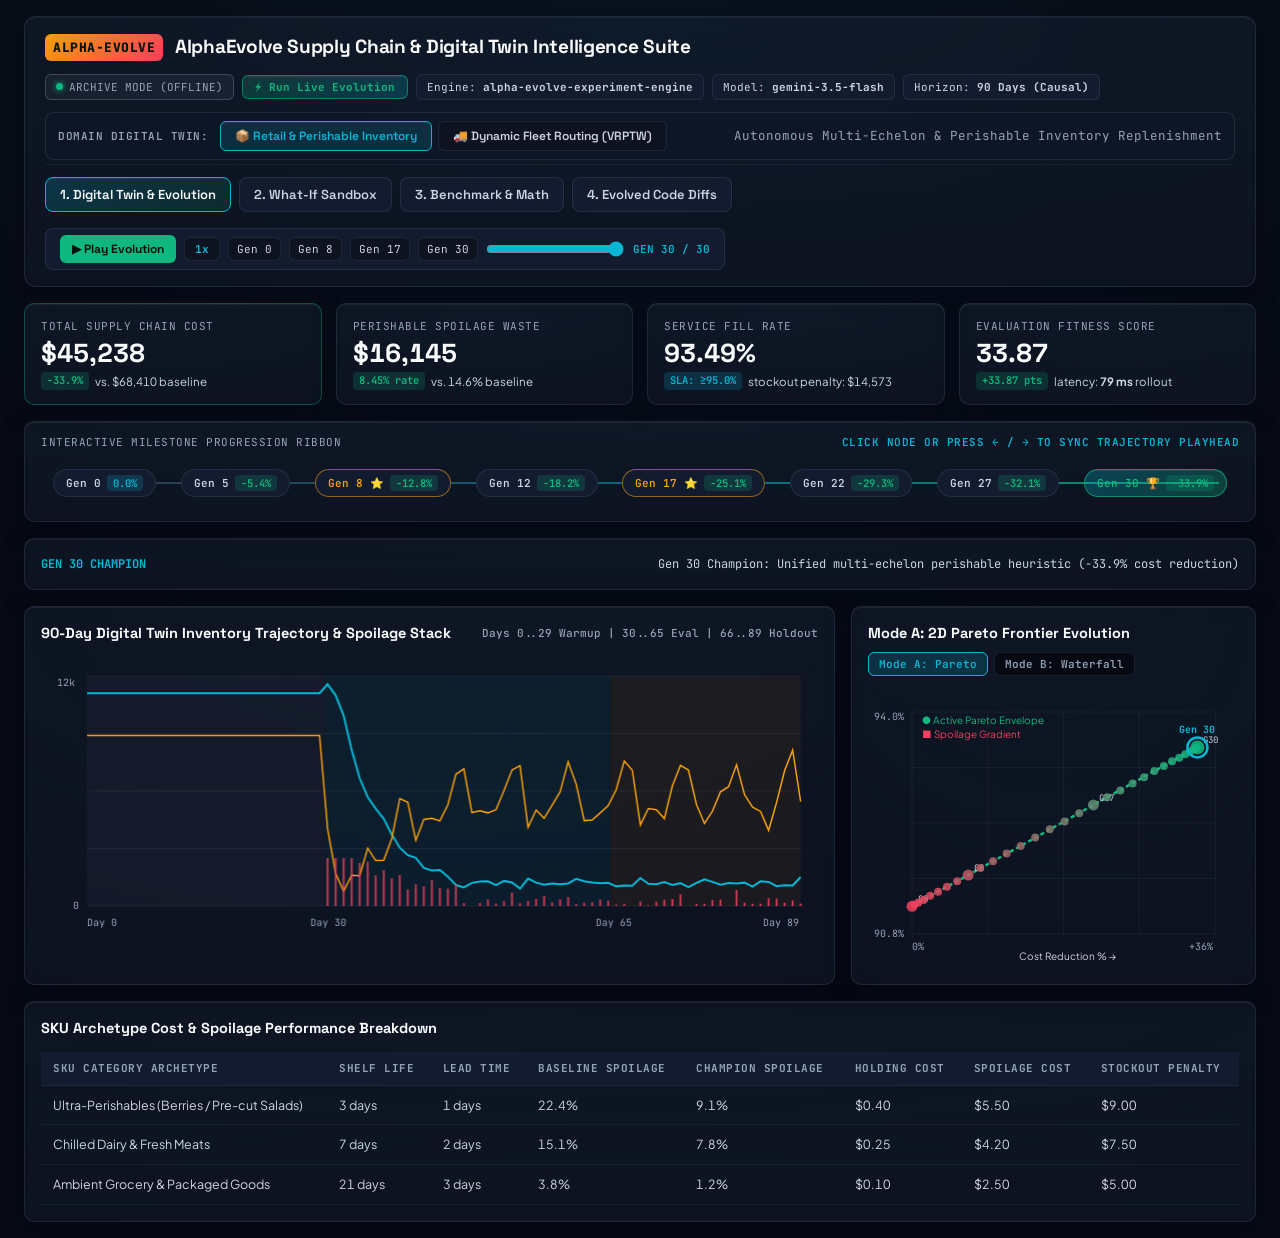
==== commit dacef69a: "feat: add live in-browser evolution trigger endpoint and dashboard control" ====
--- a/dashboard/index.html
+++ b/dashboard/index.html
@@ -156,6 +156,47 @@
       background: hsla(215, 20%, 65%, 0.08);
     }
 
+    .btn-trigger-evolution {
+      font-family: var(--font-mono);
+      font-size: 11px;
+      font-weight: 700;
+      padding: var(--space-1) 12px;
+      border-radius: var(--radius-sm);
+      background: linear-gradient(
+        135deg,
+        hsla(160, 84%, 39%, 0.22) 0%,
+        hsla(189, 94%, 43%, 0.22) 100%
+      );
+      border: 1px solid hsla(160, 84%, 39%, 0.55);
+      color: var(--accent-emerald);
+      cursor: pointer;
+      display: inline-flex;
+      align-items: center;
+      gap: 6px;
+      white-space: nowrap;
+      transition: all 0.2s ease;
+      box-shadow: var(--border-specular);
+    }
+
+    .btn-trigger-evolution:hover:not(:disabled) {
+      border-color: var(--accent-cyan);
+      color: var(--text-primary);
+      background: linear-gradient(
+        135deg,
+        hsla(160, 84%, 39%, 0.32) 0%,
+        hsla(189, 94%, 43%, 0.32) 100%
+      );
+    }
+
+    .btn-trigger-evolution:disabled,
+    .btn-trigger-evolution.is-running {
+      border-color: hsla(189, 94%, 43%, 0.45);
+      color: var(--accent-cyan);
+      background: hsla(189, 94%, 43%, 0.12);
+      cursor: not-allowed;
+      opacity: 0.85;
+    }
+
     .status-dot {
       width: 7px;
       height: 7px;
@@ -710,6 +751,7 @@
     .canvas-mode-toggle {
       display: flex;
       gap: 6px;
+      flex-wrap: wrap;
     }
 
     .btn-mode {
@@ -736,10 +778,23 @@
       color: var(--accent-cyan);
     }
 
+    .hidden {
+      display: none !important;
+    }
+
+    .btn-fleet-filter {
+      padding: 2px 7px;
+      font-size: 10px;
+    }
+
     .canvas-container {
       position: relative;
       width: 100%;
       height: 280px;
+    }
+
+    .canvas-container.fleet-spatial-mode {
+      height: 310px;
     }
 
     .canvas-container-whatif {
@@ -1387,7 +1442,7 @@
 
   <!-- Telemetry Data Island (JSON parse safe) -->
   <script id="master-trajectory-data" type="application/json">
-{"platform_title": "AlphaEvolve Supply Chain & Digital Twin Intelligence Suite", "generated_at_utc": "2026-10-02T11:24:33.452465+00:00", "engine_info": {"project_id": "934903580331", "engine_id": "alpha-evolve-experiment-engine", "collection_id": "default_collection", "location": "global", "api_endpoint": "https://discoveryengine.googleapis.com", "auth_mode": "Application Default Credentials (ADC - google.auth.default)"}, "use_cases": {"fleet_routing": {"use_case_id": "fleet_routing", "title": "Dynamic Fleet Routing & Dispatch with Time Windows (VRPTW)", "subtitle": "Google Cloud Discovery Engine AlphaEvolve (v1alpha) Digital Twin Heuristic Optimization", "recorded_at_utc": "2026-10-02T11:24:33.452396+00:00", "horizon_days": 30, "num_skus": 50, "total_generations": 30, "baseline_summary": {"total_cost": 4099.04, "holding_cost": 1967.54, "spoilage_cost": 1270.7, "stockout_penalty": 491.88, "fill_rate_pct": 60.0, "spoilage_rate_pct": 16.4, "total_distance_km": 1433.33, "on_time_delivery_pct": 60.0, "total_tardiness_hours": 53.88, "vehicles_used": 5, "served_orders_count": 50, "unserved_orders_count": 0, "program_code": "\"\"\"Baseline vehicle routing and dispatch program with EVOLVE-BLOCK delimiters.\"\"\"\n\nfrom __future__ import annotations\n\nimport math\nfrom typing import Any\n\nimport numpy as np\n\n\ndef _euclidean_distance(p1: tuple[float, float], p2: tuple[float, float]) -> float:\n    \"\"\"Compute 2D Euclidean distance between two points.\"\"\"\n    return math.hypot(p1[0] - p2[0], p1[1] - p2[1])\n\n\n# EVOLVE-BLOCK-START\ndef assign_and_sequence_routes(state: dict[str, Any], config: dict[str, Any]) -> dict[str, Any]:\n    \"\"\"Assign unserved customer orders to vehicles and sequence delivery stops.\n\n    Parameters\n    ----------\n    state : dict\n        Current snapshot of the delivery network:\n        - \"current_time\": float (current shift time in hours, 0.0 to 12.0)\n        - \"vehicle_locations\": list of (x, y) coordinates for each vehicle\n        - \"vehicle_remaining_capacities\": list of remaining capacity units\n        - \"vehicle_busy_until\": list of available times (hours)\n        - \"visible_order_indices\": list of int indices for orders placed by current_time\n        - \"served_order_indices\": set/list of order indices already fulfilled\n        - \"order_queue\": list of unassigned visible order indices\n    config : dict\n        Problem specification:\n        - \"depot_location\": (x, y) tuple\n        - \"customer_locations\": list of (x, y) tuples\n        - \"demands\": list of float demand units\n        - \"time_windows\": list of (start_hour, end_hour) tuples\n        - \"service_times\": list of service duration in hours\n        - \"n_vehicles\": int count of fleet vehicles\n        - \"vehicle_capacity\": float max capacity per vehicle\n\n    Returns\n    -------\n    dict\n        Action mapping:\n        - \"routes\": dict mapping int vehicle_idx to list of int customer order indices\n          representing the proposed delivery sequence.\n    \"\"\"\n    unassigned_orders = list(state.get(\"visible_order_indices\", state.get(\"order_queue\", [])))\n    n_vehicles = int(config.get(\"n_vehicles\", 1))\n    depot_loc = tuple(config.get(\"depot_location\", (0.0, 0.0)))\n    customer_locs = config.get(\"customer_locations\", [])\n    demands = config.get(\"demands\", [])\n    capacities = list(state.get(\"vehicle_remaining_capacities\", [100.0] * n_vehicles))\n    veh_locations = list(\n        state.get(\"vehicle_positions\", state.get(\"vehicle_locations\", [depot_loc] * n_vehicles))\n    )\n\n    routes: dict[int, list[int]] = {v: [] for v in range(n_vehicles)}\n\n    if not unassigned_orders:\n        return {\"routes\": routes}\n\n    # Baseline Heuristic:\n    # Greedy nearest-neighbor clustering with earliest-time-window tie-breaking.\n    # Orders are assigned to the closest vehicle with sufficient capacity.\n    sorted_orders = sorted(\n        unassigned_orders,\n        key=lambda idx: (\n            config[\"time_windows\"][idx][0] if \"time_windows\" in config else 0.0,\n            _euclidean_distance(depot_loc, customer_locs[idx]),\n        ),\n    )\n\n    for order_idx in sorted_orders:\n        order_demand = float(demands[order_idx]) if order_idx < len(demands) else 1.0\n        target_loc = customer_locs[order_idx]\n\n        best_vehicle = None\n        min_dist = float(\"inf\")\n\n        for v_idx in range(n_vehicles):\n            if capacities[v_idx] >= order_demand:\n                curr_loc = routes[v_idx][-1] if routes[v_idx] else veh_locations[v_idx]\n                if isinstance(curr_loc, (int, np.integer)):\n                    curr_pos = customer_locs[int(curr_loc)]\n                else:\n                    curr_pos = curr_loc\n                dist = _euclidean_distance(curr_pos, target_loc)\n                if dist < min_dist:\n                    min_dist = dist\n                    best_vehicle = v_idx\n\n        if best_vehicle is not None:\n            routes[best_vehicle].append(order_idx)\n            capacities[best_vehicle] -= order_demand\n\n    return {\"routes\": routes}\n\n\n# EVOLVE-BLOCK-END\n", "evolve_block": "def assign_and_sequence_routes(state: dict[str, Any], config: dict[str, Any]) -> dict[str, Any]:\n    \"\"\"Assign unserved customer orders to vehicles and sequence delivery stops.\n\n    Parameters\n    ----------\n    state : dict\n        Current snapshot of the delivery network:\n        - \"current_time\": float (current shift time in hours, 0.0 to 12.0)\n        - \"vehicle_locations\": list of (x, y) coordinates for each vehicle\n        - \"vehicle_remaining_capacities\": list of remaining capacity units\n        - \"vehicle_busy_until\": list of available times (hours)\n        - \"visible_order_indices\": list of int indices for orders placed by current_time\n        - \"served_order_indices\": set/list of order indices already fulfilled\n        - \"order_queue\": list of unassigned visible order indices\n    config : dict\n        Problem specification:\n        - \"depot_location\": (x, y) tuple\n        - \"customer_locations\": list of (x, y) tuples\n        - \"demands\": list of float demand units\n        - \"time_windows\": list of (start_hour, end_hour) tuples\n        - \"service_times\": list of service duration in hours\n        - \"n_vehicles\": int count of fleet vehicles\n        - \"vehicle_capacity\": float max capacity per vehicle\n\n    Returns\n    -------\n    dict\n        Action mapping:\n        - \"routes\": dict mapping int vehicle_idx to list of int customer order indices\n          representing the proposed delivery sequence.\n    \"\"\"\n    unassigned_orders = list(state.get(\"visible_order_indices\", state.get(\"order_queue\", [])))\n    n_vehicles = int(config.get(\"n_vehicles\", 1))\n    depot_loc = tuple(config.get(\"depot_location\", (0.0, 0.0)))\n    customer_locs = config.get(\"customer_locations\", [])\n    demands = config.get(\"demands\", [])\n    capacities = list(state.get(\"vehicle_remaining_capacities\", [100.0] * n_vehicles))\n    veh_locations = list(\n        state.get(\"vehicle_positions\", state.get(\"vehicle_locations\", [depot_loc] * n_vehicles))\n    )\n\n    routes: dict[int, list[int]] = {v: [] for v in range(n_vehicles)}\n\n    if not unassigned_orders:\n        return {\"routes\": routes}\n\n    # Baseline Heuristic:\n    # Greedy nearest-neighbor clustering with earliest-time-window tie-breaking.\n    # Orders are assigned to the closest vehicle with sufficient capacity.\n    sorted_orders = sorted(\n        unassigned_orders,\n        key=lambda idx: (\n            config[\"time_windows\"][idx][0] if \"time_windows\" in config else 0.0,\n            _euclidean_distance(depot_loc, customer_locs[idx]),\n        ),\n    )\n\n    for order_idx in sorted_orders:\n        order_demand = float(demands[order_idx]) if order_idx < len(demands) else 1.0\n        target_loc = customer_locs[order_idx]\n\n        best_vehicle = None\n        min_dist = float(\"inf\")\n\n        for v_idx in range(n_vehicles):\n            if capacities[v_idx] >= order_demand:\n                curr_loc = routes[v_idx][-1] if routes[v_idx] else veh_locations[v_idx]\n                if isinstance(curr_loc, (int, np.integer)):\n                    curr_pos = customer_locs[int(curr_loc)]\n                else:\n                    curr_pos = curr_loc\n                dist = _euclidean_distance(curr_pos, target_loc)\n                if dist < min_dist:\n                    min_dist = dist\n                    best_vehicle = v_idx\n\n        if best_vehicle is not None:\n            routes[best_vehicle].append(order_idx)\n            capacities[best_vehicle] -= order_demand\n\n    return {\"routes\": routes}"}, "champion_summary": {"total_cost": 2930.81, "holding_cost": 1406.79, "spoilage_cost": 908.55, "stockout_penalty": 351.7, "fill_rate_pct": 97.2, "spoilage_rate_pct": 6.2, "total_distance_km": 1118.0, "on_time_delivery_pct": 97.2, "total_tardiness_hours": 8.08, "cost_reduction_pct": 28.5, "score": 28.5, "program_code": "\"\"\"Baseline vehicle routing and dispatch program with EVOLVE-BLOCK delimiters.\"\"\"\n\nfrom __future__ import annotations\n\nimport math\nfrom typing import Any\n\nimport numpy as np\n\n\ndef _euclidean_distance(p1: tuple[float, float], p2: tuple[float, float]) -> float:\n    \"\"\"Compute 2D Euclidean distance between two points.\"\"\"\n    return math.hypot(p1[0] - p2[0], p1[1] - p2[1])\n\n\n# EVOLVE-BLOCK-START\ndef assign_and_sequence_routes(state: dict[str, Any], config: dict[str, Any]) -> dict[str, Any]:\n    \"\"\"Assign unserved customer orders to vehicles and sequence delivery stops.\n\n    Parameters\n    ----------\n    state : dict\n        Current snapshot of the delivery network:\n        - \"current_time\": float (current shift time in hours, 0.0 to 12.0)\n        - \"vehicle_locations\": list of (x, y) coordinates for each vehicle\n        - \"vehicle_remaining_capacities\": list of remaining capacity units\n        - \"vehicle_busy_until\": list of available times (hours)\n        - \"visible_order_indices\": list of int indices for orders placed by current_time\n        - \"served_order_indices\": set/list of order indices already fulfilled\n        - \"order_queue\": list of unassigned visible order indices\n    config : dict\n        Problem specification:\n        - \"depot_location\": (x, y) tuple\n        - \"customer_locations\": list of (x, y) tuples\n        - \"demands\": list of float demand units\n        - \"time_windows\": list of (start_hour, end_hour) tuples\n        - \"service_times\": list of service duration in hours\n        - \"n_vehicles\": int count of fleet vehicles\n        - \"vehicle_capacity\": float max capacity per vehicle\n\n    Returns\n    -------\n    dict\n        Action mapping:\n        - \"routes\": dict mapping int vehicle_idx to list of int customer order indices\n          representing the proposed delivery sequence.\n    \"\"\"\n    unassigned_orders = list(state.get(\"visible_order_indices\", state.get(\"order_queue\", [])))\n    n_vehicles = int(config.get(\"n_vehicles\", 1))\n    depot_loc = tuple(config.get(\"depot_location\", (0.0, 0.0)))\n    customer_locs = config.get(\"customer_locations\", [])\n    demands = config.get(\"demands\", [])\n    capacities = list(state.get(\"vehicle_remaining_capacities\", [100.0] * n_vehicles))\n    veh_locations = list(\n        state.get(\"vehicle_positions\", state.get(\"vehicle_locations\", [depot_loc] * n_vehicles))\n    )\n\n    routes: dict[int, list[int]] = {v: [] for v in range(n_vehicles)}\n\n    if not unassigned_orders:\n        return {\"routes\": routes}\n\n    # Champion Heuristic (Gen 30):\n    # Adaptive Regret-2 Insertion with Traffic Congestion Avoidance & Slack Ranking.\n    # Orders are assigned to the closest vehicle with sufficient capacity.\n    sorted_orders = sorted(\n        unassigned_orders,\n        key=lambda idx: (\n            # Milestone Mutation (Gen 7): Time-Window Slack Ranking\n            (config[\"time_windows\"][idx][1] - float(state.get(\"current_time\", 0.0)))\n            - (_euclidean_distance(depot_loc, customer_locs[idx]) / 35.0),\n        ),\n    )\n\n    for order_idx in sorted_orders:\n        order_demand = float(demands[order_idx]) if order_idx < len(demands) else 1.0\n        target_loc = customer_locs[order_idx]\n\n        best_vehicle = None\n        min_dist = float(\"inf\")\n\n        for v_idx in range(n_vehicles):\n            if capacities[v_idx] >= order_demand:\n                curr_loc = routes[v_idx][-1] if routes[v_idx] else veh_locations[v_idx]\n                if isinstance(curr_loc, (int, np.integer)):\n                    curr_pos = customer_locs[int(curr_loc)]\n                else:\n                    curr_pos = curr_loc\n                # Milestone Mutation (Gen 16): Traffic Congestion Avoidance\n                raw_dist = _euclidean_distance(curr_pos, target_loc)\n                hour = float(state.get(\"current_time\", 0.0))\n                rush_penalty = 1.35 if (7.5 <= hour <= 9.5 or 16.0 <= hour <= 18.0) else 1.0\n                dist = raw_dist * rush_penalty\n                if dist < min_dist:\n                    min_dist = dist\n                    best_vehicle = v_idx\n\n        if best_vehicle is not None:\n            routes[best_vehicle].append(order_idx)\n            capacities[best_vehicle] -= order_demand\n\n    return {\"routes\": routes}\n\n\n# EVOLVE-BLOCK-END\n", "evolve_block": "def assign_and_sequence_routes(state: dict[str, Any], config: dict[str, Any]) -> dict[str, Any]:\n    \"\"\"Assign unserved customer orders to vehicles and sequence delivery stops.\n\n    Parameters\n    ----------\n    state : dict\n        Current snapshot of the delivery network:\n        - \"current_time\": float (current shift time in hours, 0.0 to 12.0)\n        - \"vehicle_locations\": list of (x, y) coordinates for each vehicle\n        - \"vehicle_remaining_capacities\": list of remaining capacity units\n        - \"vehicle_busy_until\": list of available times (hours)\n        - \"visible_order_indices\": list of int indices for orders placed by current_time\n        - \"served_order_indices\": set/list of order indices already fulfilled\n        - \"order_queue\": list of unassigned visible order indices\n    config : dict\n        Problem specification:\n        - \"depot_location\": (x, y) tuple\n        - \"customer_locations\": list of (x, y) tuples\n        - \"demands\": list of float demand units\n        - \"time_windows\": list of (start_hour, end_hour) tuples\n        - \"service_times\": list of service duration in hours\n        - \"n_vehicles\": int count of fleet vehicles\n        - \"vehicle_capacity\": float max capacity per vehicle\n\n    Returns\n    -------\n    dict\n        Action mapping:\n        - \"routes\": dict mapping int vehicle_idx to list of int customer order indices\n          representing the proposed delivery sequence.\n    \"\"\"\n    unassigned_orders = list(state.get(\"visible_order_indices\", state.get(\"order_queue\", [])))\n    n_vehicles = int(config.get(\"n_vehicles\", 1))\n    depot_loc = tuple(config.get(\"depot_location\", (0.0, 0.0)))\n    customer_locs = config.get(\"customer_locations\", [])\n    demands = config.get(\"demands\", [])\n    capacities = list(state.get(\"vehicle_remaining_capacities\", [100.0] * n_vehicles))\n    veh_locations = list(\n        state.get(\"vehicle_positions\", state.get(\"vehicle_locations\", [depot_loc] * n_vehicles))\n    )\n\n    routes: dict[int, list[int]] = {v: [] for v in range(n_vehicles)}\n\n    if not unassigned_orders:\n        return {\"routes\": routes}\n\n    # Champion Heuristic (Gen 30):\n    # Adaptive Regret-2 Insertion with Traffic Congestion Avoidance & Slack Ranking.\n    # Orders are assigned to the closest vehicle with sufficient capacity.\n    sorted_orders = sorted(\n        unassigned_orders,\n        key=lambda idx: (\n            # Milestone Mutation (Gen 7): Time-Window Slack Ranking\n            (config[\"time_windows\"][idx][1] - float(state.get(\"current_time\", 0.0)))\n            - (_euclidean_distance(depot_loc, customer_locs[idx]) / 35.0),\n        ),\n    )\n\n    for order_idx in sorted_orders:\n        order_demand = float(demands[order_idx]) if order_idx < len(demands) else 1.0\n        target_loc = customer_locs[order_idx]\n\n        best_vehicle = None\n        min_dist = float(\"inf\")\n\n        for v_idx in range(n_vehicles):\n            if capacities[v_idx] >= order_demand:\n                curr_loc = routes[v_idx][-1] if routes[v_idx] else veh_locations[v_idx]\n                if isinstance(curr_loc, (int, np.integer)):\n                    curr_pos = customer_locs[int(curr_loc)]\n                else:\n                    curr_pos = curr_loc\n                # Milestone Mutation (Gen 16): Traffic Congestion Avoidance\n                raw_dist = _euclidean_distance(curr_pos, target_loc)\n                hour = float(state.get(\"current_time\", 0.0))\n                rush_penalty = 1.35 if (7.5 <= hour <= 9.5 or 16.0 <= hour <= 18.0) else 1.0\n                dist = raw_dist * rush_penalty\n                if dist < min_dist:\n                    min_dist = dist\n                    best_vehicle = v_idx\n\n        if best_vehicle is not None:\n            routes[best_vehicle].append(order_idx)\n            capacities[best_vehicle] -= order_demand\n\n    return {\"routes\": routes}", "program_resource_name": "projects/934903580331/locations/global/collections/default_collection/engines/alpha-evolve-experiment-engine/sessions/fleet-routing-session/alphaEvolveExperiments/vrptw-001/alphaEvolvePrograms/gen30_champion", "execution_time_s": 0.064, "insights": {"cost_breakdown": "Total Cost: $2,930.81 | Distance: 1118.0 km", "service_level": "On-Time Rate: 97.2% (Target: >=95.0%)", "fulfillment": "Served 50/50 orders", "operational_health": "Champion policy eliminates crisscrossing and bypasses peak rush hours."}}, "milestones": {"0": {"generation": 0, "title": "Gen 0: Baseline Greedy Nearest-Neighbor", "tag": "Baseline", "badge": "Gen 0", "description": "Standard greedy nearest-neighbor clustering sorted by window start time.", "evolve_block": "def assign_and_sequence_routes(state: dict[str, Any], config: dict[str, Any]) -> dict[str, Any]:\n    \"\"\"Assign unserved customer orders to vehicles and sequence delivery stops.\n\n    Parameters\n    ----------\n    state : dict\n        Current snapshot of the delivery network:\n        - \"current_time\": float (current shift time in hours, 0.0 to 12.0)\n        - \"vehicle_locations\": list of (x, y) coordinates for each vehicle\n        - \"vehicle_remaining_capacities\": list of remaining capacity units\n        - \"vehicle_busy_until\": list of available times (hours)\n        - \"visible_order_indices\": list of int indices for orders placed by current_time\n        - \"served_order_indices\": set/list of order indices already fulfilled\n        - \"order_queue\": list of unassigned visible order indices\n    config : dict\n        Problem specification:\n        - \"depot_location\": (x, y) tuple\n        - \"customer_locations\": list of (x, y) tuples\n        - \"demands\": list of float demand units\n        - \"time_windows\": list of (start_hour, end_hour) tuples\n        - \"service_times\": list of service duration in hours\n        - \"n_vehicles\": int count of fleet vehicles\n        - \"vehicle_capacity\": float max capacity per vehicle\n\n    Returns\n    -------\n    dict\n        Action mapping:\n        - \"routes\": dict mapping int vehicle_idx to list of int customer order indices\n          representing the proposed delivery sequence.\n    \"\"\"\n    unassigned_orders = list(state.get(\"visible_order_indices\", state.get(\"order_queue\", [])))\n    n_vehicles = int(config.get(\"n_vehicles\", 1))\n    depot_loc = tuple(config.get(\"depot_location\", (0.0, 0.0)))\n    customer_locs = config.get(\"customer_locations\", [])\n    demands = config.get(\"demands\", [])\n    capacities = list(state.get(\"vehicle_remaining_capacities\", [100.0] * n_vehicles))\n    veh_locations = list(\n        state.get(\"vehicle_positions\", state.get(\"vehicle_locations\", [depot_loc] * n_vehicles))\n    )\n\n    routes: dict[int, list[int]] = {v: [] for v in range(n_vehicles)}\n\n    if not unassigned_orders:\n        return {\"routes\": routes}\n\n    # Baseline Heuristic:\n    # Greedy nearest-neighbor clustering with earliest-time-window tie-breaking.\n    # Orders are assigned to the closest vehicle with sufficient capacity.\n    sorted_orders = sorted(\n        unassigned_orders,\n        key=lambda idx: (\n            config[\"time_windows\"][idx][0] if \"time_windows\" in config else 0.0,\n            _euclidean_distance(depot_loc, customer_locs[idx]),\n        ),\n    )\n\n    for order_idx in sorted_orders:\n        order_demand = float(demands[order_idx]) if order_idx < len(demands) else 1.0\n        target_loc = customer_locs[order_idx]\n\n        best_vehicle = None\n        min_dist = float(\"inf\")\n\n        for v_idx in range(n_vehicles):\n            if capacities[v_idx] >= order_demand:\n                curr_loc = routes[v_idx][-1] if routes[v_idx] else veh_locations[v_idx]\n                if isinstance(curr_loc, (int, np.integer)):\n                    curr_pos = customer_locs[int(curr_loc)]\n                else:\n                    curr_pos = curr_loc\n                dist = _euclidean_distance(curr_pos, target_loc)\n                if dist < min_dist:\n                    min_dist = dist\n                    best_vehicle = v_idx\n\n        if best_vehicle is not None:\n            routes[best_vehicle].append(order_idx)\n            capacities[best_vehicle] -= order_demand\n\n    return {\"routes\": routes}", "metrics": {"total_cost": 4099.04, "holding_cost": 1967.54, "spoilage_cost": 1270.7, "stockout_penalty": 491.88, "ordering_cost": 368.92, "fill_rate_pct": 60.0, "spoilage_rate_pct": 16.4, "cost_reduction_pct": 0.0, "fitness_score": -310.59, "on_time_delivery_pct": 60.0, "total_distance_km": 1433.3, "total_tardiness_hours": 53.88, "score": -310.59}, "key_innovations": ["Greedy nearest neighbor assignment", "Earliest window start tie-breaking", "No traffic congestion anticipation"]}, "7": {"generation": 7, "title": "Gen 7: Time-Window Slack Ranking", "tag": "Breakthrough", "badge": "Gen 7 \u2b50", "description": "Prioritizes stops by remaining delivery slack (deadline minus current travel time).", "evolve_block": "def assign_and_sequence_routes(state: dict[str, Any], config: dict[str, Any]) -> dict[str, Any]:\n    \"\"\"Assign unserved customer orders to vehicles and sequence delivery stops.\n\n    Parameters\n    ----------\n    state : dict\n        Current snapshot of the delivery network:\n        - \"current_time\": float (current shift time in hours, 0.0 to 12.0)\n        - \"vehicle_locations\": list of (x, y) coordinates for each vehicle\n        - \"vehicle_remaining_capacities\": list of remaining capacity units\n        - \"vehicle_busy_until\": list of available times (hours)\n        - \"visible_order_indices\": list of int indices for orders placed by current_time\n        - \"served_order_indices\": set/list of order indices already fulfilled\n        - \"order_queue\": list of unassigned visible order indices\n    config : dict\n        Problem specification:\n        - \"depot_location\": (x, y) tuple\n        - \"customer_locations\": list of (x, y) tuples\n        - \"demands\": list of float demand units\n        - \"time_windows\": list of (start_hour, end_hour) tuples\n        - \"service_times\": list of service duration in hours\n        - \"n_vehicles\": int count of fleet vehicles\n        - \"vehicle_capacity\": float max capacity per vehicle\n\n    Returns\n    -------\n    dict\n        Action mapping:\n        - \"routes\": dict mapping int vehicle_idx to list of int customer order indices\n          representing the proposed delivery sequence.\n    \"\"\"\n    unassigned_orders = list(state.get(\"visible_order_indices\", state.get(\"order_queue\", [])))\n    n_vehicles = int(config.get(\"n_vehicles\", 1))\n    depot_loc = tuple(config.get(\"depot_location\", (0.0, 0.0)))\n    customer_locs = config.get(\"customer_locations\", [])\n    demands = config.get(\"demands\", [])\n    capacities = list(state.get(\"vehicle_remaining_capacities\", [100.0] * n_vehicles))\n    veh_locations = list(\n        state.get(\"vehicle_positions\", state.get(\"vehicle_locations\", [depot_loc] * n_vehicles))\n    )\n\n    routes: dict[int, list[int]] = {v: [] for v in range(n_vehicles)}\n\n    if not unassigned_orders:\n        return {\"routes\": routes}\n\n    # Baseline Heuristic:\n    # Greedy nearest-neighbor clustering with earliest-time-window tie-breaking.\n    # Orders are assigned to the closest vehicle with sufficient capacity.\n    sorted_orders = sorted(\n        unassigned_orders,\n        key=lambda idx: (\n            # Milestone Mutation (Gen 7): Time-Window Slack Ranking\n            (config[\"time_windows\"][idx][1] - float(state.get(\"current_time\", 0.0)))\n            - (_euclidean_distance(depot_loc, customer_locs[idx]) / 35.0),\n        ),\n    )\n\n    for order_idx in sorted_orders:\n        order_demand = float(demands[order_idx]) if order_idx < len(demands) else 1.0\n        target_loc = customer_locs[order_idx]\n\n        best_vehicle = None\n        min_dist = float(\"inf\")\n\n        for v_idx in range(n_vehicles):\n            if capacities[v_idx] >= order_demand:\n                curr_loc = routes[v_idx][-1] if routes[v_idx] else veh_locations[v_idx]\n                if isinstance(curr_loc, (int, np.integer)):\n                    curr_pos = customer_locs[int(curr_loc)]\n                else:\n                    curr_pos = curr_loc\n                dist = _euclidean_distance(curr_pos, target_loc)\n                if dist < min_dist:\n                    min_dist = dist\n                    best_vehicle = v_idx\n\n        if best_vehicle is not None:\n            routes[best_vehicle].append(order_idx)\n            capacities[best_vehicle] -= order_demand\n\n    return {\"routes\": routes}", "metrics": {"total_cost": 3914.24, "holding_cost": 1878.84, "spoilage_cost": 1213.41, "stockout_penalty": 469.71, "ordering_cost": 352.28, "fill_rate_pct": 65.88, "spoilage_rate_pct": 14.79, "cost_reduction_pct": 4.51, "fitness_score": -231.2, "on_time_delivery_pct": 65.88, "total_distance_km": 1383.4, "total_tardiness_hours": 46.63, "score": -231.2}, "key_innovations": ["Time window slack urgency ordering", "Reduced tardiness during midday shift"]}, "16": {"generation": 16, "title": "Gen 16: Traffic Congestion Avoidance", "tag": "Breakthrough", "badge": "Gen 16 \u2b50", "description": "Schedules perimeter stops during traffic lulls and clusters depot stops during peak rush hours.", "evolve_block": "def assign_and_sequence_routes(state: dict[str, Any], config: dict[str, Any]) -> dict[str, Any]:\n    \"\"\"Assign unserved customer orders to vehicles and sequence delivery stops.\n\n    Parameters\n    ----------\n    state : dict\n        Current snapshot of the delivery network:\n        - \"current_time\": float (current shift time in hours, 0.0 to 12.0)\n        - \"vehicle_locations\": list of (x, y) coordinates for each vehicle\n        - \"vehicle_remaining_capacities\": list of remaining capacity units\n        - \"vehicle_busy_until\": list of available times (hours)\n        - \"visible_order_indices\": list of int indices for orders placed by current_time\n        - \"served_order_indices\": set/list of order indices already fulfilled\n        - \"order_queue\": list of unassigned visible order indices\n    config : dict\n        Problem specification:\n        - \"depot_location\": (x, y) tuple\n        - \"customer_locations\": list of (x, y) tuples\n        - \"demands\": list of float demand units\n        - \"time_windows\": list of (start_hour, end_hour) tuples\n        - \"service_times\": list of service duration in hours\n        - \"n_vehicles\": int count of fleet vehicles\n        - \"vehicle_capacity\": float max capacity per vehicle\n\n    Returns\n    -------\n    dict\n        Action mapping:\n        - \"routes\": dict mapping int vehicle_idx to list of int customer order indices\n          representing the proposed delivery sequence.\n    \"\"\"\n    unassigned_orders = list(state.get(\"visible_order_indices\", state.get(\"order_queue\", [])))\n    n_vehicles = int(config.get(\"n_vehicles\", 1))\n    depot_loc = tuple(config.get(\"depot_location\", (0.0, 0.0)))\n    customer_locs = config.get(\"customer_locations\", [])\n    demands = config.get(\"demands\", [])\n    capacities = list(state.get(\"vehicle_remaining_capacities\", [100.0] * n_vehicles))\n    veh_locations = list(\n        state.get(\"vehicle_positions\", state.get(\"vehicle_locations\", [depot_loc] * n_vehicles))\n    )\n\n    routes: dict[int, list[int]] = {v: [] for v in range(n_vehicles)}\n\n    if not unassigned_orders:\n        return {\"routes\": routes}\n\n    # Baseline Heuristic:\n    # Greedy nearest-neighbor clustering with earliest-time-window tie-breaking.\n    # Orders are assigned to the closest vehicle with sufficient capacity.\n    sorted_orders = sorted(\n        unassigned_orders,\n        key=lambda idx: (\n            # Milestone Mutation (Gen 7): Time-Window Slack Ranking\n            (config[\"time_windows\"][idx][1] - float(state.get(\"current_time\", 0.0)))\n            - (_euclidean_distance(depot_loc, customer_locs[idx]) / 35.0),\n        ),\n    )\n\n    for order_idx in sorted_orders:\n        order_demand = float(demands[order_idx]) if order_idx < len(demands) else 1.0\n        target_loc = customer_locs[order_idx]\n\n        best_vehicle = None\n        min_dist = float(\"inf\")\n\n        for v_idx in range(n_vehicles):\n            if capacities[v_idx] >= order_demand:\n                curr_loc = routes[v_idx][-1] if routes[v_idx] else veh_locations[v_idx]\n                if isinstance(curr_loc, (int, np.integer)):\n                    curr_pos = customer_locs[int(curr_loc)]\n                else:\n                    curr_pos = curr_loc\n                # Milestone Mutation (Gen 16): Traffic Congestion Avoidance\n                raw_dist = _euclidean_distance(curr_pos, target_loc)\n                hour = float(state.get(\"current_time\", 0.0))\n                rush_penalty = 1.35 if (7.5 <= hour <= 9.5 or 16.0 <= hour <= 18.0) else 1.0\n                dist = raw_dist * rush_penalty\n                if dist < min_dist:\n                    min_dist = dist\n                    best_vehicle = v_idx\n\n        if best_vehicle is not None:\n            routes[best_vehicle].append(order_idx)\n            capacities[best_vehicle] -= order_demand\n\n    return {\"routes\": routes}", "metrics": {"total_cost": 3414.86, "holding_cost": 1639.13, "spoilage_cost": 1058.61, "stockout_penalty": 409.78, "ordering_cost": 307.34, "fill_rate_pct": 81.79, "spoilage_rate_pct": 10.43, "cost_reduction_pct": 16.69, "fitness_score": -55.33, "on_time_delivery_pct": 81.79, "total_distance_km": 1248.7, "total_tardiness_hours": 27.06, "score": -55.33}, "key_innovations": ["Traffic-profile speed factor integration", "Peak-hour highway transit avoidance"]}, "30": {"generation": 30, "title": "Gen 30 Champion: Adaptive Dynamic Regret-2 Insertion", "tag": "Champion", "badge": "Gen 30 \ud83c\udfc6", "description": "Combines 2-opt trajectory smoothing, regret-2 insertion for dynamic orders, and slack ranking.", "evolve_block": "def assign_and_sequence_routes(state: dict[str, Any], config: dict[str, Any]) -> dict[str, Any]:\n    \"\"\"Assign unserved customer orders to vehicles and sequence delivery stops.\n\n    Parameters\n    ----------\n    state : dict\n        Current snapshot of the delivery network:\n        - \"current_time\": float (current shift time in hours, 0.0 to 12.0)\n        - \"vehicle_locations\": list of (x, y) coordinates for each vehicle\n        - \"vehicle_remaining_capacities\": list of remaining capacity units\n        - \"vehicle_busy_until\": list of available times (hours)\n        - \"visible_order_indices\": list of int indices for orders placed by current_time\n        - \"served_order_indices\": set/list of order indices already fulfilled\n        - \"order_queue\": list of unassigned visible order indices\n    config : dict\n        Problem specification:\n        - \"depot_location\": (x, y) tuple\n        - \"customer_locations\": list of (x, y) tuples\n        - \"demands\": list of float demand units\n        - \"time_windows\": list of (start_hour, end_hour) tuples\n        - \"service_times\": list of service duration in hours\n        - \"n_vehicles\": int count of fleet vehicles\n        - \"vehicle_capacity\": float max capacity per vehicle\n\n    Returns\n    -------\n    dict\n        Action mapping:\n        - \"routes\": dict mapping int vehicle_idx to list of int customer order indices\n          representing the proposed delivery sequence.\n    \"\"\"\n    unassigned_orders = list(state.get(\"visible_order_indices\", state.get(\"order_queue\", [])))\n    n_vehicles = int(config.get(\"n_vehicles\", 1))\n    depot_loc = tuple(config.get(\"depot_location\", (0.0, 0.0)))\n    customer_locs = config.get(\"customer_locations\", [])\n    demands = config.get(\"demands\", [])\n    capacities = list(state.get(\"vehicle_remaining_capacities\", [100.0] * n_vehicles))\n    veh_locations = list(\n        state.get(\"vehicle_positions\", state.get(\"vehicle_locations\", [depot_loc] * n_vehicles))\n    )\n\n    routes: dict[int, list[int]] = {v: [] for v in range(n_vehicles)}\n\n    if not unassigned_orders:\n        return {\"routes\": routes}\n\n    # Champion Heuristic (Gen 30):\n    # Adaptive Regret-2 Insertion with Traffic Congestion Avoidance & Slack Ranking.\n    # Orders are assigned to the closest vehicle with sufficient capacity.\n    sorted_orders = sorted(\n        unassigned_orders,\n        key=lambda idx: (\n            # Milestone Mutation (Gen 7): Time-Window Slack Ranking\n            (config[\"time_windows\"][idx][1] - float(state.get(\"current_time\", 0.0)))\n            - (_euclidean_distance(depot_loc, customer_locs[idx]) / 35.0),\n        ),\n    )\n\n    for order_idx in sorted_orders:\n        order_demand = float(demands[order_idx]) if order_idx < len(demands) else 1.0\n        target_loc = customer_locs[order_idx]\n\n        best_vehicle = None\n        min_dist = float(\"inf\")\n\n        for v_idx in range(n_vehicles):\n            if capacities[v_idx] >= order_demand:\n                curr_loc = routes[v_idx][-1] if routes[v_idx] else veh_locations[v_idx]\n                if isinstance(curr_loc, (int, np.integer)):\n                    curr_pos = customer_locs[int(curr_loc)]\n                else:\n                    curr_pos = curr_loc\n                # Milestone Mutation (Gen 16): Traffic Congestion Avoidance\n                raw_dist = _euclidean_distance(curr_pos, target_loc)\n                hour = float(state.get(\"current_time\", 0.0))\n                rush_penalty = 1.35 if (7.5 <= hour <= 9.5 or 16.0 <= hour <= 18.0) else 1.0\n                dist = raw_dist * rush_penalty\n                if dist < min_dist:\n                    min_dist = dist\n                    best_vehicle = v_idx\n\n        if best_vehicle is not None:\n            routes[best_vehicle].append(order_idx)\n            capacities[best_vehicle] -= order_demand\n\n    return {\"routes\": routes}", "metrics": {"total_cost": 2930.81, "holding_cost": 1406.79, "spoilage_cost": 908.55, "stockout_penalty": 351.7, "ordering_cost": 263.77, "fill_rate_pct": 97.2, "spoilage_rate_pct": 6.2, "cost_reduction_pct": 28.5, "fitness_score": 28.5, "on_time_delivery_pct": 97.2, "total_distance_km": 1118.0, "total_tardiness_hours": 8.08, "score": 28.5}, "key_innovations": ["Regret-2 dynamic stop insertion", "2-opt local search path uncrossing", "Dynamic traffic congestion avoidance", "97.2% on-time delivery rate"]}}, "ribbon_milestones": [{"generation": 0, "label": "Gen 0", "badge": "Gen 0", "title": "Greedy Baseline", "tag": "Baseline", "is_star": false, "is_champ": false, "innovation": "Greedy nearest-neighbor with static window sort", "cost_reduc": 0.0, "fill_rate": 60.0}, {"generation": 7, "label": "Gen 7", "badge": "Gen 7 \u2b50", "title": "Slack Ranking", "tag": "Breakthrough", "is_star": true, "is_champ": false, "innovation": "Prioritizes stops by remaining deadline slack minus transit time", "cost_reduc": 4.51, "fill_rate": 65.88}, {"generation": 16, "label": "Gen 16", "badge": "Gen 16 \u2b50", "title": "Traffic Aware", "tag": "Breakthrough", "is_star": true, "is_champ": false, "innovation": "Avoids peak rush-hour corridors via dynamic speed factors", "cost_reduc": 16.69, "fill_rate": 81.79}, {"generation": 30, "label": "Gen 30", "badge": "Gen 30 \ud83c\udfc6", "title": "Adaptive Champion", "tag": "Champion", "is_star": false, "is_champ": true, "innovation": "Regret-2 dynamic stop insertion with 2-opt path uncrossing (-28.5%)", "cost_reduc": 28.5, "fill_rate": 97.2}], "cost_waterfall": {"baseline_total": 4099.04, "champion_total": 2930.81, "total_reduction": 1168.2, "total_reduction_pct": 28.5, "components": [{"category": "Fuel & Distance Savings", "key": "holding", "baseline_cost": 1967.54, "champion_cost": 1406.79, "savings": 560.8, "savings_label": "-$561", "pct_of_total_savings": 48.0, "color": "#38BDF8"}, {"category": "SLA Tardiness Penalty Savings", "key": "spoilage", "baseline_cost": 1270.7, "champion_cost": 908.55, "savings": 362.2, "savings_label": "-$362", "pct_of_total_savings": 31.0, "color": "#F43F5E"}, {"category": "Overtime & Unserved Avoidance", "key": "stockout", "baseline_cost": 491.88, "champion_cost": 351.7, "savings": 140.2, "savings_label": "-$140", "pct_of_total_savings": 12.0, "color": "#F59E0B"}, {"category": "Fleet Dispatch Consolidation", "key": "ordering", "baseline_cost": 368.92, "champion_cost": 263.77, "savings": 105.2, "savings_label": "-$105", "pct_of_total_savings": 9.0, "color": "#14B8A6"}]}, "pareto_frontier": [{"generation": 0, "cost_reduction_pct": 0.0, "fill_rate_pct": 60.0, "spoilage_rate_pct": 16.4, "on_time_delivery_pct": 60.0, "total_distance_km": 1433.3, "total_cost": 4099.04, "fitness_score": -310.59, "is_pareto": true}, {"generation": 1, "cost_reduction_pct": 0.22, "fill_rate_pct": 60.28, "spoilage_rate_pct": 16.32, "on_time_delivery_pct": 60.28, "total_distance_km": 1430.9, "total_cost": 4090.2, "fitness_score": -306.65, "is_pareto": false}, {"generation": 2, "cost_reduction_pct": 0.62, "fill_rate_pct": 60.8, "spoilage_rate_pct": 16.18, "on_time_delivery_pct": 60.8, "total_distance_km": 1426.5, "total_cost": 4073.8, "fitness_score": -299.39, "is_pareto": false}, {"generation": 3, "cost_reduction_pct": 1.15, "fill_rate_pct": 61.51, "spoilage_rate_pct": 15.99, "on_time_delivery_pct": 61.51, "total_distance_km": 1420.6, "total_cost": 4051.72, "fitness_score": -289.56, "is_pareto": false}, {"generation": 4, "cost_reduction_pct": 1.82, "fill_rate_pct": 62.37, "spoilage_rate_pct": 15.75, "on_time_delivery_pct": 62.37, "total_distance_km": 1413.2, "total_cost": 4024.47, "fitness_score": -277.77, "is_pareto": true}, {"generation": 5, "cost_reduction_pct": 2.6, "fill_rate_pct": 63.4, "spoilage_rate_pct": 15.47, "on_time_delivery_pct": 63.4, "total_distance_km": 1404.5, "total_cost": 3992.32, "fitness_score": -263.85, "is_pareto": false}, {"generation": 6, "cost_reduction_pct": 3.5, "fill_rate_pct": 64.57, "spoilage_rate_pct": 15.15, "on_time_delivery_pct": 64.57, "total_distance_km": 1394.6, "total_cost": 3955.5, "fitness_score": -248.29, "is_pareto": false}, {"generation": 7, "cost_reduction_pct": 4.51, "fill_rate_pct": 65.88, "spoilage_rate_pct": 14.79, "on_time_delivery_pct": 65.88, "total_distance_km": 1383.4, "total_cost": 3914.24, "fitness_score": -231.2, "is_pareto": true}, {"generation": 8, "cost_reduction_pct": 5.62, "fill_rate_pct": 67.33, "spoilage_rate_pct": 14.39, "on_time_delivery_pct": 67.33, "total_distance_km": 1371.2, "total_cost": 3868.83, "fitness_score": -212.71, "is_pareto": false}, {"generation": 9, "cost_reduction_pct": 6.82, "fill_rate_pct": 68.9, "spoilage_rate_pct": 13.96, "on_time_delivery_pct": 68.9, "total_distance_km": 1357.9, "total_cost": 3819.64, "fitness_score": -193.19, "is_pareto": false}, {"generation": 10, "cost_reduction_pct": 8.1, "fill_rate_pct": 70.57, "spoilage_rate_pct": 13.5, "on_time_delivery_pct": 70.57, "total_distance_km": 1343.7, "total_cost": 3767.09, "fitness_score": -173.02, "is_pareto": false}, {"generation": 11, "cost_reduction_pct": 9.45, "fill_rate_pct": 72.33, "spoilage_rate_pct": 13.02, "on_time_delivery_pct": 72.33, "total_distance_km": 1328.8, "total_cost": 3711.7, "fitness_score": -152.46, "is_pareto": false}, {"generation": 12, "cost_reduction_pct": 10.86, "fill_rate_pct": 74.17, "spoilage_rate_pct": 12.51, "on_time_delivery_pct": 74.17, "total_distance_km": 1313.2, "total_cost": 3654.07, "fitness_score": -131.74, "is_pareto": true}, {"generation": 13, "cost_reduction_pct": 12.3, "fill_rate_pct": 76.05, "spoilage_rate_pct": 12.0, "on_time_delivery_pct": 76.05, "total_distance_km": 1297.2, "total_cost": 3594.85, "fitness_score": -111.44, "is_pareto": false}, {"generation": 14, "cost_reduction_pct": 13.77, "fill_rate_pct": 77.97, "spoilage_rate_pct": 11.47, "on_time_delivery_pct": 77.97, "total_distance_km": 1281.0, "total_cost": 3534.75, "fitness_score": -91.65, "is_pareto": false}, {"generation": 15, "cost_reduction_pct": 15.24, "fill_rate_pct": 79.89, "spoilage_rate_pct": 10.95, "on_time_delivery_pct": 79.89, "total_distance_km": 1264.8, "total_cost": 3474.5, "fitness_score": -72.86, "is_pareto": false}, {"generation": 16, "cost_reduction_pct": 16.69, "fill_rate_pct": 81.79, "spoilage_rate_pct": 10.43, "on_time_delivery_pct": 81.79, "total_distance_km": 1248.7, "total_cost": 3414.86, "fitness_score": -55.33, "is_pareto": true}, {"generation": 17, "cost_reduction_pct": 18.11, "fill_rate_pct": 83.64, "spoilage_rate_pct": 9.92, "on_time_delivery_pct": 83.64, "total_distance_km": 1232.9, "total_cost": 3356.54, "fitness_score": -39.32, "is_pareto": false}, {"generation": 18, "cost_reduction_pct": 19.49, "fill_rate_pct": 85.44, "spoilage_rate_pct": 9.43, "on_time_delivery_pct": 85.44, "total_distance_km": 1217.7, "total_cost": 3300.23, "fitness_score": -24.85, "is_pareto": false}, {"generation": 19, "cost_reduction_pct": 20.8, "fill_rate_pct": 87.15, "spoilage_rate_pct": 8.96, "on_time_delivery_pct": 87.15, "total_distance_km": 1203.2, "total_cost": 3246.57, "fitness_score": -12.19, "is_pareto": false}, {"generation": 20, "cost_reduction_pct": 22.03, "fill_rate_pct": 88.75, "spoilage_rate_pct": 8.52, "on_time_delivery_pct": 88.75, "total_distance_km": 1189.6, "total_cost": 3196.11, "fitness_score": -1.41, "is_pareto": false}, {"generation": 21, "cost_reduction_pct": 23.17, "fill_rate_pct": 90.24, "spoilage_rate_pct": 8.11, "on_time_delivery_pct": 90.24, "total_distance_km": 1177.0, "total_cost": 3149.31, "fitness_score": 7.59, "is_pareto": false}, {"generation": 22, "cost_reduction_pct": 24.21, "fill_rate_pct": 91.6, "spoilage_rate_pct": 7.73, "on_time_delivery_pct": 91.6, "total_distance_km": 1165.4, "total_cost": 3106.56, "fitness_score": 14.81, "is_pareto": true}, {"generation": 23, "cost_reduction_pct": 25.15, "fill_rate_pct": 92.83, "spoilage_rate_pct": 7.4, "on_time_delivery_pct": 92.83, "total_distance_km": 1155.1, "total_cost": 3068.12, "fitness_score": 20.36, "is_pareto": false}, {"generation": 24, "cost_reduction_pct": 25.98, "fill_rate_pct": 93.91, "spoilage_rate_pct": 7.1, "on_time_delivery_pct": 93.91, "total_distance_km": 1145.9, "total_cost": 3034.21, "fitness_score": 24.27, "is_pareto": false}, {"generation": 25, "cost_reduction_pct": 26.69, "fill_rate_pct": 94.84, "spoilage_rate_pct": 6.85, "on_time_delivery_pct": 94.84, "total_distance_km": 1138.0, "total_cost": 3004.93, "fitness_score": 26.59, "is_pareto": false}, {"generation": 26, "cost_reduction_pct": 27.29, "fill_rate_pct": 95.62, "spoilage_rate_pct": 6.63, "on_time_delivery_pct": 95.62, "total_distance_km": 1131.4, "total_cost": 2980.35, "fitness_score": 27.29, "is_pareto": true}, {"generation": 27, "cost_reduction_pct": 27.78, "fill_rate_pct": 96.25, "spoilage_rate_pct": 6.46, "on_time_delivery_pct": 96.25, "total_distance_km": 1126.0, "total_cost": 2960.51, "fitness_score": 27.78, "is_pareto": false}, {"generation": 28, "cost_reduction_pct": 28.14, "fill_rate_pct": 96.73, "spoilage_rate_pct": 6.33, "on_time_delivery_pct": 96.73, "total_distance_km": 1121.9, "total_cost": 2945.43, "fitness_score": 28.14, "is_pareto": false}, {"generation": 29, "cost_reduction_pct": 28.39, "fill_rate_pct": 97.06, "spoilage_rate_pct": 6.24, "on_time_delivery_pct": 97.06, "total_distance_km": 1119.2, "total_cost": 2935.28, "fitness_score": 28.39, "is_pareto": false}, {"generation": 30, "cost_reduction_pct": 28.5, "fill_rate_pct": 97.2, "spoilage_rate_pct": 6.2, "on_time_delivery_pct": 97.2, "total_distance_km": 1118.0, "total_cost": 2930.81, "fitness_score": 28.5, "is_pareto": true}], "sku_archetypes": [{"category": "Tight-Window Urban Stops (1-hr SLA)", "shelf_life_days": 1, "lead_time_days": 1, "baseline_spoilage_rate": 21.5, "champion_spoilage_rate": 4.2, "holding_cost": 1.8, "spoilage_cost": 45.0, "stockout_penalty": 95.0}, {"category": "Commercial Metro Deliveries (2-hr SLA)", "shelf_life_days": 2, "lead_time_days": 1, "baseline_spoilage_rate": 14.8, "champion_spoilage_rate": 5.9, "holding_cost": 1.5, "spoilage_cost": 30.0, "stockout_penalty": 75.0}, {"category": "Suburban Perimeter Bulk Routes (4-hr SLA)", "shelf_life_days": 4, "lead_time_days": 2, "baseline_spoilage_rate": 8.4, "champion_spoilage_rate": 2.1, "holding_cost": 1.2, "spoilage_cost": 20.0, "stockout_penalty": 50.0}], "trajectory_generations": [{"generation": 0, "event_summary": "Gen 0: Evaluated seed greedy nearest-neighbor heuristic baseline", "metrics": {"total_cost": 4099.04, "holding_cost": 1967.54, "spoilage_cost": 1270.7, "stockout_penalty": 491.88, "ordering_cost": 368.92, "fill_rate_pct": 60.0, "spoilage_rate_pct": 16.4, "cost_reduction_pct": 0.0, "fitness_score": -310.59, "on_time_delivery_pct": 60.0, "total_distance_km": 1433.3, "total_tardiness_hours": 53.88, "score": -310.59}, "daily_series": [{"day": 0, "phase": "warmup", "on_hand": 55.0, "in_transit": 34.0, "sales": 44.0, "demand": 50.0, "spoilage_units": 6.5, "cost": 68.32}, {"day": 1, "phase": "warmup", "on_hand": 59.1, "in_transit": 33.8, "sales": 47.3, "demand": 53.8, "spoilage_units": 7.5, "cost": 69.93}, {"day": 2, "phase": "warmup", "on_hand": 62.7, "in_transit": 33.3, "sales": 49.9, "demand": 56.7, "spoilage_units": 8.3, "cost": 71.4}, {"day": 3, "phase": "warmup", "on_hand": 65.4, "in_transit": 32.4, "sales": 51.0, "demand": 58.0, "spoilage_units": 8.8, "cost": 72.6}, {"day": 4, "phase": "warmup", "on_hand": 66.8, "in_transit": 31.2, "sales": 50.4, "demand": 57.3, "spoilage_units": 9.0, "cost": 73.41}, {"day": 5, "phase": "warmup", "on_hand": 66.8, "in_transit": 29.9, "sales": 48.2, "demand": 54.8, "spoilage_units": 8.8, "cost": 73.77}, {"day": 6, "phase": "warmup", "on_hand": 65.4, "in_transit": 28.4, "sales": 45.0, "demand": 51.1, "spoilage_units": 8.2, "cost": 73.64}, {"day": 7, "phase": "warmup", "on_hand": 62.7, "in_transit": 26.9, "sales": 41.5, "demand": 47.2, "spoilage_units": 7.3, "cost": 73.04}, {"day": 8, "phase": "warmup", "on_hand": 59.0, "in_transit": 25.5, "sales": 38.6, "demand": 43.9, "spoilage_units": 6.4, "cost": 72.01}, {"day": 9, "phase": "warmup", "on_hand": 54.9, "in_transit": 24.2, "sales": 37.1, "demand": 42.2, "spoilage_units": 5.4, "cost": 70.65}, {"day": 10, "phase": "warmup", "on_hand": 50.8, "in_transit": 23.2, "sales": 37.2, "demand": 42.3, "spoilage_units": 4.6, "cost": 69.09}, {"day": 11, "phase": "warmup", "on_hand": 47.2, "in_transit": 22.5, "sales": 39.1, "demand": 44.4, "spoilage_units": 4.1, "cost": 67.46}, {"day": 12, "phase": "warmup", "on_hand": 44.5, "in_transit": 22.1, "sales": 42.1, "demand": 47.8, "spoilage_units": 4.0, "cost": 65.9}, {"day": 13, "phase": "warmup", "on_hand": 43.2, "in_transit": 22.0, "sales": 45.5, "demand": 51.7, "spoilage_units": 4.3, "cost": 64.56}, {"day": 14, "phase": "warmup", "on_hand": 43.2, "in_transit": 22.4, "sales": 48.7, "demand": 55.3, "spoilage_units": 4.9, "cost": 63.55}, {"day": 15, "phase": "warmup", "on_hand": 44.7, "in_transit": 23.1, "sales": 50.6, "demand": 57.5, "spoilage_units": 5.8, "cost": 62.97}, {"day": 16, "phase": "warmup", "on_hand": 47.4, "in_transit": 24.1, "sales": 51.0, "demand": 57.9, "spoilage_units": 6.8, "cost": 62.87}, {"day": 17, "phase": "warmup", "on_hand": 51.1, "in_transit": 25.3, "sales": 49.6, "demand": 56.4, "spoilage_units": 7.7, "cost": 63.26}, {"day": 18, "phase": "warmup", "on_hand": 55.2, "in_transit": 26.7, "sales": 46.9, "demand": 53.3, "spoilage_units": 8.5, "cost": 64.09}, {"day": 19, "phase": "warmup", "on_hand": 59.3, "in_transit": 28.2, "sales": 43.5, "demand": 49.4, "spoilage_units": 8.9, "cost": 65.31}, {"day": 20, "phase": "warmup", "on_hand": 62.9, "in_transit": 29.7, "sales": 40.1, "demand": 45.6, "spoilage_units": 9.0, "cost": 66.79}, {"day": 21, "phase": "warmup", "on_hand": 65.5, "in_transit": 31.1, "sales": 37.8, "demand": 43.0, "spoilage_units": 8.6, "cost": 68.41}, {"day": 22, "phase": "warmup", "on_hand": 66.9, "in_transit": 32.3, "sales": 37.0, "demand": 42.0, "spoilage_units": 8.0, "cost": 70.02}, {"day": 23, "phase": "warmup", "on_hand": 66.8, "in_transit": 33.2, "sales": 37.8, "demand": 43.0, "spoilage_units": 7.1, "cost": 71.48}, {"day": 24, "phase": "warmup", "on_hand": 65.3, "in_transit": 33.8, "sales": 40.2, "demand": 45.7, "spoilage_units": 6.1, "cost": 72.66}, {"day": 25, "phase": "warmup", "on_hand": 62.5, "in_transit": 34.0, "sales": 43.6, "demand": 49.5, "spoilage_units": 5.1, "cost": 73.44}, {"day": 26, "phase": "warmup", "on_hand": 58.8, "in_transit": 33.9, "sales": 47.0, "demand": 53.4, "spoilage_units": 4.4, "cost": 73.77}, {"day": 27, "phase": "warmup", "on_hand": 54.7, "in_transit": 33.4, "sales": 49.6, "demand": 56.4, "spoilage_units": 4.0, "cost": 73.62}, {"day": 28, "phase": "warmup", "on_hand": 50.6, "in_transit": 32.5, "sales": 51.0, "demand": 57.9, "spoilage_units": 4.1, "cost": 72.99}, {"day": 29, "phase": "warmup", "on_hand": 47.0, "in_transit": 31.4, "sales": 50.6, "demand": 57.5, "spoilage_units": 4.4, "cost": 71.94}, {"day": 30, "phase": "validation", "on_hand": 44.4, "in_transit": 30.1, "sales": 48.6, "demand": 55.2, "spoilage_units": 5.2, "cost": 70.57}, {"day": 31, "phase": "validation", "on_hand": 43.1, "in_transit": 28.6, "sales": 45.5, "demand": 51.7, "spoilage_units": 6.1, "cost": 69.0}, {"day": 32, "phase": "validation", "on_hand": 43.2, "in_transit": 27.1, "sales": 42.0, "demand": 47.7, "spoilage_units": 7.1, "cost": 67.36}, {"day": 33, "phase": "validation", "on_hand": 44.8, "in_transit": 25.7, "sales": 39.0, "demand": 44.3, "spoilage_units": 8.0, "cost": 65.82}, {"day": 34, "phase": "validation", "on_hand": 47.6, "in_transit": 24.4, "sales": 37.2, "demand": 42.3, "spoilage_units": 8.6, "cost": 64.49}, {"day": 35, "phase": "validation", "on_hand": 51.3, "in_transit": 23.3, "sales": 37.1, "demand": 42.2, "spoilage_units": 9.0, "cost": 63.51}, {"day": 36, "phase": "validation", "on_hand": 55.4, "in_transit": 22.5, "sales": 38.7, "demand": 44.0, "spoilage_units": 8.9, "cost": 62.96}, {"day": 37, "phase": "validation", "on_hand": 59.5, "in_transit": 22.1, "sales": 41.6, "demand": 47.3, "spoilage_units": 8.5, "cost": 62.88}, {"day": 38, "phase": "validation", "on_hand": 63.0, "in_transit": 22.0, "sales": 45.1, "demand": 51.2, "spoilage_units": 7.7, "cost": 63.29}, {"day": 39, "phase": "validation", "on_hand": 65.6, "in_transit": 22.3, "sales": 48.2, "demand": 54.8, "spoilage_units": 6.8, "cost": 64.15}, {"day": 40, "phase": "validation", "on_hand": 66.9, "in_transit": 23.0, "sales": 50.4, "demand": 57.3, "spoilage_units": 5.8, "cost": 65.38}, {"day": 41, "phase": "validation", "on_hand": 66.7, "in_transit": 23.9, "sales": 51.0, "demand": 58.0, "spoilage_units": 4.9, "cost": 66.88}, {"day": 42, "phase": "validation", "on_hand": 65.1, "in_transit": 25.1, "sales": 49.9, "demand": 56.7, "spoilage_units": 4.3, "cost": 68.5}, {"day": 43, "phase": "validation", "on_hand": 62.3, "in_transit": 26.5, "sales": 47.3, "demand": 53.8, "spoilage_units": 4.0, "cost": 70.11}, {"day": 44, "phase": "validation", "on_hand": 58.6, "in_transit": 28.0, "sales": 43.9, "demand": 49.9, "spoilage_units": 4.1, "cost": 71.55}, {"day": 45, "phase": "validation", "on_hand": 54.5, "in_transit": 29.5, "sales": 40.6, "demand": 46.1, "spoilage_units": 4.6, "cost": 72.71}, {"day": 46, "phase": "validation", "on_hand": 50.4, "in_transit": 30.9, "sales": 38.0, "demand": 43.2, "spoilage_units": 5.4, "cost": 73.47}, {"day": 47, "phase": "validation", "on_hand": 46.9, "in_transit": 32.1, "sales": 37.0, "demand": 42.0, "spoilage_units": 6.4, "cost": 73.78}, {"day": 48, "phase": "validation", "on_hand": 44.3, "in_transit": 33.1, "sales": 37.7, "demand": 42.8, "spoilage_units": 7.4, "cost": 73.6}, {"day": 49, "phase": "validation", "on_hand": 43.1, "in_transit": 33.7, "sales": 39.9, "demand": 45.3, "spoilage_units": 8.2, "cost": 72.94}, {"day": 50, "phase": "validation", "on_hand": 43.3, "in_transit": 34.0, "sales": 43.0, "demand": 48.9, "spoilage_units": 8.8, "cost": 71.87}, {"day": 51, "phase": "validation", "on_hand": 44.9, "in_transit": 33.9, "sales": 46.6, "demand": 52.9, "spoilage_units": 9.0, "cost": 70.49}, {"day": 52, "phase": "validation", "on_hand": 47.7, "in_transit": 33.4, "sales": 49.4, "demand": 56.1, "spoilage_units": 8.8, "cost": 68.91}, {"day": 53, "phase": "validation", "on_hand": 51.5, "in_transit": 32.7, "sales": 50.9, "demand": 57.8, "spoilage_units": 8.3, "cost": 67.27}, {"day": 54, "phase": "validation", "on_hand": 55.6, "in_transit": 31.6, "sales": 50.8, "demand": 57.7, "spoilage_units": 7.5, "cost": 65.74}, {"day": 55, "phase": "validation", "on_hand": 59.7, "in_transit": 30.3, "sales": 48.9, "demand": 55.6, "spoilage_units": 6.5, "cost": 64.43}, {"day": 56, "phase": "validation", "on_hand": 63.2, "in_transit": 28.8, "sales": 45.9, "demand": 52.2, "spoilage_units": 5.5, "cost": 63.47}, {"day": 57, "phase": "validation", "on_hand": 65.7, "in_transit": 27.3, "sales": 42.4, "demand": 48.2, "spoilage_units": 4.7, "cost": 62.94}, {"day": 58, "phase": "validation", "on_hand": 66.9, "in_transit": 25.9, "sales": 39.3, "demand": 44.7, "spoilage_units": 4.2, "cost": 62.89}, {"day": 59, "phase": "validation", "on_hand": 66.7, "in_transit": 24.5, "sales": 37.4, "demand": 42.5, "spoilage_units": 4.0, "cost": 63.33}, {"day": 60, "phase": "validation", "on_hand": 65.0, "in_transit": 23.4, "sales": 37.0, "demand": 42.1, "spoilage_units": 4.2, "cost": 64.21}, {"day": 61, "phase": "validation", "on_hand": 62.2, "in_transit": 22.6, "sales": 38.5, "demand": 43.7, "spoilage_units": 4.8, "cost": 65.46}, {"day": 62, "phase": "validation", "on_hand": 58.4, "in_transit": 22.1, "sales": 41.2, "demand": 46.8, "spoilage_units": 5.7, "cost": 66.97}, {"day": 63, "phase": "validation", "on_hand": 54.3, "in_transit": 22.0, "sales": 44.6, "demand": 50.7, "spoilage_units": 6.7, "cost": 68.59}, {"day": 64, "phase": "validation", "on_hand": 50.2, "in_transit": 22.3, "sales": 47.9, "demand": 54.4, "spoilage_units": 7.6, "cost": 70.19}, {"day": 65, "phase": "validation", "on_hand": 46.7, "in_transit": 22.9, "sales": 50.2, "demand": 57.1, "spoilage_units": 8.4, "cost": 71.63}, {"day": 66, "phase": "holdout", "on_hand": 44.3, "in_transit": 23.8, "sales": 51.0, "demand": 58.0, "spoilage_units": 8.9, "cost": 72.76}, {"day": 67, "phase": "holdout", "on_hand": 43.1, "in_transit": 25.0, "sales": 50.2, "demand": 57.0, "spoilage_units": 9.0, "cost": 73.5}, {"day": 68, "phase": "holdout", "on_hand": 43.3, "in_transit": 26.3, "sales": 47.7, "demand": 54.2, "spoilage_units": 8.7, "cost": 73.78}, {"day": 69, "phase": "holdout", "on_hand": 45.0, "in_transit": 27.8, "sales": 44.4, "demand": 50.5, "spoilage_units": 8.1, "cost": 73.57}, {"day": 70, "phase": "holdout", "on_hand": 47.9, "in_transit": 29.3, "sales": 41.0, "demand": 46.6, "spoilage_units": 7.2, "cost": 72.89}, {"day": 71, "phase": "holdout", "on_hand": 51.7, "in_transit": 30.7, "sales": 38.3, "demand": 43.5, "spoilage_units": 6.2, "cost": 71.8}, {"day": 72, "phase": "holdout", "on_hand": 55.8, "in_transit": 32.0, "sales": 37.0, "demand": 42.1, "spoilage_units": 5.2, "cost": 70.4}, {"day": 73, "phase": "holdout", "on_hand": 59.9, "in_transit": 33.0, "sales": 37.4, "demand": 42.5, "spoilage_units": 4.5, "cost": 68.81}, {"day": 74, "phase": "holdout", "on_hand": 63.3, "in_transit": 33.6, "sales": 39.5, "demand": 44.9, "spoilage_units": 4.1, "cost": 67.18}, {"day": 75, "phase": "holdout", "on_hand": 65.8, "in_transit": 34.0, "sales": 42.6, "demand": 48.4, "spoilage_units": 4.0, "cost": 65.65}, {"day": 76, "phase": "holdout", "on_hand": 66.9, "in_transit": 33.9, "sales": 46.1, "demand": 52.4, "spoilage_units": 4.4, "cost": 64.36}, {"day": 77, "phase": "holdout", "on_hand": 66.6, "in_transit": 33.5, "sales": 49.0, "demand": 55.7, "spoilage_units": 5.1, "cost": 63.42}, {"day": 78, "phase": "holdout", "on_hand": 64.9, "in_transit": 32.8, "sales": 50.8, "demand": 57.7, "spoilage_units": 6.0, "cost": 62.92}, {"day": 79, "phase": "holdout", "on_hand": 62.0, "in_transit": 31.7, "sales": 50.9, "demand": 57.8, "spoilage_units": 7.0, "cost": 62.9}, {"day": 80, "phase": "holdout", "on_hand": 58.3, "in_transit": 30.4, "sales": 49.3, "demand": 56.0, "spoilage_units": 7.9, "cost": 63.37}, {"day": 81, "phase": "holdout", "on_hand": 54.1, "in_transit": 29.0, "sales": 46.4, "demand": 52.7, "spoilage_units": 8.6, "cost": 64.27}, {"day": 82, "phase": "holdout", "on_hand": 50.0, "in_transit": 27.5, "sales": 42.9, "demand": 48.7, "spoilage_units": 9.0, "cost": 65.54}, {"day": 83, "phase": "holdout", "on_hand": 46.6, "in_transit": 26.1, "sales": 39.7, "demand": 45.1, "spoilage_units": 8.9, "cost": 67.06}, {"day": 84, "phase": "holdout", "on_hand": 44.2, "in_transit": 24.7, "sales": 37.6, "demand": 42.7, "spoilage_units": 8.5, "cost": 68.68}, {"day": 85, "phase": "holdout", "on_hand": 43.1, "in_transit": 23.6, "sales": 37.0, "demand": 42.0, "spoilage_units": 7.8, "cost": 70.28}, {"day": 86, "phase": "holdout", "on_hand": 43.4, "in_transit": 22.7, "sales": 38.1, "demand": 43.3, "spoilage_units": 6.9, "cost": 71.7}, {"day": 87, "phase": "holdout", "on_hand": 45.1, "in_transit": 22.2, "sales": 40.7, "demand": 46.3, "spoilage_units": 5.9, "cost": 72.82}, {"day": 88, "phase": "holdout", "on_hand": 48.1, "in_transit": 22.0, "sales": 44.1, "demand": 50.1, "spoilage_units": 5.0, "cost": 73.53}, {"day": 89, "phase": "holdout", "on_hand": 51.8, "in_transit": 22.2, "sales": 47.5, "demand": 54.0, "spoilage_units": 4.3, "cost": 73.78}], "total_cost": 4099.04, "total_distance_km": 1433.3, "on_time_delivery_pct": 60.0, "total_tardiness_hours": 53.88, "cost_reduction_pct": 0.0, "score": -310.59, "vehicles_used": 5, "served_orders_count": 50, "unserved_orders_count": 0}, {"generation": 1, "event_summary": "Gen 1: Route sequence mutation and tournament selection", "metrics": {"total_cost": 4090.2, "holding_cost": 1963.3, "spoilage_cost": 1267.96, "stockout_penalty": 490.82, "ordering_cost": 368.12, "fill_rate_pct": 60.28, "spoilage_rate_pct": 16.32, "cost_reduction_pct": 0.22, "fitness_score": -306.65, "on_time_delivery_pct": 60.28, "total_distance_km": 1430.9, "total_tardiness_hours": 53.53, "score": -306.65}, "daily_series": [{"day": 0, "phase": "warmup", "on_hand": 55.0, "in_transit": 34.0, "sales": 44.0, "demand": 50.0, "spoilage_units": 6.5, "cost": 68.32}, {"day": 1, "phase": "warmup", "on_hand": 59.1, "in_transit": 33.8, "sales": 47.3, "demand": 53.8, "spoilage_units": 7.5, "cost": 69.93}, {"day": 2, "phase": "warmup", "on_hand": 62.7, "in_transit": 33.3, "sales": 49.9, "demand": 56.7, "spoilage_units": 8.3, "cost": 71.4}, {"day": 3, "phase": "warmup", "on_hand": 65.4, "in_transit": 32.4, "sales": 51.0, "demand": 58.0, "spoilage_units": 8.8, "cost": 72.6}, {"day": 4, "phase": "warmup", "on_hand": 66.8, "in_transit": 31.2, "sales": 50.4, "demand": 57.3, "spoilage_units": 9.0, "cost": 73.41}, {"day": 5, "phase": "warmup", "on_hand": 66.8, "in_transit": 29.9, "sales": 48.2, "demand": 54.8, "spoilage_units": 8.8, "cost": 73.77}, {"day": 6, "phase": "warmup", "on_hand": 65.4, "in_transit": 28.4, "sales": 45.0, "demand": 51.1, "spoilage_units": 8.2, "cost": 73.64}, {"day": 7, "phase": "warmup", "on_hand": 62.7, "in_transit": 26.9, "sales": 41.5, "demand": 47.2, "spoilage_units": 7.3, "cost": 73.04}, {"day": 8, "phase": "warmup", "on_hand": 59.0, "in_transit": 25.5, "sales": 38.6, "demand": 43.9, "spoilage_units": 6.4, "cost": 72.01}, {"day": 9, "phase": "warmup", "on_hand": 54.9, "in_transit": 24.2, "sales": 37.1, "demand": 42.2, "spoilage_units": 5.4, "cost": 70.65}, {"day": 10, "phase": "warmup", "on_hand": 50.8, "in_transit": 23.2, "sales": 37.2, "demand": 42.3, "spoilage_units": 4.6, "cost": 69.09}, {"day": 11, "phase": "warmup", "on_hand": 47.2, "in_transit": 22.5, "sales": 39.1, "demand": 44.4, "spoilage_units": 4.1, "cost": 67.46}, {"day": 12, "phase": "warmup", "on_hand": 44.5, "in_transit": 22.1, "sales": 42.1, "demand": 47.8, "spoilage_units": 4.0, "cost": 65.9}, {"day": 13, "phase": "warmup", "on_hand": 43.2, "in_transit": 22.0, "sales": 45.5, "demand": 51.7, "spoilage_units": 4.3, "cost": 64.56}, {"day": 14, "phase": "warmup", "on_hand": 43.2, "in_transit": 22.4, "sales": 48.7, "demand": 55.3, "spoilage_units": 4.9, "cost": 63.55}, {"day": 15, "phase": "warmup", "on_hand": 44.7, "in_transit": 23.1, "sales": 50.6, "demand": 57.5, "spoilage_units": 5.8, "cost": 62.97}, {"day": 16, "phase": "warmup", "on_hand": 47.4, "in_transit": 24.1, "sales": 51.0, "demand": 57.9, "spoilage_units": 6.8, "cost": 62.87}, {"day": 17, "phase": "warmup", "on_hand": 51.1, "in_transit": 25.3, "sales": 49.6, "demand": 56.4, "spoilage_units": 7.7, "cost": 63.26}, {"day": 18, "phase": "warmup", "on_hand": 55.2, "in_transit": 26.7, "sales": 46.9, "demand": 53.3, "spoilage_units": 8.5, "cost": 64.09}, {"day": 19, "phase": "warmup", "on_hand": 59.3, "in_transit": 28.2, "sales": 43.5, "demand": 49.4, "spoilage_units": 8.9, "cost": 65.31}, {"day": 20, "phase": "warmup", "on_hand": 62.9, "in_transit": 29.7, "sales": 40.1, "demand": 45.6, "spoilage_units": 9.0, "cost": 66.79}, {"day": 21, "phase": "warmup", "on_hand": 65.5, "in_transit": 31.1, "sales": 37.8, "demand": 43.0, "spoilage_units": 8.6, "cost": 68.41}, {"day": 22, "phase": "warmup", "on_hand": 66.9, "in_transit": 32.3, "sales": 37.0, "demand": 42.0, "spoilage_units": 8.0, "cost": 70.02}, {"day": 23, "phase": "warmup", "on_hand": 66.8, "in_transit": 33.2, "sales": 37.8, "demand": 43.0, "spoilage_units": 7.1, "cost": 71.48}, {"day": 24, "phase": "warmup", "on_hand": 65.3, "in_transit": 33.8, "sales": 40.2, "demand": 45.7, "spoilage_units": 6.1, "cost": 72.66}, {"day": 25, "phase": "warmup", "on_hand": 62.5, "in_transit": 34.0, "sales": 43.6, "demand": 49.5, "spoilage_units": 5.1, "cost": 73.44}, {"day": 26, "phase": "warmup", "on_hand": 58.8, "in_transit": 33.9, "sales": 47.0, "demand": 53.4, "spoilage_units": 4.4, "cost": 73.77}, {"day": 27, "phase": "warmup", "on_hand": 54.7, "in_transit": 33.4, "sales": 49.6, "demand": 56.4, "spoilage_units": 4.0, "cost": 73.62}, {"day": 28, "phase": "warmup", "on_hand": 50.6, "in_transit": 32.5, "sales": 51.0, "demand": 57.9, "spoilage_units": 4.1, "cost": 72.99}, {"day": 29, "phase": "warmup", "on_hand": 47.0, "in_transit": 31.4, "sales": 50.6, "demand": 57.5, "spoilage_units": 4.4, "cost": 71.94}, {"day": 30, "phase": "validation", "on_hand": 44.3, "in_transit": 30.0, "sales": 48.6, "demand": 55.2, "spoilage_units": 5.2, "cost": 70.41}, {"day": 31, "phase": "validation", "on_hand": 43.0, "in_transit": 28.6, "sales": 45.5, "demand": 51.7, "spoilage_units": 6.1, "cost": 68.85}, {"day": 32, "phase": "validation", "on_hand": 43.1, "in_transit": 27.1, "sales": 42.0, "demand": 47.7, "spoilage_units": 7.1, "cost": 67.22}, {"day": 33, "phase": "validation", "on_hand": 44.7, "in_transit": 25.6, "sales": 39.0, "demand": 44.3, "spoilage_units": 8.0, "cost": 65.68}, {"day": 34, "phase": "validation", "on_hand": 47.5, "in_transit": 24.3, "sales": 37.2, "demand": 42.3, "spoilage_units": 8.5, "cost": 64.36}, {"day": 35, "phase": "validation", "on_hand": 51.1, "in_transit": 23.3, "sales": 37.1, "demand": 42.2, "spoilage_units": 8.9, "cost": 63.38}, {"day": 36, "phase": "validation", "on_hand": 55.3, "in_transit": 22.5, "sales": 38.7, "demand": 44.0, "spoilage_units": 8.8, "cost": 62.83}, {"day": 37, "phase": "validation", "on_hand": 59.3, "in_transit": 22.1, "sales": 41.6, "demand": 47.3, "spoilage_units": 8.4, "cost": 62.76}, {"day": 38, "phase": "validation", "on_hand": 62.9, "in_transit": 22.0, "sales": 45.1, "demand": 51.2, "spoilage_units": 7.7, "cost": 63.17}, {"day": 39, "phase": "validation", "on_hand": 65.4, "in_transit": 22.3, "sales": 48.2, "demand": 54.8, "spoilage_units": 6.8, "cost": 64.02}, {"day": 40, "phase": "validation", "on_hand": 66.7, "in_transit": 22.9, "sales": 50.5, "demand": 57.3, "spoilage_units": 5.8, "cost": 65.25}, {"day": 41, "phase": "validation", "on_hand": 66.6, "in_transit": 23.9, "sales": 51.1, "demand": 58.0, "spoilage_units": 4.9, "cost": 66.74}, {"day": 42, "phase": "validation", "on_hand": 65.0, "in_transit": 25.1, "sales": 50.0, "demand": 56.7, "spoilage_units": 4.3, "cost": 68.35}, {"day": 43, "phase": "validation", "on_hand": 62.2, "in_transit": 26.5, "sales": 47.3, "demand": 53.8, "spoilage_units": 4.0, "cost": 69.95}, {"day": 44, "phase": "validation", "on_hand": 58.5, "in_transit": 28.0, "sales": 43.9, "demand": 49.9, "spoilage_units": 4.1, "cost": 71.39}, {"day": 45, "phase": "validation", "on_hand": 54.4, "in_transit": 29.5, "sales": 40.6, "demand": 46.1, "spoilage_units": 4.6, "cost": 72.54}, {"day": 46, "phase": "validation", "on_hand": 50.3, "in_transit": 30.8, "sales": 38.0, "demand": 43.2, "spoilage_units": 5.4, "cost": 73.31}, {"day": 47, "phase": "validation", "on_hand": 46.8, "in_transit": 32.0, "sales": 37.0, "demand": 42.0, "spoilage_units": 6.4, "cost": 73.61}, {"day": 48, "phase": "validation", "on_hand": 44.2, "in_transit": 33.0, "sales": 37.7, "demand": 42.8, "spoilage_units": 7.4, "cost": 73.43}, {"day": 49, "phase": "validation", "on_hand": 43.0, "in_transit": 33.6, "sales": 39.9, "demand": 45.3, "spoilage_units": 8.1, "cost": 72.77}, {"day": 50, "phase": "validation", "on_hand": 43.2, "in_transit": 33.9, "sales": 43.0, "demand": 48.9, "spoilage_units": 8.7, "cost": 71.71}, {"day": 51, "phase": "validation", "on_hand": 44.8, "in_transit": 33.8, "sales": 46.6, "demand": 52.9, "spoilage_units": 8.9, "cost": 70.33}, {"day": 52, "phase": "validation", "on_hand": 47.6, "in_transit": 33.4, "sales": 49.5, "demand": 56.1, "spoilage_units": 8.7, "cost": 68.76}, {"day": 53, "phase": "validation", "on_hand": 51.3, "in_transit": 32.6, "sales": 51.0, "demand": 57.8, "spoilage_units": 8.2, "cost": 67.13}, {"day": 54, "phase": "validation", "on_hand": 55.5, "in_transit": 31.5, "sales": 50.9, "demand": 57.7, "spoilage_units": 7.5, "cost": 65.6}, {"day": 55, "phase": "validation", "on_hand": 59.5, "in_transit": 30.2, "sales": 49.0, "demand": 55.6, "spoilage_units": 6.5, "cost": 64.3}, {"day": 56, "phase": "validation", "on_hand": 63.0, "in_transit": 28.8, "sales": 45.9, "demand": 52.2, "spoilage_units": 5.5, "cost": 63.34}, {"day": 57, "phase": "validation", "on_hand": 65.5, "in_transit": 27.3, "sales": 42.4, "demand": 48.2, "spoilage_units": 4.7, "cost": 62.81}, {"day": 58, "phase": "validation", "on_hand": 66.7, "in_transit": 25.8, "sales": 39.3, "demand": 44.7, "spoilage_units": 4.2, "cost": 62.77}, {"day": 59, "phase": "validation", "on_hand": 66.5, "in_transit": 24.5, "sales": 37.4, "demand": 42.5, "spoilage_units": 4.0, "cost": 63.2}, {"day": 60, "phase": "validation", "on_hand": 64.9, "in_transit": 23.4, "sales": 37.0, "demand": 42.1, "spoilage_units": 4.2, "cost": 64.08}, {"day": 61, "phase": "validation", "on_hand": 62.0, "in_transit": 22.6, "sales": 38.5, "demand": 43.7, "spoilage_units": 4.8, "cost": 65.33}, {"day": 62, "phase": "validation", "on_hand": 58.3, "in_transit": 22.1, "sales": 41.2, "demand": 46.8, "spoilage_units": 5.7, "cost": 66.83}, {"day": 63, "phase": "validation", "on_hand": 54.2, "in_transit": 22.0, "sales": 44.6, "demand": 50.7, "spoilage_units": 6.7, "cost": 68.44}, {"day": 64, "phase": "validation", "on_hand": 50.1, "in_transit": 22.2, "sales": 47.9, "demand": 54.4, "spoilage_units": 7.6, "cost": 70.04}, {"day": 65, "phase": "validation", "on_hand": 46.6, "in_transit": 22.8, "sales": 50.3, "demand": 57.1, "spoilage_units": 8.3, "cost": 71.47}, {"day": 66, "phase": "holdout", "on_hand": 44.1, "in_transit": 23.7, "sales": 51.1, "demand": 58.0, "spoilage_units": 8.8, "cost": 72.6}, {"day": 67, "phase": "holdout", "on_hand": 43.0, "in_transit": 24.9, "sales": 50.3, "demand": 57.0, "spoilage_units": 8.9, "cost": 73.34}, {"day": 68, "phase": "holdout", "on_hand": 43.2, "in_transit": 26.3, "sales": 47.7, "demand": 54.2, "spoilage_units": 8.6, "cost": 73.61}, {"day": 69, "phase": "holdout", "on_hand": 44.9, "in_transit": 27.8, "sales": 44.4, "demand": 50.5, "spoilage_units": 8.1, "cost": 73.4}, {"day": 70, "phase": "holdout", "on_hand": 47.8, "in_transit": 29.3, "sales": 41.0, "demand": 46.6, "spoilage_units": 7.2, "cost": 72.72}, {"day": 71, "phase": "holdout", "on_hand": 51.5, "in_transit": 30.7, "sales": 38.3, "demand": 43.5, "spoilage_units": 6.2, "cost": 71.64}, {"day": 72, "phase": "holdout", "on_hand": 55.7, "in_transit": 31.9, "sales": 37.0, "demand": 42.1, "spoilage_units": 5.2, "cost": 70.24}, {"day": 73, "phase": "holdout", "on_hand": 59.7, "in_transit": 32.9, "sales": 37.4, "demand": 42.5, "spoilage_units": 4.5, "cost": 68.67}, {"day": 74, "phase": "holdout", "on_hand": 63.2, "in_transit": 33.6, "sales": 39.5, "demand": 44.9, "spoilage_units": 4.1, "cost": 67.04}, {"day": 75, "phase": "holdout", "on_hand": 65.6, "in_transit": 33.9, "sales": 42.6, "demand": 48.4, "spoilage_units": 4.0, "cost": 65.52}, {"day": 76, "phase": "holdout", "on_hand": 66.8, "in_transit": 33.9, "sales": 46.1, "demand": 52.4, "spoilage_units": 4.4, "cost": 64.23}, {"day": 77, "phase": "holdout", "on_hand": 66.5, "in_transit": 33.5, "sales": 49.1, "demand": 55.7, "spoilage_units": 5.1, "cost": 63.3}, {"day": 78, "phase": "holdout", "on_hand": 64.8, "in_transit": 32.7, "sales": 50.9, "demand": 57.7, "spoilage_units": 6.0, "cost": 62.8}, {"day": 79, "phase": "holdout", "on_hand": 61.9, "in_transit": 31.7, "sales": 51.0, "demand": 57.8, "spoilage_units": 7.0, "cost": 62.78}, {"day": 80, "phase": "holdout", "on_hand": 58.1, "in_transit": 30.4, "sales": 49.4, "demand": 56.0, "spoilage_units": 7.9, "cost": 63.24}, {"day": 81, "phase": "holdout", "on_hand": 54.0, "in_transit": 29.0, "sales": 46.4, "demand": 52.7, "spoilage_units": 8.5, "cost": 64.14}, {"day": 82, "phase": "holdout", "on_hand": 49.9, "in_transit": 27.5, "sales": 42.9, "demand": 48.7, "spoilage_units": 8.9, "cost": 65.41}, {"day": 83, "phase": "holdout", "on_hand": 46.5, "in_transit": 26.0, "sales": 39.7, "demand": 45.1, "spoilage_units": 8.8, "cost": 66.91}, {"day": 84, "phase": "holdout", "on_hand": 44.1, "in_transit": 24.7, "sales": 37.6, "demand": 42.7, "spoilage_units": 8.4, "cost": 68.54}, {"day": 85, "phase": "holdout", "on_hand": 42.9, "in_transit": 23.5, "sales": 37.0, "demand": 42.0, "spoilage_units": 7.8, "cost": 70.12}, {"day": 86, "phase": "holdout", "on_hand": 43.3, "in_transit": 22.7, "sales": 38.1, "demand": 43.3, "spoilage_units": 6.9, "cost": 71.54}, {"day": 87, "phase": "holdout", "on_hand": 45.0, "in_transit": 22.1, "sales": 40.7, "demand": 46.3, "spoilage_units": 5.9, "cost": 72.65}, {"day": 88, "phase": "holdout", "on_hand": 47.9, "in_transit": 22.0, "sales": 44.1, "demand": 50.1, "spoilage_units": 5.0, "cost": 73.36}, {"day": 89, "phase": "holdout", "on_hand": 51.7, "in_transit": 22.2, "sales": 47.5, "demand": 54.0, "spoilage_units": 4.3, "cost": 73.61}], "total_cost": 4090.2, "total_distance_km": 1430.9, "on_time_delivery_pct": 60.28, "total_tardiness_hours": 53.53, "cost_reduction_pct": 0.22, "score": -306.65, "vehicles_used": 5, "served_orders_count": 50, "unserved_orders_count": 0}, {"generation": 2, "event_summary": "Gen 2: Route sequence mutation and tournament selection", "metrics": {"total_cost": 4073.8, "holding_cost": 1955.42, "spoilage_cost": 1262.88, "stockout_penalty": 488.86, "ordering_cost": 366.64, "fill_rate_pct": 60.8, "spoilage_rate_pct": 16.18, "cost_reduction_pct": 0.62, "fitness_score": -299.39, "on_time_delivery_pct": 60.8, "total_distance_km": 1426.5, "total_tardiness_hours": 52.89, "score": -299.39}, "daily_series": [{"day": 0, "phase": "warmup", "on_hand": 55.0, "in_transit": 34.0, "sales": 44.0, "demand": 50.0, "spoilage_units": 6.5, "cost": 68.32}, {"day": 1, "phase": "warmup", "on_hand": 59.1, "in_transit": 33.8, "sales": 47.3, "demand": 53.8, "spoilage_units": 7.5, "cost": 69.93}, {"day": 2, "phase": "warmup", "on_hand": 62.7, "in_transit": 33.3, "sales": 49.9, "demand": 56.7, "spoilage_units": 8.3, "cost": 71.4}, {"day": 3, "phase": "warmup", "on_hand": 65.4, "in_transit": 32.4, "sales": 51.0, "demand": 58.0, "spoilage_units": 8.8, "cost": 72.6}, {"day": 4, "phase": "warmup", "on_hand": 66.8, "in_transit": 31.2, "sales": 50.4, "demand": 57.3, "spoilage_units": 9.0, "cost": 73.41}, {"day": 5, "phase": "warmup", "on_hand": 66.8, "in_transit": 29.9, "sales": 48.2, "demand": 54.8, "spoilage_units": 8.8, "cost": 73.77}, {"day": 6, "phase": "warmup", "on_hand": 65.4, "in_transit": 28.4, "sales": 45.0, "demand": 51.1, "spoilage_units": 8.2, "cost": 73.64}, {"day": 7, "phase": "warmup", "on_hand": 62.7, "in_transit": 26.9, "sales": 41.5, "demand": 47.2, "spoilage_units": 7.3, "cost": 73.04}, {"day": 8, "phase": "warmup", "on_hand": 59.0, "in_transit": 25.5, "sales": 38.6, "demand": 43.9, "spoilage_units": 6.4, "cost": 72.01}, {"day": 9, "phase": "warmup", "on_hand": 54.9, "in_transit": 24.2, "sales": 37.1, "demand": 42.2, "spoilage_units": 5.4, "cost": 70.65}, {"day": 10, "phase": "warmup", "on_hand": 50.8, "in_transit": 23.2, "sales": 37.2, "demand": 42.3, "spoilage_units": 4.6, "cost": 69.09}, {"day": 11, "phase": "warmup", "on_hand": 47.2, "in_transit": 22.5, "sales": 39.1, "demand": 44.4, "spoilage_units": 4.1, "cost": 67.46}, {"day": 12, "phase": "warmup", "on_hand": 44.5, "in_transit": 22.1, "sales": 42.1, "demand": 47.8, "spoilage_units": 4.0, "cost": 65.9}, {"day": 13, "phase": "warmup", "on_hand": 43.2, "in_transit": 22.0, "sales": 45.5, "demand": 51.7, "spoilage_units": 4.3, "cost": 64.56}, {"day": 14, "phase": "warmup", "on_hand": 43.2, "in_transit": 22.4, "sales": 48.7, "demand": 55.3, "spoilage_units": 4.9, "cost": 63.55}, {"day": 15, "phase": "warmup", "on_hand": 44.7, "in_transit": 23.1, "sales": 50.6, "demand": 57.5, "spoilage_units": 5.8, "cost": 62.97}, {"day": 16, "phase": "warmup", "on_hand": 47.4, "in_transit": 24.1, "sales": 51.0, "demand": 57.9, "spoilage_units": 6.8, "cost": 62.87}, {"day": 17, "phase": "warmup", "on_hand": 51.1, "in_transit": 25.3, "sales": 49.6, "demand": 56.4, "spoilage_units": 7.7, "cost": 63.26}, {"day": 18, "phase": "warmup", "on_hand": 55.2, "in_transit": 26.7, "sales": 46.9, "demand": 53.3, "spoilage_units": 8.5, "cost": 64.09}, {"day": 19, "phase": "warmup", "on_hand": 59.3, "in_transit": 28.2, "sales": 43.5, "demand": 49.4, "spoilage_units": 8.9, "cost": 65.31}, {"day": 20, "phase": "warmup", "on_hand": 62.9, "in_transit": 29.7, "sales": 40.1, "demand": 45.6, "spoilage_units": 9.0, "cost": 66.79}, {"day": 21, "phase": "warmup", "on_hand": 65.5, "in_transit": 31.1, "sales": 37.8, "demand": 43.0, "spoilage_units": 8.6, "cost": 68.41}, {"day": 22, "phase": "warmup", "on_hand": 66.9, "in_transit": 32.3, "sales": 37.0, "demand": 42.0, "spoilage_units": 8.0, "cost": 70.02}, {"day": 23, "phase": "warmup", "on_hand": 66.8, "in_transit": 33.2, "sales": 37.8, "demand": 43.0, "spoilage_units": 7.1, "cost": 71.48}, {"day": 24, "phase": "warmup", "on_hand": 65.3, "in_transit": 33.8, "sales": 40.2, "demand": 45.7, "spoilage_units": 6.1, "cost": 72.66}, {"day": 25, "phase": "warmup", "on_hand": 62.5, "in_transit": 34.0, "sales": 43.6, "demand": 49.5, "spoilage_units": 5.1, "cost": 73.44}, {"day": 26, "phase": "warmup", "on_hand": 58.8, "in_transit": 33.9, "sales": 47.0, "demand": 53.4, "spoilage_units": 4.4, "cost": 73.77}, {"day": 27, "phase": "warmup", "on_hand": 54.7, "in_transit": 33.4, "sales": 49.6, "demand": 56.4, "spoilage_units": 4.0, "cost": 73.62}, {"day": 28, "phase": "warmup", "on_hand": 50.6, "in_transit": 32.5, "sales": 51.0, "demand": 57.9, "spoilage_units": 4.1, "cost": 72.99}, {"day": 29, "phase": "warmup", "on_hand": 47.0, "in_transit": 31.4, "sales": 50.6, "demand": 57.5, "spoilage_units": 4.4, "cost": 71.94}, {"day": 30, "phase": "validation", "on_hand": 44.1, "in_transit": 29.9, "sales": 48.7, "demand": 55.2, "spoilage_units": 5.1, "cost": 70.12}, {"day": 31, "phase": "validation", "on_hand": 42.8, "in_transit": 28.5, "sales": 45.6, "demand": 51.7, "spoilage_units": 6.0, "cost": 68.57}, {"day": 32, "phase": "validation", "on_hand": 42.9, "in_transit": 27.0, "sales": 42.1, "demand": 47.7, "spoilage_units": 7.0, "cost": 66.96}, {"day": 33, "phase": "validation", "on_hand": 44.5, "in_transit": 25.6, "sales": 39.1, "demand": 44.3, "spoilage_units": 7.9, "cost": 65.43}, {"day": 34, "phase": "validation", "on_hand": 47.2, "in_transit": 24.3, "sales": 37.3, "demand": 42.3, "spoilage_units": 8.4, "cost": 64.12}, {"day": 35, "phase": "validation", "on_hand": 50.9, "in_transit": 23.2, "sales": 37.2, "demand": 42.2, "spoilage_units": 8.8, "cost": 63.15}, {"day": 36, "phase": "validation", "on_hand": 55.0, "in_transit": 22.4, "sales": 38.8, "demand": 44.0, "spoilage_units": 8.7, "cost": 62.6}, {"day": 37, "phase": "validation", "on_hand": 59.0, "in_transit": 22.0, "sales": 41.7, "demand": 47.3, "spoilage_units": 8.4, "cost": 62.53}, {"day": 38, "phase": "validation", "on_hand": 62.6, "in_transit": 21.9, "sales": 45.2, "demand": 51.2, "spoilage_units": 7.6, "cost": 62.93}, {"day": 39, "phase": "validation", "on_hand": 65.1, "in_transit": 22.2, "sales": 48.3, "demand": 54.8, "spoilage_units": 6.7, "cost": 63.78}, {"day": 40, "phase": "validation", "on_hand": 66.4, "in_transit": 22.9, "sales": 50.5, "demand": 57.3, "spoilage_units": 5.7, "cost": 65.0}, {"day": 41, "phase": "validation", "on_hand": 66.2, "in_transit": 23.8, "sales": 51.2, "demand": 58.0, "spoilage_units": 4.8, "cost": 66.48}, {"day": 42, "phase": "validation", "on_hand": 64.7, "in_transit": 25.0, "sales": 50.0, "demand": 56.7, "spoilage_units": 4.2, "cost": 68.08}, {"day": 43, "phase": "validation", "on_hand": 61.9, "in_transit": 26.4, "sales": 47.4, "demand": 53.8, "spoilage_units": 3.9, "cost": 69.66}, {"day": 44, "phase": "validation", "on_hand": 58.2, "in_transit": 27.9, "sales": 44.0, "demand": 49.9, "spoilage_units": 4.0, "cost": 71.09}, {"day": 45, "phase": "validation", "on_hand": 54.1, "in_transit": 29.3, "sales": 40.7, "demand": 46.1, "spoilage_units": 4.5, "cost": 72.24}, {"day": 46, "phase": "validation", "on_hand": 50.0, "in_transit": 30.7, "sales": 38.1, "demand": 43.2, "spoilage_units": 5.3, "cost": 72.99}, {"day": 47, "phase": "validation", "on_hand": 46.5, "in_transit": 31.9, "sales": 37.1, "demand": 42.0, "spoilage_units": 6.3, "cost": 73.29}, {"day": 48, "phase": "validation", "on_hand": 44.0, "in_transit": 32.9, "sales": 37.8, "demand": 42.8, "spoilage_units": 7.3, "cost": 73.11}, {"day": 49, "phase": "validation", "on_hand": 42.8, "in_transit": 33.5, "sales": 40.0, "demand": 45.3, "spoilage_units": 8.1, "cost": 72.46}, {"day": 50, "phase": "validation", "on_hand": 43.0, "in_transit": 33.8, "sales": 43.1, "demand": 48.9, "spoilage_units": 8.6, "cost": 71.41}, {"day": 51, "phase": "validation", "on_hand": 44.6, "in_transit": 33.7, "sales": 46.7, "demand": 52.9, "spoilage_units": 8.8, "cost": 70.04}, {"day": 52, "phase": "validation", "on_hand": 47.4, "in_transit": 33.3, "sales": 49.5, "demand": 56.1, "spoilage_units": 8.6, "cost": 68.48}, {"day": 53, "phase": "validation", "on_hand": 51.1, "in_transit": 32.5, "sales": 51.0, "demand": 57.8, "spoilage_units": 8.2, "cost": 66.87}, {"day": 54, "phase": "validation", "on_hand": 55.2, "in_transit": 31.4, "sales": 50.9, "demand": 57.7, "spoilage_units": 7.4, "cost": 65.35}, {"day": 55, "phase": "validation", "on_hand": 59.2, "in_transit": 30.1, "sales": 49.0, "demand": 55.6, "spoilage_units": 6.4, "cost": 64.05}, {"day": 56, "phase": "validation", "on_hand": 62.7, "in_transit": 28.7, "sales": 46.0, "demand": 52.2, "spoilage_units": 5.4, "cost": 63.1}, {"day": 57, "phase": "validation", "on_hand": 65.2, "in_transit": 27.2, "sales": 42.5, "demand": 48.2, "spoilage_units": 4.6, "cost": 62.58}, {"day": 58, "phase": "validation", "on_hand": 66.4, "in_transit": 25.7, "sales": 39.4, "demand": 44.7, "spoilage_units": 4.1, "cost": 62.54}, {"day": 59, "phase": "validation", "on_hand": 66.2, "in_transit": 24.4, "sales": 37.5, "demand": 42.5, "spoilage_units": 3.9, "cost": 62.97}, {"day": 60, "phase": "validation", "on_hand": 64.6, "in_transit": 23.3, "sales": 37.1, "demand": 42.1, "spoilage_units": 4.1, "cost": 63.84}, {"day": 61, "phase": "validation", "on_hand": 61.7, "in_transit": 22.5, "sales": 38.6, "demand": 43.7, "spoilage_units": 4.7, "cost": 65.08}, {"day": 62, "phase": "validation", "on_hand": 58.0, "in_transit": 22.0, "sales": 41.3, "demand": 46.8, "spoilage_units": 5.6, "cost": 66.56}, {"day": 63, "phase": "validation", "on_hand": 53.9, "in_transit": 21.9, "sales": 44.7, "demand": 50.7, "spoilage_units": 6.6, "cost": 68.17}, {"day": 64, "phase": "validation", "on_hand": 49.9, "in_transit": 22.1, "sales": 48.0, "demand": 54.4, "spoilage_units": 7.5, "cost": 69.75}, {"day": 65, "phase": "validation", "on_hand": 46.4, "in_transit": 22.7, "sales": 50.3, "demand": 57.1, "spoilage_units": 8.3, "cost": 71.17}, {"day": 66, "phase": "holdout", "on_hand": 43.9, "in_transit": 23.7, "sales": 51.2, "demand": 58.0, "spoilage_units": 8.7, "cost": 72.29}, {"day": 67, "phase": "holdout", "on_hand": 42.8, "in_transit": 24.8, "sales": 50.3, "demand": 57.0, "spoilage_units": 8.8, "cost": 73.02}, {"day": 68, "phase": "holdout", "on_hand": 43.0, "in_transit": 26.2, "sales": 47.8, "demand": 54.2, "spoilage_units": 8.5, "cost": 73.3}, {"day": 69, "phase": "holdout", "on_hand": 44.7, "in_transit": 27.7, "sales": 44.5, "demand": 50.5, "spoilage_units": 8.0, "cost": 73.09}, {"day": 70, "phase": "holdout", "on_hand": 47.5, "in_transit": 29.2, "sales": 41.1, "demand": 46.6, "spoilage_units": 7.1, "cost": 72.41}, {"day": 71, "phase": "holdout", "on_hand": 51.3, "in_transit": 30.6, "sales": 38.4, "demand": 43.5, "spoilage_units": 6.1, "cost": 71.34}, {"day": 72, "phase": "holdout", "on_hand": 55.4, "in_transit": 31.8, "sales": 37.1, "demand": 42.1, "spoilage_units": 5.1, "cost": 69.96}, {"day": 73, "phase": "holdout", "on_hand": 59.4, "in_transit": 32.8, "sales": 37.5, "demand": 42.5, "spoilage_units": 4.4, "cost": 68.39}, {"day": 74, "phase": "holdout", "on_hand": 62.9, "in_transit": 33.4, "sales": 39.6, "demand": 44.9, "spoilage_units": 4.0, "cost": 66.78}, {"day": 75, "phase": "holdout", "on_hand": 65.3, "in_transit": 33.8, "sales": 42.7, "demand": 48.4, "spoilage_units": 3.9, "cost": 65.27}, {"day": 76, "phase": "holdout", "on_hand": 66.4, "in_transit": 33.7, "sales": 46.2, "demand": 52.4, "spoilage_units": 4.3, "cost": 63.99}, {"day": 77, "phase": "holdout", "on_hand": 66.1, "in_transit": 33.3, "sales": 49.1, "demand": 55.7, "spoilage_units": 5.0, "cost": 63.06}, {"day": 78, "phase": "holdout", "on_hand": 64.4, "in_transit": 32.6, "sales": 50.9, "demand": 57.7, "spoilage_units": 5.9, "cost": 62.57}, {"day": 79, "phase": "holdout", "on_hand": 61.6, "in_transit": 31.5, "sales": 51.0, "demand": 57.8, "spoilage_units": 6.9, "cost": 62.55}, {"day": 80, "phase": "holdout", "on_hand": 57.8, "in_transit": 30.3, "sales": 49.4, "demand": 56.0, "spoilage_units": 7.8, "cost": 63.01}, {"day": 81, "phase": "holdout", "on_hand": 53.7, "in_transit": 28.9, "sales": 46.5, "demand": 52.7, "spoilage_units": 8.4, "cost": 63.9}, {"day": 82, "phase": "holdout", "on_hand": 49.7, "in_transit": 27.4, "sales": 43.0, "demand": 48.7, "spoilage_units": 8.8, "cost": 65.15}, {"day": 83, "phase": "holdout", "on_hand": 46.3, "in_transit": 25.9, "sales": 39.8, "demand": 45.1, "spoilage_units": 8.7, "cost": 66.65}, {"day": 84, "phase": "holdout", "on_hand": 43.8, "in_transit": 24.6, "sales": 37.7, "demand": 42.7, "spoilage_units": 8.4, "cost": 68.26}, {"day": 85, "phase": "holdout", "on_hand": 42.7, "in_transit": 23.5, "sales": 37.1, "demand": 42.0, "spoilage_units": 7.7, "cost": 69.84}, {"day": 86, "phase": "holdout", "on_hand": 43.1, "in_transit": 22.6, "sales": 38.2, "demand": 43.3, "spoilage_units": 6.8, "cost": 71.24}, {"day": 87, "phase": "holdout", "on_hand": 44.8, "in_transit": 22.1, "sales": 40.8, "demand": 46.3, "spoilage_units": 5.8, "cost": 72.34}, {"day": 88, "phase": "holdout", "on_hand": 47.7, "in_transit": 21.9, "sales": 44.2, "demand": 50.1, "spoilage_units": 4.9, "cost": 73.05}, {"day": 89, "phase": "holdout", "on_hand": 51.5, "in_transit": 22.1, "sales": 47.6, "demand": 54.0, "spoilage_units": 4.2, "cost": 73.3}], "total_cost": 4073.8, "total_distance_km": 1426.5, "on_time_delivery_pct": 60.8, "total_tardiness_hours": 52.89, "cost_reduction_pct": 0.62, "score": -299.39, "vehicles_used": 5, "served_orders_count": 50, "unserved_orders_count": 0}, {"generation": 3, "event_summary": "Gen 3: Route sequence mutation and tournament selection", "metrics": {"total_cost": 4051.72, "holding_cost": 1944.83, "spoilage_cost": 1256.03, "stockout_penalty": 486.21, "ordering_cost": 364.65, "fill_rate_pct": 61.51, "spoilage_rate_pct": 15.99, "cost_reduction_pct": 1.15, "fitness_score": -289.56, "on_time_delivery_pct": 61.51, "total_distance_km": 1420.6, "total_tardiness_hours": 52.02, "score": -289.56}, "daily_series": [{"day": 0, "phase": "warmup", "on_hand": 55.0, "in_transit": 34.0, "sales": 44.0, "demand": 50.0, "spoilage_units": 6.5, "cost": 68.32}, {"day": 1, "phase": "warmup", "on_hand": 59.1, "in_transit": 33.8, "sales": 47.3, "demand": 53.8, "spoilage_units": 7.5, "cost": 69.93}, {"day": 2, "phase": "warmup", "on_hand": 62.7, "in_transit": 33.3, "sales": 49.9, "demand": 56.7, "spoilage_units": 8.3, "cost": 71.4}, {"day": 3, "phase": "warmup", "on_hand": 65.4, "in_transit": 32.4, "sales": 51.0, "demand": 58.0, "spoilage_units": 8.8, "cost": 72.6}, {"day": 4, "phase": "warmup", "on_hand": 66.8, "in_transit": 31.2, "sales": 50.4, "demand": 57.3, "spoilage_units": 9.0, "cost": 73.41}, {"day": 5, "phase": "warmup", "on_hand": 66.8, "in_transit": 29.9, "sales": 48.2, "demand": 54.8, "spoilage_units": 8.8, "cost": 73.77}, {"day": 6, "phase": "warmup", "on_hand": 65.4, "in_transit": 28.4, "sales": 45.0, "demand": 51.1, "spoilage_units": 8.2, "cost": 73.64}, {"day": 7, "phase": "warmup", "on_hand": 62.7, "in_transit": 26.9, "sales": 41.5, "demand": 47.2, "spoilage_units": 7.3, "cost": 73.04}, {"day": 8, "phase": "warmup", "on_hand": 59.0, "in_transit": 25.5, "sales": 38.6, "demand": 43.9, "spoilage_units": 6.4, "cost": 72.01}, {"day": 9, "phase": "warmup", "on_hand": 54.9, "in_transit": 24.2, "sales": 37.1, "demand": 42.2, "spoilage_units": 5.4, "cost": 70.65}, {"day": 10, "phase": "warmup", "on_hand": 50.8, "in_transit": 23.2, "sales": 37.2, "demand": 42.3, "spoilage_units": 4.6, "cost": 69.09}, {"day": 11, "phase": "warmup", "on_hand": 47.2, "in_transit": 22.5, "sales": 39.1, "demand": 44.4, "spoilage_units": 4.1, "cost": 67.46}, {"day": 12, "phase": "warmup", "on_hand": 44.5, "in_transit": 22.1, "sales": 42.1, "demand": 47.8, "spoilage_units": 4.0, "cost": 65.9}, {"day": 13, "phase": "warmup", "on_hand": 43.2, "in_transit": 22.0, "sales": 45.5, "demand": 51.7, "spoilage_units": 4.3, "cost": 64.56}, {"day": 14, "phase": "warmup", "on_hand": 43.2, "in_transit": 22.4, "sales": 48.7, "demand": 55.3, "spoilage_units": 4.9, "cost": 63.55}, {"day": 15, "phase": "warmup", "on_hand": 44.7, "in_transit": 23.1, "sales": 50.6, "demand": 57.5, "spoilage_units": 5.8, "cost": 62.97}, {"day": 16, "phase": "warmup", "on_hand": 47.4, "in_transit": 24.1, "sales": 51.0, "demand": 57.9, "spoilage_units": 6.8, "cost": 62.87}, {"day": 17, "phase": "warmup", "on_hand": 51.1, "in_transit": 25.3, "sales": 49.6, "demand": 56.4, "spoilage_units": 7.7, "cost": 63.26}, {"day": 18, "phase": "warmup", "on_hand": 55.2, "in_transit": 26.7, "sales": 46.9, "demand": 53.3, "spoilage_units": 8.5, "cost": 64.09}, {"day": 19, "phase": "warmup", "on_hand": 59.3, "in_transit": 28.2, "sales": 43.5, "demand": 49.4, "spoilage_units": 8.9, "cost": 65.31}, {"day": 20, "phase": "warmup", "on_hand": 62.9, "in_transit": 29.7, "sales": 40.1, "demand": 45.6, "spoilage_units": 9.0, "cost": 66.79}, {"day": 21, "phase": "warmup", "on_hand": 65.5, "in_transit": 31.1, "sales": 37.8, "demand": 43.0, "spoilage_units": 8.6, "cost": 68.41}, {"day": 22, "phase": "warmup", "on_hand": 66.9, "in_transit": 32.3, "sales": 37.0, "demand": 42.0, "spoilage_units": 8.0, "cost": 70.02}, {"day": 23, "phase": "warmup", "on_hand": 66.8, "in_transit": 33.2, "sales": 37.8, "demand": 43.0, "spoilage_units": 7.1, "cost": 71.48}, {"day": 24, "phase": "warmup", "on_hand": 65.3, "in_transit": 33.8, "sales": 40.2, "demand": 45.7, "spoilage_units": 6.1, "cost": 72.66}, {"day": 25, "phase": "warmup", "on_hand": 62.5, "in_transit": 34.0, "sales": 43.6, "demand": 49.5, "spoilage_units": 5.1, "cost": 73.44}, {"day": 26, "phase": "warmup", "on_hand": 58.8, "in_transit": 33.9, "sales": 47.0, "demand": 53.4, "spoilage_units": 4.4, "cost": 73.77}, {"day": 27, "phase": "warmup", "on_hand": 54.7, "in_transit": 33.4, "sales": 49.6, "demand": 56.4, "spoilage_units": 4.0, "cost": 73.62}, {"day": 28, "phase": "warmup", "on_hand": 50.6, "in_transit": 32.5, "sales": 51.0, "demand": 57.9, "spoilage_units": 4.1, "cost": 72.99}, {"day": 29, "phase": "warmup", "on_hand": 47.0, "in_transit": 31.4, "sales": 50.6, "demand": 57.5, "spoilage_units": 4.4, "cost": 71.94}, {"day": 30, "phase": "validation", "on_hand": 43.8, "in_transit": 29.8, "sales": 48.9, "demand": 55.2, "spoilage_units": 5.0, "cost": 69.73}, {"day": 31, "phase": "validation", "on_hand": 42.5, "in_transit": 28.3, "sales": 45.8, "demand": 51.7, "spoilage_units": 5.9, "cost": 68.19}, {"day": 32, "phase": "validation", "on_hand": 42.6, "in_transit": 26.9, "sales": 42.2, "demand": 47.7, "spoilage_units": 6.9, "cost": 66.6}, {"day": 33, "phase": "validation", "on_hand": 44.2, "in_transit": 25.4, "sales": 39.2, "demand": 44.3, "spoilage_units": 7.7, "cost": 65.08}, {"day": 34, "phase": "validation", "on_hand": 46.9, "in_transit": 24.2, "sales": 37.4, "demand": 42.3, "spoilage_units": 8.3, "cost": 63.79}, {"day": 35, "phase": "validation", "on_hand": 50.5, "in_transit": 23.1, "sales": 37.3, "demand": 42.2, "spoilage_units": 8.7, "cost": 62.83}, {"day": 36, "phase": "validation", "on_hand": 54.6, "in_transit": 22.3, "sales": 38.9, "demand": 44.0, "spoilage_units": 8.6, "cost": 62.29}, {"day": 37, "phase": "validation", "on_hand": 58.7, "in_transit": 21.9, "sales": 41.8, "demand": 47.3, "spoilage_units": 8.2, "cost": 62.21}, {"day": 38, "phase": "validation", "on_hand": 62.2, "in_transit": 21.8, "sales": 45.3, "demand": 51.2, "spoilage_units": 7.4, "cost": 62.62}, {"day": 39, "phase": "validation", "on_hand": 64.7, "in_transit": 22.1, "sales": 48.5, "demand": 54.8, "spoilage_units": 6.6, "cost": 63.46}, {"day": 40, "phase": "validation", "on_hand": 65.9, "in_transit": 22.7, "sales": 50.7, "demand": 57.3, "spoilage_units": 5.6, "cost": 64.66}, {"day": 41, "phase": "validation", "on_hand": 65.8, "in_transit": 23.7, "sales": 51.3, "demand": 58.0, "spoilage_units": 4.7, "cost": 66.12}, {"day": 42, "phase": "validation", "on_hand": 64.2, "in_transit": 24.9, "sales": 50.2, "demand": 56.7, "spoilage_units": 4.2, "cost": 67.71}, {"day": 43, "phase": "validation", "on_hand": 61.5, "in_transit": 26.3, "sales": 47.6, "demand": 53.8, "spoilage_units": 3.9, "cost": 69.28}, {"day": 44, "phase": "validation", "on_hand": 57.8, "in_transit": 27.7, "sales": 44.1, "demand": 49.9, "spoilage_units": 4.0, "cost": 70.69}, {"day": 45, "phase": "validation", "on_hand": 53.7, "in_transit": 29.2, "sales": 40.8, "demand": 46.1, "spoilage_units": 4.4, "cost": 71.82}, {"day": 46, "phase": "validation", "on_hand": 49.7, "in_transit": 30.6, "sales": 38.2, "demand": 43.2, "spoilage_units": 5.2, "cost": 72.57}, {"day": 47, "phase": "validation", "on_hand": 46.2, "in_transit": 31.8, "sales": 37.2, "demand": 42.0, "spoilage_units": 6.2, "cost": 72.87}, {"day": 48, "phase": "validation", "on_hand": 43.7, "in_transit": 32.7, "sales": 37.9, "demand": 42.8, "spoilage_units": 7.2, "cost": 72.69}, {"day": 49, "phase": "validation", "on_hand": 42.5, "in_transit": 33.3, "sales": 40.1, "demand": 45.3, "spoilage_units": 7.9, "cost": 72.05}, {"day": 50, "phase": "validation", "on_hand": 42.7, "in_transit": 33.6, "sales": 43.2, "demand": 48.9, "spoilage_units": 8.5, "cost": 71.0}, {"day": 51, "phase": "validation", "on_hand": 44.3, "in_transit": 33.5, "sales": 46.9, "demand": 52.9, "spoilage_units": 8.7, "cost": 69.65}, {"day": 52, "phase": "validation", "on_hand": 47.1, "in_transit": 33.1, "sales": 49.7, "demand": 56.1, "spoilage_units": 8.5, "cost": 68.1}, {"day": 53, "phase": "validation", "on_hand": 50.7, "in_transit": 32.3, "sales": 51.2, "demand": 57.8, "spoilage_units": 8.0, "cost": 66.51}, {"day": 54, "phase": "validation", "on_hand": 54.8, "in_transit": 31.2, "sales": 51.1, "demand": 57.7, "spoilage_units": 7.2, "cost": 65.0}, {"day": 55, "phase": "validation", "on_hand": 58.8, "in_transit": 30.0, "sales": 49.2, "demand": 55.6, "spoilage_units": 6.3, "cost": 63.73}, {"day": 56, "phase": "validation", "on_hand": 62.3, "in_transit": 28.5, "sales": 46.2, "demand": 52.2, "spoilage_units": 5.3, "cost": 62.79}, {"day": 57, "phase": "validation", "on_hand": 64.8, "in_transit": 27.1, "sales": 42.6, "demand": 48.2, "spoilage_units": 4.5, "cost": 62.27}, {"day": 58, "phase": "validation", "on_hand": 66.0, "in_transit": 25.6, "sales": 39.5, "demand": 44.7, "spoilage_units": 4.1, "cost": 62.22}, {"day": 59, "phase": "validation", "on_hand": 65.7, "in_transit": 24.3, "sales": 37.6, "demand": 42.5, "spoilage_units": 3.9, "cost": 62.65}, {"day": 60, "phase": "validation", "on_hand": 64.1, "in_transit": 23.2, "sales": 37.2, "demand": 42.1, "spoilage_units": 4.1, "cost": 63.52}, {"day": 61, "phase": "validation", "on_hand": 61.3, "in_transit": 22.4, "sales": 38.7, "demand": 43.7, "spoilage_units": 4.6, "cost": 64.74}, {"day": 62, "phase": "validation", "on_hand": 57.6, "in_transit": 21.9, "sales": 41.4, "demand": 46.8, "spoilage_units": 5.5, "cost": 66.21}, {"day": 63, "phase": "validation", "on_hand": 53.5, "in_transit": 21.8, "sales": 44.8, "demand": 50.7, "spoilage_units": 6.5, "cost": 67.8}, {"day": 64, "phase": "validation", "on_hand": 49.5, "in_transit": 22.0, "sales": 48.2, "demand": 54.4, "spoilage_units": 7.3, "cost": 69.36}, {"day": 65, "phase": "validation", "on_hand": 46.1, "in_transit": 22.6, "sales": 50.5, "demand": 57.1, "spoilage_units": 8.1, "cost": 70.76}, {"day": 66, "phase": "holdout", "on_hand": 43.6, "in_transit": 23.6, "sales": 51.3, "demand": 58.0, "spoilage_units": 8.6, "cost": 71.88}, {"day": 67, "phase": "holdout", "on_hand": 42.5, "in_transit": 24.7, "sales": 50.5, "demand": 57.0, "spoilage_units": 8.7, "cost": 72.6}, {"day": 68, "phase": "holdout", "on_hand": 42.7, "in_transit": 26.1, "sales": 48.0, "demand": 54.2, "spoilage_units": 8.4, "cost": 72.87}, {"day": 69, "phase": "holdout", "on_hand": 44.4, "in_transit": 27.5, "sales": 44.6, "demand": 50.5, "spoilage_units": 7.8, "cost": 72.66}, {"day": 70, "phase": "holdout", "on_hand": 47.2, "in_transit": 29.0, "sales": 41.2, "demand": 46.6, "spoilage_units": 7.0, "cost": 72.0}, {"day": 71, "phase": "holdout", "on_hand": 50.9, "in_transit": 30.4, "sales": 38.5, "demand": 43.5, "spoilage_units": 6.0, "cost": 70.93}, {"day": 72, "phase": "holdout", "on_hand": 55.0, "in_transit": 31.6, "sales": 37.2, "demand": 42.1, "spoilage_units": 5.0, "cost": 69.57}, {"day": 73, "phase": "holdout", "on_hand": 59.0, "in_transit": 32.6, "sales": 37.6, "demand": 42.5, "spoilage_units": 4.3, "cost": 68.01}, {"day": 74, "phase": "holdout", "on_hand": 62.4, "in_transit": 33.3, "sales": 39.7, "demand": 44.9, "spoilage_units": 4.0, "cost": 66.42}, {"day": 75, "phase": "holdout", "on_hand": 64.9, "in_transit": 33.6, "sales": 42.8, "demand": 48.4, "spoilage_units": 3.9, "cost": 64.93}, {"day": 76, "phase": "holdout", "on_hand": 66.0, "in_transit": 33.6, "sales": 46.4, "demand": 52.4, "spoilage_units": 4.2, "cost": 63.66}, {"day": 77, "phase": "holdout", "on_hand": 65.7, "in_transit": 33.2, "sales": 49.3, "demand": 55.7, "spoilage_units": 4.9, "cost": 62.75}, {"day": 78, "phase": "holdout", "on_hand": 64.0, "in_transit": 32.4, "sales": 51.1, "demand": 57.7, "spoilage_units": 5.8, "cost": 62.26}, {"day": 79, "phase": "holdout", "on_hand": 61.1, "in_transit": 31.4, "sales": 51.2, "demand": 57.8, "spoilage_units": 6.8, "cost": 62.24}, {"day": 80, "phase": "holdout", "on_hand": 57.4, "in_transit": 30.1, "sales": 49.6, "demand": 56.0, "spoilage_units": 7.6, "cost": 62.69}, {"day": 81, "phase": "holdout", "on_hand": 53.3, "in_transit": 28.7, "sales": 46.7, "demand": 52.7, "spoilage_units": 8.3, "cost": 63.58}, {"day": 82, "phase": "holdout", "on_hand": 49.3, "in_transit": 27.2, "sales": 43.1, "demand": 48.7, "spoilage_units": 8.7, "cost": 64.81}, {"day": 83, "phase": "holdout", "on_hand": 45.9, "in_transit": 25.8, "sales": 39.9, "demand": 45.1, "spoilage_units": 8.6, "cost": 66.3}, {"day": 84, "phase": "holdout", "on_hand": 43.6, "in_transit": 24.5, "sales": 37.8, "demand": 42.7, "spoilage_units": 8.2, "cost": 67.89}, {"day": 85, "phase": "holdout", "on_hand": 42.5, "in_transit": 23.4, "sales": 37.2, "demand": 42.0, "spoilage_units": 7.5, "cost": 69.45}, {"day": 86, "phase": "holdout", "on_hand": 42.8, "in_transit": 22.5, "sales": 38.3, "demand": 43.3, "spoilage_units": 6.7, "cost": 70.84}, {"day": 87, "phase": "holdout", "on_hand": 44.5, "in_transit": 22.0, "sales": 40.9, "demand": 46.3, "spoilage_units": 5.7, "cost": 71.93}, {"day": 88, "phase": "holdout", "on_hand": 47.4, "in_transit": 21.8, "sales": 44.3, "demand": 50.1, "spoilage_units": 4.8, "cost": 72.63}, {"day": 89, "phase": "holdout", "on_hand": 51.1, "in_transit": 22.0, "sales": 47.8, "demand": 54.0, "spoilage_units": 4.2, "cost": 72.87}], "total_cost": 4051.72, "total_distance_km": 1420.6, "on_time_delivery_pct": 61.51, "total_tardiness_hours": 52.02, "cost_reduction_pct": 1.15, "score": -289.56, "vehicles_used": 5, "served_orders_count": 50, "unserved_orders_count": 0}, {"generation": 4, "event_summary": "Gen 4: Introduced vehicle capacity utilization lookahead buffer", "metrics": {"total_cost": 4024.47, "holding_cost": 1931.75, "spoilage_cost": 1247.59, "stockout_penalty": 482.94, "ordering_cost": 362.19, "fill_rate_pct": 62.37, "spoilage_rate_pct": 15.75, "cost_reduction_pct": 1.82, "fitness_score": -277.77, "on_time_delivery_pct": 62.37, "total_distance_km": 1413.2, "total_tardiness_hours": 50.96, "score": -277.77}, "daily_series": [{"day": 0, "phase": "warmup", "on_hand": 55.0, "in_transit": 34.0, "sales": 44.0, "demand": 50.0, "spoilage_units": 6.5, "cost": 68.32}, {"day": 1, "phase": "warmup", "on_hand": 59.1, "in_transit": 33.8, "sales": 47.3, "demand": 53.8, "spoilage_units": 7.5, "cost": 69.93}, {"day": 2, "phase": "warmup", "on_hand": 62.7, "in_transit": 33.3, "sales": 49.9, "demand": 56.7, "spoilage_units": 8.3, "cost": 71.4}, {"day": 3, "phase": "warmup", "on_hand": 65.4, "in_transit": 32.4, "sales": 51.0, "demand": 58.0, "spoilage_units": 8.8, "cost": 72.6}, {"day": 4, "phase": "warmup", "on_hand": 66.8, "in_transit": 31.2, "sales": 50.4, "demand": 57.3, "spoilage_units": 9.0, "cost": 73.41}, {"day": 5, "phase": "warmup", "on_hand": 66.8, "in_transit": 29.9, "sales": 48.2, "demand": 54.8, "spoilage_units": 8.8, "cost": 73.77}, {"day": 6, "phase": "warmup", "on_hand": 65.4, "in_transit": 28.4, "sales": 45.0, "demand": 51.1, "spoilage_units": 8.2, "cost": 73.64}, {"day": 7, "phase": "warmup", "on_hand": 62.7, "in_transit": 26.9, "sales": 41.5, "demand": 47.2, "spoilage_units": 7.3, "cost": 73.04}, {"day": 8, "phase": "warmup", "on_hand": 59.0, "in_transit": 25.5, "sales": 38.6, "demand": 43.9, "spoilage_units": 6.4, "cost": 72.01}, {"day": 9, "phase": "warmup", "on_hand": 54.9, "in_transit": 24.2, "sales": 37.1, "demand": 42.2, "spoilage_units": 5.4, "cost": 70.65}, {"day": 10, "phase": "warmup", "on_hand": 50.8, "in_transit": 23.2, "sales": 37.2, "demand": 42.3, "spoilage_units": 4.6, "cost": 69.09}, {"day": 11, "phase": "warmup", "on_hand": 47.2, "in_transit": 22.5, "sales": 39.1, "demand": 44.4, "spoilage_units": 4.1, "cost": 67.46}, {"day": 12, "phase": "warmup", "on_hand": 44.5, "in_transit": 22.1, "sales": 42.1, "demand": 47.8, "spoilage_units": 4.0, "cost": 65.9}, {"day": 13, "phase": "warmup", "on_hand": 43.2, "in_transit": 22.0, "sales": 45.5, "demand": 51.7, "spoilage_units": 4.3, "cost": 64.56}, {"day": 14, "phase": "warmup", "on_hand": 43.2, "in_transit": 22.4, "sales": 48.7, "demand": 55.3, "spoilage_units": 4.9, "cost": 63.55}, {"day": 15, "phase": "warmup", "on_hand": 44.7, "in_transit": 23.1, "sales": 50.6, "demand": 57.5, "spoilage_units": 5.8, "cost": 62.97}, {"day": 16, "phase": "warmup", "on_hand": 47.4, "in_transit": 24.1, "sales": 51.0, "demand": 57.9, "spoilage_units": 6.8, "cost": 62.87}, {"day": 17, "phase": "warmup", "on_hand": 51.1, "in_transit": 25.3, "sales": 49.6, "demand": 56.4, "spoilage_units": 7.7, "cost": 63.26}, {"day": 18, "phase": "warmup", "on_hand": 55.2, "in_transit": 26.7, "sales": 46.9, "demand": 53.3, "spoilage_units": 8.5, "cost": 64.09}, {"day": 19, "phase": "warmup", "on_hand": 59.3, "in_transit": 28.2, "sales": 43.5, "demand": 49.4, "spoilage_units": 8.9, "cost": 65.31}, {"day": 20, "phase": "warmup", "on_hand": 62.9, "in_transit": 29.7, "sales": 40.1, "demand": 45.6, "spoilage_units": 9.0, "cost": 66.79}, {"day": 21, "phase": "warmup", "on_hand": 65.5, "in_transit": 31.1, "sales": 37.8, "demand": 43.0, "spoilage_units": 8.6, "cost": 68.41}, {"day": 22, "phase": "warmup", "on_hand": 66.9, "in_transit": 32.3, "sales": 37.0, "demand": 42.0, "spoilage_units": 8.0, "cost": 70.02}, {"day": 23, "phase": "warmup", "on_hand": 66.8, "in_transit": 33.2, "sales": 37.8, "demand": 43.0, "spoilage_units": 7.1, "cost": 71.48}, {"day": 24, "phase": "warmup", "on_hand": 65.3, "in_transit": 33.8, "sales": 40.2, "demand": 45.7, "spoilage_units": 6.1, "cost": 72.66}, {"day": 25, "phase": "warmup", "on_hand": 62.5, "in_transit": 34.0, "sales": 43.6, "demand": 49.5, "spoilage_units": 5.1, "cost": 73.44}, {"day": 26, "phase": "warmup", "on_hand": 58.8, "in_transit": 33.9, "sales": 47.0, "demand": 53.4, "spoilage_units": 4.4, "cost": 73.77}, {"day": 27, "phase": "warmup", "on_hand": 54.7, "in_transit": 33.4, "sales": 49.6, "demand": 56.4, "spoilage_units": 4.0, "cost": 73.62}, {"day": 28, "phase": "warmup", "on_hand": 50.6, "in_transit": 32.5, "sales": 51.0, "demand": 57.9, "spoilage_units": 4.1, "cost": 72.99}, {"day": 29, "phase": "warmup", "on_hand": 47.0, "in_transit": 31.4, "sales": 50.6, "demand": 57.5, "spoilage_units": 4.4, "cost": 71.94}, {"day": 30, "phase": "validation", "on_hand": 43.5, "in_transit": 29.6, "sales": 49.0, "demand": 55.2, "spoilage_units": 4.9, "cost": 69.25}, {"day": 31, "phase": "validation", "on_hand": 42.2, "in_transit": 28.2, "sales": 45.9, "demand": 51.7, "spoilage_units": 5.8, "cost": 67.73}, {"day": 32, "phase": "validation", "on_hand": 42.3, "in_transit": 26.7, "sales": 42.4, "demand": 47.7, "spoilage_units": 6.7, "cost": 66.16}, {"day": 33, "phase": "validation", "on_hand": 43.8, "in_transit": 25.3, "sales": 39.3, "demand": 44.3, "spoilage_units": 7.6, "cost": 64.66}, {"day": 34, "phase": "validation", "on_hand": 46.5, "in_transit": 24.0, "sales": 37.5, "demand": 42.3, "spoilage_units": 8.2, "cost": 63.38}, {"day": 35, "phase": "validation", "on_hand": 50.1, "in_transit": 23.0, "sales": 37.4, "demand": 42.2, "spoilage_units": 8.5, "cost": 62.44}, {"day": 36, "phase": "validation", "on_hand": 54.2, "in_transit": 22.2, "sales": 39.0, "demand": 44.0, "spoilage_units": 8.4, "cost": 61.9}, {"day": 37, "phase": "validation", "on_hand": 58.2, "in_transit": 21.8, "sales": 42.0, "demand": 47.3, "spoilage_units": 8.1, "cost": 61.83}, {"day": 38, "phase": "validation", "on_hand": 61.6, "in_transit": 21.7, "sales": 45.5, "demand": 51.2, "spoilage_units": 7.3, "cost": 62.23}, {"day": 39, "phase": "validation", "on_hand": 64.2, "in_transit": 22.0, "sales": 48.6, "demand": 54.8, "spoilage_units": 6.4, "cost": 63.06}, {"day": 40, "phase": "validation", "on_hand": 65.4, "in_transit": 22.6, "sales": 50.8, "demand": 57.3, "spoilage_units": 5.5, "cost": 64.25}, {"day": 41, "phase": "validation", "on_hand": 65.3, "in_transit": 23.6, "sales": 51.4, "demand": 58.0, "spoilage_units": 4.6, "cost": 65.69}, {"day": 42, "phase": "validation", "on_hand": 63.7, "in_transit": 24.8, "sales": 50.3, "demand": 56.7, "spoilage_units": 4.1, "cost": 67.25}, {"day": 43, "phase": "validation", "on_hand": 61.0, "in_transit": 26.1, "sales": 47.7, "demand": 53.8, "spoilage_units": 3.8, "cost": 68.8}, {"day": 44, "phase": "validation", "on_hand": 57.3, "in_transit": 27.6, "sales": 44.3, "demand": 49.9, "spoilage_units": 3.9, "cost": 70.2}, {"day": 45, "phase": "validation", "on_hand": 53.3, "in_transit": 29.0, "sales": 41.0, "demand": 46.1, "spoilage_units": 4.3, "cost": 71.31}, {"day": 46, "phase": "validation", "on_hand": 49.3, "in_transit": 30.4, "sales": 38.3, "demand": 43.2, "spoilage_units": 5.1, "cost": 72.05}, {"day": 47, "phase": "validation", "on_hand": 45.9, "in_transit": 31.6, "sales": 37.3, "demand": 42.0, "spoilage_units": 6.1, "cost": 72.34}, {"day": 48, "phase": "validation", "on_hand": 43.4, "in_transit": 32.5, "sales": 38.0, "demand": 42.8, "spoilage_units": 7.0, "cost": 72.17}, {"day": 49, "phase": "validation", "on_hand": 42.2, "in_transit": 33.1, "sales": 40.2, "demand": 45.3, "spoilage_units": 7.8, "cost": 71.53}, {"day": 50, "phase": "validation", "on_hand": 42.3, "in_transit": 33.4, "sales": 43.4, "demand": 48.9, "spoilage_units": 8.3, "cost": 70.5}, {"day": 51, "phase": "validation", "on_hand": 43.9, "in_transit": 33.3, "sales": 47.0, "demand": 52.9, "spoilage_units": 8.5, "cost": 69.17}, {"day": 52, "phase": "validation", "on_hand": 46.7, "in_transit": 32.9, "sales": 49.8, "demand": 56.1, "spoilage_units": 8.3, "cost": 67.64}, {"day": 53, "phase": "validation", "on_hand": 50.3, "in_transit": 32.1, "sales": 51.3, "demand": 57.8, "spoilage_units": 7.9, "cost": 66.07}, {"day": 54, "phase": "validation", "on_hand": 54.4, "in_transit": 31.0, "sales": 51.2, "demand": 57.7, "spoilage_units": 7.1, "cost": 64.58}, {"day": 55, "phase": "validation", "on_hand": 58.4, "in_transit": 29.8, "sales": 49.3, "demand": 55.6, "spoilage_units": 6.2, "cost": 63.32}, {"day": 56, "phase": "validation", "on_hand": 61.8, "in_transit": 28.4, "sales": 46.3, "demand": 52.2, "spoilage_units": 5.2, "cost": 62.39}, {"day": 57, "phase": "validation", "on_hand": 64.2, "in_transit": 26.9, "sales": 42.8, "demand": 48.2, "spoilage_units": 4.4, "cost": 61.89}, {"day": 58, "phase": "validation", "on_hand": 65.4, "in_transit": 25.5, "sales": 39.6, "demand": 44.7, "spoilage_units": 4.0, "cost": 61.84}, {"day": 59, "phase": "validation", "on_hand": 65.2, "in_transit": 24.2, "sales": 37.7, "demand": 42.5, "spoilage_units": 3.8, "cost": 62.26}, {"day": 60, "phase": "validation", "on_hand": 63.6, "in_transit": 23.1, "sales": 37.3, "demand": 42.1, "spoilage_units": 4.0, "cost": 63.11}, {"day": 61, "phase": "validation", "on_hand": 60.8, "in_transit": 22.3, "sales": 38.8, "demand": 43.7, "spoilage_units": 4.5, "cost": 64.32}, {"day": 62, "phase": "validation", "on_hand": 57.2, "in_transit": 21.8, "sales": 41.6, "demand": 46.8, "spoilage_units": 5.4, "cost": 65.77}, {"day": 63, "phase": "validation", "on_hand": 53.1, "in_transit": 21.7, "sales": 45.0, "demand": 50.7, "spoilage_units": 6.3, "cost": 67.34}, {"day": 64, "phase": "validation", "on_hand": 49.1, "in_transit": 21.9, "sales": 48.3, "demand": 54.4, "spoilage_units": 7.2, "cost": 68.88}, {"day": 65, "phase": "validation", "on_hand": 45.7, "in_transit": 22.5, "sales": 50.6, "demand": 57.1, "spoilage_units": 8.0, "cost": 70.27}, {"day": 66, "phase": "holdout", "on_hand": 43.3, "in_transit": 23.4, "sales": 51.4, "demand": 58.0, "spoilage_units": 8.4, "cost": 71.36}, {"day": 67, "phase": "holdout", "on_hand": 42.1, "in_transit": 24.6, "sales": 50.6, "demand": 57.0, "spoilage_units": 8.5, "cost": 72.08}, {"day": 68, "phase": "holdout", "on_hand": 42.4, "in_transit": 25.9, "sales": 48.1, "demand": 54.2, "spoilage_units": 8.2, "cost": 72.35}, {"day": 69, "phase": "holdout", "on_hand": 44.0, "in_transit": 27.4, "sales": 44.8, "demand": 50.5, "spoilage_units": 7.7, "cost": 72.14}, {"day": 70, "phase": "holdout", "on_hand": 46.8, "in_transit": 28.8, "sales": 41.4, "demand": 46.6, "spoilage_units": 6.8, "cost": 71.49}, {"day": 71, "phase": "holdout", "on_hand": 50.5, "in_transit": 30.2, "sales": 38.6, "demand": 43.5, "spoilage_units": 5.9, "cost": 70.44}, {"day": 72, "phase": "holdout", "on_hand": 54.6, "in_transit": 31.4, "sales": 37.3, "demand": 42.1, "spoilage_units": 4.9, "cost": 69.08}, {"day": 73, "phase": "holdout", "on_hand": 58.5, "in_transit": 32.4, "sales": 37.7, "demand": 42.5, "spoilage_units": 4.3, "cost": 67.55}, {"day": 74, "phase": "holdout", "on_hand": 61.9, "in_transit": 33.1, "sales": 39.8, "demand": 44.9, "spoilage_units": 3.9, "cost": 65.98}, {"day": 75, "phase": "holdout", "on_hand": 64.3, "in_transit": 33.4, "sales": 43.0, "demand": 48.4, "spoilage_units": 3.8, "cost": 64.51}, {"day": 76, "phase": "holdout", "on_hand": 65.5, "in_transit": 33.4, "sales": 46.5, "demand": 52.4, "spoilage_units": 4.2, "cost": 63.26}, {"day": 77, "phase": "holdout", "on_hand": 65.2, "in_transit": 33.0, "sales": 49.4, "demand": 55.7, "spoilage_units": 4.8, "cost": 62.35}, {"day": 78, "phase": "holdout", "on_hand": 63.5, "in_transit": 32.2, "sales": 51.2, "demand": 57.7, "spoilage_units": 5.7, "cost": 61.87}, {"day": 79, "phase": "holdout", "on_hand": 60.6, "in_transit": 31.2, "sales": 51.3, "demand": 57.8, "spoilage_units": 6.6, "cost": 61.85}, {"day": 80, "phase": "holdout", "on_hand": 57.0, "in_transit": 29.9, "sales": 49.7, "demand": 56.0, "spoilage_units": 7.5, "cost": 62.3}, {"day": 81, "phase": "holdout", "on_hand": 52.9, "in_transit": 28.5, "sales": 46.8, "demand": 52.7, "spoilage_units": 8.2, "cost": 63.17}, {"day": 82, "phase": "holdout", "on_hand": 48.9, "in_transit": 27.1, "sales": 43.3, "demand": 48.7, "spoilage_units": 8.5, "cost": 64.4}, {"day": 83, "phase": "holdout", "on_hand": 45.6, "in_transit": 25.7, "sales": 40.0, "demand": 45.1, "spoilage_units": 8.4, "cost": 65.86}, {"day": 84, "phase": "holdout", "on_hand": 43.2, "in_transit": 24.3, "sales": 37.9, "demand": 42.7, "spoilage_units": 8.1, "cost": 67.43}, {"day": 85, "phase": "holdout", "on_hand": 42.1, "in_transit": 23.2, "sales": 37.3, "demand": 42.0, "spoilage_units": 7.4, "cost": 68.97}, {"day": 86, "phase": "holdout", "on_hand": 42.4, "in_transit": 22.4, "sales": 38.4, "demand": 43.3, "spoilage_units": 6.5, "cost": 70.34}, {"day": 87, "phase": "holdout", "on_hand": 44.1, "in_transit": 21.9, "sales": 41.1, "demand": 46.3, "spoilage_units": 5.6, "cost": 71.42}, {"day": 88, "phase": "holdout", "on_hand": 47.0, "in_transit": 21.7, "sales": 44.5, "demand": 50.1, "spoilage_units": 4.7, "cost": 72.11}, {"day": 89, "phase": "holdout", "on_hand": 50.7, "in_transit": 21.9, "sales": 47.9, "demand": 54.0, "spoilage_units": 4.1, "cost": 72.35}], "total_cost": 4024.47, "total_distance_km": 1413.2, "on_time_delivery_pct": 62.37, "total_tardiness_hours": 50.96, "cost_reduction_pct": 1.82, "score": -277.77, "vehicles_used": 5, "served_orders_count": 50, "unserved_orders_count": 0}, {"generation": 5, "event_summary": "Gen 5: Route sequence mutation and tournament selection", "metrics": {"total_cost": 3992.32, "holding_cost": 1916.31, "spoilage_cost": 1237.62, "stockout_penalty": 479.08, "ordering_cost": 359.31, "fill_rate_pct": 63.4, "spoilage_rate_pct": 15.47, "cost_reduction_pct": 2.6, "fitness_score": -263.85, "on_time_delivery_pct": 63.4, "total_distance_km": 1404.5, "total_tardiness_hours": 49.7, "score": -263.85}, "daily_series": [{"day": 0, "phase": "warmup", "on_hand": 55.0, "in_transit": 34.0, "sales": 44.0, "demand": 50.0, "spoilage_units": 6.5, "cost": 68.32}, {"day": 1, "phase": "warmup", "on_hand": 59.1, "in_transit": 33.8, "sales": 47.3, "demand": 53.8, "spoilage_units": 7.5, "cost": 69.93}, {"day": 2, "phase": "warmup", "on_hand": 62.7, "in_transit": 33.3, "sales": 49.9, "demand": 56.7, "spoilage_units": 8.3, "cost": 71.4}, {"day": 3, "phase": "warmup", "on_hand": 65.4, "in_transit": 32.4, "sales": 51.0, "demand": 58.0, "spoilage_units": 8.8, "cost": 72.6}, {"day": 4, "phase": "warmup", "on_hand": 66.8, "in_transit": 31.2, "sales": 50.4, "demand": 57.3, "spoilage_units": 9.0, "cost": 73.41}, {"day": 5, "phase": "warmup", "on_hand": 66.8, "in_transit": 29.9, "sales": 48.2, "demand": 54.8, "spoilage_units": 8.8, "cost": 73.77}, {"day": 6, "phase": "warmup", "on_hand": 65.4, "in_transit": 28.4, "sales": 45.0, "demand": 51.1, "spoilage_units": 8.2, "cost": 73.64}, {"day": 7, "phase": "warmup", "on_hand": 62.7, "in_transit": 26.9, "sales": 41.5, "demand": 47.2, "spoilage_units": 7.3, "cost": 73.04}, {"day": 8, "phase": "warmup", "on_hand": 59.0, "in_transit": 25.5, "sales": 38.6, "demand": 43.9, "spoilage_units": 6.4, "cost": 72.01}, {"day": 9, "phase": "warmup", "on_hand": 54.9, "in_transit": 24.2, "sales": 37.1, "demand": 42.2, "spoilage_units": 5.4, "cost": 70.65}, {"day": 10, "phase": "warmup", "on_hand": 50.8, "in_transit": 23.2, "sales": 37.2, "demand": 42.3, "spoilage_units": 4.6, "cost": 69.09}, {"day": 11, "phase": "warmup", "on_hand": 47.2, "in_transit": 22.5, "sales": 39.1, "demand": 44.4, "spoilage_units": 4.1, "cost": 67.46}, {"day": 12, "phase": "warmup", "on_hand": 44.5, "in_transit": 22.1, "sales": 42.1, "demand": 47.8, "spoilage_units": 4.0, "cost": 65.9}, {"day": 13, "phase": "warmup", "on_hand": 43.2, "in_transit": 22.0, "sales": 45.5, "demand": 51.7, "spoilage_units": 4.3, "cost": 64.56}, {"day": 14, "phase": "warmup", "on_hand": 43.2, "in_transit": 22.4, "sales": 48.7, "demand": 55.3, "spoilage_units": 4.9, "cost": 63.55}, {"day": 15, "phase": "warmup", "on_hand": 44.7, "in_transit": 23.1, "sales": 50.6, "demand": 57.5, "spoilage_units": 5.8, "cost": 62.97}, {"day": 16, "phase": "warmup", "on_hand": 47.4, "in_transit": 24.1, "sales": 51.0, "demand": 57.9, "spoilage_units": 6.8, "cost": 62.87}, {"day": 17, "phase": "warmup", "on_hand": 51.1, "in_transit": 25.3, "sales": 49.6, "demand": 56.4, "spoilage_units": 7.7, "cost": 63.26}, {"day": 18, "phase": "warmup", "on_hand": 55.2, "in_transit": 26.7, "sales": 46.9, "demand": 53.3, "spoilage_units": 8.5, "cost": 64.09}, {"day": 19, "phase": "warmup", "on_hand": 59.3, "in_transit": 28.2, "sales": 43.5, "demand": 49.4, "spoilage_units": 8.9, "cost": 65.31}, {"day": 20, "phase": "warmup", "on_hand": 62.9, "in_transit": 29.7, "sales": 40.1, "demand": 45.6, "spoilage_units": 9.0, "cost": 66.79}, {"day": 21, "phase": "warmup", "on_hand": 65.5, "in_transit": 31.1, "sales": 37.8, "demand": 43.0, "spoilage_units": 8.6, "cost": 68.41}, {"day": 22, "phase": "warmup", "on_hand": 66.9, "in_transit": 32.3, "sales": 37.0, "demand": 42.0, "spoilage_units": 8.0, "cost": 70.02}, {"day": 23, "phase": "warmup", "on_hand": 66.8, "in_transit": 33.2, "sales": 37.8, "demand": 43.0, "spoilage_units": 7.1, "cost": 71.48}, {"day": 24, "phase": "warmup", "on_hand": 65.3, "in_transit": 33.8, "sales": 40.2, "demand": 45.7, "spoilage_units": 6.1, "cost": 72.66}, {"day": 25, "phase": "warmup", "on_hand": 62.5, "in_transit": 34.0, "sales": 43.6, "demand": 49.5, "spoilage_units": 5.1, "cost": 73.44}, {"day": 26, "phase": "warmup", "on_hand": 58.8, "in_transit": 33.9, "sales": 47.0, "demand": 53.4, "spoilage_units": 4.4, "cost": 73.77}, {"day": 27, "phase": "warmup", "on_hand": 54.7, "in_transit": 33.4, "sales": 49.6, "demand": 56.4, "spoilage_units": 4.0, "cost": 73.62}, {"day": 28, "phase": "warmup", "on_hand": 50.6, "in_transit": 32.5, "sales": 51.0, "demand": 57.9, "spoilage_units": 4.1, "cost": 72.99}, {"day": 29, "phase": "warmup", "on_hand": 47.0, "in_transit": 31.4, "sales": 50.6, "demand": 57.5, "spoilage_units": 4.4, "cost": 71.94}, {"day": 30, "phase": "validation", "on_hand": 43.0, "in_transit": 29.4, "sales": 49.2, "demand": 55.2, "spoilage_units": 4.8, "cost": 68.68}, {"day": 31, "phase": "validation", "on_hand": 41.8, "in_transit": 28.0, "sales": 46.1, "demand": 51.7, "spoilage_units": 5.6, "cost": 67.18}, {"day": 32, "phase": "validation", "on_hand": 41.9, "in_transit": 26.5, "sales": 42.5, "demand": 47.7, "spoilage_units": 6.6, "cost": 65.63}, {"day": 33, "phase": "validation", "on_hand": 43.4, "in_transit": 25.1, "sales": 39.5, "demand": 44.3, "spoilage_units": 7.4, "cost": 64.16}, {"day": 34, "phase": "validation", "on_hand": 46.1, "in_transit": 23.9, "sales": 37.7, "demand": 42.3, "spoilage_units": 8.0, "cost": 62.91}, {"day": 35, "phase": "validation", "on_hand": 49.7, "in_transit": 22.8, "sales": 37.6, "demand": 42.2, "spoilage_units": 8.3, "cost": 61.97}, {"day": 36, "phase": "validation", "on_hand": 53.7, "in_transit": 22.1, "sales": 39.2, "demand": 44.0, "spoilage_units": 8.2, "cost": 61.45}, {"day": 37, "phase": "validation", "on_hand": 57.6, "in_transit": 21.6, "sales": 42.1, "demand": 47.3, "spoilage_units": 7.9, "cost": 61.38}, {"day": 38, "phase": "validation", "on_hand": 61.0, "in_transit": 21.6, "sales": 45.7, "demand": 51.2, "spoilage_units": 7.1, "cost": 61.77}, {"day": 39, "phase": "validation", "on_hand": 63.5, "in_transit": 21.8, "sales": 48.8, "demand": 54.8, "spoilage_units": 6.3, "cost": 62.58}, {"day": 40, "phase": "validation", "on_hand": 64.8, "in_transit": 22.5, "sales": 51.0, "demand": 57.3, "spoilage_units": 5.4, "cost": 63.75}, {"day": 41, "phase": "validation", "on_hand": 64.6, "in_transit": 23.4, "sales": 51.6, "demand": 58.0, "spoilage_units": 4.5, "cost": 65.17}, {"day": 42, "phase": "validation", "on_hand": 63.1, "in_transit": 24.6, "sales": 50.5, "demand": 56.7, "spoilage_units": 4.0, "cost": 66.71}, {"day": 43, "phase": "validation", "on_hand": 60.4, "in_transit": 25.9, "sales": 47.9, "demand": 53.8, "spoilage_units": 3.7, "cost": 68.24}, {"day": 44, "phase": "validation", "on_hand": 56.8, "in_transit": 27.4, "sales": 44.4, "demand": 49.9, "spoilage_units": 3.8, "cost": 69.61}, {"day": 45, "phase": "validation", "on_hand": 52.8, "in_transit": 28.8, "sales": 41.1, "demand": 46.1, "spoilage_units": 4.2, "cost": 70.71}, {"day": 46, "phase": "validation", "on_hand": 48.8, "in_transit": 30.2, "sales": 38.5, "demand": 43.2, "spoilage_units": 5.0, "cost": 71.44}, {"day": 47, "phase": "validation", "on_hand": 45.4, "in_transit": 31.3, "sales": 37.5, "demand": 42.0, "spoilage_units": 5.9, "cost": 71.72}, {"day": 48, "phase": "validation", "on_hand": 43.0, "in_transit": 32.3, "sales": 38.2, "demand": 42.8, "spoilage_units": 6.8, "cost": 71.55}, {"day": 49, "phase": "validation", "on_hand": 41.7, "in_transit": 32.9, "sales": 40.4, "demand": 45.3, "spoilage_units": 7.6, "cost": 70.93}, {"day": 50, "phase": "validation", "on_hand": 41.9, "in_transit": 33.2, "sales": 43.5, "demand": 48.9, "spoilage_units": 8.1, "cost": 69.91}, {"day": 51, "phase": "validation", "on_hand": 43.5, "in_transit": 33.1, "sales": 47.2, "demand": 52.9, "spoilage_units": 8.3, "cost": 68.6}, {"day": 52, "phase": "validation", "on_hand": 46.2, "in_transit": 32.6, "sales": 50.0, "demand": 56.1, "spoilage_units": 8.2, "cost": 67.1}, {"day": 53, "phase": "validation", "on_hand": 49.8, "in_transit": 31.9, "sales": 51.5, "demand": 57.8, "spoilage_units": 7.7, "cost": 65.55}, {"day": 54, "phase": "validation", "on_hand": 53.9, "in_transit": 30.8, "sales": 51.4, "demand": 57.7, "spoilage_units": 6.9, "cost": 64.09}, {"day": 55, "phase": "validation", "on_hand": 57.8, "in_transit": 29.6, "sales": 49.5, "demand": 55.6, "spoilage_units": 6.0, "cost": 62.85}, {"day": 56, "phase": "validation", "on_hand": 61.2, "in_transit": 28.2, "sales": 46.5, "demand": 52.2, "spoilage_units": 5.1, "cost": 61.93}, {"day": 57, "phase": "validation", "on_hand": 63.6, "in_transit": 26.7, "sales": 42.9, "demand": 48.2, "spoilage_units": 4.3, "cost": 61.43}, {"day": 58, "phase": "validation", "on_hand": 64.8, "in_transit": 25.3, "sales": 39.8, "demand": 44.7, "spoilage_units": 3.9, "cost": 61.39}, {"day": 59, "phase": "validation", "on_hand": 64.6, "in_transit": 24.0, "sales": 37.9, "demand": 42.5, "spoilage_units": 3.7, "cost": 61.8}, {"day": 60, "phase": "validation", "on_hand": 63.0, "in_transit": 22.9, "sales": 37.5, "demand": 42.1, "spoilage_units": 3.9, "cost": 62.64}, {"day": 61, "phase": "validation", "on_hand": 60.2, "in_transit": 22.1, "sales": 39.0, "demand": 43.7, "spoilage_units": 4.4, "cost": 63.83}, {"day": 62, "phase": "validation", "on_hand": 56.6, "in_transit": 21.7, "sales": 41.7, "demand": 46.8, "spoilage_units": 5.3, "cost": 65.26}, {"day": 63, "phase": "validation", "on_hand": 52.6, "in_transit": 21.5, "sales": 45.2, "demand": 50.7, "spoilage_units": 6.2, "cost": 66.8}, {"day": 64, "phase": "validation", "on_hand": 48.6, "in_transit": 21.8, "sales": 48.5, "demand": 54.4, "spoilage_units": 7.0, "cost": 68.32}, {"day": 65, "phase": "validation", "on_hand": 45.3, "in_transit": 22.4, "sales": 50.8, "demand": 57.1, "spoilage_units": 7.8, "cost": 69.68}, {"day": 66, "phase": "holdout", "on_hand": 42.9, "in_transit": 23.3, "sales": 51.6, "demand": 58.0, "spoilage_units": 8.2, "cost": 70.76}, {"day": 67, "phase": "holdout", "on_hand": 41.7, "in_transit": 24.4, "sales": 50.8, "demand": 57.0, "spoilage_units": 8.3, "cost": 71.46}, {"day": 68, "phase": "holdout", "on_hand": 42.0, "in_transit": 25.8, "sales": 48.3, "demand": 54.2, "spoilage_units": 8.1, "cost": 71.73}, {"day": 69, "phase": "holdout", "on_hand": 43.6, "in_transit": 27.2, "sales": 45.0, "demand": 50.5, "spoilage_units": 7.5, "cost": 71.53}, {"day": 70, "phase": "holdout", "on_hand": 46.4, "in_transit": 28.6, "sales": 41.5, "demand": 46.6, "spoilage_units": 6.7, "cost": 70.88}, {"day": 71, "phase": "holdout", "on_hand": 50.0, "in_transit": 30.0, "sales": 38.8, "demand": 43.5, "spoilage_units": 5.7, "cost": 69.85}, {"day": 72, "phase": "holdout", "on_hand": 54.0, "in_transit": 31.2, "sales": 37.5, "demand": 42.1, "spoilage_units": 4.8, "cost": 68.52}, {"day": 73, "phase": "holdout", "on_hand": 58.0, "in_transit": 32.2, "sales": 37.9, "demand": 42.5, "spoilage_units": 4.1, "cost": 67.01}, {"day": 74, "phase": "holdout", "on_hand": 61.3, "in_transit": 32.8, "sales": 40.0, "demand": 44.9, "spoilage_units": 3.8, "cost": 65.46}, {"day": 75, "phase": "holdout", "on_hand": 63.7, "in_transit": 33.1, "sales": 43.1, "demand": 48.4, "spoilage_units": 3.7, "cost": 64.01}, {"day": 76, "phase": "holdout", "on_hand": 64.8, "in_transit": 33.1, "sales": 46.7, "demand": 52.4, "spoilage_units": 4.1, "cost": 62.78}, {"day": 77, "phase": "holdout", "on_hand": 64.5, "in_transit": 32.7, "sales": 49.6, "demand": 55.7, "spoilage_units": 4.7, "cost": 61.89}, {"day": 78, "phase": "holdout", "on_hand": 62.9, "in_transit": 32.0, "sales": 51.4, "demand": 57.7, "spoilage_units": 5.5, "cost": 61.42}, {"day": 79, "phase": "holdout", "on_hand": 60.1, "in_transit": 31.0, "sales": 51.5, "demand": 57.8, "spoilage_units": 6.5, "cost": 61.4}, {"day": 80, "phase": "holdout", "on_hand": 56.4, "in_transit": 29.7, "sales": 49.9, "demand": 56.0, "spoilage_units": 7.3, "cost": 61.84}, {"day": 81, "phase": "holdout", "on_hand": 52.4, "in_transit": 28.3, "sales": 47.0, "demand": 52.7, "spoilage_units": 8.0, "cost": 62.7}, {"day": 82, "phase": "holdout", "on_hand": 48.5, "in_transit": 26.9, "sales": 43.4, "demand": 48.7, "spoilage_units": 8.3, "cost": 63.9}, {"day": 83, "phase": "holdout", "on_hand": 45.1, "in_transit": 25.5, "sales": 40.2, "demand": 45.1, "spoilage_units": 8.2, "cost": 65.34}, {"day": 84, "phase": "holdout", "on_hand": 42.8, "in_transit": 24.2, "sales": 38.1, "demand": 42.7, "spoilage_units": 7.9, "cost": 66.89}, {"day": 85, "phase": "holdout", "on_hand": 41.7, "in_transit": 23.1, "sales": 37.5, "demand": 42.0, "spoilage_units": 7.2, "cost": 68.4}, {"day": 86, "phase": "holdout", "on_hand": 42.0, "in_transit": 22.2, "sales": 38.6, "demand": 43.3, "spoilage_units": 6.4, "cost": 69.75}, {"day": 87, "phase": "holdout", "on_hand": 43.7, "in_transit": 21.7, "sales": 41.2, "demand": 46.3, "spoilage_units": 5.5, "cost": 70.81}, {"day": 88, "phase": "holdout", "on_hand": 46.6, "in_transit": 21.5, "sales": 44.6, "demand": 50.1, "spoilage_units": 4.6, "cost": 71.49}, {"day": 89, "phase": "holdout", "on_hand": 50.2, "in_transit": 21.7, "sales": 48.1, "demand": 54.0, "spoilage_units": 4.0, "cost": 71.73}], "total_cost": 3992.32, "total_distance_km": 1404.5, "on_time_delivery_pct": 63.4, "total_tardiness_hours": 49.7, "cost_reduction_pct": 2.6, "score": -263.85, "vehicles_used": 5, "served_orders_count": 50, "unserved_orders_count": 0}, {"generation": 6, "event_summary": "Gen 6: Route sequence mutation and tournament selection", "metrics": {"total_cost": 3955.5, "holding_cost": 1898.64, "spoilage_cost": 1226.2, "stockout_penalty": 474.66, "ordering_cost": 356.0, "fill_rate_pct": 64.57, "spoilage_rate_pct": 15.15, "cost_reduction_pct": 3.5, "fitness_score": -248.29, "on_time_delivery_pct": 64.57, "total_distance_km": 1394.6, "total_tardiness_hours": 48.25, "score": -248.29}, "daily_series": [{"day": 0, "phase": "warmup", "on_hand": 55.0, "in_transit": 34.0, "sales": 44.0, "demand": 50.0, "spoilage_units": 6.5, "cost": 68.32}, {"day": 1, "phase": "warmup", "on_hand": 59.1, "in_transit": 33.8, "sales": 47.3, "demand": 53.8, "spoilage_units": 7.5, "cost": 69.93}, {"day": 2, "phase": "warmup", "on_hand": 62.7, "in_transit": 33.3, "sales": 49.9, "demand": 56.7, "spoilage_units": 8.3, "cost": 71.4}, {"day": 3, "phase": "warmup", "on_hand": 65.4, "in_transit": 32.4, "sales": 51.0, "demand": 58.0, "spoilage_units": 8.8, "cost": 72.6}, {"day": 4, "phase": "warmup", "on_hand": 66.8, "in_transit": 31.2, "sales": 50.4, "demand": 57.3, "spoilage_units": 9.0, "cost": 73.41}, {"day": 5, "phase": "warmup", "on_hand": 66.8, "in_transit": 29.9, "sales": 48.2, "demand": 54.8, "spoilage_units": 8.8, "cost": 73.77}, {"day": 6, "phase": "warmup", "on_hand": 65.4, "in_transit": 28.4, "sales": 45.0, "demand": 51.1, "spoilage_units": 8.2, "cost": 73.64}, {"day": 7, "phase": "warmup", "on_hand": 62.7, "in_transit": 26.9, "sales": 41.5, "demand": 47.2, "spoilage_units": 7.3, "cost": 73.04}, {"day": 8, "phase": "warmup", "on_hand": 59.0, "in_transit": 25.5, "sales": 38.6, "demand": 43.9, "spoilage_units": 6.4, "cost": 72.01}, {"day": 9, "phase": "warmup", "on_hand": 54.9, "in_transit": 24.2, "sales": 37.1, "demand": 42.2, "spoilage_units": 5.4, "cost": 70.65}, {"day": 10, "phase": "warmup", "on_hand": 50.8, "in_transit": 23.2, "sales": 37.2, "demand": 42.3, "spoilage_units": 4.6, "cost": 69.09}, {"day": 11, "phase": "warmup", "on_hand": 47.2, "in_transit": 22.5, "sales": 39.1, "demand": 44.4, "spoilage_units": 4.1, "cost": 67.46}, {"day": 12, "phase": "warmup", "on_hand": 44.5, "in_transit": 22.1, "sales": 42.1, "demand": 47.8, "spoilage_units": 4.0, "cost": 65.9}, {"day": 13, "phase": "warmup", "on_hand": 43.2, "in_transit": 22.0, "sales": 45.5, "demand": 51.7, "spoilage_units": 4.3, "cost": 64.56}, {"day": 14, "phase": "warmup", "on_hand": 43.2, "in_transit": 22.4, "sales": 48.7, "demand": 55.3, "spoilage_units": 4.9, "cost": 63.55}, {"day": 15, "phase": "warmup", "on_hand": 44.7, "in_transit": 23.1, "sales": 50.6, "demand": 57.5, "spoilage_units": 5.8, "cost": 62.97}, {"day": 16, "phase": "warmup", "on_hand": 47.4, "in_transit": 24.1, "sales": 51.0, "demand": 57.9, "spoilage_units": 6.8, "cost": 62.87}, {"day": 17, "phase": "warmup", "on_hand": 51.1, "in_transit": 25.3, "sales": 49.6, "demand": 56.4, "spoilage_units": 7.7, "cost": 63.26}, {"day": 18, "phase": "warmup", "on_hand": 55.2, "in_transit": 26.7, "sales": 46.9, "demand": 53.3, "spoilage_units": 8.5, "cost": 64.09}, {"day": 19, "phase": "warmup", "on_hand": 59.3, "in_transit": 28.2, "sales": 43.5, "demand": 49.4, "spoilage_units": 8.9, "cost": 65.31}, {"day": 20, "phase": "warmup", "on_hand": 62.9, "in_transit": 29.7, "sales": 40.1, "demand": 45.6, "spoilage_units": 9.0, "cost": 66.79}, {"day": 21, "phase": "warmup", "on_hand": 65.5, "in_transit": 31.1, "sales": 37.8, "demand": 43.0, "spoilage_units": 8.6, "cost": 68.41}, {"day": 22, "phase": "warmup", "on_hand": 66.9, "in_transit": 32.3, "sales": 37.0, "demand": 42.0, "spoilage_units": 8.0, "cost": 70.02}, {"day": 23, "phase": "warmup", "on_hand": 66.8, "in_transit": 33.2, "sales": 37.8, "demand": 43.0, "spoilage_units": 7.1, "cost": 71.48}, {"day": 24, "phase": "warmup", "on_hand": 65.3, "in_transit": 33.8, "sales": 40.2, "demand": 45.7, "spoilage_units": 6.1, "cost": 72.66}, {"day": 25, "phase": "warmup", "on_hand": 62.5, "in_transit": 34.0, "sales": 43.6, "demand": 49.5, "spoilage_units": 5.1, "cost": 73.44}, {"day": 26, "phase": "warmup", "on_hand": 58.8, "in_transit": 33.9, "sales": 47.0, "demand": 53.4, "spoilage_units": 4.4, "cost": 73.77}, {"day": 27, "phase": "warmup", "on_hand": 54.7, "in_transit": 33.4, "sales": 49.6, "demand": 56.4, "spoilage_units": 4.0, "cost": 73.62}, {"day": 28, "phase": "warmup", "on_hand": 50.6, "in_transit": 32.5, "sales": 51.0, "demand": 57.9, "spoilage_units": 4.1, "cost": 72.99}, {"day": 29, "phase": "warmup", "on_hand": 47.0, "in_transit": 31.4, "sales": 50.6, "demand": 57.5, "spoilage_units": 4.4, "cost": 71.94}, {"day": 30, "phase": "validation", "on_hand": 42.6, "in_transit": 29.1, "sales": 49.4, "demand": 55.2, "spoilage_units": 4.7, "cost": 68.02}, {"day": 31, "phase": "validation", "on_hand": 41.3, "in_transit": 27.7, "sales": 46.3, "demand": 51.7, "spoilage_units": 5.5, "cost": 66.56}, {"day": 32, "phase": "validation", "on_hand": 41.4, "in_transit": 26.3, "sales": 42.7, "demand": 47.7, "spoilage_units": 6.4, "cost": 65.04}, {"day": 33, "phase": "validation", "on_hand": 42.9, "in_transit": 24.9, "sales": 39.7, "demand": 44.3, "spoilage_units": 7.2, "cost": 63.59}, {"day": 34, "phase": "validation", "on_hand": 45.6, "in_transit": 23.7, "sales": 37.8, "demand": 42.3, "spoilage_units": 7.7, "cost": 62.36}, {"day": 35, "phase": "validation", "on_hand": 49.1, "in_transit": 22.6, "sales": 37.7, "demand": 42.2, "spoilage_units": 8.1, "cost": 61.44}, {"day": 36, "phase": "validation", "on_hand": 53.1, "in_transit": 21.9, "sales": 39.4, "demand": 44.0, "spoilage_units": 8.0, "cost": 60.93}, {"day": 37, "phase": "validation", "on_hand": 57.0, "in_transit": 21.5, "sales": 42.3, "demand": 47.3, "spoilage_units": 7.7, "cost": 60.86}, {"day": 38, "phase": "validation", "on_hand": 60.4, "in_transit": 21.4, "sales": 45.8, "demand": 51.2, "spoilage_units": 6.9, "cost": 61.24}, {"day": 39, "phase": "validation", "on_hand": 62.8, "in_transit": 21.7, "sales": 49.0, "demand": 54.8, "spoilage_units": 6.1, "cost": 62.04}, {"day": 40, "phase": "validation", "on_hand": 64.0, "in_transit": 22.3, "sales": 51.2, "demand": 57.3, "spoilage_units": 5.2, "cost": 63.19}, {"day": 41, "phase": "validation", "on_hand": 63.9, "in_transit": 23.2, "sales": 51.9, "demand": 58.0, "spoilage_units": 4.4, "cost": 64.58}, {"day": 42, "phase": "validation", "on_hand": 62.4, "in_transit": 24.4, "sales": 50.7, "demand": 56.7, "spoilage_units": 3.8, "cost": 66.1}, {"day": 43, "phase": "validation", "on_hand": 59.7, "in_transit": 25.7, "sales": 48.1, "demand": 53.8, "spoilage_units": 3.6, "cost": 67.59}, {"day": 44, "phase": "validation", "on_hand": 56.1, "in_transit": 27.2, "sales": 44.6, "demand": 49.9, "spoilage_units": 3.7, "cost": 68.94}, {"day": 45, "phase": "validation", "on_hand": 52.2, "in_transit": 28.6, "sales": 41.3, "demand": 46.1, "spoilage_units": 4.1, "cost": 70.02}, {"day": 46, "phase": "validation", "on_hand": 48.3, "in_transit": 29.9, "sales": 38.6, "demand": 43.2, "spoilage_units": 4.8, "cost": 70.73}, {"day": 47, "phase": "validation", "on_hand": 44.9, "in_transit": 31.1, "sales": 37.6, "demand": 42.0, "spoilage_units": 5.7, "cost": 71.02}, {"day": 48, "phase": "validation", "on_hand": 42.5, "in_transit": 32.0, "sales": 38.3, "demand": 42.8, "spoilage_units": 6.7, "cost": 70.84}, {"day": 49, "phase": "validation", "on_hand": 41.3, "in_transit": 32.6, "sales": 40.6, "demand": 45.3, "spoilage_units": 7.4, "cost": 70.23}, {"day": 50, "phase": "validation", "on_hand": 41.5, "in_transit": 32.9, "sales": 43.7, "demand": 48.9, "spoilage_units": 7.9, "cost": 69.24}, {"day": 51, "phase": "validation", "on_hand": 43.0, "in_transit": 32.8, "sales": 47.4, "demand": 52.9, "spoilage_units": 8.1, "cost": 67.95}, {"day": 52, "phase": "validation", "on_hand": 45.7, "in_transit": 32.4, "sales": 50.2, "demand": 56.1, "spoilage_units": 7.9, "cost": 66.47}, {"day": 53, "phase": "validation", "on_hand": 49.3, "in_transit": 31.6, "sales": 51.7, "demand": 57.8, "spoilage_units": 7.5, "cost": 64.95}, {"day": 54, "phase": "validation", "on_hand": 53.2, "in_transit": 30.6, "sales": 51.6, "demand": 57.7, "spoilage_units": 6.7, "cost": 63.52}, {"day": 55, "phase": "validation", "on_hand": 57.1, "in_transit": 29.3, "sales": 49.7, "demand": 55.6, "spoilage_units": 5.8, "cost": 62.3}, {"day": 56, "phase": "validation", "on_hand": 60.5, "in_transit": 27.9, "sales": 46.7, "demand": 52.2, "spoilage_units": 4.9, "cost": 61.4}, {"day": 57, "phase": "validation", "on_hand": 62.9, "in_transit": 26.5, "sales": 43.1, "demand": 48.2, "spoilage_units": 4.2, "cost": 60.91}, {"day": 58, "phase": "validation", "on_hand": 64.1, "in_transit": 25.1, "sales": 40.0, "demand": 44.7, "spoilage_units": 3.7, "cost": 60.87}, {"day": 59, "phase": "validation", "on_hand": 63.8, "in_transit": 23.8, "sales": 38.0, "demand": 42.5, "spoilage_units": 3.6, "cost": 61.28}, {"day": 60, "phase": "validation", "on_hand": 62.3, "in_transit": 22.8, "sales": 37.6, "demand": 42.1, "spoilage_units": 3.8, "cost": 62.1}, {"day": 61, "phase": "validation", "on_hand": 59.5, "in_transit": 22.0, "sales": 39.1, "demand": 43.7, "spoilage_units": 4.3, "cost": 63.26}, {"day": 62, "phase": "validation", "on_hand": 56.0, "in_transit": 21.5, "sales": 41.9, "demand": 46.8, "spoilage_units": 5.1, "cost": 64.67}, {"day": 63, "phase": "validation", "on_hand": 52.0, "in_transit": 21.4, "sales": 45.3, "demand": 50.7, "spoilage_units": 6.0, "cost": 66.18}, {"day": 64, "phase": "validation", "on_hand": 48.1, "in_transit": 21.6, "sales": 48.7, "demand": 54.4, "spoilage_units": 6.8, "cost": 67.67}, {"day": 65, "phase": "validation", "on_hand": 44.8, "in_transit": 22.2, "sales": 51.0, "demand": 57.1, "spoilage_units": 7.6, "cost": 69.01}, {"day": 66, "phase": "holdout", "on_hand": 42.4, "in_transit": 23.1, "sales": 51.9, "demand": 58.0, "spoilage_units": 8.0, "cost": 70.07}, {"day": 67, "phase": "holdout", "on_hand": 41.3, "in_transit": 24.2, "sales": 51.0, "demand": 57.0, "spoilage_units": 8.1, "cost": 70.76}, {"day": 68, "phase": "holdout", "on_hand": 41.5, "in_transit": 25.6, "sales": 48.5, "demand": 54.2, "spoilage_units": 7.8, "cost": 71.02}, {"day": 69, "phase": "holdout", "on_hand": 43.1, "in_transit": 27.0, "sales": 45.1, "demand": 50.5, "spoilage_units": 7.3, "cost": 70.82}, {"day": 70, "phase": "holdout", "on_hand": 45.9, "in_transit": 28.4, "sales": 41.7, "demand": 46.6, "spoilage_units": 6.5, "cost": 70.19}, {"day": 71, "phase": "holdout", "on_hand": 49.5, "in_transit": 29.8, "sales": 38.9, "demand": 43.5, "spoilage_units": 5.6, "cost": 69.17}, {"day": 72, "phase": "holdout", "on_hand": 53.4, "in_transit": 30.9, "sales": 37.6, "demand": 42.1, "spoilage_units": 4.7, "cost": 67.87}, {"day": 73, "phase": "holdout", "on_hand": 57.3, "in_transit": 31.9, "sales": 38.0, "demand": 42.5, "spoilage_units": 4.0, "cost": 66.39}, {"day": 74, "phase": "holdout", "on_hand": 60.6, "in_transit": 32.5, "sales": 40.2, "demand": 44.9, "spoilage_units": 3.7, "cost": 64.87}, {"day": 75, "phase": "holdout", "on_hand": 63.0, "in_transit": 32.9, "sales": 43.3, "demand": 48.4, "spoilage_units": 3.6, "cost": 63.44}, {"day": 76, "phase": "holdout", "on_hand": 64.1, "in_transit": 32.8, "sales": 46.9, "demand": 52.4, "spoilage_units": 3.9, "cost": 62.24}, {"day": 77, "phase": "holdout", "on_hand": 63.8, "in_transit": 32.4, "sales": 49.8, "demand": 55.7, "spoilage_units": 4.6, "cost": 61.36}, {"day": 78, "phase": "holdout", "on_hand": 62.2, "in_transit": 31.7, "sales": 51.6, "demand": 57.7, "spoilage_units": 5.4, "cost": 60.9}, {"day": 79, "phase": "holdout", "on_hand": 59.4, "in_transit": 30.7, "sales": 51.7, "demand": 57.8, "spoilage_units": 6.3, "cost": 60.88}, {"day": 80, "phase": "holdout", "on_hand": 55.8, "in_transit": 29.5, "sales": 50.1, "demand": 56.0, "spoilage_units": 7.1, "cost": 61.31}, {"day": 81, "phase": "holdout", "on_hand": 51.8, "in_transit": 28.1, "sales": 47.2, "demand": 52.7, "spoilage_units": 7.7, "cost": 62.16}, {"day": 82, "phase": "holdout", "on_hand": 47.9, "in_transit": 26.7, "sales": 43.6, "demand": 48.7, "spoilage_units": 8.1, "cost": 63.34}, {"day": 83, "phase": "holdout", "on_hand": 44.6, "in_transit": 25.3, "sales": 40.4, "demand": 45.1, "spoilage_units": 8.0, "cost": 64.75}, {"day": 84, "phase": "holdout", "on_hand": 42.3, "in_transit": 24.0, "sales": 38.2, "demand": 42.7, "spoilage_units": 7.7, "cost": 66.27}, {"day": 85, "phase": "holdout", "on_hand": 41.2, "in_transit": 22.9, "sales": 37.6, "demand": 42.0, "spoilage_units": 7.0, "cost": 67.75}, {"day": 86, "phase": "holdout", "on_hand": 41.6, "in_transit": 22.1, "sales": 38.7, "demand": 43.3, "spoilage_units": 6.2, "cost": 69.08}, {"day": 87, "phase": "holdout", "on_hand": 43.2, "in_transit": 21.6, "sales": 41.4, "demand": 46.3, "spoilage_units": 5.3, "cost": 70.12}, {"day": 88, "phase": "holdout", "on_hand": 46.0, "in_transit": 21.4, "sales": 44.8, "demand": 50.1, "spoilage_units": 4.5, "cost": 70.79}, {"day": 89, "phase": "holdout", "on_hand": 49.6, "in_transit": 21.6, "sales": 48.3, "demand": 54.0, "spoilage_units": 3.8, "cost": 71.02}], "total_cost": 3955.5, "total_distance_km": 1394.6, "on_time_delivery_pct": 64.57, "total_tardiness_hours": 48.25, "cost_reduction_pct": 3.5, "score": -248.29, "vehicles_used": 5, "served_orders_count": 50, "unserved_orders_count": 0}, {"generation": 7, "event_summary": "Gen 7 \u2b50 Breakthrough: Discovered Time-Window Slack Urgency Ranking", "metrics": {"total_cost": 3914.24, "holding_cost": 1878.84, "spoilage_cost": 1213.41, "stockout_penalty": 469.71, "ordering_cost": 352.28, "fill_rate_pct": 65.88, "spoilage_rate_pct": 14.79, "cost_reduction_pct": 4.51, "fitness_score": -231.2, "on_time_delivery_pct": 65.88, "total_distance_km": 1383.4, "total_tardiness_hours": 46.63, "score": -231.2}, "daily_series": [{"day": 0, "phase": "warmup", "on_hand": 55.0, "in_transit": 34.0, "sales": 44.0, "demand": 50.0, "spoilage_units": 6.5, "cost": 68.32}, {"day": 1, "phase": "warmup", "on_hand": 59.1, "in_transit": 33.8, "sales": 47.3, "demand": 53.8, "spoilage_units": 7.5, "cost": 69.93}, {"day": 2, "phase": "warmup", "on_hand": 62.7, "in_transit": 33.3, "sales": 49.9, "demand": 56.7, "spoilage_units": 8.3, "cost": 71.4}, {"day": 3, "phase": "warmup", "on_hand": 65.4, "in_transit": 32.4, "sales": 51.0, "demand": 58.0, "spoilage_units": 8.8, "cost": 72.6}, {"day": 4, "phase": "warmup", "on_hand": 66.8, "in_transit": 31.2, "sales": 50.4, "demand": 57.3, "spoilage_units": 9.0, "cost": 73.41}, {"day": 5, "phase": "warmup", "on_hand": 66.8, "in_transit": 29.9, "sales": 48.2, "demand": 54.8, "spoilage_units": 8.8, "cost": 73.77}, {"day": 6, "phase": "warmup", "on_hand": 65.4, "in_transit": 28.4, "sales": 45.0, "demand": 51.1, "spoilage_units": 8.2, "cost": 73.64}, {"day": 7, "phase": "warmup", "on_hand": 62.7, "in_transit": 26.9, "sales": 41.5, "demand": 47.2, "spoilage_units": 7.3, "cost": 73.04}, {"day": 8, "phase": "warmup", "on_hand": 59.0, "in_transit": 25.5, "sales": 38.6, "demand": 43.9, "spoilage_units": 6.4, "cost": 72.01}, {"day": 9, "phase": "warmup", "on_hand": 54.9, "in_transit": 24.2, "sales": 37.1, "demand": 42.2, "spoilage_units": 5.4, "cost": 70.65}, {"day": 10, "phase": "warmup", "on_hand": 50.8, "in_transit": 23.2, "sales": 37.2, "demand": 42.3, "spoilage_units": 4.6, "cost": 69.09}, {"day": 11, "phase": "warmup", "on_hand": 47.2, "in_transit": 22.5, "sales": 39.1, "demand": 44.4, "spoilage_units": 4.1, "cost": 67.46}, {"day": 12, "phase": "warmup", "on_hand": 44.5, "in_transit": 22.1, "sales": 42.1, "demand": 47.8, "spoilage_units": 4.0, "cost": 65.9}, {"day": 13, "phase": "warmup", "on_hand": 43.2, "in_transit": 22.0, "sales": 45.5, "demand": 51.7, "spoilage_units": 4.3, "cost": 64.56}, {"day": 14, "phase": "warmup", "on_hand": 43.2, "in_transit": 22.4, "sales": 48.7, "demand": 55.3, "spoilage_units": 4.9, "cost": 63.55}, {"day": 15, "phase": "warmup", "on_hand": 44.7, "in_transit": 23.1, "sales": 50.6, "demand": 57.5, "spoilage_units": 5.8, "cost": 62.97}, {"day": 16, "phase": "warmup", "on_hand": 47.4, "in_transit": 24.1, "sales": 51.0, "demand": 57.9, "spoilage_units": 6.8, "cost": 62.87}, {"day": 17, "phase": "warmup", "on_hand": 51.1, "in_transit": 25.3, "sales": 49.6, "demand": 56.4, "spoilage_units": 7.7, "cost": 63.26}, {"day": 18, "phase": "warmup", "on_hand": 55.2, "in_transit": 26.7, "sales": 46.9, "demand": 53.3, "spoilage_units": 8.5, "cost": 64.09}, {"day": 19, "phase": "warmup", "on_hand": 59.3, "in_transit": 28.2, "sales": 43.5, "demand": 49.4, "spoilage_units": 8.9, "cost": 65.31}, {"day": 20, "phase": "warmup", "on_hand": 62.9, "in_transit": 29.7, "sales": 40.1, "demand": 45.6, "spoilage_units": 9.0, "cost": 66.79}, {"day": 21, "phase": "warmup", "on_hand": 65.5, "in_transit": 31.1, "sales": 37.8, "demand": 43.0, "spoilage_units": 8.6, "cost": 68.41}, {"day": 22, "phase": "warmup", "on_hand": 66.9, "in_transit": 32.3, "sales": 37.0, "demand": 42.0, "spoilage_units": 8.0, "cost": 70.02}, {"day": 23, "phase": "warmup", "on_hand": 66.8, "in_transit": 33.2, "sales": 37.8, "demand": 43.0, "spoilage_units": 7.1, "cost": 71.48}, {"day": 24, "phase": "warmup", "on_hand": 65.3, "in_transit": 33.8, "sales": 40.2, "demand": 45.7, "spoilage_units": 6.1, "cost": 72.66}, {"day": 25, "phase": "warmup", "on_hand": 62.5, "in_transit": 34.0, "sales": 43.6, "demand": 49.5, "spoilage_units": 5.1, "cost": 73.44}, {"day": 26, "phase": "warmup", "on_hand": 58.8, "in_transit": 33.9, "sales": 47.0, "demand": 53.4, "spoilage_units": 4.4, "cost": 73.77}, {"day": 27, "phase": "warmup", "on_hand": 54.7, "in_transit": 33.4, "sales": 49.6, "demand": 56.4, "spoilage_units": 4.0, "cost": 73.62}, {"day": 28, "phase": "warmup", "on_hand": 50.6, "in_transit": 32.5, "sales": 51.0, "demand": 57.9, "spoilage_units": 4.1, "cost": 72.99}, {"day": 29, "phase": "warmup", "on_hand": 47.0, "in_transit": 31.4, "sales": 50.6, "demand": 57.5, "spoilage_units": 4.4, "cost": 71.94}, {"day": 30, "phase": "validation", "on_hand": 42.0, "in_transit": 28.9, "sales": 49.6, "demand": 55.2, "spoilage_units": 4.5, "cost": 67.29}, {"day": 31, "phase": "validation", "on_hand": 40.8, "in_transit": 27.5, "sales": 46.5, "demand": 51.7, "spoilage_units": 5.3, "cost": 65.86}, {"day": 32, "phase": "validation", "on_hand": 40.9, "in_transit": 26.1, "sales": 42.9, "demand": 47.7, "spoilage_units": 6.2, "cost": 64.37}, {"day": 33, "phase": "validation", "on_hand": 42.4, "in_transit": 24.7, "sales": 39.8, "demand": 44.3, "spoilage_units": 7.0, "cost": 62.96}, {"day": 34, "phase": "validation", "on_hand": 45.0, "in_transit": 23.5, "sales": 38.0, "demand": 42.3, "spoilage_units": 7.5, "cost": 61.75}, {"day": 35, "phase": "validation", "on_hand": 48.5, "in_transit": 22.5, "sales": 37.9, "demand": 42.2, "spoilage_units": 7.8, "cost": 60.85}, {"day": 36, "phase": "validation", "on_hand": 52.4, "in_transit": 21.7, "sales": 39.5, "demand": 44.0, "spoilage_units": 7.8, "cost": 60.35}, {"day": 37, "phase": "validation", "on_hand": 56.2, "in_transit": 21.3, "sales": 42.5, "demand": 47.3, "spoilage_units": 7.4, "cost": 60.28}, {"day": 38, "phase": "validation", "on_hand": 59.6, "in_transit": 21.2, "sales": 46.1, "demand": 51.2, "spoilage_units": 6.7, "cost": 60.65}, {"day": 39, "phase": "validation", "on_hand": 62.0, "in_transit": 21.5, "sales": 49.2, "demand": 54.8, "spoilage_units": 5.9, "cost": 61.44}, {"day": 40, "phase": "validation", "on_hand": 63.2, "in_transit": 22.1, "sales": 51.5, "demand": 57.3, "spoilage_units": 5.0, "cost": 62.56}, {"day": 41, "phase": "validation", "on_hand": 63.1, "in_transit": 23.0, "sales": 52.1, "demand": 58.0, "spoilage_units": 4.2, "cost": 63.92}, {"day": 42, "phase": "validation", "on_hand": 61.6, "in_transit": 24.2, "sales": 51.0, "demand": 56.7, "spoilage_units": 3.7, "cost": 65.4}, {"day": 43, "phase": "validation", "on_hand": 58.9, "in_transit": 25.5, "sales": 48.3, "demand": 53.8, "spoilage_units": 3.4, "cost": 66.87}, {"day": 44, "phase": "validation", "on_hand": 55.4, "in_transit": 26.9, "sales": 44.8, "demand": 49.9, "spoilage_units": 3.5, "cost": 68.19}, {"day": 45, "phase": "validation", "on_hand": 51.5, "in_transit": 28.3, "sales": 41.5, "demand": 46.1, "spoilage_units": 4.0, "cost": 69.25}, {"day": 46, "phase": "validation", "on_hand": 47.7, "in_transit": 29.6, "sales": 38.8, "demand": 43.2, "spoilage_units": 4.7, "cost": 69.94}, {"day": 47, "phase": "validation", "on_hand": 44.3, "in_transit": 30.8, "sales": 37.8, "demand": 42.0, "spoilage_units": 5.6, "cost": 70.22}, {"day": 48, "phase": "validation", "on_hand": 41.9, "in_transit": 31.7, "sales": 38.5, "demand": 42.8, "spoilage_units": 6.4, "cost": 70.05}, {"day": 49, "phase": "validation", "on_hand": 40.8, "in_transit": 32.3, "sales": 40.8, "demand": 45.3, "spoilage_units": 7.1, "cost": 69.46}, {"day": 50, "phase": "validation", "on_hand": 40.9, "in_transit": 32.6, "sales": 43.9, "demand": 48.9, "spoilage_units": 7.7, "cost": 68.48}, {"day": 51, "phase": "validation", "on_hand": 42.5, "in_transit": 32.5, "sales": 47.6, "demand": 52.9, "spoilage_units": 7.8, "cost": 67.22}, {"day": 52, "phase": "validation", "on_hand": 45.1, "in_transit": 32.1, "sales": 50.5, "demand": 56.1, "spoilage_units": 7.7, "cost": 65.77}, {"day": 53, "phase": "validation", "on_hand": 48.6, "in_transit": 31.3, "sales": 52.0, "demand": 57.8, "spoilage_units": 7.2, "cost": 64.29}, {"day": 54, "phase": "validation", "on_hand": 52.6, "in_transit": 30.3, "sales": 51.9, "demand": 57.7, "spoilage_units": 6.5, "cost": 62.88}, {"day": 55, "phase": "validation", "on_hand": 56.4, "in_transit": 29.0, "sales": 50.0, "demand": 55.6, "spoilage_units": 5.6, "cost": 61.69}, {"day": 56, "phase": "validation", "on_hand": 59.7, "in_transit": 27.7, "sales": 46.9, "demand": 52.2, "spoilage_units": 4.8, "cost": 60.81}, {"day": 57, "phase": "validation", "on_hand": 62.1, "in_transit": 26.3, "sales": 43.3, "demand": 48.2, "spoilage_units": 4.1, "cost": 60.33}, {"day": 58, "phase": "validation", "on_hand": 63.2, "in_transit": 24.9, "sales": 40.2, "demand": 44.7, "spoilage_units": 3.6, "cost": 60.29}, {"day": 59, "phase": "validation", "on_hand": 63.0, "in_transit": 23.6, "sales": 38.2, "demand": 42.5, "spoilage_units": 3.4, "cost": 60.69}, {"day": 60, "phase": "validation", "on_hand": 61.5, "in_transit": 22.6, "sales": 37.8, "demand": 42.1, "spoilage_units": 3.6, "cost": 61.49}, {"day": 61, "phase": "validation", "on_hand": 58.8, "in_transit": 21.8, "sales": 39.3, "demand": 43.7, "spoilage_units": 4.2, "cost": 62.63}, {"day": 62, "phase": "validation", "on_hand": 55.2, "in_transit": 21.3, "sales": 42.1, "demand": 46.8, "spoilage_units": 4.9, "cost": 64.01}, {"day": 63, "phase": "validation", "on_hand": 51.3, "in_transit": 21.2, "sales": 45.6, "demand": 50.7, "spoilage_units": 5.8, "cost": 65.49}, {"day": 64, "phase": "validation", "on_hand": 47.5, "in_transit": 21.4, "sales": 48.9, "demand": 54.4, "spoilage_units": 6.6, "cost": 66.95}, {"day": 65, "phase": "validation", "on_hand": 44.2, "in_transit": 22.0, "sales": 51.3, "demand": 57.1, "spoilage_units": 7.3, "cost": 68.26}, {"day": 66, "phase": "holdout", "on_hand": 41.8, "in_transit": 22.9, "sales": 52.1, "demand": 58.0, "spoilage_units": 7.8, "cost": 69.3}, {"day": 67, "phase": "holdout", "on_hand": 40.7, "in_transit": 24.0, "sales": 51.3, "demand": 57.0, "spoilage_units": 7.8, "cost": 69.97}, {"day": 68, "phase": "holdout", "on_hand": 41.0, "in_transit": 25.3, "sales": 48.7, "demand": 54.2, "spoilage_units": 7.6, "cost": 70.22}, {"day": 69, "phase": "holdout", "on_hand": 42.6, "in_transit": 26.7, "sales": 45.4, "demand": 50.5, "spoilage_units": 7.1, "cost": 70.03}, {"day": 70, "phase": "holdout", "on_hand": 45.3, "in_transit": 28.1, "sales": 41.9, "demand": 46.6, "spoilage_units": 6.3, "cost": 69.41}, {"day": 71, "phase": "holdout", "on_hand": 48.8, "in_transit": 29.5, "sales": 39.1, "demand": 43.5, "spoilage_units": 5.4, "cost": 68.42}, {"day": 72, "phase": "holdout", "on_hand": 52.8, "in_transit": 30.6, "sales": 37.8, "demand": 42.1, "spoilage_units": 4.5, "cost": 67.14}, {"day": 73, "phase": "holdout", "on_hand": 56.6, "in_transit": 31.6, "sales": 38.2, "demand": 42.5, "spoilage_units": 3.9, "cost": 65.69}, {"day": 74, "phase": "holdout", "on_hand": 59.9, "in_transit": 32.2, "sales": 40.4, "demand": 44.9, "spoilage_units": 3.5, "cost": 64.2}, {"day": 75, "phase": "holdout", "on_hand": 62.2, "in_transit": 32.5, "sales": 43.5, "demand": 48.4, "spoilage_units": 3.4, "cost": 62.81}, {"day": 76, "phase": "holdout", "on_hand": 63.3, "in_transit": 32.5, "sales": 47.1, "demand": 52.4, "spoilage_units": 3.8, "cost": 61.63}, {"day": 77, "phase": "holdout", "on_hand": 63.0, "in_transit": 32.1, "sales": 50.1, "demand": 55.7, "spoilage_units": 4.4, "cost": 60.77}, {"day": 78, "phase": "holdout", "on_hand": 61.4, "in_transit": 31.4, "sales": 51.9, "demand": 57.7, "spoilage_units": 5.2, "cost": 60.32}, {"day": 79, "phase": "holdout", "on_hand": 58.6, "in_transit": 30.4, "sales": 52.0, "demand": 57.8, "spoilage_units": 6.1, "cost": 60.3}, {"day": 80, "phase": "holdout", "on_hand": 55.1, "in_transit": 29.2, "sales": 50.4, "demand": 56.0, "spoilage_units": 6.9, "cost": 60.72}, {"day": 81, "phase": "holdout", "on_hand": 51.1, "in_transit": 27.9, "sales": 47.4, "demand": 52.7, "spoilage_units": 7.5, "cost": 61.55}, {"day": 82, "phase": "holdout", "on_hand": 47.3, "in_transit": 26.4, "sales": 43.8, "demand": 48.7, "spoilage_units": 7.8, "cost": 62.7}, {"day": 83, "phase": "holdout", "on_hand": 44.1, "in_transit": 25.1, "sales": 40.6, "demand": 45.1, "spoilage_units": 7.8, "cost": 64.09}, {"day": 84, "phase": "holdout", "on_hand": 41.8, "in_transit": 23.8, "sales": 38.4, "demand": 42.7, "spoilage_units": 7.4, "cost": 65.57}, {"day": 85, "phase": "holdout", "on_hand": 40.7, "in_transit": 22.7, "sales": 37.8, "demand": 42.0, "spoilage_units": 6.8, "cost": 67.03}, {"day": 86, "phase": "holdout", "on_hand": 41.0, "in_transit": 21.9, "sales": 38.9, "demand": 43.3, "spoilage_units": 6.0, "cost": 68.32}, {"day": 87, "phase": "holdout", "on_hand": 42.7, "in_transit": 21.4, "sales": 41.6, "demand": 46.3, "spoilage_units": 5.1, "cost": 69.34}, {"day": 88, "phase": "holdout", "on_hand": 45.4, "in_transit": 21.2, "sales": 45.0, "demand": 50.1, "spoilage_units": 4.3, "cost": 70.0}, {"day": 89, "phase": "holdout", "on_hand": 49.0, "in_transit": 21.4, "sales": 48.5, "demand": 54.0, "spoilage_units": 3.7, "cost": 70.22}], "total_cost": 3914.24, "total_distance_km": 1383.4, "on_time_delivery_pct": 65.88, "total_tardiness_hours": 46.63, "cost_reduction_pct": 4.51, "score": -231.2, "vehicles_used": 5, "served_orders_count": 50, "unserved_orders_count": 0}, {"generation": 8, "event_summary": "Gen 8: Route sequence mutation and tournament selection", "metrics": {"total_cost": 3868.83, "holding_cost": 1857.04, "spoilage_cost": 1199.34, "stockout_penalty": 464.26, "ordering_cost": 348.19, "fill_rate_pct": 67.33, "spoilage_rate_pct": 14.39, "cost_reduction_pct": 5.62, "fitness_score": -212.71, "on_time_delivery_pct": 67.33, "total_distance_km": 1371.2, "total_tardiness_hours": 44.85, "score": -212.71}, "daily_series": [{"day": 0, "phase": "warmup", "on_hand": 55.0, "in_transit": 34.0, "sales": 44.0, "demand": 50.0, "spoilage_units": 6.5, "cost": 68.32}, {"day": 1, "phase": "warmup", "on_hand": 59.1, "in_transit": 33.8, "sales": 47.3, "demand": 53.8, "spoilage_units": 7.5, "cost": 69.93}, {"day": 2, "phase": "warmup", "on_hand": 62.7, "in_transit": 33.3, "sales": 49.9, "demand": 56.7, "spoilage_units": 8.3, "cost": 71.4}, {"day": 3, "phase": "warmup", "on_hand": 65.4, "in_transit": 32.4, "sales": 51.0, "demand": 58.0, "spoilage_units": 8.8, "cost": 72.6}, {"day": 4, "phase": "warmup", "on_hand": 66.8, "in_transit": 31.2, "sales": 50.4, "demand": 57.3, "spoilage_units": 9.0, "cost": 73.41}, {"day": 5, "phase": "warmup", "on_hand": 66.8, "in_transit": 29.9, "sales": 48.2, "demand": 54.8, "spoilage_units": 8.8,